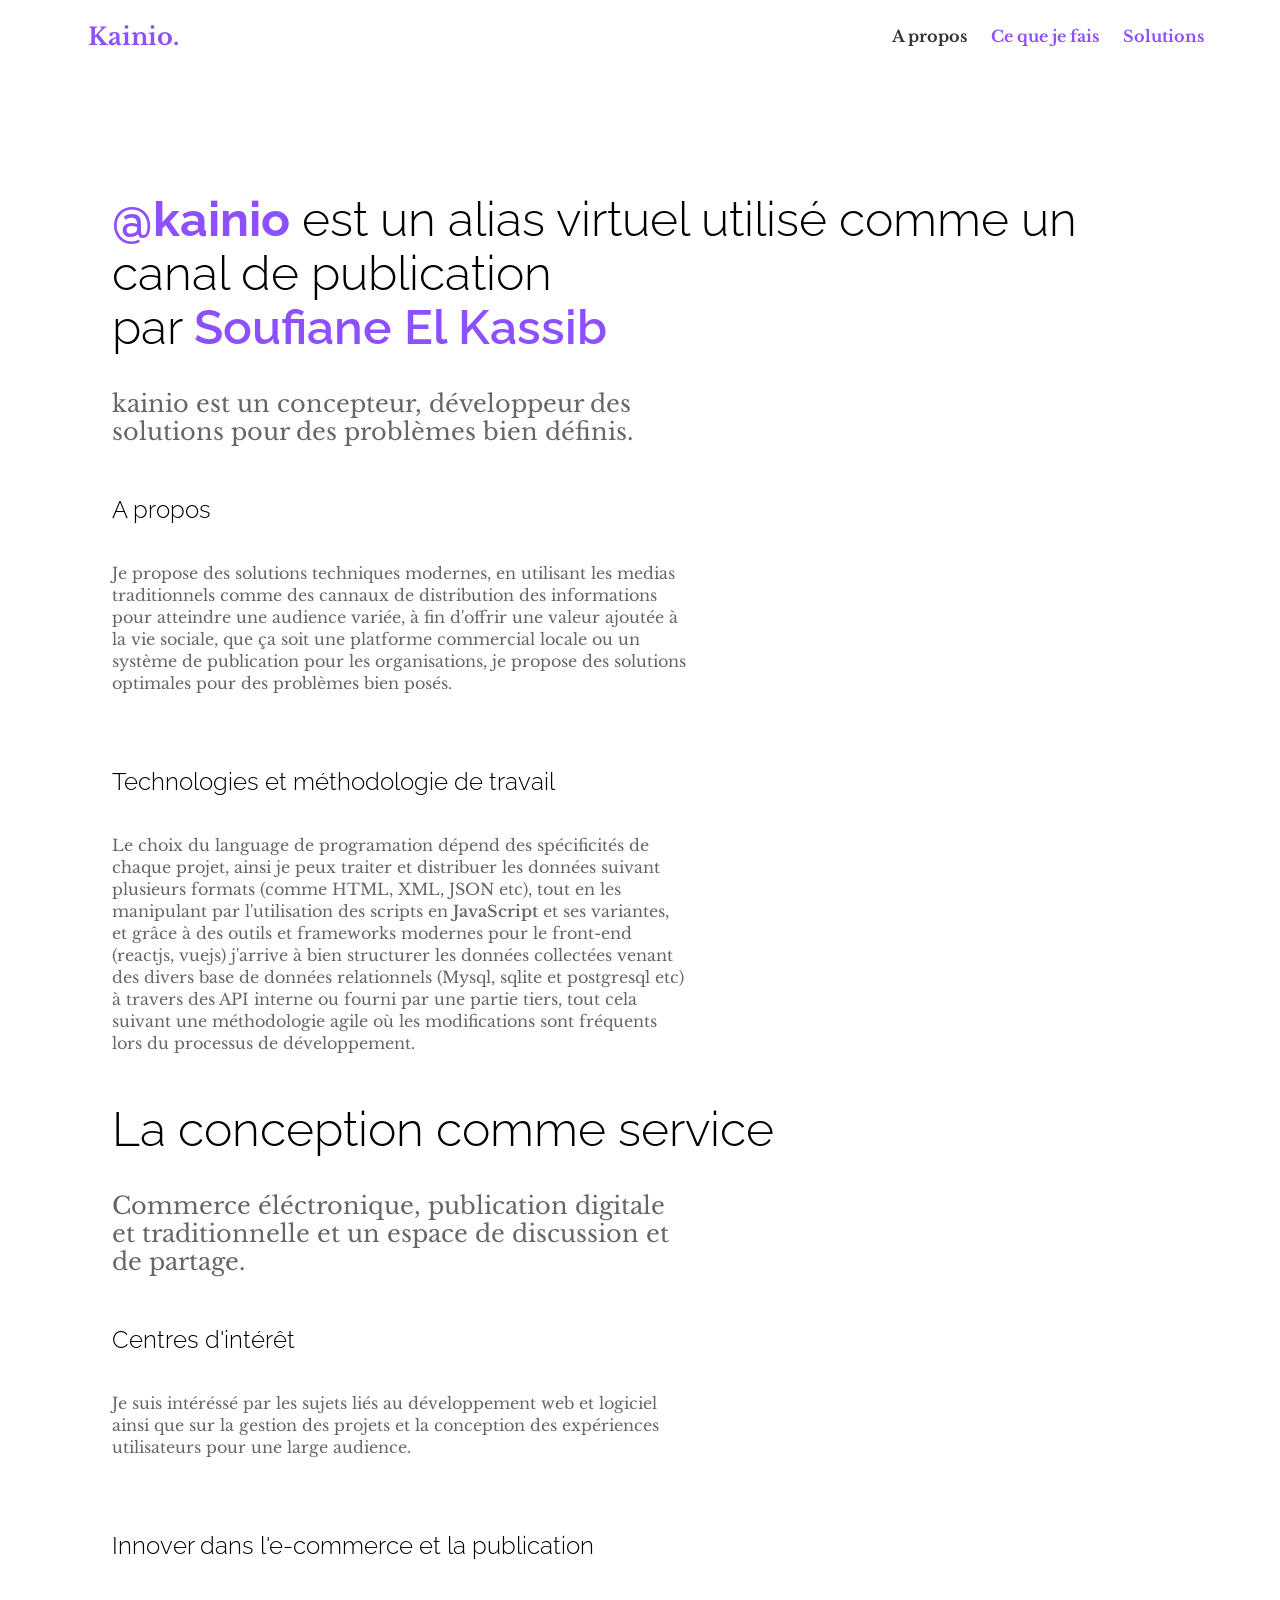
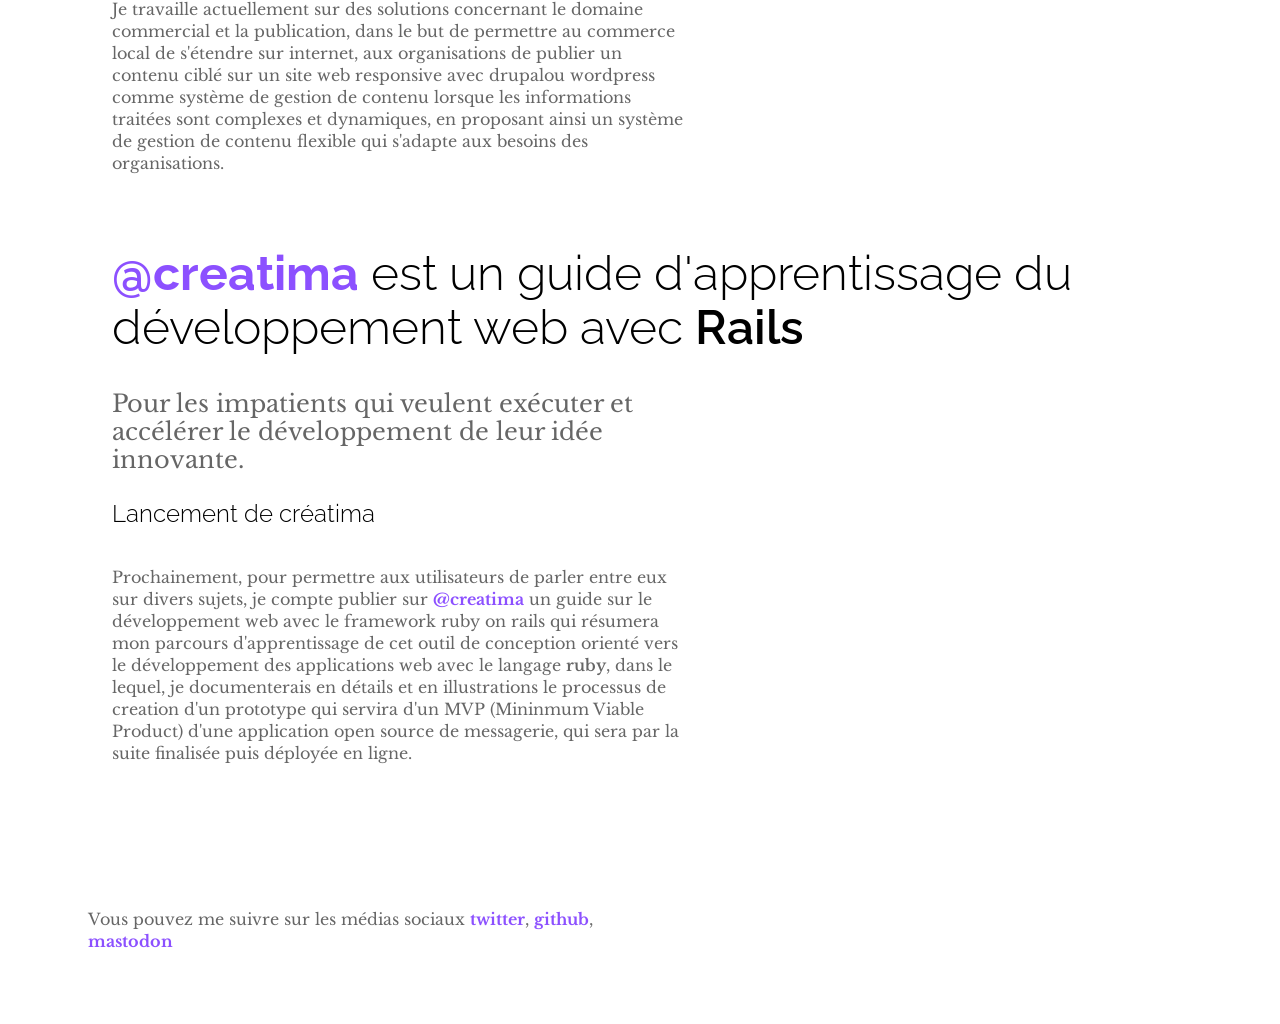
==== index.html @ 340a3c22 "Updates" ====
<!DOCTYPE html><html><head><meta charSet="utf-8"/><meta http-equiv="x-ua-compatible" content="ie=edge"/><meta name="viewport" content="width=device-width, initial-scale=1, shrink-to-fit=no"/><link rel="preload" href="/component---src-layouts-index-js-9b2b6cdb36a402f3b72f.js" as="script"/><link rel="preload" href="/component---src-pages-index-js-85aacc15b14895a2582c.js" as="script"/><link rel="preload" href="/path---index-a0e39f21c11f6a62c5ab.js" as="script"/><link rel="preload" href="/app-2dec15a805acd97886e7.js" as="script"/><link rel="preload" href="/commons-8f2edf9958f932b635da.js" as="script"/><script id="webpack-manifest">/*<![CDATA[*/window.webpackManifest={"231608221292675":"app-2dec15a805acd97886e7.js","162898551421021":"component---src-pages-404-js-8a17c297d1119d62d0f7.js","35783957827783":"component---src-pages-index-js-85aacc15b14895a2582c.js","60335399758886":"path----557518bd178906f8d58a.js","254022195166212":"path---404-a0e39f21c11f6a62c5ab.js","142629428675168":"path---index-a0e39f21c11f6a62c5ab.js","178698757827068":"path---404-html-a0e39f21c11f6a62c5ab.js","114276838955818":"component---src-layouts-index-js-9b2b6cdb36a402f3b72f.js"}/*]]>*/</script><title data-react-helmet="true">Soufiane El kassib | Concepteur, développeur web et créateur de solutions.</title><link data-react-helmet="true" href="[object Object]" rel="icon" type="image/x-icon"/><meta data-react-helmet="true" name="description" content="Kainio est Soufiane El kassib concepteur, développeur web et créateur de solutions."/><meta data-react-helmet="true" name="keywords" content="Kainio, Soufiane, El kassib, développeur web, concepteur, Ruby, Javascript, Drupal"/><style id="typography.js">html{font-family:sans-serif;-ms-text-size-adjust:100%;-webkit-text-size-adjust:100%}body{margin:0}article,aside,details,figcaption,figure,footer,header,main,menu,nav,section,summary{display:block}audio,canvas,progress,video{display:inline-block}audio:not([controls]){display:none;height:0}progress{vertical-align:baseline}[hidden],template{display:none}a{background-color:transparent;-webkit-text-decoration-skip:objects}a:active,a:hover{outline-width:0}abbr[title]{border-bottom:none;text-decoration:underline;text-decoration:underline dotted}b,strong{font-weight:inherit;font-weight:bolder}dfn{font-style:italic}h1{font-size:2em;margin:.67em 0}mark{background-color:#ff0;color:#000}small{font-size:80%}sub,sup{font-size:75%;line-height:0;position:relative;vertical-align:baseline}sub{bottom:-.25em}sup{top:-.5em}img{border-style:none}svg:not(:root){overflow:hidden}code,kbd,pre,samp{font-family:monospace,monospace;font-size:1em}figure{margin:1em 40px}hr{box-sizing:content-box;height:0;overflow:visible}button,input,optgroup,select,textarea{font:inherit;margin:0}optgroup{font-weight:700}button,input{overflow:visible}button,select{text-transform:none}[type=reset],[type=submit],button,html [type=button]{-webkit-appearance:button}[type=button]::-moz-focus-inner,[type=reset]::-moz-focus-inner,[type=submit]::-moz-focus-inner,button::-moz-focus-inner{border-style:none;padding:0}[type=button]:-moz-focusring,[type=reset]:-moz-focusring,[type=submit]:-moz-focusring,button:-moz-focusring{outline:1px dotted ButtonText}fieldset{border:1px solid silver;margin:0 2px;padding:.35em .625em .75em}legend{box-sizing:border-box;color:inherit;display:table;max-width:100%;padding:0;white-space:normal}textarea{overflow:auto}[type=checkbox],[type=radio]{box-sizing:border-box;padding:0}[type=number]::-webkit-inner-spin-button,[type=number]::-webkit-outer-spin-button{height:auto}[type=search]{-webkit-appearance:textfield;outline-offset:-2px}[type=search]::-webkit-search-cancel-button,[type=search]::-webkit-search-decoration{-webkit-appearance:none}::-webkit-input-placeholder{color:inherit;opacity:.54}::-webkit-file-upload-button{-webkit-appearance:button;font:inherit}html{font:100%/1.5em 'Libre Baskerville',serif;box-sizing:border-box;overflow-y:scroll;}*{box-sizing:inherit;}*:before{box-sizing:inherit;}*:after{box-sizing:inherit;}body{color:hsla(0,0%,0%,0.8);font-family:'Libre Baskerville',serif;font-weight:400;word-wrap:break-word;font-kerning:normal;-moz-font-feature-settings:"kern", "liga", "clig", "calt";-ms-font-feature-settings:"kern", "liga", "clig", "calt";-webkit-font-feature-settings:"kern", "liga", "clig", "calt";font-feature-settings:"kern", "liga", "clig", "calt";}img{max-width:100%;margin-left:0;margin-right:0;margin-top:0;padding-bottom:0;padding-left:0;padding-right:0;padding-top:0;margin-bottom:1rem;}h1{margin-left:0;margin-right:0;margin-top:0;padding-bottom:0;padding-left:0;padding-right:0;padding-top:0;margin-bottom:1rem;color:hsla(0,0%,0%,1);font-family:'Raleway',sans-serif;font-weight:800;text-rendering:optimizeLegibility;font-size:2rem;line-height:1.1;}h2{margin-left:0;margin-right:0;margin-top:0;padding-bottom:0;padding-left:0;padding-right:0;padding-top:0;margin-bottom:1rem;color:hsla(0,0%,0%,1);font-family:'Raleway',sans-serif;font-weight:800;text-rendering:optimizeLegibility;font-size:1.51572rem;line-height:1.1;}h3{margin-left:0;margin-right:0;margin-top:0;padding-bottom:0;padding-left:0;padding-right:0;padding-top:0;margin-bottom:1rem;color:hsla(0,0%,0%,1);font-family:'Raleway',sans-serif;font-weight:800;text-rendering:optimizeLegibility;font-size:1.31951rem;line-height:1.1;}h4{margin-left:0;margin-right:0;margin-top:0;padding-bottom:0;padding-left:0;padding-right:0;padding-top:0;margin-bottom:1rem;color:hsla(0,0%,0%,1);font-family:'Raleway',sans-serif;font-weight:800;text-rendering:optimizeLegibility;font-size:1rem;line-height:1.1;}h5{margin-left:0;margin-right:0;margin-top:0;padding-bottom:0;padding-left:0;padding-right:0;padding-top:0;margin-bottom:1rem;color:hsla(0,0%,0%,1);font-family:'Raleway',sans-serif;font-weight:800;text-rendering:optimizeLegibility;font-size:0.87055rem;line-height:1.1;}h6{margin-left:0;margin-right:0;margin-top:0;padding-bottom:0;padding-left:0;padding-right:0;padding-top:0;margin-bottom:1rem;color:hsla(0,0%,0%,1);font-family:'Raleway',sans-serif;font-weight:800;text-rendering:optimizeLegibility;font-size:0.81225rem;line-height:1.1;}hgroup{margin-left:0;margin-right:0;margin-top:0;padding-bottom:0;padding-left:0;padding-right:0;padding-top:0;margin-bottom:1rem;}ul{margin-left:1.5rem;margin-right:0;margin-top:0;padding-bottom:0;padding-left:0;padding-right:0;padding-top:0;margin-bottom:1rem;list-style-position:outside;list-style-image:none;}ol{margin-left:1.5rem;margin-right:0;margin-top:0;padding-bottom:0;padding-left:0;padding-right:0;padding-top:0;margin-bottom:1rem;list-style-position:outside;list-style-image:none;}dl{margin-left:0;margin-right:0;margin-top:0;padding-bottom:0;padding-left:0;padding-right:0;padding-top:0;margin-bottom:1rem;}dd{margin-left:0;margin-right:0;margin-top:0;padding-bottom:0;padding-left:0;padding-right:0;padding-top:0;margin-bottom:1rem;}p{margin-left:0;margin-right:0;margin-top:0;padding-bottom:0;padding-left:0;padding-right:0;padding-top:0;margin-bottom:1rem;}figure{margin-left:0;margin-right:0;margin-top:0;padding-bottom:0;padding-left:0;padding-right:0;padding-top:0;margin-bottom:1rem;}pre{margin-left:0;margin-right:0;margin-top:0;padding-bottom:0;padding-left:0;padding-right:0;padding-top:0;margin-bottom:1rem;font-size:0.85rem;line-height:1.5rem;}table{margin-left:0;margin-right:0;margin-top:0;padding-bottom:0;padding-left:0;padding-right:0;padding-top:0;margin-bottom:1rem;font-size:1rem;line-height:1.5rem;border-collapse:collapse;width:100%;}fieldset{margin-left:0;margin-right:0;margin-top:0;padding-bottom:0;padding-left:0;padding-right:0;padding-top:0;margin-bottom:1rem;}blockquote{margin-left:1rem;margin-right:1rem;margin-top:1rem;padding-bottom:0;padding-left:1rem;padding-right:0;padding-top:0;margin-bottom:1rem;color:hsla(0,0%,0%,0.7340000000000001);border-left:4px solid #999;}form{margin-left:0;margin-right:0;margin-top:0;padding-bottom:0;padding-left:0;padding-right:0;padding-top:0;margin-bottom:1rem;}noscript{margin-left:0;margin-right:0;margin-top:0;padding-bottom:0;padding-left:0;padding-right:0;padding-top:0;margin-bottom:1rem;}iframe{margin-left:0;margin-right:0;margin-top:0;padding-bottom:0;padding-left:0;padding-right:0;padding-top:0;margin-bottom:1rem;}hr{margin-left:0;margin-right:0;margin-top:0;padding-bottom:0;padding-left:0;padding-right:0;padding-top:0;margin-bottom:calc(1rem - 1px);background:hsla(0,0%,0%,0.2);border:none;height:1px;}address{margin-left:0;margin-right:0;margin-top:0;padding-bottom:0;padding-left:0;padding-right:0;padding-top:0;margin-bottom:1rem;}b{font-weight:700;}strong{font-weight:700;}dt{font-weight:700;}th{font-weight:700;}li{margin-bottom:calc(1rem / 2);}ol li{padding-left:0;}ul li{padding-left:0;}li > ol{margin-left:1.5rem;margin-bottom:calc(1rem / 2);margin-top:calc(1rem / 2);}li > ul{margin-left:1.5rem;margin-bottom:calc(1rem / 2);margin-top:calc(1rem / 2);}blockquote *:last-child{margin-bottom:0;}li *:last-child{margin-bottom:0;}p *:last-child{margin-bottom:0;}li > p{margin-bottom:calc(1rem / 2);}code{font-size:0.85rem;line-height:1.5rem;}kbd{font-size:0.85rem;line-height:1.5rem;}samp{font-size:0.85rem;line-height:1.5rem;}abbr{border-bottom:1px dotted hsla(0,0%,0%,0.5);cursor:help;}acronym{border-bottom:1px dotted hsla(0,0%,0%,0.5);cursor:help;}abbr[title]{border-bottom:1px dotted hsla(0,0%,0%,0.5);cursor:help;text-decoration:none;}thead{text-align:left;}td,th{text-align:left;border-bottom:1px solid hsla(0,0%,0%,0.12);font-feature-settings:"tnum";-moz-font-feature-settings:"tnum";-ms-font-feature-settings:"tnum";-webkit-font-feature-settings:"tnum";padding-left:1rem;padding-right:1rem;padding-top:0.75rem;padding-bottom:calc(0.75rem - 1px);}th:first-child,td:first-child{padding-left:0;}th:last-child,td:last-child{padding-right:0;}@media only screen and (max-width:480px){html{font-size:80%;line-height:1.5em;}}a{font-weight:bold;color:#00f;text-decoration:none;}a:hover{text-decoration:underline;}</style><link href="//fonts.googleapis.com/css?family=Raleway:800|Libre+Baskerville:400,400i,700" rel="stylesheet" type="text/css"/><script>/*<![CDATA[*/!function(e,t,r){function n(){for(;d[0]&&"loaded"==d[0][f];)c=d.shift(),c[o]=!i.parentNode.insertBefore(c,i)}for(var s,a,c,d=[],i=e.scripts[0],o="onreadystatechange",f="readyState";s=r.shift();)a=e.createElement(t),"async"in i?(a.async=!1,e.head.appendChild(a)):i[f]?(d.push(a),a[o]=n):e.write("<"+t+' src="'+s+'" defer></'+t+">"),a.src=s}(document,"script",["/commons-8f2edf9958f932b635da.js","/app-2dec15a805acd97886e7.js","/path---index-a0e39f21c11f6a62c5ab.js","/component---src-pages-index-js-85aacc15b14895a2582c.js","/component---src-layouts-index-js-9b2b6cdb36a402f3b72f.js"])/*]]>*/</script><style id="gatsby-inlined-css">/*!
 * inuitcss, by @csswizardry
 *
 * github.com/inuitcss | inuitcss.com
 */@-webkit-keyframes fadein{0%{opacity:0}to{opacity:1}}@keyframes fadein{0%{opacity:0}to{opacity:1}}
/*! normalize.css v4.1.1 | MIT License | github.com/necolas/normalize.css */html{font-family:sans-serif;-ms-text-size-adjust:100%;-webkit-text-size-adjust:100%}body{margin:0}article,aside,details,figcaption,figure,footer,header,main,menu,nav,section,summary{display:block}audio,canvas,progress,video{display:inline-block}audio:not([controls]){display:none;height:0}progress{vertical-align:baseline}[hidden],template{display:none}a{background-color:transparent;-webkit-text-decoration-skip:objects}a:active,a:hover{outline-width:0}abbr[title]{border-bottom:none;text-decoration:underline;text-decoration:underline dotted}b,strong{font-weight:inherit;font-weight:bolder}dfn{font-style:italic}h1{font-size:2em;margin:.67em 0}mark{background-color:#ff0;color:#000}small{font-size:80%}sub,sup{font-size:75%;line-height:0;position:relative;vertical-align:baseline}sub{bottom:-.25em}sup{top:-.5em}img{border-style:none}svg:not(:root){overflow:hidden}code,kbd,pre,samp{font-family:monospace,monospace;font-size:1em}figure{margin:1em 40px}hr{box-sizing:content-box;height:0;overflow:visible}button,input,optgroup,select,textarea{font:inherit;margin:0}optgroup{font-weight:700}button,input{overflow:visible}button,select{text-transform:none}[type=reset],[type=submit],button,html [type=button]{-webkit-appearance:button}[type=button]::-moz-focus-inner,[type=reset]::-moz-focus-inner,[type=submit]::-moz-focus-inner,button::-moz-focus-inner{border-style:none;padding:0}[type=button]:-moz-focusring,[type=reset]:-moz-focusring,[type=submit]:-moz-focusring,button:-moz-focusring{outline:1px dotted ButtonText}fieldset{border:1px solid silver;margin:0 2px;padding:.35em .625em .75em}legend{box-sizing:border-box;color:inherit;display:table;max-width:100%;padding:0;white-space:normal}textarea{overflow:auto}[type=checkbox],[type=radio]{box-sizing:border-box;padding:0}[type=number]::-webkit-inner-spin-button,[type=number]::-webkit-outer-spin-button{height:auto}[type=search]{-webkit-appearance:textfield;outline-offset:-2px}[type=search]::-webkit-search-cancel-button,[type=search]::-webkit-search-decoration{-webkit-appearance:none}::-webkit-input-placeholder{color:inherit;opacity:.54}::-webkit-file-upload-button{-webkit-appearance:button;font:inherit}blockquote,body,caption,dd,dl,fieldset,figure,form,h1,h2,h3,h4,h5,h6,hr,legend,ol,p,pre,table,td,th,ul{margin:0;padding:0}abbr[title],dfn[title]{cursor:help}ins,u{text-decoration:none}ins{border-bottom:1px solid}address,blockquote,dl,fieldset,figure,h1,h2,h3,h4,h5,h6,hr,ol,p,pre,table,ul{margin-bottom:24px;margin-bottom:1.5rem}dd,ol,ul{margin-left:48px;margin-left:3rem}.brand-font,.grommet{font-family:Libre Baskerville,serif}.grommet{font-size:16px;font-size:1rem;line-height:24px}@media screen and (min-width:45em){.grommet h1:not(.grommetux-heading){font-size:48px;font-size:3rem;line-height:1.125}}@media screen and (max-width:44.9375em){.grommet h1:not(.grommetux-heading){font-size:36px;font-size:2.25rem;line-height:1.125}}@media screen and (min-width:45em){.grommet h2:not(.grommetux-heading){font-size:36px;font-size:2.25rem;line-height:1.23}}@media screen and (max-width:44.9375em){.grommet h2:not(.grommetux-heading){font-size:30px;font-size:1.875rem;line-height:1.23}}.grommet h3:not(.grommetux-heading){font-size:24px;line-height:1.333}.grommet h4:not(.grommetux-heading){font-size:18px;line-height:1.333}.grommet h5:not(.grommetux-heading),.grommet h6:not(.grommetux-heading){font-size:16px;line-height:1.375}.grommet h1:not(.grommetux-heading),.grommet h2:not(.grommetux-heading),.grommet h3:not(.grommetux-heading),.grommet h4:not(.grommetux-heading),.grommet h5:not(.grommetux-heading),.grommet h6:not(.grommetux-heading){font-weight:300;max-width:100%}.grommet h1:not(.grommetux-heading) .grommetux-anchor,.grommet h1:not(.grommetux-heading) a,.grommet h2:not(.grommetux-heading) .grommetux-anchor,.grommet h2:not(.grommetux-heading) a,.grommet h3:not(.grommetux-heading) .grommetux-anchor,.grommet h3:not(.grommetux-heading) a,.grommet h4:not(.grommetux-heading) .grommetux-anchor,.grommet h4:not(.grommetux-heading) a,.grommet h5:not(.grommetux-heading) .grommetux-anchor,.grommet h5:not(.grommetux-heading) a,.grommet h6:not(.grommetux-heading) .grommetux-anchor,.grommet h6:not(.grommetux-heading) a{color:inherit;text-decoration:none}.grommet h1:not(.grommetux-heading) .grommetux-anchor:hover,.grommet h1:not(.grommetux-heading) a:hover,.grommet h2:not(.grommetux-heading) .grommetux-anchor:hover,.grommet h2:not(.grommetux-heading) a:hover,.grommet h3:not(.grommetux-heading) .grommetux-anchor:hover,.grommet h3:not(.grommetux-heading) a:hover,.grommet h4:not(.grommetux-heading) .grommetux-anchor:hover,.grommet h4:not(.grommetux-heading) a:hover,.grommet h5:not(.grommetux-heading) .grommetux-anchor:hover,.grommet h5:not(.grommetux-heading) a:hover,.grommet h6:not(.grommetux-heading) .grommetux-anchor:hover,.grommet h6:not(.grommetux-heading) a:hover{text-decoration:none}.grommet dd,.grommet li:not([class^=grommetux-]){max-width:576px;margin-left:0;font-size:16px;font-weight:300;line-height:1.375;color:#666}.grommet dd{font-size:16px;font-weight:300;line-height:1.375;margin-bottom:12px}.grommet p:not(.grommetux-paragraph){max-width:576px;margin-left:0;margin-top:24px;margin-bottom:24px;font-size:16px;font-weight:300;line-height:1.375;color:#666}.grommet blockquote{font-size:36px;font-size:2.25rem;line-height:1.33333;margin-top:24px;margin-bottom:24px}.grommet b,.grommet strong{font-weight:600}.grommet code{font-family:Consolas,Menlo,DejaVu Sans Mono,Liberation Mono,monospace}.grommet .large-number-font{font-family:Arial,sans-serif}.grommet .secondary{color:#666}.grommet .error{color:#ff856b}.grommet .grommetux-background-color-index--dark .secondary,.grommet .grommetux-background-color-index--dark dd,.grommet .grommetux-background-color-index--dark p:not(.grommetux-paragraph),.grommet .grommetux-background-color-index--light .grommetux-background-color-index--dark .secondary,.grommet .grommetux-background-color-index--light .grommetux-background-color-index--dark dd,.grommet .grommetux-background-color-index--light .grommetux-background-color-index--dark p:not(.grommetux-paragraph){color:hsla(0,0%,100%,.85)}.grommet .grommetux-background-color-index--dark .error,.grommet .grommetux-background-color-index--light .grommetux-background-color-index--dark .error{color:#f59f9f}.grommet .grommetux-background-color-index--dark .grommetux-background-color-index--light dd,.grommet .grommetux-background-color-index--dark .grommetux-background-color-index--light p:not(.grommetux-paragraph),.grommet .grommetux-background-color-index--light dd,.grommet .grommetux-background-color-index--light p:not(.grommetux-paragraph){color:#333}.grommet .grommetux-background-color-index--dark .grommetux-background-color-index--light .secondary,.grommet .grommetux-background-color-index--light .secondary{color:#666}.grommet .grommetux-background-color-index--dark .grommetux-background-color-index--light .error,.grommet .grommetux-background-color-index--light .error{color:#ff856b}.grommet input:not(.grommetux-check-box__input),.grommet input:not(.grommetux-input),.grommet select,.grommet textarea{font-size:16px;font-size:1rem;line-height:1.5;padding:11px 23px;border:1px solid rgba(0,0,0,.15);border-radius:4px;outline:none;background-color:transparent;color:inherit;font:inherit;margin:0}.grommet input:not(.grommetux-check-box__input):focus,.grommet input:not(.grommetux-input):focus,.grommet select:focus,.grommet textarea:focus{border-width:2px;border-color:#c3a4fe;padding:10px 22px}.grommet input:not(.grommetux-check-box__input)::-moz-focus-inner,.grommet input:not(.grommetux-input)::-moz-focus-inner,.grommet select::-moz-focus-inner,.grommet textarea::-moz-focus-inner{border:none;outline:none}.grommet input:not(.grommetux-check-box__input)::-webkit-input-placeholder,.grommet input:not(.grommetux-input)::-webkit-input-placeholder,.grommet select::-webkit-input-placeholder,.grommet textarea::-webkit-input-placeholder{color:#aaa}.grommet input:not(.grommetux-check-box__input)::-moz-placeholder,.grommet input:not(.grommetux-input)::-moz-placeholder,.grommet select::-moz-placeholder,.grommet textarea::-moz-placeholder{color:#aaa}.grommet input:not(.grommetux-check-box__input):-ms-input-placeholder,.grommet input:not(.grommetux-input):-ms-input-placeholder,.grommet select:-ms-input-placeholder,.grommet textarea:-ms-input-placeholder{color:#aaa}.grommet input:not(.grommetux-check-box__input).error,.grommet input:not(.grommetux-input).error,.grommet select.error,.grommet textarea.error{border-color:#ff856b}.grommet input[type=button],.grommet input[type=submit]{text-align:center;line-height:inherit}.grommet select{border-color:rgba(0,0,0,.15);padding-right:48px;-webkit-appearance:none;-moz-appearance:none;background:url([data-uri]) no-repeat center right 12px;cursor:pointer}.grommet select::-moz-focus-inner{border:none}.grommet select.plain{border:none}.grommet select:focus{padding-right:48px}.grommet input[type=range]{position:relative;-webkit-appearance:none;border-color:transparent;height:24px;padding:0;cursor:pointer;overflow-x:hidden}.grommet input[type=range]:focus{outline:none}.grommet input[type=range]::-moz-focus-inner,.grommet input[type=range]::-moz-focus-outer{border:none}.grommet input[type=range]::-webkit-slider-runnable-track{width:100%;height:2px;background-color:rgba(51,51,51,.2)}.grommet input[type=range]::-webkit-slider-thumb{-webkit-appearance:none;position:relative;height:24px;width:24px;overflow:visible;margin-top:-11px;border:2px solid #8c50ff;border-radius:24px;background-color:#fff;cursor:pointer}.grommet input[type=range]::-webkit-slider-thumb:hover{border-color:#000}.grommet input[type=range]::-moz-range-track{width:100%;height:2px;background-color:rgba(51,51,51,.2)}.grommet input[type=range]::-moz-range-thumb{position:relative;height:24px;width:24px;overflow:visible;border:2px solid #8c50ff;height:20px;width:20px;border-radius:24px;background-color:#fff}.grommet input[type=range]:hover::-moz-range-thumb{border-color:#000}.grommet input[type=range]::-ms-track{width:100%;height:2px;background-color:rgba(51,51,51,.2);border-color:transparent;color:transparent}.grommet input[type=range]::-ms-fill-lower{background:#8c50ff;border-color:transparent}.grommet input[type=range]::-ms-fill-upper{background:rgba(51,51,51,.2);border-color:transparent}.grommet input[type=range]::-ms-thumb{position:relative;height:24px;width:24px;overflow:visible;border:2px solid #666;height:20px;width:20px;border-radius:24px;background-color:#fff}.grommet input[type=range]:hover::-ms-thumb{border-color:#000}.grommet .grommetux-background-color-index--dark input[type=range]::-webkit-slider-runnable-track,.grommet .grommetux-background-color-index--light .grommetux-background-color-index--dark input[type=range]::-webkit-slider-runnable-track{background-color:hsla(0,0%,100%,.2)}.grommet .grommetux-background-color-index--dark input[type=range]::-webkit-slider-thumb,.grommet .grommetux-background-color-index--light .grommetux-background-color-index--dark input[type=range]::-webkit-slider-thumb{background-color:#fff;border:2px solid #fff}.grommet .grommetux-background-color-index--dark input[type=range]::-moz-range-thumb,.grommet .grommetux-background-color-index--light .grommetux-background-color-index--dark input[type=range]::-moz-range-thumb{background-color:#fff;border:2px solid #fff}.grommet .grommetux-background-color-index--dark input[type=range]::-ms-fill-lower,.grommet .grommetux-background-color-index--light .grommetux-background-color-index--dark input[type=range]::-ms-fill-lower{background:#fff}.grommet .grommetux-background-color-index--dark input[type=range]::-ms-fill-upper,.grommet .grommetux-background-color-index--light .grommetux-background-color-index--dark input[type=range]::-ms-fill-upper{background:hsla(0,0%,100%,.2)}.grommet .grommetux-background-color-index--dark input[type=range]::-ms-thumb,.grommet .grommetux-background-color-index--light .grommetux-background-color-index--dark input[type=range]::-ms-thumb{border-color:#fff}.grommet .grommetux-background-color-index--dark input[type=range]:hover::-ms-thumb,.grommet .grommetux-background-color-index--light .grommetux-background-color-index--dark input[type=range]:hover::-ms-thumb{border-color:#fff;background-color:#fff}.grommet .grommetux-background-color-index--dark .grommetux-background-color-index--light input[type=range]::-webkit-slider-runnable-track,.grommet .grommetux-background-color-index--light input[type=range]::-webkit-slider-runnable-track{background-color:rgba(51,51,51,.2)}.grommet .grommetux-background-color-index--dark .grommetux-background-color-index--light input[type=range]::-webkit-slider-thumb,.grommet .grommetux-background-color-index--light input[type=range]::-webkit-slider-thumb{background-color:#000;border:2px solid #000}.grommet .grommetux-background-color-index--dark .grommetux-background-color-index--light input[type=range]::-moz-range-thumb,.grommet .grommetux-background-color-index--light input[type=range]::-moz-range-thumb{background-color:#000;border:2px solid #000}.grommet .grommetux-background-color-index--dark .grommetux-background-color-index--light input[type=range]::-ms-fill-lower,.grommet .grommetux-background-color-index--light input[type=range]::-ms-fill-lower{background:#8c50ff}.grommet .grommetux-background-color-index--dark .grommetux-background-color-index--light input[type=range]::-ms-fill-upper,.grommet .grommetux-background-color-index--light input[type=range]::-ms-fill-upper{background:rgba(51,51,51,.2)}.grommet .grommetux-background-color-index--dark .grommetux-background-color-index--light input[type=range]::-ms-thumb,.grommet .grommetux-background-color-index--light input[type=range]::-ms-thumb{border-color:#666}.grommet .grommetux-background-color-index--dark .grommetux-background-color-index--light input[type=range]:hover::-ms-thumb,.grommet .grommetux-background-color-index--light input[type=range]:hover::-ms-thumb{border-color:#000;background-color:#fff}.grommet{box-sizing:border-box;font-size:1em;line-height:1.5;background-color:#fff;color:#333;-webkit-text-size-adjust:100%;-ms-text-size-adjust:100%;-moz-osx-font-smoothing:grayscale;-webkit-font-smoothing:antialiased}.grommet li>ol,.grommet li>ul{margin-bottom:0}.grommet img{max-width:100%;font-style:italic;vertical-align:middle}.grommet.rtl{direction:rtl}.grommet *{box-sizing:inherit}.grommetux-accordion-panel{margin:3px}.grommetux-accordion-panel__header{color:#666}.grommetux-background-color-index--dark .grommetux-accordion-panel__header,.grommetux-background-color-index--light .grommetux-background-color-index--dark .grommetux-accordion-panel__header{color:hsla(0,0%,100%,.85)}.grommetux-background-color-index--dark .grommetux-background-color-index--light .grommetux-accordion-panel__header,.grommetux-background-color-index--light .grommetux-accordion-panel__header{color:#666}.grommetux-accordion-panel__header:hover{color:#000}.grommetux-background-color-index--dark .grommetux-accordion-panel__header:hover,.grommetux-background-color-index--light .grommetux-background-color-index--dark .grommetux-accordion-panel__header:hover{color:hsla(0,0%,100%,.85)}.grommetux-background-color-index--dark .grommetux-background-color-index--light .grommetux-accordion-panel__header:hover,.grommetux-background-color-index--light .grommetux-accordion-panel__header:hover{color:#000}.grommetux-accordion-panel--active .grommetux-accordion-panel__control{-webkit-transform:rotate(90deg);-ms-transform:rotate(90deg);transform:rotate(90deg)}.grommet a:not(.grommetux-anchor):not(.grommetux-button){color:#8c50ff;text-decoration:none;cursor:pointer}.grommet a:not(.grommetux-anchor):not(.grommetux-button).plain .grommet a:not(.grommetux-anchor):not(.grommetux-button).grommetux-button,.grommet a:not(.grommetux-anchor):not(.grommetux-button).plain .grommet a:not(.grommetux-anchor):not(.grommetux-button).grommetux-button:hover{text-decoration:none}.grommet a:not(.grommetux-anchor):not(.grommetux-button):visited{color:#8c50ff}.grommet a:not(.grommetux-anchor):not(.grommetux-button).active{color:#333}.grommet a:not(.grommetux-anchor):not(.grommetux-button):hover{color:#6e22ff;text-decoration:underline}.grommetux-background-color-index--dark .grommet a:not(.grommetux-anchor):not(.grommetux-button),.grommetux-background-color-index--dark .grommet a:not(.grommetux-anchor):not(.grommetux-button):visited,.grommetux-background-color-index--light .grommetux-background-color-index--dark .grommet a:not(.grommetux-anchor):not(.grommetux-button),.grommetux-background-color-index--light .grommetux-background-color-index--dark .grommet a:not(.grommetux-anchor):not(.grommetux-button):visited{color:hsla(0,0%,100%,.85)}.grommetux-background-color-index--dark .grommet a:not(.grommetux-anchor):not(.grommetux-button).active,.grommetux-background-color-index--dark .grommet a:not(.grommetux-anchor):not(.grommetux-button):hover,.grommetux-background-color-index--light .grommetux-background-color-index--dark .grommet a:not(.grommetux-anchor):not(.grommetux-button).active,.grommetux-background-color-index--light .grommetux-background-color-index--dark .grommet a:not(.grommetux-anchor):not(.grommetux-button):hover{color:#fff}.grommetux-background-color-index--dark .grommetux-background-color-index--light .grommet a:not(.grommetux-anchor):not(.grommetux-button),.grommetux-background-color-index--dark .grommetux-background-color-index--light .grommet a:not(.grommetux-anchor):not(.grommetux-button):visited,.grommetux-background-color-index--light .grommet a:not(.grommetux-anchor):not(.grommetux-button),.grommetux-background-color-index--light .grommet a:not(.grommetux-anchor):not(.grommetux-button):visited{color:#8c50ff}.grommetux-background-color-index--dark .grommetux-background-color-index--light .grommet a:not(.grommetux-anchor):not(.grommetux-button).active,.grommetux-background-color-index--dark .grommetux-background-color-index--light .grommet a:not(.grommetux-anchor):not(.grommetux-button):hover,.grommetux-background-color-index--light .grommet a:not(.grommetux-anchor):not(.grommetux-button).active,.grommetux-background-color-index--light .grommet a:not(.grommetux-anchor):not(.grommetux-button):hover{color:#6e22ff}.grommetux-background-color-index--pending .grommet a:not(.grommetux-anchor):not(.grommetux-button),.grommetux-background-color-index--pending .grommet a:not(.grommetux-anchor):not(.grommetux-button).active,.grommetux-background-color-index--pending .grommet a:not(.grommetux-anchor):not(.grommetux-button):hover,.grommetux-background-color-index--pending .grommet a:not(.grommetux-anchor):not(.grommetux-button):visited{color:transparent}.grommetux-background-color-index--dark a:not(.grommetux-anchor):not(.grommetux-button),.grommetux-background-color-index--dark a:not(.grommetux-anchor):not(.grommetux-button):visited,.grommetux-background-color-index--light .grommetux-background-color-index--dark a:not(.grommetux-anchor):not(.grommetux-button),.grommetux-background-color-index--light .grommetux-background-color-index--dark a:not(.grommetux-anchor):not(.grommetux-button):visited{color:hsla(0,0%,100%,.85)}.grommetux-background-color-index--dark a:not(.grommetux-anchor):not(.grommetux-button).active,.grommetux-background-color-index--dark a:not(.grommetux-anchor):not(.grommetux-button):hover,.grommetux-background-color-index--light .grommetux-background-color-index--dark a:not(.grommetux-anchor):not(.grommetux-button).active,.grommetux-background-color-index--light .grommetux-background-color-index--dark a:not(.grommetux-anchor):not(.grommetux-button):hover{color:#fff}.grommetux-background-color-index--dark .grommetux-background-color-index--light a:not(.grommetux-anchor):not(.grommetux-button),.grommetux-background-color-index--dark .grommetux-background-color-index--light a:not(.grommetux-anchor):not(.grommetux-button):visited,.grommetux-background-color-index--light a:not(.grommetux-anchor):not(.grommetux-button),.grommetux-background-color-index--light a:not(.grommetux-anchor):not(.grommetux-button):visited{color:#8c50ff}.grommetux-background-color-index--dark .grommetux-background-color-index--light a:not(.grommetux-anchor):not(.grommetux-button).active,.grommetux-background-color-index--dark .grommetux-background-color-index--light a:not(.grommetux-anchor):not(.grommetux-button):hover,.grommetux-background-color-index--light a:not(.grommetux-anchor):not(.grommetux-button).active,.grommetux-background-color-index--light a:not(.grommetux-anchor):not(.grommetux-button):hover{color:#6e22ff}.grommetux-background-color-index--pending a:not(.grommetux-anchor):not(.grommetux-button),.grommetux-background-color-index--pending a:not(.grommetux-anchor):not(.grommetux-button).active,.grommetux-background-color-index--pending a:not(.grommetux-anchor):not(.grommetux-button):hover,.grommetux-background-color-index--pending a:not(.grommetux-anchor):not(.grommetux-button):visited{color:transparent}.grommetux-anchor{color:#8c50ff;cursor:pointer}.grommetux-anchor,.grommetux-anchor.plain .grommetux-anchor.grommetux-button,.grommetux-anchor.plain .grommetux-anchor.grommetux-button:hover{text-decoration:none}.grommetux-anchor:visited{color:#8c50ff}.grommetux-anchor.active{color:#333}.grommetux-anchor:hover{color:#6e22ff;text-decoration:underline}.grommetux-background-color-index--dark .grommetux-anchor,.grommetux-background-color-index--dark .grommetux-anchor:visited,.grommetux-background-color-index--light .grommetux-background-color-index--dark .grommetux-anchor,.grommetux-background-color-index--light .grommetux-background-color-index--dark .grommetux-anchor:visited{color:hsla(0,0%,100%,.85)}.grommetux-background-color-index--dark .grommetux-anchor.active,.grommetux-background-color-index--dark .grommetux-anchor:hover,.grommetux-background-color-index--light .grommetux-background-color-index--dark .grommetux-anchor.active,.grommetux-background-color-index--light .grommetux-background-color-index--dark .grommetux-anchor:hover{color:#fff}.grommetux-background-color-index--dark .grommetux-background-color-index--light .grommetux-anchor,.grommetux-background-color-index--dark .grommetux-background-color-index--light .grommetux-anchor:visited,.grommetux-background-color-index--light .grommetux-anchor,.grommetux-background-color-index--light .grommetux-anchor:visited{color:#8c50ff}.grommetux-background-color-index--dark .grommetux-background-color-index--light .grommetux-anchor.active,.grommetux-background-color-index--dark .grommetux-background-color-index--light .grommetux-anchor:hover,.grommetux-background-color-index--light .grommetux-anchor.active,.grommetux-background-color-index--light .grommetux-anchor:hover{color:#6e22ff}.grommetux-background-color-index--pending .grommetux-anchor,.grommetux-background-color-index--pending .grommetux-anchor.active,.grommetux-background-color-index--pending .grommetux-anchor:hover,.grommetux-background-color-index--pending .grommetux-anchor:visited{color:transparent}.grommetux-anchor__icon{display:inline-block;height:48px;padding:12px}.grommetux-anchor__icon .grommetux-control-icon{fill:#666;stroke:#666}.grommetux-anchor__icon:hover .grommetux-control-icon{fill:#000;stroke:#000}.grommetux-background-color-index--dark .grommetux-anchor__icon,.grommetux-background-color-index--dark .grommetux-anchor__icon:visited,.grommetux-background-color-index--light .grommetux-background-color-index--dark .grommetux-anchor__icon,.grommetux-background-color-index--light .grommetux-background-color-index--dark .grommetux-anchor__icon:visited{color:hsla(0,0%,100%,.85)}.grommetux-background-color-index--dark .grommetux-anchor__icon.active,.grommetux-background-color-index--dark .grommetux-anchor__icon:hover,.grommetux-background-color-index--light .grommetux-background-color-index--dark .grommetux-anchor__icon.active,.grommetux-background-color-index--light .grommetux-background-color-index--dark .grommetux-anchor__icon:hover{color:#fff}.grommetux-background-color-index--dark .grommetux-background-color-index--light .grommetux-anchor__icon,.grommetux-background-color-index--dark .grommetux-background-color-index--light .grommetux-anchor__icon:visited,.grommetux-background-color-index--light .grommetux-anchor__icon,.grommetux-background-color-index--light .grommetux-anchor__icon:visited{color:#666}.grommetux-background-color-index--dark .grommetux-background-color-index--light .grommetux-anchor__icon.active,.grommetux-background-color-index--dark .grommetux-background-color-index--light .grommetux-anchor__icon:hover,.grommetux-background-color-index--light .grommetux-anchor__icon.active,.grommetux-background-color-index--light .grommetux-anchor__icon:hover{color:#000}.grommetux-background-color-index--pending .grommetux-anchor__icon,.grommetux-background-color-index--pending .grommetux-anchor__icon.active,.grommetux-background-color-index--pending .grommetux-anchor__icon:hover,.grommetux-background-color-index--pending .grommetux-anchor__icon:visited{color:transparent}.grommetux-background-color-index--dark .grommetux-anchor__icon .grommetux-control-icon,.grommetux-background-color-index--light .grommetux-background-color-index--dark .grommetux-anchor__icon .grommetux-control-icon{fill:hsla(0,0%,100%,.7);stroke:hsla(0,0%,100%,.7)}.grommetux-background-color-index--dark .grommetux-anchor__icon:active .grommetux-control-icon,.grommetux-background-color-index--dark .grommetux-anchor__icon:hover .grommetux-control-icon,.grommetux-background-color-index--light .grommetux-background-color-index--dark .grommetux-anchor__icon:active .grommetux-control-icon,.grommetux-background-color-index--light .grommetux-background-color-index--dark .grommetux-anchor__icon:hover .grommetux-control-icon{fill:#fff;stroke:#fff}.grommetux-background-color-index--dark .grommetux-background-color-index--light .grommetux-anchor__icon .grommetux-control-icon,.grommetux-background-color-index--light .grommetux-anchor__icon .grommetux-control-icon{fill:#666;stroke:#666}.grommetux-background-color-index--dark .grommetux-background-color-index--light .grommetux-anchor__icon:active .grommetux-control-icon,.grommetux-background-color-index--dark .grommetux-background-color-index--light .grommetux-anchor__icon:hover .grommetux-control-icon,.grommetux-background-color-index--light .grommetux-anchor__icon:active .grommetux-control-icon,.grommetux-background-color-index--light .grommetux-anchor__icon:hover .grommetux-control-icon{fill:#000;stroke:#000}.grommetux-anchor--animate-icon:hover .grommetux-control-icon{-webkit-transform:scale(1.1);-ms-transform:scale(1.1);transform:scale(1.1)}.grommetux-anchor--icon{-webkit-box-flex:0;-ms-flex:0 0 auto;flex:0 0 auto}.grommetux-anchor--icon-label,.grommetux-anchor--primary{font-size:19px;font-size:1.1875rem;line-height:24px;font-weight:600;text-decoration:none}.grommetux-anchor--icon-label .grommetux-control-icon,.grommetux-anchor--primary .grommetux-control-icon{vertical-align:middle;margin-right:12px}html.rtl .grommetux-anchor--icon-label .grommetux-control-icon,html.rtl .grommetux-anchor--primary .grommetux-control-icon{margin-right:0;margin-left:12px}.grommetux-anchor--icon-label>span,.grommetux-anchor--primary>span{vertical-align:middle}.grommetux-anchor--reverse .grommetux-control-icon{margin-right:0;margin-left:12px}.grommetux-anchor--icon-label:not(.grommetux-anchor--primary),.grommetux-anchor--icon-label:not(.grommetux-anchor--primary):visited{color:#333}.grommetux-anchor--icon-label:not(.grommetux-anchor--primary) .grommetux-control-icon{fill:#666;stroke:#666}.grommetux-anchor--icon-label:not(.grommetux-anchor--primary):hover:not(.grommetux-anchor--disabled){color:#000;text-decoration:none}.grommetux-background-color-index--dark .grommetux-anchor--icon-label:not(.grommetux-anchor--primary),.grommetux-background-color-index--dark .grommetux-anchor--icon-label:not(.grommetux-anchor--primary):visited,.grommetux-background-color-index--light .grommetux-background-color-index--dark .grommetux-anchor--icon-label:not(.grommetux-anchor--primary),.grommetux-background-color-index--light .grommetux-background-color-index--dark .grommetux-anchor--icon-label:not(.grommetux-anchor--primary):visited{color:hsla(0,0%,100%,.85)}.grommetux-background-color-index--dark .grommetux-anchor--icon-label:not(.grommetux-anchor--primary).active,.grommetux-background-color-index--dark .grommetux-anchor--icon-label:not(.grommetux-anchor--primary):hover,.grommetux-background-color-index--light .grommetux-background-color-index--dark .grommetux-anchor--icon-label:not(.grommetux-anchor--primary).active,.grommetux-background-color-index--light .grommetux-background-color-index--dark .grommetux-anchor--icon-label:not(.grommetux-anchor--primary):hover{color:#fff}.grommetux-background-color-index--dark .grommetux-background-color-index--light .grommetux-anchor--icon-label:not(.grommetux-anchor--primary),.grommetux-background-color-index--dark .grommetux-background-color-index--light .grommetux-anchor--icon-label:not(.grommetux-anchor--primary):visited,.grommetux-background-color-index--light .grommetux-anchor--icon-label:not(.grommetux-anchor--primary),.grommetux-background-color-index--light .grommetux-anchor--icon-label:not(.grommetux-anchor--primary):visited{color:#666}.grommetux-background-color-index--dark .grommetux-background-color-index--light .grommetux-anchor--icon-label:not(.grommetux-anchor--primary).active,.grommetux-background-color-index--dark .grommetux-background-color-index--light .grommetux-anchor--icon-label:not(.grommetux-anchor--primary):hover,.grommetux-background-color-index--light .grommetux-anchor--icon-label:not(.grommetux-anchor--primary).active,.grommetux-background-color-index--light .grommetux-anchor--icon-label:not(.grommetux-anchor--primary):hover{color:#000}.grommetux-background-color-index--pending .grommetux-anchor--icon-label:not(.grommetux-anchor--primary),.grommetux-background-color-index--pending .grommetux-anchor--icon-label:not(.grommetux-anchor--primary).active,.grommetux-background-color-index--pending .grommetux-anchor--icon-label:not(.grommetux-anchor--primary):hover,.grommetux-background-color-index--pending .grommetux-anchor--icon-label:not(.grommetux-anchor--primary):visited{color:transparent}.grommetux-background-color-index--dark .grommetux-anchor--icon-label:not(.grommetux-anchor--primary) .grommetux-control-icon,.grommetux-background-color-index--light .grommetux-background-color-index--dark .grommetux-anchor--icon-label:not(.grommetux-anchor--primary) .grommetux-control-icon{fill:hsla(0,0%,100%,.7);stroke:hsla(0,0%,100%,.7)}.grommetux-background-color-index--dark .grommetux-anchor--icon-label:not(.grommetux-anchor--primary):active .grommetux-control-icon,.grommetux-background-color-index--dark .grommetux-anchor--icon-label:not(.grommetux-anchor--primary):hover .grommetux-control-icon,.grommetux-background-color-index--light .grommetux-background-color-index--dark .grommetux-anchor--icon-label:not(.grommetux-anchor--primary):active .grommetux-control-icon,.grommetux-background-color-index--light .grommetux-background-color-index--dark .grommetux-anchor--icon-label:not(.grommetux-anchor--primary):hover .grommetux-control-icon{fill:#fff;stroke:#fff}.grommetux-background-color-index--dark .grommetux-background-color-index--light .grommetux-anchor--icon-label:not(.grommetux-anchor--primary) .grommetux-control-icon,.grommetux-background-color-index--light .grommetux-anchor--icon-label:not(.grommetux-anchor--primary) .grommetux-control-icon{fill:#666;stroke:#666}.grommetux-background-color-index--dark .grommetux-background-color-index--light .grommetux-anchor--icon-label:not(.grommetux-anchor--primary):active .grommetux-control-icon,.grommetux-background-color-index--dark .grommetux-background-color-index--light .grommetux-anchor--icon-label:not(.grommetux-anchor--primary):hover .grommetux-control-icon,.grommetux-background-color-index--light .grommetux-anchor--icon-label:not(.grommetux-anchor--primary):active .grommetux-control-icon,.grommetux-background-color-index--light .grommetux-anchor--icon-label:not(.grommetux-anchor--primary):hover .grommetux-control-icon{fill:#000;stroke:#000}.grommetux-anchor--primary{color:#8c50ff}.grommetux-anchor--primary .grommetux-control-icon{fill:#8c50ff;stroke:#8c50ff}.grommetux-anchor--primary.active{color:#8c50ff}.grommetux-anchor--primary.grommetux-anchor--animate-icon:not(.grommetux-anchor--disabled):hover{text-decoration:none}.grommetux-anchor--primary.grommetux-anchor--animate-icon:not(.grommetux-anchor--disabled):hover .grommetux-control-icon{-webkit-transform:translateX(3px);-ms-transform:translateX(3px);transform:translateX(3px)}.grommetux-background-color-index--dark .grommetux-anchor--primary,.grommetux-background-color-index--dark .grommetux-anchor--primary:visited,.grommetux-background-color-index--light .grommetux-background-color-index--dark .grommetux-anchor--primary,.grommetux-background-color-index--light .grommetux-background-color-index--dark .grommetux-anchor--primary:visited{color:hsla(0,0%,100%,.85)}.grommetux-background-color-index--dark .grommetux-anchor--primary.active,.grommetux-background-color-index--dark .grommetux-anchor--primary:hover,.grommetux-background-color-index--light .grommetux-background-color-index--dark .grommetux-anchor--primary.active,.grommetux-background-color-index--light .grommetux-background-color-index--dark .grommetux-anchor--primary:hover{color:#fff}.grommetux-background-color-index--dark .grommetux-background-color-index--light .grommetux-anchor--primary,.grommetux-background-color-index--dark .grommetux-background-color-index--light .grommetux-anchor--primary.active,.grommetux-background-color-index--dark .grommetux-background-color-index--light .grommetux-anchor--primary:hover,.grommetux-background-color-index--dark .grommetux-background-color-index--light .grommetux-anchor--primary:visited,.grommetux-background-color-index--light .grommetux-anchor--primary,.grommetux-background-color-index--light .grommetux-anchor--primary.active,.grommetux-background-color-index--light .grommetux-anchor--primary:hover,.grommetux-background-color-index--light .grommetux-anchor--primary:visited{color:#8c50ff}.grommetux-background-color-index--pending .grommetux-anchor--primary,.grommetux-background-color-index--pending .grommetux-anchor--primary.active,.grommetux-background-color-index--pending .grommetux-anchor--primary:hover,.grommetux-background-color-index--pending .grommetux-anchor--primary:visited{color:transparent}.grommetux-background-color-index--dark .grommetux-anchor--primary .grommetux-control-icon,.grommetux-background-color-index--light .grommetux-background-color-index--dark .grommetux-anchor--primary .grommetux-control-icon{fill:hsla(0,0%,100%,.7);stroke:hsla(0,0%,100%,.7)}.grommetux-background-color-index--dark .grommetux-anchor--primary:active .grommetux-control-icon,.grommetux-background-color-index--dark .grommetux-anchor--primary:hover .grommetux-control-icon,.grommetux-background-color-index--light .grommetux-background-color-index--dark .grommetux-anchor--primary:active .grommetux-control-icon,.grommetux-background-color-index--light .grommetux-background-color-index--dark .grommetux-anchor--primary:hover .grommetux-control-icon{fill:#fff;stroke:#fff}.grommetux-background-color-index--dark .grommetux-background-color-index--light .grommetux-anchor--primary .grommetux-control-icon,.grommetux-background-color-index--dark .grommetux-background-color-index--light .grommetux-anchor--primary:active .grommetux-control-icon,.grommetux-background-color-index--dark .grommetux-background-color-index--light .grommetux-anchor--primary:hover .grommetux-control-icon,.grommetux-background-color-index--light .grommetux-anchor--primary .grommetux-control-icon,.grommetux-background-color-index--light .grommetux-anchor--primary:active .grommetux-control-icon,.grommetux-background-color-index--light .grommetux-anchor--primary:hover .grommetux-control-icon{fill:#8c50ff;stroke:#8c50ff}.grommetux-anchor--disabled{opacity:.3;cursor:default}.grommetux-anchor--disabled .grommetux-control-icon{cursor:default}.grommetux-anchor--disabled:hover{color:inherit;text-decoration:none}.grommetux-anchor--disabled:hover.grommetux-anchor--primary,.grommetux-anchor--disabled:hover.grommetux-anchor:not(.grommetux-anchor--primary){color:#8c50ff}.grommetux-background-color-index--dark .grommetux-anchor--disabled:hover,.grommetux-background-color-index--light .grommetux-background-color-index--dark .grommetux-anchor--disabled:hover{fill:hsla(0,0%,100%,.7);stroke:hsla(0,0%,100%,.7)}.grommetux-background-color-index--dark .grommetux-anchor--disabled:hover.grommetux-anchor--primary,.grommetux-background-color-index--light .grommetux-background-color-index--dark .grommetux-anchor--disabled:hover.grommetux-anchor--primary{color:hsla(0,0%,100%,.7)}.grommetux-background-color-index--dark .grommetux-background-color-index--light .grommetux-anchor--disabled:hover,.grommetux-background-color-index--light .grommetux-anchor--disabled:hover{fill:#8c50ff;stroke:#8c50ff}.grommetux-background-color-index--dark .grommetux-background-color-index--light .grommetux-anchor--disabled:hover.grommetux-anchor--primary,.grommetux-background-color-index--light .grommetux-anchor--disabled:hover.grommetux-anchor--primary{color:#8c50ff}.grommetux-anchor--align-start{text-align:left}.grommetux-anchor--align-center{text-align:center}.grommetux-anchor--align-end{text-align:right}.grommetux-animate{max-width:100%}.grommetux-animate .grommetux-animate__child{transition:all 1s}.grommetux-animate__child--inactive{pointer-events:none}.grommetux-animate__child--fade.grommetux-animate__child--inactive,.grommetux-animate__child--fade.grommetux-animate__child--leave{opacity:0}.grommetux-animate__child--slide-up.grommetux-animate__child--inactive,.grommetux-animate__child--slide-up.grommetux-animate__child--leave{opacity:0;-webkit-transform:translateY(50%);-ms-transform:translateY(50%);transform:translateY(50%)}.grommetux-animate__child--slide-down.grommetux-animate__child--inactive,.grommetux-animate__child--slide-down.grommetux-animate__child--leave{opacity:0;-webkit-transform:translateY(-50%);-ms-transform:translateY(-50%);transform:translateY(-50%)}.grommetux-animate__child--slide-left.grommetux-animate__child--inactive,.grommetux-animate__child--slide-left.grommetux-animate__child--leave{opacity:0;-webkit-transform:translateX(50%);-ms-transform:translateX(50%);transform:translateX(50%)}.grommetux-animate__child--slide-right.grommetux-animate__child--inactive,.grommetux-animate__child--slide-right.grommetux-animate__child--leave{opacity:0;-webkit-transform:translateX(-50%);-ms-transform:translateX(-50%);transform:translateX(-50%)}@-webkit-keyframes jiggle{0%,to{-webkit-transform:translateX(0);transform:translateX(0)}25%{-webkit-transform:translateX(-.2%);transform:translateX(-.2%)}75%{-webkit-transform:translateX(.2%);transform:translateX(.2%)}}@keyframes jiggle{0%,to{-webkit-transform:translateX(0);transform:translateX(0)}25%{-webkit-transform:translateX(-.2%);transform:translateX(-.2%)}75%{-webkit-transform:translateX(.2%);transform:translateX(.2%)}}.grommetux-animate__child--jiggle.grommetux-animate__child--enter,.grommetux-animate__child--jiggle.grommetux-animate__child--leave{-webkit-animation:jiggle .2s infinite alternate ease-in-out;animation:jiggle .2s infinite alternate ease-in-out}@media screen and (min-width:45em){.grommet.grommetux-app{top:0;bottom:0;left:0;right:0;height:100%;width:100%;overflow:visible}}.grommet.grommetux-app--hidden{position:fixed}.grommet.grommetux-app--inline{position:relative}.grommet.grommetux-app--centered{width:100%;max-width:1152px;margin-left:auto;margin-right:auto}.grommet.grommetux-app .grommetux-app__announcer{left:-100%;right:100%;z-index:-1;position:fixed}.grommetux-article{position:relative}.grommetux-article>*{-webkit-box-flex:0;-ms-flex:0 0 auto;flex:0 0 auto}.grommetux-article--scroll-step{text-align:center;height:100vh;width:100vw;max-width:100%}.grommetux-article--scroll-step.grommetux-box--direction-column{overflow-x:hidden;overflow-y:auto}.grommetux-article--scroll-step.grommetux-box--direction-column .grommetux-article__control-carousel{top:50%;left:24px;-webkit-transform:translateY(-50%);-ms-transform:translateY(-50%);transform:translateY(-50%)}.grommetux-article--scroll-step.grommetux-box--direction-row{overflow-x:auto;overflow-y:hidden}.grommetux-article--scroll-step.grommetux-box--direction-row>:not(.grommetux-article__controls){overflow-y:auto}@media screen and (max-width:44.9375em){.grommetux-article--scroll-step.grommetux-box--direction-row>:not(.grommetux-article__controls){overflow-y:scroll;-webkit-overflow-scrolling:touch}}.grommetux-article--scroll-step.grommetux-box--direction-row .grommetux-article__control-carousel{top:24px;left:50%;-webkit-transform:translateX(-50%);-ms-transform:translateX(-50%);transform:translateX(-50%)}@media screen and (max-width:44.9375em){.grommetux-article--scroll-step.grommetux-box--responsive.grommetux-box--direction-row{-webkit-box-orient:horizontal;-webkit-box-direction:normal;-ms-flex-direction:row;flex-direction:row}}.grommetux-article__control{position:fixed;z-index:10;margin:24px}.grommetux-article__control.grommetux-button--plain.grommetux-button--icon{overflow:hidden}.grommetux-article__control .grommetux-button__icon{padding:0}.grommetux-article__control-up{top:0}.grommetux-article__control-down,.grommetux-article__control-up{left:50%;-webkit-transform:translateX(-50%);-ms-transform:translateX(-50%);transform:translateX(-50%)}.grommetux-article__control-down{bottom:0}@media screen and (min-width:45em){.grommetux-article__control-left{left:0;top:50%;-webkit-transform:translateY(-50%);-ms-transform:translateY(-50%);transform:translateY(-50%)}}@media screen and (max-width:44.9375em){.grommetux-article__control-left{left:0;bottom:0}}@media screen and (min-width:45em){.grommetux-article__control-right{top:50%;-webkit-transform:translateY(-50%);-ms-transform:translateY(-50%);transform:translateY(-50%);right:0}}@media screen and (max-width:44.9375em){.grommetux-article__control-right{right:0;bottom:0}}.grommet article:not(.grommetux-article){width:100%}.grommetux-box{display:-webkit-box;display:-ms-flexbox;display:flex;background-position:50%;background-size:cover;background-repeat:no-repeat}.grommetux-box--pad-none{padding:0}@media screen and (min-width:45em){.grommetux-box--pad-small{padding:12px}.grommetux-box--pad-medium{padding:24px}.grommetux-box--pad-large{padding:48px}.grommetux-box--pad-xlarge{padding:192px}}@media screen and (max-width:44.9375em){.grommetux-box--pad-small{padding:6px}.grommetux-box--pad-medium{padding:12px}.grommetux-box--pad-large{padding:24px}.grommetux-box--pad-xlarge{padding:48px}}.grommetux-box--pad-horizontal-none{padding-left:0;padding-right:0}@media screen and (min-width:45em){.grommetux-box--pad-horizontal-small{padding-left:12px;padding-right:12px}.grommetux-box--pad-horizontal-medium{padding-left:24px;padding-right:24px}.grommetux-box--pad-horizontal-large{padding-left:48px;padding-right:48px}.grommetux-box--pad-horizontal-xlarge{padding-left:192px;padding-right:192px}}@media screen and (max-width:44.9375em){.grommetux-box--pad-horizontal-small{padding-left:6px;padding-right:6px}.grommetux-box--pad-horizontal-medium{padding-left:12px;padding-right:12px}.grommetux-box--pad-horizontal-large{padding-left:24px;padding-right:24px}.grommetux-box--pad-horizontal-xlarge{padding-left:48px;padding-right:48px}}.grommetux-box--pad-vertical-none{padding-top:0;padding-bottom:0}@media screen and (min-width:45em){.grommetux-box--pad-vertical-small{padding-top:12px;padding-bottom:12px}.grommetux-box--pad-vertical-medium{padding-top:24px;padding-bottom:24px}.grommetux-box--pad-vertical-large{padding-top:48px;padding-bottom:48px}.grommetux-box--pad-vertical-xlarge{padding-top:192px;padding-bottom:192px}}@media screen and (max-width:44.9375em){.grommetux-box--pad-vertical-small{padding-top:6px;padding-bottom:6px}.grommetux-box--pad-vertical-medium{padding-top:12px;padding-bottom:12px}.grommetux-box--pad-vertical-large{padding-top:24px;padding-bottom:24px}.grommetux-box--pad-vertical-xlarge{padding-top:48px;padding-bottom:48px}}.grommetux-box--margin-none{margin:0}.grommetux-box--margin-small{margin:12px}.grommetux-box--margin-medium{margin:24px}.grommetux-box--margin-large{margin:48px}@media screen and (max-width:44.9375em){.grommetux-box--margin-small{margin:6px}.grommetux-box--margin-medium{margin:12px}.grommetux-box--margin-large{margin:24px}}.grommetux-box--margin-horizontal-none{margin-left:0;margin-right:0}.grommetux-box--margin-horizontal-small{margin-left:12px;margin-right:12px}.grommetux-box--margin-horizontal-medium{margin-left:24px;margin-right:24px}.grommetux-box--margin-horizontal-large{margin-left:48px;margin-right:48px}@media screen and (max-width:44.9375em){.grommetux-box--margin-horizontal-small{margin-left:6px;margin-right:6px}.grommetux-box--margin-horizontal-medium{margin-left:12px;margin-right:12px}.grommetux-box--margin-horizontal-large{margin-left:24px;margin-right:24px}}.grommetux-box--margin-vertical-none{margin-top:0;margin-bottom:0}.grommetux-box--margin-vertical-small{margin-top:12px;margin-bottom:12px}.grommetux-box--margin-vertical-medium{margin-top:24px;margin-bottom:24px}.grommetux-box--margin-vertical-large{margin-top:48px;margin-bottom:48px}@media screen and (max-width:44.9375em){.grommetux-box--margin-vertical-small{margin-top:6px;margin-bottom:6px}.grommetux-box--margin-vertical-medium{margin-top:12px;margin-bottom:12px}.grommetux-box--margin-vertical-large{margin-top:24px;margin-bottom:24px}}.grommetux-box--margin-left-none{margin-left:0}.grommetux-box--margin-left-small{margin-left:12px}.grommetux-box--margin-left-medium{margin-left:24px}.grommetux-box--margin-left-large{margin-left:48px}@media screen and (max-width:44.9375em){.grommetux-box--margin-left-small{margin-left:6px}.grommetux-box--margin-left-medium{margin-left:12px}.grommetux-box--margin-left-large{margin-left:24px}}.grommetux-box--margin-right-none{margin-right:0}.grommetux-box--margin-right-small{margin-right:12px}.grommetux-box--margin-right-medium{margin-right:24px}.grommetux-box--margin-right-large{margin-right:48px}@media screen and (max-width:44.9375em){.grommetux-box--margin-right-small{margin-right:6px}.grommetux-box--margin-right-medium{margin-right:12px}.grommetux-box--margin-right-large{margin-right:24px}}.grommetux-box--margin-top-none{margin-top:0}.grommetux-box--margin-top-small{margin-top:12px}.grommetux-box--margin-top-medium{margin-top:24px}.grommetux-box--margin-top-large{margin-top:48px}@media screen and (max-width:44.9375em){.grommetux-box--margin-top-small{margin-top:6px}.grommetux-box--margin-top-medium{margin-top:12px}.grommetux-box--margin-top-large{margin-top:24px}}.grommetux-box--margin-bottom-none{margin-bottom:0}.grommetux-box--margin-bottom-small{margin-bottom:12px}.grommetux-box--margin-bottom-medium{margin-bottom:24px}.grommetux-box--margin-bottom-large{margin-bottom:48px}@media screen and (max-width:44.9375em){.grommetux-box--margin-bottom-small{margin-bottom:6px}.grommetux-box--margin-bottom-medium{margin-bottom:12px}.grommetux-box--margin-bottom-large{margin-bottom:24px}}.grommetux-box__texture{position:absolute;top:0;left:0;width:100%;height:100%;z-index:-1;overflow:hidden}.grommetux-box--separator-all,.grommetux-box--separator-horizontal,.grommetux-box--separator-top{border-top:1px solid rgba(0,0,0,.15)}.grommetux-box--separator-all,.grommetux-box--separator-bottom,.grommetux-box--separator-horizontal{border-bottom:1px solid rgba(0,0,0,.15)}.grommetux-box--separator-all,.grommetux-box--separator-left,.grommetux-box--separator-vertical{border-left:1px solid rgba(0,0,0,.15)}@media screen and (max-width:44.9375em){.grommetux-box--responsive.grommetux-box--direction-row .grommetux-box--separator-all,.grommetux-box--responsive.grommetux-box--direction-row .grommetux-box--separator-left,.grommetux-box--responsive.grommetux-box--direction-row .grommetux-box--separator-vertical{border-left:none;border-top:1px solid rgba(0,0,0,.15)}}.grommetux-box--separator-all,.grommetux-box--separator-right,.grommetux-box--separator-vertical{border-right:1px solid rgba(0,0,0,.15)}@media screen and (max-width:44.9375em){.grommetux-box--responsive.grommetux-box--direction-row .grommetux-box--separator-all,.grommetux-box--responsive.grommetux-box--direction-row .grommetux-box--separator-right,.grommetux-box--responsive.grommetux-box--direction-row .grommetux-box--separator-vertical{border-right:none;border-bottom:1px solid rgba(0,0,0,.15)}}.grommetux-background-color-index--dark .grommetux-box[class*=grommetux-box--separator],.grommetux-background-color-index--light .grommetux-background-color-index--dark .grommetux-box[class*=grommetux-box--separator]{border-color:hsla(0,0%,100%,.5)}.grommetux-background-color-index--dark .grommetux-background-color-index--light .grommetux-box[class*=grommetux-box--separator],.grommetux-background-color-index--light .grommetux-box[class*=grommetux-box--separator]{border-color:rgba(0,0,0,.15)}.grommetux-box--clickable{cursor:pointer;outline:none}.grommetux-box--focus{border-color:#c3a4fe;box-shadow:0 0 1px 1px #c3a4fe}.grommetux-box__container{padding-left:24px;padding-right:24px}.grommetux-app--centered .grommetux-box__container>.grommetux-box{width:100%;max-width:1152px;margin-left:auto;margin-right:auto}@media screen and (max-width:44.9375em){.grommetux-app--centered .grommetux-box__container>.grommetux-box{padding-left:0;padding-right:0}}.grommetux-box__container--full,.grommetux-box__container--full-horizontal{max-width:100%;width:100vw}.grommetux-box--flex{-webkit-box-flex:1;-ms-flex:1 1;flex:1 1;min-width:0;overflow:auto}.grommetux-box--flex-off{-webkit-box-flex:0;-ms-flex:0 0 auto;flex:0 0 auto}.grommetux-box--flex-grow{-webkit-box-flex:1;-ms-flex:1 0;flex:1 0;min-width:0}.grommetux-box--flex-grow:not([class^=".grommetux-box--basis"]){-ms-flex-preferred-size:auto;flex-basis:auto}.grommetux-box--flex-shrink{-webkit-box-flex:0;-ms-flex:0 1;flex:0 1}.grommetux-box--basis-xsmall{-ms-flex-preferred-size:96px;flex-basis:96px}.grommetux-box--basis-small{-ms-flex-preferred-size:192px;flex-basis:192px}.grommetux-box--basis-medium{-ms-flex-preferred-size:384px;flex-basis:384px}.grommetux-box--basis-large{-ms-flex-preferred-size:576px;flex-basis:576px}.grommetux-box--basis-xlarge{-ms-flex-preferred-size:720px;flex-basis:720px}.grommetux-box--basis-xxlarge{-ms-flex-preferred-size:960px;flex-basis:960px}.grommetux-box--basis-full{-ms-flex-preferred-size:100%;flex-basis:100%}.grommetux-box--basis-1-2{-ms-flex-preferred-size:50%;flex-basis:50%}.grommetux-box--basis-1-2.grommetux-box--separator-all,.grommetux-box--basis-1-2.grommetux-box--separator-vertical{-ms-flex-preferred-size:calc(50% - 2px);flex-basis:calc(50% - 2px)}.grommetux-box--basis-1-2.grommetux-box--separator-left,.grommetux-box--basis-1-2.grommetux-box--separator-right{-ms-flex-preferred-size:calc(50% - 1px);flex-basis:calc(50% - 1px)}.grommetux-box--basis-1-3{-ms-flex-preferred-size:33.33%;flex-basis:33.33%}.grommetux-box--basis-1-3.grommetux-box--separator-all,.grommetux-box--basis-1-3.grommetux-box--separator-vertical{-ms-flex-preferred-size:calc(33.33% - 2px);flex-basis:calc(33.33% - 2px)}.grommetux-box--basis-1-3.grommetux-box--separator-left,.grommetux-box--basis-1-3.grommetux-box--separator-right{-ms-flex-preferred-size:calc(33.33% - 1px);flex-basis:calc(33.33% - 1px)}.grommetux-box--basis-2-3{-ms-flex-preferred-size:66.66%;flex-basis:66.66%}.grommetux-box--basis-2-3.grommetux-box--separator-all,.grommetux-box--basis-2-3.grommetux-box--separator-vertical{-ms-flex-preferred-size:calc(66.66% - 2px);flex-basis:calc(66.66% - 2px)}.grommetux-box--basis-2-3.grommetux-box--separator-left,.grommetux-box--basis-2-3.grommetux-box--separator-right{-ms-flex-preferred-size:calc(66.66% - 1px);flex-basis:calc(66.66% - 1px)}.grommetux-box--basis-1-4{-ms-flex-preferred-size:25%;flex-basis:25%}.grommetux-box--basis-1-4.grommetux-box--separator-all,.grommetux-box--basis-1-4.grommetux-box--separator-vertical{-ms-flex-preferred-size:calc(25% - 2px);flex-basis:calc(25% - 2px)}.grommetux-box--basis-1-4.grommetux-box--separator-left,.grommetux-box--basis-1-4.grommetux-box--separator-right{-ms-flex-preferred-size:calc(25% - 1px);flex-basis:calc(25% - 1px)}@media screen and (max-width:63.9375em){.grommetux-box--basis-1-4{-ms-flex-preferred-size:50%;flex-basis:50%}.grommetux-box--basis-1-4.grommetux-box--separator-all,.grommetux-box--basis-1-4.grommetux-box--separator-vertical{-ms-flex-preferred-size:calc(50% - 2px);flex-basis:calc(50% - 2px)}.grommetux-box--basis-1-4.grommetux-box--separator-left,.grommetux-box--basis-1-4.grommetux-box--separator-right{-ms-flex-preferred-size:calc(50% - 1px);flex-basis:calc(50% - 1px)}}.grommetux-box--basis-3-4{-ms-flex-preferred-size:75%;flex-basis:75%}.grommetux-box--basis-3-4.grommetux-box--separator-all,.grommetux-box--basis-3-4.grommetux-box--separator-vertical{-ms-flex-preferred-size:calc(75% - 2px);flex-basis:calc(75% - 2px)}.grommetux-box--basis-3-4.grommetux-box--separator-left,.grommetux-box--basis-3-4.grommetux-box--separator-right{-ms-flex-preferred-size:calc(75% - 1px);flex-basis:calc(75% - 1px)}.grommetux-box--width-xsmall{width:96px}.grommetux-box--width-small{width:192px}.grommetux-box--width-medium{width:384px}.grommetux-box--width-large{width:576px}.grommetux-box--width-xlarge{width:720px}.grommetux-box--width-xxlarge{width:960px}.grommetux-box--height-xsmall{height:96px}.grommetux-box--height-small{height:192px}.grommetux-box--height-medium{height:384px}.grommetux-box--height-large{height:576px}.grommetux-box--height-xlarge{height:720px}.grommetux-box--height-xxlarge{height:960px}.grommetux-box--width-min-xsmall{min-width:96px}.grommetux-box--width-min-small{min-width:192px}.grommetux-box--width-min-medium{min-width:384px}.grommetux-box--width-min-large{min-width:576px}.grommetux-box--width-min-xlarge{min-width:720px}.grommetux-box--width-min-xxlarge{min-width:960px}.grommetux-box--width-max-xsmall{max-width:96px}.grommetux-box--width-max-small{max-width:192px}.grommetux-box--width-max-medium{max-width:384px}.grommetux-box--width-max-large{max-width:576px}.grommetux-box--width-max-xlarge{max-width:720px}.grommetux-box--width-max-xxlarge{max-width:960px}.grommetux-box--height-max-xsmall{max-height:96px}.grommetux-box--height-max-small{max-height:192px}.grommetux-box--height-max-medium{max-height:384px}.grommetux-box--height-max-large{max-height:576px}.grommetux-box--height-max-xlarge{max-height:720px}.grommetux-box--height-max-xxlarge{max-height:960px}.grommetux-box--height-min-xsmall{min-height:96px}.grommetux-box--height-min-small{min-height:192px}.grommetux-box--height-min-medium{min-height:384px}.grommetux-box--height-min-large{min-height:576px}.grommetux-box--height-min-xlarge{min-height:720px}.grommetux-box--height-min-xxlarge{min-height:960px}.grommetux-box--full{position:relative;max-width:100%;width:100vw;height:100vh;max-height:100%;overflow:auto}@media screen and (max-width:44.9375em){.grommetux-box--full.grommetux-box--full-responsive{min-height:100vh;height:100%}}.grommetux-box--full-horizontal{max-width:100%;width:100vw}.grommetux-box--full-vertical{height:100vh;max-height:100%;overflow:auto}@media screen and (max-width:44.9375em){.grommetux-box--full-vertical.grommetux-box--full-responsive{min-height:100vh;height:100%}}.grommetux-box--size{max-width:100%;max-height:100%}.grommetux-box--size .grommet-namespaceparagraph{width:100%;max-width:100%;-webkit-box-flex:0;-ms-flex:0 0 auto;flex:0 0 auto}.grommetux-box--size-xsmall{width:96px}.grommetux-box--size-small{width:192px}.grommetux-box--size-medium{width:384px}.grommetux-box--size-large{width:576px}.grommetux-box--size-xlarge{width:720px}.grommetux-box--size-xxlarge{width:960px}.grommetux-box--size-auto{width:auto}.grommetux-box--text-align-left{text-align:left}.grommetux-box--text-align-center{text-align:center}.grommetux-box--text-align-right{text-align:right}.grommetux-box--wrap{-ms-flex-wrap:wrap;flex-wrap:wrap}.grommetux-box--direction-row{-webkit-box-orient:horizontal;-webkit-box-direction:normal;-ms-flex-direction:row;flex-direction:row}.grommetux-box--direction-row.grommetux-box--reverse{-webkit-box-orient:horizontal;-webkit-box-direction:reverse;-ms-flex-direction:row-reverse;flex-direction:row-reverse}@media screen and (max-width:44.9375em){.grommetux-box--direction-row.grommetux-box--responsive{-webkit-box-orient:vertical;-webkit-box-direction:normal;-ms-flex-direction:column;flex-direction:column}.grommetux-box--direction-row.grommetux-box--responsive:not(.grommetux-box--justify-center){-webkit-box-align:stretch;-ms-flex-align:stretch;align-items:stretch}.grommetux-box--direction-row.grommetux-box--responsive.grommetux-box--reverse{-webkit-box-orient:vertical;-webkit-box-direction:reverse;-ms-flex-direction:column-reverse;flex-direction:column-reverse}.grommetux-box--direction-row.grommetux-box--responsive>.grommetux-box{-ms-flex-preferred-size:auto;flex-basis:auto}}.grommetux-box--direction-column{-webkit-box-orient:vertical;-webkit-box-direction:normal;-ms-flex-direction:column;flex-direction:column}.grommetux-box--direction-column.grommetux-box--reverse{-webkit-box-orient:vertical;-webkit-box-direction:reverse;-ms-flex-direction:column-reverse;flex-direction:column-reverse}.grommetux-box--justify-start{-webkit-box-pack:start;-ms-flex-pack:start;justify-content:flex-start}.grommetux-box--justify-center{-webkit-box-pack:center;-ms-flex-pack:center;justify-content:center}.grommetux-box--justify-between{-webkit-box-pack:justify;-ms-flex-pack:justify;justify-content:space-between}.grommetux-box--justify-around{-ms-flex-pack:distribute;justify-content:space-around}.grommetux-box--justify-end{-webkit-box-pack:end;-ms-flex-pack:end;justify-content:flex-end}.grommetux-box--align-start{-webkit-box-align:start;-ms-flex-align:start;align-items:flex-start}.grommetux-box--align-center{-webkit-box-align:center;-ms-flex-align:center;align-items:center}.grommetux-box--align-end{-webkit-box-align:end;-ms-flex-align:end;align-items:flex-end}.grommetux-box--align-baseline{-webkit-box-align:baseline;-ms-flex-align:baseline;align-items:baseline}.grommetux-box--align-stretch{-webkit-box-align:stretch;-ms-flex-align:stretch;align-items:stretch}.grommetux-box--align-content-start{-ms-flex-line-pack:start;align-content:flex-start}.grommetux-box--align-content-end{-ms-flex-line-pack:end;align-content:flex-end}.grommetux-box--align-content-center{-ms-flex-line-pack:center;align-content:center}.grommetux-box--align-content-between{-ms-flex-line-pack:justify;align-content:space-between}.grommetux-box--align-content-around{-ms-flex-line-pack:distribute;align-content:space-around}.grommetux-box--align-content-stretch{-ms-flex-line-pack:stretch;align-content:stretch}.grommetux-box--align-self-start{-ms-flex-item-align:start;align-self:flex-start}.grommetux-box--align-self-end{-ms-flex-item-align:end;align-self:flex-end}.grommetux-box--align-self-center{-ms-flex-item-align:center;-ms-grid-row-align:center;align-self:center}.grommetux-box--align-self-stretch{-ms-flex-item-align:stretch;-ms-grid-row-align:stretch;align-self:stretch}.grommetux-box--direction-row.grommetux-box--pad-between-small.grommetux-box--pad-between-thirds>.grommetux-box--basis-1-3{-ms-flex-preferred-size:calc(33.33% - 8px);flex-basis:calc(33.33% - 8px)}@media screen and (max-width:44.9375em){.grommetux-box--direction-row.grommetux-box--pad-between-small.grommetux-box--pad-between-thirds>.grommetux-box--basis-1-3{-ms-flex-preferred-size:auto;flex-basis:auto;max-width:none;width:100%}}.grommetux-box--direction-row.grommetux-box--pad-between-small>.grommetux-box--basis-1-2{-ms-flex-preferred-size:calc(50% - 6px);flex-basis:calc(50% - 6px)}.grommetux-box--direction-row.grommetux-box--pad-between-small>.grommetux-box--basis-1-3{-ms-flex-preferred-size:calc(33.33% - 6px);flex-basis:calc(33.33% - 6px)}.grommetux-box--direction-row.grommetux-box--pad-between-small>.grommetux-box--basis-2-3{-ms-flex-preferred-size:calc(66.66% - 6px);flex-basis:calc(66.66% - 6px)}.grommetux-box--direction-row.grommetux-box--pad-between-small>.grommetux-box--basis-1-4{-ms-flex-preferred-size:calc(25% - 9px);flex-basis:calc(25% - 9px)}@media screen and (max-width:63.9375em){.grommetux-box--direction-row.grommetux-box--pad-between-small>.grommetux-box--basis-1-4{-ms-flex-preferred-size:calc(50% - 6px);flex-basis:calc(50% - 6px)}.grommetux-box--direction-row.grommetux-box--pad-between-small>.grommetux-box--basis-1-4:nth-of-type(2){margin-right:0}}.grommetux-box--direction-row.grommetux-box--pad-between-small>.grommetux-box--basis-3-4{-ms-flex-preferred-size:calc(75% - 9px);flex-basis:calc(75% - 9px)}@media screen and (max-width:44.9375em){.grommetux-box--direction-row.grommetux-box--pad-between-small>.grommetux-box--basis-1-2,.grommetux-box--direction-row.grommetux-box--pad-between-small>.grommetux-box--basis-1-3,.grommetux-box--direction-row.grommetux-box--pad-between-small>.grommetux-box--basis-1-4,.grommetux-box--direction-row.grommetux-box--pad-between-small>.grommetux-box--basis-2-3,.grommetux-box--direction-row.grommetux-box--pad-between-small>.grommetux-box--basis-3-4{-ms-flex-preferred-size:auto;flex-basis:auto;max-width:none;width:100%}}.grommetux-box--direction-row.grommetux-box--pad-between-small>:not(:last-child){margin-right:12px}html.rtl .grommetux-box--direction-row.grommetux-box--pad-between-small>:not(:last-child){margin-right:0;margin-left:12px}@media screen and (max-width:44.9375em){.grommetux-box--direction-row.grommetux-box--pad-between-small>:not(:last-child){margin-right:6px}html.rtl .grommetux-box--direction-row.grommetux-box--pad-between-small>:not(:last-child){margin-right:0;margin-left:6px}}.grommetux-box--direction-row.grommetux-box--pad-between-medium.grommetux-box--pad-between-thirds>.grommetux-box--basis-1-3{-ms-flex-preferred-size:calc(33.33% - 16px);flex-basis:calc(33.33% - 16px)}@media screen and (max-width:44.9375em){.grommetux-box--direction-row.grommetux-box--pad-between-medium.grommetux-box--pad-between-thirds>.grommetux-box--basis-1-3{-ms-flex-preferred-size:auto;flex-basis:auto;max-width:none;width:100%}}.grommetux-box--direction-row.grommetux-box--pad-between-medium>.grommetux-box--basis-1-2{-ms-flex-preferred-size:calc(50% - 12px);flex-basis:calc(50% - 12px)}.grommetux-box--direction-row.grommetux-box--pad-between-medium>.grommetux-box--basis-1-3{-ms-flex-preferred-size:calc(33.33% - 12px);flex-basis:calc(33.33% - 12px)}.grommetux-box--direction-row.grommetux-box--pad-between-medium>.grommetux-box--basis-2-3{-ms-flex-preferred-size:calc(66.66% - 12px);flex-basis:calc(66.66% - 12px)}.grommetux-box--direction-row.grommetux-box--pad-between-medium>.grommetux-box--basis-1-4{-ms-flex-preferred-size:calc(25% - 18px);flex-basis:calc(25% - 18px)}@media screen and (max-width:63.9375em){.grommetux-box--direction-row.grommetux-box--pad-between-medium>.grommetux-box--basis-1-4{-ms-flex-preferred-size:calc(50% - 12px);flex-basis:calc(50% - 12px)}.grommetux-box--direction-row.grommetux-box--pad-between-medium>.grommetux-box--basis-1-4:nth-of-type(2){margin-right:0}}.grommetux-box--direction-row.grommetux-box--pad-between-medium>.grommetux-box--basis-3-4{-ms-flex-preferred-size:calc(75% - 18px);flex-basis:calc(75% - 18px)}@media screen and (max-width:44.9375em){.grommetux-box--direction-row.grommetux-box--pad-between-medium>.grommetux-box--basis-1-2,.grommetux-box--direction-row.grommetux-box--pad-between-medium>.grommetux-box--basis-1-3,.grommetux-box--direction-row.grommetux-box--pad-between-medium>.grommetux-box--basis-1-4,.grommetux-box--direction-row.grommetux-box--pad-between-medium>.grommetux-box--basis-2-3,.grommetux-box--direction-row.grommetux-box--pad-between-medium>.grommetux-box--basis-3-4{-ms-flex-preferred-size:auto;flex-basis:auto;max-width:none;width:100%}}.grommetux-box--direction-row.grommetux-box--pad-between-medium>:not(:last-child){margin-right:24px}html.rtl .grommetux-box--direction-row.grommetux-box--pad-between-medium>:not(:last-child){margin-right:0;margin-left:24px}@media screen and (max-width:44.9375em){.grommetux-box--direction-row.grommetux-box--pad-between-medium>:not(:last-child){margin-right:12px}html.rtl .grommetux-box--direction-row.grommetux-box--pad-between-medium>:not(:last-child){margin-right:0;margin-left:12px}}.grommetux-box--direction-row.grommetux-box--pad-between-large.grommetux-box--pad-between-thirds>.grommetux-box--basis-1-3{-ms-flex-preferred-size:calc(33.33% - 32px);flex-basis:calc(33.33% - 32px)}@media screen and (max-width:44.9375em){.grommetux-box--direction-row.grommetux-box--pad-between-large.grommetux-box--pad-between-thirds>.grommetux-box--basis-1-3{-ms-flex-preferred-size:auto;flex-basis:auto;max-width:none;width:100%}}.grommetux-box--direction-row.grommetux-box--pad-between-large>.grommetux-box--basis-1-2{-ms-flex-preferred-size:calc(50% - 24px);flex-basis:calc(50% - 24px)}.grommetux-box--direction-row.grommetux-box--pad-between-large>.grommetux-box--basis-1-3{-ms-flex-preferred-size:calc(33.33% - 24px);flex-basis:calc(33.33% - 24px)}.grommetux-box--direction-row.grommetux-box--pad-between-large>.grommetux-box--basis-2-3{-ms-flex-preferred-size:calc(66.66% - 24px);flex-basis:calc(66.66% - 24px)}.grommetux-box--direction-row.grommetux-box--pad-between-large>.grommetux-box--basis-1-4{-ms-flex-preferred-size:calc(25% - 36px);flex-basis:calc(25% - 36px)}@media screen and (max-width:63.9375em){.grommetux-box--direction-row.grommetux-box--pad-between-large>.grommetux-box--basis-1-4{-ms-flex-preferred-size:calc(50% - 24px);flex-basis:calc(50% - 24px)}.grommetux-box--direction-row.grommetux-box--pad-between-large>.grommetux-box--basis-1-4:nth-of-type(2){margin-right:0}}.grommetux-box--direction-row.grommetux-box--pad-between-large>.grommetux-box--basis-3-4{-ms-flex-preferred-size:calc(75% - 36px);flex-basis:calc(75% - 36px)}@media screen and (max-width:44.9375em){.grommetux-box--direction-row.grommetux-box--pad-between-large>.grommetux-box--basis-1-2,.grommetux-box--direction-row.grommetux-box--pad-between-large>.grommetux-box--basis-1-3,.grommetux-box--direction-row.grommetux-box--pad-between-large>.grommetux-box--basis-1-4,.grommetux-box--direction-row.grommetux-box--pad-between-large>.grommetux-box--basis-2-3,.grommetux-box--direction-row.grommetux-box--pad-between-large>.grommetux-box--basis-3-4{-ms-flex-preferred-size:auto;flex-basis:auto;max-width:none;width:100%}}.grommetux-box--direction-row.grommetux-box--pad-between-large>:not(:last-child){margin-right:48px}html.rtl .grommetux-box--direction-row.grommetux-box--pad-between-large>:not(:last-child){margin-right:0;margin-left:48px}@media screen and (max-width:44.9375em){.grommetux-box--direction-row.grommetux-box--pad-between-large>:not(:last-child){margin-right:24px}html.rtl .grommetux-box--direction-row.grommetux-box--pad-between-large>:not(:last-child){margin-right:0;margin-left:24px}}@media screen and (max-width:44.9375em){.grommetux-box--direction-row.grommetux-box--responsive.grommetux-box--pad-between-small>:not(:last-child){margin-left:0;margin-right:0;margin-bottom:6px}.grommetux-box--direction-row.grommetux-box--responsive.grommetux-box--pad-between-medium>:not(:last-child){margin-left:0;margin-right:0;margin-bottom:12px}.grommetux-box--direction-row.grommetux-box--responsive.grommetux-box--pad-between-large>:not(:last-child){margin-left:0;margin-right:0;margin-bottom:24px}}.grommetux-box--direction-column.grommetux-box--pad-between-small>:not(:last-child){margin-bottom:12px}@media screen and (max-width:44.9375em){.grommetux-box--direction-column.grommetux-box--pad-between-small>:not(:last-child){margin-bottom:6px}}.grommetux-box--direction-column.grommetux-box--pad-between-medium>:not(:last-child){margin-bottom:24px}@media screen and (max-width:44.9375em){.grommetux-box--direction-column.grommetux-box--pad-between-medium>:not(:last-child){margin-bottom:12px}}.grommetux-box--direction-column.grommetux-box--pad-between-large>:not(:last-child){margin-bottom:48px}@media screen and (max-width:44.9375em){.grommetux-box--direction-column.grommetux-box--pad-between-large>:not(:last-child){margin-bottom:24px}}.grommet button:not(.grommetux-button),.grommet input[type=button],.grommet input[type=submit]{background-color:transparent;border:2px solid #8c50ff;border-radius:4px;color:#333;font-size:19px;font-size:1.1875rem;line-height:24px;font-weight:600;cursor:pointer;text-align:center;outline:none;min-width:120px;max-width:384px}.grommet button:not(.grommetux-button):not(.grommetux-button--box),.grommet input[type=button]:not(.grommetux-button--box),.grommet input[type=submit]:not(.grommetux-button--box){padding:6px 22px}@media screen and (min-width:45em){.grommet button:not(.grommetux-button),.grommet input[type=button],.grommet input[type=submit]{transition:.1s ease-in-out}}.grommetux-background-color-index--dark .grommet button:not(.grommetux-button),.grommetux-background-color-index--dark .grommet input[type=button],.grommetux-background-color-index--dark .grommet input[type=submit],.grommetux-background-color-index--light .grommetux-background-color-index--dark .grommet button:not(.grommetux-button),.grommetux-background-color-index--light .grommetux-background-color-index--dark .grommet input[type=button],.grommetux-background-color-index--light .grommetux-background-color-index--dark .grommet input[type=submit]{border-color:hsla(0,0%,100%,.7)}.grommetux-background-color-index--dark .grommetux-background-color-index--light .grommet button:not(.grommetux-button),.grommetux-background-color-index--dark .grommetux-background-color-index--light .grommet input[type=button],.grommetux-background-color-index--dark .grommetux-background-color-index--light .grommet input[type=submit],.grommetux-background-color-index--light .grommet button:not(.grommetux-button),.grommetux-background-color-index--light .grommet input[type=button],.grommetux-background-color-index--light .grommet input[type=submit]{border-color:#8c50ff}.grommet button:not(.grommetux-button):focus,.grommet input[type=button]:focus,.grommet input[type=submit]:focus{border-color:#c3a4fe;box-shadow:0 0 1px 1px #c3a4fe}.grommet a.grommetux-button,.grommet a.grommetux-button:hover{text-decoration:none}.grommetux-button{background-color:transparent;border:2px solid #8c50ff;border-radius:4px;color:#333;font-size:19px;font-size:1.1875rem;line-height:24px;font-weight:600;cursor:pointer;text-align:center;outline:none;min-width:120px;max-width:384px}.grommetux-button:not(.grommetux-button--box){padding:6px 22px}@media screen and (min-width:45em){.grommetux-button{transition:.1s ease-in-out}}.grommetux-background-color-index--dark .grommetux-button,.grommetux-background-color-index--light .grommetux-background-color-index--dark .grommetux-button{border-color:hsla(0,0%,100%,.7)}.grommetux-background-color-index--dark .grommetux-background-color-index--light .grommetux-button,.grommetux-background-color-index--light .grommetux-button{border-color:#8c50ff}.grommetux-button--focus{border:2px solid #c3a4fe;box-shadow:0 0 1px 1px #c3a4fe}.grommetux-background-color-index--dark .grommetux-button,.grommetux-background-color-index--dark .grommetux-button:visited,.grommetux-background-color-index--light .grommetux-background-color-index--dark .grommetux-button,.grommetux-background-color-index--light .grommetux-background-color-index--dark .grommetux-button:visited{color:hsla(0,0%,100%,.85)}.grommetux-background-color-index--dark .grommetux-button.active,.grommetux-background-color-index--dark .grommetux-button:hover,.grommetux-background-color-index--light .grommetux-background-color-index--dark .grommetux-button.active,.grommetux-background-color-index--light .grommetux-background-color-index--dark .grommetux-button:hover{color:#fff}.grommetux-background-color-index--dark .grommetux-background-color-index--light .grommetux-button,.grommetux-background-color-index--dark .grommetux-background-color-index--light .grommetux-button.active,.grommetux-background-color-index--dark .grommetux-background-color-index--light .grommetux-button:hover,.grommetux-background-color-index--dark .grommetux-background-color-index--light .grommetux-button:visited,.grommetux-background-color-index--light .grommetux-button,.grommetux-background-color-index--light .grommetux-button.active,.grommetux-background-color-index--light .grommetux-button:hover,.grommetux-background-color-index--light .grommetux-button:visited{color:#333}.grommetux-background-color-index--pending .grommetux-button,.grommetux-background-color-index--pending .grommetux-button.active,.grommetux-background-color-index--pending .grommetux-button:hover,.grommetux-background-color-index--pending .grommetux-button:visited{color:transparent}.grommetux-button--hover-background:hover{background-color:hsla(0,0%,87%,.5);color:#000}.grommetux-background-color-index--dark .grommetux-button--hover-background:hover,.grommetux-background-color-index--light .grommetux-background-color-index--dark .grommetux-button--hover-background:hover{background-color:rgba(0,0,0,.1);color:#fff}.grommetux-background-color-index--dark .grommetux-background-color-index--light .grommetux-button--hover-background:hover,.grommetux-background-color-index--light .grommetux-button--hover-background:hover{background-color:hsla(0,0%,87%,.5);color:#000}.grommetux-button:hover .grommetux-control-icon{fill:#000;stroke:#000;transition:none}.grommetux-background-color-index--dark .grommetux-button:hover .grommetux-control-icon,.grommetux-background-color-index--light .grommetux-background-color-index--dark .grommetux-button:hover .grommetux-control-icon{fill:#fff;stroke:#fff}.grommetux-background-color-index--dark .grommetux-background-color-index--light .grommetux-button:hover .grommetux-control-icon,.grommetux-background-color-index--light .grommetux-button:hover .grommetux-control-icon{fill:#000;stroke:#000}.grommetux-button__icon{display:inline-block}.grommetux-button__icon .grommetux-control-icon{vertical-align:bottom}.grommetux-button--secondary:not(.grommetux-button--focus){border-color:rgba(51,51,51,.6)}.grommetux-button--accent:not(.grommetux-button--focus){border-color:#c3a4fe}.grommetux-button--critical:not(.grommetux-button--focus){border-color:#ff856b}.grommetux-button--align-start{text-align:left}html.rtl .grommetux-button--align-start{text-align:right}.grommetux-button--plain:not(.grommetux-button--box){padding:0}.grommetux-button--plain{width:auto;height:auto;min-width:0;max-width:none;text-align:inherit;font-weight:inherit}.grommetux-button--plain .grommetux-button__label{margin:0 12px}.grommetux-button--plain .grommetux-button__icon{padding:12px}.grommetux-button--plain .grommetux-button__icon+.grommetux-button__label{margin-left:0}.grommetux-button--plain:not(.grommetux-button--focus){border:2px solid transparent}.grommetux-button:not(.grommetux-button--plain) .grommetux-button__icon+.grommetux-button__label{margin-left:12px}.grommetux-button--primary{background-color:#8c50ff;color:#fff}.grommetux-button--primary:not(.grommetux-button--focus){border-color:#8c50ff}.grommetux-button--primary:hover:not(.grommetux-button--disabled){color:#fff}.grommetux-button--primary .grommetux-control-icon,.grommetux-button--primary:hover:not(.grommetux-button--disabled) .grommetux-button__icon .grommetux-control-icon{fill:#fff;stroke:#fff}.grommetux-background-color-index--dark .grommetux-button--primary,.grommetux-background-color-index--dark .grommetux-button--primary:visited,.grommetux-background-color-index--light .grommetux-background-color-index--dark .grommetux-button--primary,.grommetux-background-color-index--light .grommetux-background-color-index--dark .grommetux-button--primary:visited{color:hsla(0,0%,100%,.85)}.grommetux-background-color-index--dark .grommetux-background-color-index--light .grommetux-button--primary,.grommetux-background-color-index--dark .grommetux-background-color-index--light .grommetux-button--primary.active,.grommetux-background-color-index--dark .grommetux-background-color-index--light .grommetux-button--primary:hover,.grommetux-background-color-index--dark .grommetux-background-color-index--light .grommetux-button--primary:visited,.grommetux-background-color-index--dark .grommetux-button--primary.active,.grommetux-background-color-index--dark .grommetux-button--primary:hover,.grommetux-background-color-index--light .grommetux-background-color-index--dark .grommetux-button--primary.active,.grommetux-background-color-index--light .grommetux-background-color-index--dark .grommetux-button--primary:hover,.grommetux-background-color-index--light .grommetux-button--primary,.grommetux-background-color-index--light .grommetux-button--primary.active,.grommetux-background-color-index--light .grommetux-button--primary:hover,.grommetux-background-color-index--light .grommetux-button--primary:visited{color:#fff}.grommetux-background-color-index--pending .grommetux-button--primary,.grommetux-background-color-index--pending .grommetux-button--primary.active,.grommetux-background-color-index--pending .grommetux-button--primary:hover,.grommetux-background-color-index--pending .grommetux-button--primary:visited{color:transparent}.grommetux-background-color-index--dark .grommetux-button--primary .grommetux-control-icon,.grommetux-background-color-index--light .grommetux-background-color-index--dark .grommetux-button--primary .grommetux-control-icon{fill:hsla(0,0%,100%,.7);stroke:hsla(0,0%,100%,.7)}.grommetux-background-color-index--dark .grommetux-background-color-index--light .grommetux-button--primary .grommetux-control-icon,.grommetux-background-color-index--dark .grommetux-background-color-index--light .grommetux-button--primary:active .grommetux-control-icon,.grommetux-background-color-index--dark .grommetux-background-color-index--light .grommetux-button--primary:hover .grommetux-control-icon,.grommetux-background-color-index--dark .grommetux-button--primary:active .grommetux-control-icon,.grommetux-background-color-index--dark .grommetux-button--primary:hover .grommetux-control-icon,.grommetux-background-color-index--light .grommetux-background-color-index--dark .grommetux-button--primary:active .grommetux-control-icon,.grommetux-background-color-index--light .grommetux-background-color-index--dark .grommetux-button--primary:hover .grommetux-control-icon,.grommetux-background-color-index--light .grommetux-button--primary .grommetux-control-icon,.grommetux-background-color-index--light .grommetux-button--primary:active .grommetux-control-icon,.grommetux-background-color-index--light .grommetux-button--primary:hover .grommetux-control-icon{fill:#fff;stroke:#fff}.grommetux-button--disabled{opacity:.3;cursor:default}.grommetux-button:not(.grommetux-button--fill){-webkit-box-flex:0;-ms-flex:0 0 auto;flex:0 0 auto}.grommetux-button--fill{width:100%;max-width:none;-webkit-box-flex:1;-ms-flex-positive:1;flex-grow:1}@media screen and (max-width:44.9375em){.grommetux-card{padding:0}.grommetux-card:not(:last-child){border-bottom:1px solid rgba(0,0,0,.15)}}@media screen and (max-width:44.9375em){.grommetux-card.grommetux-box--responsive{width:auto;margin:0}}.grommetux-card a:focus,.grommetux-card div:focus{outline:none}.grommetux-card__thumbnail{min-height:192px}.grommetux-card__content--truncate .grommetux-paragraph{max-width:none;overflow:hidden;display:-webkit-box;-webkit-line-clamp:8;-webkit-box-orient:vertical;text-overflow:ellipsis;position:relative;max-height:176px}.grommetux-card__content--truncate .grommetux-paragraph:after{margin-top:154px}@media screen and (max-width:44.9375em){.grommetux-card__content--truncate .grommetux-paragraph{max-height:110px}.grommetux-card__content--truncate .grommetux-paragraph:after{margin-top:88px}}.grommetux-card__content--truncate .grommetux-paragraph:after{content:"...";text-align:right;top:0;right:0;display:block;position:absolute;background:linear-gradient(90deg,transparent,#fff 50%);width:24px}@supports (-webkit-line-clamp:1){.grommetux-card__content--truncate .grommetux-paragraph:after{display:none}}@media screen and (max-width:44.9375em){.grommetux-card__content--truncate .grommetux-paragraph{-webkit-line-clamp:4}}.grommetux-card__content--truncate .grommetux-paragraph--small{max-height:160.16px}.grommetux-card__content--truncate .grommetux-paragraph--small:after{margin-top:140.14px}@media screen and (max-width:44.9375em){.grommetux-card__content--truncate .grommetux-paragraph--small{max-height:100.1px}.grommetux-card__content--truncate .grommetux-paragraph--small:after{margin-top:80.08px}}.grommetux-card__content--truncate .grommetux-paragraph--large{max-height:224.064px}.grommetux-card__content--truncate .grommetux-paragraph--large:after{margin-top:196.056px}@media screen and (max-width:44.9375em){.grommetux-card__content--truncate .grommetux-paragraph--large{max-height:140.04px}.grommetux-card__content--truncate .grommetux-paragraph--large:after{margin-top:112.032px}}.grommetux-card__content--truncate .grommetux-paragraph--xlarge{max-height:304px}.grommetux-card__content--truncate .grommetux-paragraph--xlarge:after{margin-top:266px}@media screen and (max-width:44.9375em){.grommetux-card__content--truncate .grommetux-paragraph--xlarge{max-height:190px}.grommetux-card__content--truncate .grommetux-paragraph--xlarge:after{margin-top:152px}}@media screen and (max-width:44.9375em){.grommetux-card--direction-row .grommetux-card__thumbnail{-ms-flex-preferred-size:192px;flex-basis:192px}}.grommetux-card--selectable:hover>div{background-color:#ebebeb;color:#000;cursor:pointer}.grommetux-card--selectable:hover>div .grommetux-card__content .grommetux-paragraph:after{background:linear-gradient(90deg,transparent,#ebebeb 50%)}@-webkit-keyframes carousel-reveal{0%{opacity:0}to{opacity:1}}@keyframes carousel-reveal{0%{opacity:0}to{opacity:1}}@-webkit-keyframes carousel-hide{0%{opacity:1}to{opacity:0}}@keyframes carousel-hide{0%{opacity:1}to{opacity:0}}.grommetux-carousel{position:relative;max-width:100%;overflow:hidden}.grommetux-carousel .grommetux-tiles.grommetux-box--direction-row>.grommetux-tile.grommetux-carousel__item{-webkit-box-flex:1;-ms-flex:1 1 100%;flex:1 1 100%;box-sizing:border-box}.grommetux-carousel .grommetux-tiles.grommetux-box--direction-row>.grommetux-tile.grommetux-carousel__item>*{width:100%}.grommetux-carousel .grommetux-control-icon-next{right:0}.grommetux-carousel .grommetux-control-icon-previous{left:0}.grommetux-carousel img{-webkit-user-drag:none;-khtml-user-drag:none;-moz-user-drag:none;-o-user-drag:none;user-drag:none}.grommetux-carousel-controls__control{width:36px;height:36px;stroke:#fff;fill:transparent;cursor:pointer;filter:url('data:image/svg+xml;charset=utf-8,<svg xmlns="http://www.w3.org/2000/svg"><filter id="filter"><feGaussianBlur in="SourceAlpha" stdDeviation="1" /><feOffset dx="2" dy="2" result="offsetblur" /><feFlood flood-color="rgba(170,170,170,0.5)" /><feComposite in2="offsetblur" operator="in" /><feMerge><feMergeNode /><feMergeNode in="SourceGraphic" /></feMerge></filter></svg>#filter');filter:drop-shadow(1px 1px 1px rgba(170,170,170,.5));-webkit-filter:drop-shadow(1px 1px 1px hsla(0,0%,67%,.5))}.grommetux-carousel-controls__control:hover{stroke-width:2px}.grommetux-carousel-controls__control--active{stroke:#8c50ff;fill:#8c50ff}.grommetux-carousel__track{display:-webkit-box;display:-ms-flexbox;display:flex;max-width:none}.grommetux-carousel__track--animate{transition:all .8s}.grommetux-carousel__arrow{-webkit-animation:carousel-reveal 1s;animation:carousel-reveal 1s;z-index:1;position:absolute;top:50%;-webkit-transform:translateY(-50%);-ms-transform:translateY(-50%);transform:translateY(-50%);cursor:pointer}.grommetux-carousel__arrow .grommetux-control-icon{filter:url('data:image/svg+xml;charset=utf-8,<svg xmlns="http://www.w3.org/2000/svg"><filter id="filter"><feGaussianBlur in="SourceAlpha" stdDeviation="1" /><feOffset dx="2" dy="2" result="offsetblur" /><feFlood flood-color="rgba(170,170,170,0.5)" /><feComposite in2="offsetblur" operator="in" /><feMerge><feMergeNode /><feMergeNode in="SourceGraphic" /></feMerge></filter></svg>#filter');filter:drop-shadow(1px 1px 1px rgba(170,170,170,.5));-webkit-filter:drop-shadow(1px 1px 1px hsla(0,0%,67%,.5))}.grommetux-carousel__arrow .grommetux-control-icon polyline{stroke:hsla(0,0%,100%,.7);stroke-width:1px}.grommetux-carousel__arrow:hover .grommetux-control-icon polyline{stroke:#fff}.grommetux-carousel__arrow--next{right:0}.grommetux-carousel__arrow--prev{left:0}.grommetux-carousel__controls{-webkit-animation:carousel-reveal 1s;animation:carousel-reveal 1s;margin-left:50%;-webkit-transform:translateX(-50%);-ms-transform:translateX(-50%);transform:translateX(-50%);position:absolute;bottom:12px;text-align:center;z-index:1}.grommetux-carousel__control{display:inline-block;width:36px;height:36px;stroke:hsla(0,0%,100%,.7);fill:transparent;cursor:pointer;filter:url('data:image/svg+xml;charset=utf-8,<svg xmlns="http://www.w3.org/2000/svg"><filter id="filter"><feGaussianBlur in="SourceAlpha" stdDeviation="1" /><feOffset dx="2" dy="2" result="offsetblur" /><feFlood flood-color="rgba(170,170,170,0.5)" /><feComposite in2="offsetblur" operator="in" /><feMerge><feMergeNode /><feMergeNode in="SourceGraphic" /></feMerge></filter></svg>#filter');filter:drop-shadow(1px 1px 1px rgba(170,170,170,.5));-webkit-filter:drop-shadow(1px 1px 1px hsla(0,0%,67%,.5))}.grommetux-carousel__control--active{stroke:#8c50ff;fill:#8c50ff}.grommetux-carousel--hide-controls .grommetux-carousel__controls,.grommetux-carousel--hide-controls .grommetux-control-icon-next,.grommetux-carousel--hide-controls .grommetux-control-icon-previous{opacity:0;-webkit-animation:carousel-hide 1s;animation:carousel-hide 1s}.grommetux-carousel__arrow .grommetux-control-icon,.grommetux-carousel__control,_::-webkit-:not(:root:root){-webkit-filter:none;-webkit-svg-shadow:1px 1px 1px hsla(0,0%,67%,.5)}.grommetux-layer .grommetux-carousel{width:100vw}@-webkit-keyframes fade-in-chart{0%{opacity:0}to{opacity:1}}@keyframes fade-in-chart{0%{opacity:0}to{opacity:1}}.grommetux-chart{position:relative;display:-webkit-box;display:-ms-flexbox;display:flex}.grommetux-chart .grommetux-chart{min-width:0;max-width:100%}.grommetux-chart--full{width:100%}.grommetux-chart--vertical{-webkit-box-orient:vertical;-webkit-box-direction:normal;-ms-flex-direction:column;flex-direction:column}.grommetux-chart:not(.grommetux-chart--vertical){-webkit-box-orient:horizontal;-webkit-box-direction:normal;-ms-flex-direction:row;flex-direction:row}.grommetux-chart-base{display:-webkit-box;display:-ms-flexbox;display:flex}.grommetux-chart-base--vertical{-webkit-box-orient:vertical;-webkit-box-direction:normal;-ms-flex-direction:column;flex-direction:column}.grommetux-chart-base:not(.grommetux-chart-base--vertical){-webkit-box-orient:horizontal;-webkit-box-direction:normal;-ms-flex-direction:row;flex-direction:row}.grommetux-chart-base:not(.grommetux-chart-base--vertical)>*{-webkit-box-flex:0;-ms-flex:0 0 auto;flex:0 0 auto}.grommetux-chart-base--width-small{width:192px}.grommetux-chart-base--width-medium{width:384px}.grommetux-chart-base--width-large{width:576px}@media screen and (max-width:44.9375em){.grommetux-chart-base--width-large{max-width:100%}}.grommetux-chart-base--width-full{width:100%}.grommetux-chart-base--height-xxsmall{height:48px}.grommetux-chart-base--height-xsmall{height:96px}.grommetux-chart-base--height-small{height:192px}.grommetux-chart-base--height-medium{height:384px}@media screen and (max-width:44.9375em){.grommetux-chart-base--height-medium{height:192px}}.grommetux-chart-base--height-large{height:576px}@media screen and (max-width:44.9375em){.grommetux-chart-base--height-large{height:384px}}.grommetux-chart-base--height-sparkline{height:24px;width:96px}.grommetux-chart-base--height-sparkline.grommetux-chart-base--width-xsmall{width:96px}.grommetux-chart-base--height-sparkline.grommetux-chart-base--width-small{width:192px}.grommetux-chart-base--height-sparkline.grommetux-chart-base--width-medium{width:384px}.grommetux-chart-base--height-sparkline.grommetux-chart-base--width-large{width:576px}@media screen and (max-width:44.9375em){.grommetux-chart-base--height-sparkline.grommetux-chart-base--width-large{max-width:100%}}.grommetux-chart-axis{-ms-flex:0 0 auto;flex:0 0 auto;-webkit-box-orient:horizontal;-ms-flex-direction:row;flex-direction:row}.grommetux-chart-axis,.grommetux-chart-axis__slot{-webkit-box-flex:0;display:-webkit-box;display:-ms-flexbox;display:flex;-webkit-box-direction:normal}.grommetux-chart-axis__slot{-ms-flex:0 0;flex:0 0;-webkit-box-orient:vertical;-ms-flex-direction:column;flex-direction:column;-webkit-transform:translateZ(0)}.grommetux-chart-axis--ticks .grommetux-chart-axis__slot:after,.grommetux-chart-axis--ticks .grommetux-chart-axis__slot:before{background-color:rgba(0,0,0,.15)}.grommetux-background-color-index--dark .grommetux-chart-axis--ticks .grommetux-chart-axis__slot:after,.grommetux-background-color-index--dark .grommetux-chart-axis--ticks .grommetux-chart-axis__slot:before,.grommetux-background-color-index--light .grommetux-background-color-index--dark .grommetux-chart-axis--ticks .grommetux-chart-axis__slot:after,.grommetux-background-color-index--light .grommetux-background-color-index--dark .grommetux-chart-axis--ticks .grommetux-chart-axis__slot:before{background-color:hsla(0,0%,100%,.5)}.grommetux-background-color-index--dark .grommetux-background-color-index--light .grommetux-chart-axis--ticks .grommetux-chart-axis__slot:after,.grommetux-background-color-index--dark .grommetux-background-color-index--light .grommetux-chart-axis--ticks .grommetux-chart-axis__slot:before,.grommetux-background-color-index--light .grommetux-chart-axis--ticks .grommetux-chart-axis__slot:after,.grommetux-background-color-index--light .grommetux-chart-axis--ticks .grommetux-chart-axis__slot:before{background-color:rgba(0,0,0,.15)}.grommetux-chart-axis--vertical{-webkit-box-orient:vertical;-webkit-box-direction:reverse;-ms-flex-direction:column-reverse;flex-direction:column-reverse;margin-left:12px;margin-right:12px}.grommetux-chart-axis--vertical .grommetux-chart-axis__slot{min-width:1em;-webkit-box-pack:start;-ms-flex-pack:start;justify-content:flex-start}.grommetux-chart-axis--vertical .grommetux-chart-axis__slot:first-child{-webkit-box-orient:vertical;-webkit-box-direction:reverse;-ms-flex-direction:column-reverse;flex-direction:column-reverse}.grommetux-chart-axis--vertical.grommetux-chart-axis--align-start,.grommetux-chart-axis--vertical.grommetux-chart-axis--align-start .grommetux-chart-axis__slot{-webkit-box-align:start;-ms-flex-align:start;align-items:flex-start}.grommetux-chart-axis--vertical.grommetux-chart-axis--align-end,.grommetux-chart-axis--vertical.grommetux-chart-axis--align-end .grommetux-chart-axis__slot{-webkit-box-align:end;-ms-flex-align:end;align-items:flex-end}.grommetux-chart-axis--vertical.grommetux-chart-axis--ticks .grommetux-chart-axis__slot:not(.grommetux-chart-axis__slot--placeholder):before{display:block;content:"";height:1px;width:6px}.grommetux-chart-axis--vertical.grommetux-chart-axis--ticks.grommetux-chart-axis--ticks--start .grommetux-chart-axis__slot{-webkit-box-align:start;-ms-flex-align:start;align-items:flex-start}.grommetux-chart-axis--vertical.grommetux-chart-axis--ticks.grommetux-chart-axis--ticks--end .grommetux-chart-axis__slot{-webkit-box-align:end;-ms-flex-align:end;align-items:flex-end}.grommetux-chart-axis--vertical.grommetux-chart-axis--reverse{-webkit-box-orient:vertical;-webkit-box-direction:normal;-ms-flex-direction:column;flex-direction:column}.grommetux-chart-axis--vertical.grommetux-chart-axis--reverse .grommetux-chart-axis__slot{-webkit-box-pack:start;-ms-flex-pack:start;justify-content:flex-start;-webkit-box-orient:vertical;-webkit-box-direction:reverse;-ms-flex-direction:column-reverse;flex-direction:column-reverse}.grommetux-chart-axis--vertical.grommetux-chart-axis--reverse .grommetux-chart-axis__slot:first-child{-webkit-box-orient:vertical;-webkit-box-direction:normal;-ms-flex-direction:column;flex-direction:column;-webkit-box-pack:start;-ms-flex-pack:start;justify-content:flex-start}.grommetux-chart-axis--vertical.grommetux-chart-axis--reverse .grommetux-chart-axis__slot:last-child{-webkit-box-pack:start;-ms-flex-pack:start;justify-content:flex-start}.grommetux-chart-axis--vertical.grommetux-chart-axis--reverse.grommetux-chart-axis--ticks--start .grommetux-chart-axis__slot{-webkit-box-align:start;-ms-flex-align:start;align-items:flex-start}.grommetux-chart-axis--vertical.grommetux-chart-axis--reverse.grommetux-chart-axis--ticks--end .grommetux-chart-axis__slot{-webkit-box-align:end;-ms-flex-align:end;align-items:flex-end}.grommetux-chart-axis:not(.grommetux-chart-axis--vertical){-webkit-box-orient:horizontal;-webkit-box-direction:normal;-ms-flex-direction:row;flex-direction:row;margin-top:12px;margin-bottom:12px}.grommetux-chart-axis:not(.grommetux-chart-axis--vertical) .grommetux-chart-axis__slot{min-height:24px;-webkit-box-align:start;-ms-flex-align:start;align-items:flex-start;-webkit-box-pack:end;-ms-flex-pack:end;justify-content:flex-end;-webkit-box-orient:horizontal;-webkit-box-direction:normal;-ms-flex-direction:row;flex-direction:row}.grommetux-chart-axis:not(.grommetux-chart-axis--vertical) .grommetux-chart-axis__slot:first-child{-webkit-box-align:start;-ms-flex-align:start;align-items:flex-start;-webkit-box-orient:horizontal;-webkit-box-direction:reverse;-ms-flex-direction:row-reverse;flex-direction:row-reverse;padding-left:0}.grommetux-chart-axis:not(.grommetux-chart-axis--vertical).grommetux-chart-axis--align-start{-webkit-box-align:start;-ms-flex-align:start;align-items:flex-start}.grommetux-chart-axis:not(.grommetux-chart-axis--vertical).grommetux-chart-axis--align-end{-webkit-box-align:end;-ms-flex-align:end;align-items:flex-end}.grommetux-chart-axis:not(.grommetux-chart-axis--vertical).grommetux-chart-axis--align-end .grommetux-chart-axis__slot{-webkit-box-pack:end;-ms-flex-pack:end;justify-content:flex-end}.grommetux-chart-axis:not(.grommetux-chart-axis--vertical).grommetux-chart-axis--ticks .grommetux-chart-axis__slot:after{display:block;content:"";height:6px;width:1px}.grommetux-chart-axis:not(.grommetux-chart-axis--vertical).grommetux-chart-axis--ticks.grommetux-chart-axis--ticks--end .grommetux-chart-axis__slot:not(.grommetux-chart-axis__slot--placeholder){-webkit-box-align:end;-ms-flex-align:end;align-items:flex-end}.grommetux-chart-axis:not(.grommetux-chart-axis--vertical).grommetux-chart-axis--ticks.grommetux-chart-axis--ticks--start .grommetux-chart-axis__slot:not(.grommetux-chart-axis__slot--placeholder){-webkit-box-align:start;-ms-flex-align:start;align-items:flex-start}.grommetux-chart-axis:not(.grommetux-chart-axis--vertical).grommetux-chart-axis--ticks .grommetux-chart-axis__slot:not(.grommetux-chart-axis__slot--placeholder)>span{padding:0 6px}.grommetux-chart-axis:not(.grommetux-chart-axis--vertical).grommetux-chart-axis--reverse{-webkit-box-orient:horizontal;-webkit-box-direction:reverse;-ms-flex-direction:row-reverse;flex-direction:row-reverse}.grommetux-chart-axis:not(.grommetux-chart-axis--vertical).grommetux-chart-axis--reverse .grommetux-chart-axis__slot{-webkit-box-align:start;-ms-flex-align:start;align-items:flex-start}.grommetux-chart-axis:not(.grommetux-chart-axis--vertical).grommetux-chart-axis--reverse.grommetux-chart-axis--ticks .grommetux-chart-axis__slot{-webkit-box-align:start;-ms-flex-align:start;align-items:flex-start;-webkit-box-pack:end;-ms-flex-pack:end;justify-content:flex-end;-webkit-box-orient:horizontal;-webkit-box-direction:reverse;-ms-flex-direction:row-reverse;flex-direction:row-reverse}.grommetux-chart-axis:not(.grommetux-chart-axis--vertical).grommetux-chart-axis--reverse.grommetux-chart-axis--ticks .grommetux-chart-axis__slot:first-child{-webkit-box-orient:horizontal;-webkit-box-direction:normal;-ms-flex-direction:row;flex-direction:row}.grommetux-chart-marker-label{-ms-flex:0 0 auto;flex:0 0 auto;-webkit-box-orient:horizontal;-ms-flex-direction:row;flex-direction:row}.grommetux-chart-marker-label,.grommetux-chart-marker-label__slot{-webkit-box-flex:0;display:-webkit-box;display:-ms-flexbox;display:flex;-webkit-box-direction:normal}.grommetux-chart-marker-label__slot{-ms-flex:0 0;flex:0 0;-webkit-box-orient:vertical;-ms-flex-direction:column;flex-direction:column;-webkit-transform:translateZ(0)}.grommetux-chart-marker-label--vertical{-webkit-box-orient:vertical;-webkit-box-direction:reverse;-ms-flex-direction:column-reverse;flex-direction:column-reverse;margin-left:12px;margin-right:12px}.grommetux-chart-marker-label--vertical .grommetux-chart-marker-label__slot{min-width:1em;-webkit-box-pack:start;-ms-flex-pack:start;justify-content:flex-start}.grommetux-chart-marker-label--vertical .grommetux-chart-marker-label__slot.grommetux-chart-marker-label__slot--flip{-webkit-box-pack:end;-ms-flex-pack:end;justify-content:flex-end}.grommetux-chart-marker-label--vertical.grommetux-chart-marker-label--align-start,.grommetux-chart-marker-label--vertical.grommetux-chart-marker-label--align-start .grommetux-chart-marker-label__slot{-webkit-box-align:start;-ms-flex-align:start;align-items:flex-start}.grommetux-chart-marker-label--vertical.grommetux-chart-marker-label--align-end,.grommetux-chart-marker-label--vertical.grommetux-chart-marker-label--align-end .grommetux-chart-marker-label__slot{-webkit-box-align:end;-ms-flex-align:end;align-items:flex-end}.grommetux-chart-marker-label--vertical.grommetux-chart-marker-label--reverse{-webkit-box-orient:vertical;-webkit-box-direction:normal;-ms-flex-direction:column;flex-direction:column}.grommetux-chart-marker-label--vertical.grommetux-chart-marker-label--reverse .grommetux-chart-marker-label__slot{-webkit-box-pack:end;-ms-flex-pack:end;justify-content:flex-end}.grommetux-chart-marker-label--vertical.grommetux-chart-marker-label--reverse .grommetux-chart-marker-label__slot.grommetux-chart-marker-label__slot--flip{-webkit-box-pack:start;-ms-flex-pack:start;justify-content:flex-start}.grommetux-chart-marker-label:not(.grommetux-chart-marker-label--vertical){-webkit-box-orient:horizontal;-webkit-box-direction:normal;-ms-flex-direction:row;flex-direction:row;margin-top:12px;margin-bottom:12px}.grommetux-chart-marker-label:not(.grommetux-chart-marker-label--vertical) .grommetux-chart-marker-label__slot{min-height:24px;-webkit-box-align:end;-ms-flex-align:end;align-items:flex-end}.grommetux-chart-marker-label:not(.grommetux-chart-marker-label--vertical).grommetux-chart-marker-label--align-start,.grommetux-chart-marker-label:not(.grommetux-chart-marker-label--vertical) .grommetux-chart-marker-label__slot.grommetux-chart-marker-label__slot--flip{-webkit-box-align:start;-ms-flex-align:start;align-items:flex-start}.grommetux-chart-marker-label:not(.grommetux-chart-marker-label--vertical).grommetux-chart-marker-label--align-start .grommetux-chart-marker-label__slot{-webkit-box-pack:start;-ms-flex-pack:start;justify-content:flex-start}.grommetux-chart-marker-label:not(.grommetux-chart-marker-label--vertical).grommetux-chart-marker-label--align-end{-webkit-box-align:end;-ms-flex-align:end;align-items:flex-end}.grommetux-chart-marker-label:not(.grommetux-chart-marker-label--vertical).grommetux-chart-marker-label--align-end .grommetux-chart-marker-label__slot{-webkit-box-pack:end;-ms-flex-pack:end;justify-content:flex-end}.grommetux-chart-layers{position:absolute;-webkit-animation:fade-in-chart .5s;animation:fade-in-chart .5s}@-webkit-keyframes stretch-up-chart{0%{max-height:0}to{max-height:100%}}@keyframes stretch-up-chart{0%{max-height:0}to{max-height:100%}}@-webkit-keyframes stretch-right-chart{0%{max-width:0}to{max-width:100%}}@keyframes stretch-right-chart{0%{max-width:0}to{max-width:100%}}.grommetux-chart-graph--area,.grommetux-chart-graph--bar,.grommetux-chart-graph--line,.grommetux-chart-grid,.grommetux-chart-hot-spots,.grommetux-chart-loading,.grommetux-chart-marker,.grommetux-chart-range{position:absolute;left:0;width:100%;height:100%}.grommetux-chart-loading{top:0;stroke-width:24px;stroke:#ddd;stroke-dasharray:1 24px;stroke-dashoffset:0}.grommetux-chart-hot-spots{display:-webkit-box;display:-ms-flexbox;display:flex;width:100%}.grommetux-chart-hot-spots>*{-webkit-box-flex:0;-ms-flex:0 0;flex:0 0}.grommetux-chart-hot-spots--vertical{-webkit-box-orient:vertical;-webkit-box-direction:normal;-ms-flex-direction:column;flex-direction:column}.grommetux-chart-hot-spots:not(.grommetux-chart-hot-spots--vertical){-webkit-box-orient:horizontal;-webkit-box-direction:normal;-ms-flex-direction:row;flex-direction:row}.grommetux-chart-hot-spots--clickable{cursor:pointer}.grommetux-chart-range{display:-webkit-box;display:-ms-flexbox;display:flex;-webkit-box-orient:horizontal;-webkit-box-direction:normal;-ms-flex-direction:row;flex-direction:row}.grommetux-chart-range__active{position:relative;height:100%;-webkit-box-flex:1;-ms-flex:1 1;flex:1 1;cursor:ew-resize}.grommetux-chart-range__after,.grommetux-chart-range__before{position:relative;-webkit-box-flex:0;-ms-flex:0 0;flex:0 0;display:-webkit-box;display:-ms-flexbox;display:flex;-webkit-box-orient:horizontal;-webkit-box-direction:normal;-ms-flex-direction:row;flex-direction:row;-webkit-box-align:center;-ms-flex-align:center;align-items:center;background-color:hsla(0,0%,100%,.7);z-index:1}.grommetux-background-color-index--dark .grommetux-chart-range__after,.grommetux-background-color-index--dark .grommetux-chart-range__before,.grommetux-background-color-index--light .grommetux-background-color-index--dark .grommetux-chart-range__after,.grommetux-background-color-index--light .grommetux-background-color-index--dark .grommetux-chart-range__before{background-color:rgba(0,0,0,.4)}.grommetux-background-color-index--dark .grommetux-background-color-index--light .grommetux-chart-range__after,.grommetux-background-color-index--dark .grommetux-background-color-index--light .grommetux-chart-range__before,.grommetux-background-color-index--light .grommetux-chart-range__after,.grommetux-background-color-index--light .grommetux-chart-range__before{background-color:hsla(0,0%,100%,.7)}.grommetux-chart-range__before{-webkit-box-pack:end;-ms-flex-pack:end;justify-content:flex-end;border-color:rgba(0,0,0,.15);border-width:1px;border-style:none solid none none}.grommetux-chart-range__before--end{z-index:2}.grommetux-chart-range__after{-webkit-box-pack:start;-ms-flex-pack:start;justify-content:flex-start;border-color:rgba(0,0,0,.15);border-width:1px;border-style:none none none solid}.grommetux-chart-range__end,.grommetux-chart-range__start{position:absolute;top:50%;-webkit-transform:translateY(-50%);-ms-transform:translateY(-50%);transform:translateY(-50%);-webkit-box-flex:0;-ms-flex:0 1 24px;flex:0 1 24px;background-color:hsla(0,0%,100%,.7);border:1px solid rgba(0,0,0,.15);padding:6px 0;height:36px;cursor:col-resize;outline:none}.grommetux-background-color-index--dark .grommetux-chart-range__end,.grommetux-background-color-index--dark .grommetux-chart-range__start,.grommetux-background-color-index--light .grommetux-background-color-index--dark .grommetux-chart-range__end,.grommetux-background-color-index--light .grommetux-background-color-index--dark .grommetux-chart-range__start{background-color:rgba(0,0,0,.5);border-color:hsla(0,0%,100%,.5)}.grommetux-background-color-index--dark .grommetux-background-color-index--light .grommetux-chart-range__end,.grommetux-background-color-index--dark .grommetux-background-color-index--light .grommetux-chart-range__start,.grommetux-background-color-index--light .grommetux-chart-range__end,.grommetux-background-color-index--light .grommetux-chart-range__start{background-color:hsla(0,0%,100%,.7);border-color:rgba(0,0,0,.15)}.grommetux-chart-range__end:hover,.grommetux-chart-range__start:hover{background-color:#fff;border-color:#000}.grommetux-background-color-index--dark .grommetux-chart-range__end:hover,.grommetux-background-color-index--dark .grommetux-chart-range__start:hover,.grommetux-background-color-index--light .grommetux-background-color-index--dark .grommetux-chart-range__end:hover,.grommetux-background-color-index--light .grommetux-background-color-index--dark .grommetux-chart-range__start:hover{background-color:rgba(0,0,0,.5);border-color:#fff}.grommetux-background-color-index--dark .grommetux-background-color-index--light .grommetux-chart-range__end:hover,.grommetux-background-color-index--dark .grommetux-background-color-index--light .grommetux-chart-range__start:hover,.grommetux-background-color-index--light .grommetux-chart-range__end:hover,.grommetux-background-color-index--light .grommetux-chart-range__start:hover{background-color:#fff;border-color:#000}.grommetux-chart-range__end svg,.grommetux-chart-range__start svg{-webkit-user-select:none;-moz-user-select:none;-ms-user-select:none;user-select:none}.grommetux-chart-range__start{right:-1px}.grommetux-chart-range__start--edge{right:-26px}.grommetux-chart-range__end{left:-1px}.grommetux-chart-range__end--edge{left:-26px}.grommetux-chart-range__end--focus,.grommetux-chart-range__start--focus{border-color:#c3a4fe;box-shadow:0 0 1px 1px #c3a4fe}.grommetux-chart-range--vertical{-webkit-box-orient:vertical;-webkit-box-direction:normal;-ms-flex-direction:column;flex-direction:column}.grommetux-chart-range--vertical .grommetux-chart-range__active{width:100%;cursor:ns-resize}.grommetux-chart-range--vertical .grommetux-chart-range__after,.grommetux-chart-range--vertical .grommetux-chart-range__before{-webkit-box-orient:vertical;-webkit-box-direction:normal;-ms-flex-direction:column;flex-direction:column}.grommetux-chart-range--vertical .grommetux-chart-range__before{border-style:none none solid}.grommetux-chart-range--vertical .grommetux-chart-range__after{border-style:solid none none}.grommetux-chart-range--vertical .grommetux-chart-range__end,.grommetux-chart-range--vertical .grommetux-chart-range__start{top:auto;-webkit-transform:none;-ms-transform:none;transform:none;padding:0 6px;height:26px;cursor:row-resize}.grommetux-chart-range--vertical .grommetux-chart-range__start{right:auto;bottom:-1px}.grommetux-chart-range--vertical .grommetux-chart-range__start--edge{bottom:-26px}.grommetux-chart-range--vertical .grommetux-chart-range__end{left:auto;top:-1px}.grommetux-chart-range--vertical .grommetux-chart-range__end--edge{top:-26px}.grommetux-chart-range--vertical svg{-webkit-transform:rotate(90deg);-ms-transform:rotate(90deg);transform:rotate(90deg)}.grommetux-chart-grid path{stroke:rgba(0,0,0,.15)}.grommetux-background-color-index--dark .grommetux-chart-grid path,.grommetux-background-color-index--light .grommetux-background-color-index--dark .grommetux-chart-grid path{stroke:hsla(0,0%,100%,.5)}.grommetux-background-color-index--dark .grommetux-background-color-index--light .grommetux-chart-grid path,.grommetux-background-color-index--light .grommetux-chart-grid path{stroke:rgba(0,0,0,.15)}.grommetux-chart-marker{stroke:rgba(0,0,0,.15);-webkit-animation:fade-in-chart 1s;animation:fade-in-chart 1s}.grommetux-chart-marker.grommetux-color-index-unset{stroke:hsla(0,0%,87%,.7)}.grommetux-chart-marker.grommetux-color-index-brand{stroke:rgba(140,80,255,.7)}.grommetux-chart-marker.grommetux-color-index-critical,.grommetux-chart-marker.grommetux-color-index-error{stroke:rgba(255,133,107,.7)}.grommetux-chart-marker.grommetux-color-index-warning{stroke:rgba(255,184,107,.7)}.grommetux-chart-marker.grommetux-color-index-ok{stroke:rgba(78,185,118,.7)}.grommetux-chart-marker.grommetux-color-index-disabled,.grommetux-chart-marker.grommetux-color-index-unknown{stroke:hsla(0,0%,66%,.7)}.grommetux-chart-marker.grommetux-color-index-graph-1,.grommetux-chart-marker.grommetux-color-index-graph-4{stroke:rgba(93,12,251,.7)}.grommetux-chart-marker.grommetux-color-index-graph-2,.grommetux-chart-marker.grommetux-color-index-graph-5{stroke:rgba(112,38,255,.7)}.grommetux-chart-marker.grommetux-color-index-graph-3,.grommetux-chart-marker.grommetux-color-index-graph-6{stroke:hsla(0,0%,46%,.7)}.grommetux-chart-marker.grommetux-color-index-accent-1,.grommetux-chart-marker.grommetux-color-index-accent-3{stroke:rgba(195,164,254,.7)}.grommetux-chart-marker.grommetux-color-index-accent-2,.grommetux-chart-marker.grommetux-color-index-accent-4{stroke:rgba(165,119,255,.7)}.grommetux-chart-marker.color-index-grey-1,.grommetux-chart-marker.color-index-grey-6{stroke:rgba(0,0,1,.7)}.grommetux-chart-marker.color-index-grey-2,.grommetux-chart-marker.color-index-grey-7{stroke:rgba(51,51,51,.7)}.grommetux-chart-marker.color-index-grey-3,.grommetux-chart-marker.color-index-grey-8{stroke:rgba(68,68,68,.7)}.grommetux-chart-marker.color-index-grey-4,.grommetux-chart-marker.color-index-grey-9{stroke:rgba(85,85,85,.7)}.grommetux-chart-marker.color-index-grey-5,.grommetux-chart-marker.color-index-grey-10{stroke:hsla(0,0%,40%,.7)}.grommetux-background-color-index--dark .grommetux-chart-marker.grommetux-color-index-loading,.grommetux-background-color-index--light .grommetux-background-color-index--dark .grommetux-chart-marker.grommetux-color-index-loading{stroke:#ddd;stroke-dasharray:1px 10px;stroke-dashoffset:0}.grommetux-background-color-index--dark .grommetux-chart-marker.grommetux-color-index-unset,.grommetux-background-color-index--light .grommetux-background-color-index--dark .grommetux-chart-marker.grommetux-color-index-unset{stroke:#ddd}.grommetux-background-color-index--dark .grommetux-chart-marker.grommetux-color-index-brand,.grommetux-background-color-index--light .grommetux-background-color-index--dark .grommetux-chart-marker.grommetux-color-index-brand{stroke:#8c50ff}.grommetux-background-color-index--dark .grommetux-chart-marker.grommetux-color-index-critical,.grommetux-background-color-index--dark .grommetux-chart-marker.grommetux-color-index-error,.grommetux-background-color-index--light .grommetux-background-color-index--dark .grommetux-chart-marker.grommetux-color-index-critical,.grommetux-background-color-index--light .grommetux-background-color-index--dark .grommetux-chart-marker.grommetux-color-index-error{stroke:#ff856b}.grommetux-background-color-index--dark .grommetux-chart-marker.grommetux-color-index-warning,.grommetux-background-color-index--light .grommetux-background-color-index--dark .grommetux-chart-marker.grommetux-color-index-warning{stroke:#ffb86b}.grommetux-background-color-index--dark .grommetux-chart-marker.grommetux-color-index-ok,.grommetux-background-color-index--light .grommetux-background-color-index--dark .grommetux-chart-marker.grommetux-color-index-ok{stroke:#4eb976}.grommetux-background-color-index--dark .grommetux-chart-marker.grommetux-color-index-disabled,.grommetux-background-color-index--dark .grommetux-chart-marker.grommetux-color-index-unknown,.grommetux-background-color-index--light .grommetux-background-color-index--dark .grommetux-chart-marker.grommetux-color-index-disabled,.grommetux-background-color-index--light .grommetux-background-color-index--dark .grommetux-chart-marker.grommetux-color-index-unknown{stroke:#a8a8a8}.grommetux-background-color-index--dark .grommetux-chart-marker.grommetux-color-index-graph-1,.grommetux-background-color-index--dark .grommetux-chart-marker.grommetux-color-index-graph-4,.grommetux-background-color-index--light .grommetux-background-color-index--dark .grommetux-chart-marker.grommetux-color-index-graph-1,.grommetux-background-color-index--light .grommetux-background-color-index--dark .grommetux-chart-marker.grommetux-color-index-graph-4{stroke:#5d0cfb}.grommetux-background-color-index--dark .grommetux-chart-marker.grommetux-color-index-graph-2,.grommetux-background-color-index--dark .grommetux-chart-marker.grommetux-color-index-graph-5,.grommetux-background-color-index--light .grommetux-background-color-index--dark .grommetux-chart-marker.grommetux-color-index-graph-2,.grommetux-background-color-index--light .grommetux-background-color-index--dark .grommetux-chart-marker.grommetux-color-index-graph-5{stroke:#7026ff}.grommetux-background-color-index--dark .grommetux-chart-marker.grommetux-color-index-graph-3,.grommetux-background-color-index--dark .grommetux-chart-marker.grommetux-color-index-graph-6,.grommetux-background-color-index--light .grommetux-background-color-index--dark .grommetux-chart-marker.grommetux-color-index-graph-3,.grommetux-background-color-index--light .grommetux-background-color-index--dark .grommetux-chart-marker.grommetux-color-index-graph-6{stroke:#767676}.grommetux-background-color-index--dark .grommetux-chart-marker.grommetux-color-index-grey-1,.grommetux-background-color-index--dark .grommetux-chart-marker.grommetux-color-index-grey-6,.grommetux-background-color-index--light .grommetux-background-color-index--dark .grommetux-chart-marker.grommetux-color-index-grey-1,.grommetux-background-color-index--light .grommetux-background-color-index--dark .grommetux-chart-marker.grommetux-color-index-grey-6{stroke:#000001}.grommetux-background-color-index--dark .grommetux-chart-marker.grommetux-color-index-grey-2,.grommetux-background-color-index--dark .grommetux-chart-marker.grommetux-color-index-grey-7,.grommetux-background-color-index--light .grommetux-background-color-index--dark .grommetux-chart-marker.grommetux-color-index-grey-2,.grommetux-background-color-index--light .grommetux-background-color-index--dark .grommetux-chart-marker.grommetux-color-index-grey-7{stroke:#333}.grommetux-background-color-index--dark .grommetux-chart-marker.grommetux-color-index-grey-3,.grommetux-background-color-index--dark .grommetux-chart-marker.grommetux-color-index-grey-8,.grommetux-background-color-index--light .grommetux-background-color-index--dark .grommetux-chart-marker.grommetux-color-index-grey-3,.grommetux-background-color-index--light .grommetux-background-color-index--dark .grommetux-chart-marker.grommetux-color-index-grey-8{stroke:#444}.grommetux-background-color-index--dark .grommetux-chart-marker.grommetux-color-index-grey-4,.grommetux-background-color-index--dark .grommetux-chart-marker.grommetux-color-index-grey-9,.grommetux-background-color-index--light .grommetux-background-color-index--dark .grommetux-chart-marker.grommetux-color-index-grey-4,.grommetux-background-color-index--light .grommetux-background-color-index--dark .grommetux-chart-marker.grommetux-color-index-grey-9{stroke:#555}.grommetux-background-color-index--dark .grommetux-chart-marker.grommetux-color-index-grey-5,.grommetux-background-color-index--dark .grommetux-chart-marker.grommetux-color-index-grey-10,.grommetux-background-color-index--light .grommetux-background-color-index--dark .grommetux-chart-marker.grommetux-color-index-grey-5,.grommetux-background-color-index--light .grommetux-background-color-index--dark .grommetux-chart-marker.grommetux-color-index-grey-10{stroke:#666}.grommetux-background-color-index--dark .grommetux-chart-marker.grommetux-color-index-accent-1,.grommetux-background-color-index--dark .grommetux-chart-marker.grommetux-color-index-accent-3,.grommetux-background-color-index--light .grommetux-background-color-index--dark .grommetux-chart-marker.grommetux-color-index-accent-1,.grommetux-background-color-index--light .grommetux-background-color-index--dark .grommetux-chart-marker.grommetux-color-index-accent-3{stroke:#c3a4fe}.grommetux-background-color-index--dark .grommetux-chart-marker.grommetux-color-index-accent-2,.grommetux-background-color-index--dark .grommetux-chart-marker.grommetux-color-index-accent-4,.grommetux-background-color-index--light .grommetux-background-color-index--dark .grommetux-chart-marker.grommetux-color-index-accent-2,.grommetux-background-color-index--light .grommetux-background-color-index--dark .grommetux-chart-marker.grommetux-color-index-accent-4{stroke:#a577ff}.grommetux-background-color-index--dark .grommetux-chart-marker.grommetux-color-index-neutral-1,.grommetux-background-color-index--dark .grommetux-chart-marker.grommetux-color-index-neutral-4,.grommetux-background-color-index--light .grommetux-background-color-index--dark .grommetux-chart-marker.grommetux-color-index-neutral-1,.grommetux-background-color-index--light .grommetux-background-color-index--dark .grommetux-chart-marker.grommetux-color-index-neutral-4{stroke:#5d0cfb}.grommetux-background-color-index--dark .grommetux-chart-marker.grommetux-color-index-neutral-2,.grommetux-background-color-index--dark .grommetux-chart-marker.grommetux-color-index-neutral-5,.grommetux-background-color-index--light .grommetux-background-color-index--dark .grommetux-chart-marker.grommetux-color-index-neutral-2,.grommetux-background-color-index--light .grommetux-background-color-index--dark .grommetux-chart-marker.grommetux-color-index-neutral-5{stroke:#7026ff}.grommetux-background-color-index--dark .grommetux-chart-marker.grommetux-color-index-neutral-3,.grommetux-background-color-index--dark .grommetux-chart-marker.grommetux-color-index-neutral-6,.grommetux-background-color-index--light .grommetux-background-color-index--dark .grommetux-chart-marker.grommetux-color-index-neutral-3,.grommetux-background-color-index--light .grommetux-background-color-index--dark .grommetux-chart-marker.grommetux-color-index-neutral-6{stroke:#767676}.grommetux-background-color-index--dark .grommetux-chart-marker.grommetux-color-index-light-1,.grommetux-background-color-index--dark .grommetux-chart-marker.grommetux-color-index-light-3,.grommetux-background-color-index--light .grommetux-background-color-index--dark .grommetux-chart-marker.grommetux-color-index-light-1,.grommetux-background-color-index--light .grommetux-background-color-index--dark .grommetux-chart-marker.grommetux-color-index-light-3{stroke:#fff}.grommetux-background-color-index--dark .grommetux-chart-marker.grommetux-color-index-light-2,.grommetux-background-color-index--dark .grommetux-chart-marker.grommetux-color-index-light-4,.grommetux-background-color-index--light .grommetux-background-color-index--dark .grommetux-chart-marker.grommetux-color-index-light-2,.grommetux-background-color-index--light .grommetux-background-color-index--dark .grommetux-chart-marker.grommetux-color-index-light-4{stroke:#f5f5f5}.grommetux-background-color-index--dark .grommetux-background-color-index--light .grommetux-chart-marker.grommetux-color-index-unset,.grommetux-background-color-index--light .grommetux-chart-marker.grommetux-color-index-unset{stroke:hsla(0,0%,87%,.7)}.grommetux-background-color-index--dark .grommetux-background-color-index--light .grommetux-chart-marker.grommetux-color-index-brand,.grommetux-background-color-index--light .grommetux-chart-marker.grommetux-color-index-brand{stroke:rgba(140,80,255,.7)}.grommetux-background-color-index--dark .grommetux-background-color-index--light .grommetux-chart-marker.grommetux-color-index-critical,.grommetux-background-color-index--dark .grommetux-background-color-index--light .grommetux-chart-marker.grommetux-color-index-error,.grommetux-background-color-index--light .grommetux-chart-marker.grommetux-color-index-critical,.grommetux-background-color-index--light .grommetux-chart-marker.grommetux-color-index-error{stroke:rgba(255,133,107,.7)}.grommetux-background-color-index--dark .grommetux-background-color-index--light .grommetux-chart-marker.grommetux-color-index-warning,.grommetux-background-color-index--light .grommetux-chart-marker.grommetux-color-index-warning{stroke:rgba(255,184,107,.7)}.grommetux-background-color-index--dark .grommetux-background-color-index--light .grommetux-chart-marker.grommetux-color-index-ok,.grommetux-background-color-index--light .grommetux-chart-marker.grommetux-color-index-ok{stroke:rgba(78,185,118,.7)}.grommetux-background-color-index--dark .grommetux-background-color-index--light .grommetux-chart-marker.grommetux-color-index-disabled,.grommetux-background-color-index--dark .grommetux-background-color-index--light .grommetux-chart-marker.grommetux-color-index-unknown,.grommetux-background-color-index--light .grommetux-chart-marker.grommetux-color-index-disabled,.grommetux-background-color-index--light .grommetux-chart-marker.grommetux-color-index-unknown{stroke:hsla(0,0%,66%,.7)}.grommetux-background-color-index--dark .grommetux-background-color-index--light .grommetux-chart-marker.grommetux-color-index-graph-1,.grommetux-background-color-index--dark .grommetux-background-color-index--light .grommetux-chart-marker.grommetux-color-index-graph-4,.grommetux-background-color-index--light .grommetux-chart-marker.grommetux-color-index-graph-1,.grommetux-background-color-index--light .grommetux-chart-marker.grommetux-color-index-graph-4{stroke:rgba(93,12,251,.7)}.grommetux-background-color-index--dark .grommetux-background-color-index--light .grommetux-chart-marker.grommetux-color-index-graph-2,.grommetux-background-color-index--dark .grommetux-background-color-index--light .grommetux-chart-marker.grommetux-color-index-graph-5,.grommetux-background-color-index--light .grommetux-chart-marker.grommetux-color-index-graph-2,.grommetux-background-color-index--light .grommetux-chart-marker.grommetux-color-index-graph-5{stroke:rgba(112,38,255,.7)}.grommetux-background-color-index--dark .grommetux-background-color-index--light .grommetux-chart-marker.grommetux-color-index-graph-3,.grommetux-background-color-index--dark .grommetux-background-color-index--light .grommetux-chart-marker.grommetux-color-index-graph-6,.grommetux-background-color-index--light .grommetux-chart-marker.grommetux-color-index-graph-3,.grommetux-background-color-index--light .grommetux-chart-marker.grommetux-color-index-graph-6{stroke:hsla(0,0%,46%,.7)}.grommetux-background-color-index--dark .grommetux-background-color-index--light .grommetux-chart-marker.grommetux-color-index-accent-1,.grommetux-background-color-index--dark .grommetux-background-color-index--light .grommetux-chart-marker.grommetux-color-index-accent-3,.grommetux-background-color-index--light .grommetux-chart-marker.grommetux-color-index-accent-1,.grommetux-background-color-index--light .grommetux-chart-marker.grommetux-color-index-accent-3{stroke:rgba(195,164,254,.7)}.grommetux-background-color-index--dark .grommetux-background-color-index--light .grommetux-chart-marker.grommetux-color-index-accent-2,.grommetux-background-color-index--dark .grommetux-background-color-index--light .grommetux-chart-marker.grommetux-color-index-accent-4,.grommetux-background-color-index--light .grommetux-chart-marker.grommetux-color-index-accent-2,.grommetux-background-color-index--light .grommetux-chart-marker.grommetux-color-index-accent-4{stroke:rgba(165,119,255,.7)}.grommetux-background-color-index--dark .grommetux-background-color-index--light .grommetux-chart-marker.color-index-grey-1,.grommetux-background-color-index--dark .grommetux-background-color-index--light .grommetux-chart-marker.color-index-grey-6,.grommetux-background-color-index--light .grommetux-chart-marker.color-index-grey-1,.grommetux-background-color-index--light .grommetux-chart-marker.color-index-grey-6{stroke:rgba(0,0,1,.7)}.grommetux-background-color-index--dark .grommetux-background-color-index--light .grommetux-chart-marker.color-index-grey-2,.grommetux-background-color-index--dark .grommetux-background-color-index--light .grommetux-chart-marker.color-index-grey-7,.grommetux-background-color-index--light .grommetux-chart-marker.color-index-grey-2,.grommetux-background-color-index--light .grommetux-chart-marker.color-index-grey-7{stroke:rgba(51,51,51,.7)}.grommetux-background-color-index--dark .grommetux-background-color-index--light .grommetux-chart-marker.color-index-grey-3,.grommetux-background-color-index--dark .grommetux-background-color-index--light .grommetux-chart-marker.color-index-grey-8,.grommetux-background-color-index--light .grommetux-chart-marker.color-index-grey-3,.grommetux-background-color-index--light .grommetux-chart-marker.color-index-grey-8{stroke:rgba(68,68,68,.7)}.grommetux-background-color-index--dark .grommetux-background-color-index--light .grommetux-chart-marker.color-index-grey-4,.grommetux-background-color-index--dark .grommetux-background-color-index--light .grommetux-chart-marker.color-index-grey-9,.grommetux-background-color-index--light .grommetux-chart-marker.color-index-grey-4,.grommetux-background-color-index--light .grommetux-chart-marker.color-index-grey-9{stroke:rgba(85,85,85,.7)}.grommetux-background-color-index--dark .grommetux-background-color-index--light .grommetux-chart-marker.color-index-grey-5,.grommetux-background-color-index--dark .grommetux-background-color-index--light .grommetux-chart-marker.color-index-grey-10,.grommetux-background-color-index--light .grommetux-chart-marker.color-index-grey-5,.grommetux-background-color-index--light .grommetux-chart-marker.color-index-grey-10{stroke:hsla(0,0%,40%,.7)}.grommetux-chart-graph--line{stroke-width:3px}.grommetux-chart-graph--line.grommetux-color-index-unset{stroke:hsla(0,0%,87%,.7)}.grommetux-chart-graph--line.grommetux-color-index-brand{stroke:rgba(140,80,255,.7)}.grommetux-chart-graph--line.grommetux-color-index-critical,.grommetux-chart-graph--line.grommetux-color-index-error{stroke:rgba(255,133,107,.7)}.grommetux-chart-graph--line.grommetux-color-index-warning{stroke:rgba(255,184,107,.7)}.grommetux-chart-graph--line.grommetux-color-index-ok{stroke:rgba(78,185,118,.7)}.grommetux-chart-graph--line.grommetux-color-index-disabled,.grommetux-chart-graph--line.grommetux-color-index-unknown{stroke:hsla(0,0%,66%,.7)}.grommetux-chart-graph--line.grommetux-color-index-graph-1,.grommetux-chart-graph--line.grommetux-color-index-graph-4{stroke:rgba(93,12,251,.7)}.grommetux-chart-graph--line.grommetux-color-index-graph-2,.grommetux-chart-graph--line.grommetux-color-index-graph-5{stroke:rgba(112,38,255,.7)}.grommetux-chart-graph--line.grommetux-color-index-graph-3,.grommetux-chart-graph--line.grommetux-color-index-graph-6{stroke:hsla(0,0%,46%,.7)}.grommetux-chart-graph--line.grommetux-color-index-accent-1,.grommetux-chart-graph--line.grommetux-color-index-accent-3{stroke:rgba(195,164,254,.7)}.grommetux-chart-graph--line.grommetux-color-index-accent-2,.grommetux-chart-graph--line.grommetux-color-index-accent-4{stroke:rgba(165,119,255,.7)}.grommetux-chart-graph--line.color-index-grey-1,.grommetux-chart-graph--line.color-index-grey-6{stroke:rgba(0,0,1,.7)}.grommetux-chart-graph--line.color-index-grey-2,.grommetux-chart-graph--line.color-index-grey-7{stroke:rgba(51,51,51,.7)}.grommetux-chart-graph--line.color-index-grey-3,.grommetux-chart-graph--line.color-index-grey-8{stroke:rgba(68,68,68,.7)}.grommetux-chart-graph--line.color-index-grey-4,.grommetux-chart-graph--line.color-index-grey-9{stroke:rgba(85,85,85,.7)}.grommetux-chart-graph--line.color-index-grey-5,.grommetux-chart-graph--line.color-index-grey-10{stroke:hsla(0,0%,40%,.7)}.grommetux-chart-graph--bar{stroke-width:4px}.grommetux-chart-graph--bar.grommetux-color-index-unset{stroke:hsla(0,0%,87%,.7)}.grommetux-chart-graph--bar.grommetux-color-index-brand{stroke:rgba(140,80,255,.7)}.grommetux-chart-graph--bar.grommetux-color-index-critical,.grommetux-chart-graph--bar.grommetux-color-index-error{stroke:rgba(255,133,107,.7)}.grommetux-chart-graph--bar.grommetux-color-index-warning{stroke:rgba(255,184,107,.7)}.grommetux-chart-graph--bar.grommetux-color-index-ok{stroke:rgba(78,185,118,.7)}.grommetux-chart-graph--bar.grommetux-color-index-disabled,.grommetux-chart-graph--bar.grommetux-color-index-unknown{stroke:hsla(0,0%,66%,.7)}.grommetux-chart-graph--bar.grommetux-color-index-graph-1,.grommetux-chart-graph--bar.grommetux-color-index-graph-4{stroke:rgba(93,12,251,.7)}.grommetux-chart-graph--bar.grommetux-color-index-graph-2,.grommetux-chart-graph--bar.grommetux-color-index-graph-5{stroke:rgba(112,38,255,.7)}.grommetux-chart-graph--bar.grommetux-color-index-graph-3,.grommetux-chart-graph--bar.grommetux-color-index-graph-6{stroke:hsla(0,0%,46%,.7)}.grommetux-chart-graph--bar.grommetux-color-index-accent-1,.grommetux-chart-graph--bar.grommetux-color-index-accent-3{stroke:rgba(195,164,254,.7)}.grommetux-chart-graph--bar.grommetux-color-index-accent-2,.grommetux-chart-graph--bar.grommetux-color-index-accent-4{stroke:rgba(165,119,255,.7)}.grommetux-chart-graph--bar.color-index-grey-1,.grommetux-chart-graph--bar.color-index-grey-6{stroke:rgba(0,0,1,.7)}.grommetux-chart-graph--bar.color-index-grey-2,.grommetux-chart-graph--bar.color-index-grey-7{stroke:rgba(51,51,51,.7)}.grommetux-chart-graph--bar.color-index-grey-3,.grommetux-chart-graph--bar.color-index-grey-8{stroke:rgba(68,68,68,.7)}.grommetux-chart-graph--bar.color-index-grey-4,.grommetux-chart-graph--bar.color-index-grey-9{stroke:rgba(85,85,85,.7)}.grommetux-chart-graph--bar.color-index-grey-5,.grommetux-chart-graph--bar.color-index-grey-10{stroke:hsla(0,0%,40%,.7)}.grommetux-chart-graph--bar.grommetux-chart-graph--vertical{-webkit-animation:stretch-right-chart 1.5s;animation:stretch-right-chart 1.5s}.grommetux-chart-graph--bar:not(.grommetux-chart-graph--vertical){bottom:0;-webkit-animation:stretch-up-chart 1.5s;animation:stretch-up-chart 1.5s}.grommetux-chart-graph--area{stroke-width:3px}.grommetux-chart-graph--area.grommetux-color-index-unset{fill:hsla(0,0%,87%,.7)}.grommetux-chart-graph--area.grommetux-color-index-brand{fill:rgba(140,80,255,.7)}.grommetux-chart-graph--area.grommetux-color-index-critical,.grommetux-chart-graph--area.grommetux-color-index-error{fill:rgba(255,133,107,.7)}.grommetux-chart-graph--area.grommetux-color-index-warning{fill:rgba(255,184,107,.7)}.grommetux-chart-graph--area.grommetux-color-index-ok{fill:rgba(78,185,118,.7)}.grommetux-chart-graph--area.grommetux-color-index-disabled,.grommetux-chart-graph--area.grommetux-color-index-unknown{fill:hsla(0,0%,66%,.7)}.grommetux-chart-graph--area.grommetux-color-index-graph-1,.grommetux-chart-graph--area.grommetux-color-index-graph-4{fill:rgba(93,12,251,.7)}.grommetux-chart-graph--area.grommetux-color-index-graph-2,.grommetux-chart-graph--area.grommetux-color-index-graph-5{fill:rgba(112,38,255,.7)}.grommetux-chart-graph--area.grommetux-color-index-graph-3,.grommetux-chart-graph--area.grommetux-color-index-graph-6{fill:hsla(0,0%,46%,.7)}.grommetux-chart-graph--area.grommetux-color-index-accent-1,.grommetux-chart-graph--area.grommetux-color-index-accent-3{fill:rgba(195,164,254,.7)}.grommetux-chart-graph--area.grommetux-color-index-accent-2,.grommetux-chart-graph--area.grommetux-color-index-accent-4{fill:rgba(165,119,255,.7)}.grommetux-chart-graph--area.color-index-grey-1,.grommetux-chart-graph--area.color-index-grey-6{fill:rgba(0,0,1,.7)}.grommetux-chart-graph--area.color-index-grey-2,.grommetux-chart-graph--area.color-index-grey-7{fill:rgba(51,51,51,.7)}.grommetux-chart-graph--area.color-index-grey-3,.grommetux-chart-graph--area.color-index-grey-8{fill:rgba(68,68,68,.7)}.grommetux-chart-graph--area.color-index-grey-4,.grommetux-chart-graph--area.color-index-grey-9{fill:rgba(85,85,85,.7)}.grommetux-chart-graph--area.color-index-grey-5,.grommetux-chart-graph--area.color-index-grey-10{fill:hsla(0,0%,40%,.7)}.grommetux-chart-graph--area.grommetux-chart-graph--vertical{-webkit-animation:stretch-right-chart 1.5s;animation:stretch-right-chart 1.5s}.grommetux-chart-graph--area:not(.grommetux-chart-graph--vertical){bottom:0;-webkit-animation:stretch-up-chart 1.5s;animation:stretch-up-chart 1.5s}.grommetux-chart-graph--area .grommetux-chart-graph__point{stroke:#fff}.grommetux-chart-graph__point{stroke:none;transition:r .3s;-webkit-animation:fade-in-chart .3s;animation:fade-in-chart .3s}.grommetux-chart-graph__point.grommetux-color-index-unset{fill:hsla(0,0%,87%,.9)}.grommetux-chart-graph__point.grommetux-color-index-brand{fill:rgba(140,80,255,.9)}.grommetux-chart-graph__point.grommetux-color-index-critical,.grommetux-chart-graph__point.grommetux-color-index-error{fill:rgba(255,133,107,.9)}.grommetux-chart-graph__point.grommetux-color-index-warning{fill:rgba(255,184,107,.9)}.grommetux-chart-graph__point.grommetux-color-index-ok{fill:rgba(78,185,118,.9)}.grommetux-chart-graph__point.grommetux-color-index-disabled,.grommetux-chart-graph__point.grommetux-color-index-unknown{fill:hsla(0,0%,66%,.9)}.grommetux-chart-graph__point.grommetux-color-index-graph-1,.grommetux-chart-graph__point.grommetux-color-index-graph-4{fill:rgba(93,12,251,.9)}.grommetux-chart-graph__point.grommetux-color-index-graph-2,.grommetux-chart-graph__point.grommetux-color-index-graph-5{fill:rgba(112,38,255,.9)}.grommetux-chart-graph__point.grommetux-color-index-graph-3,.grommetux-chart-graph__point.grommetux-color-index-graph-6{fill:hsla(0,0%,46%,.9)}.grommetux-chart-graph__point.grommetux-color-index-accent-1,.grommetux-chart-graph__point.grommetux-color-index-accent-3{fill:rgba(195,164,254,.9)}.grommetux-chart-graph__point.grommetux-color-index-accent-2,.grommetux-chart-graph__point.grommetux-color-index-accent-4{fill:rgba(165,119,255,.9)}.grommetux-chart-graph__point.color-index-grey-1,.grommetux-chart-graph__point.color-index-grey-6{fill:rgba(0,0,1,.9)}.grommetux-chart-graph__point.color-index-grey-2,.grommetux-chart-graph__point.color-index-grey-7{fill:rgba(51,51,51,.9)}.grommetux-chart-graph__point.color-index-grey-3,.grommetux-chart-graph__point.color-index-grey-8{fill:rgba(68,68,68,.9)}.grommetux-chart-graph__point.color-index-grey-4,.grommetux-chart-graph__point.color-index-grey-9{fill:rgba(85,85,85,.9)}.grommetux-chart-graph__point.color-index-grey-5,.grommetux-chart-graph__point.color-index-grey-10{fill:hsla(0,0%,40%,.9)}.grommetux-chart-graph__point--active{stroke:#fff}.grommetux-chart-graph__point--active.grommetux-color-index-unset{fill:#ddd}.grommetux-chart-graph__point--active.grommetux-color-index-brand{fill:#8c50ff}.grommetux-chart-graph__point--active.grommetux-color-index-critical,.grommetux-chart-graph__point--active.grommetux-color-index-error{fill:#ff856b}.grommetux-chart-graph__point--active.grommetux-color-index-warning{fill:#ffb86b}.grommetux-chart-graph__point--active.grommetux-color-index-ok{fill:#4eb976}.grommetux-chart-graph__point--active.grommetux-color-index-disabled,.grommetux-chart-graph__point--active.grommetux-color-index-unknown{fill:#a8a8a8}.grommetux-chart-graph__point--active.grommetux-color-index-graph-1,.grommetux-chart-graph__point--active.grommetux-color-index-graph-4{fill:#5d0cfb}.grommetux-chart-graph__point--active.grommetux-color-index-graph-2,.grommetux-chart-graph__point--active.grommetux-color-index-graph-5{fill:#7026ff}.grommetux-chart-graph__point--active.grommetux-color-index-graph-3,.grommetux-chart-graph__point--active.grommetux-color-index-graph-6{fill:#767676}.grommetux-chart-graph__point--active.grommetux-color-index-accent-1,.grommetux-chart-graph__point--active.grommetux-color-index-accent-3{fill:#c3a4fe}.grommetux-chart-graph__point--active.grommetux-color-index-accent-2,.grommetux-chart-graph__point--active.grommetux-color-index-accent-4{fill:#a577ff}.grommetux-chart-graph__point--active.grommetux-color-index-grey-1,.grommetux-chart-graph__point--active.grommetux-color-index-grey-6{fill:#000001}.grommetux-chart-graph__point--active.grommetux-color-index-grey-2,.grommetux-chart-graph__point--active.grommetux-color-index-grey-7{fill:#333}.grommetux-chart-graph__point--active.grommetux-color-index-grey-3,.grommetux-chart-graph__point--active.grommetux-color-index-grey-8{fill:#444}.grommetux-chart-graph__point--active.grommetux-color-index-grey-4,.grommetux-chart-graph__point--active.grommetux-color-index-grey-9{fill:#555}.grommetux-chart-graph__point--active.grommetux-color-index-grey-5,.grommetux-chart-graph__point--active.grommetux-color-index-grey-10{fill:#666}.grommetux-background-color-index--dark .grommetux-chart-graph__point--active,.grommetux-background-color-index--light .grommetux-background-color-index--dark .grommetux-chart-graph__point--active{stroke:rgba(0,0,0,.15)}.grommetux-background-color-index--dark .grommetux-background-color-index--light .grommetux-chart-graph__point--active,.grommetux-background-color-index--light .grommetux-chart-graph__point--active{stroke:#fff}.grommetux-check-box{margin-right:12px;white-space:nowrap}html.rtl .grommetux-check-box{margin-right:24px;margin-left:12px}.grommetux-check-box:not(.grommetux-check-box--disabled){cursor:pointer}.grommetux-check-box:hover:not(.grommetux-check-box--disabled) .grommetux-check-box__control{border-color:#000}.grommetux-background-color-index--dark .grommetux-check-box:hover:not(.grommetux-check-box--disabled) .grommetux-check-box__control,.grommetux-background-color-index--light .grommetux-background-color-index--dark .grommetux-check-box:hover:not(.grommetux-check-box--disabled) .grommetux-check-box__control{border-color:#fff}.grommetux-background-color-index--dark .grommetux-background-color-index--light .grommetux-check-box:hover:not(.grommetux-check-box--disabled) .grommetux-check-box__control,.grommetux-background-color-index--light .grommetux-check-box:hover:not(.grommetux-check-box--disabled) .grommetux-check-box__control,.grommetux-check-box:hover:not(.grommetux-check-box--disabled) .grommetux-check-box__input:checked+.grommetux-check-box__control{border-color:#000}.grommetux-background-color-index--dark .grommetux-check-box:hover:not(.grommetux-check-box--disabled) .grommetux-check-box__input:checked+.grommetux-check-box__control,.grommetux-background-color-index--light .grommetux-background-color-index--dark .grommetux-check-box:hover:not(.grommetux-check-box--disabled) .grommetux-check-box__input:checked+.grommetux-check-box__control{border-color:#fff}.grommetux-background-color-index--dark .grommetux-background-color-index--light .grommetux-check-box:hover:not(.grommetux-check-box--disabled) .grommetux-check-box__input:checked+.grommetux-check-box__control,.grommetux-background-color-index--light .grommetux-check-box:hover:not(.grommetux-check-box--disabled) .grommetux-check-box__input:checked+.grommetux-check-box__control{border-color:#000}.grommetux-check-box:hover:not(.grommetux-check-box--disabled) .grommetux-check-box__label{color:#000}.grommetux-background-color-index--dark .grommetux-check-box:hover:not(.grommetux-check-box--disabled) .grommetux-check-box__label,.grommetux-background-color-index--light .grommetux-background-color-index--dark .grommetux-check-box:hover:not(.grommetux-check-box--disabled) .grommetux-check-box__label{color:#fff}.grommetux-background-color-index--dark .grommetux-background-color-index--light .grommetux-check-box:hover:not(.grommetux-check-box--disabled) .grommetux-check-box__label,.grommetux-background-color-index--light .grommetux-check-box:hover:not(.grommetux-check-box--disabled) .grommetux-check-box__label{color:#000}.grommetux-check-box__input{opacity:0;width:0;height:0}.grommetux-check-box__input:checked+.grommetux-check-box__control{border-color:#8c50ff}.grommetux-background-color-index--dark .grommetux-check-box__input:checked+.grommetux-check-box__control,.grommetux-background-color-index--light .grommetux-background-color-index--dark .grommetux-check-box__input:checked+.grommetux-check-box__control{border-color:#fff}.grommetux-background-color-index--dark .grommetux-background-color-index--light .grommetux-check-box__input:checked+.grommetux-check-box__control,.grommetux-background-color-index--light .grommetux-check-box__input:checked+.grommetux-check-box__control{border-color:#8c50ff}.grommetux-check-box__input:checked+.grommetux-check-box__control .grommetux-check-box__control-check{display:block}.grommetux-check-box__input:checked+.grommetux-check-box__control+.grommetux-check-box__label{color:#333}.grommetux-background-color-index--dark .grommetux-check-box__input:checked+.grommetux-check-box__control+.grommetux-check-box__label,.grommetux-background-color-index--light .grommetux-background-color-index--dark .grommetux-check-box__input:checked+.grommetux-check-box__control+.grommetux-check-box__label{color:#fff}.grommetux-background-color-index--dark .grommetux-background-color-index--light .grommetux-check-box__input:checked+.grommetux-check-box__control+.grommetux-check-box__label,.grommetux-background-color-index--light .grommetux-check-box__input:checked+.grommetux-check-box__control+.grommetux-check-box__label{color:#333}.grommetux-check-box__input:focus+.grommetux-check-box__control{border-color:#c3a4fe;box-shadow:0 0 1px 1px #c3a4fe}.grommetux-check-box__control{position:relative;top:-1px;display:inline-block;width:24px;height:24px;margin-right:12px;vertical-align:middle;background-color:inherit;border:2px solid #666;border-radius:4px}html.rtl .grommetux-check-box__control{margin-right:0;margin-left:12px}.grommetux-background-color-index--dark .grommetux-check-box__control,.grommetux-background-color-index--light .grommetux-background-color-index--dark .grommetux-check-box__control{border-color:hsla(0,0%,100%,.7)}.grommetux-background-color-index--dark .grommetux-background-color-index--light .grommetux-check-box__control,.grommetux-background-color-index--light .grommetux-check-box__control{border-color:#666}.grommetux-check-box__control-check{position:absolute;top:-2px;left:-2px;display:none;width:24px;height:24px;stroke-width:4px;stroke:#8c50ff}.grommetux-background-color-index--dark .grommetux-check-box__control-check,.grommetux-background-color-index--light .grommetux-background-color-index--dark .grommetux-check-box__control-check{stroke:#fff}.grommetux-background-color-index--dark .grommetux-background-color-index--light .grommetux-check-box__control-check,.grommetux-background-color-index--light .grommetux-check-box__control-check{stroke:#8c50ff}.grommetux-check-box__label{display:inline-block;vertical-align:middle;color:#666;white-space:normal;margin-right:24px;word-break:break-word}.grommetux-background-color-index--dark .grommetux-check-box__label,.grommetux-background-color-index--light .grommetux-background-color-index--dark .grommetux-check-box__label{color:hsla(0,0%,100%,.85)}.grommetux-background-color-index--dark .grommetux-background-color-index--light .grommetux-check-box__label,.grommetux-background-color-index--light .grommetux-check-box__label{color:#666}.grommetux-check-box--disabled .grommetux-check-box__control{opacity:.5}.grommetux-check-box--reverse .grommetux-check-box__control{margin-right:0;margin-left:12px}html.rtl .grommetux-check-box--reverse .grommetux-check-box__control{margin-left:0;margin-right:12px}.grommetux-check-box--toggle:hover:not(.grommetux-check-box--disabled) .grommetux-check-box__control:after{content:"";border-color:#000}.grommetux-background-color-index--dark .grommetux-check-box--toggle:hover:not(.grommetux-check-box--disabled) .grommetux-check-box__control:after,.grommetux-background-color-index--light .grommetux-background-color-index--dark .grommetux-check-box--toggle:hover:not(.grommetux-check-box--disabled) .grommetux-check-box__control:after{background-color:#fff;border-color:#fff}.grommetux-background-color-index--dark .grommetux-background-color-index--light .grommetux-check-box--toggle:hover:not(.grommetux-check-box--disabled) .grommetux-check-box__control:after,.grommetux-background-color-index--light .grommetux-check-box--toggle:hover:not(.grommetux-check-box--disabled) .grommetux-check-box__control:after{background-color:none;border-color:#000}.grommetux-check-box--toggle:hover:not(.grommetux-check-box--disabled) .grommetux-check-box__input:checked+.grommetux-check-box__control:after{content:"";border-color:#000}.grommetux-background-color-index--dark .grommetux-check-box--toggle:hover:not(.grommetux-check-box--disabled) .grommetux-check-box__input:checked+.grommetux-check-box__control:after,.grommetux-background-color-index--light .grommetux-background-color-index--dark .grommetux-check-box--toggle:hover:not(.grommetux-check-box--disabled) .grommetux-check-box__input:checked+.grommetux-check-box__control:after{background-color:#fff;border-color:#fff}.grommetux-background-color-index--dark .grommetux-background-color-index--light .grommetux-check-box--toggle:hover:not(.grommetux-check-box--disabled) .grommetux-check-box__input:checked+.grommetux-check-box__control:after,.grommetux-background-color-index--light .grommetux-check-box--toggle:hover:not(.grommetux-check-box--disabled) .grommetux-check-box__input:checked+.grommetux-check-box__control:after{background-color:none;border-color:#000}.grommetux-check-box--toggle .grommetux-check-box__control{width:48px;height:24px;border-radius:24px;background-color:rgba(51,51,51,.2);border:none;transition:background-color .3s}.grommetux-background-color-index--dark .grommetux-check-box--toggle .grommetux-check-box__control,.grommetux-background-color-index--light .grommetux-background-color-index--dark .grommetux-check-box--toggle .grommetux-check-box__control{background-color:hsla(0,0%,100%,.2)}.grommetux-background-color-index--dark .grommetux-background-color-index--light .grommetux-check-box--toggle .grommetux-check-box__control,.grommetux-background-color-index--light .grommetux-check-box--toggle .grommetux-check-box__control{background-color:rgba(51,51,51,.2)}.grommetux-check-box--toggle .grommetux-check-box__control:after{content:"";display:block;position:absolute;top:-2px;left:0;width:28px;height:28px;background-color:#fff;border:2px solid #666;border-radius:24px;transition:margin-left .3s;box-sizing:border-box}.grommetux-background-color-index--dark .grommetux-check-box--toggle .grommetux-check-box__control:after,.grommetux-background-color-index--light .grommetux-background-color-index--dark .grommetux-check-box--toggle .grommetux-check-box__control:after{background-color:#fff;border-color:hsla(0,0%,100%,.7)}.grommetux-background-color-index--dark .grommetux-background-color-index--light .grommetux-check-box--toggle .grommetux-check-box__control:after,.grommetux-background-color-index--light .grommetux-check-box--toggle .grommetux-check-box__control:after{border-color:#666}.grommetux-check-box--toggle .grommetux-check-box__input:checked+.grommetux-check-box__control{background-color:#8c50ff}.grommetux-background-color-index--dark .grommetux-check-box--toggle .grommetux-check-box__input:checked+.grommetux-check-box__control,.grommetux-background-color-index--light .grommetux-background-color-index--dark .grommetux-check-box--toggle .grommetux-check-box__input:checked+.grommetux-check-box__control{background-color:hsla(0,0%,100%,.2)}.grommetux-background-color-index--dark .grommetux-check-box--toggle .grommetux-check-box__input:checked+.grommetux-check-box__control .grommetux-check-box__control-check,.grommetux-background-color-index--light .grommetux-background-color-index--dark .grommetux-check-box--toggle .grommetux-check-box__input:checked+.grommetux-check-box__control .grommetux-check-box__control-check{stroke:transparent}.grommetux-background-color-index--dark .grommetux-background-color-index--light .grommetux-check-box--toggle .grommetux-check-box__input:checked+.grommetux-check-box__control,.grommetux-background-color-index--light .grommetux-check-box--toggle .grommetux-check-box__input:checked+.grommetux-check-box__control{background-color:#8c50ff}.grommetux-check-box--toggle .grommetux-check-box__input:checked+.grommetux-check-box__control:after{content:"";background-color:#fff;border-color:#8c50ff;margin-left:24px}.grommetux-background-color-index--dark .grommetux-check-box--toggle .grommetux-check-box__input:checked+.grommetux-check-box__control:after,.grommetux-background-color-index--light .grommetux-background-color-index--dark .grommetux-check-box--toggle .grommetux-check-box__input:checked+.grommetux-check-box__control:after{background-color:#fff;border-color:hsla(0,0%,100%,.7)}.grommetux-background-color-index--dark .grommetux-background-color-index--light .grommetux-check-box--toggle .grommetux-check-box__input:checked+.grommetux-check-box__control:after,.grommetux-background-color-index--light .grommetux-check-box--toggle .grommetux-check-box__input:checked+.grommetux-check-box__control:after{border-color:#8c50ff}.grommetux-check-box--toggle .grommetux-check-box__input:checked+.grommetux-check-box__control .grommetux-check-box__control-check{display:none}.grommetux-collapsible{overflow:hidden}.grommetux-collapsible__wrapper{width:100%}.grommetux-collapsible.animate{transition:height .5s ease-out}.grommetux-background-color-index--pending{color:transparent}.grommetux-background-color-index--dark,.grommetux-background-color-index--light .grommetux-background-color-index--dark{color:#fff}.grommetux-background-color-index--dark input::-webkit-input-placeholder,.grommetux-background-color-index--light .grommetux-background-color-index--dark input::-webkit-input-placeholder{color:#fff}.grommetux-background-color-index--dark input::-moz-placeholder,.grommetux-background-color-index--light .grommetux-background-color-index--dark input::-moz-placeholder{color:#fff}.grommetux-background-color-index--dark input:-ms-input-placeholder,.grommetux-background-color-index--light .grommetux-background-color-index--dark input:-ms-input-placeholder{color:#fff}.grommetux-background-color-index--dark .grommetux-background-color-index--light,.grommetux-background-color-index--light{color:#333}.grommetux-background-color-index--dark .grommetux-background-color-index--light input::-webkit-input-placeholder,.grommetux-background-color-index--light input::-webkit-input-placeholder{color:#333}.grommetux-background-color-index--dark .grommetux-background-color-index--light input::-moz-placeholder,.grommetux-background-color-index--light input::-moz-placeholder{color:#333}.grommetux-background-color-index--dark .grommetux-background-color-index--light input:-ms-input-placeholder,.grommetux-background-color-index--light input:-ms-input-placeholder{color:#333}.grommetux-background-color-index-brand{background-color:#8c50ff}.grommetux-background-color-index-brand-a{background-color:rgba(140,80,255,.94)}.grommetux-border-color-index-brand{border-color:#8c50ff}.grommetux-border-color-index-brand-a{border-color:rgba(140,80,255,.94)}.grommetux-background-color-index-neutral-1,.grommetux-background-color-index-neutral-4{background-color:#5d0cfb}.grommetux-background-color-index-neutral-1-t,.grommetux-background-color-index-neutral-4-t{background-color:#6518fb}.grommetux-background-color-index-neutral-1-a,.grommetux-background-color-index-neutral-4-a{background-color:rgba(93,12,251,.8)}.grommetux-border-color-index-neutral-1,.grommetux-border-color-index-neutral-4{border-color:#5d0cfb}.grommetux-border-color-index-neutral-1-t,.grommetux-border-color-index-neutral-4-t{border-color:#6518fb}.grommetux-color-index-neutral-1,.grommetux-color-index-neutral-4{color:#5d0cfb}.grommetux-color-index-neutral-1-t,.grommetux-color-index-neutral-4-t{color:#6518fb}.grommetux-background-hover-color-index-neutral-1:hover,.grommetux-background-hover-color-index-neutral-4:hover{background-color:rgba(93,12,251,.3)}.grommetux-border-small-hover-color-index-neutral-1:hover,.grommetux-border-small-hover-color-index-neutral-4:hover{box-shadow:0 0 0 1px #5d0cfb}.grommetux-border-medium-hover-color-index-neutral-1:hover,.grommetux-border-medium-hover-color-index-neutral-4:hover{box-shadow:0 0 0 12px #5d0cfb}.grommetux-border-large-hover-color-index-neutral-1:hover,.grommetux-border-large-hover-color-index-neutral-4:hover{box-shadow:0 0 0 24px #5d0cfb}.grommetux-background-color-index-neutral-2,.grommetux-background-color-index-neutral-5{background-color:#7026ff}.grommetux-background-color-index-neutral-2-t,.grommetux-background-color-index-neutral-5-t{background-color:#7731ff}.grommetux-background-color-index-neutral-2-a,.grommetux-background-color-index-neutral-5-a{background-color:rgba(112,38,255,.8)}.grommetux-border-color-index-neutral-2,.grommetux-border-color-index-neutral-5{border-color:#7026ff}.grommetux-border-color-index-neutral-2-t,.grommetux-border-color-index-neutral-5-t{border-color:#7731ff}.grommetux-color-index-neutral-2,.grommetux-color-index-neutral-5{color:#7026ff}.grommetux-color-index-neutral-2-t,.grommetux-color-index-neutral-5-t{color:#7731ff}.grommetux-background-hover-color-index-neutral-2:hover,.grommetux-background-hover-color-index-neutral-5:hover{background-color:rgba(112,38,255,.3)}.grommetux-border-small-hover-color-index-neutral-2:hover,.grommetux-border-small-hover-color-index-neutral-5:hover{box-shadow:0 0 0 1px #7026ff}.grommetux-border-medium-hover-color-index-neutral-2:hover,.grommetux-border-medium-hover-color-index-neutral-5:hover{box-shadow:0 0 0 12px #7026ff}.grommetux-border-large-hover-color-index-neutral-2:hover,.grommetux-border-large-hover-color-index-neutral-5:hover{box-shadow:0 0 0 24px #7026ff}.grommetux-background-color-index-neutral-3,.grommetux-background-color-index-neutral-6{background-color:#767676}.grommetux-background-color-index-neutral-3-t,.grommetux-background-color-index-neutral-6-t{background-color:#7d7d7d}.grommetux-background-color-index-neutral-3-a,.grommetux-background-color-index-neutral-6-a{background-color:hsla(0,0%,46%,.8)}.grommetux-border-color-index-neutral-3,.grommetux-border-color-index-neutral-6{border-color:#767676}.grommetux-border-color-index-neutral-3-t,.grommetux-border-color-index-neutral-6-t{border-color:#7d7d7d}.grommetux-color-index-neutral-3,.grommetux-color-index-neutral-6{color:#767676}.grommetux-color-index-neutral-3-t,.grommetux-color-index-neutral-6-t{color:#7d7d7d}.grommetux-background-hover-color-index-neutral-3:hover,.grommetux-background-hover-color-index-neutral-6:hover{background-color:hsla(0,0%,46%,.3)}.grommetux-border-small-hover-color-index-neutral-3:hover,.grommetux-border-small-hover-color-index-neutral-6:hover{box-shadow:0 0 0 1px #767676}.grommetux-border-medium-hover-color-index-neutral-3:hover,.grommetux-border-medium-hover-color-index-neutral-6:hover{box-shadow:0 0 0 12px #767676}.grommetux-border-large-hover-color-index-neutral-3:hover,.grommetux-border-large-hover-color-index-neutral-6:hover{box-shadow:0 0 0 24px #767676}.grommetux-background-color-index-accent-1,.grommetux-background-color-index-accent-3{background-color:#c3a4fe}.grommetux-background-color-index-accent-1-t,.grommetux-background-color-index-accent-3-t{background-color:#c6a9fe}.grommetux-background-color-index-accent-1-a,.grommetux-background-color-index-accent-3-a{background-color:rgba(195,164,254,.8)}.grommetux-border-color-index-accent-1,.grommetux-border-color-index-accent-3{border-color:#c3a4fe}.grommetux-border-color-index-accent-1-t,.grommetux-border-color-index-accent-3-t{border-color:#c6a9fe}.grommetux-color-index-accent-1,.grommetux-color-index-accent-3{color:#c3a4fe}.grommetux-color-index-accent-1-t,.grommetux-color-index-accent-3-t{color:#c6a9fe}.grommetux-background-hover-color-index-accent-1:hover,.grommetux-background-hover-color-index-accent-3:hover{background-color:rgba(195,164,254,.3)}.grommetux-border-small-hover-color-index-accent-1:hover,.grommetux-border-small-hover-color-index-accent-3:hover{box-shadow:0 0 0 1px #c3a4fe}.grommetux-border-medium-hover-color-index-accent-1:hover,.grommetux-border-medium-hover-color-index-accent-3:hover{box-shadow:0 0 0 12px #c3a4fe}.grommetux-border-large-hover-color-index-accent-1:hover,.grommetux-border-large-hover-color-index-accent-3:hover{box-shadow:0 0 0 24px #c3a4fe}.grommetux-background-color-index-accent-2,.grommetux-background-color-index-accent-4{background-color:#a577ff}.grommetux-background-color-index-accent-2-t,.grommetux-background-color-index-accent-4-t{background-color:#aa7eff}.grommetux-background-color-index-accent-2-a,.grommetux-background-color-index-accent-4-a{background-color:rgba(165,119,255,.8)}.grommetux-border-color-index-accent-2,.grommetux-border-color-index-accent-4{border-color:#a577ff}.grommetux-border-color-index-accent-2-t,.grommetux-border-color-index-accent-4-t{border-color:#aa7eff}.grommetux-color-index-accent-2,.grommetux-color-index-accent-4{color:#a577ff}.grommetux-color-index-accent-2-t,.grommetux-color-index-accent-4-t{color:#aa7eff}.grommetux-background-hover-color-index-accent-2:hover,.grommetux-background-hover-color-index-accent-4:hover{background-color:rgba(165,119,255,.3)}.grommetux-border-small-hover-color-index-accent-2:hover,.grommetux-border-small-hover-color-index-accent-4:hover{box-shadow:0 0 0 1px #a577ff}.grommetux-border-medium-hover-color-index-accent-2:hover,.grommetux-border-medium-hover-color-index-accent-4:hover{box-shadow:0 0 0 12px #a577ff}.grommetux-border-large-hover-color-index-accent-2:hover,.grommetux-border-large-hover-color-index-accent-4:hover{box-shadow:0 0 0 24px #a577ff}.grommetux-background-color-index-grey-1,.grommetux-background-color-index-grey-6{background-color:#000001}.grommetux-background-color-index-grey-1-a,.grommetux-background-color-index-grey-6-a{background-color:rgba(0,0,1,.8)}.grommetux-border-color-index-grey-1,.grommetux-border-color-index-grey-6{border-color:#000001}.grommetux-background-hover-color-index-grey-1:hover,.grommetux-background-hover-color-index-grey-6:hover{background-color:rgba(0,0,1,.3)}.grommetux-border-small-hover-color-index-grey-1:hover,.grommetux-border-small-hover-color-index-grey-6:hover{box-shadow:0 0 0 1px #000001}.grommetux-border-medium-hover-color-index-grey-1:hover,.grommetux-border-medium-hover-color-index-grey-6:hover{box-shadow:0 0 0 12px #000001}.grommetux-border-large-hover-color-index-grey-1:hover,.grommetux-border-large-hover-color-index-grey-6:hover{box-shadow:0 0 0 24px #000001}.grommetux-background-color-index-grey-2,.grommetux-background-color-index-grey-7{background-color:#333}.grommetux-background-color-index-grey-2-a,.grommetux-background-color-index-grey-7-a{background-color:rgba(51,51,51,.8)}.grommetux-border-color-index-grey-2,.grommetux-border-color-index-grey-7{border-color:#333}.grommetux-background-hover-color-index-grey-2:hover,.grommetux-background-hover-color-index-grey-7:hover{background-color:rgba(51,51,51,.3)}.grommetux-border-small-hover-color-index-grey-2:hover,.grommetux-border-small-hover-color-index-grey-7:hover{box-shadow:0 0 0 1px #333}.grommetux-border-medium-hover-color-index-grey-2:hover,.grommetux-border-medium-hover-color-index-grey-7:hover{box-shadow:0 0 0 12px #333}.grommetux-border-large-hover-color-index-grey-2:hover,.grommetux-border-large-hover-color-index-grey-7:hover{box-shadow:0 0 0 24px #333}.grommetux-background-color-index-grey-3,.grommetux-background-color-index-grey-8{background-color:#444}.grommetux-background-color-index-grey-3-a,.grommetux-background-color-index-grey-8-a{background-color:rgba(68,68,68,.8)}.grommetux-border-color-index-grey-3,.grommetux-border-color-index-grey-8{border-color:#444}.grommetux-background-hover-color-index-grey-3:hover,.grommetux-background-hover-color-index-grey-8:hover{background-color:rgba(68,68,68,.3)}.grommetux-border-small-hover-color-index-grey-3:hover,.grommetux-border-small-hover-color-index-grey-8:hover{box-shadow:0 0 0 1px #444}.grommetux-border-medium-hover-color-index-grey-3:hover,.grommetux-border-medium-hover-color-index-grey-8:hover{box-shadow:0 0 0 12px #444}.grommetux-border-large-hover-color-index-grey-3:hover,.grommetux-border-large-hover-color-index-grey-8:hover{box-shadow:0 0 0 24px #444}.grommetux-background-color-index-grey-4,.grommetux-background-color-index-grey-9{background-color:#555}.grommetux-background-color-index-grey-4-a,.grommetux-background-color-index-grey-9-a{background-color:rgba(85,85,85,.8)}.grommetux-border-color-index-grey-4,.grommetux-border-color-index-grey-9{border-color:#555}.grommetux-background-hover-color-index-grey-4:hover,.grommetux-background-hover-color-index-grey-9:hover{background-color:rgba(85,85,85,.3)}.grommetux-border-small-hover-color-index-grey-4:hover,.grommetux-border-small-hover-color-index-grey-9:hover{box-shadow:0 0 0 1px #555}.grommetux-border-medium-hover-color-index-grey-4:hover,.grommetux-border-medium-hover-color-index-grey-9:hover{box-shadow:0 0 0 12px #555}.grommetux-border-large-hover-color-index-grey-4:hover,.grommetux-border-large-hover-color-index-grey-9:hover{box-shadow:0 0 0 24px #555}.grommetux-background-color-index-grey-5,.grommetux-background-color-index-grey-10{background-color:#666}.grommetux-background-color-index-grey-5-a,.grommetux-background-color-index-grey-10-a{background-color:hsla(0,0%,40%,.8)}.grommetux-border-color-index-grey-5,.grommetux-border-color-index-grey-10{border-color:#666}.grommetux-background-hover-color-index-grey-5:hover,.grommetux-background-hover-color-index-grey-10:hover{background-color:hsla(0,0%,40%,.3)}.grommetux-border-small-hover-color-index-grey-5:hover,.grommetux-border-small-hover-color-index-grey-10:hover{box-shadow:0 0 0 1px #666}.grommetux-border-medium-hover-color-index-grey-5:hover,.grommetux-border-medium-hover-color-index-grey-10:hover{box-shadow:0 0 0 12px #666}.grommetux-border-large-hover-color-index-grey-5:hover,.grommetux-border-large-hover-color-index-grey-10:hover{box-shadow:0 0 0 24px #666}.grommetux-background-color-index-graph-1,.grommetux-background-color-index-graph-4{background-color:#5d0cfb}.grommetux-border-color-index-graph-1,.grommetux-border-color-index-graph-4{border-color:#5d0cfb}.grommetux-background-color-index-graph-2,.grommetux-background-color-index-graph-5{background-color:#7026ff}.grommetux-border-color-index-graph-2,.grommetux-border-color-index-graph-5{border-color:#7026ff}.grommetux-background-color-index-graph-3,.grommetux-background-color-index-graph-6{background-color:#767676}.grommetux-border-color-index-graph-3,.grommetux-border-color-index-graph-6{border-color:#767676}.grommetux-background-color-index-critical{background-color:#ff856b}.grommetux-border-color-index-critical{border-color:#ff856b}.grommetux-color-index-critical{color:#ff856b}.grommetux-background-hover-color-index-critical:hover{background-color:rgba(255,133,107,.3)}.grommetux-border-small-hover-color-index-critical:hover{box-shadow:0 0 0 1px #ff856b}.grommetux-border-medium-hover-color-index-critical:hover{box-shadow:0 0 0 12px #ff856b}.grommetux-border-large-hover-color-index-critical:hover{box-shadow:0 0 0 24px #ff856b}.grommetux-background-color-index-error{background-color:#ff856b}.grommetux-border-color-index-error{border-color:#ff856b}.grommetux-color-index-error{color:#ff856b}.grommetux-background-hover-color-index-error:hover{background-color:rgba(255,133,107,.3)}.grommetux-border-small-hover-color-index-error:hover{box-shadow:0 0 0 1px #ff856b}.grommetux-border-medium-hover-color-index-error:hover{box-shadow:0 0 0 12px #ff856b}.grommetux-border-large-hover-color-index-error:hover{box-shadow:0 0 0 24px #ff856b}.grommetux-background-color-index-warning{background-color:#ffb86b}.grommetux-border-color-index-warning{border-color:#ffb86b}.grommetux-color-index-warning{color:#ffb86b}.grommetux-background-hover-color-index-warning:hover{background-color:rgba(255,184,107,.3)}.grommetux-border-small-hover-color-index-warning:hover{box-shadow:0 0 0 1px #ffb86b}.grommetux-border-medium-hover-color-index-warning:hover{box-shadow:0 0 0 12px #ffb86b}.grommetux-border-large-hover-color-index-warning:hover{box-shadow:0 0 0 24px #ffb86b}.grommetux-background-color-index-ok{background-color:#4eb976}.grommetux-border-color-index-ok{border-color:#4eb976}.grommetux-color-index-ok{color:#4eb976}.grommetux-background-hover-color-index-ok:hover{background-color:rgba(78,185,118,.3)}.grommetux-border-small-hover-color-index-ok:hover{box-shadow:0 0 0 1px #4eb976}.grommetux-border-medium-hover-color-index-ok:hover{box-shadow:0 0 0 12px #4eb976}.grommetux-border-large-hover-color-index-ok:hover{box-shadow:0 0 0 24px #4eb976}.grommetux-background-color-index-unknown{background-color:#a8a8a8}.grommetux-border-color-index-unknown{border-color:#a8a8a8}.grommetux-color-index-unknown{color:#a8a8a8}.grommetux-background-hover-color-index-unknown:hover{background-color:hsla(0,0%,66%,.3)}.grommetux-border-small-hover-color-index-unknown:hover{box-shadow:0 0 0 1px #a8a8a8}.grommetux-border-medium-hover-color-index-unknown:hover{box-shadow:0 0 0 12px #a8a8a8}.grommetux-border-large-hover-color-index-unknown:hover{box-shadow:0 0 0 24px #a8a8a8}.grommetux-background-color-index-disabled{background-color:#a8a8a8}.grommetux-border-color-index-disabled{border-color:#a8a8a8}.grommetux-color-index-disabled{color:#a8a8a8}.grommetux-background-hover-color-index-disabled:hover{background-color:hsla(0,0%,66%,.3)}.grommetux-border-small-hover-color-index-disabled:hover{box-shadow:0 0 0 1px #a8a8a8}.grommetux-border-medium-hover-color-index-disabled:hover{box-shadow:0 0 0 12px #a8a8a8}.grommetux-border-large-hover-color-index-disabled:hover{box-shadow:0 0 0 24px #a8a8a8}.grommetux-background-color-index-light-1,.grommetux-background-color-index-light-3{background-color:#fff}.grommetux-background-color-index-light-1-a,.grommetux-background-color-index-light-3-a{background-color:hsla(0,0%,100%,.8)}.grommetux-border-color-index-light-1,.grommetux-border-color-index-light-3{border-color:#fff}.grommetux-background-hover-color-index-light-1:hover,.grommetux-background-hover-color-index-light-3:hover{background-color:hsla(0,0%,100%,.3)}.grommetux-border-small-hover-color-index-light-1:hover,.grommetux-border-small-hover-color-index-light-3:hover{box-shadow:0 0 0 1px #fff}.grommetux-border-medium-hover-color-index-light-1:hover,.grommetux-border-medium-hover-color-index-light-3:hover{box-shadow:0 0 0 12px #fff}.grommetux-border-large-hover-color-index-light-1:hover,.grommetux-border-large-hover-color-index-light-3:hover{box-shadow:0 0 0 24px #fff}.grommetux-background-color-index-light-2,.grommetux-background-color-index-light-4{background-color:#f5f5f5}.grommetux-background-color-index-light-2-a,.grommetux-background-color-index-light-4-a{background-color:hsla(0,0%,96%,.8)}.grommetux-border-color-index-light-2,.grommetux-border-color-index-light-4{border-color:#f5f5f5}.grommetux-background-hover-color-index-light-2:hover,.grommetux-background-hover-color-index-light-4:hover{background-color:hsla(0,0%,96%,.3)}.grommetux-border-small-hover-color-index-light-2:hover,.grommetux-border-small-hover-color-index-light-4:hover{box-shadow:0 0 0 1px #f5f5f5}.grommetux-border-medium-hover-color-index-light-2:hover,.grommetux-border-medium-hover-color-index-light-4:hover{box-shadow:0 0 0 12px #f5f5f5}.grommetux-border-large-hover-color-index-light-2:hover,.grommetux-border-large-hover-color-index-light-4:hover{box-shadow:0 0 0 24px #f5f5f5}.grommetux-background-color-index-unset{background-color:#ddd}.grommetux-columns{display:-webkit-box;display:-ms-flexbox;display:flex;-webkit-box-orient:horizontal;-webkit-box-direction:normal;-ms-flex-direction:row;flex-direction:row;width:100%}@media screen and (min-width:45em){.grommetux-columns>.grommetux-columns__column{-ms-flex-preferred-size:384px;flex-basis:384px}.grommetux-columns.grommetux-columns--margin-small>.grommetux-columns__column{-ms-flex-preferred-size:396px;flex-basis:396px}.grommetux-columns.grommetux-columns--margin-medium>.grommetux-columns__column{-ms-flex-preferred-size:408px;flex-basis:408px}.grommetux-columns.grommetux-columns--margin-large>.grommetux-columns__column{-ms-flex-preferred-size:432px;flex-basis:432px}}@media screen and (max-width:44.9375em){.grommetux-columns{-webkit-box-orient:vertical;-webkit-box-direction:normal;-ms-flex-direction:column;flex-direction:column}}.grommetux-columns__column{-webkit-box-flex:0;-ms-flex:0 0 384px;flex:0 0 384px;display:-webkit-box;display:-ms-flexbox;display:flex;-webkit-box-orient:vertical;-webkit-box-direction:normal;-ms-flex-direction:column;flex-direction:column}@media screen and (max-width:44.9375em){.grommetux-columns__column{-ms-flex-preferred-size:auto;flex-basis:auto}}@media screen and (max-width:44.9375em){.grommetux-columns--responsive.grommetux-columns--large>.grommetux-columns__column,.grommetux-columns--responsive.grommetux-columns--medium>.grommetux-columns__column,.grommetux-columns--responsive.grommetux-columns--small>.grommetux-columns__column,.grommetux-columns--responsive>.grommetux-columns__column{-webkit-box-flex:0;-ms-flex:0 1 auto;flex:0 1 auto}}@media screen and (min-width:45em){.grommetux-columns--small>.grommetux-columns__column{-ms-flex-preferred-size:192px;flex-basis:192px}.grommetux-columns--small.grommetux-columns--margin-small>.grommetux-columns__column{-ms-flex-preferred-size:204px;flex-basis:204px}.grommetux-columns--small.grommetux-columns--margin-medium>.grommetux-columns__column{-ms-flex-preferred-size:216px;flex-basis:216px}.grommetux-columns--small.grommetux-columns--margin-large>.grommetux-columns__column{-ms-flex-preferred-size:240px;flex-basis:240px}}@media screen and (min-width:45em){.grommetux-columns--medium>.grommetux-columns__column{-ms-flex-preferred-size:384px;flex-basis:384px}.grommetux-columns--medium.grommetux-columns--margin-small>.grommetux-columns__column{-ms-flex-preferred-size:396px;flex-basis:396px}.grommetux-columns--medium.grommetux-columns--margin-medium>.grommetux-columns__column{-ms-flex-preferred-size:408px;flex-basis:408px}.grommetux-columns--medium.grommetux-columns--margin-large>.grommetux-columns__column{-ms-flex-preferred-size:432px;flex-basis:432px}}@media screen and (min-width:45em){.grommetux-columns--large>.grommetux-columns__column{-ms-flex-preferred-size:576px;flex-basis:576px}.grommetux-columns--large.grommetux-columns--margin-small>.grommetux-columns__column{-ms-flex-preferred-size:588px;flex-basis:588px}.grommetux-columns--large.grommetux-columns--margin-medium>.grommetux-columns__column{-ms-flex-preferred-size:600px;flex-basis:600px}.grommetux-columns--large.grommetux-columns--margin-large>.grommetux-columns__column{-ms-flex-preferred-size:624px;flex-basis:624px}}.grommetux-columns--justify-start{-webkit-box-pack:start;-ms-flex-pack:start;justify-content:flex-start}.grommetux-columns--justify-center{-webkit-box-pack:center;-ms-flex-pack:center;justify-content:center}.grommetux-columns--justify-between{-webkit-box-pack:justify;-ms-flex-pack:justify;justify-content:space-between}.grommetux-columns--justify-end{-webkit-box-pack:end;-ms-flex-pack:end;justify-content:flex-end}.grommetux-date-time{position:relative;display:inline-block}.grommetux-date-time__input{padding:11px 23px;border:1px solid rgba(0,0,0,.15);border-radius:4px;outline:none;background-color:transparent;color:inherit;font:inherit;margin:0;padding-right:60px}.grommetux-date-time__input:focus{border-width:2px;border-color:#c3a4fe;padding:10px 22px}.grommetux-date-time__input::-moz-focus-inner{border:none;outline:none}.grommetux-date-time__input::-webkit-input-placeholder{color:#aaa}.grommetux-date-time__input::-moz-placeholder{color:#aaa}.grommetux-date-time__input:-ms-input-placeholder{color:#aaa}.grommetux-date-time__input.error{border-color:#ff856b}.grommetux-date-time__input:focus{padding-right:58px}.grommetux-date-time__input::-ms-clear{display:none}.grommetux-date-time__control{position:absolute;top:50%;right:12px;-webkit-transform:translateY(-50%);-ms-transform:translateY(-50%);transform:translateY(-50%)}.grommetux-date-time-drop{border-top-left-radius:0;border-top-right-radius:0}.grommetux-date-time-drop__title{text-align:center}.grommetux-date-time-drop__grid{width:100%;padding:12px}.grommetux-date-time-drop__grid table{width:100%;margin-bottom:0;outline:none}.grommetux-date-time-drop__grid td,.grommetux-date-time-drop__grid th{text-align:center}.grommetux-date-time-drop__grid th{color:#666;font-weight:400;padding:6px}.grommetux-date-time-drop__grid--focus table{border-color:#c3a4fe;box-shadow:0 0 1px 1px #c3a4fe}.grommetux-date-time-drop__day{display:inline-block;cursor:pointer;outline:none;width:36px;height:36px;padding:6px;transition:background-color .3s}.grommetux-date-time-drop__day--hover,.grommetux-date-time-drop__day:hover{background-color:hsla(0,0%,87%,.5);color:#000}.grommetux-date-time-drop__day--other-month{color:#666}.grommetux-date-time-drop__day--active{background-color:#8c50ff;color:hsla(0,0%,100%,.85);font-weight:700}.grommetux-date-time-drop__time{font-size:18px;font-size:1.125rem;line-height:1.33333;font-weight:700}.grommetux-distribution{position:relative;width:100%}.grommetux-distribution__graphic{position:absolute;top:0;left:0;outline:none;max-width:100%}.grommetux-distribution__graphic--focus{border-color:#c3a4fe;box-shadow:0 0 1px 1px #c3a4fe}.grommetux-distribution__background{fill:#f5f5f5}.grommetux-background-color-index--dark .grommetux-distribution__background,.grommetux-background-color-index--light .grommetux-background-color-index--dark .grommetux-distribution__background{fill:rgba(0,0,0,.15)}.grommetux-background-color-index--dark .grommetux-background-color-index--light .grommetux-distribution__background,.grommetux-background-color-index--light .grommetux-distribution__background{fill:#f5f5f5}.grommetux-distribution__item--clickable{cursor:pointer;outline:none}.grommetux-distribution__item-box{transition:all .2s ease}.grommetux-distribution__item-box.grommetux-color-index-unset{fill:#ddd}.grommetux-distribution__item-box.grommetux-color-index-brand{fill:#8c50ff}.grommetux-distribution__item-box.grommetux-color-index-critical,.grommetux-distribution__item-box.grommetux-color-index-error{fill:#ff856b}.grommetux-distribution__item-box.grommetux-color-index-warning{fill:#ffb86b}.grommetux-distribution__item-box.grommetux-color-index-ok{fill:#4eb976}.grommetux-distribution__item-box.grommetux-color-index-disabled,.grommetux-distribution__item-box.grommetux-color-index-unknown{fill:#a8a8a8}.grommetux-distribution__item-box.grommetux-color-index-graph-1,.grommetux-distribution__item-box.grommetux-color-index-graph-4{fill:#5d0cfb}.grommetux-distribution__item-box.grommetux-color-index-graph-2,.grommetux-distribution__item-box.grommetux-color-index-graph-5{fill:#7026ff}.grommetux-distribution__item-box.grommetux-color-index-graph-3,.grommetux-distribution__item-box.grommetux-color-index-graph-6{fill:#767676}.grommetux-distribution__item-box.grommetux-color-index-accent-1,.grommetux-distribution__item-box.grommetux-color-index-accent-3{fill:#c3a4fe}.grommetux-distribution__item-box.grommetux-color-index-accent-2,.grommetux-distribution__item-box.grommetux-color-index-accent-4{fill:#a577ff}.grommetux-distribution__item-box.grommetux-color-index-grey-1,.grommetux-distribution__item-box.grommetux-color-index-grey-6{fill:#000001}.grommetux-distribution__item-box.grommetux-color-index-grey-2,.grommetux-distribution__item-box.grommetux-color-index-grey-7{fill:#333}.grommetux-distribution__item-box.grommetux-color-index-grey-3,.grommetux-distribution__item-box.grommetux-color-index-grey-8{fill:#444}.grommetux-distribution__item-box.grommetux-color-index-grey-4,.grommetux-distribution__item-box.grommetux-color-index-grey-9{fill:#555}.grommetux-distribution__item-box.grommetux-color-index-grey-5,.grommetux-distribution__item-box.grommetux-color-index-grey-10{fill:#666}.grommetux-distribution__item-icons.grommetux-color-index-loading{stroke:#ddd;stroke-dasharray:1px 10px;stroke-dashoffset:0}.grommetux-distribution__item-icons.grommetux-color-index-unset{stroke:#ddd}.grommetux-distribution__item-icons.grommetux-color-index-brand{stroke:#8c50ff}.grommetux-distribution__item-icons.grommetux-color-index-critical,.grommetux-distribution__item-icons.grommetux-color-index-error{stroke:#ff856b}.grommetux-distribution__item-icons.grommetux-color-index-warning{stroke:#ffb86b}.grommetux-distribution__item-icons.grommetux-color-index-ok{stroke:#4eb976}.grommetux-distribution__item-icons.grommetux-color-index-disabled,.grommetux-distribution__item-icons.grommetux-color-index-unknown{stroke:#a8a8a8}.grommetux-distribution__item-icons.grommetux-color-index-graph-1,.grommetux-distribution__item-icons.grommetux-color-index-graph-4{stroke:#5d0cfb}.grommetux-distribution__item-icons.grommetux-color-index-graph-2,.grommetux-distribution__item-icons.grommetux-color-index-graph-5{stroke:#7026ff}.grommetux-distribution__item-icons.grommetux-color-index-graph-3,.grommetux-distribution__item-icons.grommetux-color-index-graph-6{stroke:#767676}.grommetux-distribution__item-icons.grommetux-color-index-grey-1,.grommetux-distribution__item-icons.grommetux-color-index-grey-6{stroke:#000001}.grommetux-distribution__item-icons.grommetux-color-index-grey-2,.grommetux-distribution__item-icons.grommetux-color-index-grey-7{stroke:#333}.grommetux-distribution__item-icons.grommetux-color-index-grey-3,.grommetux-distribution__item-icons.grommetux-color-index-grey-8{stroke:#444}.grommetux-distribution__item-icons.grommetux-color-index-grey-4,.grommetux-distribution__item-icons.grommetux-color-index-grey-9{stroke:#555}.grommetux-distribution__item-icons.grommetux-color-index-grey-5,.grommetux-distribution__item-icons.grommetux-color-index-grey-10{stroke:#666}.grommetux-distribution__item-icons.grommetux-color-index-accent-1,.grommetux-distribution__item-icons.grommetux-color-index-accent-3{stroke:#c3a4fe}.grommetux-distribution__item-icons.grommetux-color-index-accent-2,.grommetux-distribution__item-icons.grommetux-color-index-accent-4{stroke:#a577ff}.grommetux-distribution__item-icons.grommetux-color-index-neutral-1,.grommetux-distribution__item-icons.grommetux-color-index-neutral-4{stroke:#5d0cfb}.grommetux-distribution__item-icons.grommetux-color-index-neutral-2,.grommetux-distribution__item-icons.grommetux-color-index-neutral-5{stroke:#7026ff}.grommetux-distribution__item-icons.grommetux-color-index-neutral-3,.grommetux-distribution__item-icons.grommetux-color-index-neutral-6{stroke:#767676}.grommetux-distribution__item-icons.grommetux-color-index-light-1,.grommetux-distribution__item-icons.grommetux-color-index-light-3{stroke:#fff}.grommetux-distribution__item-icons.grommetux-color-index-light-2,.grommetux-distribution__item-icons.grommetux-color-index-light-4{stroke:#f5f5f5}.grommetux-distribution__label{position:absolute;background-color:transparent;padding:6px 12px;font-family:Arial,sans-serif;overflow:hidden;text-align:left;pointer-events:none;transition:all .2s ease}.grommetux-distribution__label.grommetux-background-color-index-graph-1,.grommetux-distribution__label.grommetux-background-color-index-graph-2,.grommetux-distribution__label.grommetux-background-color-index-graph-3,.grommetux-distribution__label.grommetux-background-color-index-graph-4,.grommetux-distribution__label.grommetux-background-color-index-graph-5,.grommetux-distribution__label.grommetux-background-color-index-graph-6,.grommetux-distribution__label.grommetux-background-color-index-grey-1,.grommetux-distribution__label.grommetux-background-color-index-grey-2,.grommetux-distribution__label.grommetux-background-color-index-grey-3,.grommetux-distribution__label.grommetux-background-color-index-grey-4,.grommetux-distribution__label.grommetux-background-color-index-grey-5,.grommetux-distribution__label.grommetux-background-color-index-grey-6,.grommetux-distribution__label.grommetux-background-color-index-grey-7,.grommetux-distribution__label.grommetux-background-color-index-grey-8,.grommetux-distribution__label.grommetux-background-color-index-grey-9,.grommetux-distribution__label.grommetux-background-color-index-grey-10,.grommetux-distribution__label.grommetux-background-color-index-neutral-1,.grommetux-distribution__label.grommetux-background-color-index-neutral-2,.grommetux-distribution__label.grommetux-background-color-index-neutral-3,.grommetux-distribution__label.grommetux-background-color-index-neutral-4,.grommetux-distribution__label.grommetux-background-color-index-neutral-5,.grommetux-distribution__label.grommetux-background-color-index-neutral-6,.grommetux-distribution__label.grommetux-background-color-index-ok{color:#fff}.grommetux-distribution__label-value{display:block;font-size:36px;font-size:2.25rem;line-height:1.33333;font-weight:600}.grommetux-distribution__label-units{font-size:24px;font-size:1.5rem;line-height:inherit;margin-left:6px;font-weight:300}.grommetux-distribution__label-label{display:block}.grommetux-distribution__label--active{z-index:10;color:#333;border-right:2px solid #f5f5f5;border-left:2px solid #f5f5f5;opacity:.9}.grommetux-distribution__label--thin .grommetux-distribution__label-label,.grommetux-distribution__label--thin .grommetux-distribution__label-value{display:inline-block}.grommetux-distribution__label--small .grommetux-distribution__label-units,.grommetux-distribution__label--small .grommetux-distribution__label-value{font-size:20px;font-size:1.25rem;line-height:1;margin-right:4px}.grommetux-distribution__label--icons{padding:0 12px 12px 0;background-color:hsla(0,0%,100%,.8);color:#333}.grommetux-background-color-index--dark .grommetux-distribution__label--icons,.grommetux-background-color-index--light .grommetux-background-color-index--dark .grommetux-distribution__label--icons{background-color:rgba(0,0,0,.15);color:hsla(0,0%,100%,.85)}.grommetux-background-color-index--dark .grommetux-background-color-index--light .grommetux-distribution__label--icons,.grommetux-background-color-index--light .grommetux-distribution__label--icons{background-color:hsla(0,0%,100%,.8);color:#333}.grommetux-distribution__label--icons .label-value{line-height:1}.grommetux-distribution__label--icons .label-units{color:#666}.grommetux-distribution__label--icons .label-label{display:block}.grommetux-distribution__loading-indicator{stroke-width:24px}.grommetux-distribution__loading-indicator.grommetux-color-index-loading{stroke:#ddd;stroke-dasharray:1px 10px;stroke-dashoffset:0}.grommetux-distribution__loading-indicator.grommetux-color-index-unset{stroke:#ddd}.grommetux-distribution__loading-indicator.grommetux-color-index-brand{stroke:#8c50ff}.grommetux-distribution__loading-indicator.grommetux-color-index-critical,.grommetux-distribution__loading-indicator.grommetux-color-index-error{stroke:#ff856b}.grommetux-distribution__loading-indicator.grommetux-color-index-warning{stroke:#ffb86b}.grommetux-distribution__loading-indicator.grommetux-color-index-ok{stroke:#4eb976}.grommetux-distribution__loading-indicator.grommetux-color-index-disabled,.grommetux-distribution__loading-indicator.grommetux-color-index-unknown{stroke:#a8a8a8}.grommetux-distribution__loading-indicator.grommetux-color-index-graph-1,.grommetux-distribution__loading-indicator.grommetux-color-index-graph-4{stroke:#5d0cfb}.grommetux-distribution__loading-indicator.grommetux-color-index-graph-2,.grommetux-distribution__loading-indicator.grommetux-color-index-graph-5{stroke:#7026ff}.grommetux-distribution__loading-indicator.grommetux-color-index-graph-3,.grommetux-distribution__loading-indicator.grommetux-color-index-graph-6{stroke:#767676}.grommetux-distribution__loading-indicator.grommetux-color-index-grey-1,.grommetux-distribution__loading-indicator.grommetux-color-index-grey-6{stroke:#000001}.grommetux-distribution__loading-indicator.grommetux-color-index-grey-2,.grommetux-distribution__loading-indicator.grommetux-color-index-grey-7{stroke:#333}.grommetux-distribution__loading-indicator.grommetux-color-index-grey-3,.grommetux-distribution__loading-indicator.grommetux-color-index-grey-8{stroke:#444}.grommetux-distribution__loading-indicator.grommetux-color-index-grey-4,.grommetux-distribution__loading-indicator.grommetux-color-index-grey-9{stroke:#555}.grommetux-distribution__loading-indicator.grommetux-color-index-grey-5,.grommetux-distribution__loading-indicator.grommetux-color-index-grey-10{stroke:#666}.grommetux-distribution__loading-indicator.grommetux-color-index-accent-1,.grommetux-distribution__loading-indicator.grommetux-color-index-accent-3{stroke:#c3a4fe}.grommetux-distribution__loading-indicator.grommetux-color-index-accent-2,.grommetux-distribution__loading-indicator.grommetux-color-index-accent-4{stroke:#a577ff}.grommetux-distribution__loading-indicator.grommetux-color-index-neutral-1,.grommetux-distribution__loading-indicator.grommetux-color-index-neutral-4{stroke:#5d0cfb}.grommetux-distribution__loading-indicator.grommetux-color-index-neutral-2,.grommetux-distribution__loading-indicator.grommetux-color-index-neutral-5{stroke:#7026ff}.grommetux-distribution__loading-indicator.grommetux-color-index-neutral-3,.grommetux-distribution__loading-indicator.grommetux-color-index-neutral-6{stroke:#767676}.grommetux-distribution__loading-indicator.grommetux-color-index-light-1,.grommetux-distribution__loading-indicator.grommetux-color-index-light-3{stroke:#fff}.grommetux-distribution__loading-indicator.grommetux-color-index-light-2,.grommetux-distribution__loading-indicator.grommetux-color-index-light-4{stroke:#f5f5f5}.grommetux-distribution--icons .grommetux-distribution__label{padding:0 12px 12px 0}.grommetux-distribution--icons .grommetux-distribution__label-value{line-height:1}.grommetux-distribution--small{height:192px}.grommetux-distribution--medium{height:384px}.grommetux-distribution--large{height:576px}.grommetux-distribution--full{height:100%;-webkit-box-flex:1;-ms-flex:1 1;flex:1 1}.grommetux-distribution--full .grommetux-distribution__graphic{width:auto;height:auto;max-height:100%;max-width:100%}.grommet.grommetux-drop{position:fixed;z-index:20;border-radius:4px;overflow:auto}.grommet.grommetux-drop:not([class*=background-color-index-]){background-color:hsla(0,0%,97%,.95);border:none;box-shadow:none}.grommetux-footer{min-height:36px;width:100%}.grommetux-footer--small{min-height:24px}.grommetux-footer--large{min-height:96px}.grommetux-footer__content{display:-webkit-box;display:-ms-flexbox;display:flex;-webkit-box-pack:justify;-ms-flex-pack:justify;justify-content:space-between;width:100%;padding-left:24px;padding-right:24px}.grommetux-footer__content>*{margin-right:48px}.grommetux-footer__content>:last-child{margin-right:0;text-align:left}.grommetux-footer--primary{height:auto;padding:24px}.grommetux-footer--primary .grommetux-footer__content{position:relative;color:#666;display:block}.grommetux-footer--centered .grommetux-footer__content{display:block;text-align:center}.grommetux-footer--centered .grommetux-footer__content>*{margin-right:auto;margin-left:auto;text-align:center}.grommetux-footer--flush .grommetux-footer__content,.grommetux-footer--flush .grommetux-footer__wrapper{padding-left:0;padding-right:0}.grommetux-footer--fixed .grommetux-footer__wrapper{position:absolute;bottom:0;left:0;right:0;z-index:3}.grommetux-footer--fixed .grommetux-footer__wrapper--fill .grommetux-footer__wrapper{background-color:hsla(0,0%,100%,.9)}.grommetux-footer--fixed.grommetux-footer--primary .grommetux-footer__wrapper{position:fixed}.grommetux-footer--fixed.grommetux-footer--primary .grommetux-footer__wrapper--fill .grommetux-footer__wrapper{background-color:hsla(0,0%,100%,.9)}.grommetux-footer--fixed.grommetux-footer--primary .grommetux-footer__content{position:static;background-color:transparent}.grommetux-footer__container{-ms-flex-negative:0;flex-shrink:0}.grommetux-footer__container--float{position:absolute;bottom:0;left:0;right:0}.grommetux-footer__container--fill .grommetux-footer{background-color:hsla(0,0%,100%,.9)}.grommetux-footer__container--fixed{position:relative;width:100%}.grommetux-footer__container--fixed .grommetux-footer__wrapper{position:absolute;bottom:0;left:0;right:0;z-index:3}.grommetux-footer__wrapper{height:36px}.grommetux-footer__wrapper--large{height:96px}.grommetux-footer__wrapper--small{height:24px}:not(.grommetux-footer__container--float)>.grommetux-footer--float{position:fixed;bottom:0;left:0;right:0}.grommetux-form{position:relative;max-width:100%}@media screen and (min-width:45em){.grommetux-form .grommetux-form-field .grommetux-tiles__container{max-width:480px}}.grommetux-form--pad-none{padding:0}@media screen and (min-width:45em){.grommetux-form--pad-small{padding:12px}.grommetux-form--pad-medium{padding:24px}.grommetux-form--pad-large{padding:48px}.grommetux-form--pad-xlarge{padding:192px}}@media screen and (max-width:44.9375em){.grommetux-form--pad-small{padding:6px}.grommetux-form--pad-medium{padding:12px}.grommetux-form--pad-large{padding:24px}.grommetux-form--pad-xlarge{padding:48px}}.grommetux-form--pad-horizontal-none{padding-left:0;padding-right:0}@media screen and (min-width:45em){.grommetux-form--pad-horizontal-small{padding-left:12px;padding-right:12px}.grommetux-form--pad-horizontal-medium{padding-left:24px;padding-right:24px}.grommetux-form--pad-horizontal-large{padding-left:48px;padding-right:48px}.grommetux-form--pad-horizontal-xlarge{padding-left:192px;padding-right:192px}}@media screen and (max-width:44.9375em){.grommetux-form--pad-horizontal-small{padding-left:6px;padding-right:6px}.grommetux-form--pad-horizontal-medium{padding-left:12px;padding-right:12px}.grommetux-form--pad-horizontal-large{padding-left:24px;padding-right:24px}.grommetux-form--pad-horizontal-xlarge{padding-left:48px;padding-right:48px}}.grommetux-form--pad-vertical-none{padding-top:0;padding-bottom:0}@media screen and (min-width:45em){.grommetux-form--pad-vertical-small{padding-top:12px;padding-bottom:12px}.grommetux-form--pad-vertical-medium{padding-top:24px;padding-bottom:24px}.grommetux-form--pad-vertical-large{padding-top:48px;padding-bottom:48px}.grommetux-form--pad-vertical-xlarge{padding-top:192px;padding-bottom:192px}}@media screen and (max-width:44.9375em){.grommetux-form--pad-vertical-small{padding-top:6px;padding-bottom:6px}.grommetux-form--pad-vertical-medium{padding-top:12px;padding-bottom:12px}.grommetux-form--pad-vertical-large{padding-top:24px;padding-bottom:24px}.grommetux-form--pad-vertical-xlarge{padding-top:48px;padding-bottom:48px}}.grommetux-form>.grommetux-header .grommetux-header__wrapper{background-color:inherit}.grommetux-form fieldset{min-width:0;border:none;margin:0;margin-bottom:2rem;margin-top:24px}.grommetux-form fieldset:first-child{margin-top:0}.grommetux-form fieldset:last-child{margin-bottom:0}.grommetux-form fieldset>legend{font-size:24px;font-size:1.5rem;line-height:1;font-weight:600;margin-bottom:12px}.grommetux-form fieldset>:not(.grommetux-form-field)+.grommetux-form-field{margin-top:12px}.grommetux-form fieldset>.grommetux-form-field+:not(.grommetux-form-field):not(.grommetux-form-fields){margin-top:24px}.grommetux-form fieldset>.grommetux-form-fields{display:-webkit-box;display:-ms-flexbox;display:flex;-webkit-box-orient:horizontal;-webkit-box-direction:normal;-ms-flex-direction:row;flex-direction:row}.grommetux-form fieldset>.grommetux-form-fields .grommetux-form-field{margin-bottom:-1px}.grommetux-form fieldset>.grommetux-form-fields>.grommetux-button{-webkit-box-flex:0;-ms-flex:0 0 auto;flex:0 0 auto}.grommetux-form:not(.grommetux-form--plain){width:480px}.grommetux-form--fill{min-width:0}.grommetux-form--compact{max-width:288px}.grommetux-form-field{position:relative;padding:6px 24px;border:1px solid rgba(0,0,0,.15);margin-bottom:-1px;background-color:#fff;color:#333;opacity:1}@media screen and (min-width:45em){.grommetux-form-field{width:100%;overflow:auto;transition:all .4s,padding-top .3s .1s,padding-bottom .3s .1s}}@media screen and (max-width:44.9375em){.grommetux-form-field{display:block}}.grommetux-background-color-index--dark .grommetux-form-field,.grommetux-background-color-index--light .grommetux-background-color-index--dark .grommetux-form-field{background-color:transparent;color:hsla(0,0%,100%,.85);border-color:hsla(0,0%,100%,.5)}.grommetux-background-color-index--dark .grommetux-background-color-index--light .grommetux-form-field,.grommetux-background-color-index--light .grommetux-form-field{background-color:#fff;color:#333;border-color:rgba(0,0,0,.15)}.grommetux-form--fill .grommetux-form-field{width:100%}.grommetux-form-field:last-child{margin-bottom:0}.grommetux-form-field__label{display:block;font-size:14px;font-size:.875rem;line-height:24px;color:#666}.grommetux-background-color-index--dark .grommetux-form-field__label,.grommetux-background-color-index--light .grommetux-background-color-index--dark .grommetux-form-field__label{color:hsla(0,0%,100%,.85)}.grommetux-background-color-index--dark .grommetux-background-color-index--light .grommetux-form-field__label,.grommetux-background-color-index--light .grommetux-form-field__label{color:#666}.grommetux-form-field__contents{display:block;margin-left:-24px;margin-right:-24px}.grommetux-form-field__contents>.grommetux-box input{border:none;padding:0}.grommetux-form-field__contents>.grommetux-box .grommetux-anchor{color:#8c50ff;text-decoration:none}.grommetux-form-field__contents>.grommetux-calendar input,.grommetux-form-field__contents>.grommetux-date-time input,.grommetux-form-field__contents>.grommetux-password-input input,.grommetux-form-field__contents>.grommetux-search-input input,.grommetux-form-field__contents>.grommetux-select:not(.grommetux-select--inline) input,.grommetux-form-field__contents>.grommetux-text-input,.grommetux-form-field__contents>input:not([type]),.grommetux-form-field__contents>input[type=color],.grommetux-form-field__contents>input[type=email],.grommetux-form-field__contents>input[type=file],.grommetux-form-field__contents>input[type=number],.grommetux-form-field__contents>input[type=password],.grommetux-form-field__contents>input[type=range],.grommetux-form-field__contents>input[type=tel],.grommetux-form-field__contents>input[type=text],.grommetux-form-field__contents>input[type=url],.grommetux-form-field__contents>select,.grommetux-form-field__contents>textarea{display:block;width:100%;border:none;border-radius:0;font-size:16px;font-size:1rem;line-height:1.5;padding-left:22px}.grommetux-background-color-index--dark .grommetux-form-field__contents>.grommetux-calendar input,.grommetux-background-color-index--dark .grommetux-form-field__contents>.grommetux-date-time input,.grommetux-background-color-index--dark .grommetux-form-field__contents>.grommetux-password-input input,.grommetux-background-color-index--dark .grommetux-form-field__contents>.grommetux-search-input input,.grommetux-background-color-index--dark .grommetux-form-field__contents>.grommetux-select:not(.grommetux-select--inline) input,.grommetux-background-color-index--dark .grommetux-form-field__contents>.grommetux-text-input,.grommetux-background-color-index--dark .grommetux-form-field__contents>input:not([type]),.grommetux-background-color-index--dark .grommetux-form-field__contents>input[type=color],.grommetux-background-color-index--dark .grommetux-form-field__contents>input[type=email],.grommetux-background-color-index--dark .grommetux-form-field__contents>input[type=file],.grommetux-background-color-index--dark .grommetux-form-field__contents>input[type=number],.grommetux-background-color-index--dark .grommetux-form-field__contents>input[type=password],.grommetux-background-color-index--dark .grommetux-form-field__contents>input[type=range],.grommetux-background-color-index--dark .grommetux-form-field__contents>input[type=tel],.grommetux-background-color-index--dark .grommetux-form-field__contents>input[type=text],.grommetux-background-color-index--dark .grommetux-form-field__contents>input[type=url],.grommetux-background-color-index--dark .grommetux-form-field__contents>select,.grommetux-background-color-index--dark .grommetux-form-field__contents>textarea,.grommetux-background-color-index--light .grommetux-background-color-index--dark .grommetux-form-field__contents>.grommetux-calendar input,.grommetux-background-color-index--light .grommetux-background-color-index--dark .grommetux-form-field__contents>.grommetux-date-time input,.grommetux-background-color-index--light .grommetux-background-color-index--dark .grommetux-form-field__contents>.grommetux-password-input input,.grommetux-background-color-index--light .grommetux-background-color-index--dark .grommetux-form-field__contents>.grommetux-search-input input,.grommetux-background-color-index--light .grommetux-background-color-index--dark .grommetux-form-field__contents>.grommetux-select:not(.grommetux-select--inline) input,.grommetux-background-color-index--light .grommetux-background-color-index--dark .grommetux-form-field__contents>.grommetux-text-input,.grommetux-background-color-index--light .grommetux-background-color-index--dark .grommetux-form-field__contents>input:not([type]),.grommetux-background-color-index--light .grommetux-background-color-index--dark .grommetux-form-field__contents>input[type=color],.grommetux-background-color-index--light .grommetux-background-color-index--dark .grommetux-form-field__contents>input[type=email],.grommetux-background-color-index--light .grommetux-background-color-index--dark .grommetux-form-field__contents>input[type=file],.grommetux-background-color-index--light .grommetux-background-color-index--dark .grommetux-form-field__contents>input[type=number],.grommetux-background-color-index--light .grommetux-background-color-index--dark .grommetux-form-field__contents>input[type=password],.grommetux-background-color-index--light .grommetux-background-color-index--dark .grommetux-form-field__contents>input[type=range],.grommetux-background-color-index--light .grommetux-background-color-index--dark .grommetux-form-field__contents>input[type=tel],.grommetux-background-color-index--light .grommetux-background-color-index--dark .grommetux-form-field__contents>input[type=text],.grommetux-background-color-index--light .grommetux-background-color-index--dark .grommetux-form-field__contents>input[type=url],.grommetux-background-color-index--light .grommetux-background-color-index--dark .grommetux-form-field__contents>select,.grommetux-background-color-index--light .grommetux-background-color-index--dark .grommetux-form-field__contents>textarea{color:#fff}.grommetux-background-color-index--dark .grommetux-background-color-index--light .grommetux-form-field__contents>.grommetux-calendar input,.grommetux-background-color-index--dark .grommetux-background-color-index--light .grommetux-form-field__contents>.grommetux-date-time input,.grommetux-background-color-index--dark .grommetux-background-color-index--light .grommetux-form-field__contents>.grommetux-password-input input,.grommetux-background-color-index--dark .grommetux-background-color-index--light .grommetux-form-field__contents>.grommetux-search-input input,.grommetux-background-color-index--dark .grommetux-background-color-index--light .grommetux-form-field__contents>.grommetux-select:not(.grommetux-select--inline) input,.grommetux-background-color-index--dark .grommetux-background-color-index--light .grommetux-form-field__contents>.grommetux-text-input,.grommetux-background-color-index--dark .grommetux-background-color-index--light .grommetux-form-field__contents>input:not([type]),.grommetux-background-color-index--dark .grommetux-background-color-index--light .grommetux-form-field__contents>input[type=color],.grommetux-background-color-index--dark .grommetux-background-color-index--light .grommetux-form-field__contents>input[type=email],.grommetux-background-color-index--dark .grommetux-background-color-index--light .grommetux-form-field__contents>input[type=file],.grommetux-background-color-index--dark .grommetux-background-color-index--light .grommetux-form-field__contents>input[type=number],.grommetux-background-color-index--dark .grommetux-background-color-index--light .grommetux-form-field__contents>input[type=password],.grommetux-background-color-index--dark .grommetux-background-color-index--light .grommetux-form-field__contents>input[type=range],.grommetux-background-color-index--dark .grommetux-background-color-index--light .grommetux-form-field__contents>input[type=tel],.grommetux-background-color-index--dark .grommetux-background-color-index--light .grommetux-form-field__contents>input[type=text],.grommetux-background-color-index--dark .grommetux-background-color-index--light .grommetux-form-field__contents>input[type=url],.grommetux-background-color-index--dark .grommetux-background-color-index--light .grommetux-form-field__contents>select,.grommetux-background-color-index--dark .grommetux-background-color-index--light .grommetux-form-field__contents>textarea,.grommetux-background-color-index--light .grommetux-form-field__contents>.grommetux-calendar input,.grommetux-background-color-index--light .grommetux-form-field__contents>.grommetux-date-time input,.grommetux-background-color-index--light .grommetux-form-field__contents>.grommetux-password-input input,.grommetux-background-color-index--light .grommetux-form-field__contents>.grommetux-search-input input,.grommetux-background-color-index--light .grommetux-form-field__contents>.grommetux-select:not(.grommetux-select--inline) input,.grommetux-background-color-index--light .grommetux-form-field__contents>.grommetux-text-input,.grommetux-background-color-index--light .grommetux-form-field__contents>input:not([type]),.grommetux-background-color-index--light .grommetux-form-field__contents>input[type=color],.grommetux-background-color-index--light .grommetux-form-field__contents>input[type=email],.grommetux-background-color-index--light .grommetux-form-field__contents>input[type=file],.grommetux-background-color-index--light .grommetux-form-field__contents>input[type=number],.grommetux-background-color-index--light .grommetux-form-field__contents>input[type=password],.grommetux-background-color-index--light .grommetux-form-field__contents>input[type=range],.grommetux-background-color-index--light .grommetux-form-field__contents>input[type=tel],.grommetux-background-color-index--light .grommetux-form-field__contents>input[type=text],.grommetux-background-color-index--light .grommetux-form-field__contents>input[type=url],.grommetux-background-color-index--light .grommetux-form-field__contents>select,.grommetux-background-color-index--light .grommetux-form-field__contents>textarea{color:#333}.grommetux-form-field__contents>.grommetux-calendar input,.grommetux-form-field__contents>.grommetux-date-time input,.grommetux-form-field__contents>.grommetux-password-input input,.grommetux-form-field__contents>.grommetux-search-input input,.grommetux-form-field__contents>.grommetux-select input{padding-left:24px}.grommetux-form-field__contents>input:not([type]),.grommetux-form-field__contents>input:not([type]):focus,.grommetux-form-field__contents>input[type=color],.grommetux-form-field__contents>input[type=color]:focus,.grommetux-form-field__contents>input[type=email],.grommetux-form-field__contents>input[type=email]:focus,.grommetux-form-field__contents>input[type=file],.grommetux-form-field__contents>input[type=file]:focus,.grommetux-form-field__contents>input[type=number],.grommetux-form-field__contents>input[type=number]:focus,.grommetux-form-field__contents>input[type=password],.grommetux-form-field__contents>input[type=password]:focus,.grommetux-form-field__contents>input[type=tel],.grommetux-form-field__contents>input[type=tel]:focus,.grommetux-form-field__contents>input[type=text],.grommetux-form-field__contents>input[type=text]:focus,.grommetux-form-field__contents>input[type=url],.grommetux-form-field__contents>input[type=url]:focus,.grommetux-form-field__contents>select,.grommetux-form-field__contents>select:focus,.grommetux-form-field__contents>textarea,.grommetux-form-field__contents>textarea:focus{padding:0 24px}.grommetux-form-field__contents>.grommetux-calendar input,.grommetux-form-field__contents>.grommetux-date-time input,.grommetux-form-field__contents>.grommetux-password-input input,.grommetux-form-field__contents>.grommetux-search-input input,.grommetux-form-field__contents>.grommetux-select:not(.grommetux-select--inline) input,.grommetux-form-field__contents>.grommetux-text-input,.grommetux-form-field__contents>input:not([type]),.grommetux-form-field__contents>input[type=color],.grommetux-form-field__contents>input[type=email],.grommetux-form-field__contents>input[type=file],.grommetux-form-field__contents>input[type=number],.grommetux-form-field__contents>input[type=password],.grommetux-form-field__contents>input[type=range],.grommetux-form-field__contents>input[type=tel],.grommetux-form-field__contents>input[type=text],.grommetux-form-field__contents>input[type=url],.grommetux-form-field__contents>select{height:36px}@media (-ms-high-contrast:none),screen and (-ms-high-contrast:active){.grommetux-form-field__contents>.grommetux-calendar input,.grommetux-form-field__contents>.grommetux-date-time input,.grommetux-form-field__contents>.grommetux-password-input input,.grommetux-form-field__contents>.grommetux-search-input input,.grommetux-form-field__contents>.grommetux-select:not(.grommetux-select--inline) input,.grommetux-form-field__contents>.grommetux-text-input,.grommetux-form-field__contents>input:not([type]),.grommetux-form-field__contents>input[type=color],.grommetux-form-field__contents>input[type=email],.grommetux-form-field__contents>input[type=file],.grommetux-form-field__contents>input[type=number],.grommetux-form-field__contents>input[type=password],.grommetux-form-field__contents>input[type=range],.grommetux-form-field__contents>input[type=tel],.grommetux-form-field__contents>input[type=text],.grommetux-form-field__contents>input[type=url],.grommetux-form-field__contents>select{line-height:normal}}.grommetux-form-field__contents>input[type=range]{width:calc(100% - 48px);margin-left:24px;margin-right:24px;padding-left:0;padding-right:0}.grommetux-form-field__contents>input::-ms-clear{display:none}.grommetux-form-field__contents>select{display:block;background-image:url([data-uri]);padding-right:48px;background-position:center right 18px}.grommetux-form-field__contents>select:focus{padding-right:48px}.grommetux-form-field__contents>select,.grommetux-form-field__contents>select:focus,.grommetux-form-field__contents>select _:-moz-tree-row(hover){padding-left:21px}@media (-ms-high-contrast:none),screen and (-ms-high-contrast:active){.grommetux-form-field__contents>select,.grommetux-form-field__contents>select:focus{padding-left:22px}.grommetux-background-color-index--dark .grommetux-form-field__contents>select:focus option,.grommetux-background-color-index--light .grommetux-background-color-index--dark .grommetux-form-field__contents>select:focus option{color:#333}}html.rtl .grommetux-form-field__contents>select{background-position:center left 18px}.grommetux-background-color-index--dark .grommetux-form-field__contents>select,.grommetux-background-color-index--light .grommetux-background-color-index--dark .grommetux-form-field__contents>select{background-image:url([data-uri])}.grommetux-background-color-index--dark .grommetux-background-color-index--light .grommetux-form-field__contents>select,.grommetux-background-color-index--light .grommetux-form-field__contents>select{background-image:url([data-uri])}.grommetux-form-field__contents>select:-moz-focusring{color:transparent;text-shadow:0 0 0 #000}.grommetux-form-field__contents>select::-ms-expand{display:none}.grommetux-form-field__contents>select::-ms-value{background:none;color:inherit}.grommetux-form-field__contents>.grommetux-select .grommetux-select__options{margin-left:24px;margin-right:24px}.grommetux-form-field__contents>textarea{vertical-align:top;height:auto;resize:vertical}.grommetux-form-field__contents>.grommetux-check-box,.grommetux-form-field__contents>.grommetux-radio-button{display:block;font-size:16px;font-size:1rem;line-height:1.5;margin:6px 24px}.grommetux-form-field__contents>.grommetux-calendar,.grommetux-form-field__contents>.grommetux-date-time,.grommetux-form-field__contents>.grommetux-search-input{display:block}.grommetux-form-field__contents>.grommetux-calendar input,.grommetux-form-field__contents>.grommetux-date-time input,.grommetux-form-field__contents>.grommetux-search-input input{margin-left:0;margin-right:0}.grommetux-form-field__contents>.grommetux-calendar .grommetux-calendar__control,.grommetux-form-field__contents>.grommetux-calendar .grommetux-date-time__control,.grommetux-form-field__contents>.grommetux-calendar .grommetux-search-input__control,.grommetux-form-field__contents>.grommetux-date-time .grommetux-calendar__control,.grommetux-form-field__contents>.grommetux-date-time .grommetux-date-time__control,.grommetux-form-field__contents>.grommetux-date-time .grommetux-search-input__control,.grommetux-form-field__contents>.grommetux-search-input .grommetux-calendar__control,.grommetux-form-field__contents>.grommetux-search-input .grommetux-date-time__control,.grommetux-form-field__contents>.grommetux-search-input .grommetux-search-input__control{top:auto;right:6px;-webkit-transform:none;-ms-transform:none;transform:none;bottom:-6px}html.rtl .grommetux-form-field__contents>.grommetux-calendar .grommetux-calendar__control,html.rtl .grommetux-form-field__contents>.grommetux-calendar .grommetux-date-time__control,html.rtl .grommetux-form-field__contents>.grommetux-calendar .grommetux-search-input__control,html.rtl .grommetux-form-field__contents>.grommetux-date-time .grommetux-calendar__control,html.rtl .grommetux-form-field__contents>.grommetux-date-time .grommetux-date-time__control,html.rtl .grommetux-form-field__contents>.grommetux-date-time .grommetux-search-input__control,html.rtl .grommetux-form-field__contents>.grommetux-search-input .grommetux-calendar__control,html.rtl .grommetux-form-field__contents>.grommetux-search-input .grommetux-date-time__control,html.rtl .grommetux-form-field__contents>.grommetux-search-input .grommetux-search-input__control{right:auto;left:6px}.grommetux-form-field__contents>.grommetux-number-input{display:-webkit-box;display:-ms-flexbox;display:flex;padding-right:6px}html.rtl .grommetux-form-field__contents>.grommetux-number-input{padding-right:0;padding-left:6px}.grommetux-form-field__contents>.grommetux-number-input input[type=number]{display:inline-block;-webkit-box-flex:1;-ms-flex:1;flex:1;-ms-flex-preferred-size:inherit;flex-basis:inherit;width:0;border:none;padding:0 24px}.grommetux-form-field__contents>.grommetux-number-input input[type=number]:focus{padding:0 24px}.grommetux-form--compact .grommetux-form-field__contents>.grommetux-number-input input[type=number]{min-width:72px}.grommetux-form-field__contents>input[type=file]{display:inline-block}.grommetux-form-field__contents>.grommetux-table--selectable{font-size:16px;font-size:1rem;line-height:1.5}.grommetux-form-field__contents>.grommetux-table--selectable table{margin-bottom:0}.grommetux-form-field__contents>.grommetux-table--selectable table td:first-child,.grommetux-form-field__contents>.grommetux-table--selectable table th:first-child{padding-left:24px}.grommetux-form-field__contents>.grommetux-form-field{width:auto;margin-top:12px;border:none}.grommetux-form-field__contents>.grommetux-form-field>.grommetux-form-field__label{border-top:1px solid rgba(0,0,0,.15);padding-top:6px}.grommetux-form-field__contents--hidden{margin-top:0}.grommetux-form-field__help{display:block;font-size:14px;font-size:.875rem;line-height:1.71429;color:#666}.grommetux-background-color-index--dark .grommetux-form-field__help,.grommetux-background-color-index--light .grommetux-background-color-index--dark .grommetux-form-field__help{color:hsla(0,0%,100%,.85)}.grommetux-background-color-index--dark .grommetux-background-color-index--light .grommetux-form-field__help,.grommetux-background-color-index--light .grommetux-form-field__help{color:#666}.grommetux-form-field__error{display:block;float:right;color:#ff856b;line-height:24px}html.rtl .grommetux-form-field__error{float:left}.grommetux-background-color-index--dark .grommetux-form-field__error,.grommetux-background-color-index--light .grommetux-background-color-index--dark .grommetux-form-field__error{color:#f59f9f}.grommetux-background-color-index--dark .grommetux-background-color-index--light .grommetux-form-field__error,.grommetux-background-color-index--light .grommetux-form-field__error{color:#ff856b}.grommetux-form-field--text,.grommetux-form-field--text .grommetux-form-field__label{cursor:pointer}@media screen and (max-width:44.9375em){.grommetux-form-field--hidden{display:none}}@media screen and (min-width:45em){.grommetux-form-field--hidden{border:none;margin-bottom:0;padding-top:0;padding-bottom:0;opacity:0;overflow:hidden;max-height:0;transition:max-height .2s,all .4s}}.grommetux-form-field--error{z-index:1;border-color:#ff856b}.grommetux-background-color-index--dark .grommetux-form-field--error,.grommetux-background-color-index--light .grommetux-background-color-index--dark .grommetux-form-field--error{border-color:#f59f9f}.grommetux-background-color-index--dark .grommetux-background-color-index--light .grommetux-form-field--error,.grommetux-background-color-index--light .grommetux-form-field--error{border-color:#ff856b}.grommetux-form-field--focus{z-index:2;border-color:#c3a4fe}.grommetux-background-color-index--dark .grommetux-background-color-index--light .grommetux-form-field--focus,.grommetux-background-color-index--dark .grommetux-form-field--focus,.grommetux-background-color-index--light .grommetux-background-color-index--dark .grommetux-form-field--focus,.grommetux-background-color-index--light .grommetux-form-field--focus{border-color:#c3a4fe}.grommetux-form-field--size-large{font-size:24px}.grommetux-form-field--size-large input:not([type]),.grommetux-form-field--size-large input[type=text]{font-size:24px;height:auto}.grommetux-form-field--strong input:not([type]),.grommetux-form-field--strong input[type=text]{font-weight:600}.grommetux-header{min-height:72px;width:100%;margin-bottom:0}.grommetux-header .grommetux-status-icon{-webkit-box-flex:0;-ms-flex-positive:0;flex-grow:0;-ms-flex-negative:0;flex-shrink:0}.grommetux-header--large{min-height:96px}.grommetux-header--small{min-height:48px}.grommetux-header--splash{-webkit-transform:translateY(40vh);-ms-transform:translateY(40vh);transform:translateY(40vh)}:not(.grommetux-header__container--float)>header.grommetux-header--float{position:absolute;top:0;left:0;right:0}header.grommetux-header--primary .grommetux-header__wrapper{border-bottom:none}.grommetux-header:not(header).grommetux-box--separator-top{padding-top:6px}.grommetux-header:not(header).grommetux-box--separator-bottom{padding-bottom:6px}.grommetux-header__container{-ms-flex-negative:0;flex-shrink:0}.grommetux-header__container--fill .grommetux-header{background-color:hsla(0,0%,100%,.9)}.grommetux-header__container--fixed{position:relative}.grommetux-header__container--fixed .grommetux-header__wrapper{position:absolute;top:0;left:0;right:0;z-index:50}@media screen and (min-width:45em){.grommetux-header__container--fixed .grommetux-header__wrapper .grommetux-header{position:fixed}}.grommetux-header__container--float{position:absolute;top:0;left:0;right:0}.grommetux-header__wrapper{height:72px}.grommetux-header__wrapper--large{height:96px}.grommetux-header__wrapper--small{height:48px}.grommetux-header--fixed .grommetux-header__wrapper{position:absolute;top:0;left:0;right:0;background-color:hsla(0,0%,100%,.9);z-index:3}.grommetux-header--fixed.grommetux-header--primary .grommetux-header__wrapper{position:fixed;background-color:hsla(0,0%,100%,.9)}.grommetux-header--fixed.grommetux-header--primary .grommetux-header__content{position:static;background-color:transparent}.grommetux-header--flush .grommetux-header__wrapper{padding-left:0;padding-right:0}@media screen and (min-width:45em){h1.grommetux-heading{font-size:48px;font-size:3rem;line-height:1.125}}@media screen and (max-width:44.9375em){h1.grommetux-heading{font-size:36px;font-size:2.25rem;line-height:1.125}}@media screen and (min-width:45em){h2.grommetux-heading{font-size:36px;font-size:2.25rem;line-height:1.23}}@media screen and (max-width:44.9375em){h2.grommetux-heading{font-size:30px;font-size:1.875rem;line-height:1.23}}h3.grommetux-heading{font-size:24px;line-height:1.333}h4.grommetux-heading{font-size:18px;line-height:1.333}h5.grommetux-heading,h6.grommetux-heading{font-size:16px;line-height:1.375}.grommetux-heading{font-weight:300;max-width:100%;margin-bottom:12px}.grommetux-heading .grommetux-anchor,.grommetux-heading a{color:inherit;text-decoration:none}.grommetux-heading .grommetux-anchor:hover,.grommetux-heading a:hover{text-decoration:none}.grommetux-heading--align-start{text-align:left}html.rtl .grommetux-heading--align-start{text-align:right}.grommetux-heading--align-center{text-align:center}.grommetux-heading--align-end{text-align:right}html.rtl .grommetux-heading--align-end{text-align:left}.grommetux-heading--margin-none{margin-top:0;margin-bottom:0}.grommetux-heading--margin-small{margin-top:12px;margin-bottom:12px}.grommetux-heading--margin-medium{margin-top:24px;margin-bottom:24px}.grommetux-heading--margin-large{margin-top:48px;margin-bottom:48px}.grommetux-heading--large{font-size:125%}.grommetux-heading--small{font-size:75%}.grommetux-heading--strong{font-weight:600}.grommetux-heading--truncate{white-space:nowrap;overflow:hidden;text-overflow:ellipsis}.grommetux-heading--uppercase{text-transform:uppercase;letter-spacing:.2em}.grommetux-headline{font-weight:300;margin-bottom:24px;max-width:100%}.grommetux-headline--align-start{text-align:left}html.rtl .grommetux-headline--align-start{text-align:right}.grommetux-headline--align-center{text-align:center}.grommetux-headline--align-end{text-align:right}html.rtl .grommetux-headline--align-end{text-align:left}.grommetux-headline--margin-none{margin-top:0;margin-bottom:0}.grommetux-headline--margin-small{margin-top:12px;margin-bottom:12px}.grommetux-headline--margin-medium{margin-top:24px;margin-bottom:24px}.grommetux-headline--margin-large{margin-top:48px;margin-bottom:48px}@media screen and (min-width:45em){.grommetux-headline{font-size:64px;font-size:4rem;line-height:1}}@media screen and (max-width:44.9375em){.grommetux-headline{font-size:48px;font-size:3rem;line-height:1}}.grommetux-headline--small{font-size:30px;font-size:1.875rem;line-height:1}@media screen and (min-width:45em){.grommetux-headline--large{font-size:96px;font-size:6rem;line-height:1}}@media screen and (max-width:44.9375em){.grommetux-headline--large{font-size:60px;font-size:3.75rem;line-height:1}}@media screen and (min-width:45em){.grommetux-headline--xlarge{font-size:192px;font-size:12rem;line-height:1}}@media screen and (max-width:44.9375em){.grommetux-headline--xlarge{font-size:72px;font-size:4.5rem;line-height:1}}.grommetux-headline--strong{font-weight:600}.grommetux-hero:not(.grommetux-hero--stack){position:relative;overflow:hidden;display:-webkit-box;display:-ms-flexbox;display:flex;-webkit-box-orient:horizontal;-webkit-box-direction:normal;-ms-flex-direction:row;flex-direction:row;-webkit-box-align:center;-ms-flex-align:center;align-items:center}.grommetux-hero:not(.grommetux-hero--stack) .grommetux-hero__background{position:absolute;top:0;left:0;bottom:0;right:0;z-index:0}.grommetux-hero:not(.grommetux-hero--stack) .grommetux-hero__foreground{z-index:1;-webkit-box-flex:1;-ms-flex:1 1;flex:1 1}.grommetux-hero:not(.grommetux-hero--stack).grommetux-hero--small{min-height:40vh}.grommetux-hero:not(.grommetux-hero--stack).grommetux-hero--small .grommetux-hero__overlay.grommetux-box{height:60vh}.grommetux-hero:not(.grommetux-hero--stack).grommetux-hero--medium{min-height:60vh}.grommetux-hero:not(.grommetux-hero--stack).grommetux-hero--large{min-height:75vh}.grommetux-hero:not(.grommetux-hero--stack).grommetux-hero--large .grommetux-hero__overlay.grommetux-box{height:75vh}.grommetux-hero.grommetux-hero--stack .grommetux-hero__background{position:relative;overflow:hidden}.grommetux-hero.grommetux-hero--stack .grommetux-hero--small .grommetux-hero__background{height:20vh}.grommetux-hero.grommetux-hero--stack .grommetux-hero--small .grommetux-hero__image{height:270px}.grommetux-hero.grommetux-hero--stack.grommetux-hero--medium .grommetux-hero__background{height:40vh}.grommetux-hero.grommetux-hero--stack.grommetux-hero--large .grommetux-hero__background{height:60vh}.grommetux-hero.grommetux-hero--stack.grommetux-hero--large .grommetux-hero__image{height:300px}.grommetux-hero__background-video{overflow:hidden}.grommetux-hero__background-video .grommetux-video{min-height:100%;position:absolute;left:0;right:0;top:50%;-webkit-transform:translateY(-50%);-ms-transform:translateY(-50%);transform:translateY(-50%)}.grommetux-hero__background-video .grommetux-video:before{content:"";display:block;height:0;padding-bottom:57%}.grommetux-hero__background-video .grommetux-video video{width:auto;height:100%;position:absolute;top:0;left:50%;-webkit-transform:translate(-50%);-ms-transform:translate(-50%);transform:translate(-50%)}@media screen and (max-width:44.9375em){.grommetux-hero--bg-left>.grommetux-hero__background{background-position:0 0}}@media screen and (max-width:44.9375em){.grommetux-hero--bg-right>.grommetux-hero__background{background-position:100% 0}}.grommetux-hero__overlay.grommetux-box{z-index:1}.grommetux-hero__overlay.grommetux-box>.grommetux-box{width:50%}@media screen and (max-width:44.9375em){.grommetux-hero__overlay.grommetux-box>.grommetux-box{width:100%}}@media screen and (max-width:44.9375em){.grommetux-hero--mobile-separator{border-bottom:1px solid rgba(0,0,0,.15);margin-bottom:24px}}.grommetux-control-icon{display:inline-block;width:24px;height:24px;fill:#666;stroke:#666;-webkit-box-flex:0;-ms-flex:0 0 auto;flex:0 0 auto}.grommetux-control-icon g{fill:inherit}.grommetux-control-icon:not([class*=color-index-plain]) :not([stroke])[fill=none]{stroke-width:0}.grommetux-control-icon:not([class*=color-index-plain]) [stroke*="#"],.grommetux-control-icon:not([class*=color-index-plain]) [STROKE*="#"]{stroke:inherit}.grommetux-control-icon:not([class*=color-index-plain]) [fill*="#"],.grommetux-control-icon:not([class*=color-index-plain]) [FILL*="#"]{fill:inherit}.grommetux-control-icon:not([class*=color-index-plain]) [fill-rule]{stroke:none}.grommetux-background-color-index--dark .grommetux-control-icon,.grommetux-background-color-index--light .grommetux-background-color-index--dark .grommetux-control-icon{fill:hsla(0,0%,100%,.7);stroke:hsla(0,0%,100%,.7)}.grommetux-background-color-index--dark .grommetux-background-color-index--light .grommetux-control-icon,.grommetux-background-color-index--light .grommetux-control-icon{fill:#666;stroke:#666}.grommetux-control-icon.grommetux-color-index-loading{stroke:#ddd;stroke-dasharray:1px 10px;stroke-dashoffset:0}.grommetux-control-icon.grommetux-color-index-unset{stroke:#ddd}.grommetux-control-icon.grommetux-color-index-brand{stroke:#8c50ff}.grommetux-control-icon.grommetux-color-index-critical,.grommetux-control-icon.grommetux-color-index-error{stroke:#ff856b}.grommetux-control-icon.grommetux-color-index-warning{stroke:#ffb86b}.grommetux-control-icon.grommetux-color-index-ok{stroke:#4eb976}.grommetux-control-icon.grommetux-color-index-disabled,.grommetux-control-icon.grommetux-color-index-unknown{stroke:#a8a8a8}.grommetux-control-icon.grommetux-color-index-graph-1,.grommetux-control-icon.grommetux-color-index-graph-4{stroke:#5d0cfb}.grommetux-control-icon.grommetux-color-index-graph-2,.grommetux-control-icon.grommetux-color-index-graph-5{stroke:#7026ff}.grommetux-control-icon.grommetux-color-index-graph-3,.grommetux-control-icon.grommetux-color-index-graph-6{stroke:#767676}.grommetux-control-icon.grommetux-color-index-grey-1,.grommetux-control-icon.grommetux-color-index-grey-6{stroke:#000001}.grommetux-control-icon.grommetux-color-index-grey-2,.grommetux-control-icon.grommetux-color-index-grey-7{stroke:#333}.grommetux-control-icon.grommetux-color-index-grey-3,.grommetux-control-icon.grommetux-color-index-grey-8{stroke:#444}.grommetux-control-icon.grommetux-color-index-grey-4,.grommetux-control-icon.grommetux-color-index-grey-9{stroke:#555}.grommetux-control-icon.grommetux-color-index-grey-5,.grommetux-control-icon.grommetux-color-index-grey-10{stroke:#666}.grommetux-control-icon.grommetux-color-index-accent-1,.grommetux-control-icon.grommetux-color-index-accent-3{stroke:#c3a4fe}.grommetux-control-icon.grommetux-color-index-accent-2,.grommetux-control-icon.grommetux-color-index-accent-4{stroke:#a577ff}.grommetux-control-icon.grommetux-color-index-neutral-1,.grommetux-control-icon.grommetux-color-index-neutral-4{stroke:#5d0cfb}.grommetux-control-icon.grommetux-color-index-neutral-2,.grommetux-control-icon.grommetux-color-index-neutral-5{stroke:#7026ff}.grommetux-control-icon.grommetux-color-index-neutral-3,.grommetux-control-icon.grommetux-color-index-neutral-6{stroke:#767676}.grommetux-control-icon.grommetux-color-index-light-1,.grommetux-control-icon.grommetux-color-index-light-3{stroke:#fff}.grommetux-control-icon.grommetux-color-index-light-2,.grommetux-control-icon.grommetux-color-index-light-4{stroke:#f5f5f5}.grommetux-control-icon.grommetux-color-index-unset{fill:#ddd}.grommetux-control-icon.grommetux-color-index-brand{fill:#8c50ff}.grommetux-control-icon.grommetux-color-index-critical,.grommetux-control-icon.grommetux-color-index-error{fill:#ff856b}.grommetux-control-icon.grommetux-color-index-warning{fill:#ffb86b}.grommetux-control-icon.grommetux-color-index-ok{fill:#4eb976}.grommetux-control-icon.grommetux-color-index-disabled,.grommetux-control-icon.grommetux-color-index-unknown{fill:#a8a8a8}.grommetux-control-icon.grommetux-color-index-graph-1,.grommetux-control-icon.grommetux-color-index-graph-4{fill:#5d0cfb}.grommetux-control-icon.grommetux-color-index-graph-2,.grommetux-control-icon.grommetux-color-index-graph-5{fill:#7026ff}.grommetux-control-icon.grommetux-color-index-graph-3,.grommetux-control-icon.grommetux-color-index-graph-6{fill:#767676}.grommetux-control-icon.grommetux-color-index-accent-1,.grommetux-control-icon.grommetux-color-index-accent-3{fill:#c3a4fe}.grommetux-control-icon.grommetux-color-index-accent-2,.grommetux-control-icon.grommetux-color-index-accent-4{fill:#a577ff}.grommetux-control-icon.grommetux-color-index-grey-1,.grommetux-control-icon.grommetux-color-index-grey-6{fill:#000001}.grommetux-control-icon.grommetux-color-index-grey-2,.grommetux-control-icon.grommetux-color-index-grey-7{fill:#333}.grommetux-control-icon.grommetux-color-index-grey-3,.grommetux-control-icon.grommetux-color-index-grey-8{fill:#444}.grommetux-control-icon.grommetux-color-index-grey-4,.grommetux-control-icon.grommetux-color-index-grey-9{fill:#555}.grommetux-control-icon.grommetux-color-index-grey-5,.grommetux-control-icon.grommetux-color-index-grey-10{fill:#666}@media screen and (min-width:45em){.grommetux-control-icon{transition:all .3s ease-in-out}}.grommetux-control-icon__badge circle{fill:#c3a4fe}.grommetux-control-icon__badge text{stroke:#333;fill:#333}.grommetux-control-icon--active{fill:#000;stroke:#000}.grommetux-control-icon--xsmall{width:12px;height:12px}.grommetux-control-icon--medium{width:36px;height:36px}.grommetux-control-icon--large{width:48px;height:48px}.grommetux-control-icon--xlarge{width:144px;height:144px}.grommetux-control-icon--huge{width:288px;height:288px}@media screen and (max-width:44.9375em){.grommetux-control-icon--responsive.grommetux-control-icon--huge,.grommetux-control-icon--responsive.grommetux-control-icon--large,.grommetux-control-icon--responsive.grommetux-control-icon--xlarge{width:24px;height:24px}}.grommetux-status-icon{width:24px;height:24px;vertical-align:middle;-webkit-box-flex:0;-ms-flex:0 0 auto;flex:0 0 auto}.grommetux-status-icon .grommetux-status-icon__base{fill:#a8a8a8}.grommetux-background-color-index--dark .grommetux-status-icon .grommetux-status-icon__base,.grommetux-background-color-index--light .grommetux-background-color-index--dark .grommetux-status-icon .grommetux-status-icon__base{fill:icon-color(hsla(0,0%,100%,.9))}.grommetux-status-icon .grommetux-status-icon__detail{fill:#fff;stroke:#fff}.grommetux-status-icon .grommetux-status-icon__small{display:none;stroke:#a8a8a8}.grommetux-background-color-index--dark .grommetux-status-icon .grommetux-status-icon__small,.grommetux-background-color-index--light .grommetux-background-color-index--dark .grommetux-status-icon .grommetux-status-icon__small{stroke:hsla(0,0%,100%,.9)}.grommetux-status-icon-label .grommetux-status-icon__base{fill:#a8a8a8}.grommetux-status-icon-unknown .grommetux-status-icon__detail{fill:#a8a8a8;stroke:#a8a8a8}.grommetux-status-icon--xsmall{width:12px;height:12px}.grommetux-status-icon--medium{width:36px;height:36px}.grommetux-status-icon--large{width:48px;height:48px}.grommetux-status-icon--xlarge{width:144px;height:144px}.grommetux-status-icon--huge{width:288px;height:288px}.grommetux-status-icon--small{width:12px;height:12px;margin-top:6px;margin-bottom:6px}.grommetux-status-icon--small .grommetux-status-icon__base{-webkit-mask:none;mask:none}.grommetux-status-icon--small .grommetux-status-icon__detail,.grommetux-status-icon--small .grommetux-status-icon__normal{display:none}.grommetux-status-icon--small .grommetux-status-icon__small{display:block}.grommetux-status-icon-critical .grommetux-status-icon__base,.grommetux-status-icon-error .grommetux-status-icon__base{fill:#ff856b}.grommetux-status-icon-warning .grommetux-status-icon__base{fill:#ffb86b}.grommetux-status-icon-ok .grommetux-status-icon__base{fill:#4eb976}.grommetux-status-icon-disabled .grommetux-status-icon__base,.grommetux-status-icon-unknown .grommetux-status-icon__base{fill:#a8a8a8}@-webkit-keyframes drawAndReverse{0%{stroke-dashoffset:151px}to{stroke-dashoffset:-131px}}@keyframes drawAndReverse{0%{stroke-dashoffset:151px}to{stroke-dashoffset:-131px}}@-webkit-keyframes fadeOut{0%{opacity:1;-webkit-transform:rotate(0deg);transform:rotate(0deg)}50%{opacity:.75}to{opacity:1;-webkit-transform:rotate(1turn);transform:rotate(1turn)}}@keyframes fadeOut{0%{opacity:1;-webkit-transform:rotate(0deg);transform:rotate(0deg)}50%{opacity:.75}to{opacity:1;-webkit-transform:rotate(1turn);transform:rotate(1turn)}}.grommetux-icon-spinning{width:24px;height:24px;stroke-dasharray:151px 151px;stroke-dashoffset:0;-webkit-transform:rotate(90deg);-ms-transform:rotate(90deg);transform:rotate(90deg);-webkit-animation:drawAndReverse 4s alternate infinite ease-in-out;animation:drawAndReverse 4s alternate infinite ease-in-out}@media (-ms-high-contrast:none){.grommetux-icon-spinning{-webkit-transform:rotate(0deg);-ms-transform:rotate(0deg);transform:rotate(0deg);stroke-dashoffset:50;-webkit-animation:fadeOut 3s infinite linear;animation:fadeOut 3s infinite linear}}.grommetux-icon-spinning--xsmall{width:12px;height:12px}.grommetux-icon-spinning--medium{width:36px;height:36px}.grommetux-icon-spinning--large{width:48px;height:48px}.grommetux-icon-spinning--xlarge{width:144px;height:144px}.grommetux-icon-spinning--huge{width:288px;height:288px}@media screen and (max-width:44.9375em){.grommetux-icon-spinning--huge.grommetux-icon-spinning--responsive,.grommetux-icon-spinning--xlarge.grommetux-icon-spinning--responsive{width:48px;height:48px}}@-webkit-keyframes draw-logo{0%{stroke-dashoffset:768px}to{stroke-dashoffset:0}}@keyframes draw-logo{0%{stroke-dashoffset:768px}to{stroke-dashoffset:0}}.grommetux-logo-icon{width:48px;height:48px}.grommetux-logo-icon.grommetux-color-index-loading{stroke:#ddd;stroke-dasharray:1px 10px;stroke-dashoffset:0}.grommetux-logo-icon.grommetux-color-index-unset{stroke:#ddd}.grommetux-logo-icon.grommetux-color-index-brand{stroke:#8c50ff}.grommetux-logo-icon.grommetux-color-index-critical,.grommetux-logo-icon.grommetux-color-index-error{stroke:#ff856b}.grommetux-logo-icon.grommetux-color-index-warning{stroke:#ffb86b}.grommetux-logo-icon.grommetux-color-index-ok{stroke:#4eb976}.grommetux-logo-icon.grommetux-color-index-disabled,.grommetux-logo-icon.grommetux-color-index-unknown{stroke:#a8a8a8}.grommetux-logo-icon.grommetux-color-index-graph-1,.grommetux-logo-icon.grommetux-color-index-graph-4{stroke:#5d0cfb}.grommetux-logo-icon.grommetux-color-index-graph-2,.grommetux-logo-icon.grommetux-color-index-graph-5{stroke:#7026ff}.grommetux-logo-icon.grommetux-color-index-graph-3,.grommetux-logo-icon.grommetux-color-index-graph-6{stroke:#767676}.grommetux-logo-icon.grommetux-color-index-grey-1,.grommetux-logo-icon.grommetux-color-index-grey-6{stroke:#000001}.grommetux-logo-icon.grommetux-color-index-grey-2,.grommetux-logo-icon.grommetux-color-index-grey-7{stroke:#333}.grommetux-logo-icon.grommetux-color-index-grey-3,.grommetux-logo-icon.grommetux-color-index-grey-8{stroke:#444}.grommetux-logo-icon.grommetux-color-index-grey-4,.grommetux-logo-icon.grommetux-color-index-grey-9{stroke:#555}.grommetux-logo-icon.grommetux-color-index-grey-5,.grommetux-logo-icon.grommetux-color-index-grey-10{stroke:#666}.grommetux-logo-icon.grommetux-color-index-accent-1,.grommetux-logo-icon.grommetux-color-index-accent-3{stroke:#c3a4fe}.grommetux-logo-icon.grommetux-color-index-accent-2,.grommetux-logo-icon.grommetux-color-index-accent-4{stroke:#a577ff}.grommetux-logo-icon.grommetux-color-index-neutral-1,.grommetux-logo-icon.grommetux-color-index-neutral-4{stroke:#5d0cfb}.grommetux-logo-icon.grommetux-color-index-neutral-2,.grommetux-logo-icon.grommetux-color-index-neutral-5{stroke:#7026ff}.grommetux-logo-icon.grommetux-color-index-neutral-3,.grommetux-logo-icon.grommetux-color-index-neutral-6{stroke:#767676}.grommetux-logo-icon.grommetux-color-index-light-1,.grommetux-logo-icon.grommetux-color-index-light-3{stroke:#fff}.grommetux-logo-icon.grommetux-color-index-light-2,.grommetux-logo-icon.grommetux-color-index-light-4{stroke:#f5f5f5}@media screen and (min-width:45em){.grommetux-logo-icon path{stroke-dasharray:768px 768px;stroke-dashoffset:0;-webkit-animation:draw-logo 2.5s linear;animation:draw-logo 2.5s linear}}.grommetux-logo-icon--small{width:24px;height:24px}.grommetux-logo-icon--large{width:96px;height:96px}.grommetux-logo-icon--xlarge{width:192px;height:192px}.grommetux-logo-icon--huge{width:384px;height:384px}.right-left-icon--left{display:none}html.rtl .right-left-icon--left{display:inline}html.rtl .right-left-icon--right{display:none}.grommetux-image{max-width:100%}.grommetux-image--small{width:192px}.grommetux-image--medium{width:384px}.grommetux-image--large{width:576px}.grommetux-image--thumb{width:48px;height:48px;-webkit-box-flex:0;-ms-flex:0 0 auto;flex:0 0 auto;-o-object-fit:cover;object-fit:cover}.grommetux-image--thumb.grommetux-image--mask{border-radius:24px}.grommetux-image--cover{-o-object-fit:cover;object-fit:cover}.grommetux-image--contain{-o-object-fit:contain;object-fit:contain}.grommetux-image--full{width:100%;height:100%;min-width:100%;min-height:100%}.grommetux-image--align-top.grommetux-image--align-left{-o-object-position:0 0;object-position:0 0}.grommetux-image--align-top.grommetux-image--align-right{-o-object-position:100% 0;object-position:100% 0}.grommetux-image--align-top:not(.grommetux-image--align-left):not(.grommetux-image--align-right){-o-object-position:50% 0;object-position:50% 0}.grommetux-image--align-bottom.grommetux-image--align-left{-o-object-position:0 100%;object-position:0 100%}.grommetux-image--align-bottom.grommetux-image--align-right{-o-object-position:100% 100%;object-position:100% 100%}.grommetux-image--align-bottom:not(.grommetux-image--align-left):not(.grommetux-image--align-right){-o-object-position:50% 100%;object-position:50% 100%}.grommetux-image--align-left:not(.grommetux-image--align-top):not(.grommetux-image--align-bottom){-o-object-position:0 50%;object-position:0 50%}.grommetux-image--align-right:not(.grommetux-image--align-top):not(.grommetux-image--align-bottom){-o-object-position:100% 50%;object-position:100% 50%}.grommetux-image--full-horizontal{width:100%}.grommetux-image--full-vertical{height:100%}.grommetux-image__container{display:-webkit-box;display:-ms-flexbox;display:flex;-webkit-box-orient:vertical;-webkit-box-direction:normal;-ms-flex-direction:column;flex-direction:column}.grommetux-image__caption{text-align:center;padding:12px}.grommetux-image__caption--small{max-width:192px}.grommetux-image__caption--medium{max-width:384px}.grommetux-image__caption--large{max-width:576px}@media (-ms-high-contrast:none),screen and (-ms-high-contrast:active){.grommetux-image--full{width:auto;height:auto;max-width:none;position:relative;top:50%;left:50%;-webkit-transform:translate(-50%,-50%);-ms-transform:translate(-50%,-50%);transform:translate(-50%,-50%)}.grommetux-image--align-top.grommetux-image--align-left{top:0;left:0;-webkit-transform:none;-ms-transform:none;transform:none}.grommetux-image--align-top.grommetux-image--align-right{top:0;left:100%;-webkit-transform:translate(-100%);-ms-transform:translate(-100%);transform:translate(-100%)}.grommetux-image--align-top:not(.grommetux-image--align-left):not(.grommetux-image--align-right){top:0;left:50%;-webkit-transform:translateX(-50%);-ms-transform:translateX(-50%);transform:translateX(-50%)}.grommetux-image--align-bottom.grommetux-image--align-left{top:100%;left:0;-webkit-transform:translateY(-100%);-ms-transform:translateY(-100%);transform:translateY(-100%)}.grommetux-image--align-bottom.grommetux-image--align-right{top:100%;left:100%;-webkit-transform:translate(-100%,-100%);-ms-transform:translate(-100%,-100%);transform:translate(-100%,-100%)}.grommetux-image--align-bottom:not(.grommetux-image--align-left):not(.grommetux-image--align-right){top:100%;left:50%;-webkit-transform:translate(-50%,-100%);-ms-transform:translate(-50%,-100%);transform:translate(-50%,-100%)}.grommetux-image--align-left:not(.grommetux-image--align-top):not(.grommetux-image--align-bottom){top:50%;left:0;-webkit-transform:translateY(-50%);-ms-transform:translateY(-50%);transform:translateY(-50%)}.grommetux-image--align-right:not(.grommetux-image--align-top):not(.grommetux-image--align-bottom){top:50%;left:100%;-webkit-transform:translate(-100%,-50%);-ms-transform:translate(-100%,-50%);transform:translate(-100%,-50%)}}@supports (-ms-ime-align:auto){.grommetux-image--full{width:auto;height:auto;max-width:none;position:relative;top:50%;left:50%;-webkit-transform:translate(-50%,-50%);-ms-transform:translate(-50%,-50%);transform:translate(-50%,-50%)}.grommetux-image--align-top.grommetux-image--align-left{top:0;left:0;-webkit-transform:none;-ms-transform:none;transform:none}.grommetux-image--align-top.grommetux-image--align-right{top:0;left:100%;-webkit-transform:translate(-100%);-ms-transform:translate(-100%);transform:translate(-100%)}.grommetux-image--align-top:not(.grommetux-image--align-left):not(.grommetux-image--align-right){top:0;left:50%;-webkit-transform:translateX(-50%);-ms-transform:translateX(-50%);transform:translateX(-50%)}.grommetux-image--align-bottom.grommetux-image--align-left{top:100%;left:0;-webkit-transform:translateY(-100%);-ms-transform:translateY(-100%);transform:translateY(-100%)}.grommetux-image--align-bottom.grommetux-image--align-right{top:100%;left:100%;-webkit-transform:translate(-100%,-100%);-ms-transform:translate(-100%,-100%);transform:translate(-100%,-100%)}.grommetux-image--align-bottom:not(.grommetux-image--align-left):not(.grommetux-image--align-right){top:100%;left:50%;-webkit-transform:translate(-50%,-100%);-ms-transform:translate(-50%,-100%);transform:translate(-50%,-100%)}.grommetux-image--align-left:not(.grommetux-image--align-top):not(.grommetux-image--align-bottom){top:50%;left:0;-webkit-transform:translateY(-50%);-ms-transform:translateY(-50%);transform:translateY(-50%)}.grommetux-image--align-right:not(.grommetux-image--align-top):not(.grommetux-image--align-bottom){top:50%;left:100%;-webkit-transform:translate(-100%,-50%);-ms-transform:translate(-100%,-50%);transform:translate(-100%,-50%)}}.grommetux-label{font-size:19px;font-size:1.1875rem;line-height:1.26316;font-weight:300;cursor:inherit}.grommetux-label--align-start{text-align:left}html.rtl .grommetux-label--align-start{text-align:right}.grommetux-label--align-center{text-align:center}.grommetux-label--align-end{text-align:right}html.rtl .grommetux-label--align-end{text-align:left}.grommetux-label--margin-none{margin-top:0;margin-bottom:0}.grommetux-label--margin-small{margin-top:12px;margin-bottom:12px}.grommetux-label--margin-medium{margin-top:24px;margin-bottom:24px}.grommetux-label--margin-large{margin-top:48px;margin-bottom:48px}.grommetux-label--truncate{display:inline-block;max-width:100%;white-space:nowrap;overflow:hidden;text-overflow:ellipsis}.grommetux-label--uppercase{text-transform:uppercase;letter-spacing:.2em}.grommetux-label--small{font-size:14px;font-size:.875rem;line-height:1.71429;color:#666}.grommetux-background-color-index--dark .grommetux-label--small,.grommetux-background-color-index--light .grommetux-background-color-index--dark .grommetux-label--small{color:hsla(0,0%,100%,.7)}.grommetux-background-color-index--dark .grommetux-background-color-index--light .grommetux-label--small,.grommetux-background-color-index--light .grommetux-label--small{color:#666}.grommetux-label--large{font-size:24px;font-size:1.5rem;line-height:1}.grommetux-layer{position:relative;z-index:10;background-color:rgba(0,0,0,.5);height:100vh;overflow:auto}@media screen and (min-width:45em){.grommetux-layer{position:fixed;top:0;left:0;right:0;bottom:0}}@media screen and (max-width:44.9375em){.grommetux-layer:not(.grommetux-layer--hidden)+.grommetux-app{left:-100%;right:100%;z-index:-1;position:fixed}}.grommetux-layer .grommetux-layer__container{display:-webkit-box;display:-ms-flexbox;display:flex;-webkit-box-orient:vertical;-webkit-box-direction:normal;-ms-flex-direction:column;flex-direction:column;background-color:#fff}@media screen and (max-width:44.9375em){.grommetux-layer .grommetux-layer__container{padding:0 24px;min-height:100%;min-width:100%}}@media screen and (min-width:45em){.grommetux-layer .grommetux-layer__container{position:absolute;max-height:100%;max-width:100%;overflow:auto;padding:0 48px;border-radius:4px;box-shadow:none}}@media screen and (min-width:45em) and (-ms-high-contrast:active),screen and (min-width:45em) and (-ms-high-contrast:none){.grommetux-layer .grommetux-layer__container .grommetux-form{max-width:100vw}.grommetux-layer .grommetux-layer__container .grommetux-sidebar .grommetux-form{max-width:100%}}.grommetux-layer .grommetux-layer__closer{position:absolute;top:0;right:0;z-index:1}.grommet.rtl .grommetux-layer .grommetux-layer__closer{right:auto;left:0}.grommetux-layer.grommetux-layer--flush .grommetux-layer__container{padding:0}@media (-ms-high-contrast:none),screen and (-ms-high-contrast:active){.grommetux-layer.grommetux-layer--flush .grommetux-layer__container .grommetux-form{max-width:100vw}.grommetux-layer.grommetux-layer--flush .grommetux-layer__container .grommetux-sidebar .grommetux-form{max-width:100%}}@media screen and (min-width:45em){.grommetux-layer--align-center:not(.grommetux-layer--hidden) .grommetux-layer__container{bottom:50%;right:50%;max-height:calc(100vh - 48px);max-width:calc(100vw - 48px);-webkit-transform:translate(50%,50%);-ms-transform:translate(50%,50%);transform:translate(50%,50%)}}.grommetux-layer--align-left:not(.grommetux-layer--hidden) .grommetux-layer__container{top:0;bottom:0;left:0}@media screen and (min-width:45em){.grommetux-layer--align-left:not(.grommetux-layer--hidden) .grommetux-layer__container{-webkit-animation:slide-right .2s ease-in-out forwards;animation:slide-right .2s ease-in-out forwards}}.grommet.rtl .grommetux-layer--align-left:not(.grommetux-layer--hidden) .grommetux-layer__container{left:auto;right:0}@media screen and (min-width:45em){.grommet.rtl .grommetux-layer--align-left:not(.grommetux-layer--hidden) .grommetux-layer__container{-webkit-animation:slide-left .2s ease-in-out forwards;animation:slide-left .2s ease-in-out forwards}}.grommetux-layer--align-right:not(.grommetux-layer--hidden) .grommetux-layer__container{top:0;bottom:0;right:0}@media screen and (min-width:45em){.grommetux-layer--align-right:not(.grommetux-layer--hidden) .grommetux-layer__container{-webkit-animation:slide-left .2s ease-in-out forwards;animation:slide-left .2s ease-in-out forwards}}.grommet.rtl .grommetux-layer--align-right:not(.grommetux-layer--hidden) .grommetux-layer__container{right:auto;left:0}@media screen and (min-width:45em){.grommet.rtl .grommetux-layer--align-right:not(.grommetux-layer--hidden) .grommetux-layer__container{-webkit-animation:slide-right .2s ease-in-out forwards;animation:slide-right .2s ease-in-out forwards}}@media screen and (min-width:45em){.grommetux-layer--align-top:not(.grommetux-layer--hidden) .grommetux-layer__container{left:50%;-webkit-transform:translateX(-50%);-ms-transform:translateX(-50%);transform:translateX(-50%)}}@media screen and (min-width:45em) and (min-width:45em){.grommetux-layer--align-top:not(.grommetux-layer--hidden) .grommetux-layer__container{-webkit-animation:slide-down .2s ease-in-out forwards;animation:slide-down .2s ease-in-out forwards}}.grommetux-layer--align-bottom:not(.grommetux-layer--hidden) .grommetux-layer__container{bottom:0}.grommetux-layer.grommetux-layer--hidden{left:-100%;right:100%;z-index:-1;position:fixed}.grommetux-layer.grommetux-layer--hidden.grommetux-layer--align-left{right:auto}.grommetux-layer.grommetux-layer--hidden.grommetux-layer--align-left .grommetux-layer__container{left:-100vw}@media screen and (min-width:45em){.grommetux-layer.grommetux-layer--hidden.grommetux-layer--peek{left:0;z-index:10}.grommetux-layer.grommetux-layer--hidden.grommetux-layer--peek.grommetux-layer--align-left{right:auto}.grommetux-layer.grommetux-layer--hidden.grommetux-layer--peek.grommetux-layer--align-left .grommetux-layer__container{left:auto;right:-12px;border-right:10px solid #8c50ff;-webkit-animation:peek-right .5s ease-in-out alternate 5;animation:peek-right .5s ease-in-out alternate 5}}@-webkit-keyframes peek-right{0%{right:-6px}to{right:-12px}}@keyframes peek-right{0%{right:-6px}to{right:-12px}}@-webkit-keyframes slide-right{0%{left:-100%}to{left:0}}@keyframes slide-right{0%{left:-100%}to{left:0}}@-webkit-keyframes slide-left{0%{right:-100%}to{right:0}}@keyframes slide-left{0%{right:-100%}to{right:0}}@-webkit-keyframes slide-down{0%{top:-100vh}to{top:0}}@keyframes slide-down{0%{top:-100vh}to{top:0}}.grommetux-list{list-style-type:none;margin:0;padding:0;overflow:auto}.grommetux-list--focus{border-color:#c3a4fe;box-shadow:0 0 1px 1px #c3a4fe}.grommetux-list__empty,.grommetux-list__more{padding:12px 24px}.grommetux-list__empty{color:#666;font-style:italic}.grommetux-list-item{max-width:none}.grommetux-list-item:focus{outline:1px solid #c3a4fe}.grommetux-list-item__image{height:24px;width:24px;margin-right:24px;overflow:hidden;-webkit-box-flex:0;-ms-flex:0 0 auto;flex:0 0 auto}.grommetux-list-item__image img{height:100%;width:100%;max-width:none;-o-object-fit:cover;object-fit:cover}.grommetux-list-item__annotation,.grommetux-list-item__label{-webkit-box-flex:1;-ms-flex:1;flex:1}.grommetux-list-item__annotation{margin-left:24px;color:#666}.grommetux-list-item--selectable{cursor:pointer;outline:none}.grommetux-list-item--selectable:hover{background-color:hsla(0,0%,87%,.5)}.grommetux-list-item--selected{background-color:#d9c5ff;color:#333}.grommetux-background-color-index--dark .grommetux-list-item--selected,.grommetux-background-color-index--light .grommetux-background-color-index--dark .grommetux-list-item--selected{background-color:rgba(0,0,0,.15);color:#fff}.grommetux-background-color-index--dark .grommetux-background-color-index--light .grommetux-list-item--selected,.grommetux-background-color-index--light .grommetux-list-item--selected{background-color:#d9c5ff;color:#333}.grommetux-list-item--row .grommetux-list-item__annotation{text-align:right}.grommetux-list--selectable{outline:none}.grommetux-list--selectable .grommetux-list-item{cursor:pointer;outline:none;transition:background-color .2s}.grommetux-list--selectable .grommetux-list-item--active,.grommetux-list--selectable .grommetux-list-item:hover{background-color:hsla(0,0%,87%,.5);color:#000}.grommetux-background-color-index--dark .grommetux-list--selectable .grommetux-list-item--active,.grommetux-background-color-index--dark .grommetux-list--selectable .grommetux-list-item:hover,.grommetux-background-color-index--light .grommetux-background-color-index--dark .grommetux-list--selectable .grommetux-list-item--active,.grommetux-background-color-index--light .grommetux-background-color-index--dark .grommetux-list--selectable .grommetux-list-item:hover{background-color:rgba(0,0,0,.1);color:#fff}.grommetux-background-color-index--dark .grommetux-background-color-index--light .grommetux-list--selectable .grommetux-list-item--active,.grommetux-background-color-index--dark .grommetux-background-color-index--light .grommetux-list--selectable .grommetux-list-item:hover,.grommetux-background-color-index--light .grommetux-list--selectable .grommetux-list-item--active,.grommetux-background-color-index--light .grommetux-list--selectable .grommetux-list-item:hover{background-color:hsla(0,0%,87%,.5);color:#000}.grommetux-list--small .grommetux-list-item__image,.grommetux-list--small .grommetux-list__more__image{height:12px;width:12px}.grommetux-list--large .grommetux-list-item__image,.grommetux-list--large .grommetux-list__more__image{height:48px;width:48px}.grommetux-legend{text-align:left;white-space:normal;display:inline-block;line-height:24px}html.rtl .grommetux-legend{text-align:right}.grommetux-legend__item,.grommetux-legend__total{color:#666}.grommetux-background-color-index--dark .grommetux-legend__item,.grommetux-background-color-index--dark .grommetux-legend__total,.grommetux-background-color-index--light .grommetux-background-color-index--dark .grommetux-legend__item,.grommetux-background-color-index--light .grommetux-background-color-index--dark .grommetux-legend__total{color:hsla(0,0%,100%,.7)}.grommetux-background-color-index--dark .grommetux-background-color-index--light .grommetux-legend__item,.grommetux-background-color-index--dark .grommetux-background-color-index--light .grommetux-legend__total,.grommetux-background-color-index--light .grommetux-legend__item,.grommetux-background-color-index--light .grommetux-legend__total{color:#666}.grommetux-legend__item-label{margin-right:12px}.grommetux-legend__item-units,.grommetux-legend__total-units{display:inline-block;margin-left:6px}html.rtl .grommetux-legend__item-units,html.rtl .grommetux-legend__total-units{margin-left:0;margin-right:6px}.grommetux-legend__item-swatch{width:12px;height:12px;margin-right:12px;overflow:visible}.grommetux-legend__item-swatch.grommetux-color-index-loading{stroke:#ddd;stroke-dasharray:1px 10px;stroke-dashoffset:0}.grommetux-legend__item-swatch.grommetux-color-index-unset{stroke:#ddd}.grommetux-legend__item-swatch.grommetux-color-index-brand{stroke:#8c50ff}.grommetux-legend__item-swatch.grommetux-color-index-critical,.grommetux-legend__item-swatch.grommetux-color-index-error{stroke:#ff856b}.grommetux-legend__item-swatch.grommetux-color-index-warning{stroke:#ffb86b}.grommetux-legend__item-swatch.grommetux-color-index-ok{stroke:#4eb976}.grommetux-legend__item-swatch.grommetux-color-index-disabled,.grommetux-legend__item-swatch.grommetux-color-index-unknown{stroke:#a8a8a8}.grommetux-legend__item-swatch.grommetux-color-index-graph-1,.grommetux-legend__item-swatch.grommetux-color-index-graph-4{stroke:#5d0cfb}.grommetux-legend__item-swatch.grommetux-color-index-graph-2,.grommetux-legend__item-swatch.grommetux-color-index-graph-5{stroke:#7026ff}.grommetux-legend__item-swatch.grommetux-color-index-graph-3,.grommetux-legend__item-swatch.grommetux-color-index-graph-6{stroke:#767676}.grommetux-legend__item-swatch.grommetux-color-index-grey-1,.grommetux-legend__item-swatch.grommetux-color-index-grey-6{stroke:#000001}.grommetux-legend__item-swatch.grommetux-color-index-grey-2,.grommetux-legend__item-swatch.grommetux-color-index-grey-7{stroke:#333}.grommetux-legend__item-swatch.grommetux-color-index-grey-3,.grommetux-legend__item-swatch.grommetux-color-index-grey-8{stroke:#444}.grommetux-legend__item-swatch.grommetux-color-index-grey-4,.grommetux-legend__item-swatch.grommetux-color-index-grey-9{stroke:#555}.grommetux-legend__item-swatch.grommetux-color-index-grey-5,.grommetux-legend__item-swatch.grommetux-color-index-grey-10{stroke:#666}.grommetux-legend__item-swatch.grommetux-color-index-accent-1,.grommetux-legend__item-swatch.grommetux-color-index-accent-3{stroke:#c3a4fe}.grommetux-legend__item-swatch.grommetux-color-index-accent-2,.grommetux-legend__item-swatch.grommetux-color-index-accent-4{stroke:#a577ff}.grommetux-legend__item-swatch.grommetux-color-index-neutral-1,.grommetux-legend__item-swatch.grommetux-color-index-neutral-4{stroke:#5d0cfb}.grommetux-legend__item-swatch.grommetux-color-index-neutral-2,.grommetux-legend__item-swatch.grommetux-color-index-neutral-5{stroke:#7026ff}.grommetux-legend__item-swatch.grommetux-color-index-neutral-3,.grommetux-legend__item-swatch.grommetux-color-index-neutral-6{stroke:#767676}.grommetux-legend__item-swatch.grommetux-color-index-light-1,.grommetux-legend__item-swatch.grommetux-color-index-light-3{stroke:#fff}.grommetux-legend__item-swatch.grommetux-color-index-light-2,.grommetux-legend__item-swatch.grommetux-color-index-light-4{stroke:#f5f5f5}html.rtl .grommetux-legend__item-swatch{margin-right:0;margin-left:12px}.grommetux-legend__item-swatch path{stroke-width:12px;transition-property:stroke-width;transition-duration:.3s;transition-timing-function:ease-in-out}.grommetux-legend__item--clickable{cursor:pointer}.grommetux-legend__item--active{color:#333}.grommetux-legend__item--active svg.grommetux-legend__item-swatch path{stroke-width:12px}.grommetux-background-color-index--dark .grommetux-legend__item--active,.grommetux-background-color-index--light .grommetux-background-color-index--dark .grommetux-legend__item--active{color:#fff}.grommetux-background-color-index--dark .grommetux-background-color-index--light .grommetux-legend__item--active,.grommetux-background-color-index--light .grommetux-legend__item--active{color:#333}.grommetux-legend__total{margin-left:24px;margin-top:6px;padding-top:6px;border-top:1px dotted rgba(0,0,0,.15)}.grommetux-background-color-index--dark .grommetux-legend__total,.grommetux-background-color-index--light .grommetux-background-color-index--dark .grommetux-legend__total{border-color:hsla(0,0%,100%,.5)}.grommetux-background-color-index--dark .grommetux-background-color-index--light .grommetux-legend__total,.grommetux-background-color-index--light .grommetux-legend__total{border-color:rgba(0,0,0,.15)}html.rtl .grommetux-legend__total{margin-left:0;margin-right:24px}.grommetux-legend--large{font-size:24px;line-height:32px}.grommetux-legend--large .grommetux-legend__item{margin-bottom:6px}.grommetux-legend--large .grommetux-legend__item-label{margin-right:24px}.grommetux-legend--large .grommetux-legend__item-swatch{position:relative;top:3px;width:24px;height:24px}.grommetux-legend--large .grommetux-legend__total{margin-left:36px}.grommetux-map{position:relative;z-index:0}.grommetux-map__links{position:absolute;top:0;left:0;z-index:-1}.grommetux-map__path{stroke-width:2px}.grommetux-map__path.grommetux-color-index-loading{stroke:#ddd;stroke-dasharray:1px 10px;stroke-dashoffset:0}.grommetux-map__path.grommetux-color-index-unset{stroke:#ddd}.grommetux-map__path.grommetux-color-index-brand{stroke:#8c50ff}.grommetux-map__path.grommetux-color-index-critical,.grommetux-map__path.grommetux-color-index-error{stroke:#ff856b}.grommetux-map__path.grommetux-color-index-warning{stroke:#ffb86b}.grommetux-map__path.grommetux-color-index-ok{stroke:#4eb976}.grommetux-map__path.grommetux-color-index-disabled,.grommetux-map__path.grommetux-color-index-unknown{stroke:#a8a8a8}.grommetux-map__path.grommetux-color-index-graph-1,.grommetux-map__path.grommetux-color-index-graph-4{stroke:#5d0cfb}.grommetux-map__path.grommetux-color-index-graph-2,.grommetux-map__path.grommetux-color-index-graph-5{stroke:#7026ff}.grommetux-map__path.grommetux-color-index-graph-3,.grommetux-map__path.grommetux-color-index-graph-6{stroke:#767676}.grommetux-map__path.grommetux-color-index-grey-1,.grommetux-map__path.grommetux-color-index-grey-6{stroke:#000001}.grommetux-map__path.grommetux-color-index-grey-2,.grommetux-map__path.grommetux-color-index-grey-7{stroke:#333}.grommetux-map__path.grommetux-color-index-grey-3,.grommetux-map__path.grommetux-color-index-grey-8{stroke:#444}.grommetux-map__path.grommetux-color-index-grey-4,.grommetux-map__path.grommetux-color-index-grey-9{stroke:#555}.grommetux-map__path.grommetux-color-index-grey-5,.grommetux-map__path.grommetux-color-index-grey-10{stroke:#666}.grommetux-map__path.grommetux-color-index-accent-1,.grommetux-map__path.grommetux-color-index-accent-3{stroke:#c3a4fe}.grommetux-map__path.grommetux-color-index-accent-2,.grommetux-map__path.grommetux-color-index-accent-4{stroke:#a577ff}.grommetux-map__path.grommetux-color-index-neutral-1,.grommetux-map__path.grommetux-color-index-neutral-4{stroke:#5d0cfb}.grommetux-map__path.grommetux-color-index-neutral-2,.grommetux-map__path.grommetux-color-index-neutral-5{stroke:#7026ff}.grommetux-map__path.grommetux-color-index-neutral-3,.grommetux-map__path.grommetux-color-index-neutral-6{stroke:#767676}.grommetux-map__path.grommetux-color-index-light-1,.grommetux-map__path.grommetux-color-index-light-3{stroke:#fff}.grommetux-map__path.grommetux-color-index-light-2,.grommetux-map__path.grommetux-color-index-light-4{stroke:#f5f5f5}.grommetux-map__path--active{stroke-width:6px}.grommetux-map__categories{margin:0;list-style-type:none}.grommetux-map__category{position:relative;margin-bottom:12px;max-width:none}.grommetux-map__category-label{font-size:14px;font-size:.875rem;line-height:1.71429;margin-bottom:12px}.grommetux-map__category-items{margin:0;list-style-type:none;overflow:hidden;text-align:center}.grommetux-map__item{display:inline-block;margin-right:12px;margin-bottom:12px}.grommetux-background-color-index--dark .grommetux-map__item,.grommetux-background-color-index--light .grommetux-background-color-index--dark .grommetux-map__item{color:#333}.grommetux-map__item:not(.grommetux-map__item--plain){width:192px;border:1px solid rgba(0,0,0,.15);padding:6px 12px;background-color:#fff;font-size:16px;font-size:1rem;line-height:1.5}.grommetux-map__item:not(.grommetux-map__item--plain)>a{display:block;padding:6px 12px;transition:background-color .2s}.grommetux-map__item:not(.grommetux-map__item--plain)>a>*{display:inline-block}.grommetux-map__item:not(.grommetux-map__item--plain)>a:hover{background-color:hsla(0,0%,87%,.5)}.grommetux-map__item:not(.grommetux-map__item--plain) .grommetux-status-icon{margin-right:6px}.grommetux-map__item--active:not(.grommetux-map__item--plain){border-color:#000;border-width:2px;padding:5px 11px}.grommetux-map--vertical .grommetux-map__categories{display:-webkit-box;display:-ms-flexbox;display:flex;-webkit-box-orient:horizontal;-webkit-box-direction:normal;-ms-flex-direction:row;flex-direction:row;-webkit-box-pack:justify;-ms-flex-pack:justify;justify-content:space-between;-ms-flex-wrap:wrap;flex-wrap:wrap}.grommetux-map--vertical .grommetux-map__category-items{text-align:left}.grommetux-map--vertical .grommetux-map__item{display:block;margin-right:0}.grommetux-menu{position:relative;white-space:nowrap;font-size:19px;font-size:1.1875rem;line-height:1.26316}.grommetux-menu>*{-webkit-box-flex:0;-ms-flex:0 0 auto;flex:0 0 auto}.grommetux-menu .grommetux-anchor,.grommetux-menu .grommetux-anchor:hover,.grommetux-menu a:not(.grommetux-button),.grommetux-menu a:not(.grommetux-button):hover{text-decoration:none}.grommetux-menu.grommetux-menu--controlled{display:inline-block;cursor:pointer}.grommetux-menu--fill{-webkit-box-flex:1;-ms-flex:1 1 auto;flex:1 1 auto;overflow:auto}.grommetux-menu__control .grommetux-control-icon-down{width:12px}.grommetux-menu__control .grommetux-control-icon-down path,.grommetux-menu__control .grommetux-control-icon-down polyline{stroke-width:4px}@media (-ms-high-contrast:none),screen and (-ms-high-contrast:active){.grommetux-menu__control.grommetux-menu--labelled{line-height:24px}}@media screen and (min-width:45em){.grommetux-menu__control.grommetux-menu--labelled .grommetux-control-icon{transition:none}}.grommetux-menu__drop{font-size:19px;font-size:1.1875rem;line-height:1.26316;max-height:100vh}.grommetux-menu__drop>*{-ms-flex-negative:0;flex-shrink:0}.grommetux-menu__drop a:not(.grommetux-anchor--disabled),.grommetux-menu__drop a:not(.grommetux-anchor--disabled):hover{text-decoration:none}.grommetux-menu__drop .grommetux-anchor{padding:12px 24px;white-space:nowrap;display:block;text-decoration:none}.grommetux-menu__drop .grommetux-anchor.active,.grommetux-menu__drop .grommetux-anchor:focus,.grommetux-menu__drop .grommetux-anchor:hover{text-decoration:none;color:#6e22ff;background-color:hsla(0,0%,87%,.5)}.grommetux-menu__drop .grommetux-menu__control{text-align:left}.grommet.rtl .grommetux-menu__drop .grommetux-menu__control{text-align:right}.grommetux-menu__drop .grommetux-menu__label{padding:12px 24px;font-weight:600}.grommetux-menu__drop.grommetux-menu__drop--align-right{text-align:right}.grommet.rtl .grommetux-menu__drop.grommetux-menu__drop--align-right{text-align:left}.grommetux-menu__drop.grommetux-menu__drop--align-right .grommetux-menu__control{text-align:right}.grommet.rtl .grommetux-menu__drop.grommetux-menu__drop--align-right .grommetux-menu__control,.grommetux-menu__drop.grommetux-menu__drop--align-right .grommetux-menu__contents{text-align:left}.grommet.rtl .grommetux-menu__drop.grommetux-menu__drop--align-right .grommetux-menu__contents{text-align:right}.grommetux-menu__drop .grommetux-anchor__icon{padding-left:0;vertical-align:middle;height:inherit}.grommetux-menu__drop .grommetux-anchor--reverse .grommetux-anchor__icon{padding-right:0}.grommetux-menu__drop.grommetux-menu__drop--small{font-size:16px;font-size:1rem;line-height:1.5}.grommetux-menu__drop.grommetux-menu__drop--small .grommetux-anchor__icon{padding-top:0;padding-bottom:0}.grommetux-menu__drop.grommetux-menu__drop--large{font-size:24px;font-size:1.5rem;line-height:1}.grommetux-background-color-index--light .grommetux-menu__drop.grommetux-background-color-index--dark .grommetux-anchor.active,.grommetux-menu__drop.grommetux-background-color-index--dark .grommetux-anchor.active{color:#fff;background-color:rgba(0,0,0,.15)}.grommetux-background-color-index--light .grommetux-menu__drop.grommetux-background-color-index--dark .grommetux-anchor:focus,.grommetux-background-color-index--light .grommetux-menu__drop.grommetux-background-color-index--dark .grommetux-anchor:hover,.grommetux-menu__drop.grommetux-background-color-index--dark .grommetux-anchor:focus,.grommetux-menu__drop.grommetux-background-color-index--dark .grommetux-anchor:hover{color:#fff;background-color:rgba(0,0,0,.1)}.grommetux-background-color-index--dark .grommetux-menu__drop.grommetux-background-color-index--light .grommetux-anchor.active,.grommetux-background-color-index--dark .grommetux-menu__drop.grommetux-background-color-index--light .grommetux-anchor:focus,.grommetux-background-color-index--dark .grommetux-menu__drop.grommetux-background-color-index--light .grommetux-anchor:hover,.grommetux-menu__drop.grommetux-background-color-index--light .grommetux-anchor.active,.grommetux-menu__drop.grommetux-background-color-index--light .grommetux-anchor:focus,.grommetux-menu__drop.grommetux-background-color-index--light .grommetux-anchor:hover{color:#6e22ff;background-color:hsla(0,0%,87%,.5)}.grommetux-menu--inline.grommetux-menu--row{line-height:48px}.grommetux-menu--inline.grommetux-menu--row.grommetux-box--justify-end>:not(.grommetux-control-icon){margin-left:24px;margin-right:0}.grommetux-menu--inline.grommetux-menu--row.grommetux-box--justify-end>:not(.grommetux-control-icon):first-child{margin-left:0}.grommet.rtl .grommetux-menu--inline.grommetux-menu--row.grommetux-box--justify-end>:not(.grommetux-control-icon){margin-right:24px;margin-left:0}.grommet.rtl .grommetux-menu--inline.grommetux-menu--row.grommetux-box--justify-end>:not(.grommetux-control-icon):first-child{margin-right:0}.grommetux-menu--inline.grommetux-menu--row>:not(.grommetux-control-icon):not(.grommetux-button){margin-left:0;margin-right:24px}.grommetux-menu--inline.grommetux-menu--row>:not(.grommetux-control-icon):not(.grommetux-button):last-child{margin-right:0}.grommet.rtl .grommetux-menu--inline.grommetux-menu--row>:not(.grommetux-control-icon):not(.grommetux-button){margin-right:0;margin-left:24px}.grommet.rtl .grommetux-menu--inline.grommetux-menu--row>:not(.grommetux-control-icon):not(.grommetux-button):last-child{margin-left:0}@media screen and (max-width:44.9375em){.grommetux-menu--inline.grommetux---direction-row.grommetux-box--responsive>*{margin-right:0}.grommet.rtl .grommetux-menu--inline.grommetux---direction-row.grommetux-box--responsive>*{margin-left:0}}.grommetux-menu--inline.grommetux-menu--small{font-size:16px;font-size:1rem;line-height:inherit}.grommetux-menu--inline.grommetux-menu--large{font-size:24px;font-size:1.5rem;line-height:inherit}.grommetux-menu--primary,.grommetux-menu--primary>.grommetux-menu{width:100%}.grommetux-menu--primary>a:not(.grommetux-button){padding:12px 24px 12px 20px;margin-bottom:0;width:100%;border-width:4px;border-color:transparent;border-left-style:solid}.grommet.rtl .grommetux-menu--primary>a:not(.grommetux-button){border-right-style:none;border-left-style:solid}.grommetux-menu--primary>a:not(.grommetux-button):hover{text-decoration:none}.grommetux-menu--primary>a:not(.grommetux-button):hover:not(.active){background-color:hsla(0,0%,87%,.5);color:#000}.grommetux-background-color-index--dark .grommetux-menu--primary>a:not(.grommetux-button):hover:not(.active),.grommetux-background-color-index--light .grommetux-background-color-index--dark .grommetux-menu--primary>a:not(.grommetux-button):hover:not(.active){background-color:rgba(0,0,0,.1);color:#fff}.grommetux-background-color-index--dark .grommetux-background-color-index--light .grommetux-menu--primary>a:not(.grommetux-button):hover:not(.active),.grommetux-background-color-index--light .grommetux-menu--primary>a:not(.grommetux-button):hover:not(.active){background-color:hsla(0,0%,87%,.5);color:#000}.grommetux-menu--primary>a:not(.grommetux-button).active,.grommetux-menu--primary>a:not(.grommetux-button).grommetux-anchor--active{border-color:#8c50ff}.grommetux-background-color-index--dark .grommetux-menu--primary>a:not(.grommetux-button).active,.grommetux-background-color-index--dark .grommetux-menu--primary>a:not(.grommetux-button).grommetux-anchor--active,.grommetux-background-color-index--light .grommetux-background-color-index--dark .grommetux-menu--primary>a:not(.grommetux-button).active,.grommetux-background-color-index--light .grommetux-background-color-index--dark .grommetux-menu--primary>a:not(.grommetux-button).grommetux-anchor--active{border-color:transparent;background-color:rgba(0,0,0,.15);color:#fff}.grommetux-background-color-index--dark .grommetux-background-color-index--light .grommetux-menu--primary>a:not(.grommetux-button).active,.grommetux-background-color-index--dark .grommetux-background-color-index--light .grommetux-menu--primary>a:not(.grommetux-button).grommetux-anchor--active,.grommetux-background-color-index--light .grommetux-menu--primary>a:not(.grommetux-button).active,.grommetux-background-color-index--light .grommetux-menu--primary>a:not(.grommetux-button).grommetux-anchor--active{border-color:#8c50ff}@media screen and (max-width:44.9375em){.grommetux-menu--primary.grommetux-menu--down,.grommetux-menu--primary.grommetux-menu--down>*{display:block}}.grommetux-menu--inline.grommetux-menu:not(.grommetux-box--direction-row)>hr,.grommetux-menu__drop>hr{margin:12px 24px 18px;height:1px;background-color:rgba(0,0,0,.15);border:none}.grommetux-menu--inline.grommetux-menu:not(.grommetux-box--direction-row) a,.grommetux-menu__drop a{text-decoration:none}.grommetux-menu--inline.grommetux-menu:not(.grommetux-box--direction-row).grommetux-box--direction-column>.grommetux-menu:not(:first-of-type) h2,.grommetux-menu--inline.grommetux-menu:not(.grommetux-box--direction-row).grommetux-box--direction-column>.grommetux-menu:not(:first-of-type) h3,.grommetux-menu__drop.grommetux-box--direction-column>.grommetux-menu:not(:first-of-type) h2,.grommetux-menu__drop.grommetux-box--direction-column>.grommetux-menu:not(:first-of-type) h3{margin-top:24px}.grommetux-menu--inline.grommetux-menu:not(.grommetux-box--direction-row).grommetux-box.grommetux-box--separator-top,.grommetux-menu__drop.grommetux-box.grommetux-box--separator-top{border-color:transparent}.grommetux-menu--inline.grommetux-menu:not(.grommetux-box--direction-row).grommetux-box.grommetux-box--separator-top:before,.grommetux-menu__drop.grommetux-box.grommetux-box--separator-top:before{content:"";margin:12px 24px 18px;height:1px;background-color:rgba(0,0,0,.15)}.grommetux-menu--inline.grommetux-menu:not(.grommetux-box--direction-row).grommetux-menu--small>a,.grommetux-menu__drop.grommetux-menu--small>a{padding:6px 0}.grommetux-menu--inline.grommetux-menu:not(.grommetux-box--direction-row).grommetux-menu--small.grommetux-menu--primary>a,.grommetux-menu__drop.grommetux-menu--small.grommetux-menu--primary>a{padding:6px 24px 6px 20px}.grommetux-menu--inline.grommetux-menu:not(.grommetux-box--direction-row).grommetux-menu--large>a,.grommetux-menu__drop.grommetux-menu--large>a{padding:24px 0}.grommetux-menu--inline.grommetux-menu:not(.grommetux-box--direction-row).grommetux-menu--large.grommetux-menu--primary>a,.grommetux-menu__drop.grommetux-menu--large.grommetux-menu--primary>a{padding:12px 24px 12px 20px}@media screen and (max-width:44.9375em){.grommetux-menu--inline.grommetux-menu:not(.grommetux-box--direction-row).grommetux-box--responsive>*,.grommetux-menu__drop.grommetux-box--responsive>*{margin-left:0;margin-right:0}.grommetux-menu--inline.grommetux-menu:not(.grommetux-box--direction-row).grommetux-box--responsive .grommetux-button,.grommetux-menu__drop.grommetux-box--responsive .grommetux-button{width:100%;margin-bottom:12px}}@media screen and (max-width:44.9375em){.grommetux-menu__drop{max-width:100%}.grommetux-menu__drop.grommetux-box--responsive .grommetux-button{margin-bottom:0}}.grommetux-meter{display:inline-block;position:relative}.grommetux-meter__slice{stroke-width:4px;fill:none;stroke:rgba(0,0,0,.1)}.grommetux-meter__hot{cursor:pointer;stroke-width:24px;stroke:rgba(0,0,0,.001)}.grommetux-meter__threshold{stroke:rgba(51,51,51,.2)}.grommetux-meter__value-container{position:relative;display:inline-block;white-space:nowrap}.grommetux-meter__graphic-container{white-space:normal}.grommetux-meter__graphic-container>a{text-decoration:none}.grommetux-meter__graphic{max-width:100%}.grommetux-meter__graphic:focus{outline:1px solid #c3a4fe}.grommetux-meter__graphic text{fill:#666}.grommetux-meter:not(.grommetux-meter--vertical) .grommetux-meter__graphic-container{display:inline-block}.grommetux-meter--vertical .grommetux-meter__graphic-container{display:inline-block;white-space:nowrap}.grommetux-meter--active .grommetux-meter__values .grommetux-meter__slice,.grommetux-meter__values .grommetux-meter__slice--active{stroke-width:12px}@-webkit-keyframes draw-meter-bar-small{0%{stroke-dashoffset:192px}to{stroke-dashoffset:0}}@keyframes draw-meter-bar-small{0%{stroke-dashoffset:192px}to{stroke-dashoffset:0}}.grommetux-meter--bar{line-height:0}.grommetux-meter--bar .grommetux-meter__slice{stroke-linecap:butt}.grommetux-meter--bar .grommetux-meter__values .grommetux-meter__slice.grommetux-color-index-loading{stroke:#ddd;stroke-dasharray:1px 10px;stroke-dashoffset:0}.grommetux-meter--bar .grommetux-meter__values .grommetux-meter__slice.grommetux-color-index-unset{stroke:#ddd}.grommetux-meter--bar .grommetux-meter__values .grommetux-meter__slice.grommetux-color-index-brand{stroke:#8c50ff}.grommetux-meter--bar .grommetux-meter__values .grommetux-meter__slice.grommetux-color-index-critical,.grommetux-meter--bar .grommetux-meter__values .grommetux-meter__slice.grommetux-color-index-error{stroke:#ff856b}.grommetux-meter--bar .grommetux-meter__values .grommetux-meter__slice.grommetux-color-index-warning{stroke:#ffb86b}.grommetux-meter--bar .grommetux-meter__values .grommetux-meter__slice.grommetux-color-index-ok{stroke:#4eb976}.grommetux-meter--bar .grommetux-meter__values .grommetux-meter__slice.grommetux-color-index-disabled,.grommetux-meter--bar .grommetux-meter__values .grommetux-meter__slice.grommetux-color-index-unknown{stroke:#a8a8a8}.grommetux-meter--bar .grommetux-meter__values .grommetux-meter__slice.grommetux-color-index-graph-1,.grommetux-meter--bar .grommetux-meter__values .grommetux-meter__slice.grommetux-color-index-graph-4{stroke:#5d0cfb}.grommetux-meter--bar .grommetux-meter__values .grommetux-meter__slice.grommetux-color-index-graph-2,.grommetux-meter--bar .grommetux-meter__values .grommetux-meter__slice.grommetux-color-index-graph-5{stroke:#7026ff}.grommetux-meter--bar .grommetux-meter__values .grommetux-meter__slice.grommetux-color-index-graph-3,.grommetux-meter--bar .grommetux-meter__values .grommetux-meter__slice.grommetux-color-index-graph-6{stroke:#767676}.grommetux-meter--bar .grommetux-meter__values .grommetux-meter__slice.grommetux-color-index-grey-1,.grommetux-meter--bar .grommetux-meter__values .grommetux-meter__slice.grommetux-color-index-grey-6{stroke:#000001}.grommetux-meter--bar .grommetux-meter__values .grommetux-meter__slice.grommetux-color-index-grey-2,.grommetux-meter--bar .grommetux-meter__values .grommetux-meter__slice.grommetux-color-index-grey-7{stroke:#333}.grommetux-meter--bar .grommetux-meter__values .grommetux-meter__slice.grommetux-color-index-grey-3,.grommetux-meter--bar .grommetux-meter__values .grommetux-meter__slice.grommetux-color-index-grey-8{stroke:#444}.grommetux-meter--bar .grommetux-meter__values .grommetux-meter__slice.grommetux-color-index-grey-4,.grommetux-meter--bar .grommetux-meter__values .grommetux-meter__slice.grommetux-color-index-grey-9{stroke:#555}.grommetux-meter--bar .grommetux-meter__values .grommetux-meter__slice.grommetux-color-index-grey-5,.grommetux-meter--bar .grommetux-meter__values .grommetux-meter__slice.grommetux-color-index-grey-10{stroke:#666}.grommetux-meter--bar .grommetux-meter__values .grommetux-meter__slice.grommetux-color-index-accent-1,.grommetux-meter--bar .grommetux-meter__values .grommetux-meter__slice.grommetux-color-index-accent-3{stroke:#c3a4fe}.grommetux-meter--bar .grommetux-meter__values .grommetux-meter__slice.grommetux-color-index-accent-2,.grommetux-meter--bar .grommetux-meter__values .grommetux-meter__slice.grommetux-color-index-accent-4{stroke:#a577ff}.grommetux-meter--bar .grommetux-meter__values .grommetux-meter__slice.grommetux-color-index-neutral-1,.grommetux-meter--bar .grommetux-meter__values .grommetux-meter__slice.grommetux-color-index-neutral-4{stroke:#5d0cfb}.grommetux-meter--bar .grommetux-meter__values .grommetux-meter__slice.grommetux-color-index-neutral-2,.grommetux-meter--bar .grommetux-meter__values .grommetux-meter__slice.grommetux-color-index-neutral-5{stroke:#7026ff}.grommetux-meter--bar .grommetux-meter__values .grommetux-meter__slice.grommetux-color-index-neutral-3,.grommetux-meter--bar .grommetux-meter__values .grommetux-meter__slice.grommetux-color-index-neutral-6{stroke:#767676}.grommetux-meter--bar .grommetux-meter__values .grommetux-meter__slice.grommetux-color-index-light-1,.grommetux-meter--bar .grommetux-meter__values .grommetux-meter__slice.grommetux-color-index-light-3{stroke:#fff}.grommetux-meter--bar .grommetux-meter__values .grommetux-meter__slice.grommetux-color-index-light-2,.grommetux-meter--bar .grommetux-meter__values .grommetux-meter__slice.grommetux-color-index-light-4{stroke:#f5f5f5}.grommetux-meter--bar .grommetux-meter__values .grommetux-meter__slice--clickable{cursor:pointer}@media screen and (min-width:45em){.grommetux-meter--bar .grommetux-meter__values .grommetux-meter__slice{stroke-dasharray:192px 192px;stroke-dashoffset:0;transition:stroke-width .2s;-webkit-animation:draw-meter-bar-small 1s ease-in;animation:draw-meter-bar-small 1s ease-in}}.grommetux-meter--bar .grommetux-meter__thresholds .grommetux-meter__slice.grommetux-color-index-unset,.grommetux-meter--bar .grommetux-meter__tracks .grommetux-meter__slice.grommetux-color-index-unset{stroke:hsla(0,0%,87%,.5)}.grommetux-meter--bar .grommetux-meter__thresholds .grommetux-meter__slice.grommetux-color-index-brand,.grommetux-meter--bar .grommetux-meter__tracks .grommetux-meter__slice.grommetux-color-index-brand{stroke:rgba(140,80,255,.5)}.grommetux-meter--bar .grommetux-meter__thresholds .grommetux-meter__slice.grommetux-color-index-critical,.grommetux-meter--bar .grommetux-meter__thresholds .grommetux-meter__slice.grommetux-color-index-error,.grommetux-meter--bar .grommetux-meter__tracks .grommetux-meter__slice.grommetux-color-index-critical,.grommetux-meter--bar .grommetux-meter__tracks .grommetux-meter__slice.grommetux-color-index-error{stroke:rgba(255,133,107,.5)}.grommetux-meter--bar .grommetux-meter__thresholds .grommetux-meter__slice.grommetux-color-index-warning,.grommetux-meter--bar .grommetux-meter__tracks .grommetux-meter__slice.grommetux-color-index-warning{stroke:rgba(255,184,107,.5)}.grommetux-meter--bar .grommetux-meter__thresholds .grommetux-meter__slice.grommetux-color-index-ok,.grommetux-meter--bar .grommetux-meter__tracks .grommetux-meter__slice.grommetux-color-index-ok{stroke:rgba(78,185,118,.5)}.grommetux-meter--bar .grommetux-meter__thresholds .grommetux-meter__slice.grommetux-color-index-disabled,.grommetux-meter--bar .grommetux-meter__thresholds .grommetux-meter__slice.grommetux-color-index-unknown,.grommetux-meter--bar .grommetux-meter__tracks .grommetux-meter__slice.grommetux-color-index-disabled,.grommetux-meter--bar .grommetux-meter__tracks .grommetux-meter__slice.grommetux-color-index-unknown{stroke:hsla(0,0%,66%,.5)}.grommetux-meter--bar .grommetux-meter__thresholds .grommetux-meter__slice.grommetux-color-index-graph-1,.grommetux-meter--bar .grommetux-meter__thresholds .grommetux-meter__slice.grommetux-color-index-graph-4,.grommetux-meter--bar .grommetux-meter__tracks .grommetux-meter__slice.grommetux-color-index-graph-1,.grommetux-meter--bar .grommetux-meter__tracks .grommetux-meter__slice.grommetux-color-index-graph-4{stroke:rgba(93,12,251,.5)}.grommetux-meter--bar .grommetux-meter__thresholds .grommetux-meter__slice.grommetux-color-index-graph-2,.grommetux-meter--bar .grommetux-meter__thresholds .grommetux-meter__slice.grommetux-color-index-graph-5,.grommetux-meter--bar .grommetux-meter__tracks .grommetux-meter__slice.grommetux-color-index-graph-2,.grommetux-meter--bar .grommetux-meter__tracks .grommetux-meter__slice.grommetux-color-index-graph-5{stroke:rgba(112,38,255,.5)}.grommetux-meter--bar .grommetux-meter__thresholds .grommetux-meter__slice.grommetux-color-index-graph-3,.grommetux-meter--bar .grommetux-meter__thresholds .grommetux-meter__slice.grommetux-color-index-graph-6,.grommetux-meter--bar .grommetux-meter__tracks .grommetux-meter__slice.grommetux-color-index-graph-3,.grommetux-meter--bar .grommetux-meter__tracks .grommetux-meter__slice.grommetux-color-index-graph-6{stroke:hsla(0,0%,46%,.5)}.grommetux-meter--bar .grommetux-meter__thresholds .grommetux-meter__slice.grommetux-color-index-accent-1,.grommetux-meter--bar .grommetux-meter__thresholds .grommetux-meter__slice.grommetux-color-index-accent-3,.grommetux-meter--bar .grommetux-meter__tracks .grommetux-meter__slice.grommetux-color-index-accent-1,.grommetux-meter--bar .grommetux-meter__tracks .grommetux-meter__slice.grommetux-color-index-accent-3{stroke:rgba(195,164,254,.5)}.grommetux-meter--bar .grommetux-meter__thresholds .grommetux-meter__slice.grommetux-color-index-accent-2,.grommetux-meter--bar .grommetux-meter__thresholds .grommetux-meter__slice.grommetux-color-index-accent-4,.grommetux-meter--bar .grommetux-meter__tracks .grommetux-meter__slice.grommetux-color-index-accent-2,.grommetux-meter--bar .grommetux-meter__tracks .grommetux-meter__slice.grommetux-color-index-accent-4{stroke:rgba(165,119,255,.5)}.grommetux-meter--bar .grommetux-meter__thresholds .grommetux-meter__slice.color-index-grey-1,.grommetux-meter--bar .grommetux-meter__thresholds .grommetux-meter__slice.color-index-grey-6,.grommetux-meter--bar .grommetux-meter__tracks .grommetux-meter__slice.color-index-grey-1,.grommetux-meter--bar .grommetux-meter__tracks .grommetux-meter__slice.color-index-grey-6{stroke:rgba(0,0,1,.5)}.grommetux-meter--bar .grommetux-meter__thresholds .grommetux-meter__slice.color-index-grey-2,.grommetux-meter--bar .grommetux-meter__thresholds .grommetux-meter__slice.color-index-grey-7,.grommetux-meter--bar .grommetux-meter__tracks .grommetux-meter__slice.color-index-grey-2,.grommetux-meter--bar .grommetux-meter__tracks .grommetux-meter__slice.color-index-grey-7{stroke:rgba(51,51,51,.5)}.grommetux-meter--bar .grommetux-meter__thresholds .grommetux-meter__slice.color-index-grey-3,.grommetux-meter--bar .grommetux-meter__thresholds .grommetux-meter__slice.color-index-grey-8,.grommetux-meter--bar .grommetux-meter__tracks .grommetux-meter__slice.color-index-grey-3,.grommetux-meter--bar .grommetux-meter__tracks .grommetux-meter__slice.color-index-grey-8{stroke:rgba(68,68,68,.5)}.grommetux-meter--bar .grommetux-meter__thresholds .grommetux-meter__slice.color-index-grey-4,.grommetux-meter--bar .grommetux-meter__thresholds .grommetux-meter__slice.color-index-grey-9,.grommetux-meter--bar .grommetux-meter__tracks .grommetux-meter__slice.color-index-grey-4,.grommetux-meter--bar .grommetux-meter__tracks .grommetux-meter__slice.color-index-grey-9{stroke:rgba(85,85,85,.5)}.grommetux-meter--bar .grommetux-meter__thresholds .grommetux-meter__slice.color-index-grey-5,.grommetux-meter--bar .grommetux-meter__thresholds .grommetux-meter__slice.color-index-grey-10,.grommetux-meter--bar .grommetux-meter__tracks .grommetux-meter__slice.color-index-grey-5,.grommetux-meter--bar .grommetux-meter__tracks .grommetux-meter__slice.color-index-grey-10{stroke:hsla(0,0%,40%,.5)}.grommetux-meter--bar.grommetux-meter--vertical{white-space:nowrap}.grommetux-meter--bar.grommetux-meter--vertical .grommetux-meter__graphic{height:192px;width:24px}.grommetux-meter--bar.grommetux-meter--vertical:not(.grommetux-meter--stacked).grommetux-meter--count-2 .grommetux-meter__graphic{width:48px}.grommetux-meter--bar.grommetux-meter--vertical:not(.grommetux-meter--stacked).grommetux-meter--count-3 .grommetux-meter__graphic{width:72px}.grommetux-meter--bar.grommetux-meter--vertical:not(.grommetux-meter--stacked).grommetux-meter--count-4 .grommetux-meter__graphic{width:96px}.grommetux-meter--bar.grommetux-meter--vertical .grommetux-meter__labeled-graphic{display:inline-block}.grommetux-meter--bar.grommetux-meter--vertical.grommetux-meter--xsmall .grommetux-meter__graphic{height:96px;width:12px}.grommetux-meter--bar.grommetux-meter--vertical.grommetux-meter--xsmall:not(.grommetux-meter--stacked).grommetux-meter--count-2 .grommetux-meter__graphic{width:24px}.grommetux-meter--bar.grommetux-meter--vertical.grommetux-meter--xsmall:not(.grommetux-meter--stacked).grommetux-meter--count-3 .grommetux-meter__graphic{width:36px}.grommetux-meter--bar.grommetux-meter--vertical.grommetux-meter--xsmall:not(.grommetux-meter--stacked).grommetux-meter--count-4 .grommetux-meter__graphic{width:48px}.grommetux-meter--bar.grommetux-meter--vertical.grommetux-meter--small .grommetux-meter__graphic{height:192px;width:24px}.grommetux-meter--bar.grommetux-meter--vertical.grommetux-meter--small:not(.grommetux-meter--stacked).grommetux-meter--count-2 .grommetux-meter__graphic{width:48px}.grommetux-meter--bar.grommetux-meter--vertical.grommetux-meter--small:not(.grommetux-meter--stacked).grommetux-meter--count-3 .grommetux-meter__graphic{width:72px}.grommetux-meter--bar.grommetux-meter--vertical.grommetux-meter--small:not(.grommetux-meter--stacked).grommetux-meter--count-4 .grommetux-meter__graphic{width:96px}.grommetux-meter--bar.grommetux-meter--vertical.grommetux-meter--medium .grommetux-meter__graphic{height:384px;width:48px}.grommetux-meter--bar.grommetux-meter--vertical.grommetux-meter--medium:not(.grommetux-meter--stacked).grommetux-meter--count-2 .grommetux-meter__graphic{width:96px}.grommetux-meter--bar.grommetux-meter--vertical.grommetux-meter--medium:not(.grommetux-meter--stacked).grommetux-meter--count-3 .grommetux-meter__graphic{width:144px}.grommetux-meter--bar.grommetux-meter--vertical.grommetux-meter--medium:not(.grommetux-meter--stacked).grommetux-meter--count-4 .grommetux-meter__graphic{width:192px}.grommetux-meter--bar.grommetux-meter--vertical.grommetux-meter--large .grommetux-meter__graphic{height:576px;width:72px}.grommetux-meter--bar.grommetux-meter--vertical.grommetux-meter--large:not(.grommetux-meter--stacked).grommetux-meter--count-2 .grommetux-meter__graphic{width:144px}.grommetux-meter--bar.grommetux-meter--vertical.grommetux-meter--large:not(.grommetux-meter--stacked).grommetux-meter--count-3 .grommetux-meter__graphic{width:216px}.grommetux-meter--bar.grommetux-meter--vertical.grommetux-meter--large:not(.grommetux-meter--stacked).grommetux-meter--count-4 .grommetux-meter__graphic{width:288px}.grommetux-meter--bar.grommetux-meter--vertical.grommetux-meter--xlarge .grommetux-meter__graphic{height:720px;width:90px}.grommetux-meter--bar.grommetux-meter--vertical.grommetux-meter--xlarge:not(.grommetux-meter--stacked).grommetux-meter--count-2 .grommetux-meter__graphic{width:180px}.grommetux-meter--bar.grommetux-meter--vertical.grommetux-meter--xlarge:not(.grommetux-meter--stacked).grommetux-meter--count-3 .grommetux-meter__graphic{width:270px}.grommetux-meter--bar.grommetux-meter--vertical.grommetux-meter--xlarge:not(.grommetux-meter--stacked).grommetux-meter--count-4 .grommetux-meter__graphic{width:360px}.grommetux-meter--bar:not(.grommetux-meter--vertical) .grommetux-meter__graphic{width:192px;min-width:96px}.grommetux-meter--bar:not(.grommetux-meter--vertical).grommetux-meter--xsmall .grommetux-meter__graphic{width:96px;height:12px}.grommetux-meter--bar:not(.grommetux-meter--vertical).grommetux-meter--xsmall.grommetux-meter--single .grommetux-meter__graphic,.grommetux-meter--bar:not(.grommetux-meter--vertical).grommetux-meter--xsmall.grommetux-meter--stacked .grommetux-meter__graphic{height:12px}.grommetux-meter--bar:not(.grommetux-meter--vertical).grommetux-meter--xsmall:not(.grommetux-meter--stacked).grommetux-meter--count-2 .grommetux-meter__graphic{height:24px}.grommetux-meter--bar:not(.grommetux-meter--vertical).grommetux-meter--xsmall:not(.grommetux-meter--stacked).grommetux-meter--count-3 .grommetux-meter__graphic{height:36px}.grommetux-meter--bar:not(.grommetux-meter--vertical).grommetux-meter--xsmall:not(.grommetux-meter--stacked).grommetux-meter--count-4 .grommetux-meter__graphic{height:48px}.grommetux-meter--bar:not(.grommetux-meter--vertical).grommetux-meter--small .grommetux-meter__graphic{width:192px;height:24px}.grommetux-meter--bar:not(.grommetux-meter--vertical).grommetux-meter--small.grommetux-meter--single .grommetux-meter__graphic,.grommetux-meter--bar:not(.grommetux-meter--vertical).grommetux-meter--small.grommetux-meter--stacked .grommetux-meter__graphic{height:24px}.grommetux-meter--bar:not(.grommetux-meter--vertical).grommetux-meter--small:not(.grommetux-meter--stacked).grommetux-meter--count-2 .grommetux-meter__graphic{height:48px}.grommetux-meter--bar:not(.grommetux-meter--vertical).grommetux-meter--small:not(.grommetux-meter--stacked).grommetux-meter--count-3 .grommetux-meter__graphic{height:72px}.grommetux-meter--bar:not(.grommetux-meter--vertical).grommetux-meter--small:not(.grommetux-meter--stacked).grommetux-meter--count-4 .grommetux-meter__graphic{height:96px}.grommetux-meter--bar:not(.grommetux-meter--vertical).grommetux-meter--medium .grommetux-meter__graphic{height:48px}@media screen and (max-width:44.9375em){.grommetux-meter--bar:not(.grommetux-meter--vertical).grommetux-meter--medium .grommetux-meter__graphic{width:192px}}@media screen and (min-width:45em){.grommetux-meter--bar:not(.grommetux-meter--vertical).grommetux-meter--medium .grommetux-meter__graphic{width:384px}}.grommetux-meter--bar:not(.grommetux-meter--vertical).grommetux-meter--medium:not(.grommetux-meter--stacked).grommetux-meter--count-2 .grommetux-meter__graphic{height:96px}.grommetux-meter--bar:not(.grommetux-meter--vertical).grommetux-meter--medium:not(.grommetux-meter--stacked).grommetux-meter--count-3 .grommetux-meter__graphic{height:144px}.grommetux-meter--bar:not(.grommetux-meter--vertical).grommetux-meter--medium:not(.grommetux-meter--stacked).grommetux-meter--count-4 .grommetux-meter__graphic{height:192px}.grommetux-meter--bar:not(.grommetux-meter--vertical).grommetux-meter--large .grommetux-meter__graphic{height:72px}@media screen and (max-width:44.9375em){.grommetux-meter--bar:not(.grommetux-meter--vertical).grommetux-meter--large .grommetux-meter__graphic{width:192px}}@media screen and (min-width:45em){.grommetux-meter--bar:not(.grommetux-meter--vertical).grommetux-meter--large .grommetux-meter__graphic{width:576px}}.grommetux-meter--bar:not(.grommetux-meter--vertical).grommetux-meter--large:not(.grommetux-meter--stacked).grommetux-meter--count-2 .grommetux-meter__graphic{height:144px}.grommetux-meter--bar:not(.grommetux-meter--vertical).grommetux-meter--large:not(.grommetux-meter--stacked).grommetux-meter--count-3 .grommetux-meter__graphic{height:216px}.grommetux-meter--bar:not(.grommetux-meter--vertical).grommetux-meter--large:not(.grommetux-meter--stacked).grommetux-meter--count-4 .grommetux-meter__graphic{height:288px}.grommetux-meter--bar:not(.grommetux-meter--vertical).grommetux-meter--xlarge .grommetux-meter__graphic{height:90px}@media screen and (max-width:44.9375em){.grommetux-meter--bar:not(.grommetux-meter--vertical).grommetux-meter--xlarge .grommetux-meter__graphic{width:192px}}@media screen and (min-width:45em){.grommetux-meter--bar:not(.grommetux-meter--vertical).grommetux-meter--xlarge .grommetux-meter__graphic{width:720px}}.grommetux-meter--bar:not(.grommetux-meter--vertical).grommetux-meter--xlarge:not(.grommetux-meter--stacked).grommetux-meter--count-2 .grommetux-meter__graphic{height:180px}.grommetux-meter--bar:not(.grommetux-meter--vertical).grommetux-meter--xlarge:not(.grommetux-meter--stacked).grommetux-meter--count-3 .grommetux-meter__graphic{height:270px}.grommetux-meter--bar:not(.grommetux-meter--vertical).grommetux-meter--xlarge:not(.grommetux-meter--stacked).grommetux-meter--count-4 .grommetux-meter__graphic{height:360px}@-webkit-keyframes draw-meter-circle{0%{stroke-dashoffset:-614px}to{stroke-dashoffset:0}}@keyframes draw-meter-circle{0%{stroke-dashoffset:-614px}to{stroke-dashoffset:0}}@media screen and (max-width:44.9375em){.grommetux-meter--arc,.grommetux-meter--circle,.grommetux-meter--spiral{margin:0 auto}}.grommetux-meter--arc .grommetux-meter.series-pre path,.grommetux-meter--circle .grommetux-meter.series-pre path,.grommetux-meter--spiral .grommetux-meter.series-pre path{stroke-dashoffset:768px}.grommetux-meter--arc .grommetux-meter__slice,.grommetux-meter--circle .grommetux-meter__slice,.grommetux-meter--spiral .grommetux-meter__slice{stroke-linecap:butt}.grommetux-meter--arc .grommetux-meter__slice-indicator,.grommetux-meter--circle .grommetux-meter__slice-indicator,.grommetux-meter--spiral .grommetux-meter__slice-indicator{stroke-linecap:square;stroke-width:4px;stroke:rgba(51,51,51,.2)}.grommetux-background-color-index--dark .grommetux-meter--arc .grommetux-meter__slice-indicator,.grommetux-background-color-index--dark .grommetux-meter--circle .grommetux-meter__slice-indicator,.grommetux-background-color-index--dark .grommetux-meter--spiral .grommetux-meter__slice-indicator,.grommetux-background-color-index--light .grommetux-background-color-index--dark .grommetux-meter--arc .grommetux-meter__slice-indicator,.grommetux-background-color-index--light .grommetux-background-color-index--dark .grommetux-meter--circle .grommetux-meter__slice-indicator,.grommetux-background-color-index--light .grommetux-background-color-index--dark .grommetux-meter--spiral .grommetux-meter__slice-indicator{stroke:hsla(0,0%,100%,.2)}.grommetux-background-color-index--dark .grommetux-background-color-index--light .grommetux-meter--arc .grommetux-meter__slice-indicator,.grommetux-background-color-index--dark .grommetux-background-color-index--light .grommetux-meter--circle .grommetux-meter__slice-indicator,.grommetux-background-color-index--dark .grommetux-background-color-index--light .grommetux-meter--spiral .grommetux-meter__slice-indicator,.grommetux-background-color-index--light .grommetux-meter--arc .grommetux-meter__slice-indicator,.grommetux-background-color-index--light .grommetux-meter--circle .grommetux-meter__slice-indicator,.grommetux-background-color-index--light .grommetux-meter--spiral .grommetux-meter__slice-indicator{stroke:rgba(51,51,51,.2)}.grommetux-meter--arc .grommetux-meter__values .grommetux-meter__slice.grommetux-color-index-loading,.grommetux-meter--circle .grommetux-meter__values .grommetux-meter__slice.grommetux-color-index-loading,.grommetux-meter--spiral .grommetux-meter__values .grommetux-meter__slice.grommetux-color-index-loading{stroke:#ddd;stroke-dasharray:1px 10px;stroke-dashoffset:0}.grommetux-meter--arc .grommetux-meter__values .grommetux-meter__slice.grommetux-color-index-unset,.grommetux-meter--circle .grommetux-meter__values .grommetux-meter__slice.grommetux-color-index-unset,.grommetux-meter--spiral .grommetux-meter__values .grommetux-meter__slice.grommetux-color-index-unset{stroke:#ddd}.grommetux-meter--arc .grommetux-meter__values .grommetux-meter__slice.grommetux-color-index-brand,.grommetux-meter--circle .grommetux-meter__values .grommetux-meter__slice.grommetux-color-index-brand,.grommetux-meter--spiral .grommetux-meter__values .grommetux-meter__slice.grommetux-color-index-brand{stroke:#8c50ff}.grommetux-meter--arc .grommetux-meter__values .grommetux-meter__slice.grommetux-color-index-critical,.grommetux-meter--arc .grommetux-meter__values .grommetux-meter__slice.grommetux-color-index-error,.grommetux-meter--circle .grommetux-meter__values .grommetux-meter__slice.grommetux-color-index-critical,.grommetux-meter--circle .grommetux-meter__values .grommetux-meter__slice.grommetux-color-index-error,.grommetux-meter--spiral .grommetux-meter__values .grommetux-meter__slice.grommetux-color-index-critical,.grommetux-meter--spiral .grommetux-meter__values .grommetux-meter__slice.grommetux-color-index-error{stroke:#ff856b}.grommetux-meter--arc .grommetux-meter__values .grommetux-meter__slice.grommetux-color-index-warning,.grommetux-meter--circle .grommetux-meter__values .grommetux-meter__slice.grommetux-color-index-warning,.grommetux-meter--spiral .grommetux-meter__values .grommetux-meter__slice.grommetux-color-index-warning{stroke:#ffb86b}.grommetux-meter--arc .grommetux-meter__values .grommetux-meter__slice.grommetux-color-index-ok,.grommetux-meter--circle .grommetux-meter__values .grommetux-meter__slice.grommetux-color-index-ok,.grommetux-meter--spiral .grommetux-meter__values .grommetux-meter__slice.grommetux-color-index-ok{stroke:#4eb976}.grommetux-meter--arc .grommetux-meter__values .grommetux-meter__slice.grommetux-color-index-disabled,.grommetux-meter--arc .grommetux-meter__values .grommetux-meter__slice.grommetux-color-index-unknown,.grommetux-meter--circle .grommetux-meter__values .grommetux-meter__slice.grommetux-color-index-disabled,.grommetux-meter--circle .grommetux-meter__values .grommetux-meter__slice.grommetux-color-index-unknown,.grommetux-meter--spiral .grommetux-meter__values .grommetux-meter__slice.grommetux-color-index-disabled,.grommetux-meter--spiral .grommetux-meter__values .grommetux-meter__slice.grommetux-color-index-unknown{stroke:#a8a8a8}.grommetux-meter--arc .grommetux-meter__values .grommetux-meter__slice.grommetux-color-index-graph-1,.grommetux-meter--arc .grommetux-meter__values .grommetux-meter__slice.grommetux-color-index-graph-4,.grommetux-meter--circle .grommetux-meter__values .grommetux-meter__slice.grommetux-color-index-graph-1,.grommetux-meter--circle .grommetux-meter__values .grommetux-meter__slice.grommetux-color-index-graph-4,.grommetux-meter--spiral .grommetux-meter__values .grommetux-meter__slice.grommetux-color-index-graph-1,.grommetux-meter--spiral .grommetux-meter__values .grommetux-meter__slice.grommetux-color-index-graph-4{stroke:#5d0cfb}.grommetux-meter--arc .grommetux-meter__values .grommetux-meter__slice.grommetux-color-index-graph-2,.grommetux-meter--arc .grommetux-meter__values .grommetux-meter__slice.grommetux-color-index-graph-5,.grommetux-meter--circle .grommetux-meter__values .grommetux-meter__slice.grommetux-color-index-graph-2,.grommetux-meter--circle .grommetux-meter__values .grommetux-meter__slice.grommetux-color-index-graph-5,.grommetux-meter--spiral .grommetux-meter__values .grommetux-meter__slice.grommetux-color-index-graph-2,.grommetux-meter--spiral .grommetux-meter__values .grommetux-meter__slice.grommetux-color-index-graph-5{stroke:#7026ff}.grommetux-meter--arc .grommetux-meter__values .grommetux-meter__slice.grommetux-color-index-graph-3,.grommetux-meter--arc .grommetux-meter__values .grommetux-meter__slice.grommetux-color-index-graph-6,.grommetux-meter--circle .grommetux-meter__values .grommetux-meter__slice.grommetux-color-index-graph-3,.grommetux-meter--circle .grommetux-meter__values .grommetux-meter__slice.grommetux-color-index-graph-6,.grommetux-meter--spiral .grommetux-meter__values .grommetux-meter__slice.grommetux-color-index-graph-3,.grommetux-meter--spiral .grommetux-meter__values .grommetux-meter__slice.grommetux-color-index-graph-6{stroke:#767676}.grommetux-meter--arc .grommetux-meter__values .grommetux-meter__slice.grommetux-color-index-grey-1,.grommetux-meter--arc .grommetux-meter__values .grommetux-meter__slice.grommetux-color-index-grey-6,.grommetux-meter--circle .grommetux-meter__values .grommetux-meter__slice.grommetux-color-index-grey-1,.grommetux-meter--circle .grommetux-meter__values .grommetux-meter__slice.grommetux-color-index-grey-6,.grommetux-meter--spiral .grommetux-meter__values .grommetux-meter__slice.grommetux-color-index-grey-1,.grommetux-meter--spiral .grommetux-meter__values .grommetux-meter__slice.grommetux-color-index-grey-6{stroke:#000001}.grommetux-meter--arc .grommetux-meter__values .grommetux-meter__slice.grommetux-color-index-grey-2,.grommetux-meter--arc .grommetux-meter__values .grommetux-meter__slice.grommetux-color-index-grey-7,.grommetux-meter--circle .grommetux-meter__values .grommetux-meter__slice.grommetux-color-index-grey-2,.grommetux-meter--circle .grommetux-meter__values .grommetux-meter__slice.grommetux-color-index-grey-7,.grommetux-meter--spiral .grommetux-meter__values .grommetux-meter__slice.grommetux-color-index-grey-2,.grommetux-meter--spiral .grommetux-meter__values .grommetux-meter__slice.grommetux-color-index-grey-7{stroke:#333}.grommetux-meter--arc .grommetux-meter__values .grommetux-meter__slice.grommetux-color-index-grey-3,.grommetux-meter--arc .grommetux-meter__values .grommetux-meter__slice.grommetux-color-index-grey-8,.grommetux-meter--circle .grommetux-meter__values .grommetux-meter__slice.grommetux-color-index-grey-3,.grommetux-meter--circle .grommetux-meter__values .grommetux-meter__slice.grommetux-color-index-grey-8,.grommetux-meter--spiral .grommetux-meter__values .grommetux-meter__slice.grommetux-color-index-grey-3,.grommetux-meter--spiral .grommetux-meter__values .grommetux-meter__slice.grommetux-color-index-grey-8{stroke:#444}.grommetux-meter--arc .grommetux-meter__values .grommetux-meter__slice.grommetux-color-index-grey-4,.grommetux-meter--arc .grommetux-meter__values .grommetux-meter__slice.grommetux-color-index-grey-9,.grommetux-meter--circle .grommetux-meter__values .grommetux-meter__slice.grommetux-color-index-grey-4,.grommetux-meter--circle .grommetux-meter__values .grommetux-meter__slice.grommetux-color-index-grey-9,.grommetux-meter--spiral .grommetux-meter__values .grommetux-meter__slice.grommetux-color-index-grey-4,.grommetux-meter--spiral .grommetux-meter__values .grommetux-meter__slice.grommetux-color-index-grey-9{stroke:#555}.grommetux-meter--arc .grommetux-meter__values .grommetux-meter__slice.grommetux-color-index-grey-5,.grommetux-meter--arc .grommetux-meter__values .grommetux-meter__slice.grommetux-color-index-grey-10,.grommetux-meter--circle .grommetux-meter__values .grommetux-meter__slice.grommetux-color-index-grey-5,.grommetux-meter--circle .grommetux-meter__values .grommetux-meter__slice.grommetux-color-index-grey-10,.grommetux-meter--spiral .grommetux-meter__values .grommetux-meter__slice.grommetux-color-index-grey-5,.grommetux-meter--spiral .grommetux-meter__values .grommetux-meter__slice.grommetux-color-index-grey-10{stroke:#666}.grommetux-meter--arc .grommetux-meter__values .grommetux-meter__slice.grommetux-color-index-accent-1,.grommetux-meter--arc .grommetux-meter__values .grommetux-meter__slice.grommetux-color-index-accent-3,.grommetux-meter--circle .grommetux-meter__values .grommetux-meter__slice.grommetux-color-index-accent-1,.grommetux-meter--circle .grommetux-meter__values .grommetux-meter__slice.grommetux-color-index-accent-3,.grommetux-meter--spiral .grommetux-meter__values .grommetux-meter__slice.grommetux-color-index-accent-1,.grommetux-meter--spiral .grommetux-meter__values .grommetux-meter__slice.grommetux-color-index-accent-3{stroke:#c3a4fe}.grommetux-meter--arc .grommetux-meter__values .grommetux-meter__slice.grommetux-color-index-accent-2,.grommetux-meter--arc .grommetux-meter__values .grommetux-meter__slice.grommetux-color-index-accent-4,.grommetux-meter--circle .grommetux-meter__values .grommetux-meter__slice.grommetux-color-index-accent-2,.grommetux-meter--circle .grommetux-meter__values .grommetux-meter__slice.grommetux-color-index-accent-4,.grommetux-meter--spiral .grommetux-meter__values .grommetux-meter__slice.grommetux-color-index-accent-2,.grommetux-meter--spiral .grommetux-meter__values .grommetux-meter__slice.grommetux-color-index-accent-4{stroke:#a577ff}.grommetux-meter--arc .grommetux-meter__values .grommetux-meter__slice.grommetux-color-index-neutral-1,.grommetux-meter--arc .grommetux-meter__values .grommetux-meter__slice.grommetux-color-index-neutral-4,.grommetux-meter--circle .grommetux-meter__values .grommetux-meter__slice.grommetux-color-index-neutral-1,.grommetux-meter--circle .grommetux-meter__values .grommetux-meter__slice.grommetux-color-index-neutral-4,.grommetux-meter--spiral .grommetux-meter__values .grommetux-meter__slice.grommetux-color-index-neutral-1,.grommetux-meter--spiral .grommetux-meter__values .grommetux-meter__slice.grommetux-color-index-neutral-4{stroke:#5d0cfb}.grommetux-meter--arc .grommetux-meter__values .grommetux-meter__slice.grommetux-color-index-neutral-2,.grommetux-meter--arc .grommetux-meter__values .grommetux-meter__slice.grommetux-color-index-neutral-5,.grommetux-meter--circle .grommetux-meter__values .grommetux-meter__slice.grommetux-color-index-neutral-2,.grommetux-meter--circle .grommetux-meter__values .grommetux-meter__slice.grommetux-color-index-neutral-5,.grommetux-meter--spiral .grommetux-meter__values .grommetux-meter__slice.grommetux-color-index-neutral-2,.grommetux-meter--spiral .grommetux-meter__values .grommetux-meter__slice.grommetux-color-index-neutral-5{stroke:#7026ff}.grommetux-meter--arc .grommetux-meter__values .grommetux-meter__slice.grommetux-color-index-neutral-3,.grommetux-meter--arc .grommetux-meter__values .grommetux-meter__slice.grommetux-color-index-neutral-6,.grommetux-meter--circle .grommetux-meter__values .grommetux-meter__slice.grommetux-color-index-neutral-3,.grommetux-meter--circle .grommetux-meter__values .grommetux-meter__slice.grommetux-color-index-neutral-6,.grommetux-meter--spiral .grommetux-meter__values .grommetux-meter__slice.grommetux-color-index-neutral-3,.grommetux-meter--spiral .grommetux-meter__values .grommetux-meter__slice.grommetux-color-index-neutral-6{stroke:#767676}.grommetux-meter--arc .grommetux-meter__values .grommetux-meter__slice.grommetux-color-index-light-1,.grommetux-meter--arc .grommetux-meter__values .grommetux-meter__slice.grommetux-color-index-light-3,.grommetux-meter--circle .grommetux-meter__values .grommetux-meter__slice.grommetux-color-index-light-1,.grommetux-meter--circle .grommetux-meter__values .grommetux-meter__slice.grommetux-color-index-light-3,.grommetux-meter--spiral .grommetux-meter__values .grommetux-meter__slice.grommetux-color-index-light-1,.grommetux-meter--spiral .grommetux-meter__values .grommetux-meter__slice.grommetux-color-index-light-3{stroke:#fff}.grommetux-meter--arc .grommetux-meter__values .grommetux-meter__slice.grommetux-color-index-light-2,.grommetux-meter--arc .grommetux-meter__values .grommetux-meter__slice.grommetux-color-index-light-4,.grommetux-meter--circle .grommetux-meter__values .grommetux-meter__slice.grommetux-color-index-light-2,.grommetux-meter--circle .grommetux-meter__values .grommetux-meter__slice.grommetux-color-index-light-4,.grommetux-meter--spiral .grommetux-meter__values .grommetux-meter__slice.grommetux-color-index-light-2,.grommetux-meter--spiral .grommetux-meter__values .grommetux-meter__slice.grommetux-color-index-light-4{stroke:#f5f5f5}.grommetux-meter--arc .grommetux-meter__values .grommetux-meter__slice--clickable,.grommetux-meter--circle .grommetux-meter__values .grommetux-meter__slice--clickable,.grommetux-meter--spiral .grommetux-meter__values .grommetux-meter__slice--clickable{cursor:pointer}@media screen and (min-width:45em){.grommetux-meter--arc .grommetux-meter__values .grommetux-meter__slice,.grommetux-meter--circle .grommetux-meter__values .grommetux-meter__slice,.grommetux-meter--spiral .grommetux-meter__values .grommetux-meter__slice{stroke-dasharray:614px 614px;stroke-dashoffset:0;transition:stroke-width .2s;-webkit-animation:draw-meter-circle 1s ease-in;animation:draw-meter-circle 1s ease-in}}.grommetux-meter--arc .grommetux-meter__thresholds .grommetux-meter__slice.grommetux-color-index-unset,.grommetux-meter--arc .grommetux-meter__tracks .grommetux-meter__slice.grommetux-color-index-unset,.grommetux-meter--circle .grommetux-meter__thresholds .grommetux-meter__slice.grommetux-color-index-unset,.grommetux-meter--circle .grommetux-meter__tracks .grommetux-meter__slice.grommetux-color-index-unset,.grommetux-meter--spiral .grommetux-meter__thresholds .grommetux-meter__slice.grommetux-color-index-unset,.grommetux-meter--spiral .grommetux-meter__tracks .grommetux-meter__slice.grommetux-color-index-unset{stroke:hsla(0,0%,87%,.5)}.grommetux-meter--arc .grommetux-meter__thresholds .grommetux-meter__slice.grommetux-color-index-brand,.grommetux-meter--arc .grommetux-meter__tracks .grommetux-meter__slice.grommetux-color-index-brand,.grommetux-meter--circle .grommetux-meter__thresholds .grommetux-meter__slice.grommetux-color-index-brand,.grommetux-meter--circle .grommetux-meter__tracks .grommetux-meter__slice.grommetux-color-index-brand,.grommetux-meter--spiral .grommetux-meter__thresholds .grommetux-meter__slice.grommetux-color-index-brand,.grommetux-meter--spiral .grommetux-meter__tracks .grommetux-meter__slice.grommetux-color-index-brand{stroke:rgba(140,80,255,.5)}.grommetux-meter--arc .grommetux-meter__thresholds .grommetux-meter__slice.grommetux-color-index-critical,.grommetux-meter--arc .grommetux-meter__thresholds .grommetux-meter__slice.grommetux-color-index-error,.grommetux-meter--arc .grommetux-meter__tracks .grommetux-meter__slice.grommetux-color-index-critical,.grommetux-meter--arc .grommetux-meter__tracks .grommetux-meter__slice.grommetux-color-index-error,.grommetux-meter--circle .grommetux-meter__thresholds .grommetux-meter__slice.grommetux-color-index-critical,.grommetux-meter--circle .grommetux-meter__thresholds .grommetux-meter__slice.grommetux-color-index-error,.grommetux-meter--circle .grommetux-meter__tracks .grommetux-meter__slice.grommetux-color-index-critical,.grommetux-meter--circle .grommetux-meter__tracks .grommetux-meter__slice.grommetux-color-index-error,.grommetux-meter--spiral .grommetux-meter__thresholds .grommetux-meter__slice.grommetux-color-index-critical,.grommetux-meter--spiral .grommetux-meter__thresholds .grommetux-meter__slice.grommetux-color-index-error,.grommetux-meter--spiral .grommetux-meter__tracks .grommetux-meter__slice.grommetux-color-index-critical,.grommetux-meter--spiral .grommetux-meter__tracks .grommetux-meter__slice.grommetux-color-index-error{stroke:rgba(255,133,107,.5)}.grommetux-meter--arc .grommetux-meter__thresholds .grommetux-meter__slice.grommetux-color-index-warning,.grommetux-meter--arc .grommetux-meter__tracks .grommetux-meter__slice.grommetux-color-index-warning,.grommetux-meter--circle .grommetux-meter__thresholds .grommetux-meter__slice.grommetux-color-index-warning,.grommetux-meter--circle .grommetux-meter__tracks .grommetux-meter__slice.grommetux-color-index-warning,.grommetux-meter--spiral .grommetux-meter__thresholds .grommetux-meter__slice.grommetux-color-index-warning,.grommetux-meter--spiral .grommetux-meter__tracks .grommetux-meter__slice.grommetux-color-index-warning{stroke:rgba(255,184,107,.5)}.grommetux-meter--arc .grommetux-meter__thresholds .grommetux-meter__slice.grommetux-color-index-ok,.grommetux-meter--arc .grommetux-meter__tracks .grommetux-meter__slice.grommetux-color-index-ok,.grommetux-meter--circle .grommetux-meter__thresholds .grommetux-meter__slice.grommetux-color-index-ok,.grommetux-meter--circle .grommetux-meter__tracks .grommetux-meter__slice.grommetux-color-index-ok,.grommetux-meter--spiral .grommetux-meter__thresholds .grommetux-meter__slice.grommetux-color-index-ok,.grommetux-meter--spiral .grommetux-meter__tracks .grommetux-meter__slice.grommetux-color-index-ok{stroke:rgba(78,185,118,.5)}.grommetux-meter--arc .grommetux-meter__thresholds .grommetux-meter__slice.grommetux-color-index-disabled,.grommetux-meter--arc .grommetux-meter__thresholds .grommetux-meter__slice.grommetux-color-index-unknown,.grommetux-meter--arc .grommetux-meter__tracks .grommetux-meter__slice.grommetux-color-index-disabled,.grommetux-meter--arc .grommetux-meter__tracks .grommetux-meter__slice.grommetux-color-index-unknown,.grommetux-meter--circle .grommetux-meter__thresholds .grommetux-meter__slice.grommetux-color-index-disabled,.grommetux-meter--circle .grommetux-meter__thresholds .grommetux-meter__slice.grommetux-color-index-unknown,.grommetux-meter--circle .grommetux-meter__tracks .grommetux-meter__slice.grommetux-color-index-disabled,.grommetux-meter--circle .grommetux-meter__tracks .grommetux-meter__slice.grommetux-color-index-unknown,.grommetux-meter--spiral .grommetux-meter__thresholds .grommetux-meter__slice.grommetux-color-index-disabled,.grommetux-meter--spiral .grommetux-meter__thresholds .grommetux-meter__slice.grommetux-color-index-unknown,.grommetux-meter--spiral .grommetux-meter__tracks .grommetux-meter__slice.grommetux-color-index-disabled,.grommetux-meter--spiral .grommetux-meter__tracks .grommetux-meter__slice.grommetux-color-index-unknown{stroke:hsla(0,0%,66%,.5)}.grommetux-meter--arc .grommetux-meter__thresholds .grommetux-meter__slice.grommetux-color-index-graph-1,.grommetux-meter--arc .grommetux-meter__thresholds .grommetux-meter__slice.grommetux-color-index-graph-4,.grommetux-meter--arc .grommetux-meter__tracks .grommetux-meter__slice.grommetux-color-index-graph-1,.grommetux-meter--arc .grommetux-meter__tracks .grommetux-meter__slice.grommetux-color-index-graph-4,.grommetux-meter--circle .grommetux-meter__thresholds .grommetux-meter__slice.grommetux-color-index-graph-1,.grommetux-meter--circle .grommetux-meter__thresholds .grommetux-meter__slice.grommetux-color-index-graph-4,.grommetux-meter--circle .grommetux-meter__tracks .grommetux-meter__slice.grommetux-color-index-graph-1,.grommetux-meter--circle .grommetux-meter__tracks .grommetux-meter__slice.grommetux-color-index-graph-4,.grommetux-meter--spiral .grommetux-meter__thresholds .grommetux-meter__slice.grommetux-color-index-graph-1,.grommetux-meter--spiral .grommetux-meter__thresholds .grommetux-meter__slice.grommetux-color-index-graph-4,.grommetux-meter--spiral .grommetux-meter__tracks .grommetux-meter__slice.grommetux-color-index-graph-1,.grommetux-meter--spiral .grommetux-meter__tracks .grommetux-meter__slice.grommetux-color-index-graph-4{stroke:rgba(93,12,251,.5)}.grommetux-meter--arc .grommetux-meter__thresholds .grommetux-meter__slice.grommetux-color-index-graph-2,.grommetux-meter--arc .grommetux-meter__thresholds .grommetux-meter__slice.grommetux-color-index-graph-5,.grommetux-meter--arc .grommetux-meter__tracks .grommetux-meter__slice.grommetux-color-index-graph-2,.grommetux-meter--arc .grommetux-meter__tracks .grommetux-meter__slice.grommetux-color-index-graph-5,.grommetux-meter--circle .grommetux-meter__thresholds .grommetux-meter__slice.grommetux-color-index-graph-2,.grommetux-meter--circle .grommetux-meter__thresholds .grommetux-meter__slice.grommetux-color-index-graph-5,.grommetux-meter--circle .grommetux-meter__tracks .grommetux-meter__slice.grommetux-color-index-graph-2,.grommetux-meter--circle .grommetux-meter__tracks .grommetux-meter__slice.grommetux-color-index-graph-5,.grommetux-meter--spiral .grommetux-meter__thresholds .grommetux-meter__slice.grommetux-color-index-graph-2,.grommetux-meter--spiral .grommetux-meter__thresholds .grommetux-meter__slice.grommetux-color-index-graph-5,.grommetux-meter--spiral .grommetux-meter__tracks .grommetux-meter__slice.grommetux-color-index-graph-2,.grommetux-meter--spiral .grommetux-meter__tracks .grommetux-meter__slice.grommetux-color-index-graph-5{stroke:rgba(112,38,255,.5)}.grommetux-meter--arc .grommetux-meter__thresholds .grommetux-meter__slice.grommetux-color-index-graph-3,.grommetux-meter--arc .grommetux-meter__thresholds .grommetux-meter__slice.grommetux-color-index-graph-6,.grommetux-meter--arc .grommetux-meter__tracks .grommetux-meter__slice.grommetux-color-index-graph-3,.grommetux-meter--arc .grommetux-meter__tracks .grommetux-meter__slice.grommetux-color-index-graph-6,.grommetux-meter--circle .grommetux-meter__thresholds .grommetux-meter__slice.grommetux-color-index-graph-3,.grommetux-meter--circle .grommetux-meter__thresholds .grommetux-meter__slice.grommetux-color-index-graph-6,.grommetux-meter--circle .grommetux-meter__tracks .grommetux-meter__slice.grommetux-color-index-graph-3,.grommetux-meter--circle .grommetux-meter__tracks .grommetux-meter__slice.grommetux-color-index-graph-6,.grommetux-meter--spiral .grommetux-meter__thresholds .grommetux-meter__slice.grommetux-color-index-graph-3,.grommetux-meter--spiral .grommetux-meter__thresholds .grommetux-meter__slice.grommetux-color-index-graph-6,.grommetux-meter--spiral .grommetux-meter__tracks .grommetux-meter__slice.grommetux-color-index-graph-3,.grommetux-meter--spiral .grommetux-meter__tracks .grommetux-meter__slice.grommetux-color-index-graph-6{stroke:hsla(0,0%,46%,.5)}.grommetux-meter--arc .grommetux-meter__thresholds .grommetux-meter__slice.grommetux-color-index-accent-1,.grommetux-meter--arc .grommetux-meter__thresholds .grommetux-meter__slice.grommetux-color-index-accent-3,.grommetux-meter--arc .grommetux-meter__tracks .grommetux-meter__slice.grommetux-color-index-accent-1,.grommetux-meter--arc .grommetux-meter__tracks .grommetux-meter__slice.grommetux-color-index-accent-3,.grommetux-meter--circle .grommetux-meter__thresholds .grommetux-meter__slice.grommetux-color-index-accent-1,.grommetux-meter--circle .grommetux-meter__thresholds .grommetux-meter__slice.grommetux-color-index-accent-3,.grommetux-meter--circle .grommetux-meter__tracks .grommetux-meter__slice.grommetux-color-index-accent-1,.grommetux-meter--circle .grommetux-meter__tracks .grommetux-meter__slice.grommetux-color-index-accent-3,.grommetux-meter--spiral .grommetux-meter__thresholds .grommetux-meter__slice.grommetux-color-index-accent-1,.grommetux-meter--spiral .grommetux-meter__thresholds .grommetux-meter__slice.grommetux-color-index-accent-3,.grommetux-meter--spiral .grommetux-meter__tracks .grommetux-meter__slice.grommetux-color-index-accent-1,.grommetux-meter--spiral .grommetux-meter__tracks .grommetux-meter__slice.grommetux-color-index-accent-3{stroke:rgba(195,164,254,.5)}.grommetux-meter--arc .grommetux-meter__thresholds .grommetux-meter__slice.grommetux-color-index-accent-2,.grommetux-meter--arc .grommetux-meter__thresholds .grommetux-meter__slice.grommetux-color-index-accent-4,.grommetux-meter--arc .grommetux-meter__tracks .grommetux-meter__slice.grommetux-color-index-accent-2,.grommetux-meter--arc .grommetux-meter__tracks .grommetux-meter__slice.grommetux-color-index-accent-4,.grommetux-meter--circle .grommetux-meter__thresholds .grommetux-meter__slice.grommetux-color-index-accent-2,.grommetux-meter--circle .grommetux-meter__thresholds .grommetux-meter__slice.grommetux-color-index-accent-4,.grommetux-meter--circle .grommetux-meter__tracks .grommetux-meter__slice.grommetux-color-index-accent-2,.grommetux-meter--circle .grommetux-meter__tracks .grommetux-meter__slice.grommetux-color-index-accent-4,.grommetux-meter--spiral .grommetux-meter__thresholds .grommetux-meter__slice.grommetux-color-index-accent-2,.grommetux-meter--spiral .grommetux-meter__thresholds .grommetux-meter__slice.grommetux-color-index-accent-4,.grommetux-meter--spiral .grommetux-meter__tracks .grommetux-meter__slice.grommetux-color-index-accent-2,.grommetux-meter--spiral .grommetux-meter__tracks .grommetux-meter__slice.grommetux-color-index-accent-4{stroke:rgba(165,119,255,.5)}.grommetux-meter--arc .grommetux-meter__thresholds .grommetux-meter__slice.color-index-grey-1,.grommetux-meter--arc .grommetux-meter__thresholds .grommetux-meter__slice.color-index-grey-6,.grommetux-meter--arc .grommetux-meter__tracks .grommetux-meter__slice.color-index-grey-1,.grommetux-meter--arc .grommetux-meter__tracks .grommetux-meter__slice.color-index-grey-6,.grommetux-meter--circle .grommetux-meter__thresholds .grommetux-meter__slice.color-index-grey-1,.grommetux-meter--circle .grommetux-meter__thresholds .grommetux-meter__slice.color-index-grey-6,.grommetux-meter--circle .grommetux-meter__tracks .grommetux-meter__slice.color-index-grey-1,.grommetux-meter--circle .grommetux-meter__tracks .grommetux-meter__slice.color-index-grey-6,.grommetux-meter--spiral .grommetux-meter__thresholds .grommetux-meter__slice.color-index-grey-1,.grommetux-meter--spiral .grommetux-meter__thresholds .grommetux-meter__slice.color-index-grey-6,.grommetux-meter--spiral .grommetux-meter__tracks .grommetux-meter__slice.color-index-grey-1,.grommetux-meter--spiral .grommetux-meter__tracks .grommetux-meter__slice.color-index-grey-6{stroke:rgba(0,0,1,.5)}.grommetux-meter--arc .grommetux-meter__thresholds .grommetux-meter__slice.color-index-grey-2,.grommetux-meter--arc .grommetux-meter__thresholds .grommetux-meter__slice.color-index-grey-7,.grommetux-meter--arc .grommetux-meter__tracks .grommetux-meter__slice.color-index-grey-2,.grommetux-meter--arc .grommetux-meter__tracks .grommetux-meter__slice.color-index-grey-7,.grommetux-meter--circle .grommetux-meter__thresholds .grommetux-meter__slice.color-index-grey-2,.grommetux-meter--circle .grommetux-meter__thresholds .grommetux-meter__slice.color-index-grey-7,.grommetux-meter--circle .grommetux-meter__tracks .grommetux-meter__slice.color-index-grey-2,.grommetux-meter--circle .grommetux-meter__tracks .grommetux-meter__slice.color-index-grey-7,.grommetux-meter--spiral .grommetux-meter__thresholds .grommetux-meter__slice.color-index-grey-2,.grommetux-meter--spiral .grommetux-meter__thresholds .grommetux-meter__slice.color-index-grey-7,.grommetux-meter--spiral .grommetux-meter__tracks .grommetux-meter__slice.color-index-grey-2,.grommetux-meter--spiral .grommetux-meter__tracks .grommetux-meter__slice.color-index-grey-7{stroke:rgba(51,51,51,.5)}.grommetux-meter--arc .grommetux-meter__thresholds .grommetux-meter__slice.color-index-grey-3,.grommetux-meter--arc .grommetux-meter__thresholds .grommetux-meter__slice.color-index-grey-8,.grommetux-meter--arc .grommetux-meter__tracks .grommetux-meter__slice.color-index-grey-3,.grommetux-meter--arc .grommetux-meter__tracks .grommetux-meter__slice.color-index-grey-8,.grommetux-meter--circle .grommetux-meter__thresholds .grommetux-meter__slice.color-index-grey-3,.grommetux-meter--circle .grommetux-meter__thresholds .grommetux-meter__slice.color-index-grey-8,.grommetux-meter--circle .grommetux-meter__tracks .grommetux-meter__slice.color-index-grey-3,.grommetux-meter--circle .grommetux-meter__tracks .grommetux-meter__slice.color-index-grey-8,.grommetux-meter--spiral .grommetux-meter__thresholds .grommetux-meter__slice.color-index-grey-3,.grommetux-meter--spiral .grommetux-meter__thresholds .grommetux-meter__slice.color-index-grey-8,.grommetux-meter--spiral .grommetux-meter__tracks .grommetux-meter__slice.color-index-grey-3,.grommetux-meter--spiral .grommetux-meter__tracks .grommetux-meter__slice.color-index-grey-8{stroke:rgba(68,68,68,.5)}.grommetux-meter--arc .grommetux-meter__thresholds .grommetux-meter__slice.color-index-grey-4,.grommetux-meter--arc .grommetux-meter__thresholds .grommetux-meter__slice.color-index-grey-9,.grommetux-meter--arc .grommetux-meter__tracks .grommetux-meter__slice.color-index-grey-4,.grommetux-meter--arc .grommetux-meter__tracks .grommetux-meter__slice.color-index-grey-9,.grommetux-meter--circle .grommetux-meter__thresholds .grommetux-meter__slice.color-index-grey-4,.grommetux-meter--circle .grommetux-meter__thresholds .grommetux-meter__slice.color-index-grey-9,.grommetux-meter--circle .grommetux-meter__tracks .grommetux-meter__slice.color-index-grey-4,.grommetux-meter--circle .grommetux-meter__tracks .grommetux-meter__slice.color-index-grey-9,.grommetux-meter--spiral .grommetux-meter__thresholds .grommetux-meter__slice.color-index-grey-4,.grommetux-meter--spiral .grommetux-meter__thresholds .grommetux-meter__slice.color-index-grey-9,.grommetux-meter--spiral .grommetux-meter__tracks .grommetux-meter__slice.color-index-grey-4,.grommetux-meter--spiral .grommetux-meter__tracks .grommetux-meter__slice.color-index-grey-9{stroke:rgba(85,85,85,.5)}.grommetux-meter--arc .grommetux-meter__thresholds .grommetux-meter__slice.color-index-grey-5,.grommetux-meter--arc .grommetux-meter__thresholds .grommetux-meter__slice.color-index-grey-10,.grommetux-meter--arc .grommetux-meter__tracks .grommetux-meter__slice.color-index-grey-5,.grommetux-meter--arc .grommetux-meter__tracks .grommetux-meter__slice.color-index-grey-10,.grommetux-meter--circle .grommetux-meter__thresholds .grommetux-meter__slice.color-index-grey-5,.grommetux-meter--circle .grommetux-meter__thresholds .grommetux-meter__slice.color-index-grey-10,.grommetux-meter--circle .grommetux-meter__tracks .grommetux-meter__slice.color-index-grey-5,.grommetux-meter--circle .grommetux-meter__tracks .grommetux-meter__slice.color-index-grey-10,.grommetux-meter--spiral .grommetux-meter__thresholds .grommetux-meter__slice.color-index-grey-5,.grommetux-meter--spiral .grommetux-meter__thresholds .grommetux-meter__slice.color-index-grey-10,.grommetux-meter--spiral .grommetux-meter__tracks .grommetux-meter__slice.color-index-grey-5,.grommetux-meter--spiral .grommetux-meter__tracks .grommetux-meter__slice.color-index-grey-10{stroke:hsla(0,0%,40%,.5)}.grommetux-meter--arc .grommetux-meter__threshold,.grommetux-meter--circle .grommetux-meter__threshold,.grommetux-meter--spiral .grommetux-meter__threshold{stroke-linecap:butt}.grommetux-meter--circle .grommetux-meter__graphic{width:192px;min-width:96px;height:auto}.grommetux-meter--circle .grommetux-meter__label{position:absolute;top:50%;left:50%;-webkit-transform:translate(-50%,-50%);-ms-transform:translate(-50%,-50%);transform:translate(-50%,-50%)}.grommetux-meter--circle.grommetux-meter--xsmall .grommetux-meter__graphic{width:96px;height:96px}.grommetux-meter--circle.grommetux-meter--small .grommetux-meter__graphic{width:192px;height:192px}@media screen and (max-width:44.9375em){.grommetux-meter--circle.grommetux-meter--medium .grommetux-meter__graphic{width:192px;height:192px}}@media screen and (min-width:45em){.grommetux-meter--circle.grommetux-meter--medium .grommetux-meter__graphic{width:384px;height:384px}}@media screen and (max-width:44.9375em){.grommetux-meter--circle.grommetux-meter--large .grommetux-meter__graphic{width:192px;height:192px}}@media screen and (min-width:45em){.grommetux-meter--circle.grommetux-meter--large .grommetux-meter__graphic{width:576px;height:576px}}@media screen and (max-width:44.9375em){.grommetux-meter--circle.grommetux-meter--xlarge .grommetux-meter__graphic{width:192px;height:192px}}@media screen and (min-width:45em){.grommetux-meter--circle.grommetux-meter--xlarge .grommetux-meter__graphic{width:720px;height:720px}}.grommetux-meter--arc:not(.grommetux-meter--vertical) .grommetux-meter__graphic{width:192px;min-width:96px;height:auto}.grommetux-meter--arc:not(.grommetux-meter--vertical).grommetux-meter--xsmall .grommetux-meter__graphic{width:96px;height:72px}.grommetux-meter--arc:not(.grommetux-meter--vertical).grommetux-meter--small .grommetux-meter__graphic{width:192px;height:144px}@media screen and (max-width:44.9375em){.grommetux-meter--arc:not(.grommetux-meter--vertical).grommetux-meter--medium .grommetux-meter__graphic{width:192px;height:144px}}@media screen and (min-width:45em){.grommetux-meter--arc:not(.grommetux-meter--vertical).grommetux-meter--medium .grommetux-meter__graphic{width:384px;height:288px}}@media screen and (max-width:44.9375em){.grommetux-meter--arc:not(.grommetux-meter--vertical).grommetux-meter--large .grommetux-meter__graphic{width:192px;height:144px}}@media screen and (min-width:45em){.grommetux-meter--arc:not(.grommetux-meter--vertical).grommetux-meter--large .grommetux-meter__graphic{width:576px;height:432px}}@media screen and (max-width:44.9375em){.grommetux-meter--arc:not(.grommetux-meter--vertical).grommetux-meter--xlarge .grommetux-meter__graphic{width:192px;height:144px}}@media screen and (min-width:45em){.grommetux-meter--arc:not(.grommetux-meter--vertical).grommetux-meter--xlarge .grommetux-meter__graphic{width:720px;height:540px}}.grommetux-meter--arc.grommetux-meter--vertical .grommetux-meter__graphic{display:inline;width:144px;height:192px}.grommetux-meter--arc.grommetux-meter--vertical.grommetux-meter--xsmall .grommetux-meter__graphic{width:72px;height:96px}.grommetux-meter--arc.grommetux-meter--vertical.grommetux-meter--small .grommetux-meter__graphic{width:144px;height:192px}@media screen and (max-width:44.9375em){.grommetux-meter--arc.grommetux-meter--vertical.grommetux-meter--medium .grommetux-meter__graphic{width:144px;height:192px}}@media screen and (min-width:45em){.grommetux-meter--arc.grommetux-meter--vertical.grommetux-meter--medium .grommetux-meter__graphic{width:288px;height:384px}}@media screen and (max-width:44.9375em){.grommetux-meter--arc.grommetux-meter--vertical.grommetux-meter--large .grommetux-meter__graphic{width:144px;height:192px}}@media screen and (min-width:45em){.grommetux-meter--arc.grommetux-meter--vertical.grommetux-meter--large .grommetux-meter__graphic{width:432px;height:576px}}@media screen and (max-width:44.9375em){.grommetux-meter--arc.grommetux-meter--vertical.grommetux-meter--xlarge .grommetux-meter__graphic{width:144px;height:192px}}@media screen and (min-width:45em){.grommetux-meter--arc.grommetux-meter--vertical.grommetux-meter--xlarge .grommetux-meter__graphic{width:540px;height:720px}}.grommetux-meter--spiral .grommetux-meter__graphic-container{vertical-align:top}.grommetux-notification{font-size:19px;font-size:1.1875rem;line-height:24px}.grommetux-notification--status-critical .grommetux-notification__status .grommetux-status-icon__base,.grommetux-notification--status-critical .grommetux-notification__status .grommetux-status-icon__base .grommetux-status-icon__small{fill:#fff}.grommetux-notification--status-critical .grommetux-notification__status .grommetux-status-icon__detail{stroke:#ff856b;fill:#ff856b}.grommetux-notification--status-critical .grommetux-notification__close,.grommetux-notification--status-critical .grommetux-notification__status.grommetux-status-icon-unknown .grommetux-status-icon__detail{stroke:#fff;fill:#fff}.grommetux-notification--status-error .grommetux-notification__status .grommetux-status-icon__base,.grommetux-notification--status-error .grommetux-notification__status .grommetux-status-icon__base .grommetux-status-icon__small{fill:#fff}.grommetux-notification--status-error .grommetux-notification__status .grommetux-status-icon__detail{stroke:#ff856b;fill:#ff856b}.grommetux-notification--status-error .grommetux-notification__close,.grommetux-notification--status-error .grommetux-notification__status.grommetux-status-icon-unknown .grommetux-status-icon__detail{stroke:#fff;fill:#fff}.grommetux-notification--status-warning .grommetux-notification__status .grommetux-status-icon__base,.grommetux-notification--status-warning .grommetux-notification__status .grommetux-status-icon__base .grommetux-status-icon__small{fill:#fff}.grommetux-notification--status-warning .grommetux-notification__status .grommetux-status-icon__detail{stroke:#ffb86b;fill:#ffb86b}.grommetux-notification--status-warning .grommetux-notification__close,.grommetux-notification--status-warning .grommetux-notification__status.grommetux-status-icon-unknown .grommetux-status-icon__detail{stroke:#fff;fill:#fff}.grommetux-notification--status-ok .grommetux-notification__status .grommetux-status-icon__base,.grommetux-notification--status-ok .grommetux-notification__status .grommetux-status-icon__base .grommetux-status-icon__small{fill:#fff}.grommetux-notification--status-ok .grommetux-notification__status .grommetux-status-icon__detail{stroke:#4eb976;fill:#4eb976}.grommetux-notification--status-ok .grommetux-notification__close,.grommetux-notification--status-ok .grommetux-notification__status.grommetux-status-icon-unknown .grommetux-status-icon__detail{stroke:#fff;fill:#fff}.grommetux-notification--status-unknown .grommetux-notification__status .grommetux-status-icon__base,.grommetux-notification--status-unknown .grommetux-notification__status .grommetux-status-icon__base .grommetux-status-icon__small{fill:#fff}.grommetux-notification--status-unknown .grommetux-notification__status .grommetux-status-icon__detail{stroke:#a8a8a8;fill:#a8a8a8}.grommetux-notification--status-unknown .grommetux-notification__close,.grommetux-notification--status-unknown .grommetux-notification__status.grommetux-status-icon-unknown .grommetux-status-icon__detail{stroke:#fff;fill:#fff}.grommetux-notification--status-disabled .grommetux-notification__status .grommetux-status-icon__base,.grommetux-notification--status-disabled .grommetux-notification__status .grommetux-status-icon__base .grommetux-status-icon__small{fill:#fff}.grommetux-notification--status-disabled .grommetux-notification__status .grommetux-status-icon__detail{stroke:#a8a8a8;fill:#a8a8a8}.grommetux-notification--status-disabled .grommetux-notification__close,.grommetux-notification--status-disabled .grommetux-notification__status.grommetux-status-icon-unknown .grommetux-status-icon__detail{stroke:#fff;fill:#fff}.grommetux-notification__message{font-size:24px;font-size:1.5rem;line-height:24px}.grommetux-notification__message+*{margin-top:24px}.grommetux-notification__status{-webkit-box-flex:0;-ms-flex:0 0 auto;flex:0 0 auto;margin-right:24px}html.rtl .grommetux-notification__status{margin-right:0;margin-left:24px}.grommetux-notification--small .grommetux-notification__message{font-size:19px;font-size:1.1875rem;line-height:24px}.grommetux-number-input__input{padding:11px 23px;border:1px solid rgba(0,0,0,.15);border-radius:4px;outline:none;background-color:transparent;color:inherit;font:inherit;margin:0;-moz-appearance:textfield}.grommetux-number-input__input:focus{border-width:2px;border-color:#c3a4fe;padding:10px 22px}.grommetux-number-input__input::-moz-focus-inner{border:none;outline:none}.grommetux-number-input__input::-webkit-input-placeholder{color:#aaa}.grommetux-number-input__input::-moz-placeholder{color:#aaa}.grommetux-number-input__input:-ms-input-placeholder{color:#aaa}.grommetux-number-input__input.error{border-color:#ff856b}.grommetux-number-input__input::-webkit-inner-spin-button,.grommetux-number-input__input::-webkit-outer-spin-button{-webkit-appearance:none;margin:0}.grommetux-number-input__input:invalid{box-shadow:none}.grommetux-number-input__input::-ms-clear{display:none}.grommetux-object{overflow:auto}.grommetux-object ol,.grommetux-object ul{margin:0;list-style-type:none}.grommetux-object li{width:auto}.grommetux-object__container{padding:24px}.grommetux-object__attribute{margin-bottom:12px}.grommetux-object__attribute-name{display:block;color:#666;font-size:14px;font-size:.875rem;line-height:1.71429}.grommetux-object__attribute-value{display:block;font-size:16px;font-size:1rem;line-height:1.5}.grommetux-object__attribute-value ol,.grommetux-object__attribute-value ul{margin-left:24px;padding-top:24px;padding-bottom:24px}.grommetux-object__attribute--container>.grommetux-object__attribute-name{font-weight:600}.grommetux-object__attribute--unset .grommetux-object__attribute-value{font-style:italic;color:#666}.grommetux-object__attribute--array>.grommetux-object__attribute-value>ol>li{border-top:1px solid rgba(0,0,0,.15)}.grommetux-object__attribute--array>.grommetux-object__attribute-value>ol>li:last-child{border-bottom:1px solid rgba(0,0,0,.15)}.grommetux-object__attribute--array>.grommetux-object__attribute-value>ol>li>ul{padding-top:0;padding-bottom:0}.grommetux-paragraph{max-width:576px;margin-left:0;margin-top:24px;margin-bottom:24px;font-size:16px;font-weight:300;line-height:1.375;color:#666}.grommetux-paragraph--align-start{text-align:left}html.rtl .grommetux-paragraph--align-start{text-align:right}.grommetux-paragraph--align-center{text-align:center}.grommetux-paragraph--align-end{text-align:right}html.rtl .grommetux-paragraph--align-end{text-align:left}.grommetux-paragraph--margin-none{margin-top:0;margin-bottom:0}.grommetux-paragraph--margin-small{margin-top:12px;margin-bottom:12px}.grommetux-paragraph--margin-medium{margin-top:24px;margin-bottom:24px}.grommetux-paragraph--margin-large{margin-top:48px;margin-bottom:48px}.grommetux-background-color-index--dark .grommetux-paragraph,.grommetux-background-color-index--light .grommetux-background-color-index--dark .grommetux-paragraph{color:hsla(0,0%,100%,.85)}.grommetux-background-color-index--dark .grommetux-background-color-index--light .grommetux-paragraph,.grommetux-background-color-index--light .grommetux-paragraph{color:#333}.grommetux-paragraph--small{font-size:14px;line-height:1.43}.grommetux-paragraph--large{font-size:24px;line-height:1.167}.grommetux-paragraph--large a{color:#8c50ff;font-weight:600}.grommetux-paragraph--xlarge{font-size:32px;line-height:1.1875}.grommetux-paragraph--xlarge a{color:#8c50ff;font-weight:600}.grommetux-paragraph--width-large{max-width:100%}@media screen and (min-width:45em){.grommetux-paragraph--width-large{width:720px}}.grommetux-password-input{position:relative;cursor:pointer;overflow:hidden}.grommetux-password-input__input{padding:11px 23px;border:1px solid rgba(0,0,0,.15);border-radius:4px;outline:none;background-color:transparent;color:inherit;font:inherit;margin:0;width:100%;padding-right:60px}.grommetux-password-input__input:focus{border-width:2px;border-color:#c3a4fe;padding:10px 22px}.grommetux-password-input__input::-moz-focus-inner{border:none;outline:none}.grommetux-password-input__input::-webkit-input-placeholder{color:#aaa}.grommetux-password-input__input::-moz-placeholder{color:#aaa}.grommetux-password-input__input:-ms-input-placeholder{color:#aaa}.grommetux-password-input__input.error{border-color:#ff856b}.grommetux-password-input__input:focus{padding-right:58px}.grommetux-password-input__control{position:absolute;top:50%;-webkit-transform:translateY(-50%);-ms-transform:translateY(-50%);transform:translateY(-50%);right:6px}@-webkit-keyframes scale-up-fade-out{0%{-webkit-transform:scale(1);transform:scale(1);opacity:1}15%{opacity:1}to{-webkit-transform:scale(1.4);transform:scale(1.4);opacity:0}}@keyframes scale-up-fade-out{0%{-webkit-transform:scale(1);transform:scale(1);opacity:1}15%{opacity:1}to{-webkit-transform:scale(1.4);transform:scale(1.4);opacity:0}}.grommetux-pulse{display:inline-block;height:48px;width:48px;position:relative;line-height:0;transition:-webkit-transform .25s ease-out;transition:transform .25s ease-out;transition:transform .25s ease-out,-webkit-transform .25s ease-out;-webkit-transform-origin:center;-ms-transform-origin:center;transform-origin:center}.grommetux-pulse:hover{-webkit-transform:scale(1.2) rotate(.0001deg);-ms-transform:scale(1.2) rotate(.0001deg);transform:scale(1.2) rotate(.0001deg);cursor:pointer}.grommetux-pulse:hover .grommetux-pulse__icon-anim{-webkit-animation:none;animation:none}.grommetux-pulse__icon svg{width:48px;height:48px;border-radius:48px;padding:12px;background-color:#c3a4fe;stroke:#000001}.grommetux-pulse__icon-anim{display:block;width:48px;height:48px;position:absolute;top:0;left:0;box-sizing:border-box;-webkit-transform-origin:center;-ms-transform-origin:center;transform-origin:center;border:1px solid;border-color:#c3a4fe;border-radius:48px;-webkit-animation-name:scale-up-fade-out;-webkit-animation-duration:1.5s;-webkit-animation-iteration-count:infinite;-webkit-animation-delay:.2s;animation-name:scale-up-fade-out;animation-duration:1.5s;animation-iteration-count:infinite;animation-delay:.2s}.grommetux-quote{border-width:24px;border-style:solid;max-width:100%}.grommetux-quote--small{border-width:12px}.grommetux-radio-button{margin-right:24px;white-space:nowrap}.grommetux-radio-button:not(.grommetux-radio-button--disabled){cursor:pointer}.grommetux-radio-button:hover:not(.grommetux-radio-button--disabled) .grommetux-radio-button__control{border-color:#000}.grommetux-background-color-index--dark .grommetux-radio-button:hover:not(.grommetux-radio-button--disabled) .grommetux-radio-button__control,.grommetux-background-color-index--light .grommetux-background-color-index--dark .grommetux-radio-button:hover:not(.grommetux-radio-button--disabled) .grommetux-radio-button__control{border-color:#fff}.grommetux-background-color-index--dark .grommetux-background-color-index--light .grommetux-radio-button:hover:not(.grommetux-radio-button--disabled) .grommetux-radio-button__control,.grommetux-background-color-index--light .grommetux-radio-button:hover:not(.grommetux-radio-button--disabled) .grommetux-radio-button__control,.grommetux-radio-button:hover:not(.grommetux-radio-button--disabled) .grommetux-radio-button__input:checked+.grommetux-radio-button__control{border-color:#000}.grommetux-background-color-index--dark .grommetux-radio-button:hover:not(.grommetux-radio-button--disabled) .grommetux-radio-button__input:checked+.grommetux-radio-button__control,.grommetux-background-color-index--light .grommetux-background-color-index--dark .grommetux-radio-button:hover:not(.grommetux-radio-button--disabled) .grommetux-radio-button__input:checked+.grommetux-radio-button__control{border-color:#fff}.grommetux-background-color-index--dark .grommetux-background-color-index--light .grommetux-radio-button:hover:not(.grommetux-radio-button--disabled) .grommetux-radio-button__input:checked+.grommetux-radio-button__control,.grommetux-background-color-index--light .grommetux-radio-button:hover:not(.grommetux-radio-button--disabled) .grommetux-radio-button__input:checked+.grommetux-radio-button__control{border-color:#000}.grommetux-radio-button:hover:not(.grommetux-radio-button--disabled) .grommetux-radio-button__label{color:#000}.grommetux-background-color-index--dark .grommetux-radio-button:hover:not(.grommetux-radio-button--disabled) .grommetux-radio-button__label,.grommetux-background-color-index--light .grommetux-background-color-index--dark .grommetux-radio-button:hover:not(.grommetux-radio-button--disabled) .grommetux-radio-button__label{color:#fff}.grommetux-background-color-index--dark .grommetux-background-color-index--light .grommetux-radio-button:hover:not(.grommetux-radio-button--disabled) .grommetux-radio-button__label,.grommetux-background-color-index--light .grommetux-radio-button:hover:not(.grommetux-radio-button--disabled) .grommetux-radio-button__label{color:#000}.grommetux-radio-button__input{opacity:0;position:absolute}.grommetux-radio-button__input:checked+.grommetux-radio-button__control{border-color:#8c50ff}.grommetux-background-color-index--dark .grommetux-radio-button__input:checked+.grommetux-radio-button__control,.grommetux-background-color-index--light .grommetux-background-color-index--dark .grommetux-radio-button__input:checked+.grommetux-radio-button__control{border-color:#fff}.grommetux-background-color-index--dark .grommetux-background-color-index--light .grommetux-radio-button__input:checked+.grommetux-radio-button__control,.grommetux-background-color-index--light .grommetux-radio-button__input:checked+.grommetux-radio-button__control{border-color:#8c50ff}.grommetux-radio-button__input:checked+.grommetux-radio-button__control+.grommetux-radio-button__label{color:#333}.grommetux-background-color-index--dark .grommetux-radio-button__input:checked+.grommetux-radio-button__control+.grommetux-radio-button__label,.grommetux-background-color-index--light .grommetux-background-color-index--dark .grommetux-radio-button__input:checked+.grommetux-radio-button__control+.grommetux-radio-button__label{color:#fff}.grommetux-background-color-index--dark .grommetux-background-color-index--light .grommetux-radio-button__input:checked+.grommetux-radio-button__control+.grommetux-radio-button__label,.grommetux-background-color-index--light .grommetux-radio-button__input:checked+.grommetux-radio-button__control+.grommetux-radio-button__label{color:#333}.grommetux-radio-button__input:checked+.grommetux-radio-button__control:after{content:"";display:block;position:absolute;top:5px;left:5px;width:10px;height:10px;background-color:#8c50ff;border-radius:12px}.grommetux-background-color-index--dark .grommetux-radio-button__input:checked+.grommetux-radio-button__control:after,.grommetux-background-color-index--light .grommetux-background-color-index--dark .grommetux-radio-button__input:checked+.grommetux-radio-button__control:after{background-color:#fff}.grommetux-background-color-index--dark .grommetux-background-color-index--light .grommetux-radio-button__input:checked+.grommetux-radio-button__control:after,.grommetux-background-color-index--light .grommetux-radio-button__input:checked+.grommetux-radio-button__control:after{background-color:#8c50ff}.grommetux-radio-button__input:focus+.grommetux-radio-button__control{content:"";border-color:#c3a4fe;box-shadow:0 0 1px 1px #c3a4fe}.grommetux-radio-button__control{position:relative;display:inline-block;width:24px;height:24px;margin-right:12px;vertical-align:middle;background-color:inherit;color:#6e22ff;border:2px solid #666;border-radius:24px}html.rtl .grommetux-radio-button__control{margin-right:0;margin-left:12px}.grommetux-background-color-index--dark .grommetux-radio-button__control,.grommetux-background-color-index--light .grommetux-background-color-index--dark .grommetux-radio-button__control{border-color:hsla(0,0%,100%,.7)}.grommetux-background-color-index--dark .grommetux-background-color-index--light .grommetux-radio-button__control,.grommetux-background-color-index--light .grommetux-radio-button__control{border-color:#666}.grommetux-radio-button__label{display:inline-block;vertical-align:middle;color:#666;white-space:normal;margin-right:24px;word-break:break-word}.grommetux-background-color-index--dark .grommetux-radio-button__label,.grommetux-background-color-index--light .grommetux-background-color-index--dark .grommetux-radio-button__label{color:hsla(0,0%,100%,.85)}.grommetux-background-color-index--dark .grommetux-background-color-index--light .grommetux-radio-button__label,.grommetux-background-color-index--light .grommetux-radio-button__label{color:#666}.grommetux-radio-button--disabled .grommetux-radio-button__control{opacity:.5}.grommetux-search{display:inline-block}.grommetux-search:focus{outline:none;margin:-1px;border:1px solid #c3a4fe;box-shadow:0 0 1px 1px #c3a4fe}.grommetux-search--controlled{cursor:pointer}.grommetux-search__input{margin-right:0;padding:11px 23px;border:1px solid rgba(0,0,0,.15);border-radius:4px;outline:none;background-color:transparent;color:inherit;font:inherit;margin:0}.grommetux-search__input:focus{border-width:2px;border-color:#c3a4fe;padding:10px 22px}.grommetux-search__input::-moz-focus-inner{border:none;outline:none}.grommetux-search__input::-webkit-input-placeholder{color:#aaa}.grommetux-search__input::-moz-placeholder{color:#aaa}.grommetux-search__input:-ms-input-placeholder{color:#aaa}.grommetux-search__input.error{border-color:#ff856b}.grommetux-search__input::-ms-clear{display:none}.grommetux-background-color-index--dark .grommetux-search__input,.grommetux-background-color-index--light .grommetux-background-color-index--dark .grommetux-search__input{border-color:hsla(0,0%,100%,.5)}.grommetux-background-color-index--dark .grommetux-search__input:focus,.grommetux-background-color-index--light .grommetux-background-color-index--dark .grommetux-search__input:focus{border-color:#c3a4fe}.grommetux-background-color-index--dark .grommetux-background-color-index--light .grommetux-search__input,.grommetux-background-color-index--light .grommetux-search__input{border-color:rgba(0,0,0,.15)}.grommetux-background-color-index--dark .grommetux-background-color-index--light .grommetux-search__input:focus,.grommetux-background-color-index--light .grommetux-search__input:focus{border-color:#c3a4fe}.grommetux-search__drop{font-size:18px;font-size:1.125rem;line-height:inherit}@media screen and (max-width:44.9375em){.grommetux-search__drop{max-width:100%;width:100vw}}.grommetux-search__drop input{margin-right:0;box-sizing:border-box;width:100%;padding:12px}@media screen and (max-width:44.9375em){.grommetux-search__drop input{width:calc(100vw - 72px)}}.grommetux-search__drop input:focus{padding:11px}.grommetux-search__drop .grommetux-search__suggestion{padding:6px 24px;cursor:pointer;outline:none}@media screen and (max-width:44.9375em){.grommetux-search__drop .grommetux-search__suggestion{width:100vw}}.grommetux-search__drop .grommetux-search__suggestion--active,.grommetux-search__drop .grommetux-search__suggestion:hover{background-color:hsla(0,0%,87%,.5)}.grommetux-search__drop-control{vertical-align:top;height:48px}.grommetux-search__drop--controlled .grommetux-search__drop-contents{display:inline-block}.grommetux-search__drop--large{line-height:96px}.grommetux-search--inline{position:relative}.grommetux-search--inline .grommetux-search__input{width:100%;box-sizing:border-box;padding:12px 47px 12px 11px;border-radius:0;-webkit-appearance:none}.grommetux-search--inline .grommetux-search__input:focus{padding:11px 46px 11px 10px}html.rtl .grommetux-search--inline .grommetux-search__input{padding-right:11px;padding-left:47px}html.rtl .grommetux-search--inline .grommetux-search__input:focus{padding-right:11px;padding-left:46px}.grommetux-header .grommetux-search--inline .grommetux-search__input:not(:focus){border-color:transparent}.grommetux-search--inline .grommetux-control-icon-search{position:absolute;right:12px;top:50%;-webkit-transform:translateY(-50%);-ms-transform:translateY(-50%);transform:translateY(-50%);pointer-events:none}html.rtl .grommetux-search--inline .grommetux-control-icon-search{right:auto;left:12px}.grommetux-search--small .grommetux-search__input{font-size:16px;font-size:1rem;line-height:normal;padding:4px 18px;padding-right:23px}.grommetux-search--small .grommetux-search__input:focus{padding:3px 17px;padding-right:22px}.grommetux-search--medium .grommetux-search__input{font-size:24px;font-size:1.5rem;line-height:normal}.grommetux-search--large .grommetux-search__input{font-size:54px;font-size:3.375rem;line-height:normal;padding:12px 24px;padding-right:72px}.grommetux-search--large .grommetux-search__input:focus{padding:11px 71px;padding-left:23px}@media screen and (max-width:44.9375em){.grommetux-search--large .grommetux-search__input:focus{padding:10px 22px;padding-right:46px}}@media screen and (max-width:44.9375em){.grommetux-search--large .grommetux-search__input{font-size:inherit;padding:11px 23px;padding-right:47px;line-height:1.5}}.grommetux-search--large .grommetux-control-icon-search{right:24px;width:48px;height:48px}@media screen and (max-width:44.9375em){.grommetux-search--large .grommetux-control-icon-search{right:12px;width:24px;height:24px}}@media screen and (min-width:45em){.grommetux-search--large .grommetux-control-icon-search{transition:none}}.grommetux-search--icon-align-start.grommetux-search--inline .grommetux-search__input{padding-left:47px;padding-right:23px}.grommetux-search--icon-align-start.grommetux-search--inline .grommetux-search__input:focus{padding-left:46px;padding-right:23px}.grommetux-search--icon-align-start.grommetux-search--inline .grommetux-control-icon-search{left:12px}.grommetux-search--icon-align-start.grommetux-search--large .grommetux-search__input{padding-left:72px;padding-right:24px}.grommetux-search--icon-align-start.grommetux-search--large .grommetux-search__input:focus{padding-left:71px;padding-right:23px}@media screen and (max-width:44.9375em){.grommetux-search--icon-align-start.grommetux-search--large .grommetux-search__input:focus{padding:10px 22px;padding-left:46px}}@media screen and (max-width:44.9375em){.grommetux-search--icon-align-start.grommetux-search--large .grommetux-search__input{padding:11px 23px;padding-left:47px}}.grommetux-search--fill{max-width:none;-webkit-box-flex:1;-ms-flex-positive:1;flex-grow:1}.grommetux-search--pad-medium.grommetux-search--inline .grommetux-search__input{padding-left:23px;padding-right:23px}.grommetux-search--pad-medium.grommetux-search--inline .grommetux-control-icon-search{right:24px}.grommetux-search-input{position:relative;display:inline-block}.grommetux-search-input__input{padding:11px 23px;border:1px solid rgba(0,0,0,.15);border-radius:4px;outline:none;background-color:transparent;color:inherit;font:inherit;margin:0;padding-right:60px}.grommetux-search-input__input:focus{border-width:2px;border-color:#c3a4fe;padding:10px 22px}.grommetux-search-input__input::-moz-focus-inner{border:none;outline:none}.grommetux-search-input__input::-webkit-input-placeholder{color:#aaa}.grommetux-search-input__input::-moz-placeholder{color:#aaa}.grommetux-search-input__input:-ms-input-placeholder{color:#aaa}.grommetux-search-input__input.error{border-color:#ff856b}.grommetux-search-input__input:focus{padding-right:58px}.grommetux-search-input__input::-ms-clear{display:none}.grommetux-search-input__control{position:absolute;top:50%;-webkit-transform:translateY(-50%);-ms-transform:translateY(-50%);transform:translateY(-50%);right:6px}.grommetux-search-input__suggestions{border-top-left-radius:0;border-top-right-radius:0;margin:0;list-style-type:none}.grommetux-search-input__suggestion{padding:6px 24px;cursor:pointer}.grommetux-search-input__suggestion--active,.grommetux-search-input__suggestion:hover{background-color:hsla(0,0%,87%,.5)}.grommetux-search-input--active .grommetux-search-input__input{border-bottom-left-radius:0;border-bottom-right-radius:0}section:not(.grommetux-section){padding-top:24px;padding-bottom:24px}section:not(.grommetux-section):first-of-type{margin-top:0;padding-top:0}@media (-ms-high-contrast:none),screen and (-ms-high-contrast:active){.layer .grommet section,.layer .grommetux-section{height:100%}}.grommet section>img,.grommetux-section>img{margin-top:24px;margin-bottom:24px;display:block;height:auto}@media screen and (max-width:44.9375em){.grommet section>img,.grommetux-section>img{max-width:100%}}.grommet section>iframe,.grommetux-section>iframe{width:100%;max-width:576px}@media screen and (max-width:44.9375em){.grommet section>ol,.grommet section>ul:not([class^=grommetux-]),.grommetux-section>ol,.grommetux-section>ul:not([class^=grommetux-]){margin-left:2rem}}.grommet section>dl>dt,.grommetux-section>dl>dt{margin-top:24px;margin-bottom:6px}.grommet section>dl>dt code,.grommetux-section>dl>dt code{text-transform:none;white-space:pre-wrap}.grommet section>dl>dd,.grommetux-section>dl>dd{margin-left:0}@media screen and (max-width:44.9375em){.grommet section>dl>dd,.grommetux-section>dl>dd{padding-right:24px}}.grommetux-select{position:relative;cursor:pointer;overflow:hidden}.grommetux-select__input{padding:11px 23px;border:1px solid rgba(0,0,0,.15);border-radius:4px;outline:none;background-color:transparent;font:inherit;margin:0;width:100%;padding-right:60px;cursor:inherit;color:inherit;pointer-events:none}.grommetux-select__input:focus{border-width:2px;border-color:#c3a4fe;padding:10px 22px}.grommetux-select__input::-moz-focus-inner{border:none;outline:none}.grommetux-select__input::-webkit-input-placeholder{color:#aaa}.grommetux-select__input::-moz-placeholder{color:#aaa}.grommetux-select__input:-ms-input-placeholder{color:#aaa}.grommetux-select__input.error{border-color:#ff856b}.grommetux-select__input[readonly]{color:#333}.grommetux-background-color-index--dark .grommetux-select__input[readonly],.grommetux-background-color-index--light .grommetux-background-color-index--dark .grommetux-select__input[readonly]{color:hsla(0,0%,100%,.85)}.grommetux-background-color-index--dark .grommetux-background-color-index--light .grommetux-select__input[readonly],.grommetux-background-color-index--light .grommetux-select__input[readonly]{color:#333}.grommetux-select__input:focus{padding-right:58px}.grommetux-select__input::-ms-clear{display:none}.grommetux-select__control{position:absolute;top:50%;-webkit-transform:translateY(-50%);-ms-transform:translateY(-50%);transform:translateY(-50%);right:6px}.grommetux-select__control svg{background-color:#fff}.grommetux-select__search{width:100%}.grommetux-select__options{margin:0;list-style-type:none}.grommetux-select__option{min-height:36px;padding:6px 0;cursor:pointer}.grommetux-select__drop{border-top-left-radius:0;border-top-right-radius:0}.grommetux-select__drop .grommetux-select__option{font-size:16px;font-weight:300;line-height:1.375;color:#666;color:#333;padding:6px 24px}.grommetux-select__drop .grommetux-select__option--active,.grommetux-select__drop .grommetux-select__option:hover{background-color:hsla(0,0%,87%,.5)}.grommetux-select__drop .grommetux-select__option--selected{color:#000;background-color:hsla(0,0%,87%,.5)}@media screen and (max-width:44.9375em){.grommetux-sidebar{max-width:100%;width:100vw}}@media screen and (min-width:45em){.grommetux-sidebar{width:336px}}.grommetux-sidebar--fixed{display:-webkit-box;display:-ms-flexbox;display:flex;-webkit-box-orient:vertical;-webkit-box-direction:normal;-ms-flex-direction:column;flex-direction:column;max-height:100vh}@media screen and (min-width:45em){.grommetux-sidebar--xsmall{width:144px}}@media screen and (min-width:45em){.grommetux-sidebar--small{width:240px}}@media screen and (min-width:45em){.grommetux-sidebar--large{width:480px}}.grommetux-sidebar--full{height:100vh;overflow:auto}.grommetux-split{position:relative;overflow:visible}@media screen and (min-width:45em){.grommetux-split{display:-webkit-box;display:-ms-flexbox;display:flex;-webkit-box-orient:horizontal;-webkit-box-direction:normal;-ms-flex-direction:row;flex-direction:row}}.grommetux-split__column{-webkit-box-flex:0;-ms-flex:0 0 auto;flex:0 0 auto}.grommetux-split__column--hidden{display:none}@media screen and (min-width:45em){.grommetux-split__column--fixed{position:relative;height:100vh;overflow:auto;-ms-overflow-style:-ms-autohiding-scrollbar}}@media screen and (min-width:45em){.grommetux-split__column--flex{-webkit-box-flex:1;-ms-flex:1 1;flex:1 1}}@media screen and (min-width:45em){.grommetux-split__column--separator{border-right:1px solid #000}}@media screen and (max-width:44.9375em){.grommetux-split__column--separator{border-bottom:1px solid #000}}.grommetux-skip-link-anchor{width:0;height:0;overflow:hidden;position:absolute}@-webkit-keyframes fade-in{0%{opacity:0}to{opacity:1}}@keyframes fade-in{0%{opacity:0}to{opacity:1}}@-webkit-keyframes draw-arc{0%{stroke-dashoffset:-384px}to{stroke-dashoffset:0}}@keyframes draw-arc{0%{stroke-dashoffset:-384px}to{stroke-dashoffset:0}}.grommetux-sun-burst{position:relative;height:384px;width:384px;max-width:100%}.grommetux-sun-burst__graphic{-webkit-animation:fade-in 2.5s;animation:fade-in 2.5s;outline:none}.grommetux-sun-burst__graphic--focus{border-color:#c3a4fe;box-shadow:0 0 1px 1px #c3a4fe}.grommetux-sun-burst__label{position:absolute;top:0;left:0;right:0;bottom:0;pointer-events:none}.grommetux-sun-burst__slice{stroke-linecap:butt;stroke-dasharray:1536px 1536px;stroke-dashoffset:0;stroke:rgba(0,0,0,.1);-webkit-animation:draw-arc 1.5s linear;animation:draw-arc 1.5s linear;transition:opacity .3s}.grommetux-sun-burst__slice.grommetux-color-index-loading{stroke:#ddd;stroke-dasharray:1px 10px;stroke-dashoffset:0}.grommetux-sun-burst__slice.grommetux-color-index-unset{stroke:#ddd}.grommetux-sun-burst__slice.grommetux-color-index-brand{stroke:#8c50ff}.grommetux-sun-burst__slice.grommetux-color-index-critical,.grommetux-sun-burst__slice.grommetux-color-index-error{stroke:#ff856b}.grommetux-sun-burst__slice.grommetux-color-index-warning{stroke:#ffb86b}.grommetux-sun-burst__slice.grommetux-color-index-ok{stroke:#4eb976}.grommetux-sun-burst__slice.grommetux-color-index-disabled,.grommetux-sun-burst__slice.grommetux-color-index-unknown{stroke:#a8a8a8}.grommetux-sun-burst__slice.grommetux-color-index-graph-1,.grommetux-sun-burst__slice.grommetux-color-index-graph-4{stroke:#5d0cfb}.grommetux-sun-burst__slice.grommetux-color-index-graph-2,.grommetux-sun-burst__slice.grommetux-color-index-graph-5{stroke:#7026ff}.grommetux-sun-burst__slice.grommetux-color-index-graph-3,.grommetux-sun-burst__slice.grommetux-color-index-graph-6{stroke:#767676}.grommetux-sun-burst__slice.grommetux-color-index-grey-1,.grommetux-sun-burst__slice.grommetux-color-index-grey-6{stroke:#000001}.grommetux-sun-burst__slice.grommetux-color-index-grey-2,.grommetux-sun-burst__slice.grommetux-color-index-grey-7{stroke:#333}.grommetux-sun-burst__slice.grommetux-color-index-grey-3,.grommetux-sun-burst__slice.grommetux-color-index-grey-8{stroke:#444}.grommetux-sun-burst__slice.grommetux-color-index-grey-4,.grommetux-sun-burst__slice.grommetux-color-index-grey-9{stroke:#555}.grommetux-sun-burst__slice.grommetux-color-index-grey-5,.grommetux-sun-burst__slice.grommetux-color-index-grey-10{stroke:#666}.grommetux-sun-burst__slice.grommetux-color-index-accent-1,.grommetux-sun-burst__slice.grommetux-color-index-accent-3{stroke:#c3a4fe}.grommetux-sun-burst__slice.grommetux-color-index-accent-2,.grommetux-sun-burst__slice.grommetux-color-index-accent-4{stroke:#a577ff}.grommetux-sun-burst__slice.grommetux-color-index-neutral-1,.grommetux-sun-burst__slice.grommetux-color-index-neutral-4{stroke:#5d0cfb}.grommetux-sun-burst__slice.grommetux-color-index-neutral-2,.grommetux-sun-burst__slice.grommetux-color-index-neutral-5{stroke:#7026ff}.grommetux-sun-burst__slice.grommetux-color-index-neutral-3,.grommetux-sun-burst__slice.grommetux-color-index-neutral-6{stroke:#767676}.grommetux-sun-burst__slice.grommetux-color-index-light-1,.grommetux-sun-burst__slice.grommetux-color-index-light-3{stroke:#fff}.grommetux-sun-burst__slice.grommetux-color-index-light-2,.grommetux-sun-burst__slice.grommetux-color-index-light-4{stroke:#f5f5f5}.grommetux-sun-burst__slice--hot{cursor:pointer;outline:none}.grommetux-sun-burst--active .grommetux-sun-burst__slice{opacity:.7}.grommetux-sun-burst--active .grommetux-sun-burst__slice--active{opacity:1}.grommetux-sun-burst--small{height:192px;width:192px}.grommetux-sun-burst--large{height:576px;width:576px}.grommetux-sun-burst--xlarge{height:720px;width:720px}.grommetux-sun-burst--full{width:100%}.grommetux-tab{padding:0 12px}@media screen and (max-width:44.9375em){.grommetux-tab{padding:6px}}.grommetux-tabs--justify-end .grommetux-tab:first-of-type,.grommetux-tabs--justify-start .grommetux-tab:first-of-type{padding-left:0}.grommetux-tabs--justify-end .grommetux-tab:last-of-type,.grommetux-tabs--justify-start .grommetux-tab:last-of-type{padding-right:0}@media screen and (max-width:44.9375em){.grommetux-tabs--responsive .grommetux-tab:first-of-type,.grommetux-tabs--responsive .grommetux-tab:last-of-type{padding-left:12px;padding-right:12px}}.grommetux-tab__label{display:inline-block;cursor:pointer;padding-bottom:10px;color:#666;border-bottom:4px solid transparent}@media screen and (max-width:44.9375em){.grommetux-tab__label{padding-bottom:6px}}.grommetux-tab--active .grommetux-tab__label{color:#000;border-color:#000}.grommetux-tab:hover:not(.grommetux-tab--active) .grommetux-tab__label{border-color:rgba(0,0,0,.15)}.grommetux-tabs{margin:12px 0;padding:0;display:-webkit-box;display:-ms-flexbox;display:flex;-ms-flex-wrap:wrap;flex-wrap:wrap;-webkit-box-align:center;-ms-flex-align:center;align-items:center;list-style:none;border-bottom:1px solid rgba(0,0,0,.15)}.grommetux-tabs+div:focus{outline:none}.grommetux-tabs--justify-center{-webkit-box-pack:center;-ms-flex-pack:center;justify-content:center}.grommetux-tabs--justify-start{-webkit-box-pack:start;-ms-flex-pack:start;justify-content:flex-start}.grommetux-tabs--justify-end{-webkit-box-pack:end;-ms-flex-pack:end;justify-content:flex-end}@media screen and (max-width:44.9375em){.grommetux-tabs--justify-center.grommetux-tabs--responsive,.grommetux-tabs--justify-end.grommetux-tabs--responsive,.grommetux-tabs--justify-start.grommetux-tabs--responsive{-webkit-box-orient:vertical;-webkit-box-direction:normal;-ms-flex-direction:column;flex-direction:column;text-align:center}}.grommetux-table,.grommetux-table table{width:100%;max-width:100%}.grommetux-table table{border-collapse:collapse}.grommetux-table td,.grommetux-table th{padding:11px 12px;text-align:left}.grommetux-table td:first-child,.grommetux-table th:first-child{padding-left:24px}.grommetux-table td:last-child,.grommetux-table th:last-child{padding-right:24px}.grommetux-table th{font-weight:300;border-bottom:1px solid rgba(0,0,0,.15)}.grommetux-background-color-index--dark .grommetux-table th,.grommetux-background-color-index--light .grommetux-background-color-index--dark .grommetux-table th{border-color:hsla(0,0%,100%,.5)}.grommetux-background-color-index--dark .grommetux-background-color-index--light .grommetux-table th,.grommetux-background-color-index--light .grommetux-table th{border-color:rgba(0,0,0,.15)}.grommetux-table__mirror{position:absolute;top:0;left:0;right:0}.grommetux-table__mirror>thead{position:fixed;background-color:hsla(0,0%,100%,.9)}.grommetux-table__more{margin-top:24px;text-align:center}.grommetux-table--scrollable{position:relative}.grommetux-table--scrollable .grommetux-table__table thead{visibility:hidden}.grommetux-table--scrollable .grommetux-table__table th{border-bottom:none}.grommetux-table--selectable .grommetux-table__table{outline:none}.grommetux-table--selectable .grommetux-table__table--focus{border-color:#c3a4fe;box-shadow:0 0 1px 1px #c3a4fe}.grommetux-table--selectable tbody tr{cursor:pointer;outline:none}.grommetux-table--selectable tbody tr td{transition:background-color .2s}.grommetux-table--selectable tbody tr.grommetux-table-row--selected td{background-color:#d9c5ff;color:#333}.grommetux-background-color-index--dark .grommetux-table--selectable tbody tr.grommetux-table-row--selected td,.grommetux-background-color-index--light .grommetux-background-color-index--dark .grommetux-table--selectable tbody tr.grommetux-table-row--selected td{background-color:rgba(0,0,0,.15);color:#fff}.grommetux-background-color-index--dark .grommetux-background-color-index--light .grommetux-table--selectable tbody tr.grommetux-table-row--selected td,.grommetux-background-color-index--light .grommetux-table--selectable tbody tr.grommetux-table-row--selected td{background-color:#d9c5ff;color:#333}.grommetux-table--selectable tbody tr.grommetux-table-row--active td,.grommetux-table--selectable tbody tr:hover td{background-color:hsla(0,0%,87%,.5);color:#000}.grommetux-background-color-index--dark .grommetux-table--selectable tbody tr.grommetux-table-row--active td,.grommetux-background-color-index--dark .grommetux-table--selectable tbody tr:hover td,.grommetux-background-color-index--light .grommetux-background-color-index--dark .grommetux-table--selectable tbody tr.grommetux-table-row--active td,.grommetux-background-color-index--light .grommetux-background-color-index--dark .grommetux-table--selectable tbody tr:hover td{background-color:rgba(0,0,0,.1);color:#fff}.grommetux-background-color-index--dark .grommetux-background-color-index--light .grommetux-table--selectable tbody tr.grommetux-table-row--active td,.grommetux-background-color-index--dark .grommetux-background-color-index--light .grommetux-table--selectable tbody tr:hover td,.grommetux-background-color-index--light .grommetux-table--selectable tbody tr.grommetux-table-row--active td,.grommetux-background-color-index--light .grommetux-table--selectable tbody tr:hover td{background-color:hsla(0,0%,87%,.5);color:#000}.grommetux-table--small thead{display:none}.grommetux-table--small td{display:block}.grommetux-table--small td:before{font-weight:300;font-size:19px;font-size:1.1875rem;line-height:24px;content:attr(data-th);display:block;padding-right:12px}.grommetux-table--small tr{border-bottom:1px solid rgba(0,0,0,.15)}.grommetux-table--small td,.grommetux-table--small th{padding-left:24px}.grommetux-tbd{text-align:center;padding:96px;font-size:96px;font-size:6rem;line-height:1;font-style:italic;background-color:rgba(0,0,0,.15);color:#fff}.grommetux-text-input{padding:11px 23px;border:1px solid rgba(0,0,0,.15);border-radius:4px;outline:none;background-color:transparent;color:inherit;font:inherit;margin:0}.grommetux-text-input:focus{border-width:2px;border-color:#c3a4fe;padding:10px 22px}.grommetux-text-input::-moz-focus-inner{border:none;outline:none}.grommetux-text-input::-webkit-input-placeholder{color:#aaa}.grommetux-text-input::-moz-placeholder{color:#aaa}.grommetux-text-input:-ms-input-placeholder{color:#aaa}.grommetux-text-input.error{border-color:#ff856b}.grommetux-text-input--active{border-bottom-left-radius:0;border-bottom-right-radius:0}.grommetux-text-input__suggestions{border-top-left-radius:0;border-top-right-radius:0;margin:0;list-style-type:none}.grommetux-text-input__suggestion{padding:6px 24px;cursor:pointer}.grommetux-text-input__suggestion--active,.grommetux-text-input__suggestion:hover{background-color:hsla(0,0%,87%,.5)}.grommetux-tiles{width:100%}.grommetux-tiles--pad-none{padding:0}@media screen and (min-width:45em){.grommetux-tiles--pad-small{padding:12px}.grommetux-tiles--pad-medium{padding:24px}.grommetux-tiles--pad-large{padding:48px}.grommetux-tiles--pad-xlarge{padding:192px}}@media screen and (max-width:44.9375em){.grommetux-tiles--pad-small{padding:6px}.grommetux-tiles--pad-medium{padding:12px}.grommetux-tiles--pad-large{padding:24px}.grommetux-tiles--pad-xlarge{padding:48px}}.grommetux-tiles--pad-horizontal-none{padding-left:0;padding-right:0}@media screen and (min-width:45em){.grommetux-tiles--pad-horizontal-small{padding-left:12px;padding-right:12px}.grommetux-tiles--pad-horizontal-medium{padding-left:24px;padding-right:24px}.grommetux-tiles--pad-horizontal-large{padding-left:48px;padding-right:48px}.grommetux-tiles--pad-horizontal-xlarge{padding-left:192px;padding-right:192px}}@media screen and (max-width:44.9375em){.grommetux-tiles--pad-horizontal-small{padding-left:6px;padding-right:6px}.grommetux-tiles--pad-horizontal-medium{padding-left:12px;padding-right:12px}.grommetux-tiles--pad-horizontal-large{padding-left:24px;padding-right:24px}.grommetux-tiles--pad-horizontal-xlarge{padding-left:48px;padding-right:48px}}.grommetux-tiles--pad-vertical-none{padding-top:0;padding-bottom:0}@media screen and (min-width:45em){.grommetux-tiles--pad-vertical-small{padding-top:12px;padding-bottom:12px}.grommetux-tiles--pad-vertical-medium{padding-top:24px;padding-bottom:24px}.grommetux-tiles--pad-vertical-large{padding-top:48px;padding-bottom:48px}.grommetux-tiles--pad-vertical-xlarge{padding-top:192px;padding-bottom:192px}}@media screen and (max-width:44.9375em){.grommetux-tiles--pad-vertical-small{padding-top:6px;padding-bottom:6px}.grommetux-tiles--pad-vertical-medium{padding-top:12px;padding-bottom:12px}.grommetux-tiles--pad-vertical-large{padding-top:24px;padding-bottom:24px}.grommetux-tiles--pad-vertical-xlarge{padding-top:48px;padding-bottom:48px}}.grommetux-tiles--focus{border-color:#c3a4fe;box-shadow:0 0 1px 1px #c3a4fe}.grommetux-tiles__container{display:-webkit-box;display:-ms-flexbox;display:flex;-webkit-box-orient:horizontal;-webkit-box-direction:normal;-ms-flex-direction:row;flex-direction:row;-webkit-box-align:center;-ms-flex-align:center;align-items:center;width:100%}.grommetux-tiles__container .grommetux-tiles__left,.grommetux-tiles__container .grommetux-tiles__right{-webkit-box-flex:0;-ms-flex:0 0 auto;flex:0 0 auto}.grommetux-tiles__container .grommetux-tiles{-webkit-box-flex:1;-ms-flex:1;flex:1;margin:0}.grommetux-tiles__container .grommetux-tiles.grommetux-box--direction-row{width:100%;overflow:hidden}.grommetux-tiles:not(.grommetux-tiles--flush)>.grommetux-tile{margin:12px}@media (-ms-high-contrast:none),screen and (-ms-high-contrast:active){.grommetux-tiles:not(.grommetux-tiles--flush)>.grommetux-tile{margin:24px}}.grommetux-tiles:not(.grommetux-tiles--flush)>.grommetux-tile--wide{-ms-flex-preferred-size:calc(100% - 24px);flex-basis:calc(100% - 24px)}.grommetux-tiles:not(.grommetux-tiles--flush)>.grommetux-tile.grommetux-tile--hover-border-medium{margin:6px}@media (-ms-high-contrast:none),screen and (-ms-high-contrast:active){.grommetux-tiles:not(.grommetux-tiles--flush)>.grommetux-tile.grommetux-tile--hover-border-medium{margin:12px}}.grommetux-tiles:not(.grommetux-tiles--flush)>.grommetux-tile.grommetux-tile--hover-border-large{margin:12px}@media (-ms-high-contrast:none),screen and (-ms-high-contrast:active){.grommetux-tiles:not(.grommetux-tiles--flush)>.grommetux-tile.grommetux-tile--hover-border-large{margin:24px}}@media (-ms-high-contrast:none),screen and (-ms-high-contrast:active){.grommetux-tiles--fill{height:100%}}.grommetux-tiles--fill.grommetux-box--wrap{-ms-flex-pack:distribute;justify-content:space-around}.grommetux-tiles--fill.grommetux-box--wrap>.grommetux-tile{-webkit-box-flex:1;-ms-flex-positive:1;flex-grow:1}.grommetux-tiles--flush{padding:0}.grommetux-tiles--flush>.grommetux-tile{margin:0}.grommetux-tiles--flush>.grommetux-tile--wide{-ms-flex-preferred-size:100%;flex-basis:100%}.grommetux-tiles__more{-webkit-box-flex:1;-ms-flex:1 1 100%;flex:1 1 100%;text-align:center}.grommetux-tiles--selectable{outline:none}.grommetux-tiles--selectable .grommetux-tile{cursor:pointer;outline:none;transition:all .2s}.grommetux-tiles--selectable .grommetux-tile--selected{background-color:#d9c5ff;color:#333}.grommetux-background-color-index--dark .grommetux-tiles--selectable .grommetux-tile--selected,.grommetux-background-color-index--light .grommetux-background-color-index--dark .grommetux-tiles--selectable .grommetux-tile--selected{background-color:rgba(0,0,0,.15);color:#fff}.grommetux-background-color-index--dark .grommetux-background-color-index--light .grommetux-tiles--selectable .grommetux-tile--selected,.grommetux-background-color-index--light .grommetux-tiles--selectable .grommetux-tile--selected{background-color:#d9c5ff;color:#333}.grommetux-tiles--selectable .grommetux-tile--active,.grommetux-tiles--selectable .grommetux-tile:hover:not([class*=background-hover-color-index-]){background-color:hsla(0,0%,87%,.5);color:#000}.grommetux-background-color-index--dark .grommetux-tiles--selectable .grommetux-tile--active,.grommetux-background-color-index--dark .grommetux-tiles--selectable .grommetux-tile:hover:not([class*=background-hover-color-index-]),.grommetux-background-color-index--light .grommetux-background-color-index--dark .grommetux-tiles--selectable .grommetux-tile--active,.grommetux-background-color-index--light .grommetux-background-color-index--dark .grommetux-tiles--selectable .grommetux-tile:hover:not([class*=background-hover-color-index-]){background-color:rgba(0,0,0,.1);color:#fff}.grommetux-background-color-index--dark .grommetux-background-color-index--light .grommetux-tiles--selectable .grommetux-tile--active,.grommetux-background-color-index--dark .grommetux-background-color-index--light .grommetux-tiles--selectable .grommetux-tile:hover:not([class*=background-hover-color-index-]),.grommetux-background-color-index--light .grommetux-tiles--selectable .grommetux-tile--active,.grommetux-background-color-index--light .grommetux-tiles--selectable .grommetux-tile:hover:not([class*=background-hover-color-index-]){background-color:hsla(0,0%,87%,.5);color:#000}@media screen and (min-width:45em){.grommetux-tiles--small>.grommetux-tile:not(.grommetux-box--size){-ms-flex-preferred-size:192px;flex-basis:192px}}@media screen and (min-width:45em){.grommetux-tiles--large>.grommetux-tile:not(.grommetux-box--size){-ms-flex-preferred-size:576px;flex-basis:576px}}.grommetux-tile{overflow:hidden;transition:all .2s}.grommetux-tile .grommetux-status-icon{margin-right:6px}html.rtl .grommetux-tile .grommetux-status-icon{margin-right:0;margin-left:6px}.grommetux-tile--selectable{cursor:pointer;transition:background-color .2s}.grommetux-tile--eclipsed{opacity:.2}.grommetux-timestamp--center{text-align:center}.grommetux-timestamp--end{text-align:right}.grommetux-timestamp__date{white-space:nowrap}.grommetux-timestamp__date+.grommetux-timestamp__time{margin-left:.2em}.grommetux-timestamp__time{text-transform:lowercase;white-space:nowrap}.grommet.grommetux-tip__drop{overflow:visible;max-width:384px}.grommetux-tip__drop:after{content:"";position:absolute;width:0;height:0;border-left:12px solid transparent;border-right:12px solid transparent}.grommetux-tip__drop--top{-webkit-transform:translateY(12px);-ms-transform:translateY(12px);transform:translateY(12px)}.grommetux-tip__drop--top:after{content:"";top:-12px;border-bottom:12px solid rgba(0,0,0,.15)}.grommetux-tip__drop--top.grommetux-background-color-index-accent-1:after,.grommetux-tip__drop--top.grommetux-background-color-index-accent-3:after{content:"";border-bottom-color:#c3a4fe}.grommetux-tip__drop--top.grommetux-background-color-index-accent-2:after,.grommetux-tip__drop--top.grommetux-background-color-index-accent-4:after{content:"";border-bottom-color:#a577ff}.grommetux-tip__drop--bottom{-webkit-transform:translateY(-12px);-ms-transform:translateY(-12px);transform:translateY(-12px)}.grommetux-tip__drop--bottom:after{content:"";bottom:-12px;border-top:12px solid rgba(0,0,0,.15)}.grommetux-tip__drop--bottom.grommetux-background-color-index-accent-1:after,.grommetux-tip__drop--bottom.grommetux-background-color-index-accent-3:after{content:"";border-top-color:#c3a4fe}.grommetux-tip__drop--bottom.grommetux-background-color-index-accent-2:after,.grommetux-tip__drop--bottom.grommetux-background-color-index-accent-4:after{content:"";border-top-color:#a577ff}.grommetux-tip__drop--left:after{content:"";left:12px}.grommetux-tip__drop--right:after{content:"";right:12px}.grommetux-tip{overflow:hidden}.grommetux-title{max-height:100%;font-weight:300;font-size:24px;font-size:1.5rem;line-height:1;line-height:normal;margin-right:12px}@media screen and (min-width:45em){.grommetux-title{font-weight:600}}.grommetux-title>:not(:last-child){margin-right:12px}html.rtl .grommetux-title>:not(:last-child){margin-right:0;margin-left:12px}.grommetux-title a{color:inherit}.grommetux-title a,.grommetux-title a:hover{text-decoration:none}[class*=background-color-index-] .grommetux-title a:hover{text-decoration:underline}.grommetux-title span{overflow:hidden;text-overflow:ellipsis}.grommetux-title img,.grommetux-title svg{max-width:384px;-webkit-box-flex:0;-ms-flex:0 0 auto;flex:0 0 auto}.grommetux-title img:not(:last-child),.grommetux-title svg:not(:last-child){margin-right:12px}.grommetux-title--interactive{cursor:pointer}@media screen and (min-width:45em){.grommetux-title--interactive{transition:color .3s ease-in-out}}.grommetux-title--interactive:hover{color:#8c50ff;cursor:pointer}.grommetux-background-color-index--dark .grommetux-title--interactive:hover,.grommetux-background-color-index--light .grommetux-background-color-index--dark .grommetux-title--interactive:hover{color:#fff}.grommetux-background-color-index--dark .grommetux-background-color-index--light .grommetux-title--interactive:hover,.grommetux-background-color-index--light .grommetux-title--interactive:hover{color:#8c50ff}@media screen and (max-width:44.9375em){.grommetux-title--responsive img,.grommetux-title--responsive svg{margin-right:0}.grommetux-title--responsive>:not(:first-child){display:none}}.grommetux-title--truncate{white-space:nowrap;overflow:hidden;text-overflow:ellipsis}.grommetux-toast__container{position:fixed;top:0;left:0;right:0;z-index:100}@-webkit-keyframes toast-lower{0%{-webkit-transform:translateY(-100%);transform:translateY(-100%)}to{-webkit-transform:translateY(0);transform:translateY(0)}}@keyframes toast-lower{0%{-webkit-transform:translateY(-100%);transform:translateY(-100%)}to{-webkit-transform:translateY(0);transform:translateY(0)}}@-webkit-keyframes toast-raise{0%{-webkit-transform:translateY(0);transform:translateY(0)}to{-webkit-transform:translateY(-100%);transform:translateY(-100%)}}@keyframes toast-raise{0%{-webkit-transform:translateY(0);transform:translateY(0)}to{-webkit-transform:translateY(-100%);transform:translateY(-100%)}}.grommetux-toast{display:-webkit-box;display:-ms-flexbox;display:flex;-webkit-box-orient:horizontal;-webkit-box-direction:normal;-ms-flex-direction:row;flex-direction:row;-webkit-box-align:center;-ms-flex-align:center;align-items:center;min-height:72px;background-color:hsla(0,0%,93%,.9);-webkit-animation:toast-lower 1s;animation:toast-lower 1s}.grommetux-toast--closing{-webkit-animation:toast-raise 1s;animation:toast-raise 1s;-webkit-animation-fill-mode:forwards;animation-fill-mode:forwards}.grommetux-toast__closer,.grommetux-toast__status{-webkit-box-flex:0;-ms-flex:0 0 auto;flex:0 0 auto}.grommetux-toast__status{padding-left:24px}.grommetux-toast__contents{-webkit-box-flex:1;-ms-flex:1;flex:1;padding:6px 24px}.grommetux-toast--small{min-height:48px}.grommetux-toast--medium{min-height:72px}.grommetux-toast--large{min-height:96px}.grommetux-topology{position:relative;outline:none}.grommetux-topology .grommetux-status-icon{position:relative;z-index:2}.grommetux-topology--focus{border-color:#c3a4fe;box-shadow:0 0 1px 1px #c3a4fe}.grommetux-topology__links{position:absolute;top:0;left:0;z-index:1;pointer-events:none}.grommetux-topology__path{stroke-width:2px}.grommetux-topology__path.grommetux-color-index-loading{stroke:#ddd;stroke-dasharray:1px 10px;stroke-dashoffset:0}.grommetux-topology__path.grommetux-color-index-unset{stroke:#ddd}.grommetux-topology__path.grommetux-color-index-brand{stroke:#8c50ff}.grommetux-topology__path.grommetux-color-index-critical,.grommetux-topology__path.grommetux-color-index-error{stroke:#ff856b}.grommetux-topology__path.grommetux-color-index-warning{stroke:#ffb86b}.grommetux-topology__path.grommetux-color-index-ok{stroke:#4eb976}.grommetux-topology__path.grommetux-color-index-disabled,.grommetux-topology__path.grommetux-color-index-unknown{stroke:#a8a8a8}.grommetux-topology__path.grommetux-color-index-graph-1,.grommetux-topology__path.grommetux-color-index-graph-4{stroke:#5d0cfb}.grommetux-topology__path.grommetux-color-index-graph-2,.grommetux-topology__path.grommetux-color-index-graph-5{stroke:#7026ff}.grommetux-topology__path.grommetux-color-index-graph-3,.grommetux-topology__path.grommetux-color-index-graph-6{stroke:#767676}.grommetux-topology__path.grommetux-color-index-grey-1,.grommetux-topology__path.grommetux-color-index-grey-6{stroke:#000001}.grommetux-topology__path.grommetux-color-index-grey-2,.grommetux-topology__path.grommetux-color-index-grey-7{stroke:#333}.grommetux-topology__path.grommetux-color-index-grey-3,.grommetux-topology__path.grommetux-color-index-grey-8{stroke:#444}.grommetux-topology__path.grommetux-color-index-grey-4,.grommetux-topology__path.grommetux-color-index-grey-9{stroke:#555}.grommetux-topology__path.grommetux-color-index-grey-5,.grommetux-topology__path.grommetux-color-index-grey-10{stroke:#666}.grommetux-topology__path.grommetux-color-index-accent-1,.grommetux-topology__path.grommetux-color-index-accent-3{stroke:#c3a4fe}.grommetux-topology__path.grommetux-color-index-accent-2,.grommetux-topology__path.grommetux-color-index-accent-4{stroke:#a577ff}.grommetux-topology__path.grommetux-color-index-neutral-1,.grommetux-topology__path.grommetux-color-index-neutral-4{stroke:#5d0cfb}.grommetux-topology__path.grommetux-color-index-neutral-2,.grommetux-topology__path.grommetux-color-index-neutral-5{stroke:#7026ff}.grommetux-topology__path.grommetux-color-index-neutral-3,.grommetux-topology__path.grommetux-color-index-neutral-6{stroke:#767676}.grommetux-topology__path.grommetux-color-index-light-1,.grommetux-topology__path.grommetux-color-index-light-3{stroke:#fff}.grommetux-topology__path.grommetux-color-index-light-2,.grommetux-topology__path.grommetux-color-index-light-4{stroke:#f5f5f5}.grommetux-topology__path--active{stroke-width:6px}@media screen and (min-width:45em){.grommetux-topology__contents>.grommetux-topology__parts--direction-row>.grommetux-topology__part{margin-right:48px}.grommetux-topology__contents>.grommetux-topology__parts--direction-row>.grommetux-topology__part:last-child{margin-right:0}}@media screen and (max-width:44.9375em){.grommetux-topology__contents>.grommetux-topology__parts--direction-row>.grommetux-topology__part{margin-bottom:48px}.grommetux-topology__contents>.grommetux-topology__parts--direction-row>.grommetux-topology__part:last-child{margin-bottom:0}}.grommetux-topology__contents>.grommetux-topology__parts--direction-column>.grommetux-topology__part{margin-bottom:48px}.grommetux-topology__contents>.grommetux-topology__parts--direction-column>.grommetux-topology__part:last-child{margin-bottom:0}.grommetux-topology__parts{display:-webkit-box;display:-ms-flexbox;display:flex;-webkit-box-align:stretch;-ms-flex-align:stretch;align-items:stretch;outline:none}.grommetux-topology__parts--direction-row{-webkit-box-orient:horizontal;-webkit-box-direction:normal;-ms-flex-direction:row;flex-direction:row;-webkit-box-flex:1;-ms-flex-positive:1;flex-grow:1}.grommetux-topology__parts--direction-column{-webkit-box-orient:vertical;-webkit-box-direction:normal;-ms-flex-direction:column;flex-direction:column;-webkit-box-flex:1;-ms-flex-positive:1;flex-grow:1}.grommetux-topology__parts--align-start{-webkit-box-align:start;-ms-flex-align:start;align-items:flex-start}.grommetux-topology__parts--align-center{-webkit-box-align:center;-ms-flex-align:center;align-items:center}.grommetux-topology__parts--align-end{-webkit-box-align:end;-ms-flex-align:end;align-items:flex-end}.grommetux-topology__part,.grommetux-topology__parts--align-stretch{-webkit-box-align:stretch;-ms-flex-align:stretch;align-items:stretch}.grommetux-topology__part{display:-webkit-box;display:-ms-flexbox;display:flex;-webkit-box-pack:center;-ms-flex-pack:center;justify-content:center;overflow:hidden;outline:none}.grommetux-topology__part>.grommetux-topology__parts .grommetux-topology__part{-webkit-box-flex:1;-ms-flex:1;flex:1}.grommetux-topology__part--demarcate{border:1px solid rgba(0,0,0,.15)}.grommetux-background-color-index--dark .grommetux-topology__part--demarcate,.grommetux-background-color-index--light .grommetux-background-color-index--dark .grommetux-topology__part--demarcate{border-color:hsla(0,0%,100%,.5)}.grommetux-background-color-index--dark .grommetux-background-color-index--light .grommetux-topology__part--demarcate,.grommetux-background-color-index--light .grommetux-topology__part--demarcate{border-color:rgba(0,0,0,.15)}.grommetux-topology__part--demarcate.grommetux-topology__part--empty{background-color:#f5f5f5;min-width:24px;min-height:24px}.grommetux-background-color-index--dark .grommetux-topology__part--demarcate.grommetux-topology__part--empty,.grommetux-background-color-index--light .grommetux-background-color-index--dark .grommetux-topology__part--demarcate.grommetux-topology__part--empty{background-color:rgba(0,0,0,.15)}.grommetux-background-color-index--dark .grommetux-background-color-index--light .grommetux-topology__part--demarcate.grommetux-topology__part--empty,.grommetux-background-color-index--light .grommetux-topology__part--demarcate.grommetux-topology__part--empty{background-color:#f5f5f5}.grommetux-topology__part--justify-start{-webkit-box-pack:start;-ms-flex-pack:start;justify-content:flex-start}.grommetux-topology__part--justify-center{-webkit-box-pack:center;-ms-flex-pack:center;justify-content:center}.grommetux-topology__part--justify-between{-webkit-box-pack:justify;-ms-flex-pack:justify;justify-content:space-between}.grommetux-topology__part--justify-end{-webkit-box-pack:end;-ms-flex-pack:end;justify-content:flex-end}.grommetux-topology__part--align-start{-webkit-box-align:start;-ms-flex-align:start;align-items:flex-start}.grommetux-topology__part--align-center{-webkit-box-align:center;-ms-flex-align:center;align-items:center}.grommetux-topology__part--align-end{-webkit-box-align:end;-ms-flex-align:end;align-items:flex-end}.grommetux-topology__part--align-stretch{-webkit-box-align:stretch;-ms-flex-align:stretch;align-items:stretch}.grommetux-topology__part--direction-row{-webkit-box-orient:horizontal;-webkit-box-direction:normal;-ms-flex-direction:row;flex-direction:row}.grommetux-topology__part--direction-row.grommetux-topology__part--reverse{-webkit-box-orient:horizontal;-webkit-box-direction:reverse;-ms-flex-direction:row-reverse;flex-direction:row-reverse}.grommetux-topology__part--direction-row>:not(.grommetux-topology__parts):not(.grommetux-topology__part){margin:6px}.grommetux-topology__part--direction-column{-webkit-box-orient:vertical;-webkit-box-direction:normal;-ms-flex-direction:column;flex-direction:column}.grommetux-topology__part--direction-column.grommetux-topology__part--reverse{-webkit-box-orient:vertical;-webkit-box-direction:reverse;-ms-flex-direction:column-reverse;flex-direction:column-reverse}.grommetux-topology__part--direction-column>:not(.grommetux-topology__parts):not(.grommetux-topology__part){margin:6px}.grommetux-topology__label{font-size:14px;margin-left:12px;margin-right:12px}.grommetux-value{display:inline-block}.grommetux-value--align-start{text-align:left}html.rtl .grommetux-value--align-start{text-align:right}.grommetux-value--align-center{text-align:center}.grommetux-value--align-end{text-align:right}html.rtl .grommetux-value--align-end{text-align:left}.grommetux-value--active{color:#000}.grommetux-background-color-index--dark .grommetux-value--active,.grommetux-background-color-index--light .grommetux-background-color-index--dark .grommetux-value--active{color:#fff}.grommetux-background-color-index--dark .grommetux-background-color-index--light .grommetux-value--active,.grommetux-background-color-index--light .grommetux-value--active{color:#000}.grommetux-value__annotated{display:-webkit-box;display:-ms-flexbox;display:flex;-webkit-box-orient:horizontal;-webkit-box-direction:normal;-ms-flex-direction:row;flex-direction:row;-ms-flex-wrap:wrap;flex-wrap:wrap;-webkit-box-pack:center;-ms-flex-pack:center;justify-content:center;-webkit-box-align:center;-ms-flex-align:center;align-items:center;font-size:36px;font-size:2.25rem;line-height:1.33333}.grommetux-value__annotated .grommetux-control-icon:first-child{margin-right:6px}.grommetux-value__annotated .grommetux-control-icon:last-child{margin-left:6px}.grommetux-value__label{display:inline-block;margin-top:6px;font-size:19px;font-size:1.1875rem;line-height:1.26316}.grommetux-value__value{font-weight:600}.grommetux-value__units{margin-left:.5rem;font-weight:300}.grommetux-value--align-start .grommetux-value__annotated{-webkit-box-pack:start;-ms-flex-pack:start;justify-content:flex-start}.grommetux-value--align-end .grommetux-value__annotated{-webkit-box-pack:end;-ms-flex-pack:end;justify-content:flex-end}.grommetux-value--xsmall .grommetux-value__annotated{font-size:20px;font-size:1.25rem;line-height:1.2}.grommetux-value--xsmall .grommetux-value__label{margin-top:6px;font-size:14px;font-size:.875rem;line-height:1.71429}.grommetux-value--small .grommetux-value__annotated{font-size:24px;font-size:1.5rem;line-height:1}.grommetux-value--small .grommetux-value__label{margin-top:6px;font-size:14px;font-size:.875rem;line-height:1.71429}.grommetux-value--large .grommetux-value__annotated{font-size:72px;font-size:4.5rem;line-height:1}.grommetux-value--large .grommetux-value__annotated .grommetux-control-icon:first-child{margin-right:12px}.grommetux-value--large .grommetux-value__annotated .grommetux-control-icon:last-child{margin-left:12px}.grommetux-value--large .grommetux-value__label{margin-top:12px;font-size:24px;font-size:1.5rem;line-height:1}.grommetux-value--align-center,.grommetux-value--align-center .grommetux-value__annotated{-webkit-box-pack:center;-ms-flex-pack:center;justify-content:center}@media screen and (max-width:44.9375em){.grommetux-value--xlarge .grommetux-value__annotated{font-size:72px;font-size:4.5rem;line-height:1}.grommetux-value--xlarge .grommetux-value__annotated .grommetux-control-icon:first-child{margin-right:12px}.grommetux-value--xlarge .grommetux-value__annotated .grommetux-control-icon:last-child{margin-left:12px}.grommetux-value--xlarge .grommetux-value__label{margin-top:12px;font-size:24px;font-size:1.5rem;line-height:1}.grommetux-value--responsive.grommetux-value--large .grommetux-value__annotated,.grommetux-value--responsive.grommetux-value--xlarge .grommetux-value__annotated{font-size:36px;font-size:2.25rem;line-height:1.33333}.grommetux-value--responsive.grommetux-value--large .grommetux-value__annotated .grommetux-control-icon:first-child,.grommetux-value--responsive.grommetux-value--xlarge .grommetux-value__annotated .grommetux-control-icon:first-child{margin-right:6px}.grommetux-value--responsive.grommetux-value--large .grommetux-value__annotated .grommetux-control-icon:last-child,.grommetux-value--responsive.grommetux-value--xlarge .grommetux-value__annotated .grommetux-control-icon:last-child{margin-left:6px}.grommetux-value--responsive.grommetux-value--large .grommetux-value__label,.grommetux-value--responsive.grommetux-value--xlarge .grommetux-value__label{margin-top:6px;font-size:19px;font-size:1.1875rem;line-height:1.26316}}@media screen and (min-width:45em){.grommetux-value--xlarge .grommetux-value__annotated{font-size:192px;font-size:12rem;line-height:1}.grommetux-value--xlarge .grommetux-value__annotated .grommetux-control-icon:first-child{margin-right:24px}.grommetux-value--xlarge .grommetux-value__annotated .grommetux-control-icon:last-child{margin-left:24px}.grommetux-value--xlarge .grommetux-value__label{margin-top:24px;font-size:36px;font-size:2.25rem;line-height:1.33333}}.grommetux-video{position:relative;max-width:100%;height:auto}@media screen and (max-width:44.9375em){.grommetux-video{max-width:100%;width:100vw}}.grommetux-video video{max-width:100%;display:block}.grommetux-video--small,.grommetux-video--small video{width:192px}.grommetux-video--medium,.grommetux-video--medium video{width:384px}.grommetux-video--large,.grommetux-video--large video{width:576px}.grommetux-video--full,.grommetux-video--full video{width:100%;height:100%;min-width:100%;min-height:100%}.grommetux-video--align-top.grommetux-video--align-left video{-o-object-position:0 0;object-position:0 0}.grommetux-video--align-top.grommetux-video--align-right video{-o-object-position:100% 0;object-position:100% 0}.grommetux-video--align-top:not(.grommetux-video--align-left):not(.grommetux-video--align-right) video{-o-object-position:50% 0;object-position:50% 0}.grommetux-video--align-bottom.grommetux-video--align-left video{-o-object-position:0 100%;object-position:0 100%}.grommetux-video--align-bottom.grommetux-video--align-right video{-o-object-position:100% 100%;object-position:100% 100%}.grommetux-video--align-bottom:not(.grommetux-video--align-left):not(.grommetux-video--align-right) video{-o-object-position:50% 100%;object-position:50% 100%}.grommetux-video--align-left:not(.grommetux-video--align-top):not(.grommetux-video--align-bottom) video{-o-object-position:0 50%;object-position:0 50%}.grommetux-video--align-right:not(.grommetux-video--align-top):not(.grommetux-video--align-bottom) video{-o-object-position:100% 50%;object-position:100% 50%}.grommetux-video--cover video{-o-object-fit:cover;object-fit:cover}.grommetux-video--contain video{-o-object-fit:contain;object-fit:contain}.grommetux-video__button:hover .grommetux-video__button__icon{fill:#8c50ff;stroke:#8c50ff}@media screen and (max-width:44.9375em){.grommetux-video__timeline{visibility:hidden}.grommetux-video--has-timeline,.grommetux-video__progress{bottom:0}.grommetux-video__controls,.grommetux-video__replay{display:none}}@media screen and (min-width:45em){.grommetux-video--has-timeline{bottom:72px}.grommetux-video--has-played:not(.grommetux-video--small):not(.grommetux-video--ended) .grommetux-video__play,.grommetux-video--small .grommetux-video__controls,.grommetux-video--small .grommetux-video__replay{display:none}}.grommetux-video__overlay{position:absolute;top:0;width:100%;height:100%;display:-webkit-box;display:-ms-flexbox;display:flex;-webkit-box-align:center;-ms-flex-align:center;align-items:center;padding:24px}.grommetux-video__controls{position:absolute;bottom:0;left:0;right:0}.grommetux-video__controls-primary{height:72px;background-color:rgba(0,0,1,.9);color:#fff}.grommetux-video__controls-primary h3{font-weight:600}.grommetux-video__progress{position:absolute;left:0;right:0;bottom:72px;height:6px;background-color:hsla(0,0%,47%,.7);transition:height .3s}.grommetux-video__progress+.grommetux-video__chapter-labels,.grommetux-video__progress~.grommetux-video__controls-primary{transition:.3s ease-in-out}.grommetux-video__progress input[type=range]{opacity:0;position:absolute;top:0;left:0;right:0;bottom:0;width:100%;height:100%;padding:0;margin:0;border:none;cursor:pointer;outline:none;z-index:30}.grommetux-video--interacting .grommetux-video__progress:hover{height:12px}.grommetux-video--interacting .grommetux-video__progress:hover .grommetux-video__progress-bar-fill:after{opacity:1}.grommetux-video--interacting .grommetux-video__progress:hover+.grommetux-video__chapter-labels{visibility:visible}.grommetux-video__progress-bar-fill{width:100%;height:100%;background-color:#8c50ff;position:absolute;bottom:0;left:0;transition:width .3s;z-index:10}.grommetux-video__progress-bar-fill:after{content:"";display:block;position:absolute;right:-12px;top:-6px;width:24px;height:24px;background-color:#8c50ff;border-radius:48px;opacity:0;transition:opacity .4s ease-in-out;z-index:20}.grommetux-video__chapter-labels{position:absolute;bottom:0;width:100%;height:72px;visibility:hidden;background-color:rgba(0,0,1,.9);transition:.4s ease-in-out}.grommetux-video__chapter-labels span{display:block;color:hsla(0,0%,100%,.85)}.grommetux-video__chapter-label{position:absolute;top:12px}.grommetux-video__chapter-label-start span{margin-left:12px}.grommetux-video__chapter-label-active span{color:#fff;transition:.3s ease-in-out}.grommetux-video__chapter-marker{position:absolute;height:100%;left:0}.grommetux-video__chapter-marker-track{position:absolute;width:100%;height:100%;transition:.3s ease-in-out}.grommetux-video__chapter-marker-tick:hover+.grommetux-video__chapter-marker-track{background-color:hsla(0,0%,67%,.7)}.grommetux-video__chapter-marker-tick{position:absolute;right:-3px;width:3px;height:100%;z-index:40;transition:.3s ease-in-out;cursor:pointer;background-color:#fff}.grommetux-video__chapter-marker-tick-start{right:auto;left:0}.grommetux-video__chapter-marker-tickhover{width:8px;right:-8px}.grommetux-video--playing:not(.grommetux-video--interacting) .grommetux-video__chapter-labels,.grommetux-video--playing:not(.grommetux-video--interacting) .grommetux-video__controls-primary,.grommetux-video--playing:not(.grommetux-video--interacting) .grommetux-video__overlay{opacity:0;transition:opacity 1s ease-in-out}.grommetux-video--playing:not(.grommetux-video--interacting) .grommetux-video__progress{bottom:0;transition:1s ease-in-out}.grommetux-video--ended:not(.grommetux-video--interacting) .grommetux-video__chapter-labels,.grommetux-video--ended:not(.grommetux-video--interacting) .grommetux-video__controls-primary{opacity:0;transition:opacity 1s ease-in-out}.grommetux-video--ended:not(.grommetux-video--interacting) .grommetux-video__progress{bottom:0;transition:1s ease-in-out}.grommetux-video--ended .grommetux-video__overlay{background-color:rgba(0,0,1,.7);color:hsla(0,0%,100%,.85)}.grommetux-video--ended .grommetux-video__overlay .grommetux-form{width:auto}.grommetux-video--ended .grommetux-video__overlay .grommetux-form-field{background-color:transparent;border:2px solid hsla(0,0%,100%,.5)}.grommetux-video--ended .grommetux-video__overlay .grommetux-form-field__contents input{font-size:19px;font-size:1.1875rem;line-height:1.26316;color:hsla(0,0%,100%,.85);text-align:center}@media (-ms-high-contrast:none),screen and (-ms-high-contrast:active){.grommetux-video--full video{width:auto;height:auto;max-width:none;position:relative;top:50%;left:50%;-webkit-transform:translate(-50%,-50%);-ms-transform:translate(-50%,-50%);transform:translate(-50%,-50%)}.grommetux-video--align-top.grommetux-video--align-left video{top:0;left:0;-webkit-transform:none;-ms-transform:none;transform:none}.grommetux-video--align-top.grommetux-video--align-right video{top:0;left:100%;-webkit-transform:translate(-100%);-ms-transform:translate(-100%);transform:translate(-100%)}.grommetux-video--align-top:not(.grommetux-video--align-left):not(.grommetux-video--align-right) video{top:0;left:50%;-webkit-transform:translateX(-50%);-ms-transform:translateX(-50%);transform:translateX(-50%)}.grommetux-video--align-bottom.grommetux-video--align-left video{top:100%;left:0;-webkit-transform:translateY(-100%);-ms-transform:translateY(-100%);transform:translateY(-100%)}.grommetux-video--align-bottom.grommetux-video--align-right video{top:100%;left:100%;-webkit-transform:translate(-100%,-100%);-ms-transform:translate(-100%,-100%);transform:translate(-100%,-100%)}.grommetux-video--align-bottom:not(.grommetux-video--align-left):not(.grommetux-video--align-right) video{top:100%;left:50%;-webkit-transform:translate(-50%,-100%);-ms-transform:translate(-50%,-100%);transform:translate(-50%,-100%)}.grommetux-video--align-left:not(.grommetux-video--align-top):not(.grommetux-video--align-bottom) video{top:50%;left:0;-webkit-transform:translateY(-50%);-ms-transform:translateY(-50%);transform:translateY(-50%)}.grommetux-video--align-right:not(.grommetux-video--align-top):not(.grommetux-video--align-bottom) video{top:50%;left:100%;-webkit-transform:translate(-100%,-50%);-ms-transform:translate(-100%,-50%);transform:translate(-100%,-50%)}}@supports (-ms-ime-align:auto){.grommetux-video--full video{width:auto;height:auto;max-width:none;position:relative;top:50%;left:50%;-webkit-transform:translate(-50%,-50%);-ms-transform:translate(-50%,-50%);transform:translate(-50%,-50%)}.grommetux-video--align-top.grommetux-video--align-left video{top:0;left:0;-webkit-transform:none;-ms-transform:none;transform:none}.grommetux-video--align-top.grommetux-video--align-right video{top:0;left:100%;-webkit-transform:translate(-100%);-ms-transform:translate(-100%);transform:translate(-100%)}.grommetux-video--align-top:not(.grommetux-video--align-left):not(.grommetux-video--align-right) video{top:0;left:50%;-webkit-transform:translateX(-50%);-ms-transform:translateX(-50%);transform:translateX(-50%)}.grommetux-video--align-bottom.grommetux-video--align-left video{top:100%;left:0;-webkit-transform:translateY(-100%);-ms-transform:translateY(-100%);transform:translateY(-100%)}.grommetux-video--align-bottom.grommetux-video--align-right video{top:100%;left:100%;-webkit-transform:translate(-100%,-100%);-ms-transform:translate(-100%,-100%);transform:translate(-100%,-100%)}.grommetux-video--align-bottom:not(.grommetux-video--align-left):not(.grommetux-video--align-right) video{top:100%;left:50%;-webkit-transform:translate(-50%,-100%);-ms-transform:translate(-50%,-100%);transform:translate(-50%,-100%)}.grommetux-video--align-left:not(.grommetux-video--align-top):not(.grommetux-video--align-bottom) video{top:50%;left:0;-webkit-transform:translateY(-50%);-ms-transform:translateY(-50%);transform:translateY(-50%)}.grommetux-video--align-right:not(.grommetux-video--align-top):not(.grommetux-video--align-bottom) video{top:50%;left:100%;-webkit-transform:translate(-100%,-50%);-ms-transform:translate(-100%,-50%);transform:translate(-100%,-50%)}}.grommetux-world-map{width:100%}.grommetux-world-map__container{position:relative;width:100%}.grommetux-world-map__flag{position:absolute;top:0;left:0}.grommetux-world-map__continent,.grommetux-world-map__place{stroke-linecap:round;transition:stroke-width .3s;outline:none}.grommetux-world-map__continent.grommetux-color-index-loading,.grommetux-world-map__place.grommetux-color-index-loading{stroke:#ddd;stroke-dasharray:1px 10px;stroke-dashoffset:0}.grommetux-world-map__continent.grommetux-color-index-unset,.grommetux-world-map__place.grommetux-color-index-unset{stroke:#ddd}.grommetux-world-map__continent.grommetux-color-index-brand,.grommetux-world-map__place.grommetux-color-index-brand{stroke:#8c50ff}.grommetux-world-map__continent.grommetux-color-index-critical,.grommetux-world-map__continent.grommetux-color-index-error,.grommetux-world-map__place.grommetux-color-index-critical,.grommetux-world-map__place.grommetux-color-index-error{stroke:#ff856b}.grommetux-world-map__continent.grommetux-color-index-warning,.grommetux-world-map__place.grommetux-color-index-warning{stroke:#ffb86b}.grommetux-world-map__continent.grommetux-color-index-ok,.grommetux-world-map__place.grommetux-color-index-ok{stroke:#4eb976}.grommetux-world-map__continent.grommetux-color-index-disabled,.grommetux-world-map__continent.grommetux-color-index-unknown,.grommetux-world-map__place.grommetux-color-index-disabled,.grommetux-world-map__place.grommetux-color-index-unknown{stroke:#a8a8a8}.grommetux-world-map__continent.grommetux-color-index-graph-1,.grommetux-world-map__continent.grommetux-color-index-graph-4,.grommetux-world-map__place.grommetux-color-index-graph-1,.grommetux-world-map__place.grommetux-color-index-graph-4{stroke:#5d0cfb}.grommetux-world-map__continent.grommetux-color-index-graph-2,.grommetux-world-map__continent.grommetux-color-index-graph-5,.grommetux-world-map__place.grommetux-color-index-graph-2,.grommetux-world-map__place.grommetux-color-index-graph-5{stroke:#7026ff}.grommetux-world-map__continent.grommetux-color-index-graph-3,.grommetux-world-map__continent.grommetux-color-index-graph-6,.grommetux-world-map__place.grommetux-color-index-graph-3,.grommetux-world-map__place.grommetux-color-index-graph-6{stroke:#767676}.grommetux-world-map__continent.grommetux-color-index-grey-1,.grommetux-world-map__continent.grommetux-color-index-grey-6,.grommetux-world-map__place.grommetux-color-index-grey-1,.grommetux-world-map__place.grommetux-color-index-grey-6{stroke:#000001}.grommetux-world-map__continent.grommetux-color-index-grey-2,.grommetux-world-map__continent.grommetux-color-index-grey-7,.grommetux-world-map__place.grommetux-color-index-grey-2,.grommetux-world-map__place.grommetux-color-index-grey-7{stroke:#333}.grommetux-world-map__continent.grommetux-color-index-grey-3,.grommetux-world-map__continent.grommetux-color-index-grey-8,.grommetux-world-map__place.grommetux-color-index-grey-3,.grommetux-world-map__place.grommetux-color-index-grey-8{stroke:#444}.grommetux-world-map__continent.grommetux-color-index-grey-4,.grommetux-world-map__continent.grommetux-color-index-grey-9,.grommetux-world-map__place.grommetux-color-index-grey-4,.grommetux-world-map__place.grommetux-color-index-grey-9{stroke:#555}.grommetux-world-map__continent.grommetux-color-index-grey-5,.grommetux-world-map__continent.grommetux-color-index-grey-10,.grommetux-world-map__place.grommetux-color-index-grey-5,.grommetux-world-map__place.grommetux-color-index-grey-10{stroke:#666}.grommetux-world-map__continent.grommetux-color-index-accent-1,.grommetux-world-map__continent.grommetux-color-index-accent-3,.grommetux-world-map__place.grommetux-color-index-accent-1,.grommetux-world-map__place.grommetux-color-index-accent-3{stroke:#c3a4fe}.grommetux-world-map__continent.grommetux-color-index-accent-2,.grommetux-world-map__continent.grommetux-color-index-accent-4,.grommetux-world-map__place.grommetux-color-index-accent-2,.grommetux-world-map__place.grommetux-color-index-accent-4{stroke:#a577ff}.grommetux-world-map__continent.grommetux-color-index-neutral-1,.grommetux-world-map__continent.grommetux-color-index-neutral-4,.grommetux-world-map__place.grommetux-color-index-neutral-1,.grommetux-world-map__place.grommetux-color-index-neutral-4{stroke:#5d0cfb}.grommetux-world-map__continent.grommetux-color-index-neutral-2,.grommetux-world-map__continent.grommetux-color-index-neutral-5,.grommetux-world-map__place.grommetux-color-index-neutral-2,.grommetux-world-map__place.grommetux-color-index-neutral-5{stroke:#7026ff}.grommetux-world-map__continent.grommetux-color-index-neutral-3,.grommetux-world-map__continent.grommetux-color-index-neutral-6,.grommetux-world-map__place.grommetux-color-index-neutral-3,.grommetux-world-map__place.grommetux-color-index-neutral-6{stroke:#767676}.grommetux-world-map__continent.grommetux-color-index-light-1,.grommetux-world-map__continent.grommetux-color-index-light-3,.grommetux-world-map__place.grommetux-color-index-light-1,.grommetux-world-map__place.grommetux-color-index-light-3{stroke:#fff}.grommetux-world-map__continent.grommetux-color-index-light-2,.grommetux-world-map__continent.grommetux-color-index-light-4,.grommetux-world-map__place.grommetux-color-index-light-2,.grommetux-world-map__place.grommetux-color-index-light-4{stroke:#f5f5f5}.grommetux-world-map__continent{stroke-width:6px}.grommetux-world-map__place{stroke-width:8px}.grommetux-world-map__continent--active{stroke-width:8px;cursor:pointer}.grommetux-world-map__place--active{stroke-width:20px;cursor:pointer}.grommetux-carousel__arrow{display:none}</style></head><body><div id="___gatsby"><div data-reactroot=""><div lang="en-US" class="grommet grommetux-app grommetux-app--centered"><div class="grommetux-box grommetux-box--direction-column grommetux-box--responsive grommetux-box--pad-none grommetux-box--flex-off"><header class="grommetux-box grommetux-box--direction-row grommetux-box--align-center grommetux-box--pad-horizontal-none grommetux-box--pad-vertical-none grommetux-box--pad-between-small grommetux-header"><div class="grommetux-box grommetux-box--direction-column grommetux-box--responsive grommetux-box--pad-horizontal-medium grommetux-box--pad-vertical-small"><div class="grommetux-box grommetux-box--direction-row grommetux-box--align-center grommetux-box--pad-none grommetux-title grommetux-title--responsive grommetux-title--truncate"><a href="/">Kainio.</a></div></div><div class="grommetux-box grommetux-box--direction-row grommetux-box--justify-end grommetux-box--responsive grommetux-box--flex grommetux-box--pad-small"><nav class="grommetux-box grommetux-box--direction-row grommetux-box--align-content-center grommetux-box--responsive grommetux-box--pad-none grommetux-menu grommetux-menu--row grommetux-menu--small grommetux-menu--inline"><a href="/#about" class="grommetux-anchor active">A propos</a><a href="/#work" class="grommetux-anchor">Ce que je fais</a><a href="#" class="grommetux-anchor">Solutions</a></nav></div></header></div><div class="grommetux-box grommetux-box--direction-column grommetux-box--responsive grommetux-box--pad-horizontal-medium grommetux-box--pad-vertical-none grommetux-box--margin-horizontal-none grommetux-box--margin-vertical-large"><div class="grommetux-box grommetux-box--direction-row grommetux-box--align-center grommetux-box--responsive grommetux-box--pad-none grommetux-box--margin-horizontal-none grommetux-box--margin-vertical-large"><div class="grommetux-box grommetux-box--direction-column grommetux-box--responsive grommetux-box--pad-medium"><div class="grommetux-box grommetux-box--direction-column grommetux-box--align-start grommetux-box--responsive grommetux-box--pad-none"><h1 class="grommetux-heading"><a href="https://twitter.com/kainio">@kainio</a> est un alias virtuel utilisé comme un canal de publication<br/>par <strong class="real_name" style="color:rgb(140, 80, 255)">Soufiane El Kassib</strong></h1><p class="grommetux-paragraph grommetux-paragraph--large">kainio est un concepteur, développeur des solutions pour des problèmes bien définis.</p></div><section id="about" class="grommetux-box grommetux-box--direction-column grommetux-box--responsive grommetux-box--pad-vertical-medium grommetux-section"><h3 class="grommetux-heading">A propos</h3><p class="grommetux-paragraph">Je propose des solutions techniques modernes, en utilisant les medias traditionnels comme des cannaux de distribution des informations pour atteindre une audience variée, à fin d&#x27;offrir une valeur ajoutée à la vie sociale, que ça soit une platforme commercial locale ou un système de publication pour les organisations, je propose des solutions optimales pour des problèmes bien posés.</p></section><section class="grommetux-box grommetux-box--direction-column grommetux-box--responsive grommetux-box--pad-vertical-medium grommetux-section"><h3 class="grommetux-heading">Technologies et méthodologie de travail</h3><p class="grommetux-paragraph">Le choix du language de programation dépend des spécificités de chaque projet, ainsi je peux traiter et distribuer les données suivant plusieurs formats (comme HTML, XML, JSON etc), tout en les manipulant par l&#x27;utilisation des scripts en <b>JavaScript</b> et ses variantes, et grâce à des outils et frameworks modernes pour le front-end (reactjs, vuejs) j&#x27;arrive à bien structurer les données collectées venant des divers base de données relationnels (Mysql, sqlite et postgresql etc) à travers des API interne ou fourni par une partie tiers, tout cela suivant une méthodologie agile où les modifications sont fréquents lors du processus de développement.</p></section><div class="grommetux-box grommetux-box--direction-column grommetux-box--align-start grommetux-box--responsive grommetux-box--pad-none"><h1 class="grommetux-heading">La conception comme service</h1><p class="grommetux-paragraph grommetux-paragraph--large">Commerce éléctronique, publication digitale et traditionnelle et un espace de discussion et de partage.</p></div><section class="grommetux-box grommetux-box--direction-column grommetux-box--responsive grommetux-box--pad-vertical-medium grommetux-section"><h3 class="grommetux-heading">Centres d&#x27;intérêt</h3><p class="grommetux-paragraph">Je suis intéréssé par les sujets liés au développement web et logiciel ainsi que sur la gestion des projets et la conception des expériences utilisateurs pour une large audience.</p></section><section id="work" class="grommetux-box grommetux-box--direction-column grommetux-box--responsive grommetux-box--pad-vertical-medium grommetux-section"><h3 class="grommetux-heading">Innover dans l&#x27;e-commerce et la publication</h3><p class="grommetux-paragraph">Je travaille actuellement sur des solutions concernant le domaine commercial et la publication, dans le but de permettre au commerce local de s&#x27;étendre sur internet, aux organisations de publier un contenu ciblé sur un site web responsive avec drupalou wordpress comme système de gestion de contenu lorsque les informations traitées sont complexes et dynamiques, en proposant ainsi un système de gestion de contenu flexible qui s&#x27;adapte aux besoins des organisations.</p></section><section class="grommetux-box grommetux-box--direction-column grommetux-box--responsive grommetux-box--pad-vertical-medium grommetux-section"><div class="grommetux-box grommetux-box--direction-column grommetux-box--align-start grommetux-box--responsive grommetux-box--pad-none"><h1 class="grommetux-heading"><a href="https://twitter.com/creatima">@creatima</a> est un guide d&#x27;apprentissage du développement web avec <strong>Rails</strong></h1><p class="grommetux-paragraph grommetux-paragraph--large">Pour les impatients qui veulent exécuter et accélérer le développement de leur idée innovante.</p></div><h3 class="grommetux-heading">Lancement de créatima</h3><p class="grommetux-paragraph">Prochainement, pour permettre aux utilisateurs de parler entre eux sur divers sujets, je compte publier sur <a href="http://twitter.com/creatima">@creatima</a> un guide sur le développement web avec le framework ruby on rails qui résumera mon parcours d&#x27;apprentissage de cet outil de conception orienté vers le développement des applications web avec le langage <strong>ruby</strong>, dans le lequel, je documenterais en détails et en illustrations le processus de creation d&#x27;un prototype qui servira d&#x27;un MVP (Mininmum Viable Product) d&#x27;une application open source de messagerie, qui sera par la suite finalisée puis déployée en ligne.</p></section></div></div><div class="grommetux-box grommetux-box--direction-column grommetux-box--responsive grommetux-box--pad-none"><p class="grommetux-paragraph">Vous pouvez me suivre sur les médias sociaux <a href="https://twitter.com/kainio">twitter</a>, <a href="https://github.com/kainio">github</a>, <a href="https://mastodon.social/@soufiane">mastodon</a></p></div></div><span style="display:none"></span><div class="grommetux-app__announcer" aria-live="polite"></div></div></div></div></body></html>
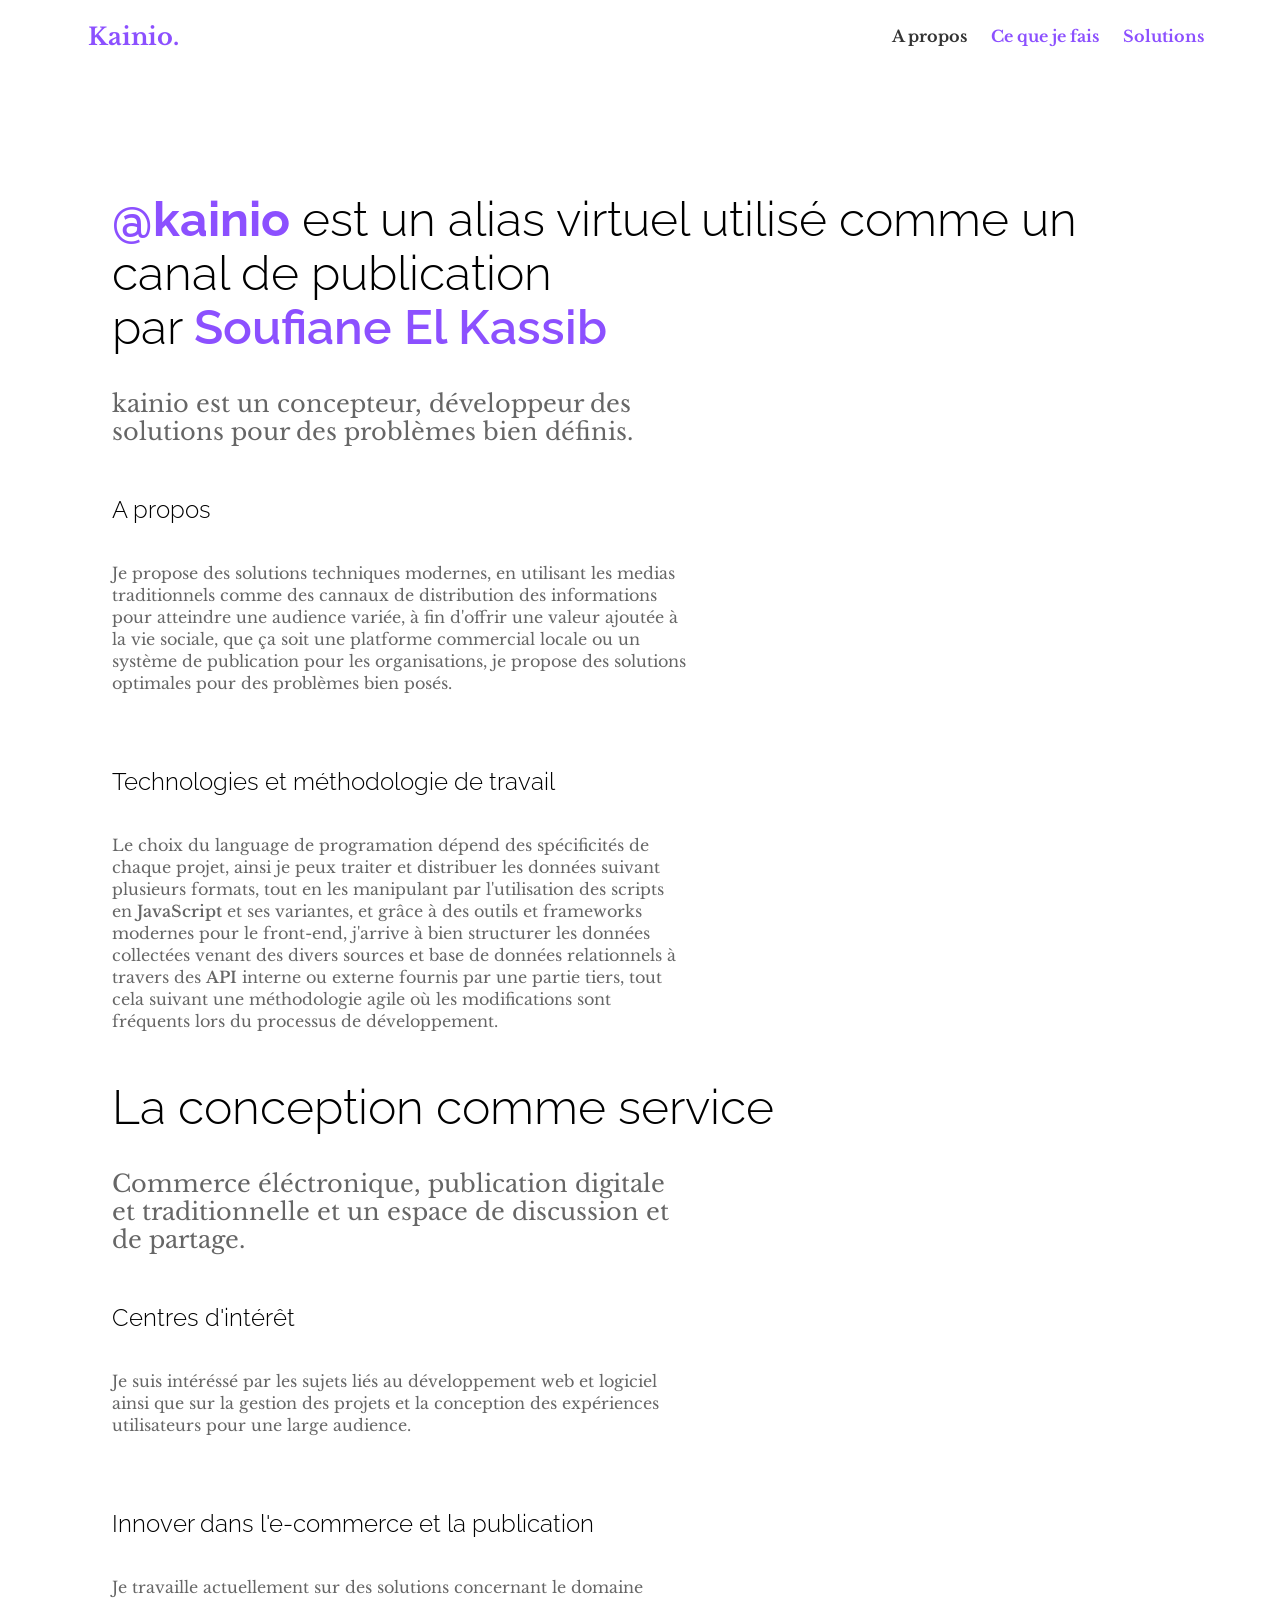
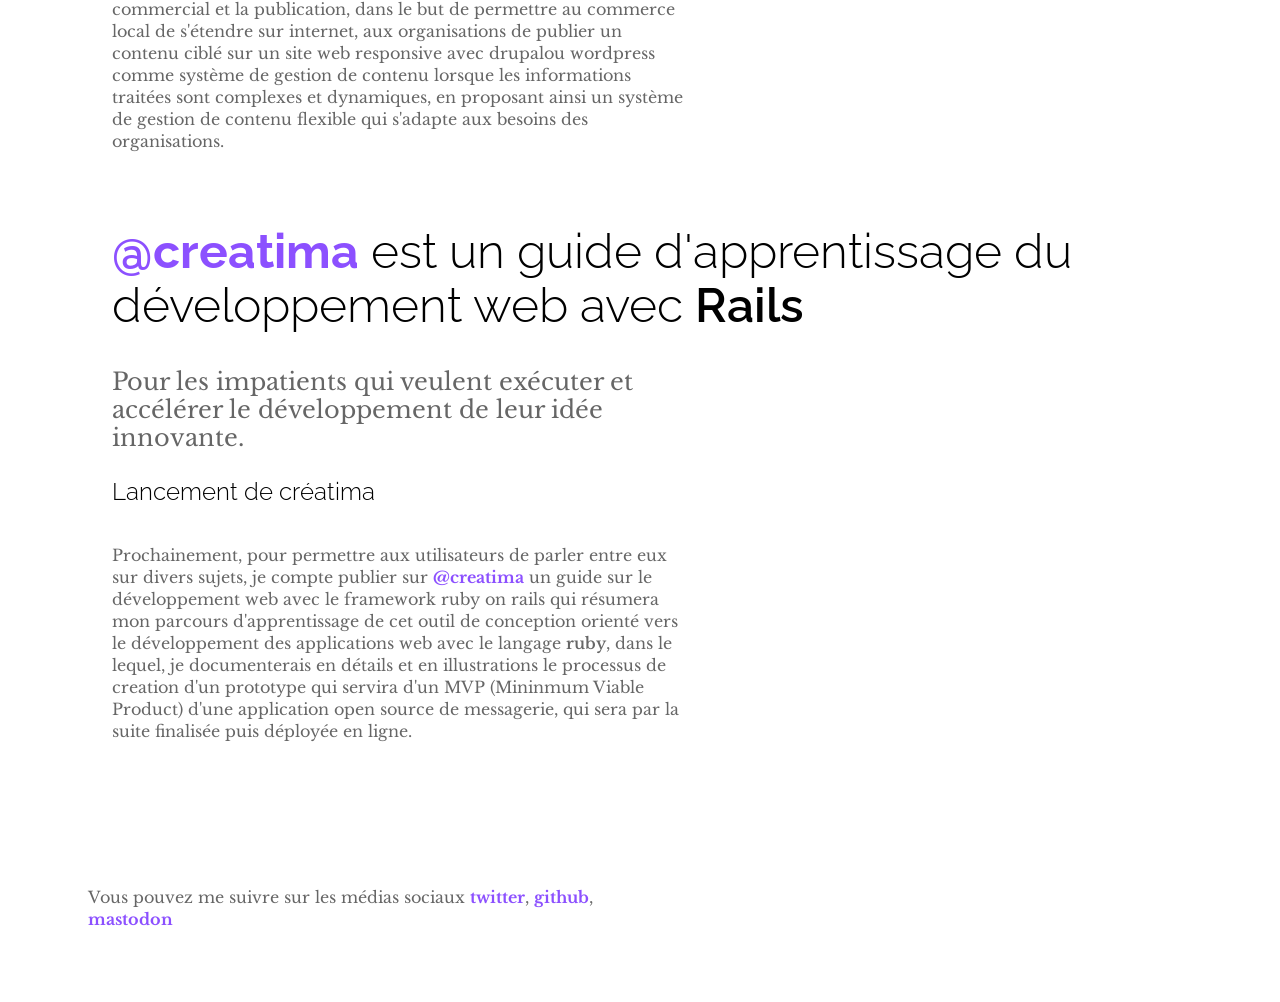
==== commit c6a1df5a: "Updates" ====
--- a/index.html
+++ b/index.html
@@ -1,6 +1,6 @@
-<!DOCTYPE html><html><head><meta charSet="utf-8"/><meta http-equiv="x-ua-compatible" content="ie=edge"/><meta name="viewport" content="width=device-width, initial-scale=1, shrink-to-fit=no"/><link rel="preload" href="/component---src-layouts-index-js-9b2b6cdb36a402f3b72f.js" as="script"/><link rel="preload" href="/component---src-pages-index-js-85aacc15b14895a2582c.js" as="script"/><link rel="preload" href="/path---index-a0e39f21c11f6a62c5ab.js" as="script"/><link rel="preload" href="/app-2dec15a805acd97886e7.js" as="script"/><link rel="preload" href="/commons-8f2edf9958f932b635da.js" as="script"/><script id="webpack-manifest">/*<![CDATA[*/window.webpackManifest={"231608221292675":"app-2dec15a805acd97886e7.js","162898551421021":"component---src-pages-404-js-8a17c297d1119d62d0f7.js","35783957827783":"component---src-pages-index-js-85aacc15b14895a2582c.js","60335399758886":"path----557518bd178906f8d58a.js","254022195166212":"path---404-a0e39f21c11f6a62c5ab.js","142629428675168":"path---index-a0e39f21c11f6a62c5ab.js","178698757827068":"path---404-html-a0e39f21c11f6a62c5ab.js","114276838955818":"component---src-layouts-index-js-9b2b6cdb36a402f3b72f.js"}/*]]>*/</script><title data-react-helmet="true">Soufiane El kassib | Concepteur, développeur web et créateur de solutions.</title><link data-react-helmet="true" href="[object Object]" rel="icon" type="image/x-icon"/><meta data-react-helmet="true" name="description" content="Kainio est Soufiane El kassib concepteur, développeur web et créateur de solutions."/><meta data-react-helmet="true" name="keywords" content="Kainio, Soufiane, El kassib, développeur web, concepteur, Ruby, Javascript, Drupal"/><style id="typography.js">html{font-family:sans-serif;-ms-text-size-adjust:100%;-webkit-text-size-adjust:100%}body{margin:0}article,aside,details,figcaption,figure,footer,header,main,menu,nav,section,summary{display:block}audio,canvas,progress,video{display:inline-block}audio:not([controls]){display:none;height:0}progress{vertical-align:baseline}[hidden],template{display:none}a{background-color:transparent;-webkit-text-decoration-skip:objects}a:active,a:hover{outline-width:0}abbr[title]{border-bottom:none;text-decoration:underline;text-decoration:underline dotted}b,strong{font-weight:inherit;font-weight:bolder}dfn{font-style:italic}h1{font-size:2em;margin:.67em 0}mark{background-color:#ff0;color:#000}small{font-size:80%}sub,sup{font-size:75%;line-height:0;position:relative;vertical-align:baseline}sub{bottom:-.25em}sup{top:-.5em}img{border-style:none}svg:not(:root){overflow:hidden}code,kbd,pre,samp{font-family:monospace,monospace;font-size:1em}figure{margin:1em 40px}hr{box-sizing:content-box;height:0;overflow:visible}button,input,optgroup,select,textarea{font:inherit;margin:0}optgroup{font-weight:700}button,input{overflow:visible}button,select{text-transform:none}[type=reset],[type=submit],button,html [type=button]{-webkit-appearance:button}[type=button]::-moz-focus-inner,[type=reset]::-moz-focus-inner,[type=submit]::-moz-focus-inner,button::-moz-focus-inner{border-style:none;padding:0}[type=button]:-moz-focusring,[type=reset]:-moz-focusring,[type=submit]:-moz-focusring,button:-moz-focusring{outline:1px dotted ButtonText}fieldset{border:1px solid silver;margin:0 2px;padding:.35em .625em .75em}legend{box-sizing:border-box;color:inherit;display:table;max-width:100%;padding:0;white-space:normal}textarea{overflow:auto}[type=checkbox],[type=radio]{box-sizing:border-box;padding:0}[type=number]::-webkit-inner-spin-button,[type=number]::-webkit-outer-spin-button{height:auto}[type=search]{-webkit-appearance:textfield;outline-offset:-2px}[type=search]::-webkit-search-cancel-button,[type=search]::-webkit-search-decoration{-webkit-appearance:none}::-webkit-input-placeholder{color:inherit;opacity:.54}::-webkit-file-upload-button{-webkit-appearance:button;font:inherit}html{font:100%/1.5em 'Libre Baskerville',serif;box-sizing:border-box;overflow-y:scroll;}*{box-sizing:inherit;}*:before{box-sizing:inherit;}*:after{box-sizing:inherit;}body{color:hsla(0,0%,0%,0.8);font-family:'Libre Baskerville',serif;font-weight:400;word-wrap:break-word;font-kerning:normal;-moz-font-feature-settings:"kern", "liga", "clig", "calt";-ms-font-feature-settings:"kern", "liga", "clig", "calt";-webkit-font-feature-settings:"kern", "liga", "clig", "calt";font-feature-settings:"kern", "liga", "clig", "calt";}img{max-width:100%;margin-left:0;margin-right:0;margin-top:0;padding-bottom:0;padding-left:0;padding-right:0;padding-top:0;margin-bottom:1rem;}h1{margin-left:0;margin-right:0;margin-top:0;padding-bottom:0;padding-left:0;padding-right:0;padding-top:0;margin-bottom:1rem;color:hsla(0,0%,0%,1);font-family:'Raleway',sans-serif;font-weight:800;text-rendering:optimizeLegibility;font-size:2rem;line-height:1.1;}h2{margin-left:0;margin-right:0;margin-top:0;padding-bottom:0;padding-left:0;padding-right:0;padding-top:0;margin-bottom:1rem;color:hsla(0,0%,0%,1);font-family:'Raleway',sans-serif;font-weight:800;text-rendering:optimizeLegibility;font-size:1.51572rem;line-height:1.1;}h3{margin-left:0;margin-right:0;margin-top:0;padding-bottom:0;padding-left:0;padding-right:0;padding-top:0;margin-bottom:1rem;color:hsla(0,0%,0%,1);font-family:'Raleway',sans-serif;font-weight:800;text-rendering:optimizeLegibility;font-size:1.31951rem;line-height:1.1;}h4{margin-left:0;margin-right:0;margin-top:0;padding-bottom:0;padding-left:0;padding-right:0;padding-top:0;margin-bottom:1rem;color:hsla(0,0%,0%,1);font-family:'Raleway',sans-serif;font-weight:800;text-rendering:optimizeLegibility;font-size:1rem;line-height:1.1;}h5{margin-left:0;margin-right:0;margin-top:0;padding-bottom:0;padding-left:0;padding-right:0;padding-top:0;margin-bottom:1rem;color:hsla(0,0%,0%,1);font-family:'Raleway',sans-serif;font-weight:800;text-rendering:optimizeLegibility;font-size:0.87055rem;line-height:1.1;}h6{margin-left:0;margin-right:0;margin-top:0;padding-bottom:0;padding-left:0;padding-right:0;padding-top:0;margin-bottom:1rem;color:hsla(0,0%,0%,1);font-family:'Raleway',sans-serif;font-weight:800;text-rendering:optimizeLegibility;font-size:0.81225rem;line-height:1.1;}hgroup{margin-left:0;margin-right:0;margin-top:0;padding-bottom:0;padding-left:0;padding-right:0;padding-top:0;margin-bottom:1rem;}ul{margin-left:1.5rem;margin-right:0;margin-top:0;padding-bottom:0;padding-left:0;padding-right:0;padding-top:0;margin-bottom:1rem;list-style-position:outside;list-style-image:none;}ol{margin-left:1.5rem;margin-right:0;margin-top:0;padding-bottom:0;padding-left:0;padding-right:0;padding-top:0;margin-bottom:1rem;list-style-position:outside;list-style-image:none;}dl{margin-left:0;margin-right:0;margin-top:0;padding-bottom:0;padding-left:0;padding-right:0;padding-top:0;margin-bottom:1rem;}dd{margin-left:0;margin-right:0;margin-top:0;padding-bottom:0;padding-left:0;padding-right:0;padding-top:0;margin-bottom:1rem;}p{margin-left:0;margin-right:0;margin-top:0;padding-bottom:0;padding-left:0;padding-right:0;padding-top:0;margin-bottom:1rem;}figure{margin-left:0;margin-right:0;margin-top:0;padding-bottom:0;padding-left:0;padding-right:0;padding-top:0;margin-bottom:1rem;}pre{margin-left:0;margin-right:0;margin-top:0;padding-bottom:0;padding-left:0;padding-right:0;padding-top:0;margin-bottom:1rem;font-size:0.85rem;line-height:1.5rem;}table{margin-left:0;margin-right:0;margin-top:0;padding-bottom:0;padding-left:0;padding-right:0;padding-top:0;margin-bottom:1rem;font-size:1rem;line-height:1.5rem;border-collapse:collapse;width:100%;}fieldset{margin-left:0;margin-right:0;margin-top:0;padding-bottom:0;padding-left:0;padding-right:0;padding-top:0;margin-bottom:1rem;}blockquote{margin-left:1rem;margin-right:1rem;margin-top:1rem;padding-bottom:0;padding-left:1rem;padding-right:0;padding-top:0;margin-bottom:1rem;color:hsla(0,0%,0%,0.7340000000000001);border-left:4px solid #999;}form{margin-left:0;margin-right:0;margin-top:0;padding-bottom:0;padding-left:0;padding-right:0;padding-top:0;margin-bottom:1rem;}noscript{margin-left:0;margin-right:0;margin-top:0;padding-bottom:0;padding-left:0;padding-right:0;padding-top:0;margin-bottom:1rem;}iframe{margin-left:0;margin-right:0;margin-top:0;padding-bottom:0;padding-left:0;padding-right:0;padding-top:0;margin-bottom:1rem;}hr{margin-left:0;margin-right:0;margin-top:0;padding-bottom:0;padding-left:0;padding-right:0;padding-top:0;margin-bottom:calc(1rem - 1px);background:hsla(0,0%,0%,0.2);border:none;height:1px;}address{margin-left:0;margin-right:0;margin-top:0;padding-bottom:0;padding-left:0;padding-right:0;padding-top:0;margin-bottom:1rem;}b{font-weight:700;}strong{font-weight:700;}dt{font-weight:700;}th{font-weight:700;}li{margin-bottom:calc(1rem / 2);}ol li{padding-left:0;}ul li{padding-left:0;}li > ol{margin-left:1.5rem;margin-bottom:calc(1rem / 2);margin-top:calc(1rem / 2);}li > ul{margin-left:1.5rem;margin-bottom:calc(1rem / 2);margin-top:calc(1rem / 2);}blockquote *:last-child{margin-bottom:0;}li *:last-child{margin-bottom:0;}p *:last-child{margin-bottom:0;}li > p{margin-bottom:calc(1rem / 2);}code{font-size:0.85rem;line-height:1.5rem;}kbd{font-size:0.85rem;line-height:1.5rem;}samp{font-size:0.85rem;line-height:1.5rem;}abbr{border-bottom:1px dotted hsla(0,0%,0%,0.5);cursor:help;}acronym{border-bottom:1px dotted hsla(0,0%,0%,0.5);cursor:help;}abbr[title]{border-bottom:1px dotted hsla(0,0%,0%,0.5);cursor:help;text-decoration:none;}thead{text-align:left;}td,th{text-align:left;border-bottom:1px solid hsla(0,0%,0%,0.12);font-feature-settings:"tnum";-moz-font-feature-settings:"tnum";-ms-font-feature-settings:"tnum";-webkit-font-feature-settings:"tnum";padding-left:1rem;padding-right:1rem;padding-top:0.75rem;padding-bottom:calc(0.75rem - 1px);}th:first-child,td:first-child{padding-left:0;}th:last-child,td:last-child{padding-right:0;}@media only screen and (max-width:480px){html{font-size:80%;line-height:1.5em;}}a{font-weight:bold;color:#00f;text-decoration:none;}a:hover{text-decoration:underline;}</style><link href="//fonts.googleapis.com/css?family=Raleway:800|Libre+Baskerville:400,400i,700" rel="stylesheet" type="text/css"/><script>/*<![CDATA[*/!function(e,t,r){function n(){for(;d[0]&&"loaded"==d[0][f];)c=d.shift(),c[o]=!i.parentNode.insertBefore(c,i)}for(var s,a,c,d=[],i=e.scripts[0],o="onreadystatechange",f="readyState";s=r.shift();)a=e.createElement(t),"async"in i?(a.async=!1,e.head.appendChild(a)):i[f]?(d.push(a),a[o]=n):e.write("<"+t+' src="'+s+'" defer></'+t+">"),a.src=s}(document,"script",["/commons-8f2edf9958f932b635da.js","/app-2dec15a805acd97886e7.js","/path---index-a0e39f21c11f6a62c5ab.js","/component---src-pages-index-js-85aacc15b14895a2582c.js","/component---src-layouts-index-js-9b2b6cdb36a402f3b72f.js"])/*]]>*/</script><style id="gatsby-inlined-css">/*!
+<!DOCTYPE html><html><head><meta charSet="utf-8"/><meta http-equiv="x-ua-compatible" content="ie=edge"/><meta name="viewport" content="width=device-width, initial-scale=1, shrink-to-fit=no"/><link rel="preload" href="/component---src-layouts-index-js-9b2b6cdb36a402f3b72f.js" as="script"/><link rel="preload" href="/component---src-pages-index-js-2373c951ee673d467520.js" as="script"/><link rel="preload" href="/path---index-a0e39f21c11f6a62c5ab.js" as="script"/><link rel="preload" href="/app-2dec15a805acd97886e7.js" as="script"/><link rel="preload" href="/commons-8f2edf9958f932b635da.js" as="script"/><script id="webpack-manifest">/*<![CDATA[*/window.webpackManifest={"231608221292675":"app-2dec15a805acd97886e7.js","162898551421021":"component---src-pages-404-js-8a17c297d1119d62d0f7.js","35783957827783":"component---src-pages-index-js-2373c951ee673d467520.js","60335399758886":"path----557518bd178906f8d58a.js","254022195166212":"path---404-a0e39f21c11f6a62c5ab.js","142629428675168":"path---index-a0e39f21c11f6a62c5ab.js","178698757827068":"path---404-html-a0e39f21c11f6a62c5ab.js","114276838955818":"component---src-layouts-index-js-9b2b6cdb36a402f3b72f.js"}/*]]>*/</script><title data-react-helmet="true">Soufiane El kassib | Concepteur, développeur web et créateur de solutions.</title><link data-react-helmet="true" href="[object Object]" rel="icon" type="image/x-icon"/><meta data-react-helmet="true" name="description" content="Kainio est Soufiane El kassib concepteur, développeur web et créateur de solutions."/><meta data-react-helmet="true" name="keywords" content="Kainio, Soufiane, El kassib, développeur web, concepteur, Ruby, Javascript, Drupal"/><style id="typography.js">html{font-family:sans-serif;-ms-text-size-adjust:100%;-webkit-text-size-adjust:100%}body{margin:0}article,aside,details,figcaption,figure,footer,header,main,menu,nav,section,summary{display:block}audio,canvas,progress,video{display:inline-block}audio:not([controls]){display:none;height:0}progress{vertical-align:baseline}[hidden],template{display:none}a{background-color:transparent;-webkit-text-decoration-skip:objects}a:active,a:hover{outline-width:0}abbr[title]{border-bottom:none;text-decoration:underline;text-decoration:underline dotted}b,strong{font-weight:inherit;font-weight:bolder}dfn{font-style:italic}h1{font-size:2em;margin:.67em 0}mark{background-color:#ff0;color:#000}small{font-size:80%}sub,sup{font-size:75%;line-height:0;position:relative;vertical-align:baseline}sub{bottom:-.25em}sup{top:-.5em}img{border-style:none}svg:not(:root){overflow:hidden}code,kbd,pre,samp{font-family:monospace,monospace;font-size:1em}figure{margin:1em 40px}hr{box-sizing:content-box;height:0;overflow:visible}button,input,optgroup,select,textarea{font:inherit;margin:0}optgroup{font-weight:700}button,input{overflow:visible}button,select{text-transform:none}[type=reset],[type=submit],button,html [type=button]{-webkit-appearance:button}[type=button]::-moz-focus-inner,[type=reset]::-moz-focus-inner,[type=submit]::-moz-focus-inner,button::-moz-focus-inner{border-style:none;padding:0}[type=button]:-moz-focusring,[type=reset]:-moz-focusring,[type=submit]:-moz-focusring,button:-moz-focusring{outline:1px dotted ButtonText}fieldset{border:1px solid silver;margin:0 2px;padding:.35em .625em .75em}legend{box-sizing:border-box;color:inherit;display:table;max-width:100%;padding:0;white-space:normal}textarea{overflow:auto}[type=checkbox],[type=radio]{box-sizing:border-box;padding:0}[type=number]::-webkit-inner-spin-button,[type=number]::-webkit-outer-spin-button{height:auto}[type=search]{-webkit-appearance:textfield;outline-offset:-2px}[type=search]::-webkit-search-cancel-button,[type=search]::-webkit-search-decoration{-webkit-appearance:none}::-webkit-input-placeholder{color:inherit;opacity:.54}::-webkit-file-upload-button{-webkit-appearance:button;font:inherit}html{font:100%/1.5em 'Libre Baskerville',serif;box-sizing:border-box;overflow-y:scroll;}*{box-sizing:inherit;}*:before{box-sizing:inherit;}*:after{box-sizing:inherit;}body{color:hsla(0,0%,0%,0.8);font-family:'Libre Baskerville',serif;font-weight:400;word-wrap:break-word;font-kerning:normal;-moz-font-feature-settings:"kern", "liga", "clig", "calt";-ms-font-feature-settings:"kern", "liga", "clig", "calt";-webkit-font-feature-settings:"kern", "liga", "clig", "calt";font-feature-settings:"kern", "liga", "clig", "calt";}img{max-width:100%;margin-left:0;margin-right:0;margin-top:0;padding-bottom:0;padding-left:0;padding-right:0;padding-top:0;margin-bottom:1rem;}h1{margin-left:0;margin-right:0;margin-top:0;padding-bottom:0;padding-left:0;padding-right:0;padding-top:0;margin-bottom:1rem;color:hsla(0,0%,0%,1);font-family:'Raleway',sans-serif;font-weight:800;text-rendering:optimizeLegibility;font-size:2rem;line-height:1.1;}h2{margin-left:0;margin-right:0;margin-top:0;padding-bottom:0;padding-left:0;padding-right:0;padding-top:0;margin-bottom:1rem;color:hsla(0,0%,0%,1);font-family:'Raleway',sans-serif;font-weight:800;text-rendering:optimizeLegibility;font-size:1.51572rem;line-height:1.1;}h3{margin-left:0;margin-right:0;margin-top:0;padding-bottom:0;padding-left:0;padding-right:0;padding-top:0;margin-bottom:1rem;color:hsla(0,0%,0%,1);font-family:'Raleway',sans-serif;font-weight:800;text-rendering:optimizeLegibility;font-size:1.31951rem;line-height:1.1;}h4{margin-left:0;margin-right:0;margin-top:0;padding-bottom:0;padding-left:0;padding-right:0;padding-top:0;margin-bottom:1rem;color:hsla(0,0%,0%,1);font-family:'Raleway',sans-serif;font-weight:800;text-rendering:optimizeLegibility;font-size:1rem;line-height:1.1;}h5{margin-left:0;margin-right:0;margin-top:0;padding-bottom:0;padding-left:0;padding-right:0;padding-top:0;margin-bottom:1rem;color:hsla(0,0%,0%,1);font-family:'Raleway',sans-serif;font-weight:800;text-rendering:optimizeLegibility;font-size:0.87055rem;line-height:1.1;}h6{margin-left:0;margin-right:0;margin-top:0;padding-bottom:0;padding-left:0;padding-right:0;padding-top:0;margin-bottom:1rem;color:hsla(0,0%,0%,1);font-family:'Raleway',sans-serif;font-weight:800;text-rendering:optimizeLegibility;font-size:0.81225rem;line-height:1.1;}hgroup{margin-left:0;margin-right:0;margin-top:0;padding-bottom:0;padding-left:0;padding-right:0;padding-top:0;margin-bottom:1rem;}ul{margin-left:1.5rem;margin-right:0;margin-top:0;padding-bottom:0;padding-left:0;padding-right:0;padding-top:0;margin-bottom:1rem;list-style-position:outside;list-style-image:none;}ol{margin-left:1.5rem;margin-right:0;margin-top:0;padding-bottom:0;padding-left:0;padding-right:0;padding-top:0;margin-bottom:1rem;list-style-position:outside;list-style-image:none;}dl{margin-left:0;margin-right:0;margin-top:0;padding-bottom:0;padding-left:0;padding-right:0;padding-top:0;margin-bottom:1rem;}dd{margin-left:0;margin-right:0;margin-top:0;padding-bottom:0;padding-left:0;padding-right:0;padding-top:0;margin-bottom:1rem;}p{margin-left:0;margin-right:0;margin-top:0;padding-bottom:0;padding-left:0;padding-right:0;padding-top:0;margin-bottom:1rem;}figure{margin-left:0;margin-right:0;margin-top:0;padding-bottom:0;padding-left:0;padding-right:0;padding-top:0;margin-bottom:1rem;}pre{margin-left:0;margin-right:0;margin-top:0;padding-bottom:0;padding-left:0;padding-right:0;padding-top:0;margin-bottom:1rem;font-size:0.85rem;line-height:1.5rem;}table{margin-left:0;margin-right:0;margin-top:0;padding-bottom:0;padding-left:0;padding-right:0;padding-top:0;margin-bottom:1rem;font-size:1rem;line-height:1.5rem;border-collapse:collapse;width:100%;}fieldset{margin-left:0;margin-right:0;margin-top:0;padding-bottom:0;padding-left:0;padding-right:0;padding-top:0;margin-bottom:1rem;}blockquote{margin-left:1rem;margin-right:1rem;margin-top:1rem;padding-bottom:0;padding-left:1rem;padding-right:0;padding-top:0;margin-bottom:1rem;color:hsla(0,0%,0%,0.7340000000000001);border-left:4px solid #999;}form{margin-left:0;margin-right:0;margin-top:0;padding-bottom:0;padding-left:0;padding-right:0;padding-top:0;margin-bottom:1rem;}noscript{margin-left:0;margin-right:0;margin-top:0;padding-bottom:0;padding-left:0;padding-right:0;padding-top:0;margin-bottom:1rem;}iframe{margin-left:0;margin-right:0;margin-top:0;padding-bottom:0;padding-left:0;padding-right:0;padding-top:0;margin-bottom:1rem;}hr{margin-left:0;margin-right:0;margin-top:0;padding-bottom:0;padding-left:0;padding-right:0;padding-top:0;margin-bottom:calc(1rem - 1px);background:hsla(0,0%,0%,0.2);border:none;height:1px;}address{margin-left:0;margin-right:0;margin-top:0;padding-bottom:0;padding-left:0;padding-right:0;padding-top:0;margin-bottom:1rem;}b{font-weight:700;}strong{font-weight:700;}dt{font-weight:700;}th{font-weight:700;}li{margin-bottom:calc(1rem / 2);}ol li{padding-left:0;}ul li{padding-left:0;}li > ol{margin-left:1.5rem;margin-bottom:calc(1rem / 2);margin-top:calc(1rem / 2);}li > ul{margin-left:1.5rem;margin-bottom:calc(1rem / 2);margin-top:calc(1rem / 2);}blockquote *:last-child{margin-bottom:0;}li *:last-child{margin-bottom:0;}p *:last-child{margin-bottom:0;}li > p{margin-bottom:calc(1rem / 2);}code{font-size:0.85rem;line-height:1.5rem;}kbd{font-size:0.85rem;line-height:1.5rem;}samp{font-size:0.85rem;line-height:1.5rem;}abbr{border-bottom:1px dotted hsla(0,0%,0%,0.5);cursor:help;}acronym{border-bottom:1px dotted hsla(0,0%,0%,0.5);cursor:help;}abbr[title]{border-bottom:1px dotted hsla(0,0%,0%,0.5);cursor:help;text-decoration:none;}thead{text-align:left;}td,th{text-align:left;border-bottom:1px solid hsla(0,0%,0%,0.12);font-feature-settings:"tnum";-moz-font-feature-settings:"tnum";-ms-font-feature-settings:"tnum";-webkit-font-feature-settings:"tnum";padding-left:1rem;padding-right:1rem;padding-top:0.75rem;padding-bottom:calc(0.75rem - 1px);}th:first-child,td:first-child{padding-left:0;}th:last-child,td:last-child{padding-right:0;}@media only screen and (max-width:480px){html{font-size:80%;line-height:1.5em;}}a{font-weight:bold;color:#00f;text-decoration:none;}a:hover{text-decoration:underline;}</style><link href="//fonts.googleapis.com/css?family=Raleway:800|Libre+Baskerville:400,400i,700" rel="stylesheet" type="text/css"/><script>/*<![CDATA[*/!function(e,t,r){function n(){for(;d[0]&&"loaded"==d[0][f];)c=d.shift(),c[o]=!i.parentNode.insertBefore(c,i)}for(var s,a,c,d=[],i=e.scripts[0],o="onreadystatechange",f="readyState";s=r.shift();)a=e.createElement(t),"async"in i?(a.async=!1,e.head.appendChild(a)):i[f]?(d.push(a),a[o]=n):e.write("<"+t+' src="'+s+'" defer></'+t+">"),a.src=s}(document,"script",["/commons-8f2edf9958f932b635da.js","/app-2dec15a805acd97886e7.js","/path---index-a0e39f21c11f6a62c5ab.js","/component---src-pages-index-js-2373c951ee673d467520.js","/component---src-layouts-index-js-9b2b6cdb36a402f3b72f.js"])/*]]>*/</script><style id="gatsby-inlined-css">/*!
  * inuitcss, by @csswizardry
  *
  * github.com/inuitcss | inuitcss.com
  */@-webkit-keyframes fadein{0%{opacity:0}to{opacity:1}}@keyframes fadein{0%{opacity:0}to{opacity:1}}
-/*! normalize.css v4.1.1 | MIT License | github.com/necolas/normalize.css */html{font-family:sans-serif;-ms-text-size-adjust:100%;-webkit-text-size-adjust:100%}body{margin:0}article,aside,details,figcaption,figure,footer,header,main,menu,nav,section,summary{display:block}audio,canvas,progress,video{display:inline-block}audio:not([controls]){display:none;height:0}progress{vertical-align:baseline}[hidden],template{display:none}a{background-color:transparent;-webkit-text-decoration-skip:objects}a:active,a:hover{outline-width:0}abbr[title]{border-bottom:none;text-decoration:underline;text-decoration:underline dotted}b,strong{font-weight:inherit;font-weight:bolder}dfn{font-style:italic}h1{font-size:2em;margin:.67em 0}mark{background-color:#ff0;color:#000}small{font-size:80%}sub,sup{font-size:75%;line-height:0;position:relative;vertical-align:baseline}sub{bottom:-.25em}sup{top:-.5em}img{border-style:none}svg:not(:root){overflow:hidden}code,kbd,pre,samp{font-family:monospace,monospace;font-size:1em}figure{margin:1em 40px}hr{box-sizing:content-box;height:0;overflow:visible}button,input,optgroup,select,textarea{font:inherit;margin:0}optgroup{font-weight:700}button,input{overflow:visible}button,select{text-transform:none}[type=reset],[type=submit],button,html [type=button]{-webkit-appearance:button}[type=button]::-moz-focus-inner,[type=reset]::-moz-focus-inner,[type=submit]::-moz-focus-inner,button::-moz-focus-inner{border-style:none;padding:0}[type=button]:-moz-focusring,[type=reset]:-moz-focusring,[type=submit]:-moz-focusring,button:-moz-focusring{outline:1px dotted ButtonText}fieldset{border:1px solid silver;margin:0 2px;padding:.35em .625em .75em}legend{box-sizing:border-box;color:inherit;display:table;max-width:100%;padding:0;white-space:normal}textarea{overflow:auto}[type=checkbox],[type=radio]{box-sizing:border-box;padding:0}[type=number]::-webkit-inner-spin-button,[type=number]::-webkit-outer-spin-button{height:auto}[type=search]{-webkit-appearance:textfield;outline-offset:-2px}[type=search]::-webkit-search-cancel-button,[type=search]::-webkit-search-decoration{-webkit-appearance:none}::-webkit-input-placeholder{color:inherit;opacity:.54}::-webkit-file-upload-button{-webkit-appearance:button;font:inherit}blockquote,body,caption,dd,dl,fieldset,figure,form,h1,h2,h3,h4,h5,h6,hr,legend,ol,p,pre,table,td,th,ul{margin:0;padding:0}abbr[title],dfn[title]{cursor:help}ins,u{text-decoration:none}ins{border-bottom:1px solid}address,blockquote,dl,fieldset,figure,h1,h2,h3,h4,h5,h6,hr,ol,p,pre,table,ul{margin-bottom:24px;margin-bottom:1.5rem}dd,ol,ul{margin-left:48px;margin-left:3rem}.brand-font,.grommet{font-family:Libre Baskerville,serif}.grommet{font-size:16px;font-size:1rem;line-height:24px}@media screen and (min-width:45em){.grommet h1:not(.grommetux-heading){font-size:48px;font-size:3rem;line-height:1.125}}@media screen and (max-width:44.9375em){.grommet h1:not(.grommetux-heading){font-size:36px;font-size:2.25rem;line-height:1.125}}@media screen and (min-width:45em){.grommet h2:not(.grommetux-heading){font-size:36px;font-size:2.25rem;line-height:1.23}}@media screen and (max-width:44.9375em){.grommet h2:not(.grommetux-heading){font-size:30px;font-size:1.875rem;line-height:1.23}}.grommet h3:not(.grommetux-heading){font-size:24px;line-height:1.333}.grommet h4:not(.grommetux-heading){font-size:18px;line-height:1.333}.grommet h5:not(.grommetux-heading),.grommet h6:not(.grommetux-heading){font-size:16px;line-height:1.375}.grommet h1:not(.grommetux-heading),.grommet h2:not(.grommetux-heading),.grommet h3:not(.grommetux-heading),.grommet h4:not(.grommetux-heading),.grommet h5:not(.grommetux-heading),.grommet h6:not(.grommetux-heading){font-weight:300;max-width:100%}.grommet h1:not(.grommetux-heading) .grommetux-anchor,.grommet h1:not(.grommetux-heading) a,.grommet h2:not(.grommetux-heading) .grommetux-anchor,.grommet h2:not(.grommetux-heading) a,.grommet h3:not(.grommetux-heading) .grommetux-anchor,.grommet h3:not(.grommetux-heading) a,.grommet h4:not(.grommetux-heading) .grommetux-anchor,.grommet h4:not(.grommetux-heading) a,.grommet h5:not(.grommetux-heading) .grommetux-anchor,.grommet h5:not(.grommetux-heading) a,.grommet h6:not(.grommetux-heading) .grommetux-anchor,.grommet h6:not(.grommetux-heading) a{color:inherit;text-decoration:none}.grommet h1:not(.grommetux-heading) .grommetux-anchor:hover,.grommet h1:not(.grommetux-heading) a:hover,.grommet h2:not(.grommetux-heading) .grommetux-anchor:hover,.grommet h2:not(.grommetux-heading) a:hover,.grommet h3:not(.grommetux-heading) .grommetux-anchor:hover,.grommet h3:not(.grommetux-heading) a:hover,.grommet h4:not(.grommetux-heading) .grommetux-anchor:hover,.grommet h4:not(.grommetux-heading) a:hover,.grommet h5:not(.grommetux-heading) .grommetux-anchor:hover,.grommet h5:not(.grommetux-heading) a:hover,.grommet h6:not(.grommetux-heading) .grommetux-anchor:hover,.grommet h6:not(.grommetux-heading) a:hover{text-decoration:none}.grommet dd,.grommet li:not([class^=grommetux-]){max-width:576px;margin-left:0;font-size:16px;font-weight:300;line-height:1.375;color:#666}.grommet dd{font-size:16px;font-weight:300;line-height:1.375;margin-bottom:12px}.grommet p:not(.grommetux-paragraph){max-width:576px;margin-left:0;margin-top:24px;margin-bottom:24px;font-size:16px;font-weight:300;line-height:1.375;color:#666}.grommet blockquote{font-size:36px;font-size:2.25rem;line-height:1.33333;margin-top:24px;margin-bottom:24px}.grommet b,.grommet strong{font-weight:600}.grommet code{font-family:Consolas,Menlo,DejaVu Sans Mono,Liberation Mono,monospace}.grommet .large-number-font{font-family:Arial,sans-serif}.grommet .secondary{color:#666}.grommet .error{color:#ff856b}.grommet .grommetux-background-color-index--dark .secondary,.grommet .grommetux-background-color-index--dark dd,.grommet .grommetux-background-color-index--dark p:not(.grommetux-paragraph),.grommet .grommetux-background-color-index--light .grommetux-background-color-index--dark .secondary,.grommet .grommetux-background-color-index--light .grommetux-background-color-index--dark dd,.grommet .grommetux-background-color-index--light .grommetux-background-color-index--dark p:not(.grommetux-paragraph){color:hsla(0,0%,100%,.85)}.grommet .grommetux-background-color-index--dark .error,.grommet .grommetux-background-color-index--light .grommetux-background-color-index--dark .error{color:#f59f9f}.grommet .grommetux-background-color-index--dark .grommetux-background-color-index--light dd,.grommet .grommetux-background-color-index--dark .grommetux-background-color-index--light p:not(.grommetux-paragraph),.grommet .grommetux-background-color-index--light dd,.grommet .grommetux-background-color-index--light p:not(.grommetux-paragraph){color:#333}.grommet .grommetux-background-color-index--dark .grommetux-background-color-index--light .secondary,.grommet .grommetux-background-color-index--light .secondary{color:#666}.grommet .grommetux-background-color-index--dark .grommetux-background-color-index--light .error,.grommet .grommetux-background-color-index--light .error{color:#ff856b}.grommet input:not(.grommetux-check-box__input),.grommet input:not(.grommetux-input),.grommet select,.grommet textarea{font-size:16px;font-size:1rem;line-height:1.5;padding:11px 23px;border:1px solid rgba(0,0,0,.15);border-radius:4px;outline:none;background-color:transparent;color:inherit;font:inherit;margin:0}.grommet input:not(.grommetux-check-box__input):focus,.grommet input:not(.grommetux-input):focus,.grommet select:focus,.grommet textarea:focus{border-width:2px;border-color:#c3a4fe;padding:10px 22px}.grommet input:not(.grommetux-check-box__input)::-moz-focus-inner,.grommet input:not(.grommetux-input)::-moz-focus-inner,.grommet select::-moz-focus-inner,.grommet textarea::-moz-focus-inner{border:none;outline:none}.grommet input:not(.grommetux-check-box__input)::-webkit-input-placeholder,.grommet input:not(.grommetux-input)::-webkit-input-placeholder,.grommet select::-webkit-input-placeholder,.grommet textarea::-webkit-input-placeholder{color:#aaa}.grommet input:not(.grommetux-check-box__input)::-moz-placeholder,.grommet input:not(.grommetux-input)::-moz-placeholder,.grommet select::-moz-placeholder,.grommet textarea::-moz-placeholder{color:#aaa}.grommet input:not(.grommetux-check-box__input):-ms-input-placeholder,.grommet input:not(.grommetux-input):-ms-input-placeholder,.grommet select:-ms-input-placeholder,.grommet textarea:-ms-input-placeholder{color:#aaa}.grommet input:not(.grommetux-check-box__input).error,.grommet input:not(.grommetux-input).error,.grommet select.error,.grommet textarea.error{border-color:#ff856b}.grommet input[type=button],.grommet input[type=submit]{text-align:center;line-height:inherit}.grommet select{border-color:rgba(0,0,0,.15);padding-right:48px;-webkit-appearance:none;-moz-appearance:none;background:url([data-uri]) no-repeat center right 12px;cursor:pointer}.grommet select::-moz-focus-inner{border:none}.grommet select.plain{border:none}.grommet select:focus{padding-right:48px}.grommet input[type=range]{position:relative;-webkit-appearance:none;border-color:transparent;height:24px;padding:0;cursor:pointer;overflow-x:hidden}.grommet input[type=range]:focus{outline:none}.grommet input[type=range]::-moz-focus-inner,.grommet input[type=range]::-moz-focus-outer{border:none}.grommet input[type=range]::-webkit-slider-runnable-track{width:100%;height:2px;background-color:rgba(51,51,51,.2)}.grommet input[type=range]::-webkit-slider-thumb{-webkit-appearance:none;position:relative;height:24px;width:24px;overflow:visible;margin-top:-11px;border:2px solid #8c50ff;border-radius:24px;background-color:#fff;cursor:pointer}.grommet input[type=range]::-webkit-slider-thumb:hover{border-color:#000}.grommet input[type=range]::-moz-range-track{width:100%;height:2px;background-color:rgba(51,51,51,.2)}.grommet input[type=range]::-moz-range-thumb{position:relative;height:24px;width:24px;overflow:visible;border:2px solid #8c50ff;height:20px;width:20px;border-radius:24px;background-color:#fff}.grommet input[type=range]:hover::-moz-range-thumb{border-color:#000}.grommet input[type=range]::-ms-track{width:100%;height:2px;background-color:rgba(51,51,51,.2);border-color:transparent;color:transparent}.grommet input[type=range]::-ms-fill-lower{background:#8c50ff;border-color:transparent}.grommet input[type=range]::-ms-fill-upper{background:rgba(51,51,51,.2);border-color:transparent}.grommet input[type=range]::-ms-thumb{position:relative;height:24px;width:24px;overflow:visible;border:2px solid #666;height:20px;width:20px;border-radius:24px;background-color:#fff}.grommet input[type=range]:hover::-ms-thumb{border-color:#000}.grommet .grommetux-background-color-index--dark input[type=range]::-webkit-slider-runnable-track,.grommet .grommetux-background-color-index--light .grommetux-background-color-index--dark input[type=range]::-webkit-slider-runnable-track{background-color:hsla(0,0%,100%,.2)}.grommet .grommetux-background-color-index--dark input[type=range]::-webkit-slider-thumb,.grommet .grommetux-background-color-index--light .grommetux-background-color-index--dark input[type=range]::-webkit-slider-thumb{background-color:#fff;border:2px solid #fff}.grommet .grommetux-background-color-index--dark input[type=range]::-moz-range-thumb,.grommet .grommetux-background-color-index--light .grommetux-background-color-index--dark input[type=range]::-moz-range-thumb{background-color:#fff;border:2px solid #fff}.grommet .grommetux-background-color-index--dark input[type=range]::-ms-fill-lower,.grommet .grommetux-background-color-index--light .grommetux-background-color-index--dark input[type=range]::-ms-fill-lower{background:#fff}.grommet .grommetux-background-color-index--dark input[type=range]::-ms-fill-upper,.grommet .grommetux-background-color-index--light .grommetux-background-color-index--dark input[type=range]::-ms-fill-upper{background:hsla(0,0%,100%,.2)}.grommet .grommetux-background-color-index--dark input[type=range]::-ms-thumb,.grommet .grommetux-background-color-index--light .grommetux-background-color-index--dark input[type=range]::-ms-thumb{border-color:#fff}.grommet .grommetux-background-color-index--dark input[type=range]:hover::-ms-thumb,.grommet .grommetux-background-color-index--light .grommetux-background-color-index--dark input[type=range]:hover::-ms-thumb{border-color:#fff;background-color:#fff}.grommet .grommetux-background-color-index--dark .grommetux-background-color-index--light input[type=range]::-webkit-slider-runnable-track,.grommet .grommetux-background-color-index--light input[type=range]::-webkit-slider-runnable-track{background-color:rgba(51,51,51,.2)}.grommet .grommetux-background-color-index--dark .grommetux-background-color-index--light input[type=range]::-webkit-slider-thumb,.grommet .grommetux-background-color-index--light input[type=range]::-webkit-slider-thumb{background-color:#000;border:2px solid #000}.grommet .grommetux-background-color-index--dark .grommetux-background-color-index--light input[type=range]::-moz-range-thumb,.grommet .grommetux-background-color-index--light input[type=range]::-moz-range-thumb{background-color:#000;border:2px solid #000}.grommet .grommetux-background-color-index--dark .grommetux-background-color-index--light input[type=range]::-ms-fill-lower,.grommet .grommetux-background-color-index--light input[type=range]::-ms-fill-lower{background:#8c50ff}.grommet .grommetux-background-color-index--dark .grommetux-background-color-index--light input[type=range]::-ms-fill-upper,.grommet .grommetux-background-color-index--light input[type=range]::-ms-fill-upper{background:rgba(51,51,51,.2)}.grommet .grommetux-background-color-index--dark .grommetux-background-color-index--light input[type=range]::-ms-thumb,.grommet .grommetux-background-color-index--light input[type=range]::-ms-thumb{border-color:#666}.grommet .grommetux-background-color-index--dark .grommetux-background-color-index--light input[type=range]:hover::-ms-thumb,.grommet .grommetux-background-color-index--light input[type=range]:hover::-ms-thumb{border-color:#000;background-color:#fff}.grommet{box-sizing:border-box;font-size:1em;line-height:1.5;background-color:#fff;color:#333;-webkit-text-size-adjust:100%;-ms-text-size-adjust:100%;-moz-osx-font-smoothing:grayscale;-webkit-font-smoothing:antialiased}.grommet li>ol,.grommet li>ul{margin-bottom:0}.grommet img{max-width:100%;font-style:italic;vertical-align:middle}.grommet.rtl{direction:rtl}.grommet *{box-sizing:inherit}.grommetux-accordion-panel{margin:3px}.grommetux-accordion-panel__header{color:#666}.grommetux-background-color-index--dark .grommetux-accordion-panel__header,.grommetux-background-color-index--light .grommetux-background-color-index--dark .grommetux-accordion-panel__header{color:hsla(0,0%,100%,.85)}.grommetux-background-color-index--dark .grommetux-background-color-index--light .grommetux-accordion-panel__header,.grommetux-background-color-index--light .grommetux-accordion-panel__header{color:#666}.grommetux-accordion-panel__header:hover{color:#000}.grommetux-background-color-index--dark .grommetux-accordion-panel__header:hover,.grommetux-background-color-index--light .grommetux-background-color-index--dark .grommetux-accordion-panel__header:hover{color:hsla(0,0%,100%,.85)}.grommetux-background-color-index--dark .grommetux-background-color-index--light .grommetux-accordion-panel__header:hover,.grommetux-background-color-index--light .grommetux-accordion-panel__header:hover{color:#000}.grommetux-accordion-panel--active .grommetux-accordion-panel__control{-webkit-transform:rotate(90deg);-ms-transform:rotate(90deg);transform:rotate(90deg)}.grommet a:not(.grommetux-anchor):not(.grommetux-button){color:#8c50ff;text-decoration:none;cursor:pointer}.grommet a:not(.grommetux-anchor):not(.grommetux-button).plain .grommet a:not(.grommetux-anchor):not(.grommetux-button).grommetux-button,.grommet a:not(.grommetux-anchor):not(.grommetux-button).plain .grommet a:not(.grommetux-anchor):not(.grommetux-button).grommetux-button:hover{text-decoration:none}.grommet a:not(.grommetux-anchor):not(.grommetux-button):visited{color:#8c50ff}.grommet a:not(.grommetux-anchor):not(.grommetux-button).active{color:#333}.grommet a:not(.grommetux-anchor):not(.grommetux-button):hover{color:#6e22ff;text-decoration:underline}.grommetux-background-color-index--dark .grommet a:not(.grommetux-anchor):not(.grommetux-button),.grommetux-background-color-index--dark .grommet a:not(.grommetux-anchor):not(.grommetux-button):visited,.grommetux-background-color-index--light .grommetux-background-color-index--dark .grommet a:not(.grommetux-anchor):not(.grommetux-button),.grommetux-background-color-index--light .grommetux-background-color-index--dark .grommet a:not(.grommetux-anchor):not(.grommetux-button):visited{color:hsla(0,0%,100%,.85)}.grommetux-background-color-index--dark .grommet a:not(.grommetux-anchor):not(.grommetux-button).active,.grommetux-background-color-index--dark .grommet a:not(.grommetux-anchor):not(.grommetux-button):hover,.grommetux-background-color-index--light .grommetux-background-color-index--dark .grommet a:not(.grommetux-anchor):not(.grommetux-button).active,.grommetux-background-color-index--light .grommetux-background-color-index--dark .grommet a:not(.grommetux-anchor):not(.grommetux-button):hover{color:#fff}.grommetux-background-color-index--dark .grommetux-background-color-index--light .grommet a:not(.grommetux-anchor):not(.grommetux-button),.grommetux-background-color-index--dark .grommetux-background-color-index--light .grommet a:not(.grommetux-anchor):not(.grommetux-button):visited,.grommetux-background-color-index--light .grommet a:not(.grommetux-anchor):not(.grommetux-button),.grommetux-background-color-index--light .grommet a:not(.grommetux-anchor):not(.grommetux-button):visited{color:#8c50ff}.grommetux-background-color-index--dark .grommetux-background-color-index--light .grommet a:not(.grommetux-anchor):not(.grommetux-button).active,.grommetux-background-color-index--dark .grommetux-background-color-index--light .grommet a:not(.grommetux-anchor):not(.grommetux-button):hover,.grommetux-background-color-index--light .grommet a:not(.grommetux-anchor):not(.grommetux-button).active,.grommetux-background-color-index--light .grommet a:not(.grommetux-anchor):not(.grommetux-button):hover{color:#6e22ff}.grommetux-background-color-index--pending .grommet a:not(.grommetux-anchor):not(.grommetux-button),.grommetux-background-color-index--pending .grommet a:not(.grommetux-anchor):not(.grommetux-button).active,.grommetux-background-color-index--pending .grommet a:not(.grommetux-anchor):not(.grommetux-button):hover,.grommetux-background-color-index--pending .grommet a:not(.grommetux-anchor):not(.grommetux-button):visited{color:transparent}.grommetux-background-color-index--dark a:not(.grommetux-anchor):not(.grommetux-button),.grommetux-background-color-index--dark a:not(.grommetux-anchor):not(.grommetux-button):visited,.grommetux-background-color-index--light .grommetux-background-color-index--dark a:not(.grommetux-anchor):not(.grommetux-button),.grommetux-background-color-index--light .grommetux-background-color-index--dark a:not(.grommetux-anchor):not(.grommetux-button):visited{color:hsla(0,0%,100%,.85)}.grommetux-background-color-index--dark a:not(.grommetux-anchor):not(.grommetux-button).active,.grommetux-background-color-index--dark a:not(.grommetux-anchor):not(.grommetux-button):hover,.grommetux-background-color-index--light .grommetux-background-color-index--dark a:not(.grommetux-anchor):not(.grommetux-button).active,.grommetux-background-color-index--light .grommetux-background-color-index--dark a:not(.grommetux-anchor):not(.grommetux-button):hover{color:#fff}.grommetux-background-color-index--dark .grommetux-background-color-index--light a:not(.grommetux-anchor):not(.grommetux-button),.grommetux-background-color-index--dark .grommetux-background-color-index--light a:not(.grommetux-anchor):not(.grommetux-button):visited,.grommetux-background-color-index--light a:not(.grommetux-anchor):not(.grommetux-button),.grommetux-background-color-index--light a:not(.grommetux-anchor):not(.grommetux-button):visited{color:#8c50ff}.grommetux-background-color-index--dark .grommetux-background-color-index--light a:not(.grommetux-anchor):not(.grommetux-button).active,.grommetux-background-color-index--dark .grommetux-background-color-index--light a:not(.grommetux-anchor):not(.grommetux-button):hover,.grommetux-background-color-index--light a:not(.grommetux-anchor):not(.grommetux-button).active,.grommetux-background-color-index--light a:not(.grommetux-anchor):not(.grommetux-button):hover{color:#6e22ff}.grommetux-background-color-index--pending a:not(.grommetux-anchor):not(.grommetux-button),.grommetux-background-color-index--pending a:not(.grommetux-anchor):not(.grommetux-button).active,.grommetux-background-color-index--pending a:not(.grommetux-anchor):not(.grommetux-button):hover,.grommetux-background-color-index--pending a:not(.grommetux-anchor):not(.grommetux-button):visited{color:transparent}.grommetux-anchor{color:#8c50ff;cursor:pointer}.grommetux-anchor,.grommetux-anchor.plain .grommetux-anchor.grommetux-button,.grommetux-anchor.plain .grommetux-anchor.grommetux-button:hover{text-decoration:none}.grommetux-anchor:visited{color:#8c50ff}.grommetux-anchor.active{color:#333}.grommetux-anchor:hover{color:#6e22ff;text-decoration:underline}.grommetux-background-color-index--dark .grommetux-anchor,.grommetux-background-color-index--dark .grommetux-anchor:visited,.grommetux-background-color-index--light .grommetux-background-color-index--dark .grommetux-anchor,.grommetux-background-color-index--light .grommetux-background-color-index--dark .grommetux-anchor:visited{color:hsla(0,0%,100%,.85)}.grommetux-background-color-index--dark .grommetux-anchor.active,.grommetux-background-color-index--dark .grommetux-anchor:hover,.grommetux-background-color-index--light .grommetux-background-color-index--dark .grommetux-anchor.active,.grommetux-background-color-index--light .grommetux-background-color-index--dark .grommetux-anchor:hover{color:#fff}.grommetux-background-color-index--dark .grommetux-background-color-index--light .grommetux-anchor,.grommetux-background-color-index--dark .grommetux-background-color-index--light .grommetux-anchor:visited,.grommetux-background-color-index--light .grommetux-anchor,.grommetux-background-color-index--light .grommetux-anchor:visited{color:#8c50ff}.grommetux-background-color-index--dark .grommetux-background-color-index--light .grommetux-anchor.active,.grommetux-background-color-index--dark .grommetux-background-color-index--light .grommetux-anchor:hover,.grommetux-background-color-index--light .grommetux-anchor.active,.grommetux-background-color-index--light .grommetux-anchor:hover{color:#6e22ff}.grommetux-background-color-index--pending .grommetux-anchor,.grommetux-background-color-index--pending .grommetux-anchor.active,.grommetux-background-color-index--pending .grommetux-anchor:hover,.grommetux-background-color-index--pending .grommetux-anchor:visited{color:transparent}.grommetux-anchor__icon{display:inline-block;height:48px;padding:12px}.grommetux-anchor__icon .grommetux-control-icon{fill:#666;stroke:#666}.grommetux-anchor__icon:hover .grommetux-control-icon{fill:#000;stroke:#000}.grommetux-background-color-index--dark .grommetux-anchor__icon,.grommetux-background-color-index--dark .grommetux-anchor__icon:visited,.grommetux-background-color-index--light .grommetux-background-color-index--dark .grommetux-anchor__icon,.grommetux-background-color-index--light .grommetux-background-color-index--dark .grommetux-anchor__icon:visited{color:hsla(0,0%,100%,.85)}.grommetux-background-color-index--dark .grommetux-anchor__icon.active,.grommetux-background-color-index--dark .grommetux-anchor__icon:hover,.grommetux-background-color-index--light .grommetux-background-color-index--dark .grommetux-anchor__icon.active,.grommetux-background-color-index--light .grommetux-background-color-index--dark .grommetux-anchor__icon:hover{color:#fff}.grommetux-background-color-index--dark .grommetux-background-color-index--light .grommetux-anchor__icon,.grommetux-background-color-index--dark .grommetux-background-color-index--light .grommetux-anchor__icon:visited,.grommetux-background-color-index--light .grommetux-anchor__icon,.grommetux-background-color-index--light .grommetux-anchor__icon:visited{color:#666}.grommetux-background-color-index--dark .grommetux-background-color-index--light .grommetux-anchor__icon.active,.grommetux-background-color-index--dark .grommetux-background-color-index--light .grommetux-anchor__icon:hover,.grommetux-background-color-index--light .grommetux-anchor__icon.active,.grommetux-background-color-index--light .grommetux-anchor__icon:hover{color:#000}.grommetux-background-color-index--pending .grommetux-anchor__icon,.grommetux-background-color-index--pending .grommetux-anchor__icon.active,.grommetux-background-color-index--pending .grommetux-anchor__icon:hover,.grommetux-background-color-index--pending .grommetux-anchor__icon:visited{color:transparent}.grommetux-background-color-index--dark .grommetux-anchor__icon .grommetux-control-icon,.grommetux-background-color-index--light .grommetux-background-color-index--dark .grommetux-anchor__icon .grommetux-control-icon{fill:hsla(0,0%,100%,.7);stroke:hsla(0,0%,100%,.7)}.grommetux-background-color-index--dark .grommetux-anchor__icon:active .grommetux-control-icon,.grommetux-background-color-index--dark .grommetux-anchor__icon:hover .grommetux-control-icon,.grommetux-background-color-index--light .grommetux-background-color-index--dark .grommetux-anchor__icon:active .grommetux-control-icon,.grommetux-background-color-index--light .grommetux-background-color-index--dark .grommetux-anchor__icon:hover .grommetux-control-icon{fill:#fff;stroke:#fff}.grommetux-background-color-index--dark .grommetux-background-color-index--light .grommetux-anchor__icon .grommetux-control-icon,.grommetux-background-color-index--light .grommetux-anchor__icon .grommetux-control-icon{fill:#666;stroke:#666}.grommetux-background-color-index--dark .grommetux-background-color-index--light .grommetux-anchor__icon:active .grommetux-control-icon,.grommetux-background-color-index--dark .grommetux-background-color-index--light .grommetux-anchor__icon:hover .grommetux-control-icon,.grommetux-background-color-index--light .grommetux-anchor__icon:active .grommetux-control-icon,.grommetux-background-color-index--light .grommetux-anchor__icon:hover .grommetux-control-icon{fill:#000;stroke:#000}.grommetux-anchor--animate-icon:hover .grommetux-control-icon{-webkit-transform:scale(1.1);-ms-transform:scale(1.1);transform:scale(1.1)}.grommetux-anchor--icon{-webkit-box-flex:0;-ms-flex:0 0 auto;flex:0 0 auto}.grommetux-anchor--icon-label,.grommetux-anchor--primary{font-size:19px;font-size:1.1875rem;line-height:24px;font-weight:600;text-decoration:none}.grommetux-anchor--icon-label .grommetux-control-icon,.grommetux-anchor--primary .grommetux-control-icon{vertical-align:middle;margin-right:12px}html.rtl .grommetux-anchor--icon-label .grommetux-control-icon,html.rtl .grommetux-anchor--primary .grommetux-control-icon{margin-right:0;margin-left:12px}.grommetux-anchor--icon-label>span,.grommetux-anchor--primary>span{vertical-align:middle}.grommetux-anchor--reverse .grommetux-control-icon{margin-right:0;margin-left:12px}.grommetux-anchor--icon-label:not(.grommetux-anchor--primary),.grommetux-anchor--icon-label:not(.grommetux-anchor--primary):visited{color:#333}.grommetux-anchor--icon-label:not(.grommetux-anchor--primary) .grommetux-control-icon{fill:#666;stroke:#666}.grommetux-anchor--icon-label:not(.grommetux-anchor--primary):hover:not(.grommetux-anchor--disabled){color:#000;text-decoration:none}.grommetux-background-color-index--dark .grommetux-anchor--icon-label:not(.grommetux-anchor--primary),.grommetux-background-color-index--dark .grommetux-anchor--icon-label:not(.grommetux-anchor--primary):visited,.grommetux-background-color-index--light .grommetux-background-color-index--dark .grommetux-anchor--icon-label:not(.grommetux-anchor--primary),.grommetux-background-color-index--light .grommetux-background-color-index--dark .grommetux-anchor--icon-label:not(.grommetux-anchor--primary):visited{color:hsla(0,0%,100%,.85)}.grommetux-background-color-index--dark .grommetux-anchor--icon-label:not(.grommetux-anchor--primary).active,.grommetux-background-color-index--dark .grommetux-anchor--icon-label:not(.grommetux-anchor--primary):hover,.grommetux-background-color-index--light .grommetux-background-color-index--dark .grommetux-anchor--icon-label:not(.grommetux-anchor--primary).active,.grommetux-background-color-index--light .grommetux-background-color-index--dark .grommetux-anchor--icon-label:not(.grommetux-anchor--primary):hover{color:#fff}.grommetux-background-color-index--dark .grommetux-background-color-index--light .grommetux-anchor--icon-label:not(.grommetux-anchor--primary),.grommetux-background-color-index--dark .grommetux-background-color-index--light .grommetux-anchor--icon-label:not(.grommetux-anchor--primary):visited,.grommetux-background-color-index--light .grommetux-anchor--icon-label:not(.grommetux-anchor--primary),.grommetux-background-color-index--light .grommetux-anchor--icon-label:not(.grommetux-anchor--primary):visited{color:#666}.grommetux-background-color-index--dark .grommetux-background-color-index--light .grommetux-anchor--icon-label:not(.grommetux-anchor--primary).active,.grommetux-background-color-index--dark .grommetux-background-color-index--light .grommetux-anchor--icon-label:not(.grommetux-anchor--primary):hover,.grommetux-background-color-index--light .grommetux-anchor--icon-label:not(.grommetux-anchor--primary).active,.grommetux-background-color-index--light .grommetux-anchor--icon-label:not(.grommetux-anchor--primary):hover{color:#000}.grommetux-background-color-index--pending .grommetux-anchor--icon-label:not(.grommetux-anchor--primary),.grommetux-background-color-index--pending .grommetux-anchor--icon-label:not(.grommetux-anchor--primary).active,.grommetux-background-color-index--pending .grommetux-anchor--icon-label:not(.grommetux-anchor--primary):hover,.grommetux-background-color-index--pending .grommetux-anchor--icon-label:not(.grommetux-anchor--primary):visited{color:transparent}.grommetux-background-color-index--dark .grommetux-anchor--icon-label:not(.grommetux-anchor--primary) .grommetux-control-icon,.grommetux-background-color-index--light .grommetux-background-color-index--dark .grommetux-anchor--icon-label:not(.grommetux-anchor--primary) .grommetux-control-icon{fill:hsla(0,0%,100%,.7);stroke:hsla(0,0%,100%,.7)}.grommetux-background-color-index--dark .grommetux-anchor--icon-label:not(.grommetux-anchor--primary):active .grommetux-control-icon,.grommetux-background-color-index--dark .grommetux-anchor--icon-label:not(.grommetux-anchor--primary):hover .grommetux-control-icon,.grommetux-background-color-index--light .grommetux-background-color-index--dark .grommetux-anchor--icon-label:not(.grommetux-anchor--primary):active .grommetux-control-icon,.grommetux-background-color-index--light .grommetux-background-color-index--dark .grommetux-anchor--icon-label:not(.grommetux-anchor--primary):hover .grommetux-control-icon{fill:#fff;stroke:#fff}.grommetux-background-color-index--dark .grommetux-background-color-index--light .grommetux-anchor--icon-label:not(.grommetux-anchor--primary) .grommetux-control-icon,.grommetux-background-color-index--light .grommetux-anchor--icon-label:not(.grommetux-anchor--primary) .grommetux-control-icon{fill:#666;stroke:#666}.grommetux-background-color-index--dark .grommetux-background-color-index--light .grommetux-anchor--icon-label:not(.grommetux-anchor--primary):active .grommetux-control-icon,.grommetux-background-color-index--dark .grommetux-background-color-index--light .grommetux-anchor--icon-label:not(.grommetux-anchor--primary):hover .grommetux-control-icon,.grommetux-background-color-index--light .grommetux-anchor--icon-label:not(.grommetux-anchor--primary):active .grommetux-control-icon,.grommetux-background-color-index--light .grommetux-anchor--icon-label:not(.grommetux-anchor--primary):hover .grommetux-control-icon{fill:#000;stroke:#000}.grommetux-anchor--primary{color:#8c50ff}.grommetux-anchor--primary .grommetux-control-icon{fill:#8c50ff;stroke:#8c50ff}.grommetux-anchor--primary.active{color:#8c50ff}.grommetux-anchor--primary.grommetux-anchor--animate-icon:not(.grommetux-anchor--disabled):hover{text-decoration:none}.grommetux-anchor--primary.grommetux-anchor--animate-icon:not(.grommetux-anchor--disabled):hover .grommetux-control-icon{-webkit-transform:translateX(3px);-ms-transform:translateX(3px);transform:translateX(3px)}.grommetux-background-color-index--dark .grommetux-anchor--primary,.grommetux-background-color-index--dark .grommetux-anchor--primary:visited,.grommetux-background-color-index--light .grommetux-background-color-index--dark .grommetux-anchor--primary,.grommetux-background-color-index--light .grommetux-background-color-index--dark .grommetux-anchor--primary:visited{color:hsla(0,0%,100%,.85)}.grommetux-background-color-index--dark .grommetux-anchor--primary.active,.grommetux-background-color-index--dark .grommetux-anchor--primary:hover,.grommetux-background-color-index--light .grommetux-background-color-index--dark .grommetux-anchor--primary.active,.grommetux-background-color-index--light .grommetux-background-color-index--dark .grommetux-anchor--primary:hover{color:#fff}.grommetux-background-color-index--dark .grommetux-background-color-index--light .grommetux-anchor--primary,.grommetux-background-color-index--dark .grommetux-background-color-index--light .grommetux-anchor--primary.active,.grommetux-background-color-index--dark .grommetux-background-color-index--light .grommetux-anchor--primary:hover,.grommetux-background-color-index--dark .grommetux-background-color-index--light .grommetux-anchor--primary:visited,.grommetux-background-color-index--light .grommetux-anchor--primary,.grommetux-background-color-index--light .grommetux-anchor--primary.active,.grommetux-background-color-index--light .grommetux-anchor--primary:hover,.grommetux-background-color-index--light .grommetux-anchor--primary:visited{color:#8c50ff}.grommetux-background-color-index--pending .grommetux-anchor--primary,.grommetux-background-color-index--pending .grommetux-anchor--primary.active,.grommetux-background-color-index--pending .grommetux-anchor--primary:hover,.grommetux-background-color-index--pending .grommetux-anchor--primary:visited{color:transparent}.grommetux-background-color-index--dark .grommetux-anchor--primary .grommetux-control-icon,.grommetux-background-color-index--light .grommetux-background-color-index--dark .grommetux-anchor--primary .grommetux-control-icon{fill:hsla(0,0%,100%,.7);stroke:hsla(0,0%,100%,.7)}.grommetux-background-color-index--dark .grommetux-anchor--primary:active .grommetux-control-icon,.grommetux-background-color-index--dark .grommetux-anchor--primary:hover .grommetux-control-icon,.grommetux-background-color-index--light .grommetux-background-color-index--dark .grommetux-anchor--primary:active .grommetux-control-icon,.grommetux-background-color-index--light .grommetux-background-color-index--dark .grommetux-anchor--primary:hover .grommetux-control-icon{fill:#fff;stroke:#fff}.grommetux-background-color-index--dark .grommetux-background-color-index--light .grommetux-anchor--primary .grommetux-control-icon,.grommetux-background-color-index--dark .grommetux-background-color-index--light .grommetux-anchor--primary:active .grommetux-control-icon,.grommetux-background-color-index--dark .grommetux-background-color-index--light .grommetux-anchor--primary:hover .grommetux-control-icon,.grommetux-background-color-index--light .grommetux-anchor--primary .grommetux-control-icon,.grommetux-background-color-index--light .grommetux-anchor--primary:active .grommetux-control-icon,.grommetux-background-color-index--light .grommetux-anchor--primary:hover .grommetux-control-icon{fill:#8c50ff;stroke:#8c50ff}.grommetux-anchor--disabled{opacity:.3;cursor:default}.grommetux-anchor--disabled .grommetux-control-icon{cursor:default}.grommetux-anchor--disabled:hover{color:inherit;text-decoration:none}.grommetux-anchor--disabled:hover.grommetux-anchor--primary,.grommetux-anchor--disabled:hover.grommetux-anchor:not(.grommetux-anchor--primary){color:#8c50ff}.grommetux-background-color-index--dark .grommetux-anchor--disabled:hover,.grommetux-background-color-index--light .grommetux-background-color-index--dark .grommetux-anchor--disabled:hover{fill:hsla(0,0%,100%,.7);stroke:hsla(0,0%,100%,.7)}.grommetux-background-color-index--dark .grommetux-anchor--disabled:hover.grommetux-anchor--primary,.grommetux-background-color-index--light .grommetux-background-color-index--dark .grommetux-anchor--disabled:hover.grommetux-anchor--primary{color:hsla(0,0%,100%,.7)}.grommetux-background-color-index--dark .grommetux-background-color-index--light .grommetux-anchor--disabled:hover,.grommetux-background-color-index--light .grommetux-anchor--disabled:hover{fill:#8c50ff;stroke:#8c50ff}.grommetux-background-color-index--dark .grommetux-background-color-index--light .grommetux-anchor--disabled:hover.grommetux-anchor--primary,.grommetux-background-color-index--light .grommetux-anchor--disabled:hover.grommetux-anchor--primary{color:#8c50ff}.grommetux-anchor--align-start{text-align:left}.grommetux-anchor--align-center{text-align:center}.grommetux-anchor--align-end{text-align:right}.grommetux-animate{max-width:100%}.grommetux-animate .grommetux-animate__child{transition:all 1s}.grommetux-animate__child--inactive{pointer-events:none}.grommetux-animate__child--fade.grommetux-animate__child--inactive,.grommetux-animate__child--fade.grommetux-animate__child--leave{opacity:0}.grommetux-animate__child--slide-up.grommetux-animate__child--inactive,.grommetux-animate__child--slide-up.grommetux-animate__child--leave{opacity:0;-webkit-transform:translateY(50%);-ms-transform:translateY(50%);transform:translateY(50%)}.grommetux-animate__child--slide-down.grommetux-animate__child--inactive,.grommetux-animate__child--slide-down.grommetux-animate__child--leave{opacity:0;-webkit-transform:translateY(-50%);-ms-transform:translateY(-50%);transform:translateY(-50%)}.grommetux-animate__child--slide-left.grommetux-animate__child--inactive,.grommetux-animate__child--slide-left.grommetux-animate__child--leave{opacity:0;-webkit-transform:translateX(50%);-ms-transform:translateX(50%);transform:translateX(50%)}.grommetux-animate__child--slide-right.grommetux-animate__child--inactive,.grommetux-animate__child--slide-right.grommetux-animate__child--leave{opacity:0;-webkit-transform:translateX(-50%);-ms-transform:translateX(-50%);transform:translateX(-50%)}@-webkit-keyframes jiggle{0%,to{-webkit-transform:translateX(0);transform:translateX(0)}25%{-webkit-transform:translateX(-.2%);transform:translateX(-.2%)}75%{-webkit-transform:translateX(.2%);transform:translateX(.2%)}}@keyframes jiggle{0%,to{-webkit-transform:translateX(0);transform:translateX(0)}25%{-webkit-transform:translateX(-.2%);transform:translateX(-.2%)}75%{-webkit-transform:translateX(.2%);transform:translateX(.2%)}}.grommetux-animate__child--jiggle.grommetux-animate__child--enter,.grommetux-animate__child--jiggle.grommetux-animate__child--leave{-webkit-animation:jiggle .2s infinite alternate ease-in-out;animation:jiggle .2s infinite alternate ease-in-out}@media screen and (min-width:45em){.grommet.grommetux-app{top:0;bottom:0;left:0;right:0;height:100%;width:100%;overflow:visible}}.grommet.grommetux-app--hidden{position:fixed}.grommet.grommetux-app--inline{position:relative}.grommet.grommetux-app--centered{width:100%;max-width:1152px;margin-left:auto;margin-right:auto}.grommet.grommetux-app .grommetux-app__announcer{left:-100%;right:100%;z-index:-1;position:fixed}.grommetux-article{position:relative}.grommetux-article>*{-webkit-box-flex:0;-ms-flex:0 0 auto;flex:0 0 auto}.grommetux-article--scroll-step{text-align:center;height:100vh;width:100vw;max-width:100%}.grommetux-article--scroll-step.grommetux-box--direction-column{overflow-x:hidden;overflow-y:auto}.grommetux-article--scroll-step.grommetux-box--direction-column .grommetux-article__control-carousel{top:50%;left:24px;-webkit-transform:translateY(-50%);-ms-transform:translateY(-50%);transform:translateY(-50%)}.grommetux-article--scroll-step.grommetux-box--direction-row{overflow-x:auto;overflow-y:hidden}.grommetux-article--scroll-step.grommetux-box--direction-row>:not(.grommetux-article__controls){overflow-y:auto}@media screen and (max-width:44.9375em){.grommetux-article--scroll-step.grommetux-box--direction-row>:not(.grommetux-article__controls){overflow-y:scroll;-webkit-overflow-scrolling:touch}}.grommetux-article--scroll-step.grommetux-box--direction-row .grommetux-article__control-carousel{top:24px;left:50%;-webkit-transform:translateX(-50%);-ms-transform:translateX(-50%);transform:translateX(-50%)}@media screen and (max-width:44.9375em){.grommetux-article--scroll-step.grommetux-box--responsive.grommetux-box--direction-row{-webkit-box-orient:horizontal;-webkit-box-direction:normal;-ms-flex-direction:row;flex-direction:row}}.grommetux-article__control{position:fixed;z-index:10;margin:24px}.grommetux-article__control.grommetux-button--plain.grommetux-button--icon{overflow:hidden}.grommetux-article__control .grommetux-button__icon{padding:0}.grommetux-article__control-up{top:0}.grommetux-article__control-down,.grommetux-article__control-up{left:50%;-webkit-transform:translateX(-50%);-ms-transform:translateX(-50%);transform:translateX(-50%)}.grommetux-article__control-down{bottom:0}@media screen and (min-width:45em){.grommetux-article__control-left{left:0;top:50%;-webkit-transform:translateY(-50%);-ms-transform:translateY(-50%);transform:translateY(-50%)}}@media screen and (max-width:44.9375em){.grommetux-article__control-left{left:0;bottom:0}}@media screen and (min-width:45em){.grommetux-article__control-right{top:50%;-webkit-transform:translateY(-50%);-ms-transform:translateY(-50%);transform:translateY(-50%);right:0}}@media screen and (max-width:44.9375em){.grommetux-article__control-right{right:0;bottom:0}}.grommet article:not(.grommetux-article){width:100%}.grommetux-box{display:-webkit-box;display:-ms-flexbox;display:flex;background-position:50%;background-size:cover;background-repeat:no-repeat}.grommetux-box--pad-none{padding:0}@media screen and (min-width:45em){.grommetux-box--pad-small{padding:12px}.grommetux-box--pad-medium{padding:24px}.grommetux-box--pad-large{padding:48px}.grommetux-box--pad-xlarge{padding:192px}}@media screen and (max-width:44.9375em){.grommetux-box--pad-small{padding:6px}.grommetux-box--pad-medium{padding:12px}.grommetux-box--pad-large{padding:24px}.grommetux-box--pad-xlarge{padding:48px}}.grommetux-box--pad-horizontal-none{padding-left:0;padding-right:0}@media screen and (min-width:45em){.grommetux-box--pad-horizontal-small{padding-left:12px;padding-right:12px}.grommetux-box--pad-horizontal-medium{padding-left:24px;padding-right:24px}.grommetux-box--pad-horizontal-large{padding-left:48px;padding-right:48px}.grommetux-box--pad-horizontal-xlarge{padding-left:192px;padding-right:192px}}@media screen and (max-width:44.9375em){.grommetux-box--pad-horizontal-small{padding-left:6px;padding-right:6px}.grommetux-box--pad-horizontal-medium{padding-left:12px;padding-right:12px}.grommetux-box--pad-horizontal-large{padding-left:24px;padding-right:24px}.grommetux-box--pad-horizontal-xlarge{padding-left:48px;padding-right:48px}}.grommetux-box--pad-vertical-none{padding-top:0;padding-bottom:0}@media screen and (min-width:45em){.grommetux-box--pad-vertical-small{padding-top:12px;padding-bottom:12px}.grommetux-box--pad-vertical-medium{padding-top:24px;padding-bottom:24px}.grommetux-box--pad-vertical-large{padding-top:48px;padding-bottom:48px}.grommetux-box--pad-vertical-xlarge{padding-top:192px;padding-bottom:192px}}@media screen and (max-width:44.9375em){.grommetux-box--pad-vertical-small{padding-top:6px;padding-bottom:6px}.grommetux-box--pad-vertical-medium{padding-top:12px;padding-bottom:12px}.grommetux-box--pad-vertical-large{padding-top:24px;padding-bottom:24px}.grommetux-box--pad-vertical-xlarge{padding-top:48px;padding-bottom:48px}}.grommetux-box--margin-none{margin:0}.grommetux-box--margin-small{margin:12px}.grommetux-box--margin-medium{margin:24px}.grommetux-box--margin-large{margin:48px}@media screen and (max-width:44.9375em){.grommetux-box--margin-small{margin:6px}.grommetux-box--margin-medium{margin:12px}.grommetux-box--margin-large{margin:24px}}.grommetux-box--margin-horizontal-none{margin-left:0;margin-right:0}.grommetux-box--margin-horizontal-small{margin-left:12px;margin-right:12px}.grommetux-box--margin-horizontal-medium{margin-left:24px;margin-right:24px}.grommetux-box--margin-horizontal-large{margin-left:48px;margin-right:48px}@media screen and (max-width:44.9375em){.grommetux-box--margin-horizontal-small{margin-left:6px;margin-right:6px}.grommetux-box--margin-horizontal-medium{margin-left:12px;margin-right:12px}.grommetux-box--margin-horizontal-large{margin-left:24px;margin-right:24px}}.grommetux-box--margin-vertical-none{margin-top:0;margin-bottom:0}.grommetux-box--margin-vertical-small{margin-top:12px;margin-bottom:12px}.grommetux-box--margin-vertical-medium{margin-top:24px;margin-bottom:24px}.grommetux-box--margin-vertical-large{margin-top:48px;margin-bottom:48px}@media screen and (max-width:44.9375em){.grommetux-box--margin-vertical-small{margin-top:6px;margin-bottom:6px}.grommetux-box--margin-vertical-medium{margin-top:12px;margin-bottom:12px}.grommetux-box--margin-vertical-large{margin-top:24px;margin-bottom:24px}}.grommetux-box--margin-left-none{margin-left:0}.grommetux-box--margin-left-small{margin-left:12px}.grommetux-box--margin-left-medium{margin-left:24px}.grommetux-box--margin-left-large{margin-left:48px}@media screen and (max-width:44.9375em){.grommetux-box--margin-left-small{margin-left:6px}.grommetux-box--margin-left-medium{margin-left:12px}.grommetux-box--margin-left-large{margin-left:24px}}.grommetux-box--margin-right-none{margin-right:0}.grommetux-box--margin-right-small{margin-right:12px}.grommetux-box--margin-right-medium{margin-right:24px}.grommetux-box--margin-right-large{margin-right:48px}@media screen and (max-width:44.9375em){.grommetux-box--margin-right-small{margin-right:6px}.grommetux-box--margin-right-medium{margin-right:12px}.grommetux-box--margin-right-large{margin-right:24px}}.grommetux-box--margin-top-none{margin-top:0}.grommetux-box--margin-top-small{margin-top:12px}.grommetux-box--margin-top-medium{margin-top:24px}.grommetux-box--margin-top-large{margin-top:48px}@media screen and (max-width:44.9375em){.grommetux-box--margin-top-small{margin-top:6px}.grommetux-box--margin-top-medium{margin-top:12px}.grommetux-box--margin-top-large{margin-top:24px}}.grommetux-box--margin-bottom-none{margin-bottom:0}.grommetux-box--margin-bottom-small{margin-bottom:12px}.grommetux-box--margin-bottom-medium{margin-bottom:24px}.grommetux-box--margin-bottom-large{margin-bottom:48px}@media screen and (max-width:44.9375em){.grommetux-box--margin-bottom-small{margin-bottom:6px}.grommetux-box--margin-bottom-medium{margin-bottom:12px}.grommetux-box--margin-bottom-large{margin-bottom:24px}}.grommetux-box__texture{position:absolute;top:0;left:0;width:100%;height:100%;z-index:-1;overflow:hidden}.grommetux-box--separator-all,.grommetux-box--separator-horizontal,.grommetux-box--separator-top{border-top:1px solid rgba(0,0,0,.15)}.grommetux-box--separator-all,.grommetux-box--separator-bottom,.grommetux-box--separator-horizontal{border-bottom:1px solid rgba(0,0,0,.15)}.grommetux-box--separator-all,.grommetux-box--separator-left,.grommetux-box--separator-vertical{border-left:1px solid rgba(0,0,0,.15)}@media screen and (max-width:44.9375em){.grommetux-box--responsive.grommetux-box--direction-row .grommetux-box--separator-all,.grommetux-box--responsive.grommetux-box--direction-row .grommetux-box--separator-left,.grommetux-box--responsive.grommetux-box--direction-row .grommetux-box--separator-vertical{border-left:none;border-top:1px solid rgba(0,0,0,.15)}}.grommetux-box--separator-all,.grommetux-box--separator-right,.grommetux-box--separator-vertical{border-right:1px solid rgba(0,0,0,.15)}@media screen and (max-width:44.9375em){.grommetux-box--responsive.grommetux-box--direction-row .grommetux-box--separator-all,.grommetux-box--responsive.grommetux-box--direction-row .grommetux-box--separator-right,.grommetux-box--responsive.grommetux-box--direction-row .grommetux-box--separator-vertical{border-right:none;border-bottom:1px solid rgba(0,0,0,.15)}}.grommetux-background-color-index--dark .grommetux-box[class*=grommetux-box--separator],.grommetux-background-color-index--light .grommetux-background-color-index--dark .grommetux-box[class*=grommetux-box--separator]{border-color:hsla(0,0%,100%,.5)}.grommetux-background-color-index--dark .grommetux-background-color-index--light .grommetux-box[class*=grommetux-box--separator],.grommetux-background-color-index--light .grommetux-box[class*=grommetux-box--separator]{border-color:rgba(0,0,0,.15)}.grommetux-box--clickable{cursor:pointer;outline:none}.grommetux-box--focus{border-color:#c3a4fe;box-shadow:0 0 1px 1px #c3a4fe}.grommetux-box__container{padding-left:24px;padding-right:24px}.grommetux-app--centered .grommetux-box__container>.grommetux-box{width:100%;max-width:1152px;margin-left:auto;margin-right:auto}@media screen and (max-width:44.9375em){.grommetux-app--centered .grommetux-box__container>.grommetux-box{padding-left:0;padding-right:0}}.grommetux-box__container--full,.grommetux-box__container--full-horizontal{max-width:100%;width:100vw}.grommetux-box--flex{-webkit-box-flex:1;-ms-flex:1 1;flex:1 1;min-width:0;overflow:auto}.grommetux-box--flex-off{-webkit-box-flex:0;-ms-flex:0 0 auto;flex:0 0 auto}.grommetux-box--flex-grow{-webkit-box-flex:1;-ms-flex:1 0;flex:1 0;min-width:0}.grommetux-box--flex-grow:not([class^=".grommetux-box--basis"]){-ms-flex-preferred-size:auto;flex-basis:auto}.grommetux-box--flex-shrink{-webkit-box-flex:0;-ms-flex:0 1;flex:0 1}.grommetux-box--basis-xsmall{-ms-flex-preferred-size:96px;flex-basis:96px}.grommetux-box--basis-small{-ms-flex-preferred-size:192px;flex-basis:192px}.grommetux-box--basis-medium{-ms-flex-preferred-size:384px;flex-basis:384px}.grommetux-box--basis-large{-ms-flex-preferred-size:576px;flex-basis:576px}.grommetux-box--basis-xlarge{-ms-flex-preferred-size:720px;flex-basis:720px}.grommetux-box--basis-xxlarge{-ms-flex-preferred-size:960px;flex-basis:960px}.grommetux-box--basis-full{-ms-flex-preferred-size:100%;flex-basis:100%}.grommetux-box--basis-1-2{-ms-flex-preferred-size:50%;flex-basis:50%}.grommetux-box--basis-1-2.grommetux-box--separator-all,.grommetux-box--basis-1-2.grommetux-box--separator-vertical{-ms-flex-preferred-size:calc(50% - 2px);flex-basis:calc(50% - 2px)}.grommetux-box--basis-1-2.grommetux-box--separator-left,.grommetux-box--basis-1-2.grommetux-box--separator-right{-ms-flex-preferred-size:calc(50% - 1px);flex-basis:calc(50% - 1px)}.grommetux-box--basis-1-3{-ms-flex-preferred-size:33.33%;flex-basis:33.33%}.grommetux-box--basis-1-3.grommetux-box--separator-all,.grommetux-box--basis-1-3.grommetux-box--separator-vertical{-ms-flex-preferred-size:calc(33.33% - 2px);flex-basis:calc(33.33% - 2px)}.grommetux-box--basis-1-3.grommetux-box--separator-left,.grommetux-box--basis-1-3.grommetux-box--separator-right{-ms-flex-preferred-size:calc(33.33% - 1px);flex-basis:calc(33.33% - 1px)}.grommetux-box--basis-2-3{-ms-flex-preferred-size:66.66%;flex-basis:66.66%}.grommetux-box--basis-2-3.grommetux-box--separator-all,.grommetux-box--basis-2-3.grommetux-box--separator-vertical{-ms-flex-preferred-size:calc(66.66% - 2px);flex-basis:calc(66.66% - 2px)}.grommetux-box--basis-2-3.grommetux-box--separator-left,.grommetux-box--basis-2-3.grommetux-box--separator-right{-ms-flex-preferred-size:calc(66.66% - 1px);flex-basis:calc(66.66% - 1px)}.grommetux-box--basis-1-4{-ms-flex-preferred-size:25%;flex-basis:25%}.grommetux-box--basis-1-4.grommetux-box--separator-all,.grommetux-box--basis-1-4.grommetux-box--separator-vertical{-ms-flex-preferred-size:calc(25% - 2px);flex-basis:calc(25% - 2px)}.grommetux-box--basis-1-4.grommetux-box--separator-left,.grommetux-box--basis-1-4.grommetux-box--separator-right{-ms-flex-preferred-size:calc(25% - 1px);flex-basis:calc(25% - 1px)}@media screen and (max-width:63.9375em){.grommetux-box--basis-1-4{-ms-flex-preferred-size:50%;flex-basis:50%}.grommetux-box--basis-1-4.grommetux-box--separator-all,.grommetux-box--basis-1-4.grommetux-box--separator-vertical{-ms-flex-preferred-size:calc(50% - 2px);flex-basis:calc(50% - 2px)}.grommetux-box--basis-1-4.grommetux-box--separator-left,.grommetux-box--basis-1-4.grommetux-box--separator-right{-ms-flex-preferred-size:calc(50% - 1px);flex-basis:calc(50% - 1px)}}.grommetux-box--basis-3-4{-ms-flex-preferred-size:75%;flex-basis:75%}.grommetux-box--basis-3-4.grommetux-box--separator-all,.grommetux-box--basis-3-4.grommetux-box--separator-vertical{-ms-flex-preferred-size:calc(75% - 2px);flex-basis:calc(75% - 2px)}.grommetux-box--basis-3-4.grommetux-box--separator-left,.grommetux-box--basis-3-4.grommetux-box--separator-right{-ms-flex-preferred-size:calc(75% - 1px);flex-basis:calc(75% - 1px)}.grommetux-box--width-xsmall{width:96px}.grommetux-box--width-small{width:192px}.grommetux-box--width-medium{width:384px}.grommetux-box--width-large{width:576px}.grommetux-box--width-xlarge{width:720px}.grommetux-box--width-xxlarge{width:960px}.grommetux-box--height-xsmall{height:96px}.grommetux-box--height-small{height:192px}.grommetux-box--height-medium{height:384px}.grommetux-box--height-large{height:576px}.grommetux-box--height-xlarge{height:720px}.grommetux-box--height-xxlarge{height:960px}.grommetux-box--width-min-xsmall{min-width:96px}.grommetux-box--width-min-small{min-width:192px}.grommetux-box--width-min-medium{min-width:384px}.grommetux-box--width-min-large{min-width:576px}.grommetux-box--width-min-xlarge{min-width:720px}.grommetux-box--width-min-xxlarge{min-width:960px}.grommetux-box--width-max-xsmall{max-width:96px}.grommetux-box--width-max-small{max-width:192px}.grommetux-box--width-max-medium{max-width:384px}.grommetux-box--width-max-large{max-width:576px}.grommetux-box--width-max-xlarge{max-width:720px}.grommetux-box--width-max-xxlarge{max-width:960px}.grommetux-box--height-max-xsmall{max-height:96px}.grommetux-box--height-max-small{max-height:192px}.grommetux-box--height-max-medium{max-height:384px}.grommetux-box--height-max-large{max-height:576px}.grommetux-box--height-max-xlarge{max-height:720px}.grommetux-box--height-max-xxlarge{max-height:960px}.grommetux-box--height-min-xsmall{min-height:96px}.grommetux-box--height-min-small{min-height:192px}.grommetux-box--height-min-medium{min-height:384px}.grommetux-box--height-min-large{min-height:576px}.grommetux-box--height-min-xlarge{min-height:720px}.grommetux-box--height-min-xxlarge{min-height:960px}.grommetux-box--full{position:relative;max-width:100%;width:100vw;height:100vh;max-height:100%;overflow:auto}@media screen and (max-width:44.9375em){.grommetux-box--full.grommetux-box--full-responsive{min-height:100vh;height:100%}}.grommetux-box--full-horizontal{max-width:100%;width:100vw}.grommetux-box--full-vertical{height:100vh;max-height:100%;overflow:auto}@media screen and (max-width:44.9375em){.grommetux-box--full-vertical.grommetux-box--full-responsive{min-height:100vh;height:100%}}.grommetux-box--size{max-width:100%;max-height:100%}.grommetux-box--size .grommet-namespaceparagraph{width:100%;max-width:100%;-webkit-box-flex:0;-ms-flex:0 0 auto;flex:0 0 auto}.grommetux-box--size-xsmall{width:96px}.grommetux-box--size-small{width:192px}.grommetux-box--size-medium{width:384px}.grommetux-box--size-large{width:576px}.grommetux-box--size-xlarge{width:720px}.grommetux-box--size-xxlarge{width:960px}.grommetux-box--size-auto{width:auto}.grommetux-box--text-align-left{text-align:left}.grommetux-box--text-align-center{text-align:center}.grommetux-box--text-align-right{text-align:right}.grommetux-box--wrap{-ms-flex-wrap:wrap;flex-wrap:wrap}.grommetux-box--direction-row{-webkit-box-orient:horizontal;-webkit-box-direction:normal;-ms-flex-direction:row;flex-direction:row}.grommetux-box--direction-row.grommetux-box--reverse{-webkit-box-orient:horizontal;-webkit-box-direction:reverse;-ms-flex-direction:row-reverse;flex-direction:row-reverse}@media screen and (max-width:44.9375em){.grommetux-box--direction-row.grommetux-box--responsive{-webkit-box-orient:vertical;-webkit-box-direction:normal;-ms-flex-direction:column;flex-direction:column}.grommetux-box--direction-row.grommetux-box--responsive:not(.grommetux-box--justify-center){-webkit-box-align:stretch;-ms-flex-align:stretch;align-items:stretch}.grommetux-box--direction-row.grommetux-box--responsive.grommetux-box--reverse{-webkit-box-orient:vertical;-webkit-box-direction:reverse;-ms-flex-direction:column-reverse;flex-direction:column-reverse}.grommetux-box--direction-row.grommetux-box--responsive>.grommetux-box{-ms-flex-preferred-size:auto;flex-basis:auto}}.grommetux-box--direction-column{-webkit-box-orient:vertical;-webkit-box-direction:normal;-ms-flex-direction:column;flex-direction:column}.grommetux-box--direction-column.grommetux-box--reverse{-webkit-box-orient:vertical;-webkit-box-direction:reverse;-ms-flex-direction:column-reverse;flex-direction:column-reverse}.grommetux-box--justify-start{-webkit-box-pack:start;-ms-flex-pack:start;justify-content:flex-start}.grommetux-box--justify-center{-webkit-box-pack:center;-ms-flex-pack:center;justify-content:center}.grommetux-box--justify-between{-webkit-box-pack:justify;-ms-flex-pack:justify;justify-content:space-between}.grommetux-box--justify-around{-ms-flex-pack:distribute;justify-content:space-around}.grommetux-box--justify-end{-webkit-box-pack:end;-ms-flex-pack:end;justify-content:flex-end}.grommetux-box--align-start{-webkit-box-align:start;-ms-flex-align:start;align-items:flex-start}.grommetux-box--align-center{-webkit-box-align:center;-ms-flex-align:center;align-items:center}.grommetux-box--align-end{-webkit-box-align:end;-ms-flex-align:end;align-items:flex-end}.grommetux-box--align-baseline{-webkit-box-align:baseline;-ms-flex-align:baseline;align-items:baseline}.grommetux-box--align-stretch{-webkit-box-align:stretch;-ms-flex-align:stretch;align-items:stretch}.grommetux-box--align-content-start{-ms-flex-line-pack:start;align-content:flex-start}.grommetux-box--align-content-end{-ms-flex-line-pack:end;align-content:flex-end}.grommetux-box--align-content-center{-ms-flex-line-pack:center;align-content:center}.grommetux-box--align-content-between{-ms-flex-line-pack:justify;align-content:space-between}.grommetux-box--align-content-around{-ms-flex-line-pack:distribute;align-content:space-around}.grommetux-box--align-content-stretch{-ms-flex-line-pack:stretch;align-content:stretch}.grommetux-box--align-self-start{-ms-flex-item-align:start;align-self:flex-start}.grommetux-box--align-self-end{-ms-flex-item-align:end;align-self:flex-end}.grommetux-box--align-self-center{-ms-flex-item-align:center;-ms-grid-row-align:center;align-self:center}.grommetux-box--align-self-stretch{-ms-flex-item-align:stretch;-ms-grid-row-align:stretch;align-self:stretch}.grommetux-box--direction-row.grommetux-box--pad-between-small.grommetux-box--pad-between-thirds>.grommetux-box--basis-1-3{-ms-flex-preferred-size:calc(33.33% - 8px);flex-basis:calc(33.33% - 8px)}@media screen and (max-width:44.9375em){.grommetux-box--direction-row.grommetux-box--pad-between-small.grommetux-box--pad-between-thirds>.grommetux-box--basis-1-3{-ms-flex-preferred-size:auto;flex-basis:auto;max-width:none;width:100%}}.grommetux-box--direction-row.grommetux-box--pad-between-small>.grommetux-box--basis-1-2{-ms-flex-preferred-size:calc(50% - 6px);flex-basis:calc(50% - 6px)}.grommetux-box--direction-row.grommetux-box--pad-between-small>.grommetux-box--basis-1-3{-ms-flex-preferred-size:calc(33.33% - 6px);flex-basis:calc(33.33% - 6px)}.grommetux-box--direction-row.grommetux-box--pad-between-small>.grommetux-box--basis-2-3{-ms-flex-preferred-size:calc(66.66% - 6px);flex-basis:calc(66.66% - 6px)}.grommetux-box--direction-row.grommetux-box--pad-between-small>.grommetux-box--basis-1-4{-ms-flex-preferred-size:calc(25% - 9px);flex-basis:calc(25% - 9px)}@media screen and (max-width:63.9375em){.grommetux-box--direction-row.grommetux-box--pad-between-small>.grommetux-box--basis-1-4{-ms-flex-preferred-size:calc(50% - 6px);flex-basis:calc(50% - 6px)}.grommetux-box--direction-row.grommetux-box--pad-between-small>.grommetux-box--basis-1-4:nth-of-type(2){margin-right:0}}.grommetux-box--direction-row.grommetux-box--pad-between-small>.grommetux-box--basis-3-4{-ms-flex-preferred-size:calc(75% - 9px);flex-basis:calc(75% - 9px)}@media screen and (max-width:44.9375em){.grommetux-box--direction-row.grommetux-box--pad-between-small>.grommetux-box--basis-1-2,.grommetux-box--direction-row.grommetux-box--pad-between-small>.grommetux-box--basis-1-3,.grommetux-box--direction-row.grommetux-box--pad-between-small>.grommetux-box--basis-1-4,.grommetux-box--direction-row.grommetux-box--pad-between-small>.grommetux-box--basis-2-3,.grommetux-box--direction-row.grommetux-box--pad-between-small>.grommetux-box--basis-3-4{-ms-flex-preferred-size:auto;flex-basis:auto;max-width:none;width:100%}}.grommetux-box--direction-row.grommetux-box--pad-between-small>:not(:last-child){margin-right:12px}html.rtl .grommetux-box--direction-row.grommetux-box--pad-between-small>:not(:last-child){margin-right:0;margin-left:12px}@media screen and (max-width:44.9375em){.grommetux-box--direction-row.grommetux-box--pad-between-small>:not(:last-child){margin-right:6px}html.rtl .grommetux-box--direction-row.grommetux-box--pad-between-small>:not(:last-child){margin-right:0;margin-left:6px}}.grommetux-box--direction-row.grommetux-box--pad-between-medium.grommetux-box--pad-between-thirds>.grommetux-box--basis-1-3{-ms-flex-preferred-size:calc(33.33% - 16px);flex-basis:calc(33.33% - 16px)}@media screen and (max-width:44.9375em){.grommetux-box--direction-row.grommetux-box--pad-between-medium.grommetux-box--pad-between-thirds>.grommetux-box--basis-1-3{-ms-flex-preferred-size:auto;flex-basis:auto;max-width:none;width:100%}}.grommetux-box--direction-row.grommetux-box--pad-between-medium>.grommetux-box--basis-1-2{-ms-flex-preferred-size:calc(50% - 12px);flex-basis:calc(50% - 12px)}.grommetux-box--direction-row.grommetux-box--pad-between-medium>.grommetux-box--basis-1-3{-ms-flex-preferred-size:calc(33.33% - 12px);flex-basis:calc(33.33% - 12px)}.grommetux-box--direction-row.grommetux-box--pad-between-medium>.grommetux-box--basis-2-3{-ms-flex-preferred-size:calc(66.66% - 12px);flex-basis:calc(66.66% - 12px)}.grommetux-box--direction-row.grommetux-box--pad-between-medium>.grommetux-box--basis-1-4{-ms-flex-preferred-size:calc(25% - 18px);flex-basis:calc(25% - 18px)}@media screen and (max-width:63.9375em){.grommetux-box--direction-row.grommetux-box--pad-between-medium>.grommetux-box--basis-1-4{-ms-flex-preferred-size:calc(50% - 12px);flex-basis:calc(50% - 12px)}.grommetux-box--direction-row.grommetux-box--pad-between-medium>.grommetux-box--basis-1-4:nth-of-type(2){margin-right:0}}.grommetux-box--direction-row.grommetux-box--pad-between-medium>.grommetux-box--basis-3-4{-ms-flex-preferred-size:calc(75% - 18px);flex-basis:calc(75% - 18px)}@media screen and (max-width:44.9375em){.grommetux-box--direction-row.grommetux-box--pad-between-medium>.grommetux-box--basis-1-2,.grommetux-box--direction-row.grommetux-box--pad-between-medium>.grommetux-box--basis-1-3,.grommetux-box--direction-row.grommetux-box--pad-between-medium>.grommetux-box--basis-1-4,.grommetux-box--direction-row.grommetux-box--pad-between-medium>.grommetux-box--basis-2-3,.grommetux-box--direction-row.grommetux-box--pad-between-medium>.grommetux-box--basis-3-4{-ms-flex-preferred-size:auto;flex-basis:auto;max-width:none;width:100%}}.grommetux-box--direction-row.grommetux-box--pad-between-medium>:not(:last-child){margin-right:24px}html.rtl .grommetux-box--direction-row.grommetux-box--pad-between-medium>:not(:last-child){margin-right:0;margin-left:24px}@media screen and (max-width:44.9375em){.grommetux-box--direction-row.grommetux-box--pad-between-medium>:not(:last-child){margin-right:12px}html.rtl .grommetux-box--direction-row.grommetux-box--pad-between-medium>:not(:last-child){margin-right:0;margin-left:12px}}.grommetux-box--direction-row.grommetux-box--pad-between-large.grommetux-box--pad-between-thirds>.grommetux-box--basis-1-3{-ms-flex-preferred-size:calc(33.33% - 32px);flex-basis:calc(33.33% - 32px)}@media screen and (max-width:44.9375em){.grommetux-box--direction-row.grommetux-box--pad-between-large.grommetux-box--pad-between-thirds>.grommetux-box--basis-1-3{-ms-flex-preferred-size:auto;flex-basis:auto;max-width:none;width:100%}}.grommetux-box--direction-row.grommetux-box--pad-between-large>.grommetux-box--basis-1-2{-ms-flex-preferred-size:calc(50% - 24px);flex-basis:calc(50% - 24px)}.grommetux-box--direction-row.grommetux-box--pad-between-large>.grommetux-box--basis-1-3{-ms-flex-preferred-size:calc(33.33% - 24px);flex-basis:calc(33.33% - 24px)}.grommetux-box--direction-row.grommetux-box--pad-between-large>.grommetux-box--basis-2-3{-ms-flex-preferred-size:calc(66.66% - 24px);flex-basis:calc(66.66% - 24px)}.grommetux-box--direction-row.grommetux-box--pad-between-large>.grommetux-box--basis-1-4{-ms-flex-preferred-size:calc(25% - 36px);flex-basis:calc(25% - 36px)}@media screen and (max-width:63.9375em){.grommetux-box--direction-row.grommetux-box--pad-between-large>.grommetux-box--basis-1-4{-ms-flex-preferred-size:calc(50% - 24px);flex-basis:calc(50% - 24px)}.grommetux-box--direction-row.grommetux-box--pad-between-large>.grommetux-box--basis-1-4:nth-of-type(2){margin-right:0}}.grommetux-box--direction-row.grommetux-box--pad-between-large>.grommetux-box--basis-3-4{-ms-flex-preferred-size:calc(75% - 36px);flex-basis:calc(75% - 36px)}@media screen and (max-width:44.9375em){.grommetux-box--direction-row.grommetux-box--pad-between-large>.grommetux-box--basis-1-2,.grommetux-box--direction-row.grommetux-box--pad-between-large>.grommetux-box--basis-1-3,.grommetux-box--direction-row.grommetux-box--pad-between-large>.grommetux-box--basis-1-4,.grommetux-box--direction-row.grommetux-box--pad-between-large>.grommetux-box--basis-2-3,.grommetux-box--direction-row.grommetux-box--pad-between-large>.grommetux-box--basis-3-4{-ms-flex-preferred-size:auto;flex-basis:auto;max-width:none;width:100%}}.grommetux-box--direction-row.grommetux-box--pad-between-large>:not(:last-child){margin-right:48px}html.rtl .grommetux-box--direction-row.grommetux-box--pad-between-large>:not(:last-child){margin-right:0;margin-left:48px}@media screen and (max-width:44.9375em){.grommetux-box--direction-row.grommetux-box--pad-between-large>:not(:last-child){margin-right:24px}html.rtl .grommetux-box--direction-row.grommetux-box--pad-between-large>:not(:last-child){margin-right:0;margin-left:24px}}@media screen and (max-width:44.9375em){.grommetux-box--direction-row.grommetux-box--responsive.grommetux-box--pad-between-small>:not(:last-child){margin-left:0;margin-right:0;margin-bottom:6px}.grommetux-box--direction-row.grommetux-box--responsive.grommetux-box--pad-between-medium>:not(:last-child){margin-left:0;margin-right:0;margin-bottom:12px}.grommetux-box--direction-row.grommetux-box--responsive.grommetux-box--pad-between-large>:not(:last-child){margin-left:0;margin-right:0;margin-bottom:24px}}.grommetux-box--direction-column.grommetux-box--pad-between-small>:not(:last-child){margin-bottom:12px}@media screen and (max-width:44.9375em){.grommetux-box--direction-column.grommetux-box--pad-between-small>:not(:last-child){margin-bottom:6px}}.grommetux-box--direction-column.grommetux-box--pad-between-medium>:not(:last-child){margin-bottom:24px}@media screen and (max-width:44.9375em){.grommetux-box--direction-column.grommetux-box--pad-between-medium>:not(:last-child){margin-bottom:12px}}.grommetux-box--direction-column.grommetux-box--pad-between-large>:not(:last-child){margin-bottom:48px}@media screen and (max-width:44.9375em){.grommetux-box--direction-column.grommetux-box--pad-between-large>:not(:last-child){margin-bottom:24px}}.grommet button:not(.grommetux-button),.grommet input[type=button],.grommet input[type=submit]{background-color:transparent;border:2px solid #8c50ff;border-radius:4px;color:#333;font-size:19px;font-size:1.1875rem;line-height:24px;font-weight:600;cursor:pointer;text-align:center;outline:none;min-width:120px;max-width:384px}.grommet button:not(.grommetux-button):not(.grommetux-button--box),.grommet input[type=button]:not(.grommetux-button--box),.grommet input[type=submit]:not(.grommetux-button--box){padding:6px 22px}@media screen and (min-width:45em){.grommet button:not(.grommetux-button),.grommet input[type=button],.grommet input[type=submit]{transition:.1s ease-in-out}}.grommetux-background-color-index--dark .grommet button:not(.grommetux-button),.grommetux-background-color-index--dark .grommet input[type=button],.grommetux-background-color-index--dark .grommet input[type=submit],.grommetux-background-color-index--light .grommetux-background-color-index--dark .grommet button:not(.grommetux-button),.grommetux-background-color-index--light .grommetux-background-color-index--dark .grommet input[type=button],.grommetux-background-color-index--light .grommetux-background-color-index--dark .grommet input[type=submit]{border-color:hsla(0,0%,100%,.7)}.grommetux-background-color-index--dark .grommetux-background-color-index--light .grommet button:not(.grommetux-button),.grommetux-background-color-index--dark .grommetux-background-color-index--light .grommet input[type=button],.grommetux-background-color-index--dark .grommetux-background-color-index--light .grommet input[type=submit],.grommetux-background-color-index--light .grommet button:not(.grommetux-button),.grommetux-background-color-index--light .grommet input[type=button],.grommetux-background-color-index--light .grommet input[type=submit]{border-color:#8c50ff}.grommet button:not(.grommetux-button):focus,.grommet input[type=button]:focus,.grommet input[type=submit]:focus{border-color:#c3a4fe;box-shadow:0 0 1px 1px #c3a4fe}.grommet a.grommetux-button,.grommet a.grommetux-button:hover{text-decoration:none}.grommetux-button{background-color:transparent;border:2px solid #8c50ff;border-radius:4px;color:#333;font-size:19px;font-size:1.1875rem;line-height:24px;font-weight:600;cursor:pointer;text-align:center;outline:none;min-width:120px;max-width:384px}.grommetux-button:not(.grommetux-button--box){padding:6px 22px}@media screen and (min-width:45em){.grommetux-button{transition:.1s ease-in-out}}.grommetux-background-color-index--dark .grommetux-button,.grommetux-background-color-index--light .grommetux-background-color-index--dark .grommetux-button{border-color:hsla(0,0%,100%,.7)}.grommetux-background-color-index--dark .grommetux-background-color-index--light .grommetux-button,.grommetux-background-color-index--light .grommetux-button{border-color:#8c50ff}.grommetux-button--focus{border:2px solid #c3a4fe;box-shadow:0 0 1px 1px #c3a4fe}.grommetux-background-color-index--dark .grommetux-button,.grommetux-background-color-index--dark .grommetux-button:visited,.grommetux-background-color-index--light .grommetux-background-color-index--dark .grommetux-button,.grommetux-background-color-index--light .grommetux-background-color-index--dark .grommetux-button:visited{color:hsla(0,0%,100%,.85)}.grommetux-background-color-index--dark .grommetux-button.active,.grommetux-background-color-index--dark .grommetux-button:hover,.grommetux-background-color-index--light .grommetux-background-color-index--dark .grommetux-button.active,.grommetux-background-color-index--light .grommetux-background-color-index--dark .grommetux-button:hover{color:#fff}.grommetux-background-color-index--dark .grommetux-background-color-index--light .grommetux-button,.grommetux-background-color-index--dark .grommetux-background-color-index--light .grommetux-button.active,.grommetux-background-color-index--dark .grommetux-background-color-index--light .grommetux-button:hover,.grommetux-background-color-index--dark .grommetux-background-color-index--light .grommetux-button:visited,.grommetux-background-color-index--light .grommetux-button,.grommetux-background-color-index--light .grommetux-button.active,.grommetux-background-color-index--light .grommetux-button:hover,.grommetux-background-color-index--light .grommetux-button:visited{color:#333}.grommetux-background-color-index--pending .grommetux-button,.grommetux-background-color-index--pending .grommetux-button.active,.grommetux-background-color-index--pending .grommetux-button:hover,.grommetux-background-color-index--pending .grommetux-button:visited{color:transparent}.grommetux-button--hover-background:hover{background-color:hsla(0,0%,87%,.5);color:#000}.grommetux-background-color-index--dark .grommetux-button--hover-background:hover,.grommetux-background-color-index--light .grommetux-background-color-index--dark .grommetux-button--hover-background:hover{background-color:rgba(0,0,0,.1);color:#fff}.grommetux-background-color-index--dark .grommetux-background-color-index--light .grommetux-button--hover-background:hover,.grommetux-background-color-index--light .grommetux-button--hover-background:hover{background-color:hsla(0,0%,87%,.5);color:#000}.grommetux-button:hover .grommetux-control-icon{fill:#000;stroke:#000;transition:none}.grommetux-background-color-index--dark .grommetux-button:hover .grommetux-control-icon,.grommetux-background-color-index--light .grommetux-background-color-index--dark .grommetux-button:hover .grommetux-control-icon{fill:#fff;stroke:#fff}.grommetux-background-color-index--dark .grommetux-background-color-index--light .grommetux-button:hover .grommetux-control-icon,.grommetux-background-color-index--light .grommetux-button:hover .grommetux-control-icon{fill:#000;stroke:#000}.grommetux-button__icon{display:inline-block}.grommetux-button__icon .grommetux-control-icon{vertical-align:bottom}.grommetux-button--secondary:not(.grommetux-button--focus){border-color:rgba(51,51,51,.6)}.grommetux-button--accent:not(.grommetux-button--focus){border-color:#c3a4fe}.grommetux-button--critical:not(.grommetux-button--focus){border-color:#ff856b}.grommetux-button--align-start{text-align:left}html.rtl .grommetux-button--align-start{text-align:right}.grommetux-button--plain:not(.grommetux-button--box){padding:0}.grommetux-button--plain{width:auto;height:auto;min-width:0;max-width:none;text-align:inherit;font-weight:inherit}.grommetux-button--plain .grommetux-button__label{margin:0 12px}.grommetux-button--plain .grommetux-button__icon{padding:12px}.grommetux-button--plain .grommetux-button__icon+.grommetux-button__label{margin-left:0}.grommetux-button--plain:not(.grommetux-button--focus){border:2px solid transparent}.grommetux-button:not(.grommetux-button--plain) .grommetux-button__icon+.grommetux-button__label{margin-left:12px}.grommetux-button--primary{background-color:#8c50ff;color:#fff}.grommetux-button--primary:not(.grommetux-button--focus){border-color:#8c50ff}.grommetux-button--primary:hover:not(.grommetux-button--disabled){color:#fff}.grommetux-button--primary .grommetux-control-icon,.grommetux-button--primary:hover:not(.grommetux-button--disabled) .grommetux-button__icon .grommetux-control-icon{fill:#fff;stroke:#fff}.grommetux-background-color-index--dark .grommetux-button--primary,.grommetux-background-color-index--dark .grommetux-button--primary:visited,.grommetux-background-color-index--light .grommetux-background-color-index--dark .grommetux-button--primary,.grommetux-background-color-index--light .grommetux-background-color-index--dark .grommetux-button--primary:visited{color:hsla(0,0%,100%,.85)}.grommetux-background-color-index--dark .grommetux-background-color-index--light .grommetux-button--primary,.grommetux-background-color-index--dark .grommetux-background-color-index--light .grommetux-button--primary.active,.grommetux-background-color-index--dark .grommetux-background-color-index--light .grommetux-button--primary:hover,.grommetux-background-color-index--dark .grommetux-background-color-index--light .grommetux-button--primary:visited,.grommetux-background-color-index--dark .grommetux-button--primary.active,.grommetux-background-color-index--dark .grommetux-button--primary:hover,.grommetux-background-color-index--light .grommetux-background-color-index--dark .grommetux-button--primary.active,.grommetux-background-color-index--light .grommetux-background-color-index--dark .grommetux-button--primary:hover,.grommetux-background-color-index--light .grommetux-button--primary,.grommetux-background-color-index--light .grommetux-button--primary.active,.grommetux-background-color-index--light .grommetux-button--primary:hover,.grommetux-background-color-index--light .grommetux-button--primary:visited{color:#fff}.grommetux-background-color-index--pending .grommetux-button--primary,.grommetux-background-color-index--pending .grommetux-button--primary.active,.grommetux-background-color-index--pending .grommetux-button--primary:hover,.grommetux-background-color-index--pending .grommetux-button--primary:visited{color:transparent}.grommetux-background-color-index--dark .grommetux-button--primary .grommetux-control-icon,.grommetux-background-color-index--light .grommetux-background-color-index--dark .grommetux-button--primary .grommetux-control-icon{fill:hsla(0,0%,100%,.7);stroke:hsla(0,0%,100%,.7)}.grommetux-background-color-index--dark .grommetux-background-color-index--light .grommetux-button--primary .grommetux-control-icon,.grommetux-background-color-index--dark .grommetux-background-color-index--light .grommetux-button--primary:active .grommetux-control-icon,.grommetux-background-color-index--dark .grommetux-background-color-index--light .grommetux-button--primary:hover .grommetux-control-icon,.grommetux-background-color-index--dark .grommetux-button--primary:active .grommetux-control-icon,.grommetux-background-color-index--dark .grommetux-button--primary:hover .grommetux-control-icon,.grommetux-background-color-index--light .grommetux-background-color-index--dark .grommetux-button--primary:active .grommetux-control-icon,.grommetux-background-color-index--light .grommetux-background-color-index--dark .grommetux-button--primary:hover .grommetux-control-icon,.grommetux-background-color-index--light .grommetux-button--primary .grommetux-control-icon,.grommetux-background-color-index--light .grommetux-button--primary:active .grommetux-control-icon,.grommetux-background-color-index--light .grommetux-button--primary:hover .grommetux-control-icon{fill:#fff;stroke:#fff}.grommetux-button--disabled{opacity:.3;cursor:default}.grommetux-button:not(.grommetux-button--fill){-webkit-box-flex:0;-ms-flex:0 0 auto;flex:0 0 auto}.grommetux-button--fill{width:100%;max-width:none;-webkit-box-flex:1;-ms-flex-positive:1;flex-grow:1}@media screen and (max-width:44.9375em){.grommetux-card{padding:0}.grommetux-card:not(:last-child){border-bottom:1px solid rgba(0,0,0,.15)}}@media screen and (max-width:44.9375em){.grommetux-card.grommetux-box--responsive{width:auto;margin:0}}.grommetux-card a:focus,.grommetux-card div:focus{outline:none}.grommetux-card__thumbnail{min-height:192px}.grommetux-card__content--truncate .grommetux-paragraph{max-width:none;overflow:hidden;display:-webkit-box;-webkit-line-clamp:8;-webkit-box-orient:vertical;text-overflow:ellipsis;position:relative;max-height:176px}.grommetux-card__content--truncate .grommetux-paragraph:after{margin-top:154px}@media screen and (max-width:44.9375em){.grommetux-card__content--truncate .grommetux-paragraph{max-height:110px}.grommetux-card__content--truncate .grommetux-paragraph:after{margin-top:88px}}.grommetux-card__content--truncate .grommetux-paragraph:after{content:"...";text-align:right;top:0;right:0;display:block;position:absolute;background:linear-gradient(90deg,transparent,#fff 50%);width:24px}@supports (-webkit-line-clamp:1){.grommetux-card__content--truncate .grommetux-paragraph:after{display:none}}@media screen and (max-width:44.9375em){.grommetux-card__content--truncate .grommetux-paragraph{-webkit-line-clamp:4}}.grommetux-card__content--truncate .grommetux-paragraph--small{max-height:160.16px}.grommetux-card__content--truncate .grommetux-paragraph--small:after{margin-top:140.14px}@media screen and (max-width:44.9375em){.grommetux-card__content--truncate .grommetux-paragraph--small{max-height:100.1px}.grommetux-card__content--truncate .grommetux-paragraph--small:after{margin-top:80.08px}}.grommetux-card__content--truncate .grommetux-paragraph--large{max-height:224.064px}.grommetux-card__content--truncate .grommetux-paragraph--large:after{margin-top:196.056px}@media screen and (max-width:44.9375em){.grommetux-card__content--truncate .grommetux-paragraph--large{max-height:140.04px}.grommetux-card__content--truncate .grommetux-paragraph--large:after{margin-top:112.032px}}.grommetux-card__content--truncate .grommetux-paragraph--xlarge{max-height:304px}.grommetux-card__content--truncate .grommetux-paragraph--xlarge:after{margin-top:266px}@media screen and (max-width:44.9375em){.grommetux-card__content--truncate .grommetux-paragraph--xlarge{max-height:190px}.grommetux-card__content--truncate .grommetux-paragraph--xlarge:after{margin-top:152px}}@media screen and (max-width:44.9375em){.grommetux-card--direction-row .grommetux-card__thumbnail{-ms-flex-preferred-size:192px;flex-basis:192px}}.grommetux-card--selectable:hover>div{background-color:#ebebeb;color:#000;cursor:pointer}.grommetux-card--selectable:hover>div .grommetux-card__content .grommetux-paragraph:after{background:linear-gradient(90deg,transparent,#ebebeb 50%)}@-webkit-keyframes carousel-reveal{0%{opacity:0}to{opacity:1}}@keyframes carousel-reveal{0%{opacity:0}to{opacity:1}}@-webkit-keyframes carousel-hide{0%{opacity:1}to{opacity:0}}@keyframes carousel-hide{0%{opacity:1}to{opacity:0}}.grommetux-carousel{position:relative;max-width:100%;overflow:hidden}.grommetux-carousel .grommetux-tiles.grommetux-box--direction-row>.grommetux-tile.grommetux-carousel__item{-webkit-box-flex:1;-ms-flex:1 1 100%;flex:1 1 100%;box-sizing:border-box}.grommetux-carousel .grommetux-tiles.grommetux-box--direction-row>.grommetux-tile.grommetux-carousel__item>*{width:100%}.grommetux-carousel .grommetux-control-icon-next{right:0}.grommetux-carousel .grommetux-control-icon-previous{left:0}.grommetux-carousel img{-webkit-user-drag:none;-khtml-user-drag:none;-moz-user-drag:none;-o-user-drag:none;user-drag:none}.grommetux-carousel-controls__control{width:36px;height:36px;stroke:#fff;fill:transparent;cursor:pointer;filter:url('data:image/svg+xml;charset=utf-8,<svg xmlns="http://www.w3.org/2000/svg"><filter id="filter"><feGaussianBlur in="SourceAlpha" stdDeviation="1" /><feOffset dx="2" dy="2" result="offsetblur" /><feFlood flood-color="rgba(170,170,170,0.5)" /><feComposite in2="offsetblur" operator="in" /><feMerge><feMergeNode /><feMergeNode in="SourceGraphic" /></feMerge></filter></svg>#filter');filter:drop-shadow(1px 1px 1px rgba(170,170,170,.5));-webkit-filter:drop-shadow(1px 1px 1px hsla(0,0%,67%,.5))}.grommetux-carousel-controls__control:hover{stroke-width:2px}.grommetux-carousel-controls__control--active{stroke:#8c50ff;fill:#8c50ff}.grommetux-carousel__track{display:-webkit-box;display:-ms-flexbox;display:flex;max-width:none}.grommetux-carousel__track--animate{transition:all .8s}.grommetux-carousel__arrow{-webkit-animation:carousel-reveal 1s;animation:carousel-reveal 1s;z-index:1;position:absolute;top:50%;-webkit-transform:translateY(-50%);-ms-transform:translateY(-50%);transform:translateY(-50%);cursor:pointer}.grommetux-carousel__arrow .grommetux-control-icon{filter:url('data:image/svg+xml;charset=utf-8,<svg xmlns="http://www.w3.org/2000/svg"><filter id="filter"><feGaussianBlur in="SourceAlpha" stdDeviation="1" /><feOffset dx="2" dy="2" result="offsetblur" /><feFlood flood-color="rgba(170,170,170,0.5)" /><feComposite in2="offsetblur" operator="in" /><feMerge><feMergeNode /><feMergeNode in="SourceGraphic" /></feMerge></filter></svg>#filter');filter:drop-shadow(1px 1px 1px rgba(170,170,170,.5));-webkit-filter:drop-shadow(1px 1px 1px hsla(0,0%,67%,.5))}.grommetux-carousel__arrow .grommetux-control-icon polyline{stroke:hsla(0,0%,100%,.7);stroke-width:1px}.grommetux-carousel__arrow:hover .grommetux-control-icon polyline{stroke:#fff}.grommetux-carousel__arrow--next{right:0}.grommetux-carousel__arrow--prev{left:0}.grommetux-carousel__controls{-webkit-animation:carousel-reveal 1s;animation:carousel-reveal 1s;margin-left:50%;-webkit-transform:translateX(-50%);-ms-transform:translateX(-50%);transform:translateX(-50%);position:absolute;bottom:12px;text-align:center;z-index:1}.grommetux-carousel__control{display:inline-block;width:36px;height:36px;stroke:hsla(0,0%,100%,.7);fill:transparent;cursor:pointer;filter:url('data:image/svg+xml;charset=utf-8,<svg xmlns="http://www.w3.org/2000/svg"><filter id="filter"><feGaussianBlur in="SourceAlpha" stdDeviation="1" /><feOffset dx="2" dy="2" result="offsetblur" /><feFlood flood-color="rgba(170,170,170,0.5)" /><feComposite in2="offsetblur" operator="in" /><feMerge><feMergeNode /><feMergeNode in="SourceGraphic" /></feMerge></filter></svg>#filter');filter:drop-shadow(1px 1px 1px rgba(170,170,170,.5));-webkit-filter:drop-shadow(1px 1px 1px hsla(0,0%,67%,.5))}.grommetux-carousel__control--active{stroke:#8c50ff;fill:#8c50ff}.grommetux-carousel--hide-controls .grommetux-carousel__controls,.grommetux-carousel--hide-controls .grommetux-control-icon-next,.grommetux-carousel--hide-controls .grommetux-control-icon-previous{opacity:0;-webkit-animation:carousel-hide 1s;animation:carousel-hide 1s}.grommetux-carousel__arrow .grommetux-control-icon,.grommetux-carousel__control,_::-webkit-:not(:root:root){-webkit-filter:none;-webkit-svg-shadow:1px 1px 1px hsla(0,0%,67%,.5)}.grommetux-layer .grommetux-carousel{width:100vw}@-webkit-keyframes fade-in-chart{0%{opacity:0}to{opacity:1}}@keyframes fade-in-chart{0%{opacity:0}to{opacity:1}}.grommetux-chart{position:relative;display:-webkit-box;display:-ms-flexbox;display:flex}.grommetux-chart .grommetux-chart{min-width:0;max-width:100%}.grommetux-chart--full{width:100%}.grommetux-chart--vertical{-webkit-box-orient:vertical;-webkit-box-direction:normal;-ms-flex-direction:column;flex-direction:column}.grommetux-chart:not(.grommetux-chart--vertical){-webkit-box-orient:horizontal;-webkit-box-direction:normal;-ms-flex-direction:row;flex-direction:row}.grommetux-chart-base{display:-webkit-box;display:-ms-flexbox;display:flex}.grommetux-chart-base--vertical{-webkit-box-orient:vertical;-webkit-box-direction:normal;-ms-flex-direction:column;flex-direction:column}.grommetux-chart-base:not(.grommetux-chart-base--vertical){-webkit-box-orient:horizontal;-webkit-box-direction:normal;-ms-flex-direction:row;flex-direction:row}.grommetux-chart-base:not(.grommetux-chart-base--vertical)>*{-webkit-box-flex:0;-ms-flex:0 0 auto;flex:0 0 auto}.grommetux-chart-base--width-small{width:192px}.grommetux-chart-base--width-medium{width:384px}.grommetux-chart-base--width-large{width:576px}@media screen and (max-width:44.9375em){.grommetux-chart-base--width-large{max-width:100%}}.grommetux-chart-base--width-full{width:100%}.grommetux-chart-base--height-xxsmall{height:48px}.grommetux-chart-base--height-xsmall{height:96px}.grommetux-chart-base--height-small{height:192px}.grommetux-chart-base--height-medium{height:384px}@media screen and (max-width:44.9375em){.grommetux-chart-base--height-medium{height:192px}}.grommetux-chart-base--height-large{height:576px}@media screen and (max-width:44.9375em){.grommetux-chart-base--height-large{height:384px}}.grommetux-chart-base--height-sparkline{height:24px;width:96px}.grommetux-chart-base--height-sparkline.grommetux-chart-base--width-xsmall{width:96px}.grommetux-chart-base--height-sparkline.grommetux-chart-base--width-small{width:192px}.grommetux-chart-base--height-sparkline.grommetux-chart-base--width-medium{width:384px}.grommetux-chart-base--height-sparkline.grommetux-chart-base--width-large{width:576px}@media screen and (max-width:44.9375em){.grommetux-chart-base--height-sparkline.grommetux-chart-base--width-large{max-width:100%}}.grommetux-chart-axis{-ms-flex:0 0 auto;flex:0 0 auto;-webkit-box-orient:horizontal;-ms-flex-direction:row;flex-direction:row}.grommetux-chart-axis,.grommetux-chart-axis__slot{-webkit-box-flex:0;display:-webkit-box;display:-ms-flexbox;display:flex;-webkit-box-direction:normal}.grommetux-chart-axis__slot{-ms-flex:0 0;flex:0 0;-webkit-box-orient:vertical;-ms-flex-direction:column;flex-direction:column;-webkit-transform:translateZ(0)}.grommetux-chart-axis--ticks .grommetux-chart-axis__slot:after,.grommetux-chart-axis--ticks .grommetux-chart-axis__slot:before{background-color:rgba(0,0,0,.15)}.grommetux-background-color-index--dark .grommetux-chart-axis--ticks .grommetux-chart-axis__slot:after,.grommetux-background-color-index--dark .grommetux-chart-axis--ticks .grommetux-chart-axis__slot:before,.grommetux-background-color-index--light .grommetux-background-color-index--dark .grommetux-chart-axis--ticks .grommetux-chart-axis__slot:after,.grommetux-background-color-index--light .grommetux-background-color-index--dark .grommetux-chart-axis--ticks .grommetux-chart-axis__slot:before{background-color:hsla(0,0%,100%,.5)}.grommetux-background-color-index--dark .grommetux-background-color-index--light .grommetux-chart-axis--ticks .grommetux-chart-axis__slot:after,.grommetux-background-color-index--dark .grommetux-background-color-index--light .grommetux-chart-axis--ticks .grommetux-chart-axis__slot:before,.grommetux-background-color-index--light .grommetux-chart-axis--ticks .grommetux-chart-axis__slot:after,.grommetux-background-color-index--light .grommetux-chart-axis--ticks .grommetux-chart-axis__slot:before{background-color:rgba(0,0,0,.15)}.grommetux-chart-axis--vertical{-webkit-box-orient:vertical;-webkit-box-direction:reverse;-ms-flex-direction:column-reverse;flex-direction:column-reverse;margin-left:12px;margin-right:12px}.grommetux-chart-axis--vertical .grommetux-chart-axis__slot{min-width:1em;-webkit-box-pack:start;-ms-flex-pack:start;justify-content:flex-start}.grommetux-chart-axis--vertical .grommetux-chart-axis__slot:first-child{-webkit-box-orient:vertical;-webkit-box-direction:reverse;-ms-flex-direction:column-reverse;flex-direction:column-reverse}.grommetux-chart-axis--vertical.grommetux-chart-axis--align-start,.grommetux-chart-axis--vertical.grommetux-chart-axis--align-start .grommetux-chart-axis__slot{-webkit-box-align:start;-ms-flex-align:start;align-items:flex-start}.grommetux-chart-axis--vertical.grommetux-chart-axis--align-end,.grommetux-chart-axis--vertical.grommetux-chart-axis--align-end .grommetux-chart-axis__slot{-webkit-box-align:end;-ms-flex-align:end;align-items:flex-end}.grommetux-chart-axis--vertical.grommetux-chart-axis--ticks .grommetux-chart-axis__slot:not(.grommetux-chart-axis__slot--placeholder):before{display:block;content:"";height:1px;width:6px}.grommetux-chart-axis--vertical.grommetux-chart-axis--ticks.grommetux-chart-axis--ticks--start .grommetux-chart-axis__slot{-webkit-box-align:start;-ms-flex-align:start;align-items:flex-start}.grommetux-chart-axis--vertical.grommetux-chart-axis--ticks.grommetux-chart-axis--ticks--end .grommetux-chart-axis__slot{-webkit-box-align:end;-ms-flex-align:end;align-items:flex-end}.grommetux-chart-axis--vertical.grommetux-chart-axis--reverse{-webkit-box-orient:vertical;-webkit-box-direction:normal;-ms-flex-direction:column;flex-direction:column}.grommetux-chart-axis--vertical.grommetux-chart-axis--reverse .grommetux-chart-axis__slot{-webkit-box-pack:start;-ms-flex-pack:start;justify-content:flex-start;-webkit-box-orient:vertical;-webkit-box-direction:reverse;-ms-flex-direction:column-reverse;flex-direction:column-reverse}.grommetux-chart-axis--vertical.grommetux-chart-axis--reverse .grommetux-chart-axis__slot:first-child{-webkit-box-orient:vertical;-webkit-box-direction:normal;-ms-flex-direction:column;flex-direction:column;-webkit-box-pack:start;-ms-flex-pack:start;justify-content:flex-start}.grommetux-chart-axis--vertical.grommetux-chart-axis--reverse .grommetux-chart-axis__slot:last-child{-webkit-box-pack:start;-ms-flex-pack:start;justify-content:flex-start}.grommetux-chart-axis--vertical.grommetux-chart-axis--reverse.grommetux-chart-axis--ticks--start .grommetux-chart-axis__slot{-webkit-box-align:start;-ms-flex-align:start;align-items:flex-start}.grommetux-chart-axis--vertical.grommetux-chart-axis--reverse.grommetux-chart-axis--ticks--end .grommetux-chart-axis__slot{-webkit-box-align:end;-ms-flex-align:end;align-items:flex-end}.grommetux-chart-axis:not(.grommetux-chart-axis--vertical){-webkit-box-orient:horizontal;-webkit-box-direction:normal;-ms-flex-direction:row;flex-direction:row;margin-top:12px;margin-bottom:12px}.grommetux-chart-axis:not(.grommetux-chart-axis--vertical) .grommetux-chart-axis__slot{min-height:24px;-webkit-box-align:start;-ms-flex-align:start;align-items:flex-start;-webkit-box-pack:end;-ms-flex-pack:end;justify-content:flex-end;-webkit-box-orient:horizontal;-webkit-box-direction:normal;-ms-flex-direction:row;flex-direction:row}.grommetux-chart-axis:not(.grommetux-chart-axis--vertical) .grommetux-chart-axis__slot:first-child{-webkit-box-align:start;-ms-flex-align:start;align-items:flex-start;-webkit-box-orient:horizontal;-webkit-box-direction:reverse;-ms-flex-direction:row-reverse;flex-direction:row-reverse;padding-left:0}.grommetux-chart-axis:not(.grommetux-chart-axis--vertical).grommetux-chart-axis--align-start{-webkit-box-align:start;-ms-flex-align:start;align-items:flex-start}.grommetux-chart-axis:not(.grommetux-chart-axis--vertical).grommetux-chart-axis--align-end{-webkit-box-align:end;-ms-flex-align:end;align-items:flex-end}.grommetux-chart-axis:not(.grommetux-chart-axis--vertical).grommetux-chart-axis--align-end .grommetux-chart-axis__slot{-webkit-box-pack:end;-ms-flex-pack:end;justify-content:flex-end}.grommetux-chart-axis:not(.grommetux-chart-axis--vertical).grommetux-chart-axis--ticks .grommetux-chart-axis__slot:after{display:block;content:"";height:6px;width:1px}.grommetux-chart-axis:not(.grommetux-chart-axis--vertical).grommetux-chart-axis--ticks.grommetux-chart-axis--ticks--end .grommetux-chart-axis__slot:not(.grommetux-chart-axis__slot--placeholder){-webkit-box-align:end;-ms-flex-align:end;align-items:flex-end}.grommetux-chart-axis:not(.grommetux-chart-axis--vertical).grommetux-chart-axis--ticks.grommetux-chart-axis--ticks--start .grommetux-chart-axis__slot:not(.grommetux-chart-axis__slot--placeholder){-webkit-box-align:start;-ms-flex-align:start;align-items:flex-start}.grommetux-chart-axis:not(.grommetux-chart-axis--vertical).grommetux-chart-axis--ticks .grommetux-chart-axis__slot:not(.grommetux-chart-axis__slot--placeholder)>span{padding:0 6px}.grommetux-chart-axis:not(.grommetux-chart-axis--vertical).grommetux-chart-axis--reverse{-webkit-box-orient:horizontal;-webkit-box-direction:reverse;-ms-flex-direction:row-reverse;flex-direction:row-reverse}.grommetux-chart-axis:not(.grommetux-chart-axis--vertical).grommetux-chart-axis--reverse .grommetux-chart-axis__slot{-webkit-box-align:start;-ms-flex-align:start;align-items:flex-start}.grommetux-chart-axis:not(.grommetux-chart-axis--vertical).grommetux-chart-axis--reverse.grommetux-chart-axis--ticks .grommetux-chart-axis__slot{-webkit-box-align:start;-ms-flex-align:start;align-items:flex-start;-webkit-box-pack:end;-ms-flex-pack:end;justify-content:flex-end;-webkit-box-orient:horizontal;-webkit-box-direction:reverse;-ms-flex-direction:row-reverse;flex-direction:row-reverse}.grommetux-chart-axis:not(.grommetux-chart-axis--vertical).grommetux-chart-axis--reverse.grommetux-chart-axis--ticks .grommetux-chart-axis__slot:first-child{-webkit-box-orient:horizontal;-webkit-box-direction:normal;-ms-flex-direction:row;flex-direction:row}.grommetux-chart-marker-label{-ms-flex:0 0 auto;flex:0 0 auto;-webkit-box-orient:horizontal;-ms-flex-direction:row;flex-direction:row}.grommetux-chart-marker-label,.grommetux-chart-marker-label__slot{-webkit-box-flex:0;display:-webkit-box;display:-ms-flexbox;display:flex;-webkit-box-direction:normal}.grommetux-chart-marker-label__slot{-ms-flex:0 0;flex:0 0;-webkit-box-orient:vertical;-ms-flex-direction:column;flex-direction:column;-webkit-transform:translateZ(0)}.grommetux-chart-marker-label--vertical{-webkit-box-orient:vertical;-webkit-box-direction:reverse;-ms-flex-direction:column-reverse;flex-direction:column-reverse;margin-left:12px;margin-right:12px}.grommetux-chart-marker-label--vertical .grommetux-chart-marker-label__slot{min-width:1em;-webkit-box-pack:start;-ms-flex-pack:start;justify-content:flex-start}.grommetux-chart-marker-label--vertical .grommetux-chart-marker-label__slot.grommetux-chart-marker-label__slot--flip{-webkit-box-pack:end;-ms-flex-pack:end;justify-content:flex-end}.grommetux-chart-marker-label--vertical.grommetux-chart-marker-label--align-start,.grommetux-chart-marker-label--vertical.grommetux-chart-marker-label--align-start .grommetux-chart-marker-label__slot{-webkit-box-align:start;-ms-flex-align:start;align-items:flex-start}.grommetux-chart-marker-label--vertical.grommetux-chart-marker-label--align-end,.grommetux-chart-marker-label--vertical.grommetux-chart-marker-label--align-end .grommetux-chart-marker-label__slot{-webkit-box-align:end;-ms-flex-align:end;align-items:flex-end}.grommetux-chart-marker-label--vertical.grommetux-chart-marker-label--reverse{-webkit-box-orient:vertical;-webkit-box-direction:normal;-ms-flex-direction:column;flex-direction:column}.grommetux-chart-marker-label--vertical.grommetux-chart-marker-label--reverse .grommetux-chart-marker-label__slot{-webkit-box-pack:end;-ms-flex-pack:end;justify-content:flex-end}.grommetux-chart-marker-label--vertical.grommetux-chart-marker-label--reverse .grommetux-chart-marker-label__slot.grommetux-chart-marker-label__slot--flip{-webkit-box-pack:start;-ms-flex-pack:start;justify-content:flex-start}.grommetux-chart-marker-label:not(.grommetux-chart-marker-label--vertical){-webkit-box-orient:horizontal;-webkit-box-direction:normal;-ms-flex-direction:row;flex-direction:row;margin-top:12px;margin-bottom:12px}.grommetux-chart-marker-label:not(.grommetux-chart-marker-label--vertical) .grommetux-chart-marker-label__slot{min-height:24px;-webkit-box-align:end;-ms-flex-align:end;align-items:flex-end}.grommetux-chart-marker-label:not(.grommetux-chart-marker-label--vertical).grommetux-chart-marker-label--align-start,.grommetux-chart-marker-label:not(.grommetux-chart-marker-label--vertical) .grommetux-chart-marker-label__slot.grommetux-chart-marker-label__slot--flip{-webkit-box-align:start;-ms-flex-align:start;align-items:flex-start}.grommetux-chart-marker-label:not(.grommetux-chart-marker-label--vertical).grommetux-chart-marker-label--align-start .grommetux-chart-marker-label__slot{-webkit-box-pack:start;-ms-flex-pack:start;justify-content:flex-start}.grommetux-chart-marker-label:not(.grommetux-chart-marker-label--vertical).grommetux-chart-marker-label--align-end{-webkit-box-align:end;-ms-flex-align:end;align-items:flex-end}.grommetux-chart-marker-label:not(.grommetux-chart-marker-label--vertical).grommetux-chart-marker-label--align-end .grommetux-chart-marker-label__slot{-webkit-box-pack:end;-ms-flex-pack:end;justify-content:flex-end}.grommetux-chart-layers{position:absolute;-webkit-animation:fade-in-chart .5s;animation:fade-in-chart .5s}@-webkit-keyframes stretch-up-chart{0%{max-height:0}to{max-height:100%}}@keyframes stretch-up-chart{0%{max-height:0}to{max-height:100%}}@-webkit-keyframes stretch-right-chart{0%{max-width:0}to{max-width:100%}}@keyframes stretch-right-chart{0%{max-width:0}to{max-width:100%}}.grommetux-chart-graph--area,.grommetux-chart-graph--bar,.grommetux-chart-graph--line,.grommetux-chart-grid,.grommetux-chart-hot-spots,.grommetux-chart-loading,.grommetux-chart-marker,.grommetux-chart-range{position:absolute;left:0;width:100%;height:100%}.grommetux-chart-loading{top:0;stroke-width:24px;stroke:#ddd;stroke-dasharray:1 24px;stroke-dashoffset:0}.grommetux-chart-hot-spots{display:-webkit-box;display:-ms-flexbox;display:flex;width:100%}.grommetux-chart-hot-spots>*{-webkit-box-flex:0;-ms-flex:0 0;flex:0 0}.grommetux-chart-hot-spots--vertical{-webkit-box-orient:vertical;-webkit-box-direction:normal;-ms-flex-direction:column;flex-direction:column}.grommetux-chart-hot-spots:not(.grommetux-chart-hot-spots--vertical){-webkit-box-orient:horizontal;-webkit-box-direction:normal;-ms-flex-direction:row;flex-direction:row}.grommetux-chart-hot-spots--clickable{cursor:pointer}.grommetux-chart-range{display:-webkit-box;display:-ms-flexbox;display:flex;-webkit-box-orient:horizontal;-webkit-box-direction:normal;-ms-flex-direction:row;flex-direction:row}.grommetux-chart-range__active{position:relative;height:100%;-webkit-box-flex:1;-ms-flex:1 1;flex:1 1;cursor:ew-resize}.grommetux-chart-range__after,.grommetux-chart-range__before{position:relative;-webkit-box-flex:0;-ms-flex:0 0;flex:0 0;display:-webkit-box;display:-ms-flexbox;display:flex;-webkit-box-orient:horizontal;-webkit-box-direction:normal;-ms-flex-direction:row;flex-direction:row;-webkit-box-align:center;-ms-flex-align:center;align-items:center;background-color:hsla(0,0%,100%,.7);z-index:1}.grommetux-background-color-index--dark .grommetux-chart-range__after,.grommetux-background-color-index--dark .grommetux-chart-range__before,.grommetux-background-color-index--light .grommetux-background-color-index--dark .grommetux-chart-range__after,.grommetux-background-color-index--light .grommetux-background-color-index--dark .grommetux-chart-range__before{background-color:rgba(0,0,0,.4)}.grommetux-background-color-index--dark .grommetux-background-color-index--light .grommetux-chart-range__after,.grommetux-background-color-index--dark .grommetux-background-color-index--light .grommetux-chart-range__before,.grommetux-background-color-index--light .grommetux-chart-range__after,.grommetux-background-color-index--light .grommetux-chart-range__before{background-color:hsla(0,0%,100%,.7)}.grommetux-chart-range__before{-webkit-box-pack:end;-ms-flex-pack:end;justify-content:flex-end;border-color:rgba(0,0,0,.15);border-width:1px;border-style:none solid none none}.grommetux-chart-range__before--end{z-index:2}.grommetux-chart-range__after{-webkit-box-pack:start;-ms-flex-pack:start;justify-content:flex-start;border-color:rgba(0,0,0,.15);border-width:1px;border-style:none none none solid}.grommetux-chart-range__end,.grommetux-chart-range__start{position:absolute;top:50%;-webkit-transform:translateY(-50%);-ms-transform:translateY(-50%);transform:translateY(-50%);-webkit-box-flex:0;-ms-flex:0 1 24px;flex:0 1 24px;background-color:hsla(0,0%,100%,.7);border:1px solid rgba(0,0,0,.15);padding:6px 0;height:36px;cursor:col-resize;outline:none}.grommetux-background-color-index--dark .grommetux-chart-range__end,.grommetux-background-color-index--dark .grommetux-chart-range__start,.grommetux-background-color-index--light .grommetux-background-color-index--dark .grommetux-chart-range__end,.grommetux-background-color-index--light .grommetux-background-color-index--dark .grommetux-chart-range__start{background-color:rgba(0,0,0,.5);border-color:hsla(0,0%,100%,.5)}.grommetux-background-color-index--dark .grommetux-background-color-index--light .grommetux-chart-range__end,.grommetux-background-color-index--dark .grommetux-background-color-index--light .grommetux-chart-range__start,.grommetux-background-color-index--light .grommetux-chart-range__end,.grommetux-background-color-index--light .grommetux-chart-range__start{background-color:hsla(0,0%,100%,.7);border-color:rgba(0,0,0,.15)}.grommetux-chart-range__end:hover,.grommetux-chart-range__start:hover{background-color:#fff;border-color:#000}.grommetux-background-color-index--dark .grommetux-chart-range__end:hover,.grommetux-background-color-index--dark .grommetux-chart-range__start:hover,.grommetux-background-color-index--light .grommetux-background-color-index--dark .grommetux-chart-range__end:hover,.grommetux-background-color-index--light .grommetux-background-color-index--dark .grommetux-chart-range__start:hover{background-color:rgba(0,0,0,.5);border-color:#fff}.grommetux-background-color-index--dark .grommetux-background-color-index--light .grommetux-chart-range__end:hover,.grommetux-background-color-index--dark .grommetux-background-color-index--light .grommetux-chart-range__start:hover,.grommetux-background-color-index--light .grommetux-chart-range__end:hover,.grommetux-background-color-index--light .grommetux-chart-range__start:hover{background-color:#fff;border-color:#000}.grommetux-chart-range__end svg,.grommetux-chart-range__start svg{-webkit-user-select:none;-moz-user-select:none;-ms-user-select:none;user-select:none}.grommetux-chart-range__start{right:-1px}.grommetux-chart-range__start--edge{right:-26px}.grommetux-chart-range__end{left:-1px}.grommetux-chart-range__end--edge{left:-26px}.grommetux-chart-range__end--focus,.grommetux-chart-range__start--focus{border-color:#c3a4fe;box-shadow:0 0 1px 1px #c3a4fe}.grommetux-chart-range--vertical{-webkit-box-orient:vertical;-webkit-box-direction:normal;-ms-flex-direction:column;flex-direction:column}.grommetux-chart-range--vertical .grommetux-chart-range__active{width:100%;cursor:ns-resize}.grommetux-chart-range--vertical .grommetux-chart-range__after,.grommetux-chart-range--vertical .grommetux-chart-range__before{-webkit-box-orient:vertical;-webkit-box-direction:normal;-ms-flex-direction:column;flex-direction:column}.grommetux-chart-range--vertical .grommetux-chart-range__before{border-style:none none solid}.grommetux-chart-range--vertical .grommetux-chart-range__after{border-style:solid none none}.grommetux-chart-range--vertical .grommetux-chart-range__end,.grommetux-chart-range--vertical .grommetux-chart-range__start{top:auto;-webkit-transform:none;-ms-transform:none;transform:none;padding:0 6px;height:26px;cursor:row-resize}.grommetux-chart-range--vertical .grommetux-chart-range__start{right:auto;bottom:-1px}.grommetux-chart-range--vertical .grommetux-chart-range__start--edge{bottom:-26px}.grommetux-chart-range--vertical .grommetux-chart-range__end{left:auto;top:-1px}.grommetux-chart-range--vertical .grommetux-chart-range__end--edge{top:-26px}.grommetux-chart-range--vertical svg{-webkit-transform:rotate(90deg);-ms-transform:rotate(90deg);transform:rotate(90deg)}.grommetux-chart-grid path{stroke:rgba(0,0,0,.15)}.grommetux-background-color-index--dark .grommetux-chart-grid path,.grommetux-background-color-index--light .grommetux-background-color-index--dark .grommetux-chart-grid path{stroke:hsla(0,0%,100%,.5)}.grommetux-background-color-index--dark .grommetux-background-color-index--light .grommetux-chart-grid path,.grommetux-background-color-index--light .grommetux-chart-grid path{stroke:rgba(0,0,0,.15)}.grommetux-chart-marker{stroke:rgba(0,0,0,.15);-webkit-animation:fade-in-chart 1s;animation:fade-in-chart 1s}.grommetux-chart-marker.grommetux-color-index-unset{stroke:hsla(0,0%,87%,.7)}.grommetux-chart-marker.grommetux-color-index-brand{stroke:rgba(140,80,255,.7)}.grommetux-chart-marker.grommetux-color-index-critical,.grommetux-chart-marker.grommetux-color-index-error{stroke:rgba(255,133,107,.7)}.grommetux-chart-marker.grommetux-color-index-warning{stroke:rgba(255,184,107,.7)}.grommetux-chart-marker.grommetux-color-index-ok{stroke:rgba(78,185,118,.7)}.grommetux-chart-marker.grommetux-color-index-disabled,.grommetux-chart-marker.grommetux-color-index-unknown{stroke:hsla(0,0%,66%,.7)}.grommetux-chart-marker.grommetux-color-index-graph-1,.grommetux-chart-marker.grommetux-color-index-graph-4{stroke:rgba(93,12,251,.7)}.grommetux-chart-marker.grommetux-color-index-graph-2,.grommetux-chart-marker.grommetux-color-index-graph-5{stroke:rgba(112,38,255,.7)}.grommetux-chart-marker.grommetux-color-index-graph-3,.grommetux-chart-marker.grommetux-color-index-graph-6{stroke:hsla(0,0%,46%,.7)}.grommetux-chart-marker.grommetux-color-index-accent-1,.grommetux-chart-marker.grommetux-color-index-accent-3{stroke:rgba(195,164,254,.7)}.grommetux-chart-marker.grommetux-color-index-accent-2,.grommetux-chart-marker.grommetux-color-index-accent-4{stroke:rgba(165,119,255,.7)}.grommetux-chart-marker.color-index-grey-1,.grommetux-chart-marker.color-index-grey-6{stroke:rgba(0,0,1,.7)}.grommetux-chart-marker.color-index-grey-2,.grommetux-chart-marker.color-index-grey-7{stroke:rgba(51,51,51,.7)}.grommetux-chart-marker.color-index-grey-3,.grommetux-chart-marker.color-index-grey-8{stroke:rgba(68,68,68,.7)}.grommetux-chart-marker.color-index-grey-4,.grommetux-chart-marker.color-index-grey-9{stroke:rgba(85,85,85,.7)}.grommetux-chart-marker.color-index-grey-5,.grommetux-chart-marker.color-index-grey-10{stroke:hsla(0,0%,40%,.7)}.grommetux-background-color-index--dark .grommetux-chart-marker.grommetux-color-index-loading,.grommetux-background-color-index--light .grommetux-background-color-index--dark .grommetux-chart-marker.grommetux-color-index-loading{stroke:#ddd;stroke-dasharray:1px 10px;stroke-dashoffset:0}.grommetux-background-color-index--dark .grommetux-chart-marker.grommetux-color-index-unset,.grommetux-background-color-index--light .grommetux-background-color-index--dark .grommetux-chart-marker.grommetux-color-index-unset{stroke:#ddd}.grommetux-background-color-index--dark .grommetux-chart-marker.grommetux-color-index-brand,.grommetux-background-color-index--light .grommetux-background-color-index--dark .grommetux-chart-marker.grommetux-color-index-brand{stroke:#8c50ff}.grommetux-background-color-index--dark .grommetux-chart-marker.grommetux-color-index-critical,.grommetux-background-color-index--dark .grommetux-chart-marker.grommetux-color-index-error,.grommetux-background-color-index--light .grommetux-background-color-index--dark .grommetux-chart-marker.grommetux-color-index-critical,.grommetux-background-color-index--light .grommetux-background-color-index--dark .grommetux-chart-marker.grommetux-color-index-error{stroke:#ff856b}.grommetux-background-color-index--dark .grommetux-chart-marker.grommetux-color-index-warning,.grommetux-background-color-index--light .grommetux-background-color-index--dark .grommetux-chart-marker.grommetux-color-index-warning{stroke:#ffb86b}.grommetux-background-color-index--dark .grommetux-chart-marker.grommetux-color-index-ok,.grommetux-background-color-index--light .grommetux-background-color-index--dark .grommetux-chart-marker.grommetux-color-index-ok{stroke:#4eb976}.grommetux-background-color-index--dark .grommetux-chart-marker.grommetux-color-index-disabled,.grommetux-background-color-index--dark .grommetux-chart-marker.grommetux-color-index-unknown,.grommetux-background-color-index--light .grommetux-background-color-index--dark .grommetux-chart-marker.grommetux-color-index-disabled,.grommetux-background-color-index--light .grommetux-background-color-index--dark .grommetux-chart-marker.grommetux-color-index-unknown{stroke:#a8a8a8}.grommetux-background-color-index--dark .grommetux-chart-marker.grommetux-color-index-graph-1,.grommetux-background-color-index--dark .grommetux-chart-marker.grommetux-color-index-graph-4,.grommetux-background-color-index--light .grommetux-background-color-index--dark .grommetux-chart-marker.grommetux-color-index-graph-1,.grommetux-background-color-index--light .grommetux-background-color-index--dark .grommetux-chart-marker.grommetux-color-index-graph-4{stroke:#5d0cfb}.grommetux-background-color-index--dark .grommetux-chart-marker.grommetux-color-index-graph-2,.grommetux-background-color-index--dark .grommetux-chart-marker.grommetux-color-index-graph-5,.grommetux-background-color-index--light .grommetux-background-color-index--dark .grommetux-chart-marker.grommetux-color-index-graph-2,.grommetux-background-color-index--light .grommetux-background-color-index--dark .grommetux-chart-marker.grommetux-color-index-graph-5{stroke:#7026ff}.grommetux-background-color-index--dark .grommetux-chart-marker.grommetux-color-index-graph-3,.grommetux-background-color-index--dark .grommetux-chart-marker.grommetux-color-index-graph-6,.grommetux-background-color-index--light .grommetux-background-color-index--dark .grommetux-chart-marker.grommetux-color-index-graph-3,.grommetux-background-color-index--light .grommetux-background-color-index--dark .grommetux-chart-marker.grommetux-color-index-graph-6{stroke:#767676}.grommetux-background-color-index--dark .grommetux-chart-marker.grommetux-color-index-grey-1,.grommetux-background-color-index--dark .grommetux-chart-marker.grommetux-color-index-grey-6,.grommetux-background-color-index--light .grommetux-background-color-index--dark .grommetux-chart-marker.grommetux-color-index-grey-1,.grommetux-background-color-index--light .grommetux-background-color-index--dark .grommetux-chart-marker.grommetux-color-index-grey-6{stroke:#000001}.grommetux-background-color-index--dark .grommetux-chart-marker.grommetux-color-index-grey-2,.grommetux-background-color-index--dark .grommetux-chart-marker.grommetux-color-index-grey-7,.grommetux-background-color-index--light .grommetux-background-color-index--dark .grommetux-chart-marker.grommetux-color-index-grey-2,.grommetux-background-color-index--light .grommetux-background-color-index--dark .grommetux-chart-marker.grommetux-color-index-grey-7{stroke:#333}.grommetux-background-color-index--dark .grommetux-chart-marker.grommetux-color-index-grey-3,.grommetux-background-color-index--dark .grommetux-chart-marker.grommetux-color-index-grey-8,.grommetux-background-color-index--light .grommetux-background-color-index--dark .grommetux-chart-marker.grommetux-color-index-grey-3,.grommetux-background-color-index--light .grommetux-background-color-index--dark .grommetux-chart-marker.grommetux-color-index-grey-8{stroke:#444}.grommetux-background-color-index--dark .grommetux-chart-marker.grommetux-color-index-grey-4,.grommetux-background-color-index--dark .grommetux-chart-marker.grommetux-color-index-grey-9,.grommetux-background-color-index--light .grommetux-background-color-index--dark .grommetux-chart-marker.grommetux-color-index-grey-4,.grommetux-background-color-index--light .grommetux-background-color-index--dark .grommetux-chart-marker.grommetux-color-index-grey-9{stroke:#555}.grommetux-background-color-index--dark .grommetux-chart-marker.grommetux-color-index-grey-5,.grommetux-background-color-index--dark .grommetux-chart-marker.grommetux-color-index-grey-10,.grommetux-background-color-index--light .grommetux-background-color-index--dark .grommetux-chart-marker.grommetux-color-index-grey-5,.grommetux-background-color-index--light .grommetux-background-color-index--dark .grommetux-chart-marker.grommetux-color-index-grey-10{stroke:#666}.grommetux-background-color-index--dark .grommetux-chart-marker.grommetux-color-index-accent-1,.grommetux-background-color-index--dark .grommetux-chart-marker.grommetux-color-index-accent-3,.grommetux-background-color-index--light .grommetux-background-color-index--dark .grommetux-chart-marker.grommetux-color-index-accent-1,.grommetux-background-color-index--light .grommetux-background-color-index--dark .grommetux-chart-marker.grommetux-color-index-accent-3{stroke:#c3a4fe}.grommetux-background-color-index--dark .grommetux-chart-marker.grommetux-color-index-accent-2,.grommetux-background-color-index--dark .grommetux-chart-marker.grommetux-color-index-accent-4,.grommetux-background-color-index--light .grommetux-background-color-index--dark .grommetux-chart-marker.grommetux-color-index-accent-2,.grommetux-background-color-index--light .grommetux-background-color-index--dark .grommetux-chart-marker.grommetux-color-index-accent-4{stroke:#a577ff}.grommetux-background-color-index--dark .grommetux-chart-marker.grommetux-color-index-neutral-1,.grommetux-background-color-index--dark .grommetux-chart-marker.grommetux-color-index-neutral-4,.grommetux-background-color-index--light .grommetux-background-color-index--dark .grommetux-chart-marker.grommetux-color-index-neutral-1,.grommetux-background-color-index--light .grommetux-background-color-index--dark .grommetux-chart-marker.grommetux-color-index-neutral-4{stroke:#5d0cfb}.grommetux-background-color-index--dark .grommetux-chart-marker.grommetux-color-index-neutral-2,.grommetux-background-color-index--dark .grommetux-chart-marker.grommetux-color-index-neutral-5,.grommetux-background-color-index--light .grommetux-background-color-index--dark .grommetux-chart-marker.grommetux-color-index-neutral-2,.grommetux-background-color-index--light .grommetux-background-color-index--dark .grommetux-chart-marker.grommetux-color-index-neutral-5{stroke:#7026ff}.grommetux-background-color-index--dark .grommetux-chart-marker.grommetux-color-index-neutral-3,.grommetux-background-color-index--dark .grommetux-chart-marker.grommetux-color-index-neutral-6,.grommetux-background-color-index--light .grommetux-background-color-index--dark .grommetux-chart-marker.grommetux-color-index-neutral-3,.grommetux-background-color-index--light .grommetux-background-color-index--dark .grommetux-chart-marker.grommetux-color-index-neutral-6{stroke:#767676}.grommetux-background-color-index--dark .grommetux-chart-marker.grommetux-color-index-light-1,.grommetux-background-color-index--dark .grommetux-chart-marker.grommetux-color-index-light-3,.grommetux-background-color-index--light .grommetux-background-color-index--dark .grommetux-chart-marker.grommetux-color-index-light-1,.grommetux-background-color-index--light .grommetux-background-color-index--dark .grommetux-chart-marker.grommetux-color-index-light-3{stroke:#fff}.grommetux-background-color-index--dark .grommetux-chart-marker.grommetux-color-index-light-2,.grommetux-background-color-index--dark .grommetux-chart-marker.grommetux-color-index-light-4,.grommetux-background-color-index--light .grommetux-background-color-index--dark .grommetux-chart-marker.grommetux-color-index-light-2,.grommetux-background-color-index--light .grommetux-background-color-index--dark .grommetux-chart-marker.grommetux-color-index-light-4{stroke:#f5f5f5}.grommetux-background-color-index--dark .grommetux-background-color-index--light .grommetux-chart-marker.grommetux-color-index-unset,.grommetux-background-color-index--light .grommetux-chart-marker.grommetux-color-index-unset{stroke:hsla(0,0%,87%,.7)}.grommetux-background-color-index--dark .grommetux-background-color-index--light .grommetux-chart-marker.grommetux-color-index-brand,.grommetux-background-color-index--light .grommetux-chart-marker.grommetux-color-index-brand{stroke:rgba(140,80,255,.7)}.grommetux-background-color-index--dark .grommetux-background-color-index--light .grommetux-chart-marker.grommetux-color-index-critical,.grommetux-background-color-index--dark .grommetux-background-color-index--light .grommetux-chart-marker.grommetux-color-index-error,.grommetux-background-color-index--light .grommetux-chart-marker.grommetux-color-index-critical,.grommetux-background-color-index--light .grommetux-chart-marker.grommetux-color-index-error{stroke:rgba(255,133,107,.7)}.grommetux-background-color-index--dark .grommetux-background-color-index--light .grommetux-chart-marker.grommetux-color-index-warning,.grommetux-background-color-index--light .grommetux-chart-marker.grommetux-color-index-warning{stroke:rgba(255,184,107,.7)}.grommetux-background-color-index--dark .grommetux-background-color-index--light .grommetux-chart-marker.grommetux-color-index-ok,.grommetux-background-color-index--light .grommetux-chart-marker.grommetux-color-index-ok{stroke:rgba(78,185,118,.7)}.grommetux-background-color-index--dark .grommetux-background-color-index--light .grommetux-chart-marker.grommetux-color-index-disabled,.grommetux-background-color-index--dark .grommetux-background-color-index--light .grommetux-chart-marker.grommetux-color-index-unknown,.grommetux-background-color-index--light .grommetux-chart-marker.grommetux-color-index-disabled,.grommetux-background-color-index--light .grommetux-chart-marker.grommetux-color-index-unknown{stroke:hsla(0,0%,66%,.7)}.grommetux-background-color-index--dark .grommetux-background-color-index--light .grommetux-chart-marker.grommetux-color-index-graph-1,.grommetux-background-color-index--dark .grommetux-background-color-index--light .grommetux-chart-marker.grommetux-color-index-graph-4,.grommetux-background-color-index--light .grommetux-chart-marker.grommetux-color-index-graph-1,.grommetux-background-color-index--light .grommetux-chart-marker.grommetux-color-index-graph-4{stroke:rgba(93,12,251,.7)}.grommetux-background-color-index--dark .grommetux-background-color-index--light .grommetux-chart-marker.grommetux-color-index-graph-2,.grommetux-background-color-index--dark .grommetux-background-color-index--light .grommetux-chart-marker.grommetux-color-index-graph-5,.grommetux-background-color-index--light .grommetux-chart-marker.grommetux-color-index-graph-2,.grommetux-background-color-index--light .grommetux-chart-marker.grommetux-color-index-graph-5{stroke:rgba(112,38,255,.7)}.grommetux-background-color-index--dark .grommetux-background-color-index--light .grommetux-chart-marker.grommetux-color-index-graph-3,.grommetux-background-color-index--dark .grommetux-background-color-index--light .grommetux-chart-marker.grommetux-color-index-graph-6,.grommetux-background-color-index--light .grommetux-chart-marker.grommetux-color-index-graph-3,.grommetux-background-color-index--light .grommetux-chart-marker.grommetux-color-index-graph-6{stroke:hsla(0,0%,46%,.7)}.grommetux-background-color-index--dark .grommetux-background-color-index--light .grommetux-chart-marker.grommetux-color-index-accent-1,.grommetux-background-color-index--dark .grommetux-background-color-index--light .grommetux-chart-marker.grommetux-color-index-accent-3,.grommetux-background-color-index--light .grommetux-chart-marker.grommetux-color-index-accent-1,.grommetux-background-color-index--light .grommetux-chart-marker.grommetux-color-index-accent-3{stroke:rgba(195,164,254,.7)}.grommetux-background-color-index--dark .grommetux-background-color-index--light .grommetux-chart-marker.grommetux-color-index-accent-2,.grommetux-background-color-index--dark .grommetux-background-color-index--light .grommetux-chart-marker.grommetux-color-index-accent-4,.grommetux-background-color-index--light .grommetux-chart-marker.grommetux-color-index-accent-2,.grommetux-background-color-index--light .grommetux-chart-marker.grommetux-color-index-accent-4{stroke:rgba(165,119,255,.7)}.grommetux-background-color-index--dark .grommetux-background-color-index--light .grommetux-chart-marker.color-index-grey-1,.grommetux-background-color-index--dark .grommetux-background-color-index--light .grommetux-chart-marker.color-index-grey-6,.grommetux-background-color-index--light .grommetux-chart-marker.color-index-grey-1,.grommetux-background-color-index--light .grommetux-chart-marker.color-index-grey-6{stroke:rgba(0,0,1,.7)}.grommetux-background-color-index--dark .grommetux-background-color-index--light .grommetux-chart-marker.color-index-grey-2,.grommetux-background-color-index--dark .grommetux-background-color-index--light .grommetux-chart-marker.color-index-grey-7,.grommetux-background-color-index--light .grommetux-chart-marker.color-index-grey-2,.grommetux-background-color-index--light .grommetux-chart-marker.color-index-grey-7{stroke:rgba(51,51,51,.7)}.grommetux-background-color-index--dark .grommetux-background-color-index--light .grommetux-chart-marker.color-index-grey-3,.grommetux-background-color-index--dark .grommetux-background-color-index--light .grommetux-chart-marker.color-index-grey-8,.grommetux-background-color-index--light .grommetux-chart-marker.color-index-grey-3,.grommetux-background-color-index--light .grommetux-chart-marker.color-index-grey-8{stroke:rgba(68,68,68,.7)}.grommetux-background-color-index--dark .grommetux-background-color-index--light .grommetux-chart-marker.color-index-grey-4,.grommetux-background-color-index--dark .grommetux-background-color-index--light .grommetux-chart-marker.color-index-grey-9,.grommetux-background-color-index--light .grommetux-chart-marker.color-index-grey-4,.grommetux-background-color-index--light .grommetux-chart-marker.color-index-grey-9{stroke:rgba(85,85,85,.7)}.grommetux-background-color-index--dark .grommetux-background-color-index--light .grommetux-chart-marker.color-index-grey-5,.grommetux-background-color-index--dark .grommetux-background-color-index--light .grommetux-chart-marker.color-index-grey-10,.grommetux-background-color-index--light .grommetux-chart-marker.color-index-grey-5,.grommetux-background-color-index--light .grommetux-chart-marker.color-index-grey-10{stroke:hsla(0,0%,40%,.7)}.grommetux-chart-graph--line{stroke-width:3px}.grommetux-chart-graph--line.grommetux-color-index-unset{stroke:hsla(0,0%,87%,.7)}.grommetux-chart-graph--line.grommetux-color-index-brand{stroke:rgba(140,80,255,.7)}.grommetux-chart-graph--line.grommetux-color-index-critical,.grommetux-chart-graph--line.grommetux-color-index-error{stroke:rgba(255,133,107,.7)}.grommetux-chart-graph--line.grommetux-color-index-warning{stroke:rgba(255,184,107,.7)}.grommetux-chart-graph--line.grommetux-color-index-ok{stroke:rgba(78,185,118,.7)}.grommetux-chart-graph--line.grommetux-color-index-disabled,.grommetux-chart-graph--line.grommetux-color-index-unknown{stroke:hsla(0,0%,66%,.7)}.grommetux-chart-graph--line.grommetux-color-index-graph-1,.grommetux-chart-graph--line.grommetux-color-index-graph-4{stroke:rgba(93,12,251,.7)}.grommetux-chart-graph--line.grommetux-color-index-graph-2,.grommetux-chart-graph--line.grommetux-color-index-graph-5{stroke:rgba(112,38,255,.7)}.grommetux-chart-graph--line.grommetux-color-index-graph-3,.grommetux-chart-graph--line.grommetux-color-index-graph-6{stroke:hsla(0,0%,46%,.7)}.grommetux-chart-graph--line.grommetux-color-index-accent-1,.grommetux-chart-graph--line.grommetux-color-index-accent-3{stroke:rgba(195,164,254,.7)}.grommetux-chart-graph--line.grommetux-color-index-accent-2,.grommetux-chart-graph--line.grommetux-color-index-accent-4{stroke:rgba(165,119,255,.7)}.grommetux-chart-graph--line.color-index-grey-1,.grommetux-chart-graph--line.color-index-grey-6{stroke:rgba(0,0,1,.7)}.grommetux-chart-graph--line.color-index-grey-2,.grommetux-chart-graph--line.color-index-grey-7{stroke:rgba(51,51,51,.7)}.grommetux-chart-graph--line.color-index-grey-3,.grommetux-chart-graph--line.color-index-grey-8{stroke:rgba(68,68,68,.7)}.grommetux-chart-graph--line.color-index-grey-4,.grommetux-chart-graph--line.color-index-grey-9{stroke:rgba(85,85,85,.7)}.grommetux-chart-graph--line.color-index-grey-5,.grommetux-chart-graph--line.color-index-grey-10{stroke:hsla(0,0%,40%,.7)}.grommetux-chart-graph--bar{stroke-width:4px}.grommetux-chart-graph--bar.grommetux-color-index-unset{stroke:hsla(0,0%,87%,.7)}.grommetux-chart-graph--bar.grommetux-color-index-brand{stroke:rgba(140,80,255,.7)}.grommetux-chart-graph--bar.grommetux-color-index-critical,.grommetux-chart-graph--bar.grommetux-color-index-error{stroke:rgba(255,133,107,.7)}.grommetux-chart-graph--bar.grommetux-color-index-warning{stroke:rgba(255,184,107,.7)}.grommetux-chart-graph--bar.grommetux-color-index-ok{stroke:rgba(78,185,118,.7)}.grommetux-chart-graph--bar.grommetux-color-index-disabled,.grommetux-chart-graph--bar.grommetux-color-index-unknown{stroke:hsla(0,0%,66%,.7)}.grommetux-chart-graph--bar.grommetux-color-index-graph-1,.grommetux-chart-graph--bar.grommetux-color-index-graph-4{stroke:rgba(93,12,251,.7)}.grommetux-chart-graph--bar.grommetux-color-index-graph-2,.grommetux-chart-graph--bar.grommetux-color-index-graph-5{stroke:rgba(112,38,255,.7)}.grommetux-chart-graph--bar.grommetux-color-index-graph-3,.grommetux-chart-graph--bar.grommetux-color-index-graph-6{stroke:hsla(0,0%,46%,.7)}.grommetux-chart-graph--bar.grommetux-color-index-accent-1,.grommetux-chart-graph--bar.grommetux-color-index-accent-3{stroke:rgba(195,164,254,.7)}.grommetux-chart-graph--bar.grommetux-color-index-accent-2,.grommetux-chart-graph--bar.grommetux-color-index-accent-4{stroke:rgba(165,119,255,.7)}.grommetux-chart-graph--bar.color-index-grey-1,.grommetux-chart-graph--bar.color-index-grey-6{stroke:rgba(0,0,1,.7)}.grommetux-chart-graph--bar.color-index-grey-2,.grommetux-chart-graph--bar.color-index-grey-7{stroke:rgba(51,51,51,.7)}.grommetux-chart-graph--bar.color-index-grey-3,.grommetux-chart-graph--bar.color-index-grey-8{stroke:rgba(68,68,68,.7)}.grommetux-chart-graph--bar.color-index-grey-4,.grommetux-chart-graph--bar.color-index-grey-9{stroke:rgba(85,85,85,.7)}.grommetux-chart-graph--bar.color-index-grey-5,.grommetux-chart-graph--bar.color-index-grey-10{stroke:hsla(0,0%,40%,.7)}.grommetux-chart-graph--bar.grommetux-chart-graph--vertical{-webkit-animation:stretch-right-chart 1.5s;animation:stretch-right-chart 1.5s}.grommetux-chart-graph--bar:not(.grommetux-chart-graph--vertical){bottom:0;-webkit-animation:stretch-up-chart 1.5s;animation:stretch-up-chart 1.5s}.grommetux-chart-graph--area{stroke-width:3px}.grommetux-chart-graph--area.grommetux-color-index-unset{fill:hsla(0,0%,87%,.7)}.grommetux-chart-graph--area.grommetux-color-index-brand{fill:rgba(140,80,255,.7)}.grommetux-chart-graph--area.grommetux-color-index-critical,.grommetux-chart-graph--area.grommetux-color-index-error{fill:rgba(255,133,107,.7)}.grommetux-chart-graph--area.grommetux-color-index-warning{fill:rgba(255,184,107,.7)}.grommetux-chart-graph--area.grommetux-color-index-ok{fill:rgba(78,185,118,.7)}.grommetux-chart-graph--area.grommetux-color-index-disabled,.grommetux-chart-graph--area.grommetux-color-index-unknown{fill:hsla(0,0%,66%,.7)}.grommetux-chart-graph--area.grommetux-color-index-graph-1,.grommetux-chart-graph--area.grommetux-color-index-graph-4{fill:rgba(93,12,251,.7)}.grommetux-chart-graph--area.grommetux-color-index-graph-2,.grommetux-chart-graph--area.grommetux-color-index-graph-5{fill:rgba(112,38,255,.7)}.grommetux-chart-graph--area.grommetux-color-index-graph-3,.grommetux-chart-graph--area.grommetux-color-index-graph-6{fill:hsla(0,0%,46%,.7)}.grommetux-chart-graph--area.grommetux-color-index-accent-1,.grommetux-chart-graph--area.grommetux-color-index-accent-3{fill:rgba(195,164,254,.7)}.grommetux-chart-graph--area.grommetux-color-index-accent-2,.grommetux-chart-graph--area.grommetux-color-index-accent-4{fill:rgba(165,119,255,.7)}.grommetux-chart-graph--area.color-index-grey-1,.grommetux-chart-graph--area.color-index-grey-6{fill:rgba(0,0,1,.7)}.grommetux-chart-graph--area.color-index-grey-2,.grommetux-chart-graph--area.color-index-grey-7{fill:rgba(51,51,51,.7)}.grommetux-chart-graph--area.color-index-grey-3,.grommetux-chart-graph--area.color-index-grey-8{fill:rgba(68,68,68,.7)}.grommetux-chart-graph--area.color-index-grey-4,.grommetux-chart-graph--area.color-index-grey-9{fill:rgba(85,85,85,.7)}.grommetux-chart-graph--area.color-index-grey-5,.grommetux-chart-graph--area.color-index-grey-10{fill:hsla(0,0%,40%,.7)}.grommetux-chart-graph--area.grommetux-chart-graph--vertical{-webkit-animation:stretch-right-chart 1.5s;animation:stretch-right-chart 1.5s}.grommetux-chart-graph--area:not(.grommetux-chart-graph--vertical){bottom:0;-webkit-animation:stretch-up-chart 1.5s;animation:stretch-up-chart 1.5s}.grommetux-chart-graph--area .grommetux-chart-graph__point{stroke:#fff}.grommetux-chart-graph__point{stroke:none;transition:r .3s;-webkit-animation:fade-in-chart .3s;animation:fade-in-chart .3s}.grommetux-chart-graph__point.grommetux-color-index-unset{fill:hsla(0,0%,87%,.9)}.grommetux-chart-graph__point.grommetux-color-index-brand{fill:rgba(140,80,255,.9)}.grommetux-chart-graph__point.grommetux-color-index-critical,.grommetux-chart-graph__point.grommetux-color-index-error{fill:rgba(255,133,107,.9)}.grommetux-chart-graph__point.grommetux-color-index-warning{fill:rgba(255,184,107,.9)}.grommetux-chart-graph__point.grommetux-color-index-ok{fill:rgba(78,185,118,.9)}.grommetux-chart-graph__point.grommetux-color-index-disabled,.grommetux-chart-graph__point.grommetux-color-index-unknown{fill:hsla(0,0%,66%,.9)}.grommetux-chart-graph__point.grommetux-color-index-graph-1,.grommetux-chart-graph__point.grommetux-color-index-graph-4{fill:rgba(93,12,251,.9)}.grommetux-chart-graph__point.grommetux-color-index-graph-2,.grommetux-chart-graph__point.grommetux-color-index-graph-5{fill:rgba(112,38,255,.9)}.grommetux-chart-graph__point.grommetux-color-index-graph-3,.grommetux-chart-graph__point.grommetux-color-index-graph-6{fill:hsla(0,0%,46%,.9)}.grommetux-chart-graph__point.grommetux-color-index-accent-1,.grommetux-chart-graph__point.grommetux-color-index-accent-3{fill:rgba(195,164,254,.9)}.grommetux-chart-graph__point.grommetux-color-index-accent-2,.grommetux-chart-graph__point.grommetux-color-index-accent-4{fill:rgba(165,119,255,.9)}.grommetux-chart-graph__point.color-index-grey-1,.grommetux-chart-graph__point.color-index-grey-6{fill:rgba(0,0,1,.9)}.grommetux-chart-graph__point.color-index-grey-2,.grommetux-chart-graph__point.color-index-grey-7{fill:rgba(51,51,51,.9)}.grommetux-chart-graph__point.color-index-grey-3,.grommetux-chart-graph__point.color-index-grey-8{fill:rgba(68,68,68,.9)}.grommetux-chart-graph__point.color-index-grey-4,.grommetux-chart-graph__point.color-index-grey-9{fill:rgba(85,85,85,.9)}.grommetux-chart-graph__point.color-index-grey-5,.grommetux-chart-graph__point.color-index-grey-10{fill:hsla(0,0%,40%,.9)}.grommetux-chart-graph__point--active{stroke:#fff}.grommetux-chart-graph__point--active.grommetux-color-index-unset{fill:#ddd}.grommetux-chart-graph__point--active.grommetux-color-index-brand{fill:#8c50ff}.grommetux-chart-graph__point--active.grommetux-color-index-critical,.grommetux-chart-graph__point--active.grommetux-color-index-error{fill:#ff856b}.grommetux-chart-graph__point--active.grommetux-color-index-warning{fill:#ffb86b}.grommetux-chart-graph__point--active.grommetux-color-index-ok{fill:#4eb976}.grommetux-chart-graph__point--active.grommetux-color-index-disabled,.grommetux-chart-graph__point--active.grommetux-color-index-unknown{fill:#a8a8a8}.grommetux-chart-graph__point--active.grommetux-color-index-graph-1,.grommetux-chart-graph__point--active.grommetux-color-index-graph-4{fill:#5d0cfb}.grommetux-chart-graph__point--active.grommetux-color-index-graph-2,.grommetux-chart-graph__point--active.grommetux-color-index-graph-5{fill:#7026ff}.grommetux-chart-graph__point--active.grommetux-color-index-graph-3,.grommetux-chart-graph__point--active.grommetux-color-index-graph-6{fill:#767676}.grommetux-chart-graph__point--active.grommetux-color-index-accent-1,.grommetux-chart-graph__point--active.grommetux-color-index-accent-3{fill:#c3a4fe}.grommetux-chart-graph__point--active.grommetux-color-index-accent-2,.grommetux-chart-graph__point--active.grommetux-color-index-accent-4{fill:#a577ff}.grommetux-chart-graph__point--active.grommetux-color-index-grey-1,.grommetux-chart-graph__point--active.grommetux-color-index-grey-6{fill:#000001}.grommetux-chart-graph__point--active.grommetux-color-index-grey-2,.grommetux-chart-graph__point--active.grommetux-color-index-grey-7{fill:#333}.grommetux-chart-graph__point--active.grommetux-color-index-grey-3,.grommetux-chart-graph__point--active.grommetux-color-index-grey-8{fill:#444}.grommetux-chart-graph__point--active.grommetux-color-index-grey-4,.grommetux-chart-graph__point--active.grommetux-color-index-grey-9{fill:#555}.grommetux-chart-graph__point--active.grommetux-color-index-grey-5,.grommetux-chart-graph__point--active.grommetux-color-index-grey-10{fill:#666}.grommetux-background-color-index--dark .grommetux-chart-graph__point--active,.grommetux-background-color-index--light .grommetux-background-color-index--dark .grommetux-chart-graph__point--active{stroke:rgba(0,0,0,.15)}.grommetux-background-color-index--dark .grommetux-background-color-index--light .grommetux-chart-graph__point--active,.grommetux-background-color-index--light .grommetux-chart-graph__point--active{stroke:#fff}.grommetux-check-box{margin-right:12px;white-space:nowrap}html.rtl .grommetux-check-box{margin-right:24px;margin-left:12px}.grommetux-check-box:not(.grommetux-check-box--disabled){cursor:pointer}.grommetux-check-box:hover:not(.grommetux-check-box--disabled) .grommetux-check-box__control{border-color:#000}.grommetux-background-color-index--dark .grommetux-check-box:hover:not(.grommetux-check-box--disabled) .grommetux-check-box__control,.grommetux-background-color-index--light .grommetux-background-color-index--dark .grommetux-check-box:hover:not(.grommetux-check-box--disabled) .grommetux-check-box__control{border-color:#fff}.grommetux-background-color-index--dark .grommetux-background-color-index--light .grommetux-check-box:hover:not(.grommetux-check-box--disabled) .grommetux-check-box__control,.grommetux-background-color-index--light .grommetux-check-box:hover:not(.grommetux-check-box--disabled) .grommetux-check-box__control,.grommetux-check-box:hover:not(.grommetux-check-box--disabled) .grommetux-check-box__input:checked+.grommetux-check-box__control{border-color:#000}.grommetux-background-color-index--dark .grommetux-check-box:hover:not(.grommetux-check-box--disabled) .grommetux-check-box__input:checked+.grommetux-check-box__control,.grommetux-background-color-index--light .grommetux-background-color-index--dark .grommetux-check-box:hover:not(.grommetux-check-box--disabled) .grommetux-check-box__input:checked+.grommetux-check-box__control{border-color:#fff}.grommetux-background-color-index--dark .grommetux-background-color-index--light .grommetux-check-box:hover:not(.grommetux-check-box--disabled) .grommetux-check-box__input:checked+.grommetux-check-box__control,.grommetux-background-color-index--light .grommetux-check-box:hover:not(.grommetux-check-box--disabled) .grommetux-check-box__input:checked+.grommetux-check-box__control{border-color:#000}.grommetux-check-box:hover:not(.grommetux-check-box--disabled) .grommetux-check-box__label{color:#000}.grommetux-background-color-index--dark .grommetux-check-box:hover:not(.grommetux-check-box--disabled) .grommetux-check-box__label,.grommetux-background-color-index--light .grommetux-background-color-index--dark .grommetux-check-box:hover:not(.grommetux-check-box--disabled) .grommetux-check-box__label{color:#fff}.grommetux-background-color-index--dark .grommetux-background-color-index--light .grommetux-check-box:hover:not(.grommetux-check-box--disabled) .grommetux-check-box__label,.grommetux-background-color-index--light .grommetux-check-box:hover:not(.grommetux-check-box--disabled) .grommetux-check-box__label{color:#000}.grommetux-check-box__input{opacity:0;width:0;height:0}.grommetux-check-box__input:checked+.grommetux-check-box__control{border-color:#8c50ff}.grommetux-background-color-index--dark .grommetux-check-box__input:checked+.grommetux-check-box__control,.grommetux-background-color-index--light .grommetux-background-color-index--dark .grommetux-check-box__input:checked+.grommetux-check-box__control{border-color:#fff}.grommetux-background-color-index--dark .grommetux-background-color-index--light .grommetux-check-box__input:checked+.grommetux-check-box__control,.grommetux-background-color-index--light .grommetux-check-box__input:checked+.grommetux-check-box__control{border-color:#8c50ff}.grommetux-check-box__input:checked+.grommetux-check-box__control .grommetux-check-box__control-check{display:block}.grommetux-check-box__input:checked+.grommetux-check-box__control+.grommetux-check-box__label{color:#333}.grommetux-background-color-index--dark .grommetux-check-box__input:checked+.grommetux-check-box__control+.grommetux-check-box__label,.grommetux-background-color-index--light .grommetux-background-color-index--dark .grommetux-check-box__input:checked+.grommetux-check-box__control+.grommetux-check-box__label{color:#fff}.grommetux-background-color-index--dark .grommetux-background-color-index--light .grommetux-check-box__input:checked+.grommetux-check-box__control+.grommetux-check-box__label,.grommetux-background-color-index--light .grommetux-check-box__input:checked+.grommetux-check-box__control+.grommetux-check-box__label{color:#333}.grommetux-check-box__input:focus+.grommetux-check-box__control{border-color:#c3a4fe;box-shadow:0 0 1px 1px #c3a4fe}.grommetux-check-box__control{position:relative;top:-1px;display:inline-block;width:24px;height:24px;margin-right:12px;vertical-align:middle;background-color:inherit;border:2px solid #666;border-radius:4px}html.rtl .grommetux-check-box__control{margin-right:0;margin-left:12px}.grommetux-background-color-index--dark .grommetux-check-box__control,.grommetux-background-color-index--light .grommetux-background-color-index--dark .grommetux-check-box__control{border-color:hsla(0,0%,100%,.7)}.grommetux-background-color-index--dark .grommetux-background-color-index--light .grommetux-check-box__control,.grommetux-background-color-index--light .grommetux-check-box__control{border-color:#666}.grommetux-check-box__control-check{position:absolute;top:-2px;left:-2px;display:none;width:24px;height:24px;stroke-width:4px;stroke:#8c50ff}.grommetux-background-color-index--dark .grommetux-check-box__control-check,.grommetux-background-color-index--light .grommetux-background-color-index--dark .grommetux-check-box__control-check{stroke:#fff}.grommetux-background-color-index--dark .grommetux-background-color-index--light .grommetux-check-box__control-check,.grommetux-background-color-index--light .grommetux-check-box__control-check{stroke:#8c50ff}.grommetux-check-box__label{display:inline-block;vertical-align:middle;color:#666;white-space:normal;margin-right:24px;word-break:break-word}.grommetux-background-color-index--dark .grommetux-check-box__label,.grommetux-background-color-index--light .grommetux-background-color-index--dark .grommetux-check-box__label{color:hsla(0,0%,100%,.85)}.grommetux-background-color-index--dark .grommetux-background-color-index--light .grommetux-check-box__label,.grommetux-background-color-index--light .grommetux-check-box__label{color:#666}.grommetux-check-box--disabled .grommetux-check-box__control{opacity:.5}.grommetux-check-box--reverse .grommetux-check-box__control{margin-right:0;margin-left:12px}html.rtl .grommetux-check-box--reverse .grommetux-check-box__control{margin-left:0;margin-right:12px}.grommetux-check-box--toggle:hover:not(.grommetux-check-box--disabled) .grommetux-check-box__control:after{content:"";border-color:#000}.grommetux-background-color-index--dark .grommetux-check-box--toggle:hover:not(.grommetux-check-box--disabled) .grommetux-check-box__control:after,.grommetux-background-color-index--light .grommetux-background-color-index--dark .grommetux-check-box--toggle:hover:not(.grommetux-check-box--disabled) .grommetux-check-box__control:after{background-color:#fff;border-color:#fff}.grommetux-background-color-index--dark .grommetux-background-color-index--light .grommetux-check-box--toggle:hover:not(.grommetux-check-box--disabled) .grommetux-check-box__control:after,.grommetux-background-color-index--light .grommetux-check-box--toggle:hover:not(.grommetux-check-box--disabled) .grommetux-check-box__control:after{background-color:none;border-color:#000}.grommetux-check-box--toggle:hover:not(.grommetux-check-box--disabled) .grommetux-check-box__input:checked+.grommetux-check-box__control:after{content:"";border-color:#000}.grommetux-background-color-index--dark .grommetux-check-box--toggle:hover:not(.grommetux-check-box--disabled) .grommetux-check-box__input:checked+.grommetux-check-box__control:after,.grommetux-background-color-index--light .grommetux-background-color-index--dark .grommetux-check-box--toggle:hover:not(.grommetux-check-box--disabled) .grommetux-check-box__input:checked+.grommetux-check-box__control:after{background-color:#fff;border-color:#fff}.grommetux-background-color-index--dark .grommetux-background-color-index--light .grommetux-check-box--toggle:hover:not(.grommetux-check-box--disabled) .grommetux-check-box__input:checked+.grommetux-check-box__control:after,.grommetux-background-color-index--light .grommetux-check-box--toggle:hover:not(.grommetux-check-box--disabled) .grommetux-check-box__input:checked+.grommetux-check-box__control:after{background-color:none;border-color:#000}.grommetux-check-box--toggle .grommetux-check-box__control{width:48px;height:24px;border-radius:24px;background-color:rgba(51,51,51,.2);border:none;transition:background-color .3s}.grommetux-background-color-index--dark .grommetux-check-box--toggle .grommetux-check-box__control,.grommetux-background-color-index--light .grommetux-background-color-index--dark .grommetux-check-box--toggle .grommetux-check-box__control{background-color:hsla(0,0%,100%,.2)}.grommetux-background-color-index--dark .grommetux-background-color-index--light .grommetux-check-box--toggle .grommetux-check-box__control,.grommetux-background-color-index--light .grommetux-check-box--toggle .grommetux-check-box__control{background-color:rgba(51,51,51,.2)}.grommetux-check-box--toggle .grommetux-check-box__control:after{content:"";display:block;position:absolute;top:-2px;left:0;width:28px;height:28px;background-color:#fff;border:2px solid #666;border-radius:24px;transition:margin-left .3s;box-sizing:border-box}.grommetux-background-color-index--dark .grommetux-check-box--toggle .grommetux-check-box__control:after,.grommetux-background-color-index--light .grommetux-background-color-index--dark .grommetux-check-box--toggle .grommetux-check-box__control:after{background-color:#fff;border-color:hsla(0,0%,100%,.7)}.grommetux-background-color-index--dark .grommetux-background-color-index--light .grommetux-check-box--toggle .grommetux-check-box__control:after,.grommetux-background-color-index--light .grommetux-check-box--toggle .grommetux-check-box__control:after{border-color:#666}.grommetux-check-box--toggle .grommetux-check-box__input:checked+.grommetux-check-box__control{background-color:#8c50ff}.grommetux-background-color-index--dark .grommetux-check-box--toggle .grommetux-check-box__input:checked+.grommetux-check-box__control,.grommetux-background-color-index--light .grommetux-background-color-index--dark .grommetux-check-box--toggle .grommetux-check-box__input:checked+.grommetux-check-box__control{background-color:hsla(0,0%,100%,.2)}.grommetux-background-color-index--dark .grommetux-check-box--toggle .grommetux-check-box__input:checked+.grommetux-check-box__control .grommetux-check-box__control-check,.grommetux-background-color-index--light .grommetux-background-color-index--dark .grommetux-check-box--toggle .grommetux-check-box__input:checked+.grommetux-check-box__control .grommetux-check-box__control-check{stroke:transparent}.grommetux-background-color-index--dark .grommetux-background-color-index--light .grommetux-check-box--toggle .grommetux-check-box__input:checked+.grommetux-check-box__control,.grommetux-background-color-index--light .grommetux-check-box--toggle .grommetux-check-box__input:checked+.grommetux-check-box__control{background-color:#8c50ff}.grommetux-check-box--toggle .grommetux-check-box__input:checked+.grommetux-check-box__control:after{content:"";background-color:#fff;border-color:#8c50ff;margin-left:24px}.grommetux-background-color-index--dark .grommetux-check-box--toggle .grommetux-check-box__input:checked+.grommetux-check-box__control:after,.grommetux-background-color-index--light .grommetux-background-color-index--dark .grommetux-check-box--toggle .grommetux-check-box__input:checked+.grommetux-check-box__control:after{background-color:#fff;border-color:hsla(0,0%,100%,.7)}.grommetux-background-color-index--dark .grommetux-background-color-index--light .grommetux-check-box--toggle .grommetux-check-box__input:checked+.grommetux-check-box__control:after,.grommetux-background-color-index--light .grommetux-check-box--toggle .grommetux-check-box__input:checked+.grommetux-check-box__control:after{border-color:#8c50ff}.grommetux-check-box--toggle .grommetux-check-box__input:checked+.grommetux-check-box__control .grommetux-check-box__control-check{display:none}.grommetux-collapsible{overflow:hidden}.grommetux-collapsible__wrapper{width:100%}.grommetux-collapsible.animate{transition:height .5s ease-out}.grommetux-background-color-index--pending{color:transparent}.grommetux-background-color-index--dark,.grommetux-background-color-index--light .grommetux-background-color-index--dark{color:#fff}.grommetux-background-color-index--dark input::-webkit-input-placeholder,.grommetux-background-color-index--light .grommetux-background-color-index--dark input::-webkit-input-placeholder{color:#fff}.grommetux-background-color-index--dark input::-moz-placeholder,.grommetux-background-color-index--light .grommetux-background-color-index--dark input::-moz-placeholder{color:#fff}.grommetux-background-color-index--dark input:-ms-input-placeholder,.grommetux-background-color-index--light .grommetux-background-color-index--dark input:-ms-input-placeholder{color:#fff}.grommetux-background-color-index--dark .grommetux-background-color-index--light,.grommetux-background-color-index--light{color:#333}.grommetux-background-color-index--dark .grommetux-background-color-index--light input::-webkit-input-placeholder,.grommetux-background-color-index--light input::-webkit-input-placeholder{color:#333}.grommetux-background-color-index--dark .grommetux-background-color-index--light input::-moz-placeholder,.grommetux-background-color-index--light input::-moz-placeholder{color:#333}.grommetux-background-color-index--dark .grommetux-background-color-index--light input:-ms-input-placeholder,.grommetux-background-color-index--light input:-ms-input-placeholder{color:#333}.grommetux-background-color-index-brand{background-color:#8c50ff}.grommetux-background-color-index-brand-a{background-color:rgba(140,80,255,.94)}.grommetux-border-color-index-brand{border-color:#8c50ff}.grommetux-border-color-index-brand-a{border-color:rgba(140,80,255,.94)}.grommetux-background-color-index-neutral-1,.grommetux-background-color-index-neutral-4{background-color:#5d0cfb}.grommetux-background-color-index-neutral-1-t,.grommetux-background-color-index-neutral-4-t{background-color:#6518fb}.grommetux-background-color-index-neutral-1-a,.grommetux-background-color-index-neutral-4-a{background-color:rgba(93,12,251,.8)}.grommetux-border-color-index-neutral-1,.grommetux-border-color-index-neutral-4{border-color:#5d0cfb}.grommetux-border-color-index-neutral-1-t,.grommetux-border-color-index-neutral-4-t{border-color:#6518fb}.grommetux-color-index-neutral-1,.grommetux-color-index-neutral-4{color:#5d0cfb}.grommetux-color-index-neutral-1-t,.grommetux-color-index-neutral-4-t{color:#6518fb}.grommetux-background-hover-color-index-neutral-1:hover,.grommetux-background-hover-color-index-neutral-4:hover{background-color:rgba(93,12,251,.3)}.grommetux-border-small-hover-color-index-neutral-1:hover,.grommetux-border-small-hover-color-index-neutral-4:hover{box-shadow:0 0 0 1px #5d0cfb}.grommetux-border-medium-hover-color-index-neutral-1:hover,.grommetux-border-medium-hover-color-index-neutral-4:hover{box-shadow:0 0 0 12px #5d0cfb}.grommetux-border-large-hover-color-index-neutral-1:hover,.grommetux-border-large-hover-color-index-neutral-4:hover{box-shadow:0 0 0 24px #5d0cfb}.grommetux-background-color-index-neutral-2,.grommetux-background-color-index-neutral-5{background-color:#7026ff}.grommetux-background-color-index-neutral-2-t,.grommetux-background-color-index-neutral-5-t{background-color:#7731ff}.grommetux-background-color-index-neutral-2-a,.grommetux-background-color-index-neutral-5-a{background-color:rgba(112,38,255,.8)}.grommetux-border-color-index-neutral-2,.grommetux-border-color-index-neutral-5{border-color:#7026ff}.grommetux-border-color-index-neutral-2-t,.grommetux-border-color-index-neutral-5-t{border-color:#7731ff}.grommetux-color-index-neutral-2,.grommetux-color-index-neutral-5{color:#7026ff}.grommetux-color-index-neutral-2-t,.grommetux-color-index-neutral-5-t{color:#7731ff}.grommetux-background-hover-color-index-neutral-2:hover,.grommetux-background-hover-color-index-neutral-5:hover{background-color:rgba(112,38,255,.3)}.grommetux-border-small-hover-color-index-neutral-2:hover,.grommetux-border-small-hover-color-index-neutral-5:hover{box-shadow:0 0 0 1px #7026ff}.grommetux-border-medium-hover-color-index-neutral-2:hover,.grommetux-border-medium-hover-color-index-neutral-5:hover{box-shadow:0 0 0 12px #7026ff}.grommetux-border-large-hover-color-index-neutral-2:hover,.grommetux-border-large-hover-color-index-neutral-5:hover{box-shadow:0 0 0 24px #7026ff}.grommetux-background-color-index-neutral-3,.grommetux-background-color-index-neutral-6{background-color:#767676}.grommetux-background-color-index-neutral-3-t,.grommetux-background-color-index-neutral-6-t{background-color:#7d7d7d}.grommetux-background-color-index-neutral-3-a,.grommetux-background-color-index-neutral-6-a{background-color:hsla(0,0%,46%,.8)}.grommetux-border-color-index-neutral-3,.grommetux-border-color-index-neutral-6{border-color:#767676}.grommetux-border-color-index-neutral-3-t,.grommetux-border-color-index-neutral-6-t{border-color:#7d7d7d}.grommetux-color-index-neutral-3,.grommetux-color-index-neutral-6{color:#767676}.grommetux-color-index-neutral-3-t,.grommetux-color-index-neutral-6-t{color:#7d7d7d}.grommetux-background-hover-color-index-neutral-3:hover,.grommetux-background-hover-color-index-neutral-6:hover{background-color:hsla(0,0%,46%,.3)}.grommetux-border-small-hover-color-index-neutral-3:hover,.grommetux-border-small-hover-color-index-neutral-6:hover{box-shadow:0 0 0 1px #767676}.grommetux-border-medium-hover-color-index-neutral-3:hover,.grommetux-border-medium-hover-color-index-neutral-6:hover{box-shadow:0 0 0 12px #767676}.grommetux-border-large-hover-color-index-neutral-3:hover,.grommetux-border-large-hover-color-index-neutral-6:hover{box-shadow:0 0 0 24px #767676}.grommetux-background-color-index-accent-1,.grommetux-background-color-index-accent-3{background-color:#c3a4fe}.grommetux-background-color-index-accent-1-t,.grommetux-background-color-index-accent-3-t{background-color:#c6a9fe}.grommetux-background-color-index-accent-1-a,.grommetux-background-color-index-accent-3-a{background-color:rgba(195,164,254,.8)}.grommetux-border-color-index-accent-1,.grommetux-border-color-index-accent-3{border-color:#c3a4fe}.grommetux-border-color-index-accent-1-t,.grommetux-border-color-index-accent-3-t{border-color:#c6a9fe}.grommetux-color-index-accent-1,.grommetux-color-index-accent-3{color:#c3a4fe}.grommetux-color-index-accent-1-t,.grommetux-color-index-accent-3-t{color:#c6a9fe}.grommetux-background-hover-color-index-accent-1:hover,.grommetux-background-hover-color-index-accent-3:hover{background-color:rgba(195,164,254,.3)}.grommetux-border-small-hover-color-index-accent-1:hover,.grommetux-border-small-hover-color-index-accent-3:hover{box-shadow:0 0 0 1px #c3a4fe}.grommetux-border-medium-hover-color-index-accent-1:hover,.grommetux-border-medium-hover-color-index-accent-3:hover{box-shadow:0 0 0 12px #c3a4fe}.grommetux-border-large-hover-color-index-accent-1:hover,.grommetux-border-large-hover-color-index-accent-3:hover{box-shadow:0 0 0 24px #c3a4fe}.grommetux-background-color-index-accent-2,.grommetux-background-color-index-accent-4{background-color:#a577ff}.grommetux-background-color-index-accent-2-t,.grommetux-background-color-index-accent-4-t{background-color:#aa7eff}.grommetux-background-color-index-accent-2-a,.grommetux-background-color-index-accent-4-a{background-color:rgba(165,119,255,.8)}.grommetux-border-color-index-accent-2,.grommetux-border-color-index-accent-4{border-color:#a577ff}.grommetux-border-color-index-accent-2-t,.grommetux-border-color-index-accent-4-t{border-color:#aa7eff}.grommetux-color-index-accent-2,.grommetux-color-index-accent-4{color:#a577ff}.grommetux-color-index-accent-2-t,.grommetux-color-index-accent-4-t{color:#aa7eff}.grommetux-background-hover-color-index-accent-2:hover,.grommetux-background-hover-color-index-accent-4:hover{background-color:rgba(165,119,255,.3)}.grommetux-border-small-hover-color-index-accent-2:hover,.grommetux-border-small-hover-color-index-accent-4:hover{box-shadow:0 0 0 1px #a577ff}.grommetux-border-medium-hover-color-index-accent-2:hover,.grommetux-border-medium-hover-color-index-accent-4:hover{box-shadow:0 0 0 12px #a577ff}.grommetux-border-large-hover-color-index-accent-2:hover,.grommetux-border-large-hover-color-index-accent-4:hover{box-shadow:0 0 0 24px #a577ff}.grommetux-background-color-index-grey-1,.grommetux-background-color-index-grey-6{background-color:#000001}.grommetux-background-color-index-grey-1-a,.grommetux-background-color-index-grey-6-a{background-color:rgba(0,0,1,.8)}.grommetux-border-color-index-grey-1,.grommetux-border-color-index-grey-6{border-color:#000001}.grommetux-background-hover-color-index-grey-1:hover,.grommetux-background-hover-color-index-grey-6:hover{background-color:rgba(0,0,1,.3)}.grommetux-border-small-hover-color-index-grey-1:hover,.grommetux-border-small-hover-color-index-grey-6:hover{box-shadow:0 0 0 1px #000001}.grommetux-border-medium-hover-color-index-grey-1:hover,.grommetux-border-medium-hover-color-index-grey-6:hover{box-shadow:0 0 0 12px #000001}.grommetux-border-large-hover-color-index-grey-1:hover,.grommetux-border-large-hover-color-index-grey-6:hover{box-shadow:0 0 0 24px #000001}.grommetux-background-color-index-grey-2,.grommetux-background-color-index-grey-7{background-color:#333}.grommetux-background-color-index-grey-2-a,.grommetux-background-color-index-grey-7-a{background-color:rgba(51,51,51,.8)}.grommetux-border-color-index-grey-2,.grommetux-border-color-index-grey-7{border-color:#333}.grommetux-background-hover-color-index-grey-2:hover,.grommetux-background-hover-color-index-grey-7:hover{background-color:rgba(51,51,51,.3)}.grommetux-border-small-hover-color-index-grey-2:hover,.grommetux-border-small-hover-color-index-grey-7:hover{box-shadow:0 0 0 1px #333}.grommetux-border-medium-hover-color-index-grey-2:hover,.grommetux-border-medium-hover-color-index-grey-7:hover{box-shadow:0 0 0 12px #333}.grommetux-border-large-hover-color-index-grey-2:hover,.grommetux-border-large-hover-color-index-grey-7:hover{box-shadow:0 0 0 24px #333}.grommetux-background-color-index-grey-3,.grommetux-background-color-index-grey-8{background-color:#444}.grommetux-background-color-index-grey-3-a,.grommetux-background-color-index-grey-8-a{background-color:rgba(68,68,68,.8)}.grommetux-border-color-index-grey-3,.grommetux-border-color-index-grey-8{border-color:#444}.grommetux-background-hover-color-index-grey-3:hover,.grommetux-background-hover-color-index-grey-8:hover{background-color:rgba(68,68,68,.3)}.grommetux-border-small-hover-color-index-grey-3:hover,.grommetux-border-small-hover-color-index-grey-8:hover{box-shadow:0 0 0 1px #444}.grommetux-border-medium-hover-color-index-grey-3:hover,.grommetux-border-medium-hover-color-index-grey-8:hover{box-shadow:0 0 0 12px #444}.grommetux-border-large-hover-color-index-grey-3:hover,.grommetux-border-large-hover-color-index-grey-8:hover{box-shadow:0 0 0 24px #444}.grommetux-background-color-index-grey-4,.grommetux-background-color-index-grey-9{background-color:#555}.grommetux-background-color-index-grey-4-a,.grommetux-background-color-index-grey-9-a{background-color:rgba(85,85,85,.8)}.grommetux-border-color-index-grey-4,.grommetux-border-color-index-grey-9{border-color:#555}.grommetux-background-hover-color-index-grey-4:hover,.grommetux-background-hover-color-index-grey-9:hover{background-color:rgba(85,85,85,.3)}.grommetux-border-small-hover-color-index-grey-4:hover,.grommetux-border-small-hover-color-index-grey-9:hover{box-shadow:0 0 0 1px #555}.grommetux-border-medium-hover-color-index-grey-4:hover,.grommetux-border-medium-hover-color-index-grey-9:hover{box-shadow:0 0 0 12px #555}.grommetux-border-large-hover-color-index-grey-4:hover,.grommetux-border-large-hover-color-index-grey-9:hover{box-shadow:0 0 0 24px #555}.grommetux-background-color-index-grey-5,.grommetux-background-color-index-grey-10{background-color:#666}.grommetux-background-color-index-grey-5-a,.grommetux-background-color-index-grey-10-a{background-color:hsla(0,0%,40%,.8)}.grommetux-border-color-index-grey-5,.grommetux-border-color-index-grey-10{border-color:#666}.grommetux-background-hover-color-index-grey-5:hover,.grommetux-background-hover-color-index-grey-10:hover{background-color:hsla(0,0%,40%,.3)}.grommetux-border-small-hover-color-index-grey-5:hover,.grommetux-border-small-hover-color-index-grey-10:hover{box-shadow:0 0 0 1px #666}.grommetux-border-medium-hover-color-index-grey-5:hover,.grommetux-border-medium-hover-color-index-grey-10:hover{box-shadow:0 0 0 12px #666}.grommetux-border-large-hover-color-index-grey-5:hover,.grommetux-border-large-hover-color-index-grey-10:hover{box-shadow:0 0 0 24px #666}.grommetux-background-color-index-graph-1,.grommetux-background-color-index-graph-4{background-color:#5d0cfb}.grommetux-border-color-index-graph-1,.grommetux-border-color-index-graph-4{border-color:#5d0cfb}.grommetux-background-color-index-graph-2,.grommetux-background-color-index-graph-5{background-color:#7026ff}.grommetux-border-color-index-graph-2,.grommetux-border-color-index-graph-5{border-color:#7026ff}.grommetux-background-color-index-graph-3,.grommetux-background-color-index-graph-6{background-color:#767676}.grommetux-border-color-index-graph-3,.grommetux-border-color-index-graph-6{border-color:#767676}.grommetux-background-color-index-critical{background-color:#ff856b}.grommetux-border-color-index-critical{border-color:#ff856b}.grommetux-color-index-critical{color:#ff856b}.grommetux-background-hover-color-index-critical:hover{background-color:rgba(255,133,107,.3)}.grommetux-border-small-hover-color-index-critical:hover{box-shadow:0 0 0 1px #ff856b}.grommetux-border-medium-hover-color-index-critical:hover{box-shadow:0 0 0 12px #ff856b}.grommetux-border-large-hover-color-index-critical:hover{box-shadow:0 0 0 24px #ff856b}.grommetux-background-color-index-error{background-color:#ff856b}.grommetux-border-color-index-error{border-color:#ff856b}.grommetux-color-index-error{color:#ff856b}.grommetux-background-hover-color-index-error:hover{background-color:rgba(255,133,107,.3)}.grommetux-border-small-hover-color-index-error:hover{box-shadow:0 0 0 1px #ff856b}.grommetux-border-medium-hover-color-index-error:hover{box-shadow:0 0 0 12px #ff856b}.grommetux-border-large-hover-color-index-error:hover{box-shadow:0 0 0 24px #ff856b}.grommetux-background-color-index-warning{background-color:#ffb86b}.grommetux-border-color-index-warning{border-color:#ffb86b}.grommetux-color-index-warning{color:#ffb86b}.grommetux-background-hover-color-index-warning:hover{background-color:rgba(255,184,107,.3)}.grommetux-border-small-hover-color-index-warning:hover{box-shadow:0 0 0 1px #ffb86b}.grommetux-border-medium-hover-color-index-warning:hover{box-shadow:0 0 0 12px #ffb86b}.grommetux-border-large-hover-color-index-warning:hover{box-shadow:0 0 0 24px #ffb86b}.grommetux-background-color-index-ok{background-color:#4eb976}.grommetux-border-color-index-ok{border-color:#4eb976}.grommetux-color-index-ok{color:#4eb976}.grommetux-background-hover-color-index-ok:hover{background-color:rgba(78,185,118,.3)}.grommetux-border-small-hover-color-index-ok:hover{box-shadow:0 0 0 1px #4eb976}.grommetux-border-medium-hover-color-index-ok:hover{box-shadow:0 0 0 12px #4eb976}.grommetux-border-large-hover-color-index-ok:hover{box-shadow:0 0 0 24px #4eb976}.grommetux-background-color-index-unknown{background-color:#a8a8a8}.grommetux-border-color-index-unknown{border-color:#a8a8a8}.grommetux-color-index-unknown{color:#a8a8a8}.grommetux-background-hover-color-index-unknown:hover{background-color:hsla(0,0%,66%,.3)}.grommetux-border-small-hover-color-index-unknown:hover{box-shadow:0 0 0 1px #a8a8a8}.grommetux-border-medium-hover-color-index-unknown:hover{box-shadow:0 0 0 12px #a8a8a8}.grommetux-border-large-hover-color-index-unknown:hover{box-shadow:0 0 0 24px #a8a8a8}.grommetux-background-color-index-disabled{background-color:#a8a8a8}.grommetux-border-color-index-disabled{border-color:#a8a8a8}.grommetux-color-index-disabled{color:#a8a8a8}.grommetux-background-hover-color-index-disabled:hover{background-color:hsla(0,0%,66%,.3)}.grommetux-border-small-hover-color-index-disabled:hover{box-shadow:0 0 0 1px #a8a8a8}.grommetux-border-medium-hover-color-index-disabled:hover{box-shadow:0 0 0 12px #a8a8a8}.grommetux-border-large-hover-color-index-disabled:hover{box-shadow:0 0 0 24px #a8a8a8}.grommetux-background-color-index-light-1,.grommetux-background-color-index-light-3{background-color:#fff}.grommetux-background-color-index-light-1-a,.grommetux-background-color-index-light-3-a{background-color:hsla(0,0%,100%,.8)}.grommetux-border-color-index-light-1,.grommetux-border-color-index-light-3{border-color:#fff}.grommetux-background-hover-color-index-light-1:hover,.grommetux-background-hover-color-index-light-3:hover{background-color:hsla(0,0%,100%,.3)}.grommetux-border-small-hover-color-index-light-1:hover,.grommetux-border-small-hover-color-index-light-3:hover{box-shadow:0 0 0 1px #fff}.grommetux-border-medium-hover-color-index-light-1:hover,.grommetux-border-medium-hover-color-index-light-3:hover{box-shadow:0 0 0 12px #fff}.grommetux-border-large-hover-color-index-light-1:hover,.grommetux-border-large-hover-color-index-light-3:hover{box-shadow:0 0 0 24px #fff}.grommetux-background-color-index-light-2,.grommetux-background-color-index-light-4{background-color:#f5f5f5}.grommetux-background-color-index-light-2-a,.grommetux-background-color-index-light-4-a{background-color:hsla(0,0%,96%,.8)}.grommetux-border-color-index-light-2,.grommetux-border-color-index-light-4{border-color:#f5f5f5}.grommetux-background-hover-color-index-light-2:hover,.grommetux-background-hover-color-index-light-4:hover{background-color:hsla(0,0%,96%,.3)}.grommetux-border-small-hover-color-index-light-2:hover,.grommetux-border-small-hover-color-index-light-4:hover{box-shadow:0 0 0 1px #f5f5f5}.grommetux-border-medium-hover-color-index-light-2:hover,.grommetux-border-medium-hover-color-index-light-4:hover{box-shadow:0 0 0 12px #f5f5f5}.grommetux-border-large-hover-color-index-light-2:hover,.grommetux-border-large-hover-color-index-light-4:hover{box-shadow:0 0 0 24px #f5f5f5}.grommetux-background-color-index-unset{background-color:#ddd}.grommetux-columns{display:-webkit-box;display:-ms-flexbox;display:flex;-webkit-box-orient:horizontal;-webkit-box-direction:normal;-ms-flex-direction:row;flex-direction:row;width:100%}@media screen and (min-width:45em){.grommetux-columns>.grommetux-columns__column{-ms-flex-preferred-size:384px;flex-basis:384px}.grommetux-columns.grommetux-columns--margin-small>.grommetux-columns__column{-ms-flex-preferred-size:396px;flex-basis:396px}.grommetux-columns.grommetux-columns--margin-medium>.grommetux-columns__column{-ms-flex-preferred-size:408px;flex-basis:408px}.grommetux-columns.grommetux-columns--margin-large>.grommetux-columns__column{-ms-flex-preferred-size:432px;flex-basis:432px}}@media screen and (max-width:44.9375em){.grommetux-columns{-webkit-box-orient:vertical;-webkit-box-direction:normal;-ms-flex-direction:column;flex-direction:column}}.grommetux-columns__column{-webkit-box-flex:0;-ms-flex:0 0 384px;flex:0 0 384px;display:-webkit-box;display:-ms-flexbox;display:flex;-webkit-box-orient:vertical;-webkit-box-direction:normal;-ms-flex-direction:column;flex-direction:column}@media screen and (max-width:44.9375em){.grommetux-columns__column{-ms-flex-preferred-size:auto;flex-basis:auto}}@media screen and (max-width:44.9375em){.grommetux-columns--responsive.grommetux-columns--large>.grommetux-columns__column,.grommetux-columns--responsive.grommetux-columns--medium>.grommetux-columns__column,.grommetux-columns--responsive.grommetux-columns--small>.grommetux-columns__column,.grommetux-columns--responsive>.grommetux-columns__column{-webkit-box-flex:0;-ms-flex:0 1 auto;flex:0 1 auto}}@media screen and (min-width:45em){.grommetux-columns--small>.grommetux-columns__column{-ms-flex-preferred-size:192px;flex-basis:192px}.grommetux-columns--small.grommetux-columns--margin-small>.grommetux-columns__column{-ms-flex-preferred-size:204px;flex-basis:204px}.grommetux-columns--small.grommetux-columns--margin-medium>.grommetux-columns__column{-ms-flex-preferred-size:216px;flex-basis:216px}.grommetux-columns--small.grommetux-columns--margin-large>.grommetux-columns__column{-ms-flex-preferred-size:240px;flex-basis:240px}}@media screen and (min-width:45em){.grommetux-columns--medium>.grommetux-columns__column{-ms-flex-preferred-size:384px;flex-basis:384px}.grommetux-columns--medium.grommetux-columns--margin-small>.grommetux-columns__column{-ms-flex-preferred-size:396px;flex-basis:396px}.grommetux-columns--medium.grommetux-columns--margin-medium>.grommetux-columns__column{-ms-flex-preferred-size:408px;flex-basis:408px}.grommetux-columns--medium.grommetux-columns--margin-large>.grommetux-columns__column{-ms-flex-preferred-size:432px;flex-basis:432px}}@media screen and (min-width:45em){.grommetux-columns--large>.grommetux-columns__column{-ms-flex-preferred-size:576px;flex-basis:576px}.grommetux-columns--large.grommetux-columns--margin-small>.grommetux-columns__column{-ms-flex-preferred-size:588px;flex-basis:588px}.grommetux-columns--large.grommetux-columns--margin-medium>.grommetux-columns__column{-ms-flex-preferred-size:600px;flex-basis:600px}.grommetux-columns--large.grommetux-columns--margin-large>.grommetux-columns__column{-ms-flex-preferred-size:624px;flex-basis:624px}}.grommetux-columns--justify-start{-webkit-box-pack:start;-ms-flex-pack:start;justify-content:flex-start}.grommetux-columns--justify-center{-webkit-box-pack:center;-ms-flex-pack:center;justify-content:center}.grommetux-columns--justify-between{-webkit-box-pack:justify;-ms-flex-pack:justify;justify-content:space-between}.grommetux-columns--justify-end{-webkit-box-pack:end;-ms-flex-pack:end;justify-content:flex-end}.grommetux-date-time{position:relative;display:inline-block}.grommetux-date-time__input{padding:11px 23px;border:1px solid rgba(0,0,0,.15);border-radius:4px;outline:none;background-color:transparent;color:inherit;font:inherit;margin:0;padding-right:60px}.grommetux-date-time__input:focus{border-width:2px;border-color:#c3a4fe;padding:10px 22px}.grommetux-date-time__input::-moz-focus-inner{border:none;outline:none}.grommetux-date-time__input::-webkit-input-placeholder{color:#aaa}.grommetux-date-time__input::-moz-placeholder{color:#aaa}.grommetux-date-time__input:-ms-input-placeholder{color:#aaa}.grommetux-date-time__input.error{border-color:#ff856b}.grommetux-date-time__input:focus{padding-right:58px}.grommetux-date-time__input::-ms-clear{display:none}.grommetux-date-time__control{position:absolute;top:50%;right:12px;-webkit-transform:translateY(-50%);-ms-transform:translateY(-50%);transform:translateY(-50%)}.grommetux-date-time-drop{border-top-left-radius:0;border-top-right-radius:0}.grommetux-date-time-drop__title{text-align:center}.grommetux-date-time-drop__grid{width:100%;padding:12px}.grommetux-date-time-drop__grid table{width:100%;margin-bottom:0;outline:none}.grommetux-date-time-drop__grid td,.grommetux-date-time-drop__grid th{text-align:center}.grommetux-date-time-drop__grid th{color:#666;font-weight:400;padding:6px}.grommetux-date-time-drop__grid--focus table{border-color:#c3a4fe;box-shadow:0 0 1px 1px #c3a4fe}.grommetux-date-time-drop__day{display:inline-block;cursor:pointer;outline:none;width:36px;height:36px;padding:6px;transition:background-color .3s}.grommetux-date-time-drop__day--hover,.grommetux-date-time-drop__day:hover{background-color:hsla(0,0%,87%,.5);color:#000}.grommetux-date-time-drop__day--other-month{color:#666}.grommetux-date-time-drop__day--active{background-color:#8c50ff;color:hsla(0,0%,100%,.85);font-weight:700}.grommetux-date-time-drop__time{font-size:18px;font-size:1.125rem;line-height:1.33333;font-weight:700}.grommetux-distribution{position:relative;width:100%}.grommetux-distribution__graphic{position:absolute;top:0;left:0;outline:none;max-width:100%}.grommetux-distribution__graphic--focus{border-color:#c3a4fe;box-shadow:0 0 1px 1px #c3a4fe}.grommetux-distribution__background{fill:#f5f5f5}.grommetux-background-color-index--dark .grommetux-distribution__background,.grommetux-background-color-index--light .grommetux-background-color-index--dark .grommetux-distribution__background{fill:rgba(0,0,0,.15)}.grommetux-background-color-index--dark .grommetux-background-color-index--light .grommetux-distribution__background,.grommetux-background-color-index--light .grommetux-distribution__background{fill:#f5f5f5}.grommetux-distribution__item--clickable{cursor:pointer;outline:none}.grommetux-distribution__item-box{transition:all .2s ease}.grommetux-distribution__item-box.grommetux-color-index-unset{fill:#ddd}.grommetux-distribution__item-box.grommetux-color-index-brand{fill:#8c50ff}.grommetux-distribution__item-box.grommetux-color-index-critical,.grommetux-distribution__item-box.grommetux-color-index-error{fill:#ff856b}.grommetux-distribution__item-box.grommetux-color-index-warning{fill:#ffb86b}.grommetux-distribution__item-box.grommetux-color-index-ok{fill:#4eb976}.grommetux-distribution__item-box.grommetux-color-index-disabled,.grommetux-distribution__item-box.grommetux-color-index-unknown{fill:#a8a8a8}.grommetux-distribution__item-box.grommetux-color-index-graph-1,.grommetux-distribution__item-box.grommetux-color-index-graph-4{fill:#5d0cfb}.grommetux-distribution__item-box.grommetux-color-index-graph-2,.grommetux-distribution__item-box.grommetux-color-index-graph-5{fill:#7026ff}.grommetux-distribution__item-box.grommetux-color-index-graph-3,.grommetux-distribution__item-box.grommetux-color-index-graph-6{fill:#767676}.grommetux-distribution__item-box.grommetux-color-index-accent-1,.grommetux-distribution__item-box.grommetux-color-index-accent-3{fill:#c3a4fe}.grommetux-distribution__item-box.grommetux-color-index-accent-2,.grommetux-distribution__item-box.grommetux-color-index-accent-4{fill:#a577ff}.grommetux-distribution__item-box.grommetux-color-index-grey-1,.grommetux-distribution__item-box.grommetux-color-index-grey-6{fill:#000001}.grommetux-distribution__item-box.grommetux-color-index-grey-2,.grommetux-distribution__item-box.grommetux-color-index-grey-7{fill:#333}.grommetux-distribution__item-box.grommetux-color-index-grey-3,.grommetux-distribution__item-box.grommetux-color-index-grey-8{fill:#444}.grommetux-distribution__item-box.grommetux-color-index-grey-4,.grommetux-distribution__item-box.grommetux-color-index-grey-9{fill:#555}.grommetux-distribution__item-box.grommetux-color-index-grey-5,.grommetux-distribution__item-box.grommetux-color-index-grey-10{fill:#666}.grommetux-distribution__item-icons.grommetux-color-index-loading{stroke:#ddd;stroke-dasharray:1px 10px;stroke-dashoffset:0}.grommetux-distribution__item-icons.grommetux-color-index-unset{stroke:#ddd}.grommetux-distribution__item-icons.grommetux-color-index-brand{stroke:#8c50ff}.grommetux-distribution__item-icons.grommetux-color-index-critical,.grommetux-distribution__item-icons.grommetux-color-index-error{stroke:#ff856b}.grommetux-distribution__item-icons.grommetux-color-index-warning{stroke:#ffb86b}.grommetux-distribution__item-icons.grommetux-color-index-ok{stroke:#4eb976}.grommetux-distribution__item-icons.grommetux-color-index-disabled,.grommetux-distribution__item-icons.grommetux-color-index-unknown{stroke:#a8a8a8}.grommetux-distribution__item-icons.grommetux-color-index-graph-1,.grommetux-distribution__item-icons.grommetux-color-index-graph-4{stroke:#5d0cfb}.grommetux-distribution__item-icons.grommetux-color-index-graph-2,.grommetux-distribution__item-icons.grommetux-color-index-graph-5{stroke:#7026ff}.grommetux-distribution__item-icons.grommetux-color-index-graph-3,.grommetux-distribution__item-icons.grommetux-color-index-graph-6{stroke:#767676}.grommetux-distribution__item-icons.grommetux-color-index-grey-1,.grommetux-distribution__item-icons.grommetux-color-index-grey-6{stroke:#000001}.grommetux-distribution__item-icons.grommetux-color-index-grey-2,.grommetux-distribution__item-icons.grommetux-color-index-grey-7{stroke:#333}.grommetux-distribution__item-icons.grommetux-color-index-grey-3,.grommetux-distribution__item-icons.grommetux-color-index-grey-8{stroke:#444}.grommetux-distribution__item-icons.grommetux-color-index-grey-4,.grommetux-distribution__item-icons.grommetux-color-index-grey-9{stroke:#555}.grommetux-distribution__item-icons.grommetux-color-index-grey-5,.grommetux-distribution__item-icons.grommetux-color-index-grey-10{stroke:#666}.grommetux-distribution__item-icons.grommetux-color-index-accent-1,.grommetux-distribution__item-icons.grommetux-color-index-accent-3{stroke:#c3a4fe}.grommetux-distribution__item-icons.grommetux-color-index-accent-2,.grommetux-distribution__item-icons.grommetux-color-index-accent-4{stroke:#a577ff}.grommetux-distribution__item-icons.grommetux-color-index-neutral-1,.grommetux-distribution__item-icons.grommetux-color-index-neutral-4{stroke:#5d0cfb}.grommetux-distribution__item-icons.grommetux-color-index-neutral-2,.grommetux-distribution__item-icons.grommetux-color-index-neutral-5{stroke:#7026ff}.grommetux-distribution__item-icons.grommetux-color-index-neutral-3,.grommetux-distribution__item-icons.grommetux-color-index-neutral-6{stroke:#767676}.grommetux-distribution__item-icons.grommetux-color-index-light-1,.grommetux-distribution__item-icons.grommetux-color-index-light-3{stroke:#fff}.grommetux-distribution__item-icons.grommetux-color-index-light-2,.grommetux-distribution__item-icons.grommetux-color-index-light-4{stroke:#f5f5f5}.grommetux-distribution__label{position:absolute;background-color:transparent;padding:6px 12px;font-family:Arial,sans-serif;overflow:hidden;text-align:left;pointer-events:none;transition:all .2s ease}.grommetux-distribution__label.grommetux-background-color-index-graph-1,.grommetux-distribution__label.grommetux-background-color-index-graph-2,.grommetux-distribution__label.grommetux-background-color-index-graph-3,.grommetux-distribution__label.grommetux-background-color-index-graph-4,.grommetux-distribution__label.grommetux-background-color-index-graph-5,.grommetux-distribution__label.grommetux-background-color-index-graph-6,.grommetux-distribution__label.grommetux-background-color-index-grey-1,.grommetux-distribution__label.grommetux-background-color-index-grey-2,.grommetux-distribution__label.grommetux-background-color-index-grey-3,.grommetux-distribution__label.grommetux-background-color-index-grey-4,.grommetux-distribution__label.grommetux-background-color-index-grey-5,.grommetux-distribution__label.grommetux-background-color-index-grey-6,.grommetux-distribution__label.grommetux-background-color-index-grey-7,.grommetux-distribution__label.grommetux-background-color-index-grey-8,.grommetux-distribution__label.grommetux-background-color-index-grey-9,.grommetux-distribution__label.grommetux-background-color-index-grey-10,.grommetux-distribution__label.grommetux-background-color-index-neutral-1,.grommetux-distribution__label.grommetux-background-color-index-neutral-2,.grommetux-distribution__label.grommetux-background-color-index-neutral-3,.grommetux-distribution__label.grommetux-background-color-index-neutral-4,.grommetux-distribution__label.grommetux-background-color-index-neutral-5,.grommetux-distribution__label.grommetux-background-color-index-neutral-6,.grommetux-distribution__label.grommetux-background-color-index-ok{color:#fff}.grommetux-distribution__label-value{display:block;font-size:36px;font-size:2.25rem;line-height:1.33333;font-weight:600}.grommetux-distribution__label-units{font-size:24px;font-size:1.5rem;line-height:inherit;margin-left:6px;font-weight:300}.grommetux-distribution__label-label{display:block}.grommetux-distribution__label--active{z-index:10;color:#333;border-right:2px solid #f5f5f5;border-left:2px solid #f5f5f5;opacity:.9}.grommetux-distribution__label--thin .grommetux-distribution__label-label,.grommetux-distribution__label--thin .grommetux-distribution__label-value{display:inline-block}.grommetux-distribution__label--small .grommetux-distribution__label-units,.grommetux-distribution__label--small .grommetux-distribution__label-value{font-size:20px;font-size:1.25rem;line-height:1;margin-right:4px}.grommetux-distribution__label--icons{padding:0 12px 12px 0;background-color:hsla(0,0%,100%,.8);color:#333}.grommetux-background-color-index--dark .grommetux-distribution__label--icons,.grommetux-background-color-index--light .grommetux-background-color-index--dark .grommetux-distribution__label--icons{background-color:rgba(0,0,0,.15);color:hsla(0,0%,100%,.85)}.grommetux-background-color-index--dark .grommetux-background-color-index--light .grommetux-distribution__label--icons,.grommetux-background-color-index--light .grommetux-distribution__label--icons{background-color:hsla(0,0%,100%,.8);color:#333}.grommetux-distribution__label--icons .label-value{line-height:1}.grommetux-distribution__label--icons .label-units{color:#666}.grommetux-distribution__label--icons .label-label{display:block}.grommetux-distribution__loading-indicator{stroke-width:24px}.grommetux-distribution__loading-indicator.grommetux-color-index-loading{stroke:#ddd;stroke-dasharray:1px 10px;stroke-dashoffset:0}.grommetux-distribution__loading-indicator.grommetux-color-index-unset{stroke:#ddd}.grommetux-distribution__loading-indicator.grommetux-color-index-brand{stroke:#8c50ff}.grommetux-distribution__loading-indicator.grommetux-color-index-critical,.grommetux-distribution__loading-indicator.grommetux-color-index-error{stroke:#ff856b}.grommetux-distribution__loading-indicator.grommetux-color-index-warning{stroke:#ffb86b}.grommetux-distribution__loading-indicator.grommetux-color-index-ok{stroke:#4eb976}.grommetux-distribution__loading-indicator.grommetux-color-index-disabled,.grommetux-distribution__loading-indicator.grommetux-color-index-unknown{stroke:#a8a8a8}.grommetux-distribution__loading-indicator.grommetux-color-index-graph-1,.grommetux-distribution__loading-indicator.grommetux-color-index-graph-4{stroke:#5d0cfb}.grommetux-distribution__loading-indicator.grommetux-color-index-graph-2,.grommetux-distribution__loading-indicator.grommetux-color-index-graph-5{stroke:#7026ff}.grommetux-distribution__loading-indicator.grommetux-color-index-graph-3,.grommetux-distribution__loading-indicator.grommetux-color-index-graph-6{stroke:#767676}.grommetux-distribution__loading-indicator.grommetux-color-index-grey-1,.grommetux-distribution__loading-indicator.grommetux-color-index-grey-6{stroke:#000001}.grommetux-distribution__loading-indicator.grommetux-color-index-grey-2,.grommetux-distribution__loading-indicator.grommetux-color-index-grey-7{stroke:#333}.grommetux-distribution__loading-indicator.grommetux-color-index-grey-3,.grommetux-distribution__loading-indicator.grommetux-color-index-grey-8{stroke:#444}.grommetux-distribution__loading-indicator.grommetux-color-index-grey-4,.grommetux-distribution__loading-indicator.grommetux-color-index-grey-9{stroke:#555}.grommetux-distribution__loading-indicator.grommetux-color-index-grey-5,.grommetux-distribution__loading-indicator.grommetux-color-index-grey-10{stroke:#666}.grommetux-distribution__loading-indicator.grommetux-color-index-accent-1,.grommetux-distribution__loading-indicator.grommetux-color-index-accent-3{stroke:#c3a4fe}.grommetux-distribution__loading-indicator.grommetux-color-index-accent-2,.grommetux-distribution__loading-indicator.grommetux-color-index-accent-4{stroke:#a577ff}.grommetux-distribution__loading-indicator.grommetux-color-index-neutral-1,.grommetux-distribution__loading-indicator.grommetux-color-index-neutral-4{stroke:#5d0cfb}.grommetux-distribution__loading-indicator.grommetux-color-index-neutral-2,.grommetux-distribution__loading-indicator.grommetux-color-index-neutral-5{stroke:#7026ff}.grommetux-distribution__loading-indicator.grommetux-color-index-neutral-3,.grommetux-distribution__loading-indicator.grommetux-color-index-neutral-6{stroke:#767676}.grommetux-distribution__loading-indicator.grommetux-color-index-light-1,.grommetux-distribution__loading-indicator.grommetux-color-index-light-3{stroke:#fff}.grommetux-distribution__loading-indicator.grommetux-color-index-light-2,.grommetux-distribution__loading-indicator.grommetux-color-index-light-4{stroke:#f5f5f5}.grommetux-distribution--icons .grommetux-distribution__label{padding:0 12px 12px 0}.grommetux-distribution--icons .grommetux-distribution__label-value{line-height:1}.grommetux-distribution--small{height:192px}.grommetux-distribution--medium{height:384px}.grommetux-distribution--large{height:576px}.grommetux-distribution--full{height:100%;-webkit-box-flex:1;-ms-flex:1 1;flex:1 1}.grommetux-distribution--full .grommetux-distribution__graphic{width:auto;height:auto;max-height:100%;max-width:100%}.grommet.grommetux-drop{position:fixed;z-index:20;border-radius:4px;overflow:auto}.grommet.grommetux-drop:not([class*=background-color-index-]){background-color:hsla(0,0%,97%,.95);border:none;box-shadow:none}.grommetux-footer{min-height:36px;width:100%}.grommetux-footer--small{min-height:24px}.grommetux-footer--large{min-height:96px}.grommetux-footer__content{display:-webkit-box;display:-ms-flexbox;display:flex;-webkit-box-pack:justify;-ms-flex-pack:justify;justify-content:space-between;width:100%;padding-left:24px;padding-right:24px}.grommetux-footer__content>*{margin-right:48px}.grommetux-footer__content>:last-child{margin-right:0;text-align:left}.grommetux-footer--primary{height:auto;padding:24px}.grommetux-footer--primary .grommetux-footer__content{position:relative;color:#666;display:block}.grommetux-footer--centered .grommetux-footer__content{display:block;text-align:center}.grommetux-footer--centered .grommetux-footer__content>*{margin-right:auto;margin-left:auto;text-align:center}.grommetux-footer--flush .grommetux-footer__content,.grommetux-footer--flush .grommetux-footer__wrapper{padding-left:0;padding-right:0}.grommetux-footer--fixed .grommetux-footer__wrapper{position:absolute;bottom:0;left:0;right:0;z-index:3}.grommetux-footer--fixed .grommetux-footer__wrapper--fill .grommetux-footer__wrapper{background-color:hsla(0,0%,100%,.9)}.grommetux-footer--fixed.grommetux-footer--primary .grommetux-footer__wrapper{position:fixed}.grommetux-footer--fixed.grommetux-footer--primary .grommetux-footer__wrapper--fill .grommetux-footer__wrapper{background-color:hsla(0,0%,100%,.9)}.grommetux-footer--fixed.grommetux-footer--primary .grommetux-footer__content{position:static;background-color:transparent}.grommetux-footer__container{-ms-flex-negative:0;flex-shrink:0}.grommetux-footer__container--float{position:absolute;bottom:0;left:0;right:0}.grommetux-footer__container--fill .grommetux-footer{background-color:hsla(0,0%,100%,.9)}.grommetux-footer__container--fixed{position:relative;width:100%}.grommetux-footer__container--fixed .grommetux-footer__wrapper{position:absolute;bottom:0;left:0;right:0;z-index:3}.grommetux-footer__wrapper{height:36px}.grommetux-footer__wrapper--large{height:96px}.grommetux-footer__wrapper--small{height:24px}:not(.grommetux-footer__container--float)>.grommetux-footer--float{position:fixed;bottom:0;left:0;right:0}.grommetux-form{position:relative;max-width:100%}@media screen and (min-width:45em){.grommetux-form .grommetux-form-field .grommetux-tiles__container{max-width:480px}}.grommetux-form--pad-none{padding:0}@media screen and (min-width:45em){.grommetux-form--pad-small{padding:12px}.grommetux-form--pad-medium{padding:24px}.grommetux-form--pad-large{padding:48px}.grommetux-form--pad-xlarge{padding:192px}}@media screen and (max-width:44.9375em){.grommetux-form--pad-small{padding:6px}.grommetux-form--pad-medium{padding:12px}.grommetux-form--pad-large{padding:24px}.grommetux-form--pad-xlarge{padding:48px}}.grommetux-form--pad-horizontal-none{padding-left:0;padding-right:0}@media screen and (min-width:45em){.grommetux-form--pad-horizontal-small{padding-left:12px;padding-right:12px}.grommetux-form--pad-horizontal-medium{padding-left:24px;padding-right:24px}.grommetux-form--pad-horizontal-large{padding-left:48px;padding-right:48px}.grommetux-form--pad-horizontal-xlarge{padding-left:192px;padding-right:192px}}@media screen and (max-width:44.9375em){.grommetux-form--pad-horizontal-small{padding-left:6px;padding-right:6px}.grommetux-form--pad-horizontal-medium{padding-left:12px;padding-right:12px}.grommetux-form--pad-horizontal-large{padding-left:24px;padding-right:24px}.grommetux-form--pad-horizontal-xlarge{padding-left:48px;padding-right:48px}}.grommetux-form--pad-vertical-none{padding-top:0;padding-bottom:0}@media screen and (min-width:45em){.grommetux-form--pad-vertical-small{padding-top:12px;padding-bottom:12px}.grommetux-form--pad-vertical-medium{padding-top:24px;padding-bottom:24px}.grommetux-form--pad-vertical-large{padding-top:48px;padding-bottom:48px}.grommetux-form--pad-vertical-xlarge{padding-top:192px;padding-bottom:192px}}@media screen and (max-width:44.9375em){.grommetux-form--pad-vertical-small{padding-top:6px;padding-bottom:6px}.grommetux-form--pad-vertical-medium{padding-top:12px;padding-bottom:12px}.grommetux-form--pad-vertical-large{padding-top:24px;padding-bottom:24px}.grommetux-form--pad-vertical-xlarge{padding-top:48px;padding-bottom:48px}}.grommetux-form>.grommetux-header .grommetux-header__wrapper{background-color:inherit}.grommetux-form fieldset{min-width:0;border:none;margin:0;margin-bottom:2rem;margin-top:24px}.grommetux-form fieldset:first-child{margin-top:0}.grommetux-form fieldset:last-child{margin-bottom:0}.grommetux-form fieldset>legend{font-size:24px;font-size:1.5rem;line-height:1;font-weight:600;margin-bottom:12px}.grommetux-form fieldset>:not(.grommetux-form-field)+.grommetux-form-field{margin-top:12px}.grommetux-form fieldset>.grommetux-form-field+:not(.grommetux-form-field):not(.grommetux-form-fields){margin-top:24px}.grommetux-form fieldset>.grommetux-form-fields{display:-webkit-box;display:-ms-flexbox;display:flex;-webkit-box-orient:horizontal;-webkit-box-direction:normal;-ms-flex-direction:row;flex-direction:row}.grommetux-form fieldset>.grommetux-form-fields .grommetux-form-field{margin-bottom:-1px}.grommetux-form fieldset>.grommetux-form-fields>.grommetux-button{-webkit-box-flex:0;-ms-flex:0 0 auto;flex:0 0 auto}.grommetux-form:not(.grommetux-form--plain){width:480px}.grommetux-form--fill{min-width:0}.grommetux-form--compact{max-width:288px}.grommetux-form-field{position:relative;padding:6px 24px;border:1px solid rgba(0,0,0,.15);margin-bottom:-1px;background-color:#fff;color:#333;opacity:1}@media screen and (min-width:45em){.grommetux-form-field{width:100%;overflow:auto;transition:all .4s,padding-top .3s .1s,padding-bottom .3s .1s}}@media screen and (max-width:44.9375em){.grommetux-form-field{display:block}}.grommetux-background-color-index--dark .grommetux-form-field,.grommetux-background-color-index--light .grommetux-background-color-index--dark .grommetux-form-field{background-color:transparent;color:hsla(0,0%,100%,.85);border-color:hsla(0,0%,100%,.5)}.grommetux-background-color-index--dark .grommetux-background-color-index--light .grommetux-form-field,.grommetux-background-color-index--light .grommetux-form-field{background-color:#fff;color:#333;border-color:rgba(0,0,0,.15)}.grommetux-form--fill .grommetux-form-field{width:100%}.grommetux-form-field:last-child{margin-bottom:0}.grommetux-form-field__label{display:block;font-size:14px;font-size:.875rem;line-height:24px;color:#666}.grommetux-background-color-index--dark .grommetux-form-field__label,.grommetux-background-color-index--light .grommetux-background-color-index--dark .grommetux-form-field__label{color:hsla(0,0%,100%,.85)}.grommetux-background-color-index--dark .grommetux-background-color-index--light .grommetux-form-field__label,.grommetux-background-color-index--light .grommetux-form-field__label{color:#666}.grommetux-form-field__contents{display:block;margin-left:-24px;margin-right:-24px}.grommetux-form-field__contents>.grommetux-box input{border:none;padding:0}.grommetux-form-field__contents>.grommetux-box .grommetux-anchor{color:#8c50ff;text-decoration:none}.grommetux-form-field__contents>.grommetux-calendar input,.grommetux-form-field__contents>.grommetux-date-time input,.grommetux-form-field__contents>.grommetux-password-input input,.grommetux-form-field__contents>.grommetux-search-input input,.grommetux-form-field__contents>.grommetux-select:not(.grommetux-select--inline) input,.grommetux-form-field__contents>.grommetux-text-input,.grommetux-form-field__contents>input:not([type]),.grommetux-form-field__contents>input[type=color],.grommetux-form-field__contents>input[type=email],.grommetux-form-field__contents>input[type=file],.grommetux-form-field__contents>input[type=number],.grommetux-form-field__contents>input[type=password],.grommetux-form-field__contents>input[type=range],.grommetux-form-field__contents>input[type=tel],.grommetux-form-field__contents>input[type=text],.grommetux-form-field__contents>input[type=url],.grommetux-form-field__contents>select,.grommetux-form-field__contents>textarea{display:block;width:100%;border:none;border-radius:0;font-size:16px;font-size:1rem;line-height:1.5;padding-left:22px}.grommetux-background-color-index--dark .grommetux-form-field__contents>.grommetux-calendar input,.grommetux-background-color-index--dark .grommetux-form-field__contents>.grommetux-date-time input,.grommetux-background-color-index--dark .grommetux-form-field__contents>.grommetux-password-input input,.grommetux-background-color-index--dark .grommetux-form-field__contents>.grommetux-search-input input,.grommetux-background-color-index--dark .grommetux-form-field__contents>.grommetux-select:not(.grommetux-select--inline) input,.grommetux-background-color-index--dark .grommetux-form-field__contents>.grommetux-text-input,.grommetux-background-color-index--dark .grommetux-form-field__contents>input:not([type]),.grommetux-background-color-index--dark .grommetux-form-field__contents>input[type=color],.grommetux-background-color-index--dark .grommetux-form-field__contents>input[type=email],.grommetux-background-color-index--dark .grommetux-form-field__contents>input[type=file],.grommetux-background-color-index--dark .grommetux-form-field__contents>input[type=number],.grommetux-background-color-index--dark .grommetux-form-field__contents>input[type=password],.grommetux-background-color-index--dark .grommetux-form-field__contents>input[type=range],.grommetux-background-color-index--dark .grommetux-form-field__contents>input[type=tel],.grommetux-background-color-index--dark .grommetux-form-field__contents>input[type=text],.grommetux-background-color-index--dark .grommetux-form-field__contents>input[type=url],.grommetux-background-color-index--dark .grommetux-form-field__contents>select,.grommetux-background-color-index--dark .grommetux-form-field__contents>textarea,.grommetux-background-color-index--light .grommetux-background-color-index--dark .grommetux-form-field__contents>.grommetux-calendar input,.grommetux-background-color-index--light .grommetux-background-color-index--dark .grommetux-form-field__contents>.grommetux-date-time input,.grommetux-background-color-index--light .grommetux-background-color-index--dark .grommetux-form-field__contents>.grommetux-password-input input,.grommetux-background-color-index--light .grommetux-background-color-index--dark .grommetux-form-field__contents>.grommetux-search-input input,.grommetux-background-color-index--light .grommetux-background-color-index--dark .grommetux-form-field__contents>.grommetux-select:not(.grommetux-select--inline) input,.grommetux-background-color-index--light .grommetux-background-color-index--dark .grommetux-form-field__contents>.grommetux-text-input,.grommetux-background-color-index--light .grommetux-background-color-index--dark .grommetux-form-field__contents>input:not([type]),.grommetux-background-color-index--light .grommetux-background-color-index--dark .grommetux-form-field__contents>input[type=color],.grommetux-background-color-index--light .grommetux-background-color-index--dark .grommetux-form-field__contents>input[type=email],.grommetux-background-color-index--light .grommetux-background-color-index--dark .grommetux-form-field__contents>input[type=file],.grommetux-background-color-index--light .grommetux-background-color-index--dark .grommetux-form-field__contents>input[type=number],.grommetux-background-color-index--light .grommetux-background-color-index--dark .grommetux-form-field__contents>input[type=password],.grommetux-background-color-index--light .grommetux-background-color-index--dark .grommetux-form-field__contents>input[type=range],.grommetux-background-color-index--light .grommetux-background-color-index--dark .grommetux-form-field__contents>input[type=tel],.grommetux-background-color-index--light .grommetux-background-color-index--dark .grommetux-form-field__contents>input[type=text],.grommetux-background-color-index--light .grommetux-background-color-index--dark .grommetux-form-field__contents>input[type=url],.grommetux-background-color-index--light .grommetux-background-color-index--dark .grommetux-form-field__contents>select,.grommetux-background-color-index--light .grommetux-background-color-index--dark .grommetux-form-field__contents>textarea{color:#fff}.grommetux-background-color-index--dark .grommetux-background-color-index--light .grommetux-form-field__contents>.grommetux-calendar input,.grommetux-background-color-index--dark .grommetux-background-color-index--light .grommetux-form-field__contents>.grommetux-date-time input,.grommetux-background-color-index--dark .grommetux-background-color-index--light .grommetux-form-field__contents>.grommetux-password-input input,.grommetux-background-color-index--dark .grommetux-background-color-index--light .grommetux-form-field__contents>.grommetux-search-input input,.grommetux-background-color-index--dark .grommetux-background-color-index--light .grommetux-form-field__contents>.grommetux-select:not(.grommetux-select--inline) input,.grommetux-background-color-index--dark .grommetux-background-color-index--light .grommetux-form-field__contents>.grommetux-text-input,.grommetux-background-color-index--dark .grommetux-background-color-index--light .grommetux-form-field__contents>input:not([type]),.grommetux-background-color-index--dark .grommetux-background-color-index--light .grommetux-form-field__contents>input[type=color],.grommetux-background-color-index--dark .grommetux-background-color-index--light .grommetux-form-field__contents>input[type=email],.grommetux-background-color-index--dark .grommetux-background-color-index--light .grommetux-form-field__contents>input[type=file],.grommetux-background-color-index--dark .grommetux-background-color-index--light .grommetux-form-field__contents>input[type=number],.grommetux-background-color-index--dark .grommetux-background-color-index--light .grommetux-form-field__contents>input[type=password],.grommetux-background-color-index--dark .grommetux-background-color-index--light .grommetux-form-field__contents>input[type=range],.grommetux-background-color-index--dark .grommetux-background-color-index--light .grommetux-form-field__contents>input[type=tel],.grommetux-background-color-index--dark .grommetux-background-color-index--light .grommetux-form-field__contents>input[type=text],.grommetux-background-color-index--dark .grommetux-background-color-index--light .grommetux-form-field__contents>input[type=url],.grommetux-background-color-index--dark .grommetux-background-color-index--light .grommetux-form-field__contents>select,.grommetux-background-color-index--dark .grommetux-background-color-index--light .grommetux-form-field__contents>textarea,.grommetux-background-color-index--light .grommetux-form-field__contents>.grommetux-calendar input,.grommetux-background-color-index--light .grommetux-form-field__contents>.grommetux-date-time input,.grommetux-background-color-index--light .grommetux-form-field__contents>.grommetux-password-input input,.grommetux-background-color-index--light .grommetux-form-field__contents>.grommetux-search-input input,.grommetux-background-color-index--light .grommetux-form-field__contents>.grommetux-select:not(.grommetux-select--inline) input,.grommetux-background-color-index--light .grommetux-form-field__contents>.grommetux-text-input,.grommetux-background-color-index--light .grommetux-form-field__contents>input:not([type]),.grommetux-background-color-index--light .grommetux-form-field__contents>input[type=color],.grommetux-background-color-index--light .grommetux-form-field__contents>input[type=email],.grommetux-background-color-index--light .grommetux-form-field__contents>input[type=file],.grommetux-background-color-index--light .grommetux-form-field__contents>input[type=number],.grommetux-background-color-index--light .grommetux-form-field__contents>input[type=password],.grommetux-background-color-index--light .grommetux-form-field__contents>input[type=range],.grommetux-background-color-index--light .grommetux-form-field__contents>input[type=tel],.grommetux-background-color-index--light .grommetux-form-field__contents>input[type=text],.grommetux-background-color-index--light .grommetux-form-field__contents>input[type=url],.grommetux-background-color-index--light .grommetux-form-field__contents>select,.grommetux-background-color-index--light .grommetux-form-field__contents>textarea{color:#333}.grommetux-form-field__contents>.grommetux-calendar input,.grommetux-form-field__contents>.grommetux-date-time input,.grommetux-form-field__contents>.grommetux-password-input input,.grommetux-form-field__contents>.grommetux-search-input input,.grommetux-form-field__contents>.grommetux-select input{padding-left:24px}.grommetux-form-field__contents>input:not([type]),.grommetux-form-field__contents>input:not([type]):focus,.grommetux-form-field__contents>input[type=color],.grommetux-form-field__contents>input[type=color]:focus,.grommetux-form-field__contents>input[type=email],.grommetux-form-field__contents>input[type=email]:focus,.grommetux-form-field__contents>input[type=file],.grommetux-form-field__contents>input[type=file]:focus,.grommetux-form-field__contents>input[type=number],.grommetux-form-field__contents>input[type=number]:focus,.grommetux-form-field__contents>input[type=password],.grommetux-form-field__contents>input[type=password]:focus,.grommetux-form-field__contents>input[type=tel],.grommetux-form-field__contents>input[type=tel]:focus,.grommetux-form-field__contents>input[type=text],.grommetux-form-field__contents>input[type=text]:focus,.grommetux-form-field__contents>input[type=url],.grommetux-form-field__contents>input[type=url]:focus,.grommetux-form-field__contents>select,.grommetux-form-field__contents>select:focus,.grommetux-form-field__contents>textarea,.grommetux-form-field__contents>textarea:focus{padding:0 24px}.grommetux-form-field__contents>.grommetux-calendar input,.grommetux-form-field__contents>.grommetux-date-time input,.grommetux-form-field__contents>.grommetux-password-input input,.grommetux-form-field__contents>.grommetux-search-input input,.grommetux-form-field__contents>.grommetux-select:not(.grommetux-select--inline) input,.grommetux-form-field__contents>.grommetux-text-input,.grommetux-form-field__contents>input:not([type]),.grommetux-form-field__contents>input[type=color],.grommetux-form-field__contents>input[type=email],.grommetux-form-field__contents>input[type=file],.grommetux-form-field__contents>input[type=number],.grommetux-form-field__contents>input[type=password],.grommetux-form-field__contents>input[type=range],.grommetux-form-field__contents>input[type=tel],.grommetux-form-field__contents>input[type=text],.grommetux-form-field__contents>input[type=url],.grommetux-form-field__contents>select{height:36px}@media (-ms-high-contrast:none),screen and (-ms-high-contrast:active){.grommetux-form-field__contents>.grommetux-calendar input,.grommetux-form-field__contents>.grommetux-date-time input,.grommetux-form-field__contents>.grommetux-password-input input,.grommetux-form-field__contents>.grommetux-search-input input,.grommetux-form-field__contents>.grommetux-select:not(.grommetux-select--inline) input,.grommetux-form-field__contents>.grommetux-text-input,.grommetux-form-field__contents>input:not([type]),.grommetux-form-field__contents>input[type=color],.grommetux-form-field__contents>input[type=email],.grommetux-form-field__contents>input[type=file],.grommetux-form-field__contents>input[type=number],.grommetux-form-field__contents>input[type=password],.grommetux-form-field__contents>input[type=range],.grommetux-form-field__contents>input[type=tel],.grommetux-form-field__contents>input[type=text],.grommetux-form-field__contents>input[type=url],.grommetux-form-field__contents>select{line-height:normal}}.grommetux-form-field__contents>input[type=range]{width:calc(100% - 48px);margin-left:24px;margin-right:24px;padding-left:0;padding-right:0}.grommetux-form-field__contents>input::-ms-clear{display:none}.grommetux-form-field__contents>select{display:block;background-image:url([data-uri]);padding-right:48px;background-position:center right 18px}.grommetux-form-field__contents>select:focus{padding-right:48px}.grommetux-form-field__contents>select,.grommetux-form-field__contents>select:focus,.grommetux-form-field__contents>select _:-moz-tree-row(hover){padding-left:21px}@media (-ms-high-contrast:none),screen and (-ms-high-contrast:active){.grommetux-form-field__contents>select,.grommetux-form-field__contents>select:focus{padding-left:22px}.grommetux-background-color-index--dark .grommetux-form-field__contents>select:focus option,.grommetux-background-color-index--light .grommetux-background-color-index--dark .grommetux-form-field__contents>select:focus option{color:#333}}html.rtl .grommetux-form-field__contents>select{background-position:center left 18px}.grommetux-background-color-index--dark .grommetux-form-field__contents>select,.grommetux-background-color-index--light .grommetux-background-color-index--dark .grommetux-form-field__contents>select{background-image:url([data-uri])}.grommetux-background-color-index--dark .grommetux-background-color-index--light .grommetux-form-field__contents>select,.grommetux-background-color-index--light .grommetux-form-field__contents>select{background-image:url([data-uri])}.grommetux-form-field__contents>select:-moz-focusring{color:transparent;text-shadow:0 0 0 #000}.grommetux-form-field__contents>select::-ms-expand{display:none}.grommetux-form-field__contents>select::-ms-value{background:none;color:inherit}.grommetux-form-field__contents>.grommetux-select .grommetux-select__options{margin-left:24px;margin-right:24px}.grommetux-form-field__contents>textarea{vertical-align:top;height:auto;resize:vertical}.grommetux-form-field__contents>.grommetux-check-box,.grommetux-form-field__contents>.grommetux-radio-button{display:block;font-size:16px;font-size:1rem;line-height:1.5;margin:6px 24px}.grommetux-form-field__contents>.grommetux-calendar,.grommetux-form-field__contents>.grommetux-date-time,.grommetux-form-field__contents>.grommetux-search-input{display:block}.grommetux-form-field__contents>.grommetux-calendar input,.grommetux-form-field__contents>.grommetux-date-time input,.grommetux-form-field__contents>.grommetux-search-input input{margin-left:0;margin-right:0}.grommetux-form-field__contents>.grommetux-calendar .grommetux-calendar__control,.grommetux-form-field__contents>.grommetux-calendar .grommetux-date-time__control,.grommetux-form-field__contents>.grommetux-calendar .grommetux-search-input__control,.grommetux-form-field__contents>.grommetux-date-time .grommetux-calendar__control,.grommetux-form-field__contents>.grommetux-date-time .grommetux-date-time__control,.grommetux-form-field__contents>.grommetux-date-time .grommetux-search-input__control,.grommetux-form-field__contents>.grommetux-search-input .grommetux-calendar__control,.grommetux-form-field__contents>.grommetux-search-input .grommetux-date-time__control,.grommetux-form-field__contents>.grommetux-search-input .grommetux-search-input__control{top:auto;right:6px;-webkit-transform:none;-ms-transform:none;transform:none;bottom:-6px}html.rtl .grommetux-form-field__contents>.grommetux-calendar .grommetux-calendar__control,html.rtl .grommetux-form-field__contents>.grommetux-calendar .grommetux-date-time__control,html.rtl .grommetux-form-field__contents>.grommetux-calendar .grommetux-search-input__control,html.rtl .grommetux-form-field__contents>.grommetux-date-time .grommetux-calendar__control,html.rtl .grommetux-form-field__contents>.grommetux-date-time .grommetux-date-time__control,html.rtl .grommetux-form-field__contents>.grommetux-date-time .grommetux-search-input__control,html.rtl .grommetux-form-field__contents>.grommetux-search-input .grommetux-calendar__control,html.rtl .grommetux-form-field__contents>.grommetux-search-input .grommetux-date-time__control,html.rtl .grommetux-form-field__contents>.grommetux-search-input .grommetux-search-input__control{right:auto;left:6px}.grommetux-form-field__contents>.grommetux-number-input{display:-webkit-box;display:-ms-flexbox;display:flex;padding-right:6px}html.rtl .grommetux-form-field__contents>.grommetux-number-input{padding-right:0;padding-left:6px}.grommetux-form-field__contents>.grommetux-number-input input[type=number]{display:inline-block;-webkit-box-flex:1;-ms-flex:1;flex:1;-ms-flex-preferred-size:inherit;flex-basis:inherit;width:0;border:none;padding:0 24px}.grommetux-form-field__contents>.grommetux-number-input input[type=number]:focus{padding:0 24px}.grommetux-form--compact .grommetux-form-field__contents>.grommetux-number-input input[type=number]{min-width:72px}.grommetux-form-field__contents>input[type=file]{display:inline-block}.grommetux-form-field__contents>.grommetux-table--selectable{font-size:16px;font-size:1rem;line-height:1.5}.grommetux-form-field__contents>.grommetux-table--selectable table{margin-bottom:0}.grommetux-form-field__contents>.grommetux-table--selectable table td:first-child,.grommetux-form-field__contents>.grommetux-table--selectable table th:first-child{padding-left:24px}.grommetux-form-field__contents>.grommetux-form-field{width:auto;margin-top:12px;border:none}.grommetux-form-field__contents>.grommetux-form-field>.grommetux-form-field__label{border-top:1px solid rgba(0,0,0,.15);padding-top:6px}.grommetux-form-field__contents--hidden{margin-top:0}.grommetux-form-field__help{display:block;font-size:14px;font-size:.875rem;line-height:1.71429;color:#666}.grommetux-background-color-index--dark .grommetux-form-field__help,.grommetux-background-color-index--light .grommetux-background-color-index--dark .grommetux-form-field__help{color:hsla(0,0%,100%,.85)}.grommetux-background-color-index--dark .grommetux-background-color-index--light .grommetux-form-field__help,.grommetux-background-color-index--light .grommetux-form-field__help{color:#666}.grommetux-form-field__error{display:block;float:right;color:#ff856b;line-height:24px}html.rtl .grommetux-form-field__error{float:left}.grommetux-background-color-index--dark .grommetux-form-field__error,.grommetux-background-color-index--light .grommetux-background-color-index--dark .grommetux-form-field__error{color:#f59f9f}.grommetux-background-color-index--dark .grommetux-background-color-index--light .grommetux-form-field__error,.grommetux-background-color-index--light .grommetux-form-field__error{color:#ff856b}.grommetux-form-field--text,.grommetux-form-field--text .grommetux-form-field__label{cursor:pointer}@media screen and (max-width:44.9375em){.grommetux-form-field--hidden{display:none}}@media screen and (min-width:45em){.grommetux-form-field--hidden{border:none;margin-bottom:0;padding-top:0;padding-bottom:0;opacity:0;overflow:hidden;max-height:0;transition:max-height .2s,all .4s}}.grommetux-form-field--error{z-index:1;border-color:#ff856b}.grommetux-background-color-index--dark .grommetux-form-field--error,.grommetux-background-color-index--light .grommetux-background-color-index--dark .grommetux-form-field--error{border-color:#f59f9f}.grommetux-background-color-index--dark .grommetux-background-color-index--light .grommetux-form-field--error,.grommetux-background-color-index--light .grommetux-form-field--error{border-color:#ff856b}.grommetux-form-field--focus{z-index:2;border-color:#c3a4fe}.grommetux-background-color-index--dark .grommetux-background-color-index--light .grommetux-form-field--focus,.grommetux-background-color-index--dark .grommetux-form-field--focus,.grommetux-background-color-index--light .grommetux-background-color-index--dark .grommetux-form-field--focus,.grommetux-background-color-index--light .grommetux-form-field--focus{border-color:#c3a4fe}.grommetux-form-field--size-large{font-size:24px}.grommetux-form-field--size-large input:not([type]),.grommetux-form-field--size-large input[type=text]{font-size:24px;height:auto}.grommetux-form-field--strong input:not([type]),.grommetux-form-field--strong input[type=text]{font-weight:600}.grommetux-header{min-height:72px;width:100%;margin-bottom:0}.grommetux-header .grommetux-status-icon{-webkit-box-flex:0;-ms-flex-positive:0;flex-grow:0;-ms-flex-negative:0;flex-shrink:0}.grommetux-header--large{min-height:96px}.grommetux-header--small{min-height:48px}.grommetux-header--splash{-webkit-transform:translateY(40vh);-ms-transform:translateY(40vh);transform:translateY(40vh)}:not(.grommetux-header__container--float)>header.grommetux-header--float{position:absolute;top:0;left:0;right:0}header.grommetux-header--primary .grommetux-header__wrapper{border-bottom:none}.grommetux-header:not(header).grommetux-box--separator-top{padding-top:6px}.grommetux-header:not(header).grommetux-box--separator-bottom{padding-bottom:6px}.grommetux-header__container{-ms-flex-negative:0;flex-shrink:0}.grommetux-header__container--fill .grommetux-header{background-color:hsla(0,0%,100%,.9)}.grommetux-header__container--fixed{position:relative}.grommetux-header__container--fixed .grommetux-header__wrapper{position:absolute;top:0;left:0;right:0;z-index:50}@media screen and (min-width:45em){.grommetux-header__container--fixed .grommetux-header__wrapper .grommetux-header{position:fixed}}.grommetux-header__container--float{position:absolute;top:0;left:0;right:0}.grommetux-header__wrapper{height:72px}.grommetux-header__wrapper--large{height:96px}.grommetux-header__wrapper--small{height:48px}.grommetux-header--fixed .grommetux-header__wrapper{position:absolute;top:0;left:0;right:0;background-color:hsla(0,0%,100%,.9);z-index:3}.grommetux-header--fixed.grommetux-header--primary .grommetux-header__wrapper{position:fixed;background-color:hsla(0,0%,100%,.9)}.grommetux-header--fixed.grommetux-header--primary .grommetux-header__content{position:static;background-color:transparent}.grommetux-header--flush .grommetux-header__wrapper{padding-left:0;padding-right:0}@media screen and (min-width:45em){h1.grommetux-heading{font-size:48px;font-size:3rem;line-height:1.125}}@media screen and (max-width:44.9375em){h1.grommetux-heading{font-size:36px;font-size:2.25rem;line-height:1.125}}@media screen and (min-width:45em){h2.grommetux-heading{font-size:36px;font-size:2.25rem;line-height:1.23}}@media screen and (max-width:44.9375em){h2.grommetux-heading{font-size:30px;font-size:1.875rem;line-height:1.23}}h3.grommetux-heading{font-size:24px;line-height:1.333}h4.grommetux-heading{font-size:18px;line-height:1.333}h5.grommetux-heading,h6.grommetux-heading{font-size:16px;line-height:1.375}.grommetux-heading{font-weight:300;max-width:100%;margin-bottom:12px}.grommetux-heading .grommetux-anchor,.grommetux-heading a{color:inherit;text-decoration:none}.grommetux-heading .grommetux-anchor:hover,.grommetux-heading a:hover{text-decoration:none}.grommetux-heading--align-start{text-align:left}html.rtl .grommetux-heading--align-start{text-align:right}.grommetux-heading--align-center{text-align:center}.grommetux-heading--align-end{text-align:right}html.rtl .grommetux-heading--align-end{text-align:left}.grommetux-heading--margin-none{margin-top:0;margin-bottom:0}.grommetux-heading--margin-small{margin-top:12px;margin-bottom:12px}.grommetux-heading--margin-medium{margin-top:24px;margin-bottom:24px}.grommetux-heading--margin-large{margin-top:48px;margin-bottom:48px}.grommetux-heading--large{font-size:125%}.grommetux-heading--small{font-size:75%}.grommetux-heading--strong{font-weight:600}.grommetux-heading--truncate{white-space:nowrap;overflow:hidden;text-overflow:ellipsis}.grommetux-heading--uppercase{text-transform:uppercase;letter-spacing:.2em}.grommetux-headline{font-weight:300;margin-bottom:24px;max-width:100%}.grommetux-headline--align-start{text-align:left}html.rtl .grommetux-headline--align-start{text-align:right}.grommetux-headline--align-center{text-align:center}.grommetux-headline--align-end{text-align:right}html.rtl .grommetux-headline--align-end{text-align:left}.grommetux-headline--margin-none{margin-top:0;margin-bottom:0}.grommetux-headline--margin-small{margin-top:12px;margin-bottom:12px}.grommetux-headline--margin-medium{margin-top:24px;margin-bottom:24px}.grommetux-headline--margin-large{margin-top:48px;margin-bottom:48px}@media screen and (min-width:45em){.grommetux-headline{font-size:64px;font-size:4rem;line-height:1}}@media screen and (max-width:44.9375em){.grommetux-headline{font-size:48px;font-size:3rem;line-height:1}}.grommetux-headline--small{font-size:30px;font-size:1.875rem;line-height:1}@media screen and (min-width:45em){.grommetux-headline--large{font-size:96px;font-size:6rem;line-height:1}}@media screen and (max-width:44.9375em){.grommetux-headline--large{font-size:60px;font-size:3.75rem;line-height:1}}@media screen and (min-width:45em){.grommetux-headline--xlarge{font-size:192px;font-size:12rem;line-height:1}}@media screen and (max-width:44.9375em){.grommetux-headline--xlarge{font-size:72px;font-size:4.5rem;line-height:1}}.grommetux-headline--strong{font-weight:600}.grommetux-hero:not(.grommetux-hero--stack){position:relative;overflow:hidden;display:-webkit-box;display:-ms-flexbox;display:flex;-webkit-box-orient:horizontal;-webkit-box-direction:normal;-ms-flex-direction:row;flex-direction:row;-webkit-box-align:center;-ms-flex-align:center;align-items:center}.grommetux-hero:not(.grommetux-hero--stack) .grommetux-hero__background{position:absolute;top:0;left:0;bottom:0;right:0;z-index:0}.grommetux-hero:not(.grommetux-hero--stack) .grommetux-hero__foreground{z-index:1;-webkit-box-flex:1;-ms-flex:1 1;flex:1 1}.grommetux-hero:not(.grommetux-hero--stack).grommetux-hero--small{min-height:40vh}.grommetux-hero:not(.grommetux-hero--stack).grommetux-hero--small .grommetux-hero__overlay.grommetux-box{height:60vh}.grommetux-hero:not(.grommetux-hero--stack).grommetux-hero--medium{min-height:60vh}.grommetux-hero:not(.grommetux-hero--stack).grommetux-hero--large{min-height:75vh}.grommetux-hero:not(.grommetux-hero--stack).grommetux-hero--large .grommetux-hero__overlay.grommetux-box{height:75vh}.grommetux-hero.grommetux-hero--stack .grommetux-hero__background{position:relative;overflow:hidden}.grommetux-hero.grommetux-hero--stack .grommetux-hero--small .grommetux-hero__background{height:20vh}.grommetux-hero.grommetux-hero--stack .grommetux-hero--small .grommetux-hero__image{height:270px}.grommetux-hero.grommetux-hero--stack.grommetux-hero--medium .grommetux-hero__background{height:40vh}.grommetux-hero.grommetux-hero--stack.grommetux-hero--large .grommetux-hero__background{height:60vh}.grommetux-hero.grommetux-hero--stack.grommetux-hero--large .grommetux-hero__image{height:300px}.grommetux-hero__background-video{overflow:hidden}.grommetux-hero__background-video .grommetux-video{min-height:100%;position:absolute;left:0;right:0;top:50%;-webkit-transform:translateY(-50%);-ms-transform:translateY(-50%);transform:translateY(-50%)}.grommetux-hero__background-video .grommetux-video:before{content:"";display:block;height:0;padding-bottom:57%}.grommetux-hero__background-video .grommetux-video video{width:auto;height:100%;position:absolute;top:0;left:50%;-webkit-transform:translate(-50%);-ms-transform:translate(-50%);transform:translate(-50%)}@media screen and (max-width:44.9375em){.grommetux-hero--bg-left>.grommetux-hero__background{background-position:0 0}}@media screen and (max-width:44.9375em){.grommetux-hero--bg-right>.grommetux-hero__background{background-position:100% 0}}.grommetux-hero__overlay.grommetux-box{z-index:1}.grommetux-hero__overlay.grommetux-box>.grommetux-box{width:50%}@media screen and (max-width:44.9375em){.grommetux-hero__overlay.grommetux-box>.grommetux-box{width:100%}}@media screen and (max-width:44.9375em){.grommetux-hero--mobile-separator{border-bottom:1px solid rgba(0,0,0,.15);margin-bottom:24px}}.grommetux-control-icon{display:inline-block;width:24px;height:24px;fill:#666;stroke:#666;-webkit-box-flex:0;-ms-flex:0 0 auto;flex:0 0 auto}.grommetux-control-icon g{fill:inherit}.grommetux-control-icon:not([class*=color-index-plain]) :not([stroke])[fill=none]{stroke-width:0}.grommetux-control-icon:not([class*=color-index-plain]) [stroke*="#"],.grommetux-control-icon:not([class*=color-index-plain]) [STROKE*="#"]{stroke:inherit}.grommetux-control-icon:not([class*=color-index-plain]) [fill*="#"],.grommetux-control-icon:not([class*=color-index-plain]) [FILL*="#"]{fill:inherit}.grommetux-control-icon:not([class*=color-index-plain]) [fill-rule]{stroke:none}.grommetux-background-color-index--dark .grommetux-control-icon,.grommetux-background-color-index--light .grommetux-background-color-index--dark .grommetux-control-icon{fill:hsla(0,0%,100%,.7);stroke:hsla(0,0%,100%,.7)}.grommetux-background-color-index--dark .grommetux-background-color-index--light .grommetux-control-icon,.grommetux-background-color-index--light .grommetux-control-icon{fill:#666;stroke:#666}.grommetux-control-icon.grommetux-color-index-loading{stroke:#ddd;stroke-dasharray:1px 10px;stroke-dashoffset:0}.grommetux-control-icon.grommetux-color-index-unset{stroke:#ddd}.grommetux-control-icon.grommetux-color-index-brand{stroke:#8c50ff}.grommetux-control-icon.grommetux-color-index-critical,.grommetux-control-icon.grommetux-color-index-error{stroke:#ff856b}.grommetux-control-icon.grommetux-color-index-warning{stroke:#ffb86b}.grommetux-control-icon.grommetux-color-index-ok{stroke:#4eb976}.grommetux-control-icon.grommetux-color-index-disabled,.grommetux-control-icon.grommetux-color-index-unknown{stroke:#a8a8a8}.grommetux-control-icon.grommetux-color-index-graph-1,.grommetux-control-icon.grommetux-color-index-graph-4{stroke:#5d0cfb}.grommetux-control-icon.grommetux-color-index-graph-2,.grommetux-control-icon.grommetux-color-index-graph-5{stroke:#7026ff}.grommetux-control-icon.grommetux-color-index-graph-3,.grommetux-control-icon.grommetux-color-index-graph-6{stroke:#767676}.grommetux-control-icon.grommetux-color-index-grey-1,.grommetux-control-icon.grommetux-color-index-grey-6{stroke:#000001}.grommetux-control-icon.grommetux-color-index-grey-2,.grommetux-control-icon.grommetux-color-index-grey-7{stroke:#333}.grommetux-control-icon.grommetux-color-index-grey-3,.grommetux-control-icon.grommetux-color-index-grey-8{stroke:#444}.grommetux-control-icon.grommetux-color-index-grey-4,.grommetux-control-icon.grommetux-color-index-grey-9{stroke:#555}.grommetux-control-icon.grommetux-color-index-grey-5,.grommetux-control-icon.grommetux-color-index-grey-10{stroke:#666}.grommetux-control-icon.grommetux-color-index-accent-1,.grommetux-control-icon.grommetux-color-index-accent-3{stroke:#c3a4fe}.grommetux-control-icon.grommetux-color-index-accent-2,.grommetux-control-icon.grommetux-color-index-accent-4{stroke:#a577ff}.grommetux-control-icon.grommetux-color-index-neutral-1,.grommetux-control-icon.grommetux-color-index-neutral-4{stroke:#5d0cfb}.grommetux-control-icon.grommetux-color-index-neutral-2,.grommetux-control-icon.grommetux-color-index-neutral-5{stroke:#7026ff}.grommetux-control-icon.grommetux-color-index-neutral-3,.grommetux-control-icon.grommetux-color-index-neutral-6{stroke:#767676}.grommetux-control-icon.grommetux-color-index-light-1,.grommetux-control-icon.grommetux-color-index-light-3{stroke:#fff}.grommetux-control-icon.grommetux-color-index-light-2,.grommetux-control-icon.grommetux-color-index-light-4{stroke:#f5f5f5}.grommetux-control-icon.grommetux-color-index-unset{fill:#ddd}.grommetux-control-icon.grommetux-color-index-brand{fill:#8c50ff}.grommetux-control-icon.grommetux-color-index-critical,.grommetux-control-icon.grommetux-color-index-error{fill:#ff856b}.grommetux-control-icon.grommetux-color-index-warning{fill:#ffb86b}.grommetux-control-icon.grommetux-color-index-ok{fill:#4eb976}.grommetux-control-icon.grommetux-color-index-disabled,.grommetux-control-icon.grommetux-color-index-unknown{fill:#a8a8a8}.grommetux-control-icon.grommetux-color-index-graph-1,.grommetux-control-icon.grommetux-color-index-graph-4{fill:#5d0cfb}.grommetux-control-icon.grommetux-color-index-graph-2,.grommetux-control-icon.grommetux-color-index-graph-5{fill:#7026ff}.grommetux-control-icon.grommetux-color-index-graph-3,.grommetux-control-icon.grommetux-color-index-graph-6{fill:#767676}.grommetux-control-icon.grommetux-color-index-accent-1,.grommetux-control-icon.grommetux-color-index-accent-3{fill:#c3a4fe}.grommetux-control-icon.grommetux-color-index-accent-2,.grommetux-control-icon.grommetux-color-index-accent-4{fill:#a577ff}.grommetux-control-icon.grommetux-color-index-grey-1,.grommetux-control-icon.grommetux-color-index-grey-6{fill:#000001}.grommetux-control-icon.grommetux-color-index-grey-2,.grommetux-control-icon.grommetux-color-index-grey-7{fill:#333}.grommetux-control-icon.grommetux-color-index-grey-3,.grommetux-control-icon.grommetux-color-index-grey-8{fill:#444}.grommetux-control-icon.grommetux-color-index-grey-4,.grommetux-control-icon.grommetux-color-index-grey-9{fill:#555}.grommetux-control-icon.grommetux-color-index-grey-5,.grommetux-control-icon.grommetux-color-index-grey-10{fill:#666}@media screen and (min-width:45em){.grommetux-control-icon{transition:all .3s ease-in-out}}.grommetux-control-icon__badge circle{fill:#c3a4fe}.grommetux-control-icon__badge text{stroke:#333;fill:#333}.grommetux-control-icon--active{fill:#000;stroke:#000}.grommetux-control-icon--xsmall{width:12px;height:12px}.grommetux-control-icon--medium{width:36px;height:36px}.grommetux-control-icon--large{width:48px;height:48px}.grommetux-control-icon--xlarge{width:144px;height:144px}.grommetux-control-icon--huge{width:288px;height:288px}@media screen and (max-width:44.9375em){.grommetux-control-icon--responsive.grommetux-control-icon--huge,.grommetux-control-icon--responsive.grommetux-control-icon--large,.grommetux-control-icon--responsive.grommetux-control-icon--xlarge{width:24px;height:24px}}.grommetux-status-icon{width:24px;height:24px;vertical-align:middle;-webkit-box-flex:0;-ms-flex:0 0 auto;flex:0 0 auto}.grommetux-status-icon .grommetux-status-icon__base{fill:#a8a8a8}.grommetux-background-color-index--dark .grommetux-status-icon .grommetux-status-icon__base,.grommetux-background-color-index--light .grommetux-background-color-index--dark .grommetux-status-icon .grommetux-status-icon__base{fill:icon-color(hsla(0,0%,100%,.9))}.grommetux-status-icon .grommetux-status-icon__detail{fill:#fff;stroke:#fff}.grommetux-status-icon .grommetux-status-icon__small{display:none;stroke:#a8a8a8}.grommetux-background-color-index--dark .grommetux-status-icon .grommetux-status-icon__small,.grommetux-background-color-index--light .grommetux-background-color-index--dark .grommetux-status-icon .grommetux-status-icon__small{stroke:hsla(0,0%,100%,.9)}.grommetux-status-icon-label .grommetux-status-icon__base{fill:#a8a8a8}.grommetux-status-icon-unknown .grommetux-status-icon__detail{fill:#a8a8a8;stroke:#a8a8a8}.grommetux-status-icon--xsmall{width:12px;height:12px}.grommetux-status-icon--medium{width:36px;height:36px}.grommetux-status-icon--large{width:48px;height:48px}.grommetux-status-icon--xlarge{width:144px;height:144px}.grommetux-status-icon--huge{width:288px;height:288px}.grommetux-status-icon--small{width:12px;height:12px;margin-top:6px;margin-bottom:6px}.grommetux-status-icon--small .grommetux-status-icon__base{-webkit-mask:none;mask:none}.grommetux-status-icon--small .grommetux-status-icon__detail,.grommetux-status-icon--small .grommetux-status-icon__normal{display:none}.grommetux-status-icon--small .grommetux-status-icon__small{display:block}.grommetux-status-icon-critical .grommetux-status-icon__base,.grommetux-status-icon-error .grommetux-status-icon__base{fill:#ff856b}.grommetux-status-icon-warning .grommetux-status-icon__base{fill:#ffb86b}.grommetux-status-icon-ok .grommetux-status-icon__base{fill:#4eb976}.grommetux-status-icon-disabled .grommetux-status-icon__base,.grommetux-status-icon-unknown .grommetux-status-icon__base{fill:#a8a8a8}@-webkit-keyframes drawAndReverse{0%{stroke-dashoffset:151px}to{stroke-dashoffset:-131px}}@keyframes drawAndReverse{0%{stroke-dashoffset:151px}to{stroke-dashoffset:-131px}}@-webkit-keyframes fadeOut{0%{opacity:1;-webkit-transform:rotate(0deg);transform:rotate(0deg)}50%{opacity:.75}to{opacity:1;-webkit-transform:rotate(1turn);transform:rotate(1turn)}}@keyframes fadeOut{0%{opacity:1;-webkit-transform:rotate(0deg);transform:rotate(0deg)}50%{opacity:.75}to{opacity:1;-webkit-transform:rotate(1turn);transform:rotate(1turn)}}.grommetux-icon-spinning{width:24px;height:24px;stroke-dasharray:151px 151px;stroke-dashoffset:0;-webkit-transform:rotate(90deg);-ms-transform:rotate(90deg);transform:rotate(90deg);-webkit-animation:drawAndReverse 4s alternate infinite ease-in-out;animation:drawAndReverse 4s alternate infinite ease-in-out}@media (-ms-high-contrast:none){.grommetux-icon-spinning{-webkit-transform:rotate(0deg);-ms-transform:rotate(0deg);transform:rotate(0deg);stroke-dashoffset:50;-webkit-animation:fadeOut 3s infinite linear;animation:fadeOut 3s infinite linear}}.grommetux-icon-spinning--xsmall{width:12px;height:12px}.grommetux-icon-spinning--medium{width:36px;height:36px}.grommetux-icon-spinning--large{width:48px;height:48px}.grommetux-icon-spinning--xlarge{width:144px;height:144px}.grommetux-icon-spinning--huge{width:288px;height:288px}@media screen and (max-width:44.9375em){.grommetux-icon-spinning--huge.grommetux-icon-spinning--responsive,.grommetux-icon-spinning--xlarge.grommetux-icon-spinning--responsive{width:48px;height:48px}}@-webkit-keyframes draw-logo{0%{stroke-dashoffset:768px}to{stroke-dashoffset:0}}@keyframes draw-logo{0%{stroke-dashoffset:768px}to{stroke-dashoffset:0}}.grommetux-logo-icon{width:48px;height:48px}.grommetux-logo-icon.grommetux-color-index-loading{stroke:#ddd;stroke-dasharray:1px 10px;stroke-dashoffset:0}.grommetux-logo-icon.grommetux-color-index-unset{stroke:#ddd}.grommetux-logo-icon.grommetux-color-index-brand{stroke:#8c50ff}.grommetux-logo-icon.grommetux-color-index-critical,.grommetux-logo-icon.grommetux-color-index-error{stroke:#ff856b}.grommetux-logo-icon.grommetux-color-index-warning{stroke:#ffb86b}.grommetux-logo-icon.grommetux-color-index-ok{stroke:#4eb976}.grommetux-logo-icon.grommetux-color-index-disabled,.grommetux-logo-icon.grommetux-color-index-unknown{stroke:#a8a8a8}.grommetux-logo-icon.grommetux-color-index-graph-1,.grommetux-logo-icon.grommetux-color-index-graph-4{stroke:#5d0cfb}.grommetux-logo-icon.grommetux-color-index-graph-2,.grommetux-logo-icon.grommetux-color-index-graph-5{stroke:#7026ff}.grommetux-logo-icon.grommetux-color-index-graph-3,.grommetux-logo-icon.grommetux-color-index-graph-6{stroke:#767676}.grommetux-logo-icon.grommetux-color-index-grey-1,.grommetux-logo-icon.grommetux-color-index-grey-6{stroke:#000001}.grommetux-logo-icon.grommetux-color-index-grey-2,.grommetux-logo-icon.grommetux-color-index-grey-7{stroke:#333}.grommetux-logo-icon.grommetux-color-index-grey-3,.grommetux-logo-icon.grommetux-color-index-grey-8{stroke:#444}.grommetux-logo-icon.grommetux-color-index-grey-4,.grommetux-logo-icon.grommetux-color-index-grey-9{stroke:#555}.grommetux-logo-icon.grommetux-color-index-grey-5,.grommetux-logo-icon.grommetux-color-index-grey-10{stroke:#666}.grommetux-logo-icon.grommetux-color-index-accent-1,.grommetux-logo-icon.grommetux-color-index-accent-3{stroke:#c3a4fe}.grommetux-logo-icon.grommetux-color-index-accent-2,.grommetux-logo-icon.grommetux-color-index-accent-4{stroke:#a577ff}.grommetux-logo-icon.grommetux-color-index-neutral-1,.grommetux-logo-icon.grommetux-color-index-neutral-4{stroke:#5d0cfb}.grommetux-logo-icon.grommetux-color-index-neutral-2,.grommetux-logo-icon.grommetux-color-index-neutral-5{stroke:#7026ff}.grommetux-logo-icon.grommetux-color-index-neutral-3,.grommetux-logo-icon.grommetux-color-index-neutral-6{stroke:#767676}.grommetux-logo-icon.grommetux-color-index-light-1,.grommetux-logo-icon.grommetux-color-index-light-3{stroke:#fff}.grommetux-logo-icon.grommetux-color-index-light-2,.grommetux-logo-icon.grommetux-color-index-light-4{stroke:#f5f5f5}@media screen and (min-width:45em){.grommetux-logo-icon path{stroke-dasharray:768px 768px;stroke-dashoffset:0;-webkit-animation:draw-logo 2.5s linear;animation:draw-logo 2.5s linear}}.grommetux-logo-icon--small{width:24px;height:24px}.grommetux-logo-icon--large{width:96px;height:96px}.grommetux-logo-icon--xlarge{width:192px;height:192px}.grommetux-logo-icon--huge{width:384px;height:384px}.right-left-icon--left{display:none}html.rtl .right-left-icon--left{display:inline}html.rtl .right-left-icon--right{display:none}.grommetux-image{max-width:100%}.grommetux-image--small{width:192px}.grommetux-image--medium{width:384px}.grommetux-image--large{width:576px}.grommetux-image--thumb{width:48px;height:48px;-webkit-box-flex:0;-ms-flex:0 0 auto;flex:0 0 auto;-o-object-fit:cover;object-fit:cover}.grommetux-image--thumb.grommetux-image--mask{border-radius:24px}.grommetux-image--cover{-o-object-fit:cover;object-fit:cover}.grommetux-image--contain{-o-object-fit:contain;object-fit:contain}.grommetux-image--full{width:100%;height:100%;min-width:100%;min-height:100%}.grommetux-image--align-top.grommetux-image--align-left{-o-object-position:0 0;object-position:0 0}.grommetux-image--align-top.grommetux-image--align-right{-o-object-position:100% 0;object-position:100% 0}.grommetux-image--align-top:not(.grommetux-image--align-left):not(.grommetux-image--align-right){-o-object-position:50% 0;object-position:50% 0}.grommetux-image--align-bottom.grommetux-image--align-left{-o-object-position:0 100%;object-position:0 100%}.grommetux-image--align-bottom.grommetux-image--align-right{-o-object-position:100% 100%;object-position:100% 100%}.grommetux-image--align-bottom:not(.grommetux-image--align-left):not(.grommetux-image--align-right){-o-object-position:50% 100%;object-position:50% 100%}.grommetux-image--align-left:not(.grommetux-image--align-top):not(.grommetux-image--align-bottom){-o-object-position:0 50%;object-position:0 50%}.grommetux-image--align-right:not(.grommetux-image--align-top):not(.grommetux-image--align-bottom){-o-object-position:100% 50%;object-position:100% 50%}.grommetux-image--full-horizontal{width:100%}.grommetux-image--full-vertical{height:100%}.grommetux-image__container{display:-webkit-box;display:-ms-flexbox;display:flex;-webkit-box-orient:vertical;-webkit-box-direction:normal;-ms-flex-direction:column;flex-direction:column}.grommetux-image__caption{text-align:center;padding:12px}.grommetux-image__caption--small{max-width:192px}.grommetux-image__caption--medium{max-width:384px}.grommetux-image__caption--large{max-width:576px}@media (-ms-high-contrast:none),screen and (-ms-high-contrast:active){.grommetux-image--full{width:auto;height:auto;max-width:none;position:relative;top:50%;left:50%;-webkit-transform:translate(-50%,-50%);-ms-transform:translate(-50%,-50%);transform:translate(-50%,-50%)}.grommetux-image--align-top.grommetux-image--align-left{top:0;left:0;-webkit-transform:none;-ms-transform:none;transform:none}.grommetux-image--align-top.grommetux-image--align-right{top:0;left:100%;-webkit-transform:translate(-100%);-ms-transform:translate(-100%);transform:translate(-100%)}.grommetux-image--align-top:not(.grommetux-image--align-left):not(.grommetux-image--align-right){top:0;left:50%;-webkit-transform:translateX(-50%);-ms-transform:translateX(-50%);transform:translateX(-50%)}.grommetux-image--align-bottom.grommetux-image--align-left{top:100%;left:0;-webkit-transform:translateY(-100%);-ms-transform:translateY(-100%);transform:translateY(-100%)}.grommetux-image--align-bottom.grommetux-image--align-right{top:100%;left:100%;-webkit-transform:translate(-100%,-100%);-ms-transform:translate(-100%,-100%);transform:translate(-100%,-100%)}.grommetux-image--align-bottom:not(.grommetux-image--align-left):not(.grommetux-image--align-right){top:100%;left:50%;-webkit-transform:translate(-50%,-100%);-ms-transform:translate(-50%,-100%);transform:translate(-50%,-100%)}.grommetux-image--align-left:not(.grommetux-image--align-top):not(.grommetux-image--align-bottom){top:50%;left:0;-webkit-transform:translateY(-50%);-ms-transform:translateY(-50%);transform:translateY(-50%)}.grommetux-image--align-right:not(.grommetux-image--align-top):not(.grommetux-image--align-bottom){top:50%;left:100%;-webkit-transform:translate(-100%,-50%);-ms-transform:translate(-100%,-50%);transform:translate(-100%,-50%)}}@supports (-ms-ime-align:auto){.grommetux-image--full{width:auto;height:auto;max-width:none;position:relative;top:50%;left:50%;-webkit-transform:translate(-50%,-50%);-ms-transform:translate(-50%,-50%);transform:translate(-50%,-50%)}.grommetux-image--align-top.grommetux-image--align-left{top:0;left:0;-webkit-transform:none;-ms-transform:none;transform:none}.grommetux-image--align-top.grommetux-image--align-right{top:0;left:100%;-webkit-transform:translate(-100%);-ms-transform:translate(-100%);transform:translate(-100%)}.grommetux-image--align-top:not(.grommetux-image--align-left):not(.grommetux-image--align-right){top:0;left:50%;-webkit-transform:translateX(-50%);-ms-transform:translateX(-50%);transform:translateX(-50%)}.grommetux-image--align-bottom.grommetux-image--align-left{top:100%;left:0;-webkit-transform:translateY(-100%);-ms-transform:translateY(-100%);transform:translateY(-100%)}.grommetux-image--align-bottom.grommetux-image--align-right{top:100%;left:100%;-webkit-transform:translate(-100%,-100%);-ms-transform:translate(-100%,-100%);transform:translate(-100%,-100%)}.grommetux-image--align-bottom:not(.grommetux-image--align-left):not(.grommetux-image--align-right){top:100%;left:50%;-webkit-transform:translate(-50%,-100%);-ms-transform:translate(-50%,-100%);transform:translate(-50%,-100%)}.grommetux-image--align-left:not(.grommetux-image--align-top):not(.grommetux-image--align-bottom){top:50%;left:0;-webkit-transform:translateY(-50%);-ms-transform:translateY(-50%);transform:translateY(-50%)}.grommetux-image--align-right:not(.grommetux-image--align-top):not(.grommetux-image--align-bottom){top:50%;left:100%;-webkit-transform:translate(-100%,-50%);-ms-transform:translate(-100%,-50%);transform:translate(-100%,-50%)}}.grommetux-label{font-size:19px;font-size:1.1875rem;line-height:1.26316;font-weight:300;cursor:inherit}.grommetux-label--align-start{text-align:left}html.rtl .grommetux-label--align-start{text-align:right}.grommetux-label--align-center{text-align:center}.grommetux-label--align-end{text-align:right}html.rtl .grommetux-label--align-end{text-align:left}.grommetux-label--margin-none{margin-top:0;margin-bottom:0}.grommetux-label--margin-small{margin-top:12px;margin-bottom:12px}.grommetux-label--margin-medium{margin-top:24px;margin-bottom:24px}.grommetux-label--margin-large{margin-top:48px;margin-bottom:48px}.grommetux-label--truncate{display:inline-block;max-width:100%;white-space:nowrap;overflow:hidden;text-overflow:ellipsis}.grommetux-label--uppercase{text-transform:uppercase;letter-spacing:.2em}.grommetux-label--small{font-size:14px;font-size:.875rem;line-height:1.71429;color:#666}.grommetux-background-color-index--dark .grommetux-label--small,.grommetux-background-color-index--light .grommetux-background-color-index--dark .grommetux-label--small{color:hsla(0,0%,100%,.7)}.grommetux-background-color-index--dark .grommetux-background-color-index--light .grommetux-label--small,.grommetux-background-color-index--light .grommetux-label--small{color:#666}.grommetux-label--large{font-size:24px;font-size:1.5rem;line-height:1}.grommetux-layer{position:relative;z-index:10;background-color:rgba(0,0,0,.5);height:100vh;overflow:auto}@media screen and (min-width:45em){.grommetux-layer{position:fixed;top:0;left:0;right:0;bottom:0}}@media screen and (max-width:44.9375em){.grommetux-layer:not(.grommetux-layer--hidden)+.grommetux-app{left:-100%;right:100%;z-index:-1;position:fixed}}.grommetux-layer .grommetux-layer__container{display:-webkit-box;display:-ms-flexbox;display:flex;-webkit-box-orient:vertical;-webkit-box-direction:normal;-ms-flex-direction:column;flex-direction:column;background-color:#fff}@media screen and (max-width:44.9375em){.grommetux-layer .grommetux-layer__container{padding:0 24px;min-height:100%;min-width:100%}}@media screen and (min-width:45em){.grommetux-layer .grommetux-layer__container{position:absolute;max-height:100%;max-width:100%;overflow:auto;padding:0 48px;border-radius:4px;box-shadow:none}}@media screen and (min-width:45em) and (-ms-high-contrast:active),screen and (min-width:45em) and (-ms-high-contrast:none){.grommetux-layer .grommetux-layer__container .grommetux-form{max-width:100vw}.grommetux-layer .grommetux-layer__container .grommetux-sidebar .grommetux-form{max-width:100%}}.grommetux-layer .grommetux-layer__closer{position:absolute;top:0;right:0;z-index:1}.grommet.rtl .grommetux-layer .grommetux-layer__closer{right:auto;left:0}.grommetux-layer.grommetux-layer--flush .grommetux-layer__container{padding:0}@media (-ms-high-contrast:none),screen and (-ms-high-contrast:active){.grommetux-layer.grommetux-layer--flush .grommetux-layer__container .grommetux-form{max-width:100vw}.grommetux-layer.grommetux-layer--flush .grommetux-layer__container .grommetux-sidebar .grommetux-form{max-width:100%}}@media screen and (min-width:45em){.grommetux-layer--align-center:not(.grommetux-layer--hidden) .grommetux-layer__container{bottom:50%;right:50%;max-height:calc(100vh - 48px);max-width:calc(100vw - 48px);-webkit-transform:translate(50%,50%);-ms-transform:translate(50%,50%);transform:translate(50%,50%)}}.grommetux-layer--align-left:not(.grommetux-layer--hidden) .grommetux-layer__container{top:0;bottom:0;left:0}@media screen and (min-width:45em){.grommetux-layer--align-left:not(.grommetux-layer--hidden) .grommetux-layer__container{-webkit-animation:slide-right .2s ease-in-out forwards;animation:slide-right .2s ease-in-out forwards}}.grommet.rtl .grommetux-layer--align-left:not(.grommetux-layer--hidden) .grommetux-layer__container{left:auto;right:0}@media screen and (min-width:45em){.grommet.rtl .grommetux-layer--align-left:not(.grommetux-layer--hidden) .grommetux-layer__container{-webkit-animation:slide-left .2s ease-in-out forwards;animation:slide-left .2s ease-in-out forwards}}.grommetux-layer--align-right:not(.grommetux-layer--hidden) .grommetux-layer__container{top:0;bottom:0;right:0}@media screen and (min-width:45em){.grommetux-layer--align-right:not(.grommetux-layer--hidden) .grommetux-layer__container{-webkit-animation:slide-left .2s ease-in-out forwards;animation:slide-left .2s ease-in-out forwards}}.grommet.rtl .grommetux-layer--align-right:not(.grommetux-layer--hidden) .grommetux-layer__container{right:auto;left:0}@media screen and (min-width:45em){.grommet.rtl .grommetux-layer--align-right:not(.grommetux-layer--hidden) .grommetux-layer__container{-webkit-animation:slide-right .2s ease-in-out forwards;animation:slide-right .2s ease-in-out forwards}}@media screen and (min-width:45em){.grommetux-layer--align-top:not(.grommetux-layer--hidden) .grommetux-layer__container{left:50%;-webkit-transform:translateX(-50%);-ms-transform:translateX(-50%);transform:translateX(-50%)}}@media screen and (min-width:45em) and (min-width:45em){.grommetux-layer--align-top:not(.grommetux-layer--hidden) .grommetux-layer__container{-webkit-animation:slide-down .2s ease-in-out forwards;animation:slide-down .2s ease-in-out forwards}}.grommetux-layer--align-bottom:not(.grommetux-layer--hidden) .grommetux-layer__container{bottom:0}.grommetux-layer.grommetux-layer--hidden{left:-100%;right:100%;z-index:-1;position:fixed}.grommetux-layer.grommetux-layer--hidden.grommetux-layer--align-left{right:auto}.grommetux-layer.grommetux-layer--hidden.grommetux-layer--align-left .grommetux-layer__container{left:-100vw}@media screen and (min-width:45em){.grommetux-layer.grommetux-layer--hidden.grommetux-layer--peek{left:0;z-index:10}.grommetux-layer.grommetux-layer--hidden.grommetux-layer--peek.grommetux-layer--align-left{right:auto}.grommetux-layer.grommetux-layer--hidden.grommetux-layer--peek.grommetux-layer--align-left .grommetux-layer__container{left:auto;right:-12px;border-right:10px solid #8c50ff;-webkit-animation:peek-right .5s ease-in-out alternate 5;animation:peek-right .5s ease-in-out alternate 5}}@-webkit-keyframes peek-right{0%{right:-6px}to{right:-12px}}@keyframes peek-right{0%{right:-6px}to{right:-12px}}@-webkit-keyframes slide-right{0%{left:-100%}to{left:0}}@keyframes slide-right{0%{left:-100%}to{left:0}}@-webkit-keyframes slide-left{0%{right:-100%}to{right:0}}@keyframes slide-left{0%{right:-100%}to{right:0}}@-webkit-keyframes slide-down{0%{top:-100vh}to{top:0}}@keyframes slide-down{0%{top:-100vh}to{top:0}}.grommetux-list{list-style-type:none;margin:0;padding:0;overflow:auto}.grommetux-list--focus{border-color:#c3a4fe;box-shadow:0 0 1px 1px #c3a4fe}.grommetux-list__empty,.grommetux-list__more{padding:12px 24px}.grommetux-list__empty{color:#666;font-style:italic}.grommetux-list-item{max-width:none}.grommetux-list-item:focus{outline:1px solid #c3a4fe}.grommetux-list-item__image{height:24px;width:24px;margin-right:24px;overflow:hidden;-webkit-box-flex:0;-ms-flex:0 0 auto;flex:0 0 auto}.grommetux-list-item__image img{height:100%;width:100%;max-width:none;-o-object-fit:cover;object-fit:cover}.grommetux-list-item__annotation,.grommetux-list-item__label{-webkit-box-flex:1;-ms-flex:1;flex:1}.grommetux-list-item__annotation{margin-left:24px;color:#666}.grommetux-list-item--selectable{cursor:pointer;outline:none}.grommetux-list-item--selectable:hover{background-color:hsla(0,0%,87%,.5)}.grommetux-list-item--selected{background-color:#d9c5ff;color:#333}.grommetux-background-color-index--dark .grommetux-list-item--selected,.grommetux-background-color-index--light .grommetux-background-color-index--dark .grommetux-list-item--selected{background-color:rgba(0,0,0,.15);color:#fff}.grommetux-background-color-index--dark .grommetux-background-color-index--light .grommetux-list-item--selected,.grommetux-background-color-index--light .grommetux-list-item--selected{background-color:#d9c5ff;color:#333}.grommetux-list-item--row .grommetux-list-item__annotation{text-align:right}.grommetux-list--selectable{outline:none}.grommetux-list--selectable .grommetux-list-item{cursor:pointer;outline:none;transition:background-color .2s}.grommetux-list--selectable .grommetux-list-item--active,.grommetux-list--selectable .grommetux-list-item:hover{background-color:hsla(0,0%,87%,.5);color:#000}.grommetux-background-color-index--dark .grommetux-list--selectable .grommetux-list-item--active,.grommetux-background-color-index--dark .grommetux-list--selectable .grommetux-list-item:hover,.grommetux-background-color-index--light .grommetux-background-color-index--dark .grommetux-list--selectable .grommetux-list-item--active,.grommetux-background-color-index--light .grommetux-background-color-index--dark .grommetux-list--selectable .grommetux-list-item:hover{background-color:rgba(0,0,0,.1);color:#fff}.grommetux-background-color-index--dark .grommetux-background-color-index--light .grommetux-list--selectable .grommetux-list-item--active,.grommetux-background-color-index--dark .grommetux-background-color-index--light .grommetux-list--selectable .grommetux-list-item:hover,.grommetux-background-color-index--light .grommetux-list--selectable .grommetux-list-item--active,.grommetux-background-color-index--light .grommetux-list--selectable .grommetux-list-item:hover{background-color:hsla(0,0%,87%,.5);color:#000}.grommetux-list--small .grommetux-list-item__image,.grommetux-list--small .grommetux-list__more__image{height:12px;width:12px}.grommetux-list--large .grommetux-list-item__image,.grommetux-list--large .grommetux-list__more__image{height:48px;width:48px}.grommetux-legend{text-align:left;white-space:normal;display:inline-block;line-height:24px}html.rtl .grommetux-legend{text-align:right}.grommetux-legend__item,.grommetux-legend__total{color:#666}.grommetux-background-color-index--dark .grommetux-legend__item,.grommetux-background-color-index--dark .grommetux-legend__total,.grommetux-background-color-index--light .grommetux-background-color-index--dark .grommetux-legend__item,.grommetux-background-color-index--light .grommetux-background-color-index--dark .grommetux-legend__total{color:hsla(0,0%,100%,.7)}.grommetux-background-color-index--dark .grommetux-background-color-index--light .grommetux-legend__item,.grommetux-background-color-index--dark .grommetux-background-color-index--light .grommetux-legend__total,.grommetux-background-color-index--light .grommetux-legend__item,.grommetux-background-color-index--light .grommetux-legend__total{color:#666}.grommetux-legend__item-label{margin-right:12px}.grommetux-legend__item-units,.grommetux-legend__total-units{display:inline-block;margin-left:6px}html.rtl .grommetux-legend__item-units,html.rtl .grommetux-legend__total-units{margin-left:0;margin-right:6px}.grommetux-legend__item-swatch{width:12px;height:12px;margin-right:12px;overflow:visible}.grommetux-legend__item-swatch.grommetux-color-index-loading{stroke:#ddd;stroke-dasharray:1px 10px;stroke-dashoffset:0}.grommetux-legend__item-swatch.grommetux-color-index-unset{stroke:#ddd}.grommetux-legend__item-swatch.grommetux-color-index-brand{stroke:#8c50ff}.grommetux-legend__item-swatch.grommetux-color-index-critical,.grommetux-legend__item-swatch.grommetux-color-index-error{stroke:#ff856b}.grommetux-legend__item-swatch.grommetux-color-index-warning{stroke:#ffb86b}.grommetux-legend__item-swatch.grommetux-color-index-ok{stroke:#4eb976}.grommetux-legend__item-swatch.grommetux-color-index-disabled,.grommetux-legend__item-swatch.grommetux-color-index-unknown{stroke:#a8a8a8}.grommetux-legend__item-swatch.grommetux-color-index-graph-1,.grommetux-legend__item-swatch.grommetux-color-index-graph-4{stroke:#5d0cfb}.grommetux-legend__item-swatch.grommetux-color-index-graph-2,.grommetux-legend__item-swatch.grommetux-color-index-graph-5{stroke:#7026ff}.grommetux-legend__item-swatch.grommetux-color-index-graph-3,.grommetux-legend__item-swatch.grommetux-color-index-graph-6{stroke:#767676}.grommetux-legend__item-swatch.grommetux-color-index-grey-1,.grommetux-legend__item-swatch.grommetux-color-index-grey-6{stroke:#000001}.grommetux-legend__item-swatch.grommetux-color-index-grey-2,.grommetux-legend__item-swatch.grommetux-color-index-grey-7{stroke:#333}.grommetux-legend__item-swatch.grommetux-color-index-grey-3,.grommetux-legend__item-swatch.grommetux-color-index-grey-8{stroke:#444}.grommetux-legend__item-swatch.grommetux-color-index-grey-4,.grommetux-legend__item-swatch.grommetux-color-index-grey-9{stroke:#555}.grommetux-legend__item-swatch.grommetux-color-index-grey-5,.grommetux-legend__item-swatch.grommetux-color-index-grey-10{stroke:#666}.grommetux-legend__item-swatch.grommetux-color-index-accent-1,.grommetux-legend__item-swatch.grommetux-color-index-accent-3{stroke:#c3a4fe}.grommetux-legend__item-swatch.grommetux-color-index-accent-2,.grommetux-legend__item-swatch.grommetux-color-index-accent-4{stroke:#a577ff}.grommetux-legend__item-swatch.grommetux-color-index-neutral-1,.grommetux-legend__item-swatch.grommetux-color-index-neutral-4{stroke:#5d0cfb}.grommetux-legend__item-swatch.grommetux-color-index-neutral-2,.grommetux-legend__item-swatch.grommetux-color-index-neutral-5{stroke:#7026ff}.grommetux-legend__item-swatch.grommetux-color-index-neutral-3,.grommetux-legend__item-swatch.grommetux-color-index-neutral-6{stroke:#767676}.grommetux-legend__item-swatch.grommetux-color-index-light-1,.grommetux-legend__item-swatch.grommetux-color-index-light-3{stroke:#fff}.grommetux-legend__item-swatch.grommetux-color-index-light-2,.grommetux-legend__item-swatch.grommetux-color-index-light-4{stroke:#f5f5f5}html.rtl .grommetux-legend__item-swatch{margin-right:0;margin-left:12px}.grommetux-legend__item-swatch path{stroke-width:12px;transition-property:stroke-width;transition-duration:.3s;transition-timing-function:ease-in-out}.grommetux-legend__item--clickable{cursor:pointer}.grommetux-legend__item--active{color:#333}.grommetux-legend__item--active svg.grommetux-legend__item-swatch path{stroke-width:12px}.grommetux-background-color-index--dark .grommetux-legend__item--active,.grommetux-background-color-index--light .grommetux-background-color-index--dark .grommetux-legend__item--active{color:#fff}.grommetux-background-color-index--dark .grommetux-background-color-index--light .grommetux-legend__item--active,.grommetux-background-color-index--light .grommetux-legend__item--active{color:#333}.grommetux-legend__total{margin-left:24px;margin-top:6px;padding-top:6px;border-top:1px dotted rgba(0,0,0,.15)}.grommetux-background-color-index--dark .grommetux-legend__total,.grommetux-background-color-index--light .grommetux-background-color-index--dark .grommetux-legend__total{border-color:hsla(0,0%,100%,.5)}.grommetux-background-color-index--dark .grommetux-background-color-index--light .grommetux-legend__total,.grommetux-background-color-index--light .grommetux-legend__total{border-color:rgba(0,0,0,.15)}html.rtl .grommetux-legend__total{margin-left:0;margin-right:24px}.grommetux-legend--large{font-size:24px;line-height:32px}.grommetux-legend--large .grommetux-legend__item{margin-bottom:6px}.grommetux-legend--large .grommetux-legend__item-label{margin-right:24px}.grommetux-legend--large .grommetux-legend__item-swatch{position:relative;top:3px;width:24px;height:24px}.grommetux-legend--large .grommetux-legend__total{margin-left:36px}.grommetux-map{position:relative;z-index:0}.grommetux-map__links{position:absolute;top:0;left:0;z-index:-1}.grommetux-map__path{stroke-width:2px}.grommetux-map__path.grommetux-color-index-loading{stroke:#ddd;stroke-dasharray:1px 10px;stroke-dashoffset:0}.grommetux-map__path.grommetux-color-index-unset{stroke:#ddd}.grommetux-map__path.grommetux-color-index-brand{stroke:#8c50ff}.grommetux-map__path.grommetux-color-index-critical,.grommetux-map__path.grommetux-color-index-error{stroke:#ff856b}.grommetux-map__path.grommetux-color-index-warning{stroke:#ffb86b}.grommetux-map__path.grommetux-color-index-ok{stroke:#4eb976}.grommetux-map__path.grommetux-color-index-disabled,.grommetux-map__path.grommetux-color-index-unknown{stroke:#a8a8a8}.grommetux-map__path.grommetux-color-index-graph-1,.grommetux-map__path.grommetux-color-index-graph-4{stroke:#5d0cfb}.grommetux-map__path.grommetux-color-index-graph-2,.grommetux-map__path.grommetux-color-index-graph-5{stroke:#7026ff}.grommetux-map__path.grommetux-color-index-graph-3,.grommetux-map__path.grommetux-color-index-graph-6{stroke:#767676}.grommetux-map__path.grommetux-color-index-grey-1,.grommetux-map__path.grommetux-color-index-grey-6{stroke:#000001}.grommetux-map__path.grommetux-color-index-grey-2,.grommetux-map__path.grommetux-color-index-grey-7{stroke:#333}.grommetux-map__path.grommetux-color-index-grey-3,.grommetux-map__path.grommetux-color-index-grey-8{stroke:#444}.grommetux-map__path.grommetux-color-index-grey-4,.grommetux-map__path.grommetux-color-index-grey-9{stroke:#555}.grommetux-map__path.grommetux-color-index-grey-5,.grommetux-map__path.grommetux-color-index-grey-10{stroke:#666}.grommetux-map__path.grommetux-color-index-accent-1,.grommetux-map__path.grommetux-color-index-accent-3{stroke:#c3a4fe}.grommetux-map__path.grommetux-color-index-accent-2,.grommetux-map__path.grommetux-color-index-accent-4{stroke:#a577ff}.grommetux-map__path.grommetux-color-index-neutral-1,.grommetux-map__path.grommetux-color-index-neutral-4{stroke:#5d0cfb}.grommetux-map__path.grommetux-color-index-neutral-2,.grommetux-map__path.grommetux-color-index-neutral-5{stroke:#7026ff}.grommetux-map__path.grommetux-color-index-neutral-3,.grommetux-map__path.grommetux-color-index-neutral-6{stroke:#767676}.grommetux-map__path.grommetux-color-index-light-1,.grommetux-map__path.grommetux-color-index-light-3{stroke:#fff}.grommetux-map__path.grommetux-color-index-light-2,.grommetux-map__path.grommetux-color-index-light-4{stroke:#f5f5f5}.grommetux-map__path--active{stroke-width:6px}.grommetux-map__categories{margin:0;list-style-type:none}.grommetux-map__category{position:relative;margin-bottom:12px;max-width:none}.grommetux-map__category-label{font-size:14px;font-size:.875rem;line-height:1.71429;margin-bottom:12px}.grommetux-map__category-items{margin:0;list-style-type:none;overflow:hidden;text-align:center}.grommetux-map__item{display:inline-block;margin-right:12px;margin-bottom:12px}.grommetux-background-color-index--dark .grommetux-map__item,.grommetux-background-color-index--light .grommetux-background-color-index--dark .grommetux-map__item{color:#333}.grommetux-map__item:not(.grommetux-map__item--plain){width:192px;border:1px solid rgba(0,0,0,.15);padding:6px 12px;background-color:#fff;font-size:16px;font-size:1rem;line-height:1.5}.grommetux-map__item:not(.grommetux-map__item--plain)>a{display:block;padding:6px 12px;transition:background-color .2s}.grommetux-map__item:not(.grommetux-map__item--plain)>a>*{display:inline-block}.grommetux-map__item:not(.grommetux-map__item--plain)>a:hover{background-color:hsla(0,0%,87%,.5)}.grommetux-map__item:not(.grommetux-map__item--plain) .grommetux-status-icon{margin-right:6px}.grommetux-map__item--active:not(.grommetux-map__item--plain){border-color:#000;border-width:2px;padding:5px 11px}.grommetux-map--vertical .grommetux-map__categories{display:-webkit-box;display:-ms-flexbox;display:flex;-webkit-box-orient:horizontal;-webkit-box-direction:normal;-ms-flex-direction:row;flex-direction:row;-webkit-box-pack:justify;-ms-flex-pack:justify;justify-content:space-between;-ms-flex-wrap:wrap;flex-wrap:wrap}.grommetux-map--vertical .grommetux-map__category-items{text-align:left}.grommetux-map--vertical .grommetux-map__item{display:block;margin-right:0}.grommetux-menu{position:relative;white-space:nowrap;font-size:19px;font-size:1.1875rem;line-height:1.26316}.grommetux-menu>*{-webkit-box-flex:0;-ms-flex:0 0 auto;flex:0 0 auto}.grommetux-menu .grommetux-anchor,.grommetux-menu .grommetux-anchor:hover,.grommetux-menu a:not(.grommetux-button),.grommetux-menu a:not(.grommetux-button):hover{text-decoration:none}.grommetux-menu.grommetux-menu--controlled{display:inline-block;cursor:pointer}.grommetux-menu--fill{-webkit-box-flex:1;-ms-flex:1 1 auto;flex:1 1 auto;overflow:auto}.grommetux-menu__control .grommetux-control-icon-down{width:12px}.grommetux-menu__control .grommetux-control-icon-down path,.grommetux-menu__control .grommetux-control-icon-down polyline{stroke-width:4px}@media (-ms-high-contrast:none),screen and (-ms-high-contrast:active){.grommetux-menu__control.grommetux-menu--labelled{line-height:24px}}@media screen and (min-width:45em){.grommetux-menu__control.grommetux-menu--labelled .grommetux-control-icon{transition:none}}.grommetux-menu__drop{font-size:19px;font-size:1.1875rem;line-height:1.26316;max-height:100vh}.grommetux-menu__drop>*{-ms-flex-negative:0;flex-shrink:0}.grommetux-menu__drop a:not(.grommetux-anchor--disabled),.grommetux-menu__drop a:not(.grommetux-anchor--disabled):hover{text-decoration:none}.grommetux-menu__drop .grommetux-anchor{padding:12px 24px;white-space:nowrap;display:block;text-decoration:none}.grommetux-menu__drop .grommetux-anchor.active,.grommetux-menu__drop .grommetux-anchor:focus,.grommetux-menu__drop .grommetux-anchor:hover{text-decoration:none;color:#6e22ff;background-color:hsla(0,0%,87%,.5)}.grommetux-menu__drop .grommetux-menu__control{text-align:left}.grommet.rtl .grommetux-menu__drop .grommetux-menu__control{text-align:right}.grommetux-menu__drop .grommetux-menu__label{padding:12px 24px;font-weight:600}.grommetux-menu__drop.grommetux-menu__drop--align-right{text-align:right}.grommet.rtl .grommetux-menu__drop.grommetux-menu__drop--align-right{text-align:left}.grommetux-menu__drop.grommetux-menu__drop--align-right .grommetux-menu__control{text-align:right}.grommet.rtl .grommetux-menu__drop.grommetux-menu__drop--align-right .grommetux-menu__control,.grommetux-menu__drop.grommetux-menu__drop--align-right .grommetux-menu__contents{text-align:left}.grommet.rtl .grommetux-menu__drop.grommetux-menu__drop--align-right .grommetux-menu__contents{text-align:right}.grommetux-menu__drop .grommetux-anchor__icon{padding-left:0;vertical-align:middle;height:inherit}.grommetux-menu__drop .grommetux-anchor--reverse .grommetux-anchor__icon{padding-right:0}.grommetux-menu__drop.grommetux-menu__drop--small{font-size:16px;font-size:1rem;line-height:1.5}.grommetux-menu__drop.grommetux-menu__drop--small .grommetux-anchor__icon{padding-top:0;padding-bottom:0}.grommetux-menu__drop.grommetux-menu__drop--large{font-size:24px;font-size:1.5rem;line-height:1}.grommetux-background-color-index--light .grommetux-menu__drop.grommetux-background-color-index--dark .grommetux-anchor.active,.grommetux-menu__drop.grommetux-background-color-index--dark .grommetux-anchor.active{color:#fff;background-color:rgba(0,0,0,.15)}.grommetux-background-color-index--light .grommetux-menu__drop.grommetux-background-color-index--dark .grommetux-anchor:focus,.grommetux-background-color-index--light .grommetux-menu__drop.grommetux-background-color-index--dark .grommetux-anchor:hover,.grommetux-menu__drop.grommetux-background-color-index--dark .grommetux-anchor:focus,.grommetux-menu__drop.grommetux-background-color-index--dark .grommetux-anchor:hover{color:#fff;background-color:rgba(0,0,0,.1)}.grommetux-background-color-index--dark .grommetux-menu__drop.grommetux-background-color-index--light .grommetux-anchor.active,.grommetux-background-color-index--dark .grommetux-menu__drop.grommetux-background-color-index--light .grommetux-anchor:focus,.grommetux-background-color-index--dark .grommetux-menu__drop.grommetux-background-color-index--light .grommetux-anchor:hover,.grommetux-menu__drop.grommetux-background-color-index--light .grommetux-anchor.active,.grommetux-menu__drop.grommetux-background-color-index--light .grommetux-anchor:focus,.grommetux-menu__drop.grommetux-background-color-index--light .grommetux-anchor:hover{color:#6e22ff;background-color:hsla(0,0%,87%,.5)}.grommetux-menu--inline.grommetux-menu--row{line-height:48px}.grommetux-menu--inline.grommetux-menu--row.grommetux-box--justify-end>:not(.grommetux-control-icon){margin-left:24px;margin-right:0}.grommetux-menu--inline.grommetux-menu--row.grommetux-box--justify-end>:not(.grommetux-control-icon):first-child{margin-left:0}.grommet.rtl .grommetux-menu--inline.grommetux-menu--row.grommetux-box--justify-end>:not(.grommetux-control-icon){margin-right:24px;margin-left:0}.grommet.rtl .grommetux-menu--inline.grommetux-menu--row.grommetux-box--justify-end>:not(.grommetux-control-icon):first-child{margin-right:0}.grommetux-menu--inline.grommetux-menu--row>:not(.grommetux-control-icon):not(.grommetux-button){margin-left:0;margin-right:24px}.grommetux-menu--inline.grommetux-menu--row>:not(.grommetux-control-icon):not(.grommetux-button):last-child{margin-right:0}.grommet.rtl .grommetux-menu--inline.grommetux-menu--row>:not(.grommetux-control-icon):not(.grommetux-button){margin-right:0;margin-left:24px}.grommet.rtl .grommetux-menu--inline.grommetux-menu--row>:not(.grommetux-control-icon):not(.grommetux-button):last-child{margin-left:0}@media screen and (max-width:44.9375em){.grommetux-menu--inline.grommetux---direction-row.grommetux-box--responsive>*{margin-right:0}.grommet.rtl .grommetux-menu--inline.grommetux---direction-row.grommetux-box--responsive>*{margin-left:0}}.grommetux-menu--inline.grommetux-menu--small{font-size:16px;font-size:1rem;line-height:inherit}.grommetux-menu--inline.grommetux-menu--large{font-size:24px;font-size:1.5rem;line-height:inherit}.grommetux-menu--primary,.grommetux-menu--primary>.grommetux-menu{width:100%}.grommetux-menu--primary>a:not(.grommetux-button){padding:12px 24px 12px 20px;margin-bottom:0;width:100%;border-width:4px;border-color:transparent;border-left-style:solid}.grommet.rtl .grommetux-menu--primary>a:not(.grommetux-button){border-right-style:none;border-left-style:solid}.grommetux-menu--primary>a:not(.grommetux-button):hover{text-decoration:none}.grommetux-menu--primary>a:not(.grommetux-button):hover:not(.active){background-color:hsla(0,0%,87%,.5);color:#000}.grommetux-background-color-index--dark .grommetux-menu--primary>a:not(.grommetux-button):hover:not(.active),.grommetux-background-color-index--light .grommetux-background-color-index--dark .grommetux-menu--primary>a:not(.grommetux-button):hover:not(.active){background-color:rgba(0,0,0,.1);color:#fff}.grommetux-background-color-index--dark .grommetux-background-color-index--light .grommetux-menu--primary>a:not(.grommetux-button):hover:not(.active),.grommetux-background-color-index--light .grommetux-menu--primary>a:not(.grommetux-button):hover:not(.active){background-color:hsla(0,0%,87%,.5);color:#000}.grommetux-menu--primary>a:not(.grommetux-button).active,.grommetux-menu--primary>a:not(.grommetux-button).grommetux-anchor--active{border-color:#8c50ff}.grommetux-background-color-index--dark .grommetux-menu--primary>a:not(.grommetux-button).active,.grommetux-background-color-index--dark .grommetux-menu--primary>a:not(.grommetux-button).grommetux-anchor--active,.grommetux-background-color-index--light .grommetux-background-color-index--dark .grommetux-menu--primary>a:not(.grommetux-button).active,.grommetux-background-color-index--light .grommetux-background-color-index--dark .grommetux-menu--primary>a:not(.grommetux-button).grommetux-anchor--active{border-color:transparent;background-color:rgba(0,0,0,.15);color:#fff}.grommetux-background-color-index--dark .grommetux-background-color-index--light .grommetux-menu--primary>a:not(.grommetux-button).active,.grommetux-background-color-index--dark .grommetux-background-color-index--light .grommetux-menu--primary>a:not(.grommetux-button).grommetux-anchor--active,.grommetux-background-color-index--light .grommetux-menu--primary>a:not(.grommetux-button).active,.grommetux-background-color-index--light .grommetux-menu--primary>a:not(.grommetux-button).grommetux-anchor--active{border-color:#8c50ff}@media screen and (max-width:44.9375em){.grommetux-menu--primary.grommetux-menu--down,.grommetux-menu--primary.grommetux-menu--down>*{display:block}}.grommetux-menu--inline.grommetux-menu:not(.grommetux-box--direction-row)>hr,.grommetux-menu__drop>hr{margin:12px 24px 18px;height:1px;background-color:rgba(0,0,0,.15);border:none}.grommetux-menu--inline.grommetux-menu:not(.grommetux-box--direction-row) a,.grommetux-menu__drop a{text-decoration:none}.grommetux-menu--inline.grommetux-menu:not(.grommetux-box--direction-row).grommetux-box--direction-column>.grommetux-menu:not(:first-of-type) h2,.grommetux-menu--inline.grommetux-menu:not(.grommetux-box--direction-row).grommetux-box--direction-column>.grommetux-menu:not(:first-of-type) h3,.grommetux-menu__drop.grommetux-box--direction-column>.grommetux-menu:not(:first-of-type) h2,.grommetux-menu__drop.grommetux-box--direction-column>.grommetux-menu:not(:first-of-type) h3{margin-top:24px}.grommetux-menu--inline.grommetux-menu:not(.grommetux-box--direction-row).grommetux-box.grommetux-box--separator-top,.grommetux-menu__drop.grommetux-box.grommetux-box--separator-top{border-color:transparent}.grommetux-menu--inline.grommetux-menu:not(.grommetux-box--direction-row).grommetux-box.grommetux-box--separator-top:before,.grommetux-menu__drop.grommetux-box.grommetux-box--separator-top:before{content:"";margin:12px 24px 18px;height:1px;background-color:rgba(0,0,0,.15)}.grommetux-menu--inline.grommetux-menu:not(.grommetux-box--direction-row).grommetux-menu--small>a,.grommetux-menu__drop.grommetux-menu--small>a{padding:6px 0}.grommetux-menu--inline.grommetux-menu:not(.grommetux-box--direction-row).grommetux-menu--small.grommetux-menu--primary>a,.grommetux-menu__drop.grommetux-menu--small.grommetux-menu--primary>a{padding:6px 24px 6px 20px}.grommetux-menu--inline.grommetux-menu:not(.grommetux-box--direction-row).grommetux-menu--large>a,.grommetux-menu__drop.grommetux-menu--large>a{padding:24px 0}.grommetux-menu--inline.grommetux-menu:not(.grommetux-box--direction-row).grommetux-menu--large.grommetux-menu--primary>a,.grommetux-menu__drop.grommetux-menu--large.grommetux-menu--primary>a{padding:12px 24px 12px 20px}@media screen and (max-width:44.9375em){.grommetux-menu--inline.grommetux-menu:not(.grommetux-box--direction-row).grommetux-box--responsive>*,.grommetux-menu__drop.grommetux-box--responsive>*{margin-left:0;margin-right:0}.grommetux-menu--inline.grommetux-menu:not(.grommetux-box--direction-row).grommetux-box--responsive .grommetux-button,.grommetux-menu__drop.grommetux-box--responsive .grommetux-button{width:100%;margin-bottom:12px}}@media screen and (max-width:44.9375em){.grommetux-menu__drop{max-width:100%}.grommetux-menu__drop.grommetux-box--responsive .grommetux-button{margin-bottom:0}}.grommetux-meter{display:inline-block;position:relative}.grommetux-meter__slice{stroke-width:4px;fill:none;stroke:rgba(0,0,0,.1)}.grommetux-meter__hot{cursor:pointer;stroke-width:24px;stroke:rgba(0,0,0,.001)}.grommetux-meter__threshold{stroke:rgba(51,51,51,.2)}.grommetux-meter__value-container{position:relative;display:inline-block;white-space:nowrap}.grommetux-meter__graphic-container{white-space:normal}.grommetux-meter__graphic-container>a{text-decoration:none}.grommetux-meter__graphic{max-width:100%}.grommetux-meter__graphic:focus{outline:1px solid #c3a4fe}.grommetux-meter__graphic text{fill:#666}.grommetux-meter:not(.grommetux-meter--vertical) .grommetux-meter__graphic-container{display:inline-block}.grommetux-meter--vertical .grommetux-meter__graphic-container{display:inline-block;white-space:nowrap}.grommetux-meter--active .grommetux-meter__values .grommetux-meter__slice,.grommetux-meter__values .grommetux-meter__slice--active{stroke-width:12px}@-webkit-keyframes draw-meter-bar-small{0%{stroke-dashoffset:192px}to{stroke-dashoffset:0}}@keyframes draw-meter-bar-small{0%{stroke-dashoffset:192px}to{stroke-dashoffset:0}}.grommetux-meter--bar{line-height:0}.grommetux-meter--bar .grommetux-meter__slice{stroke-linecap:butt}.grommetux-meter--bar .grommetux-meter__values .grommetux-meter__slice.grommetux-color-index-loading{stroke:#ddd;stroke-dasharray:1px 10px;stroke-dashoffset:0}.grommetux-meter--bar .grommetux-meter__values .grommetux-meter__slice.grommetux-color-index-unset{stroke:#ddd}.grommetux-meter--bar .grommetux-meter__values .grommetux-meter__slice.grommetux-color-index-brand{stroke:#8c50ff}.grommetux-meter--bar .grommetux-meter__values .grommetux-meter__slice.grommetux-color-index-critical,.grommetux-meter--bar .grommetux-meter__values .grommetux-meter__slice.grommetux-color-index-error{stroke:#ff856b}.grommetux-meter--bar .grommetux-meter__values .grommetux-meter__slice.grommetux-color-index-warning{stroke:#ffb86b}.grommetux-meter--bar .grommetux-meter__values .grommetux-meter__slice.grommetux-color-index-ok{stroke:#4eb976}.grommetux-meter--bar .grommetux-meter__values .grommetux-meter__slice.grommetux-color-index-disabled,.grommetux-meter--bar .grommetux-meter__values .grommetux-meter__slice.grommetux-color-index-unknown{stroke:#a8a8a8}.grommetux-meter--bar .grommetux-meter__values .grommetux-meter__slice.grommetux-color-index-graph-1,.grommetux-meter--bar .grommetux-meter__values .grommetux-meter__slice.grommetux-color-index-graph-4{stroke:#5d0cfb}.grommetux-meter--bar .grommetux-meter__values .grommetux-meter__slice.grommetux-color-index-graph-2,.grommetux-meter--bar .grommetux-meter__values .grommetux-meter__slice.grommetux-color-index-graph-5{stroke:#7026ff}.grommetux-meter--bar .grommetux-meter__values .grommetux-meter__slice.grommetux-color-index-graph-3,.grommetux-meter--bar .grommetux-meter__values .grommetux-meter__slice.grommetux-color-index-graph-6{stroke:#767676}.grommetux-meter--bar .grommetux-meter__values .grommetux-meter__slice.grommetux-color-index-grey-1,.grommetux-meter--bar .grommetux-meter__values .grommetux-meter__slice.grommetux-color-index-grey-6{stroke:#000001}.grommetux-meter--bar .grommetux-meter__values .grommetux-meter__slice.grommetux-color-index-grey-2,.grommetux-meter--bar .grommetux-meter__values .grommetux-meter__slice.grommetux-color-index-grey-7{stroke:#333}.grommetux-meter--bar .grommetux-meter__values .grommetux-meter__slice.grommetux-color-index-grey-3,.grommetux-meter--bar .grommetux-meter__values .grommetux-meter__slice.grommetux-color-index-grey-8{stroke:#444}.grommetux-meter--bar .grommetux-meter__values .grommetux-meter__slice.grommetux-color-index-grey-4,.grommetux-meter--bar .grommetux-meter__values .grommetux-meter__slice.grommetux-color-index-grey-9{stroke:#555}.grommetux-meter--bar .grommetux-meter__values .grommetux-meter__slice.grommetux-color-index-grey-5,.grommetux-meter--bar .grommetux-meter__values .grommetux-meter__slice.grommetux-color-index-grey-10{stroke:#666}.grommetux-meter--bar .grommetux-meter__values .grommetux-meter__slice.grommetux-color-index-accent-1,.grommetux-meter--bar .grommetux-meter__values .grommetux-meter__slice.grommetux-color-index-accent-3{stroke:#c3a4fe}.grommetux-meter--bar .grommetux-meter__values .grommetux-meter__slice.grommetux-color-index-accent-2,.grommetux-meter--bar .grommetux-meter__values .grommetux-meter__slice.grommetux-color-index-accent-4{stroke:#a577ff}.grommetux-meter--bar .grommetux-meter__values .grommetux-meter__slice.grommetux-color-index-neutral-1,.grommetux-meter--bar .grommetux-meter__values .grommetux-meter__slice.grommetux-color-index-neutral-4{stroke:#5d0cfb}.grommetux-meter--bar .grommetux-meter__values .grommetux-meter__slice.grommetux-color-index-neutral-2,.grommetux-meter--bar .grommetux-meter__values .grommetux-meter__slice.grommetux-color-index-neutral-5{stroke:#7026ff}.grommetux-meter--bar .grommetux-meter__values .grommetux-meter__slice.grommetux-color-index-neutral-3,.grommetux-meter--bar .grommetux-meter__values .grommetux-meter__slice.grommetux-color-index-neutral-6{stroke:#767676}.grommetux-meter--bar .grommetux-meter__values .grommetux-meter__slice.grommetux-color-index-light-1,.grommetux-meter--bar .grommetux-meter__values .grommetux-meter__slice.grommetux-color-index-light-3{stroke:#fff}.grommetux-meter--bar .grommetux-meter__values .grommetux-meter__slice.grommetux-color-index-light-2,.grommetux-meter--bar .grommetux-meter__values .grommetux-meter__slice.grommetux-color-index-light-4{stroke:#f5f5f5}.grommetux-meter--bar .grommetux-meter__values .grommetux-meter__slice--clickable{cursor:pointer}@media screen and (min-width:45em){.grommetux-meter--bar .grommetux-meter__values .grommetux-meter__slice{stro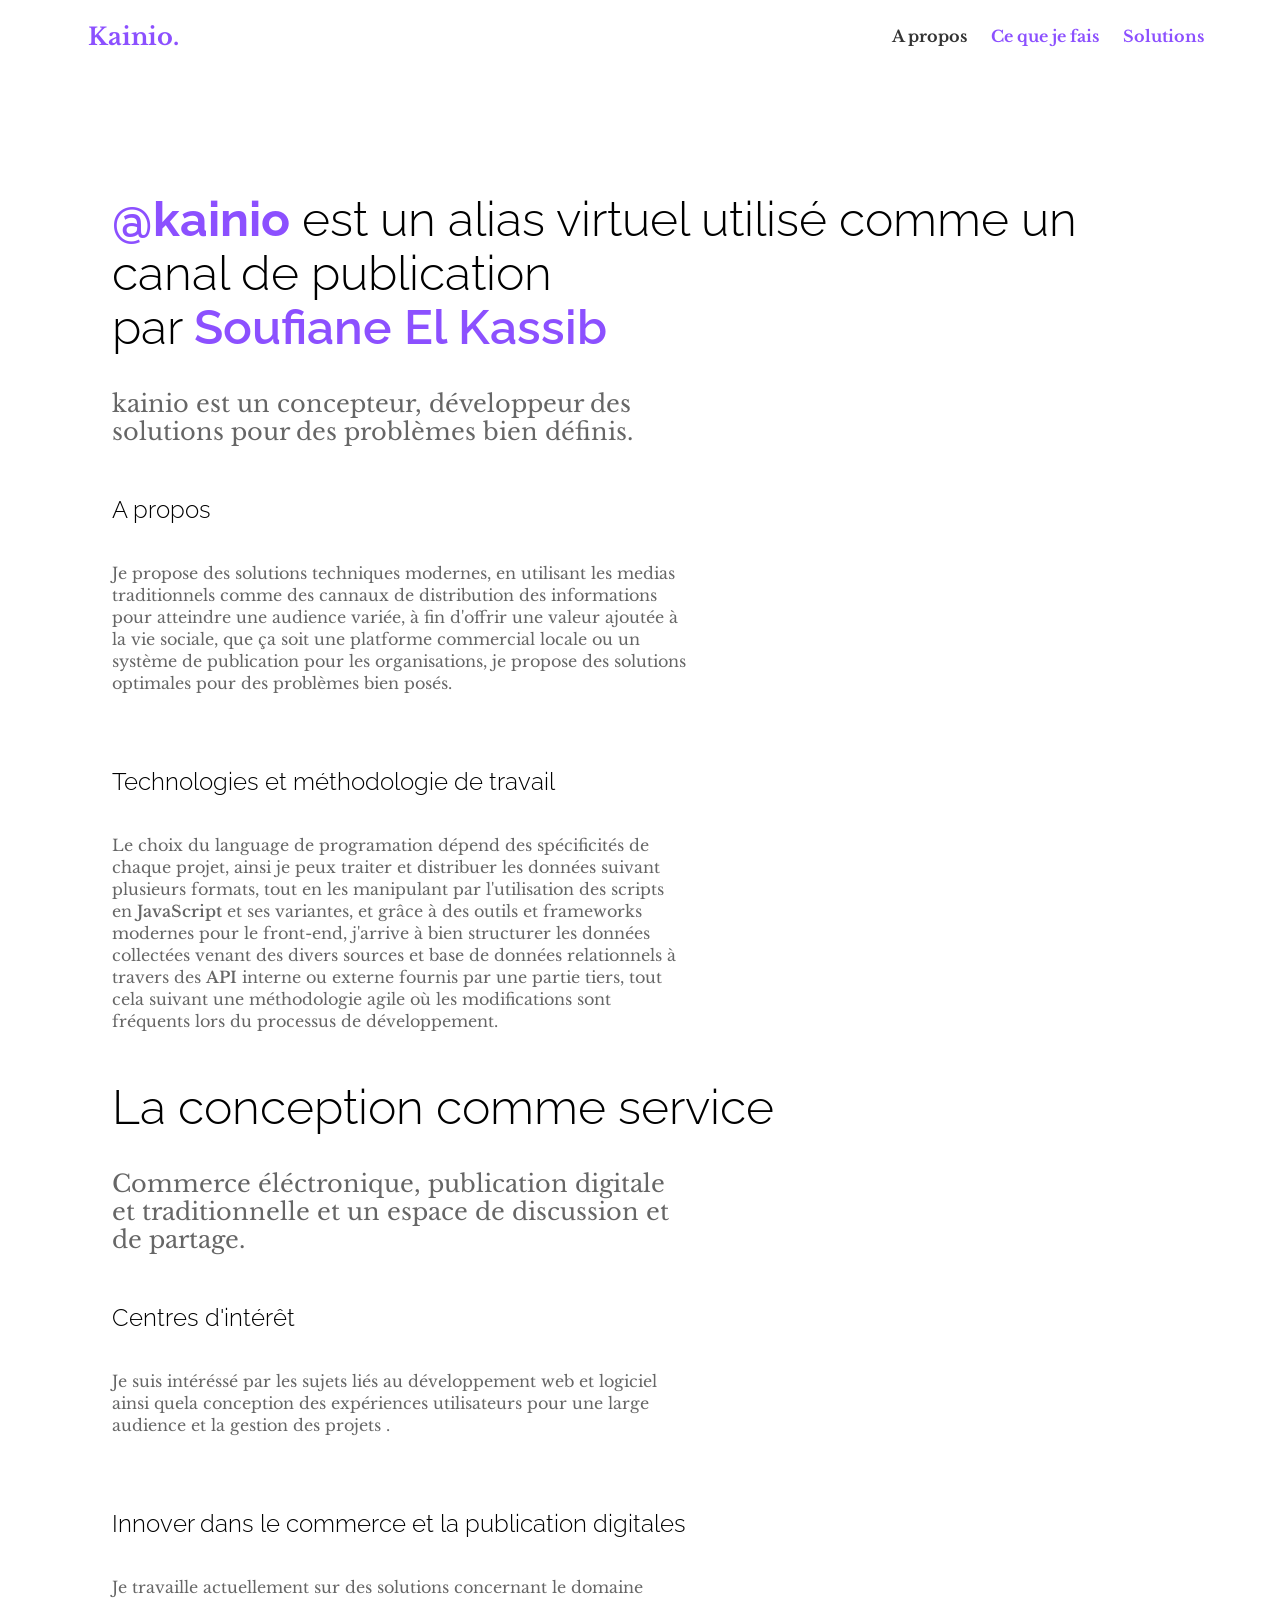
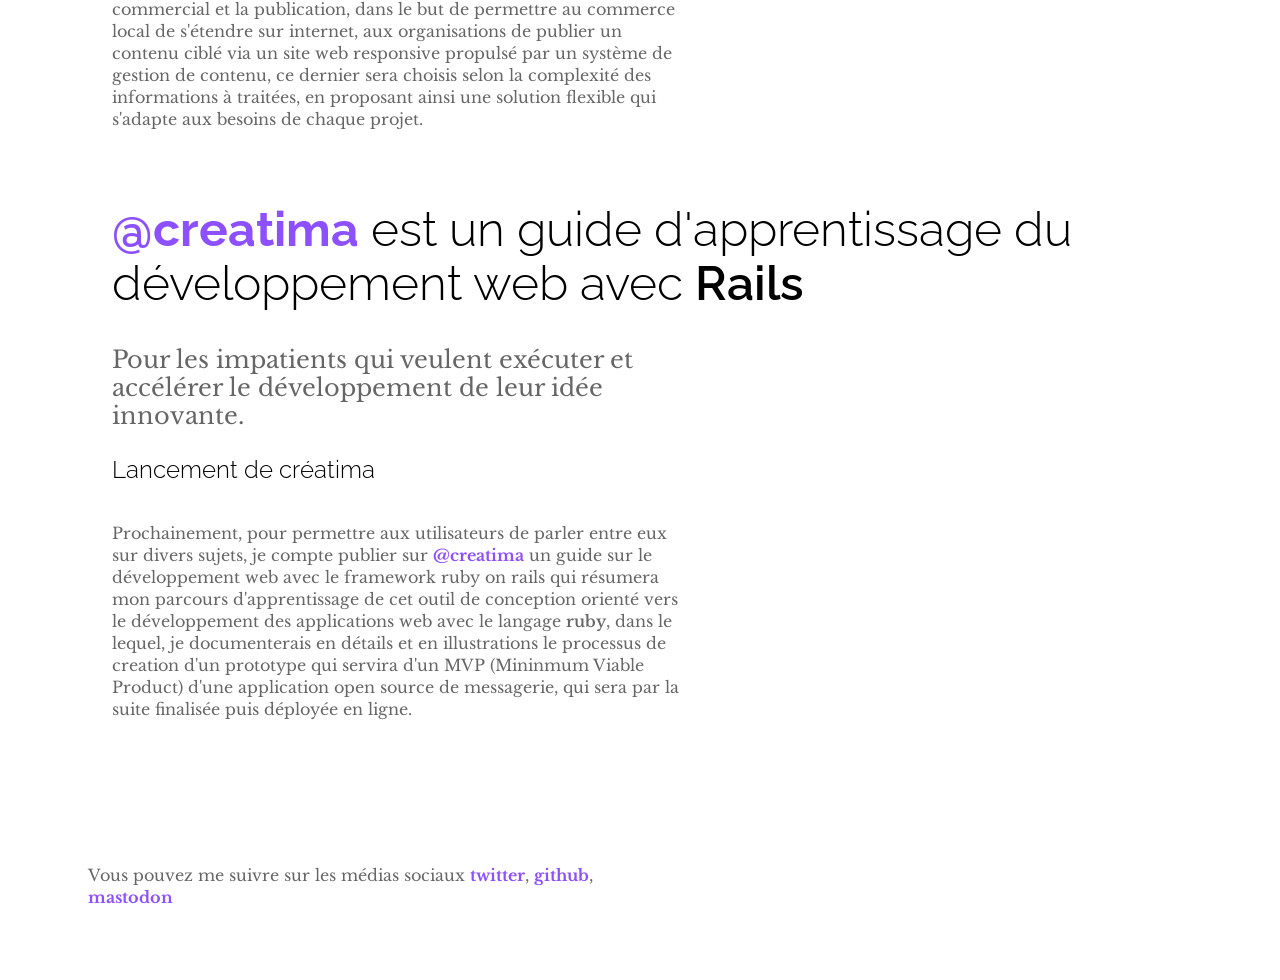
==== commit cc428e43: "Updates" ====
--- a/index.html
+++ b/index.html
@@ -1,6 +1,6 @@
-<!DOCTYPE html><html><head><meta charSet="utf-8"/><meta http-equiv="x-ua-compatible" content="ie=edge"/><meta name="viewport" content="width=device-width, initial-scale=1, shrink-to-fit=no"/><link rel="preload" href="/component---src-layouts-index-js-9b2b6cdb36a402f3b72f.js" as="script"/><link rel="preload" href="/component---src-pages-index-js-2373c951ee673d467520.js" as="script"/><link rel="preload" href="/path---index-a0e39f21c11f6a62c5ab.js" as="script"/><link rel="preload" href="/app-2dec15a805acd97886e7.js" as="script"/><link rel="preload" href="/commons-8f2edf9958f932b635da.js" as="script"/><script id="webpack-manifest">/*<![CDATA[*/window.webpackManifest={"231608221292675":"app-2dec15a805acd97886e7.js","162898551421021":"component---src-pages-404-js-8a17c297d1119d62d0f7.js","35783957827783":"component---src-pages-index-js-2373c951ee673d467520.js","60335399758886":"path----557518bd178906f8d58a.js","254022195166212":"path---404-a0e39f21c11f6a62c5ab.js","142629428675168":"path---index-a0e39f21c11f6a62c5ab.js","178698757827068":"path---404-html-a0e39f21c11f6a62c5ab.js","114276838955818":"component---src-layouts-index-js-9b2b6cdb36a402f3b72f.js"}/*]]>*/</script><title data-react-helmet="true">Soufiane El kassib | Concepteur, développeur web et créateur de solutions.</title><link data-react-helmet="true" href="[object Object]" rel="icon" type="image/x-icon"/><meta data-react-helmet="true" name="description" content="Kainio est Soufiane El kassib concepteur, développeur web et créateur de solutions."/><meta data-react-helmet="true" name="keywords" content="Kainio, Soufiane, El kassib, développeur web, concepteur, Ruby, Javascript, Drupal"/><style id="typography.js">html{font-family:sans-serif;-ms-text-size-adjust:100%;-webkit-text-size-adjust:100%}body{margin:0}article,aside,details,figcaption,figure,footer,header,main,menu,nav,section,summary{display:block}audio,canvas,progress,video{display:inline-block}audio:not([controls]){display:none;height:0}progress{vertical-align:baseline}[hidden],template{display:none}a{background-color:transparent;-webkit-text-decoration-skip:objects}a:active,a:hover{outline-width:0}abbr[title]{border-bottom:none;text-decoration:underline;text-decoration:underline dotted}b,strong{font-weight:inherit;font-weight:bolder}dfn{font-style:italic}h1{font-size:2em;margin:.67em 0}mark{background-color:#ff0;color:#000}small{font-size:80%}sub,sup{font-size:75%;line-height:0;position:relative;vertical-align:baseline}sub{bottom:-.25em}sup{top:-.5em}img{border-style:none}svg:not(:root){overflow:hidden}code,kbd,pre,samp{font-family:monospace,monospace;font-size:1em}figure{margin:1em 40px}hr{box-sizing:content-box;height:0;overflow:visible}button,input,optgroup,select,textarea{font:inherit;margin:0}optgroup{font-weight:700}button,input{overflow:visible}button,select{text-transform:none}[type=reset],[type=submit],button,html [type=button]{-webkit-appearance:button}[type=button]::-moz-focus-inner,[type=reset]::-moz-focus-inner,[type=submit]::-moz-focus-inner,button::-moz-focus-inner{border-style:none;padding:0}[type=button]:-moz-focusring,[type=reset]:-moz-focusring,[type=submit]:-moz-focusring,button:-moz-focusring{outline:1px dotted ButtonText}fieldset{border:1px solid silver;margin:0 2px;padding:.35em .625em .75em}legend{box-sizing:border-box;color:inherit;display:table;max-width:100%;padding:0;white-space:normal}textarea{overflow:auto}[type=checkbox],[type=radio]{box-sizing:border-box;padding:0}[type=number]::-webkit-inner-spin-button,[type=number]::-webkit-outer-spin-button{height:auto}[type=search]{-webkit-appearance:textfield;outline-offset:-2px}[type=search]::-webkit-search-cancel-button,[type=search]::-webkit-search-decoration{-webkit-appearance:none}::-webkit-input-placeholder{color:inherit;opacity:.54}::-webkit-file-upload-button{-webkit-appearance:button;font:inherit}html{font:100%/1.5em 'Libre Baskerville',serif;box-sizing:border-box;overflow-y:scroll;}*{box-sizing:inherit;}*:before{box-sizing:inherit;}*:after{box-sizing:inherit;}body{color:hsla(0,0%,0%,0.8);font-family:'Libre Baskerville',serif;font-weight:400;word-wrap:break-word;font-kerning:normal;-moz-font-feature-settings:"kern", "liga", "clig", "calt";-ms-font-feature-settings:"kern", "liga", "clig", "calt";-webkit-font-feature-settings:"kern", "liga", "clig", "calt";font-feature-settings:"kern", "liga", "clig", "calt";}img{max-width:100%;margin-left:0;margin-right:0;margin-top:0;padding-bottom:0;padding-left:0;padding-right:0;padding-top:0;margin-bottom:1rem;}h1{margin-left:0;margin-right:0;margin-top:0;padding-bottom:0;padding-left:0;padding-right:0;padding-top:0;margin-bottom:1rem;color:hsla(0,0%,0%,1);font-family:'Raleway',sans-serif;font-weight:800;text-rendering:optimizeLegibility;font-size:2rem;line-height:1.1;}h2{margin-left:0;margin-right:0;margin-top:0;padding-bottom:0;padding-left:0;padding-right:0;padding-top:0;margin-bottom:1rem;color:hsla(0,0%,0%,1);font-family:'Raleway',sans-serif;font-weight:800;text-rendering:optimizeLegibility;font-size:1.51572rem;line-height:1.1;}h3{margin-left:0;margin-right:0;margin-top:0;padding-bottom:0;padding-left:0;padding-right:0;padding-top:0;margin-bottom:1rem;color:hsla(0,0%,0%,1);font-family:'Raleway',sans-serif;font-weight:800;text-rendering:optimizeLegibility;font-size:1.31951rem;line-height:1.1;}h4{margin-left:0;margin-right:0;margin-top:0;padding-bottom:0;padding-left:0;padding-right:0;padding-top:0;margin-bottom:1rem;color:hsla(0,0%,0%,1);font-family:'Raleway',sans-serif;font-weight:800;text-rendering:optimizeLegibility;font-size:1rem;line-height:1.1;}h5{margin-left:0;margin-right:0;margin-top:0;padding-bottom:0;padding-left:0;padding-right:0;padding-top:0;margin-bottom:1rem;color:hsla(0,0%,0%,1);font-family:'Raleway',sans-serif;font-weight:800;text-rendering:optimizeLegibility;font-size:0.87055rem;line-height:1.1;}h6{margin-left:0;margin-right:0;margin-top:0;padding-bottom:0;padding-left:0;padding-right:0;padding-top:0;margin-bottom:1rem;color:hsla(0,0%,0%,1);font-family:'Raleway',sans-serif;font-weight:800;text-rendering:optimizeLegibility;font-size:0.81225rem;line-height:1.1;}hgroup{margin-left:0;margin-right:0;margin-top:0;padding-bottom:0;padding-left:0;padding-right:0;padding-top:0;margin-bottom:1rem;}ul{margin-left:1.5rem;margin-right:0;margin-top:0;padding-bottom:0;padding-left:0;padding-right:0;padding-top:0;margin-bottom:1rem;list-style-position:outside;list-style-image:none;}ol{margin-left:1.5rem;margin-right:0;margin-top:0;padding-bottom:0;padding-left:0;padding-right:0;padding-top:0;margin-bottom:1rem;list-style-position:outside;list-style-image:none;}dl{margin-left:0;margin-right:0;margin-top:0;padding-bottom:0;padding-left:0;padding-right:0;padding-top:0;margin-bottom:1rem;}dd{margin-left:0;margin-right:0;margin-top:0;padding-bottom:0;padding-left:0;padding-right:0;padding-top:0;margin-bottom:1rem;}p{margin-left:0;margin-right:0;margin-top:0;padding-bottom:0;padding-left:0;padding-right:0;padding-top:0;margin-bottom:1rem;}figure{margin-left:0;margin-right:0;margin-top:0;padding-bottom:0;padding-left:0;padding-right:0;padding-top:0;margin-bottom:1rem;}pre{margin-left:0;margin-right:0;margin-top:0;padding-bottom:0;padding-left:0;padding-right:0;padding-top:0;margin-bottom:1rem;font-size:0.85rem;line-height:1.5rem;}table{margin-left:0;margin-right:0;margin-top:0;padding-bottom:0;padding-left:0;padding-right:0;padding-top:0;margin-bottom:1rem;font-size:1rem;line-height:1.5rem;border-collapse:collapse;width:100%;}fieldset{margin-left:0;margin-right:0;margin-top:0;padding-bottom:0;padding-left:0;padding-right:0;padding-top:0;margin-bottom:1rem;}blockquote{margin-left:1rem;margin-right:1rem;margin-top:1rem;padding-bottom:0;padding-left:1rem;padding-right:0;padding-top:0;margin-bottom:1rem;color:hsla(0,0%,0%,0.7340000000000001);border-left:4px solid #999;}form{margin-left:0;margin-right:0;margin-top:0;padding-bottom:0;padding-left:0;padding-right:0;padding-top:0;margin-bottom:1rem;}noscript{margin-left:0;margin-right:0;margin-top:0;padding-bottom:0;padding-left:0;padding-right:0;padding-top:0;margin-bottom:1rem;}iframe{margin-left:0;margin-right:0;margin-top:0;padding-bottom:0;padding-left:0;padding-right:0;padding-top:0;margin-bottom:1rem;}hr{margin-left:0;margin-right:0;margin-top:0;padding-bottom:0;padding-left:0;padding-right:0;padding-top:0;margin-bottom:calc(1rem - 1px);background:hsla(0,0%,0%,0.2);border:none;height:1px;}address{margin-left:0;margin-right:0;margin-top:0;padding-bottom:0;padding-left:0;padding-right:0;padding-top:0;margin-bottom:1rem;}b{font-weight:700;}strong{font-weight:700;}dt{font-weight:700;}th{font-weight:700;}li{margin-bottom:calc(1rem / 2);}ol li{padding-left:0;}ul li{padding-left:0;}li > ol{margin-left:1.5rem;margin-bottom:calc(1rem / 2);margin-top:calc(1rem / 2);}li > ul{margin-left:1.5rem;margin-bottom:calc(1rem / 2);margin-top:calc(1rem / 2);}blockquote *:last-child{margin-bottom:0;}li *:last-child{margin-bottom:0;}p *:last-child{margin-bottom:0;}li > p{margin-bottom:calc(1rem / 2);}code{font-size:0.85rem;line-height:1.5rem;}kbd{font-size:0.85rem;line-height:1.5rem;}samp{font-size:0.85rem;line-height:1.5rem;}abbr{border-bottom:1px dotted hsla(0,0%,0%,0.5);cursor:help;}acronym{border-bottom:1px dotted hsla(0,0%,0%,0.5);cursor:help;}abbr[title]{border-bottom:1px dotted hsla(0,0%,0%,0.5);cursor:help;text-decoration:none;}thead{text-align:left;}td,th{text-align:left;border-bottom:1px solid hsla(0,0%,0%,0.12);font-feature-settings:"tnum";-moz-font-feature-settings:"tnum";-ms-font-feature-settings:"tnum";-webkit-font-feature-settings:"tnum";padding-left:1rem;padding-right:1rem;padding-top:0.75rem;padding-bottom:calc(0.75rem - 1px);}th:first-child,td:first-child{padding-left:0;}th:last-child,td:last-child{padding-right:0;}@media only screen and (max-width:480px){html{font-size:80%;line-height:1.5em;}}a{font-weight:bold;color:#00f;text-decoration:none;}a:hover{text-decoration:underline;}</style><link href="//fonts.googleapis.com/css?family=Raleway:800|Libre+Baskerville:400,400i,700" rel="stylesheet" type="text/css"/><script>/*<![CDATA[*/!function(e,t,r){function n(){for(;d[0]&&"loaded"==d[0][f];)c=d.shift(),c[o]=!i.parentNode.insertBefore(c,i)}for(var s,a,c,d=[],i=e.scripts[0],o="onreadystatechange",f="readyState";s=r.shift();)a=e.createElement(t),"async"in i?(a.async=!1,e.head.appendChild(a)):i[f]?(d.push(a),a[o]=n):e.write("<"+t+' src="'+s+'" defer></'+t+">"),a.src=s}(document,"script",["/commons-8f2edf9958f932b635da.js","/app-2dec15a805acd97886e7.js","/path---index-a0e39f21c11f6a62c5ab.js","/component---src-pages-index-js-2373c951ee673d467520.js","/component---src-layouts-index-js-9b2b6cdb36a402f3b72f.js"])/*]]>*/</script><style id="gatsby-inlined-css">/*!
+<!DOCTYPE html><html><head><meta charSet="utf-8"/><meta http-equiv="x-ua-compatible" content="ie=edge"/><meta name="viewport" content="width=device-width, initial-scale=1, shrink-to-fit=no"/><link rel="preload" href="/component---src-layouts-index-js-9b2b6cdb36a402f3b72f.js" as="script"/><link rel="preload" href="/component---src-pages-index-js-c36d89f96bdef4c54b11.js" as="script"/><link rel="preload" href="/path---index-a0e39f21c11f6a62c5ab.js" as="script"/><link rel="preload" href="/app-2dec15a805acd97886e7.js" as="script"/><link rel="preload" href="/commons-8f2edf9958f932b635da.js" as="script"/><script id="webpack-manifest">/*<![CDATA[*/window.webpackManifest={"231608221292675":"app-2dec15a805acd97886e7.js","162898551421021":"component---src-pages-404-js-8a17c297d1119d62d0f7.js","35783957827783":"component---src-pages-index-js-c36d89f96bdef4c54b11.js","60335399758886":"path----557518bd178906f8d58a.js","254022195166212":"path---404-a0e39f21c11f6a62c5ab.js","142629428675168":"path---index-a0e39f21c11f6a62c5ab.js","178698757827068":"path---404-html-a0e39f21c11f6a62c5ab.js","114276838955818":"component---src-layouts-index-js-9b2b6cdb36a402f3b72f.js"}/*]]>*/</script><title data-react-helmet="true">Soufiane El kassib | Concepteur, développeur web et créateur de solutions.</title><link data-react-helmet="true" href="[object Object]" rel="icon" type="image/x-icon"/><meta data-react-helmet="true" name="description" content="Kainio est Soufiane El kassib concepteur, développeur web et créateur de solutions."/><meta data-react-helmet="true" name="keywords" content="Kainio, Soufiane, El kassib, développeur web, concepteur, Ruby, Javascript, Drupal"/><style id="typography.js">html{font-family:sans-serif;-ms-text-size-adjust:100%;-webkit-text-size-adjust:100%}body{margin:0}article,aside,details,figcaption,figure,footer,header,main,menu,nav,section,summary{display:block}audio,canvas,progress,video{display:inline-block}audio:not([controls]){display:none;height:0}progress{vertical-align:baseline}[hidden],template{display:none}a{background-color:transparent;-webkit-text-decoration-skip:objects}a:active,a:hover{outline-width:0}abbr[title]{border-bottom:none;text-decoration:underline;text-decoration:underline dotted}b,strong{font-weight:inherit;font-weight:bolder}dfn{font-style:italic}h1{font-size:2em;margin:.67em 0}mark{background-color:#ff0;color:#000}small{font-size:80%}sub,sup{font-size:75%;line-height:0;position:relative;vertical-align:baseline}sub{bottom:-.25em}sup{top:-.5em}img{border-style:none}svg:not(:root){overflow:hidden}code,kbd,pre,samp{font-family:monospace,monospace;font-size:1em}figure{margin:1em 40px}hr{box-sizing:content-box;height:0;overflow:visible}button,input,optgroup,select,textarea{font:inherit;margin:0}optgroup{font-weight:700}button,input{overflow:visible}button,select{text-transform:none}[type=reset],[type=submit],button,html [type=button]{-webkit-appearance:button}[type=button]::-moz-focus-inner,[type=reset]::-moz-focus-inner,[type=submit]::-moz-focus-inner,button::-moz-focus-inner{border-style:none;padding:0}[type=button]:-moz-focusring,[type=reset]:-moz-focusring,[type=submit]:-moz-focusring,button:-moz-focusring{outline:1px dotted ButtonText}fieldset{border:1px solid silver;margin:0 2px;padding:.35em .625em .75em}legend{box-sizing:border-box;color:inherit;display:table;max-width:100%;padding:0;white-space:normal}textarea{overflow:auto}[type=checkbox],[type=radio]{box-sizing:border-box;padding:0}[type=number]::-webkit-inner-spin-button,[type=number]::-webkit-outer-spin-button{height:auto}[type=search]{-webkit-appearance:textfield;outline-offset:-2px}[type=search]::-webkit-search-cancel-button,[type=search]::-webkit-search-decoration{-webkit-appearance:none}::-webkit-input-placeholder{color:inherit;opacity:.54}::-webkit-file-upload-button{-webkit-appearance:button;font:inherit}html{font:100%/1.5em 'Libre Baskerville',serif;box-sizing:border-box;overflow-y:scroll;}*{box-sizing:inherit;}*:before{box-sizing:inherit;}*:after{box-sizing:inherit;}body{color:hsla(0,0%,0%,0.8);font-family:'Libre Baskerville',serif;font-weight:400;word-wrap:break-word;font-kerning:normal;-moz-font-feature-settings:"kern", "liga", "clig", "calt";-ms-font-feature-settings:"kern", "liga", "clig", "calt";-webkit-font-feature-settings:"kern", "liga", "clig", "calt";font-feature-settings:"kern", "liga", "clig", "calt";}img{max-width:100%;margin-left:0;margin-right:0;margin-top:0;padding-bottom:0;padding-left:0;padding-right:0;padding-top:0;margin-bottom:1rem;}h1{margin-left:0;margin-right:0;margin-top:0;padding-bottom:0;padding-left:0;padding-right:0;padding-top:0;margin-bottom:1rem;color:hsla(0,0%,0%,1);font-family:'Raleway',sans-serif;font-weight:800;text-rendering:optimizeLegibility;font-size:2rem;line-height:1.1;}h2{margin-left:0;margin-right:0;margin-top:0;padding-bottom:0;padding-left:0;padding-right:0;padding-top:0;margin-bottom:1rem;color:hsla(0,0%,0%,1);font-family:'Raleway',sans-serif;font-weight:800;text-rendering:optimizeLegibility;font-size:1.51572rem;line-height:1.1;}h3{margin-left:0;margin-right:0;margin-top:0;padding-bottom:0;padding-left:0;padding-right:0;padding-top:0;margin-bottom:1rem;color:hsla(0,0%,0%,1);font-family:'Raleway',sans-serif;font-weight:800;text-rendering:optimizeLegibility;font-size:1.31951rem;line-height:1.1;}h4{margin-left:0;margin-right:0;margin-top:0;padding-bottom:0;padding-left:0;padding-right:0;padding-top:0;margin-bottom:1rem;color:hsla(0,0%,0%,1);font-family:'Raleway',sans-serif;font-weight:800;text-rendering:optimizeLegibility;font-size:1rem;line-height:1.1;}h5{margin-left:0;margin-right:0;margin-top:0;padding-bottom:0;padding-left:0;padding-right:0;padding-top:0;margin-bottom:1rem;color:hsla(0,0%,0%,1);font-family:'Raleway',sans-serif;font-weight:800;text-rendering:optimizeLegibility;font-size:0.87055rem;line-height:1.1;}h6{margin-left:0;margin-right:0;margin-top:0;padding-bottom:0;padding-left:0;padding-right:0;padding-top:0;margin-bottom:1rem;color:hsla(0,0%,0%,1);font-family:'Raleway',sans-serif;font-weight:800;text-rendering:optimizeLegibility;font-size:0.81225rem;line-height:1.1;}hgroup{margin-left:0;margin-right:0;margin-top:0;padding-bottom:0;padding-left:0;padding-right:0;padding-top:0;margin-bottom:1rem;}ul{margin-left:1.5rem;margin-right:0;margin-top:0;padding-bottom:0;padding-left:0;padding-right:0;padding-top:0;margin-bottom:1rem;list-style-position:outside;list-style-image:none;}ol{margin-left:1.5rem;margin-right:0;margin-top:0;padding-bottom:0;padding-left:0;padding-right:0;padding-top:0;margin-bottom:1rem;list-style-position:outside;list-style-image:none;}dl{margin-left:0;margin-right:0;margin-top:0;padding-bottom:0;padding-left:0;padding-right:0;padding-top:0;margin-bottom:1rem;}dd{margin-left:0;margin-right:0;margin-top:0;padding-bottom:0;padding-left:0;padding-right:0;padding-top:0;margin-bottom:1rem;}p{margin-left:0;margin-right:0;margin-top:0;padding-bottom:0;padding-left:0;padding-right:0;padding-top:0;margin-bottom:1rem;}figure{margin-left:0;margin-right:0;margin-top:0;padding-bottom:0;padding-left:0;padding-right:0;padding-top:0;margin-bottom:1rem;}pre{margin-left:0;margin-right:0;margin-top:0;padding-bottom:0;padding-left:0;padding-right:0;padding-top:0;margin-bottom:1rem;font-size:0.85rem;line-height:1.5rem;}table{margin-left:0;margin-right:0;margin-top:0;padding-bottom:0;padding-left:0;padding-right:0;padding-top:0;margin-bottom:1rem;font-size:1rem;line-height:1.5rem;border-collapse:collapse;width:100%;}fieldset{margin-left:0;margin-right:0;margin-top:0;padding-bottom:0;padding-left:0;padding-right:0;padding-top:0;margin-bottom:1rem;}blockquote{margin-left:1rem;margin-right:1rem;margin-top:1rem;padding-bottom:0;padding-left:1rem;padding-right:0;padding-top:0;margin-bottom:1rem;color:hsla(0,0%,0%,0.7340000000000001);border-left:4px solid #999;}form{margin-left:0;margin-right:0;margin-top:0;padding-bottom:0;padding-left:0;padding-right:0;padding-top:0;margin-bottom:1rem;}noscript{margin-left:0;margin-right:0;margin-top:0;padding-bottom:0;padding-left:0;padding-right:0;padding-top:0;margin-bottom:1rem;}iframe{margin-left:0;margin-right:0;margin-top:0;padding-bottom:0;padding-left:0;padding-right:0;padding-top:0;margin-bottom:1rem;}hr{margin-left:0;margin-right:0;margin-top:0;padding-bottom:0;padding-left:0;padding-right:0;padding-top:0;margin-bottom:calc(1rem - 1px);background:hsla(0,0%,0%,0.2);border:none;height:1px;}address{margin-left:0;margin-right:0;margin-top:0;padding-bottom:0;padding-left:0;padding-right:0;padding-top:0;margin-bottom:1rem;}b{font-weight:700;}strong{font-weight:700;}dt{font-weight:700;}th{font-weight:700;}li{margin-bottom:calc(1rem / 2);}ol li{padding-left:0;}ul li{padding-left:0;}li > ol{margin-left:1.5rem;margin-bottom:calc(1rem / 2);margin-top:calc(1rem / 2);}li > ul{margin-left:1.5rem;margin-bottom:calc(1rem / 2);margin-top:calc(1rem / 2);}blockquote *:last-child{margin-bottom:0;}li *:last-child{margin-bottom:0;}p *:last-child{margin-bottom:0;}li > p{margin-bottom:calc(1rem / 2);}code{font-size:0.85rem;line-height:1.5rem;}kbd{font-size:0.85rem;line-height:1.5rem;}samp{font-size:0.85rem;line-height:1.5rem;}abbr{border-bottom:1px dotted hsla(0,0%,0%,0.5);cursor:help;}acronym{border-bottom:1px dotted hsla(0,0%,0%,0.5);cursor:help;}abbr[title]{border-bottom:1px dotted hsla(0,0%,0%,0.5);cursor:help;text-decoration:none;}thead{text-align:left;}td,th{text-align:left;border-bottom:1px solid hsla(0,0%,0%,0.12);font-feature-settings:"tnum";-moz-font-feature-settings:"tnum";-ms-font-feature-settings:"tnum";-webkit-font-feature-settings:"tnum";padding-left:1rem;padding-right:1rem;padding-top:0.75rem;padding-bottom:calc(0.75rem - 1px);}th:first-child,td:first-child{padding-left:0;}th:last-child,td:last-child{padding-right:0;}@media only screen and (max-width:480px){html{font-size:80%;line-height:1.5em;}}a{font-weight:bold;color:#00f;text-decoration:none;}a:hover{text-decoration:underline;}</style><link href="//fonts.googleapis.com/css?family=Raleway:800|Libre+Baskerville:400,400i,700" rel="stylesheet" type="text/css"/><script>/*<![CDATA[*/!function(e,t,r){function n(){for(;d[0]&&"loaded"==d[0][f];)c=d.shift(),c[o]=!i.parentNode.insertBefore(c,i)}for(var s,a,c,d=[],i=e.scripts[0],o="onreadystatechange",f="readyState";s=r.shift();)a=e.createElement(t),"async"in i?(a.async=!1,e.head.appendChild(a)):i[f]?(d.push(a),a[o]=n):e.write("<"+t+' src="'+s+'" defer></'+t+">"),a.src=s}(document,"script",["/commons-8f2edf9958f932b635da.js","/app-2dec15a805acd97886e7.js","/path---index-a0e39f21c11f6a62c5ab.js","/component---src-pages-index-js-c36d89f96bdef4c54b11.js","/component---src-layouts-index-js-9b2b6cdb36a402f3b72f.js"])/*]]>*/</script><style id="gatsby-inlined-css">/*!
  * inuitcss, by @csswizardry
  *
  * github.com/inuitcss | inuitcss.com
  */@-webkit-keyframes fadein{0%{opacity:0}to{opacity:1}}@keyframes fadein{0%{opacity:0}to{opacity:1}}
-/*! normalize.css v4.1.1 | MIT License | github.com/necolas/normalize.css */html{font-family:sans-serif;-ms-text-size-adjust:100%;-webkit-text-size-adjust:100%}body{margin:0}article,aside,details,figcaption,figure,footer,header,main,menu,nav,section,summary{display:block}audio,canvas,progress,video{display:inline-block}audio:not([controls]){display:none;height:0}progress{vertical-align:baseline}[hidden],template{display:none}a{background-color:transparent;-webkit-text-decoration-skip:objects}a:active,a:hover{outline-width:0}abbr[title]{border-bottom:none;text-decoration:underline;text-decoration:underline dotted}b,strong{font-weight:inherit;font-weight:bolder}dfn{font-style:italic}h1{font-size:2em;margin:.67em 0}mark{background-color:#ff0;color:#000}small{font-size:80%}sub,sup{font-size:75%;line-height:0;position:relative;vertical-align:baseline}sub{bottom:-.25em}sup{top:-.5em}img{border-style:none}svg:not(:root){overflow:hidden}code,kbd,pre,samp{font-family:monospace,monospace;font-size:1em}figure{margin:1em 40px}hr{box-sizing:content-box;height:0;overflow:visible}button,input,optgroup,select,textarea{font:inherit;margin:0}optgroup{font-weight:700}button,input{overflow:visible}button,select{text-transform:none}[type=reset],[type=submit],button,html [type=button]{-webkit-appearance:button}[type=button]::-moz-focus-inner,[type=reset]::-moz-focus-inner,[type=submit]::-moz-focus-inner,button::-moz-focus-inner{border-style:none;padding:0}[type=button]:-moz-focusring,[type=reset]:-moz-focusring,[type=submit]:-moz-focusring,button:-moz-focusring{outline:1px dotted ButtonText}fieldset{border:1px solid silver;margin:0 2px;padding:.35em .625em .75em}legend{box-sizing:border-box;color:inherit;display:table;max-width:100%;padding:0;white-space:normal}textarea{overflow:auto}[type=checkbox],[type=radio]{box-sizing:border-box;padding:0}[type=number]::-webkit-inner-spin-button,[type=number]::-webkit-outer-spin-button{height:auto}[type=search]{-webkit-appearance:textfield;outline-offset:-2px}[type=search]::-webkit-search-cancel-button,[type=search]::-webkit-search-decoration{-webkit-appearance:none}::-webkit-input-placeholder{color:inherit;opacity:.54}::-webkit-file-upload-button{-webkit-appearance:button;font:inherit}blockquote,body,caption,dd,dl,fieldset,figure,form,h1,h2,h3,h4,h5,h6,hr,legend,ol,p,pre,table,td,th,ul{margin:0;padding:0}abbr[title],dfn[title]{cursor:help}ins,u{text-decoration:none}ins{border-bottom:1px solid}address,blockquote,dl,fieldset,figure,h1,h2,h3,h4,h5,h6,hr,ol,p,pre,table,ul{margin-bottom:24px;margin-bottom:1.5rem}dd,ol,ul{margin-left:48px;margin-left:3rem}.brand-font,.grommet{font-family:Libre Baskerville,serif}.grommet{font-size:16px;font-size:1rem;line-height:24px}@media screen and (min-width:45em){.grommet h1:not(.grommetux-heading){font-size:48px;font-size:3rem;line-height:1.125}}@media screen and (max-width:44.9375em){.grommet h1:not(.grommetux-heading){font-size:36px;font-size:2.25rem;line-height:1.125}}@media screen and (min-width:45em){.grommet h2:not(.grommetux-heading){font-size:36px;font-size:2.25rem;line-height:1.23}}@media screen and (max-width:44.9375em){.grommet h2:not(.grommetux-heading){font-size:30px;font-size:1.875rem;line-height:1.23}}.grommet h3:not(.grommetux-heading){font-size:24px;line-height:1.333}.grommet h4:not(.grommetux-heading){font-size:18px;line-height:1.333}.grommet h5:not(.grommetux-heading),.grommet h6:not(.grommetux-heading){font-size:16px;line-height:1.375}.grommet h1:not(.grommetux-heading),.grommet h2:not(.grommetux-heading),.grommet h3:not(.grommetux-heading),.grommet h4:not(.grommetux-heading),.grommet h5:not(.grommetux-heading),.grommet h6:not(.grommetux-heading){font-weight:300;max-width:100%}.grommet h1:not(.grommetux-heading) .grommetux-anchor,.grommet h1:not(.grommetux-heading) a,.grommet h2:not(.grommetux-heading) .grommetux-anchor,.grommet h2:not(.grommetux-heading) a,.grommet h3:not(.grommetux-heading) .grommetux-anchor,.grommet h3:not(.grommetux-heading) a,.grommet h4:not(.grommetux-heading) .grommetux-anchor,.grommet h4:not(.grommetux-heading) a,.grommet h5:not(.grommetux-heading) .grommetux-anchor,.grommet h5:not(.grommetux-heading) a,.grommet h6:not(.grommetux-heading) .grommetux-anchor,.grommet h6:not(.grommetux-heading) a{color:inherit;text-decoration:none}.grommet h1:not(.grommetux-heading) .grommetux-anchor:hover,.grommet h1:not(.grommetux-heading) a:hover,.grommet h2:not(.grommetux-heading) .grommetux-anchor:hover,.grommet h2:not(.grommetux-heading) a:hover,.grommet h3:not(.grommetux-heading) .grommetux-anchor:hover,.grommet h3:not(.grommetux-heading) a:hover,.grommet h4:not(.grommetux-heading) .grommetux-anchor:hover,.grommet h4:not(.grommetux-heading) a:hover,.grommet h5:not(.grommetux-heading) .grommetux-anchor:hover,.grommet h5:not(.grommetux-heading) a:hover,.grommet h6:not(.grommetux-heading) .grommetux-anchor:hover,.grommet h6:not(.grommetux-heading) a:hover{text-decoration:none}.grommet dd,.grommet li:not([class^=grommetux-]){max-width:576px;margin-left:0;font-size:16px;font-weight:300;line-height:1.375;color:#666}.grommet dd{font-size:16px;font-weight:300;line-height:1.375;margin-bottom:12px}.grommet p:not(.grommetux-paragraph){max-width:576px;margin-left:0;margin-top:24px;margin-bottom:24px;font-size:16px;font-weight:300;line-height:1.375;color:#666}.grommet blockquote{font-size:36px;font-size:2.25rem;line-height:1.33333;margin-top:24px;margin-bottom:24px}.grommet b,.grommet strong{font-weight:600}.grommet code{font-family:Consolas,Menlo,DejaVu Sans Mono,Liberation Mono,monospace}.grommet .large-number-font{font-family:Arial,sans-serif}.grommet .secondary{color:#666}.grommet .error{color:#ff856b}.grommet .grommetux-background-color-index--dark .secondary,.grommet .grommetux-background-color-index--dark dd,.grommet .grommetux-background-color-index--dark p:not(.grommetux-paragraph),.grommet .grommetux-background-color-index--light .grommetux-background-color-index--dark .secondary,.grommet .grommetux-background-color-index--light .grommetux-background-color-index--dark dd,.grommet .grommetux-background-color-index--light .grommetux-background-color-index--dark p:not(.grommetux-paragraph){color:hsla(0,0%,100%,.85)}.grommet .grommetux-background-color-index--dark .error,.grommet .grommetux-background-color-index--light .grommetux-background-color-index--dark .error{color:#f59f9f}.grommet .grommetux-background-color-index--dark .grommetux-background-color-index--light dd,.grommet .grommetux-background-color-index--dark .grommetux-background-color-index--light p:not(.grommetux-paragraph),.grommet .grommetux-background-color-index--light dd,.grommet .grommetux-background-color-index--light p:not(.grommetux-paragraph){color:#333}.grommet .grommetux-background-color-index--dark .grommetux-background-color-index--light .secondary,.grommet .grommetux-background-color-index--light .secondary{color:#666}.grommet .grommetux-background-color-index--dark .grommetux-background-color-index--light .error,.grommet .grommetux-background-color-index--light .error{color:#ff856b}.grommet input:not(.grommetux-check-box__input),.grommet input:not(.grommetux-input),.grommet select,.grommet textarea{font-size:16px;font-size:1rem;line-height:1.5;padding:11px 23px;border:1px solid rgba(0,0,0,.15);border-radius:4px;outline:none;background-color:transparent;color:inherit;font:inherit;margin:0}.grommet input:not(.grommetux-check-box__input):focus,.grommet input:not(.grommetux-input):focus,.grommet select:focus,.grommet textarea:focus{border-width:2px;border-color:#c3a4fe;padding:10px 22px}.grommet input:not(.grommetux-check-box__input)::-moz-focus-inner,.grommet input:not(.grommetux-input)::-moz-focus-inner,.grommet select::-moz-focus-inner,.grommet textarea::-moz-focus-inner{border:none;outline:none}.grommet input:not(.grommetux-check-box__input)::-webkit-input-placeholder,.grommet input:not(.grommetux-input)::-webkit-input-placeholder,.grommet select::-webkit-input-placeholder,.grommet textarea::-webkit-input-placeholder{color:#aaa}.grommet input:not(.grommetux-check-box__input)::-moz-placeholder,.grommet input:not(.grommetux-input)::-moz-placeholder,.grommet select::-moz-placeholder,.grommet textarea::-moz-placeholder{color:#aaa}.grommet input:not(.grommetux-check-box__input):-ms-input-placeholder,.grommet input:not(.grommetux-input):-ms-input-placeholder,.grommet select:-ms-input-placeholder,.grommet textarea:-ms-input-placeholder{color:#aaa}.grommet input:not(.grommetux-check-box__input).error,.grommet input:not(.grommetux-input).error,.grommet select.error,.grommet textarea.error{border-color:#ff856b}.grommet input[type=button],.grommet input[type=submit]{text-align:center;line-height:inherit}.grommet select{border-color:rgba(0,0,0,.15);padding-right:48px;-webkit-appearance:none;-moz-appearance:none;background:url([data-uri]) no-repeat center right 12px;cursor:pointer}.grommet select::-moz-focus-inner{border:none}.grommet select.plain{border:none}.grommet select:focus{padding-right:48px}.grommet input[type=range]{position:relative;-webkit-appearance:none;border-color:transparent;height:24px;padding:0;cursor:pointer;overflow-x:hidden}.grommet input[type=range]:focus{outline:none}.grommet input[type=range]::-moz-focus-inner,.grommet input[type=range]::-moz-focus-outer{border:none}.grommet input[type=range]::-webkit-slider-runnable-track{width:100%;height:2px;background-color:rgba(51,51,51,.2)}.grommet input[type=range]::-webkit-slider-thumb{-webkit-appearance:none;position:relative;height:24px;width:24px;overflow:visible;margin-top:-11px;border:2px solid #8c50ff;border-radius:24px;background-color:#fff;cursor:pointer}.grommet input[type=range]::-webkit-slider-thumb:hover{border-color:#000}.grommet input[type=range]::-moz-range-track{width:100%;height:2px;background-color:rgba(51,51,51,.2)}.grommet input[type=range]::-moz-range-thumb{position:relative;height:24px;width:24px;overflow:visible;border:2px solid #8c50ff;height:20px;width:20px;border-radius:24px;background-color:#fff}.grommet input[type=range]:hover::-moz-range-thumb{border-color:#000}.grommet input[type=range]::-ms-track{width:100%;height:2px;background-color:rgba(51,51,51,.2);border-color:transparent;color:transparent}.grommet input[type=range]::-ms-fill-lower{background:#8c50ff;border-color:transparent}.grommet input[type=range]::-ms-fill-upper{background:rgba(51,51,51,.2);border-color:transparent}.grommet input[type=range]::-ms-thumb{position:relative;height:24px;width:24px;overflow:visible;border:2px solid #666;height:20px;width:20px;border-radius:24px;background-color:#fff}.grommet input[type=range]:hover::-ms-thumb{border-color:#000}.grommet .grommetux-background-color-index--dark input[type=range]::-webkit-slider-runnable-track,.grommet .grommetux-background-color-index--light .grommetux-background-color-index--dark input[type=range]::-webkit-slider-runnable-track{background-color:hsla(0,0%,100%,.2)}.grommet .grommetux-background-color-index--dark input[type=range]::-webkit-slider-thumb,.grommet .grommetux-background-color-index--light .grommetux-background-color-index--dark input[type=range]::-webkit-slider-thumb{background-color:#fff;border:2px solid #fff}.grommet .grommetux-background-color-index--dark input[type=range]::-moz-range-thumb,.grommet .grommetux-background-color-index--light .grommetux-background-color-index--dark input[type=range]::-moz-range-thumb{background-color:#fff;border:2px solid #fff}.grommet .grommetux-background-color-index--dark input[type=range]::-ms-fill-lower,.grommet .grommetux-background-color-index--light .grommetux-background-color-index--dark input[type=range]::-ms-fill-lower{background:#fff}.grommet .grommetux-background-color-index--dark input[type=range]::-ms-fill-upper,.grommet .grommetux-background-color-index--light .grommetux-background-color-index--dark input[type=range]::-ms-fill-upper{background:hsla(0,0%,100%,.2)}.grommet .grommetux-background-color-index--dark input[type=range]::-ms-thumb,.grommet .grommetux-background-color-index--light .grommetux-background-color-index--dark input[type=range]::-ms-thumb{border-color:#fff}.grommet .grommetux-background-color-index--dark input[type=range]:hover::-ms-thumb,.grommet .grommetux-background-color-index--light .grommetux-background-color-index--dark input[type=range]:hover::-ms-thumb{border-color:#fff;background-color:#fff}.grommet .grommetux-background-color-index--dark .grommetux-background-color-index--light input[type=range]::-webkit-slider-runnable-track,.grommet .grommetux-background-color-index--light input[type=range]::-webkit-slider-runnable-track{background-color:rgba(51,51,51,.2)}.grommet .grommetux-background-color-index--dark .grommetux-background-color-index--light input[type=range]::-webkit-slider-thumb,.grommet .grommetux-background-color-index--light input[type=range]::-webkit-slider-thumb{background-color:#000;border:2px solid #000}.grommet .grommetux-background-color-index--dark .grommetux-background-color-index--light input[type=range]::-moz-range-thumb,.grommet .grommetux-background-color-index--light input[type=range]::-moz-range-thumb{background-color:#000;border:2px solid #000}.grommet .grommetux-background-color-index--dark .grommetux-background-color-index--light input[type=range]::-ms-fill-lower,.grommet .grommetux-background-color-index--light input[type=range]::-ms-fill-lower{background:#8c50ff}.grommet .grommetux-background-color-index--dark .grommetux-background-color-index--light input[type=range]::-ms-fill-upper,.grommet .grommetux-background-color-index--light input[type=range]::-ms-fill-upper{background:rgba(51,51,51,.2)}.grommet .grommetux-background-color-index--dark .grommetux-background-color-index--light input[type=range]::-ms-thumb,.grommet .grommetux-background-color-index--light input[type=range]::-ms-thumb{border-color:#666}.grommet .grommetux-background-color-index--dark .grommetux-background-color-index--light input[type=range]:hover::-ms-thumb,.grommet .grommetux-background-color-index--light input[type=range]:hover::-ms-thumb{border-color:#000;background-color:#fff}.grommet{box-sizing:border-box;font-size:1em;line-height:1.5;background-color:#fff;color:#333;-webkit-text-size-adjust:100%;-ms-text-size-adjust:100%;-moz-osx-font-smoothing:grayscale;-webkit-font-smoothing:antialiased}.grommet li>ol,.grommet li>ul{margin-bottom:0}.grommet img{max-width:100%;font-style:italic;vertical-align:middle}.grommet.rtl{direction:rtl}.grommet *{box-sizing:inherit}.grommetux-accordion-panel{margin:3px}.grommetux-accordion-panel__header{color:#666}.grommetux-background-color-index--dark .grommetux-accordion-panel__header,.grommetux-background-color-index--light .grommetux-background-color-index--dark .grommetux-accordion-panel__header{color:hsla(0,0%,100%,.85)}.grommetux-background-color-index--dark .grommetux-background-color-index--light .grommetux-accordion-panel__header,.grommetux-background-color-index--light .grommetux-accordion-panel__header{color:#666}.grommetux-accordion-panel__header:hover{color:#000}.grommetux-background-color-index--dark .grommetux-accordion-panel__header:hover,.grommetux-background-color-index--light .grommetux-background-color-index--dark .grommetux-accordion-panel__header:hover{color:hsla(0,0%,100%,.85)}.grommetux-background-color-index--dark .grommetux-background-color-index--light .grommetux-accordion-panel__header:hover,.grommetux-background-color-index--light .grommetux-accordion-panel__header:hover{color:#000}.grommetux-accordion-panel--active .grommetux-accordion-panel__control{-webkit-transform:rotate(90deg);-ms-transform:rotate(90deg);transform:rotate(90deg)}.grommet a:not(.grommetux-anchor):not(.grommetux-button){color:#8c50ff;text-decoration:none;cursor:pointer}.grommet a:not(.grommetux-anchor):not(.grommetux-button).plain .grommet a:not(.grommetux-anchor):not(.grommetux-button).grommetux-button,.grommet a:not(.grommetux-anchor):not(.grommetux-button).plain .grommet a:not(.grommetux-anchor):not(.grommetux-button).grommetux-button:hover{text-decoration:none}.grommet a:not(.grommetux-anchor):not(.grommetux-button):visited{color:#8c50ff}.grommet a:not(.grommetux-anchor):not(.grommetux-button).active{color:#333}.grommet a:not(.grommetux-anchor):not(.grommetux-button):hover{color:#6e22ff;text-decoration:underline}.grommetux-background-color-index--dark .grommet a:not(.grommetux-anchor):not(.grommetux-button),.grommetux-background-color-index--dark .grommet a:not(.grommetux-anchor):not(.grommetux-button):visited,.grommetux-background-color-index--light .grommetux-background-color-index--dark .grommet a:not(.grommetux-anchor):not(.grommetux-button),.grommetux-background-color-index--light .grommetux-background-color-index--dark .grommet a:not(.grommetux-anchor):not(.grommetux-button):visited{color:hsla(0,0%,100%,.85)}.grommetux-background-color-index--dark .grommet a:not(.grommetux-anchor):not(.grommetux-button).active,.grommetux-background-color-index--dark .grommet a:not(.grommetux-anchor):not(.grommetux-button):hover,.grommetux-background-color-index--light .grommetux-background-color-index--dark .grommet a:not(.grommetux-anchor):not(.grommetux-button).active,.grommetux-background-color-index--light .grommetux-background-color-index--dark .grommet a:not(.grommetux-anchor):not(.grommetux-button):hover{color:#fff}.grommetux-background-color-index--dark .grommetux-background-color-index--light .grommet a:not(.grommetux-anchor):not(.grommetux-button),.grommetux-background-color-index--dark .grommetux-background-color-index--light .grommet a:not(.grommetux-anchor):not(.grommetux-button):visited,.grommetux-background-color-index--light .grommet a:not(.grommetux-anchor):not(.grommetux-button),.grommetux-background-color-index--light .grommet a:not(.grommetux-anchor):not(.grommetux-button):visited{color:#8c50ff}.grommetux-background-color-index--dark .grommetux-background-color-index--light .grommet a:not(.grommetux-anchor):not(.grommetux-button).active,.grommetux-background-color-index--dark .grommetux-background-color-index--light .grommet a:not(.grommetux-anchor):not(.grommetux-button):hover,.grommetux-background-color-index--light .grommet a:not(.grommetux-anchor):not(.grommetux-button).active,.grommetux-background-color-index--light .grommet a:not(.grommetux-anchor):not(.grommetux-button):hover{color:#6e22ff}.grommetux-background-color-index--pending .grommet a:not(.grommetux-anchor):not(.grommetux-button),.grommetux-background-color-index--pending .grommet a:not(.grommetux-anchor):not(.grommetux-button).active,.grommetux-background-color-index--pending .grommet a:not(.grommetux-anchor):not(.grommetux-button):hover,.grommetux-background-color-index--pending .grommet a:not(.grommetux-anchor):not(.grommetux-button):visited{color:transparent}.grommetux-background-color-index--dark a:not(.grommetux-anchor):not(.grommetux-button),.grommetux-background-color-index--dark a:not(.grommetux-anchor):not(.grommetux-button):visited,.grommetux-background-color-index--light .grommetux-background-color-index--dark a:not(.grommetux-anchor):not(.grommetux-button),.grommetux-background-color-index--light .grommetux-background-color-index--dark a:not(.grommetux-anchor):not(.grommetux-button):visited{color:hsla(0,0%,100%,.85)}.grommetux-background-color-index--dark a:not(.grommetux-anchor):not(.grommetux-button).active,.grommetux-background-color-index--dark a:not(.grommetux-anchor):not(.grommetux-button):hover,.grommetux-background-color-index--light .grommetux-background-color-index--dark a:not(.grommetux-anchor):not(.grommetux-button).active,.grommetux-background-color-index--light .grommetux-background-color-index--dark a:not(.grommetux-anchor):not(.grommetux-button):hover{color:#fff}.grommetux-background-color-index--dark .grommetux-background-color-index--light a:not(.grommetux-anchor):not(.grommetux-button),.grommetux-background-color-index--dark .grommetux-background-color-index--light a:not(.grommetux-anchor):not(.grommetux-button):visited,.grommetux-background-color-index--light a:not(.grommetux-anchor):not(.grommetux-button),.grommetux-background-color-index--light a:not(.grommetux-anchor):not(.grommetux-button):visited{color:#8c50ff}.grommetux-background-color-index--dark .grommetux-background-color-index--light a:not(.grommetux-anchor):not(.grommetux-button).active,.grommetux-background-color-index--dark .grommetux-background-color-index--light a:not(.grommetux-anchor):not(.grommetux-button):hover,.grommetux-background-color-index--light a:not(.grommetux-anchor):not(.grommetux-button).active,.grommetux-background-color-index--light a:not(.grommetux-anchor):not(.grommetux-button):hover{color:#6e22ff}.grommetux-background-color-index--pending a:not(.grommetux-anchor):not(.grommetux-button),.grommetux-background-color-index--pending a:not(.grommetux-anchor):not(.grommetux-button).active,.grommetux-background-color-index--pending a:not(.grommetux-anchor):not(.grommetux-button):hover,.grommetux-background-color-index--pending a:not(.grommetux-anchor):not(.grommetux-button):visited{color:transparent}.grommetux-anchor{color:#8c50ff;cursor:pointer}.grommetux-anchor,.grommetux-anchor.plain .grommetux-anchor.grommetux-button,.grommetux-anchor.plain .grommetux-anchor.grommetux-button:hover{text-decoration:none}.grommetux-anchor:visited{color:#8c50ff}.grommetux-anchor.active{color:#333}.grommetux-anchor:hover{color:#6e22ff;text-decoration:underline}.grommetux-background-color-index--dark .grommetux-anchor,.grommetux-background-color-index--dark .grommetux-anchor:visited,.grommetux-background-color-index--light .grommetux-background-color-index--dark .grommetux-anchor,.grommetux-background-color-index--light .grommetux-background-color-index--dark .grommetux-anchor:visited{color:hsla(0,0%,100%,.85)}.grommetux-background-color-index--dark .grommetux-anchor.active,.grommetux-background-color-index--dark .grommetux-anchor:hover,.grommetux-background-color-index--light .grommetux-background-color-index--dark .grommetux-anchor.active,.grommetux-background-color-index--light .grommetux-background-color-index--dark .grommetux-anchor:hover{color:#fff}.grommetux-background-color-index--dark .grommetux-background-color-index--light .grommetux-anchor,.grommetux-background-color-index--dark .grommetux-background-color-index--light .grommetux-anchor:visited,.grommetux-background-color-index--light .grommetux-anchor,.grommetux-background-color-index--light .grommetux-anchor:visited{color:#8c50ff}.grommetux-background-color-index--dark .grommetux-background-color-index--light .grommetux-anchor.active,.grommetux-background-color-index--dark .grommetux-background-color-index--light .grommetux-anchor:hover,.grommetux-background-color-index--light .grommetux-anchor.active,.grommetux-background-color-index--light .grommetux-anchor:hover{color:#6e22ff}.grommetux-background-color-index--pending .grommetux-anchor,.grommetux-background-color-index--pending .grommetux-anchor.active,.grommetux-background-color-index--pending .grommetux-anchor:hover,.grommetux-background-color-index--pending .grommetux-anchor:visited{color:transparent}.grommetux-anchor__icon{display:inline-block;height:48px;padding:12px}.grommetux-anchor__icon .grommetux-control-icon{fill:#666;stroke:#666}.grommetux-anchor__icon:hover .grommetux-control-icon{fill:#000;stroke:#000}.grommetux-background-color-index--dark .grommetux-anchor__icon,.grommetux-background-color-index--dark .grommetux-anchor__icon:visited,.grommetux-background-color-index--light .grommetux-background-color-index--dark .grommetux-anchor__icon,.grommetux-background-color-index--light .grommetux-background-color-index--dark .grommetux-anchor__icon:visited{color:hsla(0,0%,100%,.85)}.grommetux-background-color-index--dark .grommetux-anchor__icon.active,.grommetux-background-color-index--dark .grommetux-anchor__icon:hover,.grommetux-background-color-index--light .grommetux-background-color-index--dark .grommetux-anchor__icon.active,.grommetux-background-color-index--light .grommetux-background-color-index--dark .grommetux-anchor__icon:hover{color:#fff}.grommetux-background-color-index--dark .grommetux-background-color-index--light .grommetux-anchor__icon,.grommetux-background-color-index--dark .grommetux-background-color-index--light .grommetux-anchor__icon:visited,.grommetux-background-color-index--light .grommetux-anchor__icon,.grommetux-background-color-index--light .grommetux-anchor__icon:visited{color:#666}.grommetux-background-color-index--dark .grommetux-background-color-index--light .grommetux-anchor__icon.active,.grommetux-background-color-index--dark .grommetux-background-color-index--light .grommetux-anchor__icon:hover,.grommetux-background-color-index--light .grommetux-anchor__icon.active,.grommetux-background-color-index--light .grommetux-anchor__icon:hover{color:#000}.grommetux-background-color-index--pending .grommetux-anchor__icon,.grommetux-background-color-index--pending .grommetux-anchor__icon.active,.grommetux-background-color-index--pending .grommetux-anchor__icon:hover,.grommetux-background-color-index--pending .grommetux-anchor__icon:visited{color:transparent}.grommetux-background-color-index--dark .grommetux-anchor__icon .grommetux-control-icon,.grommetux-background-color-index--light .grommetux-background-color-index--dark .grommetux-anchor__icon .grommetux-control-icon{fill:hsla(0,0%,100%,.7);stroke:hsla(0,0%,100%,.7)}.grommetux-background-color-index--dark .grommetux-anchor__icon:active .grommetux-control-icon,.grommetux-background-color-index--dark .grommetux-anchor__icon:hover .grommetux-control-icon,.grommetux-background-color-index--light .grommetux-background-color-index--dark .grommetux-anchor__icon:active .grommetux-control-icon,.grommetux-background-color-index--light .grommetux-background-color-index--dark .grommetux-anchor__icon:hover .grommetux-control-icon{fill:#fff;stroke:#fff}.grommetux-background-color-index--dark .grommetux-background-color-index--light .grommetux-anchor__icon .grommetux-control-icon,.grommetux-background-color-index--light .grommetux-anchor__icon .grommetux-control-icon{fill:#666;stroke:#666}.grommetux-background-color-index--dark .grommetux-background-color-index--light .grommetux-anchor__icon:active .grommetux-control-icon,.grommetux-background-color-index--dark .grommetux-background-color-index--light .grommetux-anchor__icon:hover .grommetux-control-icon,.grommetux-background-color-index--light .grommetux-anchor__icon:active .grommetux-control-icon,.grommetux-background-color-index--light .grommetux-anchor__icon:hover .grommetux-control-icon{fill:#000;stroke:#000}.grommetux-anchor--animate-icon:hover .grommetux-control-icon{-webkit-transform:scale(1.1);-ms-transform:scale(1.1);transform:scale(1.1)}.grommetux-anchor--icon{-webkit-box-flex:0;-ms-flex:0 0 auto;flex:0 0 auto}.grommetux-anchor--icon-label,.grommetux-anchor--primary{font-size:19px;font-size:1.1875rem;line-height:24px;font-weight:600;text-decoration:none}.grommetux-anchor--icon-label .grommetux-control-icon,.grommetux-anchor--primary .grommetux-control-icon{vertical-align:middle;margin-right:12px}html.rtl .grommetux-anchor--icon-label .grommetux-control-icon,html.rtl .grommetux-anchor--primary .grommetux-control-icon{margin-right:0;margin-left:12px}.grommetux-anchor--icon-label>span,.grommetux-anchor--primary>span{vertical-align:middle}.grommetux-anchor--reverse .grommetux-control-icon{margin-right:0;margin-left:12px}.grommetux-anchor--icon-label:not(.grommetux-anchor--primary),.grommetux-anchor--icon-label:not(.grommetux-anchor--primary):visited{color:#333}.grommetux-anchor--icon-label:not(.grommetux-anchor--primary) .grommetux-control-icon{fill:#666;stroke:#666}.grommetux-anchor--icon-label:not(.grommetux-anchor--primary):hover:not(.grommetux-anchor--disabled){color:#000;text-decoration:none}.grommetux-background-color-index--dark .grommetux-anchor--icon-label:not(.grommetux-anchor--primary),.grommetux-background-color-index--dark .grommetux-anchor--icon-label:not(.grommetux-anchor--primary):visited,.grommetux-background-color-index--light .grommetux-background-color-index--dark .grommetux-anchor--icon-label:not(.grommetux-anchor--primary),.grommetux-background-color-index--light .grommetux-background-color-index--dark .grommetux-anchor--icon-label:not(.grommetux-anchor--primary):visited{color:hsla(0,0%,100%,.85)}.grommetux-background-color-index--dark .grommetux-anchor--icon-label:not(.grommetux-anchor--primary).active,.grommetux-background-color-index--dark .grommetux-anchor--icon-label:not(.grommetux-anchor--primary):hover,.grommetux-background-color-index--light .grommetux-background-color-index--dark .grommetux-anchor--icon-label:not(.grommetux-anchor--primary).active,.grommetux-background-color-index--light .grommetux-background-color-index--dark .grommetux-anchor--icon-label:not(.grommetux-anchor--primary):hover{color:#fff}.grommetux-background-color-index--dark .grommetux-background-color-index--light .grommetux-anchor--icon-label:not(.grommetux-anchor--primary),.grommetux-background-color-index--dark .grommetux-background-color-index--light .grommetux-anchor--icon-label:not(.grommetux-anchor--primary):visited,.grommetux-background-color-index--light .grommetux-anchor--icon-label:not(.grommetux-anchor--primary),.grommetux-background-color-index--light .grommetux-anchor--icon-label:not(.grommetux-anchor--primary):visited{color:#666}.grommetux-background-color-index--dark .grommetux-background-color-index--light .grommetux-anchor--icon-label:not(.grommetux-anchor--primary).active,.grommetux-background-color-index--dark .grommetux-background-color-index--light .grommetux-anchor--icon-label:not(.grommetux-anchor--primary):hover,.grommetux-background-color-index--light .grommetux-anchor--icon-label:not(.grommetux-anchor--primary).active,.grommetux-background-color-index--light .grommetux-anchor--icon-label:not(.grommetux-anchor--primary):hover{color:#000}.grommetux-background-color-index--pending .grommetux-anchor--icon-label:not(.grommetux-anchor--primary),.grommetux-background-color-index--pending .grommetux-anchor--icon-label:not(.grommetux-anchor--primary).active,.grommetux-background-color-index--pending .grommetux-anchor--icon-label:not(.grommetux-anchor--primary):hover,.grommetux-background-color-index--pending .grommetux-anchor--icon-label:not(.grommetux-anchor--primary):visited{color:transparent}.grommetux-background-color-index--dark .grommetux-anchor--icon-label:not(.grommetux-anchor--primary) .grommetux-control-icon,.grommetux-background-color-index--light .grommetux-background-color-index--dark .grommetux-anchor--icon-label:not(.grommetux-anchor--primary) .grommetux-control-icon{fill:hsla(0,0%,100%,.7);stroke:hsla(0,0%,100%,.7)}.grommetux-background-color-index--dark .grommetux-anchor--icon-label:not(.grommetux-anchor--primary):active .grommetux-control-icon,.grommetux-background-color-index--dark .grommetux-anchor--icon-label:not(.grommetux-anchor--primary):hover .grommetux-control-icon,.grommetux-background-color-index--light .grommetux-background-color-index--dark .grommetux-anchor--icon-label:not(.grommetux-anchor--primary):active .grommetux-control-icon,.grommetux-background-color-index--light .grommetux-background-color-index--dark .grommetux-anchor--icon-label:not(.grommetux-anchor--primary):hover .grommetux-control-icon{fill:#fff;stroke:#fff}.grommetux-background-color-index--dark .grommetux-background-color-index--light .grommetux-anchor--icon-label:not(.grommetux-anchor--primary) .grommetux-control-icon,.grommetux-background-color-index--light .grommetux-anchor--icon-label:not(.grommetux-anchor--primary) .grommetux-control-icon{fill:#666;stroke:#666}.grommetux-background-color-index--dark .grommetux-background-color-index--light .grommetux-anchor--icon-label:not(.grommetux-anchor--primary):active .grommetux-control-icon,.grommetux-background-color-index--dark .grommetux-background-color-index--light .grommetux-anchor--icon-label:not(.grommetux-anchor--primary):hover .grommetux-control-icon,.grommetux-background-color-index--light .grommetux-anchor--icon-label:not(.grommetux-anchor--primary):active .grommetux-control-icon,.grommetux-background-color-index--light .grommetux-anchor--icon-label:not(.grommetux-anchor--primary):hover .grommetux-control-icon{fill:#000;stroke:#000}.grommetux-anchor--primary{color:#8c50ff}.grommetux-anchor--primary .grommetux-control-icon{fill:#8c50ff;stroke:#8c50ff}.grommetux-anchor--primary.active{color:#8c50ff}.grommetux-anchor--primary.grommetux-anchor--animate-icon:not(.grommetux-anchor--disabled):hover{text-decoration:none}.grommetux-anchor--primary.grommetux-anchor--animate-icon:not(.grommetux-anchor--disabled):hover .grommetux-control-icon{-webkit-transform:translateX(3px);-ms-transform:translateX(3px);transform:translateX(3px)}.grommetux-background-color-index--dark .grommetux-anchor--primary,.grommetux-background-color-index--dark .grommetux-anchor--primary:visited,.grommetux-background-color-index--light .grommetux-background-color-index--dark .grommetux-anchor--primary,.grommetux-background-color-index--light .grommetux-background-color-index--dark .grommetux-anchor--primary:visited{color:hsla(0,0%,100%,.85)}.grommetux-background-color-index--dark .grommetux-anchor--primary.active,.grommetux-background-color-index--dark .grommetux-anchor--primary:hover,.grommetux-background-color-index--light .grommetux-background-color-index--dark .grommetux-anchor--primary.active,.grommetux-background-color-index--light .grommetux-background-color-index--dark .grommetux-anchor--primary:hover{color:#fff}.grommetux-background-color-index--dark .grommetux-background-color-index--light .grommetux-anchor--primary,.grommetux-background-color-index--dark .grommetux-background-color-index--light .grommetux-anchor--primary.active,.grommetux-background-color-index--dark .grommetux-background-color-index--light .grommetux-anchor--primary:hover,.grommetux-background-color-index--dark .grommetux-background-color-index--light .grommetux-anchor--primary:visited,.grommetux-background-color-index--light .grommetux-anchor--primary,.grommetux-background-color-index--light .grommetux-anchor--primary.active,.grommetux-background-color-index--light .grommetux-anchor--primary:hover,.grommetux-background-color-index--light .grommetux-anchor--primary:visited{color:#8c50ff}.grommetux-background-color-index--pending .grommetux-anchor--primary,.grommetux-background-color-index--pending .grommetux-anchor--primary.active,.grommetux-background-color-index--pending .grommetux-anchor--primary:hover,.grommetux-background-color-index--pending .grommetux-anchor--primary:visited{color:transparent}.grommetux-background-color-index--dark .grommetux-anchor--primary .grommetux-control-icon,.grommetux-background-color-index--light .grommetux-background-color-index--dark .grommetux-anchor--primary .grommetux-control-icon{fill:hsla(0,0%,100%,.7);stroke:hsla(0,0%,100%,.7)}.grommetux-background-color-index--dark .grommetux-anchor--primary:active .grommetux-control-icon,.grommetux-background-color-index--dark .grommetux-anchor--primary:hover .grommetux-control-icon,.grommetux-background-color-index--light .grommetux-background-color-index--dark .grommetux-anchor--primary:active .grommetux-control-icon,.grommetux-background-color-index--light .grommetux-background-color-index--dark .grommetux-anchor--primary:hover .grommetux-control-icon{fill:#fff;stroke:#fff}.grommetux-background-color-index--dark .grommetux-background-color-index--light .grommetux-anchor--primary .grommetux-control-icon,.grommetux-background-color-index--dark .grommetux-background-color-index--light .grommetux-anchor--primary:active .grommetux-control-icon,.grommetux-background-color-index--dark .grommetux-background-color-index--light .grommetux-anchor--primary:hover .grommetux-control-icon,.grommetux-background-color-index--light .grommetux-anchor--primary .grommetux-control-icon,.grommetux-background-color-index--light .grommetux-anchor--primary:active .grommetux-control-icon,.grommetux-background-color-index--light .grommetux-anchor--primary:hover .grommetux-control-icon{fill:#8c50ff;stroke:#8c50ff}.grommetux-anchor--disabled{opacity:.3;cursor:default}.grommetux-anchor--disabled .grommetux-control-icon{cursor:default}.grommetux-anchor--disabled:hover{color:inherit;text-decoration:none}.grommetux-anchor--disabled:hover.grommetux-anchor--primary,.grommetux-anchor--disabled:hover.grommetux-anchor:not(.grommetux-anchor--primary){color:#8c50ff}.grommetux-background-color-index--dark .grommetux-anchor--disabled:hover,.grommetux-background-color-index--light .grommetux-background-color-index--dark .grommetux-anchor--disabled:hover{fill:hsla(0,0%,100%,.7);stroke:hsla(0,0%,100%,.7)}.grommetux-background-color-index--dark .grommetux-anchor--disabled:hover.grommetux-anchor--primary,.grommetux-background-color-index--light .grommetux-background-color-index--dark .grommetux-anchor--disabled:hover.grommetux-anchor--primary{color:hsla(0,0%,100%,.7)}.grommetux-background-color-index--dark .grommetux-background-color-index--light .grommetux-anchor--disabled:hover,.grommetux-background-color-index--light .grommetux-anchor--disabled:hover{fill:#8c50ff;stroke:#8c50ff}.grommetux-background-color-index--dark .grommetux-background-color-index--light .grommetux-anchor--disabled:hover.grommetux-anchor--primary,.grommetux-background-color-index--light .grommetux-anchor--disabled:hover.grommetux-anchor--primary{color:#8c50ff}.grommetux-anchor--align-start{text-align:left}.grommetux-anchor--align-center{text-align:center}.grommetux-anchor--align-end{text-align:right}.grommetux-animate{max-width:100%}.grommetux-animate .grommetux-animate__child{transition:all 1s}.grommetux-animate__child--inactive{pointer-events:none}.grommetux-animate__child--fade.grommetux-animate__child--inactive,.grommetux-animate__child--fade.grommetux-animate__child--leave{opacity:0}.grommetux-animate__child--slide-up.grommetux-animate__child--inactive,.grommetux-animate__child--slide-up.grommetux-animate__child--leave{opacity:0;-webkit-transform:translateY(50%);-ms-transform:translateY(50%);transform:translateY(50%)}.grommetux-animate__child--slide-down.grommetux-animate__child--inactive,.grommetux-animate__child--slide-down.grommetux-animate__child--leave{opacity:0;-webkit-transform:translateY(-50%);-ms-transform:translateY(-50%);transform:translateY(-50%)}.grommetux-animate__child--slide-left.grommetux-animate__child--inactive,.grommetux-animate__child--slide-left.grommetux-animate__child--leave{opacity:0;-webkit-transform:translateX(50%);-ms-transform:translateX(50%);transform:translateX(50%)}.grommetux-animate__child--slide-right.grommetux-animate__child--inactive,.grommetux-animate__child--slide-right.grommetux-animate__child--leave{opacity:0;-webkit-transform:translateX(-50%);-ms-transform:translateX(-50%);transform:translateX(-50%)}@-webkit-keyframes jiggle{0%,to{-webkit-transform:translateX(0);transform:translateX(0)}25%{-webkit-transform:translateX(-.2%);transform:translateX(-.2%)}75%{-webkit-transform:translateX(.2%);transform:translateX(.2%)}}@keyframes jiggle{0%,to{-webkit-transform:translateX(0);transform:translateX(0)}25%{-webkit-transform:translateX(-.2%);transform:translateX(-.2%)}75%{-webkit-transform:translateX(.2%);transform:translateX(.2%)}}.grommetux-animate__child--jiggle.grommetux-animate__child--enter,.grommetux-animate__child--jiggle.grommetux-animate__child--leave{-webkit-animation:jiggle .2s infinite alternate ease-in-out;animation:jiggle .2s infinite alternate ease-in-out}@media screen and (min-width:45em){.grommet.grommetux-app{top:0;bottom:0;left:0;right:0;height:100%;width:100%;overflow:visible}}.grommet.grommetux-app--hidden{position:fixed}.grommet.grommetux-app--inline{position:relative}.grommet.grommetux-app--centered{width:100%;max-width:1152px;margin-left:auto;margin-right:auto}.grommet.grommetux-app .grommetux-app__announcer{left:-100%;right:100%;z-index:-1;position:fixed}.grommetux-article{position:relative}.grommetux-article>*{-webkit-box-flex:0;-ms-flex:0 0 auto;flex:0 0 auto}.grommetux-article--scroll-step{text-align:center;height:100vh;width:100vw;max-width:100%}.grommetux-article--scroll-step.grommetux-box--direction-column{overflow-x:hidden;overflow-y:auto}.grommetux-article--scroll-step.grommetux-box--direction-column .grommetux-article__control-carousel{top:50%;left:24px;-webkit-transform:translateY(-50%);-ms-transform:translateY(-50%);transform:translateY(-50%)}.grommetux-article--scroll-step.grommetux-box--direction-row{overflow-x:auto;overflow-y:hidden}.grommetux-article--scroll-step.grommetux-box--direction-row>:not(.grommetux-article__controls){overflow-y:auto}@media screen and (max-width:44.9375em){.grommetux-article--scroll-step.grommetux-box--direction-row>:not(.grommetux-article__controls){overflow-y:scroll;-webkit-overflow-scrolling:touch}}.grommetux-article--scroll-step.grommetux-box--direction-row .grommetux-article__control-carousel{top:24px;left:50%;-webkit-transform:translateX(-50%);-ms-transform:translateX(-50%);transform:translateX(-50%)}@media screen and (max-width:44.9375em){.grommetux-article--scroll-step.grommetux-box--responsive.grommetux-box--direction-row{-webkit-box-orient:horizontal;-webkit-box-direction:normal;-ms-flex-direction:row;flex-direction:row}}.grommetux-article__control{position:fixed;z-index:10;margin:24px}.grommetux-article__control.grommetux-button--plain.grommetux-button--icon{overflow:hidden}.grommetux-article__control .grommetux-button__icon{padding:0}.grommetux-article__control-up{top:0}.grommetux-article__control-down,.grommetux-article__control-up{left:50%;-webkit-transform:translateX(-50%);-ms-transform:translateX(-50%);transform:translateX(-50%)}.grommetux-article__control-down{bottom:0}@media screen and (min-width:45em){.grommetux-article__control-left{left:0;top:50%;-webkit-transform:translateY(-50%);-ms-transform:translateY(-50%);transform:translateY(-50%)}}@media screen and (max-width:44.9375em){.grommetux-article__control-left{left:0;bottom:0}}@media screen and (min-width:45em){.grommetux-article__control-right{top:50%;-webkit-transform:translateY(-50%);-ms-transform:translateY(-50%);transform:translateY(-50%);right:0}}@media screen and (max-width:44.9375em){.grommetux-article__control-right{right:0;bottom:0}}.grommet article:not(.grommetux-article){width:100%}.grommetux-box{display:-webkit-box;display:-ms-flexbox;display:flex;background-position:50%;background-size:cover;background-repeat:no-repeat}.grommetux-box--pad-none{padding:0}@media screen and (min-width:45em){.grommetux-box--pad-small{padding:12px}.grommetux-box--pad-medium{padding:24px}.grommetux-box--pad-large{padding:48px}.grommetux-box--pad-xlarge{padding:192px}}@media screen and (max-width:44.9375em){.grommetux-box--pad-small{padding:6px}.grommetux-box--pad-medium{padding:12px}.grommetux-box--pad-large{padding:24px}.grommetux-box--pad-xlarge{padding:48px}}.grommetux-box--pad-horizontal-none{padding-left:0;padding-right:0}@media screen and (min-width:45em){.grommetux-box--pad-horizontal-small{padding-left:12px;padding-right:12px}.grommetux-box--pad-horizontal-medium{padding-left:24px;padding-right:24px}.grommetux-box--pad-horizontal-large{padding-left:48px;padding-right:48px}.grommetux-box--pad-horizontal-xlarge{padding-left:192px;padding-right:192px}}@media screen and (max-width:44.9375em){.grommetux-box--pad-horizontal-small{padding-left:6px;padding-right:6px}.grommetux-box--pad-horizontal-medium{padding-left:12px;padding-right:12px}.grommetux-box--pad-horizontal-large{padding-left:24px;padding-right:24px}.grommetux-box--pad-horizontal-xlarge{padding-left:48px;padding-right:48px}}.grommetux-box--pad-vertical-none{padding-top:0;padding-bottom:0}@media screen and (min-width:45em){.grommetux-box--pad-vertical-small{padding-top:12px;padding-bottom:12px}.grommetux-box--pad-vertical-medium{padding-top:24px;padding-bottom:24px}.grommetux-box--pad-vertical-large{padding-top:48px;padding-bottom:48px}.grommetux-box--pad-vertical-xlarge{padding-top:192px;padding-bottom:192px}}@media screen and (max-width:44.9375em){.grommetux-box--pad-vertical-small{padding-top:6px;padding-bottom:6px}.grommetux-box--pad-vertical-medium{padding-top:12px;padding-bottom:12px}.grommetux-box--pad-vertical-large{padding-top:24px;padding-bottom:24px}.grommetux-box--pad-vertical-xlarge{padding-top:48px;padding-bottom:48px}}.grommetux-box--margin-none{margin:0}.grommetux-box--margin-small{margin:12px}.grommetux-box--margin-medium{margin:24px}.grommetux-box--margin-large{margin:48px}@media screen and (max-width:44.9375em){.grommetux-box--margin-small{margin:6px}.grommetux-box--margin-medium{margin:12px}.grommetux-box--margin-large{margin:24px}}.grommetux-box--margin-horizontal-none{margin-left:0;margin-right:0}.grommetux-box--margin-horizontal-small{margin-left:12px;margin-right:12px}.grommetux-box--margin-horizontal-medium{margin-left:24px;margin-right:24px}.grommetux-box--margin-horizontal-large{margin-left:48px;margin-right:48px}@media screen and (max-width:44.9375em){.grommetux-box--margin-horizontal-small{margin-left:6px;margin-right:6px}.grommetux-box--margin-horizontal-medium{margin-left:12px;margin-right:12px}.grommetux-box--margin-horizontal-large{margin-left:24px;margin-right:24px}}.grommetux-box--margin-vertical-none{margin-top:0;margin-bottom:0}.grommetux-box--margin-vertical-small{margin-top:12px;margin-bottom:12px}.grommetux-box--margin-vertical-medium{margin-top:24px;margin-bottom:24px}.grommetux-box--margin-vertical-large{margin-top:48px;margin-bottom:48px}@media screen and (max-width:44.9375em){.grommetux-box--margin-vertical-small{margin-top:6px;margin-bottom:6px}.grommetux-box--margin-vertical-medium{margin-top:12px;margin-bottom:12px}.grommetux-box--margin-vertical-large{margin-top:24px;margin-bottom:24px}}.grommetux-box--margin-left-none{margin-left:0}.grommetux-box--margin-left-small{margin-left:12px}.grommetux-box--margin-left-medium{margin-left:24px}.grommetux-box--margin-left-large{margin-left:48px}@media screen and (max-width:44.9375em){.grommetux-box--margin-left-small{margin-left:6px}.grommetux-box--margin-left-medium{margin-left:12px}.grommetux-box--margin-left-large{margin-left:24px}}.grommetux-box--margin-right-none{margin-right:0}.grommetux-box--margin-right-small{margin-right:12px}.grommetux-box--margin-right-medium{margin-right:24px}.grommetux-box--margin-right-large{margin-right:48px}@media screen and (max-width:44.9375em){.grommetux-box--margin-right-small{margin-right:6px}.grommetux-box--margin-right-medium{margin-right:12px}.grommetux-box--margin-right-large{margin-right:24px}}.grommetux-box--margin-top-none{margin-top:0}.grommetux-box--margin-top-small{margin-top:12px}.grommetux-box--margin-top-medium{margin-top:24px}.grommetux-box--margin-top-large{margin-top:48px}@media screen and (max-width:44.9375em){.grommetux-box--margin-top-small{margin-top:6px}.grommetux-box--margin-top-medium{margin-top:12px}.grommetux-box--margin-top-large{margin-top:24px}}.grommetux-box--margin-bottom-none{margin-bottom:0}.grommetux-box--margin-bottom-small{margin-bottom:12px}.grommetux-box--margin-bottom-medium{margin-bottom:24px}.grommetux-box--margin-bottom-large{margin-bottom:48px}@media screen and (max-width:44.9375em){.grommetux-box--margin-bottom-small{margin-bottom:6px}.grommetux-box--margin-bottom-medium{margin-bottom:12px}.grommetux-box--margin-bottom-large{margin-bottom:24px}}.grommetux-box__texture{position:absolute;top:0;left:0;width:100%;height:100%;z-index:-1;overflow:hidden}.grommetux-box--separator-all,.grommetux-box--separator-horizontal,.grommetux-box--separator-top{border-top:1px solid rgba(0,0,0,.15)}.grommetux-box--separator-all,.grommetux-box--separator-bottom,.grommetux-box--separator-horizontal{border-bottom:1px solid rgba(0,0,0,.15)}.grommetux-box--separator-all,.grommetux-box--separator-left,.grommetux-box--separator-vertical{border-left:1px solid rgba(0,0,0,.15)}@media screen and (max-width:44.9375em){.grommetux-box--responsive.grommetux-box--direction-row .grommetux-box--separator-all,.grommetux-box--responsive.grommetux-box--direction-row .grommetux-box--separator-left,.grommetux-box--responsive.grommetux-box--direction-row .grommetux-box--separator-vertical{border-left:none;border-top:1px solid rgba(0,0,0,.15)}}.grommetux-box--separator-all,.grommetux-box--separator-right,.grommetux-box--separator-vertical{border-right:1px solid rgba(0,0,0,.15)}@media screen and (max-width:44.9375em){.grommetux-box--responsive.grommetux-box--direction-row .grommetux-box--separator-all,.grommetux-box--responsive.grommetux-box--direction-row .grommetux-box--separator-right,.grommetux-box--responsive.grommetux-box--direction-row .grommetux-box--separator-vertical{border-right:none;border-bottom:1px solid rgba(0,0,0,.15)}}.grommetux-background-color-index--dark .grommetux-box[class*=grommetux-box--separator],.grommetux-background-color-index--light .grommetux-background-color-index--dark .grommetux-box[class*=grommetux-box--separator]{border-color:hsla(0,0%,100%,.5)}.grommetux-background-color-index--dark .grommetux-background-color-index--light .grommetux-box[class*=grommetux-box--separator],.grommetux-background-color-index--light .grommetux-box[class*=grommetux-box--separator]{border-color:rgba(0,0,0,.15)}.grommetux-box--clickable{cursor:pointer;outline:none}.grommetux-box--focus{border-color:#c3a4fe;box-shadow:0 0 1px 1px #c3a4fe}.grommetux-box__container{padding-left:24px;padding-right:24px}.grommetux-app--centered .grommetux-box__container>.grommetux-box{width:100%;max-width:1152px;margin-left:auto;margin-right:auto}@media screen and (max-width:44.9375em){.grommetux-app--centered .grommetux-box__container>.grommetux-box{padding-left:0;padding-right:0}}.grommetux-box__container--full,.grommetux-box__container--full-horizontal{max-width:100%;width:100vw}.grommetux-box--flex{-webkit-box-flex:1;-ms-flex:1 1;flex:1 1;min-width:0;overflow:auto}.grommetux-box--flex-off{-webkit-box-flex:0;-ms-flex:0 0 auto;flex:0 0 auto}.grommetux-box--flex-grow{-webkit-box-flex:1;-ms-flex:1 0;flex:1 0;min-width:0}.grommetux-box--flex-grow:not([class^=".grommetux-box--basis"]){-ms-flex-preferred-size:auto;flex-basis:auto}.grommetux-box--flex-shrink{-webkit-box-flex:0;-ms-flex:0 1;flex:0 1}.grommetux-box--basis-xsmall{-ms-flex-preferred-size:96px;flex-basis:96px}.grommetux-box--basis-small{-ms-flex-preferred-size:192px;flex-basis:192px}.grommetux-box--basis-medium{-ms-flex-preferred-size:384px;flex-basis:384px}.grommetux-box--basis-large{-ms-flex-preferred-size:576px;flex-basis:576px}.grommetux-box--basis-xlarge{-ms-flex-preferred-size:720px;flex-basis:720px}.grommetux-box--basis-xxlarge{-ms-flex-preferred-size:960px;flex-basis:960px}.grommetux-box--basis-full{-ms-flex-preferred-size:100%;flex-basis:100%}.grommetux-box--basis-1-2{-ms-flex-preferred-size:50%;flex-basis:50%}.grommetux-box--basis-1-2.grommetux-box--separator-all,.grommetux-box--basis-1-2.grommetux-box--separator-vertical{-ms-flex-preferred-size:calc(50% - 2px);flex-basis:calc(50% - 2px)}.grommetux-box--basis-1-2.grommetux-box--separator-left,.grommetux-box--basis-1-2.grommetux-box--separator-right{-ms-flex-preferred-size:calc(50% - 1px);flex-basis:calc(50% - 1px)}.grommetux-box--basis-1-3{-ms-flex-preferred-size:33.33%;flex-basis:33.33%}.grommetux-box--basis-1-3.grommetux-box--separator-all,.grommetux-box--basis-1-3.grommetux-box--separator-vertical{-ms-flex-preferred-size:calc(33.33% - 2px);flex-basis:calc(33.33% - 2px)}.grommetux-box--basis-1-3.grommetux-box--separator-left,.grommetux-box--basis-1-3.grommetux-box--separator-right{-ms-flex-preferred-size:calc(33.33% - 1px);flex-basis:calc(33.33% - 1px)}.grommetux-box--basis-2-3{-ms-flex-preferred-size:66.66%;flex-basis:66.66%}.grommetux-box--basis-2-3.grommetux-box--separator-all,.grommetux-box--basis-2-3.grommetux-box--separator-vertical{-ms-flex-preferred-size:calc(66.66% - 2px);flex-basis:calc(66.66% - 2px)}.grommetux-box--basis-2-3.grommetux-box--separator-left,.grommetux-box--basis-2-3.grommetux-box--separator-right{-ms-flex-preferred-size:calc(66.66% - 1px);flex-basis:calc(66.66% - 1px)}.grommetux-box--basis-1-4{-ms-flex-preferred-size:25%;flex-basis:25%}.grommetux-box--basis-1-4.grommetux-box--separator-all,.grommetux-box--basis-1-4.grommetux-box--separator-vertical{-ms-flex-preferred-size:calc(25% - 2px);flex-basis:calc(25% - 2px)}.grommetux-box--basis-1-4.grommetux-box--separator-left,.grommetux-box--basis-1-4.grommetux-box--separator-right{-ms-flex-preferred-size:calc(25% - 1px);flex-basis:calc(25% - 1px)}@media screen and (max-width:63.9375em){.grommetux-box--basis-1-4{-ms-flex-preferred-size:50%;flex-basis:50%}.grommetux-box--basis-1-4.grommetux-box--separator-all,.grommetux-box--basis-1-4.grommetux-box--separator-vertical{-ms-flex-preferred-size:calc(50% - 2px);flex-basis:calc(50% - 2px)}.grommetux-box--basis-1-4.grommetux-box--separator-left,.grommetux-box--basis-1-4.grommetux-box--separator-right{-ms-flex-preferred-size:calc(50% - 1px);flex-basis:calc(50% - 1px)}}.grommetux-box--basis-3-4{-ms-flex-preferred-size:75%;flex-basis:75%}.grommetux-box--basis-3-4.grommetux-box--separator-all,.grommetux-box--basis-3-4.grommetux-box--separator-vertical{-ms-flex-preferred-size:calc(75% - 2px);flex-basis:calc(75% - 2px)}.grommetux-box--basis-3-4.grommetux-box--separator-left,.grommetux-box--basis-3-4.grommetux-box--separator-right{-ms-flex-preferred-size:calc(75% - 1px);flex-basis:calc(75% - 1px)}.grommetux-box--width-xsmall{width:96px}.grommetux-box--width-small{width:192px}.grommetux-box--width-medium{width:384px}.grommetux-box--width-large{width:576px}.grommetux-box--width-xlarge{width:720px}.grommetux-box--width-xxlarge{width:960px}.grommetux-box--height-xsmall{height:96px}.grommetux-box--height-small{height:192px}.grommetux-box--height-medium{height:384px}.grommetux-box--height-large{height:576px}.grommetux-box--height-xlarge{height:720px}.grommetux-box--height-xxlarge{height:960px}.grommetux-box--width-min-xsmall{min-width:96px}.grommetux-box--width-min-small{min-width:192px}.grommetux-box--width-min-medium{min-width:384px}.grommetux-box--width-min-large{min-width:576px}.grommetux-box--width-min-xlarge{min-width:720px}.grommetux-box--width-min-xxlarge{min-width:960px}.grommetux-box--width-max-xsmall{max-width:96px}.grommetux-box--width-max-small{max-width:192px}.grommetux-box--width-max-medium{max-width:384px}.grommetux-box--width-max-large{max-width:576px}.grommetux-box--width-max-xlarge{max-width:720px}.grommetux-box--width-max-xxlarge{max-width:960px}.grommetux-box--height-max-xsmall{max-height:96px}.grommetux-box--height-max-small{max-height:192px}.grommetux-box--height-max-medium{max-height:384px}.grommetux-box--height-max-large{max-height:576px}.grommetux-box--height-max-xlarge{max-height:720px}.grommetux-box--height-max-xxlarge{max-height:960px}.grommetux-box--height-min-xsmall{min-height:96px}.grommetux-box--height-min-small{min-height:192px}.grommetux-box--height-min-medium{min-height:384px}.grommetux-box--height-min-large{min-height:576px}.grommetux-box--height-min-xlarge{min-height:720px}.grommetux-box--height-min-xxlarge{min-height:960px}.grommetux-box--full{position:relative;max-width:100%;width:100vw;height:100vh;max-height:100%;overflow:auto}@media screen and (max-width:44.9375em){.grommetux-box--full.grommetux-box--full-responsive{min-height:100vh;height:100%}}.grommetux-box--full-horizontal{max-width:100%;width:100vw}.grommetux-box--full-vertical{height:100vh;max-height:100%;overflow:auto}@media screen and (max-width:44.9375em){.grommetux-box--full-vertical.grommetux-box--full-responsive{min-height:100vh;height:100%}}.grommetux-box--size{max-width:100%;max-height:100%}.grommetux-box--size .grommet-namespaceparagraph{width:100%;max-width:100%;-webkit-box-flex:0;-ms-flex:0 0 auto;flex:0 0 auto}.grommetux-box--size-xsmall{width:96px}.grommetux-box--size-small{width:192px}.grommetux-box--size-medium{width:384px}.grommetux-box--size-large{width:576px}.grommetux-box--size-xlarge{width:720px}.grommetux-box--size-xxlarge{width:960px}.grommetux-box--size-auto{width:auto}.grommetux-box--text-align-left{text-align:left}.grommetux-box--text-align-center{text-align:center}.grommetux-box--text-align-right{text-align:right}.grommetux-box--wrap{-ms-flex-wrap:wrap;flex-wrap:wrap}.grommetux-box--direction-row{-webkit-box-orient:horizontal;-webkit-box-direction:normal;-ms-flex-direction:row;flex-direction:row}.grommetux-box--direction-row.grommetux-box--reverse{-webkit-box-orient:horizontal;-webkit-box-direction:reverse;-ms-flex-direction:row-reverse;flex-direction:row-reverse}@media screen and (max-width:44.9375em){.grommetux-box--direction-row.grommetux-box--responsive{-webkit-box-orient:vertical;-webkit-box-direction:normal;-ms-flex-direction:column;flex-direction:column}.grommetux-box--direction-row.grommetux-box--responsive:not(.grommetux-box--justify-center){-webkit-box-align:stretch;-ms-flex-align:stretch;align-items:stretch}.grommetux-box--direction-row.grommetux-box--responsive.grommetux-box--reverse{-webkit-box-orient:vertical;-webkit-box-direction:reverse;-ms-flex-direction:column-reverse;flex-direction:column-reverse}.grommetux-box--direction-row.grommetux-box--responsive>.grommetux-box{-ms-flex-preferred-size:auto;flex-basis:auto}}.grommetux-box--direction-column{-webkit-box-orient:vertical;-webkit-box-direction:normal;-ms-flex-direction:column;flex-direction:column}.grommetux-box--direction-column.grommetux-box--reverse{-webkit-box-orient:vertical;-webkit-box-direction:reverse;-ms-flex-direction:column-reverse;flex-direction:column-reverse}.grommetux-box--justify-start{-webkit-box-pack:start;-ms-flex-pack:start;justify-content:flex-start}.grommetux-box--justify-center{-webkit-box-pack:center;-ms-flex-pack:center;justify-content:center}.grommetux-box--justify-between{-webkit-box-pack:justify;-ms-flex-pack:justify;justify-content:space-between}.grommetux-box--justify-around{-ms-flex-pack:distribute;justify-content:space-around}.grommetux-box--justify-end{-webkit-box-pack:end;-ms-flex-pack:end;justify-content:flex-end}.grommetux-box--align-start{-webkit-box-align:start;-ms-flex-align:start;align-items:flex-start}.grommetux-box--align-center{-webkit-box-align:center;-ms-flex-align:center;align-items:center}.grommetux-box--align-end{-webkit-box-align:end;-ms-flex-align:end;align-items:flex-end}.grommetux-box--align-baseline{-webkit-box-align:baseline;-ms-flex-align:baseline;align-items:baseline}.grommetux-box--align-stretch{-webkit-box-align:stretch;-ms-flex-align:stretch;align-items:stretch}.grommetux-box--align-content-start{-ms-flex-line-pack:start;align-content:flex-start}.grommetux-box--align-content-end{-ms-flex-line-pack:end;align-content:flex-end}.grommetux-box--align-content-center{-ms-flex-line-pack:center;align-content:center}.grommetux-box--align-content-between{-ms-flex-line-pack:justify;align-content:space-between}.grommetux-box--align-content-around{-ms-flex-line-pack:distribute;align-content:space-around}.grommetux-box--align-content-stretch{-ms-flex-line-pack:stretch;align-content:stretch}.grommetux-box--align-self-start{-ms-flex-item-align:start;align-self:flex-start}.grommetux-box--align-self-end{-ms-flex-item-align:end;align-self:flex-end}.grommetux-box--align-self-center{-ms-flex-item-align:center;-ms-grid-row-align:center;align-self:center}.grommetux-box--align-self-stretch{-ms-flex-item-align:stretch;-ms-grid-row-align:stretch;align-self:stretch}.grommetux-box--direction-row.grommetux-box--pad-between-small.grommetux-box--pad-between-thirds>.grommetux-box--basis-1-3{-ms-flex-preferred-size:calc(33.33% - 8px);flex-basis:calc(33.33% - 8px)}@media screen and (max-width:44.9375em){.grommetux-box--direction-row.grommetux-box--pad-between-small.grommetux-box--pad-between-thirds>.grommetux-box--basis-1-3{-ms-flex-preferred-size:auto;flex-basis:auto;max-width:none;width:100%}}.grommetux-box--direction-row.grommetux-box--pad-between-small>.grommetux-box--basis-1-2{-ms-flex-preferred-size:calc(50% - 6px);flex-basis:calc(50% - 6px)}.grommetux-box--direction-row.grommetux-box--pad-between-small>.grommetux-box--basis-1-3{-ms-flex-preferred-size:calc(33.33% - 6px);flex-basis:calc(33.33% - 6px)}.grommetux-box--direction-row.grommetux-box--pad-between-small>.grommetux-box--basis-2-3{-ms-flex-preferred-size:calc(66.66% - 6px);flex-basis:calc(66.66% - 6px)}.grommetux-box--direction-row.grommetux-box--pad-between-small>.grommetux-box--basis-1-4{-ms-flex-preferred-size:calc(25% - 9px);flex-basis:calc(25% - 9px)}@media screen and (max-width:63.9375em){.grommetux-box--direction-row.grommetux-box--pad-between-small>.grommetux-box--basis-1-4{-ms-flex-preferred-size:calc(50% - 6px);flex-basis:calc(50% - 6px)}.grommetux-box--direction-row.grommetux-box--pad-between-small>.grommetux-box--basis-1-4:nth-of-type(2){margin-right:0}}.grommetux-box--direction-row.grommetux-box--pad-between-small>.grommetux-box--basis-3-4{-ms-flex-preferred-size:calc(75% - 9px);flex-basis:calc(75% - 9px)}@media screen and (max-width:44.9375em){.grommetux-box--direction-row.grommetux-box--pad-between-small>.grommetux-box--basis-1-2,.grommetux-box--direction-row.grommetux-box--pad-between-small>.grommetux-box--basis-1-3,.grommetux-box--direction-row.grommetux-box--pad-between-small>.grommetux-box--basis-1-4,.grommetux-box--direction-row.grommetux-box--pad-between-small>.grommetux-box--basis-2-3,.grommetux-box--direction-row.grommetux-box--pad-between-small>.grommetux-box--basis-3-4{-ms-flex-preferred-size:auto;flex-basis:auto;max-width:none;width:100%}}.grommetux-box--direction-row.grommetux-box--pad-between-small>:not(:last-child){margin-right:12px}html.rtl .grommetux-box--direction-row.grommetux-box--pad-between-small>:not(:last-child){margin-right:0;margin-left:12px}@media screen and (max-width:44.9375em){.grommetux-box--direction-row.grommetux-box--pad-between-small>:not(:last-child){margin-right:6px}html.rtl .grommetux-box--direction-row.grommetux-box--pad-between-small>:not(:last-child){margin-right:0;margin-left:6px}}.grommetux-box--direction-row.grommetux-box--pad-between-medium.grommetux-box--pad-between-thirds>.grommetux-box--basis-1-3{-ms-flex-preferred-size:calc(33.33% - 16px);flex-basis:calc(33.33% - 16px)}@media screen and (max-width:44.9375em){.grommetux-box--direction-row.grommetux-box--pad-between-medium.grommetux-box--pad-between-thirds>.grommetux-box--basis-1-3{-ms-flex-preferred-size:auto;flex-basis:auto;max-width:none;width:100%}}.grommetux-box--direction-row.grommetux-box--pad-between-medium>.grommetux-box--basis-1-2{-ms-flex-preferred-size:calc(50% - 12px);flex-basis:calc(50% - 12px)}.grommetux-box--direction-row.grommetux-box--pad-between-medium>.grommetux-box--basis-1-3{-ms-flex-preferred-size:calc(33.33% - 12px);flex-basis:calc(33.33% - 12px)}.grommetux-box--direction-row.grommetux-box--pad-between-medium>.grommetux-box--basis-2-3{-ms-flex-preferred-size:calc(66.66% - 12px);flex-basis:calc(66.66% - 12px)}.grommetux-box--direction-row.grommetux-box--pad-between-medium>.grommetux-box--basis-1-4{-ms-flex-preferred-size:calc(25% - 18px);flex-basis:calc(25% - 18px)}@media screen and (max-width:63.9375em){.grommetux-box--direction-row.grommetux-box--pad-between-medium>.grommetux-box--basis-1-4{-ms-flex-preferred-size:calc(50% - 12px);flex-basis:calc(50% - 12px)}.grommetux-box--direction-row.grommetux-box--pad-between-medium>.grommetux-box--basis-1-4:nth-of-type(2){margin-right:0}}.grommetux-box--direction-row.grommetux-box--pad-between-medium>.grommetux-box--basis-3-4{-ms-flex-preferred-size:calc(75% - 18px);flex-basis:calc(75% - 18px)}@media screen and (max-width:44.9375em){.grommetux-box--direction-row.grommetux-box--pad-between-medium>.grommetux-box--basis-1-2,.grommetux-box--direction-row.grommetux-box--pad-between-medium>.grommetux-box--basis-1-3,.grommetux-box--direction-row.grommetux-box--pad-between-medium>.grommetux-box--basis-1-4,.grommetux-box--direction-row.grommetux-box--pad-between-medium>.grommetux-box--basis-2-3,.grommetux-box--direction-row.grommetux-box--pad-between-medium>.grommetux-box--basis-3-4{-ms-flex-preferred-size:auto;flex-basis:auto;max-width:none;width:100%}}.grommetux-box--direction-row.grommetux-box--pad-between-medium>:not(:last-child){margin-right:24px}html.rtl .grommetux-box--direction-row.grommetux-box--pad-between-medium>:not(:last-child){margin-right:0;margin-left:24px}@media screen and (max-width:44.9375em){.grommetux-box--direction-row.grommetux-box--pad-between-medium>:not(:last-child){margin-right:12px}html.rtl .grommetux-box--direction-row.grommetux-box--pad-between-medium>:not(:last-child){margin-right:0;margin-left:12px}}.grommetux-box--direction-row.grommetux-box--pad-between-large.grommetux-box--pad-between-thirds>.grommetux-box--basis-1-3{-ms-flex-preferred-size:calc(33.33% - 32px);flex-basis:calc(33.33% - 32px)}@media screen and (max-width:44.9375em){.grommetux-box--direction-row.grommetux-box--pad-between-large.grommetux-box--pad-between-thirds>.grommetux-box--basis-1-3{-ms-flex-preferred-size:auto;flex-basis:auto;max-width:none;width:100%}}.grommetux-box--direction-row.grommetux-box--pad-between-large>.grommetux-box--basis-1-2{-ms-flex-preferred-size:calc(50% - 24px);flex-basis:calc(50% - 24px)}.grommetux-box--direction-row.grommetux-box--pad-between-large>.grommetux-box--basis-1-3{-ms-flex-preferred-size:calc(33.33% - 24px);flex-basis:calc(33.33% - 24px)}.grommetux-box--direction-row.grommetux-box--pad-between-large>.grommetux-box--basis-2-3{-ms-flex-preferred-size:calc(66.66% - 24px);flex-basis:calc(66.66% - 24px)}.grommetux-box--direction-row.grommetux-box--pad-between-large>.grommetux-box--basis-1-4{-ms-flex-preferred-size:calc(25% - 36px);flex-basis:calc(25% - 36px)}@media screen and (max-width:63.9375em){.grommetux-box--direction-row.grommetux-box--pad-between-large>.grommetux-box--basis-1-4{-ms-flex-preferred-size:calc(50% - 24px);flex-basis:calc(50% - 24px)}.grommetux-box--direction-row.grommetux-box--pad-between-large>.grommetux-box--basis-1-4:nth-of-type(2){margin-right:0}}.grommetux-box--direction-row.grommetux-box--pad-between-large>.grommetux-box--basis-3-4{-ms-flex-preferred-size:calc(75% - 36px);flex-basis:calc(75% - 36px)}@media screen and (max-width:44.9375em){.grommetux-box--direction-row.grommetux-box--pad-between-large>.grommetux-box--basis-1-2,.grommetux-box--direction-row.grommetux-box--pad-between-large>.grommetux-box--basis-1-3,.grommetux-box--direction-row.grommetux-box--pad-between-large>.grommetux-box--basis-1-4,.grommetux-box--direction-row.grommetux-box--pad-between-large>.grommetux-box--basis-2-3,.grommetux-box--direction-row.grommetux-box--pad-between-large>.grommetux-box--basis-3-4{-ms-flex-preferred-size:auto;flex-basis:auto;max-width:none;width:100%}}.grommetux-box--direction-row.grommetux-box--pad-between-large>:not(:last-child){margin-right:48px}html.rtl .grommetux-box--direction-row.grommetux-box--pad-between-large>:not(:last-child){margin-right:0;margin-left:48px}@media screen and (max-width:44.9375em){.grommetux-box--direction-row.grommetux-box--pad-between-large>:not(:last-child){margin-right:24px}html.rtl .grommetux-box--direction-row.grommetux-box--pad-between-large>:not(:last-child){margin-right:0;margin-left:24px}}@media screen and (max-width:44.9375em){.grommetux-box--direction-row.grommetux-box--responsive.grommetux-box--pad-between-small>:not(:last-child){margin-left:0;margin-right:0;margin-bottom:6px}.grommetux-box--direction-row.grommetux-box--responsive.grommetux-box--pad-between-medium>:not(:last-child){margin-left:0;margin-right:0;margin-bottom:12px}.grommetux-box--direction-row.grommetux-box--responsive.grommetux-box--pad-between-large>:not(:last-child){margin-left:0;margin-right:0;margin-bottom:24px}}.grommetux-box--direction-column.grommetux-box--pad-between-small>:not(:last-child){margin-bottom:12px}@media screen and (max-width:44.9375em){.grommetux-box--direction-column.grommetux-box--pad-between-small>:not(:last-child){margin-bottom:6px}}.grommetux-box--direction-column.grommetux-box--pad-between-medium>:not(:last-child){margin-bottom:24px}@media screen and (max-width:44.9375em){.grommetux-box--direction-column.grommetux-box--pad-between-medium>:not(:last-child){margin-bottom:12px}}.grommetux-box--direction-column.grommetux-box--pad-between-large>:not(:last-child){margin-bottom:48px}@media screen and (max-width:44.9375em){.grommetux-box--direction-column.grommetux-box--pad-between-large>:not(:last-child){margin-bottom:24px}}.grommet button:not(.grommetux-button),.grommet input[type=button],.grommet input[type=submit]{background-color:transparent;border:2px solid #8c50ff;border-radius:4px;color:#333;font-size:19px;font-size:1.1875rem;line-height:24px;font-weight:600;cursor:pointer;text-align:center;outline:none;min-width:120px;max-width:384px}.grommet button:not(.grommetux-button):not(.grommetux-button--box),.grommet input[type=button]:not(.grommetux-button--box),.grommet input[type=submit]:not(.grommetux-button--box){padding:6px 22px}@media screen and (min-width:45em){.grommet button:not(.grommetux-button),.grommet input[type=button],.grommet input[type=submit]{transition:.1s ease-in-out}}.grommetux-background-color-index--dark .grommet button:not(.grommetux-button),.grommetux-background-color-index--dark .grommet input[type=button],.grommetux-background-color-index--dark .grommet input[type=submit],.grommetux-background-color-index--light .grommetux-background-color-index--dark .grommet button:not(.grommetux-button),.grommetux-background-color-index--light .grommetux-background-color-index--dark .grommet input[type=button],.grommetux-background-color-index--light .grommetux-background-color-index--dark .grommet input[type=submit]{border-color:hsla(0,0%,100%,.7)}.grommetux-background-color-index--dark .grommetux-background-color-index--light .grommet button:not(.grommetux-button),.grommetux-background-color-index--dark .grommetux-background-color-index--light .grommet input[type=button],.grommetux-background-color-index--dark .grommetux-background-color-index--light .grommet input[type=submit],.grommetux-background-color-index--light .grommet button:not(.grommetux-button),.grommetux-background-color-index--light .grommet input[type=button],.grommetux-background-color-index--light .grommet input[type=submit]{border-color:#8c50ff}.grommet button:not(.grommetux-button):focus,.grommet input[type=button]:focus,.grommet input[type=submit]:focus{border-color:#c3a4fe;box-shadow:0 0 1px 1px #c3a4fe}.grommet a.grommetux-button,.grommet a.grommetux-button:hover{text-decoration:none}.grommetux-button{background-color:transparent;border:2px solid #8c50ff;border-radius:4px;color:#333;font-size:19px;font-size:1.1875rem;line-height:24px;font-weight:600;cursor:pointer;text-align:center;outline:none;min-width:120px;max-width:384px}.grommetux-button:not(.grommetux-button--box){padding:6px 22px}@media screen and (min-width:45em){.grommetux-button{transition:.1s ease-in-out}}.grommetux-background-color-index--dark .grommetux-button,.grommetux-background-color-index--light .grommetux-background-color-index--dark .grommetux-button{border-color:hsla(0,0%,100%,.7)}.grommetux-background-color-index--dark .grommetux-background-color-index--light .grommetux-button,.grommetux-background-color-index--light .grommetux-button{border-color:#8c50ff}.grommetux-button--focus{border:2px solid #c3a4fe;box-shadow:0 0 1px 1px #c3a4fe}.grommetux-background-color-index--dark .grommetux-button,.grommetux-background-color-index--dark .grommetux-button:visited,.grommetux-background-color-index--light .grommetux-background-color-index--dark .grommetux-button,.grommetux-background-color-index--light .grommetux-background-color-index--dark .grommetux-button:visited{color:hsla(0,0%,100%,.85)}.grommetux-background-color-index--dark .grommetux-button.active,.grommetux-background-color-index--dark .grommetux-button:hover,.grommetux-background-color-index--light .grommetux-background-color-index--dark .grommetux-button.active,.grommetux-background-color-index--light .grommetux-background-color-index--dark .grommetux-button:hover{color:#fff}.grommetux-background-color-index--dark .grommetux-background-color-index--light .grommetux-button,.grommetux-background-color-index--dark .grommetux-background-color-index--light .grommetux-button.active,.grommetux-background-color-index--dark .grommetux-background-color-index--light .grommetux-button:hover,.grommetux-background-color-index--dark .grommetux-background-color-index--light .grommetux-button:visited,.grommetux-background-color-index--light .grommetux-button,.grommetux-background-color-index--light .grommetux-button.active,.grommetux-background-color-index--light .grommetux-button:hover,.grommetux-background-color-index--light .grommetux-button:visited{color:#333}.grommetux-background-color-index--pending .grommetux-button,.grommetux-background-color-index--pending .grommetux-button.active,.grommetux-background-color-index--pending .grommetux-button:hover,.grommetux-background-color-index--pending .grommetux-button:visited{color:transparent}.grommetux-button--hover-background:hover{background-color:hsla(0,0%,87%,.5);color:#000}.grommetux-background-color-index--dark .grommetux-button--hover-background:hover,.grommetux-background-color-index--light .grommetux-background-color-index--dark .grommetux-button--hover-background:hover{background-color:rgba(0,0,0,.1);color:#fff}.grommetux-background-color-index--dark .grommetux-background-color-index--light .grommetux-button--hover-background:hover,.grommetux-background-color-index--light .grommetux-button--hover-background:hover{background-color:hsla(0,0%,87%,.5);color:#000}.grommetux-button:hover .grommetux-control-icon{fill:#000;stroke:#000;transition:none}.grommetux-background-color-index--dark .grommetux-button:hover .grommetux-control-icon,.grommetux-background-color-index--light .grommetux-background-color-index--dark .grommetux-button:hover .grommetux-control-icon{fill:#fff;stroke:#fff}.grommetux-background-color-index--dark .grommetux-background-color-index--light .grommetux-button:hover .grommetux-control-icon,.grommetux-background-color-index--light .grommetux-button:hover .grommetux-control-icon{fill:#000;stroke:#000}.grommetux-button__icon{display:inline-block}.grommetux-button__icon .grommetux-control-icon{vertical-align:bottom}.grommetux-button--secondary:not(.grommetux-button--focus){border-color:rgba(51,51,51,.6)}.grommetux-button--accent:not(.grommetux-button--focus){border-color:#c3a4fe}.grommetux-button--critical:not(.grommetux-button--focus){border-color:#ff856b}.grommetux-button--align-start{text-align:left}html.rtl .grommetux-button--align-start{text-align:right}.grommetux-button--plain:not(.grommetux-button--box){padding:0}.grommetux-button--plain{width:auto;height:auto;min-width:0;max-width:none;text-align:inherit;font-weight:inherit}.grommetux-button--plain .grommetux-button__label{margin:0 12px}.grommetux-button--plain .grommetux-button__icon{padding:12px}.grommetux-button--plain .grommetux-button__icon+.grommetux-button__label{margin-left:0}.grommetux-button--plain:not(.grommetux-button--focus){border:2px solid transparent}.grommetux-button:not(.grommetux-button--plain) .grommetux-button__icon+.grommetux-button__label{margin-left:12px}.grommetux-button--primary{background-color:#8c50ff;color:#fff}.grommetux-button--primary:not(.grommetux-button--focus){border-color:#8c50ff}.grommetux-button--primary:hover:not(.grommetux-button--disabled){color:#fff}.grommetux-button--primary .grommetux-control-icon,.grommetux-button--primary:hover:not(.grommetux-button--disabled) .grommetux-button__icon .grommetux-control-icon{fill:#fff;stroke:#fff}.grommetux-background-color-index--dark .grommetux-button--primary,.grommetux-background-color-index--dark .grommetux-button--primary:visited,.grommetux-background-color-index--light .grommetux-background-color-index--dark .grommetux-button--primary,.grommetux-background-color-index--light .grommetux-background-color-index--dark .grommetux-button--primary:visited{color:hsla(0,0%,100%,.85)}.grommetux-background-color-index--dark .grommetux-background-color-index--light .grommetux-button--primary,.grommetux-background-color-index--dark .grommetux-background-color-index--light .grommetux-button--primary.active,.grommetux-background-color-index--dark .grommetux-background-color-index--light .grommetux-button--primary:hover,.grommetux-background-color-index--dark .grommetux-background-color-index--light .grommetux-button--primary:visited,.grommetux-background-color-index--dark .grommetux-button--primary.active,.grommetux-background-color-index--dark .grommetux-button--primary:hover,.grommetux-background-color-index--light .grommetux-background-color-index--dark .grommetux-button--primary.active,.grommetux-background-color-index--light .grommetux-background-color-index--dark .grommetux-button--primary:hover,.grommetux-background-color-index--light .grommetux-button--primary,.grommetux-background-color-index--light .grommetux-button--primary.active,.grommetux-background-color-index--light .grommetux-button--primary:hover,.grommetux-background-color-index--light .grommetux-button--primary:visited{color:#fff}.grommetux-background-color-index--pending .grommetux-button--primary,.grommetux-background-color-index--pending .grommetux-button--primary.active,.grommetux-background-color-index--pending .grommetux-button--primary:hover,.grommetux-background-color-index--pending .grommetux-button--primary:visited{color:transparent}.grommetux-background-color-index--dark .grommetux-button--primary .grommetux-control-icon,.grommetux-background-color-index--light .grommetux-background-color-index--dark .grommetux-button--primary .grommetux-control-icon{fill:hsla(0,0%,100%,.7);stroke:hsla(0,0%,100%,.7)}.grommetux-background-color-index--dark .grommetux-background-color-index--light .grommetux-button--primary .grommetux-control-icon,.grommetux-background-color-index--dark .grommetux-background-color-index--light .grommetux-button--primary:active .grommetux-control-icon,.grommetux-background-color-index--dark .grommetux-background-color-index--light .grommetux-button--primary:hover .grommetux-control-icon,.grommetux-background-color-index--dark .grommetux-button--primary:active .grommetux-control-icon,.grommetux-background-color-index--dark .grommetux-button--primary:hover .grommetux-control-icon,.grommetux-background-color-index--light .grommetux-background-color-index--dark .grommetux-button--primary:active .grommetux-control-icon,.grommetux-background-color-index--light .grommetux-background-color-index--dark .grommetux-button--primary:hover .grommetux-control-icon,.grommetux-background-color-index--light .grommetux-button--primary .grommetux-control-icon,.grommetux-background-color-index--light .grommetux-button--primary:active .grommetux-control-icon,.grommetux-background-color-index--light .grommetux-button--primary:hover .grommetux-control-icon{fill:#fff;stroke:#fff}.grommetux-button--disabled{opacity:.3;cursor:default}.grommetux-button:not(.grommetux-button--fill){-webkit-box-flex:0;-ms-flex:0 0 auto;flex:0 0 auto}.grommetux-button--fill{width:100%;max-width:none;-webkit-box-flex:1;-ms-flex-positive:1;flex-grow:1}@media screen and (max-width:44.9375em){.grommetux-card{padding:0}.grommetux-card:not(:last-child){border-bottom:1px solid rgba(0,0,0,.15)}}@media screen and (max-width:44.9375em){.grommetux-card.grommetux-box--responsive{width:auto;margin:0}}.grommetux-card a:focus,.grommetux-card div:focus{outline:none}.grommetux-card__thumbnail{min-height:192px}.grommetux-card__content--truncate .grommetux-paragraph{max-width:none;overflow:hidden;display:-webkit-box;-webkit-line-clamp:8;-webkit-box-orient:vertical;text-overflow:ellipsis;position:relative;max-height:176px}.grommetux-card__content--truncate .grommetux-paragraph:after{margin-top:154px}@media screen and (max-width:44.9375em){.grommetux-card__content--truncate .grommetux-paragraph{max-height:110px}.grommetux-card__content--truncate .grommetux-paragraph:after{margin-top:88px}}.grommetux-card__content--truncate .grommetux-paragraph:after{content:"...";text-align:right;top:0;right:0;display:block;position:absolute;background:linear-gradient(90deg,transparent,#fff 50%);width:24px}@supports (-webkit-line-clamp:1){.grommetux-card__content--truncate .grommetux-paragraph:after{display:none}}@media screen and (max-width:44.9375em){.grommetux-card__content--truncate .grommetux-paragraph{-webkit-line-clamp:4}}.grommetux-card__content--truncate .grommetux-paragraph--small{max-height:160.16px}.grommetux-card__content--truncate .grommetux-paragraph--small:after{margin-top:140.14px}@media screen and (max-width:44.9375em){.grommetux-card__content--truncate .grommetux-paragraph--small{max-height:100.1px}.grommetux-card__content--truncate .grommetux-paragraph--small:after{margin-top:80.08px}}.grommetux-card__content--truncate .grommetux-paragraph--large{max-height:224.064px}.grommetux-card__content--truncate .grommetux-paragraph--large:after{margin-top:196.056px}@media screen and (max-width:44.9375em){.grommetux-card__content--truncate .grommetux-paragraph--large{max-height:140.04px}.grommetux-card__content--truncate .grommetux-paragraph--large:after{margin-top:112.032px}}.grommetux-card__content--truncate .grommetux-paragraph--xlarge{max-height:304px}.grommetux-card__content--truncate .grommetux-paragraph--xlarge:after{margin-top:266px}@media screen and (max-width:44.9375em){.grommetux-card__content--truncate .grommetux-paragraph--xlarge{max-height:190px}.grommetux-card__content--truncate .grommetux-paragraph--xlarge:after{margin-top:152px}}@media screen and (max-width:44.9375em){.grommetux-card--direction-row .grommetux-card__thumbnail{-ms-flex-preferred-size:192px;flex-basis:192px}}.grommetux-card--selectable:hover>div{background-color:#ebebeb;color:#000;cursor:pointer}.grommetux-card--selectable:hover>div .grommetux-card__content .grommetux-paragraph:after{background:linear-gradient(90deg,transparent,#ebebeb 50%)}@-webkit-keyframes carousel-reveal{0%{opacity:0}to{opacity:1}}@keyframes carousel-reveal{0%{opacity:0}to{opacity:1}}@-webkit-keyframes carousel-hide{0%{opacity:1}to{opacity:0}}@keyframes carousel-hide{0%{opacity:1}to{opacity:0}}.grommetux-carousel{position:relative;max-width:100%;overflow:hidden}.grommetux-carousel .grommetux-tiles.grommetux-box--direction-row>.grommetux-tile.grommetux-carousel__item{-webkit-box-flex:1;-ms-flex:1 1 100%;flex:1 1 100%;box-sizing:border-box}.grommetux-carousel .grommetux-tiles.grommetux-box--direction-row>.grommetux-tile.grommetux-carousel__item>*{width:100%}.grommetux-carousel .grommetux-control-icon-next{right:0}.grommetux-carousel .grommetux-control-icon-previous{left:0}.grommetux-carousel img{-webkit-user-drag:none;-khtml-user-drag:none;-moz-user-drag:none;-o-user-drag:none;user-drag:none}.grommetux-carousel-controls__control{width:36px;height:36px;stroke:#fff;fill:transparent;cursor:pointer;filter:url('data:image/svg+xml;charset=utf-8,<svg xmlns="http://www.w3.org/2000/svg"><filter id="filter"><feGaussianBlur in="SourceAlpha" stdDeviation="1" /><feOffset dx="2" dy="2" result="offsetblur" /><feFlood flood-color="rgba(170,170,170,0.5)" /><feComposite in2="offsetblur" operator="in" /><feMerge><feMergeNode /><feMergeNode in="SourceGraphic" /></feMerge></filter></svg>#filter');filter:drop-shadow(1px 1px 1px rgba(170,170,170,.5));-webkit-filter:drop-shadow(1px 1px 1px hsla(0,0%,67%,.5))}.grommetux-carousel-controls__control:hover{stroke-width:2px}.grommetux-carousel-controls__control--active{stroke:#8c50ff;fill:#8c50ff}.grommetux-carousel__track{display:-webkit-box;display:-ms-flexbox;display:flex;max-width:none}.grommetux-carousel__track--animate{transition:all .8s}.grommetux-carousel__arrow{-webkit-animation:carousel-reveal 1s;animation:carousel-reveal 1s;z-index:1;position:absolute;top:50%;-webkit-transform:translateY(-50%);-ms-transform:translateY(-50%);transform:translateY(-50%);cursor:pointer}.grommetux-carousel__arrow .grommetux-control-icon{filter:url('data:image/svg+xml;charset=utf-8,<svg xmlns="http://www.w3.org/2000/svg"><filter id="filter"><feGaussianBlur in="SourceAlpha" stdDeviation="1" /><feOffset dx="2" dy="2" result="offsetblur" /><feFlood flood-color="rgba(170,170,170,0.5)" /><feComposite in2="offsetblur" operator="in" /><feMerge><feMergeNode /><feMergeNode in="SourceGraphic" /></feMerge></filter></svg>#filter');filter:drop-shadow(1px 1px 1px rgba(170,170,170,.5));-webkit-filter:drop-shadow(1px 1px 1px hsla(0,0%,67%,.5))}.grommetux-carousel__arrow .grommetux-control-icon polyline{stroke:hsla(0,0%,100%,.7);stroke-width:1px}.grommetux-carousel__arrow:hover .grommetux-control-icon polyline{stroke:#fff}.grommetux-carousel__arrow--next{right:0}.grommetux-carousel__arrow--prev{left:0}.grommetux-carousel__controls{-webkit-animation:carousel-reveal 1s;animation:carousel-reveal 1s;margin-left:50%;-webkit-transform:translateX(-50%);-ms-transform:translateX(-50%);transform:translateX(-50%);position:absolute;bottom:12px;text-align:center;z-index:1}.grommetux-carousel__control{display:inline-block;width:36px;height:36px;stroke:hsla(0,0%,100%,.7);fill:transparent;cursor:pointer;filter:url('data:image/svg+xml;charset=utf-8,<svg xmlns="http://www.w3.org/2000/svg"><filter id="filter"><feGaussianBlur in="SourceAlpha" stdDeviation="1" /><feOffset dx="2" dy="2" result="offsetblur" /><feFlood flood-color="rgba(170,170,170,0.5)" /><feComposite in2="offsetblur" operator="in" /><feMerge><feMergeNode /><feMergeNode in="SourceGraphic" /></feMerge></filter></svg>#filter');filter:drop-shadow(1px 1px 1px rgba(170,170,170,.5));-webkit-filter:drop-shadow(1px 1px 1px hsla(0,0%,67%,.5))}.grommetux-carousel__control--active{stroke:#8c50ff;fill:#8c50ff}.grommetux-carousel--hide-controls .grommetux-carousel__controls,.grommetux-carousel--hide-controls .grommetux-control-icon-next,.grommetux-carousel--hide-controls .grommetux-control-icon-previous{opacity:0;-webkit-animation:carousel-hide 1s;animation:carousel-hide 1s}.grommetux-carousel__arrow .grommetux-control-icon,.grommetux-carousel__control,_::-webkit-:not(:root:root){-webkit-filter:none;-webkit-svg-shadow:1px 1px 1px hsla(0,0%,67%,.5)}.grommetux-layer .grommetux-carousel{width:100vw}@-webkit-keyframes fade-in-chart{0%{opacity:0}to{opacity:1}}@keyframes fade-in-chart{0%{opacity:0}to{opacity:1}}.grommetux-chart{position:relative;display:-webkit-box;display:-ms-flexbox;display:flex}.grommetux-chart .grommetux-chart{min-width:0;max-width:100%}.grommetux-chart--full{width:100%}.grommetux-chart--vertical{-webkit-box-orient:vertical;-webkit-box-direction:normal;-ms-flex-direction:column;flex-direction:column}.grommetux-chart:not(.grommetux-chart--vertical){-webkit-box-orient:horizontal;-webkit-box-direction:normal;-ms-flex-direction:row;flex-direction:row}.grommetux-chart-base{display:-webkit-box;display:-ms-flexbox;display:flex}.grommetux-chart-base--vertical{-webkit-box-orient:vertical;-webkit-box-direction:normal;-ms-flex-direction:column;flex-direction:column}.grommetux-chart-base:not(.grommetux-chart-base--vertical){-webkit-box-orient:horizontal;-webkit-box-direction:normal;-ms-flex-direction:row;flex-direction:row}.grommetux-chart-base:not(.grommetux-chart-base--vertical)>*{-webkit-box-flex:0;-ms-flex:0 0 auto;flex:0 0 auto}.grommetux-chart-base--width-small{width:192px}.grommetux-chart-base--width-medium{width:384px}.grommetux-chart-base--width-large{width:576px}@media screen and (max-width:44.9375em){.grommetux-chart-base--width-large{max-width:100%}}.grommetux-chart-base--width-full{width:100%}.grommetux-chart-base--height-xxsmall{height:48px}.grommetux-chart-base--height-xsmall{height:96px}.grommetux-chart-base--height-small{height:192px}.grommetux-chart-base--height-medium{height:384px}@media screen and (max-width:44.9375em){.grommetux-chart-base--height-medium{height:192px}}.grommetux-chart-base--height-large{height:576px}@media screen and (max-width:44.9375em){.grommetux-chart-base--height-large{height:384px}}.grommetux-chart-base--height-sparkline{height:24px;width:96px}.grommetux-chart-base--height-sparkline.grommetux-chart-base--width-xsmall{width:96px}.grommetux-chart-base--height-sparkline.grommetux-chart-base--width-small{width:192px}.grommetux-chart-base--height-sparkline.grommetux-chart-base--width-medium{width:384px}.grommetux-chart-base--height-sparkline.grommetux-chart-base--width-large{width:576px}@media screen and (max-width:44.9375em){.grommetux-chart-base--height-sparkline.grommetux-chart-base--width-large{max-width:100%}}.grommetux-chart-axis{-ms-flex:0 0 auto;flex:0 0 auto;-webkit-box-orient:horizontal;-ms-flex-direction:row;flex-direction:row}.grommetux-chart-axis,.grommetux-chart-axis__slot{-webkit-box-flex:0;display:-webkit-box;display:-ms-flexbox;display:flex;-webkit-box-direction:normal}.grommetux-chart-axis__slot{-ms-flex:0 0;flex:0 0;-webkit-box-orient:vertical;-ms-flex-direction:column;flex-direction:column;-webkit-transform:translateZ(0)}.grommetux-chart-axis--ticks .grommetux-chart-axis__slot:after,.grommetux-chart-axis--ticks .grommetux-chart-axis__slot:before{background-color:rgba(0,0,0,.15)}.grommetux-background-color-index--dark .grommetux-chart-axis--ticks .grommetux-chart-axis__slot:after,.grommetux-background-color-index--dark .grommetux-chart-axis--ticks .grommetux-chart-axis__slot:before,.grommetux-background-color-index--light .grommetux-background-color-index--dark .grommetux-chart-axis--ticks .grommetux-chart-axis__slot:after,.grommetux-background-color-index--light .grommetux-background-color-index--dark .grommetux-chart-axis--ticks .grommetux-chart-axis__slot:before{background-color:hsla(0,0%,100%,.5)}.grommetux-background-color-index--dark .grommetux-background-color-index--light .grommetux-chart-axis--ticks .grommetux-chart-axis__slot:after,.grommetux-background-color-index--dark .grommetux-background-color-index--light .grommetux-chart-axis--ticks .grommetux-chart-axis__slot:before,.grommetux-background-color-index--light .grommetux-chart-axis--ticks .grommetux-chart-axis__slot:after,.grommetux-background-color-index--light .grommetux-chart-axis--ticks .grommetux-chart-axis__slot:before{background-color:rgba(0,0,0,.15)}.grommetux-chart-axis--vertical{-webkit-box-orient:vertical;-webkit-box-direction:reverse;-ms-flex-direction:column-reverse;flex-direction:column-reverse;margin-left:12px;margin-right:12px}.grommetux-chart-axis--vertical .grommetux-chart-axis__slot{min-width:1em;-webkit-box-pack:start;-ms-flex-pack:start;justify-content:flex-start}.grommetux-chart-axis--vertical .grommetux-chart-axis__slot:first-child{-webkit-box-orient:vertical;-webkit-box-direction:reverse;-ms-flex-direction:column-reverse;flex-direction:column-reverse}.grommetux-chart-axis--vertical.grommetux-chart-axis--align-start,.grommetux-chart-axis--vertical.grommetux-chart-axis--align-start .grommetux-chart-axis__slot{-webkit-box-align:start;-ms-flex-align:start;align-items:flex-start}.grommetux-chart-axis--vertical.grommetux-chart-axis--align-end,.grommetux-chart-axis--vertical.grommetux-chart-axis--align-end .grommetux-chart-axis__slot{-webkit-box-align:end;-ms-flex-align:end;align-items:flex-end}.grommetux-chart-axis--vertical.grommetux-chart-axis--ticks .grommetux-chart-axis__slot:not(.grommetux-chart-axis__slot--placeholder):before{display:block;content:"";height:1px;width:6px}.grommetux-chart-axis--vertical.grommetux-chart-axis--ticks.grommetux-chart-axis--ticks--start .grommetux-chart-axis__slot{-webkit-box-align:start;-ms-flex-align:start;align-items:flex-start}.grommetux-chart-axis--vertical.grommetux-chart-axis--ticks.grommetux-chart-axis--ticks--end .grommetux-chart-axis__slot{-webkit-box-align:end;-ms-flex-align:end;align-items:flex-end}.grommetux-chart-axis--vertical.grommetux-chart-axis--reverse{-webkit-box-orient:vertical;-webkit-box-direction:normal;-ms-flex-direction:column;flex-direction:column}.grommetux-chart-axis--vertical.grommetux-chart-axis--reverse .grommetux-chart-axis__slot{-webkit-box-pack:start;-ms-flex-pack:start;justify-content:flex-start;-webkit-box-orient:vertical;-webkit-box-direction:reverse;-ms-flex-direction:column-reverse;flex-direction:column-reverse}.grommetux-chart-axis--vertical.grommetux-chart-axis--reverse .grommetux-chart-axis__slot:first-child{-webkit-box-orient:vertical;-webkit-box-direction:normal;-ms-flex-direction:column;flex-direction:column;-webkit-box-pack:start;-ms-flex-pack:start;justify-content:flex-start}.grommetux-chart-axis--vertical.grommetux-chart-axis--reverse .grommetux-chart-axis__slot:last-child{-webkit-box-pack:start;-ms-flex-pack:start;justify-content:flex-start}.grommetux-chart-axis--vertical.grommetux-chart-axis--reverse.grommetux-chart-axis--ticks--start .grommetux-chart-axis__slot{-webkit-box-align:start;-ms-flex-align:start;align-items:flex-start}.grommetux-chart-axis--vertical.grommetux-chart-axis--reverse.grommetux-chart-axis--ticks--end .grommetux-chart-axis__slot{-webkit-box-align:end;-ms-flex-align:end;align-items:flex-end}.grommetux-chart-axis:not(.grommetux-chart-axis--vertical){-webkit-box-orient:horizontal;-webkit-box-direction:normal;-ms-flex-direction:row;flex-direction:row;margin-top:12px;margin-bottom:12px}.grommetux-chart-axis:not(.grommetux-chart-axis--vertical) .grommetux-chart-axis__slot{min-height:24px;-webkit-box-align:start;-ms-flex-align:start;align-items:flex-start;-webkit-box-pack:end;-ms-flex-pack:end;justify-content:flex-end;-webkit-box-orient:horizontal;-webkit-box-direction:normal;-ms-flex-direction:row;flex-direction:row}.grommetux-chart-axis:not(.grommetux-chart-axis--vertical) .grommetux-chart-axis__slot:first-child{-webkit-box-align:start;-ms-flex-align:start;align-items:flex-start;-webkit-box-orient:horizontal;-webkit-box-direction:reverse;-ms-flex-direction:row-reverse;flex-direction:row-reverse;padding-left:0}.grommetux-chart-axis:not(.grommetux-chart-axis--vertical).grommetux-chart-axis--align-start{-webkit-box-align:start;-ms-flex-align:start;align-items:flex-start}.grommetux-chart-axis:not(.grommetux-chart-axis--vertical).grommetux-chart-axis--align-end{-webkit-box-align:end;-ms-flex-align:end;align-items:flex-end}.grommetux-chart-axis:not(.grommetux-chart-axis--vertical).grommetux-chart-axis--align-end .grommetux-chart-axis__slot{-webkit-box-pack:end;-ms-flex-pack:end;justify-content:flex-end}.grommetux-chart-axis:not(.grommetux-chart-axis--vertical).grommetux-chart-axis--ticks .grommetux-chart-axis__slot:after{display:block;content:"";height:6px;width:1px}.grommetux-chart-axis:not(.grommetux-chart-axis--vertical).grommetux-chart-axis--ticks.grommetux-chart-axis--ticks--end .grommetux-chart-axis__slot:not(.grommetux-chart-axis__slot--placeholder){-webkit-box-align:end;-ms-flex-align:end;align-items:flex-end}.grommetux-chart-axis:not(.grommetux-chart-axis--vertical).grommetux-chart-axis--ticks.grommetux-chart-axis--ticks--start .grommetux-chart-axis__slot:not(.grommetux-chart-axis__slot--placeholder){-webkit-box-align:start;-ms-flex-align:start;align-items:flex-start}.grommetux-chart-axis:not(.grommetux-chart-axis--vertical).grommetux-chart-axis--ticks .grommetux-chart-axis__slot:not(.grommetux-chart-axis__slot--placeholder)>span{padding:0 6px}.grommetux-chart-axis:not(.grommetux-chart-axis--vertical).grommetux-chart-axis--reverse{-webkit-box-orient:horizontal;-webkit-box-direction:reverse;-ms-flex-direction:row-reverse;flex-direction:row-reverse}.grommetux-chart-axis:not(.grommetux-chart-axis--vertical).grommetux-chart-axis--reverse .grommetux-chart-axis__slot{-webkit-box-align:start;-ms-flex-align:start;align-items:flex-start}.grommetux-chart-axis:not(.grommetux-chart-axis--vertical).grommetux-chart-axis--reverse.grommetux-chart-axis--ticks .grommetux-chart-axis__slot{-webkit-box-align:start;-ms-flex-align:start;align-items:flex-start;-webkit-box-pack:end;-ms-flex-pack:end;justify-content:flex-end;-webkit-box-orient:horizontal;-webkit-box-direction:reverse;-ms-flex-direction:row-reverse;flex-direction:row-reverse}.grommetux-chart-axis:not(.grommetux-chart-axis--vertical).grommetux-chart-axis--reverse.grommetux-chart-axis--ticks .grommetux-chart-axis__slot:first-child{-webkit-box-orient:horizontal;-webkit-box-direction:normal;-ms-flex-direction:row;flex-direction:row}.grommetux-chart-marker-label{-ms-flex:0 0 auto;flex:0 0 auto;-webkit-box-orient:horizontal;-ms-flex-direction:row;flex-direction:row}.grommetux-chart-marker-label,.grommetux-chart-marker-label__slot{-webkit-box-flex:0;display:-webkit-box;display:-ms-flexbox;display:flex;-webkit-box-direction:normal}.grommetux-chart-marker-label__slot{-ms-flex:0 0;flex:0 0;-webkit-box-orient:vertical;-ms-flex-direction:column;flex-direction:column;-webkit-transform:translateZ(0)}.grommetux-chart-marker-label--vertical{-webkit-box-orient:vertical;-webkit-box-direction:reverse;-ms-flex-direction:column-reverse;flex-direction:column-reverse;margin-left:12px;margin-right:12px}.grommetux-chart-marker-label--vertical .grommetux-chart-marker-label__slot{min-width:1em;-webkit-box-pack:start;-ms-flex-pack:start;justify-content:flex-start}.grommetux-chart-marker-label--vertical .grommetux-chart-marker-label__slot.grommetux-chart-marker-label__slot--flip{-webkit-box-pack:end;-ms-flex-pack:end;justify-content:flex-end}.grommetux-chart-marker-label--vertical.grommetux-chart-marker-label--align-start,.grommetux-chart-marker-label--vertical.grommetux-chart-marker-label--align-start .grommetux-chart-marker-label__slot{-webkit-box-align:start;-ms-flex-align:start;align-items:flex-start}.grommetux-chart-marker-label--vertical.grommetux-chart-marker-label--align-end,.grommetux-chart-marker-label--vertical.grommetux-chart-marker-label--align-end .grommetux-chart-marker-label__slot{-webkit-box-align:end;-ms-flex-align:end;align-items:flex-end}.grommetux-chart-marker-label--vertical.grommetux-chart-marker-label--reverse{-webkit-box-orient:vertical;-webkit-box-direction:normal;-ms-flex-direction:column;flex-direction:column}.grommetux-chart-marker-label--vertical.grommetux-chart-marker-label--reverse .grommetux-chart-marker-label__slot{-webkit-box-pack:end;-ms-flex-pack:end;justify-content:flex-end}.grommetux-chart-marker-label--vertical.grommetux-chart-marker-label--reverse .grommetux-chart-marker-label__slot.grommetux-chart-marker-label__slot--flip{-webkit-box-pack:start;-ms-flex-pack:start;justify-content:flex-start}.grommetux-chart-marker-label:not(.grommetux-chart-marker-label--vertical){-webkit-box-orient:horizontal;-webkit-box-direction:normal;-ms-flex-direction:row;flex-direction:row;margin-top:12px;margin-bottom:12px}.grommetux-chart-marker-label:not(.grommetux-chart-marker-label--vertical) .grommetux-chart-marker-label__slot{min-height:24px;-webkit-box-align:end;-ms-flex-align:end;align-items:flex-end}.grommetux-chart-marker-label:not(.grommetux-chart-marker-label--vertical).grommetux-chart-marker-label--align-start,.grommetux-chart-marker-label:not(.grommetux-chart-marker-label--vertical) .grommetux-chart-marker-label__slot.grommetux-chart-marker-label__slot--flip{-webkit-box-align:start;-ms-flex-align:start;align-items:flex-start}.grommetux-chart-marker-label:not(.grommetux-chart-marker-label--vertical).grommetux-chart-marker-label--align-start .grommetux-chart-marker-label__slot{-webkit-box-pack:start;-ms-flex-pack:start;justify-content:flex-start}.grommetux-chart-marker-label:not(.grommetux-chart-marker-label--vertical).grommetux-chart-marker-label--align-end{-webkit-box-align:end;-ms-flex-align:end;align-items:flex-end}.grommetux-chart-marker-label:not(.grommetux-chart-marker-label--vertical).grommetux-chart-marker-label--align-end .grommetux-chart-marker-label__slot{-webkit-box-pack:end;-ms-flex-pack:end;justify-content:flex-end}.grommetux-chart-layers{position:absolute;-webkit-animation:fade-in-chart .5s;animation:fade-in-chart .5s}@-webkit-keyframes stretch-up-chart{0%{max-height:0}to{max-height:100%}}@keyframes stretch-up-chart{0%{max-height:0}to{max-height:100%}}@-webkit-keyframes stretch-right-chart{0%{max-width:0}to{max-width:100%}}@keyframes stretch-right-chart{0%{max-width:0}to{max-width:100%}}.grommetux-chart-graph--area,.grommetux-chart-graph--bar,.grommetux-chart-graph--line,.grommetux-chart-grid,.grommetux-chart-hot-spots,.grommetux-chart-loading,.grommetux-chart-marker,.grommetux-chart-range{position:absolute;left:0;width:100%;height:100%}.grommetux-chart-loading{top:0;stroke-width:24px;stroke:#ddd;stroke-dasharray:1 24px;stroke-dashoffset:0}.grommetux-chart-hot-spots{display:-webkit-box;display:-ms-flexbox;display:flex;width:100%}.grommetux-chart-hot-spots>*{-webkit-box-flex:0;-ms-flex:0 0;flex:0 0}.grommetux-chart-hot-spots--vertical{-webkit-box-orient:vertical;-webkit-box-direction:normal;-ms-flex-direction:column;flex-direction:column}.grommetux-chart-hot-spots:not(.grommetux-chart-hot-spots--vertical){-webkit-box-orient:horizontal;-webkit-box-direction:normal;-ms-flex-direction:row;flex-direction:row}.grommetux-chart-hot-spots--clickable{cursor:pointer}.grommetux-chart-range{display:-webkit-box;display:-ms-flexbox;display:flex;-webkit-box-orient:horizontal;-webkit-box-direction:normal;-ms-flex-direction:row;flex-direction:row}.grommetux-chart-range__active{position:relative;height:100%;-webkit-box-flex:1;-ms-flex:1 1;flex:1 1;cursor:ew-resize}.grommetux-chart-range__after,.grommetux-chart-range__before{position:relative;-webkit-box-flex:0;-ms-flex:0 0;flex:0 0;display:-webkit-box;display:-ms-flexbox;display:flex;-webkit-box-orient:horizontal;-webkit-box-direction:normal;-ms-flex-direction:row;flex-direction:row;-webkit-box-align:center;-ms-flex-align:center;align-items:center;background-color:hsla(0,0%,100%,.7);z-index:1}.grommetux-background-color-index--dark .grommetux-chart-range__after,.grommetux-background-color-index--dark .grommetux-chart-range__before,.grommetux-background-color-index--light .grommetux-background-color-index--dark .grommetux-chart-range__after,.grommetux-background-color-index--light .grommetux-background-color-index--dark .grommetux-chart-range__before{background-color:rgba(0,0,0,.4)}.grommetux-background-color-index--dark .grommetux-background-color-index--light .grommetux-chart-range__after,.grommetux-background-color-index--dark .grommetux-background-color-index--light .grommetux-chart-range__before,.grommetux-background-color-index--light .grommetux-chart-range__after,.grommetux-background-color-index--light .grommetux-chart-range__before{background-color:hsla(0,0%,100%,.7)}.grommetux-chart-range__before{-webkit-box-pack:end;-ms-flex-pack:end;justify-content:flex-end;border-color:rgba(0,0,0,.15);border-width:1px;border-style:none solid none none}.grommetux-chart-range__before--end{z-index:2}.grommetux-chart-range__after{-webkit-box-pack:start;-ms-flex-pack:start;justify-content:flex-start;border-color:rgba(0,0,0,.15);border-width:1px;border-style:none none none solid}.grommetux-chart-range__end,.grommetux-chart-range__start{position:absolute;top:50%;-webkit-transform:translateY(-50%);-ms-transform:translateY(-50%);transform:translateY(-50%);-webkit-box-flex:0;-ms-flex:0 1 24px;flex:0 1 24px;background-color:hsla(0,0%,100%,.7);border:1px solid rgba(0,0,0,.15);padding:6px 0;height:36px;cursor:col-resize;outline:none}.grommetux-background-color-index--dark .grommetux-chart-range__end,.grommetux-background-color-index--dark .grommetux-chart-range__start,.grommetux-background-color-index--light .grommetux-background-color-index--dark .grommetux-chart-range__end,.grommetux-background-color-index--light .grommetux-background-color-index--dark .grommetux-chart-range__start{background-color:rgba(0,0,0,.5);border-color:hsla(0,0%,100%,.5)}.grommetux-background-color-index--dark .grommetux-background-color-index--light .grommetux-chart-range__end,.grommetux-background-color-index--dark .grommetux-background-color-index--light .grommetux-chart-range__start,.grommetux-background-color-index--light .grommetux-chart-range__end,.grommetux-background-color-index--light .grommetux-chart-range__start{background-color:hsla(0,0%,100%,.7);border-color:rgba(0,0,0,.15)}.grommetux-chart-range__end:hover,.grommetux-chart-range__start:hover{background-color:#fff;border-color:#000}.grommetux-background-color-index--dark .grommetux-chart-range__end:hover,.grommetux-background-color-index--dark .grommetux-chart-range__start:hover,.grommetux-background-color-index--light .grommetux-background-color-index--dark .grommetux-chart-range__end:hover,.grommetux-background-color-index--light .grommetux-background-color-index--dark .grommetux-chart-range__start:hover{background-color:rgba(0,0,0,.5);border-color:#fff}.grommetux-background-color-index--dark .grommetux-background-color-index--light .grommetux-chart-range__end:hover,.grommetux-background-color-index--dark .grommetux-background-color-index--light .grommetux-chart-range__start:hover,.grommetux-background-color-index--light .grommetux-chart-range__end:hover,.grommetux-background-color-index--light .grommetux-chart-range__start:hover{background-color:#fff;border-color:#000}.grommetux-chart-range__end svg,.grommetux-chart-range__start svg{-webkit-user-select:none;-moz-user-select:none;-ms-user-select:none;user-select:none}.grommetux-chart-range__start{right:-1px}.grommetux-chart-range__start--edge{right:-26px}.grommetux-chart-range__end{left:-1px}.grommetux-chart-range__end--edge{left:-26px}.grommetux-chart-range__end--focus,.grommetux-chart-range__start--focus{border-color:#c3a4fe;box-shadow:0 0 1px 1px #c3a4fe}.grommetux-chart-range--vertical{-webkit-box-orient:vertical;-webkit-box-direction:normal;-ms-flex-direction:column;flex-direction:column}.grommetux-chart-range--vertical .grommetux-chart-range__active{width:100%;cursor:ns-resize}.grommetux-chart-range--vertical .grommetux-chart-range__after,.grommetux-chart-range--vertical .grommetux-chart-range__before{-webkit-box-orient:vertical;-webkit-box-direction:normal;-ms-flex-direction:column;flex-direction:column}.grommetux-chart-range--vertical .grommetux-chart-range__before{border-style:none none solid}.grommetux-chart-range--vertical .grommetux-chart-range__after{border-style:solid none none}.grommetux-chart-range--vertical .grommetux-chart-range__end,.grommetux-chart-range--vertical .grommetux-chart-range__start{top:auto;-webkit-transform:none;-ms-transform:none;transform:none;padding:0 6px;height:26px;cursor:row-resize}.grommetux-chart-range--vertical .grommetux-chart-range__start{right:auto;bottom:-1px}.grommetux-chart-range--vertical .grommetux-chart-range__start--edge{bottom:-26px}.grommetux-chart-range--vertical .grommetux-chart-range__end{left:auto;top:-1px}.grommetux-chart-range--vertical .grommetux-chart-range__end--edge{top:-26px}.grommetux-chart-range--vertical svg{-webkit-transform:rotate(90deg);-ms-transform:rotate(90deg);transform:rotate(90deg)}.grommetux-chart-grid path{stroke:rgba(0,0,0,.15)}.grommetux-background-color-index--dark .grommetux-chart-grid path,.grommetux-background-color-index--light .grommetux-background-color-index--dark .grommetux-chart-grid path{stroke:hsla(0,0%,100%,.5)}.grommetux-background-color-index--dark .grommetux-background-color-index--light .grommetux-chart-grid path,.grommetux-background-color-index--light .grommetux-chart-grid path{stroke:rgba(0,0,0,.15)}.grommetux-chart-marker{stroke:rgba(0,0,0,.15);-webkit-animation:fade-in-chart 1s;animation:fade-in-chart 1s}.grommetux-chart-marker.grommetux-color-index-unset{stroke:hsla(0,0%,87%,.7)}.grommetux-chart-marker.grommetux-color-index-brand{stroke:rgba(140,80,255,.7)}.grommetux-chart-marker.grommetux-color-index-critical,.grommetux-chart-marker.grommetux-color-index-error{stroke:rgba(255,133,107,.7)}.grommetux-chart-marker.grommetux-color-index-warning{stroke:rgba(255,184,107,.7)}.grommetux-chart-marker.grommetux-color-index-ok{stroke:rgba(78,185,118,.7)}.grommetux-chart-marker.grommetux-color-index-disabled,.grommetux-chart-marker.grommetux-color-index-unknown{stroke:hsla(0,0%,66%,.7)}.grommetux-chart-marker.grommetux-color-index-graph-1,.grommetux-chart-marker.grommetux-color-index-graph-4{stroke:rgba(93,12,251,.7)}.grommetux-chart-marker.grommetux-color-index-graph-2,.grommetux-chart-marker.grommetux-color-index-graph-5{stroke:rgba(112,38,255,.7)}.grommetux-chart-marker.grommetux-color-index-graph-3,.grommetux-chart-marker.grommetux-color-index-graph-6{stroke:hsla(0,0%,46%,.7)}.grommetux-chart-marker.grommetux-color-index-accent-1,.grommetux-chart-marker.grommetux-color-index-accent-3{stroke:rgba(195,164,254,.7)}.grommetux-chart-marker.grommetux-color-index-accent-2,.grommetux-chart-marker.grommetux-color-index-accent-4{stroke:rgba(165,119,255,.7)}.grommetux-chart-marker.color-index-grey-1,.grommetux-chart-marker.color-index-grey-6{stroke:rgba(0,0,1,.7)}.grommetux-chart-marker.color-index-grey-2,.grommetux-chart-marker.color-index-grey-7{stroke:rgba(51,51,51,.7)}.grommetux-chart-marker.color-index-grey-3,.grommetux-chart-marker.color-index-grey-8{stroke:rgba(68,68,68,.7)}.grommetux-chart-marker.color-index-grey-4,.grommetux-chart-marker.color-index-grey-9{stroke:rgba(85,85,85,.7)}.grommetux-chart-marker.color-index-grey-5,.grommetux-chart-marker.color-index-grey-10{stroke:hsla(0,0%,40%,.7)}.grommetux-background-color-index--dark .grommetux-chart-marker.grommetux-color-index-loading,.grommetux-background-color-index--light .grommetux-background-color-index--dark .grommetux-chart-marker.grommetux-color-index-loading{stroke:#ddd;stroke-dasharray:1px 10px;stroke-dashoffset:0}.grommetux-background-color-index--dark .grommetux-chart-marker.grommetux-color-index-unset,.grommetux-background-color-index--light .grommetux-background-color-index--dark .grommetux-chart-marker.grommetux-color-index-unset{stroke:#ddd}.grommetux-background-color-index--dark .grommetux-chart-marker.grommetux-color-index-brand,.grommetux-background-color-index--light .grommetux-background-color-index--dark .grommetux-chart-marker.grommetux-color-index-brand{stroke:#8c50ff}.grommetux-background-color-index--dark .grommetux-chart-marker.grommetux-color-index-critical,.grommetux-background-color-index--dark .grommetux-chart-marker.grommetux-color-index-error,.grommetux-background-color-index--light .grommetux-background-color-index--dark .grommetux-chart-marker.grommetux-color-index-critical,.grommetux-background-color-index--light .grommetux-background-color-index--dark .grommetux-chart-marker.grommetux-color-index-error{stroke:#ff856b}.grommetux-background-color-index--dark .grommetux-chart-marker.grommetux-color-index-warning,.grommetux-background-color-index--light .grommetux-background-color-index--dark .grommetux-chart-marker.grommetux-color-index-warning{stroke:#ffb86b}.grommetux-background-color-index--dark .grommetux-chart-marker.grommetux-color-index-ok,.grommetux-background-color-index--light .grommetux-background-color-index--dark .grommetux-chart-marker.grommetux-color-index-ok{stroke:#4eb976}.grommetux-background-color-index--dark .grommetux-chart-marker.grommetux-color-index-disabled,.grommetux-background-color-index--dark .grommetux-chart-marker.grommetux-color-index-unknown,.grommetux-background-color-index--light .grommetux-background-color-index--dark .grommetux-chart-marker.grommetux-color-index-disabled,.grommetux-background-color-index--light .grommetux-background-color-index--dark .grommetux-chart-marker.grommetux-color-index-unknown{stroke:#a8a8a8}.grommetux-background-color-index--dark .grommetux-chart-marker.grommetux-color-index-graph-1,.grommetux-background-color-index--dark .grommetux-chart-marker.grommetux-color-index-graph-4,.grommetux-background-color-index--light .grommetux-background-color-index--dark .grommetux-chart-marker.grommetux-color-index-graph-1,.grommetux-background-color-index--light .grommetux-background-color-index--dark .grommetux-chart-marker.grommetux-color-index-graph-4{stroke:#5d0cfb}.grommetux-background-color-index--dark .grommetux-chart-marker.grommetux-color-index-graph-2,.grommetux-background-color-index--dark .grommetux-chart-marker.grommetux-color-index-graph-5,.grommetux-background-color-index--light .grommetux-background-color-index--dark .grommetux-chart-marker.grommetux-color-index-graph-2,.grommetux-background-color-index--light .grommetux-background-color-index--dark .grommetux-chart-marker.grommetux-color-index-graph-5{stroke:#7026ff}.grommetux-background-color-index--dark .grommetux-chart-marker.grommetux-color-index-graph-3,.grommetux-background-color-index--dark .grommetux-chart-marker.grommetux-color-index-graph-6,.grommetux-background-color-index--light .grommetux-background-color-index--dark .grommetux-chart-marker.grommetux-color-index-graph-3,.grommetux-background-color-index--light .grommetux-background-color-index--dark .grommetux-chart-marker.grommetux-color-index-graph-6{stroke:#767676}.grommetux-background-color-index--dark .grommetux-chart-marker.grommetux-color-index-grey-1,.grommetux-background-color-index--dark .grommetux-chart-marker.grommetux-color-index-grey-6,.grommetux-background-color-index--light .grommetux-background-color-index--dark .grommetux-chart-marker.grommetux-color-index-grey-1,.grommetux-background-color-index--light .grommetux-background-color-index--dark .grommetux-chart-marker.grommetux-color-index-grey-6{stroke:#000001}.grommetux-background-color-index--dark .grommetux-chart-marker.grommetux-color-index-grey-2,.grommetux-background-color-index--dark .grommetux-chart-marker.grommetux-color-index-grey-7,.grommetux-background-color-index--light .grommetux-background-color-index--dark .grommetux-chart-marker.grommetux-color-index-grey-2,.grommetux-background-color-index--light .grommetux-background-color-index--dark .grommetux-chart-marker.grommetux-color-index-grey-7{stroke:#333}.grommetux-background-color-index--dark .grommetux-chart-marker.grommetux-color-index-grey-3,.grommetux-background-color-index--dark .grommetux-chart-marker.grommetux-color-index-grey-8,.grommetux-background-color-index--light .grommetux-background-color-index--dark .grommetux-chart-marker.grommetux-color-index-grey-3,.grommetux-background-color-index--light .grommetux-background-color-index--dark .grommetux-chart-marker.grommetux-color-index-grey-8{stroke:#444}.grommetux-background-color-index--dark .grommetux-chart-marker.grommetux-color-index-grey-4,.grommetux-background-color-index--dark .grommetux-chart-marker.grommetux-color-index-grey-9,.grommetux-background-color-index--light .grommetux-background-color-index--dark .grommetux-chart-marker.grommetux-color-index-grey-4,.grommetux-background-color-index--light .grommetux-background-color-index--dark .grommetux-chart-marker.grommetux-color-index-grey-9{stroke:#555}.grommetux-background-color-index--dark .grommetux-chart-marker.grommetux-color-index-grey-5,.grommetux-background-color-index--dark .grommetux-chart-marker.grommetux-color-index-grey-10,.grommetux-background-color-index--light .grommetux-background-color-index--dark .grommetux-chart-marker.grommetux-color-index-grey-5,.grommetux-background-color-index--light .grommetux-background-color-index--dark .grommetux-chart-marker.grommetux-color-index-grey-10{stroke:#666}.grommetux-background-color-index--dark .grommetux-chart-marker.grommetux-color-index-accent-1,.grommetux-background-color-index--dark .grommetux-chart-marker.grommetux-color-index-accent-3,.grommetux-background-color-index--light .grommetux-background-color-index--dark .grommetux-chart-marker.grommetux-color-index-accent-1,.grommetux-background-color-index--light .grommetux-background-color-index--dark .grommetux-chart-marker.grommetux-color-index-accent-3{stroke:#c3a4fe}.grommetux-background-color-index--dark .grommetux-chart-marker.grommetux-color-index-accent-2,.grommetux-background-color-index--dark .grommetux-chart-marker.grommetux-color-index-accent-4,.grommetux-background-color-index--light .grommetux-background-color-index--dark .grommetux-chart-marker.grommetux-color-index-accent-2,.grommetux-background-color-index--light .grommetux-background-color-index--dark .grommetux-chart-marker.grommetux-color-index-accent-4{stroke:#a577ff}.grommetux-background-color-index--dark .grommetux-chart-marker.grommetux-color-index-neutral-1,.grommetux-background-color-index--dark .grommetux-chart-marker.grommetux-color-index-neutral-4,.grommetux-background-color-index--light .grommetux-background-color-index--dark .grommetux-chart-marker.grommetux-color-index-neutral-1,.grommetux-background-color-index--light .grommetux-background-color-index--dark .grommetux-chart-marker.grommetux-color-index-neutral-4{stroke:#5d0cfb}.grommetux-background-color-index--dark .grommetux-chart-marker.grommetux-color-index-neutral-2,.grommetux-background-color-index--dark .grommetux-chart-marker.grommetux-color-index-neutral-5,.grommetux-background-color-index--light .grommetux-background-color-index--dark .grommetux-chart-marker.grommetux-color-index-neutral-2,.grommetux-background-color-index--light .grommetux-background-color-index--dark .grommetux-chart-marker.grommetux-color-index-neutral-5{stroke:#7026ff}.grommetux-background-color-index--dark .grommetux-chart-marker.grommetux-color-index-neutral-3,.grommetux-background-color-index--dark .grommetux-chart-marker.grommetux-color-index-neutral-6,.grommetux-background-color-index--light .grommetux-background-color-index--dark .grommetux-chart-marker.grommetux-color-index-neutral-3,.grommetux-background-color-index--light .grommetux-background-color-index--dark .grommetux-chart-marker.grommetux-color-index-neutral-6{stroke:#767676}.grommetux-background-color-index--dark .grommetux-chart-marker.grommetux-color-index-light-1,.grommetux-background-color-index--dark .grommetux-chart-marker.grommetux-color-index-light-3,.grommetux-background-color-index--light .grommetux-background-color-index--dark .grommetux-chart-marker.grommetux-color-index-light-1,.grommetux-background-color-index--light .grommetux-background-color-index--dark .grommetux-chart-marker.grommetux-color-index-light-3{stroke:#fff}.grommetux-background-color-index--dark .grommetux-chart-marker.grommetux-color-index-light-2,.grommetux-background-color-index--dark .grommetux-chart-marker.grommetux-color-index-light-4,.grommetux-background-color-index--light .grommetux-background-color-index--dark .grommetux-chart-marker.grommetux-color-index-light-2,.grommetux-background-color-index--light .grommetux-background-color-index--dark .grommetux-chart-marker.grommetux-color-index-light-4{stroke:#f5f5f5}.grommetux-background-color-index--dark .grommetux-background-color-index--light .grommetux-chart-marker.grommetux-color-index-unset,.grommetux-background-color-index--light .grommetux-chart-marker.grommetux-color-index-unset{stroke:hsla(0,0%,87%,.7)}.grommetux-background-color-index--dark .grommetux-background-color-index--light .grommetux-chart-marker.grommetux-color-index-brand,.grommetux-background-color-index--light .grommetux-chart-marker.grommetux-color-index-brand{stroke:rgba(140,80,255,.7)}.grommetux-background-color-index--dark .grommetux-background-color-index--light .grommetux-chart-marker.grommetux-color-index-critical,.grommetux-background-color-index--dark .grommetux-background-color-index--light .grommetux-chart-marker.grommetux-color-index-error,.grommetux-background-color-index--light .grommetux-chart-marker.grommetux-color-index-critical,.grommetux-background-color-index--light .grommetux-chart-marker.grommetux-color-index-error{stroke:rgba(255,133,107,.7)}.grommetux-background-color-index--dark .grommetux-background-color-index--light .grommetux-chart-marker.grommetux-color-index-warning,.grommetux-background-color-index--light .grommetux-chart-marker.grommetux-color-index-warning{stroke:rgba(255,184,107,.7)}.grommetux-background-color-index--dark .grommetux-background-color-index--light .grommetux-chart-marker.grommetux-color-index-ok,.grommetux-background-color-index--light .grommetux-chart-marker.grommetux-color-index-ok{stroke:rgba(78,185,118,.7)}.grommetux-background-color-index--dark .grommetux-background-color-index--light .grommetux-chart-marker.grommetux-color-index-disabled,.grommetux-background-color-index--dark .grommetux-background-color-index--light .grommetux-chart-marker.grommetux-color-index-unknown,.grommetux-background-color-index--light .grommetux-chart-marker.grommetux-color-index-disabled,.grommetux-background-color-index--light .grommetux-chart-marker.grommetux-color-index-unknown{stroke:hsla(0,0%,66%,.7)}.grommetux-background-color-index--dark .grommetux-background-color-index--light .grommetux-chart-marker.grommetux-color-index-graph-1,.grommetux-background-color-index--dark .grommetux-background-color-index--light .grommetux-chart-marker.grommetux-color-index-graph-4,.grommetux-background-color-index--light .grommetux-chart-marker.grommetux-color-index-graph-1,.grommetux-background-color-index--light .grommetux-chart-marker.grommetux-color-index-graph-4{stroke:rgba(93,12,251,.7)}.grommetux-background-color-index--dark .grommetux-background-color-index--light .grommetux-chart-marker.grommetux-color-index-graph-2,.grommetux-background-color-index--dark .grommetux-background-color-index--light .grommetux-chart-marker.grommetux-color-index-graph-5,.grommetux-background-color-index--light .grommetux-chart-marker.grommetux-color-index-graph-2,.grommetux-background-color-index--light .grommetux-chart-marker.grommetux-color-index-graph-5{stroke:rgba(112,38,255,.7)}.grommetux-background-color-index--dark .grommetux-background-color-index--light .grommetux-chart-marker.grommetux-color-index-graph-3,.grommetux-background-color-index--dark .grommetux-background-color-index--light .grommetux-chart-marker.grommetux-color-index-graph-6,.grommetux-background-color-index--light .grommetux-chart-marker.grommetux-color-index-graph-3,.grommetux-background-color-index--light .grommetux-chart-marker.grommetux-color-index-graph-6{stroke:hsla(0,0%,46%,.7)}.grommetux-background-color-index--dark .grommetux-background-color-index--light .grommetux-chart-marker.grommetux-color-index-accent-1,.grommetux-background-color-index--dark .grommetux-background-color-index--light .grommetux-chart-marker.grommetux-color-index-accent-3,.grommetux-background-color-index--light .grommetux-chart-marker.grommetux-color-index-accent-1,.grommetux-background-color-index--light .grommetux-chart-marker.grommetux-color-index-accent-3{stroke:rgba(195,164,254,.7)}.grommetux-background-color-index--dark .grommetux-background-color-index--light .grommetux-chart-marker.grommetux-color-index-accent-2,.grommetux-background-color-index--dark .grommetux-background-color-index--light .grommetux-chart-marker.grommetux-color-index-accent-4,.grommetux-background-color-index--light .grommetux-chart-marker.grommetux-color-index-accent-2,.grommetux-background-color-index--light .grommetux-chart-marker.grommetux-color-index-accent-4{stroke:rgba(165,119,255,.7)}.grommetux-background-color-index--dark .grommetux-background-color-index--light .grommetux-chart-marker.color-index-grey-1,.grommetux-background-color-index--dark .grommetux-background-color-index--light .grommetux-chart-marker.color-index-grey-6,.grommetux-background-color-index--light .grommetux-chart-marker.color-index-grey-1,.grommetux-background-color-index--light .grommetux-chart-marker.color-index-grey-6{stroke:rgba(0,0,1,.7)}.grommetux-background-color-index--dark .grommetux-background-color-index--light .grommetux-chart-marker.color-index-grey-2,.grommetux-background-color-index--dark .grommetux-background-color-index--light .grommetux-chart-marker.color-index-grey-7,.grommetux-background-color-index--light .grommetux-chart-marker.color-index-grey-2,.grommetux-background-color-index--light .grommetux-chart-marker.color-index-grey-7{stroke:rgba(51,51,51,.7)}.grommetux-background-color-index--dark .grommetux-background-color-index--light .grommetux-chart-marker.color-index-grey-3,.grommetux-background-color-index--dark .grommetux-background-color-index--light .grommetux-chart-marker.color-index-grey-8,.grommetux-background-color-index--light .grommetux-chart-marker.color-index-grey-3,.grommetux-background-color-index--light .grommetux-chart-marker.color-index-grey-8{stroke:rgba(68,68,68,.7)}.grommetux-background-color-index--dark .grommetux-background-color-index--light .grommetux-chart-marker.color-index-grey-4,.grommetux-background-color-index--dark .grommetux-background-color-index--light .grommetux-chart-marker.color-index-grey-9,.grommetux-background-color-index--light .grommetux-chart-marker.color-index-grey-4,.grommetux-background-color-index--light .grommetux-chart-marker.color-index-grey-9{stroke:rgba(85,85,85,.7)}.grommetux-background-color-index--dark .grommetux-background-color-index--light .grommetux-chart-marker.color-index-grey-5,.grommetux-background-color-index--dark .grommetux-background-color-index--light .grommetux-chart-marker.color-index-grey-10,.grommetux-background-color-index--light .grommetux-chart-marker.color-index-grey-5,.grommetux-background-color-index--light .grommetux-chart-marker.color-index-grey-10{stroke:hsla(0,0%,40%,.7)}.grommetux-chart-graph--line{stroke-width:3px}.grommetux-chart-graph--line.grommetux-color-index-unset{stroke:hsla(0,0%,87%,.7)}.grommetux-chart-graph--line.grommetux-color-index-brand{stroke:rgba(140,80,255,.7)}.grommetux-chart-graph--line.grommetux-color-index-critical,.grommetux-chart-graph--line.grommetux-color-index-error{stroke:rgba(255,133,107,.7)}.grommetux-chart-graph--line.grommetux-color-index-warning{stroke:rgba(255,184,107,.7)}.grommetux-chart-graph--line.grommetux-color-index-ok{stroke:rgba(78,185,118,.7)}.grommetux-chart-graph--line.grommetux-color-index-disabled,.grommetux-chart-graph--line.grommetux-color-index-unknown{stroke:hsla(0,0%,66%,.7)}.grommetux-chart-graph--line.grommetux-color-index-graph-1,.grommetux-chart-graph--line.grommetux-color-index-graph-4{stroke:rgba(93,12,251,.7)}.grommetux-chart-graph--line.grommetux-color-index-graph-2,.grommetux-chart-graph--line.grommetux-color-index-graph-5{stroke:rgba(112,38,255,.7)}.grommetux-chart-graph--line.grommetux-color-index-graph-3,.grommetux-chart-graph--line.grommetux-color-index-graph-6{stroke:hsla(0,0%,46%,.7)}.grommetux-chart-graph--line.grommetux-color-index-accent-1,.grommetux-chart-graph--line.grommetux-color-index-accent-3{stroke:rgba(195,164,254,.7)}.grommetux-chart-graph--line.grommetux-color-index-accent-2,.grommetux-chart-graph--line.grommetux-color-index-accent-4{stroke:rgba(165,119,255,.7)}.grommetux-chart-graph--line.color-index-grey-1,.grommetux-chart-graph--line.color-index-grey-6{stroke:rgba(0,0,1,.7)}.grommetux-chart-graph--line.color-index-grey-2,.grommetux-chart-graph--line.color-index-grey-7{stroke:rgba(51,51,51,.7)}.grommetux-chart-graph--line.color-index-grey-3,.grommetux-chart-graph--line.color-index-grey-8{stroke:rgba(68,68,68,.7)}.grommetux-chart-graph--line.color-index-grey-4,.grommetux-chart-graph--line.color-index-grey-9{stroke:rgba(85,85,85,.7)}.grommetux-chart-graph--line.color-index-grey-5,.grommetux-chart-graph--line.color-index-grey-10{stroke:hsla(0,0%,40%,.7)}.grommetux-chart-graph--bar{stroke-width:4px}.grommetux-chart-graph--bar.grommetux-color-index-unset{stroke:hsla(0,0%,87%,.7)}.grommetux-chart-graph--bar.grommetux-color-index-brand{stroke:rgba(140,80,255,.7)}.grommetux-chart-graph--bar.grommetux-color-index-critical,.grommetux-chart-graph--bar.grommetux-color-index-error{stroke:rgba(255,133,107,.7)}.grommetux-chart-graph--bar.grommetux-color-index-warning{stroke:rgba(255,184,107,.7)}.grommetux-chart-graph--bar.grommetux-color-index-ok{stroke:rgba(78,185,118,.7)}.grommetux-chart-graph--bar.grommetux-color-index-disabled,.grommetux-chart-graph--bar.grommetux-color-index-unknown{stroke:hsla(0,0%,66%,.7)}.grommetux-chart-graph--bar.grommetux-color-index-graph-1,.grommetux-chart-graph--bar.grommetux-color-index-graph-4{stroke:rgba(93,12,251,.7)}.grommetux-chart-graph--bar.grommetux-color-index-graph-2,.grommetux-chart-graph--bar.grommetux-color-index-graph-5{stroke:rgba(112,38,255,.7)}.grommetux-chart-graph--bar.grommetux-color-index-graph-3,.grommetux-chart-graph--bar.grommetux-color-index-graph-6{stroke:hsla(0,0%,46%,.7)}.grommetux-chart-graph--bar.grommetux-color-index-accent-1,.grommetux-chart-graph--bar.grommetux-color-index-accent-3{stroke:rgba(195,164,254,.7)}.grommetux-chart-graph--bar.grommetux-color-index-accent-2,.grommetux-chart-graph--bar.grommetux-color-index-accent-4{stroke:rgba(165,119,255,.7)}.grommetux-chart-graph--bar.color-index-grey-1,.grommetux-chart-graph--bar.color-index-grey-6{stroke:rgba(0,0,1,.7)}.grommetux-chart-graph--bar.color-index-grey-2,.grommetux-chart-graph--bar.color-index-grey-7{stroke:rgba(51,51,51,.7)}.grommetux-chart-graph--bar.color-index-grey-3,.grommetux-chart-graph--bar.color-index-grey-8{stroke:rgba(68,68,68,.7)}.grommetux-chart-graph--bar.color-index-grey-4,.grommetux-chart-graph--bar.color-index-grey-9{stroke:rgba(85,85,85,.7)}.grommetux-chart-graph--bar.color-index-grey-5,.grommetux-chart-graph--bar.color-index-grey-10{stroke:hsla(0,0%,40%,.7)}.grommetux-chart-graph--bar.grommetux-chart-graph--vertical{-webkit-animation:stretch-right-chart 1.5s;animation:stretch-right-chart 1.5s}.grommetux-chart-graph--bar:not(.grommetux-chart-graph--vertical){bottom:0;-webkit-animation:stretch-up-chart 1.5s;animation:stretch-up-chart 1.5s}.grommetux-chart-graph--area{stroke-width:3px}.grommetux-chart-graph--area.grommetux-color-index-unset{fill:hsla(0,0%,87%,.7)}.grommetux-chart-graph--area.grommetux-color-index-brand{fill:rgba(140,80,255,.7)}.grommetux-chart-graph--area.grommetux-color-index-critical,.grommetux-chart-graph--area.grommetux-color-index-error{fill:rgba(255,133,107,.7)}.grommetux-chart-graph--area.grommetux-color-index-warning{fill:rgba(255,184,107,.7)}.grommetux-chart-graph--area.grommetux-color-index-ok{fill:rgba(78,185,118,.7)}.grommetux-chart-graph--area.grommetux-color-index-disabled,.grommetux-chart-graph--area.grommetux-color-index-unknown{fill:hsla(0,0%,66%,.7)}.grommetux-chart-graph--area.grommetux-color-index-graph-1,.grommetux-chart-graph--area.grommetux-color-index-graph-4{fill:rgba(93,12,251,.7)}.grommetux-chart-graph--area.grommetux-color-index-graph-2,.grommetux-chart-graph--area.grommetux-color-index-graph-5{fill:rgba(112,38,255,.7)}.grommetux-chart-graph--area.grommetux-color-index-graph-3,.grommetux-chart-graph--area.grommetux-color-index-graph-6{fill:hsla(0,0%,46%,.7)}.grommetux-chart-graph--area.grommetux-color-index-accent-1,.grommetux-chart-graph--area.grommetux-color-index-accent-3{fill:rgba(195,164,254,.7)}.grommetux-chart-graph--area.grommetux-color-index-accent-2,.grommetux-chart-graph--area.grommetux-color-index-accent-4{fill:rgba(165,119,255,.7)}.grommetux-chart-graph--area.color-index-grey-1,.grommetux-chart-graph--area.color-index-grey-6{fill:rgba(0,0,1,.7)}.grommetux-chart-graph--area.color-index-grey-2,.grommetux-chart-graph--area.color-index-grey-7{fill:rgba(51,51,51,.7)}.grommetux-chart-graph--area.color-index-grey-3,.grommetux-chart-graph--area.color-index-grey-8{fill:rgba(68,68,68,.7)}.grommetux-chart-graph--area.color-index-grey-4,.grommetux-chart-graph--area.color-index-grey-9{fill:rgba(85,85,85,.7)}.grommetux-chart-graph--area.color-index-grey-5,.grommetux-chart-graph--area.color-index-grey-10{fill:hsla(0,0%,40%,.7)}.grommetux-chart-graph--area.grommetux-chart-graph--vertical{-webkit-animation:stretch-right-chart 1.5s;animation:stretch-right-chart 1.5s}.grommetux-chart-graph--area:not(.grommetux-chart-graph--vertical){bottom:0;-webkit-animation:stretch-up-chart 1.5s;animation:stretch-up-chart 1.5s}.grommetux-chart-graph--area .grommetux-chart-graph__point{stroke:#fff}.grommetux-chart-graph__point{stroke:none;transition:r .3s;-webkit-animation:fade-in-chart .3s;animation:fade-in-chart .3s}.grommetux-chart-graph__point.grommetux-color-index-unset{fill:hsla(0,0%,87%,.9)}.grommetux-chart-graph__point.grommetux-color-index-brand{fill:rgba(140,80,255,.9)}.grommetux-chart-graph__point.grommetux-color-index-critical,.grommetux-chart-graph__point.grommetux-color-index-error{fill:rgba(255,133,107,.9)}.grommetux-chart-graph__point.grommetux-color-index-warning{fill:rgba(255,184,107,.9)}.grommetux-chart-graph__point.grommetux-color-index-ok{fill:rgba(78,185,118,.9)}.grommetux-chart-graph__point.grommetux-color-index-disabled,.grommetux-chart-graph__point.grommetux-color-index-unknown{fill:hsla(0,0%,66%,.9)}.grommetux-chart-graph__point.grommetux-color-index-graph-1,.grommetux-chart-graph__point.grommetux-color-index-graph-4{fill:rgba(93,12,251,.9)}.grommetux-chart-graph__point.grommetux-color-index-graph-2,.grommetux-chart-graph__point.grommetux-color-index-graph-5{fill:rgba(112,38,255,.9)}.grommetux-chart-graph__point.grommetux-color-index-graph-3,.grommetux-chart-graph__point.grommetux-color-index-graph-6{fill:hsla(0,0%,46%,.9)}.grommetux-chart-graph__point.grommetux-color-index-accent-1,.grommetux-chart-graph__point.grommetux-color-index-accent-3{fill:rgba(195,164,254,.9)}.grommetux-chart-graph__point.grommetux-color-index-accent-2,.grommetux-chart-graph__point.grommetux-color-index-accent-4{fill:rgba(165,119,255,.9)}.grommetux-chart-graph__point.color-index-grey-1,.grommetux-chart-graph__point.color-index-grey-6{fill:rgba(0,0,1,.9)}.grommetux-chart-graph__point.color-index-grey-2,.grommetux-chart-graph__point.color-index-grey-7{fill:rgba(51,51,51,.9)}.grommetux-chart-graph__point.color-index-grey-3,.grommetux-chart-graph__point.color-index-grey-8{fill:rgba(68,68,68,.9)}.grommetux-chart-graph__point.color-index-grey-4,.grommetux-chart-graph__point.color-index-grey-9{fill:rgba(85,85,85,.9)}.grommetux-chart-graph__point.color-index-grey-5,.grommetux-chart-graph__point.color-index-grey-10{fill:hsla(0,0%,40%,.9)}.grommetux-chart-graph__point--active{stroke:#fff}.grommetux-chart-graph__point--active.grommetux-color-index-unset{fill:#ddd}.grommetux-chart-graph__point--active.grommetux-color-index-brand{fill:#8c50ff}.grommetux-chart-graph__point--active.grommetux-color-index-critical,.grommetux-chart-graph__point--active.grommetux-color-index-error{fill:#ff856b}.grommetux-chart-graph__point--active.grommetux-color-index-warning{fill:#ffb86b}.grommetux-chart-graph__point--active.grommetux-color-index-ok{fill:#4eb976}.grommetux-chart-graph__point--active.grommetux-color-index-disabled,.grommetux-chart-graph__point--active.grommetux-color-index-unknown{fill:#a8a8a8}.grommetux-chart-graph__point--active.grommetux-color-index-graph-1,.grommetux-chart-graph__point--active.grommetux-color-index-graph-4{fill:#5d0cfb}.grommetux-chart-graph__point--active.grommetux-color-index-graph-2,.grommetux-chart-graph__point--active.grommetux-color-index-graph-5{fill:#7026ff}.grommetux-chart-graph__point--active.grommetux-color-index-graph-3,.grommetux-chart-graph__point--active.grommetux-color-index-graph-6{fill:#767676}.grommetux-chart-graph__point--active.grommetux-color-index-accent-1,.grommetux-chart-graph__point--active.grommetux-color-index-accent-3{fill:#c3a4fe}.grommetux-chart-graph__point--active.grommetux-color-index-accent-2,.grommetux-chart-graph__point--active.grommetux-color-index-accent-4{fill:#a577ff}.grommetux-chart-graph__point--active.grommetux-color-index-grey-1,.grommetux-chart-graph__point--active.grommetux-color-index-grey-6{fill:#000001}.grommetux-chart-graph__point--active.grommetux-color-index-grey-2,.grommetux-chart-graph__point--active.grommetux-color-index-grey-7{fill:#333}.grommetux-chart-graph__point--active.grommetux-color-index-grey-3,.grommetux-chart-graph__point--active.grommetux-color-index-grey-8{fill:#444}.grommetux-chart-graph__point--active.grommetux-color-index-grey-4,.grommetux-chart-graph__point--active.grommetux-color-index-grey-9{fill:#555}.grommetux-chart-graph__point--active.grommetux-color-index-grey-5,.grommetux-chart-graph__point--active.grommetux-color-index-grey-10{fill:#666}.grommetux-background-color-index--dark .grommetux-chart-graph__point--active,.grommetux-background-color-index--light .grommetux-background-color-index--dark .grommetux-chart-graph__point--active{stroke:rgba(0,0,0,.15)}.grommetux-background-color-index--dark .grommetux-background-color-index--light .grommetux-chart-graph__point--active,.grommetux-background-color-index--light .grommetux-chart-graph__point--active{stroke:#fff}.grommetux-check-box{margin-right:12px;white-space:nowrap}html.rtl .grommetux-check-box{margin-right:24px;margin-left:12px}.grommetux-check-box:not(.grommetux-check-box--disabled){cursor:pointer}.grommetux-check-box:hover:not(.grommetux-check-box--disabled) .grommetux-check-box__control{border-color:#000}.grommetux-background-color-index--dark .grommetux-check-box:hover:not(.grommetux-check-box--disabled) .grommetux-check-box__control,.grommetux-background-color-index--light .grommetux-background-color-index--dark .grommetux-check-box:hover:not(.grommetux-check-box--disabled) .grommetux-check-box__control{border-color:#fff}.grommetux-background-color-index--dark .grommetux-background-color-index--light .grommetux-check-box:hover:not(.grommetux-check-box--disabled) .grommetux-check-box__control,.grommetux-background-color-index--light .grommetux-check-box:hover:not(.grommetux-check-box--disabled) .grommetux-check-box__control,.grommetux-check-box:hover:not(.grommetux-check-box--disabled) .grommetux-check-box__input:checked+.grommetux-check-box__control{border-color:#000}.grommetux-background-color-index--dark .grommetux-check-box:hover:not(.grommetux-check-box--disabled) .grommetux-check-box__input:checked+.grommetux-check-box__control,.grommetux-background-color-index--light .grommetux-background-color-index--dark .grommetux-check-box:hover:not(.grommetux-check-box--disabled) .grommetux-check-box__input:checked+.grommetux-check-box__control{border-color:#fff}.grommetux-background-color-index--dark .grommetux-background-color-index--light .grommetux-check-box:hover:not(.grommetux-check-box--disabled) .grommetux-check-box__input:checked+.grommetux-check-box__control,.grommetux-background-color-index--light .grommetux-check-box:hover:not(.grommetux-check-box--disabled) .grommetux-check-box__input:checked+.grommetux-check-box__control{border-color:#000}.grommetux-check-box:hover:not(.grommetux-check-box--disabled) .grommetux-check-box__label{color:#000}.grommetux-background-color-index--dark .grommetux-check-box:hover:not(.grommetux-check-box--disabled) .grommetux-check-box__label,.grommetux-background-color-index--light .grommetux-background-color-index--dark .grommetux-check-box:hover:not(.grommetux-check-box--disabled) .grommetux-check-box__label{color:#fff}.grommetux-background-color-index--dark .grommetux-background-color-index--light .grommetux-check-box:hover:not(.grommetux-check-box--disabled) .grommetux-check-box__label,.grommetux-background-color-index--light .grommetux-check-box:hover:not(.grommetux-check-box--disabled) .grommetux-check-box__label{color:#000}.grommetux-check-box__input{opacity:0;width:0;height:0}.grommetux-check-box__input:checked+.grommetux-check-box__control{border-color:#8c50ff}.grommetux-background-color-index--dark .grommetux-check-box__input:checked+.grommetux-check-box__control,.grommetux-background-color-index--light .grommetux-background-color-index--dark .grommetux-check-box__input:checked+.grommetux-check-box__control{border-color:#fff}.grommetux-background-color-index--dark .grommetux-background-color-index--light .grommetux-check-box__input:checked+.grommetux-check-box__control,.grommetux-background-color-index--light .grommetux-check-box__input:checked+.grommetux-check-box__control{border-color:#8c50ff}.grommetux-check-box__input:checked+.grommetux-check-box__control .grommetux-check-box__control-check{display:block}.grommetux-check-box__input:checked+.grommetux-check-box__control+.grommetux-check-box__label{color:#333}.grommetux-background-color-index--dark .grommetux-check-box__input:checked+.grommetux-check-box__control+.grommetux-check-box__label,.grommetux-background-color-index--light .grommetux-background-color-index--dark .grommetux-check-box__input:checked+.grommetux-check-box__control+.grommetux-check-box__label{color:#fff}.grommetux-background-color-index--dark .grommetux-background-color-index--light .grommetux-check-box__input:checked+.grommetux-check-box__control+.grommetux-check-box__label,.grommetux-background-color-index--light .grommetux-check-box__input:checked+.grommetux-check-box__control+.grommetux-check-box__label{color:#333}.grommetux-check-box__input:focus+.grommetux-check-box__control{border-color:#c3a4fe;box-shadow:0 0 1px 1px #c3a4fe}.grommetux-check-box__control{position:relative;top:-1px;display:inline-block;width:24px;height:24px;margin-right:12px;vertical-align:middle;background-color:inherit;border:2px solid #666;border-radius:4px}html.rtl .grommetux-check-box__control{margin-right:0;margin-left:12px}.grommetux-background-color-index--dark .grommetux-check-box__control,.grommetux-background-color-index--light .grommetux-background-color-index--dark .grommetux-check-box__control{border-color:hsla(0,0%,100%,.7)}.grommetux-background-color-index--dark .grommetux-background-color-index--light .grommetux-check-box__control,.grommetux-background-color-index--light .grommetux-check-box__control{border-color:#666}.grommetux-check-box__control-check{position:absolute;top:-2px;left:-2px;display:none;width:24px;height:24px;stroke-width:4px;stroke:#8c50ff}.grommetux-background-color-index--dark .grommetux-check-box__control-check,.grommetux-background-color-index--light .grommetux-background-color-index--dark .grommetux-check-box__control-check{stroke:#fff}.grommetux-background-color-index--dark .grommetux-background-color-index--light .grommetux-check-box__control-check,.grommetux-background-color-index--light .grommetux-check-box__control-check{stroke:#8c50ff}.grommetux-check-box__label{display:inline-block;vertical-align:middle;color:#666;white-space:normal;margin-right:24px;word-break:break-word}.grommetux-background-color-index--dark .grommetux-check-box__label,.grommetux-background-color-index--light .grommetux-background-color-index--dark .grommetux-check-box__label{color:hsla(0,0%,100%,.85)}.grommetux-background-color-index--dark .grommetux-background-color-index--light .grommetux-check-box__label,.grommetux-background-color-index--light .grommetux-check-box__label{color:#666}.grommetux-check-box--disabled .grommetux-check-box__control{opacity:.5}.grommetux-check-box--reverse .grommetux-check-box__control{margin-right:0;margin-left:12px}html.rtl .grommetux-check-box--reverse .grommetux-check-box__control{margin-left:0;margin-right:12px}.grommetux-check-box--toggle:hover:not(.grommetux-check-box--disabled) .grommetux-check-box__control:after{content:"";border-color:#000}.grommetux-background-color-index--dark .grommetux-check-box--toggle:hover:not(.grommetux-check-box--disabled) .grommetux-check-box__control:after,.grommetux-background-color-index--light .grommetux-background-color-index--dark .grommetux-check-box--toggle:hover:not(.grommetux-check-box--disabled) .grommetux-check-box__control:after{background-color:#fff;border-color:#fff}.grommetux-background-color-index--dark .grommetux-background-color-index--light .grommetux-check-box--toggle:hover:not(.grommetux-check-box--disabled) .grommetux-check-box__control:after,.grommetux-background-color-index--light .grommetux-check-box--toggle:hover:not(.grommetux-check-box--disabled) .grommetux-check-box__control:after{background-color:none;border-color:#000}.grommetux-check-box--toggle:hover:not(.grommetux-check-box--disabled) .grommetux-check-box__input:checked+.grommetux-check-box__control:after{content:"";border-color:#000}.grommetux-background-color-index--dark .grommetux-check-box--toggle:hover:not(.grommetux-check-box--disabled) .grommetux-check-box__input:checked+.grommetux-check-box__control:after,.grommetux-background-color-index--light .grommetux-background-color-index--dark .grommetux-check-box--toggle:hover:not(.grommetux-check-box--disabled) .grommetux-check-box__input:checked+.grommetux-check-box__control:after{background-color:#fff;border-color:#fff}.grommetux-background-color-index--dark .grommetux-background-color-index--light .grommetux-check-box--toggle:hover:not(.grommetux-check-box--disabled) .grommetux-check-box__input:checked+.grommetux-check-box__control:after,.grommetux-background-color-index--light .grommetux-check-box--toggle:hover:not(.grommetux-check-box--disabled) .grommetux-check-box__input:checked+.grommetux-check-box__control:after{background-color:none;border-color:#000}.grommetux-check-box--toggle .grommetux-check-box__control{width:48px;height:24px;border-radius:24px;background-color:rgba(51,51,51,.2);border:none;transition:background-color .3s}.grommetux-background-color-index--dark .grommetux-check-box--toggle .grommetux-check-box__control,.grommetux-background-color-index--light .grommetux-background-color-index--dark .grommetux-check-box--toggle .grommetux-check-box__control{background-color:hsla(0,0%,100%,.2)}.grommetux-background-color-index--dark .grommetux-background-color-index--light .grommetux-check-box--toggle .grommetux-check-box__control,.grommetux-background-color-index--light .grommetux-check-box--toggle .grommetux-check-box__control{background-color:rgba(51,51,51,.2)}.grommetux-check-box--toggle .grommetux-check-box__control:after{content:"";display:block;position:absolute;top:-2px;left:0;width:28px;height:28px;background-color:#fff;border:2px solid #666;border-radius:24px;transition:margin-left .3s;box-sizing:border-box}.grommetux-background-color-index--dark .grommetux-check-box--toggle .grommetux-check-box__control:after,.grommetux-background-color-index--light .grommetux-background-color-index--dark .grommetux-check-box--toggle .grommetux-check-box__control:after{background-color:#fff;border-color:hsla(0,0%,100%,.7)}.grommetux-background-color-index--dark .grommetux-background-color-index--light .grommetux-check-box--toggle .grommetux-check-box__control:after,.grommetux-background-color-index--light .grommetux-check-box--toggle .grommetux-check-box__control:after{border-color:#666}.grommetux-check-box--toggle .grommetux-check-box__input:checked+.grommetux-check-box__control{background-color:#8c50ff}.grommetux-background-color-index--dark .grommetux-check-box--toggle .grommetux-check-box__input:checked+.grommetux-check-box__control,.grommetux-background-color-index--light .grommetux-background-color-index--dark .grommetux-check-box--toggle .grommetux-check-box__input:checked+.grommetux-check-box__control{background-color:hsla(0,0%,100%,.2)}.grommetux-background-color-index--dark .grommetux-check-box--toggle .grommetux-check-box__input:checked+.grommetux-check-box__control .grommetux-check-box__control-check,.grommetux-background-color-index--light .grommetux-background-color-index--dark .grommetux-check-box--toggle .grommetux-check-box__input:checked+.grommetux-check-box__control .grommetux-check-box__control-check{stroke:transparent}.grommetux-background-color-index--dark .grommetux-background-color-index--light .grommetux-check-box--toggle .grommetux-check-box__input:checked+.grommetux-check-box__control,.grommetux-background-color-index--light .grommetux-check-box--toggle .grommetux-check-box__input:checked+.grommetux-check-box__control{background-color:#8c50ff}.grommetux-check-box--toggle .grommetux-check-box__input:checked+.grommetux-check-box__control:after{content:"";background-color:#fff;border-color:#8c50ff;margin-left:24px}.grommetux-background-color-index--dark .grommetux-check-box--toggle .grommetux-check-box__input:checked+.grommetux-check-box__control:after,.grommetux-background-color-index--light .grommetux-background-color-index--dark .grommetux-check-box--toggle .grommetux-check-box__input:checked+.grommetux-check-box__control:after{background-color:#fff;border-color:hsla(0,0%,100%,.7)}.grommetux-background-color-index--dark .grommetux-background-color-index--light .grommetux-check-box--toggle .grommetux-check-box__input:checked+.grommetux-check-box__control:after,.grommetux-background-color-index--light .grommetux-check-box--toggle .grommetux-check-box__input:checked+.grommetux-check-box__control:after{border-color:#8c50ff}.grommetux-check-box--toggle .grommetux-check-box__input:checked+.grommetux-check-box__control .grommetux-check-box__control-check{display:none}.grommetux-collapsible{overflow:hidden}.grommetux-collapsible__wrapper{width:100%}.grommetux-collapsible.animate{transition:height .5s ease-out}.grommetux-background-color-index--pending{color:transparent}.grommetux-background-color-index--dark,.grommetux-background-color-index--light .grommetux-background-color-index--dark{color:#fff}.grommetux-background-color-index--dark input::-webkit-input-placeholder,.grommetux-background-color-index--light .grommetux-background-color-index--dark input::-webkit-input-placeholder{color:#fff}.grommetux-background-color-index--dark input::-moz-placeholder,.grommetux-background-color-index--light .grommetux-background-color-index--dark input::-moz-placeholder{color:#fff}.grommetux-background-color-index--dark input:-ms-input-placeholder,.grommetux-background-color-index--light .grommetux-background-color-index--dark input:-ms-input-placeholder{color:#fff}.grommetux-background-color-index--dark .grommetux-background-color-index--light,.grommetux-background-color-index--light{color:#333}.grommetux-background-color-index--dark .grommetux-background-color-index--light input::-webkit-input-placeholder,.grommetux-background-color-index--light input::-webkit-input-placeholder{color:#333}.grommetux-background-color-index--dark .grommetux-background-color-index--light input::-moz-placeholder,.grommetux-background-color-index--light input::-moz-placeholder{color:#333}.grommetux-background-color-index--dark .grommetux-background-color-index--light input:-ms-input-placeholder,.grommetux-background-color-index--light input:-ms-input-placeholder{color:#333}.grommetux-background-color-index-brand{background-color:#8c50ff}.grommetux-background-color-index-brand-a{background-color:rgba(140,80,255,.94)}.grommetux-border-color-index-brand{border-color:#8c50ff}.grommetux-border-color-index-brand-a{border-color:rgba(140,80,255,.94)}.grommetux-background-color-index-neutral-1,.grommetux-background-color-index-neutral-4{background-color:#5d0cfb}.grommetux-background-color-index-neutral-1-t,.grommetux-background-color-index-neutral-4-t{background-color:#6518fb}.grommetux-background-color-index-neutral-1-a,.grommetux-background-color-index-neutral-4-a{background-color:rgba(93,12,251,.8)}.grommetux-border-color-index-neutral-1,.grommetux-border-color-index-neutral-4{border-color:#5d0cfb}.grommetux-border-color-index-neutral-1-t,.grommetux-border-color-index-neutral-4-t{border-color:#6518fb}.grommetux-color-index-neutral-1,.grommetux-color-index-neutral-4{color:#5d0cfb}.grommetux-color-index-neutral-1-t,.grommetux-color-index-neutral-4-t{color:#6518fb}.grommetux-background-hover-color-index-neutral-1:hover,.grommetux-background-hover-color-index-neutral-4:hover{background-color:rgba(93,12,251,.3)}.grommetux-border-small-hover-color-index-neutral-1:hover,.grommetux-border-small-hover-color-index-neutral-4:hover{box-shadow:0 0 0 1px #5d0cfb}.grommetux-border-medium-hover-color-index-neutral-1:hover,.grommetux-border-medium-hover-color-index-neutral-4:hover{box-shadow:0 0 0 12px #5d0cfb}.grommetux-border-large-hover-color-index-neutral-1:hover,.grommetux-border-large-hover-color-index-neutral-4:hover{box-shadow:0 0 0 24px #5d0cfb}.grommetux-background-color-index-neutral-2,.grommetux-background-color-index-neutral-5{background-color:#7026ff}.grommetux-background-color-index-neutral-2-t,.grommetux-background-color-index-neutral-5-t{background-color:#7731ff}.grommetux-background-color-index-neutral-2-a,.grommetux-background-color-index-neutral-5-a{background-color:rgba(112,38,255,.8)}.grommetux-border-color-index-neutral-2,.grommetux-border-color-index-neutral-5{border-color:#7026ff}.grommetux-border-color-index-neutral-2-t,.grommetux-border-color-index-neutral-5-t{border-color:#7731ff}.grommetux-color-index-neutral-2,.grommetux-color-index-neutral-5{color:#7026ff}.grommetux-color-index-neutral-2-t,.grommetux-color-index-neutral-5-t{color:#7731ff}.grommetux-background-hover-color-index-neutral-2:hover,.grommetux-background-hover-color-index-neutral-5:hover{background-color:rgba(112,38,255,.3)}.grommetux-border-small-hover-color-index-neutral-2:hover,.grommetux-border-small-hover-color-index-neutral-5:hover{box-shadow:0 0 0 1px #7026ff}.grommetux-border-medium-hover-color-index-neutral-2:hover,.grommetux-border-medium-hover-color-index-neutral-5:hover{box-shadow:0 0 0 12px #7026ff}.grommetux-border-large-hover-color-index-neutral-2:hover,.grommetux-border-large-hover-color-index-neutral-5:hover{box-shadow:0 0 0 24px #7026ff}.grommetux-background-color-index-neutral-3,.grommetux-background-color-index-neutral-6{background-color:#767676}.grommetux-background-color-index-neutral-3-t,.grommetux-background-color-index-neutral-6-t{background-color:#7d7d7d}.grommetux-background-color-index-neutral-3-a,.grommetux-background-color-index-neutral-6-a{background-color:hsla(0,0%,46%,.8)}.grommetux-border-color-index-neutral-3,.grommetux-border-color-index-neutral-6{border-color:#767676}.grommetux-border-color-index-neutral-3-t,.grommetux-border-color-index-neutral-6-t{border-color:#7d7d7d}.grommetux-color-index-neutral-3,.grommetux-color-index-neutral-6{color:#767676}.grommetux-color-index-neutral-3-t,.grommetux-color-index-neutral-6-t{color:#7d7d7d}.grommetux-background-hover-color-index-neutral-3:hover,.grommetux-background-hover-color-index-neutral-6:hover{background-color:hsla(0,0%,46%,.3)}.grommetux-border-small-hover-color-index-neutral-3:hover,.grommetux-border-small-hover-color-index-neutral-6:hover{box-shadow:0 0 0 1px #767676}.grommetux-border-medium-hover-color-index-neutral-3:hover,.grommetux-border-medium-hover-color-index-neutral-6:hover{box-shadow:0 0 0 12px #767676}.grommetux-border-large-hover-color-index-neutral-3:hover,.grommetux-border-large-hover-color-index-neutral-6:hover{box-shadow:0 0 0 24px #767676}.grommetux-background-color-index-accent-1,.grommetux-background-color-index-accent-3{background-color:#c3a4fe}.grommetux-background-color-index-accent-1-t,.grommetux-background-color-index-accent-3-t{background-color:#c6a9fe}.grommetux-background-color-index-accent-1-a,.grommetux-background-color-index-accent-3-a{background-color:rgba(195,164,254,.8)}.grommetux-border-color-index-accent-1,.grommetux-border-color-index-accent-3{border-color:#c3a4fe}.grommetux-border-color-index-accent-1-t,.grommetux-border-color-index-accent-3-t{border-color:#c6a9fe}.grommetux-color-index-accent-1,.grommetux-color-index-accent-3{color:#c3a4fe}.grommetux-color-index-accent-1-t,.grommetux-color-index-accent-3-t{color:#c6a9fe}.grommetux-background-hover-color-index-accent-1:hover,.grommetux-background-hover-color-index-accent-3:hover{background-color:rgba(195,164,254,.3)}.grommetux-border-small-hover-color-index-accent-1:hover,.grommetux-border-small-hover-color-index-accent-3:hover{box-shadow:0 0 0 1px #c3a4fe}.grommetux-border-medium-hover-color-index-accent-1:hover,.grommetux-border-medium-hover-color-index-accent-3:hover{box-shadow:0 0 0 12px #c3a4fe}.grommetux-border-large-hover-color-index-accent-1:hover,.grommetux-border-large-hover-color-index-accent-3:hover{box-shadow:0 0 0 24px #c3a4fe}.grommetux-background-color-index-accent-2,.grommetux-background-color-index-accent-4{background-color:#a577ff}.grommetux-background-color-index-accent-2-t,.grommetux-background-color-index-accent-4-t{background-color:#aa7eff}.grommetux-background-color-index-accent-2-a,.grommetux-background-color-index-accent-4-a{background-color:rgba(165,119,255,.8)}.grommetux-border-color-index-accent-2,.grommetux-border-color-index-accent-4{border-color:#a577ff}.grommetux-border-color-index-accent-2-t,.grommetux-border-color-index-accent-4-t{border-color:#aa7eff}.grommetux-color-index-accent-2,.grommetux-color-index-accent-4{color:#a577ff}.grommetux-color-index-accent-2-t,.grommetux-color-index-accent-4-t{color:#aa7eff}.grommetux-background-hover-color-index-accent-2:hover,.grommetux-background-hover-color-index-accent-4:hover{background-color:rgba(165,119,255,.3)}.grommetux-border-small-hover-color-index-accent-2:hover,.grommetux-border-small-hover-color-index-accent-4:hover{box-shadow:0 0 0 1px #a577ff}.grommetux-border-medium-hover-color-index-accent-2:hover,.grommetux-border-medium-hover-color-index-accent-4:hover{box-shadow:0 0 0 12px #a577ff}.grommetux-border-large-hover-color-index-accent-2:hover,.grommetux-border-large-hover-color-index-accent-4:hover{box-shadow:0 0 0 24px #a577ff}.grommetux-background-color-index-grey-1,.grommetux-background-color-index-grey-6{background-color:#000001}.grommetux-background-color-index-grey-1-a,.grommetux-background-color-index-grey-6-a{background-color:rgba(0,0,1,.8)}.grommetux-border-color-index-grey-1,.grommetux-border-color-index-grey-6{border-color:#000001}.grommetux-background-hover-color-index-grey-1:hover,.grommetux-background-hover-color-index-grey-6:hover{background-color:rgba(0,0,1,.3)}.grommetux-border-small-hover-color-index-grey-1:hover,.grommetux-border-small-hover-color-index-grey-6:hover{box-shadow:0 0 0 1px #000001}.grommetux-border-medium-hover-color-index-grey-1:hover,.grommetux-border-medium-hover-color-index-grey-6:hover{box-shadow:0 0 0 12px #000001}.grommetux-border-large-hover-color-index-grey-1:hover,.grommetux-border-large-hover-color-index-grey-6:hover{box-shadow:0 0 0 24px #000001}.grommetux-background-color-index-grey-2,.grommetux-background-color-index-grey-7{background-color:#333}.grommetux-background-color-index-grey-2-a,.grommetux-background-color-index-grey-7-a{background-color:rgba(51,51,51,.8)}.grommetux-border-color-index-grey-2,.grommetux-border-color-index-grey-7{border-color:#333}.grommetux-background-hover-color-index-grey-2:hover,.grommetux-background-hover-color-index-grey-7:hover{background-color:rgba(51,51,51,.3)}.grommetux-border-small-hover-color-index-grey-2:hover,.grommetux-border-small-hover-color-index-grey-7:hover{box-shadow:0 0 0 1px #333}.grommetux-border-medium-hover-color-index-grey-2:hover,.grommetux-border-medium-hover-color-index-grey-7:hover{box-shadow:0 0 0 12px #333}.grommetux-border-large-hover-color-index-grey-2:hover,.grommetux-border-large-hover-color-index-grey-7:hover{box-shadow:0 0 0 24px #333}.grommetux-background-color-index-grey-3,.grommetux-background-color-index-grey-8{background-color:#444}.grommetux-background-color-index-grey-3-a,.grommetux-background-color-index-grey-8-a{background-color:rgba(68,68,68,.8)}.grommetux-border-color-index-grey-3,.grommetux-border-color-index-grey-8{border-color:#444}.grommetux-background-hover-color-index-grey-3:hover,.grommetux-background-hover-color-index-grey-8:hover{background-color:rgba(68,68,68,.3)}.grommetux-border-small-hover-color-index-grey-3:hover,.grommetux-border-small-hover-color-index-grey-8:hover{box-shadow:0 0 0 1px #444}.grommetux-border-medium-hover-color-index-grey-3:hover,.grommetux-border-medium-hover-color-index-grey-8:hover{box-shadow:0 0 0 12px #444}.grommetux-border-large-hover-color-index-grey-3:hover,.grommetux-border-large-hover-color-index-grey-8:hover{box-shadow:0 0 0 24px #444}.grommetux-background-color-index-grey-4,.grommetux-background-color-index-grey-9{background-color:#555}.grommetux-background-color-index-grey-4-a,.grommetux-background-color-index-grey-9-a{background-color:rgba(85,85,85,.8)}.grommetux-border-color-index-grey-4,.grommetux-border-color-index-grey-9{border-color:#555}.grommetux-background-hover-color-index-grey-4:hover,.grommetux-background-hover-color-index-grey-9:hover{background-color:rgba(85,85,85,.3)}.grommetux-border-small-hover-color-index-grey-4:hover,.grommetux-border-small-hover-color-index-grey-9:hover{box-shadow:0 0 0 1px #555}.grommetux-border-medium-hover-color-index-grey-4:hover,.grommetux-border-medium-hover-color-index-grey-9:hover{box-shadow:0 0 0 12px #555}.grommetux-border-large-hover-color-index-grey-4:hover,.grommetux-border-large-hover-color-index-grey-9:hover{box-shadow:0 0 0 24px #555}.grommetux-background-color-index-grey-5,.grommetux-background-color-index-grey-10{background-color:#666}.grommetux-background-color-index-grey-5-a,.grommetux-background-color-index-grey-10-a{background-color:hsla(0,0%,40%,.8)}.grommetux-border-color-index-grey-5,.grommetux-border-color-index-grey-10{border-color:#666}.grommetux-background-hover-color-index-grey-5:hover,.grommetux-background-hover-color-index-grey-10:hover{background-color:hsla(0,0%,40%,.3)}.grommetux-border-small-hover-color-index-grey-5:hover,.grommetux-border-small-hover-color-index-grey-10:hover{box-shadow:0 0 0 1px #666}.grommetux-border-medium-hover-color-index-grey-5:hover,.grommetux-border-medium-hover-color-index-grey-10:hover{box-shadow:0 0 0 12px #666}.grommetux-border-large-hover-color-index-grey-5:hover,.grommetux-border-large-hover-color-index-grey-10:hover{box-shadow:0 0 0 24px #666}.grommetux-background-color-index-graph-1,.grommetux-background-color-index-graph-4{background-color:#5d0cfb}.grommetux-border-color-index-graph-1,.grommetux-border-color-index-graph-4{border-color:#5d0cfb}.grommetux-background-color-index-graph-2,.grommetux-background-color-index-graph-5{background-color:#7026ff}.grommetux-border-color-index-graph-2,.grommetux-border-color-index-graph-5{border-color:#7026ff}.grommetux-background-color-index-graph-3,.grommetux-background-color-index-graph-6{background-color:#767676}.grommetux-border-color-index-graph-3,.grommetux-border-color-index-graph-6{border-color:#767676}.grommetux-background-color-index-critical{background-color:#ff856b}.grommetux-border-color-index-critical{border-color:#ff856b}.grommetux-color-index-critical{color:#ff856b}.grommetux-background-hover-color-index-critical:hover{background-color:rgba(255,133,107,.3)}.grommetux-border-small-hover-color-index-critical:hover{box-shadow:0 0 0 1px #ff856b}.grommetux-border-medium-hover-color-index-critical:hover{box-shadow:0 0 0 12px #ff856b}.grommetux-border-large-hover-color-index-critical:hover{box-shadow:0 0 0 24px #ff856b}.grommetux-background-color-index-error{background-color:#ff856b}.grommetux-border-color-index-error{border-color:#ff856b}.grommetux-color-index-error{color:#ff856b}.grommetux-background-hover-color-index-error:hover{background-color:rgba(255,133,107,.3)}.grommetux-border-small-hover-color-index-error:hover{box-shadow:0 0 0 1px #ff856b}.grommetux-border-medium-hover-color-index-error:hover{box-shadow:0 0 0 12px #ff856b}.grommetux-border-large-hover-color-index-error:hover{box-shadow:0 0 0 24px #ff856b}.grommetux-background-color-index-warning{background-color:#ffb86b}.grommetux-border-color-index-warning{border-color:#ffb86b}.grommetux-color-index-warning{color:#ffb86b}.grommetux-background-hover-color-index-warning:hover{background-color:rgba(255,184,107,.3)}.grommetux-border-small-hover-color-index-warning:hover{box-shadow:0 0 0 1px #ffb86b}.grommetux-border-medium-hover-color-index-warning:hover{box-shadow:0 0 0 12px #ffb86b}.grommetux-border-large-hover-color-index-warning:hover{box-shadow:0 0 0 24px #ffb86b}.grommetux-background-color-index-ok{background-color:#4eb976}.grommetux-border-color-index-ok{border-color:#4eb976}.grommetux-color-index-ok{color:#4eb976}.grommetux-background-hover-color-index-ok:hover{background-color:rgba(78,185,118,.3)}.grommetux-border-small-hover-color-index-ok:hover{box-shadow:0 0 0 1px #4eb976}.grommetux-border-medium-hover-color-index-ok:hover{box-shadow:0 0 0 12px #4eb976}.grommetux-border-large-hover-color-index-ok:hover{box-shadow:0 0 0 24px #4eb976}.grommetux-background-color-index-unknown{background-color:#a8a8a8}.grommetux-border-color-index-unknown{border-color:#a8a8a8}.grommetux-color-index-unknown{color:#a8a8a8}.grommetux-background-hover-color-index-unknown:hover{background-color:hsla(0,0%,66%,.3)}.grommetux-border-small-hover-color-index-unknown:hover{box-shadow:0 0 0 1px #a8a8a8}.grommetux-border-medium-hover-color-index-unknown:hover{box-shadow:0 0 0 12px #a8a8a8}.grommetux-border-large-hover-color-index-unknown:hover{box-shadow:0 0 0 24px #a8a8a8}.grommetux-background-color-index-disabled{background-color:#a8a8a8}.grommetux-border-color-index-disabled{border-color:#a8a8a8}.grommetux-color-index-disabled{color:#a8a8a8}.grommetux-background-hover-color-index-disabled:hover{background-color:hsla(0,0%,66%,.3)}.grommetux-border-small-hover-color-index-disabled:hover{box-shadow:0 0 0 1px #a8a8a8}.grommetux-border-medium-hover-color-index-disabled:hover{box-shadow:0 0 0 12px #a8a8a8}.grommetux-border-large-hover-color-index-disabled:hover{box-shadow:0 0 0 24px #a8a8a8}.grommetux-background-color-index-light-1,.grommetux-background-color-index-light-3{background-color:#fff}.grommetux-background-color-index-light-1-a,.grommetux-background-color-index-light-3-a{background-color:hsla(0,0%,100%,.8)}.grommetux-border-color-index-light-1,.grommetux-border-color-index-light-3{border-color:#fff}.grommetux-background-hover-color-index-light-1:hover,.grommetux-background-hover-color-index-light-3:hover{background-color:hsla(0,0%,100%,.3)}.grommetux-border-small-hover-color-index-light-1:hover,.grommetux-border-small-hover-color-index-light-3:hover{box-shadow:0 0 0 1px #fff}.grommetux-border-medium-hover-color-index-light-1:hover,.grommetux-border-medium-hover-color-index-light-3:hover{box-shadow:0 0 0 12px #fff}.grommetux-border-large-hover-color-index-light-1:hover,.grommetux-border-large-hover-color-index-light-3:hover{box-shadow:0 0 0 24px #fff}.grommetux-background-color-index-light-2,.grommetux-background-color-index-light-4{background-color:#f5f5f5}.grommetux-background-color-index-light-2-a,.grommetux-background-color-index-light-4-a{background-color:hsla(0,0%,96%,.8)}.grommetux-border-color-index-light-2,.grommetux-border-color-index-light-4{border-color:#f5f5f5}.grommetux-background-hover-color-index-light-2:hover,.grommetux-background-hover-color-index-light-4:hover{background-color:hsla(0,0%,96%,.3)}.grommetux-border-small-hover-color-index-light-2:hover,.grommetux-border-small-hover-color-index-light-4:hover{box-shadow:0 0 0 1px #f5f5f5}.grommetux-border-medium-hover-color-index-light-2:hover,.grommetux-border-medium-hover-color-index-light-4:hover{box-shadow:0 0 0 12px #f5f5f5}.grommetux-border-large-hover-color-index-light-2:hover,.grommetux-border-large-hover-color-index-light-4:hover{box-shadow:0 0 0 24px #f5f5f5}.grommetux-background-color-index-unset{background-color:#ddd}.grommetux-columns{display:-webkit-box;display:-ms-flexbox;display:flex;-webkit-box-orient:horizontal;-webkit-box-direction:normal;-ms-flex-direction:row;flex-direction:row;width:100%}@media screen and (min-width:45em){.grommetux-columns>.grommetux-columns__column{-ms-flex-preferred-size:384px;flex-basis:384px}.grommetux-columns.grommetux-columns--margin-small>.grommetux-columns__column{-ms-flex-preferred-size:396px;flex-basis:396px}.grommetux-columns.grommetux-columns--margin-medium>.grommetux-columns__column{-ms-flex-preferred-size:408px;flex-basis:408px}.grommetux-columns.grommetux-columns--margin-large>.grommetux-columns__column{-ms-flex-preferred-size:432px;flex-basis:432px}}@media screen and (max-width:44.9375em){.grommetux-columns{-webkit-box-orient:vertical;-webkit-box-direction:normal;-ms-flex-direction:column;flex-direction:column}}.grommetux-columns__column{-webkit-box-flex:0;-ms-flex:0 0 384px;flex:0 0 384px;display:-webkit-box;display:-ms-flexbox;display:flex;-webkit-box-orient:vertical;-webkit-box-direction:normal;-ms-flex-direction:column;flex-direction:column}@media screen and (max-width:44.9375em){.grommetux-columns__column{-ms-flex-preferred-size:auto;flex-basis:auto}}@media screen and (max-width:44.9375em){.grommetux-columns--responsive.grommetux-columns--large>.grommetux-columns__column,.grommetux-columns--responsive.grommetux-columns--medium>.grommetux-columns__column,.grommetux-columns--responsive.grommetux-columns--small>.grommetux-columns__column,.grommetux-columns--responsive>.grommetux-columns__column{-webkit-box-flex:0;-ms-flex:0 1 auto;flex:0 1 auto}}@media screen and (min-width:45em){.grommetux-columns--small>.grommetux-columns__column{-ms-flex-preferred-size:192px;flex-basis:192px}.grommetux-columns--small.grommetux-columns--margin-small>.grommetux-columns__column{-ms-flex-preferred-size:204px;flex-basis:204px}.grommetux-columns--small.grommetux-columns--margin-medium>.grommetux-columns__column{-ms-flex-preferred-size:216px;flex-basis:216px}.grommetux-columns--small.grommetux-columns--margin-large>.grommetux-columns__column{-ms-flex-preferred-size:240px;flex-basis:240px}}@media screen and (min-width:45em){.grommetux-columns--medium>.grommetux-columns__column{-ms-flex-preferred-size:384px;flex-basis:384px}.grommetux-columns--medium.grommetux-columns--margin-small>.grommetux-columns__column{-ms-flex-preferred-size:396px;flex-basis:396px}.grommetux-columns--medium.grommetux-columns--margin-medium>.grommetux-columns__column{-ms-flex-preferred-size:408px;flex-basis:408px}.grommetux-columns--medium.grommetux-columns--margin-large>.grommetux-columns__column{-ms-flex-preferred-size:432px;flex-basis:432px}}@media screen and (min-width:45em){.grommetux-columns--large>.grommetux-columns__column{-ms-flex-preferred-size:576px;flex-basis:576px}.grommetux-columns--large.grommetux-columns--margin-small>.grommetux-columns__column{-ms-flex-preferred-size:588px;flex-basis:588px}.grommetux-columns--large.grommetux-columns--margin-medium>.grommetux-columns__column{-ms-flex-preferred-size:600px;flex-basis:600px}.grommetux-columns--large.grommetux-columns--margin-large>.grommetux-columns__column{-ms-flex-preferred-size:624px;flex-basis:624px}}.grommetux-columns--justify-start{-webkit-box-pack:start;-ms-flex-pack:start;justify-content:flex-start}.grommetux-columns--justify-center{-webkit-box-pack:center;-ms-flex-pack:center;justify-content:center}.grommetux-columns--justify-between{-webkit-box-pack:justify;-ms-flex-pack:justify;justify-content:space-between}.grommetux-columns--justify-end{-webkit-box-pack:end;-ms-flex-pack:end;justify-content:flex-end}.grommetux-date-time{position:relative;display:inline-block}.grommetux-date-time__input{padding:11px 23px;border:1px solid rgba(0,0,0,.15);border-radius:4px;outline:none;background-color:transparent;color:inherit;font:inherit;margin:0;padding-right:60px}.grommetux-date-time__input:focus{border-width:2px;border-color:#c3a4fe;padding:10px 22px}.grommetux-date-time__input::-moz-focus-inner{border:none;outline:none}.grommetux-date-time__input::-webkit-input-placeholder{color:#aaa}.grommetux-date-time__input::-moz-placeholder{color:#aaa}.grommetux-date-time__input:-ms-input-placeholder{color:#aaa}.grommetux-date-time__input.error{border-color:#ff856b}.grommetux-date-time__input:focus{padding-right:58px}.grommetux-date-time__input::-ms-clear{display:none}.grommetux-date-time__control{position:absolute;top:50%;right:12px;-webkit-transform:translateY(-50%);-ms-transform:translateY(-50%);transform:translateY(-50%)}.grommetux-date-time-drop{border-top-left-radius:0;border-top-right-radius:0}.grommetux-date-time-drop__title{text-align:center}.grommetux-date-time-drop__grid{width:100%;padding:12px}.grommetux-date-time-drop__grid table{width:100%;margin-bottom:0;outline:none}.grommetux-date-time-drop__grid td,.grommetux-date-time-drop__grid th{text-align:center}.grommetux-date-time-drop__grid th{color:#666;font-weight:400;padding:6px}.grommetux-date-time-drop__grid--focus table{border-color:#c3a4fe;box-shadow:0 0 1px 1px #c3a4fe}.grommetux-date-time-drop__day{display:inline-block;cursor:pointer;outline:none;width:36px;height:36px;padding:6px;transition:background-color .3s}.grommetux-date-time-drop__day--hover,.grommetux-date-time-drop__day:hover{background-color:hsla(0,0%,87%,.5);color:#000}.grommetux-date-time-drop__day--other-month{color:#666}.grommetux-date-time-drop__day--active{background-color:#8c50ff;color:hsla(0,0%,100%,.85);font-weight:700}.grommetux-date-time-drop__time{font-size:18px;font-size:1.125rem;line-height:1.33333;font-weight:700}.grommetux-distribution{position:relative;width:100%}.grommetux-distribution__graphic{position:absolute;top:0;left:0;outline:none;max-width:100%}.grommetux-distribution__graphic--focus{border-color:#c3a4fe;box-shadow:0 0 1px 1px #c3a4fe}.grommetux-distribution__background{fill:#f5f5f5}.grommetux-background-color-index--dark .grommetux-distribution__background,.grommetux-background-color-index--light .grommetux-background-color-index--dark .grommetux-distribution__background{fill:rgba(0,0,0,.15)}.grommetux-background-color-index--dark .grommetux-background-color-index--light .grommetux-distribution__background,.grommetux-background-color-index--light .grommetux-distribution__background{fill:#f5f5f5}.grommetux-distribution__item--clickable{cursor:pointer;outline:none}.grommetux-distribution__item-box{transition:all .2s ease}.grommetux-distribution__item-box.grommetux-color-index-unset{fill:#ddd}.grommetux-distribution__item-box.grommetux-color-index-brand{fill:#8c50ff}.grommetux-distribution__item-box.grommetux-color-index-critical,.grommetux-distribution__item-box.grommetux-color-index-error{fill:#ff856b}.grommetux-distribution__item-box.grommetux-color-index-warning{fill:#ffb86b}.grommetux-distribution__item-box.grommetux-color-index-ok{fill:#4eb976}.grommetux-distribution__item-box.grommetux-color-index-disabled,.grommetux-distribution__item-box.grommetux-color-index-unknown{fill:#a8a8a8}.grommetux-distribution__item-box.grommetux-color-index-graph-1,.grommetux-distribution__item-box.grommetux-color-index-graph-4{fill:#5d0cfb}.grommetux-distribution__item-box.grommetux-color-index-graph-2,.grommetux-distribution__item-box.grommetux-color-index-graph-5{fill:#7026ff}.grommetux-distribution__item-box.grommetux-color-index-graph-3,.grommetux-distribution__item-box.grommetux-color-index-graph-6{fill:#767676}.grommetux-distribution__item-box.grommetux-color-index-accent-1,.grommetux-distribution__item-box.grommetux-color-index-accent-3{fill:#c3a4fe}.grommetux-distribution__item-box.grommetux-color-index-accent-2,.grommetux-distribution__item-box.grommetux-color-index-accent-4{fill:#a577ff}.grommetux-distribution__item-box.grommetux-color-index-grey-1,.grommetux-distribution__item-box.grommetux-color-index-grey-6{fill:#000001}.grommetux-distribution__item-box.grommetux-color-index-grey-2,.grommetux-distribution__item-box.grommetux-color-index-grey-7{fill:#333}.grommetux-distribution__item-box.grommetux-color-index-grey-3,.grommetux-distribution__item-box.grommetux-color-index-grey-8{fill:#444}.grommetux-distribution__item-box.grommetux-color-index-grey-4,.grommetux-distribution__item-box.grommetux-color-index-grey-9{fill:#555}.grommetux-distribution__item-box.grommetux-color-index-grey-5,.grommetux-distribution__item-box.grommetux-color-index-grey-10{fill:#666}.grommetux-distribution__item-icons.grommetux-color-index-loading{stroke:#ddd;stroke-dasharray:1px 10px;stroke-dashoffset:0}.grommetux-distribution__item-icons.grommetux-color-index-unset{stroke:#ddd}.grommetux-distribution__item-icons.grommetux-color-index-brand{stroke:#8c50ff}.grommetux-distribution__item-icons.grommetux-color-index-critical,.grommetux-distribution__item-icons.grommetux-color-index-error{stroke:#ff856b}.grommetux-distribution__item-icons.grommetux-color-index-warning{stroke:#ffb86b}.grommetux-distribution__item-icons.grommetux-color-index-ok{stroke:#4eb976}.grommetux-distribution__item-icons.grommetux-color-index-disabled,.grommetux-distribution__item-icons.grommetux-color-index-unknown{stroke:#a8a8a8}.grommetux-distribution__item-icons.grommetux-color-index-graph-1,.grommetux-distribution__item-icons.grommetux-color-index-graph-4{stroke:#5d0cfb}.grommetux-distribution__item-icons.grommetux-color-index-graph-2,.grommetux-distribution__item-icons.grommetux-color-index-graph-5{stroke:#7026ff}.grommetux-distribution__item-icons.grommetux-color-index-graph-3,.grommetux-distribution__item-icons.grommetux-color-index-graph-6{stroke:#767676}.grommetux-distribution__item-icons.grommetux-color-index-grey-1,.grommetux-distribution__item-icons.grommetux-color-index-grey-6{stroke:#000001}.grommetux-distribution__item-icons.grommetux-color-index-grey-2,.grommetux-distribution__item-icons.grommetux-color-index-grey-7{stroke:#333}.grommetux-distribution__item-icons.grommetux-color-index-grey-3,.grommetux-distribution__item-icons.grommetux-color-index-grey-8{stroke:#444}.grommetux-distribution__item-icons.grommetux-color-index-grey-4,.grommetux-distribution__item-icons.grommetux-color-index-grey-9{stroke:#555}.grommetux-distribution__item-icons.grommetux-color-index-grey-5,.grommetux-distribution__item-icons.grommetux-color-index-grey-10{stroke:#666}.grommetux-distribution__item-icons.grommetux-color-index-accent-1,.grommetux-distribution__item-icons.grommetux-color-index-accent-3{stroke:#c3a4fe}.grommetux-distribution__item-icons.grommetux-color-index-accent-2,.grommetux-distribution__item-icons.grommetux-color-index-accent-4{stroke:#a577ff}.grommetux-distribution__item-icons.grommetux-color-index-neutral-1,.grommetux-distribution__item-icons.grommetux-color-index-neutral-4{stroke:#5d0cfb}.grommetux-distribution__item-icons.grommetux-color-index-neutral-2,.grommetux-distribution__item-icons.grommetux-color-index-neutral-5{stroke:#7026ff}.grommetux-distribution__item-icons.grommetux-color-index-neutral-3,.grommetux-distribution__item-icons.grommetux-color-index-neutral-6{stroke:#767676}.grommetux-distribution__item-icons.grommetux-color-index-light-1,.grommetux-distribution__item-icons.grommetux-color-index-light-3{stroke:#fff}.grommetux-distribution__item-icons.grommetux-color-index-light-2,.grommetux-distribution__item-icons.grommetux-color-index-light-4{stroke:#f5f5f5}.grommetux-distribution__label{position:absolute;background-color:transparent;padding:6px 12px;font-family:Arial,sans-serif;overflow:hidden;text-align:left;pointer-events:none;transition:all .2s ease}.grommetux-distribution__label.grommetux-background-color-index-graph-1,.grommetux-distribution__label.grommetux-background-color-index-graph-2,.grommetux-distribution__label.grommetux-background-color-index-graph-3,.grommetux-distribution__label.grommetux-background-color-index-graph-4,.grommetux-distribution__label.grommetux-background-color-index-graph-5,.grommetux-distribution__label.grommetux-background-color-index-graph-6,.grommetux-distribution__label.grommetux-background-color-index-grey-1,.grommetux-distribution__label.grommetux-background-color-index-grey-2,.grommetux-distribution__label.grommetux-background-color-index-grey-3,.grommetux-distribution__label.grommetux-background-color-index-grey-4,.grommetux-distribution__label.grommetux-background-color-index-grey-5,.grommetux-distribution__label.grommetux-background-color-index-grey-6,.grommetux-distribution__label.grommetux-background-color-index-grey-7,.grommetux-distribution__label.grommetux-background-color-index-grey-8,.grommetux-distribution__label.grommetux-background-color-index-grey-9,.grommetux-distribution__label.grommetux-background-color-index-grey-10,.grommetux-distribution__label.grommetux-background-color-index-neutral-1,.grommetux-distribution__label.grommetux-background-color-index-neutral-2,.grommetux-distribution__label.grommetux-background-color-index-neutral-3,.grommetux-distribution__label.grommetux-background-color-index-neutral-4,.grommetux-distribution__label.grommetux-background-color-index-neutral-5,.grommetux-distribution__label.grommetux-background-color-index-neutral-6,.grommetux-distribution__label.grommetux-background-color-index-ok{color:#fff}.grommetux-distribution__label-value{display:block;font-size:36px;font-size:2.25rem;line-height:1.33333;font-weight:600}.grommetux-distribution__label-units{font-size:24px;font-size:1.5rem;line-height:inherit;margin-left:6px;font-weight:300}.grommetux-distribution__label-label{display:block}.grommetux-distribution__label--active{z-index:10;color:#333;border-right:2px solid #f5f5f5;border-left:2px solid #f5f5f5;opacity:.9}.grommetux-distribution__label--thin .grommetux-distribution__label-label,.grommetux-distribution__label--thin .grommetux-distribution__label-value{display:inline-block}.grommetux-distribution__label--small .grommetux-distribution__label-units,.grommetux-distribution__label--small .grommetux-distribution__label-value{font-size:20px;font-size:1.25rem;line-height:1;margin-right:4px}.grommetux-distribution__label--icons{padding:0 12px 12px 0;background-color:hsla(0,0%,100%,.8);color:#333}.grommetux-background-color-index--dark .grommetux-distribution__label--icons,.grommetux-background-color-index--light .grommetux-background-color-index--dark .grommetux-distribution__label--icons{background-color:rgba(0,0,0,.15);color:hsla(0,0%,100%,.85)}.grommetux-background-color-index--dark .grommetux-background-color-index--light .grommetux-distribution__label--icons,.grommetux-background-color-index--light .grommetux-distribution__label--icons{background-color:hsla(0,0%,100%,.8);color:#333}.grommetux-distribution__label--icons .label-value{line-height:1}.grommetux-distribution__label--icons .label-units{color:#666}.grommetux-distribution__label--icons .label-label{display:block}.grommetux-distribution__loading-indicator{stroke-width:24px}.grommetux-distribution__loading-indicator.grommetux-color-index-loading{stroke:#ddd;stroke-dasharray:1px 10px;stroke-dashoffset:0}.grommetux-distribution__loading-indicator.grommetux-color-index-unset{stroke:#ddd}.grommetux-distribution__loading-indicator.grommetux-color-index-brand{stroke:#8c50ff}.grommetux-distribution__loading-indicator.grommetux-color-index-critical,.grommetux-distribution__loading-indicator.grommetux-color-index-error{stroke:#ff856b}.grommetux-distribution__loading-indicator.grommetux-color-index-warning{stroke:#ffb86b}.grommetux-distribution__loading-indicator.grommetux-color-index-ok{stroke:#4eb976}.grommetux-distribution__loading-indicator.grommetux-color-index-disabled,.grommetux-distribution__loading-indicator.grommetux-color-index-unknown{stroke:#a8a8a8}.grommetux-distribution__loading-indicator.grommetux-color-index-graph-1,.grommetux-distribution__loading-indicator.grommetux-color-index-graph-4{stroke:#5d0cfb}.grommetux-distribution__loading-indicator.grommetux-color-index-graph-2,.grommetux-distribution__loading-indicator.grommetux-color-index-graph-5{stroke:#7026ff}.grommetux-distribution__loading-indicator.grommetux-color-index-graph-3,.grommetux-distribution__loading-indicator.grommetux-color-index-graph-6{stroke:#767676}.grommetux-distribution__loading-indicator.grommetux-color-index-grey-1,.grommetux-distribution__loading-indicator.grommetux-color-index-grey-6{stroke:#000001}.grommetux-distribution__loading-indicator.grommetux-color-index-grey-2,.grommetux-distribution__loading-indicator.grommetux-color-index-grey-7{stroke:#333}.grommetux-distribution__loading-indicator.grommetux-color-index-grey-3,.grommetux-distribution__loading-indicator.grommetux-color-index-grey-8{stroke:#444}.grommetux-distribution__loading-indicator.grommetux-color-index-grey-4,.grommetux-distribution__loading-indicator.grommetux-color-index-grey-9{stroke:#555}.grommetux-distribution__loading-indicator.grommetux-color-index-grey-5,.grommetux-distribution__loading-indicator.grommetux-color-index-grey-10{stroke:#666}.grommetux-distribution__loading-indicator.grommetux-color-index-accent-1,.grommetux-distribution__loading-indicator.grommetux-color-index-accent-3{stroke:#c3a4fe}.grommetux-distribution__loading-indicator.grommetux-color-index-accent-2,.grommetux-distribution__loading-indicator.grommetux-color-index-accent-4{stroke:#a577ff}.grommetux-distribution__loading-indicator.grommetux-color-index-neutral-1,.grommetux-distribution__loading-indicator.grommetux-color-index-neutral-4{stroke:#5d0cfb}.grommetux-distribution__loading-indicator.grommetux-color-index-neutral-2,.grommetux-distribution__loading-indicator.grommetux-color-index-neutral-5{stroke:#7026ff}.grommetux-distribution__loading-indicator.grommetux-color-index-neutral-3,.grommetux-distribution__loading-indicator.grommetux-color-index-neutral-6{stroke:#767676}.grommetux-distribution__loading-indicator.grommetux-color-index-light-1,.grommetux-distribution__loading-indicator.grommetux-color-index-light-3{stroke:#fff}.grommetux-distribution__loading-indicator.grommetux-color-index-light-2,.grommetux-distribution__loading-indicator.grommetux-color-index-light-4{stroke:#f5f5f5}.grommetux-distribution--icons .grommetux-distribution__label{padding:0 12px 12px 0}.grommetux-distribution--icons .grommetux-distribution__label-value{line-height:1}.grommetux-distribution--small{height:192px}.grommetux-distribution--medium{height:384px}.grommetux-distribution--large{height:576px}.grommetux-distribution--full{height:100%;-webkit-box-flex:1;-ms-flex:1 1;flex:1 1}.grommetux-distribution--full .grommetux-distribution__graphic{width:auto;height:auto;max-height:100%;max-width:100%}.grommet.grommetux-drop{position:fixed;z-index:20;border-radius:4px;overflow:auto}.grommet.grommetux-drop:not([class*=background-color-index-]){background-color:hsla(0,0%,97%,.95);border:none;box-shadow:none}.grommetux-footer{min-height:36px;width:100%}.grommetux-footer--small{min-height:24px}.grommetux-footer--large{min-height:96px}.grommetux-footer__content{display:-webkit-box;display:-ms-flexbox;display:flex;-webkit-box-pack:justify;-ms-flex-pack:justify;justify-content:space-between;width:100%;padding-left:24px;padding-right:24px}.grommetux-footer__content>*{margin-right:48px}.grommetux-footer__content>:last-child{margin-right:0;text-align:left}.grommetux-footer--primary{height:auto;padding:24px}.grommetux-footer--primary .grommetux-footer__content{position:relative;color:#666;display:block}.grommetux-footer--centered .grommetux-footer__content{display:block;text-align:center}.grommetux-footer--centered .grommetux-footer__content>*{margin-right:auto;margin-left:auto;text-align:center}.grommetux-footer--flush .grommetux-footer__content,.grommetux-footer--flush .grommetux-footer__wrapper{padding-left:0;padding-right:0}.grommetux-footer--fixed .grommetux-footer__wrapper{position:absolute;bottom:0;left:0;right:0;z-index:3}.grommetux-footer--fixed .grommetux-footer__wrapper--fill .grommetux-footer__wrapper{background-color:hsla(0,0%,100%,.9)}.grommetux-footer--fixed.grommetux-footer--primary .grommetux-footer__wrapper{position:fixed}.grommetux-footer--fixed.grommetux-footer--primary .grommetux-footer__wrapper--fill .grommetux-footer__wrapper{background-color:hsla(0,0%,100%,.9)}.grommetux-footer--fixed.grommetux-footer--primary .grommetux-footer__content{position:static;background-color:transparent}.grommetux-footer__container{-ms-flex-negative:0;flex-shrink:0}.grommetux-footer__container--float{position:absolute;bottom:0;left:0;right:0}.grommetux-footer__container--fill .grommetux-footer{background-color:hsla(0,0%,100%,.9)}.grommetux-footer__container--fixed{position:relative;width:100%}.grommetux-footer__container--fixed .grommetux-footer__wrapper{position:absolute;bottom:0;left:0;right:0;z-index:3}.grommetux-footer__wrapper{height:36px}.grommetux-footer__wrapper--large{height:96px}.grommetux-footer__wrapper--small{height:24px}:not(.grommetux-footer__container--float)>.grommetux-footer--float{position:fixed;bottom:0;left:0;right:0}.grommetux-form{position:relative;max-width:100%}@media screen and (min-width:45em){.grommetux-form .grommetux-form-field .grommetux-tiles__container{max-width:480px}}.grommetux-form--pad-none{padding:0}@media screen and (min-width:45em){.grommetux-form--pad-small{padding:12px}.grommetux-form--pad-medium{padding:24px}.grommetux-form--pad-large{padding:48px}.grommetux-form--pad-xlarge{padding:192px}}@media screen and (max-width:44.9375em){.grommetux-form--pad-small{padding:6px}.grommetux-form--pad-medium{padding:12px}.grommetux-form--pad-large{padding:24px}.grommetux-form--pad-xlarge{padding:48px}}.grommetux-form--pad-horizontal-none{padding-left:0;padding-right:0}@media screen and (min-width:45em){.grommetux-form--pad-horizontal-small{padding-left:12px;padding-right:12px}.grommetux-form--pad-horizontal-medium{padding-left:24px;padding-right:24px}.grommetux-form--pad-horizontal-large{padding-left:48px;padding-right:48px}.grommetux-form--pad-horizontal-xlarge{padding-left:192px;padding-right:192px}}@media screen and (max-width:44.9375em){.grommetux-form--pad-horizontal-small{padding-left:6px;padding-right:6px}.grommetux-form--pad-horizontal-medium{padding-left:12px;padding-right:12px}.grommetux-form--pad-horizontal-large{padding-left:24px;padding-right:24px}.grommetux-form--pad-horizontal-xlarge{padding-left:48px;padding-right:48px}}.grommetux-form--pad-vertical-none{padding-top:0;padding-bottom:0}@media screen and (min-width:45em){.grommetux-form--pad-vertical-small{padding-top:12px;padding-bottom:12px}.grommetux-form--pad-vertical-medium{padding-top:24px;padding-bottom:24px}.grommetux-form--pad-vertical-large{padding-top:48px;padding-bottom:48px}.grommetux-form--pad-vertical-xlarge{padding-top:192px;padding-bottom:192px}}@media screen and (max-width:44.9375em){.grommetux-form--pad-vertical-small{padding-top:6px;padding-bottom:6px}.grommetux-form--pad-vertical-medium{padding-top:12px;padding-bottom:12px}.grommetux-form--pad-vertical-large{padding-top:24px;padding-bottom:24px}.grommetux-form--pad-vertical-xlarge{padding-top:48px;padding-bottom:48px}}.grommetux-form>.grommetux-header .grommetux-header__wrapper{background-color:inherit}.grommetux-form fieldset{min-width:0;border:none;margin:0;margin-bottom:2rem;margin-top:24px}.grommetux-form fieldset:first-child{margin-top:0}.grommetux-form fieldset:last-child{margin-bottom:0}.grommetux-form fieldset>legend{font-size:24px;font-size:1.5rem;line-height:1;font-weight:600;margin-bottom:12px}.grommetux-form fieldset>:not(.grommetux-form-field)+.grommetux-form-field{margin-top:12px}.grommetux-form fieldset>.grommetux-form-field+:not(.grommetux-form-field):not(.grommetux-form-fields){margin-top:24px}.grommetux-form fieldset>.grommetux-form-fields{display:-webkit-box;display:-ms-flexbox;display:flex;-webkit-box-orient:horizontal;-webkit-box-direction:normal;-ms-flex-direction:row;flex-direction:row}.grommetux-form fieldset>.grommetux-form-fields .grommetux-form-field{margin-bottom:-1px}.grommetux-form fieldset>.grommetux-form-fields>.grommetux-button{-webkit-box-flex:0;-ms-flex:0 0 auto;flex:0 0 auto}.grommetux-form:not(.grommetux-form--plain){width:480px}.grommetux-form--fill{min-width:0}.grommetux-form--compact{max-width:288px}.grommetux-form-field{position:relative;padding:6px 24px;border:1px solid rgba(0,0,0,.15);margin-bottom:-1px;background-color:#fff;color:#333;opacity:1}@media screen and (min-width:45em){.grommetux-form-field{width:100%;overflow:auto;transition:all .4s,padding-top .3s .1s,padding-bottom .3s .1s}}@media screen and (max-width:44.9375em){.grommetux-form-field{display:block}}.grommetux-background-color-index--dark .grommetux-form-field,.grommetux-background-color-index--light .grommetux-background-color-index--dark .grommetux-form-field{background-color:transparent;color:hsla(0,0%,100%,.85);border-color:hsla(0,0%,100%,.5)}.grommetux-background-color-index--dark .grommetux-background-color-index--light .grommetux-form-field,.grommetux-background-color-index--light .grommetux-form-field{background-color:#fff;color:#333;border-color:rgba(0,0,0,.15)}.grommetux-form--fill .grommetux-form-field{width:100%}.grommetux-form-field:last-child{margin-bottom:0}.grommetux-form-field__label{display:block;font-size:14px;font-size:.875rem;line-height:24px;color:#666}.grommetux-background-color-index--dark .grommetux-form-field__label,.grommetux-background-color-index--light .grommetux-background-color-index--dark .grommetux-form-field__label{color:hsla(0,0%,100%,.85)}.grommetux-background-color-index--dark .grommetux-background-color-index--light .grommetux-form-field__label,.grommetux-background-color-index--light .grommetux-form-field__label{color:#666}.grommetux-form-field__contents{display:block;margin-left:-24px;margin-right:-24px}.grommetux-form-field__contents>.grommetux-box input{border:none;padding:0}.grommetux-form-field__contents>.grommetux-box .grommetux-anchor{color:#8c50ff;text-decoration:none}.grommetux-form-field__contents>.grommetux-calendar input,.grommetux-form-field__contents>.grommetux-date-time input,.grommetux-form-field__contents>.grommetux-password-input input,.grommetux-form-field__contents>.grommetux-search-input input,.grommetux-form-field__contents>.grommetux-select:not(.grommetux-select--inline) input,.grommetux-form-field__contents>.grommetux-text-input,.grommetux-form-field__contents>input:not([type]),.grommetux-form-field__contents>input[type=color],.grommetux-form-field__contents>input[type=email],.grommetux-form-field__contents>input[type=file],.grommetux-form-field__contents>input[type=number],.grommetux-form-field__contents>input[type=password],.grommetux-form-field__contents>input[type=range],.grommetux-form-field__contents>input[type=tel],.grommetux-form-field__contents>input[type=text],.grommetux-form-field__contents>input[type=url],.grommetux-form-field__contents>select,.grommetux-form-field__contents>textarea{display:block;width:100%;border:none;border-radius:0;font-size:16px;font-size:1rem;line-height:1.5;padding-left:22px}.grommetux-background-color-index--dark .grommetux-form-field__contents>.grommetux-calendar input,.grommetux-background-color-index--dark .grommetux-form-field__contents>.grommetux-date-time input,.grommetux-background-color-index--dark .grommetux-form-field__contents>.grommetux-password-input input,.grommetux-background-color-index--dark .grommetux-form-field__contents>.grommetux-search-input input,.grommetux-background-color-index--dark .grommetux-form-field__contents>.grommetux-select:not(.grommetux-select--inline) input,.grommetux-background-color-index--dark .grommetux-form-field__contents>.grommetux-text-input,.grommetux-background-color-index--dark .grommetux-form-field__contents>input:not([type]),.grommetux-background-color-index--dark .grommetux-form-field__contents>input[type=color],.grommetux-background-color-index--dark .grommetux-form-field__contents>input[type=email],.grommetux-background-color-index--dark .grommetux-form-field__contents>input[type=file],.grommetux-background-color-index--dark .grommetux-form-field__contents>input[type=number],.grommetux-background-color-index--dark .grommetux-form-field__contents>input[type=password],.grommetux-background-color-index--dark .grommetux-form-field__contents>input[type=range],.grommetux-background-color-index--dark .grommetux-form-field__contents>input[type=tel],.grommetux-background-color-index--dark .grommetux-form-field__contents>input[type=text],.grommetux-background-color-index--dark .grommetux-form-field__contents>input[type=url],.grommetux-background-color-index--dark .grommetux-form-field__contents>select,.grommetux-background-color-index--dark .grommetux-form-field__contents>textarea,.grommetux-background-color-index--light .grommetux-background-color-index--dark .grommetux-form-field__contents>.grommetux-calendar input,.grommetux-background-color-index--light .grommetux-background-color-index--dark .grommetux-form-field__contents>.grommetux-date-time input,.grommetux-background-color-index--light .grommetux-background-color-index--dark .grommetux-form-field__contents>.grommetux-password-input input,.grommetux-background-color-index--light .grommetux-background-color-index--dark .grommetux-form-field__contents>.grommetux-search-input input,.grommetux-background-color-index--light .grommetux-background-color-index--dark .grommetux-form-field__contents>.grommetux-select:not(.grommetux-select--inline) input,.grommetux-background-color-index--light .grommetux-background-color-index--dark .grommetux-form-field__contents>.grommetux-text-input,.grommetux-background-color-index--light .grommetux-background-color-index--dark .grommetux-form-field__contents>input:not([type]),.grommetux-background-color-index--light .grommetux-background-color-index--dark .grommetux-form-field__contents>input[type=color],.grommetux-background-color-index--light .grommetux-background-color-index--dark .grommetux-form-field__contents>input[type=email],.grommetux-background-color-index--light .grommetux-background-color-index--dark .grommetux-form-field__contents>input[type=file],.grommetux-background-color-index--light .grommetux-background-color-index--dark .grommetux-form-field__contents>input[type=number],.grommetux-background-color-index--light .grommetux-background-color-index--dark .grommetux-form-field__contents>input[type=password],.grommetux-background-color-index--light .grommetux-background-color-index--dark .grommetux-form-field__contents>input[type=range],.grommetux-background-color-index--light .grommetux-background-color-index--dark .grommetux-form-field__contents>input[type=tel],.grommetux-background-color-index--light .grommetux-background-color-index--dark .grommetux-form-field__contents>input[type=text],.grommetux-background-color-index--light .grommetux-background-color-index--dark .grommetux-form-field__contents>input[type=url],.grommetux-background-color-index--light .grommetux-background-color-index--dark .grommetux-form-field__contents>select,.grommetux-background-color-index--light .grommetux-background-color-index--dark .grommetux-form-field__contents>textarea{color:#fff}.grommetux-background-color-index--dark .grommetux-background-color-index--light .grommetux-form-field__contents>.grommetux-calendar input,.grommetux-background-color-index--dark .grommetux-background-color-index--light .grommetux-form-field__contents>.grommetux-date-time input,.grommetux-background-color-index--dark .grommetux-background-color-index--light .grommetux-form-field__contents>.grommetux-password-input input,.grommetux-background-color-index--dark .grommetux-background-color-index--light .grommetux-form-field__contents>.grommetux-search-input input,.grommetux-background-color-index--dark .grommetux-background-color-index--light .grommetux-form-field__contents>.grommetux-select:not(.grommetux-select--inline) input,.grommetux-background-color-index--dark .grommetux-background-color-index--light .grommetux-form-field__contents>.grommetux-text-input,.grommetux-background-color-index--dark .grommetux-background-color-index--light .grommetux-form-field__contents>input:not([type]),.grommetux-background-color-index--dark .grommetux-background-color-index--light .grommetux-form-field__contents>input[type=color],.grommetux-background-color-index--dark .grommetux-background-color-index--light .grommetux-form-field__contents>input[type=email],.grommetux-background-color-index--dark .grommetux-background-color-index--light .grommetux-form-field__contents>input[type=file],.grommetux-background-color-index--dark .grommetux-background-color-index--light .grommetux-form-field__contents>input[type=number],.grommetux-background-color-index--dark .grommetux-background-color-index--light .grommetux-form-field__contents>input[type=password],.grommetux-background-color-index--dark .grommetux-background-color-index--light .grommetux-form-field__contents>input[type=range],.grommetux-background-color-index--dark .grommetux-background-color-index--light .grommetux-form-field__contents>input[type=tel],.grommetux-background-color-index--dark .grommetux-background-color-index--light .grommetux-form-field__contents>input[type=text],.grommetux-background-color-index--dark .grommetux-background-color-index--light .grommetux-form-field__contents>input[type=url],.grommetux-background-color-index--dark .grommetux-background-color-index--light .grommetux-form-field__contents>select,.grommetux-background-color-index--dark .grommetux-background-color-index--light .grommetux-form-field__contents>textarea,.grommetux-background-color-index--light .grommetux-form-field__contents>.grommetux-calendar input,.grommetux-background-color-index--light .grommetux-form-field__contents>.grommetux-date-time input,.grommetux-background-color-index--light .grommetux-form-field__contents>.grommetux-password-input input,.grommetux-background-color-index--light .grommetux-form-field__contents>.grommetux-search-input input,.grommetux-background-color-index--light .grommetux-form-field__contents>.grommetux-select:not(.grommetux-select--inline) input,.grommetux-background-color-index--light .grommetux-form-field__contents>.grommetux-text-input,.grommetux-background-color-index--light .grommetux-form-field__contents>input:not([type]),.grommetux-background-color-index--light .grommetux-form-field__contents>input[type=color],.grommetux-background-color-index--light .grommetux-form-field__contents>input[type=email],.grommetux-background-color-index--light .grommetux-form-field__contents>input[type=file],.grommetux-background-color-index--light .grommetux-form-field__contents>input[type=number],.grommetux-background-color-index--light .grommetux-form-field__contents>input[type=password],.grommetux-background-color-index--light .grommetux-form-field__contents>input[type=range],.grommetux-background-color-index--light .grommetux-form-field__contents>input[type=tel],.grommetux-background-color-index--light .grommetux-form-field__contents>input[type=text],.grommetux-background-color-index--light .grommetux-form-field__contents>input[type=url],.grommetux-background-color-index--light .grommetux-form-field__contents>select,.grommetux-background-color-index--light .grommetux-form-field__contents>textarea{color:#333}.grommetux-form-field__contents>.grommetux-calendar input,.grommetux-form-field__contents>.grommetux-date-time input,.grommetux-form-field__contents>.grommetux-password-input input,.grommetux-form-field__contents>.grommetux-search-input input,.grommetux-form-field__contents>.grommetux-select input{padding-left:24px}.grommetux-form-field__contents>input:not([type]),.grommetux-form-field__contents>input:not([type]):focus,.grommetux-form-field__contents>input[type=color],.grommetux-form-field__contents>input[type=color]:focus,.grommetux-form-field__contents>input[type=email],.grommetux-form-field__contents>input[type=email]:focus,.grommetux-form-field__contents>input[type=file],.grommetux-form-field__contents>input[type=file]:focus,.grommetux-form-field__contents>input[type=number],.grommetux-form-field__contents>input[type=number]:focus,.grommetux-form-field__contents>input[type=password],.grommetux-form-field__contents>input[type=password]:focus,.grommetux-form-field__contents>input[type=tel],.grommetux-form-field__contents>input[type=tel]:focus,.grommetux-form-field__contents>input[type=text],.grommetux-form-field__contents>input[type=text]:focus,.grommetux-form-field__contents>input[type=url],.grommetux-form-field__contents>input[type=url]:focus,.grommetux-form-field__contents>select,.grommetux-form-field__contents>select:focus,.grommetux-form-field__contents>textarea,.grommetux-form-field__contents>textarea:focus{padding:0 24px}.grommetux-form-field__contents>.grommetux-calendar input,.grommetux-form-field__contents>.grommetux-date-time input,.grommetux-form-field__contents>.grommetux-password-input input,.grommetux-form-field__contents>.grommetux-search-input input,.grommetux-form-field__contents>.grommetux-select:not(.grommetux-select--inline) input,.grommetux-form-field__contents>.grommetux-text-input,.grommetux-form-field__contents>input:not([type]),.grommetux-form-field__contents>input[type=color],.grommetux-form-field__contents>input[type=email],.grommetux-form-field__contents>input[type=file],.grommetux-form-field__contents>input[type=number],.grommetux-form-field__contents>input[type=password],.grommetux-form-field__contents>input[type=range],.grommetux-form-field__contents>input[type=tel],.grommetux-form-field__contents>input[type=text],.grommetux-form-field__contents>input[type=url],.grommetux-form-field__contents>select{height:36px}@media (-ms-high-contrast:none),screen and (-ms-high-contrast:active){.grommetux-form-field__contents>.grommetux-calendar input,.grommetux-form-field__contents>.grommetux-date-time input,.grommetux-form-field__contents>.grommetux-password-input input,.grommetux-form-field__contents>.grommetux-search-input input,.grommetux-form-field__contents>.grommetux-select:not(.grommetux-select--inline) input,.grommetux-form-field__contents>.grommetux-text-input,.grommetux-form-field__contents>input:not([type]),.grommetux-form-field__contents>input[type=color],.grommetux-form-field__contents>input[type=email],.grommetux-form-field__contents>input[type=file],.grommetux-form-field__contents>input[type=number],.grommetux-form-field__contents>input[type=password],.grommetux-form-field__contents>input[type=range],.grommetux-form-field__contents>input[type=tel],.grommetux-form-field__contents>input[type=text],.grommetux-form-field__contents>input[type=url],.grommetux-form-field__contents>select{line-height:normal}}.grommetux-form-field__contents>input[type=range]{width:calc(100% - 48px);margin-left:24px;margin-right:24px;padding-left:0;padding-right:0}.grommetux-form-field__contents>input::-ms-clear{display:none}.grommetux-form-field__contents>select{display:block;background-image:url([data-uri]);padding-right:48px;background-position:center right 18px}.grommetux-form-field__contents>select:focus{padding-right:48px}.grommetux-form-field__contents>select,.grommetux-form-field__contents>select:focus,.grommetux-form-field__contents>select _:-moz-tree-row(hover){padding-left:21px}@media (-ms-high-contrast:none),screen and (-ms-high-contrast:active){.grommetux-form-field__contents>select,.grommetux-form-field__contents>select:focus{padding-left:22px}.grommetux-background-color-index--dark .grommetux-form-field__contents>select:focus option,.grommetux-background-color-index--light .grommetux-background-color-index--dark .grommetux-form-field__contents>select:focus option{color:#333}}html.rtl .grommetux-form-field__contents>select{background-position:center left 18px}.grommetux-background-color-index--dark .grommetux-form-field__contents>select,.grommetux-background-color-index--light .grommetux-background-color-index--dark .grommetux-form-field__contents>select{background-image:url([data-uri])}.grommetux-background-color-index--dark .grommetux-background-color-index--light .grommetux-form-field__contents>select,.grommetux-background-color-index--light .grommetux-form-field__contents>select{background-image:url([data-uri])}.grommetux-form-field__contents>select:-moz-focusring{color:transparent;text-shadow:0 0 0 #000}.grommetux-form-field__contents>select::-ms-expand{display:none}.grommetux-form-field__contents>select::-ms-value{background:none;color:inherit}.grommetux-form-field__contents>.grommetux-select .grommetux-select__options{margin-left:24px;margin-right:24px}.grommetux-form-field__contents>textarea{vertical-align:top;height:auto;resize:vertical}.grommetux-form-field__contents>.grommetux-check-box,.grommetux-form-field__contents>.grommetux-radio-button{display:block;font-size:16px;font-size:1rem;line-height:1.5;margin:6px 24px}.grommetux-form-field__contents>.grommetux-calendar,.grommetux-form-field__contents>.grommetux-date-time,.grommetux-form-field__contents>.grommetux-search-input{display:block}.grommetux-form-field__contents>.grommetux-calendar input,.grommetux-form-field__contents>.grommetux-date-time input,.grommetux-form-field__contents>.grommetux-search-input input{margin-left:0;margin-right:0}.grommetux-form-field__contents>.grommetux-calendar .grommetux-calendar__control,.grommetux-form-field__contents>.grommetux-calendar .grommetux-date-time__control,.grommetux-form-field__contents>.grommetux-calendar .grommetux-search-input__control,.grommetux-form-field__contents>.grommetux-date-time .grommetux-calendar__control,.grommetux-form-field__contents>.grommetux-date-time .grommetux-date-time__control,.grommetux-form-field__contents>.grommetux-date-time .grommetux-search-input__control,.grommetux-form-field__contents>.grommetux-search-input .grommetux-calendar__control,.grommetux-form-field__contents>.grommetux-search-input .grommetux-date-time__control,.grommetux-form-field__contents>.grommetux-search-input .grommetux-search-input__control{top:auto;right:6px;-webkit-transform:none;-ms-transform:none;transform:none;bottom:-6px}html.rtl .grommetux-form-field__contents>.grommetux-calendar .grommetux-calendar__control,html.rtl .grommetux-form-field__contents>.grommetux-calendar .grommetux-date-time__control,html.rtl .grommetux-form-field__contents>.grommetux-calendar .grommetux-search-input__control,html.rtl .grommetux-form-field__contents>.grommetux-date-time .grommetux-calendar__control,html.rtl .grommetux-form-field__contents>.grommetux-date-time .grommetux-date-time__control,html.rtl .grommetux-form-field__contents>.grommetux-date-time .grommetux-search-input__control,html.rtl .grommetux-form-field__contents>.grommetux-search-input .grommetux-calendar__control,html.rtl .grommetux-form-field__contents>.grommetux-search-input .grommetux-date-time__control,html.rtl .grommetux-form-field__contents>.grommetux-search-input .grommetux-search-input__control{right:auto;left:6px}.grommetux-form-field__contents>.grommetux-number-input{display:-webkit-box;display:-ms-flexbox;display:flex;padding-right:6px}html.rtl .grommetux-form-field__contents>.grommetux-number-input{padding-right:0;padding-left:6px}.grommetux-form-field__contents>.grommetux-number-input input[type=number]{display:inline-block;-webkit-box-flex:1;-ms-flex:1;flex:1;-ms-flex-preferred-size:inherit;flex-basis:inherit;width:0;border:none;padding:0 24px}.grommetux-form-field__contents>.grommetux-number-input input[type=number]:focus{padding:0 24px}.grommetux-form--compact .grommetux-form-field__contents>.grommetux-number-input input[type=number]{min-width:72px}.grommetux-form-field__contents>input[type=file]{display:inline-block}.grommetux-form-field__contents>.grommetux-table--selectable{font-size:16px;font-size:1rem;line-height:1.5}.grommetux-form-field__contents>.grommetux-table--selectable table{margin-bottom:0}.grommetux-form-field__contents>.grommetux-table--selectable table td:first-child,.grommetux-form-field__contents>.grommetux-table--selectable table th:first-child{padding-left:24px}.grommetux-form-field__contents>.grommetux-form-field{width:auto;margin-top:12px;border:none}.grommetux-form-field__contents>.grommetux-form-field>.grommetux-form-field__label{border-top:1px solid rgba(0,0,0,.15);padding-top:6px}.grommetux-form-field__contents--hidden{margin-top:0}.grommetux-form-field__help{display:block;font-size:14px;font-size:.875rem;line-height:1.71429;color:#666}.grommetux-background-color-index--dark .grommetux-form-field__help,.grommetux-background-color-index--light .grommetux-background-color-index--dark .grommetux-form-field__help{color:hsla(0,0%,100%,.85)}.grommetux-background-color-index--dark .grommetux-background-color-index--light .grommetux-form-field__help,.grommetux-background-color-index--light .grommetux-form-field__help{color:#666}.grommetux-form-field__error{display:block;float:right;color:#ff856b;line-height:24px}html.rtl .grommetux-form-field__error{float:left}.grommetux-background-color-index--dark .grommetux-form-field__error,.grommetux-background-color-index--light .grommetux-background-color-index--dark .grommetux-form-field__error{color:#f59f9f}.grommetux-background-color-index--dark .grommetux-background-color-index--light .grommetux-form-field__error,.grommetux-background-color-index--light .grommetux-form-field__error{color:#ff856b}.grommetux-form-field--text,.grommetux-form-field--text .grommetux-form-field__label{cursor:pointer}@media screen and (max-width:44.9375em){.grommetux-form-field--hidden{display:none}}@media screen and (min-width:45em){.grommetux-form-field--hidden{border:none;margin-bottom:0;padding-top:0;padding-bottom:0;opacity:0;overflow:hidden;max-height:0;transition:max-height .2s,all .4s}}.grommetux-form-field--error{z-index:1;border-color:#ff856b}.grommetux-background-color-index--dark .grommetux-form-field--error,.grommetux-background-color-index--light .grommetux-background-color-index--dark .grommetux-form-field--error{border-color:#f59f9f}.grommetux-background-color-index--dark .grommetux-background-color-index--light .grommetux-form-field--error,.grommetux-background-color-index--light .grommetux-form-field--error{border-color:#ff856b}.grommetux-form-field--focus{z-index:2;border-color:#c3a4fe}.grommetux-background-color-index--dark .grommetux-background-color-index--light .grommetux-form-field--focus,.grommetux-background-color-index--dark .grommetux-form-field--focus,.grommetux-background-color-index--light .grommetux-background-color-index--dark .grommetux-form-field--focus,.grommetux-background-color-index--light .grommetux-form-field--focus{border-color:#c3a4fe}.grommetux-form-field--size-large{font-size:24px}.grommetux-form-field--size-large input:not([type]),.grommetux-form-field--size-large input[type=text]{font-size:24px;height:auto}.grommetux-form-field--strong input:not([type]),.grommetux-form-field--strong input[type=text]{font-weight:600}.grommetux-header{min-height:72px;width:100%;margin-bottom:0}.grommetux-header .grommetux-status-icon{-webkit-box-flex:0;-ms-flex-positive:0;flex-grow:0;-ms-flex-negative:0;flex-shrink:0}.grommetux-header--large{min-height:96px}.grommetux-header--small{min-height:48px}.grommetux-header--splash{-webkit-transform:translateY(40vh);-ms-transform:translateY(40vh);transform:translateY(40vh)}:not(.grommetux-header__container--float)>header.grommetux-header--float{position:absolute;top:0;left:0;right:0}header.grommetux-header--primary .grommetux-header__wrapper{border-bottom:none}.grommetux-header:not(header).grommetux-box--separator-top{padding-top:6px}.grommetux-header:not(header).grommetux-box--separator-bottom{padding-bottom:6px}.grommetux-header__container{-ms-flex-negative:0;flex-shrink:0}.grommetux-header__container--fill .grommetux-header{background-color:hsla(0,0%,100%,.9)}.grommetux-header__container--fixed{position:relative}.grommetux-header__container--fixed .grommetux-header__wrapper{position:absolute;top:0;left:0;right:0;z-index:50}@media screen and (min-width:45em){.grommetux-header__container--fixed .grommetux-header__wrapper .grommetux-header{position:fixed}}.grommetux-header__container--float{position:absolute;top:0;left:0;right:0}.grommetux-header__wrapper{height:72px}.grommetux-header__wrapper--large{height:96px}.grommetux-header__wrapper--small{height:48px}.grommetux-header--fixed .grommetux-header__wrapper{position:absolute;top:0;left:0;right:0;background-color:hsla(0,0%,100%,.9);z-index:3}.grommetux-header--fixed.grommetux-header--primary .grommetux-header__wrapper{position:fixed;background-color:hsla(0,0%,100%,.9)}.grommetux-header--fixed.grommetux-header--primary .grommetux-header__content{position:static;background-color:transparent}.grommetux-header--flush .grommetux-header__wrapper{padding-left:0;padding-right:0}@media screen and (min-width:45em){h1.grommetux-heading{font-size:48px;font-size:3rem;line-height:1.125}}@media screen and (max-width:44.9375em){h1.grommetux-heading{font-size:36px;font-size:2.25rem;line-height:1.125}}@media screen and (min-width:45em){h2.grommetux-heading{font-size:36px;font-size:2.25rem;line-height:1.23}}@media screen and (max-width:44.9375em){h2.grommetux-heading{font-size:30px;font-size:1.875rem;line-height:1.23}}h3.grommetux-heading{font-size:24px;line-height:1.333}h4.grommetux-heading{font-size:18px;line-height:1.333}h5.grommetux-heading,h6.grommetux-heading{font-size:16px;line-height:1.375}.grommetux-heading{font-weight:300;max-width:100%;margin-bottom:12px}.grommetux-heading .grommetux-anchor,.grommetux-heading a{color:inherit;text-decoration:none}.grommetux-heading .grommetux-anchor:hover,.grommetux-heading a:hover{text-decoration:none}.grommetux-heading--align-start{text-align:left}html.rtl .grommetux-heading--align-start{text-align:right}.grommetux-heading--align-center{text-align:center}.grommetux-heading--align-end{text-align:right}html.rtl .grommetux-heading--align-end{text-align:left}.grommetux-heading--margin-none{margin-top:0;margin-bottom:0}.grommetux-heading--margin-small{margin-top:12px;margin-bottom:12px}.grommetux-heading--margin-medium{margin-top:24px;margin-bottom:24px}.grommetux-heading--margin-large{margin-top:48px;margin-bottom:48px}.grommetux-heading--large{font-size:125%}.grommetux-heading--small{font-size:75%}.grommetux-heading--strong{font-weight:600}.grommetux-heading--truncate{white-space:nowrap;overflow:hidden;text-overflow:ellipsis}.grommetux-heading--uppercase{text-transform:uppercase;letter-spacing:.2em}.grommetux-headline{font-weight:300;margin-bottom:24px;max-width:100%}.grommetux-headline--align-start{text-align:left}html.rtl .grommetux-headline--align-start{text-align:right}.grommetux-headline--align-center{text-align:center}.grommetux-headline--align-end{text-align:right}html.rtl .grommetux-headline--align-end{text-align:left}.grommetux-headline--margin-none{margin-top:0;margin-bottom:0}.grommetux-headline--margin-small{margin-top:12px;margin-bottom:12px}.grommetux-headline--margin-medium{margin-top:24px;margin-bottom:24px}.grommetux-headline--margin-large{margin-top:48px;margin-bottom:48px}@media screen and (min-width:45em){.grommetux-headline{font-size:64px;font-size:4rem;line-height:1}}@media screen and (max-width:44.9375em){.grommetux-headline{font-size:48px;font-size:3rem;line-height:1}}.grommetux-headline--small{font-size:30px;font-size:1.875rem;line-height:1}@media screen and (min-width:45em){.grommetux-headline--large{font-size:96px;font-size:6rem;line-height:1}}@media screen and (max-width:44.9375em){.grommetux-headline--large{font-size:60px;font-size:3.75rem;line-height:1}}@media screen and (min-width:45em){.grommetux-headline--xlarge{font-size:192px;font-size:12rem;line-height:1}}@media screen and (max-width:44.9375em){.grommetux-headline--xlarge{font-size:72px;font-size:4.5rem;line-height:1}}.grommetux-headline--strong{font-weight:600}.grommetux-hero:not(.grommetux-hero--stack){position:relative;overflow:hidden;display:-webkit-box;display:-ms-flexbox;display:flex;-webkit-box-orient:horizontal;-webkit-box-direction:normal;-ms-flex-direction:row;flex-direction:row;-webkit-box-align:center;-ms-flex-align:center;align-items:center}.grommetux-hero:not(.grommetux-hero--stack) .grommetux-hero__background{position:absolute;top:0;left:0;bottom:0;right:0;z-index:0}.grommetux-hero:not(.grommetux-hero--stack) .grommetux-hero__foreground{z-index:1;-webkit-box-flex:1;-ms-flex:1 1;flex:1 1}.grommetux-hero:not(.grommetux-hero--stack).grommetux-hero--small{min-height:40vh}.grommetux-hero:not(.grommetux-hero--stack).grommetux-hero--small .grommetux-hero__overlay.grommetux-box{height:60vh}.grommetux-hero:not(.grommetux-hero--stack).grommetux-hero--medium{min-height:60vh}.grommetux-hero:not(.grommetux-hero--stack).grommetux-hero--large{min-height:75vh}.grommetux-hero:not(.grommetux-hero--stack).grommetux-hero--large .grommetux-hero__overlay.grommetux-box{height:75vh}.grommetux-hero.grommetux-hero--stack .grommetux-hero__background{position:relative;overflow:hidden}.grommetux-hero.grommetux-hero--stack .grommetux-hero--small .grommetux-hero__background{height:20vh}.grommetux-hero.grommetux-hero--stack .grommetux-hero--small .grommetux-hero__image{height:270px}.grommetux-hero.grommetux-hero--stack.grommetux-hero--medium .grommetux-hero__background{height:40vh}.grommetux-hero.grommetux-hero--stack.grommetux-hero--large .grommetux-hero__background{height:60vh}.grommetux-hero.grommetux-hero--stack.grommetux-hero--large .grommetux-hero__image{height:300px}.grommetux-hero__background-video{overflow:hidden}.grommetux-hero__background-video .grommetux-video{min-height:100%;position:absolute;left:0;right:0;top:50%;-webkit-transform:translateY(-50%);-ms-transform:translateY(-50%);transform:translateY(-50%)}.grommetux-hero__background-video .grommetux-video:before{content:"";display:block;height:0;padding-bottom:57%}.grommetux-hero__background-video .grommetux-video video{width:auto;height:100%;position:absolute;top:0;left:50%;-webkit-transform:translate(-50%);-ms-transform:translate(-50%);transform:translate(-50%)}@media screen and (max-width:44.9375em){.grommetux-hero--bg-left>.grommetux-hero__background{background-position:0 0}}@media screen and (max-width:44.9375em){.grommetux-hero--bg-right>.grommetux-hero__background{background-position:100% 0}}.grommetux-hero__overlay.grommetux-box{z-index:1}.grommetux-hero__overlay.grommetux-box>.grommetux-box{width:50%}@media screen and (max-width:44.9375em){.grommetux-hero__overlay.grommetux-box>.grommetux-box{width:100%}}@media screen and (max-width:44.9375em){.grommetux-hero--mobile-separator{border-bottom:1px solid rgba(0,0,0,.15);margin-bottom:24px}}.grommetux-control-icon{display:inline-block;width:24px;height:24px;fill:#666;stroke:#666;-webkit-box-flex:0;-ms-flex:0 0 auto;flex:0 0 auto}.grommetux-control-icon g{fill:inherit}.grommetux-control-icon:not([class*=color-index-plain]) :not([stroke])[fill=none]{stroke-width:0}.grommetux-control-icon:not([class*=color-index-plain]) [stroke*="#"],.grommetux-control-icon:not([class*=color-index-plain]) [STROKE*="#"]{stroke:inherit}.grommetux-control-icon:not([class*=color-index-plain]) [fill*="#"],.grommetux-control-icon:not([class*=color-index-plain]) [FILL*="#"]{fill:inherit}.grommetux-control-icon:not([class*=color-index-plain]) [fill-rule]{stroke:none}.grommetux-background-color-index--dark .grommetux-control-icon,.grommetux-background-color-index--light .grommetux-background-color-index--dark .grommetux-control-icon{fill:hsla(0,0%,100%,.7);stroke:hsla(0,0%,100%,.7)}.grommetux-background-color-index--dark .grommetux-background-color-index--light .grommetux-control-icon,.grommetux-background-color-index--light .grommetux-control-icon{fill:#666;stroke:#666}.grommetux-control-icon.grommetux-color-index-loading{stroke:#ddd;stroke-dasharray:1px 10px;stroke-dashoffset:0}.grommetux-control-icon.grommetux-color-index-unset{stroke:#ddd}.grommetux-control-icon.grommetux-color-index-brand{stroke:#8c50ff}.grommetux-control-icon.grommetux-color-index-critical,.grommetux-control-icon.grommetux-color-index-error{stroke:#ff856b}.grommetux-control-icon.grommetux-color-index-warning{stroke:#ffb86b}.grommetux-control-icon.grommetux-color-index-ok{stroke:#4eb976}.grommetux-control-icon.grommetux-color-index-disabled,.grommetux-control-icon.grommetux-color-index-unknown{stroke:#a8a8a8}.grommetux-control-icon.grommetux-color-index-graph-1,.grommetux-control-icon.grommetux-color-index-graph-4{stroke:#5d0cfb}.grommetux-control-icon.grommetux-color-index-graph-2,.grommetux-control-icon.grommetux-color-index-graph-5{stroke:#7026ff}.grommetux-control-icon.grommetux-color-index-graph-3,.grommetux-control-icon.grommetux-color-index-graph-6{stroke:#767676}.grommetux-control-icon.grommetux-color-index-grey-1,.grommetux-control-icon.grommetux-color-index-grey-6{stroke:#000001}.grommetux-control-icon.grommetux-color-index-grey-2,.grommetux-control-icon.grommetux-color-index-grey-7{stroke:#333}.grommetux-control-icon.grommetux-color-index-grey-3,.grommetux-control-icon.grommetux-color-index-grey-8{stroke:#444}.grommetux-control-icon.grommetux-color-index-grey-4,.grommetux-control-icon.grommetux-color-index-grey-9{stroke:#555}.grommetux-control-icon.grommetux-color-index-grey-5,.grommetux-control-icon.grommetux-color-index-grey-10{stroke:#666}.grommetux-control-icon.grommetux-color-index-accent-1,.grommetux-control-icon.grommetux-color-index-accent-3{stroke:#c3a4fe}.grommetux-control-icon.grommetux-color-index-accent-2,.grommetux-control-icon.grommetux-color-index-accent-4{stroke:#a577ff}.grommetux-control-icon.grommetux-color-index-neutral-1,.grommetux-control-icon.grommetux-color-index-neutral-4{stroke:#5d0cfb}.grommetux-control-icon.grommetux-color-index-neutral-2,.grommetux-control-icon.grommetux-color-index-neutral-5{stroke:#7026ff}.grommetux-control-icon.grommetux-color-index-neutral-3,.grommetux-control-icon.grommetux-color-index-neutral-6{stroke:#767676}.grommetux-control-icon.grommetux-color-index-light-1,.grommetux-control-icon.grommetux-color-index-light-3{stroke:#fff}.grommetux-control-icon.grommetux-color-index-light-2,.grommetux-control-icon.grommetux-color-index-light-4{stroke:#f5f5f5}.grommetux-control-icon.grommetux-color-index-unset{fill:#ddd}.grommetux-control-icon.grommetux-color-index-brand{fill:#8c50ff}.grommetux-control-icon.grommetux-color-index-critical,.grommetux-control-icon.grommetux-color-index-error{fill:#ff856b}.grommetux-control-icon.grommetux-color-index-warning{fill:#ffb86b}.grommetux-control-icon.grommetux-color-index-ok{fill:#4eb976}.grommetux-control-icon.grommetux-color-index-disabled,.grommetux-control-icon.grommetux-color-index-unknown{fill:#a8a8a8}.grommetux-control-icon.grommetux-color-index-graph-1,.grommetux-control-icon.grommetux-color-index-graph-4{fill:#5d0cfb}.grommetux-control-icon.grommetux-color-index-graph-2,.grommetux-control-icon.grommetux-color-index-graph-5{fill:#7026ff}.grommetux-control-icon.grommetux-color-index-graph-3,.grommetux-control-icon.grommetux-color-index-graph-6{fill:#767676}.grommetux-control-icon.grommetux-color-index-accent-1,.grommetux-control-icon.grommetux-color-index-accent-3{fill:#c3a4fe}.grommetux-control-icon.grommetux-color-index-accent-2,.grommetux-control-icon.grommetux-color-index-accent-4{fill:#a577ff}.grommetux-control-icon.grommetux-color-index-grey-1,.grommetux-control-icon.grommetux-color-index-grey-6{fill:#000001}.grommetux-control-icon.grommetux-color-index-grey-2,.grommetux-control-icon.grommetux-color-index-grey-7{fill:#333}.grommetux-control-icon.grommetux-color-index-grey-3,.grommetux-control-icon.grommetux-color-index-grey-8{fill:#444}.grommetux-control-icon.grommetux-color-index-grey-4,.grommetux-control-icon.grommetux-color-index-grey-9{fill:#555}.grommetux-control-icon.grommetux-color-index-grey-5,.grommetux-control-icon.grommetux-color-index-grey-10{fill:#666}@media screen and (min-width:45em){.grommetux-control-icon{transition:all .3s ease-in-out}}.grommetux-control-icon__badge circle{fill:#c3a4fe}.grommetux-control-icon__badge text{stroke:#333;fill:#333}.grommetux-control-icon--active{fill:#000;stroke:#000}.grommetux-control-icon--xsmall{width:12px;height:12px}.grommetux-control-icon--medium{width:36px;height:36px}.grommetux-control-icon--large{width:48px;height:48px}.grommetux-control-icon--xlarge{width:144px;height:144px}.grommetux-control-icon--huge{width:288px;height:288px}@media screen and (max-width:44.9375em){.grommetux-control-icon--responsive.grommetux-control-icon--huge,.grommetux-control-icon--responsive.grommetux-control-icon--large,.grommetux-control-icon--responsive.grommetux-control-icon--xlarge{width:24px;height:24px}}.grommetux-status-icon{width:24px;height:24px;vertical-align:middle;-webkit-box-flex:0;-ms-flex:0 0 auto;flex:0 0 auto}.grommetux-status-icon .grommetux-status-icon__base{fill:#a8a8a8}.grommetux-background-color-index--dark .grommetux-status-icon .grommetux-status-icon__base,.grommetux-background-color-index--light .grommetux-background-color-index--dark .grommetux-status-icon .grommetux-status-icon__base{fill:icon-color(hsla(0,0%,100%,.9))}.grommetux-status-icon .grommetux-status-icon__detail{fill:#fff;stroke:#fff}.grommetux-status-icon .grommetux-status-icon__small{display:none;stroke:#a8a8a8}.grommetux-background-color-index--dark .grommetux-status-icon .grommetux-status-icon__small,.grommetux-background-color-index--light .grommetux-background-color-index--dark .grommetux-status-icon .grommetux-status-icon__small{stroke:hsla(0,0%,100%,.9)}.grommetux-status-icon-label .grommetux-status-icon__base{fill:#a8a8a8}.grommetux-status-icon-unknown .grommetux-status-icon__detail{fill:#a8a8a8;stroke:#a8a8a8}.grommetux-status-icon--xsmall{width:12px;height:12px}.grommetux-status-icon--medium{width:36px;height:36px}.grommetux-status-icon--large{width:48px;height:48px}.grommetux-status-icon--xlarge{width:144px;height:144px}.grommetux-status-icon--huge{width:288px;height:288px}.grommetux-status-icon--small{width:12px;height:12px;margin-top:6px;margin-bottom:6px}.grommetux-status-icon--small .grommetux-status-icon__base{-webkit-mask:none;mask:none}.grommetux-status-icon--small .grommetux-status-icon__detail,.grommetux-status-icon--small .grommetux-status-icon__normal{display:none}.grommetux-status-icon--small .grommetux-status-icon__small{display:block}.grommetux-status-icon-critical .grommetux-status-icon__base,.grommetux-status-icon-error .grommetux-status-icon__base{fill:#ff856b}.grommetux-status-icon-warning .grommetux-status-icon__base{fill:#ffb86b}.grommetux-status-icon-ok .grommetux-status-icon__base{fill:#4eb976}.grommetux-status-icon-disabled .grommetux-status-icon__base,.grommetux-status-icon-unknown .grommetux-status-icon__base{fill:#a8a8a8}@-webkit-keyframes drawAndReverse{0%{stroke-dashoffset:151px}to{stroke-dashoffset:-131px}}@keyframes drawAndReverse{0%{stroke-dashoffset:151px}to{stroke-dashoffset:-131px}}@-webkit-keyframes fadeOut{0%{opacity:1;-webkit-transform:rotate(0deg);transform:rotate(0deg)}50%{opacity:.75}to{opacity:1;-webkit-transform:rotate(1turn);transform:rotate(1turn)}}@keyframes fadeOut{0%{opacity:1;-webkit-transform:rotate(0deg);transform:rotate(0deg)}50%{opacity:.75}to{opacity:1;-webkit-transform:rotate(1turn);transform:rotate(1turn)}}.grommetux-icon-spinning{width:24px;height:24px;stroke-dasharray:151px 151px;stroke-dashoffset:0;-webkit-transform:rotate(90deg);-ms-transform:rotate(90deg);transform:rotate(90deg);-webkit-animation:drawAndReverse 4s alternate infinite ease-in-out;animation:drawAndReverse 4s alternate infinite ease-in-out}@media (-ms-high-contrast:none){.grommetux-icon-spinning{-webkit-transform:rotate(0deg);-ms-transform:rotate(0deg);transform:rotate(0deg);stroke-dashoffset:50;-webkit-animation:fadeOut 3s infinite linear;animation:fadeOut 3s infinite linear}}.grommetux-icon-spinning--xsmall{width:12px;height:12px}.grommetux-icon-spinning--medium{width:36px;height:36px}.grommetux-icon-spinning--large{width:48px;height:48px}.grommetux-icon-spinning--xlarge{width:144px;height:144px}.grommetux-icon-spinning--huge{width:288px;height:288px}@media screen and (max-width:44.9375em){.grommetux-icon-spinning--huge.grommetux-icon-spinning--responsive,.grommetux-icon-spinning--xlarge.grommetux-icon-spinning--responsive{width:48px;height:48px}}@-webkit-keyframes draw-logo{0%{stroke-dashoffset:768px}to{stroke-dashoffset:0}}@keyframes draw-logo{0%{stroke-dashoffset:768px}to{stroke-dashoffset:0}}.grommetux-logo-icon{width:48px;height:48px}.grommetux-logo-icon.grommetux-color-index-loading{stroke:#ddd;stroke-dasharray:1px 10px;stroke-dashoffset:0}.grommetux-logo-icon.grommetux-color-index-unset{stroke:#ddd}.grommetux-logo-icon.grommetux-color-index-brand{stroke:#8c50ff}.grommetux-logo-icon.grommetux-color-index-critical,.grommetux-logo-icon.grommetux-color-index-error{stroke:#ff856b}.grommetux-logo-icon.grommetux-color-index-warning{stroke:#ffb86b}.grommetux-logo-icon.grommetux-color-index-ok{stroke:#4eb976}.grommetux-logo-icon.grommetux-color-index-disabled,.grommetux-logo-icon.grommetux-color-index-unknown{stroke:#a8a8a8}.grommetux-logo-icon.grommetux-color-index-graph-1,.grommetux-logo-icon.grommetux-color-index-graph-4{stroke:#5d0cfb}.grommetux-logo-icon.grommetux-color-index-graph-2,.grommetux-logo-icon.grommetux-color-index-graph-5{stroke:#7026ff}.grommetux-logo-icon.grommetux-color-index-graph-3,.grommetux-logo-icon.grommetux-color-index-graph-6{stroke:#767676}.grommetux-logo-icon.grommetux-color-index-grey-1,.grommetux-logo-icon.grommetux-color-index-grey-6{stroke:#000001}.grommetux-logo-icon.grommetux-color-index-grey-2,.grommetux-logo-icon.grommetux-color-index-grey-7{stroke:#333}.grommetux-logo-icon.grommetux-color-index-grey-3,.grommetux-logo-icon.grommetux-color-index-grey-8{stroke:#444}.grommetux-logo-icon.grommetux-color-index-grey-4,.grommetux-logo-icon.grommetux-color-index-grey-9{stroke:#555}.grommetux-logo-icon.grommetux-color-index-grey-5,.grommetux-logo-icon.grommetux-color-index-grey-10{stroke:#666}.grommetux-logo-icon.grommetux-color-index-accent-1,.grommetux-logo-icon.grommetux-color-index-accent-3{stroke:#c3a4fe}.grommetux-logo-icon.grommetux-color-index-accent-2,.grommetux-logo-icon.grommetux-color-index-accent-4{stroke:#a577ff}.grommetux-logo-icon.grommetux-color-index-neutral-1,.grommetux-logo-icon.grommetux-color-index-neutral-4{stroke:#5d0cfb}.grommetux-logo-icon.grommetux-color-index-neutral-2,.grommetux-logo-icon.grommetux-color-index-neutral-5{stroke:#7026ff}.grommetux-logo-icon.grommetux-color-index-neutral-3,.grommetux-logo-icon.grommetux-color-index-neutral-6{stroke:#767676}.grommetux-logo-icon.grommetux-color-index-light-1,.grommetux-logo-icon.grommetux-color-index-light-3{stroke:#fff}.grommetux-logo-icon.grommetux-color-index-light-2,.grommetux-logo-icon.grommetux-color-index-light-4{stroke:#f5f5f5}@media screen and (min-width:45em){.grommetux-logo-icon path{stroke-dasharray:768px 768px;stroke-dashoffset:0;-webkit-animation:draw-logo 2.5s linear;animation:draw-logo 2.5s linear}}.grommetux-logo-icon--small{width:24px;height:24px}.grommetux-logo-icon--large{width:96px;height:96px}.grommetux-logo-icon--xlarge{width:192px;height:192px}.grommetux-logo-icon--huge{width:384px;height:384px}.right-left-icon--left{display:none}html.rtl .right-left-icon--left{display:inline}html.rtl .right-left-icon--right{display:none}.grommetux-image{max-width:100%}.grommetux-image--small{width:192px}.grommetux-image--medium{width:384px}.grommetux-image--large{width:576px}.grommetux-image--thumb{width:48px;height:48px;-webkit-box-flex:0;-ms-flex:0 0 auto;flex:0 0 auto;-o-object-fit:cover;object-fit:cover}.grommetux-image--thumb.grommetux-image--mask{border-radius:24px}.grommetux-image--cover{-o-object-fit:cover;object-fit:cover}.grommetux-image--contain{-o-object-fit:contain;object-fit:contain}.grommetux-image--full{width:100%;height:100%;min-width:100%;min-height:100%}.grommetux-image--align-top.grommetux-image--align-left{-o-object-position:0 0;object-position:0 0}.grommetux-image--align-top.grommetux-image--align-right{-o-object-position:100% 0;object-position:100% 0}.grommetux-image--align-top:not(.grommetux-image--align-left):not(.grommetux-image--align-right){-o-object-position:50% 0;object-position:50% 0}.grommetux-image--align-bottom.grommetux-image--align-left{-o-object-position:0 100%;object-position:0 100%}.grommetux-image--align-bottom.grommetux-image--align-right{-o-object-position:100% 100%;object-position:100% 100%}.grommetux-image--align-bottom:not(.grommetux-image--align-left):not(.grommetux-image--align-right){-o-object-position:50% 100%;object-position:50% 100%}.grommetux-image--align-left:not(.grommetux-image--align-top):not(.grommetux-image--align-bottom){-o-object-position:0 50%;object-position:0 50%}.grommetux-image--align-right:not(.grommetux-image--align-top):not(.grommetux-image--align-bottom){-o-object-position:100% 50%;object-position:100% 50%}.grommetux-image--full-horizontal{width:100%}.grommetux-image--full-vertical{height:100%}.grommetux-image__container{display:-webkit-box;display:-ms-flexbox;display:flex;-webkit-box-orient:vertical;-webkit-box-direction:normal;-ms-flex-direction:column;flex-direction:column}.grommetux-image__caption{text-align:center;padding:12px}.grommetux-image__caption--small{max-width:192px}.grommetux-image__caption--medium{max-width:384px}.grommetux-image__caption--large{max-width:576px}@media (-ms-high-contrast:none),screen and (-ms-high-contrast:active){.grommetux-image--full{width:auto;height:auto;max-width:none;position:relative;top:50%;left:50%;-webkit-transform:translate(-50%,-50%);-ms-transform:translate(-50%,-50%);transform:translate(-50%,-50%)}.grommetux-image--align-top.grommetux-image--align-left{top:0;left:0;-webkit-transform:none;-ms-transform:none;transform:none}.grommetux-image--align-top.grommetux-image--align-right{top:0;left:100%;-webkit-transform:translate(-100%);-ms-transform:translate(-100%);transform:translate(-100%)}.grommetux-image--align-top:not(.grommetux-image--align-left):not(.grommetux-image--align-right){top:0;left:50%;-webkit-transform:translateX(-50%);-ms-transform:translateX(-50%);transform:translateX(-50%)}.grommetux-image--align-bottom.grommetux-image--align-left{top:100%;left:0;-webkit-transform:translateY(-100%);-ms-transform:translateY(-100%);transform:translateY(-100%)}.grommetux-image--align-bottom.grommetux-image--align-right{top:100%;left:100%;-webkit-transform:translate(-100%,-100%);-ms-transform:translate(-100%,-100%);transform:translate(-100%,-100%)}.grommetux-image--align-bottom:not(.grommetux-image--align-left):not(.grommetux-image--align-right){top:100%;left:50%;-webkit-transform:translate(-50%,-100%);-ms-transform:translate(-50%,-100%);transform:translate(-50%,-100%)}.grommetux-image--align-left:not(.grommetux-image--align-top):not(.grommetux-image--align-bottom){top:50%;left:0;-webkit-transform:translateY(-50%);-ms-transform:translateY(-50%);transform:translateY(-50%)}.grommetux-image--align-right:not(.grommetux-image--align-top):not(.grommetux-image--align-bottom){top:50%;left:100%;-webkit-transform:translate(-100%,-50%);-ms-transform:translate(-100%,-50%);transform:translate(-100%,-50%)}}@supports (-ms-ime-align:auto){.grommetux-image--full{width:auto;height:auto;max-width:none;position:relative;top:50%;left:50%;-webkit-transform:translate(-50%,-50%);-ms-transform:translate(-50%,-50%);transform:translate(-50%,-50%)}.grommetux-image--align-top.grommetux-image--align-left{top:0;left:0;-webkit-transform:none;-ms-transform:none;transform:none}.grommetux-image--align-top.grommetux-image--align-right{top:0;left:100%;-webkit-transform:translate(-100%);-ms-transform:translate(-100%);transform:translate(-100%)}.grommetux-image--align-top:not(.grommetux-image--align-left):not(.grommetux-image--align-right){top:0;left:50%;-webkit-transform:translateX(-50%);-ms-transform:translateX(-50%);transform:translateX(-50%)}.grommetux-image--align-bottom.grommetux-image--align-left{top:100%;left:0;-webkit-transform:translateY(-100%);-ms-transform:translateY(-100%);transform:translateY(-100%)}.grommetux-image--align-bottom.grommetux-image--align-right{top:100%;left:100%;-webkit-transform:translate(-100%,-100%);-ms-transform:translate(-100%,-100%);transform:translate(-100%,-100%)}.grommetux-image--align-bottom:not(.grommetux-image--align-left):not(.grommetux-image--align-right){top:100%;left:50%;-webkit-transform:translate(-50%,-100%);-ms-transform:translate(-50%,-100%);transform:translate(-50%,-100%)}.grommetux-image--align-left:not(.grommetux-image--align-top):not(.grommetux-image--align-bottom){top:50%;left:0;-webkit-transform:translateY(-50%);-ms-transform:translateY(-50%);transform:translateY(-50%)}.grommetux-image--align-right:not(.grommetux-image--align-top):not(.grommetux-image--align-bottom){top:50%;left:100%;-webkit-transform:translate(-100%,-50%);-ms-transform:translate(-100%,-50%);transform:translate(-100%,-50%)}}.grommetux-label{font-size:19px;font-size:1.1875rem;line-height:1.26316;font-weight:300;cursor:inherit}.grommetux-label--align-start{text-align:left}html.rtl .grommetux-label--align-start{text-align:right}.grommetux-label--align-center{text-align:center}.grommetux-label--align-end{text-align:right}html.rtl .grommetux-label--align-end{text-align:left}.grommetux-label--margin-none{margin-top:0;margin-bottom:0}.grommetux-label--margin-small{margin-top:12px;margin-bottom:12px}.grommetux-label--margin-medium{margin-top:24px;margin-bottom:24px}.grommetux-label--margin-large{margin-top:48px;margin-bottom:48px}.grommetux-label--truncate{display:inline-block;max-width:100%;white-space:nowrap;overflow:hidden;text-overflow:ellipsis}.grommetux-label--uppercase{text-transform:uppercase;letter-spacing:.2em}.grommetux-label--small{font-size:14px;font-size:.875rem;line-height:1.71429;color:#666}.grommetux-background-color-index--dark .grommetux-label--small,.grommetux-background-color-index--light .grommetux-background-color-index--dark .grommetux-label--small{color:hsla(0,0%,100%,.7)}.grommetux-background-color-index--dark .grommetux-background-color-index--light .grommetux-label--small,.grommetux-background-color-index--light .grommetux-label--small{color:#666}.grommetux-label--large{font-size:24px;font-size:1.5rem;line-height:1}.grommetux-layer{position:relative;z-index:10;background-color:rgba(0,0,0,.5);height:100vh;overflow:auto}@media screen and (min-width:45em){.grommetux-layer{position:fixed;top:0;left:0;right:0;bottom:0}}@media screen and (max-width:44.9375em){.grommetux-layer:not(.grommetux-layer--hidden)+.grommetux-app{left:-100%;right:100%;z-index:-1;position:fixed}}.grommetux-layer .grommetux-layer__container{display:-webkit-box;display:-ms-flexbox;display:flex;-webkit-box-orient:vertical;-webkit-box-direction:normal;-ms-flex-direction:column;flex-direction:column;background-color:#fff}@media screen and (max-width:44.9375em){.grommetux-layer .grommetux-layer__container{padding:0 24px;min-height:100%;min-width:100%}}@media screen and (min-width:45em){.grommetux-layer .grommetux-layer__container{position:absolute;max-height:100%;max-width:100%;overflow:auto;padding:0 48px;border-radius:4px;box-shadow:none}}@media screen and (min-width:45em) and (-ms-high-contrast:active),screen and (min-width:45em) and (-ms-high-contrast:none){.grommetux-layer .grommetux-layer__container .grommetux-form{max-width:100vw}.grommetux-layer .grommetux-layer__container .grommetux-sidebar .grommetux-form{max-width:100%}}.grommetux-layer .grommetux-layer__closer{position:absolute;top:0;right:0;z-index:1}.grommet.rtl .grommetux-layer .grommetux-layer__closer{right:auto;left:0}.grommetux-layer.grommetux-layer--flush .grommetux-layer__container{padding:0}@media (-ms-high-contrast:none),screen and (-ms-high-contrast:active){.grommetux-layer.grommetux-layer--flush .grommetux-layer__container .grommetux-form{max-width:100vw}.grommetux-layer.grommetux-layer--flush .grommetux-layer__container .grommetux-sidebar .grommetux-form{max-width:100%}}@media screen and (min-width:45em){.grommetux-layer--align-center:not(.grommetux-layer--hidden) .grommetux-layer__container{bottom:50%;right:50%;max-height:calc(100vh - 48px);max-width:calc(100vw - 48px);-webkit-transform:translate(50%,50%);-ms-transform:translate(50%,50%);transform:translate(50%,50%)}}.grommetux-layer--align-left:not(.grommetux-layer--hidden) .grommetux-layer__container{top:0;bottom:0;left:0}@media screen and (min-width:45em){.grommetux-layer--align-left:not(.grommetux-layer--hidden) .grommetux-layer__container{-webkit-animation:slide-right .2s ease-in-out forwards;animation:slide-right .2s ease-in-out forwards}}.grommet.rtl .grommetux-layer--align-left:not(.grommetux-layer--hidden) .grommetux-layer__container{left:auto;right:0}@media screen and (min-width:45em){.grommet.rtl .grommetux-layer--align-left:not(.grommetux-layer--hidden) .grommetux-layer__container{-webkit-animation:slide-left .2s ease-in-out forwards;animation:slide-left .2s ease-in-out forwards}}.grommetux-layer--align-right:not(.grommetux-layer--hidden) .grommetux-layer__container{top:0;bottom:0;right:0}@media screen and (min-width:45em){.grommetux-layer--align-right:not(.grommetux-layer--hidden) .grommetux-layer__container{-webkit-animation:slide-left .2s ease-in-out forwards;animation:slide-left .2s ease-in-out forwards}}.grommet.rtl .grommetux-layer--align-right:not(.grommetux-layer--hidden) .grommetux-layer__container{right:auto;left:0}@media screen and (min-width:45em){.grommet.rtl .grommetux-layer--align-right:not(.grommetux-layer--hidden) .grommetux-layer__container{-webkit-animation:slide-right .2s ease-in-out forwards;animation:slide-right .2s ease-in-out forwards}}@media screen and (min-width:45em){.grommetux-layer--align-top:not(.grommetux-layer--hidden) .grommetux-layer__container{left:50%;-webkit-transform:translateX(-50%);-ms-transform:translateX(-50%);transform:translateX(-50%)}}@media screen and (min-width:45em) and (min-width:45em){.grommetux-layer--align-top:not(.grommetux-layer--hidden) .grommetux-layer__container{-webkit-animation:slide-down .2s ease-in-out forwards;animation:slide-down .2s ease-in-out forwards}}.grommetux-layer--align-bottom:not(.grommetux-layer--hidden) .grommetux-layer__container{bottom:0}.grommetux-layer.grommetux-layer--hidden{left:-100%;right:100%;z-index:-1;position:fixed}.grommetux-layer.grommetux-layer--hidden.grommetux-layer--align-left{right:auto}.grommetux-layer.grommetux-layer--hidden.grommetux-layer--align-left .grommetux-layer__container{left:-100vw}@media screen and (min-width:45em){.grommetux-layer.grommetux-layer--hidden.grommetux-layer--peek{left:0;z-index:10}.grommetux-layer.grommetux-layer--hidden.grommetux-layer--peek.grommetux-layer--align-left{right:auto}.grommetux-layer.grommetux-layer--hidden.grommetux-layer--peek.grommetux-layer--align-left .grommetux-layer__container{left:auto;right:-12px;border-right:10px solid #8c50ff;-webkit-animation:peek-right .5s ease-in-out alternate 5;animation:peek-right .5s ease-in-out alternate 5}}@-webkit-keyframes peek-right{0%{right:-6px}to{right:-12px}}@keyframes peek-right{0%{right:-6px}to{right:-12px}}@-webkit-keyframes slide-right{0%{left:-100%}to{left:0}}@keyframes slide-right{0%{left:-100%}to{left:0}}@-webkit-keyframes slide-left{0%{right:-100%}to{right:0}}@keyframes slide-left{0%{right:-100%}to{right:0}}@-webkit-keyframes slide-down{0%{top:-100vh}to{top:0}}@keyframes slide-down{0%{top:-100vh}to{top:0}}.grommetux-list{list-style-type:none;margin:0;padding:0;overflow:auto}.grommetux-list--focus{border-color:#c3a4fe;box-shadow:0 0 1px 1px #c3a4fe}.grommetux-list__empty,.grommetux-list__more{padding:12px 24px}.grommetux-list__empty{color:#666;font-style:italic}.grommetux-list-item{max-width:none}.grommetux-list-item:focus{outline:1px solid #c3a4fe}.grommetux-list-item__image{height:24px;width:24px;margin-right:24px;overflow:hidden;-webkit-box-flex:0;-ms-flex:0 0 auto;flex:0 0 auto}.grommetux-list-item__image img{height:100%;width:100%;max-width:none;-o-object-fit:cover;object-fit:cover}.grommetux-list-item__annotation,.grommetux-list-item__label{-webkit-box-flex:1;-ms-flex:1;flex:1}.grommetux-list-item__annotation{margin-left:24px;color:#666}.grommetux-list-item--selectable{cursor:pointer;outline:none}.grommetux-list-item--selectable:hover{background-color:hsla(0,0%,87%,.5)}.grommetux-list-item--selected{background-color:#d9c5ff;color:#333}.grommetux-background-color-index--dark .grommetux-list-item--selected,.grommetux-background-color-index--light .grommetux-background-color-index--dark .grommetux-list-item--selected{background-color:rgba(0,0,0,.15);color:#fff}.grommetux-background-color-index--dark .grommetux-background-color-index--light .grommetux-list-item--selected,.grommetux-background-color-index--light .grommetux-list-item--selected{background-color:#d9c5ff;color:#333}.grommetux-list-item--row .grommetux-list-item__annotation{text-align:right}.grommetux-list--selectable{outline:none}.grommetux-list--selectable .grommetux-list-item{cursor:pointer;outline:none;transition:background-color .2s}.grommetux-list--selectable .grommetux-list-item--active,.grommetux-list--selectable .grommetux-list-item:hover{background-color:hsla(0,0%,87%,.5);color:#000}.grommetux-background-color-index--dark .grommetux-list--selectable .grommetux-list-item--active,.grommetux-background-color-index--dark .grommetux-list--selectable .grommetux-list-item:hover,.grommetux-background-color-index--light .grommetux-background-color-index--dark .grommetux-list--selectable .grommetux-list-item--active,.grommetux-background-color-index--light .grommetux-background-color-index--dark .grommetux-list--selectable .grommetux-list-item:hover{background-color:rgba(0,0,0,.1);color:#fff}.grommetux-background-color-index--dark .grommetux-background-color-index--light .grommetux-list--selectable .grommetux-list-item--active,.grommetux-background-color-index--dark .grommetux-background-color-index--light .grommetux-list--selectable .grommetux-list-item:hover,.grommetux-background-color-index--light .grommetux-list--selectable .grommetux-list-item--active,.grommetux-background-color-index--light .grommetux-list--selectable .grommetux-list-item:hover{background-color:hsla(0,0%,87%,.5);color:#000}.grommetux-list--small .grommetux-list-item__image,.grommetux-list--small .grommetux-list__more__image{height:12px;width:12px}.grommetux-list--large .grommetux-list-item__image,.grommetux-list--large .grommetux-list__more__image{height:48px;width:48px}.grommetux-legend{text-align:left;white-space:normal;display:inline-block;line-height:24px}html.rtl .grommetux-legend{text-align:right}.grommetux-legend__item,.grommetux-legend__total{color:#666}.grommetux-background-color-index--dark .grommetux-legend__item,.grommetux-background-color-index--dark .grommetux-legend__total,.grommetux-background-color-index--light .grommetux-background-color-index--dark .grommetux-legend__item,.grommetux-background-color-index--light .grommetux-background-color-index--dark .grommetux-legend__total{color:hsla(0,0%,100%,.7)}.grommetux-background-color-index--dark .grommetux-background-color-index--light .grommetux-legend__item,.grommetux-background-color-index--dark .grommetux-background-color-index--light .grommetux-legend__total,.grommetux-background-color-index--light .grommetux-legend__item,.grommetux-background-color-index--light .grommetux-legend__total{color:#666}.grommetux-legend__item-label{margin-right:12px}.grommetux-legend__item-units,.grommetux-legend__total-units{display:inline-block;margin-left:6px}html.rtl .grommetux-legend__item-units,html.rtl .grommetux-legend__total-units{margin-left:0;margin-right:6px}.grommetux-legend__item-swatch{width:12px;height:12px;margin-right:12px;overflow:visible}.grommetux-legend__item-swatch.grommetux-color-index-loading{stroke:#ddd;stroke-dasharray:1px 10px;stroke-dashoffset:0}.grommetux-legend__item-swatch.grommetux-color-index-unset{stroke:#ddd}.grommetux-legend__item-swatch.grommetux-color-index-brand{stroke:#8c50ff}.grommetux-legend__item-swatch.grommetux-color-index-critical,.grommetux-legend__item-swatch.grommetux-color-index-error{stroke:#ff856b}.grommetux-legend__item-swatch.grommetux-color-index-warning{stroke:#ffb86b}.grommetux-legend__item-swatch.grommetux-color-index-ok{stroke:#4eb976}.grommetux-legend__item-swatch.grommetux-color-index-disabled,.grommetux-legend__item-swatch.grommetux-color-index-unknown{stroke:#a8a8a8}.grommetux-legend__item-swatch.grommetux-color-index-graph-1,.grommetux-legend__item-swatch.grommetux-color-index-graph-4{stroke:#5d0cfb}.grommetux-legend__item-swatch.grommetux-color-index-graph-2,.grommetux-legend__item-swatch.grommetux-color-index-graph-5{stroke:#7026ff}.grommetux-legend__item-swatch.grommetux-color-index-graph-3,.grommetux-legend__item-swatch.grommetux-color-index-graph-6{stroke:#767676}.grommetux-legend__item-swatch.grommetux-color-index-grey-1,.grommetux-legend__item-swatch.grommetux-color-index-grey-6{stroke:#000001}.grommetux-legend__item-swatch.grommetux-color-index-grey-2,.grommetux-legend__item-swatch.grommetux-color-index-grey-7{stroke:#333}.grommetux-legend__item-swatch.grommetux-color-index-grey-3,.grommetux-legend__item-swatch.grommetux-color-index-grey-8{stroke:#444}.grommetux-legend__item-swatch.grommetux-color-index-grey-4,.grommetux-legend__item-swatch.grommetux-color-index-grey-9{stroke:#555}.grommetux-legend__item-swatch.grommetux-color-index-grey-5,.grommetux-legend__item-swatch.grommetux-color-index-grey-10{stroke:#666}.grommetux-legend__item-swatch.grommetux-color-index-accent-1,.grommetux-legend__item-swatch.grommetux-color-index-accent-3{stroke:#c3a4fe}.grommetux-legend__item-swatch.grommetux-color-index-accent-2,.grommetux-legend__item-swatch.grommetux-color-index-accent-4{stroke:#a577ff}.grommetux-legend__item-swatch.grommetux-color-index-neutral-1,.grommetux-legend__item-swatch.grommetux-color-index-neutral-4{stroke:#5d0cfb}.grommetux-legend__item-swatch.grommetux-color-index-neutral-2,.grommetux-legend__item-swatch.grommetux-color-index-neutral-5{stroke:#7026ff}.grommetux-legend__item-swatch.grommetux-color-index-neutral-3,.grommetux-legend__item-swatch.grommetux-color-index-neutral-6{stroke:#767676}.grommetux-legend__item-swatch.grommetux-color-index-light-1,.grommetux-legend__item-swatch.grommetux-color-index-light-3{stroke:#fff}.grommetux-legend__item-swatch.grommetux-color-index-light-2,.grommetux-legend__item-swatch.grommetux-color-index-light-4{stroke:#f5f5f5}html.rtl .grommetux-legend__item-swatch{margin-right:0;margin-left:12px}.grommetux-legend__item-swatch path{stroke-width:12px;transition-property:stroke-width;transition-duration:.3s;transition-timing-function:ease-in-out}.grommetux-legend__item--clickable{cursor:pointer}.grommetux-legend__item--active{color:#333}.grommetux-legend__item--active svg.grommetux-legend__item-swatch path{stroke-width:12px}.grommetux-background-color-index--dark .grommetux-legend__item--active,.grommetux-background-color-index--light .grommetux-background-color-index--dark .grommetux-legend__item--active{color:#fff}.grommetux-background-color-index--dark .grommetux-background-color-index--light .grommetux-legend__item--active,.grommetux-background-color-index--light .grommetux-legend__item--active{color:#333}.grommetux-legend__total{margin-left:24px;margin-top:6px;padding-top:6px;border-top:1px dotted rgba(0,0,0,.15)}.grommetux-background-color-index--dark .grommetux-legend__total,.grommetux-background-color-index--light .grommetux-background-color-index--dark .grommetux-legend__total{border-color:hsla(0,0%,100%,.5)}.grommetux-background-color-index--dark .grommetux-background-color-index--light .grommetux-legend__total,.grommetux-background-color-index--light .grommetux-legend__total{border-color:rgba(0,0,0,.15)}html.rtl .grommetux-legend__total{margin-left:0;margin-right:24px}.grommetux-legend--large{font-size:24px;line-height:32px}.grommetux-legend--large .grommetux-legend__item{margin-bottom:6px}.grommetux-legend--large .grommetux-legend__item-label{margin-right:24px}.grommetux-legend--large .grommetux-legend__item-swatch{position:relative;top:3px;width:24px;height:24px}.grommetux-legend--large .grommetux-legend__total{margin-left:36px}.grommetux-map{position:relative;z-index:0}.grommetux-map__links{position:absolute;top:0;left:0;z-index:-1}.grommetux-map__path{stroke-width:2px}.grommetux-map__path.grommetux-color-index-loading{stroke:#ddd;stroke-dasharray:1px 10px;stroke-dashoffset:0}.grommetux-map__path.grommetux-color-index-unset{stroke:#ddd}.grommetux-map__path.grommetux-color-index-brand{stroke:#8c50ff}.grommetux-map__path.grommetux-color-index-critical,.grommetux-map__path.grommetux-color-index-error{stroke:#ff856b}.grommetux-map__path.grommetux-color-index-warning{stroke:#ffb86b}.grommetux-map__path.grommetux-color-index-ok{stroke:#4eb976}.grommetux-map__path.grommetux-color-index-disabled,.grommetux-map__path.grommetux-color-index-unknown{stroke:#a8a8a8}.grommetux-map__path.grommetux-color-index-graph-1,.grommetux-map__path.grommetux-color-index-graph-4{stroke:#5d0cfb}.grommetux-map__path.grommetux-color-index-graph-2,.grommetux-map__path.grommetux-color-index-graph-5{stroke:#7026ff}.grommetux-map__path.grommetux-color-index-graph-3,.grommetux-map__path.grommetux-color-index-graph-6{stroke:#767676}.grommetux-map__path.grommetux-color-index-grey-1,.grommetux-map__path.grommetux-color-index-grey-6{stroke:#000001}.grommetux-map__path.grommetux-color-index-grey-2,.grommetux-map__path.grommetux-color-index-grey-7{stroke:#333}.grommetux-map__path.grommetux-color-index-grey-3,.grommetux-map__path.grommetux-color-index-grey-8{stroke:#444}.grommetux-map__path.grommetux-color-index-grey-4,.grommetux-map__path.grommetux-color-index-grey-9{stroke:#555}.grommetux-map__path.grommetux-color-index-grey-5,.grommetux-map__path.grommetux-color-index-grey-10{stroke:#666}.grommetux-map__path.grommetux-color-index-accent-1,.grommetux-map__path.grommetux-color-index-accent-3{stroke:#c3a4fe}.grommetux-map__path.grommetux-color-index-accent-2,.grommetux-map__path.grommetux-color-index-accent-4{stroke:#a577ff}.grommetux-map__path.grommetux-color-index-neutral-1,.grommetux-map__path.grommetux-color-index-neutral-4{stroke:#5d0cfb}.grommetux-map__path.grommetux-color-index-neutral-2,.grommetux-map__path.grommetux-color-index-neutral-5{stroke:#7026ff}.grommetux-map__path.grommetux-color-index-neutral-3,.grommetux-map__path.grommetux-color-index-neutral-6{stroke:#767676}.grommetux-map__path.grommetux-color-index-light-1,.grommetux-map__path.grommetux-color-index-light-3{stroke:#fff}.grommetux-map__path.grommetux-color-index-light-2,.grommetux-map__path.grommetux-color-index-light-4{stroke:#f5f5f5}.grommetux-map__path--active{stroke-width:6px}.grommetux-map__categories{margin:0;list-style-type:none}.grommetux-map__category{position:relative;margin-bottom:12px;max-width:none}.grommetux-map__category-label{font-size:14px;font-size:.875rem;line-height:1.71429;margin-bottom:12px}.grommetux-map__category-items{margin:0;list-style-type:none;overflow:hidden;text-align:center}.grommetux-map__item{display:inline-block;margin-right:12px;margin-bottom:12px}.grommetux-background-color-index--dark .grommetux-map__item,.grommetux-background-color-index--light .grommetux-background-color-index--dark .grommetux-map__item{color:#333}.grommetux-map__item:not(.grommetux-map__item--plain){width:192px;border:1px solid rgba(0,0,0,.15);padding:6px 12px;background-color:#fff;font-size:16px;font-size:1rem;line-height:1.5}.grommetux-map__item:not(.grommetux-map__item--plain)>a{display:block;padding:6px 12px;transition:background-color .2s}.grommetux-map__item:not(.grommetux-map__item--plain)>a>*{display:inline-block}.grommetux-map__item:not(.grommetux-map__item--plain)>a:hover{background-color:hsla(0,0%,87%,.5)}.grommetux-map__item:not(.grommetux-map__item--plain) .grommetux-status-icon{margin-right:6px}.grommetux-map__item--active:not(.grommetux-map__item--plain){border-color:#000;border-width:2px;padding:5px 11px}.grommetux-map--vertical .grommetux-map__categories{display:-webkit-box;display:-ms-flexbox;display:flex;-webkit-box-orient:horizontal;-webkit-box-direction:normal;-ms-flex-direction:row;flex-direction:row;-webkit-box-pack:justify;-ms-flex-pack:justify;justify-content:space-between;-ms-flex-wrap:wrap;flex-wrap:wrap}.grommetux-map--vertical .grommetux-map__category-items{text-align:left}.grommetux-map--vertical .grommetux-map__item{display:block;margin-right:0}.grommetux-menu{position:relative;white-space:nowrap;font-size:19px;font-size:1.1875rem;line-height:1.26316}.grommetux-menu>*{-webkit-box-flex:0;-ms-flex:0 0 auto;flex:0 0 auto}.grommetux-menu .grommetux-anchor,.grommetux-menu .grommetux-anchor:hover,.grommetux-menu a:not(.grommetux-button),.grommetux-menu a:not(.grommetux-button):hover{text-decoration:none}.grommetux-menu.grommetux-menu--controlled{display:inline-block;cursor:pointer}.grommetux-menu--fill{-webkit-box-flex:1;-ms-flex:1 1 auto;flex:1 1 auto;overflow:auto}.grommetux-menu__control .grommetux-control-icon-down{width:12px}.grommetux-menu__control .grommetux-control-icon-down path,.grommetux-menu__control .grommetux-control-icon-down polyline{stroke-width:4px}@media (-ms-high-contrast:none),screen and (-ms-high-contrast:active){.grommetux-menu__control.grommetux-menu--labelled{line-height:24px}}@media screen and (min-width:45em){.grommetux-menu__control.grommetux-menu--labelled .grommetux-control-icon{transition:none}}.grommetux-menu__drop{font-size:19px;font-size:1.1875rem;line-height:1.26316;max-height:100vh}.grommetux-menu__drop>*{-ms-flex-negative:0;flex-shrink:0}.grommetux-menu__drop a:not(.grommetux-anchor--disabled),.grommetux-menu__drop a:not(.grommetux-anchor--disabled):hover{text-decoration:none}.grommetux-menu__drop .grommetux-anchor{padding:12px 24px;white-space:nowrap;display:block;text-decoration:none}.grommetux-menu__drop .grommetux-anchor.active,.grommetux-menu__drop .grommetux-anchor:focus,.grommetux-menu__drop .grommetux-anchor:hover{text-decoration:none;color:#6e22ff;background-color:hsla(0,0%,87%,.5)}.grommetux-menu__drop .grommetux-menu__control{text-align:left}.grommet.rtl .grommetux-menu__drop .grommetux-menu__control{text-align:right}.grommetux-menu__drop .grommetux-menu__label{padding:12px 24px;font-weight:600}.grommetux-menu__drop.grommetux-menu__drop--align-right{text-align:right}.grommet.rtl .grommetux-menu__drop.grommetux-menu__drop--align-right{text-align:left}.grommetux-menu__drop.grommetux-menu__drop--align-right .grommetux-menu__control{text-align:right}.grommet.rtl .grommetux-menu__drop.grommetux-menu__drop--align-right .grommetux-menu__control,.grommetux-menu__drop.grommetux-menu__drop--align-right .grommetux-menu__contents{text-align:left}.grommet.rtl .grommetux-menu__drop.grommetux-menu__drop--align-right .grommetux-menu__contents{text-align:right}.grommetux-menu__drop .grommetux-anchor__icon{padding-left:0;vertical-align:middle;height:inherit}.grommetux-menu__drop .grommetux-anchor--reverse .grommetux-anchor__icon{padding-right:0}.grommetux-menu__drop.grommetux-menu__drop--small{font-size:16px;font-size:1rem;line-height:1.5}.grommetux-menu__drop.grommetux-menu__drop--small .grommetux-anchor__icon{padding-top:0;padding-bottom:0}.grommetux-menu__drop.grommetux-menu__drop--large{font-size:24px;font-size:1.5rem;line-height:1}.grommetux-background-color-index--light .grommetux-menu__drop.grommetux-background-color-index--dark .grommetux-anchor.active,.grommetux-menu__drop.grommetux-background-color-index--dark .grommetux-anchor.active{color:#fff;background-color:rgba(0,0,0,.15)}.grommetux-background-color-index--light .grommetux-menu__drop.grommetux-background-color-index--dark .grommetux-anchor:focus,.grommetux-background-color-index--light .grommetux-menu__drop.grommetux-background-color-index--dark .grommetux-anchor:hover,.grommetux-menu__drop.grommetux-background-color-index--dark .grommetux-anchor:focus,.grommetux-menu__drop.grommetux-background-color-index--dark .grommetux-anchor:hover{color:#fff;background-color:rgba(0,0,0,.1)}.grommetux-background-color-index--dark .grommetux-menu__drop.grommetux-background-color-index--light .grommetux-anchor.active,.grommetux-background-color-index--dark .grommetux-menu__drop.grommetux-background-color-index--light .grommetux-anchor:focus,.grommetux-background-color-index--dark .grommetux-menu__drop.grommetux-background-color-index--light .grommetux-anchor:hover,.grommetux-menu__drop.grommetux-background-color-index--light .grommetux-anchor.active,.grommetux-menu__drop.grommetux-background-color-index--light .grommetux-anchor:focus,.grommetux-menu__drop.grommetux-background-color-index--light .grommetux-anchor:hover{color:#6e22ff;background-color:hsla(0,0%,87%,.5)}.grommetux-menu--inline.grommetux-menu--row{line-height:48px}.grommetux-menu--inline.grommetux-menu--row.grommetux-box--justify-end>:not(.grommetux-control-icon){margin-left:24px;margin-right:0}.grommetux-menu--inline.grommetux-menu--row.grommetux-box--justify-end>:not(.grommetux-control-icon):first-child{margin-left:0}.grommet.rtl .grommetux-menu--inline.grommetux-menu--row.grommetux-box--justify-end>:not(.grommetux-control-icon){margin-right:24px;margin-left:0}.grommet.rtl .grommetux-menu--inline.grommetux-menu--row.grommetux-box--justify-end>:not(.grommetux-control-icon):first-child{margin-right:0}.grommetux-menu--inline.grommetux-menu--row>:not(.grommetux-control-icon):not(.grommetux-button){margin-left:0;margin-right:24px}.grommetux-menu--inline.grommetux-menu--row>:not(.grommetux-control-icon):not(.grommetux-button):last-child{margin-right:0}.grommet.rtl .grommetux-menu--inline.grommetux-menu--row>:not(.grommetux-control-icon):not(.grommetux-button){margin-right:0;margin-left:24px}.grommet.rtl .grommetux-menu--inline.grommetux-menu--row>:not(.grommetux-control-icon):not(.grommetux-button):last-child{margin-left:0}@media screen and (max-width:44.9375em){.grommetux-menu--inline.grommetux---direction-row.grommetux-box--responsive>*{margin-right:0}.grommet.rtl .grommetux-menu--inline.grommetux---direction-row.grommetux-box--responsive>*{margin-left:0}}.grommetux-menu--inline.grommetux-menu--small{font-size:16px;font-size:1rem;line-height:inherit}.grommetux-menu--inline.grommetux-menu--large{font-size:24px;font-size:1.5rem;line-height:inherit}.grommetux-menu--primary,.grommetux-menu--primary>.grommetux-menu{width:100%}.grommetux-menu--primary>a:not(.grommetux-button){padding:12px 24px 12px 20px;margin-bottom:0;width:100%;border-width:4px;border-color:transparent;border-left-style:solid}.grommet.rtl .grommetux-menu--primary>a:not(.grommetux-button){border-right-style:none;border-left-style:solid}.grommetux-menu--primary>a:not(.grommetux-button):hover{text-decoration:none}.grommetux-menu--primary>a:not(.grommetux-button):hover:not(.active){background-color:hsla(0,0%,87%,.5);color:#000}.grommetux-background-color-index--dark .grommetux-menu--primary>a:not(.grommetux-button):hover:not(.active),.grommetux-background-color-index--light .grommetux-background-color-index--dark .grommetux-menu--primary>a:not(.grommetux-button):hover:not(.active){background-color:rgba(0,0,0,.1);color:#fff}.grommetux-background-color-index--dark .grommetux-background-color-index--light .grommetux-menu--primary>a:not(.grommetux-button):hover:not(.active),.grommetux-background-color-index--light .grommetux-menu--primary>a:not(.grommetux-button):hover:not(.active){background-color:hsla(0,0%,87%,.5);color:#000}.grommetux-menu--primary>a:not(.grommetux-button).active,.grommetux-menu--primary>a:not(.grommetux-button).grommetux-anchor--active{border-color:#8c50ff}.grommetux-background-color-index--dark .grommetux-menu--primary>a:not(.grommetux-button).active,.grommetux-background-color-index--dark .grommetux-menu--primary>a:not(.grommetux-button).grommetux-anchor--active,.grommetux-background-color-index--light .grommetux-background-color-index--dark .grommetux-menu--primary>a:not(.grommetux-button).active,.grommetux-background-color-index--light .grommetux-background-color-index--dark .grommetux-menu--primary>a:not(.grommetux-button).grommetux-anchor--active{border-color:transparent;background-color:rgba(0,0,0,.15);color:#fff}.grommetux-background-color-index--dark .grommetux-background-color-index--light .grommetux-menu--primary>a:not(.grommetux-button).active,.grommetux-background-color-index--dark .grommetux-background-color-index--light .grommetux-menu--primary>a:not(.grommetux-button).grommetux-anchor--active,.grommetux-background-color-index--light .grommetux-menu--primary>a:not(.grommetux-button).active,.grommetux-background-color-index--light .grommetux-menu--primary>a:not(.grommetux-button).grommetux-anchor--active{border-color:#8c50ff}@media screen and (max-width:44.9375em){.grommetux-menu--primary.grommetux-menu--down,.grommetux-menu--primary.grommetux-menu--down>*{display:block}}.grommetux-menu--inline.grommetux-menu:not(.grommetux-box--direction-row)>hr,.grommetux-menu__drop>hr{margin:12px 24px 18px;height:1px;background-color:rgba(0,0,0,.15);border:none}.grommetux-menu--inline.grommetux-menu:not(.grommetux-box--direction-row) a,.grommetux-menu__drop a{text-decoration:none}.grommetux-menu--inline.grommetux-menu:not(.grommetux-box--direction-row).grommetux-box--direction-column>.grommetux-menu:not(:first-of-type) h2,.grommetux-menu--inline.grommetux-menu:not(.grommetux-box--direction-row).grommetux-box--direction-column>.grommetux-menu:not(:first-of-type) h3,.grommetux-menu__drop.grommetux-box--direction-column>.grommetux-menu:not(:first-of-type) h2,.grommetux-menu__drop.grommetux-box--direction-column>.grommetux-menu:not(:first-of-type) h3{margin-top:24px}.grommetux-menu--inline.grommetux-menu:not(.grommetux-box--direction-row).grommetux-box.grommetux-box--separator-top,.grommetux-menu__drop.grommetux-box.grommetux-box--separator-top{border-color:transparent}.grommetux-menu--inline.grommetux-menu:not(.grommetux-box--direction-row).grommetux-box.grommetux-box--separator-top:before,.grommetux-menu__drop.grommetux-box.grommetux-box--separator-top:before{content:"";margin:12px 24px 18px;height:1px;background-color:rgba(0,0,0,.15)}.grommetux-menu--inline.grommetux-menu:not(.grommetux-box--direction-row).grommetux-menu--small>a,.grommetux-menu__drop.grommetux-menu--small>a{padding:6px 0}.grommetux-menu--inline.grommetux-menu:not(.grommetux-box--direction-row).grommetux-menu--small.grommetux-menu--primary>a,.grommetux-menu__drop.grommetux-menu--small.grommetux-menu--primary>a{padding:6px 24px 6px 20px}.grommetux-menu--inline.grommetux-menu:not(.grommetux-box--direction-row).grommetux-menu--large>a,.grommetux-menu__drop.grommetux-menu--large>a{padding:24px 0}.grommetux-menu--inline.grommetux-menu:not(.grommetux-box--direction-row).grommetux-menu--large.grommetux-menu--primary>a,.grommetux-menu__drop.grommetux-menu--large.grommetux-menu--primary>a{padding:12px 24px 12px 20px}@media screen and (max-width:44.9375em){.grommetux-menu--inline.grommetux-menu:not(.grommetux-box--direction-row).grommetux-box--responsive>*,.grommetux-menu__drop.grommetux-box--responsive>*{margin-left:0;margin-right:0}.grommetux-menu--inline.grommetux-menu:not(.grommetux-box--direction-row).grommetux-box--responsive .grommetux-button,.grommetux-menu__drop.grommetux-box--responsive .grommetux-button{width:100%;margin-bottom:12px}}@media screen and (max-width:44.9375em){.grommetux-menu__drop{max-width:100%}.grommetux-menu__drop.grommetux-box--responsive .grommetux-button{margin-bottom:0}}.grommetux-meter{display:inline-block;position:relative}.grommetux-meter__slice{stroke-width:4px;fill:none;stroke:rgba(0,0,0,.1)}.grommetux-meter__hot{cursor:pointer;stroke-width:24px;stroke:rgba(0,0,0,.001)}.grommetux-meter__threshold{stroke:rgba(51,51,51,.2)}.grommetux-meter__value-container{position:relative;display:inline-block;white-space:nowrap}.grommetux-meter__graphic-container{white-space:normal}.grommetux-meter__graphic-container>a{text-decoration:none}.grommetux-meter__graphic{max-width:100%}.grommetux-meter__graphic:focus{outline:1px solid #c3a4fe}.grommetux-meter__graphic text{fill:#666}.grommetux-meter:not(.grommetux-meter--vertical) .grommetux-meter__graphic-container{display:inline-block}.grommetux-meter--vertical .grommetux-meter__graphic-container{display:inline-block;white-space:nowrap}.grommetux-meter--active .grommetux-meter__values .grommetux-meter__slice,.grommetux-meter__values .grommetux-meter__slice--active{stroke-width:12px}@-webkit-keyframes draw-meter-bar-small{0%{stroke-dashoffset:192px}to{stroke-dashoffset:0}}@keyframes draw-meter-bar-small{0%{stroke-dashoffset:192px}to{stroke-dashoffset:0}}.grommetux-meter--bar{line-height:0}.grommetux-meter--bar .grommetux-meter__slice{stroke-linecap:butt}.grommetux-meter--bar .grommetux-meter__values .grommetux-meter__slice.grommetux-color-index-loading{stroke:#ddd;stroke-dasharray:1px 10px;stroke-dashoffset:0}.grommetux-meter--bar .grommetux-meter__values .grommetux-meter__slice.grommetux-color-index-unset{stroke:#ddd}.grommetux-meter--bar .grommetux-meter__values .grommetux-meter__slice.grommetux-color-index-brand{stroke:#8c50ff}.grommetux-meter--bar .grommetux-meter__values .grommetux-meter__slice.grommetux-color-index-critical,.grommetux-meter--bar .grommetux-meter__values .grommetux-meter__slice.grommetux-color-index-error{stroke:#ff856b}.grommetux-meter--bar .grommetux-meter__values .grommetux-meter__slice.grommetux-color-index-warning{stroke:#ffb86b}.grommetux-meter--bar .grommetux-meter__values .grommetux-meter__slice.grommetux-color-index-ok{stroke:#4eb976}.grommetux-meter--bar .grommetux-meter__values .grommetux-meter__slice.grommetux-color-index-disabled,.grommetux-meter--bar .grommetux-meter__values .grommetux-meter__slice.grommetux-color-index-unknown{stroke:#a8a8a8}.grommetux-meter--bar .grommetux-meter__values .grommetux-meter__slice.grommetux-color-index-graph-1,.grommetux-meter--bar .grommetux-meter__values .grommetux-meter__slice.grommetux-color-index-graph-4{stroke:#5d0cfb}.grommetux-meter--bar .grommetux-meter__values .grommetux-meter__slice.grommetux-color-index-graph-2,.grommetux-meter--bar .grommetux-meter__values .grommetux-meter__slice.grommetux-color-index-graph-5{stroke:#7026ff}.grommetux-meter--bar .grommetux-meter__values .grommetux-meter__slice.grommetux-color-index-graph-3,.grommetux-meter--bar .grommetux-meter__values .grommetux-meter__slice.grommetux-color-index-graph-6{stroke:#767676}.grommetux-meter--bar .grommetux-meter__values .grommetux-meter__slice.grommetux-color-index-grey-1,.grommetux-meter--bar .grommetux-meter__values .grommetux-meter__slice.grommetux-color-index-grey-6{stroke:#000001}.grommetux-meter--bar .grommetux-meter__values .grommetux-meter__slice.grommetux-color-index-grey-2,.grommetux-meter--bar .grommetux-meter__values .grommetux-meter__slice.grommetux-color-index-grey-7{stroke:#333}.grommetux-meter--bar .grommetux-meter__values .grommetux-meter__slice.grommetux-color-index-grey-3,.grommetux-meter--bar .grommetux-meter__values .grommetux-meter__slice.grommetux-color-index-grey-8{stroke:#444}.grommetux-meter--bar .grommetux-meter__values .grommetux-meter__slice.grommetux-color-index-grey-4,.grommetux-meter--bar .grommetux-meter__values .grommetux-meter__slice.grommetux-color-index-grey-9{stroke:#555}.grommetux-meter--bar .grommetux-meter__values .grommetux-meter__slice.grommetux-color-index-grey-5,.grommetux-meter--bar .grommetux-meter__values .grommetux-meter__slice.grommetux-color-index-grey-10{stroke:#666}.grommetux-meter--bar .grommetux-meter__values .grommetux-meter__slice.grommetux-color-index-accent-1,.grommetux-meter--bar .grommetux-meter__values .grommetux-meter__slice.grommetux-color-index-accent-3{stroke:#c3a4fe}.grommetux-meter--bar .grommetux-meter__values .grommetux-meter__slice.grommetux-color-index-accent-2,.grommetux-meter--bar .grommetux-meter__values .grommetux-meter__slice.grommetux-color-index-accent-4{stroke:#a577ff}.grommetux-meter--bar .grommetux-meter__values .grommetux-meter__slice.grommetux-color-index-neutral-1,.grommetux-meter--bar .grommetux-meter__values .grommetux-meter__slice.grommetux-color-index-neutral-4{stroke:#5d0cfb}.grommetux-meter--bar .grommetux-meter__values .grommetux-meter__slice.grommetux-color-index-neutral-2,.grommetux-meter--bar .grommetux-meter__values .grommetux-meter__slice.grommetux-color-index-neutral-5{stroke:#7026ff}.grommetux-meter--bar .grommetux-meter__values .grommetux-meter__slice.grommetux-color-index-neutral-3,.grommetux-meter--bar .grommetux-meter__values .grommetux-meter__slice.grommetux-color-index-neutral-6{stroke:#767676}.grommetux-meter--bar .grommetux-meter__values .grommetux-meter__slice.grommetux-color-index-light-1,.grommetux-meter--bar .grommetux-meter__values .grommetux-meter__slice.grommetux-color-index-light-3{stroke:#fff}.grommetux-meter--bar .grommetux-meter__values .grommetux-meter__slice.grommetux-color-index-light-2,.grommetux-meter--bar .grommetux-meter__values .grommetux-meter__slice.grommetux-color-index-light-4{stroke:#f5f5f5}.grommetux-meter--bar .grommetux-meter__values .grommetux-meter__slice--clickable{cursor:pointer}@media screen and (min-width:45em){.grommetux-meter--bar .grommetux-meter__values .grommetux-meter__slice{stro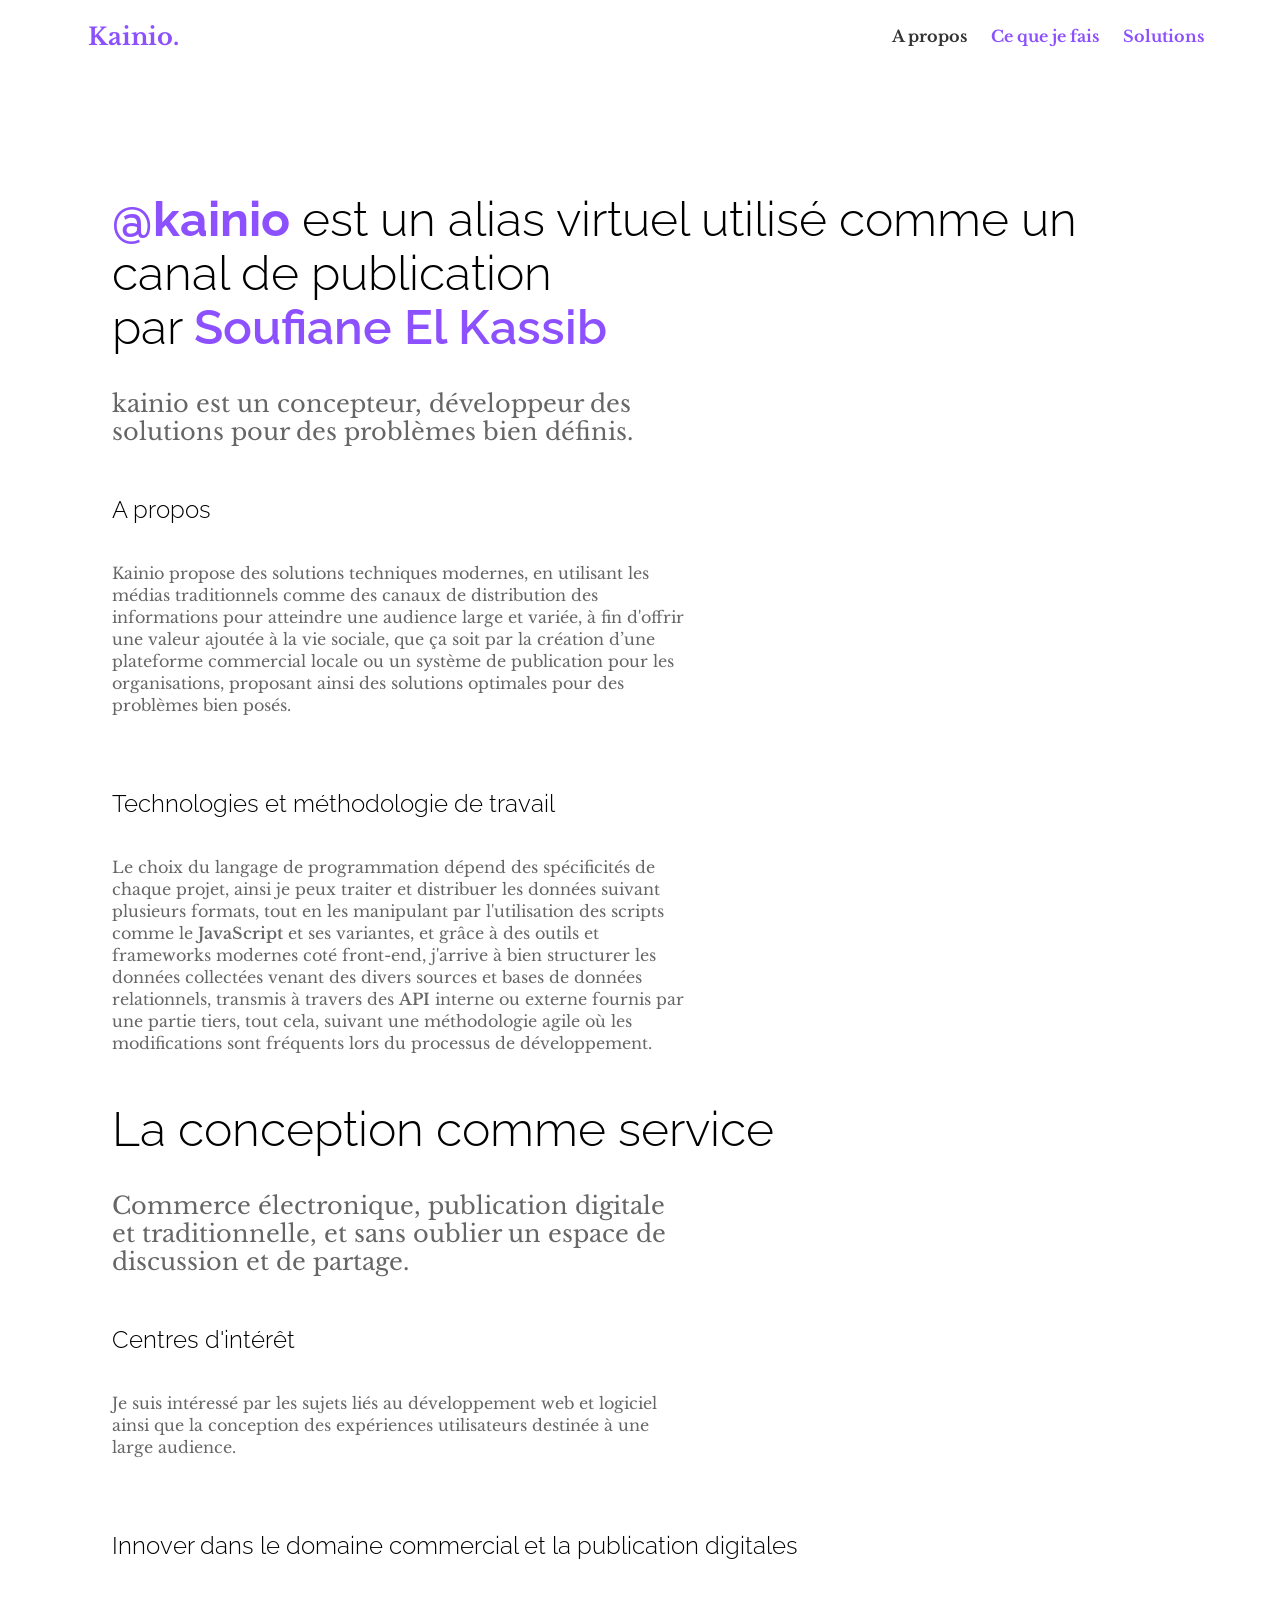
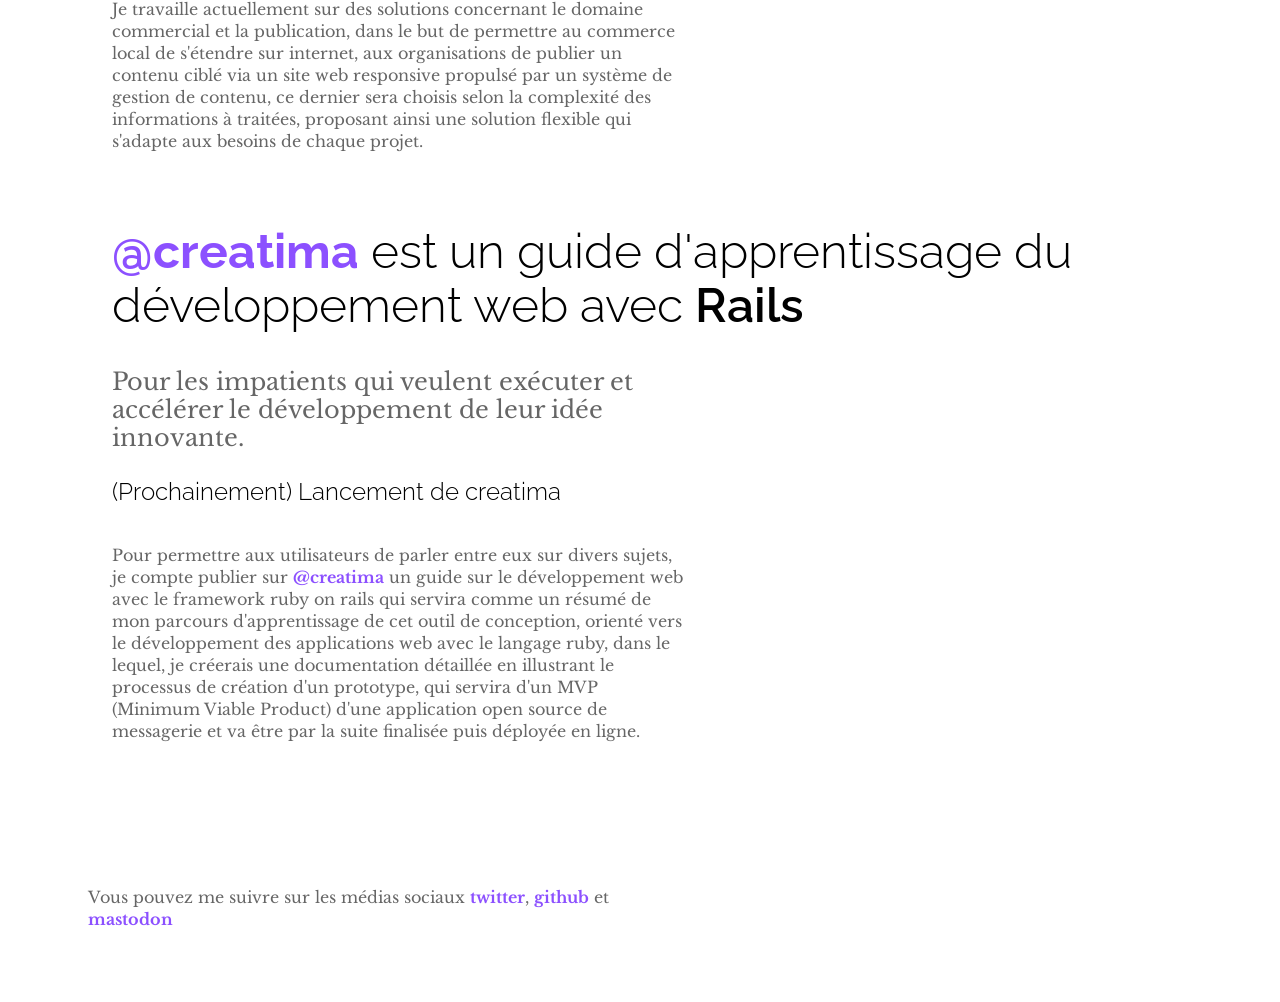
==== commit bc2f9e3c: "Updates" ====
--- a/index.html
+++ b/index.html
@@ -1,6 +1,6 @@
-<!DOCTYPE html><html><head><meta charSet="utf-8"/><meta http-equiv="x-ua-compatible" content="ie=edge"/><meta name="viewport" content="width=device-width, initial-scale=1, shrink-to-fit=no"/><link rel="preload" href="/component---src-layouts-index-js-9b2b6cdb36a402f3b72f.js" as="script"/><link rel="preload" href="/component---src-pages-index-js-c36d89f96bdef4c54b11.js" as="script"/><link rel="preload" href="/path---index-a0e39f21c11f6a62c5ab.js" as="script"/><link rel="preload" href="/app-2dec15a805acd97886e7.js" as="script"/><link rel="preload" href="/commons-8f2edf9958f932b635da.js" as="script"/><script id="webpack-manifest">/*<![CDATA[*/window.webpackManifest={"231608221292675":"app-2dec15a805acd97886e7.js","162898551421021":"component---src-pages-404-js-8a17c297d1119d62d0f7.js","35783957827783":"component---src-pages-index-js-c36d89f96bdef4c54b11.js","60335399758886":"path----557518bd178906f8d58a.js","254022195166212":"path---404-a0e39f21c11f6a62c5ab.js","142629428675168":"path---index-a0e39f21c11f6a62c5ab.js","178698757827068":"path---404-html-a0e39f21c11f6a62c5ab.js","114276838955818":"component---src-layouts-index-js-9b2b6cdb36a402f3b72f.js"}/*]]>*/</script><title data-react-helmet="true">Soufiane El kassib | Concepteur, développeur web et créateur de solutions.</title><link data-react-helmet="true" href="[object Object]" rel="icon" type="image/x-icon"/><meta data-react-helmet="true" name="description" content="Kainio est Soufiane El kassib concepteur, développeur web et créateur de solutions."/><meta data-react-helmet="true" name="keywords" content="Kainio, Soufiane, El kassib, développeur web, concepteur, Ruby, Javascript, Drupal"/><style id="typography.js">html{font-family:sans-serif;-ms-text-size-adjust:100%;-webkit-text-size-adjust:100%}body{margin:0}article,aside,details,figcaption,figure,footer,header,main,menu,nav,section,summary{display:block}audio,canvas,progress,video{display:inline-block}audio:not([controls]){display:none;height:0}progress{vertical-align:baseline}[hidden],template{display:none}a{background-color:transparent;-webkit-text-decoration-skip:objects}a:active,a:hover{outline-width:0}abbr[title]{border-bottom:none;text-decoration:underline;text-decoration:underline dotted}b,strong{font-weight:inherit;font-weight:bolder}dfn{font-style:italic}h1{font-size:2em;margin:.67em 0}mark{background-color:#ff0;color:#000}small{font-size:80%}sub,sup{font-size:75%;line-height:0;position:relative;vertical-align:baseline}sub{bottom:-.25em}sup{top:-.5em}img{border-style:none}svg:not(:root){overflow:hidden}code,kbd,pre,samp{font-family:monospace,monospace;font-size:1em}figure{margin:1em 40px}hr{box-sizing:content-box;height:0;overflow:visible}button,input,optgroup,select,textarea{font:inherit;margin:0}optgroup{font-weight:700}button,input{overflow:visible}button,select{text-transform:none}[type=reset],[type=submit],button,html [type=button]{-webkit-appearance:button}[type=button]::-moz-focus-inner,[type=reset]::-moz-focus-inner,[type=submit]::-moz-focus-inner,button::-moz-focus-inner{border-style:none;padding:0}[type=button]:-moz-focusring,[type=reset]:-moz-focusring,[type=submit]:-moz-focusring,button:-moz-focusring{outline:1px dotted ButtonText}fieldset{border:1px solid silver;margin:0 2px;padding:.35em .625em .75em}legend{box-sizing:border-box;color:inherit;display:table;max-width:100%;padding:0;white-space:normal}textarea{overflow:auto}[type=checkbox],[type=radio]{box-sizing:border-box;padding:0}[type=number]::-webkit-inner-spin-button,[type=number]::-webkit-outer-spin-button{height:auto}[type=search]{-webkit-appearance:textfield;outline-offset:-2px}[type=search]::-webkit-search-cancel-button,[type=search]::-webkit-search-decoration{-webkit-appearance:none}::-webkit-input-placeholder{color:inherit;opacity:.54}::-webkit-file-upload-button{-webkit-appearance:button;font:inherit}html{font:100%/1.5em 'Libre Baskerville',serif;box-sizing:border-box;overflow-y:scroll;}*{box-sizing:inherit;}*:before{box-sizing:inherit;}*:after{box-sizing:inherit;}body{color:hsla(0,0%,0%,0.8);font-family:'Libre Baskerville',serif;font-weight:400;word-wrap:break-word;font-kerning:normal;-moz-font-feature-settings:"kern", "liga", "clig", "calt";-ms-font-feature-settings:"kern", "liga", "clig", "calt";-webkit-font-feature-settings:"kern", "liga", "clig", "calt";font-feature-settings:"kern", "liga", "clig", "calt";}img{max-width:100%;margin-left:0;margin-right:0;margin-top:0;padding-bottom:0;padding-left:0;padding-right:0;padding-top:0;margin-bottom:1rem;}h1{margin-left:0;margin-right:0;margin-top:0;padding-bottom:0;padding-left:0;padding-right:0;padding-top:0;margin-bottom:1rem;color:hsla(0,0%,0%,1);font-family:'Raleway',sans-serif;font-weight:800;text-rendering:optimizeLegibility;font-size:2rem;line-height:1.1;}h2{margin-left:0;margin-right:0;margin-top:0;padding-bottom:0;padding-left:0;padding-right:0;padding-top:0;margin-bottom:1rem;color:hsla(0,0%,0%,1);font-family:'Raleway',sans-serif;font-weight:800;text-rendering:optimizeLegibility;font-size:1.51572rem;line-height:1.1;}h3{margin-left:0;margin-right:0;margin-top:0;padding-bottom:0;padding-left:0;padding-right:0;padding-top:0;margin-bottom:1rem;color:hsla(0,0%,0%,1);font-family:'Raleway',sans-serif;font-weight:800;text-rendering:optimizeLegibility;font-size:1.31951rem;line-height:1.1;}h4{margin-left:0;margin-right:0;margin-top:0;padding-bottom:0;padding-left:0;padding-right:0;padding-top:0;margin-bottom:1rem;color:hsla(0,0%,0%,1);font-family:'Raleway',sans-serif;font-weight:800;text-rendering:optimizeLegibility;font-size:1rem;line-height:1.1;}h5{margin-left:0;margin-right:0;margin-top:0;padding-bottom:0;padding-left:0;padding-right:0;padding-top:0;margin-bottom:1rem;color:hsla(0,0%,0%,1);font-family:'Raleway',sans-serif;font-weight:800;text-rendering:optimizeLegibility;font-size:0.87055rem;line-height:1.1;}h6{margin-left:0;margin-right:0;margin-top:0;padding-bottom:0;padding-left:0;padding-right:0;padding-top:0;margin-bottom:1rem;color:hsla(0,0%,0%,1);font-family:'Raleway',sans-serif;font-weight:800;text-rendering:optimizeLegibility;font-size:0.81225rem;line-height:1.1;}hgroup{margin-left:0;margin-right:0;margin-top:0;padding-bottom:0;padding-left:0;padding-right:0;padding-top:0;margin-bottom:1rem;}ul{margin-left:1.5rem;margin-right:0;margin-top:0;padding-bottom:0;padding-left:0;padding-right:0;padding-top:0;margin-bottom:1rem;list-style-position:outside;list-style-image:none;}ol{margin-left:1.5rem;margin-right:0;margin-top:0;padding-bottom:0;padding-left:0;padding-right:0;padding-top:0;margin-bottom:1rem;list-style-position:outside;list-style-image:none;}dl{margin-left:0;margin-right:0;margin-top:0;padding-bottom:0;padding-left:0;padding-right:0;padding-top:0;margin-bottom:1rem;}dd{margin-left:0;margin-right:0;margin-top:0;padding-bottom:0;padding-left:0;padding-right:0;padding-top:0;margin-bottom:1rem;}p{margin-left:0;margin-right:0;margin-top:0;padding-bottom:0;padding-left:0;padding-right:0;padding-top:0;margin-bottom:1rem;}figure{margin-left:0;margin-right:0;margin-top:0;padding-bottom:0;padding-left:0;padding-right:0;padding-top:0;margin-bottom:1rem;}pre{margin-left:0;margin-right:0;margin-top:0;padding-bottom:0;padding-left:0;padding-right:0;padding-top:0;margin-bottom:1rem;font-size:0.85rem;line-height:1.5rem;}table{margin-left:0;margin-right:0;margin-top:0;padding-bottom:0;padding-left:0;padding-right:0;padding-top:0;margin-bottom:1rem;font-size:1rem;line-height:1.5rem;border-collapse:collapse;width:100%;}fieldset{margin-left:0;margin-right:0;margin-top:0;padding-bottom:0;padding-left:0;padding-right:0;padding-top:0;margin-bottom:1rem;}blockquote{margin-left:1rem;margin-right:1rem;margin-top:1rem;padding-bottom:0;padding-left:1rem;padding-right:0;padding-top:0;margin-bottom:1rem;color:hsla(0,0%,0%,0.7340000000000001);border-left:4px solid #999;}form{margin-left:0;margin-right:0;margin-top:0;padding-bottom:0;padding-left:0;padding-right:0;padding-top:0;margin-bottom:1rem;}noscript{margin-left:0;margin-right:0;margin-top:0;padding-bottom:0;padding-left:0;padding-right:0;padding-top:0;margin-bottom:1rem;}iframe{margin-left:0;margin-right:0;margin-top:0;padding-bottom:0;padding-left:0;padding-right:0;padding-top:0;margin-bottom:1rem;}hr{margin-left:0;margin-right:0;margin-top:0;padding-bottom:0;padding-left:0;padding-right:0;padding-top:0;margin-bottom:calc(1rem - 1px);background:hsla(0,0%,0%,0.2);border:none;height:1px;}address{margin-left:0;margin-right:0;margin-top:0;padding-bottom:0;padding-left:0;padding-right:0;padding-top:0;margin-bottom:1rem;}b{font-weight:700;}strong{font-weight:700;}dt{font-weight:700;}th{font-weight:700;}li{margin-bottom:calc(1rem / 2);}ol li{padding-left:0;}ul li{padding-left:0;}li > ol{margin-left:1.5rem;margin-bottom:calc(1rem / 2);margin-top:calc(1rem / 2);}li > ul{margin-left:1.5rem;margin-bottom:calc(1rem / 2);margin-top:calc(1rem / 2);}blockquote *:last-child{margin-bottom:0;}li *:last-child{margin-bottom:0;}p *:last-child{margin-bottom:0;}li > p{margin-bottom:calc(1rem / 2);}code{font-size:0.85rem;line-height:1.5rem;}kbd{font-size:0.85rem;line-height:1.5rem;}samp{font-size:0.85rem;line-height:1.5rem;}abbr{border-bottom:1px dotted hsla(0,0%,0%,0.5);cursor:help;}acronym{border-bottom:1px dotted hsla(0,0%,0%,0.5);cursor:help;}abbr[title]{border-bottom:1px dotted hsla(0,0%,0%,0.5);cursor:help;text-decoration:none;}thead{text-align:left;}td,th{text-align:left;border-bottom:1px solid hsla(0,0%,0%,0.12);font-feature-settings:"tnum";-moz-font-feature-settings:"tnum";-ms-font-feature-settings:"tnum";-webkit-font-feature-settings:"tnum";padding-left:1rem;padding-right:1rem;padding-top:0.75rem;padding-bottom:calc(0.75rem - 1px);}th:first-child,td:first-child{padding-left:0;}th:last-child,td:last-child{padding-right:0;}@media only screen and (max-width:480px){html{font-size:80%;line-height:1.5em;}}a{font-weight:bold;color:#00f;text-decoration:none;}a:hover{text-decoration:underline;}</style><link href="//fonts.googleapis.com/css?family=Raleway:800|Libre+Baskerville:400,400i,700" rel="stylesheet" type="text/css"/><script>/*<![CDATA[*/!function(e,t,r){function n(){for(;d[0]&&"loaded"==d[0][f];)c=d.shift(),c[o]=!i.parentNode.insertBefore(c,i)}for(var s,a,c,d=[],i=e.scripts[0],o="onreadystatechange",f="readyState";s=r.shift();)a=e.createElement(t),"async"in i?(a.async=!1,e.head.appendChild(a)):i[f]?(d.push(a),a[o]=n):e.write("<"+t+' src="'+s+'" defer></'+t+">"),a.src=s}(document,"script",["/commons-8f2edf9958f932b635da.js","/app-2dec15a805acd97886e7.js","/path---index-a0e39f21c11f6a62c5ab.js","/component---src-pages-index-js-c36d89f96bdef4c54b11.js","/component---src-layouts-index-js-9b2b6cdb36a402f3b72f.js"])/*]]>*/</script><style id="gatsby-inlined-css">/*!
+<!DOCTYPE html><html><head><meta charSet="utf-8"/><meta http-equiv="x-ua-compatible" content="ie=edge"/><meta name="viewport" content="width=device-width, initial-scale=1, shrink-to-fit=no"/><link rel="preload" href="/component---src-layouts-index-js-07875082785975f3bca8.js" as="script"/><link rel="preload" href="/component---src-pages-index-js-14215df993ce82d6afe4.js" as="script"/><link rel="preload" href="/path---index-a0e39f21c11f6a62c5ab.js" as="script"/><link rel="preload" href="/app-f533e09202b00004e7fb.js" as="script"/><link rel="preload" href="/commons-8f2edf9958f932b635da.js" as="script"/><script id="webpack-manifest">/*<![CDATA[*/window.webpackManifest={"231608221292675":"app-f533e09202b00004e7fb.js","35783957827783":"component---src-pages-index-js-14215df993ce82d6afe4.js","162898551421021":"component---src-pages-404-js-8a17c297d1119d62d0f7.js","60335399758886":"path----557518bd178906f8d58a.js","142629428675168":"path---index-a0e39f21c11f6a62c5ab.js","254022195166212":"path---404-a0e39f21c11f6a62c5ab.js","178698757827068":"path---404-html-a0e39f21c11f6a62c5ab.js","114276838955818":"component---src-layouts-index-js-07875082785975f3bca8.js"}/*]]>*/</script><title data-react-helmet="true">Soufiane El kassib | Concepteur, développeur web et créateur de solutions.</title><link data-react-helmet="true" href="[object Object]" rel="icon" type="image/x-icon"/><meta data-react-helmet="true" name="description" content="Kainio est Soufiane El kassib concepteur, développeur web et créateur de solutions."/><meta data-react-helmet="true" name="keywords" content="Kainio, Soufiane, El kassib, développeur web, concepteur, Ruby, Javascript, Drupal"/><style id="typography.js">html{font-family:sans-serif;-ms-text-size-adjust:100%;-webkit-text-size-adjust:100%}body{margin:0}article,aside,details,figcaption,figure,footer,header,main,menu,nav,section,summary{display:block}audio,canvas,progress,video{display:inline-block}audio:not([controls]){display:none;height:0}progress{vertical-align:baseline}[hidden],template{display:none}a{background-color:transparent;-webkit-text-decoration-skip:objects}a:active,a:hover{outline-width:0}abbr[title]{border-bottom:none;text-decoration:underline;text-decoration:underline dotted}b,strong{font-weight:inherit;font-weight:bolder}dfn{font-style:italic}h1{font-size:2em;margin:.67em 0}mark{background-color:#ff0;color:#000}small{font-size:80%}sub,sup{font-size:75%;line-height:0;position:relative;vertical-align:baseline}sub{bottom:-.25em}sup{top:-.5em}img{border-style:none}svg:not(:root){overflow:hidden}code,kbd,pre,samp{font-family:monospace,monospace;font-size:1em}figure{margin:1em 40px}hr{box-sizing:content-box;height:0;overflow:visible}button,input,optgroup,select,textarea{font:inherit;margin:0}optgroup{font-weight:700}button,input{overflow:visible}button,select{text-transform:none}[type=reset],[type=submit],button,html [type=button]{-webkit-appearance:button}[type=button]::-moz-focus-inner,[type=reset]::-moz-focus-inner,[type=submit]::-moz-focus-inner,button::-moz-focus-inner{border-style:none;padding:0}[type=button]:-moz-focusring,[type=reset]:-moz-focusring,[type=submit]:-moz-focusring,button:-moz-focusring{outline:1px dotted ButtonText}fieldset{border:1px solid silver;margin:0 2px;padding:.35em .625em .75em}legend{box-sizing:border-box;color:inherit;display:table;max-width:100%;padding:0;white-space:normal}textarea{overflow:auto}[type=checkbox],[type=radio]{box-sizing:border-box;padding:0}[type=number]::-webkit-inner-spin-button,[type=number]::-webkit-outer-spin-button{height:auto}[type=search]{-webkit-appearance:textfield;outline-offset:-2px}[type=search]::-webkit-search-cancel-button,[type=search]::-webkit-search-decoration{-webkit-appearance:none}::-webkit-input-placeholder{color:inherit;opacity:.54}::-webkit-file-upload-button{-webkit-appearance:button;font:inherit}html{font:100%/1.5em 'Libre Baskerville',serif;box-sizing:border-box;overflow-y:scroll;}*{box-sizing:inherit;}*:before{box-sizing:inherit;}*:after{box-sizing:inherit;}body{color:hsla(0,0%,0%,0.8);font-family:'Libre Baskerville',serif;font-weight:400;word-wrap:break-word;font-kerning:normal;-moz-font-feature-settings:"kern", "liga", "clig", "calt";-ms-font-feature-settings:"kern", "liga", "clig", "calt";-webkit-font-feature-settings:"kern", "liga", "clig", "calt";font-feature-settings:"kern", "liga", "clig", "calt";}img{max-width:100%;margin-left:0;margin-right:0;margin-top:0;padding-bottom:0;padding-left:0;padding-right:0;padding-top:0;margin-bottom:1rem;}h1{margin-left:0;margin-right:0;margin-top:0;padding-bottom:0;padding-left:0;padding-right:0;padding-top:0;margin-bottom:1rem;color:hsla(0,0%,0%,1);font-family:'Raleway',sans-serif;font-weight:800;text-rendering:optimizeLegibility;font-size:2rem;line-height:1.1;}h2{margin-left:0;margin-right:0;margin-top:0;padding-bottom:0;padding-left:0;padding-right:0;padding-top:0;margin-bottom:1rem;color:hsla(0,0%,0%,1);font-family:'Raleway',sans-serif;font-weight:800;text-rendering:optimizeLegibility;font-size:1.51572rem;line-height:1.1;}h3{margin-left:0;margin-right:0;margin-top:0;padding-bottom:0;padding-left:0;padding-right:0;padding-top:0;margin-bottom:1rem;color:hsla(0,0%,0%,1);font-family:'Raleway',sans-serif;font-weight:800;text-rendering:optimizeLegibility;font-size:1.31951rem;line-height:1.1;}h4{margin-left:0;margin-right:0;margin-top:0;padding-bottom:0;padding-left:0;padding-right:0;padding-top:0;margin-bottom:1rem;color:hsla(0,0%,0%,1);font-family:'Raleway',sans-serif;font-weight:800;text-rendering:optimizeLegibility;font-size:1rem;line-height:1.1;}h5{margin-left:0;margin-right:0;margin-top:0;padding-bottom:0;padding-left:0;padding-right:0;padding-top:0;margin-bottom:1rem;color:hsla(0,0%,0%,1);font-family:'Raleway',sans-serif;font-weight:800;text-rendering:optimizeLegibility;font-size:0.87055rem;line-height:1.1;}h6{margin-left:0;margin-right:0;margin-top:0;padding-bottom:0;padding-left:0;padding-right:0;padding-top:0;margin-bottom:1rem;color:hsla(0,0%,0%,1);font-family:'Raleway',sans-serif;font-weight:800;text-rendering:optimizeLegibility;font-size:0.81225rem;line-height:1.1;}hgroup{margin-left:0;margin-right:0;margin-top:0;padding-bottom:0;padding-left:0;padding-right:0;padding-top:0;margin-bottom:1rem;}ul{margin-left:1.5rem;margin-right:0;margin-top:0;padding-bottom:0;padding-left:0;padding-right:0;padding-top:0;margin-bottom:1rem;list-style-position:outside;list-style-image:none;}ol{margin-left:1.5rem;margin-right:0;margin-top:0;padding-bottom:0;padding-left:0;padding-right:0;padding-top:0;margin-bottom:1rem;list-style-position:outside;list-style-image:none;}dl{margin-left:0;margin-right:0;margin-top:0;padding-bottom:0;padding-left:0;padding-right:0;padding-top:0;margin-bottom:1rem;}dd{margin-left:0;margin-right:0;margin-top:0;padding-bottom:0;padding-left:0;padding-right:0;padding-top:0;margin-bottom:1rem;}p{margin-left:0;margin-right:0;margin-top:0;padding-bottom:0;padding-left:0;padding-right:0;padding-top:0;margin-bottom:1rem;}figure{margin-left:0;margin-right:0;margin-top:0;padding-bottom:0;padding-left:0;padding-right:0;padding-top:0;margin-bottom:1rem;}pre{margin-left:0;margin-right:0;margin-top:0;padding-bottom:0;padding-left:0;padding-right:0;padding-top:0;margin-bottom:1rem;font-size:0.85rem;line-height:1.5rem;}table{margin-left:0;margin-right:0;margin-top:0;padding-bottom:0;padding-left:0;padding-right:0;padding-top:0;margin-bottom:1rem;font-size:1rem;line-height:1.5rem;border-collapse:collapse;width:100%;}fieldset{margin-left:0;margin-right:0;margin-top:0;padding-bottom:0;padding-left:0;padding-right:0;padding-top:0;margin-bottom:1rem;}blockquote{margin-left:1rem;margin-right:1rem;margin-top:1rem;padding-bottom:0;padding-left:1rem;padding-right:0;padding-top:0;margin-bottom:1rem;color:hsla(0,0%,0%,0.7340000000000001);border-left:4px solid #999;}form{margin-left:0;margin-right:0;margin-top:0;padding-bottom:0;padding-left:0;padding-right:0;padding-top:0;margin-bottom:1rem;}noscript{margin-left:0;margin-right:0;margin-top:0;padding-bottom:0;padding-left:0;padding-right:0;padding-top:0;margin-bottom:1rem;}iframe{margin-left:0;margin-right:0;margin-top:0;padding-bottom:0;padding-left:0;padding-right:0;padding-top:0;margin-bottom:1rem;}hr{margin-left:0;margin-right:0;margin-top:0;padding-bottom:0;padding-left:0;padding-right:0;padding-top:0;margin-bottom:calc(1rem - 1px);background:hsla(0,0%,0%,0.2);border:none;height:1px;}address{margin-left:0;margin-right:0;margin-top:0;padding-bottom:0;padding-left:0;padding-right:0;padding-top:0;margin-bottom:1rem;}b{font-weight:700;}strong{font-weight:700;}dt{font-weight:700;}th{font-weight:700;}li{margin-bottom:calc(1rem / 2);}ol li{padding-left:0;}ul li{padding-left:0;}li > ol{margin-left:1.5rem;margin-bottom:calc(1rem / 2);margin-top:calc(1rem / 2);}li > ul{margin-left:1.5rem;margin-bottom:calc(1rem / 2);margin-top:calc(1rem / 2);}blockquote *:last-child{margin-bottom:0;}li *:last-child{margin-bottom:0;}p *:last-child{margin-bottom:0;}li > p{margin-bottom:calc(1rem / 2);}code{font-size:0.85rem;line-height:1.5rem;}kbd{font-size:0.85rem;line-height:1.5rem;}samp{font-size:0.85rem;line-height:1.5rem;}abbr{border-bottom:1px dotted hsla(0,0%,0%,0.5);cursor:help;}acronym{border-bottom:1px dotted hsla(0,0%,0%,0.5);cursor:help;}abbr[title]{border-bottom:1px dotted hsla(0,0%,0%,0.5);cursor:help;text-decoration:none;}thead{text-align:left;}td,th{text-align:left;border-bottom:1px solid hsla(0,0%,0%,0.12);font-feature-settings:"tnum";-moz-font-feature-settings:"tnum";-ms-font-feature-settings:"tnum";-webkit-font-feature-settings:"tnum";padding-left:1rem;padding-right:1rem;padding-top:0.75rem;padding-bottom:calc(0.75rem - 1px);}th:first-child,td:first-child{padding-left:0;}th:last-child,td:last-child{padding-right:0;}@media only screen and (max-width:480px){html{font-size:80%;line-height:1.5em;}}a{font-weight:bold;color:#00f;text-decoration:none;}a:hover{text-decoration:underline;}</style><link href="//fonts.googleapis.com/css?family=Raleway:800|Libre+Baskerville:400,400i,700" rel="stylesheet" type="text/css"/><script>/*<![CDATA[*/!function(e,t,r){function n(){for(;d[0]&&"loaded"==d[0][f];)c=d.shift(),c[o]=!i.parentNode.insertBefore(c,i)}for(var s,a,c,d=[],i=e.scripts[0],o="onreadystatechange",f="readyState";s=r.shift();)a=e.createElement(t),"async"in i?(a.async=!1,e.head.appendChild(a)):i[f]?(d.push(a),a[o]=n):e.write("<"+t+' src="'+s+'" defer></'+t+">"),a.src=s}(document,"script",["/commons-8f2edf9958f932b635da.js","/app-f533e09202b00004e7fb.js","/path---index-a0e39f21c11f6a62c5ab.js","/component---src-pages-index-js-14215df993ce82d6afe4.js","/component---src-layouts-index-js-07875082785975f3bca8.js"])/*]]>*/</script><style id="gatsby-inlined-css">/*!
  * inuitcss, by @csswizardry
  *
  * github.com/inuitcss | inuitcss.com
  */@-webkit-keyframes fadein{0%{opacity:0}to{opacity:1}}@keyframes fadein{0%{opacity:0}to{opacity:1}}
-/*! normalize.css v4.1.1 | MIT License | github.com/necolas/normalize.css */html{font-family:sans-serif;-ms-text-size-adjust:100%;-webkit-text-size-adjust:100%}body{margin:0}article,aside,details,figcaption,figure,footer,header,main,menu,nav,section,summary{display:block}audio,canvas,progress,video{display:inline-block}audio:not([controls]){display:none;height:0}progress{vertical-align:baseline}[hidden],template{display:none}a{background-color:transparent;-webkit-text-decoration-skip:objects}a:active,a:hover{outline-width:0}abbr[title]{border-bottom:none;text-decoration:underline;text-decoration:underline dotted}b,strong{font-weight:inherit;font-weight:bolder}dfn{font-style:italic}h1{font-size:2em;margin:.67em 0}mark{background-color:#ff0;color:#000}small{font-size:80%}sub,sup{font-size:75%;line-height:0;position:relative;vertical-align:baseline}sub{bottom:-.25em}sup{top:-.5em}img{border-style:none}svg:not(:root){overflow:hidden}code,kbd,pre,samp{font-family:monospace,monospace;font-size:1em}figure{margin:1em 40px}hr{box-sizing:content-box;height:0;overflow:visible}button,input,optgroup,select,textarea{font:inherit;margin:0}optgroup{font-weight:700}button,input{overflow:visible}button,select{text-transform:none}[type=reset],[type=submit],button,html [type=button]{-webkit-appearance:button}[type=button]::-moz-focus-inner,[type=reset]::-moz-focus-inner,[type=submit]::-moz-focus-inner,button::-moz-focus-inner{border-style:none;padding:0}[type=button]:-moz-focusring,[type=reset]:-moz-focusring,[type=submit]:-moz-focusring,button:-moz-focusring{outline:1px dotted ButtonText}fieldset{border:1px solid silver;margin:0 2px;padding:.35em .625em .75em}legend{box-sizing:border-box;color:inherit;display:table;max-width:100%;padding:0;white-space:normal}textarea{overflow:auto}[type=checkbox],[type=radio]{box-sizing:border-box;padding:0}[type=number]::-webkit-inner-spin-button,[type=number]::-webkit-outer-spin-button{height:auto}[type=search]{-webkit-appearance:textfield;outline-offset:-2px}[type=search]::-webkit-search-cancel-button,[type=search]::-webkit-search-decoration{-webkit-appearance:none}::-webkit-input-placeholder{color:inherit;opacity:.54}::-webkit-file-upload-button{-webkit-appearance:button;font:inherit}blockquote,body,caption,dd,dl,fieldset,figure,form,h1,h2,h3,h4,h5,h6,hr,legend,ol,p,pre,table,td,th,ul{margin:0;padding:0}abbr[title],dfn[title]{cursor:help}ins,u{text-decoration:none}ins{border-bottom:1px solid}address,blockquote,dl,fieldset,figure,h1,h2,h3,h4,h5,h6,hr,ol,p,pre,table,ul{margin-bottom:24px;margin-bottom:1.5rem}dd,ol,ul{margin-left:48px;margin-left:3rem}.brand-font,.grommet{font-family:Libre Baskerville,serif}.grommet{font-size:16px;font-size:1rem;line-height:24px}@media screen and (min-width:45em){.grommet h1:not(.grommetux-heading){font-size:48px;font-size:3rem;line-height:1.125}}@media screen and (max-width:44.9375em){.grommet h1:not(.grommetux-heading){font-size:36px;font-size:2.25rem;line-height:1.125}}@media screen and (min-width:45em){.grommet h2:not(.grommetux-heading){font-size:36px;font-size:2.25rem;line-height:1.23}}@media screen and (max-width:44.9375em){.grommet h2:not(.grommetux-heading){font-size:30px;font-size:1.875rem;line-height:1.23}}.grommet h3:not(.grommetux-heading){font-size:24px;line-height:1.333}.grommet h4:not(.grommetux-heading){font-size:18px;line-height:1.333}.grommet h5:not(.grommetux-heading),.grommet h6:not(.grommetux-heading){font-size:16px;line-height:1.375}.grommet h1:not(.grommetux-heading),.grommet h2:not(.grommetux-heading),.grommet h3:not(.grommetux-heading),.grommet h4:not(.grommetux-heading),.grommet h5:not(.grommetux-heading),.grommet h6:not(.grommetux-heading){font-weight:300;max-width:100%}.grommet h1:not(.grommetux-heading) .grommetux-anchor,.grommet h1:not(.grommetux-heading) a,.grommet h2:not(.grommetux-heading) .grommetux-anchor,.grommet h2:not(.grommetux-heading) a,.grommet h3:not(.grommetux-heading) .grommetux-anchor,.grommet h3:not(.grommetux-heading) a,.grommet h4:not(.grommetux-heading) .grommetux-anchor,.grommet h4:not(.grommetux-heading) a,.grommet h5:not(.grommetux-heading) .grommetux-anchor,.grommet h5:not(.grommetux-heading) a,.grommet h6:not(.grommetux-heading) .grommetux-anchor,.grommet h6:not(.grommetux-heading) a{color:inherit;text-decoration:none}.grommet h1:not(.grommetux-heading) .grommetux-anchor:hover,.grommet h1:not(.grommetux-heading) a:hover,.grommet h2:not(.grommetux-heading) .grommetux-anchor:hover,.grommet h2:not(.grommetux-heading) a:hover,.grommet h3:not(.grommetux-heading) .grommetux-anchor:hover,.grommet h3:not(.grommetux-heading) a:hover,.grommet h4:not(.grommetux-heading) .grommetux-anchor:hover,.grommet h4:not(.grommetux-heading) a:hover,.grommet h5:not(.grommetux-heading) .grommetux-anchor:hover,.grommet h5:not(.grommetux-heading) a:hover,.grommet h6:not(.grommetux-heading) .grommetux-anchor:hover,.grommet h6:not(.grommetux-heading) a:hover{text-decoration:none}.grommet dd,.grommet li:not([class^=grommetux-]){max-width:576px;margin-left:0;font-size:16px;font-weight:300;line-height:1.375;color:#666}.grommet dd{font-size:16px;font-weight:300;line-height:1.375;margin-bottom:12px}.grommet p:not(.grommetux-paragraph){max-width:576px;margin-left:0;margin-top:24px;margin-bottom:24px;font-size:16px;font-weight:300;line-height:1.375;color:#666}.grommet blockquote{font-size:36px;font-size:2.25rem;line-height:1.33333;margin-top:24px;margin-bottom:24px}.grommet b,.grommet strong{font-weight:600}.grommet code{font-family:Consolas,Menlo,DejaVu Sans Mono,Liberation Mono,monospace}.grommet .large-number-font{font-family:Arial,sans-serif}.grommet .secondary{color:#666}.grommet .error{color:#ff856b}.grommet .grommetux-background-color-index--dark .secondary,.grommet .grommetux-background-color-index--dark dd,.grommet .grommetux-background-color-index--dark p:not(.grommetux-paragraph),.grommet .grommetux-background-color-index--light .grommetux-background-color-index--dark .secondary,.grommet .grommetux-background-color-index--light .grommetux-background-color-index--dark dd,.grommet .grommetux-background-color-index--light .grommetux-background-color-index--dark p:not(.grommetux-paragraph){color:hsla(0,0%,100%,.85)}.grommet .grommetux-background-color-index--dark .error,.grommet .grommetux-background-color-index--light .grommetux-background-color-index--dark .error{color:#f59f9f}.grommet .grommetux-background-color-index--dark .grommetux-background-color-index--light dd,.grommet .grommetux-background-color-index--dark .grommetux-background-color-index--light p:not(.grommetux-paragraph),.grommet .grommetux-background-color-index--light dd,.grommet .grommetux-background-color-index--light p:not(.grommetux-paragraph){color:#333}.grommet .grommetux-background-color-index--dark .grommetux-background-color-index--light .secondary,.grommet .grommetux-background-color-index--light .secondary{color:#666}.grommet .grommetux-background-color-index--dark .grommetux-background-color-index--light .error,.grommet .grommetux-background-color-index--light .error{color:#ff856b}.grommet input:not(.grommetux-check-box__input),.grommet input:not(.grommetux-input),.grommet select,.grommet textarea{font-size:16px;font-size:1rem;line-height:1.5;padding:11px 23px;border:1px solid rgba(0,0,0,.15);border-radius:4px;outline:none;background-color:transparent;color:inherit;font:inherit;margin:0}.grommet input:not(.grommetux-check-box__input):focus,.grommet input:not(.grommetux-input):focus,.grommet select:focus,.grommet textarea:focus{border-width:2px;border-color:#c3a4fe;padding:10px 22px}.grommet input:not(.grommetux-check-box__input)::-moz-focus-inner,.grommet input:not(.grommetux-input)::-moz-focus-inner,.grommet select::-moz-focus-inner,.grommet textarea::-moz-focus-inner{border:none;outline:none}.grommet input:not(.grommetux-check-box__input)::-webkit-input-placeholder,.grommet input:not(.grommetux-input)::-webkit-input-placeholder,.grommet select::-webkit-input-placeholder,.grommet textarea::-webkit-input-placeholder{color:#aaa}.grommet input:not(.grommetux-check-box__input)::-moz-placeholder,.grommet input:not(.grommetux-input)::-moz-placeholder,.grommet select::-moz-placeholder,.grommet textarea::-moz-placeholder{color:#aaa}.grommet input:not(.grommetux-check-box__input):-ms-input-placeholder,.grommet input:not(.grommetux-input):-ms-input-placeholder,.grommet select:-ms-input-placeholder,.grommet textarea:-ms-input-placeholder{color:#aaa}.grommet input:not(.grommetux-check-box__input).error,.grommet input:not(.grommetux-input).error,.grommet select.error,.grommet textarea.error{border-color:#ff856b}.grommet input[type=button],.grommet input[type=submit]{text-align:center;line-height:inherit}.grommet select{border-color:rgba(0,0,0,.15);padding-right:48px;-webkit-appearance:none;-moz-appearance:none;background:url([data-uri]) no-repeat center right 12px;cursor:pointer}.grommet select::-moz-focus-inner{border:none}.grommet select.plain{border:none}.grommet select:focus{padding-right:48px}.grommet input[type=range]{position:relative;-webkit-appearance:none;border-color:transparent;height:24px;padding:0;cursor:pointer;overflow-x:hidden}.grommet input[type=range]:focus{outline:none}.grommet input[type=range]::-moz-focus-inner,.grommet input[type=range]::-moz-focus-outer{border:none}.grommet input[type=range]::-webkit-slider-runnable-track{width:100%;height:2px;background-color:rgba(51,51,51,.2)}.grommet input[type=range]::-webkit-slider-thumb{-webkit-appearance:none;position:relative;height:24px;width:24px;overflow:visible;margin-top:-11px;border:2px solid #8c50ff;border-radius:24px;background-color:#fff;cursor:pointer}.grommet input[type=range]::-webkit-slider-thumb:hover{border-color:#000}.grommet input[type=range]::-moz-range-track{width:100%;height:2px;background-color:rgba(51,51,51,.2)}.grommet input[type=range]::-moz-range-thumb{position:relative;height:24px;width:24px;overflow:visible;border:2px solid #8c50ff;height:20px;width:20px;border-radius:24px;background-color:#fff}.grommet input[type=range]:hover::-moz-range-thumb{border-color:#000}.grommet input[type=range]::-ms-track{width:100%;height:2px;background-color:rgba(51,51,51,.2);border-color:transparent;color:transparent}.grommet input[type=range]::-ms-fill-lower{background:#8c50ff;border-color:transparent}.grommet input[type=range]::-ms-fill-upper{background:rgba(51,51,51,.2);border-color:transparent}.grommet input[type=range]::-ms-thumb{position:relative;height:24px;width:24px;overflow:visible;border:2px solid #666;height:20px;width:20px;border-radius:24px;background-color:#fff}.grommet input[type=range]:hover::-ms-thumb{border-color:#000}.grommet .grommetux-background-color-index--dark input[type=range]::-webkit-slider-runnable-track,.grommet .grommetux-background-color-index--light .grommetux-background-color-index--dark input[type=range]::-webkit-slider-runnable-track{background-color:hsla(0,0%,100%,.2)}.grommet .grommetux-background-color-index--dark input[type=range]::-webkit-slider-thumb,.grommet .grommetux-background-color-index--light .grommetux-background-color-index--dark input[type=range]::-webkit-slider-thumb{background-color:#fff;border:2px solid #fff}.grommet .grommetux-background-color-index--dark input[type=range]::-moz-range-thumb,.grommet .grommetux-background-color-index--light .grommetux-background-color-index--dark input[type=range]::-moz-range-thumb{background-color:#fff;border:2px solid #fff}.grommet .grommetux-background-color-index--dark input[type=range]::-ms-fill-lower,.grommet .grommetux-background-color-index--light .grommetux-background-color-index--dark input[type=range]::-ms-fill-lower{background:#fff}.grommet .grommetux-background-color-index--dark input[type=range]::-ms-fill-upper,.grommet .grommetux-background-color-index--light .grommetux-background-color-index--dark input[type=range]::-ms-fill-upper{background:hsla(0,0%,100%,.2)}.grommet .grommetux-background-color-index--dark input[type=range]::-ms-thumb,.grommet .grommetux-background-color-index--light .grommetux-background-color-index--dark input[type=range]::-ms-thumb{border-color:#fff}.grommet .grommetux-background-color-index--dark input[type=range]:hover::-ms-thumb,.grommet .grommetux-background-color-index--light .grommetux-background-color-index--dark input[type=range]:hover::-ms-thumb{border-color:#fff;background-color:#fff}.grommet .grommetux-background-color-index--dark .grommetux-background-color-index--light input[type=range]::-webkit-slider-runnable-track,.grommet .grommetux-background-color-index--light input[type=range]::-webkit-slider-runnable-track{background-color:rgba(51,51,51,.2)}.grommet .grommetux-background-color-index--dark .grommetux-background-color-index--light input[type=range]::-webkit-slider-thumb,.grommet .grommetux-background-color-index--light input[type=range]::-webkit-slider-thumb{background-color:#000;border:2px solid #000}.grommet .grommetux-background-color-index--dark .grommetux-background-color-index--light input[type=range]::-moz-range-thumb,.grommet .grommetux-background-color-index--light input[type=range]::-moz-range-thumb{background-color:#000;border:2px solid #000}.grommet .grommetux-background-color-index--dark .grommetux-background-color-index--light input[type=range]::-ms-fill-lower,.grommet .grommetux-background-color-index--light input[type=range]::-ms-fill-lower{background:#8c50ff}.grommet .grommetux-background-color-index--dark .grommetux-background-color-index--light input[type=range]::-ms-fill-upper,.grommet .grommetux-background-color-index--light input[type=range]::-ms-fill-upper{background:rgba(51,51,51,.2)}.grommet .grommetux-background-color-index--dark .grommetux-background-color-index--light input[type=range]::-ms-thumb,.grommet .grommetux-background-color-index--light input[type=range]::-ms-thumb{border-color:#666}.grommet .grommetux-background-color-index--dark .grommetux-background-color-index--light input[type=range]:hover::-ms-thumb,.grommet .grommetux-background-color-index--light input[type=range]:hover::-ms-thumb{border-color:#000;background-color:#fff}.grommet{box-sizing:border-box;font-size:1em;line-height:1.5;background-color:#fff;color:#333;-webkit-text-size-adjust:100%;-ms-text-size-adjust:100%;-moz-osx-font-smoothing:grayscale;-webkit-font-smoothing:antialiased}.grommet li>ol,.grommet li>ul{margin-bottom:0}.grommet img{max-width:100%;font-style:italic;vertical-align:middle}.grommet.rtl{direction:rtl}.grommet *{box-sizing:inherit}.grommetux-accordion-panel{margin:3px}.grommetux-accordion-panel__header{color:#666}.grommetux-background-color-index--dark .grommetux-accordion-panel__header,.grommetux-background-color-index--light .grommetux-background-color-index--dark .grommetux-accordion-panel__header{color:hsla(0,0%,100%,.85)}.grommetux-background-color-index--dark .grommetux-background-color-index--light .grommetux-accordion-panel__header,.grommetux-background-color-index--light .grommetux-accordion-panel__header{color:#666}.grommetux-accordion-panel__header:hover{color:#000}.grommetux-background-color-index--dark .grommetux-accordion-panel__header:hover,.grommetux-background-color-index--light .grommetux-background-color-index--dark .grommetux-accordion-panel__header:hover{color:hsla(0,0%,100%,.85)}.grommetux-background-color-index--dark .grommetux-background-color-index--light .grommetux-accordion-panel__header:hover,.grommetux-background-color-index--light .grommetux-accordion-panel__header:hover{color:#000}.grommetux-accordion-panel--active .grommetux-accordion-panel__control{-webkit-transform:rotate(90deg);-ms-transform:rotate(90deg);transform:rotate(90deg)}.grommet a:not(.grommetux-anchor):not(.grommetux-button){color:#8c50ff;text-decoration:none;cursor:pointer}.grommet a:not(.grommetux-anchor):not(.grommetux-button).plain .grommet a:not(.grommetux-anchor):not(.grommetux-button).grommetux-button,.grommet a:not(.grommetux-anchor):not(.grommetux-button).plain .grommet a:not(.grommetux-anchor):not(.grommetux-button).grommetux-button:hover{text-decoration:none}.grommet a:not(.grommetux-anchor):not(.grommetux-button):visited{color:#8c50ff}.grommet a:not(.grommetux-anchor):not(.grommetux-button).active{color:#333}.grommet a:not(.grommetux-anchor):not(.grommetux-button):hover{color:#6e22ff;text-decoration:underline}.grommetux-background-color-index--dark .grommet a:not(.grommetux-anchor):not(.grommetux-button),.grommetux-background-color-index--dark .grommet a:not(.grommetux-anchor):not(.grommetux-button):visited,.grommetux-background-color-index--light .grommetux-background-color-index--dark .grommet a:not(.grommetux-anchor):not(.grommetux-button),.grommetux-background-color-index--light .grommetux-background-color-index--dark .grommet a:not(.grommetux-anchor):not(.grommetux-button):visited{color:hsla(0,0%,100%,.85)}.grommetux-background-color-index--dark .grommet a:not(.grommetux-anchor):not(.grommetux-button).active,.grommetux-background-color-index--dark .grommet a:not(.grommetux-anchor):not(.grommetux-button):hover,.grommetux-background-color-index--light .grommetux-background-color-index--dark .grommet a:not(.grommetux-anchor):not(.grommetux-button).active,.grommetux-background-color-index--light .grommetux-background-color-index--dark .grommet a:not(.grommetux-anchor):not(.grommetux-button):hover{color:#fff}.grommetux-background-color-index--dark .grommetux-background-color-index--light .grommet a:not(.grommetux-anchor):not(.grommetux-button),.grommetux-background-color-index--dark .grommetux-background-color-index--light .grommet a:not(.grommetux-anchor):not(.grommetux-button):visited,.grommetux-background-color-index--light .grommet a:not(.grommetux-anchor):not(.grommetux-button),.grommetux-background-color-index--light .grommet a:not(.grommetux-anchor):not(.grommetux-button):visited{color:#8c50ff}.grommetux-background-color-index--dark .grommetux-background-color-index--light .grommet a:not(.grommetux-anchor):not(.grommetux-button).active,.grommetux-background-color-index--dark .grommetux-background-color-index--light .grommet a:not(.grommetux-anchor):not(.grommetux-button):hover,.grommetux-background-color-index--light .grommet a:not(.grommetux-anchor):not(.grommetux-button).active,.grommetux-background-color-index--light .grommet a:not(.grommetux-anchor):not(.grommetux-button):hover{color:#6e22ff}.grommetux-background-color-index--pending .grommet a:not(.grommetux-anchor):not(.grommetux-button),.grommetux-background-color-index--pending .grommet a:not(.grommetux-anchor):not(.grommetux-button).active,.grommetux-background-color-index--pending .grommet a:not(.grommetux-anchor):not(.grommetux-button):hover,.grommetux-background-color-index--pending .grommet a:not(.grommetux-anchor):not(.grommetux-button):visited{color:transparent}.grommetux-background-color-index--dark a:not(.grommetux-anchor):not(.grommetux-button),.grommetux-background-color-index--dark a:not(.grommetux-anchor):not(.grommetux-button):visited,.grommetux-background-color-index--light .grommetux-background-color-index--dark a:not(.grommetux-anchor):not(.grommetux-button),.grommetux-background-color-index--light .grommetux-background-color-index--dark a:not(.grommetux-anchor):not(.grommetux-button):visited{color:hsla(0,0%,100%,.85)}.grommetux-background-color-index--dark a:not(.grommetux-anchor):not(.grommetux-button).active,.grommetux-background-color-index--dark a:not(.grommetux-anchor):not(.grommetux-button):hover,.grommetux-background-color-index--light .grommetux-background-color-index--dark a:not(.grommetux-anchor):not(.grommetux-button).active,.grommetux-background-color-index--light .grommetux-background-color-index--dark a:not(.grommetux-anchor):not(.grommetux-button):hover{color:#fff}.grommetux-background-color-index--dark .grommetux-background-color-index--light a:not(.grommetux-anchor):not(.grommetux-button),.grommetux-background-color-index--dark .grommetux-background-color-index--light a:not(.grommetux-anchor):not(.grommetux-button):visited,.grommetux-background-color-index--light a:not(.grommetux-anchor):not(.grommetux-button),.grommetux-background-color-index--light a:not(.grommetux-anchor):not(.grommetux-button):visited{color:#8c50ff}.grommetux-background-color-index--dark .grommetux-background-color-index--light a:not(.grommetux-anchor):not(.grommetux-button).active,.grommetux-background-color-index--dark .grommetux-background-color-index--light a:not(.grommetux-anchor):not(.grommetux-button):hover,.grommetux-background-color-index--light a:not(.grommetux-anchor):not(.grommetux-button).active,.grommetux-background-color-index--light a:not(.grommetux-anchor):not(.grommetux-button):hover{color:#6e22ff}.grommetux-background-color-index--pending a:not(.grommetux-anchor):not(.grommetux-button),.grommetux-background-color-index--pending a:not(.grommetux-anchor):not(.grommetux-button).active,.grommetux-background-color-index--pending a:not(.grommetux-anchor):not(.grommetux-button):hover,.grommetux-background-color-index--pending a:not(.grommetux-anchor):not(.grommetux-button):visited{color:transparent}.grommetux-anchor{color:#8c50ff;cursor:pointer}.grommetux-anchor,.grommetux-anchor.plain .grommetux-anchor.grommetux-button,.grommetux-anchor.plain .grommetux-anchor.grommetux-button:hover{text-decoration:none}.grommetux-anchor:visited{color:#8c50ff}.grommetux-anchor.active{color:#333}.grommetux-anchor:hover{color:#6e22ff;text-decoration:underline}.grommetux-background-color-index--dark .grommetux-anchor,.grommetux-background-color-index--dark .grommetux-anchor:visited,.grommetux-background-color-index--light .grommetux-background-color-index--dark .grommetux-anchor,.grommetux-background-color-index--light .grommetux-background-color-index--dark .grommetux-anchor:visited{color:hsla(0,0%,100%,.85)}.grommetux-background-color-index--dark .grommetux-anchor.active,.grommetux-background-color-index--dark .grommetux-anchor:hover,.grommetux-background-color-index--light .grommetux-background-color-index--dark .grommetux-anchor.active,.grommetux-background-color-index--light .grommetux-background-color-index--dark .grommetux-anchor:hover{color:#fff}.grommetux-background-color-index--dark .grommetux-background-color-index--light .grommetux-anchor,.grommetux-background-color-index--dark .grommetux-background-color-index--light .grommetux-anchor:visited,.grommetux-background-color-index--light .grommetux-anchor,.grommetux-background-color-index--light .grommetux-anchor:visited{color:#8c50ff}.grommetux-background-color-index--dark .grommetux-background-color-index--light .grommetux-anchor.active,.grommetux-background-color-index--dark .grommetux-background-color-index--light .grommetux-anchor:hover,.grommetux-background-color-index--light .grommetux-anchor.active,.grommetux-background-color-index--light .grommetux-anchor:hover{color:#6e22ff}.grommetux-background-color-index--pending .grommetux-anchor,.grommetux-background-color-index--pending .grommetux-anchor.active,.grommetux-background-color-index--pending .grommetux-anchor:hover,.grommetux-background-color-index--pending .grommetux-anchor:visited{color:transparent}.grommetux-anchor__icon{display:inline-block;height:48px;padding:12px}.grommetux-anchor__icon .grommetux-control-icon{fill:#666;stroke:#666}.grommetux-anchor__icon:hover .grommetux-control-icon{fill:#000;stroke:#000}.grommetux-background-color-index--dark .grommetux-anchor__icon,.grommetux-background-color-index--dark .grommetux-anchor__icon:visited,.grommetux-background-color-index--light .grommetux-background-color-index--dark .grommetux-anchor__icon,.grommetux-background-color-index--light .grommetux-background-color-index--dark .grommetux-anchor__icon:visited{color:hsla(0,0%,100%,.85)}.grommetux-background-color-index--dark .grommetux-anchor__icon.active,.grommetux-background-color-index--dark .grommetux-anchor__icon:hover,.grommetux-background-color-index--light .grommetux-background-color-index--dark .grommetux-anchor__icon.active,.grommetux-background-color-index--light .grommetux-background-color-index--dark .grommetux-anchor__icon:hover{color:#fff}.grommetux-background-color-index--dark .grommetux-background-color-index--light .grommetux-anchor__icon,.grommetux-background-color-index--dark .grommetux-background-color-index--light .grommetux-anchor__icon:visited,.grommetux-background-color-index--light .grommetux-anchor__icon,.grommetux-background-color-index--light .grommetux-anchor__icon:visited{color:#666}.grommetux-background-color-index--dark .grommetux-background-color-index--light .grommetux-anchor__icon.active,.grommetux-background-color-index--dark .grommetux-background-color-index--light .grommetux-anchor__icon:hover,.grommetux-background-color-index--light .grommetux-anchor__icon.active,.grommetux-background-color-index--light .grommetux-anchor__icon:hover{color:#000}.grommetux-background-color-index--pending .grommetux-anchor__icon,.grommetux-background-color-index--pending .grommetux-anchor__icon.active,.grommetux-background-color-index--pending .grommetux-anchor__icon:hover,.grommetux-background-color-index--pending .grommetux-anchor__icon:visited{color:transparent}.grommetux-background-color-index--dark .grommetux-anchor__icon .grommetux-control-icon,.grommetux-background-color-index--light .grommetux-background-color-index--dark .grommetux-anchor__icon .grommetux-control-icon{fill:hsla(0,0%,100%,.7);stroke:hsla(0,0%,100%,.7)}.grommetux-background-color-index--dark .grommetux-anchor__icon:active .grommetux-control-icon,.grommetux-background-color-index--dark .grommetux-anchor__icon:hover .grommetux-control-icon,.grommetux-background-color-index--light .grommetux-background-color-index--dark .grommetux-anchor__icon:active .grommetux-control-icon,.grommetux-background-color-index--light .grommetux-background-color-index--dark .grommetux-anchor__icon:hover .grommetux-control-icon{fill:#fff;stroke:#fff}.grommetux-background-color-index--dark .grommetux-background-color-index--light .grommetux-anchor__icon .grommetux-control-icon,.grommetux-background-color-index--light .grommetux-anchor__icon .grommetux-control-icon{fill:#666;stroke:#666}.grommetux-background-color-index--dark .grommetux-background-color-index--light .grommetux-anchor__icon:active .grommetux-control-icon,.grommetux-background-color-index--dark .grommetux-background-color-index--light .grommetux-anchor__icon:hover .grommetux-control-icon,.grommetux-background-color-index--light .grommetux-anchor__icon:active .grommetux-control-icon,.grommetux-background-color-index--light .grommetux-anchor__icon:hover .grommetux-control-icon{fill:#000;stroke:#000}.grommetux-anchor--animate-icon:hover .grommetux-control-icon{-webkit-transform:scale(1.1);-ms-transform:scale(1.1);transform:scale(1.1)}.grommetux-anchor--icon{-webkit-box-flex:0;-ms-flex:0 0 auto;flex:0 0 auto}.grommetux-anchor--icon-label,.grommetux-anchor--primary{font-size:19px;font-size:1.1875rem;line-height:24px;font-weight:600;text-decoration:none}.grommetux-anchor--icon-label .grommetux-control-icon,.grommetux-anchor--primary .grommetux-control-icon{vertical-align:middle;margin-right:12px}html.rtl .grommetux-anchor--icon-label .grommetux-control-icon,html.rtl .grommetux-anchor--primary .grommetux-control-icon{margin-right:0;margin-left:12px}.grommetux-anchor--icon-label>span,.grommetux-anchor--primary>span{vertical-align:middle}.grommetux-anchor--reverse .grommetux-control-icon{margin-right:0;margin-left:12px}.grommetux-anchor--icon-label:not(.grommetux-anchor--primary),.grommetux-anchor--icon-label:not(.grommetux-anchor--primary):visited{color:#333}.grommetux-anchor--icon-label:not(.grommetux-anchor--primary) .grommetux-control-icon{fill:#666;stroke:#666}.grommetux-anchor--icon-label:not(.grommetux-anchor--primary):hover:not(.grommetux-anchor--disabled){color:#000;text-decoration:none}.grommetux-background-color-index--dark .grommetux-anchor--icon-label:not(.grommetux-anchor--primary),.grommetux-background-color-index--dark .grommetux-anchor--icon-label:not(.grommetux-anchor--primary):visited,.grommetux-background-color-index--light .grommetux-background-color-index--dark .grommetux-anchor--icon-label:not(.grommetux-anchor--primary),.grommetux-background-color-index--light .grommetux-background-color-index--dark .grommetux-anchor--icon-label:not(.grommetux-anchor--primary):visited{color:hsla(0,0%,100%,.85)}.grommetux-background-color-index--dark .grommetux-anchor--icon-label:not(.grommetux-anchor--primary).active,.grommetux-background-color-index--dark .grommetux-anchor--icon-label:not(.grommetux-anchor--primary):hover,.grommetux-background-color-index--light .grommetux-background-color-index--dark .grommetux-anchor--icon-label:not(.grommetux-anchor--primary).active,.grommetux-background-color-index--light .grommetux-background-color-index--dark .grommetux-anchor--icon-label:not(.grommetux-anchor--primary):hover{color:#fff}.grommetux-background-color-index--dark .grommetux-background-color-index--light .grommetux-anchor--icon-label:not(.grommetux-anchor--primary),.grommetux-background-color-index--dark .grommetux-background-color-index--light .grommetux-anchor--icon-label:not(.grommetux-anchor--primary):visited,.grommetux-background-color-index--light .grommetux-anchor--icon-label:not(.grommetux-anchor--primary),.grommetux-background-color-index--light .grommetux-anchor--icon-label:not(.grommetux-anchor--primary):visited{color:#666}.grommetux-background-color-index--dark .grommetux-background-color-index--light .grommetux-anchor--icon-label:not(.grommetux-anchor--primary).active,.grommetux-background-color-index--dark .grommetux-background-color-index--light .grommetux-anchor--icon-label:not(.grommetux-anchor--primary):hover,.grommetux-background-color-index--light .grommetux-anchor--icon-label:not(.grommetux-anchor--primary).active,.grommetux-background-color-index--light .grommetux-anchor--icon-label:not(.grommetux-anchor--primary):hover{color:#000}.grommetux-background-color-index--pending .grommetux-anchor--icon-label:not(.grommetux-anchor--primary),.grommetux-background-color-index--pending .grommetux-anchor--icon-label:not(.grommetux-anchor--primary).active,.grommetux-background-color-index--pending .grommetux-anchor--icon-label:not(.grommetux-anchor--primary):hover,.grommetux-background-color-index--pending .grommetux-anchor--icon-label:not(.grommetux-anchor--primary):visited{color:transparent}.grommetux-background-color-index--dark .grommetux-anchor--icon-label:not(.grommetux-anchor--primary) .grommetux-control-icon,.grommetux-background-color-index--light .grommetux-background-color-index--dark .grommetux-anchor--icon-label:not(.grommetux-anchor--primary) .grommetux-control-icon{fill:hsla(0,0%,100%,.7);stroke:hsla(0,0%,100%,.7)}.grommetux-background-color-index--dark .grommetux-anchor--icon-label:not(.grommetux-anchor--primary):active .grommetux-control-icon,.grommetux-background-color-index--dark .grommetux-anchor--icon-label:not(.grommetux-anchor--primary):hover .grommetux-control-icon,.grommetux-background-color-index--light .grommetux-background-color-index--dark .grommetux-anchor--icon-label:not(.grommetux-anchor--primary):active .grommetux-control-icon,.grommetux-background-color-index--light .grommetux-background-color-index--dark .grommetux-anchor--icon-label:not(.grommetux-anchor--primary):hover .grommetux-control-icon{fill:#fff;stroke:#fff}.grommetux-background-color-index--dark .grommetux-background-color-index--light .grommetux-anchor--icon-label:not(.grommetux-anchor--primary) .grommetux-control-icon,.grommetux-background-color-index--light .grommetux-anchor--icon-label:not(.grommetux-anchor--primary) .grommetux-control-icon{fill:#666;stroke:#666}.grommetux-background-color-index--dark .grommetux-background-color-index--light .grommetux-anchor--icon-label:not(.grommetux-anchor--primary):active .grommetux-control-icon,.grommetux-background-color-index--dark .grommetux-background-color-index--light .grommetux-anchor--icon-label:not(.grommetux-anchor--primary):hover .grommetux-control-icon,.grommetux-background-color-index--light .grommetux-anchor--icon-label:not(.grommetux-anchor--primary):active .grommetux-control-icon,.grommetux-background-color-index--light .grommetux-anchor--icon-label:not(.grommetux-anchor--primary):hover .grommetux-control-icon{fill:#000;stroke:#000}.grommetux-anchor--primary{color:#8c50ff}.grommetux-anchor--primary .grommetux-control-icon{fill:#8c50ff;stroke:#8c50ff}.grommetux-anchor--primary.active{color:#8c50ff}.grommetux-anchor--primary.grommetux-anchor--animate-icon:not(.grommetux-anchor--disabled):hover{text-decoration:none}.grommetux-anchor--primary.grommetux-anchor--animate-icon:not(.grommetux-anchor--disabled):hover .grommetux-control-icon{-webkit-transform:translateX(3px);-ms-transform:translateX(3px);transform:translateX(3px)}.grommetux-background-color-index--dark .grommetux-anchor--primary,.grommetux-background-color-index--dark .grommetux-anchor--primary:visited,.grommetux-background-color-index--light .grommetux-background-color-index--dark .grommetux-anchor--primary,.grommetux-background-color-index--light .grommetux-background-color-index--dark .grommetux-anchor--primary:visited{color:hsla(0,0%,100%,.85)}.grommetux-background-color-index--dark .grommetux-anchor--primary.active,.grommetux-background-color-index--dark .grommetux-anchor--primary:hover,.grommetux-background-color-index--light .grommetux-background-color-index--dark .grommetux-anchor--primary.active,.grommetux-background-color-index--light .grommetux-background-color-index--dark .grommetux-anchor--primary:hover{color:#fff}.grommetux-background-color-index--dark .grommetux-background-color-index--light .grommetux-anchor--primary,.grommetux-background-color-index--dark .grommetux-background-color-index--light .grommetux-anchor--primary.active,.grommetux-background-color-index--dark .grommetux-background-color-index--light .grommetux-anchor--primary:hover,.grommetux-background-color-index--dark .grommetux-background-color-index--light .grommetux-anchor--primary:visited,.grommetux-background-color-index--light .grommetux-anchor--primary,.grommetux-background-color-index--light .grommetux-anchor--primary.active,.grommetux-background-color-index--light .grommetux-anchor--primary:hover,.grommetux-background-color-index--light .grommetux-anchor--primary:visited{color:#8c50ff}.grommetux-background-color-index--pending .grommetux-anchor--primary,.grommetux-background-color-index--pending .grommetux-anchor--primary.active,.grommetux-background-color-index--pending .grommetux-anchor--primary:hover,.grommetux-background-color-index--pending .grommetux-anchor--primary:visited{color:transparent}.grommetux-background-color-index--dark .grommetux-anchor--primary .grommetux-control-icon,.grommetux-background-color-index--light .grommetux-background-color-index--dark .grommetux-anchor--primary .grommetux-control-icon{fill:hsla(0,0%,100%,.7);stroke:hsla(0,0%,100%,.7)}.grommetux-background-color-index--dark .grommetux-anchor--primary:active .grommetux-control-icon,.grommetux-background-color-index--dark .grommetux-anchor--primary:hover .grommetux-control-icon,.grommetux-background-color-index--light .grommetux-background-color-index--dark .grommetux-anchor--primary:active .grommetux-control-icon,.grommetux-background-color-index--light .grommetux-background-color-index--dark .grommetux-anchor--primary:hover .grommetux-control-icon{fill:#fff;stroke:#fff}.grommetux-background-color-index--dark .grommetux-background-color-index--light .grommetux-anchor--primary .grommetux-control-icon,.grommetux-background-color-index--dark .grommetux-background-color-index--light .grommetux-anchor--primary:active .grommetux-control-icon,.grommetux-background-color-index--dark .grommetux-background-color-index--light .grommetux-anchor--primary:hover .grommetux-control-icon,.grommetux-background-color-index--light .grommetux-anchor--primary .grommetux-control-icon,.grommetux-background-color-index--light .grommetux-anchor--primary:active .grommetux-control-icon,.grommetux-background-color-index--light .grommetux-anchor--primary:hover .grommetux-control-icon{fill:#8c50ff;stroke:#8c50ff}.grommetux-anchor--disabled{opacity:.3;cursor:default}.grommetux-anchor--disabled .grommetux-control-icon{cursor:default}.grommetux-anchor--disabled:hover{color:inherit;text-decoration:none}.grommetux-anchor--disabled:hover.grommetux-anchor--primary,.grommetux-anchor--disabled:hover.grommetux-anchor:not(.grommetux-anchor--primary){color:#8c50ff}.grommetux-background-color-index--dark .grommetux-anchor--disabled:hover,.grommetux-background-color-index--light .grommetux-background-color-index--dark .grommetux-anchor--disabled:hover{fill:hsla(0,0%,100%,.7);stroke:hsla(0,0%,100%,.7)}.grommetux-background-color-index--dark .grommetux-anchor--disabled:hover.grommetux-anchor--primary,.grommetux-background-color-index--light .grommetux-background-color-index--dark .grommetux-anchor--disabled:hover.grommetux-anchor--primary{color:hsla(0,0%,100%,.7)}.grommetux-background-color-index--dark .grommetux-background-color-index--light .grommetux-anchor--disabled:hover,.grommetux-background-color-index--light .grommetux-anchor--disabled:hover{fill:#8c50ff;stroke:#8c50ff}.grommetux-background-color-index--dark .grommetux-background-color-index--light .grommetux-anchor--disabled:hover.grommetux-anchor--primary,.grommetux-background-color-index--light .grommetux-anchor--disabled:hover.grommetux-anchor--primary{color:#8c50ff}.grommetux-anchor--align-start{text-align:left}.grommetux-anchor--align-center{text-align:center}.grommetux-anchor--align-end{text-align:right}.grommetux-animate{max-width:100%}.grommetux-animate .grommetux-animate__child{transition:all 1s}.grommetux-animate__child--inactive{pointer-events:none}.grommetux-animate__child--fade.grommetux-animate__child--inactive,.grommetux-animate__child--fade.grommetux-animate__child--leave{opacity:0}.grommetux-animate__child--slide-up.grommetux-animate__child--inactive,.grommetux-animate__child--slide-up.grommetux-animate__child--leave{opacity:0;-webkit-transform:translateY(50%);-ms-transform:translateY(50%);transform:translateY(50%)}.grommetux-animate__child--slide-down.grommetux-animate__child--inactive,.grommetux-animate__child--slide-down.grommetux-animate__child--leave{opacity:0;-webkit-transform:translateY(-50%);-ms-transform:translateY(-50%);transform:translateY(-50%)}.grommetux-animate__child--slide-left.grommetux-animate__child--inactive,.grommetux-animate__child--slide-left.grommetux-animate__child--leave{opacity:0;-webkit-transform:translateX(50%);-ms-transform:translateX(50%);transform:translateX(50%)}.grommetux-animate__child--slide-right.grommetux-animate__child--inactive,.grommetux-animate__child--slide-right.grommetux-animate__child--leave{opacity:0;-webkit-transform:translateX(-50%);-ms-transform:translateX(-50%);transform:translateX(-50%)}@-webkit-keyframes jiggle{0%,to{-webkit-transform:translateX(0);transform:translateX(0)}25%{-webkit-transform:translateX(-.2%);transform:translateX(-.2%)}75%{-webkit-transform:translateX(.2%);transform:translateX(.2%)}}@keyframes jiggle{0%,to{-webkit-transform:translateX(0);transform:translateX(0)}25%{-webkit-transform:translateX(-.2%);transform:translateX(-.2%)}75%{-webkit-transform:translateX(.2%);transform:translateX(.2%)}}.grommetux-animate__child--jiggle.grommetux-animate__child--enter,.grommetux-animate__child--jiggle.grommetux-animate__child--leave{-webkit-animation:jiggle .2s infinite alternate ease-in-out;animation:jiggle .2s infinite alternate ease-in-out}@media screen and (min-width:45em){.grommet.grommetux-app{top:0;bottom:0;left:0;right:0;height:100%;width:100%;overflow:visible}}.grommet.grommetux-app--hidden{position:fixed}.grommet.grommetux-app--inline{position:relative}.grommet.grommetux-app--centered{width:100%;max-width:1152px;margin-left:auto;margin-right:auto}.grommet.grommetux-app .grommetux-app__announcer{left:-100%;right:100%;z-index:-1;position:fixed}.grommetux-article{position:relative}.grommetux-article>*{-webkit-box-flex:0;-ms-flex:0 0 auto;flex:0 0 auto}.grommetux-article--scroll-step{text-align:center;height:100vh;width:100vw;max-width:100%}.grommetux-article--scroll-step.grommetux-box--direction-column{overflow-x:hidden;overflow-y:auto}.grommetux-article--scroll-step.grommetux-box--direction-column .grommetux-article__control-carousel{top:50%;left:24px;-webkit-transform:translateY(-50%);-ms-transform:translateY(-50%);transform:translateY(-50%)}.grommetux-article--scroll-step.grommetux-box--direction-row{overflow-x:auto;overflow-y:hidden}.grommetux-article--scroll-step.grommetux-box--direction-row>:not(.grommetux-article__controls){overflow-y:auto}@media screen and (max-width:44.9375em){.grommetux-article--scroll-step.grommetux-box--direction-row>:not(.grommetux-article__controls){overflow-y:scroll;-webkit-overflow-scrolling:touch}}.grommetux-article--scroll-step.grommetux-box--direction-row .grommetux-article__control-carousel{top:24px;left:50%;-webkit-transform:translateX(-50%);-ms-transform:translateX(-50%);transform:translateX(-50%)}@media screen and (max-width:44.9375em){.grommetux-article--scroll-step.grommetux-box--responsive.grommetux-box--direction-row{-webkit-box-orient:horizontal;-webkit-box-direction:normal;-ms-flex-direction:row;flex-direction:row}}.grommetux-article__control{position:fixed;z-index:10;margin:24px}.grommetux-article__control.grommetux-button--plain.grommetux-button--icon{overflow:hidden}.grommetux-article__control .grommetux-button__icon{padding:0}.grommetux-article__control-up{top:0}.grommetux-article__control-down,.grommetux-article__control-up{left:50%;-webkit-transform:translateX(-50%);-ms-transform:translateX(-50%);transform:translateX(-50%)}.grommetux-article__control-down{bottom:0}@media screen and (min-width:45em){.grommetux-article__control-left{left:0;top:50%;-webkit-transform:translateY(-50%);-ms-transform:translateY(-50%);transform:translateY(-50%)}}@media screen and (max-width:44.9375em){.grommetux-article__control-left{left:0;bottom:0}}@media screen and (min-width:45em){.grommetux-article__control-right{top:50%;-webkit-transform:translateY(-50%);-ms-transform:translateY(-50%);transform:translateY(-50%);right:0}}@media screen and (max-width:44.9375em){.grommetux-article__control-right{right:0;bottom:0}}.grommet article:not(.grommetux-article){width:100%}.grommetux-box{display:-webkit-box;display:-ms-flexbox;display:flex;background-position:50%;background-size:cover;background-repeat:no-repeat}.grommetux-box--pad-none{padding:0}@media screen and (min-width:45em){.grommetux-box--pad-small{padding:12px}.grommetux-box--pad-medium{padding:24px}.grommetux-box--pad-large{padding:48px}.grommetux-box--pad-xlarge{padding:192px}}@media screen and (max-width:44.9375em){.grommetux-box--pad-small{padding:6px}.grommetux-box--pad-medium{padding:12px}.grommetux-box--pad-large{padding:24px}.grommetux-box--pad-xlarge{padding:48px}}.grommetux-box--pad-horizontal-none{padding-left:0;padding-right:0}@media screen and (min-width:45em){.grommetux-box--pad-horizontal-small{padding-left:12px;padding-right:12px}.grommetux-box--pad-horizontal-medium{padding-left:24px;padding-right:24px}.grommetux-box--pad-horizontal-large{padding-left:48px;padding-right:48px}.grommetux-box--pad-horizontal-xlarge{padding-left:192px;padding-right:192px}}@media screen and (max-width:44.9375em){.grommetux-box--pad-horizontal-small{padding-left:6px;padding-right:6px}.grommetux-box--pad-horizontal-medium{padding-left:12px;padding-right:12px}.grommetux-box--pad-horizontal-large{padding-left:24px;padding-right:24px}.grommetux-box--pad-horizontal-xlarge{padding-left:48px;padding-right:48px}}.grommetux-box--pad-vertical-none{padding-top:0;padding-bottom:0}@media screen and (min-width:45em){.grommetux-box--pad-vertical-small{padding-top:12px;padding-bottom:12px}.grommetux-box--pad-vertical-medium{padding-top:24px;padding-bottom:24px}.grommetux-box--pad-vertical-large{padding-top:48px;padding-bottom:48px}.grommetux-box--pad-vertical-xlarge{padding-top:192px;padding-bottom:192px}}@media screen and (max-width:44.9375em){.grommetux-box--pad-vertical-small{padding-top:6px;padding-bottom:6px}.grommetux-box--pad-vertical-medium{padding-top:12px;padding-bottom:12px}.grommetux-box--pad-vertical-large{padding-top:24px;padding-bottom:24px}.grommetux-box--pad-vertical-xlarge{padding-top:48px;padding-bottom:48px}}.grommetux-box--margin-none{margin:0}.grommetux-box--margin-small{margin:12px}.grommetux-box--margin-medium{margin:24px}.grommetux-box--margin-large{margin:48px}@media screen and (max-width:44.9375em){.grommetux-box--margin-small{margin:6px}.grommetux-box--margin-medium{margin:12px}.grommetux-box--margin-large{margin:24px}}.grommetux-box--margin-horizontal-none{margin-left:0;margin-right:0}.grommetux-box--margin-horizontal-small{margin-left:12px;margin-right:12px}.grommetux-box--margin-horizontal-medium{margin-left:24px;margin-right:24px}.grommetux-box--margin-horizontal-large{margin-left:48px;margin-right:48px}@media screen and (max-width:44.9375em){.grommetux-box--margin-horizontal-small{margin-left:6px;margin-right:6px}.grommetux-box--margin-horizontal-medium{margin-left:12px;margin-right:12px}.grommetux-box--margin-horizontal-large{margin-left:24px;margin-right:24px}}.grommetux-box--margin-vertical-none{margin-top:0;margin-bottom:0}.grommetux-box--margin-vertical-small{margin-top:12px;margin-bottom:12px}.grommetux-box--margin-vertical-medium{margin-top:24px;margin-bottom:24px}.grommetux-box--margin-vertical-large{margin-top:48px;margin-bottom:48px}@media screen and (max-width:44.9375em){.grommetux-box--margin-vertical-small{margin-top:6px;margin-bottom:6px}.grommetux-box--margin-vertical-medium{margin-top:12px;margin-bottom:12px}.grommetux-box--margin-vertical-large{margin-top:24px;margin-bottom:24px}}.grommetux-box--margin-left-none{margin-left:0}.grommetux-box--margin-left-small{margin-left:12px}.grommetux-box--margin-left-medium{margin-left:24px}.grommetux-box--margin-left-large{margin-left:48px}@media screen and (max-width:44.9375em){.grommetux-box--margin-left-small{margin-left:6px}.grommetux-box--margin-left-medium{margin-left:12px}.grommetux-box--margin-left-large{margin-left:24px}}.grommetux-box--margin-right-none{margin-right:0}.grommetux-box--margin-right-small{margin-right:12px}.grommetux-box--margin-right-medium{margin-right:24px}.grommetux-box--margin-right-large{margin-right:48px}@media screen and (max-width:44.9375em){.grommetux-box--margin-right-small{margin-right:6px}.grommetux-box--margin-right-medium{margin-right:12px}.grommetux-box--margin-right-large{margin-right:24px}}.grommetux-box--margin-top-none{margin-top:0}.grommetux-box--margin-top-small{margin-top:12px}.grommetux-box--margin-top-medium{margin-top:24px}.grommetux-box--margin-top-large{margin-top:48px}@media screen and (max-width:44.9375em){.grommetux-box--margin-top-small{margin-top:6px}.grommetux-box--margin-top-medium{margin-top:12px}.grommetux-box--margin-top-large{margin-top:24px}}.grommetux-box--margin-bottom-none{margin-bottom:0}.grommetux-box--margin-bottom-small{margin-bottom:12px}.grommetux-box--margin-bottom-medium{margin-bottom:24px}.grommetux-box--margin-bottom-large{margin-bottom:48px}@media screen and (max-width:44.9375em){.grommetux-box--margin-bottom-small{margin-bottom:6px}.grommetux-box--margin-bottom-medium{margin-bottom:12px}.grommetux-box--margin-bottom-large{margin-bottom:24px}}.grommetux-box__texture{position:absolute;top:0;left:0;width:100%;height:100%;z-index:-1;overflow:hidden}.grommetux-box--separator-all,.grommetux-box--separator-horizontal,.grommetux-box--separator-top{border-top:1px solid rgba(0,0,0,.15)}.grommetux-box--separator-all,.grommetux-box--separator-bottom,.grommetux-box--separator-horizontal{border-bottom:1px solid rgba(0,0,0,.15)}.grommetux-box--separator-all,.grommetux-box--separator-left,.grommetux-box--separator-vertical{border-left:1px solid rgba(0,0,0,.15)}@media screen and (max-width:44.9375em){.grommetux-box--responsive.grommetux-box--direction-row .grommetux-box--separator-all,.grommetux-box--responsive.grommetux-box--direction-row .grommetux-box--separator-left,.grommetux-box--responsive.grommetux-box--direction-row .grommetux-box--separator-vertical{border-left:none;border-top:1px solid rgba(0,0,0,.15)}}.grommetux-box--separator-all,.grommetux-box--separator-right,.grommetux-box--separator-vertical{border-right:1px solid rgba(0,0,0,.15)}@media screen and (max-width:44.9375em){.grommetux-box--responsive.grommetux-box--direction-row .grommetux-box--separator-all,.grommetux-box--responsive.grommetux-box--direction-row .grommetux-box--separator-right,.grommetux-box--responsive.grommetux-box--direction-row .grommetux-box--separator-vertical{border-right:none;border-bottom:1px solid rgba(0,0,0,.15)}}.grommetux-background-color-index--dark .grommetux-box[class*=grommetux-box--separator],.grommetux-background-color-index--light .grommetux-background-color-index--dark .grommetux-box[class*=grommetux-box--separator]{border-color:hsla(0,0%,100%,.5)}.grommetux-background-color-index--dark .grommetux-background-color-index--light .grommetux-box[class*=grommetux-box--separator],.grommetux-background-color-index--light .grommetux-box[class*=grommetux-box--separator]{border-color:rgba(0,0,0,.15)}.grommetux-box--clickable{cursor:pointer;outline:none}.grommetux-box--focus{border-color:#c3a4fe;box-shadow:0 0 1px 1px #c3a4fe}.grommetux-box__container{padding-left:24px;padding-right:24px}.grommetux-app--centered .grommetux-box__container>.grommetux-box{width:100%;max-width:1152px;margin-left:auto;margin-right:auto}@media screen and (max-width:44.9375em){.grommetux-app--centered .grommetux-box__container>.grommetux-box{padding-left:0;padding-right:0}}.grommetux-box__container--full,.grommetux-box__container--full-horizontal{max-width:100%;width:100vw}.grommetux-box--flex{-webkit-box-flex:1;-ms-flex:1 1;flex:1 1;min-width:0;overflow:auto}.grommetux-box--flex-off{-webkit-box-flex:0;-ms-flex:0 0 auto;flex:0 0 auto}.grommetux-box--flex-grow{-webkit-box-flex:1;-ms-flex:1 0;flex:1 0;min-width:0}.grommetux-box--flex-grow:not([class^=".grommetux-box--basis"]){-ms-flex-preferred-size:auto;flex-basis:auto}.grommetux-box--flex-shrink{-webkit-box-flex:0;-ms-flex:0 1;flex:0 1}.grommetux-box--basis-xsmall{-ms-flex-preferred-size:96px;flex-basis:96px}.grommetux-box--basis-small{-ms-flex-preferred-size:192px;flex-basis:192px}.grommetux-box--basis-medium{-ms-flex-preferred-size:384px;flex-basis:384px}.grommetux-box--basis-large{-ms-flex-preferred-size:576px;flex-basis:576px}.grommetux-box--basis-xlarge{-ms-flex-preferred-size:720px;flex-basis:720px}.grommetux-box--basis-xxlarge{-ms-flex-preferred-size:960px;flex-basis:960px}.grommetux-box--basis-full{-ms-flex-preferred-size:100%;flex-basis:100%}.grommetux-box--basis-1-2{-ms-flex-preferred-size:50%;flex-basis:50%}.grommetux-box--basis-1-2.grommetux-box--separator-all,.grommetux-box--basis-1-2.grommetux-box--separator-vertical{-ms-flex-preferred-size:calc(50% - 2px);flex-basis:calc(50% - 2px)}.grommetux-box--basis-1-2.grommetux-box--separator-left,.grommetux-box--basis-1-2.grommetux-box--separator-right{-ms-flex-preferred-size:calc(50% - 1px);flex-basis:calc(50% - 1px)}.grommetux-box--basis-1-3{-ms-flex-preferred-size:33.33%;flex-basis:33.33%}.grommetux-box--basis-1-3.grommetux-box--separator-all,.grommetux-box--basis-1-3.grommetux-box--separator-vertical{-ms-flex-preferred-size:calc(33.33% - 2px);flex-basis:calc(33.33% - 2px)}.grommetux-box--basis-1-3.grommetux-box--separator-left,.grommetux-box--basis-1-3.grommetux-box--separator-right{-ms-flex-preferred-size:calc(33.33% - 1px);flex-basis:calc(33.33% - 1px)}.grommetux-box--basis-2-3{-ms-flex-preferred-size:66.66%;flex-basis:66.66%}.grommetux-box--basis-2-3.grommetux-box--separator-all,.grommetux-box--basis-2-3.grommetux-box--separator-vertical{-ms-flex-preferred-size:calc(66.66% - 2px);flex-basis:calc(66.66% - 2px)}.grommetux-box--basis-2-3.grommetux-box--separator-left,.grommetux-box--basis-2-3.grommetux-box--separator-right{-ms-flex-preferred-size:calc(66.66% - 1px);flex-basis:calc(66.66% - 1px)}.grommetux-box--basis-1-4{-ms-flex-preferred-size:25%;flex-basis:25%}.grommetux-box--basis-1-4.grommetux-box--separator-all,.grommetux-box--basis-1-4.grommetux-box--separator-vertical{-ms-flex-preferred-size:calc(25% - 2px);flex-basis:calc(25% - 2px)}.grommetux-box--basis-1-4.grommetux-box--separator-left,.grommetux-box--basis-1-4.grommetux-box--separator-right{-ms-flex-preferred-size:calc(25% - 1px);flex-basis:calc(25% - 1px)}@media screen and (max-width:63.9375em){.grommetux-box--basis-1-4{-ms-flex-preferred-size:50%;flex-basis:50%}.grommetux-box--basis-1-4.grommetux-box--separator-all,.grommetux-box--basis-1-4.grommetux-box--separator-vertical{-ms-flex-preferred-size:calc(50% - 2px);flex-basis:calc(50% - 2px)}.grommetux-box--basis-1-4.grommetux-box--separator-left,.grommetux-box--basis-1-4.grommetux-box--separator-right{-ms-flex-preferred-size:calc(50% - 1px);flex-basis:calc(50% - 1px)}}.grommetux-box--basis-3-4{-ms-flex-preferred-size:75%;flex-basis:75%}.grommetux-box--basis-3-4.grommetux-box--separator-all,.grommetux-box--basis-3-4.grommetux-box--separator-vertical{-ms-flex-preferred-size:calc(75% - 2px);flex-basis:calc(75% - 2px)}.grommetux-box--basis-3-4.grommetux-box--separator-left,.grommetux-box--basis-3-4.grommetux-box--separator-right{-ms-flex-preferred-size:calc(75% - 1px);flex-basis:calc(75% - 1px)}.grommetux-box--width-xsmall{width:96px}.grommetux-box--width-small{width:192px}.grommetux-box--width-medium{width:384px}.grommetux-box--width-large{width:576px}.grommetux-box--width-xlarge{width:720px}.grommetux-box--width-xxlarge{width:960px}.grommetux-box--height-xsmall{height:96px}.grommetux-box--height-small{height:192px}.grommetux-box--height-medium{height:384px}.grommetux-box--height-large{height:576px}.grommetux-box--height-xlarge{height:720px}.grommetux-box--height-xxlarge{height:960px}.grommetux-box--width-min-xsmall{min-width:96px}.grommetux-box--width-min-small{min-width:192px}.grommetux-box--width-min-medium{min-width:384px}.grommetux-box--width-min-large{min-width:576px}.grommetux-box--width-min-xlarge{min-width:720px}.grommetux-box--width-min-xxlarge{min-width:960px}.grommetux-box--width-max-xsmall{max-width:96px}.grommetux-box--width-max-small{max-width:192px}.grommetux-box--width-max-medium{max-width:384px}.grommetux-box--width-max-large{max-width:576px}.grommetux-box--width-max-xlarge{max-width:720px}.grommetux-box--width-max-xxlarge{max-width:960px}.grommetux-box--height-max-xsmall{max-height:96px}.grommetux-box--height-max-small{max-height:192px}.grommetux-box--height-max-medium{max-height:384px}.grommetux-box--height-max-large{max-height:576px}.grommetux-box--height-max-xlarge{max-height:720px}.grommetux-box--height-max-xxlarge{max-height:960px}.grommetux-box--height-min-xsmall{min-height:96px}.grommetux-box--height-min-small{min-height:192px}.grommetux-box--height-min-medium{min-height:384px}.grommetux-box--height-min-large{min-height:576px}.grommetux-box--height-min-xlarge{min-height:720px}.grommetux-box--height-min-xxlarge{min-height:960px}.grommetux-box--full{position:relative;max-width:100%;width:100vw;height:100vh;max-height:100%;overflow:auto}@media screen and (max-width:44.9375em){.grommetux-box--full.grommetux-box--full-responsive{min-height:100vh;height:100%}}.grommetux-box--full-horizontal{max-width:100%;width:100vw}.grommetux-box--full-vertical{height:100vh;max-height:100%;overflow:auto}@media screen and (max-width:44.9375em){.grommetux-box--full-vertical.grommetux-box--full-responsive{min-height:100vh;height:100%}}.grommetux-box--size{max-width:100%;max-height:100%}.grommetux-box--size .grommet-namespaceparagraph{width:100%;max-width:100%;-webkit-box-flex:0;-ms-flex:0 0 auto;flex:0 0 auto}.grommetux-box--size-xsmall{width:96px}.grommetux-box--size-small{width:192px}.grommetux-box--size-medium{width:384px}.grommetux-box--size-large{width:576px}.grommetux-box--size-xlarge{width:720px}.grommetux-box--size-xxlarge{width:960px}.grommetux-box--size-auto{width:auto}.grommetux-box--text-align-left{text-align:left}.grommetux-box--text-align-center{text-align:center}.grommetux-box--text-align-right{text-align:right}.grommetux-box--wrap{-ms-flex-wrap:wrap;flex-wrap:wrap}.grommetux-box--direction-row{-webkit-box-orient:horizontal;-webkit-box-direction:normal;-ms-flex-direction:row;flex-direction:row}.grommetux-box--direction-row.grommetux-box--reverse{-webkit-box-orient:horizontal;-webkit-box-direction:reverse;-ms-flex-direction:row-reverse;flex-direction:row-reverse}@media screen and (max-width:44.9375em){.grommetux-box--direction-row.grommetux-box--responsive{-webkit-box-orient:vertical;-webkit-box-direction:normal;-ms-flex-direction:column;flex-direction:column}.grommetux-box--direction-row.grommetux-box--responsive:not(.grommetux-box--justify-center){-webkit-box-align:stretch;-ms-flex-align:stretch;align-items:stretch}.grommetux-box--direction-row.grommetux-box--responsive.grommetux-box--reverse{-webkit-box-orient:vertical;-webkit-box-direction:reverse;-ms-flex-direction:column-reverse;flex-direction:column-reverse}.grommetux-box--direction-row.grommetux-box--responsive>.grommetux-box{-ms-flex-preferred-size:auto;flex-basis:auto}}.grommetux-box--direction-column{-webkit-box-orient:vertical;-webkit-box-direction:normal;-ms-flex-direction:column;flex-direction:column}.grommetux-box--direction-column.grommetux-box--reverse{-webkit-box-orient:vertical;-webkit-box-direction:reverse;-ms-flex-direction:column-reverse;flex-direction:column-reverse}.grommetux-box--justify-start{-webkit-box-pack:start;-ms-flex-pack:start;justify-content:flex-start}.grommetux-box--justify-center{-webkit-box-pack:center;-ms-flex-pack:center;justify-content:center}.grommetux-box--justify-between{-webkit-box-pack:justify;-ms-flex-pack:justify;justify-content:space-between}.grommetux-box--justify-around{-ms-flex-pack:distribute;justify-content:space-around}.grommetux-box--justify-end{-webkit-box-pack:end;-ms-flex-pack:end;justify-content:flex-end}.grommetux-box--align-start{-webkit-box-align:start;-ms-flex-align:start;align-items:flex-start}.grommetux-box--align-center{-webkit-box-align:center;-ms-flex-align:center;align-items:center}.grommetux-box--align-end{-webkit-box-align:end;-ms-flex-align:end;align-items:flex-end}.grommetux-box--align-baseline{-webkit-box-align:baseline;-ms-flex-align:baseline;align-items:baseline}.grommetux-box--align-stretch{-webkit-box-align:stretch;-ms-flex-align:stretch;align-items:stretch}.grommetux-box--align-content-start{-ms-flex-line-pack:start;align-content:flex-start}.grommetux-box--align-content-end{-ms-flex-line-pack:end;align-content:flex-end}.grommetux-box--align-content-center{-ms-flex-line-pack:center;align-content:center}.grommetux-box--align-content-between{-ms-flex-line-pack:justify;align-content:space-between}.grommetux-box--align-content-around{-ms-flex-line-pack:distribute;align-content:space-around}.grommetux-box--align-content-stretch{-ms-flex-line-pack:stretch;align-content:stretch}.grommetux-box--align-self-start{-ms-flex-item-align:start;align-self:flex-start}.grommetux-box--align-self-end{-ms-flex-item-align:end;align-self:flex-end}.grommetux-box--align-self-center{-ms-flex-item-align:center;-ms-grid-row-align:center;align-self:center}.grommetux-box--align-self-stretch{-ms-flex-item-align:stretch;-ms-grid-row-align:stretch;align-self:stretch}.grommetux-box--direction-row.grommetux-box--pad-between-small.grommetux-box--pad-between-thirds>.grommetux-box--basis-1-3{-ms-flex-preferred-size:calc(33.33% - 8px);flex-basis:calc(33.33% - 8px)}@media screen and (max-width:44.9375em){.grommetux-box--direction-row.grommetux-box--pad-between-small.grommetux-box--pad-between-thirds>.grommetux-box--basis-1-3{-ms-flex-preferred-size:auto;flex-basis:auto;max-width:none;width:100%}}.grommetux-box--direction-row.grommetux-box--pad-between-small>.grommetux-box--basis-1-2{-ms-flex-preferred-size:calc(50% - 6px);flex-basis:calc(50% - 6px)}.grommetux-box--direction-row.grommetux-box--pad-between-small>.grommetux-box--basis-1-3{-ms-flex-preferred-size:calc(33.33% - 6px);flex-basis:calc(33.33% - 6px)}.grommetux-box--direction-row.grommetux-box--pad-between-small>.grommetux-box--basis-2-3{-ms-flex-preferred-size:calc(66.66% - 6px);flex-basis:calc(66.66% - 6px)}.grommetux-box--direction-row.grommetux-box--pad-between-small>.grommetux-box--basis-1-4{-ms-flex-preferred-size:calc(25% - 9px);flex-basis:calc(25% - 9px)}@media screen and (max-width:63.9375em){.grommetux-box--direction-row.grommetux-box--pad-between-small>.grommetux-box--basis-1-4{-ms-flex-preferred-size:calc(50% - 6px);flex-basis:calc(50% - 6px)}.grommetux-box--direction-row.grommetux-box--pad-between-small>.grommetux-box--basis-1-4:nth-of-type(2){margin-right:0}}.grommetux-box--direction-row.grommetux-box--pad-between-small>.grommetux-box--basis-3-4{-ms-flex-preferred-size:calc(75% - 9px);flex-basis:calc(75% - 9px)}@media screen and (max-width:44.9375em){.grommetux-box--direction-row.grommetux-box--pad-between-small>.grommetux-box--basis-1-2,.grommetux-box--direction-row.grommetux-box--pad-between-small>.grommetux-box--basis-1-3,.grommetux-box--direction-row.grommetux-box--pad-between-small>.grommetux-box--basis-1-4,.grommetux-box--direction-row.grommetux-box--pad-between-small>.grommetux-box--basis-2-3,.grommetux-box--direction-row.grommetux-box--pad-between-small>.grommetux-box--basis-3-4{-ms-flex-preferred-size:auto;flex-basis:auto;max-width:none;width:100%}}.grommetux-box--direction-row.grommetux-box--pad-between-small>:not(:last-child){margin-right:12px}html.rtl .grommetux-box--direction-row.grommetux-box--pad-between-small>:not(:last-child){margin-right:0;margin-left:12px}@media screen and (max-width:44.9375em){.grommetux-box--direction-row.grommetux-box--pad-between-small>:not(:last-child){margin-right:6px}html.rtl .grommetux-box--direction-row.grommetux-box--pad-between-small>:not(:last-child){margin-right:0;margin-left:6px}}.grommetux-box--direction-row.grommetux-box--pad-between-medium.grommetux-box--pad-between-thirds>.grommetux-box--basis-1-3{-ms-flex-preferred-size:calc(33.33% - 16px);flex-basis:calc(33.33% - 16px)}@media screen and (max-width:44.9375em){.grommetux-box--direction-row.grommetux-box--pad-between-medium.grommetux-box--pad-between-thirds>.grommetux-box--basis-1-3{-ms-flex-preferred-size:auto;flex-basis:auto;max-width:none;width:100%}}.grommetux-box--direction-row.grommetux-box--pad-between-medium>.grommetux-box--basis-1-2{-ms-flex-preferred-size:calc(50% - 12px);flex-basis:calc(50% - 12px)}.grommetux-box--direction-row.grommetux-box--pad-between-medium>.grommetux-box--basis-1-3{-ms-flex-preferred-size:calc(33.33% - 12px);flex-basis:calc(33.33% - 12px)}.grommetux-box--direction-row.grommetux-box--pad-between-medium>.grommetux-box--basis-2-3{-ms-flex-preferred-size:calc(66.66% - 12px);flex-basis:calc(66.66% - 12px)}.grommetux-box--direction-row.grommetux-box--pad-between-medium>.grommetux-box--basis-1-4{-ms-flex-preferred-size:calc(25% - 18px);flex-basis:calc(25% - 18px)}@media screen and (max-width:63.9375em){.grommetux-box--direction-row.grommetux-box--pad-between-medium>.grommetux-box--basis-1-4{-ms-flex-preferred-size:calc(50% - 12px);flex-basis:calc(50% - 12px)}.grommetux-box--direction-row.grommetux-box--pad-between-medium>.grommetux-box--basis-1-4:nth-of-type(2){margin-right:0}}.grommetux-box--direction-row.grommetux-box--pad-between-medium>.grommetux-box--basis-3-4{-ms-flex-preferred-size:calc(75% - 18px);flex-basis:calc(75% - 18px)}@media screen and (max-width:44.9375em){.grommetux-box--direction-row.grommetux-box--pad-between-medium>.grommetux-box--basis-1-2,.grommetux-box--direction-row.grommetux-box--pad-between-medium>.grommetux-box--basis-1-3,.grommetux-box--direction-row.grommetux-box--pad-between-medium>.grommetux-box--basis-1-4,.grommetux-box--direction-row.grommetux-box--pad-between-medium>.grommetux-box--basis-2-3,.grommetux-box--direction-row.grommetux-box--pad-between-medium>.grommetux-box--basis-3-4{-ms-flex-preferred-size:auto;flex-basis:auto;max-width:none;width:100%}}.grommetux-box--direction-row.grommetux-box--pad-between-medium>:not(:last-child){margin-right:24px}html.rtl .grommetux-box--direction-row.grommetux-box--pad-between-medium>:not(:last-child){margin-right:0;margin-left:24px}@media screen and (max-width:44.9375em){.grommetux-box--direction-row.grommetux-box--pad-between-medium>:not(:last-child){margin-right:12px}html.rtl .grommetux-box--direction-row.grommetux-box--pad-between-medium>:not(:last-child){margin-right:0;margin-left:12px}}.grommetux-box--direction-row.grommetux-box--pad-between-large.grommetux-box--pad-between-thirds>.grommetux-box--basis-1-3{-ms-flex-preferred-size:calc(33.33% - 32px);flex-basis:calc(33.33% - 32px)}@media screen and (max-width:44.9375em){.grommetux-box--direction-row.grommetux-box--pad-between-large.grommetux-box--pad-between-thirds>.grommetux-box--basis-1-3{-ms-flex-preferred-size:auto;flex-basis:auto;max-width:none;width:100%}}.grommetux-box--direction-row.grommetux-box--pad-between-large>.grommetux-box--basis-1-2{-ms-flex-preferred-size:calc(50% - 24px);flex-basis:calc(50% - 24px)}.grommetux-box--direction-row.grommetux-box--pad-between-large>.grommetux-box--basis-1-3{-ms-flex-preferred-size:calc(33.33% - 24px);flex-basis:calc(33.33% - 24px)}.grommetux-box--direction-row.grommetux-box--pad-between-large>.grommetux-box--basis-2-3{-ms-flex-preferred-size:calc(66.66% - 24px);flex-basis:calc(66.66% - 24px)}.grommetux-box--direction-row.grommetux-box--pad-between-large>.grommetux-box--basis-1-4{-ms-flex-preferred-size:calc(25% - 36px);flex-basis:calc(25% - 36px)}@media screen and (max-width:63.9375em){.grommetux-box--direction-row.grommetux-box--pad-between-large>.grommetux-box--basis-1-4{-ms-flex-preferred-size:calc(50% - 24px);flex-basis:calc(50% - 24px)}.grommetux-box--direction-row.grommetux-box--pad-between-large>.grommetux-box--basis-1-4:nth-of-type(2){margin-right:0}}.grommetux-box--direction-row.grommetux-box--pad-between-large>.grommetux-box--basis-3-4{-ms-flex-preferred-size:calc(75% - 36px);flex-basis:calc(75% - 36px)}@media screen and (max-width:44.9375em){.grommetux-box--direction-row.grommetux-box--pad-between-large>.grommetux-box--basis-1-2,.grommetux-box--direction-row.grommetux-box--pad-between-large>.grommetux-box--basis-1-3,.grommetux-box--direction-row.grommetux-box--pad-between-large>.grommetux-box--basis-1-4,.grommetux-box--direction-row.grommetux-box--pad-between-large>.grommetux-box--basis-2-3,.grommetux-box--direction-row.grommetux-box--pad-between-large>.grommetux-box--basis-3-4{-ms-flex-preferred-size:auto;flex-basis:auto;max-width:none;width:100%}}.grommetux-box--direction-row.grommetux-box--pad-between-large>:not(:last-child){margin-right:48px}html.rtl .grommetux-box--direction-row.grommetux-box--pad-between-large>:not(:last-child){margin-right:0;margin-left:48px}@media screen and (max-width:44.9375em){.grommetux-box--direction-row.grommetux-box--pad-between-large>:not(:last-child){margin-right:24px}html.rtl .grommetux-box--direction-row.grommetux-box--pad-between-large>:not(:last-child){margin-right:0;margin-left:24px}}@media screen and (max-width:44.9375em){.grommetux-box--direction-row.grommetux-box--responsive.grommetux-box--pad-between-small>:not(:last-child){margin-left:0;margin-right:0;margin-bottom:6px}.grommetux-box--direction-row.grommetux-box--responsive.grommetux-box--pad-between-medium>:not(:last-child){margin-left:0;margin-right:0;margin-bottom:12px}.grommetux-box--direction-row.grommetux-box--responsive.grommetux-box--pad-between-large>:not(:last-child){margin-left:0;margin-right:0;margin-bottom:24px}}.grommetux-box--direction-column.grommetux-box--pad-between-small>:not(:last-child){margin-bottom:12px}@media screen and (max-width:44.9375em){.grommetux-box--direction-column.grommetux-box--pad-between-small>:not(:last-child){margin-bottom:6px}}.grommetux-box--direction-column.grommetux-box--pad-between-medium>:not(:last-child){margin-bottom:24px}@media screen and (max-width:44.9375em){.grommetux-box--direction-column.grommetux-box--pad-between-medium>:not(:last-child){margin-bottom:12px}}.grommetux-box--direction-column.grommetux-box--pad-between-large>:not(:last-child){margin-bottom:48px}@media screen and (max-width:44.9375em){.grommetux-box--direction-column.grommetux-box--pad-between-large>:not(:last-child){margin-bottom:24px}}.grommet button:not(.grommetux-button),.grommet input[type=button],.grommet input[type=submit]{background-color:transparent;border:2px solid #8c50ff;border-radius:4px;color:#333;font-size:19px;font-size:1.1875rem;line-height:24px;font-weight:600;cursor:pointer;text-align:center;outline:none;min-width:120px;max-width:384px}.grommet button:not(.grommetux-button):not(.grommetux-button--box),.grommet input[type=button]:not(.grommetux-button--box),.grommet input[type=submit]:not(.grommetux-button--box){padding:6px 22px}@media screen and (min-width:45em){.grommet button:not(.grommetux-button),.grommet input[type=button],.grommet input[type=submit]{transition:.1s ease-in-out}}.grommetux-background-color-index--dark .grommet button:not(.grommetux-button),.grommetux-background-color-index--dark .grommet input[type=button],.grommetux-background-color-index--dark .grommet input[type=submit],.grommetux-background-color-index--light .grommetux-background-color-index--dark .grommet button:not(.grommetux-button),.grommetux-background-color-index--light .grommetux-background-color-index--dark .grommet input[type=button],.grommetux-background-color-index--light .grommetux-background-color-index--dark .grommet input[type=submit]{border-color:hsla(0,0%,100%,.7)}.grommetux-background-color-index--dark .grommetux-background-color-index--light .grommet button:not(.grommetux-button),.grommetux-background-color-index--dark .grommetux-background-color-index--light .grommet input[type=button],.grommetux-background-color-index--dark .grommetux-background-color-index--light .grommet input[type=submit],.grommetux-background-color-index--light .grommet button:not(.grommetux-button),.grommetux-background-color-index--light .grommet input[type=button],.grommetux-background-color-index--light .grommet input[type=submit]{border-color:#8c50ff}.grommet button:not(.grommetux-button):focus,.grommet input[type=button]:focus,.grommet input[type=submit]:focus{border-color:#c3a4fe;box-shadow:0 0 1px 1px #c3a4fe}.grommet a.grommetux-button,.grommet a.grommetux-button:hover{text-decoration:none}.grommetux-button{background-color:transparent;border:2px solid #8c50ff;border-radius:4px;color:#333;font-size:19px;font-size:1.1875rem;line-height:24px;font-weight:600;cursor:pointer;text-align:center;outline:none;min-width:120px;max-width:384px}.grommetux-button:not(.grommetux-button--box){padding:6px 22px}@media screen and (min-width:45em){.grommetux-button{transition:.1s ease-in-out}}.grommetux-background-color-index--dark .grommetux-button,.grommetux-background-color-index--light .grommetux-background-color-index--dark .grommetux-button{border-color:hsla(0,0%,100%,.7)}.grommetux-background-color-index--dark .grommetux-background-color-index--light .grommetux-button,.grommetux-background-color-index--light .grommetux-button{border-color:#8c50ff}.grommetux-button--focus{border:2px solid #c3a4fe;box-shadow:0 0 1px 1px #c3a4fe}.grommetux-background-color-index--dark .grommetux-button,.grommetux-background-color-index--dark .grommetux-button:visited,.grommetux-background-color-index--light .grommetux-background-color-index--dark .grommetux-button,.grommetux-background-color-index--light .grommetux-background-color-index--dark .grommetux-button:visited{color:hsla(0,0%,100%,.85)}.grommetux-background-color-index--dark .grommetux-button.active,.grommetux-background-color-index--dark .grommetux-button:hover,.grommetux-background-color-index--light .grommetux-background-color-index--dark .grommetux-button.active,.grommetux-background-color-index--light .grommetux-background-color-index--dark .grommetux-button:hover{color:#fff}.grommetux-background-color-index--dark .grommetux-background-color-index--light .grommetux-button,.grommetux-background-color-index--dark .grommetux-background-color-index--light .grommetux-button.active,.grommetux-background-color-index--dark .grommetux-background-color-index--light .grommetux-button:hover,.grommetux-background-color-index--dark .grommetux-background-color-index--light .grommetux-button:visited,.grommetux-background-color-index--light .grommetux-button,.grommetux-background-color-index--light .grommetux-button.active,.grommetux-background-color-index--light .grommetux-button:hover,.grommetux-background-color-index--light .grommetux-button:visited{color:#333}.grommetux-background-color-index--pending .grommetux-button,.grommetux-background-color-index--pending .grommetux-button.active,.grommetux-background-color-index--pending .grommetux-button:hover,.grommetux-background-color-index--pending .grommetux-button:visited{color:transparent}.grommetux-button--hover-background:hover{background-color:hsla(0,0%,87%,.5);color:#000}.grommetux-background-color-index--dark .grommetux-button--hover-background:hover,.grommetux-background-color-index--light .grommetux-background-color-index--dark .grommetux-button--hover-background:hover{background-color:rgba(0,0,0,.1);color:#fff}.grommetux-background-color-index--dark .grommetux-background-color-index--light .grommetux-button--hover-background:hover,.grommetux-background-color-index--light .grommetux-button--hover-background:hover{background-color:hsla(0,0%,87%,.5);color:#000}.grommetux-button:hover .grommetux-control-icon{fill:#000;stroke:#000;transition:none}.grommetux-background-color-index--dark .grommetux-button:hover .grommetux-control-icon,.grommetux-background-color-index--light .grommetux-background-color-index--dark .grommetux-button:hover .grommetux-control-icon{fill:#fff;stroke:#fff}.grommetux-background-color-index--dark .grommetux-background-color-index--light .grommetux-button:hover .grommetux-control-icon,.grommetux-background-color-index--light .grommetux-button:hover .grommetux-control-icon{fill:#000;stroke:#000}.grommetux-button__icon{display:inline-block}.grommetux-button__icon .grommetux-control-icon{vertical-align:bottom}.grommetux-button--secondary:not(.grommetux-button--focus){border-color:rgba(51,51,51,.6)}.grommetux-button--accent:not(.grommetux-button--focus){border-color:#c3a4fe}.grommetux-button--critical:not(.grommetux-button--focus){border-color:#ff856b}.grommetux-button--align-start{text-align:left}html.rtl .grommetux-button--align-start{text-align:right}.grommetux-button--plain:not(.grommetux-button--box){padding:0}.grommetux-button--plain{width:auto;height:auto;min-width:0;max-width:none;text-align:inherit;font-weight:inherit}.grommetux-button--plain .grommetux-button__label{margin:0 12px}.grommetux-button--plain .grommetux-button__icon{padding:12px}.grommetux-button--plain .grommetux-button__icon+.grommetux-button__label{margin-left:0}.grommetux-button--plain:not(.grommetux-button--focus){border:2px solid transparent}.grommetux-button:not(.grommetux-button--plain) .grommetux-button__icon+.grommetux-button__label{margin-left:12px}.grommetux-button--primary{background-color:#8c50ff;color:#fff}.grommetux-button--primary:not(.grommetux-button--focus){border-color:#8c50ff}.grommetux-button--primary:hover:not(.grommetux-button--disabled){color:#fff}.grommetux-button--primary .grommetux-control-icon,.grommetux-button--primary:hover:not(.grommetux-button--disabled) .grommetux-button__icon .grommetux-control-icon{fill:#fff;stroke:#fff}.grommetux-background-color-index--dark .grommetux-button--primary,.grommetux-background-color-index--dark .grommetux-button--primary:visited,.grommetux-background-color-index--light .grommetux-background-color-index--dark .grommetux-button--primary,.grommetux-background-color-index--light .grommetux-background-color-index--dark .grommetux-button--primary:visited{color:hsla(0,0%,100%,.85)}.grommetux-background-color-index--dark .grommetux-background-color-index--light .grommetux-button--primary,.grommetux-background-color-index--dark .grommetux-background-color-index--light .grommetux-button--primary.active,.grommetux-background-color-index--dark .grommetux-background-color-index--light .grommetux-button--primary:hover,.grommetux-background-color-index--dark .grommetux-background-color-index--light .grommetux-button--primary:visited,.grommetux-background-color-index--dark .grommetux-button--primary.active,.grommetux-background-color-index--dark .grommetux-button--primary:hover,.grommetux-background-color-index--light .grommetux-background-color-index--dark .grommetux-button--primary.active,.grommetux-background-color-index--light .grommetux-background-color-index--dark .grommetux-button--primary:hover,.grommetux-background-color-index--light .grommetux-button--primary,.grommetux-background-color-index--light .grommetux-button--primary.active,.grommetux-background-color-index--light .grommetux-button--primary:hover,.grommetux-background-color-index--light .grommetux-button--primary:visited{color:#fff}.grommetux-background-color-index--pending .grommetux-button--primary,.grommetux-background-color-index--pending .grommetux-button--primary.active,.grommetux-background-color-index--pending .grommetux-button--primary:hover,.grommetux-background-color-index--pending .grommetux-button--primary:visited{color:transparent}.grommetux-background-color-index--dark .grommetux-button--primary .grommetux-control-icon,.grommetux-background-color-index--light .grommetux-background-color-index--dark .grommetux-button--primary .grommetux-control-icon{fill:hsla(0,0%,100%,.7);stroke:hsla(0,0%,100%,.7)}.grommetux-background-color-index--dark .grommetux-background-color-index--light .grommetux-button--primary .grommetux-control-icon,.grommetux-background-color-index--dark .grommetux-background-color-index--light .grommetux-button--primary:active .grommetux-control-icon,.grommetux-background-color-index--dark .grommetux-background-color-index--light .grommetux-button--primary:hover .grommetux-control-icon,.grommetux-background-color-index--dark .grommetux-button--primary:active .grommetux-control-icon,.grommetux-background-color-index--dark .grommetux-button--primary:hover .grommetux-control-icon,.grommetux-background-color-index--light .grommetux-background-color-index--dark .grommetux-button--primary:active .grommetux-control-icon,.grommetux-background-color-index--light .grommetux-background-color-index--dark .grommetux-button--primary:hover .grommetux-control-icon,.grommetux-background-color-index--light .grommetux-button--primary .grommetux-control-icon,.grommetux-background-color-index--light .grommetux-button--primary:active .grommetux-control-icon,.grommetux-background-color-index--light .grommetux-button--primary:hover .grommetux-control-icon{fill:#fff;stroke:#fff}.grommetux-button--disabled{opacity:.3;cursor:default}.grommetux-button:not(.grommetux-button--fill){-webkit-box-flex:0;-ms-flex:0 0 auto;flex:0 0 auto}.grommetux-button--fill{width:100%;max-width:none;-webkit-box-flex:1;-ms-flex-positive:1;flex-grow:1}@media screen and (max-width:44.9375em){.grommetux-card{padding:0}.grommetux-card:not(:last-child){border-bottom:1px solid rgba(0,0,0,.15)}}@media screen and (max-width:44.9375em){.grommetux-card.grommetux-box--responsive{width:auto;margin:0}}.grommetux-card a:focus,.grommetux-card div:focus{outline:none}.grommetux-card__thumbnail{min-height:192px}.grommetux-card__content--truncate .grommetux-paragraph{max-width:none;overflow:hidden;display:-webkit-box;-webkit-line-clamp:8;-webkit-box-orient:vertical;text-overflow:ellipsis;position:relative;max-height:176px}.grommetux-card__content--truncate .grommetux-paragraph:after{margin-top:154px}@media screen and (max-width:44.9375em){.grommetux-card__content--truncate .grommetux-paragraph{max-height:110px}.grommetux-card__content--truncate .grommetux-paragraph:after{margin-top:88px}}.grommetux-card__content--truncate .grommetux-paragraph:after{content:"...";text-align:right;top:0;right:0;display:block;position:absolute;background:linear-gradient(90deg,transparent,#fff 50%);width:24px}@supports (-webkit-line-clamp:1){.grommetux-card__content--truncate .grommetux-paragraph:after{display:none}}@media screen and (max-width:44.9375em){.grommetux-card__content--truncate .grommetux-paragraph{-webkit-line-clamp:4}}.grommetux-card__content--truncate .grommetux-paragraph--small{max-height:160.16px}.grommetux-card__content--truncate .grommetux-paragraph--small:after{margin-top:140.14px}@media screen and (max-width:44.9375em){.grommetux-card__content--truncate .grommetux-paragraph--small{max-height:100.1px}.grommetux-card__content--truncate .grommetux-paragraph--small:after{margin-top:80.08px}}.grommetux-card__content--truncate .grommetux-paragraph--large{max-height:224.064px}.grommetux-card__content--truncate .grommetux-paragraph--large:after{margin-top:196.056px}@media screen and (max-width:44.9375em){.grommetux-card__content--truncate .grommetux-paragraph--large{max-height:140.04px}.grommetux-card__content--truncate .grommetux-paragraph--large:after{margin-top:112.032px}}.grommetux-card__content--truncate .grommetux-paragraph--xlarge{max-height:304px}.grommetux-card__content--truncate .grommetux-paragraph--xlarge:after{margin-top:266px}@media screen and (max-width:44.9375em){.grommetux-card__content--truncate .grommetux-paragraph--xlarge{max-height:190px}.grommetux-card__content--truncate .grommetux-paragraph--xlarge:after{margin-top:152px}}@media screen and (max-width:44.9375em){.grommetux-card--direction-row .grommetux-card__thumbnail{-ms-flex-preferred-size:192px;flex-basis:192px}}.grommetux-card--selectable:hover>div{background-color:#ebebeb;color:#000;cursor:pointer}.grommetux-card--selectable:hover>div .grommetux-card__content .grommetux-paragraph:after{background:linear-gradient(90deg,transparent,#ebebeb 50%)}@-webkit-keyframes carousel-reveal{0%{opacity:0}to{opacity:1}}@keyframes carousel-reveal{0%{opacity:0}to{opacity:1}}@-webkit-keyframes carousel-hide{0%{opacity:1}to{opacity:0}}@keyframes carousel-hide{0%{opacity:1}to{opacity:0}}.grommetux-carousel{position:relative;max-width:100%;overflow:hidden}.grommetux-carousel .grommetux-tiles.grommetux-box--direction-row>.grommetux-tile.grommetux-carousel__item{-webkit-box-flex:1;-ms-flex:1 1 100%;flex:1 1 100%;box-sizing:border-box}.grommetux-carousel .grommetux-tiles.grommetux-box--direction-row>.grommetux-tile.grommetux-carousel__item>*{width:100%}.grommetux-carousel .grommetux-control-icon-next{right:0}.grommetux-carousel .grommetux-control-icon-previous{left:0}.grommetux-carousel img{-webkit-user-drag:none;-khtml-user-drag:none;-moz-user-drag:none;-o-user-drag:none;user-drag:none}.grommetux-carousel-controls__control{width:36px;height:36px;stroke:#fff;fill:transparent;cursor:pointer;filter:url('data:image/svg+xml;charset=utf-8,<svg xmlns="http://www.w3.org/2000/svg"><filter id="filter"><feGaussianBlur in="SourceAlpha" stdDeviation="1" /><feOffset dx="2" dy="2" result="offsetblur" /><feFlood flood-color="rgba(170,170,170,0.5)" /><feComposite in2="offsetblur" operator="in" /><feMerge><feMergeNode /><feMergeNode in="SourceGraphic" /></feMerge></filter></svg>#filter');filter:drop-shadow(1px 1px 1px rgba(170,170,170,.5));-webkit-filter:drop-shadow(1px 1px 1px hsla(0,0%,67%,.5))}.grommetux-carousel-controls__control:hover{stroke-width:2px}.grommetux-carousel-controls__control--active{stroke:#8c50ff;fill:#8c50ff}.grommetux-carousel__track{display:-webkit-box;display:-ms-flexbox;display:flex;max-width:none}.grommetux-carousel__track--animate{transition:all .8s}.grommetux-carousel__arrow{-webkit-animation:carousel-reveal 1s;animation:carousel-reveal 1s;z-index:1;position:absolute;top:50%;-webkit-transform:translateY(-50%);-ms-transform:translateY(-50%);transform:translateY(-50%);cursor:pointer}.grommetux-carousel__arrow .grommetux-control-icon{filter:url('data:image/svg+xml;charset=utf-8,<svg xmlns="http://www.w3.org/2000/svg"><filter id="filter"><feGaussianBlur in="SourceAlpha" stdDeviation="1" /><feOffset dx="2" dy="2" result="offsetblur" /><feFlood flood-color="rgba(170,170,170,0.5)" /><feComposite in2="offsetblur" operator="in" /><feMerge><feMergeNode /><feMergeNode in="SourceGraphic" /></feMerge></filter></svg>#filter');filter:drop-shadow(1px 1px 1px rgba(170,170,170,.5));-webkit-filter:drop-shadow(1px 1px 1px hsla(0,0%,67%,.5))}.grommetux-carousel__arrow .grommetux-control-icon polyline{stroke:hsla(0,0%,100%,.7);stroke-width:1px}.grommetux-carousel__arrow:hover .grommetux-control-icon polyline{stroke:#fff}.grommetux-carousel__arrow--next{right:0}.grommetux-carousel__arrow--prev{left:0}.grommetux-carousel__controls{-webkit-animation:carousel-reveal 1s;animation:carousel-reveal 1s;margin-left:50%;-webkit-transform:translateX(-50%);-ms-transform:translateX(-50%);transform:translateX(-50%);position:absolute;bottom:12px;text-align:center;z-index:1}.grommetux-carousel__control{display:inline-block;width:36px;height:36px;stroke:hsla(0,0%,100%,.7);fill:transparent;cursor:pointer;filter:url('data:image/svg+xml;charset=utf-8,<svg xmlns="http://www.w3.org/2000/svg"><filter id="filter"><feGaussianBlur in="SourceAlpha" stdDeviation="1" /><feOffset dx="2" dy="2" result="offsetblur" /><feFlood flood-color="rgba(170,170,170,0.5)" /><feComposite in2="offsetblur" operator="in" /><feMerge><feMergeNode /><feMergeNode in="SourceGraphic" /></feMerge></filter></svg>#filter');filter:drop-shadow(1px 1px 1px rgba(170,170,170,.5));-webkit-filter:drop-shadow(1px 1px 1px hsla(0,0%,67%,.5))}.grommetux-carousel__control--active{stroke:#8c50ff;fill:#8c50ff}.grommetux-carousel--hide-controls .grommetux-carousel__controls,.grommetux-carousel--hide-controls .grommetux-control-icon-next,.grommetux-carousel--hide-controls .grommetux-control-icon-previous{opacity:0;-webkit-animation:carousel-hide 1s;animation:carousel-hide 1s}.grommetux-carousel__arrow .grommetux-control-icon,.grommetux-carousel__control,_::-webkit-:not(:root:root){-webkit-filter:none;-webkit-svg-shadow:1px 1px 1px hsla(0,0%,67%,.5)}.grommetux-layer .grommetux-carousel{width:100vw}@-webkit-keyframes fade-in-chart{0%{opacity:0}to{opacity:1}}@keyframes fade-in-chart{0%{opacity:0}to{opacity:1}}.grommetux-chart{position:relative;display:-webkit-box;display:-ms-flexbox;display:flex}.grommetux-chart .grommetux-chart{min-width:0;max-width:100%}.grommetux-chart--full{width:100%}.grommetux-chart--vertical{-webkit-box-orient:vertical;-webkit-box-direction:normal;-ms-flex-direction:column;flex-direction:column}.grommetux-chart:not(.grommetux-chart--vertical){-webkit-box-orient:horizontal;-webkit-box-direction:normal;-ms-flex-direction:row;flex-direction:row}.grommetux-chart-base{display:-webkit-box;display:-ms-flexbox;display:flex}.grommetux-chart-base--vertical{-webkit-box-orient:vertical;-webkit-box-direction:normal;-ms-flex-direction:column;flex-direction:column}.grommetux-chart-base:not(.grommetux-chart-base--vertical){-webkit-box-orient:horizontal;-webkit-box-direction:normal;-ms-flex-direction:row;flex-direction:row}.grommetux-chart-base:not(.grommetux-chart-base--vertical)>*{-webkit-box-flex:0;-ms-flex:0 0 auto;flex:0 0 auto}.grommetux-chart-base--width-small{width:192px}.grommetux-chart-base--width-medium{width:384px}.grommetux-chart-base--width-large{width:576px}@media screen and (max-width:44.9375em){.grommetux-chart-base--width-large{max-width:100%}}.grommetux-chart-base--width-full{width:100%}.grommetux-chart-base--height-xxsmall{height:48px}.grommetux-chart-base--height-xsmall{height:96px}.grommetux-chart-base--height-small{height:192px}.grommetux-chart-base--height-medium{height:384px}@media screen and (max-width:44.9375em){.grommetux-chart-base--height-medium{height:192px}}.grommetux-chart-base--height-large{height:576px}@media screen and (max-width:44.9375em){.grommetux-chart-base--height-large{height:384px}}.grommetux-chart-base--height-sparkline{height:24px;width:96px}.grommetux-chart-base--height-sparkline.grommetux-chart-base--width-xsmall{width:96px}.grommetux-chart-base--height-sparkline.grommetux-chart-base--width-small{width:192px}.grommetux-chart-base--height-sparkline.grommetux-chart-base--width-medium{width:384px}.grommetux-chart-base--height-sparkline.grommetux-chart-base--width-large{width:576px}@media screen and (max-width:44.9375em){.grommetux-chart-base--height-sparkline.grommetux-chart-base--width-large{max-width:100%}}.grommetux-chart-axis{-ms-flex:0 0 auto;flex:0 0 auto;-webkit-box-orient:horizontal;-ms-flex-direction:row;flex-direction:row}.grommetux-chart-axis,.grommetux-chart-axis__slot{-webkit-box-flex:0;display:-webkit-box;display:-ms-flexbox;display:flex;-webkit-box-direction:normal}.grommetux-chart-axis__slot{-ms-flex:0 0;flex:0 0;-webkit-box-orient:vertical;-ms-flex-direction:column;flex-direction:column;-webkit-transform:translateZ(0)}.grommetux-chart-axis--ticks .grommetux-chart-axis__slot:after,.grommetux-chart-axis--ticks .grommetux-chart-axis__slot:before{background-color:rgba(0,0,0,.15)}.grommetux-background-color-index--dark .grommetux-chart-axis--ticks .grommetux-chart-axis__slot:after,.grommetux-background-color-index--dark .grommetux-chart-axis--ticks .grommetux-chart-axis__slot:before,.grommetux-background-color-index--light .grommetux-background-color-index--dark .grommetux-chart-axis--ticks .grommetux-chart-axis__slot:after,.grommetux-background-color-index--light .grommetux-background-color-index--dark .grommetux-chart-axis--ticks .grommetux-chart-axis__slot:before{background-color:hsla(0,0%,100%,.5)}.grommetux-background-color-index--dark .grommetux-background-color-index--light .grommetux-chart-axis--ticks .grommetux-chart-axis__slot:after,.grommetux-background-color-index--dark .grommetux-background-color-index--light .grommetux-chart-axis--ticks .grommetux-chart-axis__slot:before,.grommetux-background-color-index--light .grommetux-chart-axis--ticks .grommetux-chart-axis__slot:after,.grommetux-background-color-index--light .grommetux-chart-axis--ticks .grommetux-chart-axis__slot:before{background-color:rgba(0,0,0,.15)}.grommetux-chart-axis--vertical{-webkit-box-orient:vertical;-webkit-box-direction:reverse;-ms-flex-direction:column-reverse;flex-direction:column-reverse;margin-left:12px;margin-right:12px}.grommetux-chart-axis--vertical .grommetux-chart-axis__slot{min-width:1em;-webkit-box-pack:start;-ms-flex-pack:start;justify-content:flex-start}.grommetux-chart-axis--vertical .grommetux-chart-axis__slot:first-child{-webkit-box-orient:vertical;-webkit-box-direction:reverse;-ms-flex-direction:column-reverse;flex-direction:column-reverse}.grommetux-chart-axis--vertical.grommetux-chart-axis--align-start,.grommetux-chart-axis--vertical.grommetux-chart-axis--align-start .grommetux-chart-axis__slot{-webkit-box-align:start;-ms-flex-align:start;align-items:flex-start}.grommetux-chart-axis--vertical.grommetux-chart-axis--align-end,.grommetux-chart-axis--vertical.grommetux-chart-axis--align-end .grommetux-chart-axis__slot{-webkit-box-align:end;-ms-flex-align:end;align-items:flex-end}.grommetux-chart-axis--vertical.grommetux-chart-axis--ticks .grommetux-chart-axis__slot:not(.grommetux-chart-axis__slot--placeholder):before{display:block;content:"";height:1px;width:6px}.grommetux-chart-axis--vertical.grommetux-chart-axis--ticks.grommetux-chart-axis--ticks--start .grommetux-chart-axis__slot{-webkit-box-align:start;-ms-flex-align:start;align-items:flex-start}.grommetux-chart-axis--vertical.grommetux-chart-axis--ticks.grommetux-chart-axis--ticks--end .grommetux-chart-axis__slot{-webkit-box-align:end;-ms-flex-align:end;align-items:flex-end}.grommetux-chart-axis--vertical.grommetux-chart-axis--reverse{-webkit-box-orient:vertical;-webkit-box-direction:normal;-ms-flex-direction:column;flex-direction:column}.grommetux-chart-axis--vertical.grommetux-chart-axis--reverse .grommetux-chart-axis__slot{-webkit-box-pack:start;-ms-flex-pack:start;justify-content:flex-start;-webkit-box-orient:vertical;-webkit-box-direction:reverse;-ms-flex-direction:column-reverse;flex-direction:column-reverse}.grommetux-chart-axis--vertical.grommetux-chart-axis--reverse .grommetux-chart-axis__slot:first-child{-webkit-box-orient:vertical;-webkit-box-direction:normal;-ms-flex-direction:column;flex-direction:column;-webkit-box-pack:start;-ms-flex-pack:start;justify-content:flex-start}.grommetux-chart-axis--vertical.grommetux-chart-axis--reverse .grommetux-chart-axis__slot:last-child{-webkit-box-pack:start;-ms-flex-pack:start;justify-content:flex-start}.grommetux-chart-axis--vertical.grommetux-chart-axis--reverse.grommetux-chart-axis--ticks--start .grommetux-chart-axis__slot{-webkit-box-align:start;-ms-flex-align:start;align-items:flex-start}.grommetux-chart-axis--vertical.grommetux-chart-axis--reverse.grommetux-chart-axis--ticks--end .grommetux-chart-axis__slot{-webkit-box-align:end;-ms-flex-align:end;align-items:flex-end}.grommetux-chart-axis:not(.grommetux-chart-axis--vertical){-webkit-box-orient:horizontal;-webkit-box-direction:normal;-ms-flex-direction:row;flex-direction:row;margin-top:12px;margin-bottom:12px}.grommetux-chart-axis:not(.grommetux-chart-axis--vertical) .grommetux-chart-axis__slot{min-height:24px;-webkit-box-align:start;-ms-flex-align:start;align-items:flex-start;-webkit-box-pack:end;-ms-flex-pack:end;justify-content:flex-end;-webkit-box-orient:horizontal;-webkit-box-direction:normal;-ms-flex-direction:row;flex-direction:row}.grommetux-chart-axis:not(.grommetux-chart-axis--vertical) .grommetux-chart-axis__slot:first-child{-webkit-box-align:start;-ms-flex-align:start;align-items:flex-start;-webkit-box-orient:horizontal;-webkit-box-direction:reverse;-ms-flex-direction:row-reverse;flex-direction:row-reverse;padding-left:0}.grommetux-chart-axis:not(.grommetux-chart-axis--vertical).grommetux-chart-axis--align-start{-webkit-box-align:start;-ms-flex-align:start;align-items:flex-start}.grommetux-chart-axis:not(.grommetux-chart-axis--vertical).grommetux-chart-axis--align-end{-webkit-box-align:end;-ms-flex-align:end;align-items:flex-end}.grommetux-chart-axis:not(.grommetux-chart-axis--vertical).grommetux-chart-axis--align-end .grommetux-chart-axis__slot{-webkit-box-pack:end;-ms-flex-pack:end;justify-content:flex-end}.grommetux-chart-axis:not(.grommetux-chart-axis--vertical).grommetux-chart-axis--ticks .grommetux-chart-axis__slot:after{display:block;content:"";height:6px;width:1px}.grommetux-chart-axis:not(.grommetux-chart-axis--vertical).grommetux-chart-axis--ticks.grommetux-chart-axis--ticks--end .grommetux-chart-axis__slot:not(.grommetux-chart-axis__slot--placeholder){-webkit-box-align:end;-ms-flex-align:end;align-items:flex-end}.grommetux-chart-axis:not(.grommetux-chart-axis--vertical).grommetux-chart-axis--ticks.grommetux-chart-axis--ticks--start .grommetux-chart-axis__slot:not(.grommetux-chart-axis__slot--placeholder){-webkit-box-align:start;-ms-flex-align:start;align-items:flex-start}.grommetux-chart-axis:not(.grommetux-chart-axis--vertical).grommetux-chart-axis--ticks .grommetux-chart-axis__slot:not(.grommetux-chart-axis__slot--placeholder)>span{padding:0 6px}.grommetux-chart-axis:not(.grommetux-chart-axis--vertical).grommetux-chart-axis--reverse{-webkit-box-orient:horizontal;-webkit-box-direction:reverse;-ms-flex-direction:row-reverse;flex-direction:row-reverse}.grommetux-chart-axis:not(.grommetux-chart-axis--vertical).grommetux-chart-axis--reverse .grommetux-chart-axis__slot{-webkit-box-align:start;-ms-flex-align:start;align-items:flex-start}.grommetux-chart-axis:not(.grommetux-chart-axis--vertical).grommetux-chart-axis--reverse.grommetux-chart-axis--ticks .grommetux-chart-axis__slot{-webkit-box-align:start;-ms-flex-align:start;align-items:flex-start;-webkit-box-pack:end;-ms-flex-pack:end;justify-content:flex-end;-webkit-box-orient:horizontal;-webkit-box-direction:reverse;-ms-flex-direction:row-reverse;flex-direction:row-reverse}.grommetux-chart-axis:not(.grommetux-chart-axis--vertical).grommetux-chart-axis--reverse.grommetux-chart-axis--ticks .grommetux-chart-axis__slot:first-child{-webkit-box-orient:horizontal;-webkit-box-direction:normal;-ms-flex-direction:row;flex-direction:row}.grommetux-chart-marker-label{-ms-flex:0 0 auto;flex:0 0 auto;-webkit-box-orient:horizontal;-ms-flex-direction:row;flex-direction:row}.grommetux-chart-marker-label,.grommetux-chart-marker-label__slot{-webkit-box-flex:0;display:-webkit-box;display:-ms-flexbox;display:flex;-webkit-box-direction:normal}.grommetux-chart-marker-label__slot{-ms-flex:0 0;flex:0 0;-webkit-box-orient:vertical;-ms-flex-direction:column;flex-direction:column;-webkit-transform:translateZ(0)}.grommetux-chart-marker-label--vertical{-webkit-box-orient:vertical;-webkit-box-direction:reverse;-ms-flex-direction:column-reverse;flex-direction:column-reverse;margin-left:12px;margin-right:12px}.grommetux-chart-marker-label--vertical .grommetux-chart-marker-label__slot{min-width:1em;-webkit-box-pack:start;-ms-flex-pack:start;justify-content:flex-start}.grommetux-chart-marker-label--vertical .grommetux-chart-marker-label__slot.grommetux-chart-marker-label__slot--flip{-webkit-box-pack:end;-ms-flex-pack:end;justify-content:flex-end}.grommetux-chart-marker-label--vertical.grommetux-chart-marker-label--align-start,.grommetux-chart-marker-label--vertical.grommetux-chart-marker-label--align-start .grommetux-chart-marker-label__slot{-webkit-box-align:start;-ms-flex-align:start;align-items:flex-start}.grommetux-chart-marker-label--vertical.grommetux-chart-marker-label--align-end,.grommetux-chart-marker-label--vertical.grommetux-chart-marker-label--align-end .grommetux-chart-marker-label__slot{-webkit-box-align:end;-ms-flex-align:end;align-items:flex-end}.grommetux-chart-marker-label--vertical.grommetux-chart-marker-label--reverse{-webkit-box-orient:vertical;-webkit-box-direction:normal;-ms-flex-direction:column;flex-direction:column}.grommetux-chart-marker-label--vertical.grommetux-chart-marker-label--reverse .grommetux-chart-marker-label__slot{-webkit-box-pack:end;-ms-flex-pack:end;justify-content:flex-end}.grommetux-chart-marker-label--vertical.grommetux-chart-marker-label--reverse .grommetux-chart-marker-label__slot.grommetux-chart-marker-label__slot--flip{-webkit-box-pack:start;-ms-flex-pack:start;justify-content:flex-start}.grommetux-chart-marker-label:not(.grommetux-chart-marker-label--vertical){-webkit-box-orient:horizontal;-webkit-box-direction:normal;-ms-flex-direction:row;flex-direction:row;margin-top:12px;margin-bottom:12px}.grommetux-chart-marker-label:not(.grommetux-chart-marker-label--vertical) .grommetux-chart-marker-label__slot{min-height:24px;-webkit-box-align:end;-ms-flex-align:end;align-items:flex-end}.grommetux-chart-marker-label:not(.grommetux-chart-marker-label--vertical).grommetux-chart-marker-label--align-start,.grommetux-chart-marker-label:not(.grommetux-chart-marker-label--vertical) .grommetux-chart-marker-label__slot.grommetux-chart-marker-label__slot--flip{-webkit-box-align:start;-ms-flex-align:start;align-items:flex-start}.grommetux-chart-marker-label:not(.grommetux-chart-marker-label--vertical).grommetux-chart-marker-label--align-start .grommetux-chart-marker-label__slot{-webkit-box-pack:start;-ms-flex-pack:start;justify-content:flex-start}.grommetux-chart-marker-label:not(.grommetux-chart-marker-label--vertical).grommetux-chart-marker-label--align-end{-webkit-box-align:end;-ms-flex-align:end;align-items:flex-end}.grommetux-chart-marker-label:not(.grommetux-chart-marker-label--vertical).grommetux-chart-marker-label--align-end .grommetux-chart-marker-label__slot{-webkit-box-pack:end;-ms-flex-pack:end;justify-content:flex-end}.grommetux-chart-layers{position:absolute;-webkit-animation:fade-in-chart .5s;animation:fade-in-chart .5s}@-webkit-keyframes stretch-up-chart{0%{max-height:0}to{max-height:100%}}@keyframes stretch-up-chart{0%{max-height:0}to{max-height:100%}}@-webkit-keyframes stretch-right-chart{0%{max-width:0}to{max-width:100%}}@keyframes stretch-right-chart{0%{max-width:0}to{max-width:100%}}.grommetux-chart-graph--area,.grommetux-chart-graph--bar,.grommetux-chart-graph--line,.grommetux-chart-grid,.grommetux-chart-hot-spots,.grommetux-chart-loading,.grommetux-chart-marker,.grommetux-chart-range{position:absolute;left:0;width:100%;height:100%}.grommetux-chart-loading{top:0;stroke-width:24px;stroke:#ddd;stroke-dasharray:1 24px;stroke-dashoffset:0}.grommetux-chart-hot-spots{display:-webkit-box;display:-ms-flexbox;display:flex;width:100%}.grommetux-chart-hot-spots>*{-webkit-box-flex:0;-ms-flex:0 0;flex:0 0}.grommetux-chart-hot-spots--vertical{-webkit-box-orient:vertical;-webkit-box-direction:normal;-ms-flex-direction:column;flex-direction:column}.grommetux-chart-hot-spots:not(.grommetux-chart-hot-spots--vertical){-webkit-box-orient:horizontal;-webkit-box-direction:normal;-ms-flex-direction:row;flex-direction:row}.grommetux-chart-hot-spots--clickable{cursor:pointer}.grommetux-chart-range{display:-webkit-box;display:-ms-flexbox;display:flex;-webkit-box-orient:horizontal;-webkit-box-direction:normal;-ms-flex-direction:row;flex-direction:row}.grommetux-chart-range__active{position:relative;height:100%;-webkit-box-flex:1;-ms-flex:1 1;flex:1 1;cursor:ew-resize}.grommetux-chart-range__after,.grommetux-chart-range__before{position:relative;-webkit-box-flex:0;-ms-flex:0 0;flex:0 0;display:-webkit-box;display:-ms-flexbox;display:flex;-webkit-box-orient:horizontal;-webkit-box-direction:normal;-ms-flex-direction:row;flex-direction:row;-webkit-box-align:center;-ms-flex-align:center;align-items:center;background-color:hsla(0,0%,100%,.7);z-index:1}.grommetux-background-color-index--dark .grommetux-chart-range__after,.grommetux-background-color-index--dark .grommetux-chart-range__before,.grommetux-background-color-index--light .grommetux-background-color-index--dark .grommetux-chart-range__after,.grommetux-background-color-index--light .grommetux-background-color-index--dark .grommetux-chart-range__before{background-color:rgba(0,0,0,.4)}.grommetux-background-color-index--dark .grommetux-background-color-index--light .grommetux-chart-range__after,.grommetux-background-color-index--dark .grommetux-background-color-index--light .grommetux-chart-range__before,.grommetux-background-color-index--light .grommetux-chart-range__after,.grommetux-background-color-index--light .grommetux-chart-range__before{background-color:hsla(0,0%,100%,.7)}.grommetux-chart-range__before{-webkit-box-pack:end;-ms-flex-pack:end;justify-content:flex-end;border-color:rgba(0,0,0,.15);border-width:1px;border-style:none solid none none}.grommetux-chart-range__before--end{z-index:2}.grommetux-chart-range__after{-webkit-box-pack:start;-ms-flex-pack:start;justify-content:flex-start;border-color:rgba(0,0,0,.15);border-width:1px;border-style:none none none solid}.grommetux-chart-range__end,.grommetux-chart-range__start{position:absolute;top:50%;-webkit-transform:translateY(-50%);-ms-transform:translateY(-50%);transform:translateY(-50%);-webkit-box-flex:0;-ms-flex:0 1 24px;flex:0 1 24px;background-color:hsla(0,0%,100%,.7);border:1px solid rgba(0,0,0,.15);padding:6px 0;height:36px;cursor:col-resize;outline:none}.grommetux-background-color-index--dark .grommetux-chart-range__end,.grommetux-background-color-index--dark .grommetux-chart-range__start,.grommetux-background-color-index--light .grommetux-background-color-index--dark .grommetux-chart-range__end,.grommetux-background-color-index--light .grommetux-background-color-index--dark .grommetux-chart-range__start{background-color:rgba(0,0,0,.5);border-color:hsla(0,0%,100%,.5)}.grommetux-background-color-index--dark .grommetux-background-color-index--light .grommetux-chart-range__end,.grommetux-background-color-index--dark .grommetux-background-color-index--light .grommetux-chart-range__start,.grommetux-background-color-index--light .grommetux-chart-range__end,.grommetux-background-color-index--light .grommetux-chart-range__start{background-color:hsla(0,0%,100%,.7);border-color:rgba(0,0,0,.15)}.grommetux-chart-range__end:hover,.grommetux-chart-range__start:hover{background-color:#fff;border-color:#000}.grommetux-background-color-index--dark .grommetux-chart-range__end:hover,.grommetux-background-color-index--dark .grommetux-chart-range__start:hover,.grommetux-background-color-index--light .grommetux-background-color-index--dark .grommetux-chart-range__end:hover,.grommetux-background-color-index--light .grommetux-background-color-index--dark .grommetux-chart-range__start:hover{background-color:rgba(0,0,0,.5);border-color:#fff}.grommetux-background-color-index--dark .grommetux-background-color-index--light .grommetux-chart-range__end:hover,.grommetux-background-color-index--dark .grommetux-background-color-index--light .grommetux-chart-range__start:hover,.grommetux-background-color-index--light .grommetux-chart-range__end:hover,.grommetux-background-color-index--light .grommetux-chart-range__start:hover{background-color:#fff;border-color:#000}.grommetux-chart-range__end svg,.grommetux-chart-range__start svg{-webkit-user-select:none;-moz-user-select:none;-ms-user-select:none;user-select:none}.grommetux-chart-range__start{right:-1px}.grommetux-chart-range__start--edge{right:-26px}.grommetux-chart-range__end{left:-1px}.grommetux-chart-range__end--edge{left:-26px}.grommetux-chart-range__end--focus,.grommetux-chart-range__start--focus{border-color:#c3a4fe;box-shadow:0 0 1px 1px #c3a4fe}.grommetux-chart-range--vertical{-webkit-box-orient:vertical;-webkit-box-direction:normal;-ms-flex-direction:column;flex-direction:column}.grommetux-chart-range--vertical .grommetux-chart-range__active{width:100%;cursor:ns-resize}.grommetux-chart-range--vertical .grommetux-chart-range__after,.grommetux-chart-range--vertical .grommetux-chart-range__before{-webkit-box-orient:vertical;-webkit-box-direction:normal;-ms-flex-direction:column;flex-direction:column}.grommetux-chart-range--vertical .grommetux-chart-range__before{border-style:none none solid}.grommetux-chart-range--vertical .grommetux-chart-range__after{border-style:solid none none}.grommetux-chart-range--vertical .grommetux-chart-range__end,.grommetux-chart-range--vertical .grommetux-chart-range__start{top:auto;-webkit-transform:none;-ms-transform:none;transform:none;padding:0 6px;height:26px;cursor:row-resize}.grommetux-chart-range--vertical .grommetux-chart-range__start{right:auto;bottom:-1px}.grommetux-chart-range--vertical .grommetux-chart-range__start--edge{bottom:-26px}.grommetux-chart-range--vertical .grommetux-chart-range__end{left:auto;top:-1px}.grommetux-chart-range--vertical .grommetux-chart-range__end--edge{top:-26px}.grommetux-chart-range--vertical svg{-webkit-transform:rotate(90deg);-ms-transform:rotate(90deg);transform:rotate(90deg)}.grommetux-chart-grid path{stroke:rgba(0,0,0,.15)}.grommetux-background-color-index--dark .grommetux-chart-grid path,.grommetux-background-color-index--light .grommetux-background-color-index--dark .grommetux-chart-grid path{stroke:hsla(0,0%,100%,.5)}.grommetux-background-color-index--dark .grommetux-background-color-index--light .grommetux-chart-grid path,.grommetux-background-color-index--light .grommetux-chart-grid path{stroke:rgba(0,0,0,.15)}.grommetux-chart-marker{stroke:rgba(0,0,0,.15);-webkit-animation:fade-in-chart 1s;animation:fade-in-chart 1s}.grommetux-chart-marker.grommetux-color-index-unset{stroke:hsla(0,0%,87%,.7)}.grommetux-chart-marker.grommetux-color-index-brand{stroke:rgba(140,80,255,.7)}.grommetux-chart-marker.grommetux-color-index-critical,.grommetux-chart-marker.grommetux-color-index-error{stroke:rgba(255,133,107,.7)}.grommetux-chart-marker.grommetux-color-index-warning{stroke:rgba(255,184,107,.7)}.grommetux-chart-marker.grommetux-color-index-ok{stroke:rgba(78,185,118,.7)}.grommetux-chart-marker.grommetux-color-index-disabled,.grommetux-chart-marker.grommetux-color-index-unknown{stroke:hsla(0,0%,66%,.7)}.grommetux-chart-marker.grommetux-color-index-graph-1,.grommetux-chart-marker.grommetux-color-index-graph-4{stroke:rgba(93,12,251,.7)}.grommetux-chart-marker.grommetux-color-index-graph-2,.grommetux-chart-marker.grommetux-color-index-graph-5{stroke:rgba(112,38,255,.7)}.grommetux-chart-marker.grommetux-color-index-graph-3,.grommetux-chart-marker.grommetux-color-index-graph-6{stroke:hsla(0,0%,46%,.7)}.grommetux-chart-marker.grommetux-color-index-accent-1,.grommetux-chart-marker.grommetux-color-index-accent-3{stroke:rgba(195,164,254,.7)}.grommetux-chart-marker.grommetux-color-index-accent-2,.grommetux-chart-marker.grommetux-color-index-accent-4{stroke:rgba(165,119,255,.7)}.grommetux-chart-marker.color-index-grey-1,.grommetux-chart-marker.color-index-grey-6{stroke:rgba(0,0,1,.7)}.grommetux-chart-marker.color-index-grey-2,.grommetux-chart-marker.color-index-grey-7{stroke:rgba(51,51,51,.7)}.grommetux-chart-marker.color-index-grey-3,.grommetux-chart-marker.color-index-grey-8{stroke:rgba(68,68,68,.7)}.grommetux-chart-marker.color-index-grey-4,.grommetux-chart-marker.color-index-grey-9{stroke:rgba(85,85,85,.7)}.grommetux-chart-marker.color-index-grey-5,.grommetux-chart-marker.color-index-grey-10{stroke:hsla(0,0%,40%,.7)}.grommetux-background-color-index--dark .grommetux-chart-marker.grommetux-color-index-loading,.grommetux-background-color-index--light .grommetux-background-color-index--dark .grommetux-chart-marker.grommetux-color-index-loading{stroke:#ddd;stroke-dasharray:1px 10px;stroke-dashoffset:0}.grommetux-background-color-index--dark .grommetux-chart-marker.grommetux-color-index-unset,.grommetux-background-color-index--light .grommetux-background-color-index--dark .grommetux-chart-marker.grommetux-color-index-unset{stroke:#ddd}.grommetux-background-color-index--dark .grommetux-chart-marker.grommetux-color-index-brand,.grommetux-background-color-index--light .grommetux-background-color-index--dark .grommetux-chart-marker.grommetux-color-index-brand{stroke:#8c50ff}.grommetux-background-color-index--dark .grommetux-chart-marker.grommetux-color-index-critical,.grommetux-background-color-index--dark .grommetux-chart-marker.grommetux-color-index-error,.grommetux-background-color-index--light .grommetux-background-color-index--dark .grommetux-chart-marker.grommetux-color-index-critical,.grommetux-background-color-index--light .grommetux-background-color-index--dark .grommetux-chart-marker.grommetux-color-index-error{stroke:#ff856b}.grommetux-background-color-index--dark .grommetux-chart-marker.grommetux-color-index-warning,.grommetux-background-color-index--light .grommetux-background-color-index--dark .grommetux-chart-marker.grommetux-color-index-warning{stroke:#ffb86b}.grommetux-background-color-index--dark .grommetux-chart-marker.grommetux-color-index-ok,.grommetux-background-color-index--light .grommetux-background-color-index--dark .grommetux-chart-marker.grommetux-color-index-ok{stroke:#4eb976}.grommetux-background-color-index--dark .grommetux-chart-marker.grommetux-color-index-disabled,.grommetux-background-color-index--dark .grommetux-chart-marker.grommetux-color-index-unknown,.grommetux-background-color-index--light .grommetux-background-color-index--dark .grommetux-chart-marker.grommetux-color-index-disabled,.grommetux-background-color-index--light .grommetux-background-color-index--dark .grommetux-chart-marker.grommetux-color-index-unknown{stroke:#a8a8a8}.grommetux-background-color-index--dark .grommetux-chart-marker.grommetux-color-index-graph-1,.grommetux-background-color-index--dark .grommetux-chart-marker.grommetux-color-index-graph-4,.grommetux-background-color-index--light .grommetux-background-color-index--dark .grommetux-chart-marker.grommetux-color-index-graph-1,.grommetux-background-color-index--light .grommetux-background-color-index--dark .grommetux-chart-marker.grommetux-color-index-graph-4{stroke:#5d0cfb}.grommetux-background-color-index--dark .grommetux-chart-marker.grommetux-color-index-graph-2,.grommetux-background-color-index--dark .grommetux-chart-marker.grommetux-color-index-graph-5,.grommetux-background-color-index--light .grommetux-background-color-index--dark .grommetux-chart-marker.grommetux-color-index-graph-2,.grommetux-background-color-index--light .grommetux-background-color-index--dark .grommetux-chart-marker.grommetux-color-index-graph-5{stroke:#7026ff}.grommetux-background-color-index--dark .grommetux-chart-marker.grommetux-color-index-graph-3,.grommetux-background-color-index--dark .grommetux-chart-marker.grommetux-color-index-graph-6,.grommetux-background-color-index--light .grommetux-background-color-index--dark .grommetux-chart-marker.grommetux-color-index-graph-3,.grommetux-background-color-index--light .grommetux-background-color-index--dark .grommetux-chart-marker.grommetux-color-index-graph-6{stroke:#767676}.grommetux-background-color-index--dark .grommetux-chart-marker.grommetux-color-index-grey-1,.grommetux-background-color-index--dark .grommetux-chart-marker.grommetux-color-index-grey-6,.grommetux-background-color-index--light .grommetux-background-color-index--dark .grommetux-chart-marker.grommetux-color-index-grey-1,.grommetux-background-color-index--light .grommetux-background-color-index--dark .grommetux-chart-marker.grommetux-color-index-grey-6{stroke:#000001}.grommetux-background-color-index--dark .grommetux-chart-marker.grommetux-color-index-grey-2,.grommetux-background-color-index--dark .grommetux-chart-marker.grommetux-color-index-grey-7,.grommetux-background-color-index--light .grommetux-background-color-index--dark .grommetux-chart-marker.grommetux-color-index-grey-2,.grommetux-background-color-index--light .grommetux-background-color-index--dark .grommetux-chart-marker.grommetux-color-index-grey-7{stroke:#333}.grommetux-background-color-index--dark .grommetux-chart-marker.grommetux-color-index-grey-3,.grommetux-background-color-index--dark .grommetux-chart-marker.grommetux-color-index-grey-8,.grommetux-background-color-index--light .grommetux-background-color-index--dark .grommetux-chart-marker.grommetux-color-index-grey-3,.grommetux-background-color-index--light .grommetux-background-color-index--dark .grommetux-chart-marker.grommetux-color-index-grey-8{stroke:#444}.grommetux-background-color-index--dark .grommetux-chart-marker.grommetux-color-index-grey-4,.grommetux-background-color-index--dark .grommetux-chart-marker.grommetux-color-index-grey-9,.grommetux-background-color-index--light .grommetux-background-color-index--dark .grommetux-chart-marker.grommetux-color-index-grey-4,.grommetux-background-color-index--light .grommetux-background-color-index--dark .grommetux-chart-marker.grommetux-color-index-grey-9{stroke:#555}.grommetux-background-color-index--dark .grommetux-chart-marker.grommetux-color-index-grey-5,.grommetux-background-color-index--dark .grommetux-chart-marker.grommetux-color-index-grey-10,.grommetux-background-color-index--light .grommetux-background-color-index--dark .grommetux-chart-marker.grommetux-color-index-grey-5,.grommetux-background-color-index--light .grommetux-background-color-index--dark .grommetux-chart-marker.grommetux-color-index-grey-10{stroke:#666}.grommetux-background-color-index--dark .grommetux-chart-marker.grommetux-color-index-accent-1,.grommetux-background-color-index--dark .grommetux-chart-marker.grommetux-color-index-accent-3,.grommetux-background-color-index--light .grommetux-background-color-index--dark .grommetux-chart-marker.grommetux-color-index-accent-1,.grommetux-background-color-index--light .grommetux-background-color-index--dark .grommetux-chart-marker.grommetux-color-index-accent-3{stroke:#c3a4fe}.grommetux-background-color-index--dark .grommetux-chart-marker.grommetux-color-index-accent-2,.grommetux-background-color-index--dark .grommetux-chart-marker.grommetux-color-index-accent-4,.grommetux-background-color-index--light .grommetux-background-color-index--dark .grommetux-chart-marker.grommetux-color-index-accent-2,.grommetux-background-color-index--light .grommetux-background-color-index--dark .grommetux-chart-marker.grommetux-color-index-accent-4{stroke:#a577ff}.grommetux-background-color-index--dark .grommetux-chart-marker.grommetux-color-index-neutral-1,.grommetux-background-color-index--dark .grommetux-chart-marker.grommetux-color-index-neutral-4,.grommetux-background-color-index--light .grommetux-background-color-index--dark .grommetux-chart-marker.grommetux-color-index-neutral-1,.grommetux-background-color-index--light .grommetux-background-color-index--dark .grommetux-chart-marker.grommetux-color-index-neutral-4{stroke:#5d0cfb}.grommetux-background-color-index--dark .grommetux-chart-marker.grommetux-color-index-neutral-2,.grommetux-background-color-index--dark .grommetux-chart-marker.grommetux-color-index-neutral-5,.grommetux-background-color-index--light .grommetux-background-color-index--dark .grommetux-chart-marker.grommetux-color-index-neutral-2,.grommetux-background-color-index--light .grommetux-background-color-index--dark .grommetux-chart-marker.grommetux-color-index-neutral-5{stroke:#7026ff}.grommetux-background-color-index--dark .grommetux-chart-marker.grommetux-color-index-neutral-3,.grommetux-background-color-index--dark .grommetux-chart-marker.grommetux-color-index-neutral-6,.grommetux-background-color-index--light .grommetux-background-color-index--dark .grommetux-chart-marker.grommetux-color-index-neutral-3,.grommetux-background-color-index--light .grommetux-background-color-index--dark .grommetux-chart-marker.grommetux-color-index-neutral-6{stroke:#767676}.grommetux-background-color-index--dark .grommetux-chart-marker.grommetux-color-index-light-1,.grommetux-background-color-index--dark .grommetux-chart-marker.grommetux-color-index-light-3,.grommetux-background-color-index--light .grommetux-background-color-index--dark .grommetux-chart-marker.grommetux-color-index-light-1,.grommetux-background-color-index--light .grommetux-background-color-index--dark .grommetux-chart-marker.grommetux-color-index-light-3{stroke:#fff}.grommetux-background-color-index--dark .grommetux-chart-marker.grommetux-color-index-light-2,.grommetux-background-color-index--dark .grommetux-chart-marker.grommetux-color-index-light-4,.grommetux-background-color-index--light .grommetux-background-color-index--dark .grommetux-chart-marker.grommetux-color-index-light-2,.grommetux-background-color-index--light .grommetux-background-color-index--dark .grommetux-chart-marker.grommetux-color-index-light-4{stroke:#f5f5f5}.grommetux-background-color-index--dark .grommetux-background-color-index--light .grommetux-chart-marker.grommetux-color-index-unset,.grommetux-background-color-index--light .grommetux-chart-marker.grommetux-color-index-unset{stroke:hsla(0,0%,87%,.7)}.grommetux-background-color-index--dark .grommetux-background-color-index--light .grommetux-chart-marker.grommetux-color-index-brand,.grommetux-background-color-index--light .grommetux-chart-marker.grommetux-color-index-brand{stroke:rgba(140,80,255,.7)}.grommetux-background-color-index--dark .grommetux-background-color-index--light .grommetux-chart-marker.grommetux-color-index-critical,.grommetux-background-color-index--dark .grommetux-background-color-index--light .grommetux-chart-marker.grommetux-color-index-error,.grommetux-background-color-index--light .grommetux-chart-marker.grommetux-color-index-critical,.grommetux-background-color-index--light .grommetux-chart-marker.grommetux-color-index-error{stroke:rgba(255,133,107,.7)}.grommetux-background-color-index--dark .grommetux-background-color-index--light .grommetux-chart-marker.grommetux-color-index-warning,.grommetux-background-color-index--light .grommetux-chart-marker.grommetux-color-index-warning{stroke:rgba(255,184,107,.7)}.grommetux-background-color-index--dark .grommetux-background-color-index--light .grommetux-chart-marker.grommetux-color-index-ok,.grommetux-background-color-index--light .grommetux-chart-marker.grommetux-color-index-ok{stroke:rgba(78,185,118,.7)}.grommetux-background-color-index--dark .grommetux-background-color-index--light .grommetux-chart-marker.grommetux-color-index-disabled,.grommetux-background-color-index--dark .grommetux-background-color-index--light .grommetux-chart-marker.grommetux-color-index-unknown,.grommetux-background-color-index--light .grommetux-chart-marker.grommetux-color-index-disabled,.grommetux-background-color-index--light .grommetux-chart-marker.grommetux-color-index-unknown{stroke:hsla(0,0%,66%,.7)}.grommetux-background-color-index--dark .grommetux-background-color-index--light .grommetux-chart-marker.grommetux-color-index-graph-1,.grommetux-background-color-index--dark .grommetux-background-color-index--light .grommetux-chart-marker.grommetux-color-index-graph-4,.grommetux-background-color-index--light .grommetux-chart-marker.grommetux-color-index-graph-1,.grommetux-background-color-index--light .grommetux-chart-marker.grommetux-color-index-graph-4{stroke:rgba(93,12,251,.7)}.grommetux-background-color-index--dark .grommetux-background-color-index--light .grommetux-chart-marker.grommetux-color-index-graph-2,.grommetux-background-color-index--dark .grommetux-background-color-index--light .grommetux-chart-marker.grommetux-color-index-graph-5,.grommetux-background-color-index--light .grommetux-chart-marker.grommetux-color-index-graph-2,.grommetux-background-color-index--light .grommetux-chart-marker.grommetux-color-index-graph-5{stroke:rgba(112,38,255,.7)}.grommetux-background-color-index--dark .grommetux-background-color-index--light .grommetux-chart-marker.grommetux-color-index-graph-3,.grommetux-background-color-index--dark .grommetux-background-color-index--light .grommetux-chart-marker.grommetux-color-index-graph-6,.grommetux-background-color-index--light .grommetux-chart-marker.grommetux-color-index-graph-3,.grommetux-background-color-index--light .grommetux-chart-marker.grommetux-color-index-graph-6{stroke:hsla(0,0%,46%,.7)}.grommetux-background-color-index--dark .grommetux-background-color-index--light .grommetux-chart-marker.grommetux-color-index-accent-1,.grommetux-background-color-index--dark .grommetux-background-color-index--light .grommetux-chart-marker.grommetux-color-index-accent-3,.grommetux-background-color-index--light .grommetux-chart-marker.grommetux-color-index-accent-1,.grommetux-background-color-index--light .grommetux-chart-marker.grommetux-color-index-accent-3{stroke:rgba(195,164,254,.7)}.grommetux-background-color-index--dark .grommetux-background-color-index--light .grommetux-chart-marker.grommetux-color-index-accent-2,.grommetux-background-color-index--dark .grommetux-background-color-index--light .grommetux-chart-marker.grommetux-color-index-accent-4,.grommetux-background-color-index--light .grommetux-chart-marker.grommetux-color-index-accent-2,.grommetux-background-color-index--light .grommetux-chart-marker.grommetux-color-index-accent-4{stroke:rgba(165,119,255,.7)}.grommetux-background-color-index--dark .grommetux-background-color-index--light .grommetux-chart-marker.color-index-grey-1,.grommetux-background-color-index--dark .grommetux-background-color-index--light .grommetux-chart-marker.color-index-grey-6,.grommetux-background-color-index--light .grommetux-chart-marker.color-index-grey-1,.grommetux-background-color-index--light .grommetux-chart-marker.color-index-grey-6{stroke:rgba(0,0,1,.7)}.grommetux-background-color-index--dark .grommetux-background-color-index--light .grommetux-chart-marker.color-index-grey-2,.grommetux-background-color-index--dark .grommetux-background-color-index--light .grommetux-chart-marker.color-index-grey-7,.grommetux-background-color-index--light .grommetux-chart-marker.color-index-grey-2,.grommetux-background-color-index--light .grommetux-chart-marker.color-index-grey-7{stroke:rgba(51,51,51,.7)}.grommetux-background-color-index--dark .grommetux-background-color-index--light .grommetux-chart-marker.color-index-grey-3,.grommetux-background-color-index--dark .grommetux-background-color-index--light .grommetux-chart-marker.color-index-grey-8,.grommetux-background-color-index--light .grommetux-chart-marker.color-index-grey-3,.grommetux-background-color-index--light .grommetux-chart-marker.color-index-grey-8{stroke:rgba(68,68,68,.7)}.grommetux-background-color-index--dark .grommetux-background-color-index--light .grommetux-chart-marker.color-index-grey-4,.grommetux-background-color-index--dark .grommetux-background-color-index--light .grommetux-chart-marker.color-index-grey-9,.grommetux-background-color-index--light .grommetux-chart-marker.color-index-grey-4,.grommetux-background-color-index--light .grommetux-chart-marker.color-index-grey-9{stroke:rgba(85,85,85,.7)}.grommetux-background-color-index--dark .grommetux-background-color-index--light .grommetux-chart-marker.color-index-grey-5,.grommetux-background-color-index--dark .grommetux-background-color-index--light .grommetux-chart-marker.color-index-grey-10,.grommetux-background-color-index--light .grommetux-chart-marker.color-index-grey-5,.grommetux-background-color-index--light .grommetux-chart-marker.color-index-grey-10{stroke:hsla(0,0%,40%,.7)}.grommetux-chart-graph--line{stroke-width:3px}.grommetux-chart-graph--line.grommetux-color-index-unset{stroke:hsla(0,0%,87%,.7)}.grommetux-chart-graph--line.grommetux-color-index-brand{stroke:rgba(140,80,255,.7)}.grommetux-chart-graph--line.grommetux-color-index-critical,.grommetux-chart-graph--line.grommetux-color-index-error{stroke:rgba(255,133,107,.7)}.grommetux-chart-graph--line.grommetux-color-index-warning{stroke:rgba(255,184,107,.7)}.grommetux-chart-graph--line.grommetux-color-index-ok{stroke:rgba(78,185,118,.7)}.grommetux-chart-graph--line.grommetux-color-index-disabled,.grommetux-chart-graph--line.grommetux-color-index-unknown{stroke:hsla(0,0%,66%,.7)}.grommetux-chart-graph--line.grommetux-color-index-graph-1,.grommetux-chart-graph--line.grommetux-color-index-graph-4{stroke:rgba(93,12,251,.7)}.grommetux-chart-graph--line.grommetux-color-index-graph-2,.grommetux-chart-graph--line.grommetux-color-index-graph-5{stroke:rgba(112,38,255,.7)}.grommetux-chart-graph--line.grommetux-color-index-graph-3,.grommetux-chart-graph--line.grommetux-color-index-graph-6{stroke:hsla(0,0%,46%,.7)}.grommetux-chart-graph--line.grommetux-color-index-accent-1,.grommetux-chart-graph--line.grommetux-color-index-accent-3{stroke:rgba(195,164,254,.7)}.grommetux-chart-graph--line.grommetux-color-index-accent-2,.grommetux-chart-graph--line.grommetux-color-index-accent-4{stroke:rgba(165,119,255,.7)}.grommetux-chart-graph--line.color-index-grey-1,.grommetux-chart-graph--line.color-index-grey-6{stroke:rgba(0,0,1,.7)}.grommetux-chart-graph--line.color-index-grey-2,.grommetux-chart-graph--line.color-index-grey-7{stroke:rgba(51,51,51,.7)}.grommetux-chart-graph--line.color-index-grey-3,.grommetux-chart-graph--line.color-index-grey-8{stroke:rgba(68,68,68,.7)}.grommetux-chart-graph--line.color-index-grey-4,.grommetux-chart-graph--line.color-index-grey-9{stroke:rgba(85,85,85,.7)}.grommetux-chart-graph--line.color-index-grey-5,.grommetux-chart-graph--line.color-index-grey-10{stroke:hsla(0,0%,40%,.7)}.grommetux-chart-graph--bar{stroke-width:4px}.grommetux-chart-graph--bar.grommetux-color-index-unset{stroke:hsla(0,0%,87%,.7)}.grommetux-chart-graph--bar.grommetux-color-index-brand{stroke:rgba(140,80,255,.7)}.grommetux-chart-graph--bar.grommetux-color-index-critical,.grommetux-chart-graph--bar.grommetux-color-index-error{stroke:rgba(255,133,107,.7)}.grommetux-chart-graph--bar.grommetux-color-index-warning{stroke:rgba(255,184,107,.7)}.grommetux-chart-graph--bar.grommetux-color-index-ok{stroke:rgba(78,185,118,.7)}.grommetux-chart-graph--bar.grommetux-color-index-disabled,.grommetux-chart-graph--bar.grommetux-color-index-unknown{stroke:hsla(0,0%,66%,.7)}.grommetux-chart-graph--bar.grommetux-color-index-graph-1,.grommetux-chart-graph--bar.grommetux-color-index-graph-4{stroke:rgba(93,12,251,.7)}.grommetux-chart-graph--bar.grommetux-color-index-graph-2,.grommetux-chart-graph--bar.grommetux-color-index-graph-5{stroke:rgba(112,38,255,.7)}.grommetux-chart-graph--bar.grommetux-color-index-graph-3,.grommetux-chart-graph--bar.grommetux-color-index-graph-6{stroke:hsla(0,0%,46%,.7)}.grommetux-chart-graph--bar.grommetux-color-index-accent-1,.grommetux-chart-graph--bar.grommetux-color-index-accent-3{stroke:rgba(195,164,254,.7)}.grommetux-chart-graph--bar.grommetux-color-index-accent-2,.grommetux-chart-graph--bar.grommetux-color-index-accent-4{stroke:rgba(165,119,255,.7)}.grommetux-chart-graph--bar.color-index-grey-1,.grommetux-chart-graph--bar.color-index-grey-6{stroke:rgba(0,0,1,.7)}.grommetux-chart-graph--bar.color-index-grey-2,.grommetux-chart-graph--bar.color-index-grey-7{stroke:rgba(51,51,51,.7)}.grommetux-chart-graph--bar.color-index-grey-3,.grommetux-chart-graph--bar.color-index-grey-8{stroke:rgba(68,68,68,.7)}.grommetux-chart-graph--bar.color-index-grey-4,.grommetux-chart-graph--bar.color-index-grey-9{stroke:rgba(85,85,85,.7)}.grommetux-chart-graph--bar.color-index-grey-5,.grommetux-chart-graph--bar.color-index-grey-10{stroke:hsla(0,0%,40%,.7)}.grommetux-chart-graph--bar.grommetux-chart-graph--vertical{-webkit-animation:stretch-right-chart 1.5s;animation:stretch-right-chart 1.5s}.grommetux-chart-graph--bar:not(.grommetux-chart-graph--vertical){bottom:0;-webkit-animation:stretch-up-chart 1.5s;animation:stretch-up-chart 1.5s}.grommetux-chart-graph--area{stroke-width:3px}.grommetux-chart-graph--area.grommetux-color-index-unset{fill:hsla(0,0%,87%,.7)}.grommetux-chart-graph--area.grommetux-color-index-brand{fill:rgba(140,80,255,.7)}.grommetux-chart-graph--area.grommetux-color-index-critical,.grommetux-chart-graph--area.grommetux-color-index-error{fill:rgba(255,133,107,.7)}.grommetux-chart-graph--area.grommetux-color-index-warning{fill:rgba(255,184,107,.7)}.grommetux-chart-graph--area.grommetux-color-index-ok{fill:rgba(78,185,118,.7)}.grommetux-chart-graph--area.grommetux-color-index-disabled,.grommetux-chart-graph--area.grommetux-color-index-unknown{fill:hsla(0,0%,66%,.7)}.grommetux-chart-graph--area.grommetux-color-index-graph-1,.grommetux-chart-graph--area.grommetux-color-index-graph-4{fill:rgba(93,12,251,.7)}.grommetux-chart-graph--area.grommetux-color-index-graph-2,.grommetux-chart-graph--area.grommetux-color-index-graph-5{fill:rgba(112,38,255,.7)}.grommetux-chart-graph--area.grommetux-color-index-graph-3,.grommetux-chart-graph--area.grommetux-color-index-graph-6{fill:hsla(0,0%,46%,.7)}.grommetux-chart-graph--area.grommetux-color-index-accent-1,.grommetux-chart-graph--area.grommetux-color-index-accent-3{fill:rgba(195,164,254,.7)}.grommetux-chart-graph--area.grommetux-color-index-accent-2,.grommetux-chart-graph--area.grommetux-color-index-accent-4{fill:rgba(165,119,255,.7)}.grommetux-chart-graph--area.color-index-grey-1,.grommetux-chart-graph--area.color-index-grey-6{fill:rgba(0,0,1,.7)}.grommetux-chart-graph--area.color-index-grey-2,.grommetux-chart-graph--area.color-index-grey-7{fill:rgba(51,51,51,.7)}.grommetux-chart-graph--area.color-index-grey-3,.grommetux-chart-graph--area.color-index-grey-8{fill:rgba(68,68,68,.7)}.grommetux-chart-graph--area.color-index-grey-4,.grommetux-chart-graph--area.color-index-grey-9{fill:rgba(85,85,85,.7)}.grommetux-chart-graph--area.color-index-grey-5,.grommetux-chart-graph--area.color-index-grey-10{fill:hsla(0,0%,40%,.7)}.grommetux-chart-graph--area.grommetux-chart-graph--vertical{-webkit-animation:stretch-right-chart 1.5s;animation:stretch-right-chart 1.5s}.grommetux-chart-graph--area:not(.grommetux-chart-graph--vertical){bottom:0;-webkit-animation:stretch-up-chart 1.5s;animation:stretch-up-chart 1.5s}.grommetux-chart-graph--area .grommetux-chart-graph__point{stroke:#fff}.grommetux-chart-graph__point{stroke:none;transition:r .3s;-webkit-animation:fade-in-chart .3s;animation:fade-in-chart .3s}.grommetux-chart-graph__point.grommetux-color-index-unset{fill:hsla(0,0%,87%,.9)}.grommetux-chart-graph__point.grommetux-color-index-brand{fill:rgba(140,80,255,.9)}.grommetux-chart-graph__point.grommetux-color-index-critical,.grommetux-chart-graph__point.grommetux-color-index-error{fill:rgba(255,133,107,.9)}.grommetux-chart-graph__point.grommetux-color-index-warning{fill:rgba(255,184,107,.9)}.grommetux-chart-graph__point.grommetux-color-index-ok{fill:rgba(78,185,118,.9)}.grommetux-chart-graph__point.grommetux-color-index-disabled,.grommetux-chart-graph__point.grommetux-color-index-unknown{fill:hsla(0,0%,66%,.9)}.grommetux-chart-graph__point.grommetux-color-index-graph-1,.grommetux-chart-graph__point.grommetux-color-index-graph-4{fill:rgba(93,12,251,.9)}.grommetux-chart-graph__point.grommetux-color-index-graph-2,.grommetux-chart-graph__point.grommetux-color-index-graph-5{fill:rgba(112,38,255,.9)}.grommetux-chart-graph__point.grommetux-color-index-graph-3,.grommetux-chart-graph__point.grommetux-color-index-graph-6{fill:hsla(0,0%,46%,.9)}.grommetux-chart-graph__point.grommetux-color-index-accent-1,.grommetux-chart-graph__point.grommetux-color-index-accent-3{fill:rgba(195,164,254,.9)}.grommetux-chart-graph__point.grommetux-color-index-accent-2,.grommetux-chart-graph__point.grommetux-color-index-accent-4{fill:rgba(165,119,255,.9)}.grommetux-chart-graph__point.color-index-grey-1,.grommetux-chart-graph__point.color-index-grey-6{fill:rgba(0,0,1,.9)}.grommetux-chart-graph__point.color-index-grey-2,.grommetux-chart-graph__point.color-index-grey-7{fill:rgba(51,51,51,.9)}.grommetux-chart-graph__point.color-index-grey-3,.grommetux-chart-graph__point.color-index-grey-8{fill:rgba(68,68,68,.9)}.grommetux-chart-graph__point.color-index-grey-4,.grommetux-chart-graph__point.color-index-grey-9{fill:rgba(85,85,85,.9)}.grommetux-chart-graph__point.color-index-grey-5,.grommetux-chart-graph__point.color-index-grey-10{fill:hsla(0,0%,40%,.9)}.grommetux-chart-graph__point--active{stroke:#fff}.grommetux-chart-graph__point--active.grommetux-color-index-unset{fill:#ddd}.grommetux-chart-graph__point--active.grommetux-color-index-brand{fill:#8c50ff}.grommetux-chart-graph__point--active.grommetux-color-index-critical,.grommetux-chart-graph__point--active.grommetux-color-index-error{fill:#ff856b}.grommetux-chart-graph__point--active.grommetux-color-index-warning{fill:#ffb86b}.grommetux-chart-graph__point--active.grommetux-color-index-ok{fill:#4eb976}.grommetux-chart-graph__point--active.grommetux-color-index-disabled,.grommetux-chart-graph__point--active.grommetux-color-index-unknown{fill:#a8a8a8}.grommetux-chart-graph__point--active.grommetux-color-index-graph-1,.grommetux-chart-graph__point--active.grommetux-color-index-graph-4{fill:#5d0cfb}.grommetux-chart-graph__point--active.grommetux-color-index-graph-2,.grommetux-chart-graph__point--active.grommetux-color-index-graph-5{fill:#7026ff}.grommetux-chart-graph__point--active.grommetux-color-index-graph-3,.grommetux-chart-graph__point--active.grommetux-color-index-graph-6{fill:#767676}.grommetux-chart-graph__point--active.grommetux-color-index-accent-1,.grommetux-chart-graph__point--active.grommetux-color-index-accent-3{fill:#c3a4fe}.grommetux-chart-graph__point--active.grommetux-color-index-accent-2,.grommetux-chart-graph__point--active.grommetux-color-index-accent-4{fill:#a577ff}.grommetux-chart-graph__point--active.grommetux-color-index-grey-1,.grommetux-chart-graph__point--active.grommetux-color-index-grey-6{fill:#000001}.grommetux-chart-graph__point--active.grommetux-color-index-grey-2,.grommetux-chart-graph__point--active.grommetux-color-index-grey-7{fill:#333}.grommetux-chart-graph__point--active.grommetux-color-index-grey-3,.grommetux-chart-graph__point--active.grommetux-color-index-grey-8{fill:#444}.grommetux-chart-graph__point--active.grommetux-color-index-grey-4,.grommetux-chart-graph__point--active.grommetux-color-index-grey-9{fill:#555}.grommetux-chart-graph__point--active.grommetux-color-index-grey-5,.grommetux-chart-graph__point--active.grommetux-color-index-grey-10{fill:#666}.grommetux-background-color-index--dark .grommetux-chart-graph__point--active,.grommetux-background-color-index--light .grommetux-background-color-index--dark .grommetux-chart-graph__point--active{stroke:rgba(0,0,0,.15)}.grommetux-background-color-index--dark .grommetux-background-color-index--light .grommetux-chart-graph__point--active,.grommetux-background-color-index--light .grommetux-chart-graph__point--active{stroke:#fff}.grommetux-check-box{margin-right:12px;white-space:nowrap}html.rtl .grommetux-check-box{margin-right:24px;margin-left:12px}.grommetux-check-box:not(.grommetux-check-box--disabled){cursor:pointer}.grommetux-check-box:hover:not(.grommetux-check-box--disabled) .grommetux-check-box__control{border-color:#000}.grommetux-background-color-index--dark .grommetux-check-box:hover:not(.grommetux-check-box--disabled) .grommetux-check-box__control,.grommetux-background-color-index--light .grommetux-background-color-index--dark .grommetux-check-box:hover:not(.grommetux-check-box--disabled) .grommetux-check-box__control{border-color:#fff}.grommetux-background-color-index--dark .grommetux-background-color-index--light .grommetux-check-box:hover:not(.grommetux-check-box--disabled) .grommetux-check-box__control,.grommetux-background-color-index--light .grommetux-check-box:hover:not(.grommetux-check-box--disabled) .grommetux-check-box__control,.grommetux-check-box:hover:not(.grommetux-check-box--disabled) .grommetux-check-box__input:checked+.grommetux-check-box__control{border-color:#000}.grommetux-background-color-index--dark .grommetux-check-box:hover:not(.grommetux-check-box--disabled) .grommetux-check-box__input:checked+.grommetux-check-box__control,.grommetux-background-color-index--light .grommetux-background-color-index--dark .grommetux-check-box:hover:not(.grommetux-check-box--disabled) .grommetux-check-box__input:checked+.grommetux-check-box__control{border-color:#fff}.grommetux-background-color-index--dark .grommetux-background-color-index--light .grommetux-check-box:hover:not(.grommetux-check-box--disabled) .grommetux-check-box__input:checked+.grommetux-check-box__control,.grommetux-background-color-index--light .grommetux-check-box:hover:not(.grommetux-check-box--disabled) .grommetux-check-box__input:checked+.grommetux-check-box__control{border-color:#000}.grommetux-check-box:hover:not(.grommetux-check-box--disabled) .grommetux-check-box__label{color:#000}.grommetux-background-color-index--dark .grommetux-check-box:hover:not(.grommetux-check-box--disabled) .grommetux-check-box__label,.grommetux-background-color-index--light .grommetux-background-color-index--dark .grommetux-check-box:hover:not(.grommetux-check-box--disabled) .grommetux-check-box__label{color:#fff}.grommetux-background-color-index--dark .grommetux-background-color-index--light .grommetux-check-box:hover:not(.grommetux-check-box--disabled) .grommetux-check-box__label,.grommetux-background-color-index--light .grommetux-check-box:hover:not(.grommetux-check-box--disabled) .grommetux-check-box__label{color:#000}.grommetux-check-box__input{opacity:0;width:0;height:0}.grommetux-check-box__input:checked+.grommetux-check-box__control{border-color:#8c50ff}.grommetux-background-color-index--dark .grommetux-check-box__input:checked+.grommetux-check-box__control,.grommetux-background-color-index--light .grommetux-background-color-index--dark .grommetux-check-box__input:checked+.grommetux-check-box__control{border-color:#fff}.grommetux-background-color-index--dark .grommetux-background-color-index--light .grommetux-check-box__input:checked+.grommetux-check-box__control,.grommetux-background-color-index--light .grommetux-check-box__input:checked+.grommetux-check-box__control{border-color:#8c50ff}.grommetux-check-box__input:checked+.grommetux-check-box__control .grommetux-check-box__control-check{display:block}.grommetux-check-box__input:checked+.grommetux-check-box__control+.grommetux-check-box__label{color:#333}.grommetux-background-color-index--dark .grommetux-check-box__input:checked+.grommetux-check-box__control+.grommetux-check-box__label,.grommetux-background-color-index--light .grommetux-background-color-index--dark .grommetux-check-box__input:checked+.grommetux-check-box__control+.grommetux-check-box__label{color:#fff}.grommetux-background-color-index--dark .grommetux-background-color-index--light .grommetux-check-box__input:checked+.grommetux-check-box__control+.grommetux-check-box__label,.grommetux-background-color-index--light .grommetux-check-box__input:checked+.grommetux-check-box__control+.grommetux-check-box__label{color:#333}.grommetux-check-box__input:focus+.grommetux-check-box__control{border-color:#c3a4fe;box-shadow:0 0 1px 1px #c3a4fe}.grommetux-check-box__control{position:relative;top:-1px;display:inline-block;width:24px;height:24px;margin-right:12px;vertical-align:middle;background-color:inherit;border:2px solid #666;border-radius:4px}html.rtl .grommetux-check-box__control{margin-right:0;margin-left:12px}.grommetux-background-color-index--dark .grommetux-check-box__control,.grommetux-background-color-index--light .grommetux-background-color-index--dark .grommetux-check-box__control{border-color:hsla(0,0%,100%,.7)}.grommetux-background-color-index--dark .grommetux-background-color-index--light .grommetux-check-box__control,.grommetux-background-color-index--light .grommetux-check-box__control{border-color:#666}.grommetux-check-box__control-check{position:absolute;top:-2px;left:-2px;display:none;width:24px;height:24px;stroke-width:4px;stroke:#8c50ff}.grommetux-background-color-index--dark .grommetux-check-box__control-check,.grommetux-background-color-index--light .grommetux-background-color-index--dark .grommetux-check-box__control-check{stroke:#fff}.grommetux-background-color-index--dark .grommetux-background-color-index--light .grommetux-check-box__control-check,.grommetux-background-color-index--light .grommetux-check-box__control-check{stroke:#8c50ff}.grommetux-check-box__label{display:inline-block;vertical-align:middle;color:#666;white-space:normal;margin-right:24px;word-break:break-word}.grommetux-background-color-index--dark .grommetux-check-box__label,.grommetux-background-color-index--light .grommetux-background-color-index--dark .grommetux-check-box__label{color:hsla(0,0%,100%,.85)}.grommetux-background-color-index--dark .grommetux-background-color-index--light .grommetux-check-box__label,.grommetux-background-color-index--light .grommetux-check-box__label{color:#666}.grommetux-check-box--disabled .grommetux-check-box__control{opacity:.5}.grommetux-check-box--reverse .grommetux-check-box__control{margin-right:0;margin-left:12px}html.rtl .grommetux-check-box--reverse .grommetux-check-box__control{margin-left:0;margin-right:12px}.grommetux-check-box--toggle:hover:not(.grommetux-check-box--disabled) .grommetux-check-box__control:after{content:"";border-color:#000}.grommetux-background-color-index--dark .grommetux-check-box--toggle:hover:not(.grommetux-check-box--disabled) .grommetux-check-box__control:after,.grommetux-background-color-index--light .grommetux-background-color-index--dark .grommetux-check-box--toggle:hover:not(.grommetux-check-box--disabled) .grommetux-check-box__control:after{background-color:#fff;border-color:#fff}.grommetux-background-color-index--dark .grommetux-background-color-index--light .grommetux-check-box--toggle:hover:not(.grommetux-check-box--disabled) .grommetux-check-box__control:after,.grommetux-background-color-index--light .grommetux-check-box--toggle:hover:not(.grommetux-check-box--disabled) .grommetux-check-box__control:after{background-color:none;border-color:#000}.grommetux-check-box--toggle:hover:not(.grommetux-check-box--disabled) .grommetux-check-box__input:checked+.grommetux-check-box__control:after{content:"";border-color:#000}.grommetux-background-color-index--dark .grommetux-check-box--toggle:hover:not(.grommetux-check-box--disabled) .grommetux-check-box__input:checked+.grommetux-check-box__control:after,.grommetux-background-color-index--light .grommetux-background-color-index--dark .grommetux-check-box--toggle:hover:not(.grommetux-check-box--disabled) .grommetux-check-box__input:checked+.grommetux-check-box__control:after{background-color:#fff;border-color:#fff}.grommetux-background-color-index--dark .grommetux-background-color-index--light .grommetux-check-box--toggle:hover:not(.grommetux-check-box--disabled) .grommetux-check-box__input:checked+.grommetux-check-box__control:after,.grommetux-background-color-index--light .grommetux-check-box--toggle:hover:not(.grommetux-check-box--disabled) .grommetux-check-box__input:checked+.grommetux-check-box__control:after{background-color:none;border-color:#000}.grommetux-check-box--toggle .grommetux-check-box__control{width:48px;height:24px;border-radius:24px;background-color:rgba(51,51,51,.2);border:none;transition:background-color .3s}.grommetux-background-color-index--dark .grommetux-check-box--toggle .grommetux-check-box__control,.grommetux-background-color-index--light .grommetux-background-color-index--dark .grommetux-check-box--toggle .grommetux-check-box__control{background-color:hsla(0,0%,100%,.2)}.grommetux-background-color-index--dark .grommetux-background-color-index--light .grommetux-check-box--toggle .grommetux-check-box__control,.grommetux-background-color-index--light .grommetux-check-box--toggle .grommetux-check-box__control{background-color:rgba(51,51,51,.2)}.grommetux-check-box--toggle .grommetux-check-box__control:after{content:"";display:block;position:absolute;top:-2px;left:0;width:28px;height:28px;background-color:#fff;border:2px solid #666;border-radius:24px;transition:margin-left .3s;box-sizing:border-box}.grommetux-background-color-index--dark .grommetux-check-box--toggle .grommetux-check-box__control:after,.grommetux-background-color-index--light .grommetux-background-color-index--dark .grommetux-check-box--toggle .grommetux-check-box__control:after{background-color:#fff;border-color:hsla(0,0%,100%,.7)}.grommetux-background-color-index--dark .grommetux-background-color-index--light .grommetux-check-box--toggle .grommetux-check-box__control:after,.grommetux-background-color-index--light .grommetux-check-box--toggle .grommetux-check-box__control:after{border-color:#666}.grommetux-check-box--toggle .grommetux-check-box__input:checked+.grommetux-check-box__control{background-color:#8c50ff}.grommetux-background-color-index--dark .grommetux-check-box--toggle .grommetux-check-box__input:checked+.grommetux-check-box__control,.grommetux-background-color-index--light .grommetux-background-color-index--dark .grommetux-check-box--toggle .grommetux-check-box__input:checked+.grommetux-check-box__control{background-color:hsla(0,0%,100%,.2)}.grommetux-background-color-index--dark .grommetux-check-box--toggle .grommetux-check-box__input:checked+.grommetux-check-box__control .grommetux-check-box__control-check,.grommetux-background-color-index--light .grommetux-background-color-index--dark .grommetux-check-box--toggle .grommetux-check-box__input:checked+.grommetux-check-box__control .grommetux-check-box__control-check{stroke:transparent}.grommetux-background-color-index--dark .grommetux-background-color-index--light .grommetux-check-box--toggle .grommetux-check-box__input:checked+.grommetux-check-box__control,.grommetux-background-color-index--light .grommetux-check-box--toggle .grommetux-check-box__input:checked+.grommetux-check-box__control{background-color:#8c50ff}.grommetux-check-box--toggle .grommetux-check-box__input:checked+.grommetux-check-box__control:after{content:"";background-color:#fff;border-color:#8c50ff;margin-left:24px}.grommetux-background-color-index--dark .grommetux-check-box--toggle .grommetux-check-box__input:checked+.grommetux-check-box__control:after,.grommetux-background-color-index--light .grommetux-background-color-index--dark .grommetux-check-box--toggle .grommetux-check-box__input:checked+.grommetux-check-box__control:after{background-color:#fff;border-color:hsla(0,0%,100%,.7)}.grommetux-background-color-index--dark .grommetux-background-color-index--light .grommetux-check-box--toggle .grommetux-check-box__input:checked+.grommetux-check-box__control:after,.grommetux-background-color-index--light .grommetux-check-box--toggle .grommetux-check-box__input:checked+.grommetux-check-box__control:after{border-color:#8c50ff}.grommetux-check-box--toggle .grommetux-check-box__input:checked+.grommetux-check-box__control .grommetux-check-box__control-check{display:none}.grommetux-collapsible{overflow:hidden}.grommetux-collapsible__wrapper{width:100%}.grommetux-collapsible.animate{transition:height .5s ease-out}.grommetux-background-color-index--pending{color:transparent}.grommetux-background-color-index--dark,.grommetux-background-color-index--light .grommetux-background-color-index--dark{color:#fff}.grommetux-background-color-index--dark input::-webkit-input-placeholder,.grommetux-background-color-index--light .grommetux-background-color-index--dark input::-webkit-input-placeholder{color:#fff}.grommetux-background-color-index--dark input::-moz-placeholder,.grommetux-background-color-index--light .grommetux-background-color-index--dark input::-moz-placeholder{color:#fff}.grommetux-background-color-index--dark input:-ms-input-placeholder,.grommetux-background-color-index--light .grommetux-background-color-index--dark input:-ms-input-placeholder{color:#fff}.grommetux-background-color-index--dark .grommetux-background-color-index--light,.grommetux-background-color-index--light{color:#333}.grommetux-background-color-index--dark .grommetux-background-color-index--light input::-webkit-input-placeholder,.grommetux-background-color-index--light input::-webkit-input-placeholder{color:#333}.grommetux-background-color-index--dark .grommetux-background-color-index--light input::-moz-placeholder,.grommetux-background-color-index--light input::-moz-placeholder{color:#333}.grommetux-background-color-index--dark .grommetux-background-color-index--light input:-ms-input-placeholder,.grommetux-background-color-index--light input:-ms-input-placeholder{color:#333}.grommetux-background-color-index-brand{background-color:#8c50ff}.grommetux-background-color-index-brand-a{background-color:rgba(140,80,255,.94)}.grommetux-border-color-index-brand{border-color:#8c50ff}.grommetux-border-color-index-brand-a{border-color:rgba(140,80,255,.94)}.grommetux-background-color-index-neutral-1,.grommetux-background-color-index-neutral-4{background-color:#5d0cfb}.grommetux-background-color-index-neutral-1-t,.grommetux-background-color-index-neutral-4-t{background-color:#6518fb}.grommetux-background-color-index-neutral-1-a,.grommetux-background-color-index-neutral-4-a{background-color:rgba(93,12,251,.8)}.grommetux-border-color-index-neutral-1,.grommetux-border-color-index-neutral-4{border-color:#5d0cfb}.grommetux-border-color-index-neutral-1-t,.grommetux-border-color-index-neutral-4-t{border-color:#6518fb}.grommetux-color-index-neutral-1,.grommetux-color-index-neutral-4{color:#5d0cfb}.grommetux-color-index-neutral-1-t,.grommetux-color-index-neutral-4-t{color:#6518fb}.grommetux-background-hover-color-index-neutral-1:hover,.grommetux-background-hover-color-index-neutral-4:hover{background-color:rgba(93,12,251,.3)}.grommetux-border-small-hover-color-index-neutral-1:hover,.grommetux-border-small-hover-color-index-neutral-4:hover{box-shadow:0 0 0 1px #5d0cfb}.grommetux-border-medium-hover-color-index-neutral-1:hover,.grommetux-border-medium-hover-color-index-neutral-4:hover{box-shadow:0 0 0 12px #5d0cfb}.grommetux-border-large-hover-color-index-neutral-1:hover,.grommetux-border-large-hover-color-index-neutral-4:hover{box-shadow:0 0 0 24px #5d0cfb}.grommetux-background-color-index-neutral-2,.grommetux-background-color-index-neutral-5{background-color:#7026ff}.grommetux-background-color-index-neutral-2-t,.grommetux-background-color-index-neutral-5-t{background-color:#7731ff}.grommetux-background-color-index-neutral-2-a,.grommetux-background-color-index-neutral-5-a{background-color:rgba(112,38,255,.8)}.grommetux-border-color-index-neutral-2,.grommetux-border-color-index-neutral-5{border-color:#7026ff}.grommetux-border-color-index-neutral-2-t,.grommetux-border-color-index-neutral-5-t{border-color:#7731ff}.grommetux-color-index-neutral-2,.grommetux-color-index-neutral-5{color:#7026ff}.grommetux-color-index-neutral-2-t,.grommetux-color-index-neutral-5-t{color:#7731ff}.grommetux-background-hover-color-index-neutral-2:hover,.grommetux-background-hover-color-index-neutral-5:hover{background-color:rgba(112,38,255,.3)}.grommetux-border-small-hover-color-index-neutral-2:hover,.grommetux-border-small-hover-color-index-neutral-5:hover{box-shadow:0 0 0 1px #7026ff}.grommetux-border-medium-hover-color-index-neutral-2:hover,.grommetux-border-medium-hover-color-index-neutral-5:hover{box-shadow:0 0 0 12px #7026ff}.grommetux-border-large-hover-color-index-neutral-2:hover,.grommetux-border-large-hover-color-index-neutral-5:hover{box-shadow:0 0 0 24px #7026ff}.grommetux-background-color-index-neutral-3,.grommetux-background-color-index-neutral-6{background-color:#767676}.grommetux-background-color-index-neutral-3-t,.grommetux-background-color-index-neutral-6-t{background-color:#7d7d7d}.grommetux-background-color-index-neutral-3-a,.grommetux-background-color-index-neutral-6-a{background-color:hsla(0,0%,46%,.8)}.grommetux-border-color-index-neutral-3,.grommetux-border-color-index-neutral-6{border-color:#767676}.grommetux-border-color-index-neutral-3-t,.grommetux-border-color-index-neutral-6-t{border-color:#7d7d7d}.grommetux-color-index-neutral-3,.grommetux-color-index-neutral-6{color:#767676}.grommetux-color-index-neutral-3-t,.grommetux-color-index-neutral-6-t{color:#7d7d7d}.grommetux-background-hover-color-index-neutral-3:hover,.grommetux-background-hover-color-index-neutral-6:hover{background-color:hsla(0,0%,46%,.3)}.grommetux-border-small-hover-color-index-neutral-3:hover,.grommetux-border-small-hover-color-index-neutral-6:hover{box-shadow:0 0 0 1px #767676}.grommetux-border-medium-hover-color-index-neutral-3:hover,.grommetux-border-medium-hover-color-index-neutral-6:hover{box-shadow:0 0 0 12px #767676}.grommetux-border-large-hover-color-index-neutral-3:hover,.grommetux-border-large-hover-color-index-neutral-6:hover{box-shadow:0 0 0 24px #767676}.grommetux-background-color-index-accent-1,.grommetux-background-color-index-accent-3{background-color:#c3a4fe}.grommetux-background-color-index-accent-1-t,.grommetux-background-color-index-accent-3-t{background-color:#c6a9fe}.grommetux-background-color-index-accent-1-a,.grommetux-background-color-index-accent-3-a{background-color:rgba(195,164,254,.8)}.grommetux-border-color-index-accent-1,.grommetux-border-color-index-accent-3{border-color:#c3a4fe}.grommetux-border-color-index-accent-1-t,.grommetux-border-color-index-accent-3-t{border-color:#c6a9fe}.grommetux-color-index-accent-1,.grommetux-color-index-accent-3{color:#c3a4fe}.grommetux-color-index-accent-1-t,.grommetux-color-index-accent-3-t{color:#c6a9fe}.grommetux-background-hover-color-index-accent-1:hover,.grommetux-background-hover-color-index-accent-3:hover{background-color:rgba(195,164,254,.3)}.grommetux-border-small-hover-color-index-accent-1:hover,.grommetux-border-small-hover-color-index-accent-3:hover{box-shadow:0 0 0 1px #c3a4fe}.grommetux-border-medium-hover-color-index-accent-1:hover,.grommetux-border-medium-hover-color-index-accent-3:hover{box-shadow:0 0 0 12px #c3a4fe}.grommetux-border-large-hover-color-index-accent-1:hover,.grommetux-border-large-hover-color-index-accent-3:hover{box-shadow:0 0 0 24px #c3a4fe}.grommetux-background-color-index-accent-2,.grommetux-background-color-index-accent-4{background-color:#a577ff}.grommetux-background-color-index-accent-2-t,.grommetux-background-color-index-accent-4-t{background-color:#aa7eff}.grommetux-background-color-index-accent-2-a,.grommetux-background-color-index-accent-4-a{background-color:rgba(165,119,255,.8)}.grommetux-border-color-index-accent-2,.grommetux-border-color-index-accent-4{border-color:#a577ff}.grommetux-border-color-index-accent-2-t,.grommetux-border-color-index-accent-4-t{border-color:#aa7eff}.grommetux-color-index-accent-2,.grommetux-color-index-accent-4{color:#a577ff}.grommetux-color-index-accent-2-t,.grommetux-color-index-accent-4-t{color:#aa7eff}.grommetux-background-hover-color-index-accent-2:hover,.grommetux-background-hover-color-index-accent-4:hover{background-color:rgba(165,119,255,.3)}.grommetux-border-small-hover-color-index-accent-2:hover,.grommetux-border-small-hover-color-index-accent-4:hover{box-shadow:0 0 0 1px #a577ff}.grommetux-border-medium-hover-color-index-accent-2:hover,.grommetux-border-medium-hover-color-index-accent-4:hover{box-shadow:0 0 0 12px #a577ff}.grommetux-border-large-hover-color-index-accent-2:hover,.grommetux-border-large-hover-color-index-accent-4:hover{box-shadow:0 0 0 24px #a577ff}.grommetux-background-color-index-grey-1,.grommetux-background-color-index-grey-6{background-color:#000001}.grommetux-background-color-index-grey-1-a,.grommetux-background-color-index-grey-6-a{background-color:rgba(0,0,1,.8)}.grommetux-border-color-index-grey-1,.grommetux-border-color-index-grey-6{border-color:#000001}.grommetux-background-hover-color-index-grey-1:hover,.grommetux-background-hover-color-index-grey-6:hover{background-color:rgba(0,0,1,.3)}.grommetux-border-small-hover-color-index-grey-1:hover,.grommetux-border-small-hover-color-index-grey-6:hover{box-shadow:0 0 0 1px #000001}.grommetux-border-medium-hover-color-index-grey-1:hover,.grommetux-border-medium-hover-color-index-grey-6:hover{box-shadow:0 0 0 12px #000001}.grommetux-border-large-hover-color-index-grey-1:hover,.grommetux-border-large-hover-color-index-grey-6:hover{box-shadow:0 0 0 24px #000001}.grommetux-background-color-index-grey-2,.grommetux-background-color-index-grey-7{background-color:#333}.grommetux-background-color-index-grey-2-a,.grommetux-background-color-index-grey-7-a{background-color:rgba(51,51,51,.8)}.grommetux-border-color-index-grey-2,.grommetux-border-color-index-grey-7{border-color:#333}.grommetux-background-hover-color-index-grey-2:hover,.grommetux-background-hover-color-index-grey-7:hover{background-color:rgba(51,51,51,.3)}.grommetux-border-small-hover-color-index-grey-2:hover,.grommetux-border-small-hover-color-index-grey-7:hover{box-shadow:0 0 0 1px #333}.grommetux-border-medium-hover-color-index-grey-2:hover,.grommetux-border-medium-hover-color-index-grey-7:hover{box-shadow:0 0 0 12px #333}.grommetux-border-large-hover-color-index-grey-2:hover,.grommetux-border-large-hover-color-index-grey-7:hover{box-shadow:0 0 0 24px #333}.grommetux-background-color-index-grey-3,.grommetux-background-color-index-grey-8{background-color:#444}.grommetux-background-color-index-grey-3-a,.grommetux-background-color-index-grey-8-a{background-color:rgba(68,68,68,.8)}.grommetux-border-color-index-grey-3,.grommetux-border-color-index-grey-8{border-color:#444}.grommetux-background-hover-color-index-grey-3:hover,.grommetux-background-hover-color-index-grey-8:hover{background-color:rgba(68,68,68,.3)}.grommetux-border-small-hover-color-index-grey-3:hover,.grommetux-border-small-hover-color-index-grey-8:hover{box-shadow:0 0 0 1px #444}.grommetux-border-medium-hover-color-index-grey-3:hover,.grommetux-border-medium-hover-color-index-grey-8:hover{box-shadow:0 0 0 12px #444}.grommetux-border-large-hover-color-index-grey-3:hover,.grommetux-border-large-hover-color-index-grey-8:hover{box-shadow:0 0 0 24px #444}.grommetux-background-color-index-grey-4,.grommetux-background-color-index-grey-9{background-color:#555}.grommetux-background-color-index-grey-4-a,.grommetux-background-color-index-grey-9-a{background-color:rgba(85,85,85,.8)}.grommetux-border-color-index-grey-4,.grommetux-border-color-index-grey-9{border-color:#555}.grommetux-background-hover-color-index-grey-4:hover,.grommetux-background-hover-color-index-grey-9:hover{background-color:rgba(85,85,85,.3)}.grommetux-border-small-hover-color-index-grey-4:hover,.grommetux-border-small-hover-color-index-grey-9:hover{box-shadow:0 0 0 1px #555}.grommetux-border-medium-hover-color-index-grey-4:hover,.grommetux-border-medium-hover-color-index-grey-9:hover{box-shadow:0 0 0 12px #555}.grommetux-border-large-hover-color-index-grey-4:hover,.grommetux-border-large-hover-color-index-grey-9:hover{box-shadow:0 0 0 24px #555}.grommetux-background-color-index-grey-5,.grommetux-background-color-index-grey-10{background-color:#666}.grommetux-background-color-index-grey-5-a,.grommetux-background-color-index-grey-10-a{background-color:hsla(0,0%,40%,.8)}.grommetux-border-color-index-grey-5,.grommetux-border-color-index-grey-10{border-color:#666}.grommetux-background-hover-color-index-grey-5:hover,.grommetux-background-hover-color-index-grey-10:hover{background-color:hsla(0,0%,40%,.3)}.grommetux-border-small-hover-color-index-grey-5:hover,.grommetux-border-small-hover-color-index-grey-10:hover{box-shadow:0 0 0 1px #666}.grommetux-border-medium-hover-color-index-grey-5:hover,.grommetux-border-medium-hover-color-index-grey-10:hover{box-shadow:0 0 0 12px #666}.grommetux-border-large-hover-color-index-grey-5:hover,.grommetux-border-large-hover-color-index-grey-10:hover{box-shadow:0 0 0 24px #666}.grommetux-background-color-index-graph-1,.grommetux-background-color-index-graph-4{background-color:#5d0cfb}.grommetux-border-color-index-graph-1,.grommetux-border-color-index-graph-4{border-color:#5d0cfb}.grommetux-background-color-index-graph-2,.grommetux-background-color-index-graph-5{background-color:#7026ff}.grommetux-border-color-index-graph-2,.grommetux-border-color-index-graph-5{border-color:#7026ff}.grommetux-background-color-index-graph-3,.grommetux-background-color-index-graph-6{background-color:#767676}.grommetux-border-color-index-graph-3,.grommetux-border-color-index-graph-6{border-color:#767676}.grommetux-background-color-index-critical{background-color:#ff856b}.grommetux-border-color-index-critical{border-color:#ff856b}.grommetux-color-index-critical{color:#ff856b}.grommetux-background-hover-color-index-critical:hover{background-color:rgba(255,133,107,.3)}.grommetux-border-small-hover-color-index-critical:hover{box-shadow:0 0 0 1px #ff856b}.grommetux-border-medium-hover-color-index-critical:hover{box-shadow:0 0 0 12px #ff856b}.grommetux-border-large-hover-color-index-critical:hover{box-shadow:0 0 0 24px #ff856b}.grommetux-background-color-index-error{background-color:#ff856b}.grommetux-border-color-index-error{border-color:#ff856b}.grommetux-color-index-error{color:#ff856b}.grommetux-background-hover-color-index-error:hover{background-color:rgba(255,133,107,.3)}.grommetux-border-small-hover-color-index-error:hover{box-shadow:0 0 0 1px #ff856b}.grommetux-border-medium-hover-color-index-error:hover{box-shadow:0 0 0 12px #ff856b}.grommetux-border-large-hover-color-index-error:hover{box-shadow:0 0 0 24px #ff856b}.grommetux-background-color-index-warning{background-color:#ffb86b}.grommetux-border-color-index-warning{border-color:#ffb86b}.grommetux-color-index-warning{color:#ffb86b}.grommetux-background-hover-color-index-warning:hover{background-color:rgba(255,184,107,.3)}.grommetux-border-small-hover-color-index-warning:hover{box-shadow:0 0 0 1px #ffb86b}.grommetux-border-medium-hover-color-index-warning:hover{box-shadow:0 0 0 12px #ffb86b}.grommetux-border-large-hover-color-index-warning:hover{box-shadow:0 0 0 24px #ffb86b}.grommetux-background-color-index-ok{background-color:#4eb976}.grommetux-border-color-index-ok{border-color:#4eb976}.grommetux-color-index-ok{color:#4eb976}.grommetux-background-hover-color-index-ok:hover{background-color:rgba(78,185,118,.3)}.grommetux-border-small-hover-color-index-ok:hover{box-shadow:0 0 0 1px #4eb976}.grommetux-border-medium-hover-color-index-ok:hover{box-shadow:0 0 0 12px #4eb976}.grommetux-border-large-hover-color-index-ok:hover{box-shadow:0 0 0 24px #4eb976}.grommetux-background-color-index-unknown{background-color:#a8a8a8}.grommetux-border-color-index-unknown{border-color:#a8a8a8}.grommetux-color-index-unknown{color:#a8a8a8}.grommetux-background-hover-color-index-unknown:hover{background-color:hsla(0,0%,66%,.3)}.grommetux-border-small-hover-color-index-unknown:hover{box-shadow:0 0 0 1px #a8a8a8}.grommetux-border-medium-hover-color-index-unknown:hover{box-shadow:0 0 0 12px #a8a8a8}.grommetux-border-large-hover-color-index-unknown:hover{box-shadow:0 0 0 24px #a8a8a8}.grommetux-background-color-index-disabled{background-color:#a8a8a8}.grommetux-border-color-index-disabled{border-color:#a8a8a8}.grommetux-color-index-disabled{color:#a8a8a8}.grommetux-background-hover-color-index-disabled:hover{background-color:hsla(0,0%,66%,.3)}.grommetux-border-small-hover-color-index-disabled:hover{box-shadow:0 0 0 1px #a8a8a8}.grommetux-border-medium-hover-color-index-disabled:hover{box-shadow:0 0 0 12px #a8a8a8}.grommetux-border-large-hover-color-index-disabled:hover{box-shadow:0 0 0 24px #a8a8a8}.grommetux-background-color-index-light-1,.grommetux-background-color-index-light-3{background-color:#fff}.grommetux-background-color-index-light-1-a,.grommetux-background-color-index-light-3-a{background-color:hsla(0,0%,100%,.8)}.grommetux-border-color-index-light-1,.grommetux-border-color-index-light-3{border-color:#fff}.grommetux-background-hover-color-index-light-1:hover,.grommetux-background-hover-color-index-light-3:hover{background-color:hsla(0,0%,100%,.3)}.grommetux-border-small-hover-color-index-light-1:hover,.grommetux-border-small-hover-color-index-light-3:hover{box-shadow:0 0 0 1px #fff}.grommetux-border-medium-hover-color-index-light-1:hover,.grommetux-border-medium-hover-color-index-light-3:hover{box-shadow:0 0 0 12px #fff}.grommetux-border-large-hover-color-index-light-1:hover,.grommetux-border-large-hover-color-index-light-3:hover{box-shadow:0 0 0 24px #fff}.grommetux-background-color-index-light-2,.grommetux-background-color-index-light-4{background-color:#f5f5f5}.grommetux-background-color-index-light-2-a,.grommetux-background-color-index-light-4-a{background-color:hsla(0,0%,96%,.8)}.grommetux-border-color-index-light-2,.grommetux-border-color-index-light-4{border-color:#f5f5f5}.grommetux-background-hover-color-index-light-2:hover,.grommetux-background-hover-color-index-light-4:hover{background-color:hsla(0,0%,96%,.3)}.grommetux-border-small-hover-color-index-light-2:hover,.grommetux-border-small-hover-color-index-light-4:hover{box-shadow:0 0 0 1px #f5f5f5}.grommetux-border-medium-hover-color-index-light-2:hover,.grommetux-border-medium-hover-color-index-light-4:hover{box-shadow:0 0 0 12px #f5f5f5}.grommetux-border-large-hover-color-index-light-2:hover,.grommetux-border-large-hover-color-index-light-4:hover{box-shadow:0 0 0 24px #f5f5f5}.grommetux-background-color-index-unset{background-color:#ddd}.grommetux-columns{display:-webkit-box;display:-ms-flexbox;display:flex;-webkit-box-orient:horizontal;-webkit-box-direction:normal;-ms-flex-direction:row;flex-direction:row;width:100%}@media screen and (min-width:45em){.grommetux-columns>.grommetux-columns__column{-ms-flex-preferred-size:384px;flex-basis:384px}.grommetux-columns.grommetux-columns--margin-small>.grommetux-columns__column{-ms-flex-preferred-size:396px;flex-basis:396px}.grommetux-columns.grommetux-columns--margin-medium>.grommetux-columns__column{-ms-flex-preferred-size:408px;flex-basis:408px}.grommetux-columns.grommetux-columns--margin-large>.grommetux-columns__column{-ms-flex-preferred-size:432px;flex-basis:432px}}@media screen and (max-width:44.9375em){.grommetux-columns{-webkit-box-orient:vertical;-webkit-box-direction:normal;-ms-flex-direction:column;flex-direction:column}}.grommetux-columns__column{-webkit-box-flex:0;-ms-flex:0 0 384px;flex:0 0 384px;display:-webkit-box;display:-ms-flexbox;display:flex;-webkit-box-orient:vertical;-webkit-box-direction:normal;-ms-flex-direction:column;flex-direction:column}@media screen and (max-width:44.9375em){.grommetux-columns__column{-ms-flex-preferred-size:auto;flex-basis:auto}}@media screen and (max-width:44.9375em){.grommetux-columns--responsive.grommetux-columns--large>.grommetux-columns__column,.grommetux-columns--responsive.grommetux-columns--medium>.grommetux-columns__column,.grommetux-columns--responsive.grommetux-columns--small>.grommetux-columns__column,.grommetux-columns--responsive>.grommetux-columns__column{-webkit-box-flex:0;-ms-flex:0 1 auto;flex:0 1 auto}}@media screen and (min-width:45em){.grommetux-columns--small>.grommetux-columns__column{-ms-flex-preferred-size:192px;flex-basis:192px}.grommetux-columns--small.grommetux-columns--margin-small>.grommetux-columns__column{-ms-flex-preferred-size:204px;flex-basis:204px}.grommetux-columns--small.grommetux-columns--margin-medium>.grommetux-columns__column{-ms-flex-preferred-size:216px;flex-basis:216px}.grommetux-columns--small.grommetux-columns--margin-large>.grommetux-columns__column{-ms-flex-preferred-size:240px;flex-basis:240px}}@media screen and (min-width:45em){.grommetux-columns--medium>.grommetux-columns__column{-ms-flex-preferred-size:384px;flex-basis:384px}.grommetux-columns--medium.grommetux-columns--margin-small>.grommetux-columns__column{-ms-flex-preferred-size:396px;flex-basis:396px}.grommetux-columns--medium.grommetux-columns--margin-medium>.grommetux-columns__column{-ms-flex-preferred-size:408px;flex-basis:408px}.grommetux-columns--medium.grommetux-columns--margin-large>.grommetux-columns__column{-ms-flex-preferred-size:432px;flex-basis:432px}}@media screen and (min-width:45em){.grommetux-columns--large>.grommetux-columns__column{-ms-flex-preferred-size:576px;flex-basis:576px}.grommetux-columns--large.grommetux-columns--margin-small>.grommetux-columns__column{-ms-flex-preferred-size:588px;flex-basis:588px}.grommetux-columns--large.grommetux-columns--margin-medium>.grommetux-columns__column{-ms-flex-preferred-size:600px;flex-basis:600px}.grommetux-columns--large.grommetux-columns--margin-large>.grommetux-columns__column{-ms-flex-preferred-size:624px;flex-basis:624px}}.grommetux-columns--justify-start{-webkit-box-pack:start;-ms-flex-pack:start;justify-content:flex-start}.grommetux-columns--justify-center{-webkit-box-pack:center;-ms-flex-pack:center;justify-content:center}.grommetux-columns--justify-between{-webkit-box-pack:justify;-ms-flex-pack:justify;justify-content:space-between}.grommetux-columns--justify-end{-webkit-box-pack:end;-ms-flex-pack:end;justify-content:flex-end}.grommetux-date-time{position:relative;display:inline-block}.grommetux-date-time__input{padding:11px 23px;border:1px solid rgba(0,0,0,.15);border-radius:4px;outline:none;background-color:transparent;color:inherit;font:inherit;margin:0;padding-right:60px}.grommetux-date-time__input:focus{border-width:2px;border-color:#c3a4fe;padding:10px 22px}.grommetux-date-time__input::-moz-focus-inner{border:none;outline:none}.grommetux-date-time__input::-webkit-input-placeholder{color:#aaa}.grommetux-date-time__input::-moz-placeholder{color:#aaa}.grommetux-date-time__input:-ms-input-placeholder{color:#aaa}.grommetux-date-time__input.error{border-color:#ff856b}.grommetux-date-time__input:focus{padding-right:58px}.grommetux-date-time__input::-ms-clear{display:none}.grommetux-date-time__control{position:absolute;top:50%;right:12px;-webkit-transform:translateY(-50%);-ms-transform:translateY(-50%);transform:translateY(-50%)}.grommetux-date-time-drop{border-top-left-radius:0;border-top-right-radius:0}.grommetux-date-time-drop__title{text-align:center}.grommetux-date-time-drop__grid{width:100%;padding:12px}.grommetux-date-time-drop__grid table{width:100%;margin-bottom:0;outline:none}.grommetux-date-time-drop__grid td,.grommetux-date-time-drop__grid th{text-align:center}.grommetux-date-time-drop__grid th{color:#666;font-weight:400;padding:6px}.grommetux-date-time-drop__grid--focus table{border-color:#c3a4fe;box-shadow:0 0 1px 1px #c3a4fe}.grommetux-date-time-drop__day{display:inline-block;cursor:pointer;outline:none;width:36px;height:36px;padding:6px;transition:background-color .3s}.grommetux-date-time-drop__day--hover,.grommetux-date-time-drop__day:hover{background-color:hsla(0,0%,87%,.5);color:#000}.grommetux-date-time-drop__day--other-month{color:#666}.grommetux-date-time-drop__day--active{background-color:#8c50ff;color:hsla(0,0%,100%,.85);font-weight:700}.grommetux-date-time-drop__time{font-size:18px;font-size:1.125rem;line-height:1.33333;font-weight:700}.grommetux-distribution{position:relative;width:100%}.grommetux-distribution__graphic{position:absolute;top:0;left:0;outline:none;max-width:100%}.grommetux-distribution__graphic--focus{border-color:#c3a4fe;box-shadow:0 0 1px 1px #c3a4fe}.grommetux-distribution__background{fill:#f5f5f5}.grommetux-background-color-index--dark .grommetux-distribution__background,.grommetux-background-color-index--light .grommetux-background-color-index--dark .grommetux-distribution__background{fill:rgba(0,0,0,.15)}.grommetux-background-color-index--dark .grommetux-background-color-index--light .grommetux-distribution__background,.grommetux-background-color-index--light .grommetux-distribution__background{fill:#f5f5f5}.grommetux-distribution__item--clickable{cursor:pointer;outline:none}.grommetux-distribution__item-box{transition:all .2s ease}.grommetux-distribution__item-box.grommetux-color-index-unset{fill:#ddd}.grommetux-distribution__item-box.grommetux-color-index-brand{fill:#8c50ff}.grommetux-distribution__item-box.grommetux-color-index-critical,.grommetux-distribution__item-box.grommetux-color-index-error{fill:#ff856b}.grommetux-distribution__item-box.grommetux-color-index-warning{fill:#ffb86b}.grommetux-distribution__item-box.grommetux-color-index-ok{fill:#4eb976}.grommetux-distribution__item-box.grommetux-color-index-disabled,.grommetux-distribution__item-box.grommetux-color-index-unknown{fill:#a8a8a8}.grommetux-distribution__item-box.grommetux-color-index-graph-1,.grommetux-distribution__item-box.grommetux-color-index-graph-4{fill:#5d0cfb}.grommetux-distribution__item-box.grommetux-color-index-graph-2,.grommetux-distribution__item-box.grommetux-color-index-graph-5{fill:#7026ff}.grommetux-distribution__item-box.grommetux-color-index-graph-3,.grommetux-distribution__item-box.grommetux-color-index-graph-6{fill:#767676}.grommetux-distribution__item-box.grommetux-color-index-accent-1,.grommetux-distribution__item-box.grommetux-color-index-accent-3{fill:#c3a4fe}.grommetux-distribution__item-box.grommetux-color-index-accent-2,.grommetux-distribution__item-box.grommetux-color-index-accent-4{fill:#a577ff}.grommetux-distribution__item-box.grommetux-color-index-grey-1,.grommetux-distribution__item-box.grommetux-color-index-grey-6{fill:#000001}.grommetux-distribution__item-box.grommetux-color-index-grey-2,.grommetux-distribution__item-box.grommetux-color-index-grey-7{fill:#333}.grommetux-distribution__item-box.grommetux-color-index-grey-3,.grommetux-distribution__item-box.grommetux-color-index-grey-8{fill:#444}.grommetux-distribution__item-box.grommetux-color-index-grey-4,.grommetux-distribution__item-box.grommetux-color-index-grey-9{fill:#555}.grommetux-distribution__item-box.grommetux-color-index-grey-5,.grommetux-distribution__item-box.grommetux-color-index-grey-10{fill:#666}.grommetux-distribution__item-icons.grommetux-color-index-loading{stroke:#ddd;stroke-dasharray:1px 10px;stroke-dashoffset:0}.grommetux-distribution__item-icons.grommetux-color-index-unset{stroke:#ddd}.grommetux-distribution__item-icons.grommetux-color-index-brand{stroke:#8c50ff}.grommetux-distribution__item-icons.grommetux-color-index-critical,.grommetux-distribution__item-icons.grommetux-color-index-error{stroke:#ff856b}.grommetux-distribution__item-icons.grommetux-color-index-warning{stroke:#ffb86b}.grommetux-distribution__item-icons.grommetux-color-index-ok{stroke:#4eb976}.grommetux-distribution__item-icons.grommetux-color-index-disabled,.grommetux-distribution__item-icons.grommetux-color-index-unknown{stroke:#a8a8a8}.grommetux-distribution__item-icons.grommetux-color-index-graph-1,.grommetux-distribution__item-icons.grommetux-color-index-graph-4{stroke:#5d0cfb}.grommetux-distribution__item-icons.grommetux-color-index-graph-2,.grommetux-distribution__item-icons.grommetux-color-index-graph-5{stroke:#7026ff}.grommetux-distribution__item-icons.grommetux-color-index-graph-3,.grommetux-distribution__item-icons.grommetux-color-index-graph-6{stroke:#767676}.grommetux-distribution__item-icons.grommetux-color-index-grey-1,.grommetux-distribution__item-icons.grommetux-color-index-grey-6{stroke:#000001}.grommetux-distribution__item-icons.grommetux-color-index-grey-2,.grommetux-distribution__item-icons.grommetux-color-index-grey-7{stroke:#333}.grommetux-distribution__item-icons.grommetux-color-index-grey-3,.grommetux-distribution__item-icons.grommetux-color-index-grey-8{stroke:#444}.grommetux-distribution__item-icons.grommetux-color-index-grey-4,.grommetux-distribution__item-icons.grommetux-color-index-grey-9{stroke:#555}.grommetux-distribution__item-icons.grommetux-color-index-grey-5,.grommetux-distribution__item-icons.grommetux-color-index-grey-10{stroke:#666}.grommetux-distribution__item-icons.grommetux-color-index-accent-1,.grommetux-distribution__item-icons.grommetux-color-index-accent-3{stroke:#c3a4fe}.grommetux-distribution__item-icons.grommetux-color-index-accent-2,.grommetux-distribution__item-icons.grommetux-color-index-accent-4{stroke:#a577ff}.grommetux-distribution__item-icons.grommetux-color-index-neutral-1,.grommetux-distribution__item-icons.grommetux-color-index-neutral-4{stroke:#5d0cfb}.grommetux-distribution__item-icons.grommetux-color-index-neutral-2,.grommetux-distribution__item-icons.grommetux-color-index-neutral-5{stroke:#7026ff}.grommetux-distribution__item-icons.grommetux-color-index-neutral-3,.grommetux-distribution__item-icons.grommetux-color-index-neutral-6{stroke:#767676}.grommetux-distribution__item-icons.grommetux-color-index-light-1,.grommetux-distribution__item-icons.grommetux-color-index-light-3{stroke:#fff}.grommetux-distribution__item-icons.grommetux-color-index-light-2,.grommetux-distribution__item-icons.grommetux-color-index-light-4{stroke:#f5f5f5}.grommetux-distribution__label{position:absolute;background-color:transparent;padding:6px 12px;font-family:Arial,sans-serif;overflow:hidden;text-align:left;pointer-events:none;transition:all .2s ease}.grommetux-distribution__label.grommetux-background-color-index-graph-1,.grommetux-distribution__label.grommetux-background-color-index-graph-2,.grommetux-distribution__label.grommetux-background-color-index-graph-3,.grommetux-distribution__label.grommetux-background-color-index-graph-4,.grommetux-distribution__label.grommetux-background-color-index-graph-5,.grommetux-distribution__label.grommetux-background-color-index-graph-6,.grommetux-distribution__label.grommetux-background-color-index-grey-1,.grommetux-distribution__label.grommetux-background-color-index-grey-2,.grommetux-distribution__label.grommetux-background-color-index-grey-3,.grommetux-distribution__label.grommetux-background-color-index-grey-4,.grommetux-distribution__label.grommetux-background-color-index-grey-5,.grommetux-distribution__label.grommetux-background-color-index-grey-6,.grommetux-distribution__label.grommetux-background-color-index-grey-7,.grommetux-distribution__label.grommetux-background-color-index-grey-8,.grommetux-distribution__label.grommetux-background-color-index-grey-9,.grommetux-distribution__label.grommetux-background-color-index-grey-10,.grommetux-distribution__label.grommetux-background-color-index-neutral-1,.grommetux-distribution__label.grommetux-background-color-index-neutral-2,.grommetux-distribution__label.grommetux-background-color-index-neutral-3,.grommetux-distribution__label.grommetux-background-color-index-neutral-4,.grommetux-distribution__label.grommetux-background-color-index-neutral-5,.grommetux-distribution__label.grommetux-background-color-index-neutral-6,.grommetux-distribution__label.grommetux-background-color-index-ok{color:#fff}.grommetux-distribution__label-value{display:block;font-size:36px;font-size:2.25rem;line-height:1.33333;font-weight:600}.grommetux-distribution__label-units{font-size:24px;font-size:1.5rem;line-height:inherit;margin-left:6px;font-weight:300}.grommetux-distribution__label-label{display:block}.grommetux-distribution__label--active{z-index:10;color:#333;border-right:2px solid #f5f5f5;border-left:2px solid #f5f5f5;opacity:.9}.grommetux-distribution__label--thin .grommetux-distribution__label-label,.grommetux-distribution__label--thin .grommetux-distribution__label-value{display:inline-block}.grommetux-distribution__label--small .grommetux-distribution__label-units,.grommetux-distribution__label--small .grommetux-distribution__label-value{font-size:20px;font-size:1.25rem;line-height:1;margin-right:4px}.grommetux-distribution__label--icons{padding:0 12px 12px 0;background-color:hsla(0,0%,100%,.8);color:#333}.grommetux-background-color-index--dark .grommetux-distribution__label--icons,.grommetux-background-color-index--light .grommetux-background-color-index--dark .grommetux-distribution__label--icons{background-color:rgba(0,0,0,.15);color:hsla(0,0%,100%,.85)}.grommetux-background-color-index--dark .grommetux-background-color-index--light .grommetux-distribution__label--icons,.grommetux-background-color-index--light .grommetux-distribution__label--icons{background-color:hsla(0,0%,100%,.8);color:#333}.grommetux-distribution__label--icons .label-value{line-height:1}.grommetux-distribution__label--icons .label-units{color:#666}.grommetux-distribution__label--icons .label-label{display:block}.grommetux-distribution__loading-indicator{stroke-width:24px}.grommetux-distribution__loading-indicator.grommetux-color-index-loading{stroke:#ddd;stroke-dasharray:1px 10px;stroke-dashoffset:0}.grommetux-distribution__loading-indicator.grommetux-color-index-unset{stroke:#ddd}.grommetux-distribution__loading-indicator.grommetux-color-index-brand{stroke:#8c50ff}.grommetux-distribution__loading-indicator.grommetux-color-index-critical,.grommetux-distribution__loading-indicator.grommetux-color-index-error{stroke:#ff856b}.grommetux-distribution__loading-indicator.grommetux-color-index-warning{stroke:#ffb86b}.grommetux-distribution__loading-indicator.grommetux-color-index-ok{stroke:#4eb976}.grommetux-distribution__loading-indicator.grommetux-color-index-disabled,.grommetux-distribution__loading-indicator.grommetux-color-index-unknown{stroke:#a8a8a8}.grommetux-distribution__loading-indicator.grommetux-color-index-graph-1,.grommetux-distribution__loading-indicator.grommetux-color-index-graph-4{stroke:#5d0cfb}.grommetux-distribution__loading-indicator.grommetux-color-index-graph-2,.grommetux-distribution__loading-indicator.grommetux-color-index-graph-5{stroke:#7026ff}.grommetux-distribution__loading-indicator.grommetux-color-index-graph-3,.grommetux-distribution__loading-indicator.grommetux-color-index-graph-6{stroke:#767676}.grommetux-distribution__loading-indicator.grommetux-color-index-grey-1,.grommetux-distribution__loading-indicator.grommetux-color-index-grey-6{stroke:#000001}.grommetux-distribution__loading-indicator.grommetux-color-index-grey-2,.grommetux-distribution__loading-indicator.grommetux-color-index-grey-7{stroke:#333}.grommetux-distribution__loading-indicator.grommetux-color-index-grey-3,.grommetux-distribution__loading-indicator.grommetux-color-index-grey-8{stroke:#444}.grommetux-distribution__loading-indicator.grommetux-color-index-grey-4,.grommetux-distribution__loading-indicator.grommetux-color-index-grey-9{stroke:#555}.grommetux-distribution__loading-indicator.grommetux-color-index-grey-5,.grommetux-distribution__loading-indicator.grommetux-color-index-grey-10{stroke:#666}.grommetux-distribution__loading-indicator.grommetux-color-index-accent-1,.grommetux-distribution__loading-indicator.grommetux-color-index-accent-3{stroke:#c3a4fe}.grommetux-distribution__loading-indicator.grommetux-color-index-accent-2,.grommetux-distribution__loading-indicator.grommetux-color-index-accent-4{stroke:#a577ff}.grommetux-distribution__loading-indicator.grommetux-color-index-neutral-1,.grommetux-distribution__loading-indicator.grommetux-color-index-neutral-4{stroke:#5d0cfb}.grommetux-distribution__loading-indicator.grommetux-color-index-neutral-2,.grommetux-distribution__loading-indicator.grommetux-color-index-neutral-5{stroke:#7026ff}.grommetux-distribution__loading-indicator.grommetux-color-index-neutral-3,.grommetux-distribution__loading-indicator.grommetux-color-index-neutral-6{stroke:#767676}.grommetux-distribution__loading-indicator.grommetux-color-index-light-1,.grommetux-distribution__loading-indicator.grommetux-color-index-light-3{stroke:#fff}.grommetux-distribution__loading-indicator.grommetux-color-index-light-2,.grommetux-distribution__loading-indicator.grommetux-color-index-light-4{stroke:#f5f5f5}.grommetux-distribution--icons .grommetux-distribution__label{padding:0 12px 12px 0}.grommetux-distribution--icons .grommetux-distribution__label-value{line-height:1}.grommetux-distribution--small{height:192px}.grommetux-distribution--medium{height:384px}.grommetux-distribution--large{height:576px}.grommetux-distribution--full{height:100%;-webkit-box-flex:1;-ms-flex:1 1;flex:1 1}.grommetux-distribution--full .grommetux-distribution__graphic{width:auto;height:auto;max-height:100%;max-width:100%}.grommet.grommetux-drop{position:fixed;z-index:20;border-radius:4px;overflow:auto}.grommet.grommetux-drop:not([class*=background-color-index-]){background-color:hsla(0,0%,97%,.95);border:none;box-shadow:none}.grommetux-footer{min-height:36px;width:100%}.grommetux-footer--small{min-height:24px}.grommetux-footer--large{min-height:96px}.grommetux-footer__content{display:-webkit-box;display:-ms-flexbox;display:flex;-webkit-box-pack:justify;-ms-flex-pack:justify;justify-content:space-between;width:100%;padding-left:24px;padding-right:24px}.grommetux-footer__content>*{margin-right:48px}.grommetux-footer__content>:last-child{margin-right:0;text-align:left}.grommetux-footer--primary{height:auto;padding:24px}.grommetux-footer--primary .grommetux-footer__content{position:relative;color:#666;display:block}.grommetux-footer--centered .grommetux-footer__content{display:block;text-align:center}.grommetux-footer--centered .grommetux-footer__content>*{margin-right:auto;margin-left:auto;text-align:center}.grommetux-footer--flush .grommetux-footer__content,.grommetux-footer--flush .grommetux-footer__wrapper{padding-left:0;padding-right:0}.grommetux-footer--fixed .grommetux-footer__wrapper{position:absolute;bottom:0;left:0;right:0;z-index:3}.grommetux-footer--fixed .grommetux-footer__wrapper--fill .grommetux-footer__wrapper{background-color:hsla(0,0%,100%,.9)}.grommetux-footer--fixed.grommetux-footer--primary .grommetux-footer__wrapper{position:fixed}.grommetux-footer--fixed.grommetux-footer--primary .grommetux-footer__wrapper--fill .grommetux-footer__wrapper{background-color:hsla(0,0%,100%,.9)}.grommetux-footer--fixed.grommetux-footer--primary .grommetux-footer__content{position:static;background-color:transparent}.grommetux-footer__container{-ms-flex-negative:0;flex-shrink:0}.grommetux-footer__container--float{position:absolute;bottom:0;left:0;right:0}.grommetux-footer__container--fill .grommetux-footer{background-color:hsla(0,0%,100%,.9)}.grommetux-footer__container--fixed{position:relative;width:100%}.grommetux-footer__container--fixed .grommetux-footer__wrapper{position:absolute;bottom:0;left:0;right:0;z-index:3}.grommetux-footer__wrapper{height:36px}.grommetux-footer__wrapper--large{height:96px}.grommetux-footer__wrapper--small{height:24px}:not(.grommetux-footer__container--float)>.grommetux-footer--float{position:fixed;bottom:0;left:0;right:0}.grommetux-form{position:relative;max-width:100%}@media screen and (min-width:45em){.grommetux-form .grommetux-form-field .grommetux-tiles__container{max-width:480px}}.grommetux-form--pad-none{padding:0}@media screen and (min-width:45em){.grommetux-form--pad-small{padding:12px}.grommetux-form--pad-medium{padding:24px}.grommetux-form--pad-large{padding:48px}.grommetux-form--pad-xlarge{padding:192px}}@media screen and (max-width:44.9375em){.grommetux-form--pad-small{padding:6px}.grommetux-form--pad-medium{padding:12px}.grommetux-form--pad-large{padding:24px}.grommetux-form--pad-xlarge{padding:48px}}.grommetux-form--pad-horizontal-none{padding-left:0;padding-right:0}@media screen and (min-width:45em){.grommetux-form--pad-horizontal-small{padding-left:12px;padding-right:12px}.grommetux-form--pad-horizontal-medium{padding-left:24px;padding-right:24px}.grommetux-form--pad-horizontal-large{padding-left:48px;padding-right:48px}.grommetux-form--pad-horizontal-xlarge{padding-left:192px;padding-right:192px}}@media screen and (max-width:44.9375em){.grommetux-form--pad-horizontal-small{padding-left:6px;padding-right:6px}.grommetux-form--pad-horizontal-medium{padding-left:12px;padding-right:12px}.grommetux-form--pad-horizontal-large{padding-left:24px;padding-right:24px}.grommetux-form--pad-horizontal-xlarge{padding-left:48px;padding-right:48px}}.grommetux-form--pad-vertical-none{padding-top:0;padding-bottom:0}@media screen and (min-width:45em){.grommetux-form--pad-vertical-small{padding-top:12px;padding-bottom:12px}.grommetux-form--pad-vertical-medium{padding-top:24px;padding-bottom:24px}.grommetux-form--pad-vertical-large{padding-top:48px;padding-bottom:48px}.grommetux-form--pad-vertical-xlarge{padding-top:192px;padding-bottom:192px}}@media screen and (max-width:44.9375em){.grommetux-form--pad-vertical-small{padding-top:6px;padding-bottom:6px}.grommetux-form--pad-vertical-medium{padding-top:12px;padding-bottom:12px}.grommetux-form--pad-vertical-large{padding-top:24px;padding-bottom:24px}.grommetux-form--pad-vertical-xlarge{padding-top:48px;padding-bottom:48px}}.grommetux-form>.grommetux-header .grommetux-header__wrapper{background-color:inherit}.grommetux-form fieldset{min-width:0;border:none;margin:0;margin-bottom:2rem;margin-top:24px}.grommetux-form fieldset:first-child{margin-top:0}.grommetux-form fieldset:last-child{margin-bottom:0}.grommetux-form fieldset>legend{font-size:24px;font-size:1.5rem;line-height:1;font-weight:600;margin-bottom:12px}.grommetux-form fieldset>:not(.grommetux-form-field)+.grommetux-form-field{margin-top:12px}.grommetux-form fieldset>.grommetux-form-field+:not(.grommetux-form-field):not(.grommetux-form-fields){margin-top:24px}.grommetux-form fieldset>.grommetux-form-fields{display:-webkit-box;display:-ms-flexbox;display:flex;-webkit-box-orient:horizontal;-webkit-box-direction:normal;-ms-flex-direction:row;flex-direction:row}.grommetux-form fieldset>.grommetux-form-fields .grommetux-form-field{margin-bottom:-1px}.grommetux-form fieldset>.grommetux-form-fields>.grommetux-button{-webkit-box-flex:0;-ms-flex:0 0 auto;flex:0 0 auto}.grommetux-form:not(.grommetux-form--plain){width:480px}.grommetux-form--fill{min-width:0}.grommetux-form--compact{max-width:288px}.grommetux-form-field{position:relative;padding:6px 24px;border:1px solid rgba(0,0,0,.15);margin-bottom:-1px;background-color:#fff;color:#333;opacity:1}@media screen and (min-width:45em){.grommetux-form-field{width:100%;overflow:auto;transition:all .4s,padding-top .3s .1s,padding-bottom .3s .1s}}@media screen and (max-width:44.9375em){.grommetux-form-field{display:block}}.grommetux-background-color-index--dark .grommetux-form-field,.grommetux-background-color-index--light .grommetux-background-color-index--dark .grommetux-form-field{background-color:transparent;color:hsla(0,0%,100%,.85);border-color:hsla(0,0%,100%,.5)}.grommetux-background-color-index--dark .grommetux-background-color-index--light .grommetux-form-field,.grommetux-background-color-index--light .grommetux-form-field{background-color:#fff;color:#333;border-color:rgba(0,0,0,.15)}.grommetux-form--fill .grommetux-form-field{width:100%}.grommetux-form-field:last-child{margin-bottom:0}.grommetux-form-field__label{display:block;font-size:14px;font-size:.875rem;line-height:24px;color:#666}.grommetux-background-color-index--dark .grommetux-form-field__label,.grommetux-background-color-index--light .grommetux-background-color-index--dark .grommetux-form-field__label{color:hsla(0,0%,100%,.85)}.grommetux-background-color-index--dark .grommetux-background-color-index--light .grommetux-form-field__label,.grommetux-background-color-index--light .grommetux-form-field__label{color:#666}.grommetux-form-field__contents{display:block;margin-left:-24px;margin-right:-24px}.grommetux-form-field__contents>.grommetux-box input{border:none;padding:0}.grommetux-form-field__contents>.grommetux-box .grommetux-anchor{color:#8c50ff;text-decoration:none}.grommetux-form-field__contents>.grommetux-calendar input,.grommetux-form-field__contents>.grommetux-date-time input,.grommetux-form-field__contents>.grommetux-password-input input,.grommetux-form-field__contents>.grommetux-search-input input,.grommetux-form-field__contents>.grommetux-select:not(.grommetux-select--inline) input,.grommetux-form-field__contents>.grommetux-text-input,.grommetux-form-field__contents>input:not([type]),.grommetux-form-field__contents>input[type=color],.grommetux-form-field__contents>input[type=email],.grommetux-form-field__contents>input[type=file],.grommetux-form-field__contents>input[type=number],.grommetux-form-field__contents>input[type=password],.grommetux-form-field__contents>input[type=range],.grommetux-form-field__contents>input[type=tel],.grommetux-form-field__contents>input[type=text],.grommetux-form-field__contents>input[type=url],.grommetux-form-field__contents>select,.grommetux-form-field__contents>textarea{display:block;width:100%;border:none;border-radius:0;font-size:16px;font-size:1rem;line-height:1.5;padding-left:22px}.grommetux-background-color-index--dark .grommetux-form-field__contents>.grommetux-calendar input,.grommetux-background-color-index--dark .grommetux-form-field__contents>.grommetux-date-time input,.grommetux-background-color-index--dark .grommetux-form-field__contents>.grommetux-password-input input,.grommetux-background-color-index--dark .grommetux-form-field__contents>.grommetux-search-input input,.grommetux-background-color-index--dark .grommetux-form-field__contents>.grommetux-select:not(.grommetux-select--inline) input,.grommetux-background-color-index--dark .grommetux-form-field__contents>.grommetux-text-input,.grommetux-background-color-index--dark .grommetux-form-field__contents>input:not([type]),.grommetux-background-color-index--dark .grommetux-form-field__contents>input[type=color],.grommetux-background-color-index--dark .grommetux-form-field__contents>input[type=email],.grommetux-background-color-index--dark .grommetux-form-field__contents>input[type=file],.grommetux-background-color-index--dark .grommetux-form-field__contents>input[type=number],.grommetux-background-color-index--dark .grommetux-form-field__contents>input[type=password],.grommetux-background-color-index--dark .grommetux-form-field__contents>input[type=range],.grommetux-background-color-index--dark .grommetux-form-field__contents>input[type=tel],.grommetux-background-color-index--dark .grommetux-form-field__contents>input[type=text],.grommetux-background-color-index--dark .grommetux-form-field__contents>input[type=url],.grommetux-background-color-index--dark .grommetux-form-field__contents>select,.grommetux-background-color-index--dark .grommetux-form-field__contents>textarea,.grommetux-background-color-index--light .grommetux-background-color-index--dark .grommetux-form-field__contents>.grommetux-calendar input,.grommetux-background-color-index--light .grommetux-background-color-index--dark .grommetux-form-field__contents>.grommetux-date-time input,.grommetux-background-color-index--light .grommetux-background-color-index--dark .grommetux-form-field__contents>.grommetux-password-input input,.grommetux-background-color-index--light .grommetux-background-color-index--dark .grommetux-form-field__contents>.grommetux-search-input input,.grommetux-background-color-index--light .grommetux-background-color-index--dark .grommetux-form-field__contents>.grommetux-select:not(.grommetux-select--inline) input,.grommetux-background-color-index--light .grommetux-background-color-index--dark .grommetux-form-field__contents>.grommetux-text-input,.grommetux-background-color-index--light .grommetux-background-color-index--dark .grommetux-form-field__contents>input:not([type]),.grommetux-background-color-index--light .grommetux-background-color-index--dark .grommetux-form-field__contents>input[type=color],.grommetux-background-color-index--light .grommetux-background-color-index--dark .grommetux-form-field__contents>input[type=email],.grommetux-background-color-index--light .grommetux-background-color-index--dark .grommetux-form-field__contents>input[type=file],.grommetux-background-color-index--light .grommetux-background-color-index--dark .grommetux-form-field__contents>input[type=number],.grommetux-background-color-index--light .grommetux-background-color-index--dark .grommetux-form-field__contents>input[type=password],.grommetux-background-color-index--light .grommetux-background-color-index--dark .grommetux-form-field__contents>input[type=range],.grommetux-background-color-index--light .grommetux-background-color-index--dark .grommetux-form-field__contents>input[type=tel],.grommetux-background-color-index--light .grommetux-background-color-index--dark .grommetux-form-field__contents>input[type=text],.grommetux-background-color-index--light .grommetux-background-color-index--dark .grommetux-form-field__contents>input[type=url],.grommetux-background-color-index--light .grommetux-background-color-index--dark .grommetux-form-field__contents>select,.grommetux-background-color-index--light .grommetux-background-color-index--dark .grommetux-form-field__contents>textarea{color:#fff}.grommetux-background-color-index--dark .grommetux-background-color-index--light .grommetux-form-field__contents>.grommetux-calendar input,.grommetux-background-color-index--dark .grommetux-background-color-index--light .grommetux-form-field__contents>.grommetux-date-time input,.grommetux-background-color-index--dark .grommetux-background-color-index--light .grommetux-form-field__contents>.grommetux-password-input input,.grommetux-background-color-index--dark .grommetux-background-color-index--light .grommetux-form-field__contents>.grommetux-search-input input,.grommetux-background-color-index--dark .grommetux-background-color-index--light .grommetux-form-field__contents>.grommetux-select:not(.grommetux-select--inline) input,.grommetux-background-color-index--dark .grommetux-background-color-index--light .grommetux-form-field__contents>.grommetux-text-input,.grommetux-background-color-index--dark .grommetux-background-color-index--light .grommetux-form-field__contents>input:not([type]),.grommetux-background-color-index--dark .grommetux-background-color-index--light .grommetux-form-field__contents>input[type=color],.grommetux-background-color-index--dark .grommetux-background-color-index--light .grommetux-form-field__contents>input[type=email],.grommetux-background-color-index--dark .grommetux-background-color-index--light .grommetux-form-field__contents>input[type=file],.grommetux-background-color-index--dark .grommetux-background-color-index--light .grommetux-form-field__contents>input[type=number],.grommetux-background-color-index--dark .grommetux-background-color-index--light .grommetux-form-field__contents>input[type=password],.grommetux-background-color-index--dark .grommetux-background-color-index--light .grommetux-form-field__contents>input[type=range],.grommetux-background-color-index--dark .grommetux-background-color-index--light .grommetux-form-field__contents>input[type=tel],.grommetux-background-color-index--dark .grommetux-background-color-index--light .grommetux-form-field__contents>input[type=text],.grommetux-background-color-index--dark .grommetux-background-color-index--light .grommetux-form-field__contents>input[type=url],.grommetux-background-color-index--dark .grommetux-background-color-index--light .grommetux-form-field__contents>select,.grommetux-background-color-index--dark .grommetux-background-color-index--light .grommetux-form-field__contents>textarea,.grommetux-background-color-index--light .grommetux-form-field__contents>.grommetux-calendar input,.grommetux-background-color-index--light .grommetux-form-field__contents>.grommetux-date-time input,.grommetux-background-color-index--light .grommetux-form-field__contents>.grommetux-password-input input,.grommetux-background-color-index--light .grommetux-form-field__contents>.grommetux-search-input input,.grommetux-background-color-index--light .grommetux-form-field__contents>.grommetux-select:not(.grommetux-select--inline) input,.grommetux-background-color-index--light .grommetux-form-field__contents>.grommetux-text-input,.grommetux-background-color-index--light .grommetux-form-field__contents>input:not([type]),.grommetux-background-color-index--light .grommetux-form-field__contents>input[type=color],.grommetux-background-color-index--light .grommetux-form-field__contents>input[type=email],.grommetux-background-color-index--light .grommetux-form-field__contents>input[type=file],.grommetux-background-color-index--light .grommetux-form-field__contents>input[type=number],.grommetux-background-color-index--light .grommetux-form-field__contents>input[type=password],.grommetux-background-color-index--light .grommetux-form-field__contents>input[type=range],.grommetux-background-color-index--light .grommetux-form-field__contents>input[type=tel],.grommetux-background-color-index--light .grommetux-form-field__contents>input[type=text],.grommetux-background-color-index--light .grommetux-form-field__contents>input[type=url],.grommetux-background-color-index--light .grommetux-form-field__contents>select,.grommetux-background-color-index--light .grommetux-form-field__contents>textarea{color:#333}.grommetux-form-field__contents>.grommetux-calendar input,.grommetux-form-field__contents>.grommetux-date-time input,.grommetux-form-field__contents>.grommetux-password-input input,.grommetux-form-field__contents>.grommetux-search-input input,.grommetux-form-field__contents>.grommetux-select input{padding-left:24px}.grommetux-form-field__contents>input:not([type]),.grommetux-form-field__contents>input:not([type]):focus,.grommetux-form-field__contents>input[type=color],.grommetux-form-field__contents>input[type=color]:focus,.grommetux-form-field__contents>input[type=email],.grommetux-form-field__contents>input[type=email]:focus,.grommetux-form-field__contents>input[type=file],.grommetux-form-field__contents>input[type=file]:focus,.grommetux-form-field__contents>input[type=number],.grommetux-form-field__contents>input[type=number]:focus,.grommetux-form-field__contents>input[type=password],.grommetux-form-field__contents>input[type=password]:focus,.grommetux-form-field__contents>input[type=tel],.grommetux-form-field__contents>input[type=tel]:focus,.grommetux-form-field__contents>input[type=text],.grommetux-form-field__contents>input[type=text]:focus,.grommetux-form-field__contents>input[type=url],.grommetux-form-field__contents>input[type=url]:focus,.grommetux-form-field__contents>select,.grommetux-form-field__contents>select:focus,.grommetux-form-field__contents>textarea,.grommetux-form-field__contents>textarea:focus{padding:0 24px}.grommetux-form-field__contents>.grommetux-calendar input,.grommetux-form-field__contents>.grommetux-date-time input,.grommetux-form-field__contents>.grommetux-password-input input,.grommetux-form-field__contents>.grommetux-search-input input,.grommetux-form-field__contents>.grommetux-select:not(.grommetux-select--inline) input,.grommetux-form-field__contents>.grommetux-text-input,.grommetux-form-field__contents>input:not([type]),.grommetux-form-field__contents>input[type=color],.grommetux-form-field__contents>input[type=email],.grommetux-form-field__contents>input[type=file],.grommetux-form-field__contents>input[type=number],.grommetux-form-field__contents>input[type=password],.grommetux-form-field__contents>input[type=range],.grommetux-form-field__contents>input[type=tel],.grommetux-form-field__contents>input[type=text],.grommetux-form-field__contents>input[type=url],.grommetux-form-field__contents>select{height:36px}@media (-ms-high-contrast:none),screen and (-ms-high-contrast:active){.grommetux-form-field__contents>.grommetux-calendar input,.grommetux-form-field__contents>.grommetux-date-time input,.grommetux-form-field__contents>.grommetux-password-input input,.grommetux-form-field__contents>.grommetux-search-input input,.grommetux-form-field__contents>.grommetux-select:not(.grommetux-select--inline) input,.grommetux-form-field__contents>.grommetux-text-input,.grommetux-form-field__contents>input:not([type]),.grommetux-form-field__contents>input[type=color],.grommetux-form-field__contents>input[type=email],.grommetux-form-field__contents>input[type=file],.grommetux-form-field__contents>input[type=number],.grommetux-form-field__contents>input[type=password],.grommetux-form-field__contents>input[type=range],.grommetux-form-field__contents>input[type=tel],.grommetux-form-field__contents>input[type=text],.grommetux-form-field__contents>input[type=url],.grommetux-form-field__contents>select{line-height:normal}}.grommetux-form-field__contents>input[type=range]{width:calc(100% - 48px);margin-left:24px;margin-right:24px;padding-left:0;padding-right:0}.grommetux-form-field__contents>input::-ms-clear{display:none}.grommetux-form-field__contents>select{display:block;background-image:url([data-uri]);padding-right:48px;background-position:center right 18px}.grommetux-form-field__contents>select:focus{padding-right:48px}.grommetux-form-field__contents>select,.grommetux-form-field__contents>select:focus,.grommetux-form-field__contents>select _:-moz-tree-row(hover){padding-left:21px}@media (-ms-high-contrast:none),screen and (-ms-high-contrast:active){.grommetux-form-field__contents>select,.grommetux-form-field__contents>select:focus{padding-left:22px}.grommetux-background-color-index--dark .grommetux-form-field__contents>select:focus option,.grommetux-background-color-index--light .grommetux-background-color-index--dark .grommetux-form-field__contents>select:focus option{color:#333}}html.rtl .grommetux-form-field__contents>select{background-position:center left 18px}.grommetux-background-color-index--dark .grommetux-form-field__contents>select,.grommetux-background-color-index--light .grommetux-background-color-index--dark .grommetux-form-field__contents>select{background-image:url([data-uri])}.grommetux-background-color-index--dark .grommetux-background-color-index--light .grommetux-form-field__contents>select,.grommetux-background-color-index--light .grommetux-form-field__contents>select{background-image:url([data-uri])}.grommetux-form-field__contents>select:-moz-focusring{color:transparent;text-shadow:0 0 0 #000}.grommetux-form-field__contents>select::-ms-expand{display:none}.grommetux-form-field__contents>select::-ms-value{background:none;color:inherit}.grommetux-form-field__contents>.grommetux-select .grommetux-select__options{margin-left:24px;margin-right:24px}.grommetux-form-field__contents>textarea{vertical-align:top;height:auto;resize:vertical}.grommetux-form-field__contents>.grommetux-check-box,.grommetux-form-field__contents>.grommetux-radio-button{display:block;font-size:16px;font-size:1rem;line-height:1.5;margin:6px 24px}.grommetux-form-field__contents>.grommetux-calendar,.grommetux-form-field__contents>.grommetux-date-time,.grommetux-form-field__contents>.grommetux-search-input{display:block}.grommetux-form-field__contents>.grommetux-calendar input,.grommetux-form-field__contents>.grommetux-date-time input,.grommetux-form-field__contents>.grommetux-search-input input{margin-left:0;margin-right:0}.grommetux-form-field__contents>.grommetux-calendar .grommetux-calendar__control,.grommetux-form-field__contents>.grommetux-calendar .grommetux-date-time__control,.grommetux-form-field__contents>.grommetux-calendar .grommetux-search-input__control,.grommetux-form-field__contents>.grommetux-date-time .grommetux-calendar__control,.grommetux-form-field__contents>.grommetux-date-time .grommetux-date-time__control,.grommetux-form-field__contents>.grommetux-date-time .grommetux-search-input__control,.grommetux-form-field__contents>.grommetux-search-input .grommetux-calendar__control,.grommetux-form-field__contents>.grommetux-search-input .grommetux-date-time__control,.grommetux-form-field__contents>.grommetux-search-input .grommetux-search-input__control{top:auto;right:6px;-webkit-transform:none;-ms-transform:none;transform:none;bottom:-6px}html.rtl .grommetux-form-field__contents>.grommetux-calendar .grommetux-calendar__control,html.rtl .grommetux-form-field__contents>.grommetux-calendar .grommetux-date-time__control,html.rtl .grommetux-form-field__contents>.grommetux-calendar .grommetux-search-input__control,html.rtl .grommetux-form-field__contents>.grommetux-date-time .grommetux-calendar__control,html.rtl .grommetux-form-field__contents>.grommetux-date-time .grommetux-date-time__control,html.rtl .grommetux-form-field__contents>.grommetux-date-time .grommetux-search-input__control,html.rtl .grommetux-form-field__contents>.grommetux-search-input .grommetux-calendar__control,html.rtl .grommetux-form-field__contents>.grommetux-search-input .grommetux-date-time__control,html.rtl .grommetux-form-field__contents>.grommetux-search-input .grommetux-search-input__control{right:auto;left:6px}.grommetux-form-field__contents>.grommetux-number-input{display:-webkit-box;display:-ms-flexbox;display:flex;padding-right:6px}html.rtl .grommetux-form-field__contents>.grommetux-number-input{padding-right:0;padding-left:6px}.grommetux-form-field__contents>.grommetux-number-input input[type=number]{display:inline-block;-webkit-box-flex:1;-ms-flex:1;flex:1;-ms-flex-preferred-size:inherit;flex-basis:inherit;width:0;border:none;padding:0 24px}.grommetux-form-field__contents>.grommetux-number-input input[type=number]:focus{padding:0 24px}.grommetux-form--compact .grommetux-form-field__contents>.grommetux-number-input input[type=number]{min-width:72px}.grommetux-form-field__contents>input[type=file]{display:inline-block}.grommetux-form-field__contents>.grommetux-table--selectable{font-size:16px;font-size:1rem;line-height:1.5}.grommetux-form-field__contents>.grommetux-table--selectable table{margin-bottom:0}.grommetux-form-field__contents>.grommetux-table--selectable table td:first-child,.grommetux-form-field__contents>.grommetux-table--selectable table th:first-child{padding-left:24px}.grommetux-form-field__contents>.grommetux-form-field{width:auto;margin-top:12px;border:none}.grommetux-form-field__contents>.grommetux-form-field>.grommetux-form-field__label{border-top:1px solid rgba(0,0,0,.15);padding-top:6px}.grommetux-form-field__contents--hidden{margin-top:0}.grommetux-form-field__help{display:block;font-size:14px;font-size:.875rem;line-height:1.71429;color:#666}.grommetux-background-color-index--dark .grommetux-form-field__help,.grommetux-background-color-index--light .grommetux-background-color-index--dark .grommetux-form-field__help{color:hsla(0,0%,100%,.85)}.grommetux-background-color-index--dark .grommetux-background-color-index--light .grommetux-form-field__help,.grommetux-background-color-index--light .grommetux-form-field__help{color:#666}.grommetux-form-field__error{display:block;float:right;color:#ff856b;line-height:24px}html.rtl .grommetux-form-field__error{float:left}.grommetux-background-color-index--dark .grommetux-form-field__error,.grommetux-background-color-index--light .grommetux-background-color-index--dark .grommetux-form-field__error{color:#f59f9f}.grommetux-background-color-index--dark .grommetux-background-color-index--light .grommetux-form-field__error,.grommetux-background-color-index--light .grommetux-form-field__error{color:#ff856b}.grommetux-form-field--text,.grommetux-form-field--text .grommetux-form-field__label{cursor:pointer}@media screen and (max-width:44.9375em){.grommetux-form-field--hidden{display:none}}@media screen and (min-width:45em){.grommetux-form-field--hidden{border:none;margin-bottom:0;padding-top:0;padding-bottom:0;opacity:0;overflow:hidden;max-height:0;transition:max-height .2s,all .4s}}.grommetux-form-field--error{z-index:1;border-color:#ff856b}.grommetux-background-color-index--dark .grommetux-form-field--error,.grommetux-background-color-index--light .grommetux-background-color-index--dark .grommetux-form-field--error{border-color:#f59f9f}.grommetux-background-color-index--dark .grommetux-background-color-index--light .grommetux-form-field--error,.grommetux-background-color-index--light .grommetux-form-field--error{border-color:#ff856b}.grommetux-form-field--focus{z-index:2;border-color:#c3a4fe}.grommetux-background-color-index--dark .grommetux-background-color-index--light .grommetux-form-field--focus,.grommetux-background-color-index--dark .grommetux-form-field--focus,.grommetux-background-color-index--light .grommetux-background-color-index--dark .grommetux-form-field--focus,.grommetux-background-color-index--light .grommetux-form-field--focus{border-color:#c3a4fe}.grommetux-form-field--size-large{font-size:24px}.grommetux-form-field--size-large input:not([type]),.grommetux-form-field--size-large input[type=text]{font-size:24px;height:auto}.grommetux-form-field--strong input:not([type]),.grommetux-form-field--strong input[type=text]{font-weight:600}.grommetux-header{min-height:72px;width:100%;margin-bottom:0}.grommetux-header .grommetux-status-icon{-webkit-box-flex:0;-ms-flex-positive:0;flex-grow:0;-ms-flex-negative:0;flex-shrink:0}.grommetux-header--large{min-height:96px}.grommetux-header--small{min-height:48px}.grommetux-header--splash{-webkit-transform:translateY(40vh);-ms-transform:translateY(40vh);transform:translateY(40vh)}:not(.grommetux-header__container--float)>header.grommetux-header--float{position:absolute;top:0;left:0;right:0}header.grommetux-header--primary .grommetux-header__wrapper{border-bottom:none}.grommetux-header:not(header).grommetux-box--separator-top{padding-top:6px}.grommetux-header:not(header).grommetux-box--separator-bottom{padding-bottom:6px}.grommetux-header__container{-ms-flex-negative:0;flex-shrink:0}.grommetux-header__container--fill .grommetux-header{background-color:hsla(0,0%,100%,.9)}.grommetux-header__container--fixed{position:relative}.grommetux-header__container--fixed .grommetux-header__wrapper{position:absolute;top:0;left:0;right:0;z-index:50}@media screen and (min-width:45em){.grommetux-header__container--fixed .grommetux-header__wrapper .grommetux-header{position:fixed}}.grommetux-header__container--float{position:absolute;top:0;left:0;right:0}.grommetux-header__wrapper{height:72px}.grommetux-header__wrapper--large{height:96px}.grommetux-header__wrapper--small{height:48px}.grommetux-header--fixed .grommetux-header__wrapper{position:absolute;top:0;left:0;right:0;background-color:hsla(0,0%,100%,.9);z-index:3}.grommetux-header--fixed.grommetux-header--primary .grommetux-header__wrapper{position:fixed;background-color:hsla(0,0%,100%,.9)}.grommetux-header--fixed.grommetux-header--primary .grommetux-header__content{position:static;background-color:transparent}.grommetux-header--flush .grommetux-header__wrapper{padding-left:0;padding-right:0}@media screen and (min-width:45em){h1.grommetux-heading{font-size:48px;font-size:3rem;line-height:1.125}}@media screen and (max-width:44.9375em){h1.grommetux-heading{font-size:36px;font-size:2.25rem;line-height:1.125}}@media screen and (min-width:45em){h2.grommetux-heading{font-size:36px;font-size:2.25rem;line-height:1.23}}@media screen and (max-width:44.9375em){h2.grommetux-heading{font-size:30px;font-size:1.875rem;line-height:1.23}}h3.grommetux-heading{font-size:24px;line-height:1.333}h4.grommetux-heading{font-size:18px;line-height:1.333}h5.grommetux-heading,h6.grommetux-heading{font-size:16px;line-height:1.375}.grommetux-heading{font-weight:300;max-width:100%;margin-bottom:12px}.grommetux-heading .grommetux-anchor,.grommetux-heading a{color:inherit;text-decoration:none}.grommetux-heading .grommetux-anchor:hover,.grommetux-heading a:hover{text-decoration:none}.grommetux-heading--align-start{text-align:left}html.rtl .grommetux-heading--align-start{text-align:right}.grommetux-heading--align-center{text-align:center}.grommetux-heading--align-end{text-align:right}html.rtl .grommetux-heading--align-end{text-align:left}.grommetux-heading--margin-none{margin-top:0;margin-bottom:0}.grommetux-heading--margin-small{margin-top:12px;margin-bottom:12px}.grommetux-heading--margin-medium{margin-top:24px;margin-bottom:24px}.grommetux-heading--margin-large{margin-top:48px;margin-bottom:48px}.grommetux-heading--large{font-size:125%}.grommetux-heading--small{font-size:75%}.grommetux-heading--strong{font-weight:600}.grommetux-heading--truncate{white-space:nowrap;overflow:hidden;text-overflow:ellipsis}.grommetux-heading--uppercase{text-transform:uppercase;letter-spacing:.2em}.grommetux-headline{font-weight:300;margin-bottom:24px;max-width:100%}.grommetux-headline--align-start{text-align:left}html.rtl .grommetux-headline--align-start{text-align:right}.grommetux-headline--align-center{text-align:center}.grommetux-headline--align-end{text-align:right}html.rtl .grommetux-headline--align-end{text-align:left}.grommetux-headline--margin-none{margin-top:0;margin-bottom:0}.grommetux-headline--margin-small{margin-top:12px;margin-bottom:12px}.grommetux-headline--margin-medium{margin-top:24px;margin-bottom:24px}.grommetux-headline--margin-large{margin-top:48px;margin-bottom:48px}@media screen and (min-width:45em){.grommetux-headline{font-size:64px;font-size:4rem;line-height:1}}@media screen and (max-width:44.9375em){.grommetux-headline{font-size:48px;font-size:3rem;line-height:1}}.grommetux-headline--small{font-size:30px;font-size:1.875rem;line-height:1}@media screen and (min-width:45em){.grommetux-headline--large{font-size:96px;font-size:6rem;line-height:1}}@media screen and (max-width:44.9375em){.grommetux-headline--large{font-size:60px;font-size:3.75rem;line-height:1}}@media screen and (min-width:45em){.grommetux-headline--xlarge{font-size:192px;font-size:12rem;line-height:1}}@media screen and (max-width:44.9375em){.grommetux-headline--xlarge{font-size:72px;font-size:4.5rem;line-height:1}}.grommetux-headline--strong{font-weight:600}.grommetux-hero:not(.grommetux-hero--stack){position:relative;overflow:hidden;display:-webkit-box;display:-ms-flexbox;display:flex;-webkit-box-orient:horizontal;-webkit-box-direction:normal;-ms-flex-direction:row;flex-direction:row;-webkit-box-align:center;-ms-flex-align:center;align-items:center}.grommetux-hero:not(.grommetux-hero--stack) .grommetux-hero__background{position:absolute;top:0;left:0;bottom:0;right:0;z-index:0}.grommetux-hero:not(.grommetux-hero--stack) .grommetux-hero__foreground{z-index:1;-webkit-box-flex:1;-ms-flex:1 1;flex:1 1}.grommetux-hero:not(.grommetux-hero--stack).grommetux-hero--small{min-height:40vh}.grommetux-hero:not(.grommetux-hero--stack).grommetux-hero--small .grommetux-hero__overlay.grommetux-box{height:60vh}.grommetux-hero:not(.grommetux-hero--stack).grommetux-hero--medium{min-height:60vh}.grommetux-hero:not(.grommetux-hero--stack).grommetux-hero--large{min-height:75vh}.grommetux-hero:not(.grommetux-hero--stack).grommetux-hero--large .grommetux-hero__overlay.grommetux-box{height:75vh}.grommetux-hero.grommetux-hero--stack .grommetux-hero__background{position:relative;overflow:hidden}.grommetux-hero.grommetux-hero--stack .grommetux-hero--small .grommetux-hero__background{height:20vh}.grommetux-hero.grommetux-hero--stack .grommetux-hero--small .grommetux-hero__image{height:270px}.grommetux-hero.grommetux-hero--stack.grommetux-hero--medium .grommetux-hero__background{height:40vh}.grommetux-hero.grommetux-hero--stack.grommetux-hero--large .grommetux-hero__background{height:60vh}.grommetux-hero.grommetux-hero--stack.grommetux-hero--large .grommetux-hero__image{height:300px}.grommetux-hero__background-video{overflow:hidden}.grommetux-hero__background-video .grommetux-video{min-height:100%;position:absolute;left:0;right:0;top:50%;-webkit-transform:translateY(-50%);-ms-transform:translateY(-50%);transform:translateY(-50%)}.grommetux-hero__background-video .grommetux-video:before{content:"";display:block;height:0;padding-bottom:57%}.grommetux-hero__background-video .grommetux-video video{width:auto;height:100%;position:absolute;top:0;left:50%;-webkit-transform:translate(-50%);-ms-transform:translate(-50%);transform:translate(-50%)}@media screen and (max-width:44.9375em){.grommetux-hero--bg-left>.grommetux-hero__background{background-position:0 0}}@media screen and (max-width:44.9375em){.grommetux-hero--bg-right>.grommetux-hero__background{background-position:100% 0}}.grommetux-hero__overlay.grommetux-box{z-index:1}.grommetux-hero__overlay.grommetux-box>.grommetux-box{width:50%}@media screen and (max-width:44.9375em){.grommetux-hero__overlay.grommetux-box>.grommetux-box{width:100%}}@media screen and (max-width:44.9375em){.grommetux-hero--mobile-separator{border-bottom:1px solid rgba(0,0,0,.15);margin-bottom:24px}}.grommetux-control-icon{display:inline-block;width:24px;height:24px;fill:#666;stroke:#666;-webkit-box-flex:0;-ms-flex:0 0 auto;flex:0 0 auto}.grommetux-control-icon g{fill:inherit}.grommetux-control-icon:not([class*=color-index-plain]) :not([stroke])[fill=none]{stroke-width:0}.grommetux-control-icon:not([class*=color-index-plain]) [stroke*="#"],.grommetux-control-icon:not([class*=color-index-plain]) [STROKE*="#"]{stroke:inherit}.grommetux-control-icon:not([class*=color-index-plain]) [fill*="#"],.grommetux-control-icon:not([class*=color-index-plain]) [FILL*="#"]{fill:inherit}.grommetux-control-icon:not([class*=color-index-plain]) [fill-rule]{stroke:none}.grommetux-background-color-index--dark .grommetux-control-icon,.grommetux-background-color-index--light .grommetux-background-color-index--dark .grommetux-control-icon{fill:hsla(0,0%,100%,.7);stroke:hsla(0,0%,100%,.7)}.grommetux-background-color-index--dark .grommetux-background-color-index--light .grommetux-control-icon,.grommetux-background-color-index--light .grommetux-control-icon{fill:#666;stroke:#666}.grommetux-control-icon.grommetux-color-index-loading{stroke:#ddd;stroke-dasharray:1px 10px;stroke-dashoffset:0}.grommetux-control-icon.grommetux-color-index-unset{stroke:#ddd}.grommetux-control-icon.grommetux-color-index-brand{stroke:#8c50ff}.grommetux-control-icon.grommetux-color-index-critical,.grommetux-control-icon.grommetux-color-index-error{stroke:#ff856b}.grommetux-control-icon.grommetux-color-index-warning{stroke:#ffb86b}.grommetux-control-icon.grommetux-color-index-ok{stroke:#4eb976}.grommetux-control-icon.grommetux-color-index-disabled,.grommetux-control-icon.grommetux-color-index-unknown{stroke:#a8a8a8}.grommetux-control-icon.grommetux-color-index-graph-1,.grommetux-control-icon.grommetux-color-index-graph-4{stroke:#5d0cfb}.grommetux-control-icon.grommetux-color-index-graph-2,.grommetux-control-icon.grommetux-color-index-graph-5{stroke:#7026ff}.grommetux-control-icon.grommetux-color-index-graph-3,.grommetux-control-icon.grommetux-color-index-graph-6{stroke:#767676}.grommetux-control-icon.grommetux-color-index-grey-1,.grommetux-control-icon.grommetux-color-index-grey-6{stroke:#000001}.grommetux-control-icon.grommetux-color-index-grey-2,.grommetux-control-icon.grommetux-color-index-grey-7{stroke:#333}.grommetux-control-icon.grommetux-color-index-grey-3,.grommetux-control-icon.grommetux-color-index-grey-8{stroke:#444}.grommetux-control-icon.grommetux-color-index-grey-4,.grommetux-control-icon.grommetux-color-index-grey-9{stroke:#555}.grommetux-control-icon.grommetux-color-index-grey-5,.grommetux-control-icon.grommetux-color-index-grey-10{stroke:#666}.grommetux-control-icon.grommetux-color-index-accent-1,.grommetux-control-icon.grommetux-color-index-accent-3{stroke:#c3a4fe}.grommetux-control-icon.grommetux-color-index-accent-2,.grommetux-control-icon.grommetux-color-index-accent-4{stroke:#a577ff}.grommetux-control-icon.grommetux-color-index-neutral-1,.grommetux-control-icon.grommetux-color-index-neutral-4{stroke:#5d0cfb}.grommetux-control-icon.grommetux-color-index-neutral-2,.grommetux-control-icon.grommetux-color-index-neutral-5{stroke:#7026ff}.grommetux-control-icon.grommetux-color-index-neutral-3,.grommetux-control-icon.grommetux-color-index-neutral-6{stroke:#767676}.grommetux-control-icon.grommetux-color-index-light-1,.grommetux-control-icon.grommetux-color-index-light-3{stroke:#fff}.grommetux-control-icon.grommetux-color-index-light-2,.grommetux-control-icon.grommetux-color-index-light-4{stroke:#f5f5f5}.grommetux-control-icon.grommetux-color-index-unset{fill:#ddd}.grommetux-control-icon.grommetux-color-index-brand{fill:#8c50ff}.grommetux-control-icon.grommetux-color-index-critical,.grommetux-control-icon.grommetux-color-index-error{fill:#ff856b}.grommetux-control-icon.grommetux-color-index-warning{fill:#ffb86b}.grommetux-control-icon.grommetux-color-index-ok{fill:#4eb976}.grommetux-control-icon.grommetux-color-index-disabled,.grommetux-control-icon.grommetux-color-index-unknown{fill:#a8a8a8}.grommetux-control-icon.grommetux-color-index-graph-1,.grommetux-control-icon.grommetux-color-index-graph-4{fill:#5d0cfb}.grommetux-control-icon.grommetux-color-index-graph-2,.grommetux-control-icon.grommetux-color-index-graph-5{fill:#7026ff}.grommetux-control-icon.grommetux-color-index-graph-3,.grommetux-control-icon.grommetux-color-index-graph-6{fill:#767676}.grommetux-control-icon.grommetux-color-index-accent-1,.grommetux-control-icon.grommetux-color-index-accent-3{fill:#c3a4fe}.grommetux-control-icon.grommetux-color-index-accent-2,.grommetux-control-icon.grommetux-color-index-accent-4{fill:#a577ff}.grommetux-control-icon.grommetux-color-index-grey-1,.grommetux-control-icon.grommetux-color-index-grey-6{fill:#000001}.grommetux-control-icon.grommetux-color-index-grey-2,.grommetux-control-icon.grommetux-color-index-grey-7{fill:#333}.grommetux-control-icon.grommetux-color-index-grey-3,.grommetux-control-icon.grommetux-color-index-grey-8{fill:#444}.grommetux-control-icon.grommetux-color-index-grey-4,.grommetux-control-icon.grommetux-color-index-grey-9{fill:#555}.grommetux-control-icon.grommetux-color-index-grey-5,.grommetux-control-icon.grommetux-color-index-grey-10{fill:#666}@media screen and (min-width:45em){.grommetux-control-icon{transition:all .3s ease-in-out}}.grommetux-control-icon__badge circle{fill:#c3a4fe}.grommetux-control-icon__badge text{stroke:#333;fill:#333}.grommetux-control-icon--active{fill:#000;stroke:#000}.grommetux-control-icon--xsmall{width:12px;height:12px}.grommetux-control-icon--medium{width:36px;height:36px}.grommetux-control-icon--large{width:48px;height:48px}.grommetux-control-icon--xlarge{width:144px;height:144px}.grommetux-control-icon--huge{width:288px;height:288px}@media screen and (max-width:44.9375em){.grommetux-control-icon--responsive.grommetux-control-icon--huge,.grommetux-control-icon--responsive.grommetux-control-icon--large,.grommetux-control-icon--responsive.grommetux-control-icon--xlarge{width:24px;height:24px}}.grommetux-status-icon{width:24px;height:24px;vertical-align:middle;-webkit-box-flex:0;-ms-flex:0 0 auto;flex:0 0 auto}.grommetux-status-icon .grommetux-status-icon__base{fill:#a8a8a8}.grommetux-background-color-index--dark .grommetux-status-icon .grommetux-status-icon__base,.grommetux-background-color-index--light .grommetux-background-color-index--dark .grommetux-status-icon .grommetux-status-icon__base{fill:icon-color(hsla(0,0%,100%,.9))}.grommetux-status-icon .grommetux-status-icon__detail{fill:#fff;stroke:#fff}.grommetux-status-icon .grommetux-status-icon__small{display:none;stroke:#a8a8a8}.grommetux-background-color-index--dark .grommetux-status-icon .grommetux-status-icon__small,.grommetux-background-color-index--light .grommetux-background-color-index--dark .grommetux-status-icon .grommetux-status-icon__small{stroke:hsla(0,0%,100%,.9)}.grommetux-status-icon-label .grommetux-status-icon__base{fill:#a8a8a8}.grommetux-status-icon-unknown .grommetux-status-icon__detail{fill:#a8a8a8;stroke:#a8a8a8}.grommetux-status-icon--xsmall{width:12px;height:12px}.grommetux-status-icon--medium{width:36px;height:36px}.grommetux-status-icon--large{width:48px;height:48px}.grommetux-status-icon--xlarge{width:144px;height:144px}.grommetux-status-icon--huge{width:288px;height:288px}.grommetux-status-icon--small{width:12px;height:12px;margin-top:6px;margin-bottom:6px}.grommetux-status-icon--small .grommetux-status-icon__base{-webkit-mask:none;mask:none}.grommetux-status-icon--small .grommetux-status-icon__detail,.grommetux-status-icon--small .grommetux-status-icon__normal{display:none}.grommetux-status-icon--small .grommetux-status-icon__small{display:block}.grommetux-status-icon-critical .grommetux-status-icon__base,.grommetux-status-icon-error .grommetux-status-icon__base{fill:#ff856b}.grommetux-status-icon-warning .grommetux-status-icon__base{fill:#ffb86b}.grommetux-status-icon-ok .grommetux-status-icon__base{fill:#4eb976}.grommetux-status-icon-disabled .grommetux-status-icon__base,.grommetux-status-icon-unknown .grommetux-status-icon__base{fill:#a8a8a8}@-webkit-keyframes drawAndReverse{0%{stroke-dashoffset:151px}to{stroke-dashoffset:-131px}}@keyframes drawAndReverse{0%{stroke-dashoffset:151px}to{stroke-dashoffset:-131px}}@-webkit-keyframes fadeOut{0%{opacity:1;-webkit-transform:rotate(0deg);transform:rotate(0deg)}50%{opacity:.75}to{opacity:1;-webkit-transform:rotate(1turn);transform:rotate(1turn)}}@keyframes fadeOut{0%{opacity:1;-webkit-transform:rotate(0deg);transform:rotate(0deg)}50%{opacity:.75}to{opacity:1;-webkit-transform:rotate(1turn);transform:rotate(1turn)}}.grommetux-icon-spinning{width:24px;height:24px;stroke-dasharray:151px 151px;stroke-dashoffset:0;-webkit-transform:rotate(90deg);-ms-transform:rotate(90deg);transform:rotate(90deg);-webkit-animation:drawAndReverse 4s alternate infinite ease-in-out;animation:drawAndReverse 4s alternate infinite ease-in-out}@media (-ms-high-contrast:none){.grommetux-icon-spinning{-webkit-transform:rotate(0deg);-ms-transform:rotate(0deg);transform:rotate(0deg);stroke-dashoffset:50;-webkit-animation:fadeOut 3s infinite linear;animation:fadeOut 3s infinite linear}}.grommetux-icon-spinning--xsmall{width:12px;height:12px}.grommetux-icon-spinning--medium{width:36px;height:36px}.grommetux-icon-spinning--large{width:48px;height:48px}.grommetux-icon-spinning--xlarge{width:144px;height:144px}.grommetux-icon-spinning--huge{width:288px;height:288px}@media screen and (max-width:44.9375em){.grommetux-icon-spinning--huge.grommetux-icon-spinning--responsive,.grommetux-icon-spinning--xlarge.grommetux-icon-spinning--responsive{width:48px;height:48px}}@-webkit-keyframes draw-logo{0%{stroke-dashoffset:768px}to{stroke-dashoffset:0}}@keyframes draw-logo{0%{stroke-dashoffset:768px}to{stroke-dashoffset:0}}.grommetux-logo-icon{width:48px;height:48px}.grommetux-logo-icon.grommetux-color-index-loading{stroke:#ddd;stroke-dasharray:1px 10px;stroke-dashoffset:0}.grommetux-logo-icon.grommetux-color-index-unset{stroke:#ddd}.grommetux-logo-icon.grommetux-color-index-brand{stroke:#8c50ff}.grommetux-logo-icon.grommetux-color-index-critical,.grommetux-logo-icon.grommetux-color-index-error{stroke:#ff856b}.grommetux-logo-icon.grommetux-color-index-warning{stroke:#ffb86b}.grommetux-logo-icon.grommetux-color-index-ok{stroke:#4eb976}.grommetux-logo-icon.grommetux-color-index-disabled,.grommetux-logo-icon.grommetux-color-index-unknown{stroke:#a8a8a8}.grommetux-logo-icon.grommetux-color-index-graph-1,.grommetux-logo-icon.grommetux-color-index-graph-4{stroke:#5d0cfb}.grommetux-logo-icon.grommetux-color-index-graph-2,.grommetux-logo-icon.grommetux-color-index-graph-5{stroke:#7026ff}.grommetux-logo-icon.grommetux-color-index-graph-3,.grommetux-logo-icon.grommetux-color-index-graph-6{stroke:#767676}.grommetux-logo-icon.grommetux-color-index-grey-1,.grommetux-logo-icon.grommetux-color-index-grey-6{stroke:#000001}.grommetux-logo-icon.grommetux-color-index-grey-2,.grommetux-logo-icon.grommetux-color-index-grey-7{stroke:#333}.grommetux-logo-icon.grommetux-color-index-grey-3,.grommetux-logo-icon.grommetux-color-index-grey-8{stroke:#444}.grommetux-logo-icon.grommetux-color-index-grey-4,.grommetux-logo-icon.grommetux-color-index-grey-9{stroke:#555}.grommetux-logo-icon.grommetux-color-index-grey-5,.grommetux-logo-icon.grommetux-color-index-grey-10{stroke:#666}.grommetux-logo-icon.grommetux-color-index-accent-1,.grommetux-logo-icon.grommetux-color-index-accent-3{stroke:#c3a4fe}.grommetux-logo-icon.grommetux-color-index-accent-2,.grommetux-logo-icon.grommetux-color-index-accent-4{stroke:#a577ff}.grommetux-logo-icon.grommetux-color-index-neutral-1,.grommetux-logo-icon.grommetux-color-index-neutral-4{stroke:#5d0cfb}.grommetux-logo-icon.grommetux-color-index-neutral-2,.grommetux-logo-icon.grommetux-color-index-neutral-5{stroke:#7026ff}.grommetux-logo-icon.grommetux-color-index-neutral-3,.grommetux-logo-icon.grommetux-color-index-neutral-6{stroke:#767676}.grommetux-logo-icon.grommetux-color-index-light-1,.grommetux-logo-icon.grommetux-color-index-light-3{stroke:#fff}.grommetux-logo-icon.grommetux-color-index-light-2,.grommetux-logo-icon.grommetux-color-index-light-4{stroke:#f5f5f5}@media screen and (min-width:45em){.grommetux-logo-icon path{stroke-dasharray:768px 768px;stroke-dashoffset:0;-webkit-animation:draw-logo 2.5s linear;animation:draw-logo 2.5s linear}}.grommetux-logo-icon--small{width:24px;height:24px}.grommetux-logo-icon--large{width:96px;height:96px}.grommetux-logo-icon--xlarge{width:192px;height:192px}.grommetux-logo-icon--huge{width:384px;height:384px}.right-left-icon--left{display:none}html.rtl .right-left-icon--left{display:inline}html.rtl .right-left-icon--right{display:none}.grommetux-image{max-width:100%}.grommetux-image--small{width:192px}.grommetux-image--medium{width:384px}.grommetux-image--large{width:576px}.grommetux-image--thumb{width:48px;height:48px;-webkit-box-flex:0;-ms-flex:0 0 auto;flex:0 0 auto;-o-object-fit:cover;object-fit:cover}.grommetux-image--thumb.grommetux-image--mask{border-radius:24px}.grommetux-image--cover{-o-object-fit:cover;object-fit:cover}.grommetux-image--contain{-o-object-fit:contain;object-fit:contain}.grommetux-image--full{width:100%;height:100%;min-width:100%;min-height:100%}.grommetux-image--align-top.grommetux-image--align-left{-o-object-position:0 0;object-position:0 0}.grommetux-image--align-top.grommetux-image--align-right{-o-object-position:100% 0;object-position:100% 0}.grommetux-image--align-top:not(.grommetux-image--align-left):not(.grommetux-image--align-right){-o-object-position:50% 0;object-position:50% 0}.grommetux-image--align-bottom.grommetux-image--align-left{-o-object-position:0 100%;object-position:0 100%}.grommetux-image--align-bottom.grommetux-image--align-right{-o-object-position:100% 100%;object-position:100% 100%}.grommetux-image--align-bottom:not(.grommetux-image--align-left):not(.grommetux-image--align-right){-o-object-position:50% 100%;object-position:50% 100%}.grommetux-image--align-left:not(.grommetux-image--align-top):not(.grommetux-image--align-bottom){-o-object-position:0 50%;object-position:0 50%}.grommetux-image--align-right:not(.grommetux-image--align-top):not(.grommetux-image--align-bottom){-o-object-position:100% 50%;object-position:100% 50%}.grommetux-image--full-horizontal{width:100%}.grommetux-image--full-vertical{height:100%}.grommetux-image__container{display:-webkit-box;display:-ms-flexbox;display:flex;-webkit-box-orient:vertical;-webkit-box-direction:normal;-ms-flex-direction:column;flex-direction:column}.grommetux-image__caption{text-align:center;padding:12px}.grommetux-image__caption--small{max-width:192px}.grommetux-image__caption--medium{max-width:384px}.grommetux-image__caption--large{max-width:576px}@media (-ms-high-contrast:none),screen and (-ms-high-contrast:active){.grommetux-image--full{width:auto;height:auto;max-width:none;position:relative;top:50%;left:50%;-webkit-transform:translate(-50%,-50%);-ms-transform:translate(-50%,-50%);transform:translate(-50%,-50%)}.grommetux-image--align-top.grommetux-image--align-left{top:0;left:0;-webkit-transform:none;-ms-transform:none;transform:none}.grommetux-image--align-top.grommetux-image--align-right{top:0;left:100%;-webkit-transform:translate(-100%);-ms-transform:translate(-100%);transform:translate(-100%)}.grommetux-image--align-top:not(.grommetux-image--align-left):not(.grommetux-image--align-right){top:0;left:50%;-webkit-transform:translateX(-50%);-ms-transform:translateX(-50%);transform:translateX(-50%)}.grommetux-image--align-bottom.grommetux-image--align-left{top:100%;left:0;-webkit-transform:translateY(-100%);-ms-transform:translateY(-100%);transform:translateY(-100%)}.grommetux-image--align-bottom.grommetux-image--align-right{top:100%;left:100%;-webkit-transform:translate(-100%,-100%);-ms-transform:translate(-100%,-100%);transform:translate(-100%,-100%)}.grommetux-image--align-bottom:not(.grommetux-image--align-left):not(.grommetux-image--align-right){top:100%;left:50%;-webkit-transform:translate(-50%,-100%);-ms-transform:translate(-50%,-100%);transform:translate(-50%,-100%)}.grommetux-image--align-left:not(.grommetux-image--align-top):not(.grommetux-image--align-bottom){top:50%;left:0;-webkit-transform:translateY(-50%);-ms-transform:translateY(-50%);transform:translateY(-50%)}.grommetux-image--align-right:not(.grommetux-image--align-top):not(.grommetux-image--align-bottom){top:50%;left:100%;-webkit-transform:translate(-100%,-50%);-ms-transform:translate(-100%,-50%);transform:translate(-100%,-50%)}}@supports (-ms-ime-align:auto){.grommetux-image--full{width:auto;height:auto;max-width:none;position:relative;top:50%;left:50%;-webkit-transform:translate(-50%,-50%);-ms-transform:translate(-50%,-50%);transform:translate(-50%,-50%)}.grommetux-image--align-top.grommetux-image--align-left{top:0;left:0;-webkit-transform:none;-ms-transform:none;transform:none}.grommetux-image--align-top.grommetux-image--align-right{top:0;left:100%;-webkit-transform:translate(-100%);-ms-transform:translate(-100%);transform:translate(-100%)}.grommetux-image--align-top:not(.grommetux-image--align-left):not(.grommetux-image--align-right){top:0;left:50%;-webkit-transform:translateX(-50%);-ms-transform:translateX(-50%);transform:translateX(-50%)}.grommetux-image--align-bottom.grommetux-image--align-left{top:100%;left:0;-webkit-transform:translateY(-100%);-ms-transform:translateY(-100%);transform:translateY(-100%)}.grommetux-image--align-bottom.grommetux-image--align-right{top:100%;left:100%;-webkit-transform:translate(-100%,-100%);-ms-transform:translate(-100%,-100%);transform:translate(-100%,-100%)}.grommetux-image--align-bottom:not(.grommetux-image--align-left):not(.grommetux-image--align-right){top:100%;left:50%;-webkit-transform:translate(-50%,-100%);-ms-transform:translate(-50%,-100%);transform:translate(-50%,-100%)}.grommetux-image--align-left:not(.grommetux-image--align-top):not(.grommetux-image--align-bottom){top:50%;left:0;-webkit-transform:translateY(-50%);-ms-transform:translateY(-50%);transform:translateY(-50%)}.grommetux-image--align-right:not(.grommetux-image--align-top):not(.grommetux-image--align-bottom){top:50%;left:100%;-webkit-transform:translate(-100%,-50%);-ms-transform:translate(-100%,-50%);transform:translate(-100%,-50%)}}.grommetux-label{font-size:19px;font-size:1.1875rem;line-height:1.26316;font-weight:300;cursor:inherit}.grommetux-label--align-start{text-align:left}html.rtl .grommetux-label--align-start{text-align:right}.grommetux-label--align-center{text-align:center}.grommetux-label--align-end{text-align:right}html.rtl .grommetux-label--align-end{text-align:left}.grommetux-label--margin-none{margin-top:0;margin-bottom:0}.grommetux-label--margin-small{margin-top:12px;margin-bottom:12px}.grommetux-label--margin-medium{margin-top:24px;margin-bottom:24px}.grommetux-label--margin-large{margin-top:48px;margin-bottom:48px}.grommetux-label--truncate{display:inline-block;max-width:100%;white-space:nowrap;overflow:hidden;text-overflow:ellipsis}.grommetux-label--uppercase{text-transform:uppercase;letter-spacing:.2em}.grommetux-label--small{font-size:14px;font-size:.875rem;line-height:1.71429;color:#666}.grommetux-background-color-index--dark .grommetux-label--small,.grommetux-background-color-index--light .grommetux-background-color-index--dark .grommetux-label--small{color:hsla(0,0%,100%,.7)}.grommetux-background-color-index--dark .grommetux-background-color-index--light .grommetux-label--small,.grommetux-background-color-index--light .grommetux-label--small{color:#666}.grommetux-label--large{font-size:24px;font-size:1.5rem;line-height:1}.grommetux-layer{position:relative;z-index:10;background-color:rgba(0,0,0,.5);height:100vh;overflow:auto}@media screen and (min-width:45em){.grommetux-layer{position:fixed;top:0;left:0;right:0;bottom:0}}@media screen and (max-width:44.9375em){.grommetux-layer:not(.grommetux-layer--hidden)+.grommetux-app{left:-100%;right:100%;z-index:-1;position:fixed}}.grommetux-layer .grommetux-layer__container{display:-webkit-box;display:-ms-flexbox;display:flex;-webkit-box-orient:vertical;-webkit-box-direction:normal;-ms-flex-direction:column;flex-direction:column;background-color:#fff}@media screen and (max-width:44.9375em){.grommetux-layer .grommetux-layer__container{padding:0 24px;min-height:100%;min-width:100%}}@media screen and (min-width:45em){.grommetux-layer .grommetux-layer__container{position:absolute;max-height:100%;max-width:100%;overflow:auto;padding:0 48px;border-radius:4px;box-shadow:none}}@media screen and (min-width:45em) and (-ms-high-contrast:active),screen and (min-width:45em) and (-ms-high-contrast:none){.grommetux-layer .grommetux-layer__container .grommetux-form{max-width:100vw}.grommetux-layer .grommetux-layer__container .grommetux-sidebar .grommetux-form{max-width:100%}}.grommetux-layer .grommetux-layer__closer{position:absolute;top:0;right:0;z-index:1}.grommet.rtl .grommetux-layer .grommetux-layer__closer{right:auto;left:0}.grommetux-layer.grommetux-layer--flush .grommetux-layer__container{padding:0}@media (-ms-high-contrast:none),screen and (-ms-high-contrast:active){.grommetux-layer.grommetux-layer--flush .grommetux-layer__container .grommetux-form{max-width:100vw}.grommetux-layer.grommetux-layer--flush .grommetux-layer__container .grommetux-sidebar .grommetux-form{max-width:100%}}@media screen and (min-width:45em){.grommetux-layer--align-center:not(.grommetux-layer--hidden) .grommetux-layer__container{bottom:50%;right:50%;max-height:calc(100vh - 48px);max-width:calc(100vw - 48px);-webkit-transform:translate(50%,50%);-ms-transform:translate(50%,50%);transform:translate(50%,50%)}}.grommetux-layer--align-left:not(.grommetux-layer--hidden) .grommetux-layer__container{top:0;bottom:0;left:0}@media screen and (min-width:45em){.grommetux-layer--align-left:not(.grommetux-layer--hidden) .grommetux-layer__container{-webkit-animation:slide-right .2s ease-in-out forwards;animation:slide-right .2s ease-in-out forwards}}.grommet.rtl .grommetux-layer--align-left:not(.grommetux-layer--hidden) .grommetux-layer__container{left:auto;right:0}@media screen and (min-width:45em){.grommet.rtl .grommetux-layer--align-left:not(.grommetux-layer--hidden) .grommetux-layer__container{-webkit-animation:slide-left .2s ease-in-out forwards;animation:slide-left .2s ease-in-out forwards}}.grommetux-layer--align-right:not(.grommetux-layer--hidden) .grommetux-layer__container{top:0;bottom:0;right:0}@media screen and (min-width:45em){.grommetux-layer--align-right:not(.grommetux-layer--hidden) .grommetux-layer__container{-webkit-animation:slide-left .2s ease-in-out forwards;animation:slide-left .2s ease-in-out forwards}}.grommet.rtl .grommetux-layer--align-right:not(.grommetux-layer--hidden) .grommetux-layer__container{right:auto;left:0}@media screen and (min-width:45em){.grommet.rtl .grommetux-layer--align-right:not(.grommetux-layer--hidden) .grommetux-layer__container{-webkit-animation:slide-right .2s ease-in-out forwards;animation:slide-right .2s ease-in-out forwards}}@media screen and (min-width:45em){.grommetux-layer--align-top:not(.grommetux-layer--hidden) .grommetux-layer__container{left:50%;-webkit-transform:translateX(-50%);-ms-transform:translateX(-50%);transform:translateX(-50%)}}@media screen and (min-width:45em) and (min-width:45em){.grommetux-layer--align-top:not(.grommetux-layer--hidden) .grommetux-layer__container{-webkit-animation:slide-down .2s ease-in-out forwards;animation:slide-down .2s ease-in-out forwards}}.grommetux-layer--align-bottom:not(.grommetux-layer--hidden) .grommetux-layer__container{bottom:0}.grommetux-layer.grommetux-layer--hidden{left:-100%;right:100%;z-index:-1;position:fixed}.grommetux-layer.grommetux-layer--hidden.grommetux-layer--align-left{right:auto}.grommetux-layer.grommetux-layer--hidden.grommetux-layer--align-left .grommetux-layer__container{left:-100vw}@media screen and (min-width:45em){.grommetux-layer.grommetux-layer--hidden.grommetux-layer--peek{left:0;z-index:10}.grommetux-layer.grommetux-layer--hidden.grommetux-layer--peek.grommetux-layer--align-left{right:auto}.grommetux-layer.grommetux-layer--hidden.grommetux-layer--peek.grommetux-layer--align-left .grommetux-layer__container{left:auto;right:-12px;border-right:10px solid #8c50ff;-webkit-animation:peek-right .5s ease-in-out alternate 5;animation:peek-right .5s ease-in-out alternate 5}}@-webkit-keyframes peek-right{0%{right:-6px}to{right:-12px}}@keyframes peek-right{0%{right:-6px}to{right:-12px}}@-webkit-keyframes slide-right{0%{left:-100%}to{left:0}}@keyframes slide-right{0%{left:-100%}to{left:0}}@-webkit-keyframes slide-left{0%{right:-100%}to{right:0}}@keyframes slide-left{0%{right:-100%}to{right:0}}@-webkit-keyframes slide-down{0%{top:-100vh}to{top:0}}@keyframes slide-down{0%{top:-100vh}to{top:0}}.grommetux-list{list-style-type:none;margin:0;padding:0;overflow:auto}.grommetux-list--focus{border-color:#c3a4fe;box-shadow:0 0 1px 1px #c3a4fe}.grommetux-list__empty,.grommetux-list__more{padding:12px 24px}.grommetux-list__empty{color:#666;font-style:italic}.grommetux-list-item{max-width:none}.grommetux-list-item:focus{outline:1px solid #c3a4fe}.grommetux-list-item__image{height:24px;width:24px;margin-right:24px;overflow:hidden;-webkit-box-flex:0;-ms-flex:0 0 auto;flex:0 0 auto}.grommetux-list-item__image img{height:100%;width:100%;max-width:none;-o-object-fit:cover;object-fit:cover}.grommetux-list-item__annotation,.grommetux-list-item__label{-webkit-box-flex:1;-ms-flex:1;flex:1}.grommetux-list-item__annotation{margin-left:24px;color:#666}.grommetux-list-item--selectable{cursor:pointer;outline:none}.grommetux-list-item--selectable:hover{background-color:hsla(0,0%,87%,.5)}.grommetux-list-item--selected{background-color:#d9c5ff;color:#333}.grommetux-background-color-index--dark .grommetux-list-item--selected,.grommetux-background-color-index--light .grommetux-background-color-index--dark .grommetux-list-item--selected{background-color:rgba(0,0,0,.15);color:#fff}.grommetux-background-color-index--dark .grommetux-background-color-index--light .grommetux-list-item--selected,.grommetux-background-color-index--light .grommetux-list-item--selected{background-color:#d9c5ff;color:#333}.grommetux-list-item--row .grommetux-list-item__annotation{text-align:right}.grommetux-list--selectable{outline:none}.grommetux-list--selectable .grommetux-list-item{cursor:pointer;outline:none;transition:background-color .2s}.grommetux-list--selectable .grommetux-list-item--active,.grommetux-list--selectable .grommetux-list-item:hover{background-color:hsla(0,0%,87%,.5);color:#000}.grommetux-background-color-index--dark .grommetux-list--selectable .grommetux-list-item--active,.grommetux-background-color-index--dark .grommetux-list--selectable .grommetux-list-item:hover,.grommetux-background-color-index--light .grommetux-background-color-index--dark .grommetux-list--selectable .grommetux-list-item--active,.grommetux-background-color-index--light .grommetux-background-color-index--dark .grommetux-list--selectable .grommetux-list-item:hover{background-color:rgba(0,0,0,.1);color:#fff}.grommetux-background-color-index--dark .grommetux-background-color-index--light .grommetux-list--selectable .grommetux-list-item--active,.grommetux-background-color-index--dark .grommetux-background-color-index--light .grommetux-list--selectable .grommetux-list-item:hover,.grommetux-background-color-index--light .grommetux-list--selectable .grommetux-list-item--active,.grommetux-background-color-index--light .grommetux-list--selectable .grommetux-list-item:hover{background-color:hsla(0,0%,87%,.5);color:#000}.grommetux-list--small .grommetux-list-item__image,.grommetux-list--small .grommetux-list__more__image{height:12px;width:12px}.grommetux-list--large .grommetux-list-item__image,.grommetux-list--large .grommetux-list__more__image{height:48px;width:48px}.grommetux-legend{text-align:left;white-space:normal;display:inline-block;line-height:24px}html.rtl .grommetux-legend{text-align:right}.grommetux-legend__item,.grommetux-legend__total{color:#666}.grommetux-background-color-index--dark .grommetux-legend__item,.grommetux-background-color-index--dark .grommetux-legend__total,.grommetux-background-color-index--light .grommetux-background-color-index--dark .grommetux-legend__item,.grommetux-background-color-index--light .grommetux-background-color-index--dark .grommetux-legend__total{color:hsla(0,0%,100%,.7)}.grommetux-background-color-index--dark .grommetux-background-color-index--light .grommetux-legend__item,.grommetux-background-color-index--dark .grommetux-background-color-index--light .grommetux-legend__total,.grommetux-background-color-index--light .grommetux-legend__item,.grommetux-background-color-index--light .grommetux-legend__total{color:#666}.grommetux-legend__item-label{margin-right:12px}.grommetux-legend__item-units,.grommetux-legend__total-units{display:inline-block;margin-left:6px}html.rtl .grommetux-legend__item-units,html.rtl .grommetux-legend__total-units{margin-left:0;margin-right:6px}.grommetux-legend__item-swatch{width:12px;height:12px;margin-right:12px;overflow:visible}.grommetux-legend__item-swatch.grommetux-color-index-loading{stroke:#ddd;stroke-dasharray:1px 10px;stroke-dashoffset:0}.grommetux-legend__item-swatch.grommetux-color-index-unset{stroke:#ddd}.grommetux-legend__item-swatch.grommetux-color-index-brand{stroke:#8c50ff}.grommetux-legend__item-swatch.grommetux-color-index-critical,.grommetux-legend__item-swatch.grommetux-color-index-error{stroke:#ff856b}.grommetux-legend__item-swatch.grommetux-color-index-warning{stroke:#ffb86b}.grommetux-legend__item-swatch.grommetux-color-index-ok{stroke:#4eb976}.grommetux-legend__item-swatch.grommetux-color-index-disabled,.grommetux-legend__item-swatch.grommetux-color-index-unknown{stroke:#a8a8a8}.grommetux-legend__item-swatch.grommetux-color-index-graph-1,.grommetux-legend__item-swatch.grommetux-color-index-graph-4{stroke:#5d0cfb}.grommetux-legend__item-swatch.grommetux-color-index-graph-2,.grommetux-legend__item-swatch.grommetux-color-index-graph-5{stroke:#7026ff}.grommetux-legend__item-swatch.grommetux-color-index-graph-3,.grommetux-legend__item-swatch.grommetux-color-index-graph-6{stroke:#767676}.grommetux-legend__item-swatch.grommetux-color-index-grey-1,.grommetux-legend__item-swatch.grommetux-color-index-grey-6{stroke:#000001}.grommetux-legend__item-swatch.grommetux-color-index-grey-2,.grommetux-legend__item-swatch.grommetux-color-index-grey-7{stroke:#333}.grommetux-legend__item-swatch.grommetux-color-index-grey-3,.grommetux-legend__item-swatch.grommetux-color-index-grey-8{stroke:#444}.grommetux-legend__item-swatch.grommetux-color-index-grey-4,.grommetux-legend__item-swatch.grommetux-color-index-grey-9{stroke:#555}.grommetux-legend__item-swatch.grommetux-color-index-grey-5,.grommetux-legend__item-swatch.grommetux-color-index-grey-10{stroke:#666}.grommetux-legend__item-swatch.grommetux-color-index-accent-1,.grommetux-legend__item-swatch.grommetux-color-index-accent-3{stroke:#c3a4fe}.grommetux-legend__item-swatch.grommetux-color-index-accent-2,.grommetux-legend__item-swatch.grommetux-color-index-accent-4{stroke:#a577ff}.grommetux-legend__item-swatch.grommetux-color-index-neutral-1,.grommetux-legend__item-swatch.grommetux-color-index-neutral-4{stroke:#5d0cfb}.grommetux-legend__item-swatch.grommetux-color-index-neutral-2,.grommetux-legend__item-swatch.grommetux-color-index-neutral-5{stroke:#7026ff}.grommetux-legend__item-swatch.grommetux-color-index-neutral-3,.grommetux-legend__item-swatch.grommetux-color-index-neutral-6{stroke:#767676}.grommetux-legend__item-swatch.grommetux-color-index-light-1,.grommetux-legend__item-swatch.grommetux-color-index-light-3{stroke:#fff}.grommetux-legend__item-swatch.grommetux-color-index-light-2,.grommetux-legend__item-swatch.grommetux-color-index-light-4{stroke:#f5f5f5}html.rtl .grommetux-legend__item-swatch{margin-right:0;margin-left:12px}.grommetux-legend__item-swatch path{stroke-width:12px;transition-property:stroke-width;transition-duration:.3s;transition-timing-function:ease-in-out}.grommetux-legend__item--clickable{cursor:pointer}.grommetux-legend__item--active{color:#333}.grommetux-legend__item--active svg.grommetux-legend__item-swatch path{stroke-width:12px}.grommetux-background-color-index--dark .grommetux-legend__item--active,.grommetux-background-color-index--light .grommetux-background-color-index--dark .grommetux-legend__item--active{color:#fff}.grommetux-background-color-index--dark .grommetux-background-color-index--light .grommetux-legend__item--active,.grommetux-background-color-index--light .grommetux-legend__item--active{color:#333}.grommetux-legend__total{margin-left:24px;margin-top:6px;padding-top:6px;border-top:1px dotted rgba(0,0,0,.15)}.grommetux-background-color-index--dark .grommetux-legend__total,.grommetux-background-color-index--light .grommetux-background-color-index--dark .grommetux-legend__total{border-color:hsla(0,0%,100%,.5)}.grommetux-background-color-index--dark .grommetux-background-color-index--light .grommetux-legend__total,.grommetux-background-color-index--light .grommetux-legend__total{border-color:rgba(0,0,0,.15)}html.rtl .grommetux-legend__total{margin-left:0;margin-right:24px}.grommetux-legend--large{font-size:24px;line-height:32px}.grommetux-legend--large .grommetux-legend__item{margin-bottom:6px}.grommetux-legend--large .grommetux-legend__item-label{margin-right:24px}.grommetux-legend--large .grommetux-legend__item-swatch{position:relative;top:3px;width:24px;height:24px}.grommetux-legend--large .grommetux-legend__total{margin-left:36px}.grommetux-map{position:relative;z-index:0}.grommetux-map__links{position:absolute;top:0;left:0;z-index:-1}.grommetux-map__path{stroke-width:2px}.grommetux-map__path.grommetux-color-index-loading{stroke:#ddd;stroke-dasharray:1px 10px;stroke-dashoffset:0}.grommetux-map__path.grommetux-color-index-unset{stroke:#ddd}.grommetux-map__path.grommetux-color-index-brand{stroke:#8c50ff}.grommetux-map__path.grommetux-color-index-critical,.grommetux-map__path.grommetux-color-index-error{stroke:#ff856b}.grommetux-map__path.grommetux-color-index-warning{stroke:#ffb86b}.grommetux-map__path.grommetux-color-index-ok{stroke:#4eb976}.grommetux-map__path.grommetux-color-index-disabled,.grommetux-map__path.grommetux-color-index-unknown{stroke:#a8a8a8}.grommetux-map__path.grommetux-color-index-graph-1,.grommetux-map__path.grommetux-color-index-graph-4{stroke:#5d0cfb}.grommetux-map__path.grommetux-color-index-graph-2,.grommetux-map__path.grommetux-color-index-graph-5{stroke:#7026ff}.grommetux-map__path.grommetux-color-index-graph-3,.grommetux-map__path.grommetux-color-index-graph-6{stroke:#767676}.grommetux-map__path.grommetux-color-index-grey-1,.grommetux-map__path.grommetux-color-index-grey-6{stroke:#000001}.grommetux-map__path.grommetux-color-index-grey-2,.grommetux-map__path.grommetux-color-index-grey-7{stroke:#333}.grommetux-map__path.grommetux-color-index-grey-3,.grommetux-map__path.grommetux-color-index-grey-8{stroke:#444}.grommetux-map__path.grommetux-color-index-grey-4,.grommetux-map__path.grommetux-color-index-grey-9{stroke:#555}.grommetux-map__path.grommetux-color-index-grey-5,.grommetux-map__path.grommetux-color-index-grey-10{stroke:#666}.grommetux-map__path.grommetux-color-index-accent-1,.grommetux-map__path.grommetux-color-index-accent-3{stroke:#c3a4fe}.grommetux-map__path.grommetux-color-index-accent-2,.grommetux-map__path.grommetux-color-index-accent-4{stroke:#a577ff}.grommetux-map__path.grommetux-color-index-neutral-1,.grommetux-map__path.grommetux-color-index-neutral-4{stroke:#5d0cfb}.grommetux-map__path.grommetux-color-index-neutral-2,.grommetux-map__path.grommetux-color-index-neutral-5{stroke:#7026ff}.grommetux-map__path.grommetux-color-index-neutral-3,.grommetux-map__path.grommetux-color-index-neutral-6{stroke:#767676}.grommetux-map__path.grommetux-color-index-light-1,.grommetux-map__path.grommetux-color-index-light-3{stroke:#fff}.grommetux-map__path.grommetux-color-index-light-2,.grommetux-map__path.grommetux-color-index-light-4{stroke:#f5f5f5}.grommetux-map__path--active{stroke-width:6px}.grommetux-map__categories{margin:0;list-style-type:none}.grommetux-map__category{position:relative;margin-bottom:12px;max-width:none}.grommetux-map__category-label{font-size:14px;font-size:.875rem;line-height:1.71429;margin-bottom:12px}.grommetux-map__category-items{margin:0;list-style-type:none;overflow:hidden;text-align:center}.grommetux-map__item{display:inline-block;margin-right:12px;margin-bottom:12px}.grommetux-background-color-index--dark .grommetux-map__item,.grommetux-background-color-index--light .grommetux-background-color-index--dark .grommetux-map__item{color:#333}.grommetux-map__item:not(.grommetux-map__item--plain){width:192px;border:1px solid rgba(0,0,0,.15);padding:6px 12px;background-color:#fff;font-size:16px;font-size:1rem;line-height:1.5}.grommetux-map__item:not(.grommetux-map__item--plain)>a{display:block;padding:6px 12px;transition:background-color .2s}.grommetux-map__item:not(.grommetux-map__item--plain)>a>*{display:inline-block}.grommetux-map__item:not(.grommetux-map__item--plain)>a:hover{background-color:hsla(0,0%,87%,.5)}.grommetux-map__item:not(.grommetux-map__item--plain) .grommetux-status-icon{margin-right:6px}.grommetux-map__item--active:not(.grommetux-map__item--plain){border-color:#000;border-width:2px;padding:5px 11px}.grommetux-map--vertical .grommetux-map__categories{display:-webkit-box;display:-ms-flexbox;display:flex;-webkit-box-orient:horizontal;-webkit-box-direction:normal;-ms-flex-direction:row;flex-direction:row;-webkit-box-pack:justify;-ms-flex-pack:justify;justify-content:space-between;-ms-flex-wrap:wrap;flex-wrap:wrap}.grommetux-map--vertical .grommetux-map__category-items{text-align:left}.grommetux-map--vertical .grommetux-map__item{display:block;margin-right:0}.grommetux-menu{position:relative;white-space:nowrap;font-size:19px;font-size:1.1875rem;line-height:1.26316}.grommetux-menu>*{-webkit-box-flex:0;-ms-flex:0 0 auto;flex:0 0 auto}.grommetux-menu .grommetux-anchor,.grommetux-menu .grommetux-anchor:hover,.grommetux-menu a:not(.grommetux-button),.grommetux-menu a:not(.grommetux-button):hover{text-decoration:none}.grommetux-menu.grommetux-menu--controlled{display:inline-block;cursor:pointer}.grommetux-menu--fill{-webkit-box-flex:1;-ms-flex:1 1 auto;flex:1 1 auto;overflow:auto}.grommetux-menu__control .grommetux-control-icon-down{width:12px}.grommetux-menu__control .grommetux-control-icon-down path,.grommetux-menu__control .grommetux-control-icon-down polyline{stroke-width:4px}@media (-ms-high-contrast:none),screen and (-ms-high-contrast:active){.grommetux-menu__control.grommetux-menu--labelled{line-height:24px}}@media screen and (min-width:45em){.grommetux-menu__control.grommetux-menu--labelled .grommetux-control-icon{transition:none}}.grommetux-menu__drop{font-size:19px;font-size:1.1875rem;line-height:1.26316;max-height:100vh}.grommetux-menu__drop>*{-ms-flex-negative:0;flex-shrink:0}.grommetux-menu__drop a:not(.grommetux-anchor--disabled),.grommetux-menu__drop a:not(.grommetux-anchor--disabled):hover{text-decoration:none}.grommetux-menu__drop .grommetux-anchor{padding:12px 24px;white-space:nowrap;display:block;text-decoration:none}.grommetux-menu__drop .grommetux-anchor.active,.grommetux-menu__drop .grommetux-anchor:focus,.grommetux-menu__drop .grommetux-anchor:hover{text-decoration:none;color:#6e22ff;background-color:hsla(0,0%,87%,.5)}.grommetux-menu__drop .grommetux-menu__control{text-align:left}.grommet.rtl .grommetux-menu__drop .grommetux-menu__control{text-align:right}.grommetux-menu__drop .grommetux-menu__label{padding:12px 24px;font-weight:600}.grommetux-menu__drop.grommetux-menu__drop--align-right{text-align:right}.grommet.rtl .grommetux-menu__drop.grommetux-menu__drop--align-right{text-align:left}.grommetux-menu__drop.grommetux-menu__drop--align-right .grommetux-menu__control{text-align:right}.grommet.rtl .grommetux-menu__drop.grommetux-menu__drop--align-right .grommetux-menu__control,.grommetux-menu__drop.grommetux-menu__drop--align-right .grommetux-menu__contents{text-align:left}.grommet.rtl .grommetux-menu__drop.grommetux-menu__drop--align-right .grommetux-menu__contents{text-align:right}.grommetux-menu__drop .grommetux-anchor__icon{padding-left:0;vertical-align:middle;height:inherit}.grommetux-menu__drop .grommetux-anchor--reverse .grommetux-anchor__icon{padding-right:0}.grommetux-menu__drop.grommetux-menu__drop--small{font-size:16px;font-size:1rem;line-height:1.5}.grommetux-menu__drop.grommetux-menu__drop--small .grommetux-anchor__icon{padding-top:0;padding-bottom:0}.grommetux-menu__drop.grommetux-menu__drop--large{font-size:24px;font-size:1.5rem;line-height:1}.grommetux-background-color-index--light .grommetux-menu__drop.grommetux-background-color-index--dark .grommetux-anchor.active,.grommetux-menu__drop.grommetux-background-color-index--dark .grommetux-anchor.active{color:#fff;background-color:rgba(0,0,0,.15)}.grommetux-background-color-index--light .grommetux-menu__drop.grommetux-background-color-index--dark .grommetux-anchor:focus,.grommetux-background-color-index--light .grommetux-menu__drop.grommetux-background-color-index--dark .grommetux-anchor:hover,.grommetux-menu__drop.grommetux-background-color-index--dark .grommetux-anchor:focus,.grommetux-menu__drop.grommetux-background-color-index--dark .grommetux-anchor:hover{color:#fff;background-color:rgba(0,0,0,.1)}.grommetux-background-color-index--dark .grommetux-menu__drop.grommetux-background-color-index--light .grommetux-anchor.active,.grommetux-background-color-index--dark .grommetux-menu__drop.grommetux-background-color-index--light .grommetux-anchor:focus,.grommetux-background-color-index--dark .grommetux-menu__drop.grommetux-background-color-index--light .grommetux-anchor:hover,.grommetux-menu__drop.grommetux-background-color-index--light .grommetux-anchor.active,.grommetux-menu__drop.grommetux-background-color-index--light .grommetux-anchor:focus,.grommetux-menu__drop.grommetux-background-color-index--light .grommetux-anchor:hover{color:#6e22ff;background-color:hsla(0,0%,87%,.5)}.grommetux-menu--inline.grommetux-menu--row{line-height:48px}.grommetux-menu--inline.grommetux-menu--row.grommetux-box--justify-end>:not(.grommetux-control-icon){margin-left:24px;margin-right:0}.grommetux-menu--inline.grommetux-menu--row.grommetux-box--justify-end>:not(.grommetux-control-icon):first-child{margin-left:0}.grommet.rtl .grommetux-menu--inline.grommetux-menu--row.grommetux-box--justify-end>:not(.grommetux-control-icon){margin-right:24px;margin-left:0}.grommet.rtl .grommetux-menu--inline.grommetux-menu--row.grommetux-box--justify-end>:not(.grommetux-control-icon):first-child{margin-right:0}.grommetux-menu--inline.grommetux-menu--row>:not(.grommetux-control-icon):not(.grommetux-button){margin-left:0;margin-right:24px}.grommetux-menu--inline.grommetux-menu--row>:not(.grommetux-control-icon):not(.grommetux-button):last-child{margin-right:0}.grommet.rtl .grommetux-menu--inline.grommetux-menu--row>:not(.grommetux-control-icon):not(.grommetux-button){margin-right:0;margin-left:24px}.grommet.rtl .grommetux-menu--inline.grommetux-menu--row>:not(.grommetux-control-icon):not(.grommetux-button):last-child{margin-left:0}@media screen and (max-width:44.9375em){.grommetux-menu--inline.grommetux---direction-row.grommetux-box--responsive>*{margin-right:0}.grommet.rtl .grommetux-menu--inline.grommetux---direction-row.grommetux-box--responsive>*{margin-left:0}}.grommetux-menu--inline.grommetux-menu--small{font-size:16px;font-size:1rem;line-height:inherit}.grommetux-menu--inline.grommetux-menu--large{font-size:24px;font-size:1.5rem;line-height:inherit}.grommetux-menu--primary,.grommetux-menu--primary>.grommetux-menu{width:100%}.grommetux-menu--primary>a:not(.grommetux-button){padding:12px 24px 12px 20px;margin-bottom:0;width:100%;border-width:4px;border-color:transparent;border-left-style:solid}.grommet.rtl .grommetux-menu--primary>a:not(.grommetux-button){border-right-style:none;border-left-style:solid}.grommetux-menu--primary>a:not(.grommetux-button):hover{text-decoration:none}.grommetux-menu--primary>a:not(.grommetux-button):hover:not(.active){background-color:hsla(0,0%,87%,.5);color:#000}.grommetux-background-color-index--dark .grommetux-menu--primary>a:not(.grommetux-button):hover:not(.active),.grommetux-background-color-index--light .grommetux-background-color-index--dark .grommetux-menu--primary>a:not(.grommetux-button):hover:not(.active){background-color:rgba(0,0,0,.1);color:#fff}.grommetux-background-color-index--dark .grommetux-background-color-index--light .grommetux-menu--primary>a:not(.grommetux-button):hover:not(.active),.grommetux-background-color-index--light .grommetux-menu--primary>a:not(.grommetux-button):hover:not(.active){background-color:hsla(0,0%,87%,.5);color:#000}.grommetux-menu--primary>a:not(.grommetux-button).active,.grommetux-menu--primary>a:not(.grommetux-button).grommetux-anchor--active{border-color:#8c50ff}.grommetux-background-color-index--dark .grommetux-menu--primary>a:not(.grommetux-button).active,.grommetux-background-color-index--dark .grommetux-menu--primary>a:not(.grommetux-button).grommetux-anchor--active,.grommetux-background-color-index--light .grommetux-background-color-index--dark .grommetux-menu--primary>a:not(.grommetux-button).active,.grommetux-background-color-index--light .grommetux-background-color-index--dark .grommetux-menu--primary>a:not(.grommetux-button).grommetux-anchor--active{border-color:transparent;background-color:rgba(0,0,0,.15);color:#fff}.grommetux-background-color-index--dark .grommetux-background-color-index--light .grommetux-menu--primary>a:not(.grommetux-button).active,.grommetux-background-color-index--dark .grommetux-background-color-index--light .grommetux-menu--primary>a:not(.grommetux-button).grommetux-anchor--active,.grommetux-background-color-index--light .grommetux-menu--primary>a:not(.grommetux-button).active,.grommetux-background-color-index--light .grommetux-menu--primary>a:not(.grommetux-button).grommetux-anchor--active{border-color:#8c50ff}@media screen and (max-width:44.9375em){.grommetux-menu--primary.grommetux-menu--down,.grommetux-menu--primary.grommetux-menu--down>*{display:block}}.grommetux-menu--inline.grommetux-menu:not(.grommetux-box--direction-row)>hr,.grommetux-menu__drop>hr{margin:12px 24px 18px;height:1px;background-color:rgba(0,0,0,.15);border:none}.grommetux-menu--inline.grommetux-menu:not(.grommetux-box--direction-row) a,.grommetux-menu__drop a{text-decoration:none}.grommetux-menu--inline.grommetux-menu:not(.grommetux-box--direction-row).grommetux-box--direction-column>.grommetux-menu:not(:first-of-type) h2,.grommetux-menu--inline.grommetux-menu:not(.grommetux-box--direction-row).grommetux-box--direction-column>.grommetux-menu:not(:first-of-type) h3,.grommetux-menu__drop.grommetux-box--direction-column>.grommetux-menu:not(:first-of-type) h2,.grommetux-menu__drop.grommetux-box--direction-column>.grommetux-menu:not(:first-of-type) h3{margin-top:24px}.grommetux-menu--inline.grommetux-menu:not(.grommetux-box--direction-row).grommetux-box.grommetux-box--separator-top,.grommetux-menu__drop.grommetux-box.grommetux-box--separator-top{border-color:transparent}.grommetux-menu--inline.grommetux-menu:not(.grommetux-box--direction-row).grommetux-box.grommetux-box--separator-top:before,.grommetux-menu__drop.grommetux-box.grommetux-box--separator-top:before{content:"";margin:12px 24px 18px;height:1px;background-color:rgba(0,0,0,.15)}.grommetux-menu--inline.grommetux-menu:not(.grommetux-box--direction-row).grommetux-menu--small>a,.grommetux-menu__drop.grommetux-menu--small>a{padding:6px 0}.grommetux-menu--inline.grommetux-menu:not(.grommetux-box--direction-row).grommetux-menu--small.grommetux-menu--primary>a,.grommetux-menu__drop.grommetux-menu--small.grommetux-menu--primary>a{padding:6px 24px 6px 20px}.grommetux-menu--inline.grommetux-menu:not(.grommetux-box--direction-row).grommetux-menu--large>a,.grommetux-menu__drop.grommetux-menu--large>a{padding:24px 0}.grommetux-menu--inline.grommetux-menu:not(.grommetux-box--direction-row).grommetux-menu--large.grommetux-menu--primary>a,.grommetux-menu__drop.grommetux-menu--large.grommetux-menu--primary>a{padding:12px 24px 12px 20px}@media screen and (max-width:44.9375em){.grommetux-menu--inline.grommetux-menu:not(.grommetux-box--direction-row).grommetux-box--responsive>*,.grommetux-menu__drop.grommetux-box--responsive>*{margin-left:0;margin-right:0}.grommetux-menu--inline.grommetux-menu:not(.grommetux-box--direction-row).grommetux-box--responsive .grommetux-button,.grommetux-menu__drop.grommetux-box--responsive .grommetux-button{width:100%;margin-bottom:12px}}@media screen and (max-width:44.9375em){.grommetux-menu__drop{max-width:100%}.grommetux-menu__drop.grommetux-box--responsive .grommetux-button{margin-bottom:0}}.grommetux-meter{display:inline-block;position:relative}.grommetux-meter__slice{stroke-width:4px;fill:none;stroke:rgba(0,0,0,.1)}.grommetux-meter__hot{cursor:pointer;stroke-width:24px;stroke:rgba(0,0,0,.001)}.grommetux-meter__threshold{stroke:rgba(51,51,51,.2)}.grommetux-meter__value-container{position:relative;display:inline-block;white-space:nowrap}.grommetux-meter__graphic-container{white-space:normal}.grommetux-meter__graphic-container>a{text-decoration:none}.grommetux-meter__graphic{max-width:100%}.grommetux-meter__graphic:focus{outline:1px solid #c3a4fe}.grommetux-meter__graphic text{fill:#666}.grommetux-meter:not(.grommetux-meter--vertical) .grommetux-meter__graphic-container{display:inline-block}.grommetux-meter--vertical .grommetux-meter__graphic-container{display:inline-block;white-space:nowrap}.grommetux-meter--active .grommetux-meter__values .grommetux-meter__slice,.grommetux-meter__values .grommetux-meter__slice--active{stroke-width:12px}@-webkit-keyframes draw-meter-bar-small{0%{stroke-dashoffset:192px}to{stroke-dashoffset:0}}@keyframes draw-meter-bar-small{0%{stroke-dashoffset:192px}to{stroke-dashoffset:0}}.grommetux-meter--bar{line-height:0}.grommetux-meter--bar .grommetux-meter__slice{stroke-linecap:butt}.grommetux-meter--bar .grommetux-meter__values .grommetux-meter__slice.grommetux-color-index-loading{stroke:#ddd;stroke-dasharray:1px 10px;stroke-dashoffset:0}.grommetux-meter--bar .grommetux-meter__values .grommetux-meter__slice.grommetux-color-index-unset{stroke:#ddd}.grommetux-meter--bar .grommetux-meter__values .grommetux-meter__slice.grommetux-color-index-brand{stroke:#8c50ff}.grommetux-meter--bar .grommetux-meter__values .grommetux-meter__slice.grommetux-color-index-critical,.grommetux-meter--bar .grommetux-meter__values .grommetux-meter__slice.grommetux-color-index-error{stroke:#ff856b}.grommetux-meter--bar .grommetux-meter__values .grommetux-meter__slice.grommetux-color-index-warning{stroke:#ffb86b}.grommetux-meter--bar .grommetux-meter__values .grommetux-meter__slice.grommetux-color-index-ok{stroke:#4eb976}.grommetux-meter--bar .grommetux-meter__values .grommetux-meter__slice.grommetux-color-index-disabled,.grommetux-meter--bar .grommetux-meter__values .grommetux-meter__slice.grommetux-color-index-unknown{stroke:#a8a8a8}.grommetux-meter--bar .grommetux-meter__values .grommetux-meter__slice.grommetux-color-index-graph-1,.grommetux-meter--bar .grommetux-meter__values .grommetux-meter__slice.grommetux-color-index-graph-4{stroke:#5d0cfb}.grommetux-meter--bar .grommetux-meter__values .grommetux-meter__slice.grommetux-color-index-graph-2,.grommetux-meter--bar .grommetux-meter__values .grommetux-meter__slice.grommetux-color-index-graph-5{stroke:#7026ff}.grommetux-meter--bar .grommetux-meter__values .grommetux-meter__slice.grommetux-color-index-graph-3,.grommetux-meter--bar .grommetux-meter__values .grommetux-meter__slice.grommetux-color-index-graph-6{stroke:#767676}.grommetux-meter--bar .grommetux-meter__values .grommetux-meter__slice.grommetux-color-index-grey-1,.grommetux-meter--bar .grommetux-meter__values .grommetux-meter__slice.grommetux-color-index-grey-6{stroke:#000001}.grommetux-meter--bar .grommetux-meter__values .grommetux-meter__slice.grommetux-color-index-grey-2,.grommetux-meter--bar .grommetux-meter__values .grommetux-meter__slice.grommetux-color-index-grey-7{stroke:#333}.grommetux-meter--bar .grommetux-meter__values .grommetux-meter__slice.grommetux-color-index-grey-3,.grommetux-meter--bar .grommetux-meter__values .grommetux-meter__slice.grommetux-color-index-grey-8{stroke:#444}.grommetux-meter--bar .grommetux-meter__values .grommetux-meter__slice.grommetux-color-index-grey-4,.grommetux-meter--bar .grommetux-meter__values .grommetux-meter__slice.grommetux-color-index-grey-9{stroke:#555}.grommetux-meter--bar .grommetux-meter__values .grommetux-meter__slice.grommetux-color-index-grey-5,.grommetux-meter--bar .grommetux-meter__values .grommetux-meter__slice.grommetux-color-index-grey-10{stroke:#666}.grommetux-meter--bar .grommetux-meter__values .grommetux-meter__slice.grommetux-color-index-accent-1,.grommetux-meter--bar .grommetux-meter__values .grommetux-meter__slice.grommetux-color-index-accent-3{stroke:#c3a4fe}.grommetux-meter--bar .grommetux-meter__values .grommetux-meter__slice.grommetux-color-index-accent-2,.grommetux-meter--bar .grommetux-meter__values .grommetux-meter__slice.grommetux-color-index-accent-4{stroke:#a577ff}.grommetux-meter--bar .grommetux-meter__values .grommetux-meter__slice.grommetux-color-index-neutral-1,.grommetux-meter--bar .grommetux-meter__values .grommetux-meter__slice.grommetux-color-index-neutral-4{stroke:#5d0cfb}.grommetux-meter--bar .grommetux-meter__values .grommetux-meter__slice.grommetux-color-index-neutral-2,.grommetux-meter--bar .grommetux-meter__values .grommetux-meter__slice.grommetux-color-index-neutral-5{stroke:#7026ff}.grommetux-meter--bar .grommetux-meter__values .grommetux-meter__slice.grommetux-color-index-neutral-3,.grommetux-meter--bar .grommetux-meter__values .grommetux-meter__slice.grommetux-color-index-neutral-6{stroke:#767676}.grommetux-meter--bar .grommetux-meter__values .grommetux-meter__slice.grommetux-color-index-light-1,.grommetux-meter--bar .grommetux-meter__values .grommetux-meter__slice.grommetux-color-index-light-3{stroke:#fff}.grommetux-meter--bar .grommetux-meter__values .grommetux-meter__slice.grommetux-color-index-light-2,.grommetux-meter--bar .grommetux-meter__values .grommetux-meter__slice.grommetux-color-index-light-4{stroke:#f5f5f5}.grommetux-meter--bar .grommetux-meter__values .grommetux-meter__slice--clickable{cursor:pointer}@media screen and (min-width:45em){.grommetux-meter--bar .grommetux-meter__values .grommetux-meter__slice{stro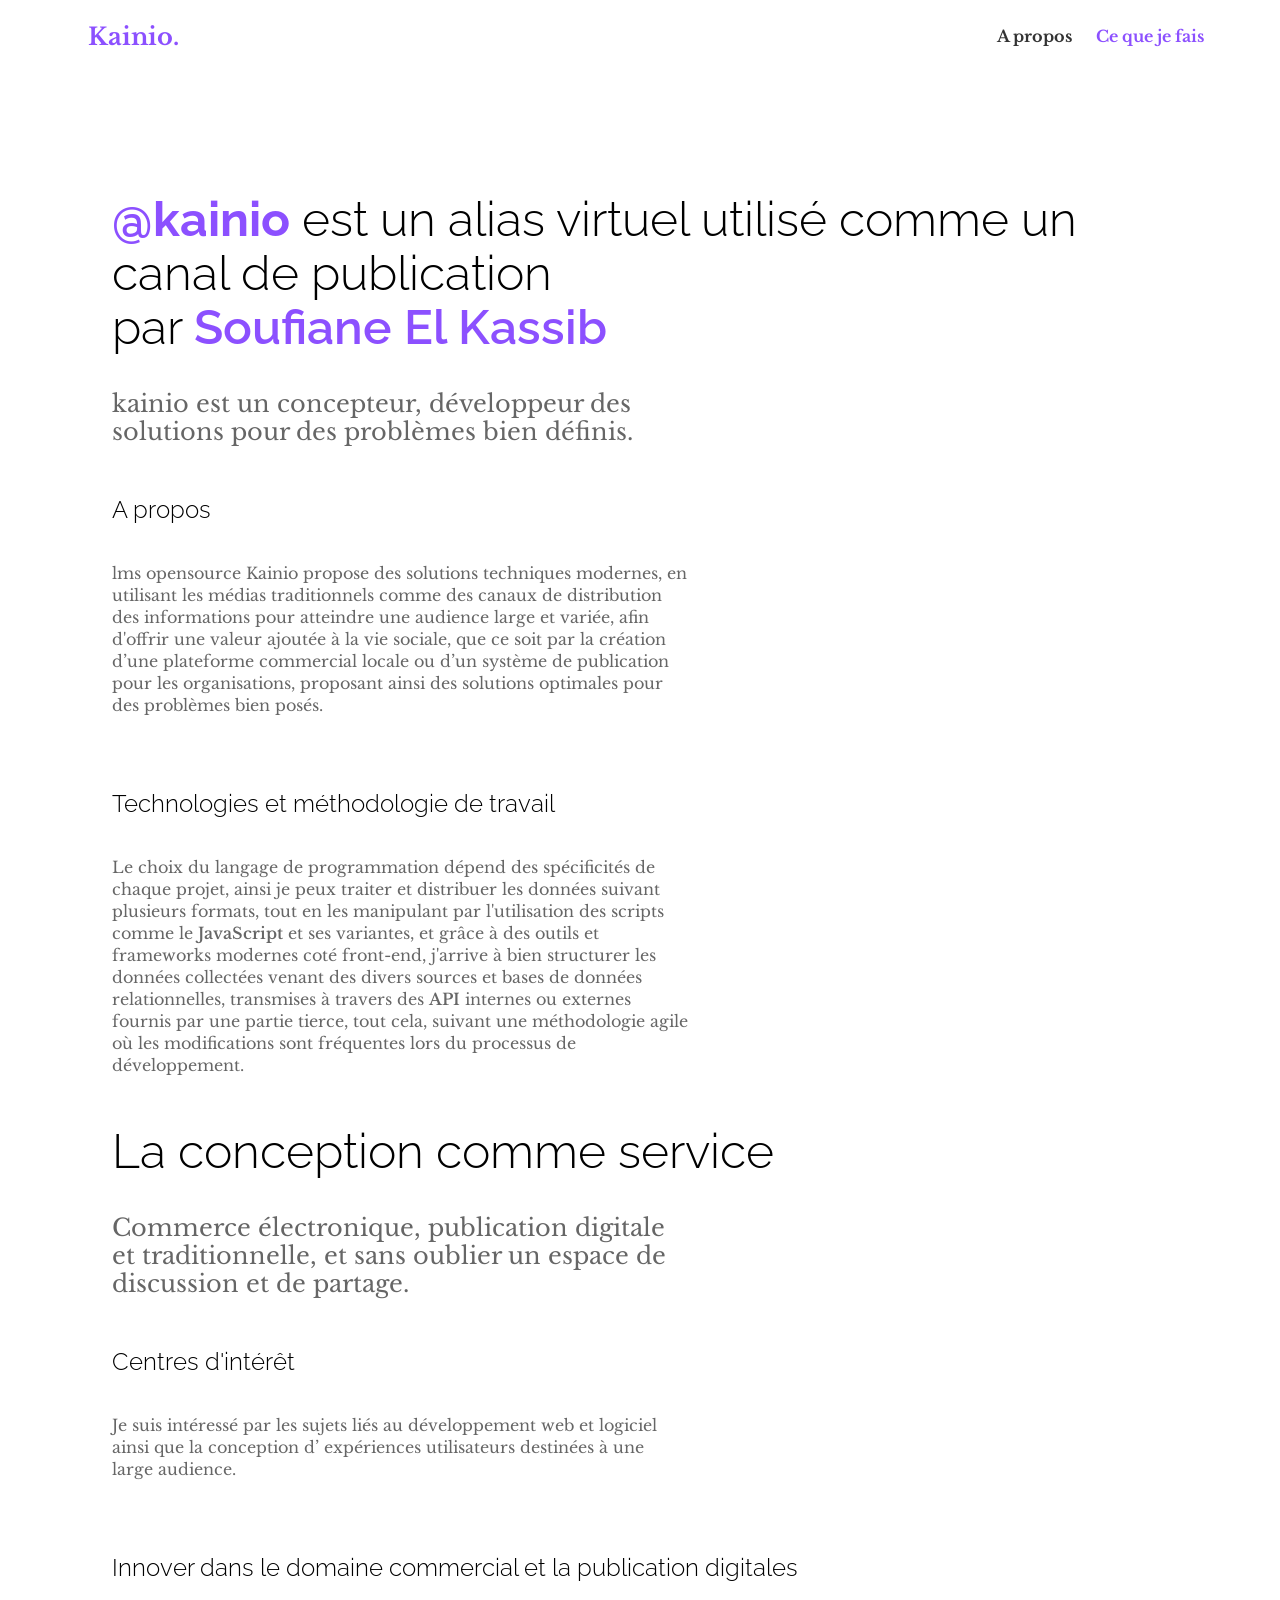
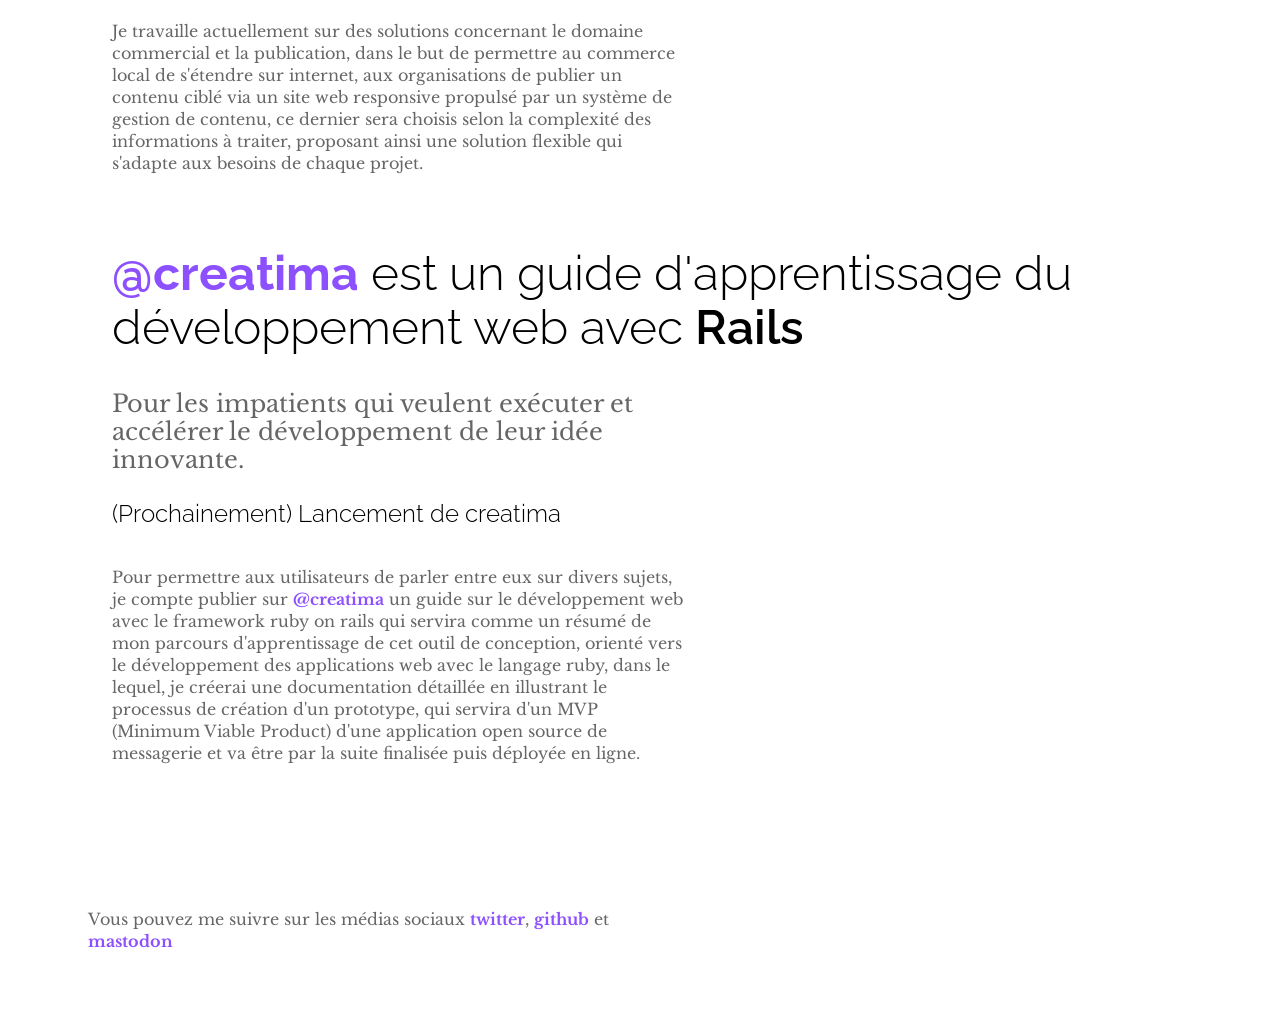
==== commit 4d1a70ab: "Updates" ====
--- a/index.html
+++ b/index.html
@@ -1,6 +1,6 @@
-<!DOCTYPE html><html><head><meta charSet="utf-8"/><meta http-equiv="x-ua-compatible" content="ie=edge"/><meta name="viewport" content="width=device-width, initial-scale=1, shrink-to-fit=no"/><link rel="preload" href="/component---src-layouts-index-js-07875082785975f3bca8.js" as="script"/><link rel="preload" href="/component---src-pages-index-js-14215df993ce82d6afe4.js" as="script"/><link rel="preload" href="/path---index-a0e39f21c11f6a62c5ab.js" as="script"/><link rel="preload" href="/app-f533e09202b00004e7fb.js" as="script"/><link rel="preload" href="/commons-8f2edf9958f932b635da.js" as="script"/><script id="webpack-manifest">/*<![CDATA[*/window.webpackManifest={"231608221292675":"app-f533e09202b00004e7fb.js","35783957827783":"component---src-pages-index-js-14215df993ce82d6afe4.js","162898551421021":"component---src-pages-404-js-8a17c297d1119d62d0f7.js","60335399758886":"path----557518bd178906f8d58a.js","142629428675168":"path---index-a0e39f21c11f6a62c5ab.js","254022195166212":"path---404-a0e39f21c11f6a62c5ab.js","178698757827068":"path---404-html-a0e39f21c11f6a62c5ab.js","114276838955818":"component---src-layouts-index-js-07875082785975f3bca8.js"}/*]]>*/</script><title data-react-helmet="true">Soufiane El kassib | Concepteur, développeur web et créateur de solutions.</title><link data-react-helmet="true" href="[object Object]" rel="icon" type="image/x-icon"/><meta data-react-helmet="true" name="description" content="Kainio est Soufiane El kassib concepteur, développeur web et créateur de solutions."/><meta data-react-helmet="true" name="keywords" content="Kainio, Soufiane, El kassib, développeur web, concepteur, Ruby, Javascript, Drupal"/><style id="typography.js">html{font-family:sans-serif;-ms-text-size-adjust:100%;-webkit-text-size-adjust:100%}body{margin:0}article,aside,details,figcaption,figure,footer,header,main,menu,nav,section,summary{display:block}audio,canvas,progress,video{display:inline-block}audio:not([controls]){display:none;height:0}progress{vertical-align:baseline}[hidden],template{display:none}a{background-color:transparent;-webkit-text-decoration-skip:objects}a:active,a:hover{outline-width:0}abbr[title]{border-bottom:none;text-decoration:underline;text-decoration:underline dotted}b,strong{font-weight:inherit;font-weight:bolder}dfn{font-style:italic}h1{font-size:2em;margin:.67em 0}mark{background-color:#ff0;color:#000}small{font-size:80%}sub,sup{font-size:75%;line-height:0;position:relative;vertical-align:baseline}sub{bottom:-.25em}sup{top:-.5em}img{border-style:none}svg:not(:root){overflow:hidden}code,kbd,pre,samp{font-family:monospace,monospace;font-size:1em}figure{margin:1em 40px}hr{box-sizing:content-box;height:0;overflow:visible}button,input,optgroup,select,textarea{font:inherit;margin:0}optgroup{font-weight:700}button,input{overflow:visible}button,select{text-transform:none}[type=reset],[type=submit],button,html [type=button]{-webkit-appearance:button}[type=button]::-moz-focus-inner,[type=reset]::-moz-focus-inner,[type=submit]::-moz-focus-inner,button::-moz-focus-inner{border-style:none;padding:0}[type=button]:-moz-focusring,[type=reset]:-moz-focusring,[type=submit]:-moz-focusring,button:-moz-focusring{outline:1px dotted ButtonText}fieldset{border:1px solid silver;margin:0 2px;padding:.35em .625em .75em}legend{box-sizing:border-box;color:inherit;display:table;max-width:100%;padding:0;white-space:normal}textarea{overflow:auto}[type=checkbox],[type=radio]{box-sizing:border-box;padding:0}[type=number]::-webkit-inner-spin-button,[type=number]::-webkit-outer-spin-button{height:auto}[type=search]{-webkit-appearance:textfield;outline-offset:-2px}[type=search]::-webkit-search-cancel-button,[type=search]::-webkit-search-decoration{-webkit-appearance:none}::-webkit-input-placeholder{color:inherit;opacity:.54}::-webkit-file-upload-button{-webkit-appearance:button;font:inherit}html{font:100%/1.5em 'Libre Baskerville',serif;box-sizing:border-box;overflow-y:scroll;}*{box-sizing:inherit;}*:before{box-sizing:inherit;}*:after{box-sizing:inherit;}body{color:hsla(0,0%,0%,0.8);font-family:'Libre Baskerville',serif;font-weight:400;word-wrap:break-word;font-kerning:normal;-moz-font-feature-settings:"kern", "liga", "clig", "calt";-ms-font-feature-settings:"kern", "liga", "clig", "calt";-webkit-font-feature-settings:"kern", "liga", "clig", "calt";font-feature-settings:"kern", "liga", "clig", "calt";}img{max-width:100%;margin-left:0;margin-right:0;margin-top:0;padding-bottom:0;padding-left:0;padding-right:0;padding-top:0;margin-bottom:1rem;}h1{margin-left:0;margin-right:0;margin-top:0;padding-bottom:0;padding-left:0;padding-right:0;padding-top:0;margin-bottom:1rem;color:hsla(0,0%,0%,1);font-family:'Raleway',sans-serif;font-weight:800;text-rendering:optimizeLegibility;font-size:2rem;line-height:1.1;}h2{margin-left:0;margin-right:0;margin-top:0;padding-bottom:0;padding-left:0;padding-right:0;padding-top:0;margin-bottom:1rem;color:hsla(0,0%,0%,1);font-family:'Raleway',sans-serif;font-weight:800;text-rendering:optimizeLegibility;font-size:1.51572rem;line-height:1.1;}h3{margin-left:0;margin-right:0;margin-top:0;padding-bottom:0;padding-left:0;padding-right:0;padding-top:0;margin-bottom:1rem;color:hsla(0,0%,0%,1);font-family:'Raleway',sans-serif;font-weight:800;text-rendering:optimizeLegibility;font-size:1.31951rem;line-height:1.1;}h4{margin-left:0;margin-right:0;margin-top:0;padding-bottom:0;padding-left:0;padding-right:0;padding-top:0;margin-bottom:1rem;color:hsla(0,0%,0%,1);font-family:'Raleway',sans-serif;font-weight:800;text-rendering:optimizeLegibility;font-size:1rem;line-height:1.1;}h5{margin-left:0;margin-right:0;margin-top:0;padding-bottom:0;padding-left:0;padding-right:0;padding-top:0;margin-bottom:1rem;color:hsla(0,0%,0%,1);font-family:'Raleway',sans-serif;font-weight:800;text-rendering:optimizeLegibility;font-size:0.87055rem;line-height:1.1;}h6{margin-left:0;margin-right:0;margin-top:0;padding-bottom:0;padding-left:0;padding-right:0;padding-top:0;margin-bottom:1rem;color:hsla(0,0%,0%,1);font-family:'Raleway',sans-serif;font-weight:800;text-rendering:optimizeLegibility;font-size:0.81225rem;line-height:1.1;}hgroup{margin-left:0;margin-right:0;margin-top:0;padding-bottom:0;padding-left:0;padding-right:0;padding-top:0;margin-bottom:1rem;}ul{margin-left:1.5rem;margin-right:0;margin-top:0;padding-bottom:0;padding-left:0;padding-right:0;padding-top:0;margin-bottom:1rem;list-style-position:outside;list-style-image:none;}ol{margin-left:1.5rem;margin-right:0;margin-top:0;padding-bottom:0;padding-left:0;padding-right:0;padding-top:0;margin-bottom:1rem;list-style-position:outside;list-style-image:none;}dl{margin-left:0;margin-right:0;margin-top:0;padding-bottom:0;padding-left:0;padding-right:0;padding-top:0;margin-bottom:1rem;}dd{margin-left:0;margin-right:0;margin-top:0;padding-bottom:0;padding-left:0;padding-right:0;padding-top:0;margin-bottom:1rem;}p{margin-left:0;margin-right:0;margin-top:0;padding-bottom:0;padding-left:0;padding-right:0;padding-top:0;margin-bottom:1rem;}figure{margin-left:0;margin-right:0;margin-top:0;padding-bottom:0;padding-left:0;padding-right:0;padding-top:0;margin-bottom:1rem;}pre{margin-left:0;margin-right:0;margin-top:0;padding-bottom:0;padding-left:0;padding-right:0;padding-top:0;margin-bottom:1rem;font-size:0.85rem;line-height:1.5rem;}table{margin-left:0;margin-right:0;margin-top:0;padding-bottom:0;padding-left:0;padding-right:0;padding-top:0;margin-bottom:1rem;font-size:1rem;line-height:1.5rem;border-collapse:collapse;width:100%;}fieldset{margin-left:0;margin-right:0;margin-top:0;padding-bottom:0;padding-left:0;padding-right:0;padding-top:0;margin-bottom:1rem;}blockquote{margin-left:1rem;margin-right:1rem;margin-top:1rem;padding-bottom:0;padding-left:1rem;padding-right:0;padding-top:0;margin-bottom:1rem;color:hsla(0,0%,0%,0.7340000000000001);border-left:4px solid #999;}form{margin-left:0;margin-right:0;margin-top:0;padding-bottom:0;padding-left:0;padding-right:0;padding-top:0;margin-bottom:1rem;}noscript{margin-left:0;margin-right:0;margin-top:0;padding-bottom:0;padding-left:0;padding-right:0;padding-top:0;margin-bottom:1rem;}iframe{margin-left:0;margin-right:0;margin-top:0;padding-bottom:0;padding-left:0;padding-right:0;padding-top:0;margin-bottom:1rem;}hr{margin-left:0;margin-right:0;margin-top:0;padding-bottom:0;padding-left:0;padding-right:0;padding-top:0;margin-bottom:calc(1rem - 1px);background:hsla(0,0%,0%,0.2);border:none;height:1px;}address{margin-left:0;margin-right:0;margin-top:0;padding-bottom:0;padding-left:0;padding-right:0;padding-top:0;margin-bottom:1rem;}b{font-weight:700;}strong{font-weight:700;}dt{font-weight:700;}th{font-weight:700;}li{margin-bottom:calc(1rem / 2);}ol li{padding-left:0;}ul li{padding-left:0;}li > ol{margin-left:1.5rem;margin-bottom:calc(1rem / 2);margin-top:calc(1rem / 2);}li > ul{margin-left:1.5rem;margin-bottom:calc(1rem / 2);margin-top:calc(1rem / 2);}blockquote *:last-child{margin-bottom:0;}li *:last-child{margin-bottom:0;}p *:last-child{margin-bottom:0;}li > p{margin-bottom:calc(1rem / 2);}code{font-size:0.85rem;line-height:1.5rem;}kbd{font-size:0.85rem;line-height:1.5rem;}samp{font-size:0.85rem;line-height:1.5rem;}abbr{border-bottom:1px dotted hsla(0,0%,0%,0.5);cursor:help;}acronym{border-bottom:1px dotted hsla(0,0%,0%,0.5);cursor:help;}abbr[title]{border-bottom:1px dotted hsla(0,0%,0%,0.5);cursor:help;text-decoration:none;}thead{text-align:left;}td,th{text-align:left;border-bottom:1px solid hsla(0,0%,0%,0.12);font-feature-settings:"tnum";-moz-font-feature-settings:"tnum";-ms-font-feature-settings:"tnum";-webkit-font-feature-settings:"tnum";padding-left:1rem;padding-right:1rem;padding-top:0.75rem;padding-bottom:calc(0.75rem - 1px);}th:first-child,td:first-child{padding-left:0;}th:last-child,td:last-child{padding-right:0;}@media only screen and (max-width:480px){html{font-size:80%;line-height:1.5em;}}a{font-weight:bold;color:#00f;text-decoration:none;}a:hover{text-decoration:underline;}</style><link href="//fonts.googleapis.com/css?family=Raleway:800|Libre+Baskerville:400,400i,700" rel="stylesheet" type="text/css"/><script>/*<![CDATA[*/!function(e,t,r){function n(){for(;d[0]&&"loaded"==d[0][f];)c=d.shift(),c[o]=!i.parentNode.insertBefore(c,i)}for(var s,a,c,d=[],i=e.scripts[0],o="onreadystatechange",f="readyState";s=r.shift();)a=e.createElement(t),"async"in i?(a.async=!1,e.head.appendChild(a)):i[f]?(d.push(a),a[o]=n):e.write("<"+t+' src="'+s+'" defer></'+t+">"),a.src=s}(document,"script",["/commons-8f2edf9958f932b635da.js","/app-f533e09202b00004e7fb.js","/path---index-a0e39f21c11f6a62c5ab.js","/component---src-pages-index-js-14215df993ce82d6afe4.js","/component---src-layouts-index-js-07875082785975f3bca8.js"])/*]]>*/</script><style id="gatsby-inlined-css">/*!
+<!DOCTYPE html><html><head><meta charSet="utf-8"/><meta http-equiv="x-ua-compatible" content="ie=edge"/><meta name="viewport" content="width=device-width, initial-scale=1, shrink-to-fit=no"/><link rel="preload" href="/component---src-layouts-index-js-d1b7efece360e6127675.js" as="script"/><link rel="preload" href="/component---src-pages-index-js-442928f645199532a0e7.js" as="script"/><link rel="preload" href="/path---index-a0e39f21c11f6a62c5ab.js" as="script"/><link rel="preload" href="/app-2dec15a805acd97886e7.js" as="script"/><link rel="preload" href="/commons-8f2edf9958f932b635da.js" as="script"/><script id="webpack-manifest">/*<![CDATA[*/window.webpackManifest={"231608221292675":"app-2dec15a805acd97886e7.js","162898551421021":"component---src-pages-404-js-8a17c297d1119d62d0f7.js","35783957827783":"component---src-pages-index-js-442928f645199532a0e7.js","60335399758886":"path----557518bd178906f8d58a.js","254022195166212":"path---404-a0e39f21c11f6a62c5ab.js","142629428675168":"path---index-a0e39f21c11f6a62c5ab.js","178698757827068":"path---404-html-a0e39f21c11f6a62c5ab.js","114276838955818":"component---src-layouts-index-js-d1b7efece360e6127675.js"}/*]]>*/</script><title data-react-helmet="true">kainio | concepteur et développeur des solutions</title><link data-react-helmet="true" href="[object Object]" rel="icon" type="image/x-icon"/><meta data-react-helmet="true" name="description" content="Kainio est un concepteur, développeur web et créateur de solutions."/><meta data-react-helmet="true" name="keywords" content="Kainio, Soufiane, El Kassib, développeur, concepteur, Ruby, Javascript, PHP, Drupal"/><style id="typography.js">html{font-family:sans-serif;-ms-text-size-adjust:100%;-webkit-text-size-adjust:100%}body{margin:0}article,aside,details,figcaption,figure,footer,header,main,menu,nav,section,summary{display:block}audio,canvas,progress,video{display:inline-block}audio:not([controls]){display:none;height:0}progress{vertical-align:baseline}[hidden],template{display:none}a{background-color:transparent;-webkit-text-decoration-skip:objects}a:active,a:hover{outline-width:0}abbr[title]{border-bottom:none;text-decoration:underline;text-decoration:underline dotted}b,strong{font-weight:inherit;font-weight:bolder}dfn{font-style:italic}h1{font-size:2em;margin:.67em 0}mark{background-color:#ff0;color:#000}small{font-size:80%}sub,sup{font-size:75%;line-height:0;position:relative;vertical-align:baseline}sub{bottom:-.25em}sup{top:-.5em}img{border-style:none}svg:not(:root){overflow:hidden}code,kbd,pre,samp{font-family:monospace,monospace;font-size:1em}figure{margin:1em 40px}hr{box-sizing:content-box;height:0;overflow:visible}button,input,optgroup,select,textarea{font:inherit;margin:0}optgroup{font-weight:700}button,input{overflow:visible}button,select{text-transform:none}[type=reset],[type=submit],button,html [type=button]{-webkit-appearance:button}[type=button]::-moz-focus-inner,[type=reset]::-moz-focus-inner,[type=submit]::-moz-focus-inner,button::-moz-focus-inner{border-style:none;padding:0}[type=button]:-moz-focusring,[type=reset]:-moz-focusring,[type=submit]:-moz-focusring,button:-moz-focusring{outline:1px dotted ButtonText}fieldset{border:1px solid silver;margin:0 2px;padding:.35em .625em .75em}legend{box-sizing:border-box;color:inherit;display:table;max-width:100%;padding:0;white-space:normal}textarea{overflow:auto}[type=checkbox],[type=radio]{box-sizing:border-box;padding:0}[type=number]::-webkit-inner-spin-button,[type=number]::-webkit-outer-spin-button{height:auto}[type=search]{-webkit-appearance:textfield;outline-offset:-2px}[type=search]::-webkit-search-cancel-button,[type=search]::-webkit-search-decoration{-webkit-appearance:none}::-webkit-input-placeholder{color:inherit;opacity:.54}::-webkit-file-upload-button{-webkit-appearance:button;font:inherit}html{font:100%/1.5em 'Libre Baskerville',serif;box-sizing:border-box;overflow-y:scroll;}*{box-sizing:inherit;}*:before{box-sizing:inherit;}*:after{box-sizing:inherit;}body{color:hsla(0,0%,0%,0.8);font-family:'Libre Baskerville',serif;font-weight:400;word-wrap:break-word;font-kerning:normal;-moz-font-feature-settings:"kern", "liga", "clig", "calt";-ms-font-feature-settings:"kern", "liga", "clig", "calt";-webkit-font-feature-settings:"kern", "liga", "clig", "calt";font-feature-settings:"kern", "liga", "clig", "calt";}img{max-width:100%;margin-left:0;margin-right:0;margin-top:0;padding-bottom:0;padding-left:0;padding-right:0;padding-top:0;margin-bottom:1rem;}h1{margin-left:0;margin-right:0;margin-top:0;padding-bottom:0;padding-left:0;padding-right:0;padding-top:0;margin-bottom:1rem;color:hsla(0,0%,0%,1);font-family:'Raleway',sans-serif;font-weight:800;text-rendering:optimizeLegibility;font-size:2rem;line-height:1.1;}h2{margin-left:0;margin-right:0;margin-top:0;padding-bottom:0;padding-left:0;padding-right:0;padding-top:0;margin-bottom:1rem;color:hsla(0,0%,0%,1);font-family:'Raleway',sans-serif;font-weight:800;text-rendering:optimizeLegibility;font-size:1.51572rem;line-height:1.1;}h3{margin-left:0;margin-right:0;margin-top:0;padding-bottom:0;padding-left:0;padding-right:0;padding-top:0;margin-bottom:1rem;color:hsla(0,0%,0%,1);font-family:'Raleway',sans-serif;font-weight:800;text-rendering:optimizeLegibility;font-size:1.31951rem;line-height:1.1;}h4{margin-left:0;margin-right:0;margin-top:0;padding-bottom:0;padding-left:0;padding-right:0;padding-top:0;margin-bottom:1rem;color:hsla(0,0%,0%,1);font-family:'Raleway',sans-serif;font-weight:800;text-rendering:optimizeLegibility;font-size:1rem;line-height:1.1;}h5{margin-left:0;margin-right:0;margin-top:0;padding-bottom:0;padding-left:0;padding-right:0;padding-top:0;margin-bottom:1rem;color:hsla(0,0%,0%,1);font-family:'Raleway',sans-serif;font-weight:800;text-rendering:optimizeLegibility;font-size:0.87055rem;line-height:1.1;}h6{margin-left:0;margin-right:0;margin-top:0;padding-bottom:0;padding-left:0;padding-right:0;padding-top:0;margin-bottom:1rem;color:hsla(0,0%,0%,1);font-family:'Raleway',sans-serif;font-weight:800;text-rendering:optimizeLegibility;font-size:0.81225rem;line-height:1.1;}hgroup{margin-left:0;margin-right:0;margin-top:0;padding-bottom:0;padding-left:0;padding-right:0;padding-top:0;margin-bottom:1rem;}ul{margin-left:1.5rem;margin-right:0;margin-top:0;padding-bottom:0;padding-left:0;padding-right:0;padding-top:0;margin-bottom:1rem;list-style-position:outside;list-style-image:none;}ol{margin-left:1.5rem;margin-right:0;margin-top:0;padding-bottom:0;padding-left:0;padding-right:0;padding-top:0;margin-bottom:1rem;list-style-position:outside;list-style-image:none;}dl{margin-left:0;margin-right:0;margin-top:0;padding-bottom:0;padding-left:0;padding-right:0;padding-top:0;margin-bottom:1rem;}dd{margin-left:0;margin-right:0;margin-top:0;padding-bottom:0;padding-left:0;padding-right:0;padding-top:0;margin-bottom:1rem;}p{margin-left:0;margin-right:0;margin-top:0;padding-bottom:0;padding-left:0;padding-right:0;padding-top:0;margin-bottom:1rem;}figure{margin-left:0;margin-right:0;margin-top:0;padding-bottom:0;padding-left:0;padding-right:0;padding-top:0;margin-bottom:1rem;}pre{margin-left:0;margin-right:0;margin-top:0;padding-bottom:0;padding-left:0;padding-right:0;padding-top:0;margin-bottom:1rem;font-size:0.85rem;line-height:1.5rem;}table{margin-left:0;margin-right:0;margin-top:0;padding-bottom:0;padding-left:0;padding-right:0;padding-top:0;margin-bottom:1rem;font-size:1rem;line-height:1.5rem;border-collapse:collapse;width:100%;}fieldset{margin-left:0;margin-right:0;margin-top:0;padding-bottom:0;padding-left:0;padding-right:0;padding-top:0;margin-bottom:1rem;}blockquote{margin-left:1rem;margin-right:1rem;margin-top:1rem;padding-bottom:0;padding-left:1rem;padding-right:0;padding-top:0;margin-bottom:1rem;color:hsla(0,0%,0%,0.7340000000000001);border-left:4px solid #999;}form{margin-left:0;margin-right:0;margin-top:0;padding-bottom:0;padding-left:0;padding-right:0;padding-top:0;margin-bottom:1rem;}noscript{margin-left:0;margin-right:0;margin-top:0;padding-bottom:0;padding-left:0;padding-right:0;padding-top:0;margin-bottom:1rem;}iframe{margin-left:0;margin-right:0;margin-top:0;padding-bottom:0;padding-left:0;padding-right:0;padding-top:0;margin-bottom:1rem;}hr{margin-left:0;margin-right:0;margin-top:0;padding-bottom:0;padding-left:0;padding-right:0;padding-top:0;margin-bottom:calc(1rem - 1px);background:hsla(0,0%,0%,0.2);border:none;height:1px;}address{margin-left:0;margin-right:0;margin-top:0;padding-bottom:0;padding-left:0;padding-right:0;padding-top:0;margin-bottom:1rem;}b{font-weight:700;}strong{font-weight:700;}dt{font-weight:700;}th{font-weight:700;}li{margin-bottom:calc(1rem / 2);}ol li{padding-left:0;}ul li{padding-left:0;}li > ol{margin-left:1.5rem;margin-bottom:calc(1rem / 2);margin-top:calc(1rem / 2);}li > ul{margin-left:1.5rem;margin-bottom:calc(1rem / 2);margin-top:calc(1rem / 2);}blockquote *:last-child{margin-bottom:0;}li *:last-child{margin-bottom:0;}p *:last-child{margin-bottom:0;}li > p{margin-bottom:calc(1rem / 2);}code{font-size:0.85rem;line-height:1.5rem;}kbd{font-size:0.85rem;line-height:1.5rem;}samp{font-size:0.85rem;line-height:1.5rem;}abbr{border-bottom:1px dotted hsla(0,0%,0%,0.5);cursor:help;}acronym{border-bottom:1px dotted hsla(0,0%,0%,0.5);cursor:help;}abbr[title]{border-bottom:1px dotted hsla(0,0%,0%,0.5);cursor:help;text-decoration:none;}thead{text-align:left;}td,th{text-align:left;border-bottom:1px solid hsla(0,0%,0%,0.12);font-feature-settings:"tnum";-moz-font-feature-settings:"tnum";-ms-font-feature-settings:"tnum";-webkit-font-feature-settings:"tnum";padding-left:1rem;padding-right:1rem;padding-top:0.75rem;padding-bottom:calc(0.75rem - 1px);}th:first-child,td:first-child{padding-left:0;}th:last-child,td:last-child{padding-right:0;}@media only screen and (max-width:480px){html{font-size:80%;line-height:1.5em;}}a{font-weight:bold;color:#00f;text-decoration:none;}a:hover{text-decoration:underline;}</style><link href="//fonts.googleapis.com/css?family=Raleway:800|Libre+Baskerville:400,400i,700" rel="stylesheet" type="text/css"/><script>/*<![CDATA[*/!function(e,t,r){function n(){for(;d[0]&&"loaded"==d[0][f];)c=d.shift(),c[o]=!i.parentNode.insertBefore(c,i)}for(var s,a,c,d=[],i=e.scripts[0],o="onreadystatechange",f="readyState";s=r.shift();)a=e.createElement(t),"async"in i?(a.async=!1,e.head.appendChild(a)):i[f]?(d.push(a),a[o]=n):e.write("<"+t+' src="'+s+'" defer></'+t+">"),a.src=s}(document,"script",["/commons-8f2edf9958f932b635da.js","/app-2dec15a805acd97886e7.js","/path---index-a0e39f21c11f6a62c5ab.js","/component---src-pages-index-js-442928f645199532a0e7.js","/component---src-layouts-index-js-d1b7efece360e6127675.js"])/*]]>*/</script><style id="gatsby-inlined-css">/*!
  * inuitcss, by @csswizardry
  *
  * github.com/inuitcss | inuitcss.com
  */@-webkit-keyframes fadein{0%{opacity:0}to{opacity:1}}@keyframes fadein{0%{opacity:0}to{opacity:1}}
-/*! normalize.css v4.1.1 | MIT License | github.com/necolas/normalize.css */html{font-family:sans-serif;-ms-text-size-adjust:100%;-webkit-text-size-adjust:100%}body{margin:0}article,aside,details,figcaption,figure,footer,header,main,menu,nav,section,summary{display:block}audio,canvas,progress,video{display:inline-block}audio:not([controls]){display:none;height:0}progress{vertical-align:baseline}[hidden],template{display:none}a{background-color:transparent;-webkit-text-decoration-skip:objects}a:active,a:hover{outline-width:0}abbr[title]{border-bottom:none;text-decoration:underline;text-decoration:underline dotted}b,strong{font-weight:inherit;font-weight:bolder}dfn{font-style:italic}h1{font-size:2em;margin:.67em 0}mark{background-color:#ff0;color:#000}small{font-size:80%}sub,sup{font-size:75%;line-height:0;position:relative;vertical-align:baseline}sub{bottom:-.25em}sup{top:-.5em}img{border-style:none}svg:not(:root){overflow:hidden}code,kbd,pre,samp{font-family:monospace,monospace;font-size:1em}figure{margin:1em 40px}hr{box-sizing:content-box;height:0;overflow:visible}button,input,optgroup,select,textarea{font:inherit;margin:0}optgroup{font-weight:700}button,input{overflow:visible}button,select{text-transform:none}[type=reset],[type=submit],button,html [type=button]{-webkit-appearance:button}[type=button]::-moz-focus-inner,[type=reset]::-moz-focus-inner,[type=submit]::-moz-focus-inner,button::-moz-focus-inner{border-style:none;padding:0}[type=button]:-moz-focusring,[type=reset]:-moz-focusring,[type=submit]:-moz-focusring,button:-moz-focusring{outline:1px dotted ButtonText}fieldset{border:1px solid silver;margin:0 2px;padding:.35em .625em .75em}legend{box-sizing:border-box;color:inherit;display:table;max-width:100%;padding:0;white-space:normal}textarea{overflow:auto}[type=checkbox],[type=radio]{box-sizing:border-box;padding:0}[type=number]::-webkit-inner-spin-button,[type=number]::-webkit-outer-spin-button{height:auto}[type=search]{-webkit-appearance:textfield;outline-offset:-2px}[type=search]::-webkit-search-cancel-button,[type=search]::-webkit-search-decoration{-webkit-appearance:none}::-webkit-input-placeholder{color:inherit;opacity:.54}::-webkit-file-upload-button{-webkit-appearance:button;font:inherit}blockquote,body,caption,dd,dl,fieldset,figure,form,h1,h2,h3,h4,h5,h6,hr,legend,ol,p,pre,table,td,th,ul{margin:0;padding:0}abbr[title],dfn[title]{cursor:help}ins,u{text-decoration:none}ins{border-bottom:1px solid}address,blockquote,dl,fieldset,figure,h1,h2,h3,h4,h5,h6,hr,ol,p,pre,table,ul{margin-bottom:24px;margin-bottom:1.5rem}dd,ol,ul{margin-left:48px;margin-left:3rem}.brand-font,.grommet{font-family:Libre Baskerville,serif}.grommet{font-size:16px;font-size:1rem;line-height:24px}@media screen and (min-width:45em){.grommet h1:not(.grommetux-heading){font-size:48px;font-size:3rem;line-height:1.125}}@media screen and (max-width:44.9375em){.grommet h1:not(.grommetux-heading){font-size:36px;font-size:2.25rem;line-height:1.125}}@media screen and (min-width:45em){.grommet h2:not(.grommetux-heading){font-size:36px;font-size:2.25rem;line-height:1.23}}@media screen and (max-width:44.9375em){.grommet h2:not(.grommetux-heading){font-size:30px;font-size:1.875rem;line-height:1.23}}.grommet h3:not(.grommetux-heading){font-size:24px;line-height:1.333}.grommet h4:not(.grommetux-heading){font-size:18px;line-height:1.333}.grommet h5:not(.grommetux-heading),.grommet h6:not(.grommetux-heading){font-size:16px;line-height:1.375}.grommet h1:not(.grommetux-heading),.grommet h2:not(.grommetux-heading),.grommet h3:not(.grommetux-heading),.grommet h4:not(.grommetux-heading),.grommet h5:not(.grommetux-heading),.grommet h6:not(.grommetux-heading){font-weight:300;max-width:100%}.grommet h1:not(.grommetux-heading) .grommetux-anchor,.grommet h1:not(.grommetux-heading) a,.grommet h2:not(.grommetux-heading) .grommetux-anchor,.grommet h2:not(.grommetux-heading) a,.grommet h3:not(.grommetux-heading) .grommetux-anchor,.grommet h3:not(.grommetux-heading) a,.grommet h4:not(.grommetux-heading) .grommetux-anchor,.grommet h4:not(.grommetux-heading) a,.grommet h5:not(.grommetux-heading) .grommetux-anchor,.grommet h5:not(.grommetux-heading) a,.grommet h6:not(.grommetux-heading) .grommetux-anchor,.grommet h6:not(.grommetux-heading) a{color:inherit;text-decoration:none}.grommet h1:not(.grommetux-heading) .grommetux-anchor:hover,.grommet h1:not(.grommetux-heading) a:hover,.grommet h2:not(.grommetux-heading) .grommetux-anchor:hover,.grommet h2:not(.grommetux-heading) a:hover,.grommet h3:not(.grommetux-heading) .grommetux-anchor:hover,.grommet h3:not(.grommetux-heading) a:hover,.grommet h4:not(.grommetux-heading) .grommetux-anchor:hover,.grommet h4:not(.grommetux-heading) a:hover,.grommet h5:not(.grommetux-heading) .grommetux-anchor:hover,.grommet h5:not(.grommetux-heading) a:hover,.grommet h6:not(.grommetux-heading) .grommetux-anchor:hover,.grommet h6:not(.grommetux-heading) a:hover{text-decoration:none}.grommet dd,.grommet li:not([class^=grommetux-]){max-width:576px;margin-left:0;font-size:16px;font-weight:300;line-height:1.375;color:#666}.grommet dd{font-size:16px;font-weight:300;line-height:1.375;margin-bottom:12px}.grommet p:not(.grommetux-paragraph){max-width:576px;margin-left:0;margin-top:24px;margin-bottom:24px;font-size:16px;font-weight:300;line-height:1.375;color:#666}.grommet blockquote{font-size:36px;font-size:2.25rem;line-height:1.33333;margin-top:24px;margin-bottom:24px}.grommet b,.grommet strong{font-weight:600}.grommet code{font-family:Consolas,Menlo,DejaVu Sans Mono,Liberation Mono,monospace}.grommet .large-number-font{font-family:Arial,sans-serif}.grommet .secondary{color:#666}.grommet .error{color:#ff856b}.grommet .grommetux-background-color-index--dark .secondary,.grommet .grommetux-background-color-index--dark dd,.grommet .grommetux-background-color-index--dark p:not(.grommetux-paragraph),.grommet .grommetux-background-color-index--light .grommetux-background-color-index--dark .secondary,.grommet .grommetux-background-color-index--light .grommetux-background-color-index--dark dd,.grommet .grommetux-background-color-index--light .grommetux-background-color-index--dark p:not(.grommetux-paragraph){color:hsla(0,0%,100%,.85)}.grommet .grommetux-background-color-index--dark .error,.grommet .grommetux-background-color-index--light .grommetux-background-color-index--dark .error{color:#f59f9f}.grommet .grommetux-background-color-index--dark .grommetux-background-color-index--light dd,.grommet .grommetux-background-color-index--dark .grommetux-background-color-index--light p:not(.grommetux-paragraph),.grommet .grommetux-background-color-index--light dd,.grommet .grommetux-background-color-index--light p:not(.grommetux-paragraph){color:#333}.grommet .grommetux-background-color-index--dark .grommetux-background-color-index--light .secondary,.grommet .grommetux-background-color-index--light .secondary{color:#666}.grommet .grommetux-background-color-index--dark .grommetux-background-color-index--light .error,.grommet .grommetux-background-color-index--light .error{color:#ff856b}.grommet input:not(.grommetux-check-box__input),.grommet input:not(.grommetux-input),.grommet select,.grommet textarea{font-size:16px;font-size:1rem;line-height:1.5;padding:11px 23px;border:1px solid rgba(0,0,0,.15);border-radius:4px;outline:none;background-color:transparent;color:inherit;font:inherit;margin:0}.grommet input:not(.grommetux-check-box__input):focus,.grommet input:not(.grommetux-input):focus,.grommet select:focus,.grommet textarea:focus{border-width:2px;border-color:#c3a4fe;padding:10px 22px}.grommet input:not(.grommetux-check-box__input)::-moz-focus-inner,.grommet input:not(.grommetux-input)::-moz-focus-inner,.grommet select::-moz-focus-inner,.grommet textarea::-moz-focus-inner{border:none;outline:none}.grommet input:not(.grommetux-check-box__input)::-webkit-input-placeholder,.grommet input:not(.grommetux-input)::-webkit-input-placeholder,.grommet select::-webkit-input-placeholder,.grommet textarea::-webkit-input-placeholder{color:#aaa}.grommet input:not(.grommetux-check-box__input)::-moz-placeholder,.grommet input:not(.grommetux-input)::-moz-placeholder,.grommet select::-moz-placeholder,.grommet textarea::-moz-placeholder{color:#aaa}.grommet input:not(.grommetux-check-box__input):-ms-input-placeholder,.grommet input:not(.grommetux-input):-ms-input-placeholder,.grommet select:-ms-input-placeholder,.grommet textarea:-ms-input-placeholder{color:#aaa}.grommet input:not(.grommetux-check-box__input).error,.grommet input:not(.grommetux-input).error,.grommet select.error,.grommet textarea.error{border-color:#ff856b}.grommet input[type=button],.grommet input[type=submit]{text-align:center;line-height:inherit}.grommet select{border-color:rgba(0,0,0,.15);padding-right:48px;-webkit-appearance:none;-moz-appearance:none;background:url([data-uri]) no-repeat center right 12px;cursor:pointer}.grommet select::-moz-focus-inner{border:none}.grommet select.plain{border:none}.grommet select:focus{padding-right:48px}.grommet input[type=range]{position:relative;-webkit-appearance:none;border-color:transparent;height:24px;padding:0;cursor:pointer;overflow-x:hidden}.grommet input[type=range]:focus{outline:none}.grommet input[type=range]::-moz-focus-inner,.grommet input[type=range]::-moz-focus-outer{border:none}.grommet input[type=range]::-webkit-slider-runnable-track{width:100%;height:2px;background-color:rgba(51,51,51,.2)}.grommet input[type=range]::-webkit-slider-thumb{-webkit-appearance:none;position:relative;height:24px;width:24px;overflow:visible;margin-top:-11px;border:2px solid #8c50ff;border-radius:24px;background-color:#fff;cursor:pointer}.grommet input[type=range]::-webkit-slider-thumb:hover{border-color:#000}.grommet input[type=range]::-moz-range-track{width:100%;height:2px;background-color:rgba(51,51,51,.2)}.grommet input[type=range]::-moz-range-thumb{position:relative;height:24px;width:24px;overflow:visible;border:2px solid #8c50ff;height:20px;width:20px;border-radius:24px;background-color:#fff}.grommet input[type=range]:hover::-moz-range-thumb{border-color:#000}.grommet input[type=range]::-ms-track{width:100%;height:2px;background-color:rgba(51,51,51,.2);border-color:transparent;color:transparent}.grommet input[type=range]::-ms-fill-lower{background:#8c50ff;border-color:transparent}.grommet input[type=range]::-ms-fill-upper{background:rgba(51,51,51,.2);border-color:transparent}.grommet input[type=range]::-ms-thumb{position:relative;height:24px;width:24px;overflow:visible;border:2px solid #666;height:20px;width:20px;border-radius:24px;background-color:#fff}.grommet input[type=range]:hover::-ms-thumb{border-color:#000}.grommet .grommetux-background-color-index--dark input[type=range]::-webkit-slider-runnable-track,.grommet .grommetux-background-color-index--light .grommetux-background-color-index--dark input[type=range]::-webkit-slider-runnable-track{background-color:hsla(0,0%,100%,.2)}.grommet .grommetux-background-color-index--dark input[type=range]::-webkit-slider-thumb,.grommet .grommetux-background-color-index--light .grommetux-background-color-index--dark input[type=range]::-webkit-slider-thumb{background-color:#fff;border:2px solid #fff}.grommet .grommetux-background-color-index--dark input[type=range]::-moz-range-thumb,.grommet .grommetux-background-color-index--light .grommetux-background-color-index--dark input[type=range]::-moz-range-thumb{background-color:#fff;border:2px solid #fff}.grommet .grommetux-background-color-index--dark input[type=range]::-ms-fill-lower,.grommet .grommetux-background-color-index--light .grommetux-background-color-index--dark input[type=range]::-ms-fill-lower{background:#fff}.grommet .grommetux-background-color-index--dark input[type=range]::-ms-fill-upper,.grommet .grommetux-background-color-index--light .grommetux-background-color-index--dark input[type=range]::-ms-fill-upper{background:hsla(0,0%,100%,.2)}.grommet .grommetux-background-color-index--dark input[type=range]::-ms-thumb,.grommet .grommetux-background-color-index--light .grommetux-background-color-index--dark input[type=range]::-ms-thumb{border-color:#fff}.grommet .grommetux-background-color-index--dark input[type=range]:hover::-ms-thumb,.grommet .grommetux-background-color-index--light .grommetux-background-color-index--dark input[type=range]:hover::-ms-thumb{border-color:#fff;background-color:#fff}.grommet .grommetux-background-color-index--dark .grommetux-background-color-index--light input[type=range]::-webkit-slider-runnable-track,.grommet .grommetux-background-color-index--light input[type=range]::-webkit-slider-runnable-track{background-color:rgba(51,51,51,.2)}.grommet .grommetux-background-color-index--dark .grommetux-background-color-index--light input[type=range]::-webkit-slider-thumb,.grommet .grommetux-background-color-index--light input[type=range]::-webkit-slider-thumb{background-color:#000;border:2px solid #000}.grommet .grommetux-background-color-index--dark .grommetux-background-color-index--light input[type=range]::-moz-range-thumb,.grommet .grommetux-background-color-index--light input[type=range]::-moz-range-thumb{background-color:#000;border:2px solid #000}.grommet .grommetux-background-color-index--dark .grommetux-background-color-index--light input[type=range]::-ms-fill-lower,.grommet .grommetux-background-color-index--light input[type=range]::-ms-fill-lower{background:#8c50ff}.grommet .grommetux-background-color-index--dark .grommetux-background-color-index--light input[type=range]::-ms-fill-upper,.grommet .grommetux-background-color-index--light input[type=range]::-ms-fill-upper{background:rgba(51,51,51,.2)}.grommet .grommetux-background-color-index--dark .grommetux-background-color-index--light input[type=range]::-ms-thumb,.grommet .grommetux-background-color-index--light input[type=range]::-ms-thumb{border-color:#666}.grommet .grommetux-background-color-index--dark .grommetux-background-color-index--light input[type=range]:hover::-ms-thumb,.grommet .grommetux-background-color-index--light input[type=range]:hover::-ms-thumb{border-color:#000;background-color:#fff}.grommet{box-sizing:border-box;font-size:1em;line-height:1.5;background-color:#fff;color:#333;-webkit-text-size-adjust:100%;-ms-text-size-adjust:100%;-moz-osx-font-smoothing:grayscale;-webkit-font-smoothing:antialiased}.grommet li>ol,.grommet li>ul{margin-bottom:0}.grommet img{max-width:100%;font-style:italic;vertical-align:middle}.grommet.rtl{direction:rtl}.grommet *{box-sizing:inherit}.grommetux-accordion-panel{margin:3px}.grommetux-accordion-panel__header{color:#666}.grommetux-background-color-index--dark .grommetux-accordion-panel__header,.grommetux-background-color-index--light .grommetux-background-color-index--dark .grommetux-accordion-panel__header{color:hsla(0,0%,100%,.85)}.grommetux-background-color-index--dark .grommetux-background-color-index--light .grommetux-accordion-panel__header,.grommetux-background-color-index--light .grommetux-accordion-panel__header{color:#666}.grommetux-accordion-panel__header:hover{color:#000}.grommetux-background-color-index--dark .grommetux-accordion-panel__header:hover,.grommetux-background-color-index--light .grommetux-background-color-index--dark .grommetux-accordion-panel__header:hover{color:hsla(0,0%,100%,.85)}.grommetux-background-color-index--dark .grommetux-background-color-index--light .grommetux-accordion-panel__header:hover,.grommetux-background-color-index--light .grommetux-accordion-panel__header:hover{color:#000}.grommetux-accordion-panel--active .grommetux-accordion-panel__control{-webkit-transform:rotate(90deg);-ms-transform:rotate(90deg);transform:rotate(90deg)}.grommet a:not(.grommetux-anchor):not(.grommetux-button){color:#8c50ff;text-decoration:none;cursor:pointer}.grommet a:not(.grommetux-anchor):not(.grommetux-button).plain .grommet a:not(.grommetux-anchor):not(.grommetux-button).grommetux-button,.grommet a:not(.grommetux-anchor):not(.grommetux-button).plain .grommet a:not(.grommetux-anchor):not(.grommetux-button).grommetux-button:hover{text-decoration:none}.grommet a:not(.grommetux-anchor):not(.grommetux-button):visited{color:#8c50ff}.grommet a:not(.grommetux-anchor):not(.grommetux-button).active{color:#333}.grommet a:not(.grommetux-anchor):not(.grommetux-button):hover{color:#6e22ff;text-decoration:underline}.grommetux-background-color-index--dark .grommet a:not(.grommetux-anchor):not(.grommetux-button),.grommetux-background-color-index--dark .grommet a:not(.grommetux-anchor):not(.grommetux-button):visited,.grommetux-background-color-index--light .grommetux-background-color-index--dark .grommet a:not(.grommetux-anchor):not(.grommetux-button),.grommetux-background-color-index--light .grommetux-background-color-index--dark .grommet a:not(.grommetux-anchor):not(.grommetux-button):visited{color:hsla(0,0%,100%,.85)}.grommetux-background-color-index--dark .grommet a:not(.grommetux-anchor):not(.grommetux-button).active,.grommetux-background-color-index--dark .grommet a:not(.grommetux-anchor):not(.grommetux-button):hover,.grommetux-background-color-index--light .grommetux-background-color-index--dark .grommet a:not(.grommetux-anchor):not(.grommetux-button).active,.grommetux-background-color-index--light .grommetux-background-color-index--dark .grommet a:not(.grommetux-anchor):not(.grommetux-button):hover{color:#fff}.grommetux-background-color-index--dark .grommetux-background-color-index--light .grommet a:not(.grommetux-anchor):not(.grommetux-button),.grommetux-background-color-index--dark .grommetux-background-color-index--light .grommet a:not(.grommetux-anchor):not(.grommetux-button):visited,.grommetux-background-color-index--light .grommet a:not(.grommetux-anchor):not(.grommetux-button),.grommetux-background-color-index--light .grommet a:not(.grommetux-anchor):not(.grommetux-button):visited{color:#8c50ff}.grommetux-background-color-index--dark .grommetux-background-color-index--light .grommet a:not(.grommetux-anchor):not(.grommetux-button).active,.grommetux-background-color-index--dark .grommetux-background-color-index--light .grommet a:not(.grommetux-anchor):not(.grommetux-button):hover,.grommetux-background-color-index--light .grommet a:not(.grommetux-anchor):not(.grommetux-button).active,.grommetux-background-color-index--light .grommet a:not(.grommetux-anchor):not(.grommetux-button):hover{color:#6e22ff}.grommetux-background-color-index--pending .grommet a:not(.grommetux-anchor):not(.grommetux-button),.grommetux-background-color-index--pending .grommet a:not(.grommetux-anchor):not(.grommetux-button).active,.grommetux-background-color-index--pending .grommet a:not(.grommetux-anchor):not(.grommetux-button):hover,.grommetux-background-color-index--pending .grommet a:not(.grommetux-anchor):not(.grommetux-button):visited{color:transparent}.grommetux-background-color-index--dark a:not(.grommetux-anchor):not(.grommetux-button),.grommetux-background-color-index--dark a:not(.grommetux-anchor):not(.grommetux-button):visited,.grommetux-background-color-index--light .grommetux-background-color-index--dark a:not(.grommetux-anchor):not(.grommetux-button),.grommetux-background-color-index--light .grommetux-background-color-index--dark a:not(.grommetux-anchor):not(.grommetux-button):visited{color:hsla(0,0%,100%,.85)}.grommetux-background-color-index--dark a:not(.grommetux-anchor):not(.grommetux-button).active,.grommetux-background-color-index--dark a:not(.grommetux-anchor):not(.grommetux-button):hover,.grommetux-background-color-index--light .grommetux-background-color-index--dark a:not(.grommetux-anchor):not(.grommetux-button).active,.grommetux-background-color-index--light .grommetux-background-color-index--dark a:not(.grommetux-anchor):not(.grommetux-button):hover{color:#fff}.grommetux-background-color-index--dark .grommetux-background-color-index--light a:not(.grommetux-anchor):not(.grommetux-button),.grommetux-background-color-index--dark .grommetux-background-color-index--light a:not(.grommetux-anchor):not(.grommetux-button):visited,.grommetux-background-color-index--light a:not(.grommetux-anchor):not(.grommetux-button),.grommetux-background-color-index--light a:not(.grommetux-anchor):not(.grommetux-button):visited{color:#8c50ff}.grommetux-background-color-index--dark .grommetux-background-color-index--light a:not(.grommetux-anchor):not(.grommetux-button).active,.grommetux-background-color-index--dark .grommetux-background-color-index--light a:not(.grommetux-anchor):not(.grommetux-button):hover,.grommetux-background-color-index--light a:not(.grommetux-anchor):not(.grommetux-button).active,.grommetux-background-color-index--light a:not(.grommetux-anchor):not(.grommetux-button):hover{color:#6e22ff}.grommetux-background-color-index--pending a:not(.grommetux-anchor):not(.grommetux-button),.grommetux-background-color-index--pending a:not(.grommetux-anchor):not(.grommetux-button).active,.grommetux-background-color-index--pending a:not(.grommetux-anchor):not(.grommetux-button):hover,.grommetux-background-color-index--pending a:not(.grommetux-anchor):not(.grommetux-button):visited{color:transparent}.grommetux-anchor{color:#8c50ff;cursor:pointer}.grommetux-anchor,.grommetux-anchor.plain .grommetux-anchor.grommetux-button,.grommetux-anchor.plain .grommetux-anchor.grommetux-button:hover{text-decoration:none}.grommetux-anchor:visited{color:#8c50ff}.grommetux-anchor.active{color:#333}.grommetux-anchor:hover{color:#6e22ff;text-decoration:underline}.grommetux-background-color-index--dark .grommetux-anchor,.grommetux-background-color-index--dark .grommetux-anchor:visited,.grommetux-background-color-index--light .grommetux-background-color-index--dark .grommetux-anchor,.grommetux-background-color-index--light .grommetux-background-color-index--dark .grommetux-anchor:visited{color:hsla(0,0%,100%,.85)}.grommetux-background-color-index--dark .grommetux-anchor.active,.grommetux-background-color-index--dark .grommetux-anchor:hover,.grommetux-background-color-index--light .grommetux-background-color-index--dark .grommetux-anchor.active,.grommetux-background-color-index--light .grommetux-background-color-index--dark .grommetux-anchor:hover{color:#fff}.grommetux-background-color-index--dark .grommetux-background-color-index--light .grommetux-anchor,.grommetux-background-color-index--dark .grommetux-background-color-index--light .grommetux-anchor:visited,.grommetux-background-color-index--light .grommetux-anchor,.grommetux-background-color-index--light .grommetux-anchor:visited{color:#8c50ff}.grommetux-background-color-index--dark .grommetux-background-color-index--light .grommetux-anchor.active,.grommetux-background-color-index--dark .grommetux-background-color-index--light .grommetux-anchor:hover,.grommetux-background-color-index--light .grommetux-anchor.active,.grommetux-background-color-index--light .grommetux-anchor:hover{color:#6e22ff}.grommetux-background-color-index--pending .grommetux-anchor,.grommetux-background-color-index--pending .grommetux-anchor.active,.grommetux-background-color-index--pending .grommetux-anchor:hover,.grommetux-background-color-index--pending .grommetux-anchor:visited{color:transparent}.grommetux-anchor__icon{display:inline-block;height:48px;padding:12px}.grommetux-anchor__icon .grommetux-control-icon{fill:#666;stroke:#666}.grommetux-anchor__icon:hover .grommetux-control-icon{fill:#000;stroke:#000}.grommetux-background-color-index--dark .grommetux-anchor__icon,.grommetux-background-color-index--dark .grommetux-anchor__icon:visited,.grommetux-background-color-index--light .grommetux-background-color-index--dark .grommetux-anchor__icon,.grommetux-background-color-index--light .grommetux-background-color-index--dark .grommetux-anchor__icon:visited{color:hsla(0,0%,100%,.85)}.grommetux-background-color-index--dark .grommetux-anchor__icon.active,.grommetux-background-color-index--dark .grommetux-anchor__icon:hover,.grommetux-background-color-index--light .grommetux-background-color-index--dark .grommetux-anchor__icon.active,.grommetux-background-color-index--light .grommetux-background-color-index--dark .grommetux-anchor__icon:hover{color:#fff}.grommetux-background-color-index--dark .grommetux-background-color-index--light .grommetux-anchor__icon,.grommetux-background-color-index--dark .grommetux-background-color-index--light .grommetux-anchor__icon:visited,.grommetux-background-color-index--light .grommetux-anchor__icon,.grommetux-background-color-index--light .grommetux-anchor__icon:visited{color:#666}.grommetux-background-color-index--dark .grommetux-background-color-index--light .grommetux-anchor__icon.active,.grommetux-background-color-index--dark .grommetux-background-color-index--light .grommetux-anchor__icon:hover,.grommetux-background-color-index--light .grommetux-anchor__icon.active,.grommetux-background-color-index--light .grommetux-anchor__icon:hover{color:#000}.grommetux-background-color-index--pending .grommetux-anchor__icon,.grommetux-background-color-index--pending .grommetux-anchor__icon.active,.grommetux-background-color-index--pending .grommetux-anchor__icon:hover,.grommetux-background-color-index--pending .grommetux-anchor__icon:visited{color:transparent}.grommetux-background-color-index--dark .grommetux-anchor__icon .grommetux-control-icon,.grommetux-background-color-index--light .grommetux-background-color-index--dark .grommetux-anchor__icon .grommetux-control-icon{fill:hsla(0,0%,100%,.7);stroke:hsla(0,0%,100%,.7)}.grommetux-background-color-index--dark .grommetux-anchor__icon:active .grommetux-control-icon,.grommetux-background-color-index--dark .grommetux-anchor__icon:hover .grommetux-control-icon,.grommetux-background-color-index--light .grommetux-background-color-index--dark .grommetux-anchor__icon:active .grommetux-control-icon,.grommetux-background-color-index--light .grommetux-background-color-index--dark .grommetux-anchor__icon:hover .grommetux-control-icon{fill:#fff;stroke:#fff}.grommetux-background-color-index--dark .grommetux-background-color-index--light .grommetux-anchor__icon .grommetux-control-icon,.grommetux-background-color-index--light .grommetux-anchor__icon .grommetux-control-icon{fill:#666;stroke:#666}.grommetux-background-color-index--dark .grommetux-background-color-index--light .grommetux-anchor__icon:active .grommetux-control-icon,.grommetux-background-color-index--dark .grommetux-background-color-index--light .grommetux-anchor__icon:hover .grommetux-control-icon,.grommetux-background-color-index--light .grommetux-anchor__icon:active .grommetux-control-icon,.grommetux-background-color-index--light .grommetux-anchor__icon:hover .grommetux-control-icon{fill:#000;stroke:#000}.grommetux-anchor--animate-icon:hover .grommetux-control-icon{-webkit-transform:scale(1.1);-ms-transform:scale(1.1);transform:scale(1.1)}.grommetux-anchor--icon{-webkit-box-flex:0;-ms-flex:0 0 auto;flex:0 0 auto}.grommetux-anchor--icon-label,.grommetux-anchor--primary{font-size:19px;font-size:1.1875rem;line-height:24px;font-weight:600;text-decoration:none}.grommetux-anchor--icon-label .grommetux-control-icon,.grommetux-anchor--primary .grommetux-control-icon{vertical-align:middle;margin-right:12px}html.rtl .grommetux-anchor--icon-label .grommetux-control-icon,html.rtl .grommetux-anchor--primary .grommetux-control-icon{margin-right:0;margin-left:12px}.grommetux-anchor--icon-label>span,.grommetux-anchor--primary>span{vertical-align:middle}.grommetux-anchor--reverse .grommetux-control-icon{margin-right:0;margin-left:12px}.grommetux-anchor--icon-label:not(.grommetux-anchor--primary),.grommetux-anchor--icon-label:not(.grommetux-anchor--primary):visited{color:#333}.grommetux-anchor--icon-label:not(.grommetux-anchor--primary) .grommetux-control-icon{fill:#666;stroke:#666}.grommetux-anchor--icon-label:not(.grommetux-anchor--primary):hover:not(.grommetux-anchor--disabled){color:#000;text-decoration:none}.grommetux-background-color-index--dark .grommetux-anchor--icon-label:not(.grommetux-anchor--primary),.grommetux-background-color-index--dark .grommetux-anchor--icon-label:not(.grommetux-anchor--primary):visited,.grommetux-background-color-index--light .grommetux-background-color-index--dark .grommetux-anchor--icon-label:not(.grommetux-anchor--primary),.grommetux-background-color-index--light .grommetux-background-color-index--dark .grommetux-anchor--icon-label:not(.grommetux-anchor--primary):visited{color:hsla(0,0%,100%,.85)}.grommetux-background-color-index--dark .grommetux-anchor--icon-label:not(.grommetux-anchor--primary).active,.grommetux-background-color-index--dark .grommetux-anchor--icon-label:not(.grommetux-anchor--primary):hover,.grommetux-background-color-index--light .grommetux-background-color-index--dark .grommetux-anchor--icon-label:not(.grommetux-anchor--primary).active,.grommetux-background-color-index--light .grommetux-background-color-index--dark .grommetux-anchor--icon-label:not(.grommetux-anchor--primary):hover{color:#fff}.grommetux-background-color-index--dark .grommetux-background-color-index--light .grommetux-anchor--icon-label:not(.grommetux-anchor--primary),.grommetux-background-color-index--dark .grommetux-background-color-index--light .grommetux-anchor--icon-label:not(.grommetux-anchor--primary):visited,.grommetux-background-color-index--light .grommetux-anchor--icon-label:not(.grommetux-anchor--primary),.grommetux-background-color-index--light .grommetux-anchor--icon-label:not(.grommetux-anchor--primary):visited{color:#666}.grommetux-background-color-index--dark .grommetux-background-color-index--light .grommetux-anchor--icon-label:not(.grommetux-anchor--primary).active,.grommetux-background-color-index--dark .grommetux-background-color-index--light .grommetux-anchor--icon-label:not(.grommetux-anchor--primary):hover,.grommetux-background-color-index--light .grommetux-anchor--icon-label:not(.grommetux-anchor--primary).active,.grommetux-background-color-index--light .grommetux-anchor--icon-label:not(.grommetux-anchor--primary):hover{color:#000}.grommetux-background-color-index--pending .grommetux-anchor--icon-label:not(.grommetux-anchor--primary),.grommetux-background-color-index--pending .grommetux-anchor--icon-label:not(.grommetux-anchor--primary).active,.grommetux-background-color-index--pending .grommetux-anchor--icon-label:not(.grommetux-anchor--primary):hover,.grommetux-background-color-index--pending .grommetux-anchor--icon-label:not(.grommetux-anchor--primary):visited{color:transparent}.grommetux-background-color-index--dark .grommetux-anchor--icon-label:not(.grommetux-anchor--primary) .grommetux-control-icon,.grommetux-background-color-index--light .grommetux-background-color-index--dark .grommetux-anchor--icon-label:not(.grommetux-anchor--primary) .grommetux-control-icon{fill:hsla(0,0%,100%,.7);stroke:hsla(0,0%,100%,.7)}.grommetux-background-color-index--dark .grommetux-anchor--icon-label:not(.grommetux-anchor--primary):active .grommetux-control-icon,.grommetux-background-color-index--dark .grommetux-anchor--icon-label:not(.grommetux-anchor--primary):hover .grommetux-control-icon,.grommetux-background-color-index--light .grommetux-background-color-index--dark .grommetux-anchor--icon-label:not(.grommetux-anchor--primary):active .grommetux-control-icon,.grommetux-background-color-index--light .grommetux-background-color-index--dark .grommetux-anchor--icon-label:not(.grommetux-anchor--primary):hover .grommetux-control-icon{fill:#fff;stroke:#fff}.grommetux-background-color-index--dark .grommetux-background-color-index--light .grommetux-anchor--icon-label:not(.grommetux-anchor--primary) .grommetux-control-icon,.grommetux-background-color-index--light .grommetux-anchor--icon-label:not(.grommetux-anchor--primary) .grommetux-control-icon{fill:#666;stroke:#666}.grommetux-background-color-index--dark .grommetux-background-color-index--light .grommetux-anchor--icon-label:not(.grommetux-anchor--primary):active .grommetux-control-icon,.grommetux-background-color-index--dark .grommetux-background-color-index--light .grommetux-anchor--icon-label:not(.grommetux-anchor--primary):hover .grommetux-control-icon,.grommetux-background-color-index--light .grommetux-anchor--icon-label:not(.grommetux-anchor--primary):active .grommetux-control-icon,.grommetux-background-color-index--light .grommetux-anchor--icon-label:not(.grommetux-anchor--primary):hover .grommetux-control-icon{fill:#000;stroke:#000}.grommetux-anchor--primary{color:#8c50ff}.grommetux-anchor--primary .grommetux-control-icon{fill:#8c50ff;stroke:#8c50ff}.grommetux-anchor--primary.active{color:#8c50ff}.grommetux-anchor--primary.grommetux-anchor--animate-icon:not(.grommetux-anchor--disabled):hover{text-decoration:none}.grommetux-anchor--primary.grommetux-anchor--animate-icon:not(.grommetux-anchor--disabled):hover .grommetux-control-icon{-webkit-transform:translateX(3px);-ms-transform:translateX(3px);transform:translateX(3px)}.grommetux-background-color-index--dark .grommetux-anchor--primary,.grommetux-background-color-index--dark .grommetux-anchor--primary:visited,.grommetux-background-color-index--light .grommetux-background-color-index--dark .grommetux-anchor--primary,.grommetux-background-color-index--light .grommetux-background-color-index--dark .grommetux-anchor--primary:visited{color:hsla(0,0%,100%,.85)}.grommetux-background-color-index--dark .grommetux-anchor--primary.active,.grommetux-background-color-index--dark .grommetux-anchor--primary:hover,.grommetux-background-color-index--light .grommetux-background-color-index--dark .grommetux-anchor--primary.active,.grommetux-background-color-index--light .grommetux-background-color-index--dark .grommetux-anchor--primary:hover{color:#fff}.grommetux-background-color-index--dark .grommetux-background-color-index--light .grommetux-anchor--primary,.grommetux-background-color-index--dark .grommetux-background-color-index--light .grommetux-anchor--primary.active,.grommetux-background-color-index--dark .grommetux-background-color-index--light .grommetux-anchor--primary:hover,.grommetux-background-color-index--dark .grommetux-background-color-index--light .grommetux-anchor--primary:visited,.grommetux-background-color-index--light .grommetux-anchor--primary,.grommetux-background-color-index--light .grommetux-anchor--primary.active,.grommetux-background-color-index--light .grommetux-anchor--primary:hover,.grommetux-background-color-index--light .grommetux-anchor--primary:visited{color:#8c50ff}.grommetux-background-color-index--pending .grommetux-anchor--primary,.grommetux-background-color-index--pending .grommetux-anchor--primary.active,.grommetux-background-color-index--pending .grommetux-anchor--primary:hover,.grommetux-background-color-index--pending .grommetux-anchor--primary:visited{color:transparent}.grommetux-background-color-index--dark .grommetux-anchor--primary .grommetux-control-icon,.grommetux-background-color-index--light .grommetux-background-color-index--dark .grommetux-anchor--primary .grommetux-control-icon{fill:hsla(0,0%,100%,.7);stroke:hsla(0,0%,100%,.7)}.grommetux-background-color-index--dark .grommetux-anchor--primary:active .grommetux-control-icon,.grommetux-background-color-index--dark .grommetux-anchor--primary:hover .grommetux-control-icon,.grommetux-background-color-index--light .grommetux-background-color-index--dark .grommetux-anchor--primary:active .grommetux-control-icon,.grommetux-background-color-index--light .grommetux-background-color-index--dark .grommetux-anchor--primary:hover .grommetux-control-icon{fill:#fff;stroke:#fff}.grommetux-background-color-index--dark .grommetux-background-color-index--light .grommetux-anchor--primary .grommetux-control-icon,.grommetux-background-color-index--dark .grommetux-background-color-index--light .grommetux-anchor--primary:active .grommetux-control-icon,.grommetux-background-color-index--dark .grommetux-background-color-index--light .grommetux-anchor--primary:hover .grommetux-control-icon,.grommetux-background-color-index--light .grommetux-anchor--primary .grommetux-control-icon,.grommetux-background-color-index--light .grommetux-anchor--primary:active .grommetux-control-icon,.grommetux-background-color-index--light .grommetux-anchor--primary:hover .grommetux-control-icon{fill:#8c50ff;stroke:#8c50ff}.grommetux-anchor--disabled{opacity:.3;cursor:default}.grommetux-anchor--disabled .grommetux-control-icon{cursor:default}.grommetux-anchor--disabled:hover{color:inherit;text-decoration:none}.grommetux-anchor--disabled:hover.grommetux-anchor--primary,.grommetux-anchor--disabled:hover.grommetux-anchor:not(.grommetux-anchor--primary){color:#8c50ff}.grommetux-background-color-index--dark .grommetux-anchor--disabled:hover,.grommetux-background-color-index--light .grommetux-background-color-index--dark .grommetux-anchor--disabled:hover{fill:hsla(0,0%,100%,.7);stroke:hsla(0,0%,100%,.7)}.grommetux-background-color-index--dark .grommetux-anchor--disabled:hover.grommetux-anchor--primary,.grommetux-background-color-index--light .grommetux-background-color-index--dark .grommetux-anchor--disabled:hover.grommetux-anchor--primary{color:hsla(0,0%,100%,.7)}.grommetux-background-color-index--dark .grommetux-background-color-index--light .grommetux-anchor--disabled:hover,.grommetux-background-color-index--light .grommetux-anchor--disabled:hover{fill:#8c50ff;stroke:#8c50ff}.grommetux-background-color-index--dark .grommetux-background-color-index--light .grommetux-anchor--disabled:hover.grommetux-anchor--primary,.grommetux-background-color-index--light .grommetux-anchor--disabled:hover.grommetux-anchor--primary{color:#8c50ff}.grommetux-anchor--align-start{text-align:left}.grommetux-anchor--align-center{text-align:center}.grommetux-anchor--align-end{text-align:right}.grommetux-animate{max-width:100%}.grommetux-animate .grommetux-animate__child{transition:all 1s}.grommetux-animate__child--inactive{pointer-events:none}.grommetux-animate__child--fade.grommetux-animate__child--inactive,.grommetux-animate__child--fade.grommetux-animate__child--leave{opacity:0}.grommetux-animate__child--slide-up.grommetux-animate__child--inactive,.grommetux-animate__child--slide-up.grommetux-animate__child--leave{opacity:0;-webkit-transform:translateY(50%);-ms-transform:translateY(50%);transform:translateY(50%)}.grommetux-animate__child--slide-down.grommetux-animate__child--inactive,.grommetux-animate__child--slide-down.grommetux-animate__child--leave{opacity:0;-webkit-transform:translateY(-50%);-ms-transform:translateY(-50%);transform:translateY(-50%)}.grommetux-animate__child--slide-left.grommetux-animate__child--inactive,.grommetux-animate__child--slide-left.grommetux-animate__child--leave{opacity:0;-webkit-transform:translateX(50%);-ms-transform:translateX(50%);transform:translateX(50%)}.grommetux-animate__child--slide-right.grommetux-animate__child--inactive,.grommetux-animate__child--slide-right.grommetux-animate__child--leave{opacity:0;-webkit-transform:translateX(-50%);-ms-transform:translateX(-50%);transform:translateX(-50%)}@-webkit-keyframes jiggle{0%,to{-webkit-transform:translateX(0);transform:translateX(0)}25%{-webkit-transform:translateX(-.2%);transform:translateX(-.2%)}75%{-webkit-transform:translateX(.2%);transform:translateX(.2%)}}@keyframes jiggle{0%,to{-webkit-transform:translateX(0);transform:translateX(0)}25%{-webkit-transform:translateX(-.2%);transform:translateX(-.2%)}75%{-webkit-transform:translateX(.2%);transform:translateX(.2%)}}.grommetux-animate__child--jiggle.grommetux-animate__child--enter,.grommetux-animate__child--jiggle.grommetux-animate__child--leave{-webkit-animation:jiggle .2s infinite alternate ease-in-out;animation:jiggle .2s infinite alternate ease-in-out}@media screen and (min-width:45em){.grommet.grommetux-app{top:0;bottom:0;left:0;right:0;height:100%;width:100%;overflow:visible}}.grommet.grommetux-app--hidden{position:fixed}.grommet.grommetux-app--inline{position:relative}.grommet.grommetux-app--centered{width:100%;max-width:1152px;margin-left:auto;margin-right:auto}.grommet.grommetux-app .grommetux-app__announcer{left:-100%;right:100%;z-index:-1;position:fixed}.grommetux-article{position:relative}.grommetux-article>*{-webkit-box-flex:0;-ms-flex:0 0 auto;flex:0 0 auto}.grommetux-article--scroll-step{text-align:center;height:100vh;width:100vw;max-width:100%}.grommetux-article--scroll-step.grommetux-box--direction-column{overflow-x:hidden;overflow-y:auto}.grommetux-article--scroll-step.grommetux-box--direction-column .grommetux-article__control-carousel{top:50%;left:24px;-webkit-transform:translateY(-50%);-ms-transform:translateY(-50%);transform:translateY(-50%)}.grommetux-article--scroll-step.grommetux-box--direction-row{overflow-x:auto;overflow-y:hidden}.grommetux-article--scroll-step.grommetux-box--direction-row>:not(.grommetux-article__controls){overflow-y:auto}@media screen and (max-width:44.9375em){.grommetux-article--scroll-step.grommetux-box--direction-row>:not(.grommetux-article__controls){overflow-y:scroll;-webkit-overflow-scrolling:touch}}.grommetux-article--scroll-step.grommetux-box--direction-row .grommetux-article__control-carousel{top:24px;left:50%;-webkit-transform:translateX(-50%);-ms-transform:translateX(-50%);transform:translateX(-50%)}@media screen and (max-width:44.9375em){.grommetux-article--scroll-step.grommetux-box--responsive.grommetux-box--direction-row{-webkit-box-orient:horizontal;-webkit-box-direction:normal;-ms-flex-direction:row;flex-direction:row}}.grommetux-article__control{position:fixed;z-index:10;margin:24px}.grommetux-article__control.grommetux-button--plain.grommetux-button--icon{overflow:hidden}.grommetux-article__control .grommetux-button__icon{padding:0}.grommetux-article__control-up{top:0}.grommetux-article__control-down,.grommetux-article__control-up{left:50%;-webkit-transform:translateX(-50%);-ms-transform:translateX(-50%);transform:translateX(-50%)}.grommetux-article__control-down{bottom:0}@media screen and (min-width:45em){.grommetux-article__control-left{left:0;top:50%;-webkit-transform:translateY(-50%);-ms-transform:translateY(-50%);transform:translateY(-50%)}}@media screen and (max-width:44.9375em){.grommetux-article__control-left{left:0;bottom:0}}@media screen and (min-width:45em){.grommetux-article__control-right{top:50%;-webkit-transform:translateY(-50%);-ms-transform:translateY(-50%);transform:translateY(-50%);right:0}}@media screen and (max-width:44.9375em){.grommetux-article__control-right{right:0;bottom:0}}.grommet article:not(.grommetux-article){width:100%}.grommetux-box{display:-webkit-box;display:-ms-flexbox;display:flex;background-position:50%;background-size:cover;background-repeat:no-repeat}.grommetux-box--pad-none{padding:0}@media screen and (min-width:45em){.grommetux-box--pad-small{padding:12px}.grommetux-box--pad-medium{padding:24px}.grommetux-box--pad-large{padding:48px}.grommetux-box--pad-xlarge{padding:192px}}@media screen and (max-width:44.9375em){.grommetux-box--pad-small{padding:6px}.grommetux-box--pad-medium{padding:12px}.grommetux-box--pad-large{padding:24px}.grommetux-box--pad-xlarge{padding:48px}}.grommetux-box--pad-horizontal-none{padding-left:0;padding-right:0}@media screen and (min-width:45em){.grommetux-box--pad-horizontal-small{padding-left:12px;padding-right:12px}.grommetux-box--pad-horizontal-medium{padding-left:24px;padding-right:24px}.grommetux-box--pad-horizontal-large{padding-left:48px;padding-right:48px}.grommetux-box--pad-horizontal-xlarge{padding-left:192px;padding-right:192px}}@media screen and (max-width:44.9375em){.grommetux-box--pad-horizontal-small{padding-left:6px;padding-right:6px}.grommetux-box--pad-horizontal-medium{padding-left:12px;padding-right:12px}.grommetux-box--pad-horizontal-large{padding-left:24px;padding-right:24px}.grommetux-box--pad-horizontal-xlarge{padding-left:48px;padding-right:48px}}.grommetux-box--pad-vertical-none{padding-top:0;padding-bottom:0}@media screen and (min-width:45em){.grommetux-box--pad-vertical-small{padding-top:12px;padding-bottom:12px}.grommetux-box--pad-vertical-medium{padding-top:24px;padding-bottom:24px}.grommetux-box--pad-vertical-large{padding-top:48px;padding-bottom:48px}.grommetux-box--pad-vertical-xlarge{padding-top:192px;padding-bottom:192px}}@media screen and (max-width:44.9375em){.grommetux-box--pad-vertical-small{padding-top:6px;padding-bottom:6px}.grommetux-box--pad-vertical-medium{padding-top:12px;padding-bottom:12px}.grommetux-box--pad-vertical-large{padding-top:24px;padding-bottom:24px}.grommetux-box--pad-vertical-xlarge{padding-top:48px;padding-bottom:48px}}.grommetux-box--margin-none{margin:0}.grommetux-box--margin-small{margin:12px}.grommetux-box--margin-medium{margin:24px}.grommetux-box--margin-large{margin:48px}@media screen and (max-width:44.9375em){.grommetux-box--margin-small{margin:6px}.grommetux-box--margin-medium{margin:12px}.grommetux-box--margin-large{margin:24px}}.grommetux-box--margin-horizontal-none{margin-left:0;margin-right:0}.grommetux-box--margin-horizontal-small{margin-left:12px;margin-right:12px}.grommetux-box--margin-horizontal-medium{margin-left:24px;margin-right:24px}.grommetux-box--margin-horizontal-large{margin-left:48px;margin-right:48px}@media screen and (max-width:44.9375em){.grommetux-box--margin-horizontal-small{margin-left:6px;margin-right:6px}.grommetux-box--margin-horizontal-medium{margin-left:12px;margin-right:12px}.grommetux-box--margin-horizontal-large{margin-left:24px;margin-right:24px}}.grommetux-box--margin-vertical-none{margin-top:0;margin-bottom:0}.grommetux-box--margin-vertical-small{margin-top:12px;margin-bottom:12px}.grommetux-box--margin-vertical-medium{margin-top:24px;margin-bottom:24px}.grommetux-box--margin-vertical-large{margin-top:48px;margin-bottom:48px}@media screen and (max-width:44.9375em){.grommetux-box--margin-vertical-small{margin-top:6px;margin-bottom:6px}.grommetux-box--margin-vertical-medium{margin-top:12px;margin-bottom:12px}.grommetux-box--margin-vertical-large{margin-top:24px;margin-bottom:24px}}.grommetux-box--margin-left-none{margin-left:0}.grommetux-box--margin-left-small{margin-left:12px}.grommetux-box--margin-left-medium{margin-left:24px}.grommetux-box--margin-left-large{margin-left:48px}@media screen and (max-width:44.9375em){.grommetux-box--margin-left-small{margin-left:6px}.grommetux-box--margin-left-medium{margin-left:12px}.grommetux-box--margin-left-large{margin-left:24px}}.grommetux-box--margin-right-none{margin-right:0}.grommetux-box--margin-right-small{margin-right:12px}.grommetux-box--margin-right-medium{margin-right:24px}.grommetux-box--margin-right-large{margin-right:48px}@media screen and (max-width:44.9375em){.grommetux-box--margin-right-small{margin-right:6px}.grommetux-box--margin-right-medium{margin-right:12px}.grommetux-box--margin-right-large{margin-right:24px}}.grommetux-box--margin-top-none{margin-top:0}.grommetux-box--margin-top-small{margin-top:12px}.grommetux-box--margin-top-medium{margin-top:24px}.grommetux-box--margin-top-large{margin-top:48px}@media screen and (max-width:44.9375em){.grommetux-box--margin-top-small{margin-top:6px}.grommetux-box--margin-top-medium{margin-top:12px}.grommetux-box--margin-top-large{margin-top:24px}}.grommetux-box--margin-bottom-none{margin-bottom:0}.grommetux-box--margin-bottom-small{margin-bottom:12px}.grommetux-box--margin-bottom-medium{margin-bottom:24px}.grommetux-box--margin-bottom-large{margin-bottom:48px}@media screen and (max-width:44.9375em){.grommetux-box--margin-bottom-small{margin-bottom:6px}.grommetux-box--margin-bottom-medium{margin-bottom:12px}.grommetux-box--margin-bottom-large{margin-bottom:24px}}.grommetux-box__texture{position:absolute;top:0;left:0;width:100%;height:100%;z-index:-1;overflow:hidden}.grommetux-box--separator-all,.grommetux-box--separator-horizontal,.grommetux-box--separator-top{border-top:1px solid rgba(0,0,0,.15)}.grommetux-box--separator-all,.grommetux-box--separator-bottom,.grommetux-box--separator-horizontal{border-bottom:1px solid rgba(0,0,0,.15)}.grommetux-box--separator-all,.grommetux-box--separator-left,.grommetux-box--separator-vertical{border-left:1px solid rgba(0,0,0,.15)}@media screen and (max-width:44.9375em){.grommetux-box--responsive.grommetux-box--direction-row .grommetux-box--separator-all,.grommetux-box--responsive.grommetux-box--direction-row .grommetux-box--separator-left,.grommetux-box--responsive.grommetux-box--direction-row .grommetux-box--separator-vertical{border-left:none;border-top:1px solid rgba(0,0,0,.15)}}.grommetux-box--separator-all,.grommetux-box--separator-right,.grommetux-box--separator-vertical{border-right:1px solid rgba(0,0,0,.15)}@media screen and (max-width:44.9375em){.grommetux-box--responsive.grommetux-box--direction-row .grommetux-box--separator-all,.grommetux-box--responsive.grommetux-box--direction-row .grommetux-box--separator-right,.grommetux-box--responsive.grommetux-box--direction-row .grommetux-box--separator-vertical{border-right:none;border-bottom:1px solid rgba(0,0,0,.15)}}.grommetux-background-color-index--dark .grommetux-box[class*=grommetux-box--separator],.grommetux-background-color-index--light .grommetux-background-color-index--dark .grommetux-box[class*=grommetux-box--separator]{border-color:hsla(0,0%,100%,.5)}.grommetux-background-color-index--dark .grommetux-background-color-index--light .grommetux-box[class*=grommetux-box--separator],.grommetux-background-color-index--light .grommetux-box[class*=grommetux-box--separator]{border-color:rgba(0,0,0,.15)}.grommetux-box--clickable{cursor:pointer;outline:none}.grommetux-box--focus{border-color:#c3a4fe;box-shadow:0 0 1px 1px #c3a4fe}.grommetux-box__container{padding-left:24px;padding-right:24px}.grommetux-app--centered .grommetux-box__container>.grommetux-box{width:100%;max-width:1152px;margin-left:auto;margin-right:auto}@media screen and (max-width:44.9375em){.grommetux-app--centered .grommetux-box__container>.grommetux-box{padding-left:0;padding-right:0}}.grommetux-box__container--full,.grommetux-box__container--full-horizontal{max-width:100%;width:100vw}.grommetux-box--flex{-webkit-box-flex:1;-ms-flex:1 1;flex:1 1;min-width:0;overflow:auto}.grommetux-box--flex-off{-webkit-box-flex:0;-ms-flex:0 0 auto;flex:0 0 auto}.grommetux-box--flex-grow{-webkit-box-flex:1;-ms-flex:1 0;flex:1 0;min-width:0}.grommetux-box--flex-grow:not([class^=".grommetux-box--basis"]){-ms-flex-preferred-size:auto;flex-basis:auto}.grommetux-box--flex-shrink{-webkit-box-flex:0;-ms-flex:0 1;flex:0 1}.grommetux-box--basis-xsmall{-ms-flex-preferred-size:96px;flex-basis:96px}.grommetux-box--basis-small{-ms-flex-preferred-size:192px;flex-basis:192px}.grommetux-box--basis-medium{-ms-flex-preferred-size:384px;flex-basis:384px}.grommetux-box--basis-large{-ms-flex-preferred-size:576px;flex-basis:576px}.grommetux-box--basis-xlarge{-ms-flex-preferred-size:720px;flex-basis:720px}.grommetux-box--basis-xxlarge{-ms-flex-preferred-size:960px;flex-basis:960px}.grommetux-box--basis-full{-ms-flex-preferred-size:100%;flex-basis:100%}.grommetux-box--basis-1-2{-ms-flex-preferred-size:50%;flex-basis:50%}.grommetux-box--basis-1-2.grommetux-box--separator-all,.grommetux-box--basis-1-2.grommetux-box--separator-vertical{-ms-flex-preferred-size:calc(50% - 2px);flex-basis:calc(50% - 2px)}.grommetux-box--basis-1-2.grommetux-box--separator-left,.grommetux-box--basis-1-2.grommetux-box--separator-right{-ms-flex-preferred-size:calc(50% - 1px);flex-basis:calc(50% - 1px)}.grommetux-box--basis-1-3{-ms-flex-preferred-size:33.33%;flex-basis:33.33%}.grommetux-box--basis-1-3.grommetux-box--separator-all,.grommetux-box--basis-1-3.grommetux-box--separator-vertical{-ms-flex-preferred-size:calc(33.33% - 2px);flex-basis:calc(33.33% - 2px)}.grommetux-box--basis-1-3.grommetux-box--separator-left,.grommetux-box--basis-1-3.grommetux-box--separator-right{-ms-flex-preferred-size:calc(33.33% - 1px);flex-basis:calc(33.33% - 1px)}.grommetux-box--basis-2-3{-ms-flex-preferred-size:66.66%;flex-basis:66.66%}.grommetux-box--basis-2-3.grommetux-box--separator-all,.grommetux-box--basis-2-3.grommetux-box--separator-vertical{-ms-flex-preferred-size:calc(66.66% - 2px);flex-basis:calc(66.66% - 2px)}.grommetux-box--basis-2-3.grommetux-box--separator-left,.grommetux-box--basis-2-3.grommetux-box--separator-right{-ms-flex-preferred-size:calc(66.66% - 1px);flex-basis:calc(66.66% - 1px)}.grommetux-box--basis-1-4{-ms-flex-preferred-size:25%;flex-basis:25%}.grommetux-box--basis-1-4.grommetux-box--separator-all,.grommetux-box--basis-1-4.grommetux-box--separator-vertical{-ms-flex-preferred-size:calc(25% - 2px);flex-basis:calc(25% - 2px)}.grommetux-box--basis-1-4.grommetux-box--separator-left,.grommetux-box--basis-1-4.grommetux-box--separator-right{-ms-flex-preferred-size:calc(25% - 1px);flex-basis:calc(25% - 1px)}@media screen and (max-width:63.9375em){.grommetux-box--basis-1-4{-ms-flex-preferred-size:50%;flex-basis:50%}.grommetux-box--basis-1-4.grommetux-box--separator-all,.grommetux-box--basis-1-4.grommetux-box--separator-vertical{-ms-flex-preferred-size:calc(50% - 2px);flex-basis:calc(50% - 2px)}.grommetux-box--basis-1-4.grommetux-box--separator-left,.grommetux-box--basis-1-4.grommetux-box--separator-right{-ms-flex-preferred-size:calc(50% - 1px);flex-basis:calc(50% - 1px)}}.grommetux-box--basis-3-4{-ms-flex-preferred-size:75%;flex-basis:75%}.grommetux-box--basis-3-4.grommetux-box--separator-all,.grommetux-box--basis-3-4.grommetux-box--separator-vertical{-ms-flex-preferred-size:calc(75% - 2px);flex-basis:calc(75% - 2px)}.grommetux-box--basis-3-4.grommetux-box--separator-left,.grommetux-box--basis-3-4.grommetux-box--separator-right{-ms-flex-preferred-size:calc(75% - 1px);flex-basis:calc(75% - 1px)}.grommetux-box--width-xsmall{width:96px}.grommetux-box--width-small{width:192px}.grommetux-box--width-medium{width:384px}.grommetux-box--width-large{width:576px}.grommetux-box--width-xlarge{width:720px}.grommetux-box--width-xxlarge{width:960px}.grommetux-box--height-xsmall{height:96px}.grommetux-box--height-small{height:192px}.grommetux-box--height-medium{height:384px}.grommetux-box--height-large{height:576px}.grommetux-box--height-xlarge{height:720px}.grommetux-box--height-xxlarge{height:960px}.grommetux-box--width-min-xsmall{min-width:96px}.grommetux-box--width-min-small{min-width:192px}.grommetux-box--width-min-medium{min-width:384px}.grommetux-box--width-min-large{min-width:576px}.grommetux-box--width-min-xlarge{min-width:720px}.grommetux-box--width-min-xxlarge{min-width:960px}.grommetux-box--width-max-xsmall{max-width:96px}.grommetux-box--width-max-small{max-width:192px}.grommetux-box--width-max-medium{max-width:384px}.grommetux-box--width-max-large{max-width:576px}.grommetux-box--width-max-xlarge{max-width:720px}.grommetux-box--width-max-xxlarge{max-width:960px}.grommetux-box--height-max-xsmall{max-height:96px}.grommetux-box--height-max-small{max-height:192px}.grommetux-box--height-max-medium{max-height:384px}.grommetux-box--height-max-large{max-height:576px}.grommetux-box--height-max-xlarge{max-height:720px}.grommetux-box--height-max-xxlarge{max-height:960px}.grommetux-box--height-min-xsmall{min-height:96px}.grommetux-box--height-min-small{min-height:192px}.grommetux-box--height-min-medium{min-height:384px}.grommetux-box--height-min-large{min-height:576px}.grommetux-box--height-min-xlarge{min-height:720px}.grommetux-box--height-min-xxlarge{min-height:960px}.grommetux-box--full{position:relative;max-width:100%;width:100vw;height:100vh;max-height:100%;overflow:auto}@media screen and (max-width:44.9375em){.grommetux-box--full.grommetux-box--full-responsive{min-height:100vh;height:100%}}.grommetux-box--full-horizontal{max-width:100%;width:100vw}.grommetux-box--full-vertical{height:100vh;max-height:100%;overflow:auto}@media screen and (max-width:44.9375em){.grommetux-box--full-vertical.grommetux-box--full-responsive{min-height:100vh;height:100%}}.grommetux-box--size{max-width:100%;max-height:100%}.grommetux-box--size .grommet-namespaceparagraph{width:100%;max-width:100%;-webkit-box-flex:0;-ms-flex:0 0 auto;flex:0 0 auto}.grommetux-box--size-xsmall{width:96px}.grommetux-box--size-small{width:192px}.grommetux-box--size-medium{width:384px}.grommetux-box--size-large{width:576px}.grommetux-box--size-xlarge{width:720px}.grommetux-box--size-xxlarge{width:960px}.grommetux-box--size-auto{width:auto}.grommetux-box--text-align-left{text-align:left}.grommetux-box--text-align-center{text-align:center}.grommetux-box--text-align-right{text-align:right}.grommetux-box--wrap{-ms-flex-wrap:wrap;flex-wrap:wrap}.grommetux-box--direction-row{-webkit-box-orient:horizontal;-webkit-box-direction:normal;-ms-flex-direction:row;flex-direction:row}.grommetux-box--direction-row.grommetux-box--reverse{-webkit-box-orient:horizontal;-webkit-box-direction:reverse;-ms-flex-direction:row-reverse;flex-direction:row-reverse}@media screen and (max-width:44.9375em){.grommetux-box--direction-row.grommetux-box--responsive{-webkit-box-orient:vertical;-webkit-box-direction:normal;-ms-flex-direction:column;flex-direction:column}.grommetux-box--direction-row.grommetux-box--responsive:not(.grommetux-box--justify-center){-webkit-box-align:stretch;-ms-flex-align:stretch;align-items:stretch}.grommetux-box--direction-row.grommetux-box--responsive.grommetux-box--reverse{-webkit-box-orient:vertical;-webkit-box-direction:reverse;-ms-flex-direction:column-reverse;flex-direction:column-reverse}.grommetux-box--direction-row.grommetux-box--responsive>.grommetux-box{-ms-flex-preferred-size:auto;flex-basis:auto}}.grommetux-box--direction-column{-webkit-box-orient:vertical;-webkit-box-direction:normal;-ms-flex-direction:column;flex-direction:column}.grommetux-box--direction-column.grommetux-box--reverse{-webkit-box-orient:vertical;-webkit-box-direction:reverse;-ms-flex-direction:column-reverse;flex-direction:column-reverse}.grommetux-box--justify-start{-webkit-box-pack:start;-ms-flex-pack:start;justify-content:flex-start}.grommetux-box--justify-center{-webkit-box-pack:center;-ms-flex-pack:center;justify-content:center}.grommetux-box--justify-between{-webkit-box-pack:justify;-ms-flex-pack:justify;justify-content:space-between}.grommetux-box--justify-around{-ms-flex-pack:distribute;justify-content:space-around}.grommetux-box--justify-end{-webkit-box-pack:end;-ms-flex-pack:end;justify-content:flex-end}.grommetux-box--align-start{-webkit-box-align:start;-ms-flex-align:start;align-items:flex-start}.grommetux-box--align-center{-webkit-box-align:center;-ms-flex-align:center;align-items:center}.grommetux-box--align-end{-webkit-box-align:end;-ms-flex-align:end;align-items:flex-end}.grommetux-box--align-baseline{-webkit-box-align:baseline;-ms-flex-align:baseline;align-items:baseline}.grommetux-box--align-stretch{-webkit-box-align:stretch;-ms-flex-align:stretch;align-items:stretch}.grommetux-box--align-content-start{-ms-flex-line-pack:start;align-content:flex-start}.grommetux-box--align-content-end{-ms-flex-line-pack:end;align-content:flex-end}.grommetux-box--align-content-center{-ms-flex-line-pack:center;align-content:center}.grommetux-box--align-content-between{-ms-flex-line-pack:justify;align-content:space-between}.grommetux-box--align-content-around{-ms-flex-line-pack:distribute;align-content:space-around}.grommetux-box--align-content-stretch{-ms-flex-line-pack:stretch;align-content:stretch}.grommetux-box--align-self-start{-ms-flex-item-align:start;align-self:flex-start}.grommetux-box--align-self-end{-ms-flex-item-align:end;align-self:flex-end}.grommetux-box--align-self-center{-ms-flex-item-align:center;-ms-grid-row-align:center;align-self:center}.grommetux-box--align-self-stretch{-ms-flex-item-align:stretch;-ms-grid-row-align:stretch;align-self:stretch}.grommetux-box--direction-row.grommetux-box--pad-between-small.grommetux-box--pad-between-thirds>.grommetux-box--basis-1-3{-ms-flex-preferred-size:calc(33.33% - 8px);flex-basis:calc(33.33% - 8px)}@media screen and (max-width:44.9375em){.grommetux-box--direction-row.grommetux-box--pad-between-small.grommetux-box--pad-between-thirds>.grommetux-box--basis-1-3{-ms-flex-preferred-size:auto;flex-basis:auto;max-width:none;width:100%}}.grommetux-box--direction-row.grommetux-box--pad-between-small>.grommetux-box--basis-1-2{-ms-flex-preferred-size:calc(50% - 6px);flex-basis:calc(50% - 6px)}.grommetux-box--direction-row.grommetux-box--pad-between-small>.grommetux-box--basis-1-3{-ms-flex-preferred-size:calc(33.33% - 6px);flex-basis:calc(33.33% - 6px)}.grommetux-box--direction-row.grommetux-box--pad-between-small>.grommetux-box--basis-2-3{-ms-flex-preferred-size:calc(66.66% - 6px);flex-basis:calc(66.66% - 6px)}.grommetux-box--direction-row.grommetux-box--pad-between-small>.grommetux-box--basis-1-4{-ms-flex-preferred-size:calc(25% - 9px);flex-basis:calc(25% - 9px)}@media screen and (max-width:63.9375em){.grommetux-box--direction-row.grommetux-box--pad-between-small>.grommetux-box--basis-1-4{-ms-flex-preferred-size:calc(50% - 6px);flex-basis:calc(50% - 6px)}.grommetux-box--direction-row.grommetux-box--pad-between-small>.grommetux-box--basis-1-4:nth-of-type(2){margin-right:0}}.grommetux-box--direction-row.grommetux-box--pad-between-small>.grommetux-box--basis-3-4{-ms-flex-preferred-size:calc(75% - 9px);flex-basis:calc(75% - 9px)}@media screen and (max-width:44.9375em){.grommetux-box--direction-row.grommetux-box--pad-between-small>.grommetux-box--basis-1-2,.grommetux-box--direction-row.grommetux-box--pad-between-small>.grommetux-box--basis-1-3,.grommetux-box--direction-row.grommetux-box--pad-between-small>.grommetux-box--basis-1-4,.grommetux-box--direction-row.grommetux-box--pad-between-small>.grommetux-box--basis-2-3,.grommetux-box--direction-row.grommetux-box--pad-between-small>.grommetux-box--basis-3-4{-ms-flex-preferred-size:auto;flex-basis:auto;max-width:none;width:100%}}.grommetux-box--direction-row.grommetux-box--pad-between-small>:not(:last-child){margin-right:12px}html.rtl .grommetux-box--direction-row.grommetux-box--pad-between-small>:not(:last-child){margin-right:0;margin-left:12px}@media screen and (max-width:44.9375em){.grommetux-box--direction-row.grommetux-box--pad-between-small>:not(:last-child){margin-right:6px}html.rtl .grommetux-box--direction-row.grommetux-box--pad-between-small>:not(:last-child){margin-right:0;margin-left:6px}}.grommetux-box--direction-row.grommetux-box--pad-between-medium.grommetux-box--pad-between-thirds>.grommetux-box--basis-1-3{-ms-flex-preferred-size:calc(33.33% - 16px);flex-basis:calc(33.33% - 16px)}@media screen and (max-width:44.9375em){.grommetux-box--direction-row.grommetux-box--pad-between-medium.grommetux-box--pad-between-thirds>.grommetux-box--basis-1-3{-ms-flex-preferred-size:auto;flex-basis:auto;max-width:none;width:100%}}.grommetux-box--direction-row.grommetux-box--pad-between-medium>.grommetux-box--basis-1-2{-ms-flex-preferred-size:calc(50% - 12px);flex-basis:calc(50% - 12px)}.grommetux-box--direction-row.grommetux-box--pad-between-medium>.grommetux-box--basis-1-3{-ms-flex-preferred-size:calc(33.33% - 12px);flex-basis:calc(33.33% - 12px)}.grommetux-box--direction-row.grommetux-box--pad-between-medium>.grommetux-box--basis-2-3{-ms-flex-preferred-size:calc(66.66% - 12px);flex-basis:calc(66.66% - 12px)}.grommetux-box--direction-row.grommetux-box--pad-between-medium>.grommetux-box--basis-1-4{-ms-flex-preferred-size:calc(25% - 18px);flex-basis:calc(25% - 18px)}@media screen and (max-width:63.9375em){.grommetux-box--direction-row.grommetux-box--pad-between-medium>.grommetux-box--basis-1-4{-ms-flex-preferred-size:calc(50% - 12px);flex-basis:calc(50% - 12px)}.grommetux-box--direction-row.grommetux-box--pad-between-medium>.grommetux-box--basis-1-4:nth-of-type(2){margin-right:0}}.grommetux-box--direction-row.grommetux-box--pad-between-medium>.grommetux-box--basis-3-4{-ms-flex-preferred-size:calc(75% - 18px);flex-basis:calc(75% - 18px)}@media screen and (max-width:44.9375em){.grommetux-box--direction-row.grommetux-box--pad-between-medium>.grommetux-box--basis-1-2,.grommetux-box--direction-row.grommetux-box--pad-between-medium>.grommetux-box--basis-1-3,.grommetux-box--direction-row.grommetux-box--pad-between-medium>.grommetux-box--basis-1-4,.grommetux-box--direction-row.grommetux-box--pad-between-medium>.grommetux-box--basis-2-3,.grommetux-box--direction-row.grommetux-box--pad-between-medium>.grommetux-box--basis-3-4{-ms-flex-preferred-size:auto;flex-basis:auto;max-width:none;width:100%}}.grommetux-box--direction-row.grommetux-box--pad-between-medium>:not(:last-child){margin-right:24px}html.rtl .grommetux-box--direction-row.grommetux-box--pad-between-medium>:not(:last-child){margin-right:0;margin-left:24px}@media screen and (max-width:44.9375em){.grommetux-box--direction-row.grommetux-box--pad-between-medium>:not(:last-child){margin-right:12px}html.rtl .grommetux-box--direction-row.grommetux-box--pad-between-medium>:not(:last-child){margin-right:0;margin-left:12px}}.grommetux-box--direction-row.grommetux-box--pad-between-large.grommetux-box--pad-between-thirds>.grommetux-box--basis-1-3{-ms-flex-preferred-size:calc(33.33% - 32px);flex-basis:calc(33.33% - 32px)}@media screen and (max-width:44.9375em){.grommetux-box--direction-row.grommetux-box--pad-between-large.grommetux-box--pad-between-thirds>.grommetux-box--basis-1-3{-ms-flex-preferred-size:auto;flex-basis:auto;max-width:none;width:100%}}.grommetux-box--direction-row.grommetux-box--pad-between-large>.grommetux-box--basis-1-2{-ms-flex-preferred-size:calc(50% - 24px);flex-basis:calc(50% - 24px)}.grommetux-box--direction-row.grommetux-box--pad-between-large>.grommetux-box--basis-1-3{-ms-flex-preferred-size:calc(33.33% - 24px);flex-basis:calc(33.33% - 24px)}.grommetux-box--direction-row.grommetux-box--pad-between-large>.grommetux-box--basis-2-3{-ms-flex-preferred-size:calc(66.66% - 24px);flex-basis:calc(66.66% - 24px)}.grommetux-box--direction-row.grommetux-box--pad-between-large>.grommetux-box--basis-1-4{-ms-flex-preferred-size:calc(25% - 36px);flex-basis:calc(25% - 36px)}@media screen and (max-width:63.9375em){.grommetux-box--direction-row.grommetux-box--pad-between-large>.grommetux-box--basis-1-4{-ms-flex-preferred-size:calc(50% - 24px);flex-basis:calc(50% - 24px)}.grommetux-box--direction-row.grommetux-box--pad-between-large>.grommetux-box--basis-1-4:nth-of-type(2){margin-right:0}}.grommetux-box--direction-row.grommetux-box--pad-between-large>.grommetux-box--basis-3-4{-ms-flex-preferred-size:calc(75% - 36px);flex-basis:calc(75% - 36px)}@media screen and (max-width:44.9375em){.grommetux-box--direction-row.grommetux-box--pad-between-large>.grommetux-box--basis-1-2,.grommetux-box--direction-row.grommetux-box--pad-between-large>.grommetux-box--basis-1-3,.grommetux-box--direction-row.grommetux-box--pad-between-large>.grommetux-box--basis-1-4,.grommetux-box--direction-row.grommetux-box--pad-between-large>.grommetux-box--basis-2-3,.grommetux-box--direction-row.grommetux-box--pad-between-large>.grommetux-box--basis-3-4{-ms-flex-preferred-size:auto;flex-basis:auto;max-width:none;width:100%}}.grommetux-box--direction-row.grommetux-box--pad-between-large>:not(:last-child){margin-right:48px}html.rtl .grommetux-box--direction-row.grommetux-box--pad-between-large>:not(:last-child){margin-right:0;margin-left:48px}@media screen and (max-width:44.9375em){.grommetux-box--direction-row.grommetux-box--pad-between-large>:not(:last-child){margin-right:24px}html.rtl .grommetux-box--direction-row.grommetux-box--pad-between-large>:not(:last-child){margin-right:0;margin-left:24px}}@media screen and (max-width:44.9375em){.grommetux-box--direction-row.grommetux-box--responsive.grommetux-box--pad-between-small>:not(:last-child){margin-left:0;margin-right:0;margin-bottom:6px}.grommetux-box--direction-row.grommetux-box--responsive.grommetux-box--pad-between-medium>:not(:last-child){margin-left:0;margin-right:0;margin-bottom:12px}.grommetux-box--direction-row.grommetux-box--responsive.grommetux-box--pad-between-large>:not(:last-child){margin-left:0;margin-right:0;margin-bottom:24px}}.grommetux-box--direction-column.grommetux-box--pad-between-small>:not(:last-child){margin-bottom:12px}@media screen and (max-width:44.9375em){.grommetux-box--direction-column.grommetux-box--pad-between-small>:not(:last-child){margin-bottom:6px}}.grommetux-box--direction-column.grommetux-box--pad-between-medium>:not(:last-child){margin-bottom:24px}@media screen and (max-width:44.9375em){.grommetux-box--direction-column.grommetux-box--pad-between-medium>:not(:last-child){margin-bottom:12px}}.grommetux-box--direction-column.grommetux-box--pad-between-large>:not(:last-child){margin-bottom:48px}@media screen and (max-width:44.9375em){.grommetux-box--direction-column.grommetux-box--pad-between-large>:not(:last-child){margin-bottom:24px}}.grommet button:not(.grommetux-button),.grommet input[type=button],.grommet input[type=submit]{background-color:transparent;border:2px solid #8c50ff;border-radius:4px;color:#333;font-size:19px;font-size:1.1875rem;line-height:24px;font-weight:600;cursor:pointer;text-align:center;outline:none;min-width:120px;max-width:384px}.grommet button:not(.grommetux-button):not(.grommetux-button--box),.grommet input[type=button]:not(.grommetux-button--box),.grommet input[type=submit]:not(.grommetux-button--box){padding:6px 22px}@media screen and (min-width:45em){.grommet button:not(.grommetux-button),.grommet input[type=button],.grommet input[type=submit]{transition:.1s ease-in-out}}.grommetux-background-color-index--dark .grommet button:not(.grommetux-button),.grommetux-background-color-index--dark .grommet input[type=button],.grommetux-background-color-index--dark .grommet input[type=submit],.grommetux-background-color-index--light .grommetux-background-color-index--dark .grommet button:not(.grommetux-button),.grommetux-background-color-index--light .grommetux-background-color-index--dark .grommet input[type=button],.grommetux-background-color-index--light .grommetux-background-color-index--dark .grommet input[type=submit]{border-color:hsla(0,0%,100%,.7)}.grommetux-background-color-index--dark .grommetux-background-color-index--light .grommet button:not(.grommetux-button),.grommetux-background-color-index--dark .grommetux-background-color-index--light .grommet input[type=button],.grommetux-background-color-index--dark .grommetux-background-color-index--light .grommet input[type=submit],.grommetux-background-color-index--light .grommet button:not(.grommetux-button),.grommetux-background-color-index--light .grommet input[type=button],.grommetux-background-color-index--light .grommet input[type=submit]{border-color:#8c50ff}.grommet button:not(.grommetux-button):focus,.grommet input[type=button]:focus,.grommet input[type=submit]:focus{border-color:#c3a4fe;box-shadow:0 0 1px 1px #c3a4fe}.grommet a.grommetux-button,.grommet a.grommetux-button:hover{text-decoration:none}.grommetux-button{background-color:transparent;border:2px solid #8c50ff;border-radius:4px;color:#333;font-size:19px;font-size:1.1875rem;line-height:24px;font-weight:600;cursor:pointer;text-align:center;outline:none;min-width:120px;max-width:384px}.grommetux-button:not(.grommetux-button--box){padding:6px 22px}@media screen and (min-width:45em){.grommetux-button{transition:.1s ease-in-out}}.grommetux-background-color-index--dark .grommetux-button,.grommetux-background-color-index--light .grommetux-background-color-index--dark .grommetux-button{border-color:hsla(0,0%,100%,.7)}.grommetux-background-color-index--dark .grommetux-background-color-index--light .grommetux-button,.grommetux-background-color-index--light .grommetux-button{border-color:#8c50ff}.grommetux-button--focus{border:2px solid #c3a4fe;box-shadow:0 0 1px 1px #c3a4fe}.grommetux-background-color-index--dark .grommetux-button,.grommetux-background-color-index--dark .grommetux-button:visited,.grommetux-background-color-index--light .grommetux-background-color-index--dark .grommetux-button,.grommetux-background-color-index--light .grommetux-background-color-index--dark .grommetux-button:visited{color:hsla(0,0%,100%,.85)}.grommetux-background-color-index--dark .grommetux-button.active,.grommetux-background-color-index--dark .grommetux-button:hover,.grommetux-background-color-index--light .grommetux-background-color-index--dark .grommetux-button.active,.grommetux-background-color-index--light .grommetux-background-color-index--dark .grommetux-button:hover{color:#fff}.grommetux-background-color-index--dark .grommetux-background-color-index--light .grommetux-button,.grommetux-background-color-index--dark .grommetux-background-color-index--light .grommetux-button.active,.grommetux-background-color-index--dark .grommetux-background-color-index--light .grommetux-button:hover,.grommetux-background-color-index--dark .grommetux-background-color-index--light .grommetux-button:visited,.grommetux-background-color-index--light .grommetux-button,.grommetux-background-color-index--light .grommetux-button.active,.grommetux-background-color-index--light .grommetux-button:hover,.grommetux-background-color-index--light .grommetux-button:visited{color:#333}.grommetux-background-color-index--pending .grommetux-button,.grommetux-background-color-index--pending .grommetux-button.active,.grommetux-background-color-index--pending .grommetux-button:hover,.grommetux-background-color-index--pending .grommetux-button:visited{color:transparent}.grommetux-button--hover-background:hover{background-color:hsla(0,0%,87%,.5);color:#000}.grommetux-background-color-index--dark .grommetux-button--hover-background:hover,.grommetux-background-color-index--light .grommetux-background-color-index--dark .grommetux-button--hover-background:hover{background-color:rgba(0,0,0,.1);color:#fff}.grommetux-background-color-index--dark .grommetux-background-color-index--light .grommetux-button--hover-background:hover,.grommetux-background-color-index--light .grommetux-button--hover-background:hover{background-color:hsla(0,0%,87%,.5);color:#000}.grommetux-button:hover .grommetux-control-icon{fill:#000;stroke:#000;transition:none}.grommetux-background-color-index--dark .grommetux-button:hover .grommetux-control-icon,.grommetux-background-color-index--light .grommetux-background-color-index--dark .grommetux-button:hover .grommetux-control-icon{fill:#fff;stroke:#fff}.grommetux-background-color-index--dark .grommetux-background-color-index--light .grommetux-button:hover .grommetux-control-icon,.grommetux-background-color-index--light .grommetux-button:hover .grommetux-control-icon{fill:#000;stroke:#000}.grommetux-button__icon{display:inline-block}.grommetux-button__icon .grommetux-control-icon{vertical-align:bottom}.grommetux-button--secondary:not(.grommetux-button--focus){border-color:rgba(51,51,51,.6)}.grommetux-button--accent:not(.grommetux-button--focus){border-color:#c3a4fe}.grommetux-button--critical:not(.grommetux-button--focus){border-color:#ff856b}.grommetux-button--align-start{text-align:left}html.rtl .grommetux-button--align-start{text-align:right}.grommetux-button--plain:not(.grommetux-button--box){padding:0}.grommetux-button--plain{width:auto;height:auto;min-width:0;max-width:none;text-align:inherit;font-weight:inherit}.grommetux-button--plain .grommetux-button__label{margin:0 12px}.grommetux-button--plain .grommetux-button__icon{padding:12px}.grommetux-button--plain .grommetux-button__icon+.grommetux-button__label{margin-left:0}.grommetux-button--plain:not(.grommetux-button--focus){border:2px solid transparent}.grommetux-button:not(.grommetux-button--plain) .grommetux-button__icon+.grommetux-button__label{margin-left:12px}.grommetux-button--primary{background-color:#8c50ff;color:#fff}.grommetux-button--primary:not(.grommetux-button--focus){border-color:#8c50ff}.grommetux-button--primary:hover:not(.grommetux-button--disabled){color:#fff}.grommetux-button--primary .grommetux-control-icon,.grommetux-button--primary:hover:not(.grommetux-button--disabled) .grommetux-button__icon .grommetux-control-icon{fill:#fff;stroke:#fff}.grommetux-background-color-index--dark .grommetux-button--primary,.grommetux-background-color-index--dark .grommetux-button--primary:visited,.grommetux-background-color-index--light .grommetux-background-color-index--dark .grommetux-button--primary,.grommetux-background-color-index--light .grommetux-background-color-index--dark .grommetux-button--primary:visited{color:hsla(0,0%,100%,.85)}.grommetux-background-color-index--dark .grommetux-background-color-index--light .grommetux-button--primary,.grommetux-background-color-index--dark .grommetux-background-color-index--light .grommetux-button--primary.active,.grommetux-background-color-index--dark .grommetux-background-color-index--light .grommetux-button--primary:hover,.grommetux-background-color-index--dark .grommetux-background-color-index--light .grommetux-button--primary:visited,.grommetux-background-color-index--dark .grommetux-button--primary.active,.grommetux-background-color-index--dark .grommetux-button--primary:hover,.grommetux-background-color-index--light .grommetux-background-color-index--dark .grommetux-button--primary.active,.grommetux-background-color-index--light .grommetux-background-color-index--dark .grommetux-button--primary:hover,.grommetux-background-color-index--light .grommetux-button--primary,.grommetux-background-color-index--light .grommetux-button--primary.active,.grommetux-background-color-index--light .grommetux-button--primary:hover,.grommetux-background-color-index--light .grommetux-button--primary:visited{color:#fff}.grommetux-background-color-index--pending .grommetux-button--primary,.grommetux-background-color-index--pending .grommetux-button--primary.active,.grommetux-background-color-index--pending .grommetux-button--primary:hover,.grommetux-background-color-index--pending .grommetux-button--primary:visited{color:transparent}.grommetux-background-color-index--dark .grommetux-button--primary .grommetux-control-icon,.grommetux-background-color-index--light .grommetux-background-color-index--dark .grommetux-button--primary .grommetux-control-icon{fill:hsla(0,0%,100%,.7);stroke:hsla(0,0%,100%,.7)}.grommetux-background-color-index--dark .grommetux-background-color-index--light .grommetux-button--primary .grommetux-control-icon,.grommetux-background-color-index--dark .grommetux-background-color-index--light .grommetux-button--primary:active .grommetux-control-icon,.grommetux-background-color-index--dark .grommetux-background-color-index--light .grommetux-button--primary:hover .grommetux-control-icon,.grommetux-background-color-index--dark .grommetux-button--primary:active .grommetux-control-icon,.grommetux-background-color-index--dark .grommetux-button--primary:hover .grommetux-control-icon,.grommetux-background-color-index--light .grommetux-background-color-index--dark .grommetux-button--primary:active .grommetux-control-icon,.grommetux-background-color-index--light .grommetux-background-color-index--dark .grommetux-button--primary:hover .grommetux-control-icon,.grommetux-background-color-index--light .grommetux-button--primary .grommetux-control-icon,.grommetux-background-color-index--light .grommetux-button--primary:active .grommetux-control-icon,.grommetux-background-color-index--light .grommetux-button--primary:hover .grommetux-control-icon{fill:#fff;stroke:#fff}.grommetux-button--disabled{opacity:.3;cursor:default}.grommetux-button:not(.grommetux-button--fill){-webkit-box-flex:0;-ms-flex:0 0 auto;flex:0 0 auto}.grommetux-button--fill{width:100%;max-width:none;-webkit-box-flex:1;-ms-flex-positive:1;flex-grow:1}@media screen and (max-width:44.9375em){.grommetux-card{padding:0}.grommetux-card:not(:last-child){border-bottom:1px solid rgba(0,0,0,.15)}}@media screen and (max-width:44.9375em){.grommetux-card.grommetux-box--responsive{width:auto;margin:0}}.grommetux-card a:focus,.grommetux-card div:focus{outline:none}.grommetux-card__thumbnail{min-height:192px}.grommetux-card__content--truncate .grommetux-paragraph{max-width:none;overflow:hidden;display:-webkit-box;-webkit-line-clamp:8;-webkit-box-orient:vertical;text-overflow:ellipsis;position:relative;max-height:176px}.grommetux-card__content--truncate .grommetux-paragraph:after{margin-top:154px}@media screen and (max-width:44.9375em){.grommetux-card__content--truncate .grommetux-paragraph{max-height:110px}.grommetux-card__content--truncate .grommetux-paragraph:after{margin-top:88px}}.grommetux-card__content--truncate .grommetux-paragraph:after{content:"...";text-align:right;top:0;right:0;display:block;position:absolute;background:linear-gradient(90deg,transparent,#fff 50%);width:24px}@supports (-webkit-line-clamp:1){.grommetux-card__content--truncate .grommetux-paragraph:after{display:none}}@media screen and (max-width:44.9375em){.grommetux-card__content--truncate .grommetux-paragraph{-webkit-line-clamp:4}}.grommetux-card__content--truncate .grommetux-paragraph--small{max-height:160.16px}.grommetux-card__content--truncate .grommetux-paragraph--small:after{margin-top:140.14px}@media screen and (max-width:44.9375em){.grommetux-card__content--truncate .grommetux-paragraph--small{max-height:100.1px}.grommetux-card__content--truncate .grommetux-paragraph--small:after{margin-top:80.08px}}.grommetux-card__content--truncate .grommetux-paragraph--large{max-height:224.064px}.grommetux-card__content--truncate .grommetux-paragraph--large:after{margin-top:196.056px}@media screen and (max-width:44.9375em){.grommetux-card__content--truncate .grommetux-paragraph--large{max-height:140.04px}.grommetux-card__content--truncate .grommetux-paragraph--large:after{margin-top:112.032px}}.grommetux-card__content--truncate .grommetux-paragraph--xlarge{max-height:304px}.grommetux-card__content--truncate .grommetux-paragraph--xlarge:after{margin-top:266px}@media screen and (max-width:44.9375em){.grommetux-card__content--truncate .grommetux-paragraph--xlarge{max-height:190px}.grommetux-card__content--truncate .grommetux-paragraph--xlarge:after{margin-top:152px}}@media screen and (max-width:44.9375em){.grommetux-card--direction-row .grommetux-card__thumbnail{-ms-flex-preferred-size:192px;flex-basis:192px}}.grommetux-card--selectable:hover>div{background-color:#ebebeb;color:#000;cursor:pointer}.grommetux-card--selectable:hover>div .grommetux-card__content .grommetux-paragraph:after{background:linear-gradient(90deg,transparent,#ebebeb 50%)}@-webkit-keyframes carousel-reveal{0%{opacity:0}to{opacity:1}}@keyframes carousel-reveal{0%{opacity:0}to{opacity:1}}@-webkit-keyframes carousel-hide{0%{opacity:1}to{opacity:0}}@keyframes carousel-hide{0%{opacity:1}to{opacity:0}}.grommetux-carousel{position:relative;max-width:100%;overflow:hidden}.grommetux-carousel .grommetux-tiles.grommetux-box--direction-row>.grommetux-tile.grommetux-carousel__item{-webkit-box-flex:1;-ms-flex:1 1 100%;flex:1 1 100%;box-sizing:border-box}.grommetux-carousel .grommetux-tiles.grommetux-box--direction-row>.grommetux-tile.grommetux-carousel__item>*{width:100%}.grommetux-carousel .grommetux-control-icon-next{right:0}.grommetux-carousel .grommetux-control-icon-previous{left:0}.grommetux-carousel img{-webkit-user-drag:none;-khtml-user-drag:none;-moz-user-drag:none;-o-user-drag:none;user-drag:none}.grommetux-carousel-controls__control{width:36px;height:36px;stroke:#fff;fill:transparent;cursor:pointer;filter:url('data:image/svg+xml;charset=utf-8,<svg xmlns="http://www.w3.org/2000/svg"><filter id="filter"><feGaussianBlur in="SourceAlpha" stdDeviation="1" /><feOffset dx="2" dy="2" result="offsetblur" /><feFlood flood-color="rgba(170,170,170,0.5)" /><feComposite in2="offsetblur" operator="in" /><feMerge><feMergeNode /><feMergeNode in="SourceGraphic" /></feMerge></filter></svg>#filter');filter:drop-shadow(1px 1px 1px rgba(170,170,170,.5));-webkit-filter:drop-shadow(1px 1px 1px hsla(0,0%,67%,.5))}.grommetux-carousel-controls__control:hover{stroke-width:2px}.grommetux-carousel-controls__control--active{stroke:#8c50ff;fill:#8c50ff}.grommetux-carousel__track{display:-webkit-box;display:-ms-flexbox;display:flex;max-width:none}.grommetux-carousel__track--animate{transition:all .8s}.grommetux-carousel__arrow{-webkit-animation:carousel-reveal 1s;animation:carousel-reveal 1s;z-index:1;position:absolute;top:50%;-webkit-transform:translateY(-50%);-ms-transform:translateY(-50%);transform:translateY(-50%);cursor:pointer}.grommetux-carousel__arrow .grommetux-control-icon{filter:url('data:image/svg+xml;charset=utf-8,<svg xmlns="http://www.w3.org/2000/svg"><filter id="filter"><feGaussianBlur in="SourceAlpha" stdDeviation="1" /><feOffset dx="2" dy="2" result="offsetblur" /><feFlood flood-color="rgba(170,170,170,0.5)" /><feComposite in2="offsetblur" operator="in" /><feMerge><feMergeNode /><feMergeNode in="SourceGraphic" /></feMerge></filter></svg>#filter');filter:drop-shadow(1px 1px 1px rgba(170,170,170,.5));-webkit-filter:drop-shadow(1px 1px 1px hsla(0,0%,67%,.5))}.grommetux-carousel__arrow .grommetux-control-icon polyline{stroke:hsla(0,0%,100%,.7);stroke-width:1px}.grommetux-carousel__arrow:hover .grommetux-control-icon polyline{stroke:#fff}.grommetux-carousel__arrow--next{right:0}.grommetux-carousel__arrow--prev{left:0}.grommetux-carousel__controls{-webkit-animation:carousel-reveal 1s;animation:carousel-reveal 1s;margin-left:50%;-webkit-transform:translateX(-50%);-ms-transform:translateX(-50%);transform:translateX(-50%);position:absolute;bottom:12px;text-align:center;z-index:1}.grommetux-carousel__control{display:inline-block;width:36px;height:36px;stroke:hsla(0,0%,100%,.7);fill:transparent;cursor:pointer;filter:url('data:image/svg+xml;charset=utf-8,<svg xmlns="http://www.w3.org/2000/svg"><filter id="filter"><feGaussianBlur in="SourceAlpha" stdDeviation="1" /><feOffset dx="2" dy="2" result="offsetblur" /><feFlood flood-color="rgba(170,170,170,0.5)" /><feComposite in2="offsetblur" operator="in" /><feMerge><feMergeNode /><feMergeNode in="SourceGraphic" /></feMerge></filter></svg>#filter');filter:drop-shadow(1px 1px 1px rgba(170,170,170,.5));-webkit-filter:drop-shadow(1px 1px 1px hsla(0,0%,67%,.5))}.grommetux-carousel__control--active{stroke:#8c50ff;fill:#8c50ff}.grommetux-carousel--hide-controls .grommetux-carousel__controls,.grommetux-carousel--hide-controls .grommetux-control-icon-next,.grommetux-carousel--hide-controls .grommetux-control-icon-previous{opacity:0;-webkit-animation:carousel-hide 1s;animation:carousel-hide 1s}.grommetux-carousel__arrow .grommetux-control-icon,.grommetux-carousel__control,_::-webkit-:not(:root:root){-webkit-filter:none;-webkit-svg-shadow:1px 1px 1px hsla(0,0%,67%,.5)}.grommetux-layer .grommetux-carousel{width:100vw}@-webkit-keyframes fade-in-chart{0%{opacity:0}to{opacity:1}}@keyframes fade-in-chart{0%{opacity:0}to{opacity:1}}.grommetux-chart{position:relative;display:-webkit-box;display:-ms-flexbox;display:flex}.grommetux-chart .grommetux-chart{min-width:0;max-width:100%}.grommetux-chart--full{width:100%}.grommetux-chart--vertical{-webkit-box-orient:vertical;-webkit-box-direction:normal;-ms-flex-direction:column;flex-direction:column}.grommetux-chart:not(.grommetux-chart--vertical){-webkit-box-orient:horizontal;-webkit-box-direction:normal;-ms-flex-direction:row;flex-direction:row}.grommetux-chart-base{display:-webkit-box;display:-ms-flexbox;display:flex}.grommetux-chart-base--vertical{-webkit-box-orient:vertical;-webkit-box-direction:normal;-ms-flex-direction:column;flex-direction:column}.grommetux-chart-base:not(.grommetux-chart-base--vertical){-webkit-box-orient:horizontal;-webkit-box-direction:normal;-ms-flex-direction:row;flex-direction:row}.grommetux-chart-base:not(.grommetux-chart-base--vertical)>*{-webkit-box-flex:0;-ms-flex:0 0 auto;flex:0 0 auto}.grommetux-chart-base--width-small{width:192px}.grommetux-chart-base--width-medium{width:384px}.grommetux-chart-base--width-large{width:576px}@media screen and (max-width:44.9375em){.grommetux-chart-base--width-large{max-width:100%}}.grommetux-chart-base--width-full{width:100%}.grommetux-chart-base--height-xxsmall{height:48px}.grommetux-chart-base--height-xsmall{height:96px}.grommetux-chart-base--height-small{height:192px}.grommetux-chart-base--height-medium{height:384px}@media screen and (max-width:44.9375em){.grommetux-chart-base--height-medium{height:192px}}.grommetux-chart-base--height-large{height:576px}@media screen and (max-width:44.9375em){.grommetux-chart-base--height-large{height:384px}}.grommetux-chart-base--height-sparkline{height:24px;width:96px}.grommetux-chart-base--height-sparkline.grommetux-chart-base--width-xsmall{width:96px}.grommetux-chart-base--height-sparkline.grommetux-chart-base--width-small{width:192px}.grommetux-chart-base--height-sparkline.grommetux-chart-base--width-medium{width:384px}.grommetux-chart-base--height-sparkline.grommetux-chart-base--width-large{width:576px}@media screen and (max-width:44.9375em){.grommetux-chart-base--height-sparkline.grommetux-chart-base--width-large{max-width:100%}}.grommetux-chart-axis{-ms-flex:0 0 auto;flex:0 0 auto;-webkit-box-orient:horizontal;-ms-flex-direction:row;flex-direction:row}.grommetux-chart-axis,.grommetux-chart-axis__slot{-webkit-box-flex:0;display:-webkit-box;display:-ms-flexbox;display:flex;-webkit-box-direction:normal}.grommetux-chart-axis__slot{-ms-flex:0 0;flex:0 0;-webkit-box-orient:vertical;-ms-flex-direction:column;flex-direction:column;-webkit-transform:translateZ(0)}.grommetux-chart-axis--ticks .grommetux-chart-axis__slot:after,.grommetux-chart-axis--ticks .grommetux-chart-axis__slot:before{background-color:rgba(0,0,0,.15)}.grommetux-background-color-index--dark .grommetux-chart-axis--ticks .grommetux-chart-axis__slot:after,.grommetux-background-color-index--dark .grommetux-chart-axis--ticks .grommetux-chart-axis__slot:before,.grommetux-background-color-index--light .grommetux-background-color-index--dark .grommetux-chart-axis--ticks .grommetux-chart-axis__slot:after,.grommetux-background-color-index--light .grommetux-background-color-index--dark .grommetux-chart-axis--ticks .grommetux-chart-axis__slot:before{background-color:hsla(0,0%,100%,.5)}.grommetux-background-color-index--dark .grommetux-background-color-index--light .grommetux-chart-axis--ticks .grommetux-chart-axis__slot:after,.grommetux-background-color-index--dark .grommetux-background-color-index--light .grommetux-chart-axis--ticks .grommetux-chart-axis__slot:before,.grommetux-background-color-index--light .grommetux-chart-axis--ticks .grommetux-chart-axis__slot:after,.grommetux-background-color-index--light .grommetux-chart-axis--ticks .grommetux-chart-axis__slot:before{background-color:rgba(0,0,0,.15)}.grommetux-chart-axis--vertical{-webkit-box-orient:vertical;-webkit-box-direction:reverse;-ms-flex-direction:column-reverse;flex-direction:column-reverse;margin-left:12px;margin-right:12px}.grommetux-chart-axis--vertical .grommetux-chart-axis__slot{min-width:1em;-webkit-box-pack:start;-ms-flex-pack:start;justify-content:flex-start}.grommetux-chart-axis--vertical .grommetux-chart-axis__slot:first-child{-webkit-box-orient:vertical;-webkit-box-direction:reverse;-ms-flex-direction:column-reverse;flex-direction:column-reverse}.grommetux-chart-axis--vertical.grommetux-chart-axis--align-start,.grommetux-chart-axis--vertical.grommetux-chart-axis--align-start .grommetux-chart-axis__slot{-webkit-box-align:start;-ms-flex-align:start;align-items:flex-start}.grommetux-chart-axis--vertical.grommetux-chart-axis--align-end,.grommetux-chart-axis--vertical.grommetux-chart-axis--align-end .grommetux-chart-axis__slot{-webkit-box-align:end;-ms-flex-align:end;align-items:flex-end}.grommetux-chart-axis--vertical.grommetux-chart-axis--ticks .grommetux-chart-axis__slot:not(.grommetux-chart-axis__slot--placeholder):before{display:block;content:"";height:1px;width:6px}.grommetux-chart-axis--vertical.grommetux-chart-axis--ticks.grommetux-chart-axis--ticks--start .grommetux-chart-axis__slot{-webkit-box-align:start;-ms-flex-align:start;align-items:flex-start}.grommetux-chart-axis--vertical.grommetux-chart-axis--ticks.grommetux-chart-axis--ticks--end .grommetux-chart-axis__slot{-webkit-box-align:end;-ms-flex-align:end;align-items:flex-end}.grommetux-chart-axis--vertical.grommetux-chart-axis--reverse{-webkit-box-orient:vertical;-webkit-box-direction:normal;-ms-flex-direction:column;flex-direction:column}.grommetux-chart-axis--vertical.grommetux-chart-axis--reverse .grommetux-chart-axis__slot{-webkit-box-pack:start;-ms-flex-pack:start;justify-content:flex-start;-webkit-box-orient:vertical;-webkit-box-direction:reverse;-ms-flex-direction:column-reverse;flex-direction:column-reverse}.grommetux-chart-axis--vertical.grommetux-chart-axis--reverse .grommetux-chart-axis__slot:first-child{-webkit-box-orient:vertical;-webkit-box-direction:normal;-ms-flex-direction:column;flex-direction:column;-webkit-box-pack:start;-ms-flex-pack:start;justify-content:flex-start}.grommetux-chart-axis--vertical.grommetux-chart-axis--reverse .grommetux-chart-axis__slot:last-child{-webkit-box-pack:start;-ms-flex-pack:start;justify-content:flex-start}.grommetux-chart-axis--vertical.grommetux-chart-axis--reverse.grommetux-chart-axis--ticks--start .grommetux-chart-axis__slot{-webkit-box-align:start;-ms-flex-align:start;align-items:flex-start}.grommetux-chart-axis--vertical.grommetux-chart-axis--reverse.grommetux-chart-axis--ticks--end .grommetux-chart-axis__slot{-webkit-box-align:end;-ms-flex-align:end;align-items:flex-end}.grommetux-chart-axis:not(.grommetux-chart-axis--vertical){-webkit-box-orient:horizontal;-webkit-box-direction:normal;-ms-flex-direction:row;flex-direction:row;margin-top:12px;margin-bottom:12px}.grommetux-chart-axis:not(.grommetux-chart-axis--vertical) .grommetux-chart-axis__slot{min-height:24px;-webkit-box-align:start;-ms-flex-align:start;align-items:flex-start;-webkit-box-pack:end;-ms-flex-pack:end;justify-content:flex-end;-webkit-box-orient:horizontal;-webkit-box-direction:normal;-ms-flex-direction:row;flex-direction:row}.grommetux-chart-axis:not(.grommetux-chart-axis--vertical) .grommetux-chart-axis__slot:first-child{-webkit-box-align:start;-ms-flex-align:start;align-items:flex-start;-webkit-box-orient:horizontal;-webkit-box-direction:reverse;-ms-flex-direction:row-reverse;flex-direction:row-reverse;padding-left:0}.grommetux-chart-axis:not(.grommetux-chart-axis--vertical).grommetux-chart-axis--align-start{-webkit-box-align:start;-ms-flex-align:start;align-items:flex-start}.grommetux-chart-axis:not(.grommetux-chart-axis--vertical).grommetux-chart-axis--align-end{-webkit-box-align:end;-ms-flex-align:end;align-items:flex-end}.grommetux-chart-axis:not(.grommetux-chart-axis--vertical).grommetux-chart-axis--align-end .grommetux-chart-axis__slot{-webkit-box-pack:end;-ms-flex-pack:end;justify-content:flex-end}.grommetux-chart-axis:not(.grommetux-chart-axis--vertical).grommetux-chart-axis--ticks .grommetux-chart-axis__slot:after{display:block;content:"";height:6px;width:1px}.grommetux-chart-axis:not(.grommetux-chart-axis--vertical).grommetux-chart-axis--ticks.grommetux-chart-axis--ticks--end .grommetux-chart-axis__slot:not(.grommetux-chart-axis__slot--placeholder){-webkit-box-align:end;-ms-flex-align:end;align-items:flex-end}.grommetux-chart-axis:not(.grommetux-chart-axis--vertical).grommetux-chart-axis--ticks.grommetux-chart-axis--ticks--start .grommetux-chart-axis__slot:not(.grommetux-chart-axis__slot--placeholder){-webkit-box-align:start;-ms-flex-align:start;align-items:flex-start}.grommetux-chart-axis:not(.grommetux-chart-axis--vertical).grommetux-chart-axis--ticks .grommetux-chart-axis__slot:not(.grommetux-chart-axis__slot--placeholder)>span{padding:0 6px}.grommetux-chart-axis:not(.grommetux-chart-axis--vertical).grommetux-chart-axis--reverse{-webkit-box-orient:horizontal;-webkit-box-direction:reverse;-ms-flex-direction:row-reverse;flex-direction:row-reverse}.grommetux-chart-axis:not(.grommetux-chart-axis--vertical).grommetux-chart-axis--reverse .grommetux-chart-axis__slot{-webkit-box-align:start;-ms-flex-align:start;align-items:flex-start}.grommetux-chart-axis:not(.grommetux-chart-axis--vertical).grommetux-chart-axis--reverse.grommetux-chart-axis--ticks .grommetux-chart-axis__slot{-webkit-box-align:start;-ms-flex-align:start;align-items:flex-start;-webkit-box-pack:end;-ms-flex-pack:end;justify-content:flex-end;-webkit-box-orient:horizontal;-webkit-box-direction:reverse;-ms-flex-direction:row-reverse;flex-direction:row-reverse}.grommetux-chart-axis:not(.grommetux-chart-axis--vertical).grommetux-chart-axis--reverse.grommetux-chart-axis--ticks .grommetux-chart-axis__slot:first-child{-webkit-box-orient:horizontal;-webkit-box-direction:normal;-ms-flex-direction:row;flex-direction:row}.grommetux-chart-marker-label{-ms-flex:0 0 auto;flex:0 0 auto;-webkit-box-orient:horizontal;-ms-flex-direction:row;flex-direction:row}.grommetux-chart-marker-label,.grommetux-chart-marker-label__slot{-webkit-box-flex:0;display:-webkit-box;display:-ms-flexbox;display:flex;-webkit-box-direction:normal}.grommetux-chart-marker-label__slot{-ms-flex:0 0;flex:0 0;-webkit-box-orient:vertical;-ms-flex-direction:column;flex-direction:column;-webkit-transform:translateZ(0)}.grommetux-chart-marker-label--vertical{-webkit-box-orient:vertical;-webkit-box-direction:reverse;-ms-flex-direction:column-reverse;flex-direction:column-reverse;margin-left:12px;margin-right:12px}.grommetux-chart-marker-label--vertical .grommetux-chart-marker-label__slot{min-width:1em;-webkit-box-pack:start;-ms-flex-pack:start;justify-content:flex-start}.grommetux-chart-marker-label--vertical .grommetux-chart-marker-label__slot.grommetux-chart-marker-label__slot--flip{-webkit-box-pack:end;-ms-flex-pack:end;justify-content:flex-end}.grommetux-chart-marker-label--vertical.grommetux-chart-marker-label--align-start,.grommetux-chart-marker-label--vertical.grommetux-chart-marker-label--align-start .grommetux-chart-marker-label__slot{-webkit-box-align:start;-ms-flex-align:start;align-items:flex-start}.grommetux-chart-marker-label--vertical.grommetux-chart-marker-label--align-end,.grommetux-chart-marker-label--vertical.grommetux-chart-marker-label--align-end .grommetux-chart-marker-label__slot{-webkit-box-align:end;-ms-flex-align:end;align-items:flex-end}.grommetux-chart-marker-label--vertical.grommetux-chart-marker-label--reverse{-webkit-box-orient:vertical;-webkit-box-direction:normal;-ms-flex-direction:column;flex-direction:column}.grommetux-chart-marker-label--vertical.grommetux-chart-marker-label--reverse .grommetux-chart-marker-label__slot{-webkit-box-pack:end;-ms-flex-pack:end;justify-content:flex-end}.grommetux-chart-marker-label--vertical.grommetux-chart-marker-label--reverse .grommetux-chart-marker-label__slot.grommetux-chart-marker-label__slot--flip{-webkit-box-pack:start;-ms-flex-pack:start;justify-content:flex-start}.grommetux-chart-marker-label:not(.grommetux-chart-marker-label--vertical){-webkit-box-orient:horizontal;-webkit-box-direction:normal;-ms-flex-direction:row;flex-direction:row;margin-top:12px;margin-bottom:12px}.grommetux-chart-marker-label:not(.grommetux-chart-marker-label--vertical) .grommetux-chart-marker-label__slot{min-height:24px;-webkit-box-align:end;-ms-flex-align:end;align-items:flex-end}.grommetux-chart-marker-label:not(.grommetux-chart-marker-label--vertical).grommetux-chart-marker-label--align-start,.grommetux-chart-marker-label:not(.grommetux-chart-marker-label--vertical) .grommetux-chart-marker-label__slot.grommetux-chart-marker-label__slot--flip{-webkit-box-align:start;-ms-flex-align:start;align-items:flex-start}.grommetux-chart-marker-label:not(.grommetux-chart-marker-label--vertical).grommetux-chart-marker-label--align-start .grommetux-chart-marker-label__slot{-webkit-box-pack:start;-ms-flex-pack:start;justify-content:flex-start}.grommetux-chart-marker-label:not(.grommetux-chart-marker-label--vertical).grommetux-chart-marker-label--align-end{-webkit-box-align:end;-ms-flex-align:end;align-items:flex-end}.grommetux-chart-marker-label:not(.grommetux-chart-marker-label--vertical).grommetux-chart-marker-label--align-end .grommetux-chart-marker-label__slot{-webkit-box-pack:end;-ms-flex-pack:end;justify-content:flex-end}.grommetux-chart-layers{position:absolute;-webkit-animation:fade-in-chart .5s;animation:fade-in-chart .5s}@-webkit-keyframes stretch-up-chart{0%{max-height:0}to{max-height:100%}}@keyframes stretch-up-chart{0%{max-height:0}to{max-height:100%}}@-webkit-keyframes stretch-right-chart{0%{max-width:0}to{max-width:100%}}@keyframes stretch-right-chart{0%{max-width:0}to{max-width:100%}}.grommetux-chart-graph--area,.grommetux-chart-graph--bar,.grommetux-chart-graph--line,.grommetux-chart-grid,.grommetux-chart-hot-spots,.grommetux-chart-loading,.grommetux-chart-marker,.grommetux-chart-range{position:absolute;left:0;width:100%;height:100%}.grommetux-chart-loading{top:0;stroke-width:24px;stroke:#ddd;stroke-dasharray:1 24px;stroke-dashoffset:0}.grommetux-chart-hot-spots{display:-webkit-box;display:-ms-flexbox;display:flex;width:100%}.grommetux-chart-hot-spots>*{-webkit-box-flex:0;-ms-flex:0 0;flex:0 0}.grommetux-chart-hot-spots--vertical{-webkit-box-orient:vertical;-webkit-box-direction:normal;-ms-flex-direction:column;flex-direction:column}.grommetux-chart-hot-spots:not(.grommetux-chart-hot-spots--vertical){-webkit-box-orient:horizontal;-webkit-box-direction:normal;-ms-flex-direction:row;flex-direction:row}.grommetux-chart-hot-spots--clickable{cursor:pointer}.grommetux-chart-range{display:-webkit-box;display:-ms-flexbox;display:flex;-webkit-box-orient:horizontal;-webkit-box-direction:normal;-ms-flex-direction:row;flex-direction:row}.grommetux-chart-range__active{position:relative;height:100%;-webkit-box-flex:1;-ms-flex:1 1;flex:1 1;cursor:ew-resize}.grommetux-chart-range__after,.grommetux-chart-range__before{position:relative;-webkit-box-flex:0;-ms-flex:0 0;flex:0 0;display:-webkit-box;display:-ms-flexbox;display:flex;-webkit-box-orient:horizontal;-webkit-box-direction:normal;-ms-flex-direction:row;flex-direction:row;-webkit-box-align:center;-ms-flex-align:center;align-items:center;background-color:hsla(0,0%,100%,.7);z-index:1}.grommetux-background-color-index--dark .grommetux-chart-range__after,.grommetux-background-color-index--dark .grommetux-chart-range__before,.grommetux-background-color-index--light .grommetux-background-color-index--dark .grommetux-chart-range__after,.grommetux-background-color-index--light .grommetux-background-color-index--dark .grommetux-chart-range__before{background-color:rgba(0,0,0,.4)}.grommetux-background-color-index--dark .grommetux-background-color-index--light .grommetux-chart-range__after,.grommetux-background-color-index--dark .grommetux-background-color-index--light .grommetux-chart-range__before,.grommetux-background-color-index--light .grommetux-chart-range__after,.grommetux-background-color-index--light .grommetux-chart-range__before{background-color:hsla(0,0%,100%,.7)}.grommetux-chart-range__before{-webkit-box-pack:end;-ms-flex-pack:end;justify-content:flex-end;border-color:rgba(0,0,0,.15);border-width:1px;border-style:none solid none none}.grommetux-chart-range__before--end{z-index:2}.grommetux-chart-range__after{-webkit-box-pack:start;-ms-flex-pack:start;justify-content:flex-start;border-color:rgba(0,0,0,.15);border-width:1px;border-style:none none none solid}.grommetux-chart-range__end,.grommetux-chart-range__start{position:absolute;top:50%;-webkit-transform:translateY(-50%);-ms-transform:translateY(-50%);transform:translateY(-50%);-webkit-box-flex:0;-ms-flex:0 1 24px;flex:0 1 24px;background-color:hsla(0,0%,100%,.7);border:1px solid rgba(0,0,0,.15);padding:6px 0;height:36px;cursor:col-resize;outline:none}.grommetux-background-color-index--dark .grommetux-chart-range__end,.grommetux-background-color-index--dark .grommetux-chart-range__start,.grommetux-background-color-index--light .grommetux-background-color-index--dark .grommetux-chart-range__end,.grommetux-background-color-index--light .grommetux-background-color-index--dark .grommetux-chart-range__start{background-color:rgba(0,0,0,.5);border-color:hsla(0,0%,100%,.5)}.grommetux-background-color-index--dark .grommetux-background-color-index--light .grommetux-chart-range__end,.grommetux-background-color-index--dark .grommetux-background-color-index--light .grommetux-chart-range__start,.grommetux-background-color-index--light .grommetux-chart-range__end,.grommetux-background-color-index--light .grommetux-chart-range__start{background-color:hsla(0,0%,100%,.7);border-color:rgba(0,0,0,.15)}.grommetux-chart-range__end:hover,.grommetux-chart-range__start:hover{background-color:#fff;border-color:#000}.grommetux-background-color-index--dark .grommetux-chart-range__end:hover,.grommetux-background-color-index--dark .grommetux-chart-range__start:hover,.grommetux-background-color-index--light .grommetux-background-color-index--dark .grommetux-chart-range__end:hover,.grommetux-background-color-index--light .grommetux-background-color-index--dark .grommetux-chart-range__start:hover{background-color:rgba(0,0,0,.5);border-color:#fff}.grommetux-background-color-index--dark .grommetux-background-color-index--light .grommetux-chart-range__end:hover,.grommetux-background-color-index--dark .grommetux-background-color-index--light .grommetux-chart-range__start:hover,.grommetux-background-color-index--light .grommetux-chart-range__end:hover,.grommetux-background-color-index--light .grommetux-chart-range__start:hover{background-color:#fff;border-color:#000}.grommetux-chart-range__end svg,.grommetux-chart-range__start svg{-webkit-user-select:none;-moz-user-select:none;-ms-user-select:none;user-select:none}.grommetux-chart-range__start{right:-1px}.grommetux-chart-range__start--edge{right:-26px}.grommetux-chart-range__end{left:-1px}.grommetux-chart-range__end--edge{left:-26px}.grommetux-chart-range__end--focus,.grommetux-chart-range__start--focus{border-color:#c3a4fe;box-shadow:0 0 1px 1px #c3a4fe}.grommetux-chart-range--vertical{-webkit-box-orient:vertical;-webkit-box-direction:normal;-ms-flex-direction:column;flex-direction:column}.grommetux-chart-range--vertical .grommetux-chart-range__active{width:100%;cursor:ns-resize}.grommetux-chart-range--vertical .grommetux-chart-range__after,.grommetux-chart-range--vertical .grommetux-chart-range__before{-webkit-box-orient:vertical;-webkit-box-direction:normal;-ms-flex-direction:column;flex-direction:column}.grommetux-chart-range--vertical .grommetux-chart-range__before{border-style:none none solid}.grommetux-chart-range--vertical .grommetux-chart-range__after{border-style:solid none none}.grommetux-chart-range--vertical .grommetux-chart-range__end,.grommetux-chart-range--vertical .grommetux-chart-range__start{top:auto;-webkit-transform:none;-ms-transform:none;transform:none;padding:0 6px;height:26px;cursor:row-resize}.grommetux-chart-range--vertical .grommetux-chart-range__start{right:auto;bottom:-1px}.grommetux-chart-range--vertical .grommetux-chart-range__start--edge{bottom:-26px}.grommetux-chart-range--vertical .grommetux-chart-range__end{left:auto;top:-1px}.grommetux-chart-range--vertical .grommetux-chart-range__end--edge{top:-26px}.grommetux-chart-range--vertical svg{-webkit-transform:rotate(90deg);-ms-transform:rotate(90deg);transform:rotate(90deg)}.grommetux-chart-grid path{stroke:rgba(0,0,0,.15)}.grommetux-background-color-index--dark .grommetux-chart-grid path,.grommetux-background-color-index--light .grommetux-background-color-index--dark .grommetux-chart-grid path{stroke:hsla(0,0%,100%,.5)}.grommetux-background-color-index--dark .grommetux-background-color-index--light .grommetux-chart-grid path,.grommetux-background-color-index--light .grommetux-chart-grid path{stroke:rgba(0,0,0,.15)}.grommetux-chart-marker{stroke:rgba(0,0,0,.15);-webkit-animation:fade-in-chart 1s;animation:fade-in-chart 1s}.grommetux-chart-marker.grommetux-color-index-unset{stroke:hsla(0,0%,87%,.7)}.grommetux-chart-marker.grommetux-color-index-brand{stroke:rgba(140,80,255,.7)}.grommetux-chart-marker.grommetux-color-index-critical,.grommetux-chart-marker.grommetux-color-index-error{stroke:rgba(255,133,107,.7)}.grommetux-chart-marker.grommetux-color-index-warning{stroke:rgba(255,184,107,.7)}.grommetux-chart-marker.grommetux-color-index-ok{stroke:rgba(78,185,118,.7)}.grommetux-chart-marker.grommetux-color-index-disabled,.grommetux-chart-marker.grommetux-color-index-unknown{stroke:hsla(0,0%,66%,.7)}.grommetux-chart-marker.grommetux-color-index-graph-1,.grommetux-chart-marker.grommetux-color-index-graph-4{stroke:rgba(93,12,251,.7)}.grommetux-chart-marker.grommetux-color-index-graph-2,.grommetux-chart-marker.grommetux-color-index-graph-5{stroke:rgba(112,38,255,.7)}.grommetux-chart-marker.grommetux-color-index-graph-3,.grommetux-chart-marker.grommetux-color-index-graph-6{stroke:hsla(0,0%,46%,.7)}.grommetux-chart-marker.grommetux-color-index-accent-1,.grommetux-chart-marker.grommetux-color-index-accent-3{stroke:rgba(195,164,254,.7)}.grommetux-chart-marker.grommetux-color-index-accent-2,.grommetux-chart-marker.grommetux-color-index-accent-4{stroke:rgba(165,119,255,.7)}.grommetux-chart-marker.color-index-grey-1,.grommetux-chart-marker.color-index-grey-6{stroke:rgba(0,0,1,.7)}.grommetux-chart-marker.color-index-grey-2,.grommetux-chart-marker.color-index-grey-7{stroke:rgba(51,51,51,.7)}.grommetux-chart-marker.color-index-grey-3,.grommetux-chart-marker.color-index-grey-8{stroke:rgba(68,68,68,.7)}.grommetux-chart-marker.color-index-grey-4,.grommetux-chart-marker.color-index-grey-9{stroke:rgba(85,85,85,.7)}.grommetux-chart-marker.color-index-grey-5,.grommetux-chart-marker.color-index-grey-10{stroke:hsla(0,0%,40%,.7)}.grommetux-background-color-index--dark .grommetux-chart-marker.grommetux-color-index-loading,.grommetux-background-color-index--light .grommetux-background-color-index--dark .grommetux-chart-marker.grommetux-color-index-loading{stroke:#ddd;stroke-dasharray:1px 10px;stroke-dashoffset:0}.grommetux-background-color-index--dark .grommetux-chart-marker.grommetux-color-index-unset,.grommetux-background-color-index--light .grommetux-background-color-index--dark .grommetux-chart-marker.grommetux-color-index-unset{stroke:#ddd}.grommetux-background-color-index--dark .grommetux-chart-marker.grommetux-color-index-brand,.grommetux-background-color-index--light .grommetux-background-color-index--dark .grommetux-chart-marker.grommetux-color-index-brand{stroke:#8c50ff}.grommetux-background-color-index--dark .grommetux-chart-marker.grommetux-color-index-critical,.grommetux-background-color-index--dark .grommetux-chart-marker.grommetux-color-index-error,.grommetux-background-color-index--light .grommetux-background-color-index--dark .grommetux-chart-marker.grommetux-color-index-critical,.grommetux-background-color-index--light .grommetux-background-color-index--dark .grommetux-chart-marker.grommetux-color-index-error{stroke:#ff856b}.grommetux-background-color-index--dark .grommetux-chart-marker.grommetux-color-index-warning,.grommetux-background-color-index--light .grommetux-background-color-index--dark .grommetux-chart-marker.grommetux-color-index-warning{stroke:#ffb86b}.grommetux-background-color-index--dark .grommetux-chart-marker.grommetux-color-index-ok,.grommetux-background-color-index--light .grommetux-background-color-index--dark .grommetux-chart-marker.grommetux-color-index-ok{stroke:#4eb976}.grommetux-background-color-index--dark .grommetux-chart-marker.grommetux-color-index-disabled,.grommetux-background-color-index--dark .grommetux-chart-marker.grommetux-color-index-unknown,.grommetux-background-color-index--light .grommetux-background-color-index--dark .grommetux-chart-marker.grommetux-color-index-disabled,.grommetux-background-color-index--light .grommetux-background-color-index--dark .grommetux-chart-marker.grommetux-color-index-unknown{stroke:#a8a8a8}.grommetux-background-color-index--dark .grommetux-chart-marker.grommetux-color-index-graph-1,.grommetux-background-color-index--dark .grommetux-chart-marker.grommetux-color-index-graph-4,.grommetux-background-color-index--light .grommetux-background-color-index--dark .grommetux-chart-marker.grommetux-color-index-graph-1,.grommetux-background-color-index--light .grommetux-background-color-index--dark .grommetux-chart-marker.grommetux-color-index-graph-4{stroke:#5d0cfb}.grommetux-background-color-index--dark .grommetux-chart-marker.grommetux-color-index-graph-2,.grommetux-background-color-index--dark .grommetux-chart-marker.grommetux-color-index-graph-5,.grommetux-background-color-index--light .grommetux-background-color-index--dark .grommetux-chart-marker.grommetux-color-index-graph-2,.grommetux-background-color-index--light .grommetux-background-color-index--dark .grommetux-chart-marker.grommetux-color-index-graph-5{stroke:#7026ff}.grommetux-background-color-index--dark .grommetux-chart-marker.grommetux-color-index-graph-3,.grommetux-background-color-index--dark .grommetux-chart-marker.grommetux-color-index-graph-6,.grommetux-background-color-index--light .grommetux-background-color-index--dark .grommetux-chart-marker.grommetux-color-index-graph-3,.grommetux-background-color-index--light .grommetux-background-color-index--dark .grommetux-chart-marker.grommetux-color-index-graph-6{stroke:#767676}.grommetux-background-color-index--dark .grommetux-chart-marker.grommetux-color-index-grey-1,.grommetux-background-color-index--dark .grommetux-chart-marker.grommetux-color-index-grey-6,.grommetux-background-color-index--light .grommetux-background-color-index--dark .grommetux-chart-marker.grommetux-color-index-grey-1,.grommetux-background-color-index--light .grommetux-background-color-index--dark .grommetux-chart-marker.grommetux-color-index-grey-6{stroke:#000001}.grommetux-background-color-index--dark .grommetux-chart-marker.grommetux-color-index-grey-2,.grommetux-background-color-index--dark .grommetux-chart-marker.grommetux-color-index-grey-7,.grommetux-background-color-index--light .grommetux-background-color-index--dark .grommetux-chart-marker.grommetux-color-index-grey-2,.grommetux-background-color-index--light .grommetux-background-color-index--dark .grommetux-chart-marker.grommetux-color-index-grey-7{stroke:#333}.grommetux-background-color-index--dark .grommetux-chart-marker.grommetux-color-index-grey-3,.grommetux-background-color-index--dark .grommetux-chart-marker.grommetux-color-index-grey-8,.grommetux-background-color-index--light .grommetux-background-color-index--dark .grommetux-chart-marker.grommetux-color-index-grey-3,.grommetux-background-color-index--light .grommetux-background-color-index--dark .grommetux-chart-marker.grommetux-color-index-grey-8{stroke:#444}.grommetux-background-color-index--dark .grommetux-chart-marker.grommetux-color-index-grey-4,.grommetux-background-color-index--dark .grommetux-chart-marker.grommetux-color-index-grey-9,.grommetux-background-color-index--light .grommetux-background-color-index--dark .grommetux-chart-marker.grommetux-color-index-grey-4,.grommetux-background-color-index--light .grommetux-background-color-index--dark .grommetux-chart-marker.grommetux-color-index-grey-9{stroke:#555}.grommetux-background-color-index--dark .grommetux-chart-marker.grommetux-color-index-grey-5,.grommetux-background-color-index--dark .grommetux-chart-marker.grommetux-color-index-grey-10,.grommetux-background-color-index--light .grommetux-background-color-index--dark .grommetux-chart-marker.grommetux-color-index-grey-5,.grommetux-background-color-index--light .grommetux-background-color-index--dark .grommetux-chart-marker.grommetux-color-index-grey-10{stroke:#666}.grommetux-background-color-index--dark .grommetux-chart-marker.grommetux-color-index-accent-1,.grommetux-background-color-index--dark .grommetux-chart-marker.grommetux-color-index-accent-3,.grommetux-background-color-index--light .grommetux-background-color-index--dark .grommetux-chart-marker.grommetux-color-index-accent-1,.grommetux-background-color-index--light .grommetux-background-color-index--dark .grommetux-chart-marker.grommetux-color-index-accent-3{stroke:#c3a4fe}.grommetux-background-color-index--dark .grommetux-chart-marker.grommetux-color-index-accent-2,.grommetux-background-color-index--dark .grommetux-chart-marker.grommetux-color-index-accent-4,.grommetux-background-color-index--light .grommetux-background-color-index--dark .grommetux-chart-marker.grommetux-color-index-accent-2,.grommetux-background-color-index--light .grommetux-background-color-index--dark .grommetux-chart-marker.grommetux-color-index-accent-4{stroke:#a577ff}.grommetux-background-color-index--dark .grommetux-chart-marker.grommetux-color-index-neutral-1,.grommetux-background-color-index--dark .grommetux-chart-marker.grommetux-color-index-neutral-4,.grommetux-background-color-index--light .grommetux-background-color-index--dark .grommetux-chart-marker.grommetux-color-index-neutral-1,.grommetux-background-color-index--light .grommetux-background-color-index--dark .grommetux-chart-marker.grommetux-color-index-neutral-4{stroke:#5d0cfb}.grommetux-background-color-index--dark .grommetux-chart-marker.grommetux-color-index-neutral-2,.grommetux-background-color-index--dark .grommetux-chart-marker.grommetux-color-index-neutral-5,.grommetux-background-color-index--light .grommetux-background-color-index--dark .grommetux-chart-marker.grommetux-color-index-neutral-2,.grommetux-background-color-index--light .grommetux-background-color-index--dark .grommetux-chart-marker.grommetux-color-index-neutral-5{stroke:#7026ff}.grommetux-background-color-index--dark .grommetux-chart-marker.grommetux-color-index-neutral-3,.grommetux-background-color-index--dark .grommetux-chart-marker.grommetux-color-index-neutral-6,.grommetux-background-color-index--light .grommetux-background-color-index--dark .grommetux-chart-marker.grommetux-color-index-neutral-3,.grommetux-background-color-index--light .grommetux-background-color-index--dark .grommetux-chart-marker.grommetux-color-index-neutral-6{stroke:#767676}.grommetux-background-color-index--dark .grommetux-chart-marker.grommetux-color-index-light-1,.grommetux-background-color-index--dark .grommetux-chart-marker.grommetux-color-index-light-3,.grommetux-background-color-index--light .grommetux-background-color-index--dark .grommetux-chart-marker.grommetux-color-index-light-1,.grommetux-background-color-index--light .grommetux-background-color-index--dark .grommetux-chart-marker.grommetux-color-index-light-3{stroke:#fff}.grommetux-background-color-index--dark .grommetux-chart-marker.grommetux-color-index-light-2,.grommetux-background-color-index--dark .grommetux-chart-marker.grommetux-color-index-light-4,.grommetux-background-color-index--light .grommetux-background-color-index--dark .grommetux-chart-marker.grommetux-color-index-light-2,.grommetux-background-color-index--light .grommetux-background-color-index--dark .grommetux-chart-marker.grommetux-color-index-light-4{stroke:#f5f5f5}.grommetux-background-color-index--dark .grommetux-background-color-index--light .grommetux-chart-marker.grommetux-color-index-unset,.grommetux-background-color-index--light .grommetux-chart-marker.grommetux-color-index-unset{stroke:hsla(0,0%,87%,.7)}.grommetux-background-color-index--dark .grommetux-background-color-index--light .grommetux-chart-marker.grommetux-color-index-brand,.grommetux-background-color-index--light .grommetux-chart-marker.grommetux-color-index-brand{stroke:rgba(140,80,255,.7)}.grommetux-background-color-index--dark .grommetux-background-color-index--light .grommetux-chart-marker.grommetux-color-index-critical,.grommetux-background-color-index--dark .grommetux-background-color-index--light .grommetux-chart-marker.grommetux-color-index-error,.grommetux-background-color-index--light .grommetux-chart-marker.grommetux-color-index-critical,.grommetux-background-color-index--light .grommetux-chart-marker.grommetux-color-index-error{stroke:rgba(255,133,107,.7)}.grommetux-background-color-index--dark .grommetux-background-color-index--light .grommetux-chart-marker.grommetux-color-index-warning,.grommetux-background-color-index--light .grommetux-chart-marker.grommetux-color-index-warning{stroke:rgba(255,184,107,.7)}.grommetux-background-color-index--dark .grommetux-background-color-index--light .grommetux-chart-marker.grommetux-color-index-ok,.grommetux-background-color-index--light .grommetux-chart-marker.grommetux-color-index-ok{stroke:rgba(78,185,118,.7)}.grommetux-background-color-index--dark .grommetux-background-color-index--light .grommetux-chart-marker.grommetux-color-index-disabled,.grommetux-background-color-index--dark .grommetux-background-color-index--light .grommetux-chart-marker.grommetux-color-index-unknown,.grommetux-background-color-index--light .grommetux-chart-marker.grommetux-color-index-disabled,.grommetux-background-color-index--light .grommetux-chart-marker.grommetux-color-index-unknown{stroke:hsla(0,0%,66%,.7)}.grommetux-background-color-index--dark .grommetux-background-color-index--light .grommetux-chart-marker.grommetux-color-index-graph-1,.grommetux-background-color-index--dark .grommetux-background-color-index--light .grommetux-chart-marker.grommetux-color-index-graph-4,.grommetux-background-color-index--light .grommetux-chart-marker.grommetux-color-index-graph-1,.grommetux-background-color-index--light .grommetux-chart-marker.grommetux-color-index-graph-4{stroke:rgba(93,12,251,.7)}.grommetux-background-color-index--dark .grommetux-background-color-index--light .grommetux-chart-marker.grommetux-color-index-graph-2,.grommetux-background-color-index--dark .grommetux-background-color-index--light .grommetux-chart-marker.grommetux-color-index-graph-5,.grommetux-background-color-index--light .grommetux-chart-marker.grommetux-color-index-graph-2,.grommetux-background-color-index--light .grommetux-chart-marker.grommetux-color-index-graph-5{stroke:rgba(112,38,255,.7)}.grommetux-background-color-index--dark .grommetux-background-color-index--light .grommetux-chart-marker.grommetux-color-index-graph-3,.grommetux-background-color-index--dark .grommetux-background-color-index--light .grommetux-chart-marker.grommetux-color-index-graph-6,.grommetux-background-color-index--light .grommetux-chart-marker.grommetux-color-index-graph-3,.grommetux-background-color-index--light .grommetux-chart-marker.grommetux-color-index-graph-6{stroke:hsla(0,0%,46%,.7)}.grommetux-background-color-index--dark .grommetux-background-color-index--light .grommetux-chart-marker.grommetux-color-index-accent-1,.grommetux-background-color-index--dark .grommetux-background-color-index--light .grommetux-chart-marker.grommetux-color-index-accent-3,.grommetux-background-color-index--light .grommetux-chart-marker.grommetux-color-index-accent-1,.grommetux-background-color-index--light .grommetux-chart-marker.grommetux-color-index-accent-3{stroke:rgba(195,164,254,.7)}.grommetux-background-color-index--dark .grommetux-background-color-index--light .grommetux-chart-marker.grommetux-color-index-accent-2,.grommetux-background-color-index--dark .grommetux-background-color-index--light .grommetux-chart-marker.grommetux-color-index-accent-4,.grommetux-background-color-index--light .grommetux-chart-marker.grommetux-color-index-accent-2,.grommetux-background-color-index--light .grommetux-chart-marker.grommetux-color-index-accent-4{stroke:rgba(165,119,255,.7)}.grommetux-background-color-index--dark .grommetux-background-color-index--light .grommetux-chart-marker.color-index-grey-1,.grommetux-background-color-index--dark .grommetux-background-color-index--light .grommetux-chart-marker.color-index-grey-6,.grommetux-background-color-index--light .grommetux-chart-marker.color-index-grey-1,.grommetux-background-color-index--light .grommetux-chart-marker.color-index-grey-6{stroke:rgba(0,0,1,.7)}.grommetux-background-color-index--dark .grommetux-background-color-index--light .grommetux-chart-marker.color-index-grey-2,.grommetux-background-color-index--dark .grommetux-background-color-index--light .grommetux-chart-marker.color-index-grey-7,.grommetux-background-color-index--light .grommetux-chart-marker.color-index-grey-2,.grommetux-background-color-index--light .grommetux-chart-marker.color-index-grey-7{stroke:rgba(51,51,51,.7)}.grommetux-background-color-index--dark .grommetux-background-color-index--light .grommetux-chart-marker.color-index-grey-3,.grommetux-background-color-index--dark .grommetux-background-color-index--light .grommetux-chart-marker.color-index-grey-8,.grommetux-background-color-index--light .grommetux-chart-marker.color-index-grey-3,.grommetux-background-color-index--light .grommetux-chart-marker.color-index-grey-8{stroke:rgba(68,68,68,.7)}.grommetux-background-color-index--dark .grommetux-background-color-index--light .grommetux-chart-marker.color-index-grey-4,.grommetux-background-color-index--dark .grommetux-background-color-index--light .grommetux-chart-marker.color-index-grey-9,.grommetux-background-color-index--light .grommetux-chart-marker.color-index-grey-4,.grommetux-background-color-index--light .grommetux-chart-marker.color-index-grey-9{stroke:rgba(85,85,85,.7)}.grommetux-background-color-index--dark .grommetux-background-color-index--light .grommetux-chart-marker.color-index-grey-5,.grommetux-background-color-index--dark .grommetux-background-color-index--light .grommetux-chart-marker.color-index-grey-10,.grommetux-background-color-index--light .grommetux-chart-marker.color-index-grey-5,.grommetux-background-color-index--light .grommetux-chart-marker.color-index-grey-10{stroke:hsla(0,0%,40%,.7)}.grommetux-chart-graph--line{stroke-width:3px}.grommetux-chart-graph--line.grommetux-color-index-unset{stroke:hsla(0,0%,87%,.7)}.grommetux-chart-graph--line.grommetux-color-index-brand{stroke:rgba(140,80,255,.7)}.grommetux-chart-graph--line.grommetux-color-index-critical,.grommetux-chart-graph--line.grommetux-color-index-error{stroke:rgba(255,133,107,.7)}.grommetux-chart-graph--line.grommetux-color-index-warning{stroke:rgba(255,184,107,.7)}.grommetux-chart-graph--line.grommetux-color-index-ok{stroke:rgba(78,185,118,.7)}.grommetux-chart-graph--line.grommetux-color-index-disabled,.grommetux-chart-graph--line.grommetux-color-index-unknown{stroke:hsla(0,0%,66%,.7)}.grommetux-chart-graph--line.grommetux-color-index-graph-1,.grommetux-chart-graph--line.grommetux-color-index-graph-4{stroke:rgba(93,12,251,.7)}.grommetux-chart-graph--line.grommetux-color-index-graph-2,.grommetux-chart-graph--line.grommetux-color-index-graph-5{stroke:rgba(112,38,255,.7)}.grommetux-chart-graph--line.grommetux-color-index-graph-3,.grommetux-chart-graph--line.grommetux-color-index-graph-6{stroke:hsla(0,0%,46%,.7)}.grommetux-chart-graph--line.grommetux-color-index-accent-1,.grommetux-chart-graph--line.grommetux-color-index-accent-3{stroke:rgba(195,164,254,.7)}.grommetux-chart-graph--line.grommetux-color-index-accent-2,.grommetux-chart-graph--line.grommetux-color-index-accent-4{stroke:rgba(165,119,255,.7)}.grommetux-chart-graph--line.color-index-grey-1,.grommetux-chart-graph--line.color-index-grey-6{stroke:rgba(0,0,1,.7)}.grommetux-chart-graph--line.color-index-grey-2,.grommetux-chart-graph--line.color-index-grey-7{stroke:rgba(51,51,51,.7)}.grommetux-chart-graph--line.color-index-grey-3,.grommetux-chart-graph--line.color-index-grey-8{stroke:rgba(68,68,68,.7)}.grommetux-chart-graph--line.color-index-grey-4,.grommetux-chart-graph--line.color-index-grey-9{stroke:rgba(85,85,85,.7)}.grommetux-chart-graph--line.color-index-grey-5,.grommetux-chart-graph--line.color-index-grey-10{stroke:hsla(0,0%,40%,.7)}.grommetux-chart-graph--bar{stroke-width:4px}.grommetux-chart-graph--bar.grommetux-color-index-unset{stroke:hsla(0,0%,87%,.7)}.grommetux-chart-graph--bar.grommetux-color-index-brand{stroke:rgba(140,80,255,.7)}.grommetux-chart-graph--bar.grommetux-color-index-critical,.grommetux-chart-graph--bar.grommetux-color-index-error{stroke:rgba(255,133,107,.7)}.grommetux-chart-graph--bar.grommetux-color-index-warning{stroke:rgba(255,184,107,.7)}.grommetux-chart-graph--bar.grommetux-color-index-ok{stroke:rgba(78,185,118,.7)}.grommetux-chart-graph--bar.grommetux-color-index-disabled,.grommetux-chart-graph--bar.grommetux-color-index-unknown{stroke:hsla(0,0%,66%,.7)}.grommetux-chart-graph--bar.grommetux-color-index-graph-1,.grommetux-chart-graph--bar.grommetux-color-index-graph-4{stroke:rgba(93,12,251,.7)}.grommetux-chart-graph--bar.grommetux-color-index-graph-2,.grommetux-chart-graph--bar.grommetux-color-index-graph-5{stroke:rgba(112,38,255,.7)}.grommetux-chart-graph--bar.grommetux-color-index-graph-3,.grommetux-chart-graph--bar.grommetux-color-index-graph-6{stroke:hsla(0,0%,46%,.7)}.grommetux-chart-graph--bar.grommetux-color-index-accent-1,.grommetux-chart-graph--bar.grommetux-color-index-accent-3{stroke:rgba(195,164,254,.7)}.grommetux-chart-graph--bar.grommetux-color-index-accent-2,.grommetux-chart-graph--bar.grommetux-color-index-accent-4{stroke:rgba(165,119,255,.7)}.grommetux-chart-graph--bar.color-index-grey-1,.grommetux-chart-graph--bar.color-index-grey-6{stroke:rgba(0,0,1,.7)}.grommetux-chart-graph--bar.color-index-grey-2,.grommetux-chart-graph--bar.color-index-grey-7{stroke:rgba(51,51,51,.7)}.grommetux-chart-graph--bar.color-index-grey-3,.grommetux-chart-graph--bar.color-index-grey-8{stroke:rgba(68,68,68,.7)}.grommetux-chart-graph--bar.color-index-grey-4,.grommetux-chart-graph--bar.color-index-grey-9{stroke:rgba(85,85,85,.7)}.grommetux-chart-graph--bar.color-index-grey-5,.grommetux-chart-graph--bar.color-index-grey-10{stroke:hsla(0,0%,40%,.7)}.grommetux-chart-graph--bar.grommetux-chart-graph--vertical{-webkit-animation:stretch-right-chart 1.5s;animation:stretch-right-chart 1.5s}.grommetux-chart-graph--bar:not(.grommetux-chart-graph--vertical){bottom:0;-webkit-animation:stretch-up-chart 1.5s;animation:stretch-up-chart 1.5s}.grommetux-chart-graph--area{stroke-width:3px}.grommetux-chart-graph--area.grommetux-color-index-unset{fill:hsla(0,0%,87%,.7)}.grommetux-chart-graph--area.grommetux-color-index-brand{fill:rgba(140,80,255,.7)}.grommetux-chart-graph--area.grommetux-color-index-critical,.grommetux-chart-graph--area.grommetux-color-index-error{fill:rgba(255,133,107,.7)}.grommetux-chart-graph--area.grommetux-color-index-warning{fill:rgba(255,184,107,.7)}.grommetux-chart-graph--area.grommetux-color-index-ok{fill:rgba(78,185,118,.7)}.grommetux-chart-graph--area.grommetux-color-index-disabled,.grommetux-chart-graph--area.grommetux-color-index-unknown{fill:hsla(0,0%,66%,.7)}.grommetux-chart-graph--area.grommetux-color-index-graph-1,.grommetux-chart-graph--area.grommetux-color-index-graph-4{fill:rgba(93,12,251,.7)}.grommetux-chart-graph--area.grommetux-color-index-graph-2,.grommetux-chart-graph--area.grommetux-color-index-graph-5{fill:rgba(112,38,255,.7)}.grommetux-chart-graph--area.grommetux-color-index-graph-3,.grommetux-chart-graph--area.grommetux-color-index-graph-6{fill:hsla(0,0%,46%,.7)}.grommetux-chart-graph--area.grommetux-color-index-accent-1,.grommetux-chart-graph--area.grommetux-color-index-accent-3{fill:rgba(195,164,254,.7)}.grommetux-chart-graph--area.grommetux-color-index-accent-2,.grommetux-chart-graph--area.grommetux-color-index-accent-4{fill:rgba(165,119,255,.7)}.grommetux-chart-graph--area.color-index-grey-1,.grommetux-chart-graph--area.color-index-grey-6{fill:rgba(0,0,1,.7)}.grommetux-chart-graph--area.color-index-grey-2,.grommetux-chart-graph--area.color-index-grey-7{fill:rgba(51,51,51,.7)}.grommetux-chart-graph--area.color-index-grey-3,.grommetux-chart-graph--area.color-index-grey-8{fill:rgba(68,68,68,.7)}.grommetux-chart-graph--area.color-index-grey-4,.grommetux-chart-graph--area.color-index-grey-9{fill:rgba(85,85,85,.7)}.grommetux-chart-graph--area.color-index-grey-5,.grommetux-chart-graph--area.color-index-grey-10{fill:hsla(0,0%,40%,.7)}.grommetux-chart-graph--area.grommetux-chart-graph--vertical{-webkit-animation:stretch-right-chart 1.5s;animation:stretch-right-chart 1.5s}.grommetux-chart-graph--area:not(.grommetux-chart-graph--vertical){bottom:0;-webkit-animation:stretch-up-chart 1.5s;animation:stretch-up-chart 1.5s}.grommetux-chart-graph--area .grommetux-chart-graph__point{stroke:#fff}.grommetux-chart-graph__point{stroke:none;transition:r .3s;-webkit-animation:fade-in-chart .3s;animation:fade-in-chart .3s}.grommetux-chart-graph__point.grommetux-color-index-unset{fill:hsla(0,0%,87%,.9)}.grommetux-chart-graph__point.grommetux-color-index-brand{fill:rgba(140,80,255,.9)}.grommetux-chart-graph__point.grommetux-color-index-critical,.grommetux-chart-graph__point.grommetux-color-index-error{fill:rgba(255,133,107,.9)}.grommetux-chart-graph__point.grommetux-color-index-warning{fill:rgba(255,184,107,.9)}.grommetux-chart-graph__point.grommetux-color-index-ok{fill:rgba(78,185,118,.9)}.grommetux-chart-graph__point.grommetux-color-index-disabled,.grommetux-chart-graph__point.grommetux-color-index-unknown{fill:hsla(0,0%,66%,.9)}.grommetux-chart-graph__point.grommetux-color-index-graph-1,.grommetux-chart-graph__point.grommetux-color-index-graph-4{fill:rgba(93,12,251,.9)}.grommetux-chart-graph__point.grommetux-color-index-graph-2,.grommetux-chart-graph__point.grommetux-color-index-graph-5{fill:rgba(112,38,255,.9)}.grommetux-chart-graph__point.grommetux-color-index-graph-3,.grommetux-chart-graph__point.grommetux-color-index-graph-6{fill:hsla(0,0%,46%,.9)}.grommetux-chart-graph__point.grommetux-color-index-accent-1,.grommetux-chart-graph__point.grommetux-color-index-accent-3{fill:rgba(195,164,254,.9)}.grommetux-chart-graph__point.grommetux-color-index-accent-2,.grommetux-chart-graph__point.grommetux-color-index-accent-4{fill:rgba(165,119,255,.9)}.grommetux-chart-graph__point.color-index-grey-1,.grommetux-chart-graph__point.color-index-grey-6{fill:rgba(0,0,1,.9)}.grommetux-chart-graph__point.color-index-grey-2,.grommetux-chart-graph__point.color-index-grey-7{fill:rgba(51,51,51,.9)}.grommetux-chart-graph__point.color-index-grey-3,.grommetux-chart-graph__point.color-index-grey-8{fill:rgba(68,68,68,.9)}.grommetux-chart-graph__point.color-index-grey-4,.grommetux-chart-graph__point.color-index-grey-9{fill:rgba(85,85,85,.9)}.grommetux-chart-graph__point.color-index-grey-5,.grommetux-chart-graph__point.color-index-grey-10{fill:hsla(0,0%,40%,.9)}.grommetux-chart-graph__point--active{stroke:#fff}.grommetux-chart-graph__point--active.grommetux-color-index-unset{fill:#ddd}.grommetux-chart-graph__point--active.grommetux-color-index-brand{fill:#8c50ff}.grommetux-chart-graph__point--active.grommetux-color-index-critical,.grommetux-chart-graph__point--active.grommetux-color-index-error{fill:#ff856b}.grommetux-chart-graph__point--active.grommetux-color-index-warning{fill:#ffb86b}.grommetux-chart-graph__point--active.grommetux-color-index-ok{fill:#4eb976}.grommetux-chart-graph__point--active.grommetux-color-index-disabled,.grommetux-chart-graph__point--active.grommetux-color-index-unknown{fill:#a8a8a8}.grommetux-chart-graph__point--active.grommetux-color-index-graph-1,.grommetux-chart-graph__point--active.grommetux-color-index-graph-4{fill:#5d0cfb}.grommetux-chart-graph__point--active.grommetux-color-index-graph-2,.grommetux-chart-graph__point--active.grommetux-color-index-graph-5{fill:#7026ff}.grommetux-chart-graph__point--active.grommetux-color-index-graph-3,.grommetux-chart-graph__point--active.grommetux-color-index-graph-6{fill:#767676}.grommetux-chart-graph__point--active.grommetux-color-index-accent-1,.grommetux-chart-graph__point--active.grommetux-color-index-accent-3{fill:#c3a4fe}.grommetux-chart-graph__point--active.grommetux-color-index-accent-2,.grommetux-chart-graph__point--active.grommetux-color-index-accent-4{fill:#a577ff}.grommetux-chart-graph__point--active.grommetux-color-index-grey-1,.grommetux-chart-graph__point--active.grommetux-color-index-grey-6{fill:#000001}.grommetux-chart-graph__point--active.grommetux-color-index-grey-2,.grommetux-chart-graph__point--active.grommetux-color-index-grey-7{fill:#333}.grommetux-chart-graph__point--active.grommetux-color-index-grey-3,.grommetux-chart-graph__point--active.grommetux-color-index-grey-8{fill:#444}.grommetux-chart-graph__point--active.grommetux-color-index-grey-4,.grommetux-chart-graph__point--active.grommetux-color-index-grey-9{fill:#555}.grommetux-chart-graph__point--active.grommetux-color-index-grey-5,.grommetux-chart-graph__point--active.grommetux-color-index-grey-10{fill:#666}.grommetux-background-color-index--dark .grommetux-chart-graph__point--active,.grommetux-background-color-index--light .grommetux-background-color-index--dark .grommetux-chart-graph__point--active{stroke:rgba(0,0,0,.15)}.grommetux-background-color-index--dark .grommetux-background-color-index--light .grommetux-chart-graph__point--active,.grommetux-background-color-index--light .grommetux-chart-graph__point--active{stroke:#fff}.grommetux-check-box{margin-right:12px;white-space:nowrap}html.rtl .grommetux-check-box{margin-right:24px;margin-left:12px}.grommetux-check-box:not(.grommetux-check-box--disabled){cursor:pointer}.grommetux-check-box:hover:not(.grommetux-check-box--disabled) .grommetux-check-box__control{border-color:#000}.grommetux-background-color-index--dark .grommetux-check-box:hover:not(.grommetux-check-box--disabled) .grommetux-check-box__control,.grommetux-background-color-index--light .grommetux-background-color-index--dark .grommetux-check-box:hover:not(.grommetux-check-box--disabled) .grommetux-check-box__control{border-color:#fff}.grommetux-background-color-index--dark .grommetux-background-color-index--light .grommetux-check-box:hover:not(.grommetux-check-box--disabled) .grommetux-check-box__control,.grommetux-background-color-index--light .grommetux-check-box:hover:not(.grommetux-check-box--disabled) .grommetux-check-box__control,.grommetux-check-box:hover:not(.grommetux-check-box--disabled) .grommetux-check-box__input:checked+.grommetux-check-box__control{border-color:#000}.grommetux-background-color-index--dark .grommetux-check-box:hover:not(.grommetux-check-box--disabled) .grommetux-check-box__input:checked+.grommetux-check-box__control,.grommetux-background-color-index--light .grommetux-background-color-index--dark .grommetux-check-box:hover:not(.grommetux-check-box--disabled) .grommetux-check-box__input:checked+.grommetux-check-box__control{border-color:#fff}.grommetux-background-color-index--dark .grommetux-background-color-index--light .grommetux-check-box:hover:not(.grommetux-check-box--disabled) .grommetux-check-box__input:checked+.grommetux-check-box__control,.grommetux-background-color-index--light .grommetux-check-box:hover:not(.grommetux-check-box--disabled) .grommetux-check-box__input:checked+.grommetux-check-box__control{border-color:#000}.grommetux-check-box:hover:not(.grommetux-check-box--disabled) .grommetux-check-box__label{color:#000}.grommetux-background-color-index--dark .grommetux-check-box:hover:not(.grommetux-check-box--disabled) .grommetux-check-box__label,.grommetux-background-color-index--light .grommetux-background-color-index--dark .grommetux-check-box:hover:not(.grommetux-check-box--disabled) .grommetux-check-box__label{color:#fff}.grommetux-background-color-index--dark .grommetux-background-color-index--light .grommetux-check-box:hover:not(.grommetux-check-box--disabled) .grommetux-check-box__label,.grommetux-background-color-index--light .grommetux-check-box:hover:not(.grommetux-check-box--disabled) .grommetux-check-box__label{color:#000}.grommetux-check-box__input{opacity:0;width:0;height:0}.grommetux-check-box__input:checked+.grommetux-check-box__control{border-color:#8c50ff}.grommetux-background-color-index--dark .grommetux-check-box__input:checked+.grommetux-check-box__control,.grommetux-background-color-index--light .grommetux-background-color-index--dark .grommetux-check-box__input:checked+.grommetux-check-box__control{border-color:#fff}.grommetux-background-color-index--dark .grommetux-background-color-index--light .grommetux-check-box__input:checked+.grommetux-check-box__control,.grommetux-background-color-index--light .grommetux-check-box__input:checked+.grommetux-check-box__control{border-color:#8c50ff}.grommetux-check-box__input:checked+.grommetux-check-box__control .grommetux-check-box__control-check{display:block}.grommetux-check-box__input:checked+.grommetux-check-box__control+.grommetux-check-box__label{color:#333}.grommetux-background-color-index--dark .grommetux-check-box__input:checked+.grommetux-check-box__control+.grommetux-check-box__label,.grommetux-background-color-index--light .grommetux-background-color-index--dark .grommetux-check-box__input:checked+.grommetux-check-box__control+.grommetux-check-box__label{color:#fff}.grommetux-background-color-index--dark .grommetux-background-color-index--light .grommetux-check-box__input:checked+.grommetux-check-box__control+.grommetux-check-box__label,.grommetux-background-color-index--light .grommetux-check-box__input:checked+.grommetux-check-box__control+.grommetux-check-box__label{color:#333}.grommetux-check-box__input:focus+.grommetux-check-box__control{border-color:#c3a4fe;box-shadow:0 0 1px 1px #c3a4fe}.grommetux-check-box__control{position:relative;top:-1px;display:inline-block;width:24px;height:24px;margin-right:12px;vertical-align:middle;background-color:inherit;border:2px solid #666;border-radius:4px}html.rtl .grommetux-check-box__control{margin-right:0;margin-left:12px}.grommetux-background-color-index--dark .grommetux-check-box__control,.grommetux-background-color-index--light .grommetux-background-color-index--dark .grommetux-check-box__control{border-color:hsla(0,0%,100%,.7)}.grommetux-background-color-index--dark .grommetux-background-color-index--light .grommetux-check-box__control,.grommetux-background-color-index--light .grommetux-check-box__control{border-color:#666}.grommetux-check-box__control-check{position:absolute;top:-2px;left:-2px;display:none;width:24px;height:24px;stroke-width:4px;stroke:#8c50ff}.grommetux-background-color-index--dark .grommetux-check-box__control-check,.grommetux-background-color-index--light .grommetux-background-color-index--dark .grommetux-check-box__control-check{stroke:#fff}.grommetux-background-color-index--dark .grommetux-background-color-index--light .grommetux-check-box__control-check,.grommetux-background-color-index--light .grommetux-check-box__control-check{stroke:#8c50ff}.grommetux-check-box__label{display:inline-block;vertical-align:middle;color:#666;white-space:normal;margin-right:24px;word-break:break-word}.grommetux-background-color-index--dark .grommetux-check-box__label,.grommetux-background-color-index--light .grommetux-background-color-index--dark .grommetux-check-box__label{color:hsla(0,0%,100%,.85)}.grommetux-background-color-index--dark .grommetux-background-color-index--light .grommetux-check-box__label,.grommetux-background-color-index--light .grommetux-check-box__label{color:#666}.grommetux-check-box--disabled .grommetux-check-box__control{opacity:.5}.grommetux-check-box--reverse .grommetux-check-box__control{margin-right:0;margin-left:12px}html.rtl .grommetux-check-box--reverse .grommetux-check-box__control{margin-left:0;margin-right:12px}.grommetux-check-box--toggle:hover:not(.grommetux-check-box--disabled) .grommetux-check-box__control:after{content:"";border-color:#000}.grommetux-background-color-index--dark .grommetux-check-box--toggle:hover:not(.grommetux-check-box--disabled) .grommetux-check-box__control:after,.grommetux-background-color-index--light .grommetux-background-color-index--dark .grommetux-check-box--toggle:hover:not(.grommetux-check-box--disabled) .grommetux-check-box__control:after{background-color:#fff;border-color:#fff}.grommetux-background-color-index--dark .grommetux-background-color-index--light .grommetux-check-box--toggle:hover:not(.grommetux-check-box--disabled) .grommetux-check-box__control:after,.grommetux-background-color-index--light .grommetux-check-box--toggle:hover:not(.grommetux-check-box--disabled) .grommetux-check-box__control:after{background-color:none;border-color:#000}.grommetux-check-box--toggle:hover:not(.grommetux-check-box--disabled) .grommetux-check-box__input:checked+.grommetux-check-box__control:after{content:"";border-color:#000}.grommetux-background-color-index--dark .grommetux-check-box--toggle:hover:not(.grommetux-check-box--disabled) .grommetux-check-box__input:checked+.grommetux-check-box__control:after,.grommetux-background-color-index--light .grommetux-background-color-index--dark .grommetux-check-box--toggle:hover:not(.grommetux-check-box--disabled) .grommetux-check-box__input:checked+.grommetux-check-box__control:after{background-color:#fff;border-color:#fff}.grommetux-background-color-index--dark .grommetux-background-color-index--light .grommetux-check-box--toggle:hover:not(.grommetux-check-box--disabled) .grommetux-check-box__input:checked+.grommetux-check-box__control:after,.grommetux-background-color-index--light .grommetux-check-box--toggle:hover:not(.grommetux-check-box--disabled) .grommetux-check-box__input:checked+.grommetux-check-box__control:after{background-color:none;border-color:#000}.grommetux-check-box--toggle .grommetux-check-box__control{width:48px;height:24px;border-radius:24px;background-color:rgba(51,51,51,.2);border:none;transition:background-color .3s}.grommetux-background-color-index--dark .grommetux-check-box--toggle .grommetux-check-box__control,.grommetux-background-color-index--light .grommetux-background-color-index--dark .grommetux-check-box--toggle .grommetux-check-box__control{background-color:hsla(0,0%,100%,.2)}.grommetux-background-color-index--dark .grommetux-background-color-index--light .grommetux-check-box--toggle .grommetux-check-box__control,.grommetux-background-color-index--light .grommetux-check-box--toggle .grommetux-check-box__control{background-color:rgba(51,51,51,.2)}.grommetux-check-box--toggle .grommetux-check-box__control:after{content:"";display:block;position:absolute;top:-2px;left:0;width:28px;height:28px;background-color:#fff;border:2px solid #666;border-radius:24px;transition:margin-left .3s;box-sizing:border-box}.grommetux-background-color-index--dark .grommetux-check-box--toggle .grommetux-check-box__control:after,.grommetux-background-color-index--light .grommetux-background-color-index--dark .grommetux-check-box--toggle .grommetux-check-box__control:after{background-color:#fff;border-color:hsla(0,0%,100%,.7)}.grommetux-background-color-index--dark .grommetux-background-color-index--light .grommetux-check-box--toggle .grommetux-check-box__control:after,.grommetux-background-color-index--light .grommetux-check-box--toggle .grommetux-check-box__control:after{border-color:#666}.grommetux-check-box--toggle .grommetux-check-box__input:checked+.grommetux-check-box__control{background-color:#8c50ff}.grommetux-background-color-index--dark .grommetux-check-box--toggle .grommetux-check-box__input:checked+.grommetux-check-box__control,.grommetux-background-color-index--light .grommetux-background-color-index--dark .grommetux-check-box--toggle .grommetux-check-box__input:checked+.grommetux-check-box__control{background-color:hsla(0,0%,100%,.2)}.grommetux-background-color-index--dark .grommetux-check-box--toggle .grommetux-check-box__input:checked+.grommetux-check-box__control .grommetux-check-box__control-check,.grommetux-background-color-index--light .grommetux-background-color-index--dark .grommetux-check-box--toggle .grommetux-check-box__input:checked+.grommetux-check-box__control .grommetux-check-box__control-check{stroke:transparent}.grommetux-background-color-index--dark .grommetux-background-color-index--light .grommetux-check-box--toggle .grommetux-check-box__input:checked+.grommetux-check-box__control,.grommetux-background-color-index--light .grommetux-check-box--toggle .grommetux-check-box__input:checked+.grommetux-check-box__control{background-color:#8c50ff}.grommetux-check-box--toggle .grommetux-check-box__input:checked+.grommetux-check-box__control:after{content:"";background-color:#fff;border-color:#8c50ff;margin-left:24px}.grommetux-background-color-index--dark .grommetux-check-box--toggle .grommetux-check-box__input:checked+.grommetux-check-box__control:after,.grommetux-background-color-index--light .grommetux-background-color-index--dark .grommetux-check-box--toggle .grommetux-check-box__input:checked+.grommetux-check-box__control:after{background-color:#fff;border-color:hsla(0,0%,100%,.7)}.grommetux-background-color-index--dark .grommetux-background-color-index--light .grommetux-check-box--toggle .grommetux-check-box__input:checked+.grommetux-check-box__control:after,.grommetux-background-color-index--light .grommetux-check-box--toggle .grommetux-check-box__input:checked+.grommetux-check-box__control:after{border-color:#8c50ff}.grommetux-check-box--toggle .grommetux-check-box__input:checked+.grommetux-check-box__control .grommetux-check-box__control-check{display:none}.grommetux-collapsible{overflow:hidden}.grommetux-collapsible__wrapper{width:100%}.grommetux-collapsible.animate{transition:height .5s ease-out}.grommetux-background-color-index--pending{color:transparent}.grommetux-background-color-index--dark,.grommetux-background-color-index--light .grommetux-background-color-index--dark{color:#fff}.grommetux-background-color-index--dark input::-webkit-input-placeholder,.grommetux-background-color-index--light .grommetux-background-color-index--dark input::-webkit-input-placeholder{color:#fff}.grommetux-background-color-index--dark input::-moz-placeholder,.grommetux-background-color-index--light .grommetux-background-color-index--dark input::-moz-placeholder{color:#fff}.grommetux-background-color-index--dark input:-ms-input-placeholder,.grommetux-background-color-index--light .grommetux-background-color-index--dark input:-ms-input-placeholder{color:#fff}.grommetux-background-color-index--dark .grommetux-background-color-index--light,.grommetux-background-color-index--light{color:#333}.grommetux-background-color-index--dark .grommetux-background-color-index--light input::-webkit-input-placeholder,.grommetux-background-color-index--light input::-webkit-input-placeholder{color:#333}.grommetux-background-color-index--dark .grommetux-background-color-index--light input::-moz-placeholder,.grommetux-background-color-index--light input::-moz-placeholder{color:#333}.grommetux-background-color-index--dark .grommetux-background-color-index--light input:-ms-input-placehold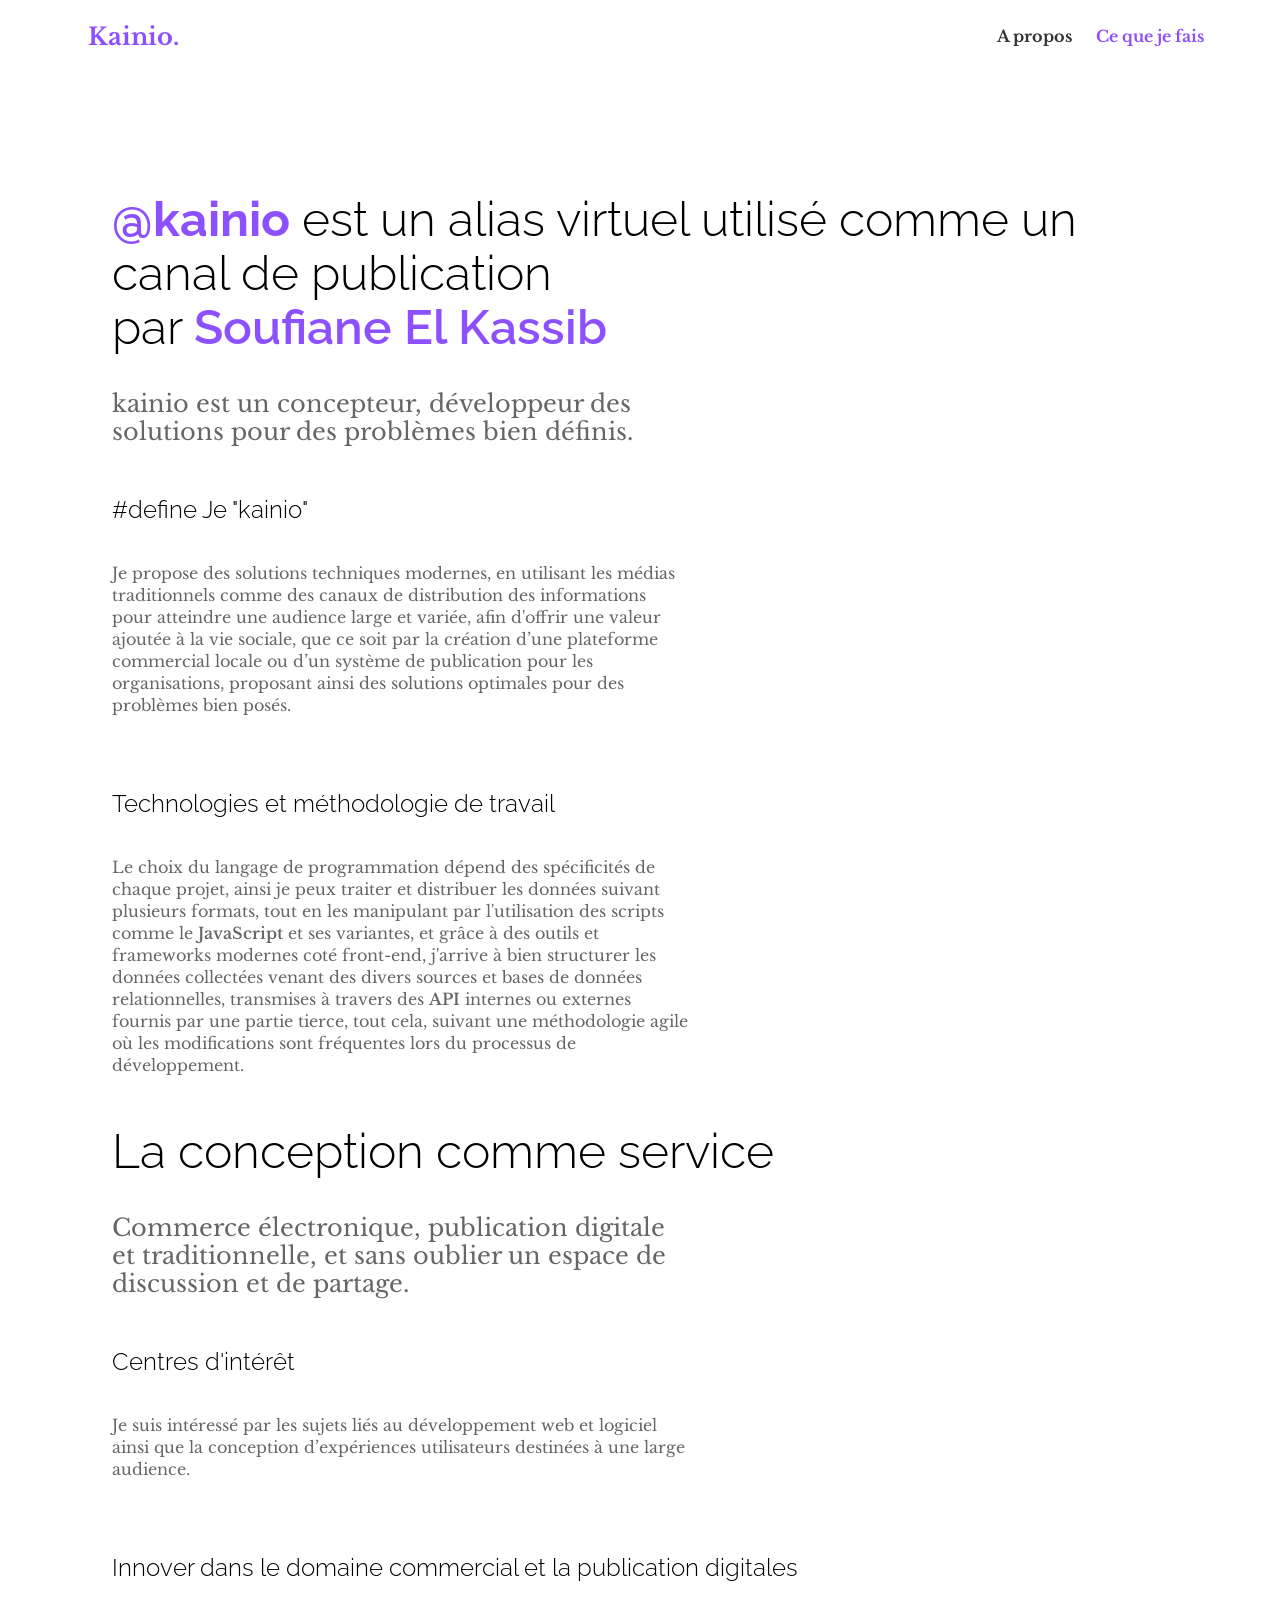
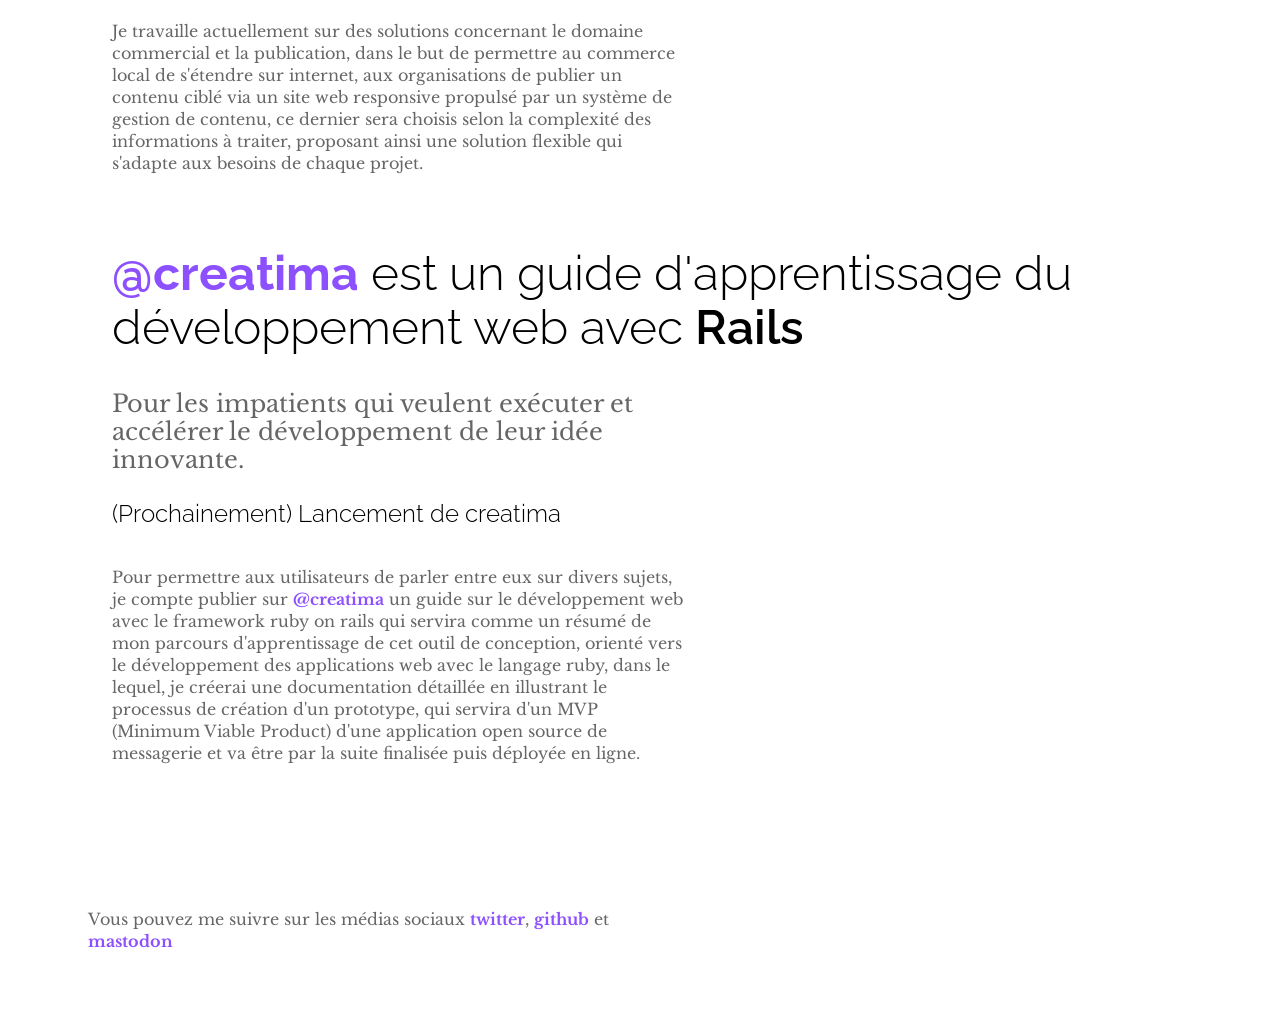
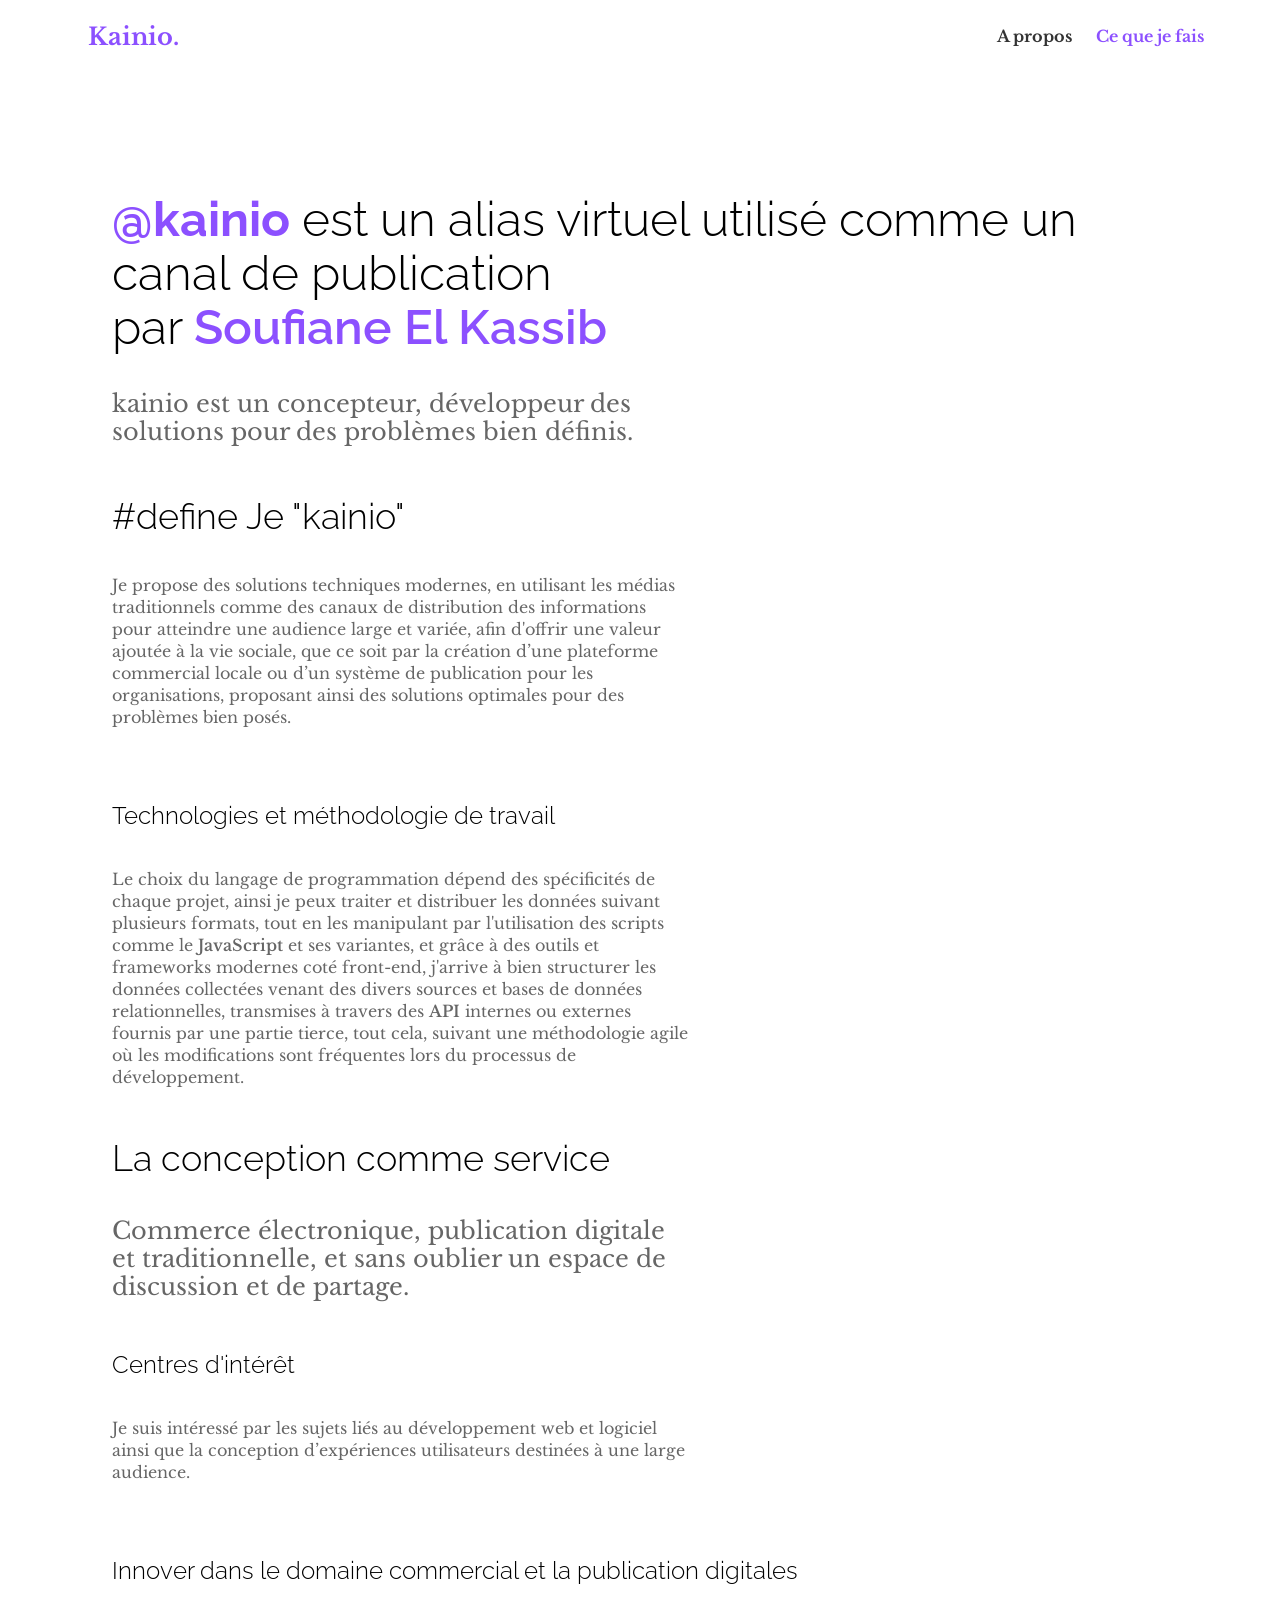
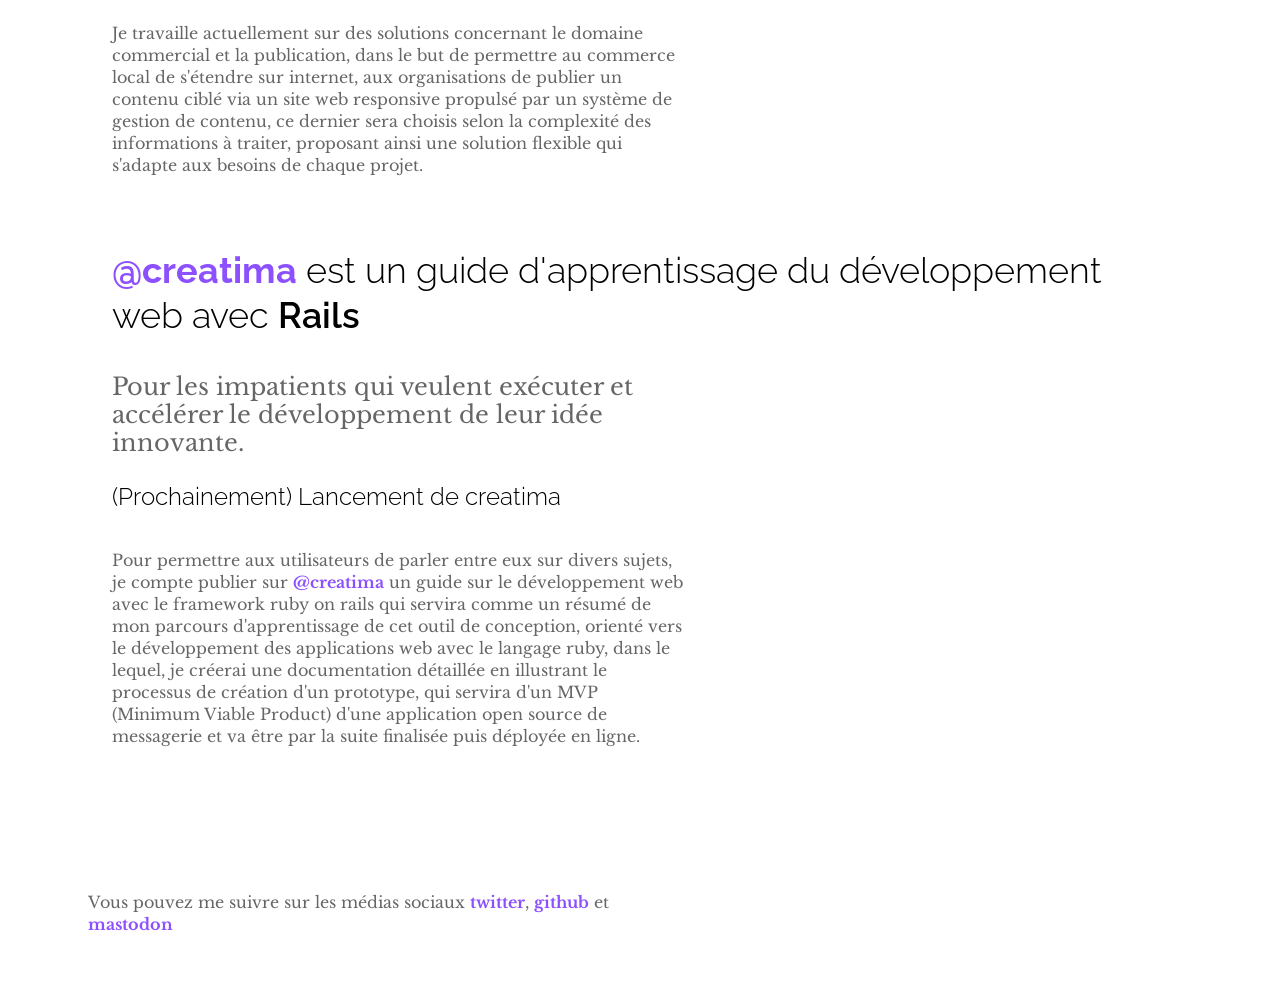
